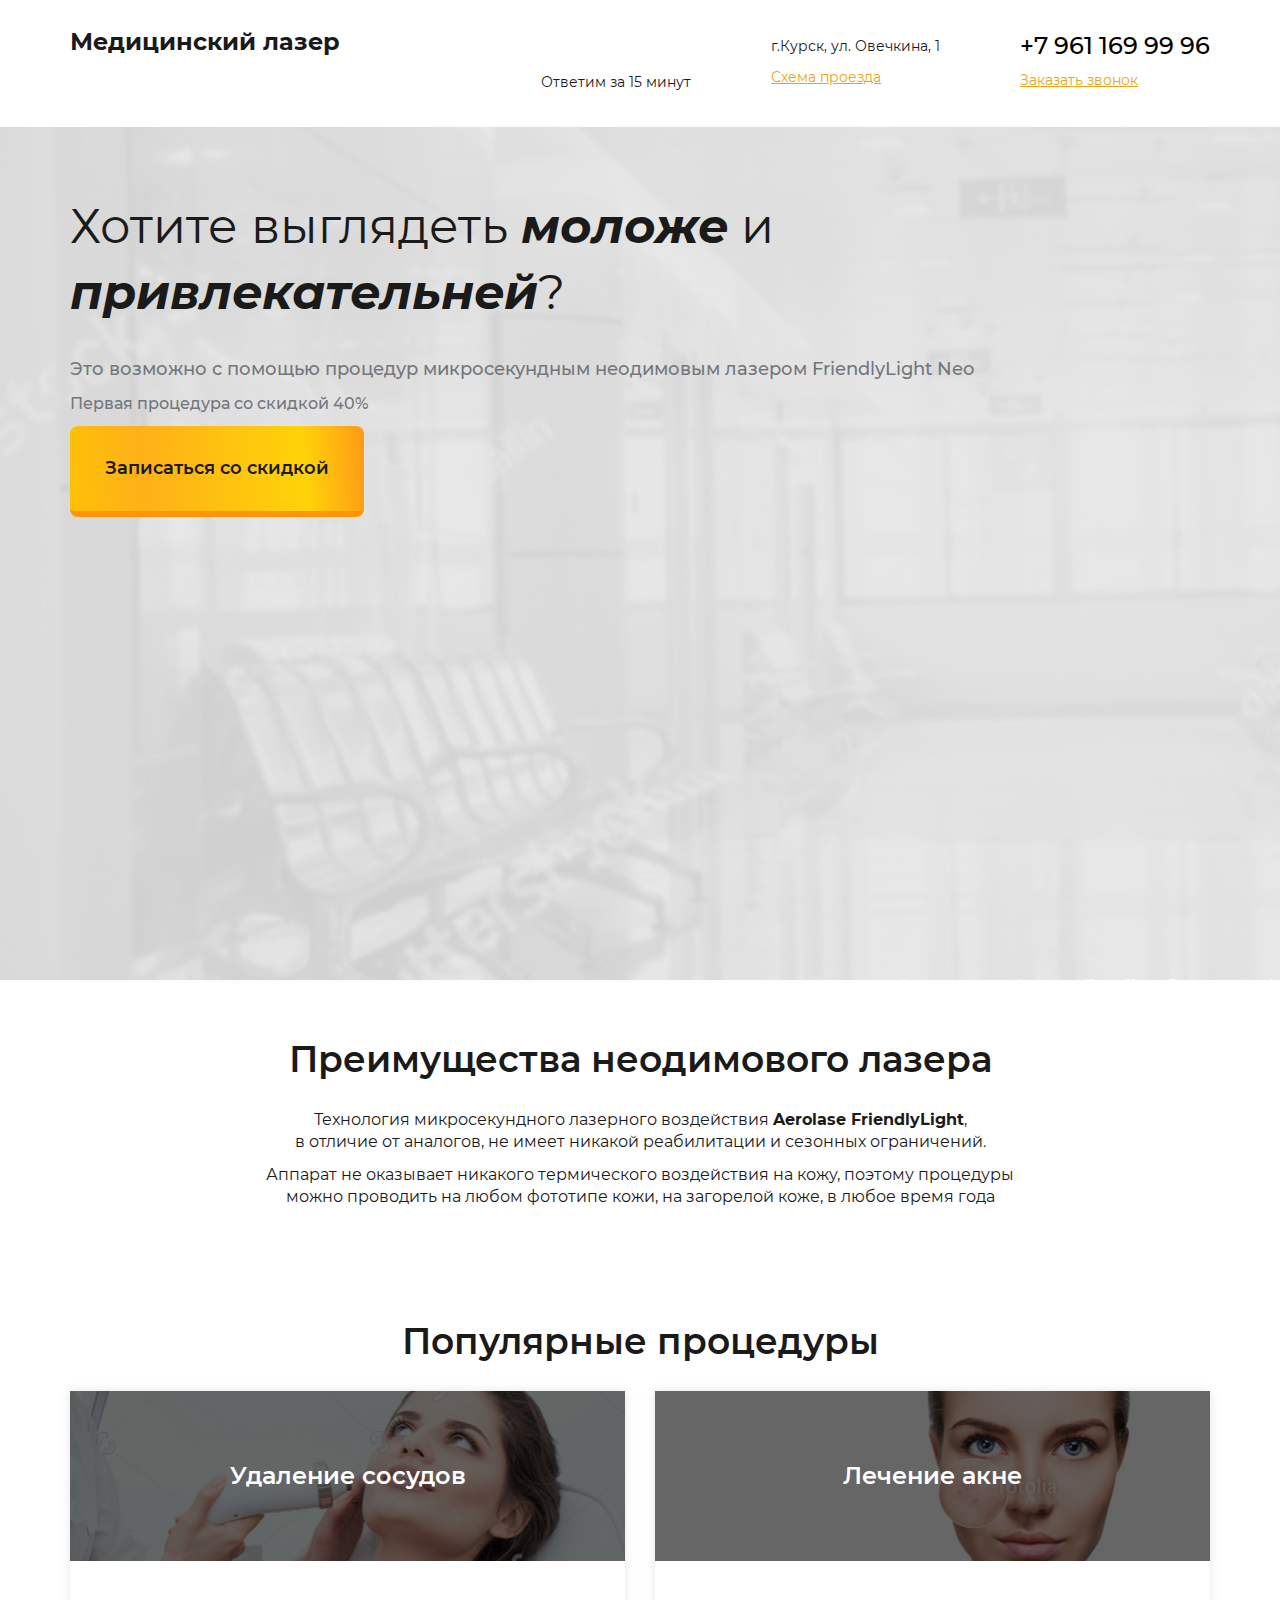
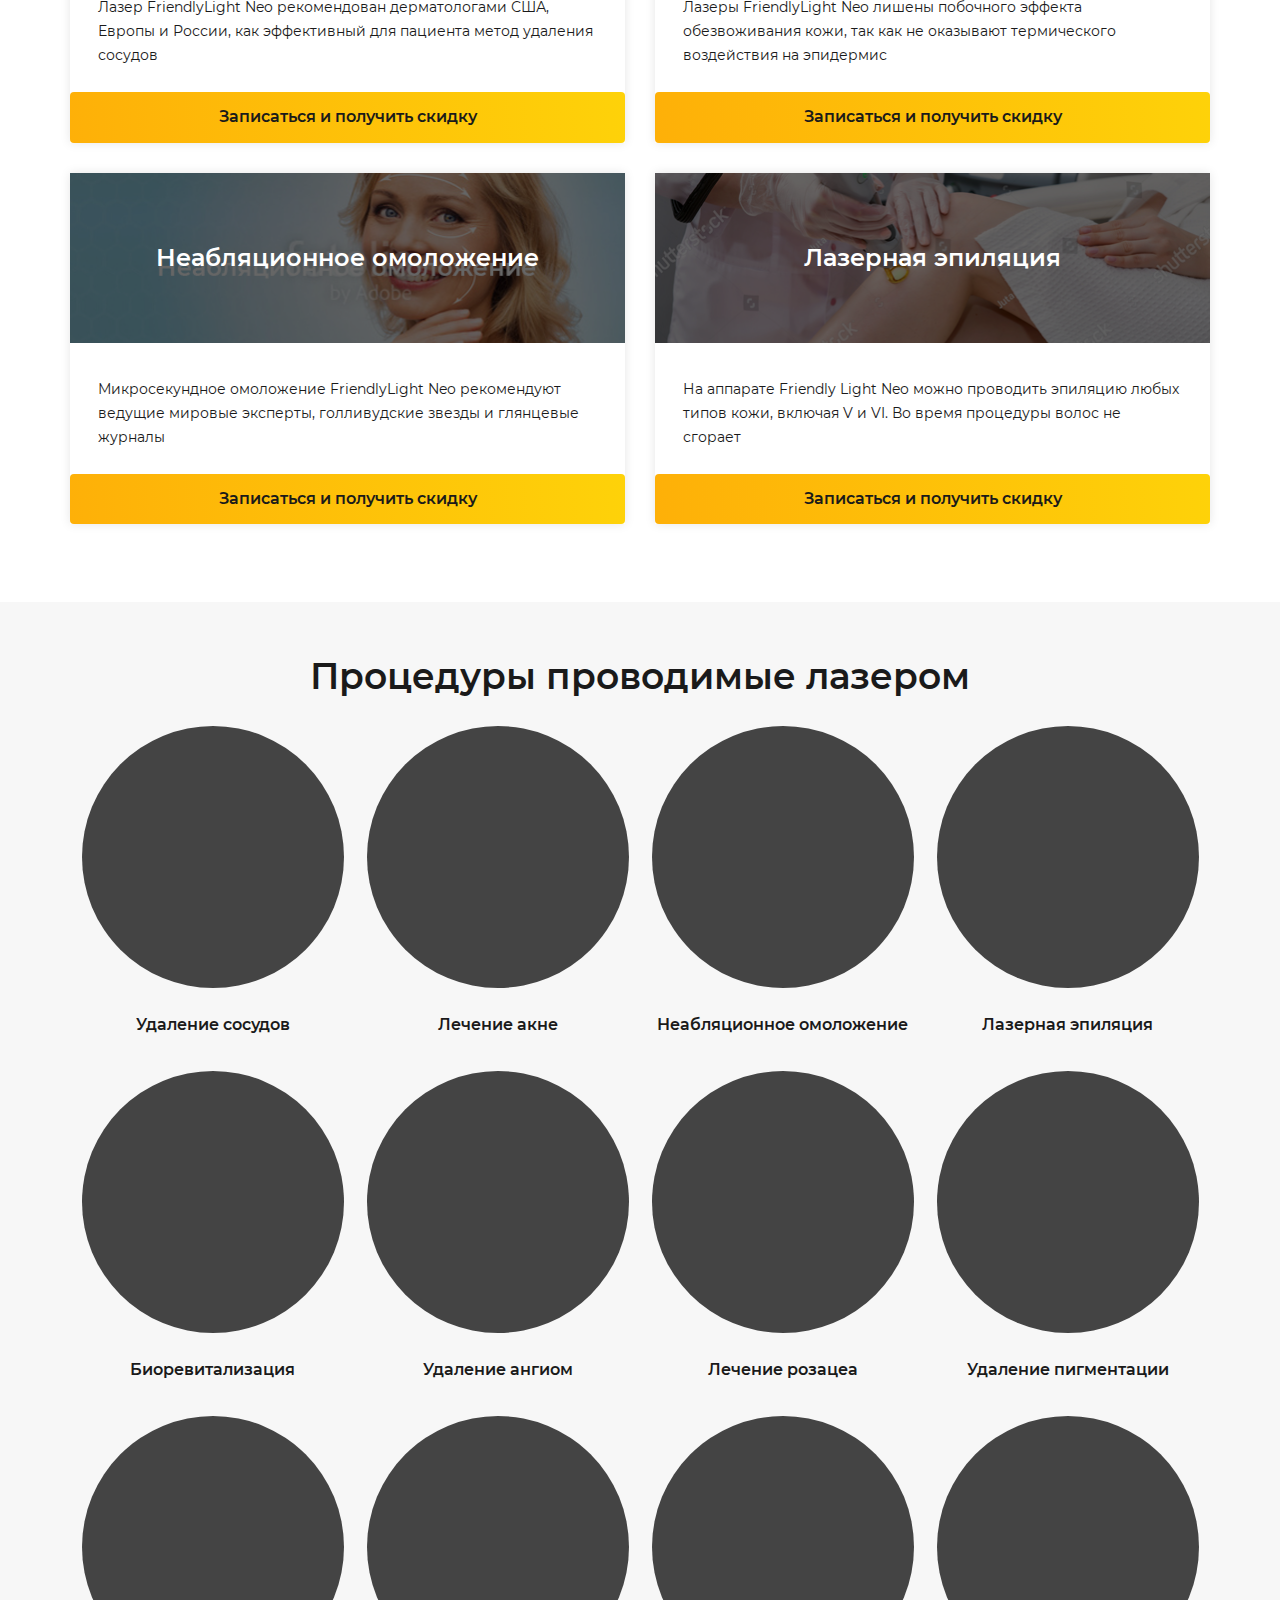
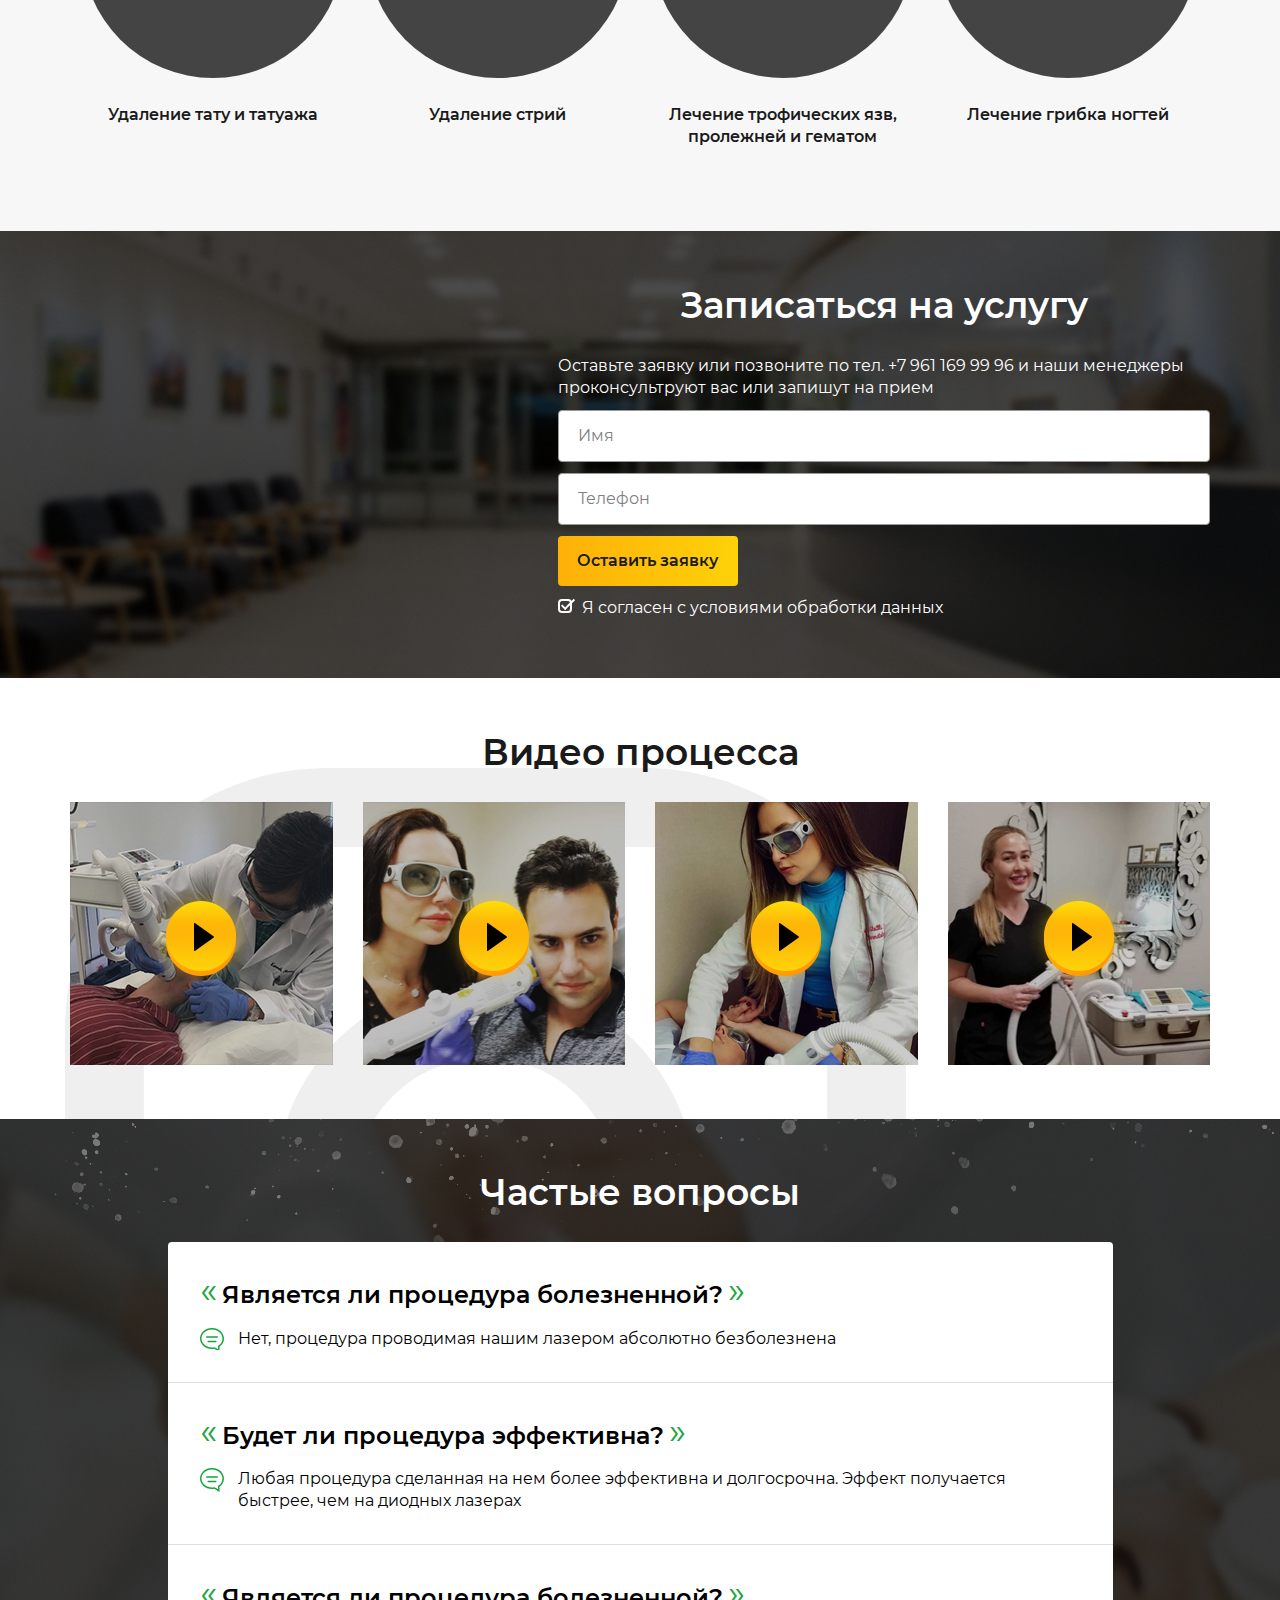
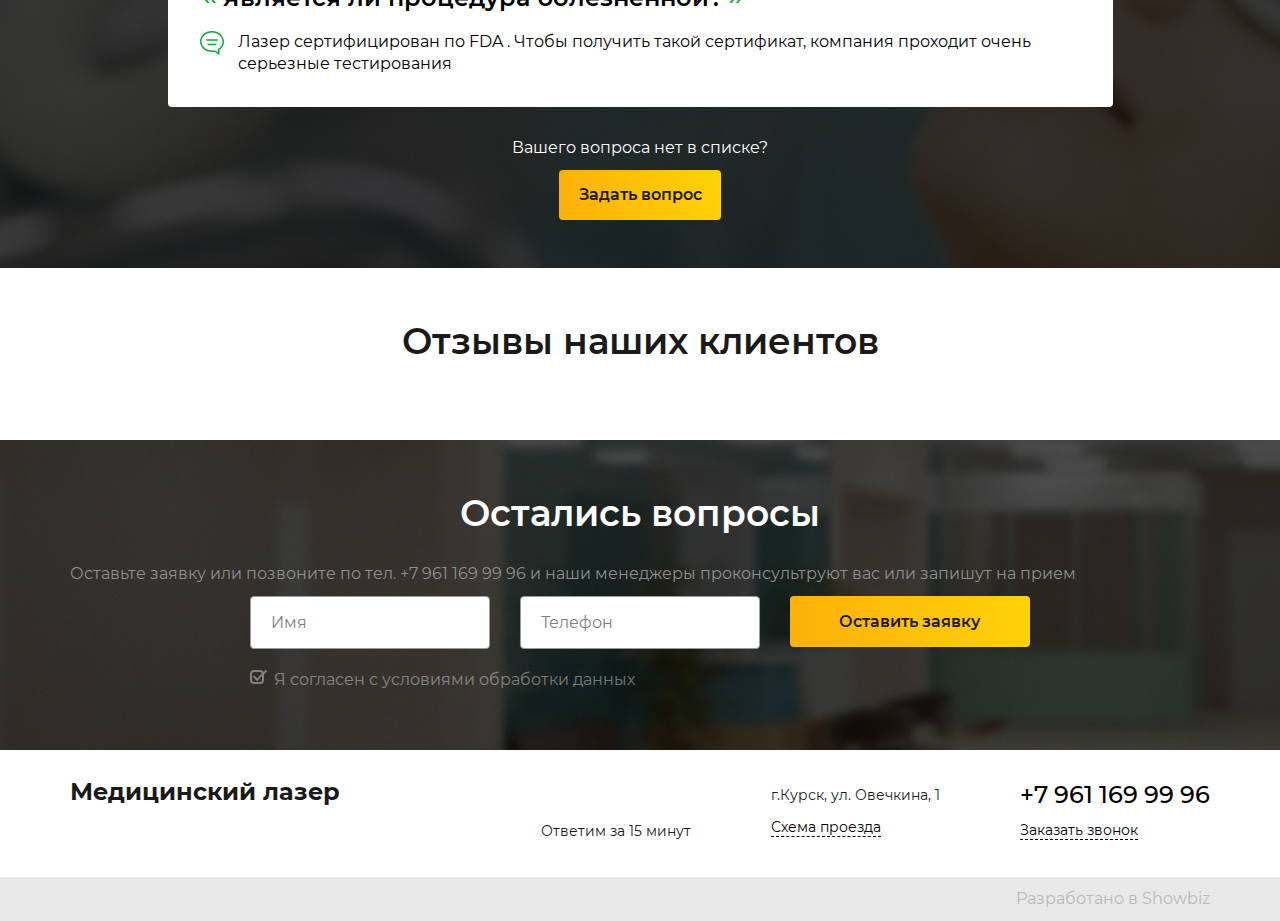
==== index.html @ d6185830 "Update 2018-12-20T08:00:30.698Z" ====
<!DOCTYPE html>
<html class="no-js  page" lang="ru">

<head>
  <meta charset="utf-8">
  <title>Медицинский лазер</title>
  <meta name="description" content="">
  <meta name="viewport" content="width=device-width, initial-scale=1">
  <meta name="format-detection" content="telephone=no">

  <!-- <link rel="icon" type="image/png" sizes="32x32" href="img/favicon-32x32.png"> -->
  <!-- <link rel="icon" type="image/png" sizes="16x16" href="img/favicon-16x16.png"> -->
  <link rel="shortcut icon" href="img/favicon.ico">
  <link href="css/style.min.css" rel="stylesheet" media="screen">

  <script>
    // Маркер работающего javascript
    document.documentElement.className = document.documentElement.className.replace('no-js', 'js');
    document.addEventListener('DOMContentLoaded', function(){
      if (window.isMobile !== undefined) {
        // console.log(isMobile);
        if(isMobile.any) {
          var rootClasses = ' is-mobile';
          for (key in isMobile) {
            if(typeof isMobile[key] === 'boolean' && isMobile[key] && key !== 'any') rootClasses += ' is-mobile--'+key;
            if(typeof isMobile[key] === 'object' && key !== 'other') {
              for (type in isMobile[key]) {
                if(isMobile[key][type]) rootClasses += ' is-mobile--'+key+'-'+type;
              }
            }
          }
          document.documentElement.className += rootClasses;
        }
      }
      else {
        console.log('Классы для мобильных не добавлены: в сборке отсутствует isMobile.js');
      }
    });

  </script>

</head>

<body>

  <div class="page__inner">

    <div class="page__content">

      <header class="page-header" role="banner">
        <div class="page-header__inner">
          <h1 class="logo">Медицинский лазер</h1>
          <div class="page-header__bl">
            <div class="social">
              <a href="#">
                <svg width="30" height="30"><use xmlns:xlink="http://www.w3.org/1999/xlink" xlink:href="img/sprite-svg.svg#logo-whatsapp"></use></svg>
              </a>
              <a href="#">
                <svg width="30" height="30"><use xmlns:xlink="http://www.w3.org/1999/xlink" xlink:href="img/sprite-svg.svg#logo-viber"></use></svg>
              </a>
              <a href="#">
                <svg width="30" height="30"><use xmlns:xlink="http://www.w3.org/1999/xlink" xlink:href="img/sprite-svg.svg#logo-telegram"></use></svg>
              </a>
            </div>
            <p>Ответим за 15 минут</p>
          </div>
          <div class="page-header__bl">
            <p>г.Курск, ул. Овечкина, 1 </p>
            <p><a href="#">Схема проезда</a></p>
          </div>
          <div class="page-header__bl">
            <p><a class="phone-link" href="tel:+79611699996">+7 961 169 99 96</a></p>
            <p><a href="#">Заказать звонок</a></p>
          </div>
        </div>
      </header>


      <main role="main">

        <section class="intro">
          <div class="intro__wrap">
            <div class="intro__content">
              <h1 class="intro__title">
                Хотите выглядеть <span>моложе</span> и <span>привлекательней</span>?
              </h1>
              <p class="intro__text">Это возможно с помощью процедур микросекундным
              неодимовым лазером FriendlyLight Neo</p>
              <div class="intro__action">
                <p class="action-text">Первая процедура со скидкой 40%</p>
                <a href="#" class="btn btn--intro">Записаться со скидкой</a>
              </div>
            </div>
          </div>
        </section>

        <section class="section advantages">
          <div class="section__inner">
            <h2 class="section__title">Преимущества неодимового лазера</h2>
            <p class="section__title-text">Технология микросекундного лазерного воздействия <strong>Aerolase FriendlyLight</strong>,<br>
            в отличие от аналогов, не имеет никакой реабилитации и сезонных ограничений.</p>
            <p class="section__title-text">Аппарат не оказывает никакого термического воздействия на кожу, поэтому процедуры<br>
            можно проводить на любом фототипе кожи, на загорелой коже, в любое время года</p>
          </div>
        </section>

        <section class="section popular">
          <div class="section__inner">
            <h2 class="section__title">Популярные процедуры</h2>
            <div class="popular__wrap">
              <div class="popular__col">
                <div class="popular__card">
                  <div class="popular__card-image" style="background-image: url('img/popular-card-img-01.jpg');">
                    <span class="popular__card-image-caption">Удаление сосудов</span>
                  </div>
                  <div class="popular__card-body">
                    <p>Лазер FriendlyLight Neo рекомендован дерматологами США,
                      Европы и России, как эффективный для пациента метод
                      удаления сосудов </p>
                    </div>
                    <div class="popular__card-action">
                      <a href="#" class="btn">Записаться и получить скидку</a>
                    </div>
                  </div>
                </div>
                <div class="popular__col">
                  <div class="popular__card">
                    <div class="popular__card-image" style="background-image: url('img/popular-card-img-02.jpg');">
                      <span class="popular__card-image-caption">Лечение акне</span>
                    </div>
                    <div class="popular__card-body">
                      <p>Лазеры FriendlyLight Neo лишены побочного эффекта
                        обезвоживания кожи, так как не оказывают термического
                        воздействия на эпидермис</p>
                    </div>
                    <div class="popular__card-action">
                      <a href="#" class="btn">Записаться и получить скидку</a>
                    </div>
                  </div>
                </div>
                <div class="popular__col">
                  <div class="popular__card">
                    <div class="popular__card-image" style="background-image: url('img/popular-card-img-03.jpg');">
                      <span class="popular__card-image-caption">Неабляционное омоложение</span>
                    </div>
                    <div class="popular__card-body">
                      <p>Микросекундное омоложение FriendlyLight Neo рекомендуют
                        ведущие мировые эксперты, голливудские звезды
                        и глянцевые журналы</p>
                    </div>
                    <div class="popular__card-action">
                      <a href="#" class="btn">Записаться и получить скидку</a>
                    </div>
                  </div>
                </div>
                <div class="popular__col">
                  <div class="popular__card">
                    <div class="popular__card-image" style="background-image: url('img/popular-card-img-04.jpg');">
                      <span class="popular__card-image-caption">Лазерная эпиляция</span>
                    </div>
                    <div class="popular__card-body">
                      <p>На аппарате Friendly Light Neo можно проводить эпиляцию
                        любых типов кожи, включая V и VI. Во время процедуры
                        волос не сгорает</p>
                    </div>
                    <div class="popular__card-action">
                      <a href="#" class="btn">Записаться и получить скидку</a>
                    </div>
                  </div>
                </div>
            </div>
          </div>
        </section>

        <section class="section laser">
          <div class="section__inner">
            <h2 class="section__title">Процедуры проводимые лазером</h2>
            <div class="laser__wrap">
              <div class="laser__card">
                <div class="laser__card-image"></div>
                <div class="laser__card-title">Удаление сосудов</div>
              </div>
              <div class="laser__card">
                <div class="laser__card-image"></div>
                <div class="laser__card-title">Лечение акне</div>
              </div>
              <div class="laser__card">
                <div class="laser__card-image"></div>
                <div class="laser__card-title">Неабляционное омоложение</div>
              </div>
              <div class="laser__card">
                <div class="laser__card-image"></div>
                <div class="laser__card-title">Лазерная эпиляция</div>
              </div>
              <div class="laser__card">
                <div class="laser__card-image"></div>
                <div class="laser__card-title">Биоревитализация</div>
              </div>
              <div class="laser__card">
                <div class="laser__card-image"></div>
                <div class="laser__card-title">Удаление ангиом</div>
              </div>
              <div class="laser__card">
                <div class="laser__card-image"></div>
                <div class="laser__card-title">Лечение розацеа</div>
              </div>
              <div class="laser__card">
                <div class="laser__card-image"></div>
                <div class="laser__card-title">Удаление пигментации</div>
              </div>
              <div class="laser__card">
                <div class="laser__card-image"></div>
                <div class="laser__card-title">Удаление тату и татуажа</div>
              </div>
              <div class="laser__card">
                <div class="laser__card-image"></div>
                <div class="laser__card-title">Удаление стрий</div>
              </div>
              <div class="laser__card">
                <div class="laser__card-image"></div>
                <div class="laser__card-title">Лечение трофических язв, пролежней и гематом</div>
              </div>
              <div class="laser__card">
                <div class="laser__card-image"></div>
                <div class="laser__card-title">Лечение грибка ногтей</div>
              </div>
            </div>
          </div>
        </section>

        <section class="section sign-up" style="background-image: url('img/sign-up-bg.jpg');">
          <div class="section__inner">
            <div class="sign-up__wrap">
              <div class="sign-up__col-l">

              </div>
              <div class="sign-up__col-r">
                <h2 class="section__title">Записаться на услугу</h2>
                <p class="section__title-text">Оставьте заявку или позвоните по тел. +7 961 169 99 96 и
                наши менеджеры проконсультруют вас или запишут на прием</p>
                <form action="" class="sign-up__form">
                  <label class="field-text">
                    <span class="field-text__input-wrap">
                      <input class="field-text__input" type="text" placeholder="Имя" id="" name="">
                    </span>
                  </label>
                  <label class="field-text">
                    <span class="field-text__input-wrap">
                      <input class="field-text__input" type="tel" placeholder="Телефон" id="" name="">
                    </span>
                  </label>
                  <div class="field-actions">
                    <button class="btn" type="submit">Оставить заявку</button>
                    <div class="field-checkbox">
                      <label class="field-checkbox__name">
                        <input class="field-checkbox__input" type="checkbox" id="" name="" checked>
                        <span class="field-checkbox__name-text">Я согласен с условиями обработки данных</span>
                      </label>
                    </div>
                  </div>
                </form>
              </div>
            </div>
          </div>
        </section>

        <section class="section video">
          <div class="section__inner">
            <h2 class="section__title">Видео процесса</h2>
            <div class="video__wrap">
              <div class="video__col">
                <a data-fancybox href="https://www.youtube.com/watch?v=_sI_Ps7JSEk" class="video__card">
                  <img src="img/video-card-prev-01.jpg" alt="">
                </a>
              </div>
              <div class="video__col">
                <a data-fancybox href="https://www.youtube.com/watch?v=_sI_Ps7JSEk" class="video__card">
                  <img src="img/video-card-prev-02.jpg" alt="">
                </a>
              </div>
              <div class="video__col">
                <a data-fancybox href="https://www.youtube.com/watch?v=_sI_Ps7JSEk" class="video__card">
                  <img src="img/video-card-prev-03.jpg" alt="">
                </a>
              </div>
              <div class="video__col">
                <a data-fancybox href="https://www.youtube.com/watch?v=_sI_Ps7JSEk" class="video__card">
                  <img src="img/video-card-prev-04.jpg" alt="">
                </a>
              </div>
            </div>
          </div>
        </section>

        <section class="section faq" style="background-image: url('img/faq-bg.jpg');">
          <div class="section__inner">
            <h2 class="section__title">Частые вопросы</h2>
            <div class="faq__wrap">
              <ul class="faq__list">
                <li class="faq__item">
                  <div class="faq__item-question">
                    <h3>Является ли процедура болезненной?</h3>
                  </div>
                  <div class="faq__item-answer">
                    <p>Нет, процедура проводимая нашим лазером абсолютно безболезнена</p>
                  </div>
                </li>
                <li class="faq__item">
                  <div class="faq__item-question">
                    <h3>Будет ли процедура эффективна?</h3>
                  </div>
                  <div class="faq__item-answer">
                    <p>Любая процедура сделанная на нем более эффективна и долгосрочна. Эффект получается быстрее, чем на диодных лазерах</p>
                  </div>
                </li>
                <li class="faq__item">
                  <div class="faq__item-question">
                    <h3>Является ли процедура болезненной?</h3>
                  </div>
                  <div class="faq__item-answer">
                    <p>Лазер сертифицирован по FDA . Чтобы получить такой сертификат, компания проходит очень серьезные тестирования</p>
                  </div>
                </li>
              </ul>
              <div class="faq__action">
                <p class="action-text">Вашего вопроса нет в списке?</p>
                <a href="#" class="btn">Задать вопрос</a>
              </div>
            </div>
          </div>
        </section>

        <section class="section reviews">
          <div class="section__inner">
            <h2 class="section__title">Отзывы наших клиентов</h2>
          </div>
        </section>

        <section class="section feedback" style="background-image: url('img/reviews-bg.jpg');">
          <div class="section__inner">
            <h2 class="section__title">Остались вопросы</h2>
            <p class="section__title-text">Оставьте заявку или позвоните по тел. +7 961 169 99 96 и наши менеджеры проконсультруют вас или запишут на прием</p>
            <form action="" class="feedback__form">
              <div class="feedback__form-group">
                <label class="field-text group-item">
                  <span class="field-text__input-wrap">
                    <input class="field-text__input" type="text" placeholder="Имя" id="" name="">
                  </span>
                </label>
                <label class="field-text group-item">
                  <span class="field-text__input-wrap">
                    <input class="field-text__input" type="tel" placeholder="Телефон" id="" name="">
                  </span>
                </label>
                <div class="field-actions group-item">
                  <button class="btn" type="submit">Оставить заявку</button>
                </div>
              </div>
              <div class="field-checkbox">
                <label class="field-checkbox__name">
                  <input class="field-checkbox__input" type="checkbox" id="" name="" checked>
                  <span class="field-checkbox__name-text">Я согласен с условиями обработки данных</span>
                </label>
              </div>
            </form>
          </div>
        </section>

      </main>

    </div>

    <div class="page__footer-wrapper">

      <footer class="page-footer" role="contentinfo">
        <div class="page-footer__top">
          <div class="page-footer__inner">
            <h1 class="logo">Медицинский лазер</h1>
            <div class="page-footer__bl">
              <div class="social">
                <a href="#">
                  <svg width="30" height="30"><use xmlns:xlink="http://www.w3.org/1999/xlink" xlink:href="img/sprite-svg.svg#logo-whatsapp"></use></svg>
                </a>
                <a href="#">
                  <svg width="30" height="30"><use xmlns:xlink="http://www.w3.org/1999/xlink" xlink:href="img/sprite-svg.svg#logo-viber"></use></svg>
                </a>
                <a href="#">
                  <svg width="30" height="30"><use xmlns:xlink="http://www.w3.org/1999/xlink" xlink:href="img/sprite-svg.svg#logo-telegram"></use></svg>
                </a>
              </div>
              <p>Ответим за 15 минут</p>
            </div>
            <div class="page-footer__bl">
              <p>г.Курск, ул. Овечкина, 1 </p>
              <p><a class="dashed-link" href="#">Схема проезда</a></p>
            </div>
            <div class="page-footer__bl">
              <p><a class="phone-link" href="tel:+79611699996">+7 961 169 99 96</a></p>
              <p><a href="#" class="dashed-link">Заказать звонок</a></p>
            </div>
          </div>
        </div>
        <div class="page-footer__bottom">
          <div class="page-footer__inner">
            <p>Разработано в <a href="#">Showbiz</a></p>
          </div>
        </div>
      </footer>

    </div>

  </div>
  <script src="js/script.min.js"></script>

</body>
</html>
---- css/style.min.css ----
@charset "UTF-8";/*!*
 * ВНИМАНИЕ! Этот файл генерируется автоматически.
 * Не пишите сюда ничего вручную, все такие правки будут потеряны.
 * Читайте ./README.md для понимания.
 */.owl-carousel{display:none;width:100%;-webkit-tap-highlight-color:transparent;position:relative;z-index:1}.owl-carousel .owl-stage{position:relative;-ms-touch-action:pan-Y;touch-action:manipulation;-moz-backface-visibility:hidden}.owl-carousel .owl-stage:after{content:".";display:block;clear:both;visibility:hidden;line-height:0;height:0}.owl-carousel .owl-stage-outer{position:relative;overflow:hidden;-webkit-transform:translate3d(0px,0,0)}.owl-carousel .owl-item,.owl-carousel .owl-wrapper{-webkit-backface-visibility:hidden;-moz-backface-visibility:hidden;-ms-backface-visibility:hidden;-webkit-transform:translate3d(0,0,0);-moz-transform:translate3d(0,0,0);-ms-transform:translate3d(0,0,0)}.owl-carousel .owl-item{position:relative;min-height:1px;float:left;-webkit-backface-visibility:hidden;-webkit-tap-highlight-color:transparent;-webkit-touch-callout:none}.owl-carousel .owl-item img{display:block;width:100%}.owl-carousel .owl-dots.disabled,.owl-carousel .owl-nav.disabled{display:none}.owl-carousel .owl-dot,.owl-carousel .owl-nav .owl-next,.owl-carousel .owl-nav .owl-prev{cursor:pointer;-webkit-user-select:none;-khtml-user-select:none;-moz-user-select:none;-ms-user-select:none;user-select:none}.owl-carousel .owl-nav button.owl-next,.owl-carousel .owl-nav button.owl-prev,.owl-carousel button.owl-dot{background:0 0;color:inherit;border:none;padding:0!important;font:inherit}.owl-carousel.owl-loaded{display:block}.owl-carousel.owl-loading{opacity:0;display:block}.owl-carousel.owl-hidden{opacity:0}.owl-carousel.owl-refresh .owl-item{visibility:hidden}.owl-carousel.owl-drag .owl-item{-ms-touch-action:pan-y;touch-action:pan-y;-webkit-user-select:none;-moz-user-select:none;-ms-user-select:none;user-select:none}.owl-carousel.owl-grab{cursor:move;cursor:grab}.owl-carousel.owl-rtl{direction:rtl}.owl-carousel.owl-rtl .owl-item{float:right}.no-js .owl-carousel{display:block}.owl-carousel .animated{animation-duration:1000ms;animation-fill-mode:both}.owl-carousel .owl-animated-in{z-index:0}.owl-carousel .owl-animated-out{z-index:1}.owl-carousel .fadeOut{animation-name:fadeOut}@keyframes fadeOut{0%{opacity:1}100%{opacity:0}}.owl-height{transition:height 500ms ease-in-out}.owl-carousel .owl-item .owl-lazy{opacity:0;transition:opacity 400ms ease}.owl-carousel .owl-item .owl-lazy:not([src]),.owl-carousel .owl-item .owl-lazy[src^=""]{max-height:0}.owl-carousel .owl-item img.owl-lazy{transform-style:preserve-3d}.owl-carousel .owl-video-wrapper{position:relative;height:100%;background:#000}.owl-carousel .owl-video-play-icon{position:absolute;height:80px;width:80px;left:50%;top:50%;margin-left:-40px;margin-top:-40px;background:url(owl.video.play.png) no-repeat;cursor:pointer;z-index:1;-webkit-backface-visibility:hidden;transition:transform 100ms ease}.owl-carousel .owl-video-play-icon:hover{-ms-transform:scale(1.3,1.3);transform:scale(1.3,1.3)}.owl-carousel .owl-video-playing .owl-video-play-icon,.owl-carousel .owl-video-playing .owl-video-tn{display:none}.owl-carousel .owl-video-tn{opacity:0;height:100%;background-position:center center;background-repeat:no-repeat;background-size:contain;transition:opacity 400ms ease}.owl-carousel .owl-video-frame{position:relative;z-index:1;height:100%;width:100%}body.compensate-for-scrollbar{overflow:hidden}.fancybox-active{height:auto}.fancybox-is-hidden{left:-9999px;margin:0;position:absolute!important;top:-9999px;visibility:hidden}.fancybox-container{-webkit-backface-visibility:hidden;height:100%;left:0;outline:0;position:fixed;-webkit-tap-highlight-color:transparent;top:0;-ms-touch-action:manipulation;touch-action:manipulation;transform:translateZ(0);width:100%;z-index:99992}.fancybox-container *{box-sizing:border-box}.fancybox-bg,.fancybox-inner,.fancybox-outer,.fancybox-stage{bottom:0;left:0;position:absolute;right:0;top:0}.fancybox-outer{-webkit-overflow-scrolling:touch;overflow-y:auto}.fancybox-bg{background:#1e1e1e;opacity:0;transition-duration:inherit;transition-property:opacity;transition-timing-function:cubic-bezier(.47,0,.74,.71)}.fancybox-is-open .fancybox-bg{opacity:.9;transition-timing-function:cubic-bezier(.22,.61,.36,1)}.fancybox-caption,.fancybox-infobar,.fancybox-navigation .fancybox-button,.fancybox-toolbar{direction:ltr;opacity:0;position:absolute;transition:opacity .25s ease,visibility 0s ease .25s;visibility:hidden;z-index:99997}.fancybox-show-caption .fancybox-caption,.fancybox-show-infobar .fancybox-infobar,.fancybox-show-nav .fancybox-navigation .fancybox-button,.fancybox-show-toolbar .fancybox-toolbar{opacity:1;transition:opacity .25s ease 0s,visibility 0s ease 0s;visibility:visible}.fancybox-infobar{color:#ccc;font-size:13px;-webkit-font-smoothing:subpixel-antialiased;height:44px;left:0;line-height:44px;min-width:44px;mix-blend-mode:difference;padding:0 10px;pointer-events:none;top:0;-webkit-touch-callout:none;-webkit-user-select:none;-moz-user-select:none;-ms-user-select:none;user-select:none}.fancybox-toolbar{right:0;top:0}.fancybox-stage{direction:ltr;overflow:visible;transform:translateZ(0);z-index:99994}.fancybox-is-open .fancybox-stage{overflow:hidden}.fancybox-slide{-webkit-backface-visibility:hidden;display:none;height:100%;left:0;outline:0;overflow:auto;-webkit-overflow-scrolling:touch;padding:44px;position:absolute;text-align:center;top:0;transition-property:transform,opacity;white-space:normal;width:100%;z-index:99994}.fancybox-slide:before{content:"";display:inline-block;font-size:0;height:100%;vertical-align:middle;width:0}.fancybox-is-sliding .fancybox-slide,.fancybox-slide--current,.fancybox-slide--next,.fancybox-slide--previous{display:block}.fancybox-slide--image{overflow:hidden;padding:44px 0}.fancybox-slide--image:before{display:none}.fancybox-slide--html{padding:6px}.fancybox-content{background:#fff;display:inline-block;margin:0;max-width:100%;overflow:auto;-webkit-overflow-scrolling:touch;padding:44px;position:relative;text-align:left;vertical-align:middle}.fancybox-slide--image .fancybox-content{animation-timing-function:cubic-bezier(.5,0,.14,1);-webkit-backface-visibility:hidden;background:0 0/100% 100% no-repeat;left:0;max-width:none;overflow:visible;padding:0;position:absolute;top:0;transform-origin:top left;transition-property:transform,opacity;-webkit-user-select:none;-moz-user-select:none;-ms-user-select:none;user-select:none;z-index:99995}.fancybox-can-zoomOut .fancybox-content{cursor:zoom-out}.fancybox-can-zoomIn .fancybox-content{cursor:zoom-in}.fancybox-can-pan .fancybox-content,.fancybox-can-swipe .fancybox-content{cursor:grab}.fancybox-is-grabbing .fancybox-content{cursor:grabbing}.fancybox-container [data-selectable=true]{cursor:text}.fancybox-image,.fancybox-spaceball{background:0 0;border:0;height:100%;left:0;margin:0;max-height:none;max-width:none;padding:0;position:absolute;top:0;-webkit-user-select:none;-moz-user-select:none;-ms-user-select:none;user-select:none;width:100%}.fancybox-spaceball{z-index:1}.fancybox-slide--iframe .fancybox-content,.fancybox-slide--map .fancybox-content,.fancybox-slide--pdf .fancybox-content,.fancybox-slide--video .fancybox-content{height:100%;overflow:visible;padding:0;width:100%}.fancybox-slide--video .fancybox-content{background:#000}.fancybox-slide--map .fancybox-content{background:#e5e3df}.fancybox-slide--iframe .fancybox-content{background:#fff}.fancybox-iframe,.fancybox-video{background:0 0;border:0;display:block;height:100%;margin:0;overflow:hidden;padding:0;width:100%}.fancybox-iframe{left:0;position:absolute;top:0}.fancybox-error{background:#fff;cursor:default;max-width:400px;padding:40px;width:100%}.fancybox-error p{color:#444;font-size:16px;line-height:20px;margin:0;padding:0}.fancybox-button{background:rgba(30,30,30,.6);border:0;border-radius:0;box-shadow:none;cursor:pointer;display:inline-block;height:44px;margin:0;padding:10px;position:relative;transition:color .2s;vertical-align:top;visibility:inherit;width:44px}.fancybox-button,.fancybox-button:link,.fancybox-button:visited{color:#ccc}.fancybox-button:hover{color:#fff}.fancybox-button:focus{outline:0}.fancybox-button.fancybox-focus{outline:dotted 1px}.fancybox-button[disabled],.fancybox-button[disabled]:hover{color:#888;cursor:default;outline:0}.fancybox-button div{height:100%}.fancybox-button svg{display:block;height:100%;overflow:visible;position:relative;width:100%}.fancybox-button svg path{fill:currentColor;stroke-width:0}.fancybox-button--fsenter svg:nth-child(2),.fancybox-button--fsexit svg:first-child,.fancybox-button--pause svg:first-child,.fancybox-button--play svg:nth-child(2){display:none}.fancybox-progress{background:#ff5268;height:2px;left:0;position:absolute;right:0;top:0;transform:scaleX(0);transform-origin:0;transition-property:transform;transition-timing-function:linear;z-index:99998}.fancybox-close-small{background:0 0;border:0;border-radius:0;color:#ccc;cursor:pointer;opacity:.8;padding:8px;position:absolute;right:-12px;top:-44px;z-index:401}.fancybox-close-small:hover{color:#fff;opacity:1}.fancybox-slide--html .fancybox-close-small{color:currentColor;padding:10px;right:0;top:0}.fancybox-slide--image.fancybox-is-scaling .fancybox-content{overflow:hidden}.fancybox-is-scaling .fancybox-close-small,.fancybox-is-zoomable.fancybox-can-pan .fancybox-close-small{display:none}.fancybox-navigation .fancybox-button{background-clip:content-box;height:100px;opacity:0;position:absolute;top:calc(50% - 50px);width:70px}.fancybox-navigation .fancybox-button div{padding:7px}.fancybox-navigation .fancybox-button--arrow_left{left:0;left:env(safe-area-inset-left);padding:31px 26px 31px 6px}.fancybox-navigation .fancybox-button--arrow_right{padding:31px 6px 31px 26px;right:0;right:env(safe-area-inset-right)}.fancybox-caption{background:linear-gradient(0deg,rgba(0,0,0,.85) 0,rgba(0,0,0,.3) 50%,rgba(0,0,0,.15) 65%,rgba(0,0,0,.075) 75.5%,rgba(0,0,0,.037) 82.85%,rgba(0,0,0,.019) 88%,transparent);bottom:0;color:#eee;font-size:14px;font-weight:400;left:0;line-height:1.5;padding:75px 44px 25px;pointer-events:none;right:0;text-align:center;z-index:99996}@supports (padding:max(0px)){.fancybox-caption{padding:75px max(44px,env(safe-area-inset-right)) max(25px,env(safe-area-inset-bottom)) max(44px,env(safe-area-inset-left))}}.fancybox-caption--separate{margin-top:-50px}.fancybox-caption__body{max-height:50vh;overflow:auto;pointer-events:all}.fancybox-caption a,.fancybox-caption a:link,.fancybox-caption a:visited{color:#ccc;text-decoration:none}.fancybox-caption a:hover{color:#fff;text-decoration:underline}.fancybox-loading{animation:a 1s linear infinite;background:0 0;border:4px solid #888;border-bottom-color:#fff;border-radius:50%;height:50px;left:50%;margin:-25px 0 0 -25px;opacity:.7;padding:0;position:absolute;top:50%;width:50px;z-index:99999}@keyframes a{to{transform:rotate(1turn)}}.fancybox-animated{transition-timing-function:cubic-bezier(0,0,.25,1)}.fancybox-fx-slide.fancybox-slide--previous{opacity:0;transform:translate3d(-100%,0,0)}.fancybox-fx-slide.fancybox-slide--next{opacity:0;transform:translate3d(100%,0,0)}.fancybox-fx-slide.fancybox-slide--current{opacity:1;transform:translateZ(0)}.fancybox-fx-fade.fancybox-slide--next,.fancybox-fx-fade.fancybox-slide--previous{opacity:0;transition-timing-function:cubic-bezier(.19,1,.22,1)}.fancybox-fx-fade.fancybox-slide--current{opacity:1}.fancybox-fx-zoom-in-out.fancybox-slide--previous{opacity:0;transform:scale3d(1.5,1.5,1.5)}.fancybox-fx-zoom-in-out.fancybox-slide--next{opacity:0;transform:scale3d(.5,.5,.5)}.fancybox-fx-zoom-in-out.fancybox-slide--current{opacity:1;transform:scaleX(1)}.fancybox-fx-rotate.fancybox-slide--previous{opacity:0;transform:rotate(-1turn)}.fancybox-fx-rotate.fancybox-slide--next{opacity:0;transform:rotate(1turn)}.fancybox-fx-rotate.fancybox-slide--current{opacity:1;transform:rotate(0deg)}.fancybox-fx-circular.fancybox-slide--previous{opacity:0;transform:scale3d(0,0,0) translate3d(-100%,0,0)}.fancybox-fx-circular.fancybox-slide--next{opacity:0;transform:scale3d(0,0,0) translate3d(100%,0,0)}.fancybox-fx-circular.fancybox-slide--current{opacity:1;transform:scaleX(1) translateZ(0)}.fancybox-fx-tube.fancybox-slide--previous{transform:translate3d(-100%,0,0) scale(.1) skew(-10deg)}.fancybox-fx-tube.fancybox-slide--next{transform:translate3d(100%,0,0) scale(.1) skew(10deg)}.fancybox-fx-tube.fancybox-slide--current{transform:translateZ(0) scale(1)}@media (max-height:576px){.fancybox-slide{padding-left:6px;padding-right:6px}.fancybox-slide--image{padding:6px 0}.fancybox-close-small{right:-6px}.fancybox-slide--image .fancybox-close-small{background:#4e4e4e;color:#f2f4f6;height:36px;opacity:1;padding:6px;right:0;top:0;width:36px}.fancybox-caption{padding-left:12px;padding-right:12px}@supports (padding:max(0px)){.fancybox-caption{padding-left:max(12px,env(safe-area-inset-left));padding-right:max(12px,env(safe-area-inset-right))}}}.fancybox-share{background:#f4f4f4;border-radius:3px;max-width:90%;padding:30px;text-align:center}.fancybox-share h1{color:#222;font-size:35px;font-weight:700;margin:0 0 20px}.fancybox-share p{margin:0;padding:0}.fancybox-share__button{border:0;border-radius:3px;display:inline-block;font-size:14px;font-weight:700;line-height:40px;margin:0 5px 10px;min-width:130px;padding:0 15px;text-decoration:none;transition:all .2s;-webkit-user-select:none;-moz-user-select:none;-ms-user-select:none;user-select:none;white-space:nowrap}.fancybox-share__button:link,.fancybox-share__button:visited{color:#fff}.fancybox-share__button:hover{text-decoration:none}.fancybox-share__button--fb{background:#3b5998}.fancybox-share__button--fb:hover{background:#344e86}.fancybox-share__button--pt{background:#bd081d}.fancybox-share__button--pt:hover{background:#aa0719}.fancybox-share__button--tw{background:#1da1f2}.fancybox-share__button--tw:hover{background:#0d95e8}.fancybox-share__button svg{height:25px;margin-right:7px;position:relative;top:-1px;vertical-align:middle;width:25px}.fancybox-share__button svg path{fill:#fff}.fancybox-share__input{background:0 0;border:0;border-bottom:1px solid #d7d7d7;border-radius:0;color:#5d5b5b;font-size:14px;margin:10px 0 0;outline:0;padding:10px 15px;width:100%}.fancybox-thumbs{background:#ddd;bottom:0;display:none;margin:0;-webkit-overflow-scrolling:touch;-ms-overflow-style:-ms-autohiding-scrollbar;padding:2px 2px 4px;position:absolute;right:0;-webkit-tap-highlight-color:transparent;top:0;width:212px;z-index:99995}.fancybox-thumbs-x{overflow-x:auto;overflow-y:hidden}.fancybox-show-thumbs .fancybox-thumbs{display:block}.fancybox-show-thumbs .fancybox-inner{right:212px}.fancybox-thumbs__list{font-size:0;height:100%;list-style:none;margin:0;overflow-x:hidden;overflow-y:auto;padding:0;position:absolute;position:relative;white-space:nowrap;width:100%}.fancybox-thumbs-x .fancybox-thumbs__list{overflow:hidden}.fancybox-thumbs-y .fancybox-thumbs__list::-webkit-scrollbar{width:7px}.fancybox-thumbs-y .fancybox-thumbs__list::-webkit-scrollbar-track{background:#fff;border-radius:10px;box-shadow:inset 0 0 6px rgba(0,0,0,.3)}.fancybox-thumbs-y .fancybox-thumbs__list::-webkit-scrollbar-thumb{background:#2a2a2a;border-radius:10px}.fancybox-thumbs__list a{-webkit-backface-visibility:hidden;backface-visibility:hidden;background-color:rgba(0,0,0,.1);background-position:50%;background-repeat:no-repeat;background-size:cover;cursor:pointer;float:left;height:75px;margin:2px;max-height:calc(100% - 8px);max-width:calc(50% - 4px);outline:0;overflow:hidden;padding:0;position:relative;-webkit-tap-highlight-color:transparent;width:100px}.fancybox-thumbs__list a:before{border:6px solid #ff5268;bottom:0;content:"";left:0;opacity:0;position:absolute;right:0;top:0;transition:all .2s cubic-bezier(.25,.46,.45,.94);z-index:99991}.fancybox-thumbs__list a:focus:before{opacity:.5}.fancybox-thumbs__list a.fancybox-thumbs-active:before{opacity:1}@media (max-width:576px){.fancybox-thumbs{width:110px}.fancybox-show-thumbs .fancybox-inner{right:110px}.fancybox-thumbs__list a{max-width:calc(100% - 10px)}}/*! nouislider - 10.1.0 - 2017-07-28 17:11:18 */.noUi-target,.noUi-target *{-webkit-touch-callout:none;-webkit-tap-highlight-color:transparent;-webkit-user-select:none;-ms-touch-action:none;touch-action:none;-ms-user-select:none;-moz-user-select:none;user-select:none;-moz-box-sizing:border-box;box-sizing:border-box}.noUi-target{position:relative;direction:ltr}.noUi-base{width:100%;height:100%;position:relative;z-index:1}.noUi-connect{position:absolute;right:0;top:0;left:0;bottom:0}.noUi-origin{position:absolute;height:0;width:0}.noUi-handle{position:relative;z-index:1}.noUi-state-tap .noUi-connect,.noUi-state-tap .noUi-origin{-webkit-transition:top .3s,right .3s,bottom .3s,left .3s;transition:top .3s,right .3s,bottom .3s,left .3s}.noUi-state-drag *{cursor:inherit!important}.noUi-base,.noUi-handle{-webkit-transform:translate3d(0,0,0);transform:translate3d(0,0,0)}.noUi-horizontal{height:18px}.noUi-horizontal .noUi-handle{width:34px;height:28px;left:-17px;top:-6px}.noUi-vertical{width:18px}.noUi-vertical .noUi-handle{width:28px;height:34px;left:-6px;top:-17px}.noUi-target{background:#FAFAFA;border-radius:4px;border:1px solid #D3D3D3;box-shadow:inset 0 1px 1px #F0F0F0,0 3px 6px -5px #BBB}.noUi-connect{background:#3FB8AF;border-radius:4px;box-shadow:inset 0 0 3px rgba(51,51,51,.45);-webkit-transition:background 450ms;transition:background 450ms}.noUi-draggable{cursor:ew-resize}.noUi-vertical .noUi-draggable{cursor:ns-resize}.noUi-handle{border:1px solid #D9D9D9;border-radius:3px;background:#FFF;cursor:default;box-shadow:inset 0 0 1px #FFF,inset 0 1px 7px #EBEBEB,0 3px 6px -3px #BBB}.noUi-active{box-shadow:inset 0 0 1px #FFF,inset 0 1px 7px #DDD,0 3px 6px -3px #BBB}.noUi-handle:after,.noUi-handle:before{content:"";display:block;position:absolute;height:14px;width:1px;background:#E8E7E6;left:14px;top:6px}.noUi-handle:after{left:17px}.noUi-vertical .noUi-handle:after,.noUi-vertical .noUi-handle:before{width:14px;height:1px;left:6px;top:14px}.noUi-vertical .noUi-handle:after{top:17px}[disabled] .noUi-connect{background:#B8B8B8}[disabled] .noUi-handle,[disabled].noUi-handle,[disabled].noUi-target{cursor:not-allowed}.noUi-pips,.noUi-pips *{-moz-box-sizing:border-box;box-sizing:border-box}.noUi-pips{position:absolute;color:#999}.noUi-value{position:absolute;white-space:nowrap;text-align:center}.noUi-value-sub{color:#ccc;font-size:10px}.noUi-marker{position:absolute;background:#CCC}.noUi-marker-large,.noUi-marker-sub{background:#AAA}.noUi-pips-horizontal{padding:10px 0;height:80px;top:100%;left:0;width:100%}.noUi-value-horizontal{-webkit-transform:translate3d(-50%,50%,0);transform:translate3d(-50%,50%,0)}.noUi-marker-horizontal.noUi-marker{margin-left:-1px;width:2px;height:5px}.noUi-marker-horizontal.noUi-marker-sub{height:10px}.noUi-marker-horizontal.noUi-marker-large{height:15px}.noUi-pips-vertical{padding:0 10px;height:100%;top:0;left:100%}.noUi-value-vertical{-webkit-transform:translate3d(0,50%,0);transform:translate3d(0,50%,0);padding-left:25px}.noUi-marker-vertical.noUi-marker{width:5px;height:2px;margin-top:-1px}.noUi-marker-vertical.noUi-marker-sub{width:10px}.noUi-marker-vertical.noUi-marker-large{width:15px}.noUi-tooltip{display:block;position:absolute;border:1px solid #D9D9D9;border-radius:3px;background:#fff;color:#000;padding:5px;text-align:center;white-space:nowrap}.noUi-horizontal .noUi-tooltip{-webkit-transform:translate(-50%,0);transform:translate(-50%,0);left:50%;bottom:120%}.noUi-vertical .noUi-tooltip{-webkit-transform:translate(0,-50%);transform:translate(0,-50%);top:50%;right:120%}@-ms-viewport{width:device-width}.page{-webkit-box-sizing:border-box;box-sizing:border-box;font-size:10px;-webkit-tap-highlight-color:transparent;-ms-overflow-style:scrollbar;-ms-text-size-adjust:100%;min-width:320px;min-height:100%}.page__inner{min-height:100vh;display:-webkit-box;display:-ms-flexbox;display:flex;-webkit-box-orient:vertical;-webkit-box-direction:normal;-ms-flex-direction:column;flex-direction:column}.page__content{-webkit-box-flex:1;-ms-flex-positive:1;flex-grow:1}.page__footer-wrapper{-ms-flex-negative:0;flex-shrink:0}*,:after,:before{-webkit-box-sizing:inherit;box-sizing:inherit}body{display:-webkit-box;display:-ms-flexbox;display:flex;-webkit-box-orient:vertical;-webkit-box-direction:normal;-ms-flex-direction:column;flex-direction:column;background-color:#fff;margin:0;min-height:100%}[tabindex='-1']:focus{outline:0!important}[role=button]{cursor:pointer}input[type=search]{-webkit-appearance:textfield}[role=button],a,button,input,label,select,textarea{-ms-touch-action:manipulation;touch-action:manipulation}a svg,button svg{pointer-events:none}img{max-width:100%;height:auto}@font-face{font-family:Montserrat;src:url(../fonts/Montserrat-Light.eot);src:local("Montserrat Light"),local("Montserrat-Light"),url(../fonts/Montserrat-Light.eot?#iefix) format("embedded-opentype"),url(../fonts/Montserrat-Light.woff) format("woff"),url(../fonts/Montserrat-Light.ttf) format("truetype");font-weight:300;font-style:normal}@font-face{font-family:Montserrat;src:url(../fonts/Montserrat-MediumItalic.eot);src:local("Montserrat Medium Italic"),local("Montserrat-MediumItalic"),url(../fonts/Montserrat-MediumItalic.eot?#iefix) format("embedded-opentype"),url(../fonts/Montserrat-MediumItalic.woff) format("woff"),url(../fonts/Montserrat-MediumItalic.ttf) format("truetype");font-weight:500;font-style:italic}@font-face{font-family:Montserrat;src:url(../fonts/Montserrat-Thin.eot);src:local("Montserrat Thin"),local("Montserrat-Thin"),url(../fonts/Montserrat-Thin.eot?#iefix) format("embedded-opentype"),url(../fonts/Montserrat-Thin.woff) format("woff"),url(../fonts/Montserrat-Thin.ttf) format("truetype");font-weight:100;font-style:normal}@font-face{font-family:Montserrat;src:url(../fonts/Montserrat-ExtraLightItalic.eot);src:local("Montserrat ExtraLight Italic"),local("Montserrat-ExtraLightItalic"),url(../fonts/Montserrat-ExtraLightItalic.eot?#iefix) format("embedded-opentype"),url(../fonts/Montserrat-ExtraLightItalic.woff) format("woff"),url(../fonts/Montserrat-ExtraLightItalic.ttf) format("truetype");font-weight:200;font-style:italic}@font-face{font-family:Montserrat;src:url(../fonts/Montserrat-BoldItalic.eot);src:local("Montserrat Bold Italic"),local("Montserrat-BoldItalic"),url(../fonts/Montserrat-BoldItalic.eot?#iefix) format("embedded-opentype"),url(../fonts/Montserrat-BoldItalic.woff) format("woff"),url(../fonts/Montserrat-BoldItalic.ttf) format("truetype");font-weight:700;font-style:italic}@font-face{font-family:Montserrat;src:url(../fonts/Montserrat-SemiBold.eot);src:local("Montserrat SemiBold"),local("Montserrat-SemiBold"),url(../fonts/Montserrat-SemiBold.eot?#iefix) format("embedded-opentype"),url(../fonts/Montserrat-SemiBold.woff) format("woff"),url(../fonts/Montserrat-SemiBold.ttf) format("truetype");font-weight:600;font-style:normal}@font-face{font-family:Montserrat;src:url(../fonts/Montserrat-ExtraLight.eot);src:local("Montserrat ExtraLight"),local("Montserrat-ExtraLight"),url(../fonts/Montserrat-ExtraLight.eot?#iefix) format("embedded-opentype"),url(../fonts/Montserrat-ExtraLight.woff) format("woff"),url(../fonts/Montserrat-ExtraLight.ttf) format("truetype");font-weight:200;font-style:normal}@font-face{font-family:Montserrat;src:url(../fonts/Montserrat-ExtraBoldItalic.eot);src:local("Montserrat ExtraBold Italic"),local("Montserrat-ExtraBoldItalic"),url(../fonts/Montserrat-ExtraBoldItalic.eot?#iefix) format("embedded-opentype"),url(../fonts/Montserrat-ExtraBoldItalic.woff) format("woff"),url(../fonts/Montserrat-ExtraBoldItalic.ttf) format("truetype");font-weight:800;font-style:italic}@font-face{font-family:Montserrat;src:url(../fonts/Montserrat-Italic.eot);src:local("Montserrat Italic"),local("Montserrat-Italic"),url(../fonts/Montserrat-Italic.eot?#iefix) format("embedded-opentype"),url(../fonts/Montserrat-Italic.woff) format("woff"),url(../fonts/Montserrat-Italic.ttf) format("truetype");font-weight:400;font-style:italic}@font-face{font-family:Montserrat;src:url(../fonts/Montserrat-Bold.eot);src:local("Montserrat Bold"),local("Montserrat-Bold"),url(../fonts/Montserrat-Bold.eot?#iefix) format("embedded-opentype"),url(../fonts/Montserrat-Bold.woff) format("woff"),url(../fonts/Montserrat-Bold.ttf) format("truetype");font-weight:700;font-style:normal}@font-face{font-family:Montserrat;src:url(../fonts/Montserrat-LightItalic.eot);src:local("Montserrat Light Italic"),local("Montserrat-LightItalic"),url(../fonts/Montserrat-LightItalic.eot?#iefix) format("embedded-opentype"),url(../fonts/Montserrat-LightItalic.woff) format("woff"),url(../fonts/Montserrat-LightItalic.ttf) format("truetype");font-weight:300;font-style:italic}@font-face{font-family:Montserrat;src:url(../fonts/Montserrat-BlackItalic.eot);src:local("Montserrat Black Italic"),local("Montserrat-BlackItalic"),url(../fonts/Montserrat-BlackItalic.eot?#iefix) format("embedded-opentype"),url(../fonts/Montserrat-BlackItalic.woff) format("woff"),url(../fonts/Montserrat-BlackItalic.ttf) format("truetype");font-weight:900;font-style:italic}@font-face{font-family:Montserrat;src:url(../fonts/Montserrat-SemiBoldItalic.eot);src:local("Montserrat SemiBold Italic"),local("Montserrat-SemiBoldItalic"),url(../fonts/Montserrat-SemiBoldItalic.eot?#iefix) format("embedded-opentype"),url(../fonts/Montserrat-SemiBoldItalic.woff) format("woff"),url(../fonts/Montserrat-SemiBoldItalic.ttf) format("truetype");font-weight:600;font-style:italic}@font-face{font-family:Montserrat;src:url(../fonts/Montserrat-Regular.eot);src:local("Montserrat Regular"),local("Montserrat-Regular"),url(../fonts/Montserrat-Regular.eot?#iefix) format("embedded-opentype"),url(../fonts/Montserrat-Regular.woff) format("woff"),url(../fonts/Montserrat-Regular.ttf) format("truetype");font-weight:400;font-style:normal}@font-face{font-family:Montserrat;src:url(../fonts/Montserrat-Medium.eot);src:local("Montserrat Medium"),local("Montserrat-Medium"),url(../fonts/Montserrat-Medium.eot?#iefix) format("embedded-opentype"),url(../fonts/Montserrat-Medium.woff) format("woff"),url(../fonts/Montserrat-Medium.ttf) format("truetype");font-weight:500;font-style:normal}@font-face{font-family:Montserrat;src:url(../fonts/Montserrat-ExtraBold.eot);src:local("Montserrat ExtraBold"),local("Montserrat-ExtraBold"),url(../fonts/Montserrat-ExtraBold.eot?#iefix) format("embedded-opentype"),url(../fonts/Montserrat-ExtraBold.woff) format("woff"),url(../fonts/Montserrat-ExtraBold.ttf) format("truetype");font-weight:800;font-style:normal}@font-face{font-family:Montserrat;src:url(../fonts/Montserrat-Black.eot);src:local("Montserrat Black"),local("Montserrat-Black"),url(../fonts/Montserrat-Black.eot?#iefix) format("embedded-opentype"),url(../fonts/Montserrat-Black.woff) format("woff"),url(../fonts/Montserrat-Black.ttf) format("truetype");font-weight:900;font-style:normal}@font-face{font-family:Montserrat;src:url(../fonts/Montserrat-ThinItalic.eot);src:local("Montserrat Thin Italic"),local("Montserrat-ThinItalic"),url(../fonts/Montserrat-ThinItalic.eot?#iefix) format("embedded-opentype"),url(../fonts/Montserrat-ThinItalic.woff) format("woff"),url(../fonts/Montserrat-ThinItalic.ttf) format("truetype");font-weight:100;font-style:italic}body{font-family:Montserrat,Arial,sans-serif;font-size:16px;line-height:1.375em;color:#1a1a1a}h1,h2,h3,h4,h5,h6{font-family:Montserrat,Arial,sans-serif;font-weight:600;line-height:1.375em;color:currentColor}h1,h2,h3{margin-top:1.375em;margin-bottom:.6875em}h4,h5,h6{margin-top:.6875em;margin-bottom:.6875em}h1{font-size:2.25em}h2{font-size:1.875em}h3{font-size:1.5em}h4{font-size:1.25em}h5,h6{font-size:1em}address,blockquote,dl,figure,ol,p,pre,ul{margin-top:.6875em;margin-bottom:.6875em}address{font-style:normal}ol,ul{padding-left:1.2em}ol ol,ol ul,ul ol,ul ul{margin-top:0;margin-bottom:0}li{line-height:inherit}dt{font-weight:700}dd{margin-left:0}dd+dt{margin-top:.6875em}hr{margin-top:1.375em;margin-bottom:1.375em;border:0;border-top:1px solid #999}small{font-size:.75em}sub,sup{font-size:70%}mark{background:#fcf8e3;padding:.1em .3em}b,strong{font-weight:bolder}abbr[title]{-webkit-text-decoration:underline dotted;text-decoration:underline dotted}blockquote{padding:0;margin-left:0;margin-right:0}code,kbd,pre,samp{font-family:Menlo,Monaco,Consolas,"Liberation Mono","Courier New",monospace}code,kbd{padding:.06em .3em;color:#1a1a1a;background-color:#e6e6e6;border-radius:4px}kbd kbd{padding:0}pre{display:block;width:100%;overflow-x:auto;-moz-tab-size:2;-o-tab-size:2;tab-size:2}.dashed-link{color:#000;text-decoration:none;border-bottom:1px dashed #000}.dashed-link:focus,.dashed-link:hover{border-color:transparent}.phone-link{font-size:24px;font-weight:500;color:#000!important;text-decoration:none}.page-header{background:#fff;padding:25px 0}.page-header__inner{width:100%;margin-left:auto;margin-right:auto;padding-left:15px;padding-right:15px;display:-webkit-box;display:-ms-flexbox;display:flex}.page-header .logo{font-weight:700;font-size:24px;margin:0 auto 0 0}.page-header__bl{margin-left:7%}.page-header__bl p{font-size:14px}.page-header a{color:#eba313}.page-header a:focus,.page-header a:hover{color:#a4720d}.page-footer{background:#fff}.page-footer__inner{width:100%;margin-left:auto;margin-right:auto;padding-left:15px;padding-right:15px;display:-webkit-box;display:-ms-flexbox;display:flex;overflow-y:hidden}.page-footer__top{padding:25px 0}.page-footer .logo{font-weight:700;font-size:24px;margin:0 auto 0 0}.page-footer__bl{margin-left:7%}.page-footer__bl p{font-size:14px}.page-footer__bottom{background:#e9e9e9;color:#b9b9b9}.page-footer__bottom p{text-align:right;-ms-flex-preferred-size:100%;flex-basis:100%}.page-footer__bottom a{color:#b9b9b9;text-decoration:none}.main-nav{position:relative;z-index:10}.main-nav__list{margin:0;padding:0;list-style:none}.main-nav__item{position:relative}.main-nav__item--active>.main-nav__link{color:#000}.main-nav__link{display:block;padding:.5em;text-decoration:none;background-color:#fff}.main-nav__link:focus,.main-nav__link:hover{text-decoration:none;background-color:#e6e6e6}.main-nav__toggler{display:inline-block;padding:0;background:0 0;border:none}.no-js .main-nav__toggler{display:none}.logo{display:block;white-space:nowrap}.btn{-webkit-box-sizing:border-box;box-sizing:border-box;display:inline-block;margin:0;padding:.88em 1.24em;white-space:nowrap;vertical-align:middle;-webkit-user-select:none;-moz-user-select:none;-ms-user-select:none;user-select:none;text-align:center;font-size:1em;font-family:inherit;line-height:1.375em;text-decoration:none;text-transform:none;color:#1a1a1a;border-radius:4px;border:none;background-color:#e6e6e6;background-image:none;cursor:pointer;background-image:linear-gradient(-95deg,#fed209 0,#feb008 100%);font-weight:600}.btn:focus,.btn:hover{text-decoration:none;color:#1a1a1a;background-color:#ccc;border-color:#adadad}.btn:active,.btn:focus{outline:0;-webkit-box-shadow:0 0 0 2px rgba(254,207,69,.7);box-shadow:0 0 0 2px rgba(254,207,69,.7)}.btn--disabled,.btn:disabled{opacity:.7;cursor:not-allowed;color:#1a1a1a;background-color:#e6e6e6;border-color:#ccc}a.btn--disabled{pointer-events:none}.btn--intro{font-size:1.1em;border-bottom:6px solid #ff9504;border-radius:8px;padding:1.75em 2em;background-image:linear-gradient(-95deg,#ff9918 0,#fed308 21%,#ffb018 75%,#fec008 100%)}.temp-icon-left-arrow{background-image:url(../img/sprite-04481287620598966.png);background-position:0 0;width:32px;height:32px}.temp-icon-right-arrow{background-image:url(../img/sprite-04481287620598966.png);background-position:-36px 0;width:32px;height:32px}.field-text{display:block;margin-bottom:.6875em}.field-text__name{display:block;margin-bottom:.4em;line-height:1.375em;font-weight:700}.field-text__input-wrap{display:block}.field-text__input{display:inline-block;vertical-align:middle;width:100%;padding:.88em 1.24em;margin:0;line-height:1.375em;font-size:1em;font-family:inherit;background-color:#fff;border:1px solid #999;border-radius:4px;-webkit-appearance:textfield;-moz-appearance:textfield;appearance:textfield}.field-text__input:focus{outline:0;-webkit-box-shadow:0 0 0 2px rgba(254,207,69,.7);box-shadow:0 0 0 2px rgba(254,207,69,.7)}.field-text__input[disabled],.field-text__input[readonly]{cursor:default;background-color:#ccc}.field-text__input[type=search]::-webkit-search-cancel-button,.field-text__input[type=search]::-webkit-search-decoration{-webkit-appearance:none}.field-text__input[type=color]{padding:0}.field-text__input::-webkit-input-placeholder{color:gray;opacity:1}.field-text__input::-ms-input-placeholder{color:gray;opacity:1}.field-text__input::placeholder{color:gray;opacity:1}textarea.field-text__input{height:auto;min-height:calc(4.51em + 2px);resize:vertical}.field-text__help-text{display:block;padding-top:.4em;font-size:.75em;line-height:1.2em;color:gray}.field-text__help-text:empty{display:none}.field-text--error .field-text__help-text,.field-text--error .field-text__input,.field-text--error .field-text__name{color:#d8544f}.field-text--error .field-text__input{border-color:#d8544f;background-color:#f9e2e2}.field-checkbox{display:block;margin-bottom:.6875em}.field-checkbox__title{display:block;font-weight:700;line-height:1.375em;margin-bottom:.4em}.field-checkbox__input-wrap+.field-checkbox__input-wrap{margin-top:.6875em}.field-checkbox__name{position:relative;display:inline-block;padding-left:1.5em;margin-right:.6em;font-weight:400;line-height:1.375em}.field-checkbox__name-text:before{content:'';position:absolute;top:.1em;left:0;width:14px;height:14px;border:2px solid;border-radius:4px}input:focus~.field-checkbox__name-text:before{outline:0;-webkit-box-shadow:0 0 0 2px rgba(254,207,69,.7);box-shadow:0 0 0 2px rgba(254,207,69,.7)}.field-checkbox__name-text:after{content:'';position:absolute;top:calc(0.1em + 1px);left:3px;width:14px;height:6px;opacity:0;border-left:2px solid currentColor;border-bottom:2px solid currentColor;-webkit-transform:rotate(-45deg);transform:rotate(-45deg);-webkit-transition:opacity .3s;transition:opacity .3s}input:checked~.field-checkbox__name-text:after{opacity:1}.field-checkbox__input{position:absolute;top:.7em;left:0;padding:0;margin:0;-webkit-transform:translateY(-50%);transform:translateY(-50%);opacity:0}.field-checkbox__input:active,.field-checkbox__input:focus{outline:0;-webkit-box-shadow:0 0 0 2px rgba(254,207,69,.7);box-shadow:0 0 0 2px rgba(254,207,69,.7)}.field-checkbox__help-text-wrap{padding-left:1.5em}.field-checkbox__help-text{display:block;padding-top:.4em;font-size:.75em;line-height:1.2em;color:gray}.field-checkbox__help-text:empty{display:none}.field-checkbox__input-wrap--error .field-checkbox__help-text,.field-checkbox__input-wrap--error .field-checkbox__name-text{color:#d8544f}.field-radio{display:block;margin-bottom:.6875em}.field-radio__title{display:block;font-weight:700;line-height:1.375em;margin-bottom:.4em}.field-radio__input-wrap+.field-radio__input-wrap{margin-top:.6875em}.field-radio__name{position:relative;display:inline-block;padding-left:1.5em;margin-right:.6em;font-weight:400;line-height:1.375em}.field-radio__name-text:before{content:'';position:absolute;top:.1em;left:0;width:14px;height:14px;border:2px solid;border-radius:50%}input:focus~.field-radio__name-text:before{outline:0;-webkit-box-shadow:0 0 0 2px rgba(254,207,69,.7);box-shadow:0 0 0 2px rgba(254,207,69,.7)}.field-radio__name-text:after{content:'';position:absolute;top:calc(0.1em + 4px);left:4px;width:6px;height:6px;opacity:0;border-radius:50%;background-color:currentColor;-webkit-transition:opacity .3s;transition:opacity .3s}input:checked~.field-radio__name-text:after{opacity:1}.field-radio__input{position:absolute;top:.8em;left:0;padding:0;margin:0;-webkit-transform:translateY(-50%);transform:translateY(-50%);opacity:0}.field-radio__input:active,.field-radio__input:focus{outline:0;-webkit-box-shadow:0 0 0 2px rgba(254,207,69,.7);box-shadow:0 0 0 2px rgba(254,207,69,.7)}.field-radio__help-text-wrap{padding-left:1.5em}.field-radio__help-text{display:block;padding-top:.4em;font-size:.75em;line-height:1.2em;color:gray}.field-radio__help-text:empty{display:none}.field-radio__input-wrap--error .field-radio__help-text,.field-radio__input-wrap--error .field-radio__name-text{color:#d8544f}.field-toggler{display:block;margin-bottom:.6875em}.field-toggler__title{display:block;margin-bottom:.4em;line-height:1.375em;font-weight:700}.field-toggler__input-wrap+.field-toggler__input-wrap{margin-top:.6875em}.field-toggler__name{position:relative;display:inline-block;padding-left:3.2em;margin-right:.6em;font-weight:400;line-height:1.375em}.field-toggler__name-text:before{content:'';position:absolute;top:.6em;left:0;width:2.1875em;height:1.125em;-webkit-transform:translateY(-50%);transform:translateY(-50%);background-color:#fff;border:1px solid #999}input:focus~.field-toggler__name-text:before{outline:0;-webkit-box-shadow:0 0 0 2px rgba(254,207,69,.7);box-shadow:0 0 0 2px rgba(254,207,69,.7)}.field-toggler__name-text:after{content:'';position:absolute;top:.6em;left:2px;width:.875em;height:.875em;-webkit-transform:translateY(-50%);transform:translateY(-50%);background-color:#e6e6e6;border:1px solid #999;-webkit-transition:all .3s;transition:all .3s}input:checked~.field-toggler__name-text:after{-webkit-transform:translate(1.0625em,-50%);transform:translate(1.0625em,-50%)}.field-toggler__input{position:absolute;top:0;left:0;width:0;height:0;opacity:0}.field-toggler__help-text-wrap{padding-left:1.5em}.field-toggler__help-text{display:block;padding-top:.4em;font-size:.75em;line-height:1.2em;color:gray}.field-toggler__help-text:empty{display:none}.field-file{display:block;margin-bottom:.6875em}.field-file__name{display:block;margin-bottom:.4em;line-height:1.375em;font-weight:700}.field-file__input-wrap{display:block;position:relative}.field-file__input{position:absolute;width:1px;height:1px;opacity:0}.field-file__input:active~.field-file__name-text,.field-file__input:focus~.field-file__name-text{outline:0;-webkit-box-shadow:0 0 0 2px rgba(254,207,69,.7);box-shadow:0 0 0 2px rgba(254,207,69,.7)}.field-file__name-text{position:relative;display:-webkit-box;display:-ms-flexbox;display:flex;-webkit-box-align:baseline;-ms-flex-align:baseline;align-items:baseline;width:100%;background-color:#fff;border:1px solid #999;border-radius:4px;white-space:nowrap;overflow:hidden;text-overflow:ellipsis;cursor:pointer}.field-file__name-text:before{content:attr(data-button-text);display:block;background-color:#e6e6e6;border-right:1px solid #999;margin-right:1.24em;line-height:1.375em;padding:.88em 1.24em;border-top-left-radius:4px;border-bottom-left-radius:4px}.field-file__name-text:focus:before,.field-file__name-text:hover:before{background-color:#ccc}.field-file__help-text{display:block;padding-top:.4em;font-size:.75em;line-height:1.2em;color:gray}.field-file__help-text:empty{display:none}.field-file--error .field-file__help-text,.field-file--error .field-file__input,.field-file--error .field-file__name,.field-file--error .field-file__name-text{color:#d8544f}.field-file--error .field-file__name-text{border-color:#d8544f;background-color:#f9e2e2}.field-range{display:block;margin-bottom:.6875em}.field-range__name{display:block;margin-bottom:.4em;line-height:1.375em;font-weight:700}.field-range__input-wrap{position:relative}.field-range__input{-ms-flex-item-align:center;align-self:center;padding:0;width:100%;height:2em;border-radius:.25rem;border:0;background:0 0;font-size:inherit;cursor:pointer;-webkit-appearance:none;-moz-appearance:none;appearance:none}.field-range__input::-webkit-slider-runnable-track,.field-range__input::-webkit-slider-thumb{-webkit-appearance:none}.field-range__input:focus{outline:0;-webkit-box-shadow:0 0 0 2px rgba(254,207,69,.7);box-shadow:0 0 0 2px rgba(254,207,69,.7)}.field-range__input::-webkit-slider-runnable-track{-webkit-box-sizing:border-box;box-sizing:border-box;width:100%;height:.75em;border-radius:4px;background:#fff;border:1px solid #999}.field-range__input::-moz-range-track{box-sizing:border-box;width:100%;height:.75em;border-radius:4px;background:#fff;border:1px solid #999}.field-range__input::-ms-track{box-sizing:border-box;width:100%;height:.75em;border-radius:4px;background:#fff;border:1px solid #999;color:transparent}.field-range__input::-webkit-slider-thumb{margin-top:-.68em;-webkit-box-sizing:border-box;box-sizing:border-box;padding:0;width:2em;height:2em;border-radius:1em;-webkit-box-shadow:none;box-shadow:none;cursor:ew-resize;background:#e6e6e6;border:1px solid #999}.field-range__input::-moz-range-thumb{box-sizing:border-box;padding:0;width:2em;height:2em;border-radius:1em;box-shadow:none;cursor:ew-resize;background:#e6e6e6;border:1px solid #999}.field-range__input::-ms-thumb{box-sizing:border-box;padding:0;width:2em;height:2em;border-radius:1em;box-shadow:none;cursor:ew-resize;background:#e6e6e6;border:1px solid #999}.field-range__input::-ms-fill-lower,.field-range__input::-ms-tooltip{display:none}.field-range__help-text{display:block;font-size:.75em;line-height:1.2em;color:gray;padding-top:0}.field-range__help-text:empty{display:none}.field-select{display:block;margin-bottom:.6875em}.field-select__name{display:block;margin-bottom:.4em;line-height:1.375em;font-weight:700}.field-select__select{display:inline-block;vertical-align:middle;width:100%;line-height:1.375em;padding:.88em 1.24em;font-size:inherit;font-family:inherit;border:1px solid #999;border-radius:4px;-webkit-appearance:none;-moz-appearance:none;appearance:none;background-color:#fff;background-image:url("data:image/svg+xml;charset=utf-8,%3Csvg xmlns='http://www.w3.org/2000/svg' viewBox='0 0 17 11' width='17' height='11'%3E%3Cpath fill='%23B1B1B1' d='M.202 1.97L1.956.204A.61.61 0 0 1 2.43 0a.61.61 0 0 1 .47.204L8.5 5.84 14.1.204A.61.61 0 0 1 14.57 0a.61.61 0 0 1 .474.204l1.754 1.766a.618.618 0 0 1 .202.473.62.62 0 0 1-.202.476l-7.826 7.875A.61.61 0 0 1 8.5 11a.61.61 0 0 1-.472-.204L.202 2.92A.618.618 0 0 1 0 2.444c0-.203.067-.34.202-.475z'/%3E%3C/svg%3E");background-repeat:no-repeat;background-position:right .3em center;background-size:1.063em .688em}.field-select__select[multiple]{background-image:none;min-height:6.8em}.field-select__select::-ms-expand{display:none}.field-select__select:active,.field-select__select:focus{outline:0;-webkit-box-shadow:0 0 0 2px rgba(254,207,69,.7);box-shadow:0 0 0 2px rgba(254,207,69,.7)}.field-select__select[disabled],.field-select__select[readonly]{cursor:default;background-color:#e6e6e6}.field-select__help-text{display:block;padding-top:.4em;font-size:.75em;line-height:1.2em;color:gray}.field-select__help-text:empty{display:none}.field-select--error .field-select__help-text,.field-select--error .field-select__name,.field-select--error .field-select__select{color:#d8544f}.field-select--error .field-select__select{border-color:#d8544f;background-color:#f9e2e2}.field-actions{display:block;margin-bottom:.6875em}.field-actions .btn{margin-bottom:.6875em}.field-actions__text{display:block;margin-top:.6875em;margin-bottom:.6875em;font-size:.75em;color:gray;line-height:1.2em}.form__fieldset{min-width:0;padding:0;margin:0;border:0}.form__fieldset:not(:last-child){margin-bottom:1.375em}.form__legend{display:block;width:100%;margin-top:1.375em;margin-bottom:.6875em;font-size:1.5em;font-family:Montserrat,Arial,sans-serif;font-weight:700;line-height:1.375em;color:currentColor}.code{display:block;width:100%;max-height:50rem;padding:1em;margin-bottom:.6875em;overflow-x:auto;background-color:#e6e6e6;border-radius:4px;border:1px solid #ccc;white-space:normal;-moz-tab-size:2;-o-tab-size:2;tab-size:2}.code code{display:block;padding:0;white-space:pre;background-color:transparent}.thumb{display:inline-block;padding:.4rem;line-height:1.375em;background-color:#fff;border:1px solid #999;border-radius:4px;-webkit-transition:all .3s;transition:all .3s}.alert{position:relative;padding:.7em 1em;margin-top:1em;margin-bottom:1em;border:1px solid #ccc;border-radius:4px;color:#1a1a1a;background-color:#e6e6e6}.alert>:first-child{margin-top:0}.alert>:last-child{margin-bottom:0}.alert__header{display:block;margin-top:0;margin-bottom:.2em;font-size:1.5em;font-weight:400;line-height:1.4;color:inherit}.alert--danger{background-color:#d8544f;border:1px solid #c9312c;color:#fff}.alert--danger a{color:inherit;text-decoration:underline}.alert--danger a:focus,.alert--danger a:hover{text-decoration:none}.alert--success{background-color:#5cb75c;border:1px solid #449c44;color:#fff}.alert--success a{color:inherit;text-decoration:underline}.alert--success a:focus,.alert--success a:hover{text-decoration:none}.alert--warning{background-color:#fcedd9;border:1px solid #f8d8ab;color:#1a1a1a}.to-top{position:fixed;right:1rem;bottom:1rem;z-index:1;width:4rem;height:4rem;border-radius:50%;background-color:#000;color:transparent;font:0/0 a;background-image:url("data:image/svg+xml,%3Csvg xmlns='http://www.w3.org/2000/svg' viewBox='0 0 17 11' width='17' height='11'%3E%3Cpath fill='%23fff' d='M.202 1.97L1.956.204A.61.61 0 0 1 2.43 0a.61.61 0 0 1 .47.204L8.5 5.84 14.1.204A.61.61 0 0 1 14.57 0a.61.61 0 0 1 .474.204l1.754 1.766a.618.618 0 0 1 .202.473.62.62 0 0 1-.202.476l-7.826 7.875A.61.61 0 0 1 8.5 11a.61.61 0 0 1-.472-.204L.202 2.92A.618.618 0 0 1 0 2.444c0-.203.067-.34.202-.475z'/%3E%3C/svg%3E");background-repeat:no-repeat;background-position:center;-webkit-transform:rotate(180deg);transform:rotate(180deg)}.js .to-top{display:none}.dropdown{position:relative;display:inline-block}.dropdown__menu{position:absolute;z-index:-1;top:100%;left:0;max-width:90vw;width:1px;margin:0;background-color:#fff;color:#1a1a1a;opacity:0;visibility:hidden;overflow:hidden;-webkit-transition:opacity .3s;transition:opacity .3s}.dropdown__menu--up{top:auto;bottom:100%}.dropdown__menu--right{left:auto;right:0}.dropdown--open .dropdown__menu{z-index:1;visibility:visible;opacity:1;width:auto}.menu{min-width:10em;margin:0;padding:.3em 0;list-style:none}.menu__item--separator:not(:last-child){padding-bottom:.3em;margin-bottom:.3em;border-bottom:1px solid #999}.menu__link{display:block;white-space:nowrap;width:100%;overflow:hidden;text-overflow:ellipsis;padding:.3em 1em;color:#1a1a1a;text-decoration:none}.label{display:inline-block;position:relative;margin:0 .1em;vertical-align:baseline;line-height:1;padding:.25em .4em .2em;background-color:#e6e6e6;color:#1a1a1a;text-decoration:none;text-transform:none;font-weight:700;font-size:.75em;white-space:nowrap;border-radius:4px}.label:focus,.label:hover{color:#1a1a1a;text-decoration:none}.loader{display:inline-block}.loader:before{content:'';display:block;width:1em;height:1em;border:3px solid #e6e6e6;border-top:3px solid #ccc;border-radius:50%;-webkit-animation:loader-rotate 1s linear infinite;animation:loader-rotate 1s linear infinite}@-webkit-keyframes loader-rotate{0%{-webkit-transform:rotate(0);transform:rotate(0)}100%{-webkit-transform:rotate(360deg);transform:rotate(360deg)}}@keyframes loader-rotate{0%{-webkit-transform:rotate(0);transform:rotate(0)}100%{-webkit-transform:rotate(360deg);transform:rotate(360deg)}}.table{border-collapse:collapse;width:100%;border:1px solid #999;margin:1.375em 0}.table caption{padding-top:.4em;text-align:right;caption-side:bottom;font-size:.75em;line-height:1em;color:gray}.table td,.table th{padding:.88em 1.24em;vertical-align:top;border-bottom:1px solid #999}.table td:not(:first-child),.table th:not(:first-child){border-left:1px solid #999}.table th{text-align:left}.table-mobile-scroll{display:block;width:100%;overflow-x:auto;margin-top:1.375em;margin-bottom:1.375em;border:1px solid #999}.table-mobile-scroll table{margin:0;border:0!important;width:100%}.table-mobile-scroll tbody:last-child tr:last-child td,.table-mobile-scroll tbody:last-child tr:last-child th,.table-mobile-scroll tfoot:last-child tr:last-child td,.table-mobile-scroll tfoot:last-child tr:last-child th,.table-mobile-scroll thead:last-child tr:last-child td,.table-mobile-scroll thead:last-child tr:last-child th{border-bottom:0}.table-mobile-scroll caption{text-align:left;padding:.4em;border-bottom:1px solid #999;caption-side:top}.swipe{overflow:hidden;visibility:hidden;position:relative}.swipe-wrap{overflow:hidden;position:relative}.swipe-wrap>div{float:left;width:100%;position:relative;overflow:hidden}.pagination{display:-webkit-box;display:-ms-flexbox;display:flex;-ms-flex-wrap:wrap;flex-wrap:wrap;margin-top:1.375em;margin-bottom:1.375em}.pagination__item{display:block;padding:.5em;min-width:2.5em;border:1px solid #999;text-decoration:none;text-align:center;color:#1a1a1a}.pagination__item+.pagination__item{border-left:0}.pagination__item:focus,.pagination__item:hover{text-decoration:none;color:#1a1a1a}.pagination__item--active,a.pagination__item:focus,a.pagination__item:hover{background-color:#e6e6e6}.breadcrumbs{padding:0;list-style:none;margin:1.375em 0}.breadcrumbs__item{display:inline-block;margin-right:.6em;white-space:nowrap}.breadcrumbs__item:not(:last-child):after{content:'>';display:inline-block;margin-left:.8em;color:gray}.breadcrumbs__link,.breadcrumbs__link:focus,.breadcrumbs__link:hover{color:#1a1a1a;text-decoration:none}.off-canvas{position:relative;overflow:hidden}.off-canvas__aside{max-height:30vh;overflow-y:auto;-webkit-backface-visibility:hidden;backface-visibility:hidden;background-color:#1a1a1a;color:#fff;-webkit-transition:-webkit-transform .3s ease;transition:-webkit-transform .3s ease;transition:transform .3s ease;transition:transform .3s ease,-webkit-transform .3s ease}.js .off-canvas__aside{position:fixed;z-index:2;width:250px;height:100%;max-height:none;-webkit-transform:translateX(-250px);transform:translateX(-250px)}.off-canvas__aside a,.off-canvas__aside a:focus,.off-canvas__aside a:hover{color:#fff}.off-canvas__page-content{-webkit-backface-visibility:hidden;backface-visibility:hidden;-webkit-transition:-webkit-transform .3s ease;transition:-webkit-transform .3s ease;transition:transform .3s ease;transition:transform .3s ease,-webkit-transform .3s ease}.off-canvas__overlay{position:absolute;z-index:-1;top:0;left:0;width:100%;height:100%;background:rgba(0,0,0,.2);opacity:0;visibility:hidden}.js .off-canvas--open .off-canvas__overlay{position:fixed;z-index:1;opacity:1;visibility:visible;-webkit-transition:opacity .3s ease;transition:opacity .3s ease}.js .off-canvas--open .off-canvas__close{z-index:1;opacity:1;visibility:visible}.js .off-canvas--open .off-canvas__aside{-webkit-transform:translateX(0);transform:translateX(0)}.js .off-canvas--open .off-canvas__page-content{-webkit-transform:translateX(250px);transform:translateX(250px)}.burger{position:relative;z-index:1;display:-webkit-box;display:-ms-flexbox;display:flex;-webkit-box-align:center;-ms-flex-align:center;align-items:center;width:30px;height:30px;-webkit-user-select:none;-moz-user-select:none;-ms-user-select:none;user-select:none;cursor:pointer}.burger>span{display:inline-block;width:100%;height:3px;background:#000;position:relative;-webkit-transition:background .3s .3s;transition:background .3s .3s}.burger>span:after,.burger>span:before{content:'';position:absolute;left:0;width:100%;height:3px;background:#000;-webkit-transform-origin:50% 50%;transform-origin:50% 50%;-webkit-transition:top .3s .3s,-webkit-transform .3s;transition:top .3s .3s,-webkit-transform .3s;transition:top .3s .3s,transform .3s;transition:top .3s .3s,transform .3s,-webkit-transform .3s}.burger>span:before{top:-10px}.burger>span:after{top:10px}.burger--close>span{-webkit-transition:background .3s 0s;transition:background .3s 0s;background:0 0}.burger--close>span:after,.burger--close>span:before{-webkit-transition:top .3s,-webkit-transform .3s .3s;transition:top .3s,-webkit-transform .3s .3s;transition:top .3s,transform .3s .3s;transition:top .3s,transform .3s .3s,-webkit-transform .3s .3s;top:0}.burger--close>span:before{-webkit-transform:rotate3d(0,0,1,45deg);transform:rotate3d(0,0,1,45deg)}.burger--close>span:after{-webkit-transform:rotate3d(0,0,1,-45deg);transform:rotate3d(0,0,1,-45deg)}.progress{margin-top:1.375em;margin-bottom:1.375em;border:1px solid #999;border-radius:4px;text-align:center}.progress__bar{background-color:#e6e6e6;border-radius:4px;padding:.5em;max-width:100%;-webkit-transition:width .3s;transition:width .3s}.media{display:-webkit-box;display:-ms-flexbox;display:flex;margin-top:1.375em;margin-bottom:1.375em}.media__picture{-ms-flex-negative:0;flex-shrink:0;margin-right:1em}.media__body{-webkit-box-flex:1;-ms-flex-positive:1;flex-grow:1}.media__body :first-child{margin-top:0}.js-modal-open{overflow:hidden}.modal{display:none;overflow:hidden;position:fixed;top:0;right:0;bottom:0;left:0;z-index:100;-webkit-overflow-scrolling:touch}.js-modal-open .modal{overflow-x:hidden;overflow-y:auto}.modal__dialog{position:relative;margin:0;width:100%;height:100%}.modal__content{position:relative;display:-webkit-box;display:-ms-flexbox;display:flex;-webkit-box-orient:vertical;-webkit-box-direction:normal;-ms-flex-direction:column;flex-direction:column;min-width:100%;min-height:100%;background-color:#fff;outline:0}.modal__header{padding:5px 40px 0 10px;-ms-flex-negative:0;flex-shrink:0}.modal__title{margin-top:.6875em;margin-bottom:.6875em;font-size:1.25em;line-height:1.4;font-weight:700;color:currentColor}.modal__close{position:absolute!important;top:5px;right:5px}.modal__body{padding:0 10px;-webkit-box-flex:1;-ms-flex-positive:1;flex-grow:1}.modal__footer{padding:10px;-ms-flex-negative:0;flex-shrink:0}.modal__backdrop{position:fixed;top:0;right:0;bottom:0;left:0;z-index:99;background-color:rgba(0,0,0,.7)}@-webkit-keyframes modal-backdrop-show{0%{opacity:0}100%{opacity:1}}@keyframes modal-backdrop-show{0%{opacity:0}100%{opacity:1}}@-webkit-keyframes modal-content-show{0%{opacity:0;-webkit-transform:translateY(-2em);transform:translateY(-2em)}100%{opacity:1;-webkit-transform:translateY(0);transform:translateY(0)}}@keyframes modal-content-show{0%{opacity:0;-webkit-transform:translateY(-2em);transform:translateY(-2em)}100%{opacity:1;-webkit-transform:translateY(0);transform:translateY(0)}}.close{position:relative;z-index:1;display:-webkit-box;display:-ms-flexbox;display:flex;-webkit-box-align:center;-ms-flex-align:center;align-items:center;width:30px;height:30px;-webkit-user-select:none;-moz-user-select:none;-ms-user-select:none;user-select:none;cursor:pointer}.close>span{display:inline-block;width:100%;height:3px;background:0 0;position:relative}.close>span:after,.close>span:before{content:'';position:absolute;top:0;left:0;width:100%;height:3px;background:#000;-webkit-transform-origin:50% 50%;transform-origin:50% 50%}.close>span:before{-webkit-transform:rotate3d(0,0,1,45deg);transform:rotate3d(0,0,1,45deg)}.close>span:after{-webkit-transform:rotate3d(0,0,1,-45deg);transform:rotate3d(0,0,1,-45deg)}.tabs{margin-top:1.375em;margin-bottom:1.375em}.tabs__links{margin:0;padding:0;list-style:none;display:-webkit-box;display:-ms-flexbox;display:flex;-ms-flex-wrap:wrap;flex-wrap:wrap;-webkit-box-align:end;-ms-flex-align:end;align-items:flex-end;cursor:pointer}.no-js .tabs__links{display:none}.tabs__links:after{content:'';-webkit-box-flex:1;-ms-flex-positive:1;flex-grow:1;height:1px;background-color:#999}.tabs__link-wrap{position:relative;border:1px solid #999}.tabs__link-wrap:not(:last-child){border-right:none}.tabs__link-wrap--active .tabs__link{color:#1a1a1a;background-color:#fff}.tabs__link{display:block;padding:.88em 1.24em;color:gray;text-decoration:none;background-color:#e6e6e6}.tabs__link:focus,.tabs__link:hover{color:gray}.tabs__content-wrapper{display:block;padding:.88em 1.24em;border:1px solid #999;border-top:none}.js .tabs__content-item{display:none}.js .tabs__content-item--active{display:block}.embed-responsive{position:relative;display:block;width:100%;padding:0;overflow:hidden}.embed-responsive::before{content:'';display:block;padding-top:56.25%}.embed-responsive iframe,.embed-responsive video{position:absolute;top:0;bottom:0;left:0;width:100%;height:100%;border:0}.embed-responsive--4-3::before{padding-top:75%}.js .pie-chart{display:inline-block;position:relative}.js .pie-chart__svg{display:block;-webkit-transform:rotate(-90deg);transform:rotate(-90deg)}.js .pie-chart__circle-back{fill:#ccc}.js .pie-chart__circle{fill:#ccc;stroke:#999}.js .pie-chart__descr{position:absolute;top:50%;left:50%;-webkit-transform:translate(-50%,-50%);transform:translate(-50%,-50%)}.fields-group{display:-webkit-box;display:-ms-flexbox;display:flex;-ms-flex-wrap:wrap;flex-wrap:wrap;-webkit-box-align:start;-ms-flex-align:start;align-items:flex-start;margin-bottom:.6875em}.fields-group .btn,.fields-group input,.fields-group select{position:relative;margin:0}.fields-group .btn:focus,.fields-group input:focus,.fields-group select:focus{position:relative;z-index:1}.fields-group .field-actions,.fields-group .field-text{margin:0}.fields-group .field-actions:not(:last-child) .btn{border-top-right-radius:0;border-bottom-right-radius:0}.fields-group .field-actions:not(:first-child) .btn{border-left:0;border-top-left-radius:0;border-bottom-left-radius:0}.fields-group .field-actions .btn:focus{z-index:1}.fields-group .field-text:not(:last-child) .field-text__input{border-top-right-radius:0;border-bottom-right-radius:0}.fields-group .field-text:not(:first-child) .field-text__input{border-left:0;border-top-left-radius:0;border-bottom-left-radius:0}.tooltip{position:relative;z-index:1}.tooltip__btn{display:inline-block;padding:0;width:1.375em;height:1.375em;overflow:hidden;border:none;color:transparent;background:url("data:image/svg+xml;charset=utf-8,%3Csvg xmlns='http://www.w3.org/2000/svg' viewBox='0 0 330 330' fill='gray'%3E%3Cpath d='M165 0C74.02 0 0 74.02 0 165c0 90.982 74.02 165 165 165s165-74.018 165-165C330 74.02 255.98 0 165 0zm0 300c-74.44 0-135-60.56-135-135C30 90.563 90.56 30 165 30s135 60.562 135 135c0 74.44-60.56 135-135 135z'/%3E%3Cpath d='M164.998 70c-11.026 0-19.996 8.976-19.996 20.01 0 11.022 8.97 19.99 19.996 19.99 11.026 0 19.996-8.968 19.996-19.99 0-11.034-8.97-20.01-19.996-20.01zm.002 70c-8.284 0-15 6.716-15 15v90c0 8.284 6.716 15 15 15 8.284 0 15-6.716 15-15v-90c0-8.284-6.716-15-15-15z'/%3E%3C/svg%3E") center/1em no-repeat}.tooltip__bubble{position:absolute;top:calc(100% + 8px);left:0;min-width:150px;max-width:250px;padding:10px 15px;background-color:#fff;-webkit-box-shadow:0 0 10px rgba(0,0,0,.5);box-shadow:0 0 10px rgba(0,0,0,.5)}@supports ((-webkit-filter:drop-shadow(0 0 0)) or (filter:drop-shadow(0 0 0))){.tooltip__bubble{-webkit-box-shadow:none;box-shadow:none;-webkit-filter:drop-shadow(0 0 5px rgba(0,0,0,.5));filter:drop-shadow(0 0 5px rgba(0,0,0,.5))}}.tooltip__bubble:before{content:'';position:absolute;top:-5px;left:5px;width:0;height:0;border-style:solid;border-width:0 5px 5px;border-color:transparent transparent #fff}.section{padding-bottom:3em}.section__inner{display:block;width:100%;margin-left:auto;margin-right:auto;padding-left:15px;padding-right:15px;overflow-y:hidden}.section__title{font-size:2.25em;text-align:center}.intro{background-image:url(../img/innner-bg.jpg);background-repeat:no-repeat;height:858px;overflow:hidden}.intro__wrap{display:block;width:100%;margin-left:auto;margin-right:auto;padding-left:15px;padding-right:15px}.intro__title{font-size:48px;font-weight:400}.intro__title span{font-weight:700;font-style:italic}.intro__text{color:#73767d;font-weight:500;font-size:18px}.intro__action .action-text{color:#73767d;font-weight:500}.social{display:-webkit-box;display:-ms-flexbox;display:flex;-webkit-box-align:start;-ms-flex-align:start;align-items:flex-start}.social a{text-decoration:none;display:block;margin:0 6px}.advantages .section__title-text{max-width:750px;text-align:center;margin-left:auto;margin-right:auto}.popular__wrap{display:-webkit-box;display:-ms-flexbox;display:flex;-ms-flex-wrap:wrap;flex-wrap:wrap;margin-left:-15px;margin-right:-15px}.popular__wrap>*{-ms-flex-preferred-size:100%;flex-basis:100%}.popular__col{-webkit-box-flex:0;-ms-flex:0 0 100%;flex:0 0 100%;max-width:100%;padding-left:15px;padding-right:15px;margin-bottom:30px}.popular__card{-webkit-box-shadow:0 0 10px 0 rgba(0,0,0,.1);box-shadow:0 0 10px 0 rgba(0,0,0,.1)}.popular__card-image{background-repeat:no-repeat;background-size:cover;position:relative;height:170px;display:-webkit-box;display:-ms-flexbox;display:flex;-webkit-box-align:center;-ms-flex-align:center;align-items:center;-webkit-box-pack:center;-ms-flex-pack:center;justify-content:center}.popular__card-image:before{content:"";position:absolute;background:rgba(0,0,0,.6);left:0;right:0;top:0;bottom:0}.popular__card-image-caption{position:relative;color:#fff;font-size:24px;font-weight:600;padding:.5em}.popular__card-body{padding:25px 28px}.popular__card-body p{font-size:14px;line-height:24px}.popular__card-body p:last-child{margin-bottom:0}.popular__card-action .btn{min-width:100%}.laser{background:#f7f7f7}.laser__wrap{display:-webkit-box;display:-ms-flexbox;display:flex;-ms-flex-wrap:wrap;flex-wrap:wrap}.laser__card{text-align:center;-webkit-box-flex:1;-ms-flex-positive:1;flex-grow:1;-ms-flex-preferred-size:25%;flex-basis:25%;margin-bottom:35px}.laser__card-image{display:inline-block;width:262px;height:262px;background:#444;border-radius:50%;margin-bottom:20px}.laser__card-title{font-family:18px;font-weight:600}.sign-up{background-repeat:no-repeat;background-position:center;background-size:cover;position:relative}.sign-up:before{content:"";position:absolute;top:0;bottom:0;left:0;right:0;background:rgba(0,0,0,.7)}.sign-up .section__inner{position:relative;z-index:1;color:#fff}.sign-up__wrap{display:-webkit-box;display:-ms-flexbox;display:flex;-ms-flex-wrap:wrap;flex-wrap:wrap;margin-left:-15px;margin-right:-15px}.sign-up__wrap>*{-ms-flex-preferred-size:100%;flex-basis:100%}.sign-up__col-l,.sign-up__col-r{-webkit-box-flex:0;-ms-flex:0 0 100%;flex:0 0 100%;max-width:100%;padding-left:15px;padding-right:15px}.video{background-image:url("data:image/svg+xml;charset=utf-8,%3Csvg xmlns='http://www.w3.org/2000/svg' width='841' height='841' viewBox='0 0 841 841'%3E %3Cmetadata%3E%3C?xpacket begin=' ' id='W5M0MpCehiHzreSzNTczkc9d'?%3E %3Cx:xmpmeta xmlns:x='adobe:ns:meta/' x:xmptk='Adobe XMP Core 5.6-c140 79.160451, 2017/05/06-01:08:21 '%3E %3Crdf:RDF xmlns:rdf='http://www.w3.org/1999/02/22-rdf-syntax-ns%23'%3E %3Crdf:Description rdf:about=''/%3E %3C/rdf:RDF%3E %3C/x:xmpmeta%3E %3C?xpacket end='w'?%3E%3C/metadata%3E %3Cdefs%3E %3Cstyle%3E .cls-1 { fill: %23efefef; fill-rule: evenodd; } %3C/style%3E %3C/defs%3E %3Cpath id='Forma_1' data-name='Forma 1' class='cls-1' d='M642.188,4423H326.812C181.687,4423,64,4540.69,64,4685.81v315.38C64,5146.31,181.687,5264,326.812,5264H642.188C787.312,5264,905,5146.31,905,5001.19V4685.81C905,4540.69,787.312,4423,642.188,4423Zm183.968,578.19c0,101.44-82.523,183.97-183.968,183.97H326.812c-101.445,0-183.968-82.53-183.968-183.97V4685.81c0-101.44,82.523-183.97,183.968-183.97H642.188c101.445,0,183.968,82.53,183.968,183.97v315.38ZM484.5,4633.25c-116.111,0-210.25,94.14-210.25,210.25s94.139,210.25,210.25,210.25,210.25-94.14,210.25-210.25S600.611,4633.25,484.5,4633.25Zm0,341.66c-72.431,0-131.406-58.98-131.406-131.41,0-72.48,58.975-131.41,131.406-131.41s131.406,58.93,131.406,131.41C615.906,4915.93,556.931,4974.91,484.5,4974.91Zm226.019-385.45a28.02,28.02,0,1,1-28.016,28.02A28.022,28.022,0,0,1,710.519,4589.46Z' transform='translate(-64 -4423)'/%3E %3C/svg%3E");background-repeat:no-repeat;background-position:65px 90px}.video__wrap{display:-webkit-box;display:-ms-flexbox;display:flex;-ms-flex-wrap:wrap;flex-wrap:wrap;margin-left:-15px;margin-right:-15px}.video__wrap>*{-ms-flex-preferred-size:100%;flex-basis:100%}.video__col{-webkit-box-flex:0;-ms-flex:0 0 100%;flex:0 0 100%;max-width:100%;padding-left:15px;padding-right:15px}.video__card{position:relative;display:block}.video__card:before{content:"";background-image:url(../img/play.png);width:106px;height:106px;position:absolute;top:50%;left:50%;-webkit-transform:translate(-50%,-50%);transform:translate(-50%,-50%)}.faq{background-repeat:no-repeat;background-position:cover}.faq .section__inner{color:#fff}.faq__wrap{max-width:945px;margin:auto}.faq__list{list-style:none;padding:0;margin:0 0 30px}.faq__item{background:#fff;color:#000;padding:2em}.faq__item:not(:last-child){border-bottom:1px solid #ddd}.faq__item:first-child{border-top-left-radius:4px;border-top-right-radius:4px}.faq__item:last-child{border-bottom-left-radius:4px;border-bottom-right-radius:4px}.faq__item-question h3{margin-top:0}.faq__item-question h3:after,.faq__item-question h3:before{display:inline-block;color:#1ca741;font-weight:400;font-size:36px}.faq__item-question h3:before{content:"«";margin-right:5px}.faq__item-question h3:after{content:"»";margin-left:5px}.faq__item-answer{padding-left:38px;background-image:url("data:image/svg+xml;charset=utf-8,%3Csvg xmlns='http://www.w3.org/2000/svg' width='24' height='24' viewBox='0 0 24 24'%3E %3Cmetadata%3E%3C?xpacket begin=' ' id='W5M0MpCehiHzreSzNTczkc9d'?%3E %3Cx:xmpmeta xmlns:x='adobe:ns:meta/' x:xmptk='Adobe XMP Core 5.6-c140 79.160451, 2017/05/06-01:08:21 '%3E %3Crdf:RDF xmlns:rdf='http://www.w3.org/1999/02/22-rdf-syntax-ns%23'%3E %3Crdf:Description rdf:about=''/%3E %3C/rdf:RDF%3E %3C/x:xmpmeta%3E %3C?xpacket end='w'?%3E%3C/metadata%3E %3Cdefs%3E %3Cstyle%3E .cls-1 { fill: %2313a439; fill-rule: evenodd; } %3C/style%3E %3C/defs%3E %3Cpath id='Forma_1' data-name='Forma 1' class='cls-1' d='M539.251,5064.75h7.5a0.75,0.75,0,0,1,0,1.5h-7.5A0.75,0.75,0,0,1,539.251,5064.75Zm-1.5-4.5h10.5a0.75,0.75,0,0,1,0,1.5h-10.5A0.75,0.75,0,0,1,537.751,5060.25ZM543,5052c6.626,0,12,4.7,12,10.5a10.065,10.065,0,0,1-4.5,8.19V5076l-5.256-3.19A13.76,13.76,0,0,1,543,5073c-6.626,0-12-4.7-12-10.5S536.374,5052,543,5052Zm0,19.5a11.7,11.7,0,0,0,2.535-.28l3.53,2.12-0.047-3.47a8.7,8.7,0,0,0,4.48-7.37c0-4.97-4.7-9-10.5-9s-10.5,4.03-10.5,9S537.2,5071.5,543,5071.5Z' transform='translate(-531 -5052)'/%3E %3C/svg%3E");background-repeat:no-repeat;background-position:0 0}.faq__item-answer P:last-child{margin-bottom:0}.faq__action{max-width:260px;margin:auto;text-align:center}.feedback{background-repeat:no-repeat;background-position:center;background-size:cover;position:relative}.feedback:before{content:"";position:absolute;top:0;bottom:0;left:0;right:0;background:rgba(0,0,0,.7)}.feedback .section__inner{position:relative;z-index:1;color:#fff}.feedback .section__title-text{color:#908f8e}.feedback__form{max-width:780px;margin:auto}.feedback__form .field-checkbox{opacity:.4}.feedback__form-group{display:-webkit-box;display:-ms-flexbox;display:flex;-ms-flex-wrap:wrap;flex-wrap:wrap;margin-left:-15px;margin-right:-15px}.feedback__form-group>*{-ms-flex-preferred-size:100%;flex-basis:100%}.feedback__form-group .group-item{-webkit-box-flex:0;-ms-flex:0 0 100%;flex:0 0 100%;max-width:100%;padding-left:15px;padding-right:15px}.feedback__form-group .group-item .btn{min-width:100%}@media (min-width:480px){dd{margin-left:1.8em}.intro__wrap,.page-footer__inner,.page-header__inner,.section__inner{width:100%}}@media (min-width:768px){.intro__wrap,.page-footer__inner,.page-header__inner,.section__inner{width:100%}}@media (min-width:992px){.page-footer__inner,.page-header__inner{width:962px}.modal__dialog{width:600px;height:auto}.modal--open .modal__dialog{-webkit-animation:modal-content-show .3s 1 both;animation:modal-content-show .3s 1 both}.modal__backdrop{-webkit-animation:modal-backdrop-show .3s 1;animation:modal-backdrop-show .3s 1}.modal--open{display:-webkit-box;display:-ms-flexbox;display:flex;-webkit-box-pack:center;-ms-flex-pack:center;justify-content:center;-webkit-box-align:center;-ms-flex-align:center;align-items:center}.intro__wrap,.section__inner{width:962px}.popular__col{-webkit-box-flex:0;-ms-flex:0 0 50%;flex:0 0 50%;max-width:50%;padding-left:15px;padding-right:15px}.sign-up__col-l{-webkit-box-flex:0;-ms-flex:0 0 41.66667%;flex:0 0 41.66667%;max-width:41.66667%;padding-left:15px;padding-right:15px}.sign-up__col-r{-webkit-box-flex:0;-ms-flex:0 0 58.33333%;flex:0 0 58.33333%;max-width:58.33333%;padding-left:15px;padding-right:15px}.video__col{-webkit-box-flex:0;-ms-flex:0 0 25%;flex:0 0 25%;max-width:25%;padding-left:15px;padding-right:15px}.feedback__form-group .group-item{-webkit-box-flex:0;-ms-flex:0 0 33.33333%;flex:0 0 33.33333%;max-width:33.33333%;padding-left:15px;padding-right:15px}}@media (min-width:1200px){.page-footer__inner,.page-header__inner{width:1170px}.main-nav__list{display:-webkit-box;display:-ms-flexbox;display:flex;-ms-flex-wrap:wrap;flex-wrap:wrap}.main-nav__sublist-wrapper--lvl-2{position:absolute;top:100%;left:0;z-index:1;opacity:0;height:0;overflow:hidden;-webkit-transition:opacity .3s;transition:opacity .3s}.main-nav__item--show-child>.main-nav__sublist-wrapper--lvl-2,.main-nav__item:hover .main-nav__sublist-wrapper--lvl-2{opacity:1;height:auto;overflow:visible}.main-nav__sublist-wrapper--lvl-3{position:absolute;z-index:1;top:0;left:100%;opacity:0;height:0;overflow:hidden;-webkit-transition:opacity .3s;transition:opacity .3s}.main-nav__item--lvl-2:hover .main-nav__sublist-wrapper--lvl-3,.main-nav__item--show-child>.main-nav__sublist-wrapper--lvl-3{opacity:1;height:auto;overflow:visible}.main-nav__toggler{display:none}.intro__wrap,.section__inner{width:1170px}}@media (max-width:1199px){.js .main-nav__list{overflow:hidden;max-height:0;-webkit-transition:max-height .2s;transition:max-height .2s}.js .main-nav--open .main-nav__list{max-height:100vh;-webkit-transition:max-height .6s;transition:max-height .6s}.main-nav__link--lvl-2{padding-left:1.2em}.main-nav__link--lvl-3{padding-left:2.4em}}@media (max-width:767px){.table-responsive{display:block;border:0}.table-responsive caption{display:block;width:100%;text-align:left}.table-responsive thead{display:none}.table-responsive tbody{display:block;width:100%}.table-responsive tbody tr{display:block;border:1px solid #999;border-bottom:0}.table-responsive tbody tr:not(:last-child){margin-bottom:1.375em}.table-responsive tbody td{display:block;width:100%;border-right:0!important;border-left:0!important}.table-responsive tbody td:before{display:block;font-weight:700;content:attr(data-label)}}@media print{*,:after,:before{background:0 0!important;color:#000!important;-webkit-box-shadow:none!important;box-shadow:none!important;text-shadow:none!important}a,a:visited{text-decoration:underline!important}a[href]:after{content:" (" attr(href) ")"}a[href^='#']:after,a[href^='javascript:']:after{content:''}abbr[title]:after{content:" (" attr(title) ")"}blockquote,pre{border:1px solid #999!important;page-break-inside:avoid}thead{display:table-header-group}img,tr{page-break-inside:avoid}img{max-width:100%!important}h2,h3,p{orphans:3;widows:3}h2,h3{page-break-after:avoid}table{border-collapse:collapse!important}table td,table th{background-color:#fff!important}}
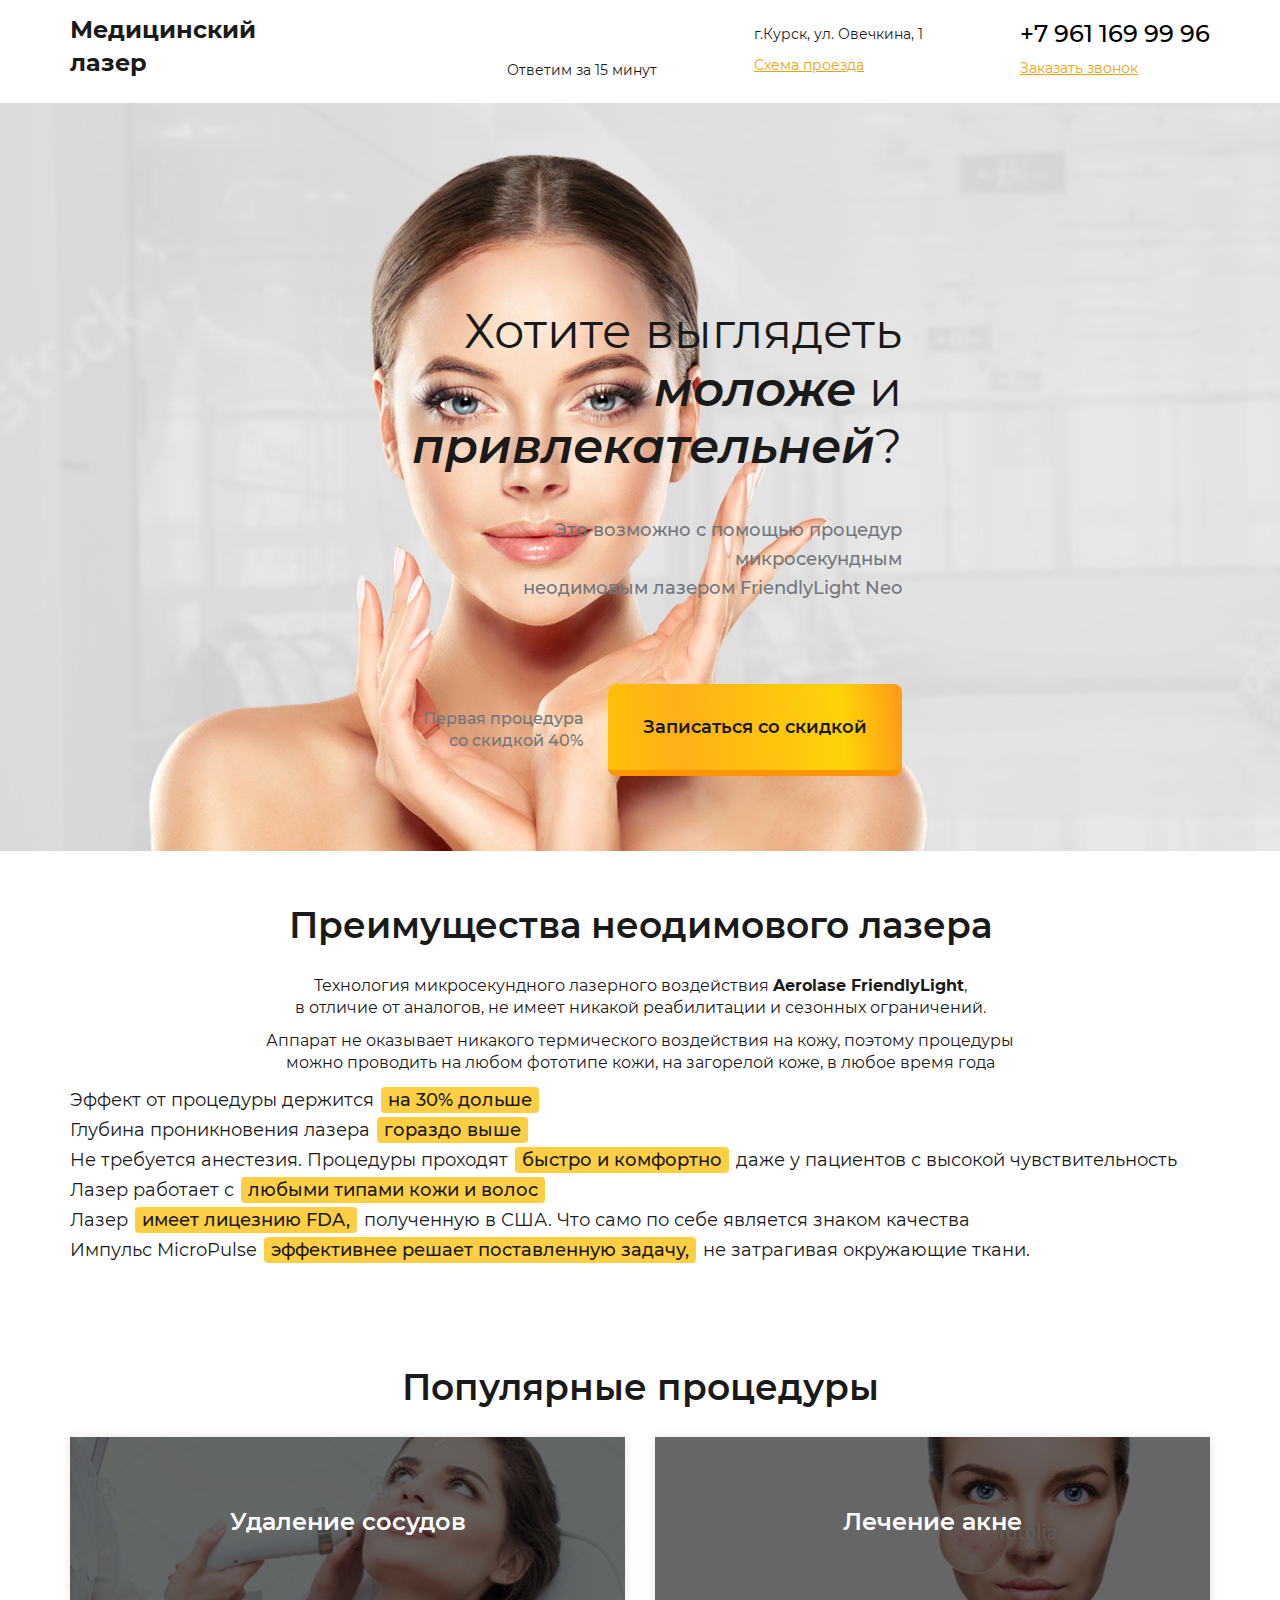
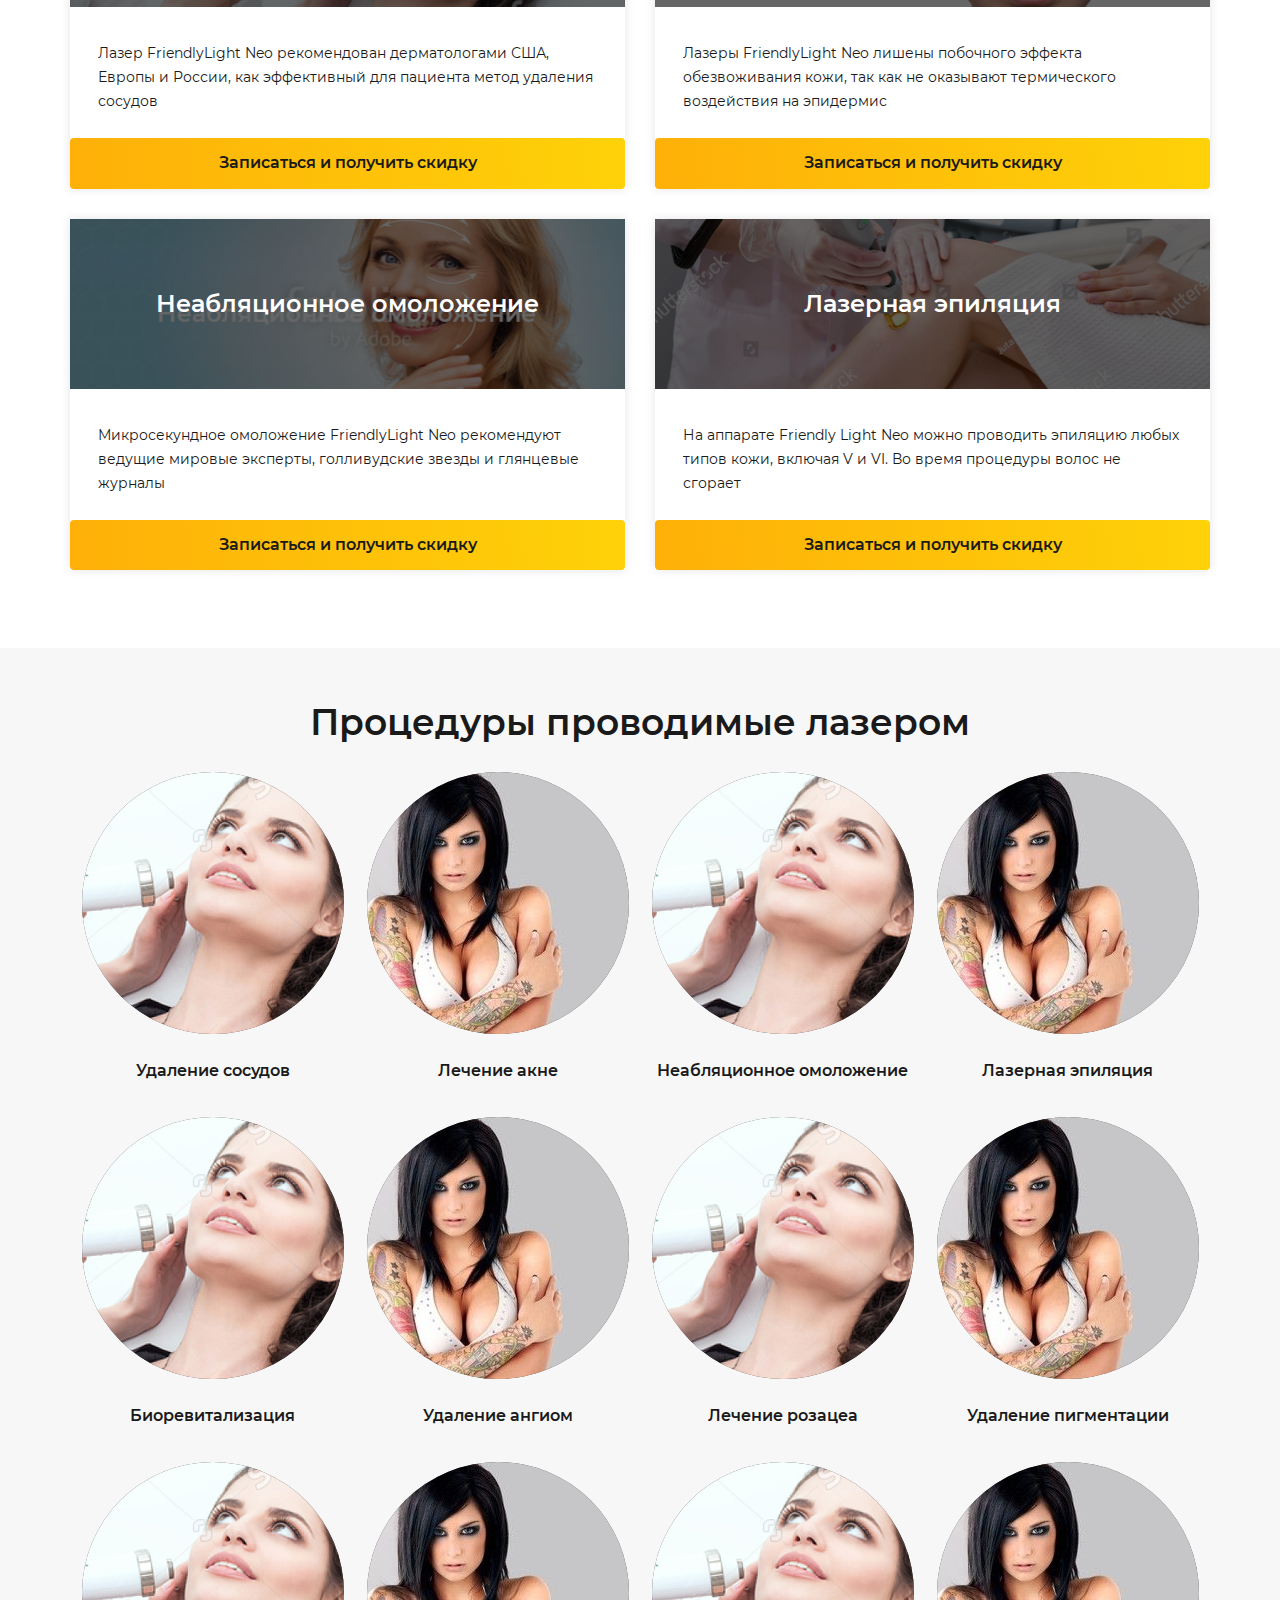
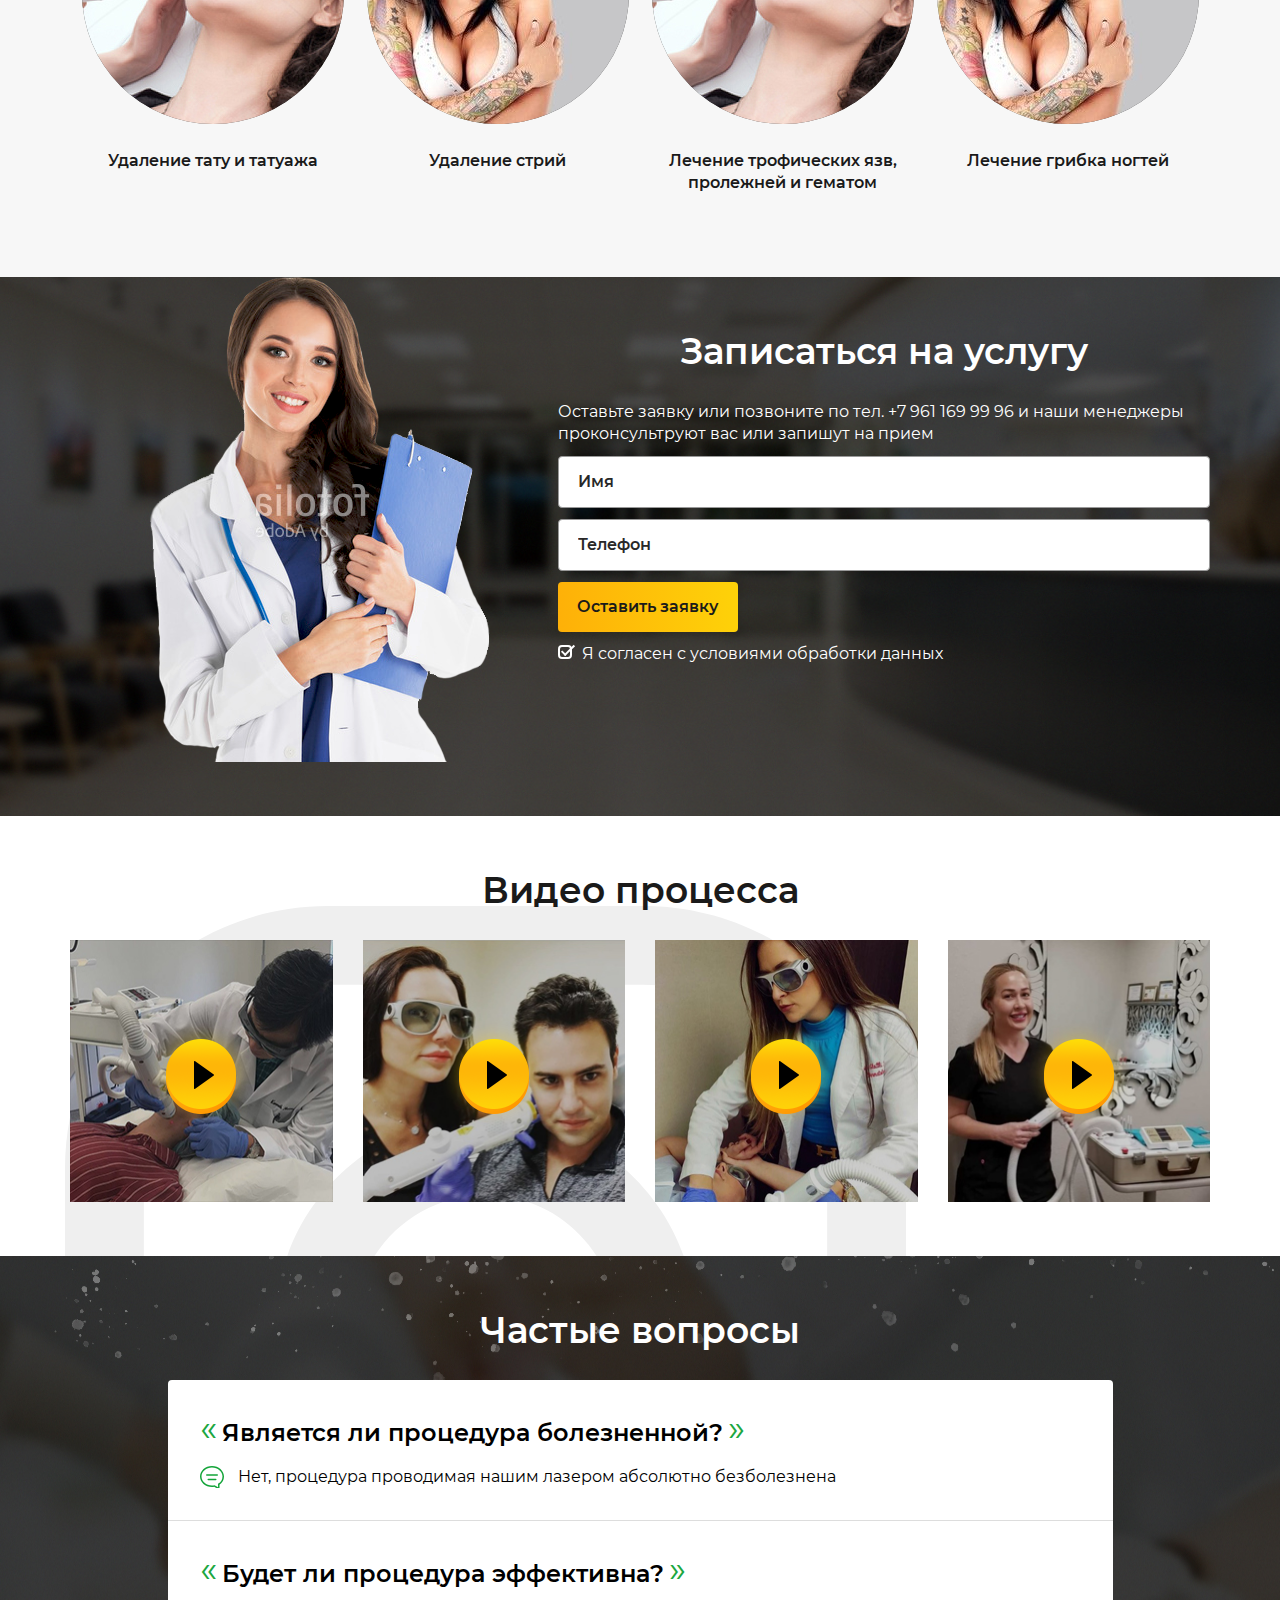
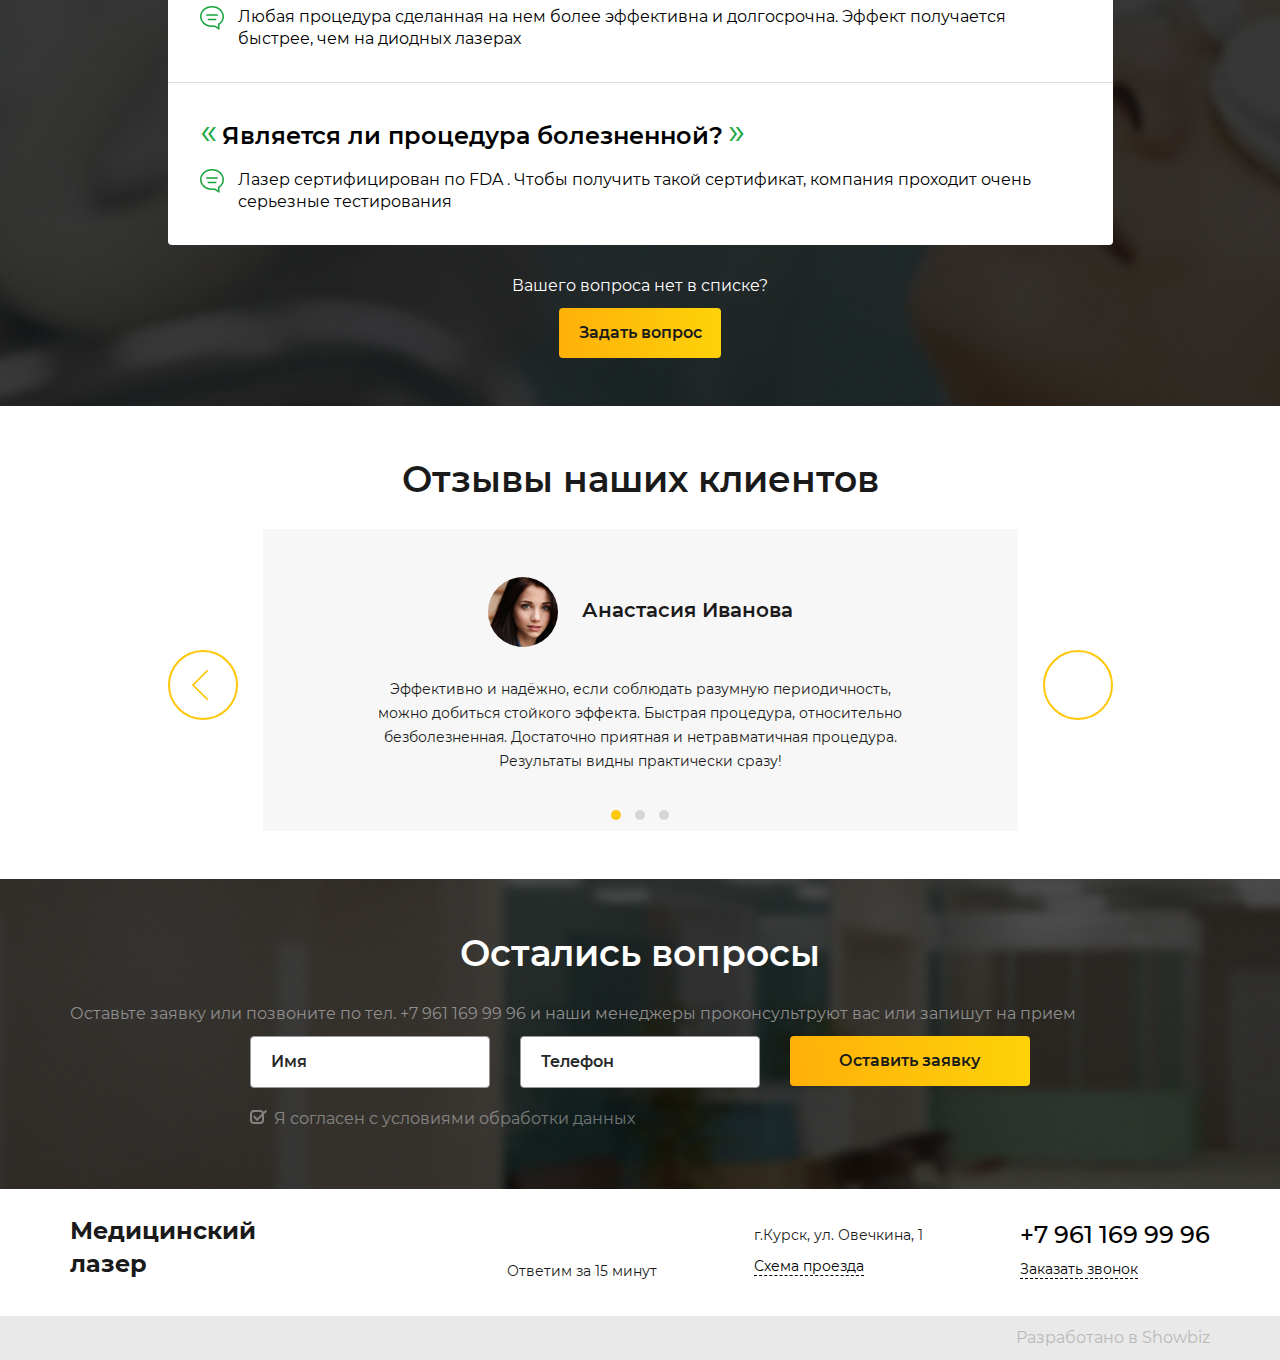
==== commit 5041db21: "Update 2018-12-20T13:08:09.763Z" ====
--- a/index.html
+++ b/index.html
@@ -49,8 +49,8 @@
 
       <header class="page-header" role="banner">
         <div class="page-header__inner">
-          <h1 class="logo">Медицинский лазер</h1>
-          <div class="page-header__bl">
+          <h1 class="logo">Медицинский <br>лазер</h1>
+          <div class="page-header__bl bl-social">
             <div class="social">
               <a href="#">
                 <svg width="30" height="30"><use xmlns:xlink="http://www.w3.org/1999/xlink" xlink:href="img/sprite-svg.svg#logo-whatsapp"></use></svg>
@@ -64,11 +64,11 @@
             </div>
             <p>Ответим за 15 минут</p>
           </div>
-          <div class="page-header__bl">
+          <div class="page-header__bl bl-addr">
             <p>г.Курск, ул. Овечкина, 1 </p>
             <p><a href="#">Схема проезда</a></p>
           </div>
-          <div class="page-header__bl">
+          <div class="page-header__bl bl-call">
             <p><a class="phone-link" href="tel:+79611699996">+7 961 169 99 96</a></p>
             <p><a href="#">Заказать звонок</a></p>
           </div>
@@ -80,14 +80,16 @@
 
         <section class="intro">
           <div class="intro__wrap">
+            <div class="intro__image">
+            </div>
             <div class="intro__content">
               <h1 class="intro__title">
                 Хотите выглядеть <span>моложе</span> и <span>привлекательней</span>?
               </h1>
               <p class="intro__text">Это возможно с помощью процедур микросекундным
-              неодимовым лазером FriendlyLight Neo</p>
+              <br>неодимовым лазером FriendlyLight Neo</p>
               <div class="intro__action">
-                <p class="action-text">Первая процедура со скидкой 40%</p>
+                <p class="action-text">Первая процедура <br>со скидкой 40%</p>
                 <a href="#" class="btn btn--intro">Записаться со скидкой</a>
               </div>
             </div>
@@ -101,6 +103,26 @@
             в отличие от аналогов, не имеет никакой реабилитации и сезонных ограничений.</p>
             <p class="section__title-text">Аппарат не оказывает никакого термического воздействия на кожу, поэтому процедуры<br>
             можно проводить на любом фототипе кожи, на загорелой коже, в любое время года</p>
+            <div class="advantages__wrap">
+              <div class="advantages__item">
+                Эффект от процедуры держится  <span class="label">на 30% дольше</span>
+              </div>
+              <div class="advantages__item">
+                Глубина проникновения лазера <span class="label">гораздо выше</span>
+              </div>
+              <div class="advantages__item">
+                Не требуется анестезия. Процедуры проходят <span class="label">быстро и комфортно</span> даже у пациентов с высокой чувствительность
+              </div>
+              <div class="advantages__item">
+                Лазер работает с <span class="label">любыми типами кожи и волос</span>
+              </div>
+              <div class="advantages__item">
+                Лазер <span class="label">имеет лицезнию FDA,</span> полученную в США. Что само по себе является знаком качества
+              </div>
+              <div class="advantages__item">
+                Импульс MicroPulse <span class="label">эффективнее решает поставленную задачу,</span> не затрагивая окружающие ткани.
+              </div>
+            </div>
           </div>
         </section>
 
@@ -177,51 +199,75 @@
             <h2 class="section__title">Процедуры проводимые лазером</h2>
             <div class="laser__wrap">
               <div class="laser__card">
-                <div class="laser__card-image"></div>
+                <div class="laser__card-image">
+                  <img src="img/laser-img-01.jpg" alt="">
+                </div>
                 <div class="laser__card-title">Удаление сосудов</div>
               </div>
               <div class="laser__card">
-                <div class="laser__card-image"></div>
+                <div class="laser__card-image">
+                  <img src="img/laser-img-02.jpg" alt="">
+                </div>
                 <div class="laser__card-title">Лечение акне</div>
               </div>
               <div class="laser__card">
-                <div class="laser__card-image"></div>
+                <div class="laser__card-image">
+                  <img src="img/laser-img-01.jpg" alt="">
+                </div>
                 <div class="laser__card-title">Неабляционное омоложение</div>
               </div>
               <div class="laser__card">
-                <div class="laser__card-image"></div>
+                <div class="laser__card-image">
+                  <img src="img/laser-img-02.jpg" alt="">
+                </div>
                 <div class="laser__card-title">Лазерная эпиляция</div>
               </div>
               <div class="laser__card">
-                <div class="laser__card-image"></div>
+                <div class="laser__card-image">
+                  <img src="img/laser-img-01.jpg" alt="">
+                </div>
                 <div class="laser__card-title">Биоревитализация</div>
               </div>
               <div class="laser__card">
-                <div class="laser__card-image"></div>
+                <div class="laser__card-image">
+                  <img src="img/laser-img-02.jpg" alt="">
+                </div>
                 <div class="laser__card-title">Удаление ангиом</div>
               </div>
               <div class="laser__card">
-                <div class="laser__card-image"></div>
+                <div class="laser__card-image">
+                  <img src="img/laser-img-01.jpg" alt="">
+                </div>
                 <div class="laser__card-title">Лечение розацеа</div>
               </div>
               <div class="laser__card">
-                <div class="laser__card-image"></div>
+                <div class="laser__card-image">
+                  <img src="img/laser-img-02.jpg" alt="">
+                </div>
                 <div class="laser__card-title">Удаление пигментации</div>
               </div>
               <div class="laser__card">
-                <div class="laser__card-image"></div>
+                <div class="laser__card-image">
+                  <img src="img/laser-img-01.jpg" alt="">
+                </div>
                 <div class="laser__card-title">Удаление тату и татуажа</div>
               </div>
               <div class="laser__card">
-                <div class="laser__card-image"></div>
+                <div class="laser__card-image">
+                  <img src="img/laser-img-02.jpg" alt="">
+                </div>
                 <div class="laser__card-title">Удаление стрий</div>
               </div>
               <div class="laser__card">
-                <div class="laser__card-image"></div>
+                <div class="laser__card-image">
+                  <img src="img/laser-img-01.jpg" alt="">
+                </div>
                 <div class="laser__card-title">Лечение трофических язв, пролежней и гематом</div>
               </div>
               <div class="laser__card">
-                <div class="laser__card-image"></div>
+                <div class="laser__card-image">
+                  <img src="img/laser-img-02.jpg" alt="">
+                </div>
                 <div class="laser__card-title">Лечение грибка ногтей</div>
               </div>
             </div>
@@ -232,7 +278,7 @@
           <div class="section__inner">
             <div class="sign-up__wrap">
               <div class="sign-up__col-l">
-
+                <img src="img/sign-up-model.png" alt="">
               </div>
               <div class="sign-up__col-r">
                 <h2 class="section__title">Записаться на услугу</h2>
@@ -333,6 +379,52 @@
         <section class="section reviews">
           <div class="section__inner">
             <h2 class="section__title">Отзывы наших клиентов</h2>
+            <div class="reviews__wrap">
+              <div class="reviews__carousel owl-carousel owl-theme">
+                <div class="reviews__item">
+                  <div class="reviews__item-header">
+                    <div class="reviews__item-userpic">
+                      <img src="img/userpic.jpg" width="70px" height="70px" alt="">
+                    </div>
+                    <h4 class="reviews__item-title">Анастасия Иванова</h4>
+                  </div>
+                  <div class="reviews__item-body">
+                    <p>Эффективно и надёжно, если соблюдать разумную периодичность,
+                    можно добиться стойкого эффекта. Быстрая процедура, относительно
+                    безболезненная.  Достаточно приятная и нетравматичная
+                    процедура. Результаты видны практически сразу!</p>
+                  </div>
+                </div>
+                <div class="reviews__item">
+                  <div class="reviews__item-header">
+                    <div class="reviews__item-userpic">
+                      <img src="img/userpic.jpg" width="70px" height="70px" alt="">
+                    </div>
+                    <h4 class="reviews__item-title">Анастасия Иванова</h4>
+                  </div>
+                  <div class="reviews__item-body">
+                    <p>Эффективно и надёжно, если соблюдать разумную периодичность,
+                    можно добиться стойкого эффекта. Быстрая процедура, относительно
+                    безболезненная.  Достаточно приятная и нетравматичная
+                    процедура. Результаты видны практически сразу!</p>
+                  </div>
+                </div>
+                <div class="reviews__item">
+                  <div class="reviews__item-header">
+                    <div class="reviews__item-userpic">
+                      <img src="img/userpic.jpg" width="70px" height="70px" alt="">
+                    </div>
+                    <h4 class="reviews__item-title">Анастасия Иванова</h4>
+                  </div>
+                  <div class="reviews__item-body">
+                    <p>Эффективно и надёжно, если соблюдать разумную периодичность,
+                    можно добиться стойкого эффекта. Быстрая процедура, относительно
+                    безболезненная.  Достаточно приятная и нетравматичная
+                    процедура. Результаты видны практически сразу!</p>
+                  </div>
+                </div>
+              </div>
+            </div>
           </div>
         </section>
 
@@ -375,7 +467,7 @@
       <footer class="page-footer" role="contentinfo">
         <div class="page-footer__top">
           <div class="page-footer__inner">
-            <h1 class="logo">Медицинский лазер</h1>
+            <h1 class="logo">Медицинский <br>лазер</h1>
             <div class="page-footer__bl">
               <div class="social">
                 <a href="#">
--- a/css/style.min.css
+++ b/css/style.min.css
@@ -2,4 +2,4 @@
  * ВНИМАНИЕ! Этот файл генерируется автоматически.
  * Не пишите сюда ничего вручную, все такие правки будут потеряны.
  * Читайте ./README.md для понимания.
- */.owl-carousel{display:none;width:100%;-webkit-tap-highlight-color:transparent;position:relative;z-index:1}.owl-carousel .owl-stage{position:relative;-ms-touch-action:pan-Y;touch-action:manipulation;-moz-backface-visibility:hidden}.owl-carousel .owl-stage:after{content:".";display:block;clear:both;visibility:hidden;line-height:0;height:0}.owl-carousel .owl-stage-outer{position:relative;overflow:hidden;-webkit-transform:translate3d(0px,0,0)}.owl-carousel .owl-item,.owl-carousel .owl-wrapper{-webkit-backface-visibility:hidden;-moz-backface-visibility:hidden;-ms-backface-visibility:hidden;-webkit-transform:translate3d(0,0,0);-moz-transform:translate3d(0,0,0);-ms-transform:translate3d(0,0,0)}.owl-carousel .owl-item{position:relative;min-height:1px;float:left;-webkit-backface-visibility:hidden;-webkit-tap-highlight-color:transparent;-webkit-touch-callout:none}.owl-carousel .owl-item img{display:block;width:100%}.owl-carousel .owl-dots.disabled,.owl-carousel .owl-nav.disabled{display:none}.owl-carousel .owl-dot,.owl-carousel .owl-nav .owl-next,.owl-carousel .owl-nav .owl-prev{cursor:pointer;-webkit-user-select:none;-khtml-user-select:none;-moz-user-select:none;-ms-user-select:none;user-select:none}.owl-carousel .owl-nav button.owl-next,.owl-carousel .owl-nav button.owl-prev,.owl-carousel button.owl-dot{background:0 0;color:inherit;border:none;padding:0!important;font:inherit}.owl-carousel.owl-loaded{display:block}.owl-carousel.owl-loading{opacity:0;display:block}.owl-carousel.owl-hidden{opacity:0}.owl-carousel.owl-refresh .owl-item{visibility:hidden}.owl-carousel.owl-drag .owl-item{-ms-touch-action:pan-y;touch-action:pan-y;-webkit-user-select:none;-moz-user-select:none;-ms-user-select:none;user-select:none}.owl-carousel.owl-grab{cursor:move;cursor:grab}.owl-carousel.owl-rtl{direction:rtl}.owl-carousel.owl-rtl .owl-item{float:right}.no-js .owl-carousel{display:block}.owl-carousel .animated{animation-duration:1000ms;animation-fill-mode:both}.owl-carousel .owl-animated-in{z-index:0}.owl-carousel .owl-animated-out{z-index:1}.owl-carousel .fadeOut{animation-name:fadeOut}@keyframes fadeOut{0%{opacity:1}100%{opacity:0}}.owl-height{transition:height 500ms ease-in-out}.owl-carousel .owl-item .owl-lazy{opacity:0;transition:opacity 400ms ease}.owl-carousel .owl-item .owl-lazy:not([src]),.owl-carousel .owl-item .owl-lazy[src^=""]{max-height:0}.owl-carousel .owl-item img.owl-lazy{transform-style:preserve-3d}.owl-carousel .owl-video-wrapper{position:relative;height:100%;background:#000}.owl-carousel .owl-video-play-icon{position:absolute;height:80px;width:80px;left:50%;top:50%;margin-left:-40px;margin-top:-40px;background:url(owl.video.play.png) no-repeat;cursor:pointer;z-index:1;-webkit-backface-visibility:hidden;transition:transform 100ms ease}.owl-carousel .owl-video-play-icon:hover{-ms-transform:scale(1.3,1.3);transform:scale(1.3,1.3)}.owl-carousel .owl-video-playing .owl-video-play-icon,.owl-carousel .owl-video-playing .owl-video-tn{display:none}.owl-carousel .owl-video-tn{opacity:0;height:100%;background-position:center center;background-repeat:no-repeat;background-size:contain;transition:opacity 400ms ease}.owl-carousel .owl-video-frame{position:relative;z-index:1;height:100%;width:100%}body.compensate-for-scrollbar{overflow:hidden}.fancybox-active{height:auto}.fancybox-is-hidden{left:-9999px;margin:0;position:absolute!important;top:-9999px;visibility:hidden}.fancybox-container{-webkit-backface-visibility:hidden;height:100%;left:0;outline:0;position:fixed;-webkit-tap-highlight-color:transparent;top:0;-ms-touch-action:manipulation;touch-action:manipulation;transform:translateZ(0);width:100%;z-index:99992}.fancybox-container *{box-sizing:border-box}.fancybox-bg,.fancybox-inner,.fancybox-outer,.fancybox-stage{bottom:0;left:0;position:absolute;right:0;top:0}.fancybox-outer{-webkit-overflow-scrolling:touch;overflow-y:auto}.fancybox-bg{background:#1e1e1e;opacity:0;transition-duration:inherit;transition-property:opacity;transition-timing-function:cubic-bezier(.47,0,.74,.71)}.fancybox-is-open .fancybox-bg{opacity:.9;transition-timing-function:cubic-bezier(.22,.61,.36,1)}.fancybox-caption,.fancybox-infobar,.fancybox-navigation .fancybox-button,.fancybox-toolbar{direction:ltr;opacity:0;position:absolute;transition:opacity .25s ease,visibility 0s ease .25s;visibility:hidden;z-index:99997}.fancybox-show-caption .fancybox-caption,.fancybox-show-infobar .fancybox-infobar,.fancybox-show-nav .fancybox-navigation .fancybox-button,.fancybox-show-toolbar .fancybox-toolbar{opacity:1;transition:opacity .25s ease 0s,visibility 0s ease 0s;visibility:visible}.fancybox-infobar{color:#ccc;font-size:13px;-webkit-font-smoothing:subpixel-antialiased;height:44px;left:0;line-height:44px;min-width:44px;mix-blend-mode:difference;padding:0 10px;pointer-events:none;top:0;-webkit-touch-callout:none;-webkit-user-select:none;-moz-user-select:none;-ms-user-select:none;user-select:none}.fancybox-toolbar{right:0;top:0}.fancybox-stage{direction:ltr;overflow:visible;transform:translateZ(0);z-index:99994}.fancybox-is-open .fancybox-stage{overflow:hidden}.fancybox-slide{-webkit-backface-visibility:hidden;display:none;height:100%;left:0;outline:0;overflow:auto;-webkit-overflow-scrolling:touch;padding:44px;position:absolute;text-align:center;top:0;transition-property:transform,opacity;white-space:normal;width:100%;z-index:99994}.fancybox-slide:before{content:"";display:inline-block;font-size:0;height:100%;vertical-align:middle;width:0}.fancybox-is-sliding .fancybox-slide,.fancybox-slide--current,.fancybox-slide--next,.fancybox-slide--previous{display:block}.fancybox-slide--image{overflow:hidden;padding:44px 0}.fancybox-slide--image:before{display:none}.fancybox-slide--html{padding:6px}.fancybox-content{background:#fff;display:inline-block;margin:0;max-width:100%;overflow:auto;-webkit-overflow-scrolling:touch;padding:44px;position:relative;text-align:left;vertical-align:middle}.fancybox-slide--image .fancybox-content{animation-timing-function:cubic-bezier(.5,0,.14,1);-webkit-backface-visibility:hidden;background:0 0/100% 100% no-repeat;left:0;max-width:none;overflow:visible;padding:0;position:absolute;top:0;transform-origin:top left;transition-property:transform,opacity;-webkit-user-select:none;-moz-user-select:none;-ms-user-select:none;user-select:none;z-index:99995}.fancybox-can-zoomOut .fancybox-content{cursor:zoom-out}.fancybox-can-zoomIn .fancybox-content{cursor:zoom-in}.fancybox-can-pan .fancybox-content,.fancybox-can-swipe .fancybox-content{cursor:grab}.fancybox-is-grabbing .fancybox-content{cursor:grabbing}.fancybox-container [data-selectable=true]{cursor:text}.fancybox-image,.fancybox-spaceball{background:0 0;border:0;height:100%;left:0;margin:0;max-height:none;max-width:none;padding:0;position:absolute;top:0;-webkit-user-select:none;-moz-user-select:none;-ms-user-select:none;user-select:none;width:100%}.fancybox-spaceball{z-index:1}.fancybox-slide--iframe .fancybox-content,.fancybox-slide--map .fancybox-content,.fancybox-slide--pdf .fancybox-content,.fancybox-slide--video .fancybox-content{height:100%;overflow:visible;padding:0;width:100%}.fancybox-slide--video .fancybox-content{background:#000}.fancybox-slide--map .fancybox-content{background:#e5e3df}.fancybox-slide--iframe .fancybox-content{background:#fff}.fancybox-iframe,.fancybox-video{background:0 0;border:0;display:block;height:100%;margin:0;overflow:hidden;padding:0;width:100%}.fancybox-iframe{left:0;position:absolute;top:0}.fancybox-error{background:#fff;cursor:default;max-width:400px;padding:40px;width:100%}.fancybox-error p{color:#444;font-size:16px;line-height:20px;margin:0;padding:0}.fancybox-button{background:rgba(30,30,30,.6);border:0;border-radius:0;box-shadow:none;cursor:pointer;display:inline-block;height:44px;margin:0;padding:10px;position:relative;transition:color .2s;vertical-align:top;visibility:inherit;width:44px}.fancybox-button,.fancybox-button:link,.fancybox-button:visited{color:#ccc}.fancybox-button:hover{color:#fff}.fancybox-button:focus{outline:0}.fancybox-button.fancybox-focus{outline:dotted 1px}.fancybox-button[disabled],.fancybox-button[disabled]:hover{color:#888;cursor:default;outline:0}.fancybox-button div{height:100%}.fancybox-button svg{display:block;height:100%;overflow:visible;position:relative;width:100%}.fancybox-button svg path{fill:currentColor;stroke-width:0}.fancybox-button--fsenter svg:nth-child(2),.fancybox-button--fsexit svg:first-child,.fancybox-button--pause svg:first-child,.fancybox-button--play svg:nth-child(2){display:none}.fancybox-progress{background:#ff5268;height:2px;left:0;position:absolute;right:0;top:0;transform:scaleX(0);transform-origin:0;transition-property:transform;transition-timing-function:linear;z-index:99998}.fancybox-close-small{background:0 0;border:0;border-radius:0;color:#ccc;cursor:pointer;opacity:.8;padding:8px;position:absolute;right:-12px;top:-44px;z-index:401}.fancybox-close-small:hover{color:#fff;opacity:1}.fancybox-slide--html .fancybox-close-small{color:currentColor;padding:10px;right:0;top:0}.fancybox-slide--image.fancybox-is-scaling .fancybox-content{overflow:hidden}.fancybox-is-scaling .fancybox-close-small,.fancybox-is-zoomable.fancybox-can-pan .fancybox-close-small{display:none}.fancybox-navigation .fancybox-button{background-clip:content-box;height:100px;opacity:0;position:absolute;top:calc(50% - 50px);width:70px}.fancybox-navigation .fancybox-button div{padding:7px}.fancybox-navigation .fancybox-button--arrow_left{left:0;left:env(safe-area-inset-left);padding:31px 26px 31px 6px}.fancybox-navigation .fancybox-button--arrow_right{padding:31px 6px 31px 26px;right:0;right:env(safe-area-inset-right)}.fancybox-caption{background:linear-gradient(0deg,rgba(0,0,0,.85) 0,rgba(0,0,0,.3) 50%,rgba(0,0,0,.15) 65%,rgba(0,0,0,.075) 75.5%,rgba(0,0,0,.037) 82.85%,rgba(0,0,0,.019) 88%,transparent);bottom:0;color:#eee;font-size:14px;font-weight:400;left:0;line-height:1.5;padding:75px 44px 25px;pointer-events:none;right:0;text-align:center;z-index:99996}@supports (padding:max(0px)){.fancybox-caption{padding:75px max(44px,env(safe-area-inset-right)) max(25px,env(safe-area-inset-bottom)) max(44px,env(safe-area-inset-left))}}.fancybox-caption--separate{margin-top:-50px}.fancybox-caption__body{max-height:50vh;overflow:auto;pointer-events:all}.fancybox-caption a,.fancybox-caption a:link,.fancybox-caption a:visited{color:#ccc;text-decoration:none}.fancybox-caption a:hover{color:#fff;text-decoration:underline}.fancybox-loading{animation:a 1s linear infinite;background:0 0;border:4px solid #888;border-bottom-color:#fff;border-radius:50%;height:50px;left:50%;margin:-25px 0 0 -25px;opacity:.7;padding:0;position:absolute;top:50%;width:50px;z-index:99999}@keyframes a{to{transform:rotate(1turn)}}.fancybox-animated{transition-timing-function:cubic-bezier(0,0,.25,1)}.fancybox-fx-slide.fancybox-slide--previous{opacity:0;transform:translate3d(-100%,0,0)}.fancybox-fx-slide.fancybox-slide--next{opacity:0;transform:translate3d(100%,0,0)}.fancybox-fx-slide.fancybox-slide--current{opacity:1;transform:translateZ(0)}.fancybox-fx-fade.fancybox-slide--next,.fancybox-fx-fade.fancybox-slide--previous{opacity:0;transition-timing-function:cubic-bezier(.19,1,.22,1)}.fancybox-fx-fade.fancybox-slide--current{opacity:1}.fancybox-fx-zoom-in-out.fancybox-slide--previous{opacity:0;transform:scale3d(1.5,1.5,1.5)}.fancybox-fx-zoom-in-out.fancybox-slide--next{opacity:0;transform:scale3d(.5,.5,.5)}.fancybox-fx-zoom-in-out.fancybox-slide--current{opacity:1;transform:scaleX(1)}.fancybox-fx-rotate.fancybox-slide--previous{opacity:0;transform:rotate(-1turn)}.fancybox-fx-rotate.fancybox-slide--next{opacity:0;transform:rotate(1turn)}.fancybox-fx-rotate.fancybox-slide--current{opacity:1;transform:rotate(0deg)}.fancybox-fx-circular.fancybox-slide--previous{opacity:0;transform:scale3d(0,0,0) translate3d(-100%,0,0)}.fancybox-fx-circular.fancybox-slide--next{opacity:0;transform:scale3d(0,0,0) translate3d(100%,0,0)}.fancybox-fx-circular.fancybox-slide--current{opacity:1;transform:scaleX(1) translateZ(0)}.fancybox-fx-tube.fancybox-slide--previous{transform:translate3d(-100%,0,0) scale(.1) skew(-10deg)}.fancybox-fx-tube.fancybox-slide--next{transform:translate3d(100%,0,0) scale(.1) skew(10deg)}.fancybox-fx-tube.fancybox-slide--current{transform:translateZ(0) scale(1)}@media (max-height:576px){.fancybox-slide{padding-left:6px;padding-right:6px}.fancybox-slide--image{padding:6px 0}.fancybox-close-small{right:-6px}.fancybox-slide--image .fancybox-close-small{background:#4e4e4e;color:#f2f4f6;height:36px;opacity:1;padding:6px;right:0;top:0;width:36px}.fancybox-caption{padding-left:12px;padding-right:12px}@supports (padding:max(0px)){.fancybox-caption{padding-left:max(12px,env(safe-area-inset-left));padding-right:max(12px,env(safe-area-inset-right))}}}.fancybox-share{background:#f4f4f4;border-radius:3px;max-width:90%;padding:30px;text-align:center}.fancybox-share h1{color:#222;font-size:35px;font-weight:700;margin:0 0 20px}.fancybox-share p{margin:0;padding:0}.fancybox-share__button{border:0;border-radius:3px;display:inline-block;font-size:14px;font-weight:700;line-height:40px;margin:0 5px 10px;min-width:130px;padding:0 15px;text-decoration:none;transition:all .2s;-webkit-user-select:none;-moz-user-select:none;-ms-user-select:none;user-select:none;white-space:nowrap}.fancybox-share__button:link,.fancybox-share__button:visited{color:#fff}.fancybox-share__button:hover{text-decoration:none}.fancybox-share__button--fb{background:#3b5998}.fancybox-share__button--fb:hover{background:#344e86}.fancybox-share__button--pt{background:#bd081d}.fancybox-share__button--pt:hover{background:#aa0719}.fancybox-share__button--tw{background:#1da1f2}.fancybox-share__button--tw:hover{background:#0d95e8}.fancybox-share__button svg{height:25px;margin-right:7px;position:relative;top:-1px;vertical-align:middle;width:25px}.fancybox-share__button svg path{fill:#fff}.fancybox-share__input{background:0 0;border:0;border-bottom:1px solid #d7d7d7;border-radius:0;color:#5d5b5b;font-size:14px;margin:10px 0 0;outline:0;padding:10px 15px;width:100%}.fancybox-thumbs{background:#ddd;bottom:0;display:none;margin:0;-webkit-overflow-scrolling:touch;-ms-overflow-style:-ms-autohiding-scrollbar;padding:2px 2px 4px;position:absolute;right:0;-webkit-tap-highlight-color:transparent;top:0;width:212px;z-index:99995}.fancybox-thumbs-x{overflow-x:auto;overflow-y:hidden}.fancybox-show-thumbs .fancybox-thumbs{display:block}.fancybox-show-thumbs .fancybox-inner{right:212px}.fancybox-thumbs__list{font-size:0;height:100%;list-style:none;margin:0;overflow-x:hidden;overflow-y:auto;padding:0;position:absolute;position:relative;white-space:nowrap;width:100%}.fancybox-thumbs-x .fancybox-thumbs__list{overflow:hidden}.fancybox-thumbs-y .fancybox-thumbs__list::-webkit-scrollbar{width:7px}.fancybox-thumbs-y .fancybox-thumbs__list::-webkit-scrollbar-track{background:#fff;border-radius:10px;box-shadow:inset 0 0 6px rgba(0,0,0,.3)}.fancybox-thumbs-y .fancybox-thumbs__list::-webkit-scrollbar-thumb{background:#2a2a2a;border-radius:10px}.fancybox-thumbs__list a{-webkit-backface-visibility:hidden;backface-visibility:hidden;background-color:rgba(0,0,0,.1);background-position:50%;background-repeat:no-repeat;background-size:cover;cursor:pointer;float:left;height:75px;margin:2px;max-height:calc(100% - 8px);max-width:calc(50% - 4px);outline:0;overflow:hidden;padding:0;position:relative;-webkit-tap-highlight-color:transparent;width:100px}.fancybox-thumbs__list a:before{border:6px solid #ff5268;bottom:0;content:"";left:0;opacity:0;position:absolute;right:0;top:0;transition:all .2s cubic-bezier(.25,.46,.45,.94);z-index:99991}.fancybox-thumbs__list a:focus:before{opacity:.5}.fancybox-thumbs__list a.fancybox-thumbs-active:before{opacity:1}@media (max-width:576px){.fancybox-thumbs{width:110px}.fancybox-show-thumbs .fancybox-inner{right:110px}.fancybox-thumbs__list a{max-width:calc(100% - 10px)}}/*! nouislider - 10.1.0 - 2017-07-28 17:11:18 */.noUi-target,.noUi-target *{-webkit-touch-callout:none;-webkit-tap-highlight-color:transparent;-webkit-user-select:none;-ms-touch-action:none;touch-action:none;-ms-user-select:none;-moz-user-select:none;user-select:none;-moz-box-sizing:border-box;box-sizing:border-box}.noUi-target{position:relative;direction:ltr}.noUi-base{width:100%;height:100%;position:relative;z-index:1}.noUi-connect{position:absolute;right:0;top:0;left:0;bottom:0}.noUi-origin{position:absolute;height:0;width:0}.noUi-handle{position:relative;z-index:1}.noUi-state-tap .noUi-connect,.noUi-state-tap .noUi-origin{-webkit-transition:top .3s,right .3s,bottom .3s,left .3s;transition:top .3s,right .3s,bottom .3s,left .3s}.noUi-state-drag *{cursor:inherit!important}.noUi-base,.noUi-handle{-webkit-transform:translate3d(0,0,0);transform:translate3d(0,0,0)}.noUi-horizontal{height:18px}.noUi-horizontal .noUi-handle{width:34px;height:28px;left:-17px;top:-6px}.noUi-vertical{width:18px}.noUi-vertical .noUi-handle{width:28px;height:34px;left:-6px;top:-17px}.noUi-target{background:#FAFAFA;border-radius:4px;border:1px solid #D3D3D3;box-shadow:inset 0 1px 1px #F0F0F0,0 3px 6px -5px #BBB}.noUi-connect{background:#3FB8AF;border-radius:4px;box-shadow:inset 0 0 3px rgba(51,51,51,.45);-webkit-transition:background 450ms;transition:background 450ms}.noUi-draggable{cursor:ew-resize}.noUi-vertical .noUi-draggable{cursor:ns-resize}.noUi-handle{border:1px solid #D9D9D9;border-radius:3px;background:#FFF;cursor:default;box-shadow:inset 0 0 1px #FFF,inset 0 1px 7px #EBEBEB,0 3px 6px -3px #BBB}.noUi-active{box-shadow:inset 0 0 1px #FFF,inset 0 1px 7px #DDD,0 3px 6px -3px #BBB}.noUi-handle:after,.noUi-handle:before{content:"";display:block;position:absolute;height:14px;width:1px;background:#E8E7E6;left:14px;top:6px}.noUi-handle:after{left:17px}.noUi-vertical .noUi-handle:after,.noUi-vertical .noUi-handle:before{width:14px;height:1px;left:6px;top:14px}.noUi-vertical .noUi-handle:after{top:17px}[disabled] .noUi-connect{background:#B8B8B8}[disabled] .noUi-handle,[disabled].noUi-handle,[disabled].noUi-target{cursor:not-allowed}.noUi-pips,.noUi-pips *{-moz-box-sizing:border-box;box-sizing:border-box}.noUi-pips{position:absolute;color:#999}.noUi-value{position:absolute;white-space:nowrap;text-align:center}.noUi-value-sub{color:#ccc;font-size:10px}.noUi-marker{position:absolute;background:#CCC}.noUi-marker-large,.noUi-marker-sub{background:#AAA}.noUi-pips-horizontal{padding:10px 0;height:80px;top:100%;left:0;width:100%}.noUi-value-horizontal{-webkit-transform:translate3d(-50%,50%,0);transform:translate3d(-50%,50%,0)}.noUi-marker-horizontal.noUi-marker{margin-left:-1px;width:2px;height:5px}.noUi-marker-horizontal.noUi-marker-sub{height:10px}.noUi-marker-horizontal.noUi-marker-large{height:15px}.noUi-pips-vertical{padding:0 10px;height:100%;top:0;left:100%}.noUi-value-vertical{-webkit-transform:translate3d(0,50%,0);transform:translate3d(0,50%,0);padding-left:25px}.noUi-marker-vertical.noUi-marker{width:5px;height:2px;margin-top:-1px}.noUi-marker-vertical.noUi-marker-sub{width:10px}.noUi-marker-vertical.noUi-marker-large{width:15px}.noUi-tooltip{display:block;position:absolute;border:1px solid #D9D9D9;border-radius:3px;background:#fff;color:#000;padding:5px;text-align:center;white-space:nowrap}.noUi-horizontal .noUi-tooltip{-webkit-transform:translate(-50%,0);transform:translate(-50%,0);left:50%;bottom:120%}.noUi-vertical .noUi-tooltip{-webkit-transform:translate(0,-50%);transform:translate(0,-50%);top:50%;right:120%}@-ms-viewport{width:device-width}.page{-webkit-box-sizing:border-box;box-sizing:border-box;font-size:10px;-webkit-tap-highlight-color:transparent;-ms-overflow-style:scrollbar;-ms-text-size-adjust:100%;min-width:320px;min-height:100%}.page__inner{min-height:100vh;display:-webkit-box;display:-ms-flexbox;display:flex;-webkit-box-orient:vertical;-webkit-box-direction:normal;-ms-flex-direction:column;flex-direction:column}.page__content{-webkit-box-flex:1;-ms-flex-positive:1;flex-grow:1}.page__footer-wrapper{-ms-flex-negative:0;flex-shrink:0}*,:after,:before{-webkit-box-sizing:inherit;box-sizing:inherit}body{display:-webkit-box;display:-ms-flexbox;display:flex;-webkit-box-orient:vertical;-webkit-box-direction:normal;-ms-flex-direction:column;flex-direction:column;background-color:#fff;margin:0;min-height:100%}[tabindex='-1']:focus{outline:0!important}[role=button]{cursor:pointer}input[type=search]{-webkit-appearance:textfield}[role=button],a,button,input,label,select,textarea{-ms-touch-action:manipulation;touch-action:manipulation}a svg,button svg{pointer-events:none}img{max-width:100%;height:auto}@font-face{font-family:Montserrat;src:url(../fonts/Montserrat-Light.eot);src:local("Montserrat Light"),local("Montserrat-Light"),url(../fonts/Montserrat-Light.eot?#iefix) format("embedded-opentype"),url(../fonts/Montserrat-Light.woff) format("woff"),url(../fonts/Montserrat-Light.ttf) format("truetype");font-weight:300;font-style:normal}@font-face{font-family:Montserrat;src:url(../fonts/Montserrat-MediumItalic.eot);src:local("Montserrat Medium Italic"),local("Montserrat-MediumItalic"),url(../fonts/Montserrat-MediumItalic.eot?#iefix) format("embedded-opentype"),url(../fonts/Montserrat-MediumItalic.woff) format("woff"),url(../fonts/Montserrat-MediumItalic.ttf) format("truetype");font-weight:500;font-style:italic}@font-face{font-family:Montserrat;src:url(../fonts/Montserrat-Thin.eot);src:local("Montserrat Thin"),local("Montserrat-Thin"),url(../fonts/Montserrat-Thin.eot?#iefix) format("embedded-opentype"),url(../fonts/Montserrat-Thin.woff) format("woff"),url(../fonts/Montserrat-Thin.ttf) format("truetype");font-weight:100;font-style:normal}@font-face{font-family:Montserrat;src:url(../fonts/Montserrat-ExtraLightItalic.eot);src:local("Montserrat ExtraLight Italic"),local("Montserrat-ExtraLightItalic"),url(../fonts/Montserrat-ExtraLightItalic.eot?#iefix) format("embedded-opentype"),url(../fonts/Montserrat-ExtraLightItalic.woff) format("woff"),url(../fonts/Montserrat-ExtraLightItalic.ttf) format("truetype");font-weight:200;font-style:italic}@font-face{font-family:Montserrat;src:url(../fonts/Montserrat-BoldItalic.eot);src:local("Montserrat Bold Italic"),local("Montserrat-BoldItalic"),url(../fonts/Montserrat-BoldItalic.eot?#iefix) format("embedded-opentype"),url(../fonts/Montserrat-BoldItalic.woff) format("woff"),url(../fonts/Montserrat-BoldItalic.ttf) format("truetype");font-weight:700;font-style:italic}@font-face{font-family:Montserrat;src:url(../fonts/Montserrat-SemiBold.eot);src:local("Montserrat SemiBold"),local("Montserrat-SemiBold"),url(../fonts/Montserrat-SemiBold.eot?#iefix) format("embedded-opentype"),url(../fonts/Montserrat-SemiBold.woff) format("woff"),url(../fonts/Montserrat-SemiBold.ttf) format("truetype");font-weight:600;font-style:normal}@font-face{font-family:Montserrat;src:url(../fonts/Montserrat-ExtraLight.eot);src:local("Montserrat ExtraLight"),local("Montserrat-ExtraLight"),url(../fonts/Montserrat-ExtraLight.eot?#iefix) format("embedded-opentype"),url(../fonts/Montserrat-ExtraLight.woff) format("woff"),url(../fonts/Montserrat-ExtraLight.ttf) format("truetype");font-weight:200;font-style:normal}@font-face{font-family:Montserrat;src:url(../fonts/Montserrat-ExtraBoldItalic.eot);src:local("Montserrat ExtraBold Italic"),local("Montserrat-ExtraBoldItalic"),url(../fonts/Montserrat-ExtraBoldItalic.eot?#iefix) format("embedded-opentype"),url(../fonts/Montserrat-ExtraBoldItalic.woff) format("woff"),url(../fonts/Montserrat-ExtraBoldItalic.ttf) format("truetype");font-weight:800;font-style:italic}@font-face{font-family:Montserrat;src:url(../fonts/Montserrat-Italic.eot);src:local("Montserrat Italic"),local("Montserrat-Italic"),url(../fonts/Montserrat-Italic.eot?#iefix) format("embedded-opentype"),url(../fonts/Montserrat-Italic.woff) format("woff"),url(../fonts/Montserrat-Italic.ttf) format("truetype");font-weight:400;font-style:italic}@font-face{font-family:Montserrat;src:url(../fonts/Montserrat-Bold.eot);src:local("Montserrat Bold"),local("Montserrat-Bold"),url(../fonts/Montserrat-Bold.eot?#iefix) format("embedded-opentype"),url(../fonts/Montserrat-Bold.woff) format("woff"),url(../fonts/Montserrat-Bold.ttf) format("truetype");font-weight:700;font-style:normal}@font-face{font-family:Montserrat;src:url(../fonts/Montserrat-LightItalic.eot);src:local("Montserrat Light Italic"),local("Montserrat-LightItalic"),url(../fonts/Montserrat-LightItalic.eot?#iefix) format("embedded-opentype"),url(../fonts/Montserrat-LightItalic.woff) format("woff"),url(../fonts/Montserrat-LightItalic.ttf) format("truetype");font-weight:300;font-style:italic}@font-face{font-family:Montserrat;src:url(../fonts/Montserrat-BlackItalic.eot);src:local("Montserrat Black Italic"),local("Montserrat-BlackItalic"),url(../fonts/Montserrat-BlackItalic.eot?#iefix) format("embedded-opentype"),url(../fonts/Montserrat-BlackItalic.woff) format("woff"),url(../fonts/Montserrat-BlackItalic.ttf) format("truetype");font-weight:900;font-style:italic}@font-face{font-family:Montserrat;src:url(../fonts/Montserrat-SemiBoldItalic.eot);src:local("Montserrat SemiBold Italic"),local("Montserrat-SemiBoldItalic"),url(../fonts/Montserrat-SemiBoldItalic.eot?#iefix) format("embedded-opentype"),url(../fonts/Montserrat-SemiBoldItalic.woff) format("woff"),url(../fonts/Montserrat-SemiBoldItalic.ttf) format("truetype");font-weight:600;font-style:italic}@font-face{font-family:Montserrat;src:url(../fonts/Montserrat-Regular.eot);src:local("Montserrat Regular"),local("Montserrat-Regular"),url(../fonts/Montserrat-Regular.eot?#iefix) format("embedded-opentype"),url(../fonts/Montserrat-Regular.woff) format("woff"),url(../fonts/Montserrat-Regular.ttf) format("truetype");font-weight:400;font-style:normal}@font-face{font-family:Montserrat;src:url(../fonts/Montserrat-Medium.eot);src:local("Montserrat Medium"),local("Montserrat-Medium"),url(../fonts/Montserrat-Medium.eot?#iefix) format("embedded-opentype"),url(../fonts/Montserrat-Medium.woff) format("woff"),url(../fonts/Montserrat-Medium.ttf) format("truetype");font-weight:500;font-style:normal}@font-face{font-family:Montserrat;src:url(../fonts/Montserrat-ExtraBold.eot);src:local("Montserrat ExtraBold"),local("Montserrat-ExtraBold"),url(../fonts/Montserrat-ExtraBold.eot?#iefix) format("embedded-opentype"),url(../fonts/Montserrat-ExtraBold.woff) format("woff"),url(../fonts/Montserrat-ExtraBold.ttf) format("truetype");font-weight:800;font-style:normal}@font-face{font-family:Montserrat;src:url(../fonts/Montserrat-Black.eot);src:local("Montserrat Black"),local("Montserrat-Black"),url(../fonts/Montserrat-Black.eot?#iefix) format("embedded-opentype"),url(../fonts/Montserrat-Black.woff) format("woff"),url(../fonts/Montserrat-Black.ttf) format("truetype");font-weight:900;font-style:normal}@font-face{font-family:Montserrat;src:url(../fonts/Montserrat-ThinItalic.eot);src:local("Montserrat Thin Italic"),local("Montserrat-ThinItalic"),url(../fonts/Montserrat-ThinItalic.eot?#iefix) format("embedded-opentype"),url(../fonts/Montserrat-ThinItalic.woff) format("woff"),url(../fonts/Montserrat-ThinItalic.ttf) format("truetype");font-weight:100;font-style:italic}body{font-family:Montserrat,Arial,sans-serif;font-size:16px;line-height:1.375em;color:#1a1a1a}h1,h2,h3,h4,h5,h6{font-family:Montserrat,Arial,sans-serif;font-weight:600;line-height:1.375em;color:currentColor}h1,h2,h3{margin-top:1.375em;margin-bottom:.6875em}h4,h5,h6{margin-top:.6875em;margin-bottom:.6875em}h1{font-size:2.25em}h2{font-size:1.875em}h3{font-size:1.5em}h4{font-size:1.25em}h5,h6{font-size:1em}address,blockquote,dl,figure,ol,p,pre,ul{margin-top:.6875em;margin-bottom:.6875em}address{font-style:normal}ol,ul{padding-left:1.2em}ol ol,ol ul,ul ol,ul ul{margin-top:0;margin-bottom:0}li{line-height:inherit}dt{font-weight:700}dd{margin-left:0}dd+dt{margin-top:.6875em}hr{margin-top:1.375em;margin-bottom:1.375em;border:0;border-top:1px solid #999}small{font-size:.75em}sub,sup{font-size:70%}mark{background:#fcf8e3;padding:.1em .3em}b,strong{font-weight:bolder}abbr[title]{-webkit-text-decoration:underline dotted;text-decoration:underline dotted}blockquote{padding:0;margin-left:0;margin-right:0}code,kbd,pre,samp{font-family:Menlo,Monaco,Consolas,"Liberation Mono","Courier New",monospace}code,kbd{padding:.06em .3em;color:#1a1a1a;background-color:#e6e6e6;border-radius:4px}kbd kbd{padding:0}pre{display:block;width:100%;overflow-x:auto;-moz-tab-size:2;-o-tab-size:2;tab-size:2}.dashed-link{color:#000;text-decoration:none;border-bottom:1px dashed #000}.dashed-link:focus,.dashed-link:hover{border-color:transparent}.phone-link{font-size:24px;font-weight:500;color:#000!important;text-decoration:none}.page-header{background:#fff;padding:25px 0}.page-header__inner{width:100%;margin-left:auto;margin-right:auto;padding-left:15px;padding-right:15px;display:-webkit-box;display:-ms-flexbox;display:flex}.page-header .logo{font-weight:700;font-size:24px;margin:0 auto 0 0}.page-header__bl{margin-left:7%}.page-header__bl p{font-size:14px}.page-header a{color:#eba313}.page-header a:focus,.page-header a:hover{color:#a4720d}.page-footer{background:#fff}.page-footer__inner{width:100%;margin-left:auto;margin-right:auto;padding-left:15px;padding-right:15px;display:-webkit-box;display:-ms-flexbox;display:flex;overflow-y:hidden}.page-footer__top{padding:25px 0}.page-footer .logo{font-weight:700;font-size:24px;margin:0 auto 0 0}.page-footer__bl{margin-left:7%}.page-footer__bl p{font-size:14px}.page-footer__bottom{background:#e9e9e9;color:#b9b9b9}.page-footer__bottom p{text-align:right;-ms-flex-preferred-size:100%;flex-basis:100%}.page-footer__bottom a{color:#b9b9b9;text-decoration:none}.main-nav{position:relative;z-index:10}.main-nav__list{margin:0;padding:0;list-style:none}.main-nav__item{position:relative}.main-nav__item--active>.main-nav__link{color:#000}.main-nav__link{display:block;padding:.5em;text-decoration:none;background-color:#fff}.main-nav__link:focus,.main-nav__link:hover{text-decoration:none;background-color:#e6e6e6}.main-nav__toggler{display:inline-block;padding:0;background:0 0;border:none}.no-js .main-nav__toggler{display:none}.logo{display:block;white-space:nowrap}.btn{-webkit-box-sizing:border-box;box-sizing:border-box;display:inline-block;margin:0;padding:.88em 1.24em;white-space:nowrap;vertical-align:middle;-webkit-user-select:none;-moz-user-select:none;-ms-user-select:none;user-select:none;text-align:center;font-size:1em;font-family:inherit;line-height:1.375em;text-decoration:none;text-transform:none;color:#1a1a1a;border-radius:4px;border:none;background-color:#e6e6e6;background-image:none;cursor:pointer;background-image:linear-gradient(-95deg,#fed209 0,#feb008 100%);font-weight:600}.btn:focus,.btn:hover{text-decoration:none;color:#1a1a1a;background-color:#ccc;border-color:#adadad}.btn:active,.btn:focus{outline:0;-webkit-box-shadow:0 0 0 2px rgba(254,207,69,.7);box-shadow:0 0 0 2px rgba(254,207,69,.7)}.btn--disabled,.btn:disabled{opacity:.7;cursor:not-allowed;color:#1a1a1a;background-color:#e6e6e6;border-color:#ccc}a.btn--disabled{pointer-events:none}.btn--intro{font-size:1.1em;border-bottom:6px solid #ff9504;border-radius:8px;padding:1.75em 2em;background-image:linear-gradient(-95deg,#ff9918 0,#fed308 21%,#ffb018 75%,#fec008 100%)}.temp-icon-left-arrow{background-image:url(../img/sprite-04481287620598966.png);background-position:0 0;width:32px;height:32px}.temp-icon-right-arrow{background-image:url(../img/sprite-04481287620598966.png);background-position:-36px 0;width:32px;height:32px}.field-text{display:block;margin-bottom:.6875em}.field-text__name{display:block;margin-bottom:.4em;line-height:1.375em;font-weight:700}.field-text__input-wrap{display:block}.field-text__input{display:inline-block;vertical-align:middle;width:100%;padding:.88em 1.24em;margin:0;line-height:1.375em;font-size:1em;font-family:inherit;background-color:#fff;border:1px solid #999;border-radius:4px;-webkit-appearance:textfield;-moz-appearance:textfield;appearance:textfield}.field-text__input:focus{outline:0;-webkit-box-shadow:0 0 0 2px rgba(254,207,69,.7);box-shadow:0 0 0 2px rgba(254,207,69,.7)}.field-text__input[disabled],.field-text__input[readonly]{cursor:default;background-color:#ccc}.field-text__input[type=search]::-webkit-search-cancel-button,.field-text__input[type=search]::-webkit-search-decoration{-webkit-appearance:none}.field-text__input[type=color]{padding:0}.field-text__input::-webkit-input-placeholder{color:gray;opacity:1}.field-text__input::-ms-input-placeholder{color:gray;opacity:1}.field-text__input::placeholder{color:gray;opacity:1}textarea.field-text__input{height:auto;min-height:calc(4.51em + 2px);resize:vertical}.field-text__help-text{display:block;padding-top:.4em;font-size:.75em;line-height:1.2em;color:gray}.field-text__help-text:empty{display:none}.field-text--error .field-text__help-text,.field-text--error .field-text__input,.field-text--error .field-text__name{color:#d8544f}.field-text--error .field-text__input{border-color:#d8544f;background-color:#f9e2e2}.field-checkbox{display:block;margin-bottom:.6875em}.field-checkbox__title{display:block;font-weight:700;line-height:1.375em;margin-bottom:.4em}.field-checkbox__input-wrap+.field-checkbox__input-wrap{margin-top:.6875em}.field-checkbox__name{position:relative;display:inline-block;padding-left:1.5em;margin-right:.6em;font-weight:400;line-height:1.375em}.field-checkbox__name-text:before{content:'';position:absolute;top:.1em;left:0;width:14px;height:14px;border:2px solid;border-radius:4px}input:focus~.field-checkbox__name-text:before{outline:0;-webkit-box-shadow:0 0 0 2px rgba(254,207,69,.7);box-shadow:0 0 0 2px rgba(254,207,69,.7)}.field-checkbox__name-text:after{content:'';position:absolute;top:calc(0.1em + 1px);left:3px;width:14px;height:6px;opacity:0;border-left:2px solid currentColor;border-bottom:2px solid currentColor;-webkit-transform:rotate(-45deg);transform:rotate(-45deg);-webkit-transition:opacity .3s;transition:opacity .3s}input:checked~.field-checkbox__name-text:after{opacity:1}.field-checkbox__input{position:absolute;top:.7em;left:0;padding:0;margin:0;-webkit-transform:translateY(-50%);transform:translateY(-50%);opacity:0}.field-checkbox__input:active,.field-checkbox__input:focus{outline:0;-webkit-box-shadow:0 0 0 2px rgba(254,207,69,.7);box-shadow:0 0 0 2px rgba(254,207,69,.7)}.field-checkbox__help-text-wrap{padding-left:1.5em}.field-checkbox__help-text{display:block;padding-top:.4em;font-size:.75em;line-height:1.2em;color:gray}.field-checkbox__help-text:empty{display:none}.field-checkbox__input-wrap--error .field-checkbox__help-text,.field-checkbox__input-wrap--error .field-checkbox__name-text{color:#d8544f}.field-radio{display:block;margin-bottom:.6875em}.field-radio__title{display:block;font-weight:700;line-height:1.375em;margin-bottom:.4em}.field-radio__input-wrap+.field-radio__input-wrap{margin-top:.6875em}.field-radio__name{position:relative;display:inline-block;padding-left:1.5em;margin-right:.6em;font-weight:400;line-height:1.375em}.field-radio__name-text:before{content:'';position:absolute;top:.1em;left:0;width:14px;height:14px;border:2px solid;border-radius:50%}input:focus~.field-radio__name-text:before{outline:0;-webkit-box-shadow:0 0 0 2px rgba(254,207,69,.7);box-shadow:0 0 0 2px rgba(254,207,69,.7)}.field-radio__name-text:after{content:'';position:absolute;top:calc(0.1em + 4px);left:4px;width:6px;height:6px;opacity:0;border-radius:50%;background-color:currentColor;-webkit-transition:opacity .3s;transition:opacity .3s}input:checked~.field-radio__name-text:after{opacity:1}.field-radio__input{position:absolute;top:.8em;left:0;padding:0;margin:0;-webkit-transform:translateY(-50%);transform:translateY(-50%);opacity:0}.field-radio__input:active,.field-radio__input:focus{outline:0;-webkit-box-shadow:0 0 0 2px rgba(254,207,69,.7);box-shadow:0 0 0 2px rgba(254,207,69,.7)}.field-radio__help-text-wrap{padding-left:1.5em}.field-radio__help-text{display:block;padding-top:.4em;font-size:.75em;line-height:1.2em;color:gray}.field-radio__help-text:empty{display:none}.field-radio__input-wrap--error .field-radio__help-text,.field-radio__input-wrap--error .field-radio__name-text{color:#d8544f}.field-toggler{display:block;margin-bottom:.6875em}.field-toggler__title{display:block;margin-bottom:.4em;line-height:1.375em;font-weight:700}.field-toggler__input-wrap+.field-toggler__input-wrap{margin-top:.6875em}.field-toggler__name{position:relative;display:inline-block;padding-left:3.2em;margin-right:.6em;font-weight:400;line-height:1.375em}.field-toggler__name-text:before{content:'';position:absolute;top:.6em;left:0;width:2.1875em;height:1.125em;-webkit-transform:translateY(-50%);transform:translateY(-50%);background-color:#fff;border:1px solid #999}input:focus~.field-toggler__name-text:before{outline:0;-webkit-box-shadow:0 0 0 2px rgba(254,207,69,.7);box-shadow:0 0 0 2px rgba(254,207,69,.7)}.field-toggler__name-text:after{content:'';position:absolute;top:.6em;left:2px;width:.875em;height:.875em;-webkit-transform:translateY(-50%);transform:translateY(-50%);background-color:#e6e6e6;border:1px solid #999;-webkit-transition:all .3s;transition:all .3s}input:checked~.field-toggler__name-text:after{-webkit-transform:translate(1.0625em,-50%);transform:translate(1.0625em,-50%)}.field-toggler__input{position:absolute;top:0;left:0;width:0;height:0;opacity:0}.field-toggler__help-text-wrap{padding-left:1.5em}.field-toggler__help-text{display:block;padding-top:.4em;font-size:.75em;line-height:1.2em;color:gray}.field-toggler__help-text:empty{display:none}.field-file{display:block;margin-bottom:.6875em}.field-file__name{display:block;margin-bottom:.4em;line-height:1.375em;font-weight:700}.field-file__input-wrap{display:block;position:relative}.field-file__input{position:absolute;width:1px;height:1px;opacity:0}.field-file__input:active~.field-file__name-text,.field-file__input:focus~.field-file__name-text{outline:0;-webkit-box-shadow:0 0 0 2px rgba(254,207,69,.7);box-shadow:0 0 0 2px rgba(254,207,69,.7)}.field-file__name-text{position:relative;display:-webkit-box;display:-ms-flexbox;display:flex;-webkit-box-align:baseline;-ms-flex-align:baseline;align-items:baseline;width:100%;background-color:#fff;border:1px solid #999;border-radius:4px;white-space:nowrap;overflow:hidden;text-overflow:ellipsis;cursor:pointer}.field-file__name-text:before{content:attr(data-button-text);display:block;background-color:#e6e6e6;border-right:1px solid #999;margin-right:1.24em;line-height:1.375em;padding:.88em 1.24em;border-top-left-radius:4px;border-bottom-left-radius:4px}.field-file__name-text:focus:before,.field-file__name-text:hover:before{background-color:#ccc}.field-file__help-text{display:block;padding-top:.4em;font-size:.75em;line-height:1.2em;color:gray}.field-file__help-text:empty{display:none}.field-file--error .field-file__help-text,.field-file--error .field-file__input,.field-file--error .field-file__name,.field-file--error .field-file__name-text{color:#d8544f}.field-file--error .field-file__name-text{border-color:#d8544f;background-color:#f9e2e2}.field-range{display:block;margin-bottom:.6875em}.field-range__name{display:block;margin-bottom:.4em;line-height:1.375em;font-weight:700}.field-range__input-wrap{position:relative}.field-range__input{-ms-flex-item-align:center;align-self:center;padding:0;width:100%;height:2em;border-radius:.25rem;border:0;background:0 0;font-size:inherit;cursor:pointer;-webkit-appearance:none;-moz-appearance:none;appearance:none}.field-range__input::-webkit-slider-runnable-track,.field-range__input::-webkit-slider-thumb{-webkit-appearance:none}.field-range__input:focus{outline:0;-webkit-box-shadow:0 0 0 2px rgba(254,207,69,.7);box-shadow:0 0 0 2px rgba(254,207,69,.7)}.field-range__input::-webkit-slider-runnable-track{-webkit-box-sizing:border-box;box-sizing:border-box;width:100%;height:.75em;border-radius:4px;background:#fff;border:1px solid #999}.field-range__input::-moz-range-track{box-sizing:border-box;width:100%;height:.75em;border-radius:4px;background:#fff;border:1px solid #999}.field-range__input::-ms-track{box-sizing:border-box;width:100%;height:.75em;border-radius:4px;background:#fff;border:1px solid #999;color:transparent}.field-range__input::-webkit-slider-thumb{margin-top:-.68em;-webkit-box-sizing:border-box;box-sizing:border-box;padding:0;width:2em;height:2em;border-radius:1em;-webkit-box-shadow:none;box-shadow:none;cursor:ew-resize;background:#e6e6e6;border:1px solid #999}.field-range__input::-moz-range-thumb{box-sizing:border-box;padding:0;width:2em;height:2em;border-radius:1em;box-shadow:none;cursor:ew-resize;background:#e6e6e6;border:1px solid #999}.field-range__input::-ms-thumb{box-sizing:border-box;padding:0;width:2em;height:2em;border-radius:1em;box-shadow:none;cursor:ew-resize;background:#e6e6e6;border:1px solid #999}.field-range__input::-ms-fill-lower,.field-range__input::-ms-tooltip{display:none}.field-range__help-text{display:block;font-size:.75em;line-height:1.2em;color:gray;padding-top:0}.field-range__help-text:empty{display:none}.field-select{display:block;margin-bottom:.6875em}.field-select__name{display:block;margin-bottom:.4em;line-height:1.375em;font-weight:700}.field-select__select{display:inline-block;vertical-align:middle;width:100%;line-height:1.375em;padding:.88em 1.24em;font-size:inherit;font-family:inherit;border:1px solid #999;border-radius:4px;-webkit-appearance:none;-moz-appearance:none;appearance:none;background-color:#fff;background-image:url("data:image/svg+xml;charset=utf-8,%3Csvg xmlns='http://www.w3.org/2000/svg' viewBox='0 0 17 11' width='17' height='11'%3E%3Cpath fill='%23B1B1B1' d='M.202 1.97L1.956.204A.61.61 0 0 1 2.43 0a.61.61 0 0 1 .47.204L8.5 5.84 14.1.204A.61.61 0 0 1 14.57 0a.61.61 0 0 1 .474.204l1.754 1.766a.618.618 0 0 1 .202.473.62.62 0 0 1-.202.476l-7.826 7.875A.61.61 0 0 1 8.5 11a.61.61 0 0 1-.472-.204L.202 2.92A.618.618 0 0 1 0 2.444c0-.203.067-.34.202-.475z'/%3E%3C/svg%3E");background-repeat:no-repeat;background-position:right .3em center;background-size:1.063em .688em}.field-select__select[multiple]{background-image:none;min-height:6.8em}.field-select__select::-ms-expand{display:none}.field-select__select:active,.field-select__select:focus{outline:0;-webkit-box-shadow:0 0 0 2px rgba(254,207,69,.7);box-shadow:0 0 0 2px rgba(254,207,69,.7)}.field-select__select[disabled],.field-select__select[readonly]{cursor:default;background-color:#e6e6e6}.field-select__help-text{display:block;padding-top:.4em;font-size:.75em;line-height:1.2em;color:gray}.field-select__help-text:empty{display:none}.field-select--error .field-select__help-text,.field-select--error .field-select__name,.field-select--error .field-select__select{color:#d8544f}.field-select--error .field-select__select{border-color:#d8544f;background-color:#f9e2e2}.field-actions{display:block;margin-bottom:.6875em}.field-actions .btn{margin-bottom:.6875em}.field-actions__text{display:block;margin-top:.6875em;margin-bottom:.6875em;font-size:.75em;color:gray;line-height:1.2em}.form__fieldset{min-width:0;padding:0;margin:0;border:0}.form__fieldset:not(:last-child){margin-bottom:1.375em}.form__legend{display:block;width:100%;margin-top:1.375em;margin-bottom:.6875em;font-size:1.5em;font-family:Montserrat,Arial,sans-serif;font-weight:700;line-height:1.375em;color:currentColor}.code{display:block;width:100%;max-height:50rem;padding:1em;margin-bottom:.6875em;overflow-x:auto;background-color:#e6e6e6;border-radius:4px;border:1px solid #ccc;white-space:normal;-moz-tab-size:2;-o-tab-size:2;tab-size:2}.code code{display:block;padding:0;white-space:pre;background-color:transparent}.thumb{display:inline-block;padding:.4rem;line-height:1.375em;background-color:#fff;border:1px solid #999;border-radius:4px;-webkit-transition:all .3s;transition:all .3s}.alert{position:relative;padding:.7em 1em;margin-top:1em;margin-bottom:1em;border:1px solid #ccc;border-radius:4px;color:#1a1a1a;background-color:#e6e6e6}.alert>:first-child{margin-top:0}.alert>:last-child{margin-bottom:0}.alert__header{display:block;margin-top:0;margin-bottom:.2em;font-size:1.5em;font-weight:400;line-height:1.4;color:inherit}.alert--danger{background-color:#d8544f;border:1px solid #c9312c;color:#fff}.alert--danger a{color:inherit;text-decoration:underline}.alert--danger a:focus,.alert--danger a:hover{text-decoration:none}.alert--success{background-color:#5cb75c;border:1px solid #449c44;color:#fff}.alert--success a{color:inherit;text-decoration:underline}.alert--success a:focus,.alert--success a:hover{text-decoration:none}.alert--warning{background-color:#fcedd9;border:1px solid #f8d8ab;color:#1a1a1a}.to-top{position:fixed;right:1rem;bottom:1rem;z-index:1;width:4rem;height:4rem;border-radius:50%;background-color:#000;color:transparent;font:0/0 a;background-image:url("data:image/svg+xml,%3Csvg xmlns='http://www.w3.org/2000/svg' viewBox='0 0 17 11' width='17' height='11'%3E%3Cpath fill='%23fff' d='M.202 1.97L1.956.204A.61.61 0 0 1 2.43 0a.61.61 0 0 1 .47.204L8.5 5.84 14.1.204A.61.61 0 0 1 14.57 0a.61.61 0 0 1 .474.204l1.754 1.766a.618.618 0 0 1 .202.473.62.62 0 0 1-.202.476l-7.826 7.875A.61.61 0 0 1 8.5 11a.61.61 0 0 1-.472-.204L.202 2.92A.618.618 0 0 1 0 2.444c0-.203.067-.34.202-.475z'/%3E%3C/svg%3E");background-repeat:no-repeat;background-position:center;-webkit-transform:rotate(180deg);transform:rotate(180deg)}.js .to-top{display:none}.dropdown{position:relative;display:inline-block}.dropdown__menu{position:absolute;z-index:-1;top:100%;left:0;max-width:90vw;width:1px;margin:0;background-color:#fff;color:#1a1a1a;opacity:0;visibility:hidden;overflow:hidden;-webkit-transition:opacity .3s;transition:opacity .3s}.dropdown__menu--up{top:auto;bottom:100%}.dropdown__menu--right{left:auto;right:0}.dropdown--open .dropdown__menu{z-index:1;visibility:visible;opacity:1;width:auto}.menu{min-width:10em;margin:0;padding:.3em 0;list-style:none}.menu__item--separator:not(:last-child){padding-bottom:.3em;margin-bottom:.3em;border-bottom:1px solid #999}.menu__link{display:block;white-space:nowrap;width:100%;overflow:hidden;text-overflow:ellipsis;padding:.3em 1em;color:#1a1a1a;text-decoration:none}.label{display:inline-block;position:relative;margin:0 .1em;vertical-align:baseline;line-height:1;padding:.25em .4em .2em;background-color:#e6e6e6;color:#1a1a1a;text-decoration:none;text-transform:none;font-weight:700;font-size:.75em;white-space:nowrap;border-radius:4px}.label:focus,.label:hover{color:#1a1a1a;text-decoration:none}.loader{display:inline-block}.loader:before{content:'';display:block;width:1em;height:1em;border:3px solid #e6e6e6;border-top:3px solid #ccc;border-radius:50%;-webkit-animation:loader-rotate 1s linear infinite;animation:loader-rotate 1s linear infinite}@-webkit-keyframes loader-rotate{0%{-webkit-transform:rotate(0);transform:rotate(0)}100%{-webkit-transform:rotate(360deg);transform:rotate(360deg)}}@keyframes loader-rotate{0%{-webkit-transform:rotate(0);transform:rotate(0)}100%{-webkit-transform:rotate(360deg);transform:rotate(360deg)}}.table{border-collapse:collapse;width:100%;border:1px solid #999;margin:1.375em 0}.table caption{padding-top:.4em;text-align:right;caption-side:bottom;font-size:.75em;line-height:1em;color:gray}.table td,.table th{padding:.88em 1.24em;vertical-align:top;border-bottom:1px solid #999}.table td:not(:first-child),.table th:not(:first-child){border-left:1px solid #999}.table th{text-align:left}.table-mobile-scroll{display:block;width:100%;overflow-x:auto;margin-top:1.375em;margin-bottom:1.375em;border:1px solid #999}.table-mobile-scroll table{margin:0;border:0!important;width:100%}.table-mobile-scroll tbody:last-child tr:last-child td,.table-mobile-scroll tbody:last-child tr:last-child th,.table-mobile-scroll tfoot:last-child tr:last-child td,.table-mobile-scroll tfoot:last-child tr:last-child th,.table-mobile-scroll thead:last-child tr:last-child td,.table-mobile-scroll thead:last-child tr:last-child th{border-bottom:0}.table-mobile-scroll caption{text-align:left;padding:.4em;border-bottom:1px solid #999;caption-side:top}.swipe{overflow:hidden;visibility:hidden;position:relative}.swipe-wrap{overflow:hidden;position:relative}.swipe-wrap>div{float:left;width:100%;position:relative;overflow:hidden}.pagination{display:-webkit-box;display:-ms-flexbox;display:flex;-ms-flex-wrap:wrap;flex-wrap:wrap;margin-top:1.375em;margin-bottom:1.375em}.pagination__item{display:block;padding:.5em;min-width:2.5em;border:1px solid #999;text-decoration:none;text-align:center;color:#1a1a1a}.pagination__item+.pagination__item{border-left:0}.pagination__item:focus,.pagination__item:hover{text-decoration:none;color:#1a1a1a}.pagination__item--active,a.pagination__item:focus,a.pagination__item:hover{background-color:#e6e6e6}.breadcrumbs{padding:0;list-style:none;margin:1.375em 0}.breadcrumbs__item{display:inline-block;margin-right:.6em;white-space:nowrap}.breadcrumbs__item:not(:last-child):after{content:'>';display:inline-block;margin-left:.8em;color:gray}.breadcrumbs__link,.breadcrumbs__link:focus,.breadcrumbs__link:hover{color:#1a1a1a;text-decoration:none}.off-canvas{position:relative;overflow:hidden}.off-canvas__aside{max-height:30vh;overflow-y:auto;-webkit-backface-visibility:hidden;backface-visibility:hidden;background-color:#1a1a1a;color:#fff;-webkit-transition:-webkit-transform .3s ease;transition:-webkit-transform .3s ease;transition:transform .3s ease;transition:transform .3s ease,-webkit-transform .3s ease}.js .off-canvas__aside{position:fixed;z-index:2;width:250px;height:100%;max-height:none;-webkit-transform:translateX(-250px);transform:translateX(-250px)}.off-canvas__aside a,.off-canvas__aside a:focus,.off-canvas__aside a:hover{color:#fff}.off-canvas__page-content{-webkit-backface-visibility:hidden;backface-visibility:hidden;-webkit-transition:-webkit-transform .3s ease;transition:-webkit-transform .3s ease;transition:transform .3s ease;transition:transform .3s ease,-webkit-transform .3s ease}.off-canvas__overlay{position:absolute;z-index:-1;top:0;left:0;width:100%;height:100%;background:rgba(0,0,0,.2);opacity:0;visibility:hidden}.js .off-canvas--open .off-canvas__overlay{position:fixed;z-index:1;opacity:1;visibility:visible;-webkit-transition:opacity .3s ease;transition:opacity .3s ease}.js .off-canvas--open .off-canvas__close{z-index:1;opacity:1;visibility:visible}.js .off-canvas--open .off-canvas__aside{-webkit-transform:translateX(0);transform:translateX(0)}.js .off-canvas--open .off-canvas__page-content{-webkit-transform:translateX(250px);transform:translateX(250px)}.burger{position:relative;z-index:1;display:-webkit-box;display:-ms-flexbox;display:flex;-webkit-box-align:center;-ms-flex-align:center;align-items:center;width:30px;height:30px;-webkit-user-select:none;-moz-user-select:none;-ms-user-select:none;user-select:none;cursor:pointer}.burger>span{display:inline-block;width:100%;height:3px;background:#000;position:relative;-webkit-transition:background .3s .3s;transition:background .3s .3s}.burger>span:after,.burger>span:before{content:'';position:absolute;left:0;width:100%;height:3px;background:#000;-webkit-transform-origin:50% 50%;transform-origin:50% 50%;-webkit-transition:top .3s .3s,-webkit-transform .3s;transition:top .3s .3s,-webkit-transform .3s;transition:top .3s .3s,transform .3s;transition:top .3s .3s,transform .3s,-webkit-transform .3s}.burger>span:before{top:-10px}.burger>span:after{top:10px}.burger--close>span{-webkit-transition:background .3s 0s;transition:background .3s 0s;background:0 0}.burger--close>span:after,.burger--close>span:before{-webkit-transition:top .3s,-webkit-transform .3s .3s;transition:top .3s,-webkit-transform .3s .3s;transition:top .3s,transform .3s .3s;transition:top .3s,transform .3s .3s,-webkit-transform .3s .3s;top:0}.burger--close>span:before{-webkit-transform:rotate3d(0,0,1,45deg);transform:rotate3d(0,0,1,45deg)}.burger--close>span:after{-webkit-transform:rotate3d(0,0,1,-45deg);transform:rotate3d(0,0,1,-45deg)}.progress{margin-top:1.375em;margin-bottom:1.375em;border:1px solid #999;border-radius:4px;text-align:center}.progress__bar{background-color:#e6e6e6;border-radius:4px;padding:.5em;max-width:100%;-webkit-transition:width .3s;transition:width .3s}.media{display:-webkit-box;display:-ms-flexbox;display:flex;margin-top:1.375em;margin-bottom:1.375em}.media__picture{-ms-flex-negative:0;flex-shrink:0;margin-right:1em}.media__body{-webkit-box-flex:1;-ms-flex-positive:1;flex-grow:1}.media__body :first-child{margin-top:0}.js-modal-open{overflow:hidden}.modal{display:none;overflow:hidden;position:fixed;top:0;right:0;bottom:0;left:0;z-index:100;-webkit-overflow-scrolling:touch}.js-modal-open .modal{overflow-x:hidden;overflow-y:auto}.modal__dialog{position:relative;margin:0;width:100%;height:100%}.modal__content{position:relative;display:-webkit-box;display:-ms-flexbox;display:flex;-webkit-box-orient:vertical;-webkit-box-direction:normal;-ms-flex-direction:column;flex-direction:column;min-width:100%;min-height:100%;background-color:#fff;outline:0}.modal__header{padding:5px 40px 0 10px;-ms-flex-negative:0;flex-shrink:0}.modal__title{margin-top:.6875em;margin-bottom:.6875em;font-size:1.25em;line-height:1.4;font-weight:700;color:currentColor}.modal__close{position:absolute!important;top:5px;right:5px}.modal__body{padding:0 10px;-webkit-box-flex:1;-ms-flex-positive:1;flex-grow:1}.modal__footer{padding:10px;-ms-flex-negative:0;flex-shrink:0}.modal__backdrop{position:fixed;top:0;right:0;bottom:0;left:0;z-index:99;background-color:rgba(0,0,0,.7)}@-webkit-keyframes modal-backdrop-show{0%{opacity:0}100%{opacity:1}}@keyframes modal-backdrop-show{0%{opacity:0}100%{opacity:1}}@-webkit-keyframes modal-content-show{0%{opacity:0;-webkit-transform:translateY(-2em);transform:translateY(-2em)}100%{opacity:1;-webkit-transform:translateY(0);transform:translateY(0)}}@keyframes modal-content-show{0%{opacity:0;-webkit-transform:translateY(-2em);transform:translateY(-2em)}100%{opacity:1;-webkit-transform:translateY(0);transform:translateY(0)}}.close{position:relative;z-index:1;display:-webkit-box;display:-ms-flexbox;display:flex;-webkit-box-align:center;-ms-flex-align:center;align-items:center;width:30px;height:30px;-webkit-user-select:none;-moz-user-select:none;-ms-user-select:none;user-select:none;cursor:pointer}.close>span{display:inline-block;width:100%;height:3px;background:0 0;position:relative}.close>span:after,.close>span:before{content:'';position:absolute;top:0;left:0;width:100%;height:3px;background:#000;-webkit-transform-origin:50% 50%;transform-origin:50% 50%}.close>span:before{-webkit-transform:rotate3d(0,0,1,45deg);transform:rotate3d(0,0,1,45deg)}.close>span:after{-webkit-transform:rotate3d(0,0,1,-45deg);transform:rotate3d(0,0,1,-45deg)}.tabs{margin-top:1.375em;margin-bottom:1.375em}.tabs__links{margin:0;padding:0;list-style:none;display:-webkit-box;display:-ms-flexbox;display:flex;-ms-flex-wrap:wrap;flex-wrap:wrap;-webkit-box-align:end;-ms-flex-align:end;align-items:flex-end;cursor:pointer}.no-js .tabs__links{display:none}.tabs__links:after{content:'';-webkit-box-flex:1;-ms-flex-positive:1;flex-grow:1;height:1px;background-color:#999}.tabs__link-wrap{position:relative;border:1px solid #999}.tabs__link-wrap:not(:last-child){border-right:none}.tabs__link-wrap--active .tabs__link{color:#1a1a1a;background-color:#fff}.tabs__link{display:block;padding:.88em 1.24em;color:gray;text-decoration:none;background-color:#e6e6e6}.tabs__link:focus,.tabs__link:hover{color:gray}.tabs__content-wrapper{display:block;padding:.88em 1.24em;border:1px solid #999;border-top:none}.js .tabs__content-item{display:none}.js .tabs__content-item--active{display:block}.embed-responsive{position:relative;display:block;width:100%;padding:0;overflow:hidden}.embed-responsive::before{content:'';display:block;padding-top:56.25%}.embed-responsive iframe,.embed-responsive video{position:absolute;top:0;bottom:0;left:0;width:100%;height:100%;border:0}.embed-responsive--4-3::before{padding-top:75%}.js .pie-chart{display:inline-block;position:relative}.js .pie-chart__svg{display:block;-webkit-transform:rotate(-90deg);transform:rotate(-90deg)}.js .pie-chart__circle-back{fill:#ccc}.js .pie-chart__circle{fill:#ccc;stroke:#999}.js .pie-chart__descr{position:absolute;top:50%;left:50%;-webkit-transform:translate(-50%,-50%);transform:translate(-50%,-50%)}.fields-group{display:-webkit-box;display:-ms-flexbox;display:flex;-ms-flex-wrap:wrap;flex-wrap:wrap;-webkit-box-align:start;-ms-flex-align:start;align-items:flex-start;margin-bottom:.6875em}.fields-group .btn,.fields-group input,.fields-group select{position:relative;margin:0}.fields-group .btn:focus,.fields-group input:focus,.fields-group select:focus{position:relative;z-index:1}.fields-group .field-actions,.fields-group .field-text{margin:0}.fields-group .field-actions:not(:last-child) .btn{border-top-right-radius:0;border-bottom-right-radius:0}.fields-group .field-actions:not(:first-child) .btn{border-left:0;border-top-left-radius:0;border-bottom-left-radius:0}.fields-group .field-actions .btn:focus{z-index:1}.fields-group .field-text:not(:last-child) .field-text__input{border-top-right-radius:0;border-bottom-right-radius:0}.fields-group .field-text:not(:first-child) .field-text__input{border-left:0;border-top-left-radius:0;border-bottom-left-radius:0}.tooltip{position:relative;z-index:1}.tooltip__btn{display:inline-block;padding:0;width:1.375em;height:1.375em;overflow:hidden;border:none;color:transparent;background:url("data:image/svg+xml;charset=utf-8,%3Csvg xmlns='http://www.w3.org/2000/svg' viewBox='0 0 330 330' fill='gray'%3E%3Cpath d='M165 0C74.02 0 0 74.02 0 165c0 90.982 74.02 165 165 165s165-74.018 165-165C330 74.02 255.98 0 165 0zm0 300c-74.44 0-135-60.56-135-135C30 90.563 90.56 30 165 30s135 60.562 135 135c0 74.44-60.56 135-135 135z'/%3E%3Cpath d='M164.998 70c-11.026 0-19.996 8.976-19.996 20.01 0 11.022 8.97 19.99 19.996 19.99 11.026 0 19.996-8.968 19.996-19.99 0-11.034-8.97-20.01-19.996-20.01zm.002 70c-8.284 0-15 6.716-15 15v90c0 8.284 6.716 15 15 15 8.284 0 15-6.716 15-15v-90c0-8.284-6.716-15-15-15z'/%3E%3C/svg%3E") center/1em no-repeat}.tooltip__bubble{position:absolute;top:calc(100% + 8px);left:0;min-width:150px;max-width:250px;padding:10px 15px;background-color:#fff;-webkit-box-shadow:0 0 10px rgba(0,0,0,.5);box-shadow:0 0 10px rgba(0,0,0,.5)}@supports ((-webkit-filter:drop-shadow(0 0 0)) or (filter:drop-shadow(0 0 0))){.tooltip__bubble{-webkit-box-shadow:none;box-shadow:none;-webkit-filter:drop-shadow(0 0 5px rgba(0,0,0,.5));filter:drop-shadow(0 0 5px rgba(0,0,0,.5))}}.tooltip__bubble:before{content:'';position:absolute;top:-5px;left:5px;width:0;height:0;border-style:solid;border-width:0 5px 5px;border-color:transparent transparent #fff}.section{padding-bottom:3em}.section__inner{display:block;width:100%;margin-left:auto;margin-right:auto;padding-left:15px;padding-right:15px;overflow-y:hidden}.section__title{font-size:2.25em;text-align:center}.intro{background-image:url(../img/innner-bg.jpg);background-repeat:no-repeat;height:858px;overflow:hidden}.intro__wrap{display:block;width:100%;margin-left:auto;margin-right:auto;padding-left:15px;padding-right:15px}.intro__title{font-size:48px;font-weight:400}.intro__title span{font-weight:700;font-style:italic}.intro__text{color:#73767d;font-weight:500;font-size:18px}.intro__action .action-text{color:#73767d;font-weight:500}.social{display:-webkit-box;display:-ms-flexbox;display:flex;-webkit-box-align:start;-ms-flex-align:start;align-items:flex-start}.social a{text-decoration:none;display:block;margin:0 6px}.advantages .section__title-text{max-width:750px;text-align:center;margin-left:auto;margin-right:auto}.popular__wrap{display:-webkit-box;display:-ms-flexbox;display:flex;-ms-flex-wrap:wrap;flex-wrap:wrap;margin-left:-15px;margin-right:-15px}.popular__wrap>*{-ms-flex-preferred-size:100%;flex-basis:100%}.popular__col{-webkit-box-flex:0;-ms-flex:0 0 100%;flex:0 0 100%;max-width:100%;padding-left:15px;padding-right:15px;margin-bottom:30px}.popular__card{-webkit-box-shadow:0 0 10px 0 rgba(0,0,0,.1);box-shadow:0 0 10px 0 rgba(0,0,0,.1)}.popular__card-image{background-repeat:no-repeat;background-size:cover;position:relative;height:170px;display:-webkit-box;display:-ms-flexbox;display:flex;-webkit-box-align:center;-ms-flex-align:center;align-items:center;-webkit-box-pack:center;-ms-flex-pack:center;justify-content:center}.popular__card-image:before{content:"";position:absolute;background:rgba(0,0,0,.6);left:0;right:0;top:0;bottom:0}.popular__card-image-caption{position:relative;color:#fff;font-size:24px;font-weight:600;padding:.5em}.popular__card-body{padding:25px 28px}.popular__card-body p{font-size:14px;line-height:24px}.popular__card-body p:last-child{margin-bottom:0}.popular__card-action .btn{min-width:100%}.laser{background:#f7f7f7}.laser__wrap{display:-webkit-box;display:-ms-flexbox;display:flex;-ms-flex-wrap:wrap;flex-wrap:wrap}.laser__card{text-align:center;-webkit-box-flex:1;-ms-flex-positive:1;flex-grow:1;-ms-flex-preferred-size:25%;flex-basis:25%;margin-bottom:35px}.laser__card-image{display:inline-block;width:262px;height:262px;background:#444;border-radius:50%;margin-bottom:20px}.laser__card-title{font-family:18px;font-weight:600}.sign-up{background-repeat:no-repeat;background-position:center;background-size:cover;position:relative}.sign-up:before{content:"";position:absolute;top:0;bottom:0;left:0;right:0;background:rgba(0,0,0,.7)}.sign-up .section__inner{position:relative;z-index:1;color:#fff}.sign-up__wrap{display:-webkit-box;display:-ms-flexbox;display:flex;-ms-flex-wrap:wrap;flex-wrap:wrap;margin-left:-15px;margin-right:-15px}.sign-up__wrap>*{-ms-flex-preferred-size:100%;flex-basis:100%}.sign-up__col-l,.sign-up__col-r{-webkit-box-flex:0;-ms-flex:0 0 100%;flex:0 0 100%;max-width:100%;padding-left:15px;padding-right:15px}.video{background-image:url("data:image/svg+xml;charset=utf-8,%3Csvg xmlns='http://www.w3.org/2000/svg' width='841' height='841' viewBox='0 0 841 841'%3E %3Cmetadata%3E%3C?xpacket begin=' ' id='W5M0MpCehiHzreSzNTczkc9d'?%3E %3Cx:xmpmeta xmlns:x='adobe:ns:meta/' x:xmptk='Adobe XMP Core 5.6-c140 79.160451, 2017/05/06-01:08:21 '%3E %3Crdf:RDF xmlns:rdf='http://www.w3.org/1999/02/22-rdf-syntax-ns%23'%3E %3Crdf:Description rdf:about=''/%3E %3C/rdf:RDF%3E %3C/x:xmpmeta%3E %3C?xpacket end='w'?%3E%3C/metadata%3E %3Cdefs%3E %3Cstyle%3E .cls-1 { fill: %23efefef; fill-rule: evenodd; } %3C/style%3E %3C/defs%3E %3Cpath id='Forma_1' data-name='Forma 1' class='cls-1' d='M642.188,4423H326.812C181.687,4423,64,4540.69,64,4685.81v315.38C64,5146.31,181.687,5264,326.812,5264H642.188C787.312,5264,905,5146.31,905,5001.19V4685.81C905,4540.69,787.312,4423,642.188,4423Zm183.968,578.19c0,101.44-82.523,183.97-183.968,183.97H326.812c-101.445,0-183.968-82.53-183.968-183.97V4685.81c0-101.44,82.523-183.97,183.968-183.97H642.188c101.445,0,183.968,82.53,183.968,183.97v315.38ZM484.5,4633.25c-116.111,0-210.25,94.14-210.25,210.25s94.139,210.25,210.25,210.25,210.25-94.14,210.25-210.25S600.611,4633.25,484.5,4633.25Zm0,341.66c-72.431,0-131.406-58.98-131.406-131.41,0-72.48,58.975-131.41,131.406-131.41s131.406,58.93,131.406,131.41C615.906,4915.93,556.931,4974.91,484.5,4974.91Zm226.019-385.45a28.02,28.02,0,1,1-28.016,28.02A28.022,28.022,0,0,1,710.519,4589.46Z' transform='translate(-64 -4423)'/%3E %3C/svg%3E");background-repeat:no-repeat;background-position:65px 90px}.video__wrap{display:-webkit-box;display:-ms-flexbox;display:flex;-ms-flex-wrap:wrap;flex-wrap:wrap;margin-left:-15px;margin-right:-15px}.video__wrap>*{-ms-flex-preferred-size:100%;flex-basis:100%}.video__col{-webkit-box-flex:0;-ms-flex:0 0 100%;flex:0 0 100%;max-width:100%;padding-left:15px;padding-right:15px}.video__card{position:relative;display:block}.video__card:before{content:"";background-image:url(../img/play.png);width:106px;height:106px;position:absolute;top:50%;left:50%;-webkit-transform:translate(-50%,-50%);transform:translate(-50%,-50%)}.faq{background-repeat:no-repeat;background-position:cover}.faq .section__inner{color:#fff}.faq__wrap{max-width:945px;margin:auto}.faq__list{list-style:none;padding:0;margin:0 0 30px}.faq__item{background:#fff;color:#000;padding:2em}.faq__item:not(:last-child){border-bottom:1px solid #ddd}.faq__item:first-child{border-top-left-radius:4px;border-top-right-radius:4px}.faq__item:last-child{border-bottom-left-radius:4px;border-bottom-right-radius:4px}.faq__item-question h3{margin-top:0}.faq__item-question h3:after,.faq__item-question h3:before{display:inline-block;color:#1ca741;font-weight:400;font-size:36px}.faq__item-question h3:before{content:"«";margin-right:5px}.faq__item-question h3:after{content:"»";margin-left:5px}.faq__item-answer{padding-left:38px;background-image:url("data:image/svg+xml;charset=utf-8,%3Csvg xmlns='http://www.w3.org/2000/svg' width='24' height='24' viewBox='0 0 24 24'%3E %3Cmetadata%3E%3C?xpacket begin=' ' id='W5M0MpCehiHzreSzNTczkc9d'?%3E %3Cx:xmpmeta xmlns:x='adobe:ns:meta/' x:xmptk='Adobe XMP Core 5.6-c140 79.160451, 2017/05/06-01:08:21 '%3E %3Crdf:RDF xmlns:rdf='http://www.w3.org/1999/02/22-rdf-syntax-ns%23'%3E %3Crdf:Description rdf:about=''/%3E %3C/rdf:RDF%3E %3C/x:xmpmeta%3E %3C?xpacket end='w'?%3E%3C/metadata%3E %3Cdefs%3E %3Cstyle%3E .cls-1 { fill: %2313a439; fill-rule: evenodd; } %3C/style%3E %3C/defs%3E %3Cpath id='Forma_1' data-name='Forma 1' class='cls-1' d='M539.251,5064.75h7.5a0.75,0.75,0,0,1,0,1.5h-7.5A0.75,0.75,0,0,1,539.251,5064.75Zm-1.5-4.5h10.5a0.75,0.75,0,0,1,0,1.5h-10.5A0.75,0.75,0,0,1,537.751,5060.25ZM543,5052c6.626,0,12,4.7,12,10.5a10.065,10.065,0,0,1-4.5,8.19V5076l-5.256-3.19A13.76,13.76,0,0,1,543,5073c-6.626,0-12-4.7-12-10.5S536.374,5052,543,5052Zm0,19.5a11.7,11.7,0,0,0,2.535-.28l3.53,2.12-0.047-3.47a8.7,8.7,0,0,0,4.48-7.37c0-4.97-4.7-9-10.5-9s-10.5,4.03-10.5,9S537.2,5071.5,543,5071.5Z' transform='translate(-531 -5052)'/%3E %3C/svg%3E");background-repeat:no-repeat;background-position:0 0}.faq__item-answer P:last-child{margin-bottom:0}.faq__action{max-width:260px;margin:auto;text-align:center}.feedback{background-repeat:no-repeat;background-position:center;background-size:cover;position:relative}.feedback:before{content:"";position:absolute;top:0;bottom:0;left:0;right:0;background:rgba(0,0,0,.7)}.feedback .section__inner{position:relative;z-index:1;color:#fff}.feedback .section__title-text{color:#908f8e}.feedback__form{max-width:780px;margin:auto}.feedback__form .field-checkbox{opacity:.4}.feedback__form-group{display:-webkit-box;display:-ms-flexbox;display:flex;-ms-flex-wrap:wrap;flex-wrap:wrap;margin-left:-15px;margin-right:-15px}.feedback__form-group>*{-ms-flex-preferred-size:100%;flex-basis:100%}.feedback__form-group .group-item{-webkit-box-flex:0;-ms-flex:0 0 100%;flex:0 0 100%;max-width:100%;padding-left:15px;padding-right:15px}.feedback__form-group .group-item .btn{min-width:100%}@media (min-width:480px){dd{margin-left:1.8em}.intro__wrap,.page-footer__inner,.page-header__inner,.section__inner{width:100%}}@media (min-width:768px){.intro__wrap,.page-footer__inner,.page-header__inner,.section__inner{width:100%}}@media (min-width:992px){.page-footer__inner,.page-header__inner{width:962px}.modal__dialog{width:600px;height:auto}.modal--open .modal__dialog{-webkit-animation:modal-content-show .3s 1 both;animation:modal-content-show .3s 1 both}.modal__backdrop{-webkit-animation:modal-backdrop-show .3s 1;animation:modal-backdrop-show .3s 1}.modal--open{display:-webkit-box;display:-ms-flexbox;display:flex;-webkit-box-pack:center;-ms-flex-pack:center;justify-content:center;-webkit-box-align:center;-ms-flex-align:center;align-items:center}.intro__wrap,.section__inner{width:962px}.popular__col{-webkit-box-flex:0;-ms-flex:0 0 50%;flex:0 0 50%;max-width:50%;padding-left:15px;padding-right:15px}.sign-up__col-l{-webkit-box-flex:0;-ms-flex:0 0 41.66667%;flex:0 0 41.66667%;max-width:41.66667%;padding-left:15px;padding-right:15px}.sign-up__col-r{-webkit-box-flex:0;-ms-flex:0 0 58.33333%;flex:0 0 58.33333%;max-width:58.33333%;padding-left:15px;padding-right:15px}.video__col{-webkit-box-flex:0;-ms-flex:0 0 25%;flex:0 0 25%;max-width:25%;padding-left:15px;padding-right:15px}.feedback__form-group .group-item{-webkit-box-flex:0;-ms-flex:0 0 33.33333%;flex:0 0 33.33333%;max-width:33.33333%;padding-left:15px;padding-right:15px}}@media (min-width:1200px){.page-footer__inner,.page-header__inner{width:1170px}.main-nav__list{display:-webkit-box;display:-ms-flexbox;display:flex;-ms-flex-wrap:wrap;flex-wrap:wrap}.main-nav__sublist-wrapper--lvl-2{position:absolute;top:100%;left:0;z-index:1;opacity:0;height:0;overflow:hidden;-webkit-transition:opacity .3s;transition:opacity .3s}.main-nav__item--show-child>.main-nav__sublist-wrapper--lvl-2,.main-nav__item:hover .main-nav__sublist-wrapper--lvl-2{opacity:1;height:auto;overflow:visible}.main-nav__sublist-wrapper--lvl-3{position:absolute;z-index:1;top:0;left:100%;opacity:0;height:0;overflow:hidden;-webkit-transition:opacity .3s;transition:opacity .3s}.main-nav__item--lvl-2:hover .main-nav__sublist-wrapper--lvl-3,.main-nav__item--show-child>.main-nav__sublist-wrapper--lvl-3{opacity:1;height:auto;overflow:visible}.main-nav__toggler{display:none}.intro__wrap,.section__inner{width:1170px}}@media (max-width:1199px){.js .main-nav__list{overflow:hidden;max-height:0;-webkit-transition:max-height .2s;transition:max-height .2s}.js .main-nav--open .main-nav__list{max-height:100vh;-webkit-transition:max-height .6s;transition:max-height .6s}.main-nav__link--lvl-2{padding-left:1.2em}.main-nav__link--lvl-3{padding-left:2.4em}}@media (max-width:767px){.table-responsive{display:block;border:0}.table-responsive caption{display:block;width:100%;text-align:left}.table-responsive thead{display:none}.table-responsive tbody{display:block;width:100%}.table-responsive tbody tr{display:block;border:1px solid #999;border-bottom:0}.table-responsive tbody tr:not(:last-child){margin-bottom:1.375em}.table-responsive tbody td{display:block;width:100%;border-right:0!important;border-left:0!important}.table-responsive tbody td:before{display:block;font-weight:700;content:attr(data-label)}}@media print{*,:after,:before{background:0 0!important;color:#000!important;-webkit-box-shadow:none!important;box-shadow:none!important;text-shadow:none!important}a,a:visited{text-decoration:underline!important}a[href]:after{content:" (" attr(href) ")"}a[href^='#']:after,a[href^='javascript:']:after{content:''}abbr[title]:after{content:" (" attr(title) ")"}blockquote,pre{border:1px solid #999!important;page-break-inside:avoid}thead{display:table-header-group}img,tr{page-break-inside:avoid}img{max-width:100%!important}h2,h3,p{orphans:3;widows:3}h2,h3{page-break-after:avoid}table{border-collapse:collapse!important}table td,table th{background-color:#fff!important}}+ */.owl-carousel{display:none;width:100%;-webkit-tap-highlight-color:transparent;position:relative;z-index:1}.owl-carousel .owl-stage{position:relative;-ms-touch-action:pan-Y;touch-action:manipulation;-moz-backface-visibility:hidden}.owl-carousel .owl-stage:after{content:".";display:block;clear:both;visibility:hidden;line-height:0;height:0}.owl-carousel .owl-stage-outer{position:relative;overflow:hidden;-webkit-transform:translate3d(0px,0,0)}.owl-carousel .owl-item,.owl-carousel .owl-wrapper{-webkit-backface-visibility:hidden;-moz-backface-visibility:hidden;-ms-backface-visibility:hidden;-webkit-transform:translate3d(0,0,0);-moz-transform:translate3d(0,0,0);-ms-transform:translate3d(0,0,0)}.owl-carousel .owl-item{position:relative;min-height:1px;float:left;-webkit-backface-visibility:hidden;-webkit-tap-highlight-color:transparent;-webkit-touch-callout:none}.owl-carousel .owl-item img{display:block;width:100%}.owl-carousel .owl-dots.disabled,.owl-carousel .owl-nav.disabled{display:none}.owl-carousel .owl-dot,.owl-carousel .owl-nav .owl-next,.owl-carousel .owl-nav .owl-prev{cursor:pointer;-webkit-user-select:none;-khtml-user-select:none;-moz-user-select:none;-ms-user-select:none;user-select:none}.owl-carousel .owl-nav button.owl-next,.owl-carousel .owl-nav button.owl-prev,.owl-carousel button.owl-dot{background:0 0;color:inherit;border:none;padding:0!important;font:inherit}.owl-carousel.owl-loaded{display:block}.owl-carousel.owl-loading{opacity:0;display:block}.owl-carousel.owl-hidden{opacity:0}.owl-carousel.owl-refresh .owl-item{visibility:hidden}.owl-carousel.owl-drag .owl-item{-ms-touch-action:pan-y;touch-action:pan-y;-webkit-user-select:none;-moz-user-select:none;-ms-user-select:none;user-select:none}.owl-carousel.owl-grab{cursor:move;cursor:grab}.owl-carousel.owl-rtl{direction:rtl}.owl-carousel.owl-rtl .owl-item{float:right}.no-js .owl-carousel{display:block}.owl-carousel .animated{animation-duration:1000ms;animation-fill-mode:both}.owl-carousel .owl-animated-in{z-index:0}.owl-carousel .owl-animated-out{z-index:1}.owl-carousel .fadeOut{animation-name:fadeOut}@keyframes fadeOut{0%{opacity:1}100%{opacity:0}}.owl-height{transition:height 500ms ease-in-out}.owl-carousel .owl-item .owl-lazy{opacity:0;transition:opacity 400ms ease}.owl-carousel .owl-item .owl-lazy:not([src]),.owl-carousel .owl-item .owl-lazy[src^=""]{max-height:0}.owl-carousel .owl-item img.owl-lazy{transform-style:preserve-3d}.owl-carousel .owl-video-wrapper{position:relative;height:100%;background:#000}.owl-carousel .owl-video-play-icon{position:absolute;height:80px;width:80px;left:50%;top:50%;margin-left:-40px;margin-top:-40px;background:url(owl.video.play.png) no-repeat;cursor:pointer;z-index:1;-webkit-backface-visibility:hidden;transition:transform 100ms ease}.owl-carousel .owl-video-play-icon:hover{-ms-transform:scale(1.3,1.3);transform:scale(1.3,1.3)}.owl-carousel .owl-video-playing .owl-video-play-icon,.owl-carousel .owl-video-playing .owl-video-tn{display:none}.owl-carousel .owl-video-tn{opacity:0;height:100%;background-position:center center;background-repeat:no-repeat;background-size:contain;transition:opacity 400ms ease}.owl-carousel .owl-video-frame{position:relative;z-index:1;height:100%;width:100%}.owl-theme .owl-nav{margin-top:10px;text-align:center;-webkit-tap-highlight-color:transparent}.owl-theme .owl-nav [class*=owl-]{color:#FFF;font-size:14px;margin:5px;padding:4px 7px;background:#D6D6D6;display:inline-block;cursor:pointer;border-radius:3px}.owl-theme .owl-nav [class*=owl-]:hover{background:#869791;color:#FFF;text-decoration:none}.owl-theme .owl-nav .disabled{opacity:.5;cursor:default}.owl-theme .owl-nav.disabled+.owl-dots{margin-top:10px}.owl-theme .owl-dots{text-align:center;-webkit-tap-highlight-color:transparent}.owl-theme .owl-dots .owl-dot{display:inline-block;zoom:1}.owl-theme .owl-dots .owl-dot span{width:10px;height:10px;margin:5px 7px;background:#D6D6D6;display:block;-webkit-backface-visibility:visible;transition:opacity 200ms ease;border-radius:30px}.owl-theme .owl-dots .owl-dot.active span,.owl-theme .owl-dots .owl-dot:hover span{background:#869791}body.compensate-for-scrollbar{overflow:hidden}.fancybox-active{height:auto}.fancybox-is-hidden{left:-9999px;margin:0;position:absolute!important;top:-9999px;visibility:hidden}.fancybox-container{-webkit-backface-visibility:hidden;height:100%;left:0;outline:0;position:fixed;-webkit-tap-highlight-color:transparent;top:0;-ms-touch-action:manipulation;touch-action:manipulation;transform:translateZ(0);width:100%;z-index:99992}.fancybox-container *{box-sizing:border-box}.fancybox-bg,.fancybox-inner,.fancybox-outer,.fancybox-stage{bottom:0;left:0;position:absolute;right:0;top:0}.fancybox-outer{-webkit-overflow-scrolling:touch;overflow-y:auto}.fancybox-bg{background:#1e1e1e;opacity:0;transition-duration:inherit;transition-property:opacity;transition-timing-function:cubic-bezier(.47,0,.74,.71)}.fancybox-is-open .fancybox-bg{opacity:.9;transition-timing-function:cubic-bezier(.22,.61,.36,1)}.fancybox-caption,.fancybox-infobar,.fancybox-navigation .fancybox-button,.fancybox-toolbar{direction:ltr;opacity:0;position:absolute;transition:opacity .25s ease,visibility 0s ease .25s;visibility:hidden;z-index:99997}.fancybox-show-caption .fancybox-caption,.fancybox-show-infobar .fancybox-infobar,.fancybox-show-nav .fancybox-navigation .fancybox-button,.fancybox-show-toolbar .fancybox-toolbar{opacity:1;transition:opacity .25s ease 0s,visibility 0s ease 0s;visibility:visible}.fancybox-infobar{color:#ccc;font-size:13px;-webkit-font-smoothing:subpixel-antialiased;height:44px;left:0;line-height:44px;min-width:44px;mix-blend-mode:difference;padding:0 10px;pointer-events:none;top:0;-webkit-touch-callout:none;-webkit-user-select:none;-moz-user-select:none;-ms-user-select:none;user-select:none}.fancybox-toolbar{right:0;top:0}.fancybox-stage{direction:ltr;overflow:visible;transform:translateZ(0);z-index:99994}.fancybox-is-open .fancybox-stage{overflow:hidden}.fancybox-slide{-webkit-backface-visibility:hidden;display:none;height:100%;left:0;outline:0;overflow:auto;-webkit-overflow-scrolling:touch;padding:44px;position:absolute;text-align:center;top:0;transition-property:transform,opacity;white-space:normal;width:100%;z-index:99994}.fancybox-slide:before{content:"";display:inline-block;font-size:0;height:100%;vertical-align:middle;width:0}.fancybox-is-sliding .fancybox-slide,.fancybox-slide--current,.fancybox-slide--next,.fancybox-slide--previous{display:block}.fancybox-slide--image{overflow:hidden;padding:44px 0}.fancybox-slide--image:before{display:none}.fancybox-slide--html{padding:6px}.fancybox-content{background:#fff;display:inline-block;margin:0;max-width:100%;overflow:auto;-webkit-overflow-scrolling:touch;padding:44px;position:relative;text-align:left;vertical-align:middle}.fancybox-slide--image .fancybox-content{animation-timing-function:cubic-bezier(.5,0,.14,1);-webkit-backface-visibility:hidden;background:0 0/100% 100% no-repeat;left:0;max-width:none;overflow:visible;padding:0;position:absolute;top:0;transform-origin:top left;transition-property:transform,opacity;-webkit-user-select:none;-moz-user-select:none;-ms-user-select:none;user-select:none;z-index:99995}.fancybox-can-zoomOut .fancybox-content{cursor:zoom-out}.fancybox-can-zoomIn .fancybox-content{cursor:zoom-in}.fancybox-can-pan .fancybox-content,.fancybox-can-swipe .fancybox-content{cursor:grab}.fancybox-is-grabbing .fancybox-content{cursor:grabbing}.fancybox-container [data-selectable=true]{cursor:text}.fancybox-image,.fancybox-spaceball{background:0 0;border:0;height:100%;left:0;margin:0;max-height:none;max-width:none;padding:0;position:absolute;top:0;-webkit-user-select:none;-moz-user-select:none;-ms-user-select:none;user-select:none;width:100%}.fancybox-spaceball{z-index:1}.fancybox-slide--iframe .fancybox-content,.fancybox-slide--map .fancybox-content,.fancybox-slide--pdf .fancybox-content,.fancybox-slide--video .fancybox-content{height:100%;overflow:visible;padding:0;width:100%}.fancybox-slide--video .fancybox-content{background:#000}.fancybox-slide--map .fancybox-content{background:#e5e3df}.fancybox-slide--iframe .fancybox-content{background:#fff}.fancybox-iframe,.fancybox-video{background:0 0;border:0;display:block;height:100%;margin:0;overflow:hidden;padding:0;width:100%}.fancybox-iframe{left:0;position:absolute;top:0}.fancybox-error{background:#fff;cursor:default;max-width:400px;padding:40px;width:100%}.fancybox-error p{color:#444;font-size:16px;line-height:20px;margin:0;padding:0}.fancybox-button{background:rgba(30,30,30,.6);border:0;border-radius:0;box-shadow:none;cursor:pointer;display:inline-block;height:44px;margin:0;padding:10px;position:relative;transition:color .2s;vertical-align:top;visibility:inherit;width:44px}.fancybox-button,.fancybox-button:link,.fancybox-button:visited{color:#ccc}.fancybox-button:hover{color:#fff}.fancybox-button:focus{outline:0}.fancybox-button.fancybox-focus{outline:dotted 1px}.fancybox-button[disabled],.fancybox-button[disabled]:hover{color:#888;cursor:default;outline:0}.fancybox-button div{height:100%}.fancybox-button svg{display:block;height:100%;overflow:visible;position:relative;width:100%}.fancybox-button svg path{fill:currentColor;stroke-width:0}.fancybox-button--fsenter svg:nth-child(2),.fancybox-button--fsexit svg:first-child,.fancybox-button--pause svg:first-child,.fancybox-button--play svg:nth-child(2){display:none}.fancybox-progress{background:#ff5268;height:2px;left:0;position:absolute;right:0;top:0;transform:scaleX(0);transform-origin:0;transition-property:transform;transition-timing-function:linear;z-index:99998}.fancybox-close-small{background:0 0;border:0;border-radius:0;color:#ccc;cursor:pointer;opacity:.8;padding:8px;position:absolute;right:-12px;top:-44px;z-index:401}.fancybox-close-small:hover{color:#fff;opacity:1}.fancybox-slide--html .fancybox-close-small{color:currentColor;padding:10px;right:0;top:0}.fancybox-slide--image.fancybox-is-scaling .fancybox-content{overflow:hidden}.fancybox-is-scaling .fancybox-close-small,.fancybox-is-zoomable.fancybox-can-pan .fancybox-close-small{display:none}.fancybox-navigation .fancybox-button{background-clip:content-box;height:100px;opacity:0;position:absolute;top:calc(50% - 50px);width:70px}.fancybox-navigation .fancybox-button div{padding:7px}.fancybox-navigation .fancybox-button--arrow_left{left:0;left:env(safe-area-inset-left);padding:31px 26px 31px 6px}.fancybox-navigation .fancybox-button--arrow_right{padding:31px 6px 31px 26px;right:0;right:env(safe-area-inset-right)}.fancybox-caption{background:linear-gradient(0deg,rgba(0,0,0,.85) 0,rgba(0,0,0,.3) 50%,rgba(0,0,0,.15) 65%,rgba(0,0,0,.075) 75.5%,rgba(0,0,0,.037) 82.85%,rgba(0,0,0,.019) 88%,transparent);bottom:0;color:#eee;font-size:14px;font-weight:400;left:0;line-height:1.5;padding:75px 44px 25px;pointer-events:none;right:0;text-align:center;z-index:99996}@supports (padding:max(0px)){.fancybox-caption{padding:75px max(44px,env(safe-area-inset-right)) max(25px,env(safe-area-inset-bottom)) max(44px,env(safe-area-inset-left))}}.fancybox-caption--separate{margin-top:-50px}.fancybox-caption__body{max-height:50vh;overflow:auto;pointer-events:all}.fancybox-caption a,.fancybox-caption a:link,.fancybox-caption a:visited{color:#ccc;text-decoration:none}.fancybox-caption a:hover{color:#fff;text-decoration:underline}.fancybox-loading{animation:a 1s linear infinite;background:0 0;border:4px solid #888;border-bottom-color:#fff;border-radius:50%;height:50px;left:50%;margin:-25px 0 0 -25px;opacity:.7;padding:0;position:absolute;top:50%;width:50px;z-index:99999}@keyframes a{to{transform:rotate(1turn)}}.fancybox-animated{transition-timing-function:cubic-bezier(0,0,.25,1)}.fancybox-fx-slide.fancybox-slide--previous{opacity:0;transform:translate3d(-100%,0,0)}.fancybox-fx-slide.fancybox-slide--next{opacity:0;transform:translate3d(100%,0,0)}.fancybox-fx-slide.fancybox-slide--current{opacity:1;transform:translateZ(0)}.fancybox-fx-fade.fancybox-slide--next,.fancybox-fx-fade.fancybox-slide--previous{opacity:0;transition-timing-function:cubic-bezier(.19,1,.22,1)}.fancybox-fx-fade.fancybox-slide--current{opacity:1}.fancybox-fx-zoom-in-out.fancybox-slide--previous{opacity:0;transform:scale3d(1.5,1.5,1.5)}.fancybox-fx-zoom-in-out.fancybox-slide--next{opacity:0;transform:scale3d(.5,.5,.5)}.fancybox-fx-zoom-in-out.fancybox-slide--current{opacity:1;transform:scaleX(1)}.fancybox-fx-rotate.fancybox-slide--previous{opacity:0;transform:rotate(-1turn)}.fancybox-fx-rotate.fancybox-slide--next{opacity:0;transform:rotate(1turn)}.fancybox-fx-rotate.fancybox-slide--current{opacity:1;transform:rotate(0deg)}.fancybox-fx-circular.fancybox-slide--previous{opacity:0;transform:scale3d(0,0,0) translate3d(-100%,0,0)}.fancybox-fx-circular.fancybox-slide--next{opacity:0;transform:scale3d(0,0,0) translate3d(100%,0,0)}.fancybox-fx-circular.fancybox-slide--current{opacity:1;transform:scaleX(1) translateZ(0)}.fancybox-fx-tube.fancybox-slide--previous{transform:translate3d(-100%,0,0) scale(.1) skew(-10deg)}.fancybox-fx-tube.fancybox-slide--next{transform:translate3d(100%,0,0) scale(.1) skew(10deg)}.fancybox-fx-tube.fancybox-slide--current{transform:translateZ(0) scale(1)}@media (max-height:576px){.fancybox-slide{padding-left:6px;padding-right:6px}.fancybox-slide--image{padding:6px 0}.fancybox-close-small{right:-6px}.fancybox-slide--image .fancybox-close-small{background:#4e4e4e;color:#f2f4f6;height:36px;opacity:1;padding:6px;right:0;top:0;width:36px}.fancybox-caption{padding-left:12px;padding-right:12px}@supports (padding:max(0px)){.fancybox-caption{padding-left:max(12px,env(safe-area-inset-left));padding-right:max(12px,env(safe-area-inset-right))}}}.fancybox-share{background:#f4f4f4;border-radius:3px;max-width:90%;padding:30px;text-align:center}.fancybox-share h1{color:#222;font-size:35px;font-weight:700;margin:0 0 20px}.fancybox-share p{margin:0;padding:0}.fancybox-share__button{border:0;border-radius:3px;display:inline-block;font-size:14px;font-weight:700;line-height:40px;margin:0 5px 10px;min-width:130px;padding:0 15px;text-decoration:none;transition:all .2s;-webkit-user-select:none;-moz-user-select:none;-ms-user-select:none;user-select:none;white-space:nowrap}.fancybox-share__button:link,.fancybox-share__button:visited{color:#fff}.fancybox-share__button:hover{text-decoration:none}.fancybox-share__button--fb{background:#3b5998}.fancybox-share__button--fb:hover{background:#344e86}.fancybox-share__button--pt{background:#bd081d}.fancybox-share__button--pt:hover{background:#aa0719}.fancybox-share__button--tw{background:#1da1f2}.fancybox-share__button--tw:hover{background:#0d95e8}.fancybox-share__button svg{height:25px;margin-right:7px;position:relative;top:-1px;vertical-align:middle;width:25px}.fancybox-share__button svg path{fill:#fff}.fancybox-share__input{background:0 0;border:0;border-bottom:1px solid #d7d7d7;border-radius:0;color:#5d5b5b;font-size:14px;margin:10px 0 0;outline:0;padding:10px 15px;width:100%}.fancybox-thumbs{background:#ddd;bottom:0;display:none;margin:0;-webkit-overflow-scrolling:touch;-ms-overflow-style:-ms-autohiding-scrollbar;padding:2px 2px 4px;position:absolute;right:0;-webkit-tap-highlight-color:transparent;top:0;width:212px;z-index:99995}.fancybox-thumbs-x{overflow-x:auto;overflow-y:hidden}.fancybox-show-thumbs .fancybox-thumbs{display:block}.fancybox-show-thumbs .fancybox-inner{right:212px}.fancybox-thumbs__list{font-size:0;height:100%;list-style:none;margin:0;overflow-x:hidden;overflow-y:auto;padding:0;position:absolute;position:relative;white-space:nowrap;width:100%}.fancybox-thumbs-x .fancybox-thumbs__list{overflow:hidden}.fancybox-thumbs-y .fancybox-thumbs__list::-webkit-scrollbar{width:7px}.fancybox-thumbs-y .fancybox-thumbs__list::-webkit-scrollbar-track{background:#fff;border-radius:10px;box-shadow:inset 0 0 6px rgba(0,0,0,.3)}.fancybox-thumbs-y .fancybox-thumbs__list::-webkit-scrollbar-thumb{background:#2a2a2a;border-radius:10px}.fancybox-thumbs__list a{-webkit-backface-visibility:hidden;backface-visibility:hidden;background-color:rgba(0,0,0,.1);background-position:50%;background-repeat:no-repeat;background-size:cover;cursor:pointer;float:left;height:75px;margin:2px;max-height:calc(100% - 8px);max-width:calc(50% - 4px);outline:0;overflow:hidden;padding:0;position:relative;-webkit-tap-highlight-color:transparent;width:100px}.fancybox-thumbs__list a:before{border:6px solid #ff5268;bottom:0;content:"";left:0;opacity:0;position:absolute;right:0;top:0;transition:all .2s cubic-bezier(.25,.46,.45,.94);z-index:99991}.fancybox-thumbs__list a:focus:before{opacity:.5}.fancybox-thumbs__list a.fancybox-thumbs-active:before{opacity:1}@media (max-width:576px){.fancybox-thumbs{width:110px}.fancybox-show-thumbs .fancybox-inner{right:110px}.fancybox-thumbs__list a{max-width:calc(100% - 10px)}}/*! nouislider - 10.1.0 - 2017-07-28 17:11:18 */.noUi-target,.noUi-target *{-webkit-touch-callout:none;-webkit-tap-highlight-color:transparent;-webkit-user-select:none;-ms-touch-action:none;touch-action:none;-ms-user-select:none;-moz-user-select:none;user-select:none;-moz-box-sizing:border-box;box-sizing:border-box}.noUi-target{position:relative;direction:ltr}.noUi-base{width:100%;height:100%;position:relative;z-index:1}.noUi-connect{position:absolute;right:0;top:0;left:0;bottom:0}.noUi-origin{position:absolute;height:0;width:0}.noUi-handle{position:relative;z-index:1}.noUi-state-tap .noUi-connect,.noUi-state-tap .noUi-origin{-webkit-transition:top .3s,right .3s,bottom .3s,left .3s;transition:top .3s,right .3s,bottom .3s,left .3s}.noUi-state-drag *{cursor:inherit!important}.noUi-base,.noUi-handle{-webkit-transform:translate3d(0,0,0);transform:translate3d(0,0,0)}.noUi-horizontal{height:18px}.noUi-horizontal .noUi-handle{width:34px;height:28px;left:-17px;top:-6px}.noUi-vertical{width:18px}.noUi-vertical .noUi-handle{width:28px;height:34px;left:-6px;top:-17px}.noUi-target{background:#FAFAFA;border-radius:4px;border:1px solid #D3D3D3;box-shadow:inset 0 1px 1px #F0F0F0,0 3px 6px -5px #BBB}.noUi-connect{background:#3FB8AF;border-radius:4px;box-shadow:inset 0 0 3px rgba(51,51,51,.45);-webkit-transition:background 450ms;transition:background 450ms}.noUi-draggable{cursor:ew-resize}.noUi-vertical .noUi-draggable{cursor:ns-resize}.noUi-handle{border:1px solid #D9D9D9;border-radius:3px;background:#FFF;cursor:default;box-shadow:inset 0 0 1px #FFF,inset 0 1px 7px #EBEBEB,0 3px 6px -3px #BBB}.noUi-active{box-shadow:inset 0 0 1px #FFF,inset 0 1px 7px #DDD,0 3px 6px -3px #BBB}.noUi-handle:after,.noUi-handle:before{content:"";display:block;position:absolute;height:14px;width:1px;background:#E8E7E6;left:14px;top:6px}.noUi-handle:after{left:17px}.noUi-vertical .noUi-handle:after,.noUi-vertical .noUi-handle:before{width:14px;height:1px;left:6px;top:14px}.noUi-vertical .noUi-handle:after{top:17px}[disabled] .noUi-connect{background:#B8B8B8}[disabled] .noUi-handle,[disabled].noUi-handle,[disabled].noUi-target{cursor:not-allowed}.noUi-pips,.noUi-pips *{-moz-box-sizing:border-box;box-sizing:border-box}.noUi-pips{position:absolute;color:#999}.noUi-value{position:absolute;white-space:nowrap;text-align:center}.noUi-value-sub{color:#ccc;font-size:10px}.noUi-marker{position:absolute;background:#CCC}.noUi-marker-large,.noUi-marker-sub{background:#AAA}.noUi-pips-horizontal{padding:10px 0;height:80px;top:100%;left:0;width:100%}.noUi-value-horizontal{-webkit-transform:translate3d(-50%,50%,0);transform:translate3d(-50%,50%,0)}.noUi-marker-horizontal.noUi-marker{margin-left:-1px;width:2px;height:5px}.noUi-marker-horizontal.noUi-marker-sub{height:10px}.noUi-marker-horizontal.noUi-marker-large{height:15px}.noUi-pips-vertical{padding:0 10px;height:100%;top:0;left:100%}.noUi-value-vertical{-webkit-transform:translate3d(0,50%,0);transform:translate3d(0,50%,0);padding-left:25px}.noUi-marker-vertical.noUi-marker{width:5px;height:2px;margin-top:-1px}.noUi-marker-vertical.noUi-marker-sub{width:10px}.noUi-marker-vertical.noUi-marker-large{width:15px}.noUi-tooltip{display:block;position:absolute;border:1px solid #D9D9D9;border-radius:3px;background:#fff;color:#000;padding:5px;text-align:center;white-space:nowrap}.noUi-horizontal .noUi-tooltip{-webkit-transform:translate(-50%,0);transform:translate(-50%,0);left:50%;bottom:120%}.noUi-vertical .noUi-tooltip{-webkit-transform:translate(0,-50%);transform:translate(0,-50%);top:50%;right:120%}@-ms-viewport{width:device-width}.page{-webkit-box-sizing:border-box;box-sizing:border-box;font-size:10px;-webkit-tap-highlight-color:transparent;-ms-overflow-style:scrollbar;-ms-text-size-adjust:100%;min-width:320px;min-height:100%}.page__inner{min-height:100vh;display:-webkit-box;display:-ms-flexbox;display:flex;-webkit-box-orient:vertical;-webkit-box-direction:normal;-ms-flex-direction:column;flex-direction:column}.page__content{-webkit-box-flex:1;-ms-flex-positive:1;flex-grow:1}.page__footer-wrapper{-ms-flex-negative:0;flex-shrink:0}*,:after,:before{-webkit-box-sizing:inherit;box-sizing:inherit}body{display:-webkit-box;display:-ms-flexbox;display:flex;-webkit-box-orient:vertical;-webkit-box-direction:normal;-ms-flex-direction:column;flex-direction:column;background-color:#fff;margin:0;min-height:100%}[tabindex='-1']:focus{outline:0!important}[role=button]{cursor:pointer}input[type=search]{-webkit-appearance:textfield}[role=button],a,button,input,label,select,textarea{-ms-touch-action:manipulation;touch-action:manipulation}a svg,button svg{pointer-events:none}img{max-width:100%;height:auto}@font-face{font-family:Montserrat;src:url(../fonts/Montserrat-Light.eot);src:local("Montserrat Light"),local("Montserrat-Light"),url(../fonts/Montserrat-Light.eot?#iefix) format("embedded-opentype"),url(../fonts/Montserrat-Light.woff) format("woff"),url(../fonts/Montserrat-Light.ttf) format("truetype");font-weight:300;font-style:normal}@font-face{font-family:Montserrat;src:url(../fonts/Montserrat-MediumItalic.eot);src:local("Montserrat Medium Italic"),local("Montserrat-MediumItalic"),url(../fonts/Montserrat-MediumItalic.eot?#iefix) format("embedded-opentype"),url(../fonts/Montserrat-MediumItalic.woff) format("woff"),url(../fonts/Montserrat-MediumItalic.ttf) format("truetype");font-weight:500;font-style:italic}@font-face{font-family:Montserrat;src:url(../fonts/Montserrat-Thin.eot);src:local("Montserrat Thin"),local("Montserrat-Thin"),url(../fonts/Montserrat-Thin.eot?#iefix) format("embedded-opentype"),url(../fonts/Montserrat-Thin.woff) format("woff"),url(../fonts/Montserrat-Thin.ttf) format("truetype");font-weight:100;font-style:normal}@font-face{font-family:Montserrat;src:url(../fonts/Montserrat-ExtraLightItalic.eot);src:local("Montserrat ExtraLight Italic"),local("Montserrat-ExtraLightItalic"),url(../fonts/Montserrat-ExtraLightItalic.eot?#iefix) format("embedded-opentype"),url(../fonts/Montserrat-ExtraLightItalic.woff) format("woff"),url(../fonts/Montserrat-ExtraLightItalic.ttf) format("truetype");font-weight:200;font-style:italic}@font-face{font-family:Montserrat;src:url(../fonts/Montserrat-BoldItalic.eot);src:local("Montserrat Bold Italic"),local("Montserrat-BoldItalic"),url(../fonts/Montserrat-BoldItalic.eot?#iefix) format("embedded-opentype"),url(../fonts/Montserrat-BoldItalic.woff) format("woff"),url(../fonts/Montserrat-BoldItalic.ttf) format("truetype");font-weight:700;font-style:italic}@font-face{font-family:Montserrat;src:url(../fonts/Montserrat-SemiBold.eot);src:local("Montserrat SemiBold"),local("Montserrat-SemiBold"),url(../fonts/Montserrat-SemiBold.eot?#iefix) format("embedded-opentype"),url(../fonts/Montserrat-SemiBold.woff) format("woff"),url(../fonts/Montserrat-SemiBold.ttf) format("truetype");font-weight:600;font-style:normal}@font-face{font-family:Montserrat;src:url(../fonts/Montserrat-ExtraLight.eot);src:local("Montserrat ExtraLight"),local("Montserrat-ExtraLight"),url(../fonts/Montserrat-ExtraLight.eot?#iefix) format("embedded-opentype"),url(../fonts/Montserrat-ExtraLight.woff) format("woff"),url(../fonts/Montserrat-ExtraLight.ttf) format("truetype");font-weight:200;font-style:normal}@font-face{font-family:Montserrat;src:url(../fonts/Montserrat-ExtraBoldItalic.eot);src:local("Montserrat ExtraBold Italic"),local("Montserrat-ExtraBoldItalic"),url(../fonts/Montserrat-ExtraBoldItalic.eot?#iefix) format("embedded-opentype"),url(../fonts/Montserrat-ExtraBoldItalic.woff) format("woff"),url(../fonts/Montserrat-ExtraBoldItalic.ttf) format("truetype");font-weight:800;font-style:italic}@font-face{font-family:Montserrat;src:url(../fonts/Montserrat-Italic.eot);src:local("Montserrat Italic"),local("Montserrat-Italic"),url(../fonts/Montserrat-Italic.eot?#iefix) format("embedded-opentype"),url(../fonts/Montserrat-Italic.woff) format("woff"),url(../fonts/Montserrat-Italic.ttf) format("truetype");font-weight:400;font-style:italic}@font-face{font-family:Montserrat;src:url(../fonts/Montserrat-Bold.eot);src:local("Montserrat Bold"),local("Montserrat-Bold"),url(../fonts/Montserrat-Bold.eot?#iefix) format("embedded-opentype"),url(../fonts/Montserrat-Bold.woff) format("woff"),url(../fonts/Montserrat-Bold.ttf) format("truetype");font-weight:700;font-style:normal}@font-face{font-family:Montserrat;src:url(../fonts/Montserrat-LightItalic.eot);src:local("Montserrat Light Italic"),local("Montserrat-LightItalic"),url(../fonts/Montserrat-LightItalic.eot?#iefix) format("embedded-opentype"),url(../fonts/Montserrat-LightItalic.woff) format("woff"),url(../fonts/Montserrat-LightItalic.ttf) format("truetype");font-weight:300;font-style:italic}@font-face{font-family:Montserrat;src:url(../fonts/Montserrat-BlackItalic.eot);src:local("Montserrat Black Italic"),local("Montserrat-BlackItalic"),url(../fonts/Montserrat-BlackItalic.eot?#iefix) format("embedded-opentype"),url(../fonts/Montserrat-BlackItalic.woff) format("woff"),url(../fonts/Montserrat-BlackItalic.ttf) format("truetype");font-weight:900;font-style:italic}@font-face{font-family:Montserrat;src:url(../fonts/Montserrat-SemiBoldItalic.eot);src:local("Montserrat SemiBold Italic"),local("Montserrat-SemiBoldItalic"),url(../fonts/Montserrat-SemiBoldItalic.eot?#iefix) format("embedded-opentype"),url(../fonts/Montserrat-SemiBoldItalic.woff) format("woff"),url(../fonts/Montserrat-SemiBoldItalic.ttf) format("truetype");font-weight:600;font-style:italic}@font-face{font-family:Montserrat;src:url(../fonts/Montserrat-Regular.eot);src:local("Montserrat Regular"),local("Montserrat-Regular"),url(../fonts/Montserrat-Regular.eot?#iefix) format("embedded-opentype"),url(../fonts/Montserrat-Regular.woff) format("woff"),url(../fonts/Montserrat-Regular.ttf) format("truetype");font-weight:400;font-style:normal}@font-face{font-family:Montserrat;src:url(../fonts/Montserrat-Medium.eot);src:local("Montserrat Medium"),local("Montserrat-Medium"),url(../fonts/Montserrat-Medium.eot?#iefix) format("embedded-opentype"),url(../fonts/Montserrat-Medium.woff) format("woff"),url(../fonts/Montserrat-Medium.ttf) format("truetype");font-weight:500;font-style:normal}@font-face{font-family:Montserrat;src:url(../fonts/Montserrat-ExtraBold.eot);src:local("Montserrat ExtraBold"),local("Montserrat-ExtraBold"),url(../fonts/Montserrat-ExtraBold.eot?#iefix) format("embedded-opentype"),url(../fonts/Montserrat-ExtraBold.woff) format("woff"),url(../fonts/Montserrat-ExtraBold.ttf) format("truetype");font-weight:800;font-style:normal}@font-face{font-family:Montserrat;src:url(../fonts/Montserrat-Black.eot);src:local("Montserrat Black"),local("Montserrat-Black"),url(../fonts/Montserrat-Black.eot?#iefix) format("embedded-opentype"),url(../fonts/Montserrat-Black.woff) format("woff"),url(../fonts/Montserrat-Black.ttf) format("truetype");font-weight:900;font-style:normal}@font-face{font-family:Montserrat;src:url(../fonts/Montserrat-ThinItalic.eot);src:local("Montserrat Thin Italic"),local("Montserrat-ThinItalic"),url(../fonts/Montserrat-ThinItalic.eot?#iefix) format("embedded-opentype"),url(../fonts/Montserrat-ThinItalic.woff) format("woff"),url(../fonts/Montserrat-ThinItalic.ttf) format("truetype");font-weight:100;font-style:italic}body{font-family:Montserrat,Arial,sans-serif;font-size:16px;line-height:1.375em;color:#1a1a1a}h1,h2,h3,h4,h5,h6{font-family:Montserrat,Arial,sans-serif;font-weight:600;line-height:1.375em;color:currentColor}h1,h2,h3{margin-top:1.375em;margin-bottom:.6875em}h4,h5,h6{margin-top:.6875em;margin-bottom:.6875em}h1{font-size:2.25em}h2{font-size:1.875em}h3{font-size:1.5em}h4{font-size:1.25em}h5,h6{font-size:1em}address,blockquote,dl,figure,ol,p,pre,ul{margin-top:.6875em;margin-bottom:.6875em}address{font-style:normal}ol,ul{padding-left:1.2em}ol ol,ol ul,ul ol,ul ul{margin-top:0;margin-bottom:0}li{line-height:inherit}dt{font-weight:700}dd{margin-left:0}dd+dt{margin-top:.6875em}hr{margin-top:1.375em;margin-bottom:1.375em;border:0;border-top:1px solid #999}small{font-size:.75em}sub,sup{font-size:70%}mark{background:#fcf8e3;padding:.1em .3em}b,strong{font-weight:bolder}abbr[title]{-webkit-text-decoration:underline dotted;text-decoration:underline dotted}blockquote{padding:0;margin-left:0;margin-right:0}code,kbd,pre,samp{font-family:Menlo,Monaco,Consolas,"Liberation Mono","Courier New",monospace}code,kbd{padding:.06em .3em;color:#1a1a1a;background-color:#e6e6e6;border-radius:4px}kbd kbd{padding:0}pre{display:block;width:100%;overflow-x:auto;-moz-tab-size:2;-o-tab-size:2;tab-size:2}.dashed-link{color:#000;text-decoration:none;border-bottom:1px dashed #000}.dashed-link:focus,.dashed-link:hover{border-color:transparent}.phone-link{font-size:24px;font-weight:500;color:#000!important;text-decoration:none;white-space:nowrap}.page-header{background:#fff;padding:8px 0}.page-header__inner{width:100%;margin-left:auto;margin-right:auto;padding-left:15px;padding-right:15px;display:-webkit-box;display:-ms-flexbox;display:flex;-ms-flex-wrap:wrap;flex-wrap:wrap}.page-header .logo{font-weight:700;font-size:24px;margin:5px auto 5px 0}.page-header__bl{margin-top:5px;margin-bottom:5px}.page-header__bl:not(:last-child){margin-right:97px}.page-header__bl p{font-size:14px}.page-header a{color:#eba313}.page-header a:focus,.page-header a:hover{color:#a4720d}.page-footer{background:#fff}.page-footer__inner{width:100%;margin-left:auto;margin-right:auto;padding-left:15px;padding-right:15px;display:-webkit-box;display:-ms-flexbox;display:flex;-ms-flex-wrap:wrap;flex-wrap:wrap;overflow-y:hidden}.page-footer__top{padding:25px 0}.page-footer .logo{font-weight:700;font-size:24px;margin:0 auto 0 0}.page-footer__bl:not(:last-child){margin-right:97px}.page-footer__bl p{font-size:14px}.page-footer__bottom{background:#e9e9e9;color:#b9b9b9}.page-footer__bottom p{text-align:right;-ms-flex-preferred-size:100%;flex-basis:100%}.page-footer__bottom a{color:#b9b9b9;text-decoration:none}.main-nav{position:relative;z-index:10}.main-nav__list{margin:0;padding:0;list-style:none}.main-nav__item{position:relative}.main-nav__item--active>.main-nav__link{color:#000}.main-nav__link{display:block;padding:.5em;text-decoration:none;background-color:#fff}.main-nav__link:focus,.main-nav__link:hover{text-decoration:none;background-color:#e6e6e6}.main-nav__toggler{display:inline-block;padding:0;background:0 0;border:none}.no-js .main-nav__toggler{display:none}.logo{display:block;white-space:nowrap}.btn{-webkit-box-sizing:border-box;box-sizing:border-box;display:inline-block;margin:0;padding:.88em 1.24em;white-space:nowrap;vertical-align:middle;-webkit-user-select:none;-moz-user-select:none;-ms-user-select:none;user-select:none;text-align:center;font-size:1em;font-family:inherit;line-height:1.375em;text-decoration:none;text-transform:none;color:#1a1a1a;border-radius:4px;border:none;background-color:#e6e6e6;background-image:none;cursor:pointer;background-image:linear-gradient(-95deg,#fed209 0,#feb008 100%);font-weight:600}.btn:focus,.btn:hover{text-decoration:none;color:#1a1a1a;background-color:#ccc;border-color:#adadad}.btn:active,.btn:focus{outline:0;-webkit-box-shadow:0 0 0 2px rgba(254,207,69,.7);box-shadow:0 0 0 2px rgba(254,207,69,.7)}.btn--disabled,.btn:disabled{opacity:.7;cursor:not-allowed;color:#1a1a1a;background-color:#e6e6e6;border-color:#ccc}a.btn--disabled{pointer-events:none}.btn--intro{font-size:1.1em;border-bottom:6px solid #ff9504;border-radius:8px;padding:1.75em 2em;background-image:linear-gradient(-95deg,#ff9918 0,#fed308 21%,#ffb018 75%,#fec008 100%)}.temp-icon-left-arrow{background-image:url(../img/sprite-09721689214485578.png);background-position:0 0;width:32px;height:32px}.temp-icon-right-arrow{background-image:url(../img/sprite-09721689214485578.png);background-position:-36px 0;width:32px;height:32px}.field-text{display:block;margin-bottom:.6875em}.field-text__name{display:block;margin-bottom:.4em;line-height:1.375em;font-weight:700}.field-text__input-wrap{display:block}.field-text__input{display:inline-block;vertical-align:middle;width:100%;padding:.88em 1.24em;margin:0;line-height:1.375em;font-size:1em;font-weight:600;font-family:inherit;background-color:#fff;border:1px solid #999;border-radius:4px;-webkit-appearance:textfield;-moz-appearance:textfield;appearance:textfield}.field-text__input:focus{outline:0;-webkit-box-shadow:0 0 0 2px rgba(254,207,69,.7);box-shadow:0 0 0 2px rgba(254,207,69,.7)}.field-text__input[disabled],.field-text__input[readonly]{cursor:default;background-color:#ccc}.field-text__input[type=search]::-webkit-search-cancel-button,.field-text__input[type=search]::-webkit-search-decoration{-webkit-appearance:none}.field-text__input[type=color]{padding:0}.field-text__input::-webkit-input-placeholder{color:#282828;opacity:1}.field-text__input::-ms-input-placeholder{color:#282828;opacity:1}.field-text__input::placeholder{color:#282828;opacity:1}textarea.field-text__input{height:auto;min-height:calc(4.51em + 2px);resize:vertical}.field-text__help-text{display:block;padding-top:.4em;font-size:.75em;line-height:1.2em;color:gray}.field-text__help-text:empty{display:none}.field-text--error .field-text__help-text,.field-text--error .field-text__input,.field-text--error .field-text__name{color:#d8544f}.field-text--error .field-text__input{border-color:#d8544f;background-color:#f9e2e2}.field-checkbox{display:block;margin-bottom:.6875em}.field-checkbox__title{display:block;font-weight:700;line-height:1.375em;margin-bottom:.4em}.field-checkbox__input-wrap+.field-checkbox__input-wrap{margin-top:.6875em}.field-checkbox__name{position:relative;display:inline-block;padding-left:1.5em;margin-right:.6em;font-weight:400;line-height:1.375em}.field-checkbox__name-text:before{content:'';position:absolute;top:.1em;left:0;width:14px;height:14px;border:2px solid;border-radius:4px}input:focus~.field-checkbox__name-text:before{outline:0;-webkit-box-shadow:0 0 0 2px rgba(254,207,69,.7);box-shadow:0 0 0 2px rgba(254,207,69,.7)}.field-checkbox__name-text:after{content:'';position:absolute;top:calc(0.1em + 1px);left:3px;width:14px;height:6px;opacity:0;border-left:2px solid currentColor;border-bottom:2px solid currentColor;-webkit-transform:rotate(-45deg);transform:rotate(-45deg);-webkit-transition:opacity .3s;transition:opacity .3s}input:checked~.field-checkbox__name-text:after{opacity:1}.field-checkbox__input{position:absolute;top:.7em;left:0;padding:0;margin:0;-webkit-transform:translateY(-50%);transform:translateY(-50%);opacity:0}.field-checkbox__input:active,.field-checkbox__input:focus{outline:0;-webkit-box-shadow:0 0 0 2px rgba(254,207,69,.7);box-shadow:0 0 0 2px rgba(254,207,69,.7)}.field-checkbox__help-text-wrap{padding-left:1.5em}.field-checkbox__help-text{display:block;padding-top:.4em;font-size:.75em;line-height:1.2em;color:gray}.field-checkbox__help-text:empty{display:none}.field-checkbox__input-wrap--error .field-checkbox__help-text,.field-checkbox__input-wrap--error .field-checkbox__name-text{color:#d8544f}.field-radio{display:block;margin-bottom:.6875em}.field-radio__title{display:block;font-weight:700;line-height:1.375em;margin-bottom:.4em}.field-radio__input-wrap+.field-radio__input-wrap{margin-top:.6875em}.field-radio__name{position:relative;display:inline-block;padding-left:1.5em;margin-right:.6em;font-weight:400;line-height:1.375em}.field-radio__name-text:before{content:'';position:absolute;top:.1em;left:0;width:14px;height:14px;border:2px solid;border-radius:50%}input:focus~.field-radio__name-text:before{outline:0;-webkit-box-shadow:0 0 0 2px rgba(254,207,69,.7);box-shadow:0 0 0 2px rgba(254,207,69,.7)}.field-radio__name-text:after{content:'';position:absolute;top:calc(0.1em + 4px);left:4px;width:6px;height:6px;opacity:0;border-radius:50%;background-color:currentColor;-webkit-transition:opacity .3s;transition:opacity .3s}input:checked~.field-radio__name-text:after{opacity:1}.field-radio__input{position:absolute;top:.8em;left:0;padding:0;margin:0;-webkit-transform:translateY(-50%);transform:translateY(-50%);opacity:0}.field-radio__input:active,.field-radio__input:focus{outline:0;-webkit-box-shadow:0 0 0 2px rgba(254,207,69,.7);box-shadow:0 0 0 2px rgba(254,207,69,.7)}.field-radio__help-text-wrap{padding-left:1.5em}.field-radio__help-text{display:block;padding-top:.4em;font-size:.75em;line-height:1.2em;color:gray}.field-radio__help-text:empty{display:none}.field-radio__input-wrap--error .field-radio__help-text,.field-radio__input-wrap--error .field-radio__name-text{color:#d8544f}.field-toggler{display:block;margin-bottom:.6875em}.field-toggler__title{display:block;margin-bottom:.4em;line-height:1.375em;font-weight:700}.field-toggler__input-wrap+.field-toggler__input-wrap{margin-top:.6875em}.field-toggler__name{position:relative;display:inline-block;padding-left:3.2em;margin-right:.6em;font-weight:400;line-height:1.375em}.field-toggler__name-text:before{content:'';position:absolute;top:.6em;left:0;width:2.1875em;height:1.125em;-webkit-transform:translateY(-50%);transform:translateY(-50%);background-color:#fff;border:1px solid #999}input:focus~.field-toggler__name-text:before{outline:0;-webkit-box-shadow:0 0 0 2px rgba(254,207,69,.7);box-shadow:0 0 0 2px rgba(254,207,69,.7)}.field-toggler__name-text:after{content:'';position:absolute;top:.6em;left:2px;width:.875em;height:.875em;-webkit-transform:translateY(-50%);transform:translateY(-50%);background-color:#e6e6e6;border:1px solid #999;-webkit-transition:all .3s;transition:all .3s}input:checked~.field-toggler__name-text:after{-webkit-transform:translate(1.0625em,-50%);transform:translate(1.0625em,-50%)}.field-toggler__input{position:absolute;top:0;left:0;width:0;height:0;opacity:0}.field-toggler__help-text-wrap{padding-left:1.5em}.field-toggler__help-text{display:block;padding-top:.4em;font-size:.75em;line-height:1.2em;color:gray}.field-toggler__help-text:empty{display:none}.field-file{display:block;margin-bottom:.6875em}.field-file__name{display:block;margin-bottom:.4em;line-height:1.375em;font-weight:700}.field-file__input-wrap{display:block;position:relative}.field-file__input{position:absolute;width:1px;height:1px;opacity:0}.field-file__input:active~.field-file__name-text,.field-file__input:focus~.field-file__name-text{outline:0;-webkit-box-shadow:0 0 0 2px rgba(254,207,69,.7);box-shadow:0 0 0 2px rgba(254,207,69,.7)}.field-file__name-text{position:relative;display:-webkit-box;display:-ms-flexbox;display:flex;-webkit-box-align:baseline;-ms-flex-align:baseline;align-items:baseline;width:100%;background-color:#fff;border:1px solid #999;border-radius:4px;white-space:nowrap;overflow:hidden;text-overflow:ellipsis;cursor:pointer}.field-file__name-text:before{content:attr(data-button-text);display:block;background-color:#e6e6e6;border-right:1px solid #999;margin-right:1.24em;line-height:1.375em;padding:.88em 1.24em;border-top-left-radius:4px;border-bottom-left-radius:4px}.field-file__name-text:focus:before,.field-file__name-text:hover:before{background-color:#ccc}.field-file__help-text{display:block;padding-top:.4em;font-size:.75em;line-height:1.2em;color:gray}.field-file__help-text:empty{display:none}.field-file--error .field-file__help-text,.field-file--error .field-file__input,.field-file--error .field-file__name,.field-file--error .field-file__name-text{color:#d8544f}.field-file--error .field-file__name-text{border-color:#d8544f;background-color:#f9e2e2}.field-range{display:block;margin-bottom:.6875em}.field-range__name{display:block;margin-bottom:.4em;line-height:1.375em;font-weight:700}.field-range__input-wrap{position:relative}.field-range__input{-ms-flex-item-align:center;align-self:center;padding:0;width:100%;height:2em;border-radius:.25rem;border:0;background:0 0;font-size:inherit;cursor:pointer;-webkit-appearance:none;-moz-appearance:none;appearance:none}.field-range__input::-webkit-slider-runnable-track,.field-range__input::-webkit-slider-thumb{-webkit-appearance:none}.field-range__input:focus{outline:0;-webkit-box-shadow:0 0 0 2px rgba(254,207,69,.7);box-shadow:0 0 0 2px rgba(254,207,69,.7)}.field-range__input::-webkit-slider-runnable-track{-webkit-box-sizing:border-box;box-sizing:border-box;width:100%;height:.75em;border-radius:4px;background:#fff;border:1px solid #999}.field-range__input::-moz-range-track{box-sizing:border-box;width:100%;height:.75em;border-radius:4px;background:#fff;border:1px solid #999}.field-range__input::-ms-track{box-sizing:border-box;width:100%;height:.75em;border-radius:4px;background:#fff;border:1px solid #999;color:transparent}.field-range__input::-webkit-slider-thumb{margin-top:-.68em;-webkit-box-sizing:border-box;box-sizing:border-box;padding:0;width:2em;height:2em;border-radius:1em;-webkit-box-shadow:none;box-shadow:none;cursor:ew-resize;background:#e6e6e6;border:1px solid #999}.field-range__input::-moz-range-thumb{box-sizing:border-box;padding:0;width:2em;height:2em;border-radius:1em;box-shadow:none;cursor:ew-resize;background:#e6e6e6;border:1px solid #999}.field-range__input::-ms-thumb{box-sizing:border-box;padding:0;width:2em;height:2em;border-radius:1em;box-shadow:none;cursor:ew-resize;background:#e6e6e6;border:1px solid #999}.field-range__input::-ms-fill-lower,.field-range__input::-ms-tooltip{display:none}.field-range__help-text{display:block;font-size:.75em;line-height:1.2em;color:gray;padding-top:0}.field-range__help-text:empty{display:none}.field-select{display:block;margin-bottom:.6875em}.field-select__name{display:block;margin-bottom:.4em;line-height:1.375em;font-weight:700}.field-select__select{display:inline-block;vertical-align:middle;width:100%;line-height:1.375em;padding:.88em 1.24em;font-size:inherit;font-family:inherit;border:1px solid #999;border-radius:4px;-webkit-appearance:none;-moz-appearance:none;appearance:none;background-color:#fff;background-image:url("data:image/svg+xml;charset=utf-8,%3Csvg xmlns='http://www.w3.org/2000/svg' viewBox='0 0 17 11' width='17' height='11'%3E%3Cpath fill='%23B1B1B1' d='M.202 1.97L1.956.204A.61.61 0 0 1 2.43 0a.61.61 0 0 1 .47.204L8.5 5.84 14.1.204A.61.61 0 0 1 14.57 0a.61.61 0 0 1 .474.204l1.754 1.766a.618.618 0 0 1 .202.473.62.62 0 0 1-.202.476l-7.826 7.875A.61.61 0 0 1 8.5 11a.61.61 0 0 1-.472-.204L.202 2.92A.618.618 0 0 1 0 2.444c0-.203.067-.34.202-.475z'/%3E%3C/svg%3E");background-repeat:no-repeat;background-position:right .3em center;background-size:1.063em .688em}.field-select__select[multiple]{background-image:none;min-height:6.8em}.field-select__select::-ms-expand{display:none}.field-select__select:active,.field-select__select:focus{outline:0;-webkit-box-shadow:0 0 0 2px rgba(254,207,69,.7);box-shadow:0 0 0 2px rgba(254,207,69,.7)}.field-select__select[disabled],.field-select__select[readonly]{cursor:default;background-color:#e6e6e6}.field-select__help-text{display:block;padding-top:.4em;font-size:.75em;line-height:1.2em;color:gray}.field-select__help-text:empty{display:none}.field-select--error .field-select__help-text,.field-select--error .field-select__name,.field-select--error .field-select__select{color:#d8544f}.field-select--error .field-select__select{border-color:#d8544f;background-color:#f9e2e2}.field-actions{display:block;margin-bottom:.6875em}.field-actions .btn{margin-bottom:.6875em}.field-actions__text{display:block;margin-top:.6875em;margin-bottom:.6875em;font-size:.75em;color:gray;line-height:1.2em}.form__fieldset{min-width:0;padding:0;margin:0;border:0}.form__fieldset:not(:last-child){margin-bottom:1.375em}.form__legend{display:block;width:100%;margin-top:1.375em;margin-bottom:.6875em;font-size:1.5em;font-family:Montserrat,Arial,sans-serif;font-weight:700;line-height:1.375em;color:currentColor}.code{display:block;width:100%;max-height:50rem;padding:1em;margin-bottom:.6875em;overflow-x:auto;background-color:#e6e6e6;border-radius:4px;border:1px solid #ccc;white-space:normal;-moz-tab-size:2;-o-tab-size:2;tab-size:2}.code code{display:block;padding:0;white-space:pre;background-color:transparent}.thumb{display:inline-block;padding:.4rem;line-height:1.375em;background-color:#fff;border:1px solid #999;border-radius:4px;-webkit-transition:all .3s;transition:all .3s}.alert{position:relative;padding:.7em 1em;margin-top:1em;margin-bottom:1em;border:1px solid #ccc;border-radius:4px;color:#1a1a1a;background-color:#e6e6e6}.alert>:first-child{margin-top:0}.alert>:last-child{margin-bottom:0}.alert__header{display:block;margin-top:0;margin-bottom:.2em;font-size:1.5em;font-weight:400;line-height:1.4;color:inherit}.alert--danger{background-color:#d8544f;border:1px solid #c9312c;color:#fff}.alert--danger a{color:inherit;text-decoration:underline}.alert--danger a:focus,.alert--danger a:hover{text-decoration:none}.alert--success{background-color:#5cb75c;border:1px solid #449c44;color:#fff}.alert--success a{color:inherit;text-decoration:underline}.alert--success a:focus,.alert--success a:hover{text-decoration:none}.alert--warning{background-color:#fcedd9;border:1px solid #f8d8ab;color:#1a1a1a}.to-top{position:fixed;right:1rem;bottom:1rem;z-index:1;width:4rem;height:4rem;border-radius:50%;background-color:#000;color:transparent;font:0/0 a;background-image:url("data:image/svg+xml,%3Csvg xmlns='http://www.w3.org/2000/svg' viewBox='0 0 17 11' width='17' height='11'%3E%3Cpath fill='%23fff' d='M.202 1.97L1.956.204A.61.61 0 0 1 2.43 0a.61.61 0 0 1 .47.204L8.5 5.84 14.1.204A.61.61 0 0 1 14.57 0a.61.61 0 0 1 .474.204l1.754 1.766a.618.618 0 0 1 .202.473.62.62 0 0 1-.202.476l-7.826 7.875A.61.61 0 0 1 8.5 11a.61.61 0 0 1-.472-.204L.202 2.92A.618.618 0 0 1 0 2.444c0-.203.067-.34.202-.475z'/%3E%3C/svg%3E");background-repeat:no-repeat;background-position:center;-webkit-transform:rotate(180deg);transform:rotate(180deg)}.js .to-top{display:none}.dropdown{position:relative;display:inline-block}.dropdown__menu{position:absolute;z-index:-1;top:100%;left:0;max-width:90vw;width:1px;margin:0;background-color:#fff;color:#1a1a1a;opacity:0;visibility:hidden;overflow:hidden;-webkit-transition:opacity .3s;transition:opacity .3s}.dropdown__menu--up{top:auto;bottom:100%}.dropdown__menu--right{left:auto;right:0}.dropdown--open .dropdown__menu{z-index:1;visibility:visible;opacity:1;width:auto}.menu{min-width:10em;margin:0;padding:.3em 0;list-style:none}.menu__item--separator:not(:last-child){padding-bottom:.3em;margin-bottom:.3em;border-bottom:1px solid #999}.menu__link{display:block;white-space:nowrap;width:100%;overflow:hidden;text-overflow:ellipsis;padding:.3em 1em;color:#1a1a1a;text-decoration:none}.label{display:inline-block;position:relative;margin:0 .1em;vertical-align:baseline;line-height:1;padding:.25em .4em .2em;background-color:#fecf45;color:#1a1a1a;text-decoration:none;text-transform:none;font-weight:500;font-size:18px;white-space:nowrap;border-radius:4px}.label:focus,.label:hover{color:#1a1a1a;text-decoration:none}.loader{display:inline-block}.loader:before{content:'';display:block;width:1em;height:1em;border:3px solid #e6e6e6;border-top:3px solid #ccc;border-radius:50%;-webkit-animation:loader-rotate 1s linear infinite;animation:loader-rotate 1s linear infinite}@-webkit-keyframes loader-rotate{0%{-webkit-transform:rotate(0);transform:rotate(0)}100%{-webkit-transform:rotate(360deg);transform:rotate(360deg)}}@keyframes loader-rotate{0%{-webkit-transform:rotate(0);transform:rotate(0)}100%{-webkit-transform:rotate(360deg);transform:rotate(360deg)}}.table{border-collapse:collapse;width:100%;border:1px solid #999;margin:1.375em 0}.table caption{padding-top:.4em;text-align:right;caption-side:bottom;font-size:.75em;line-height:1em;color:gray}.table td,.table th{padding:.88em 1.24em;vertical-align:top;border-bottom:1px solid #999}.table td:not(:first-child),.table th:not(:first-child){border-left:1px solid #999}.table th{text-align:left}.table-mobile-scroll{display:block;width:100%;overflow-x:auto;margin-top:1.375em;margin-bottom:1.375em;border:1px solid #999}.table-mobile-scroll table{margin:0;border:0!important;width:100%}.table-mobile-scroll tbody:last-child tr:last-child td,.table-mobile-scroll tbody:last-child tr:last-child th,.table-mobile-scroll tfoot:last-child tr:last-child td,.table-mobile-scroll tfoot:last-child tr:last-child th,.table-mobile-scroll thead:last-child tr:last-child td,.table-mobile-scroll thead:last-child tr:last-child th{border-bottom:0}.table-mobile-scroll caption{text-align:left;padding:.4em;border-bottom:1px solid #999;caption-side:top}.swipe{overflow:hidden;visibility:hidden;position:relative}.swipe-wrap{overflow:hidden;position:relative}.swipe-wrap>div{float:left;width:100%;position:relative;overflow:hidden}.pagination{display:-webkit-box;display:-ms-flexbox;display:flex;-ms-flex-wrap:wrap;flex-wrap:wrap;margin-top:1.375em;margin-bottom:1.375em}.pagination__item{display:block;padding:.5em;min-width:2.5em;border:1px solid #999;text-decoration:none;text-align:center;color:#1a1a1a}.pagination__item+.pagination__item{border-left:0}.pagination__item:focus,.pagination__item:hover{text-decoration:none;color:#1a1a1a}.pagination__item--active,a.pagination__item:focus,a.pagination__item:hover{background-color:#e6e6e6}.breadcrumbs{padding:0;list-style:none;margin:1.375em 0}.breadcrumbs__item{display:inline-block;margin-right:.6em;white-space:nowrap}.breadcrumbs__item:not(:last-child):after{content:'>';display:inline-block;margin-left:.8em;color:gray}.breadcrumbs__link,.breadcrumbs__link:focus,.breadcrumbs__link:hover{color:#1a1a1a;text-decoration:none}.off-canvas{position:relative;overflow:hidden}.off-canvas__aside{max-height:30vh;overflow-y:auto;-webkit-backface-visibility:hidden;backface-visibility:hidden;background-color:#1a1a1a;color:#fff;-webkit-transition:-webkit-transform .3s ease;transition:-webkit-transform .3s ease;transition:transform .3s ease;transition:transform .3s ease,-webkit-transform .3s ease}.js .off-canvas__aside{position:fixed;z-index:2;width:250px;height:100%;max-height:none;-webkit-transform:translateX(-250px);transform:translateX(-250px)}.off-canvas__aside a,.off-canvas__aside a:focus,.off-canvas__aside a:hover{color:#fff}.off-canvas__page-content{-webkit-backface-visibility:hidden;backface-visibility:hidden;-webkit-transition:-webkit-transform .3s ease;transition:-webkit-transform .3s ease;transition:transform .3s ease;transition:transform .3s ease,-webkit-transform .3s ease}.off-canvas__overlay{position:absolute;z-index:-1;top:0;left:0;width:100%;height:100%;background:rgba(0,0,0,.2);opacity:0;visibility:hidden}.js .off-canvas--open .off-canvas__overlay{position:fixed;z-index:1;opacity:1;visibility:visible;-webkit-transition:opacity .3s ease;transition:opacity .3s ease}.js .off-canvas--open .off-canvas__close{z-index:1;opacity:1;visibility:visible}.js .off-canvas--open .off-canvas__aside{-webkit-transform:translateX(0);transform:translateX(0)}.js .off-canvas--open .off-canvas__page-content{-webkit-transform:translateX(250px);transform:translateX(250px)}.burger{position:relative;z-index:1;display:-webkit-box;display:-ms-flexbox;display:flex;-webkit-box-align:center;-ms-flex-align:center;align-items:center;width:30px;height:30px;-webkit-user-select:none;-moz-user-select:none;-ms-user-select:none;user-select:none;cursor:pointer}.burger>span{display:inline-block;width:100%;height:3px;background:#000;position:relative;-webkit-transition:background .3s .3s;transition:background .3s .3s}.burger>span:after,.burger>span:before{content:'';position:absolute;left:0;width:100%;height:3px;background:#000;-webkit-transform-origin:50% 50%;transform-origin:50% 50%;-webkit-transition:top .3s .3s,-webkit-transform .3s;transition:top .3s .3s,-webkit-transform .3s;transition:top .3s .3s,transform .3s;transition:top .3s .3s,transform .3s,-webkit-transform .3s}.burger>span:before{top:-10px}.burger>span:after{top:10px}.burger--close>span{-webkit-transition:background .3s 0s;transition:background .3s 0s;background:0 0}.burger--close>span:after,.burger--close>span:before{-webkit-transition:top .3s,-webkit-transform .3s .3s;transition:top .3s,-webkit-transform .3s .3s;transition:top .3s,transform .3s .3s;transition:top .3s,transform .3s .3s,-webkit-transform .3s .3s;top:0}.burger--close>span:before{-webkit-transform:rotate3d(0,0,1,45deg);transform:rotate3d(0,0,1,45deg)}.burger--close>span:after{-webkit-transform:rotate3d(0,0,1,-45deg);transform:rotate3d(0,0,1,-45deg)}.progress{margin-top:1.375em;margin-bottom:1.375em;border:1px solid #999;border-radius:4px;text-align:center}.progress__bar{background-color:#e6e6e6;border-radius:4px;padding:.5em;max-width:100%;-webkit-transition:width .3s;transition:width .3s}.media{display:-webkit-box;display:-ms-flexbox;display:flex;margin-top:1.375em;margin-bottom:1.375em}.media__picture{-ms-flex-negative:0;flex-shrink:0;margin-right:1em}.media__body{-webkit-box-flex:1;-ms-flex-positive:1;flex-grow:1}.media__body :first-child{margin-top:0}.js-modal-open{overflow:hidden}.modal{display:none;overflow:hidden;position:fixed;top:0;right:0;bottom:0;left:0;z-index:100;-webkit-overflow-scrolling:touch}.js-modal-open .modal{overflow-x:hidden;overflow-y:auto}.modal__dialog{position:relative;margin:0;width:100%;height:100%}.modal__content{position:relative;display:-webkit-box;display:-ms-flexbox;display:flex;-webkit-box-orient:vertical;-webkit-box-direction:normal;-ms-flex-direction:column;flex-direction:column;min-width:100%;min-height:100%;background-color:#fff;outline:0}.modal__header{padding:5px 40px 0 10px;-ms-flex-negative:0;flex-shrink:0}.modal__title{margin-top:.6875em;margin-bottom:.6875em;font-size:1.25em;line-height:1.4;font-weight:700;color:currentColor}.modal__close{position:absolute!important;top:5px;right:5px}.modal__body{padding:0 10px;-webkit-box-flex:1;-ms-flex-positive:1;flex-grow:1}.modal__footer{padding:10px;-ms-flex-negative:0;flex-shrink:0}.modal__backdrop{position:fixed;top:0;right:0;bottom:0;left:0;z-index:99;background-color:rgba(0,0,0,.7)}@-webkit-keyframes modal-backdrop-show{0%{opacity:0}100%{opacity:1}}@keyframes modal-backdrop-show{0%{opacity:0}100%{opacity:1}}@-webkit-keyframes modal-content-show{0%{opacity:0;-webkit-transform:translateY(-2em);transform:translateY(-2em)}100%{opacity:1;-webkit-transform:translateY(0);transform:translateY(0)}}@keyframes modal-content-show{0%{opacity:0;-webkit-transform:translateY(-2em);transform:translateY(-2em)}100%{opacity:1;-webkit-transform:translateY(0);transform:translateY(0)}}.close{position:relative;z-index:1;display:-webkit-box;display:-ms-flexbox;display:flex;-webkit-box-align:center;-ms-flex-align:center;align-items:center;width:30px;height:30px;-webkit-user-select:none;-moz-user-select:none;-ms-user-select:none;user-select:none;cursor:pointer}.close>span{display:inline-block;width:100%;height:3px;background:0 0;position:relative}.close>span:after,.close>span:before{content:'';position:absolute;top:0;left:0;width:100%;height:3px;background:#000;-webkit-transform-origin:50% 50%;transform-origin:50% 50%}.close>span:before{-webkit-transform:rotate3d(0,0,1,45deg);transform:rotate3d(0,0,1,45deg)}.close>span:after{-webkit-transform:rotate3d(0,0,1,-45deg);transform:rotate3d(0,0,1,-45deg)}.tabs{margin-top:1.375em;margin-bottom:1.375em}.tabs__links{margin:0;padding:0;list-style:none;display:-webkit-box;display:-ms-flexbox;display:flex;-ms-flex-wrap:wrap;flex-wrap:wrap;-webkit-box-align:end;-ms-flex-align:end;align-items:flex-end;cursor:pointer}.no-js .tabs__links{display:none}.tabs__links:after{content:'';-webkit-box-flex:1;-ms-flex-positive:1;flex-grow:1;height:1px;background-color:#999}.tabs__link-wrap{position:relative;border:1px solid #999}.tabs__link-wrap:not(:last-child){border-right:none}.tabs__link-wrap--active .tabs__link{color:#1a1a1a;background-color:#fff}.tabs__link{display:block;padding:.88em 1.24em;color:gray;text-decoration:none;background-color:#e6e6e6}.tabs__link:focus,.tabs__link:hover{color:gray}.tabs__content-wrapper{display:block;padding:.88em 1.24em;border:1px solid #999;border-top:none}.js .tabs__content-item{display:none}.js .tabs__content-item--active{display:block}.embed-responsive{position:relative;display:block;width:100%;padding:0;overflow:hidden}.embed-responsive::before{content:'';display:block;padding-top:56.25%}.embed-responsive iframe,.embed-responsive video{position:absolute;top:0;bottom:0;left:0;width:100%;height:100%;border:0}.embed-responsive--4-3::before{padding-top:75%}.js .pie-chart{display:inline-block;position:relative}.js .pie-chart__svg{display:block;-webkit-transform:rotate(-90deg);transform:rotate(-90deg)}.js .pie-chart__circle-back{fill:#ccc}.js .pie-chart__circle{fill:#ccc;stroke:#999}.js .pie-chart__descr{position:absolute;top:50%;left:50%;-webkit-transform:translate(-50%,-50%);transform:translate(-50%,-50%)}.fields-group{display:-webkit-box;display:-ms-flexbox;display:flex;-ms-flex-wrap:wrap;flex-wrap:wrap;-webkit-box-align:start;-ms-flex-align:start;align-items:flex-start;margin-bottom:.6875em}.fields-group .btn,.fields-group input,.fields-group select{position:relative;margin:0}.fields-group .btn:focus,.fields-group input:focus,.fields-group select:focus{position:relative;z-index:1}.fields-group .field-actions,.fields-group .field-text{margin:0}.fields-group .field-actions:not(:last-child) .btn{border-top-right-radius:0;border-bottom-right-radius:0}.fields-group .field-actions:not(:first-child) .btn{border-left:0;border-top-left-radius:0;border-bottom-left-radius:0}.fields-group .field-actions .btn:focus{z-index:1}.fields-group .field-text:not(:last-child) .field-text__input{border-top-right-radius:0;border-bottom-right-radius:0}.fields-group .field-text:not(:first-child) .field-text__input{border-left:0;border-top-left-radius:0;border-bottom-left-radius:0}.tooltip{position:relative;z-index:1}.tooltip__btn{display:inline-block;padding:0;width:1.375em;height:1.375em;overflow:hidden;border:none;color:transparent;background:url("data:image/svg+xml;charset=utf-8,%3Csvg xmlns='http://www.w3.org/2000/svg' viewBox='0 0 330 330' fill='gray'%3E%3Cpath d='M165 0C74.02 0 0 74.02 0 165c0 90.982 74.02 165 165 165s165-74.018 165-165C330 74.02 255.98 0 165 0zm0 300c-74.44 0-135-60.56-135-135C30 90.563 90.56 30 165 30s135 60.562 135 135c0 74.44-60.56 135-135 135z'/%3E%3Cpath d='M164.998 70c-11.026 0-19.996 8.976-19.996 20.01 0 11.022 8.97 19.99 19.996 19.99 11.026 0 19.996-8.968 19.996-19.99 0-11.034-8.97-20.01-19.996-20.01zm.002 70c-8.284 0-15 6.716-15 15v90c0 8.284 6.716 15 15 15 8.284 0 15-6.716 15-15v-90c0-8.284-6.716-15-15-15z'/%3E%3C/svg%3E") center/1em no-repeat}.tooltip__bubble{position:absolute;top:calc(100% + 8px);left:0;min-width:150px;max-width:250px;padding:10px 15px;background-color:#fff;-webkit-box-shadow:0 0 10px rgba(0,0,0,.5);box-shadow:0 0 10px rgba(0,0,0,.5)}@supports ((-webkit-filter:drop-shadow(0 0 0)) or (filter:drop-shadow(0 0 0))){.tooltip__bubble{-webkit-box-shadow:none;box-shadow:none;-webkit-filter:drop-shadow(0 0 5px rgba(0,0,0,.5));filter:drop-shadow(0 0 5px rgba(0,0,0,.5))}}.tooltip__bubble:before{content:'';position:absolute;top:-5px;left:5px;width:0;height:0;border-style:solid;border-width:0 5px 5px;border-color:transparent transparent #fff}.section{padding-bottom:3em}.section__inner{display:block;width:100%;margin-left:auto;margin-right:auto;padding-left:15px;padding-right:15px;overflow-y:hidden}.section__title{font-size:2.25em;text-align:center}.intro{background-image:url(../img/innner-bg.jpg);background-repeat:no-repeat;height:748px;overflow:hidden;position:relative}.intro__wrap{width:100%;margin-left:auto;margin-right:auto;padding-left:15px;padding-right:15px;display:-webkit-box;display:-ms-flexbox;display:flex;height:100%}.intro__image{position:absolute;bottom:0;top:0;left:9%;background-image:url(../img/intro-model.png);background-repeat:no-repeat;background-position:bottom center;width:840px}.intro__content{padding-left:440px;text-align:right;position:absolute;right:378px;top:200px}.intro__title{font-size:48px;font-weight:400;line-height:1.2;margin-top:0;margin-bottom:40px}.intro__title span{font-weight:600;font-style:italic}.intro__text{color:#73767d;font-weight:500;font-size:18px;line-height:1.6;margin-bottom:82px}.intro__action{display:-webkit-box;display:-ms-flexbox;display:flex;-webkit-box-pack:end;-ms-flex-pack:end;justify-content:flex-end;-webkit-box-align:center;-ms-flex-align:center;align-items:center}.intro__action .action-text{color:#73767d;font-weight:500;text-align:right;padding-right:25px}.social{display:-webkit-box;display:-ms-flexbox;display:flex;-webkit-box-align:start;-ms-flex-align:start;align-items:flex-start}.social a{text-decoration:none;display:block;margin:0 6px}.advantages .section__title-text{max-width:750px;text-align:center;margin-left:auto;margin-right:auto}.advantages__item{font-size:18px;line-height:30px}.popular__wrap{display:-webkit-box;display:-ms-flexbox;display:flex;-ms-flex-wrap:wrap;flex-wrap:wrap;margin-left:-15px;margin-right:-15px}.popular__wrap>*{-ms-flex-preferred-size:100%;flex-basis:100%}.popular__col{-webkit-box-flex:0;-ms-flex:0 0 100%;flex:0 0 100%;max-width:100%;padding-left:15px;padding-right:15px;margin-bottom:30px}.popular__card{-webkit-box-shadow:0 0 10px 0 rgba(0,0,0,.1);box-shadow:0 0 10px 0 rgba(0,0,0,.1)}.popular__card-image{background-repeat:no-repeat;background-size:cover;position:relative;height:170px;display:-webkit-box;display:-ms-flexbox;display:flex;-webkit-box-align:center;-ms-flex-align:center;align-items:center;-webkit-box-pack:center;-ms-flex-pack:center;justify-content:center}.popular__card-image:before{content:"";position:absolute;background:rgba(0,0,0,.6);left:0;right:0;top:0;bottom:0}.popular__card-image-caption{position:relative;color:#fff;font-size:24px;font-weight:600;padding:.5em}.popular__card-body{padding:25px 28px}.popular__card-body p{font-size:14px;line-height:24px}.popular__card-body p:last-child{margin-bottom:0}.popular__card-action .btn{min-width:100%}.laser{background:#f7f7f7}.laser__wrap{display:-webkit-box;display:-ms-flexbox;display:flex;-ms-flex-wrap:wrap;flex-wrap:wrap}.laser__card{text-align:center;-webkit-box-flex:1;-ms-flex-positive:1;flex-grow:1;-ms-flex-preferred-size:25%;flex-basis:25%;margin-bottom:35px}.laser__card-image{display:inline-block;width:262px;height:262px;background:#444;border-radius:50%;margin-bottom:20px;overflow:hidden}.laser__card-image img{width:100%;height:100%;-o-object-fit:cover;font-family:"object-fit:cover";object-fit:cover}.laser__card-title{font-family:18px;font-weight:600}.sign-up{background-repeat:no-repeat;background-position:center;background-size:cover;position:relative}.sign-up:before{content:"";position:absolute;top:0;bottom:0;left:0;right:0;background:rgba(0,0,0,.7)}.sign-up .section__inner{position:relative;z-index:1;color:#fff}.sign-up__wrap{display:-webkit-box;display:-ms-flexbox;display:flex;-ms-flex-wrap:wrap;flex-wrap:wrap;margin-left:-15px;margin-right:-15px}.sign-up__wrap>*{-ms-flex-preferred-size:100%;flex-basis:100%}.sign-up__col-l,.sign-up__col-r{-webkit-box-flex:0;-ms-flex:0 0 100%;flex:0 0 100%;max-width:100%;padding-left:15px;padding-right:15px}.video{background-image:url("data:image/svg+xml;charset=utf-8,%3Csvg xmlns='http://www.w3.org/2000/svg' width='841' height='841' viewBox='0 0 841 841'%3E %3Cmetadata%3E%3C?xpacket begin=' ' id='W5M0MpCehiHzreSzNTczkc9d'?%3E %3Cx:xmpmeta xmlns:x='adobe:ns:meta/' x:xmptk='Adobe XMP Core 5.6-c140 79.160451, 2017/05/06-01:08:21 '%3E %3Crdf:RDF xmlns:rdf='http://www.w3.org/1999/02/22-rdf-syntax-ns%23'%3E %3Crdf:Description rdf:about=''/%3E %3C/rdf:RDF%3E %3C/x:xmpmeta%3E %3C?xpacket end='w'?%3E%3C/metadata%3E %3Cdefs%3E %3Cstyle%3E .cls-1 { fill: %23efefef; fill-rule: evenodd; } %3C/style%3E %3C/defs%3E %3Cpath id='Forma_1' data-name='Forma 1' class='cls-1' d='M642.188,4423H326.812C181.687,4423,64,4540.69,64,4685.81v315.38C64,5146.31,181.687,5264,326.812,5264H642.188C787.312,5264,905,5146.31,905,5001.19V4685.81C905,4540.69,787.312,4423,642.188,4423Zm183.968,578.19c0,101.44-82.523,183.97-183.968,183.97H326.812c-101.445,0-183.968-82.53-183.968-183.97V4685.81c0-101.44,82.523-183.97,183.968-183.97H642.188c101.445,0,183.968,82.53,183.968,183.97v315.38ZM484.5,4633.25c-116.111,0-210.25,94.14-210.25,210.25s94.139,210.25,210.25,210.25,210.25-94.14,210.25-210.25S600.611,4633.25,484.5,4633.25Zm0,341.66c-72.431,0-131.406-58.98-131.406-131.41,0-72.48,58.975-131.41,131.406-131.41s131.406,58.93,131.406,131.41C615.906,4915.93,556.931,4974.91,484.5,4974.91Zm226.019-385.45a28.02,28.02,0,1,1-28.016,28.02A28.022,28.022,0,0,1,710.519,4589.46Z' transform='translate(-64 -4423)'/%3E %3C/svg%3E");background-repeat:no-repeat;background-position:65px 90px}.video__wrap{display:-webkit-box;display:-ms-flexbox;display:flex;-ms-flex-wrap:wrap;flex-wrap:wrap;margin-left:-15px;margin-right:-15px}.video__wrap>*{-ms-flex-preferred-size:100%;flex-basis:100%}.video__col{-webkit-box-flex:0;-ms-flex:0 0 100%;flex:0 0 100%;max-width:100%;padding-left:15px;padding-right:15px}.video__card{position:relative;display:block}.video__card:before{content:"";background-image:url(../img/play.png);width:106px;height:106px;position:absolute;top:50%;left:50%;-webkit-transform:translate(-50%,-50%);transform:translate(-50%,-50%)}.faq{background-repeat:no-repeat;background-position:cover}.faq .section__inner{color:#fff}.faq__wrap{max-width:945px;margin:auto}.faq__list{list-style:none;padding:0;margin:0 0 30px}.faq__item{background:#fff;color:#000;padding:2em}.faq__item:not(:last-child){border-bottom:1px solid #ddd}.faq__item:first-child{border-top-left-radius:4px;border-top-right-radius:4px}.faq__item:last-child{border-bottom-left-radius:4px;border-bottom-right-radius:4px}.faq__item-question h3{margin-top:0}.faq__item-question h3:after,.faq__item-question h3:before{display:inline-block;color:#1ca741;font-weight:400;font-size:36px}.faq__item-question h3:before{content:"«";margin-right:5px}.faq__item-question h3:after{content:"»";margin-left:5px}.faq__item-answer{padding-left:38px;background-image:url("data:image/svg+xml;charset=utf-8,%3Csvg xmlns='http://www.w3.org/2000/svg' width='24' height='24' viewBox='0 0 24 24'%3E %3Cmetadata%3E%3C?xpacket begin=' ' id='W5M0MpCehiHzreSzNTczkc9d'?%3E %3Cx:xmpmeta xmlns:x='adobe:ns:meta/' x:xmptk='Adobe XMP Core 5.6-c140 79.160451, 2017/05/06-01:08:21 '%3E %3Crdf:RDF xmlns:rdf='http://www.w3.org/1999/02/22-rdf-syntax-ns%23'%3E %3Crdf:Description rdf:about=''/%3E %3C/rdf:RDF%3E %3C/x:xmpmeta%3E %3C?xpacket end='w'?%3E%3C/metadata%3E %3Cdefs%3E %3Cstyle%3E .cls-1 { fill: %2313a439; fill-rule: evenodd; } %3C/style%3E %3C/defs%3E %3Cpath id='Forma_1' data-name='Forma 1' class='cls-1' d='M539.251,5064.75h7.5a0.75,0.75,0,0,1,0,1.5h-7.5A0.75,0.75,0,0,1,539.251,5064.75Zm-1.5-4.5h10.5a0.75,0.75,0,0,1,0,1.5h-10.5A0.75,0.75,0,0,1,537.751,5060.25ZM543,5052c6.626,0,12,4.7,12,10.5a10.065,10.065,0,0,1-4.5,8.19V5076l-5.256-3.19A13.76,13.76,0,0,1,543,5073c-6.626,0-12-4.7-12-10.5S536.374,5052,543,5052Zm0,19.5a11.7,11.7,0,0,0,2.535-.28l3.53,2.12-0.047-3.47a8.7,8.7,0,0,0,4.48-7.37c0-4.97-4.7-9-10.5-9s-10.5,4.03-10.5,9S537.2,5071.5,543,5071.5Z' transform='translate(-531 -5052)'/%3E %3C/svg%3E");background-repeat:no-repeat;background-position:0 0}.faq__item-answer P:last-child{margin-bottom:0}.faq__action{max-width:260px;margin:auto;text-align:center}.reviews__wrap{max-width:975px;margin:auto;padding:0 110px}.reviews__item{background:#f7f7f7;padding:3em 112px}.reviews__item-header{display:-webkit-box;display:-ms-flexbox;display:flex;-webkit-box-pack:center;-ms-flex-pack:center;justify-content:center;margin-bottom:30px}.reviews__item-userpic{width:70px;height:70px;position:relative;border-radius:50%;overflow:hidden}.reviews__item-userpic img{-o-object-fit:cover;font-family:"object-fit:cover";object-fit:cover;position:absolute;width:100%;height:100%}.reviews__item-title{margin:1em 0 1em 1.2em}.reviews__item-body{text-align:center}.reviews__item-body p{font-size:14px;line-height:24px}.reviews__carousel .owl-nav{margin:0}.reviews__carousel .owl-nav .owl-next,.reviews__carousel .owl-nav .owl-prev{position:absolute;top:50%;-webkit-transform:translateY(-50%);transform:translateY(-50%);font-size:0;width:70px;height:70px;border-radius:50%;border:2px solid #fec708!important}.reviews__carousel .owl-nav .owl-next span,.reviews__carousel .owl-nav .owl-prev span{display:none}.reviews__carousel .owl-nav .owl-next:focus,.reviews__carousel .owl-nav .owl-next:hover,.reviews__carousel .owl-nav .owl-prev:focus,.reviews__carousel .owl-nav .owl-prev:hover{background:#fec708}.reviews__carousel .owl-nav .owl-prev{left:-100px;background-image:url("data:image/svg+xml;charset=utf-8,%3Csvg xmlns='http://www.w3.org/2000/svg' width='16.062' height='30' viewBox='0 0 16.062 30' fill='%23fec708'%3E %3Cmetadata%3E%3C?xpacket begin=' ' id='W5M0MpCehiHzreSzNTczkc9d'?%3E %3Cx:xmpmeta xmlns:x='adobe:ns:meta/' x:xmptk='Adobe XMP Core 5.6-c140 79.160451, 2017/05/06-01:08:21 '%3E %3Crdf:RDF xmlns:rdf='http://www.w3.org/1999/02/22-rdf-syntax-ns%23'%3E %3Crdf:Description rdf:about=''/%3E %3C/rdf:RDF%3E %3C/x:xmpmeta%3E %3C?xpacket end='w'?%3E%3C/metadata%3E %3Cdefs%3E %3Cstyle%3E .cls-1 { fill: %23fec708; fill-rule: evenodd; } %3C/style%3E %3C/defs%3E %3Cpath class='cls-1' d='M500.247,5964.39l14.321-14.16a0.851,0.851,0,0,1,1.215,0,0.839,0.839,0,0,1,0,1.2l-13.71,13.56,13.71,13.56a0.839,0.839,0,0,1,0,1.2,0.885,0.885,0,0,1-.605.25,0.839,0.839,0,0,1-.6-0.25l-14.321-14.17A0.832,0.832,0,0,1,500.247,5964.39Z' transform='translate(-500 -5950)'/%3E %3C/svg%3E")!important;background-repeat:no-repeat!important;background-position:22px 50%!important}.reviews__carousel .owl-nav .owl-next{right:-100px;background-image:url("data:image/svg+xml;charset=utf-8,%3Csvg xmlns='http://www.w3.org/2000/svg' width='16.06' height='30' viewBox='0 0 16.06 30' fill='%23fec708'%3E %3Cmetadata%3E%3C?xpacket begin=' ' id='W5M0MpCehiHzreSzNTczkc9d'?%3E %3Cx:xmpmeta xmlns:x='adobe:ns:meta/' x:xmptk='Adobe XMP Core 5.6-c140 79.160451, 2017/05/06-01:08:21 '%3E %3Crdf:RDF xmlns:rdf='http://www.w3.org/1999/02/22-rdf-syntax-ns%23'%3E %3Crdf:Description rdf:about=''/%3E %3C/rdf:RDF%3E %3C/x:xmpmeta%3E %3C?xpacket end='w'?%3E%3C/metadata%3E %3Cdefs%3E %3Cstyle%3E .cls-1 { fill: %23fff; fill-rule: evenodd; } %3C/style%3E %3C/defs%3E %3Cpath class='cls-1' d='M1418.75,5964.39l-14.32-14.16a0.845,0.845,0,0,0-1.21,0,0.833,0.833,0,0,0,0,1.2l13.71,13.56-13.71,13.56a0.833,0.833,0,0,0,0,1.2,0.875,0.875,0,0,0,.6.25,0.855,0.855,0,0,0,.61-0.25l14.32-14.17A0.839,0.839,0,0,0,1418.75,5964.39Z' transform='translate(-1402.97 -5950)'/%3E %3C/svg%3E")!important;background-repeat:no-repeat!important;background-position:25px 50%!important}.reviews__carousel .owl-dots{position:absolute;bottom:0;left:50%;-webkit-transform:translateX(-50%);transform:translateX(-50%)}.reviews__carousel .owl-dots .owl-dot.active span{background:#fec708}.feedback{background-repeat:no-repeat;background-position:center;background-size:cover;position:relative}.feedback:before{content:"";position:absolute;top:0;bottom:0;left:0;right:0;background:rgba(0,0,0,.7)}.feedback .section__inner{position:relative;z-index:1;color:#fff}.feedback .section__title-text{color:#908f8e}.feedback__form{max-width:780px;margin:auto}.feedback__form .field-checkbox{opacity:.4}.feedback__form-group{display:-webkit-box;display:-ms-flexbox;display:flex;-ms-flex-wrap:wrap;flex-wrap:wrap;margin-left:-15px;margin-right:-15px}.feedback__form-group>*{-ms-flex-preferred-size:100%;flex-basis:100%}.feedback__form-group .group-item{-webkit-box-flex:0;-ms-flex:0 0 100%;flex:0 0 100%;max-width:100%;padding-left:15px;padding-right:15px}.feedback__form-group .group-item .btn{min-width:100%}@media (min-width:480px){dd{margin-left:1.8em}.intro__wrap,.page-footer__inner,.page-header__inner,.section__inner{width:100%}}@media (min-width:768px){.intro__wrap,.page-footer__inner,.page-header__inner,.section__inner{width:100%}}@media (min-width:992px){.page-footer__inner,.page-header__inner{width:962px}.modal__dialog{width:600px;height:auto}.modal--open .modal__dialog{-webkit-animation:modal-content-show .3s 1 both;animation:modal-content-show .3s 1 both}.modal__backdrop{-webkit-animation:modal-backdrop-show .3s 1;animation:modal-backdrop-show .3s 1}.modal--open{display:-webkit-box;display:-ms-flexbox;display:flex;-webkit-box-pack:center;-ms-flex-pack:center;justify-content:center;-webkit-box-align:center;-ms-flex-align:center;align-items:center}.intro__wrap,.section__inner{width:962px}.popular__col{-webkit-box-flex:0;-ms-flex:0 0 50%;flex:0 0 50%;max-width:50%;padding-left:15px;padding-right:15px}.sign-up__col-l{-webkit-box-flex:0;-ms-flex:0 0 41.66667%;flex:0 0 41.66667%;max-width:41.66667%;padding-left:15px;padding-right:15px}.sign-up__col-r{-webkit-box-flex:0;-ms-flex:0 0 58.33333%;flex:0 0 58.33333%;max-width:58.33333%;padding-left:15px;padding-right:15px}.video__col{-webkit-box-flex:0;-ms-flex:0 0 25%;flex:0 0 25%;max-width:25%;padding-left:15px;padding-right:15px}.feedback__form-group .group-item{-webkit-box-flex:0;-ms-flex:0 0 33.33333%;flex:0 0 33.33333%;max-width:33.33333%;padding-left:15px;padding-right:15px}}@media (min-width:1200px){.page-footer__inner,.page-header__inner{width:1170px}.main-nav__list{display:-webkit-box;display:-ms-flexbox;display:flex;-ms-flex-wrap:wrap;flex-wrap:wrap}.main-nav__sublist-wrapper--lvl-2{position:absolute;top:100%;left:0;z-index:1;opacity:0;height:0;overflow:hidden;-webkit-transition:opacity .3s;transition:opacity .3s}.main-nav__item--show-child>.main-nav__sublist-wrapper--lvl-2,.main-nav__item:hover .main-nav__sublist-wrapper--lvl-2{opacity:1;height:auto;overflow:visible}.main-nav__sublist-wrapper--lvl-3{position:absolute;z-index:1;top:0;left:100%;opacity:0;height:0;overflow:hidden;-webkit-transition:opacity .3s;transition:opacity .3s}.main-nav__item--lvl-2:hover .main-nav__sublist-wrapper--lvl-3,.main-nav__item--show-child>.main-nav__sublist-wrapper--lvl-3{opacity:1;height:auto;overflow:visible}.main-nav__toggler{display:none}.intro__wrap,.section__inner{width:1170px}}@media (max-width:1199px){.js .main-nav__list{overflow:hidden;max-height:0;-webkit-transition:max-height .2s;transition:max-height .2s}.js .main-nav--open .main-nav__list{max-height:100vh;-webkit-transition:max-height .6s;transition:max-height .6s}.main-nav__link--lvl-2{padding-left:1.2em}.main-nav__link--lvl-3{padding-left:2.4em}}@media (max-width:767px){.table-responsive{display:block;border:0}.table-responsive caption{display:block;width:100%;text-align:left}.table-responsive thead{display:none}.table-responsive tbody{display:block;width:100%}.table-responsive tbody tr{display:block;border:1px solid #999;border-bottom:0}.table-responsive tbody tr:not(:last-child){margin-bottom:1.375em}.table-responsive tbody td{display:block;width:100%;border-right:0!important;border-left:0!important}.table-responsive tbody td:before{display:block;font-weight:700;content:attr(data-label)}}@media print{*,:after,:before{background:0 0!important;color:#000!important;-webkit-box-shadow:none!important;box-shadow:none!important;text-shadow:none!important}a,a:visited{text-decoration:underline!important}a[href]:after{content:" (" attr(href) ")"}a[href^='#']:after,a[href^='javascript:']:after{content:''}abbr[title]:after{content:" (" attr(title) ")"}blockquote,pre{border:1px solid #999!important;page-break-inside:avoid}thead{display:table-header-group}img,tr{page-break-inside:avoid}img{max-width:100%!important}h2,h3,p{orphans:3;widows:3}h2,h3{page-break-after:avoid}table{border-collapse:collapse!important}table td,table th{background-color:#fff!important}}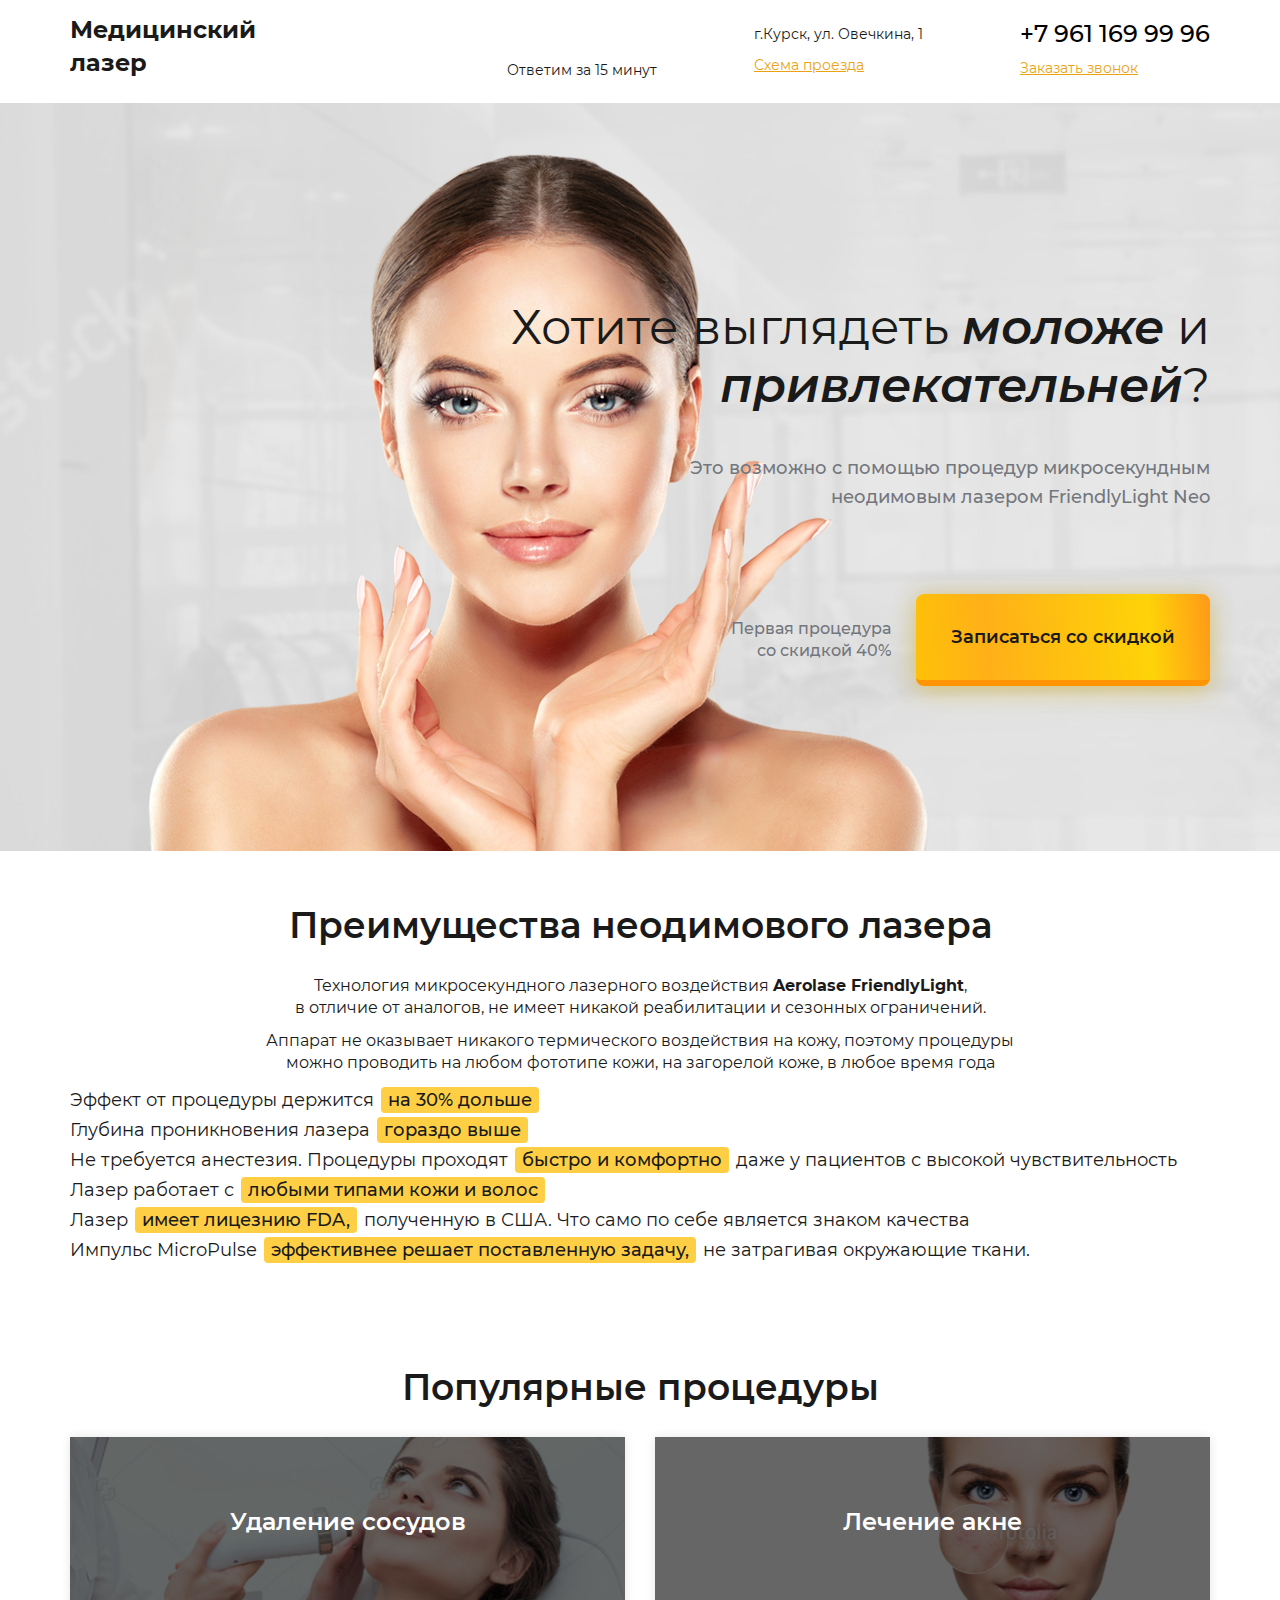
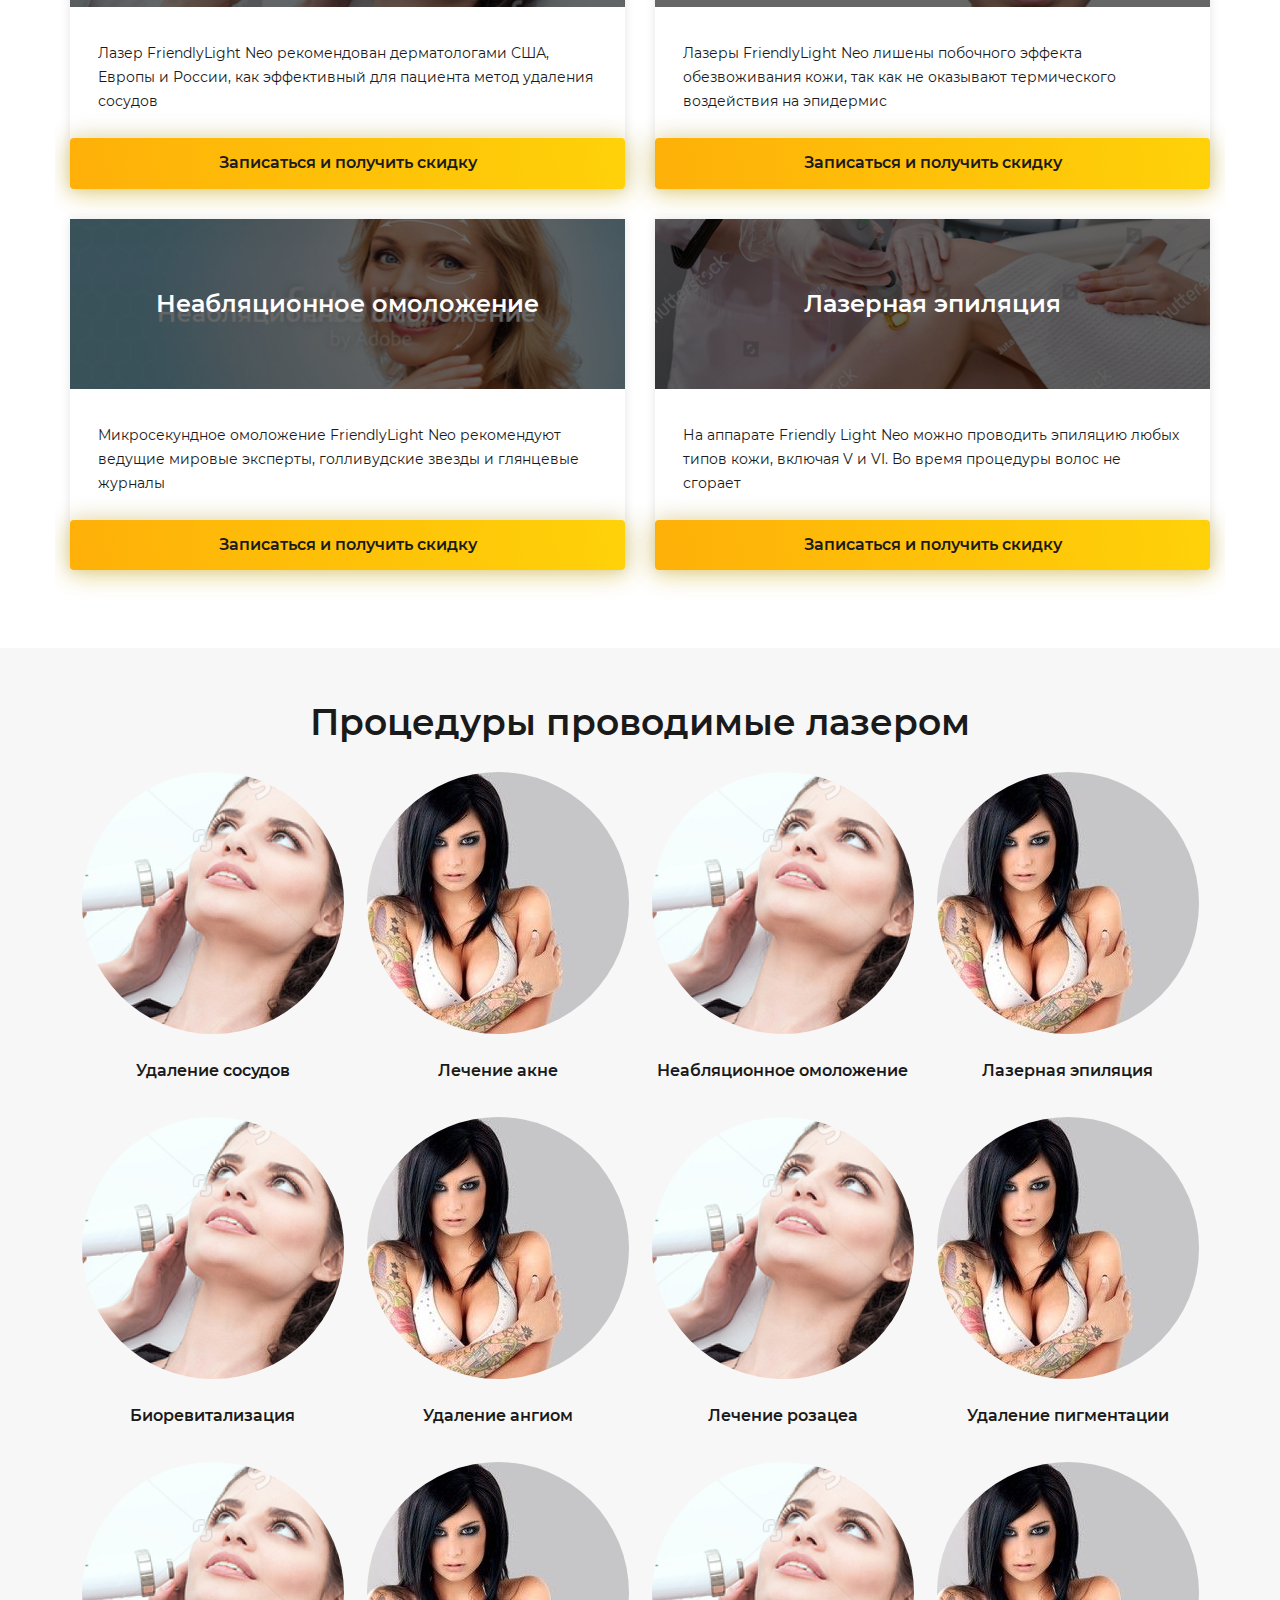
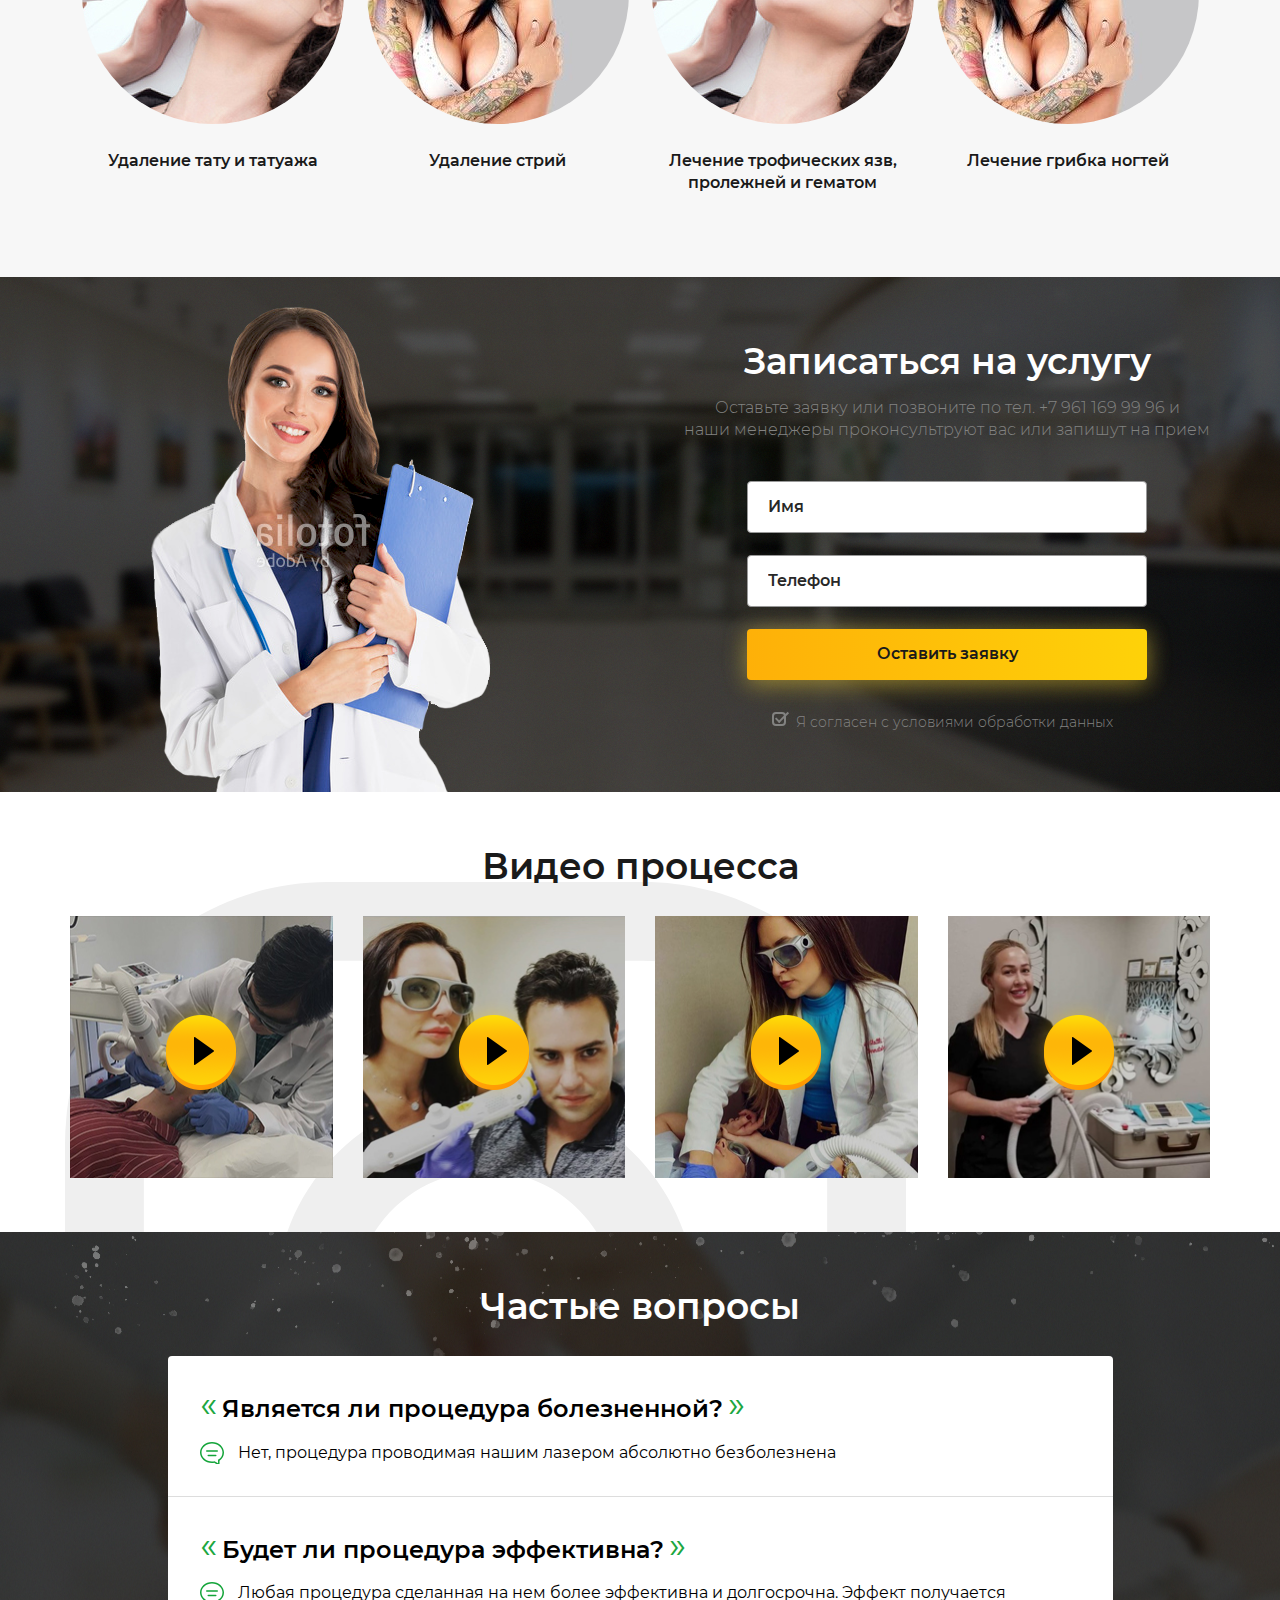
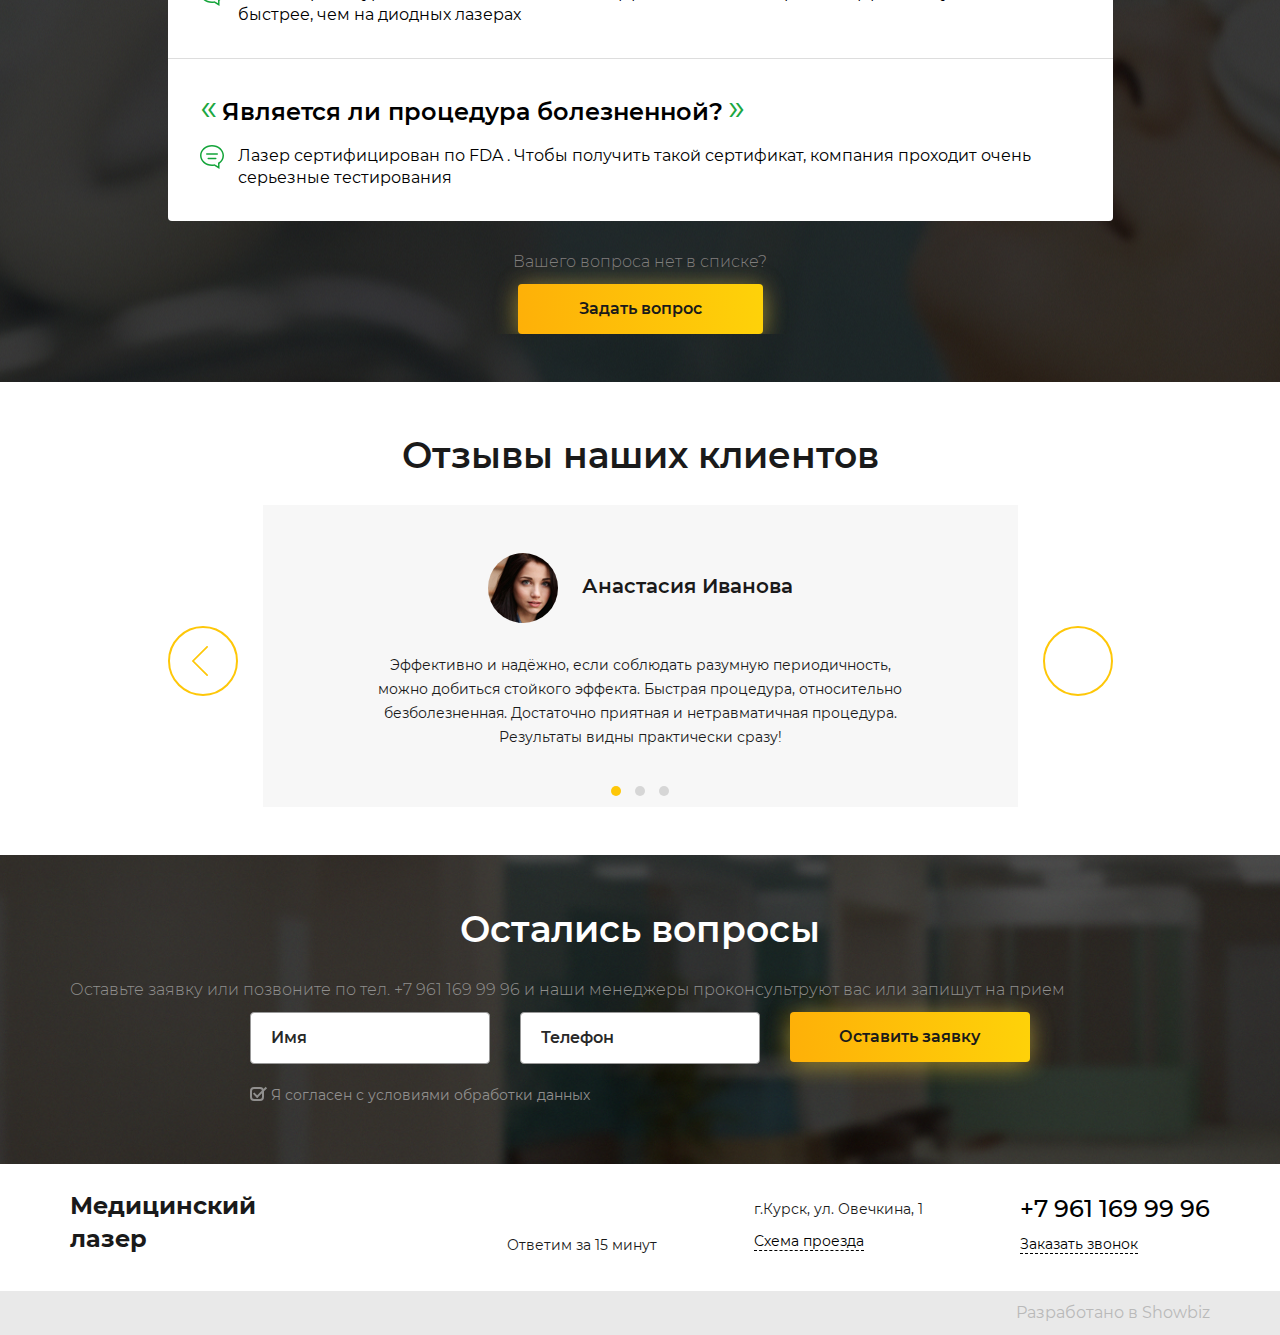
==== commit a888c795: "Update 2018-12-22T05:26:38.042Z" ====
--- a/index.html
+++ b/index.html
@@ -277,12 +277,9 @@
         <section class="section sign-up" style="background-image: url('img/sign-up-bg.jpg');">
           <div class="section__inner">
             <div class="sign-up__wrap">
-              <div class="sign-up__col-l">
-                <img src="img/sign-up-model.png" alt="">
-              </div>
-              <div class="sign-up__col-r">
+              <div class="sign-up__col">
                 <h2 class="section__title">Записаться на услугу</h2>
-                <p class="section__title-text">Оставьте заявку или позвоните по тел. +7 961 169 99 96 и
+                <p class="section__title-text">Оставьте заявку или позвоните по тел. +7 961 169 99 96 и <br>
                 наши менеджеры проконсультруют вас или запишут на прием</p>
                 <form action="" class="sign-up__form">
                   <label class="field-text">
@@ -298,12 +295,12 @@
                   <div class="field-actions">
                     <button class="btn" type="submit">Оставить заявку</button>
                     <div class="field-checkbox">
-                      <label class="field-checkbox__name">
-                        <input class="field-checkbox__input" type="checkbox" id="" name="" checked>
-                        <span class="field-checkbox__name-text">Я согласен с условиями обработки данных</span>
-                      </label>
-                    </div>
-                  </div>
+                    </div>
+                  </div>
+                  <label class="field-checkbox__name">
+                    <input class="field-checkbox__input" type="checkbox" id="" name="" checked>
+                    <span class="field-checkbox__name-text">Я согласен с условиями обработки данных</span>
+                  </label>
                 </form>
               </div>
             </div>
--- a/css/style.min.css
+++ b/css/style.min.css
@@ -2,4 +2,4 @@
  * ВНИМАНИЕ! Этот файл генерируется автоматически.
  * Не пишите сюда ничего вручную, все такие правки будут потеряны.
  * Читайте ./README.md для понимания.
- */.owl-carousel{display:none;width:100%;-webkit-tap-highlight-color:transparent;position:relative;z-index:1}.owl-carousel .owl-stage{position:relative;-ms-touch-action:pan-Y;touch-action:manipulation;-moz-backface-visibility:hidden}.owl-carousel .owl-stage:after{content:".";display:block;clear:both;visibility:hidden;line-height:0;height:0}.owl-carousel .owl-stage-outer{position:relative;overflow:hidden;-webkit-transform:translate3d(0px,0,0)}.owl-carousel .owl-item,.owl-carousel .owl-wrapper{-webkit-backface-visibility:hidden;-moz-backface-visibility:hidden;-ms-backface-visibility:hidden;-webkit-transform:translate3d(0,0,0);-moz-transform:translate3d(0,0,0);-ms-transform:translate3d(0,0,0)}.owl-carousel .owl-item{position:relative;min-height:1px;float:left;-webkit-backface-visibility:hidden;-webkit-tap-highlight-color:transparent;-webkit-touch-callout:none}.owl-carousel .owl-item img{display:block;width:100%}.owl-carousel .owl-dots.disabled,.owl-carousel .owl-nav.disabled{display:none}.owl-carousel .owl-dot,.owl-carousel .owl-nav .owl-next,.owl-carousel .owl-nav .owl-prev{cursor:pointer;-webkit-user-select:none;-khtml-user-select:none;-moz-user-select:none;-ms-user-select:none;user-select:none}.owl-carousel .owl-nav button.owl-next,.owl-carousel .owl-nav button.owl-prev,.owl-carousel button.owl-dot{background:0 0;color:inherit;border:none;padding:0!important;font:inherit}.owl-carousel.owl-loaded{display:block}.owl-carousel.owl-loading{opacity:0;display:block}.owl-carousel.owl-hidden{opacity:0}.owl-carousel.owl-refresh .owl-item{visibility:hidden}.owl-carousel.owl-drag .owl-item{-ms-touch-action:pan-y;touch-action:pan-y;-webkit-user-select:none;-moz-user-select:none;-ms-user-select:none;user-select:none}.owl-carousel.owl-grab{cursor:move;cursor:grab}.owl-carousel.owl-rtl{direction:rtl}.owl-carousel.owl-rtl .owl-item{float:right}.no-js .owl-carousel{display:block}.owl-carousel .animated{animation-duration:1000ms;animation-fill-mode:both}.owl-carousel .owl-animated-in{z-index:0}.owl-carousel .owl-animated-out{z-index:1}.owl-carousel .fadeOut{animation-name:fadeOut}@keyframes fadeOut{0%{opacity:1}100%{opacity:0}}.owl-height{transition:height 500ms ease-in-out}.owl-carousel .owl-item .owl-lazy{opacity:0;transition:opacity 400ms ease}.owl-carousel .owl-item .owl-lazy:not([src]),.owl-carousel .owl-item .owl-lazy[src^=""]{max-height:0}.owl-carousel .owl-item img.owl-lazy{transform-style:preserve-3d}.owl-carousel .owl-video-wrapper{position:relative;height:100%;background:#000}.owl-carousel .owl-video-play-icon{position:absolute;height:80px;width:80px;left:50%;top:50%;margin-left:-40px;margin-top:-40px;background:url(owl.video.play.png) no-repeat;cursor:pointer;z-index:1;-webkit-backface-visibility:hidden;transition:transform 100ms ease}.owl-carousel .owl-video-play-icon:hover{-ms-transform:scale(1.3,1.3);transform:scale(1.3,1.3)}.owl-carousel .owl-video-playing .owl-video-play-icon,.owl-carousel .owl-video-playing .owl-video-tn{display:none}.owl-carousel .owl-video-tn{opacity:0;height:100%;background-position:center center;background-repeat:no-repeat;background-size:contain;transition:opacity 400ms ease}.owl-carousel .owl-video-frame{position:relative;z-index:1;height:100%;width:100%}.owl-theme .owl-nav{margin-top:10px;text-align:center;-webkit-tap-highlight-color:transparent}.owl-theme .owl-nav [class*=owl-]{color:#FFF;font-size:14px;margin:5px;padding:4px 7px;background:#D6D6D6;display:inline-block;cursor:pointer;border-radius:3px}.owl-theme .owl-nav [class*=owl-]:hover{background:#869791;color:#FFF;text-decoration:none}.owl-theme .owl-nav .disabled{opacity:.5;cursor:default}.owl-theme .owl-nav.disabled+.owl-dots{margin-top:10px}.owl-theme .owl-dots{text-align:center;-webkit-tap-highlight-color:transparent}.owl-theme .owl-dots .owl-dot{display:inline-block;zoom:1}.owl-theme .owl-dots .owl-dot span{width:10px;height:10px;margin:5px 7px;background:#D6D6D6;display:block;-webkit-backface-visibility:visible;transition:opacity 200ms ease;border-radius:30px}.owl-theme .owl-dots .owl-dot.active span,.owl-theme .owl-dots .owl-dot:hover span{background:#869791}body.compensate-for-scrollbar{overflow:hidden}.fancybox-active{height:auto}.fancybox-is-hidden{left:-9999px;margin:0;position:absolute!important;top:-9999px;visibility:hidden}.fancybox-container{-webkit-backface-visibility:hidden;height:100%;left:0;outline:0;position:fixed;-webkit-tap-highlight-color:transparent;top:0;-ms-touch-action:manipulation;touch-action:manipulation;transform:translateZ(0);width:100%;z-index:99992}.fancybox-container *{box-sizing:border-box}.fancybox-bg,.fancybox-inner,.fancybox-outer,.fancybox-stage{bottom:0;left:0;position:absolute;right:0;top:0}.fancybox-outer{-webkit-overflow-scrolling:touch;overflow-y:auto}.fancybox-bg{background:#1e1e1e;opacity:0;transition-duration:inherit;transition-property:opacity;transition-timing-function:cubic-bezier(.47,0,.74,.71)}.fancybox-is-open .fancybox-bg{opacity:.9;transition-timing-function:cubic-bezier(.22,.61,.36,1)}.fancybox-caption,.fancybox-infobar,.fancybox-navigation .fancybox-button,.fancybox-toolbar{direction:ltr;opacity:0;position:absolute;transition:opacity .25s ease,visibility 0s ease .25s;visibility:hidden;z-index:99997}.fancybox-show-caption .fancybox-caption,.fancybox-show-infobar .fancybox-infobar,.fancybox-show-nav .fancybox-navigation .fancybox-button,.fancybox-show-toolbar .fancybox-toolbar{opacity:1;transition:opacity .25s ease 0s,visibility 0s ease 0s;visibility:visible}.fancybox-infobar{color:#ccc;font-size:13px;-webkit-font-smoothing:subpixel-antialiased;height:44px;left:0;line-height:44px;min-width:44px;mix-blend-mode:difference;padding:0 10px;pointer-events:none;top:0;-webkit-touch-callout:none;-webkit-user-select:none;-moz-user-select:none;-ms-user-select:none;user-select:none}.fancybox-toolbar{right:0;top:0}.fancybox-stage{direction:ltr;overflow:visible;transform:translateZ(0);z-index:99994}.fancybox-is-open .fancybox-stage{overflow:hidden}.fancybox-slide{-webkit-backface-visibility:hidden;display:none;height:100%;left:0;outline:0;overflow:auto;-webkit-overflow-scrolling:touch;padding:44px;position:absolute;text-align:center;top:0;transition-property:transform,opacity;white-space:normal;width:100%;z-index:99994}.fancybox-slide:before{content:"";display:inline-block;font-size:0;height:100%;vertical-align:middle;width:0}.fancybox-is-sliding .fancybox-slide,.fancybox-slide--current,.fancybox-slide--next,.fancybox-slide--previous{display:block}.fancybox-slide--image{overflow:hidden;padding:44px 0}.fancybox-slide--image:before{display:none}.fancybox-slide--html{padding:6px}.fancybox-content{background:#fff;display:inline-block;margin:0;max-width:100%;overflow:auto;-webkit-overflow-scrolling:touch;padding:44px;position:relative;text-align:left;vertical-align:middle}.fancybox-slide--image .fancybox-content{animation-timing-function:cubic-bezier(.5,0,.14,1);-webkit-backface-visibility:hidden;background:0 0/100% 100% no-repeat;left:0;max-width:none;overflow:visible;padding:0;position:absolute;top:0;transform-origin:top left;transition-property:transform,opacity;-webkit-user-select:none;-moz-user-select:none;-ms-user-select:none;user-select:none;z-index:99995}.fancybox-can-zoomOut .fancybox-content{cursor:zoom-out}.fancybox-can-zoomIn .fancybox-content{cursor:zoom-in}.fancybox-can-pan .fancybox-content,.fancybox-can-swipe .fancybox-content{cursor:grab}.fancybox-is-grabbing .fancybox-content{cursor:grabbing}.fancybox-container [data-selectable=true]{cursor:text}.fancybox-image,.fancybox-spaceball{background:0 0;border:0;height:100%;left:0;margin:0;max-height:none;max-width:none;padding:0;position:absolute;top:0;-webkit-user-select:none;-moz-user-select:none;-ms-user-select:none;user-select:none;width:100%}.fancybox-spaceball{z-index:1}.fancybox-slide--iframe .fancybox-content,.fancybox-slide--map .fancybox-content,.fancybox-slide--pdf .fancybox-content,.fancybox-slide--video .fancybox-content{height:100%;overflow:visible;padding:0;width:100%}.fancybox-slide--video .fancybox-content{background:#000}.fancybox-slide--map .fancybox-content{background:#e5e3df}.fancybox-slide--iframe .fancybox-content{background:#fff}.fancybox-iframe,.fancybox-video{background:0 0;border:0;display:block;height:100%;margin:0;overflow:hidden;padding:0;width:100%}.fancybox-iframe{left:0;position:absolute;top:0}.fancybox-error{background:#fff;cursor:default;max-width:400px;padding:40px;width:100%}.fancybox-error p{color:#444;font-size:16px;line-height:20px;margin:0;padding:0}.fancybox-button{background:rgba(30,30,30,.6);border:0;border-radius:0;box-shadow:none;cursor:pointer;display:inline-block;height:44px;margin:0;padding:10px;position:relative;transition:color .2s;vertical-align:top;visibility:inherit;width:44px}.fancybox-button,.fancybox-button:link,.fancybox-button:visited{color:#ccc}.fancybox-button:hover{color:#fff}.fancybox-button:focus{outline:0}.fancybox-button.fancybox-focus{outline:dotted 1px}.fancybox-button[disabled],.fancybox-button[disabled]:hover{color:#888;cursor:default;outline:0}.fancybox-button div{height:100%}.fancybox-button svg{display:block;height:100%;overflow:visible;position:relative;width:100%}.fancybox-button svg path{fill:currentColor;stroke-width:0}.fancybox-button--fsenter svg:nth-child(2),.fancybox-button--fsexit svg:first-child,.fancybox-button--pause svg:first-child,.fancybox-button--play svg:nth-child(2){display:none}.fancybox-progress{background:#ff5268;height:2px;left:0;position:absolute;right:0;top:0;transform:scaleX(0);transform-origin:0;transition-property:transform;transition-timing-function:linear;z-index:99998}.fancybox-close-small{background:0 0;border:0;border-radius:0;color:#ccc;cursor:pointer;opacity:.8;padding:8px;position:absolute;right:-12px;top:-44px;z-index:401}.fancybox-close-small:hover{color:#fff;opacity:1}.fancybox-slide--html .fancybox-close-small{color:currentColor;padding:10px;right:0;top:0}.fancybox-slide--image.fancybox-is-scaling .fancybox-content{overflow:hidden}.fancybox-is-scaling .fancybox-close-small,.fancybox-is-zoomable.fancybox-can-pan .fancybox-close-small{display:none}.fancybox-navigation .fancybox-button{background-clip:content-box;height:100px;opacity:0;position:absolute;top:calc(50% - 50px);width:70px}.fancybox-navigation .fancybox-button div{padding:7px}.fancybox-navigation .fancybox-button--arrow_left{left:0;left:env(safe-area-inset-left);padding:31px 26px 31px 6px}.fancybox-navigation .fancybox-button--arrow_right{padding:31px 6px 31px 26px;right:0;right:env(safe-area-inset-right)}.fancybox-caption{background:linear-gradient(0deg,rgba(0,0,0,.85) 0,rgba(0,0,0,.3) 50%,rgba(0,0,0,.15) 65%,rgba(0,0,0,.075) 75.5%,rgba(0,0,0,.037) 82.85%,rgba(0,0,0,.019) 88%,transparent);bottom:0;color:#eee;font-size:14px;font-weight:400;left:0;line-height:1.5;padding:75px 44px 25px;pointer-events:none;right:0;text-align:center;z-index:99996}@supports (padding:max(0px)){.fancybox-caption{padding:75px max(44px,env(safe-area-inset-right)) max(25px,env(safe-area-inset-bottom)) max(44px,env(safe-area-inset-left))}}.fancybox-caption--separate{margin-top:-50px}.fancybox-caption__body{max-height:50vh;overflow:auto;pointer-events:all}.fancybox-caption a,.fancybox-caption a:link,.fancybox-caption a:visited{color:#ccc;text-decoration:none}.fancybox-caption a:hover{color:#fff;text-decoration:underline}.fancybox-loading{animation:a 1s linear infinite;background:0 0;border:4px solid #888;border-bottom-color:#fff;border-radius:50%;height:50px;left:50%;margin:-25px 0 0 -25px;opacity:.7;padding:0;position:absolute;top:50%;width:50px;z-index:99999}@keyframes a{to{transform:rotate(1turn)}}.fancybox-animated{transition-timing-function:cubic-bezier(0,0,.25,1)}.fancybox-fx-slide.fancybox-slide--previous{opacity:0;transform:translate3d(-100%,0,0)}.fancybox-fx-slide.fancybox-slide--next{opacity:0;transform:translate3d(100%,0,0)}.fancybox-fx-slide.fancybox-slide--current{opacity:1;transform:translateZ(0)}.fancybox-fx-fade.fancybox-slide--next,.fancybox-fx-fade.fancybox-slide--previous{opacity:0;transition-timing-function:cubic-bezier(.19,1,.22,1)}.fancybox-fx-fade.fancybox-slide--current{opacity:1}.fancybox-fx-zoom-in-out.fancybox-slide--previous{opacity:0;transform:scale3d(1.5,1.5,1.5)}.fancybox-fx-zoom-in-out.fancybox-slide--next{opacity:0;transform:scale3d(.5,.5,.5)}.fancybox-fx-zoom-in-out.fancybox-slide--current{opacity:1;transform:scaleX(1)}.fancybox-fx-rotate.fancybox-slide--previous{opacity:0;transform:rotate(-1turn)}.fancybox-fx-rotate.fancybox-slide--next{opacity:0;transform:rotate(1turn)}.fancybox-fx-rotate.fancybox-slide--current{opacity:1;transform:rotate(0deg)}.fancybox-fx-circular.fancybox-slide--previous{opacity:0;transform:scale3d(0,0,0) translate3d(-100%,0,0)}.fancybox-fx-circular.fancybox-slide--next{opacity:0;transform:scale3d(0,0,0) translate3d(100%,0,0)}.fancybox-fx-circular.fancybox-slide--current{opacity:1;transform:scaleX(1) translateZ(0)}.fancybox-fx-tube.fancybox-slide--previous{transform:translate3d(-100%,0,0) scale(.1) skew(-10deg)}.fancybox-fx-tube.fancybox-slide--next{transform:translate3d(100%,0,0) scale(.1) skew(10deg)}.fancybox-fx-tube.fancybox-slide--current{transform:translateZ(0) scale(1)}@media (max-height:576px){.fancybox-slide{padding-left:6px;padding-right:6px}.fancybox-slide--image{padding:6px 0}.fancybox-close-small{right:-6px}.fancybox-slide--image .fancybox-close-small{background:#4e4e4e;color:#f2f4f6;height:36px;opacity:1;padding:6px;right:0;top:0;width:36px}.fancybox-caption{padding-left:12px;padding-right:12px}@supports (padding:max(0px)){.fancybox-caption{padding-left:max(12px,env(safe-area-inset-left));padding-right:max(12px,env(safe-area-inset-right))}}}.fancybox-share{background:#f4f4f4;border-radius:3px;max-width:90%;padding:30px;text-align:center}.fancybox-share h1{color:#222;font-size:35px;font-weight:700;margin:0 0 20px}.fancybox-share p{margin:0;padding:0}.fancybox-share__button{border:0;border-radius:3px;display:inline-block;font-size:14px;font-weight:700;line-height:40px;margin:0 5px 10px;min-width:130px;padding:0 15px;text-decoration:none;transition:all .2s;-webkit-user-select:none;-moz-user-select:none;-ms-user-select:none;user-select:none;white-space:nowrap}.fancybox-share__button:link,.fancybox-share__button:visited{color:#fff}.fancybox-share__button:hover{text-decoration:none}.fancybox-share__button--fb{background:#3b5998}.fancybox-share__button--fb:hover{background:#344e86}.fancybox-share__button--pt{background:#bd081d}.fancybox-share__button--pt:hover{background:#aa0719}.fancybox-share__button--tw{background:#1da1f2}.fancybox-share__button--tw:hover{background:#0d95e8}.fancybox-share__button svg{height:25px;margin-right:7px;position:relative;top:-1px;vertical-align:middle;width:25px}.fancybox-share__button svg path{fill:#fff}.fancybox-share__input{background:0 0;border:0;border-bottom:1px solid #d7d7d7;border-radius:0;color:#5d5b5b;font-size:14px;margin:10px 0 0;outline:0;padding:10px 15px;width:100%}.fancybox-thumbs{background:#ddd;bottom:0;display:none;margin:0;-webkit-overflow-scrolling:touch;-ms-overflow-style:-ms-autohiding-scrollbar;padding:2px 2px 4px;position:absolute;right:0;-webkit-tap-highlight-color:transparent;top:0;width:212px;z-index:99995}.fancybox-thumbs-x{overflow-x:auto;overflow-y:hidden}.fancybox-show-thumbs .fancybox-thumbs{display:block}.fancybox-show-thumbs .fancybox-inner{right:212px}.fancybox-thumbs__list{font-size:0;height:100%;list-style:none;margin:0;overflow-x:hidden;overflow-y:auto;padding:0;position:absolute;position:relative;white-space:nowrap;width:100%}.fancybox-thumbs-x .fancybox-thumbs__list{overflow:hidden}.fancybox-thumbs-y .fancybox-thumbs__list::-webkit-scrollbar{width:7px}.fancybox-thumbs-y .fancybox-thumbs__list::-webkit-scrollbar-track{background:#fff;border-radius:10px;box-shadow:inset 0 0 6px rgba(0,0,0,.3)}.fancybox-thumbs-y .fancybox-thumbs__list::-webkit-scrollbar-thumb{background:#2a2a2a;border-radius:10px}.fancybox-thumbs__list a{-webkit-backface-visibility:hidden;backface-visibility:hidden;background-color:rgba(0,0,0,.1);background-position:50%;background-repeat:no-repeat;background-size:cover;cursor:pointer;float:left;height:75px;margin:2px;max-height:calc(100% - 8px);max-width:calc(50% - 4px);outline:0;overflow:hidden;padding:0;position:relative;-webkit-tap-highlight-color:transparent;width:100px}.fancybox-thumbs__list a:before{border:6px solid #ff5268;bottom:0;content:"";left:0;opacity:0;position:absolute;right:0;top:0;transition:all .2s cubic-bezier(.25,.46,.45,.94);z-index:99991}.fancybox-thumbs__list a:focus:before{opacity:.5}.fancybox-thumbs__list a.fancybox-thumbs-active:before{opacity:1}@media (max-width:576px){.fancybox-thumbs{width:110px}.fancybox-show-thumbs .fancybox-inner{right:110px}.fancybox-thumbs__list a{max-width:calc(100% - 10px)}}/*! nouislider - 10.1.0 - 2017-07-28 17:11:18 */.noUi-target,.noUi-target *{-webkit-touch-callout:none;-webkit-tap-highlight-color:transparent;-webkit-user-select:none;-ms-touch-action:none;touch-action:none;-ms-user-select:none;-moz-user-select:none;user-select:none;-moz-box-sizing:border-box;box-sizing:border-box}.noUi-target{position:relative;direction:ltr}.noUi-base{width:100%;height:100%;position:relative;z-index:1}.noUi-connect{position:absolute;right:0;top:0;left:0;bottom:0}.noUi-origin{position:absolute;height:0;width:0}.noUi-handle{position:relative;z-index:1}.noUi-state-tap .noUi-connect,.noUi-state-tap .noUi-origin{-webkit-transition:top .3s,right .3s,bottom .3s,left .3s;transition:top .3s,right .3s,bottom .3s,left .3s}.noUi-state-drag *{cursor:inherit!important}.noUi-base,.noUi-handle{-webkit-transform:translate3d(0,0,0);transform:translate3d(0,0,0)}.noUi-horizontal{height:18px}.noUi-horizontal .noUi-handle{width:34px;height:28px;left:-17px;top:-6px}.noUi-vertical{width:18px}.noUi-vertical .noUi-handle{width:28px;height:34px;left:-6px;top:-17px}.noUi-target{background:#FAFAFA;border-radius:4px;border:1px solid #D3D3D3;box-shadow:inset 0 1px 1px #F0F0F0,0 3px 6px -5px #BBB}.noUi-connect{background:#3FB8AF;border-radius:4px;box-shadow:inset 0 0 3px rgba(51,51,51,.45);-webkit-transition:background 450ms;transition:background 450ms}.noUi-draggable{cursor:ew-resize}.noUi-vertical .noUi-draggable{cursor:ns-resize}.noUi-handle{border:1px solid #D9D9D9;border-radius:3px;background:#FFF;cursor:default;box-shadow:inset 0 0 1px #FFF,inset 0 1px 7px #EBEBEB,0 3px 6px -3px #BBB}.noUi-active{box-shadow:inset 0 0 1px #FFF,inset 0 1px 7px #DDD,0 3px 6px -3px #BBB}.noUi-handle:after,.noUi-handle:before{content:"";display:block;position:absolute;height:14px;width:1px;background:#E8E7E6;left:14px;top:6px}.noUi-handle:after{left:17px}.noUi-vertical .noUi-handle:after,.noUi-vertical .noUi-handle:before{width:14px;height:1px;left:6px;top:14px}.noUi-vertical .noUi-handle:after{top:17px}[disabled] .noUi-connect{background:#B8B8B8}[disabled] .noUi-handle,[disabled].noUi-handle,[disabled].noUi-target{cursor:not-allowed}.noUi-pips,.noUi-pips *{-moz-box-sizing:border-box;box-sizing:border-box}.noUi-pips{position:absolute;color:#999}.noUi-value{position:absolute;white-space:nowrap;text-align:center}.noUi-value-sub{color:#ccc;font-size:10px}.noUi-marker{position:absolute;background:#CCC}.noUi-marker-large,.noUi-marker-sub{background:#AAA}.noUi-pips-horizontal{padding:10px 0;height:80px;top:100%;left:0;width:100%}.noUi-value-horizontal{-webkit-transform:translate3d(-50%,50%,0);transform:translate3d(-50%,50%,0)}.noUi-marker-horizontal.noUi-marker{margin-left:-1px;width:2px;height:5px}.noUi-marker-horizontal.noUi-marker-sub{height:10px}.noUi-marker-horizontal.noUi-marker-large{height:15px}.noUi-pips-vertical{padding:0 10px;height:100%;top:0;left:100%}.noUi-value-vertical{-webkit-transform:translate3d(0,50%,0);transform:translate3d(0,50%,0);padding-left:25px}.noUi-marker-vertical.noUi-marker{width:5px;height:2px;margin-top:-1px}.noUi-marker-vertical.noUi-marker-sub{width:10px}.noUi-marker-vertical.noUi-marker-large{width:15px}.noUi-tooltip{display:block;position:absolute;border:1px solid #D9D9D9;border-radius:3px;background:#fff;color:#000;padding:5px;text-align:center;white-space:nowrap}.noUi-horizontal .noUi-tooltip{-webkit-transform:translate(-50%,0);transform:translate(-50%,0);left:50%;bottom:120%}.noUi-vertical .noUi-tooltip{-webkit-transform:translate(0,-50%);transform:translate(0,-50%);top:50%;right:120%}@-ms-viewport{width:device-width}.page{-webkit-box-sizing:border-box;box-sizing:border-box;font-size:10px;-webkit-tap-highlight-color:transparent;-ms-overflow-style:scrollbar;-ms-text-size-adjust:100%;min-width:320px;min-height:100%}.page__inner{min-height:100vh;display:-webkit-box;display:-ms-flexbox;display:flex;-webkit-box-orient:vertical;-webkit-box-direction:normal;-ms-flex-direction:column;flex-direction:column}.page__content{-webkit-box-flex:1;-ms-flex-positive:1;flex-grow:1}.page__footer-wrapper{-ms-flex-negative:0;flex-shrink:0}*,:after,:before{-webkit-box-sizing:inherit;box-sizing:inherit}body{display:-webkit-box;display:-ms-flexbox;display:flex;-webkit-box-orient:vertical;-webkit-box-direction:normal;-ms-flex-direction:column;flex-direction:column;background-color:#fff;margin:0;min-height:100%}[tabindex='-1']:focus{outline:0!important}[role=button]{cursor:pointer}input[type=search]{-webkit-appearance:textfield}[role=button],a,button,input,label,select,textarea{-ms-touch-action:manipulation;touch-action:manipulation}a svg,button svg{pointer-events:none}img{max-width:100%;height:auto}@font-face{font-family:Montserrat;src:url(../fonts/Montserrat-Light.eot);src:local("Montserrat Light"),local("Montserrat-Light"),url(../fonts/Montserrat-Light.eot?#iefix) format("embedded-opentype"),url(../fonts/Montserrat-Light.woff) format("woff"),url(../fonts/Montserrat-Light.ttf) format("truetype");font-weight:300;font-style:normal}@font-face{font-family:Montserrat;src:url(../fonts/Montserrat-MediumItalic.eot);src:local("Montserrat Medium Italic"),local("Montserrat-MediumItalic"),url(../fonts/Montserrat-MediumItalic.eot?#iefix) format("embedded-opentype"),url(../fonts/Montserrat-MediumItalic.woff) format("woff"),url(../fonts/Montserrat-MediumItalic.ttf) format("truetype");font-weight:500;font-style:italic}@font-face{font-family:Montserrat;src:url(../fonts/Montserrat-Thin.eot);src:local("Montserrat Thin"),local("Montserrat-Thin"),url(../fonts/Montserrat-Thin.eot?#iefix) format("embedded-opentype"),url(../fonts/Montserrat-Thin.woff) format("woff"),url(../fonts/Montserrat-Thin.ttf) format("truetype");font-weight:100;font-style:normal}@font-face{font-family:Montserrat;src:url(../fonts/Montserrat-ExtraLightItalic.eot);src:local("Montserrat ExtraLight Italic"),local("Montserrat-ExtraLightItalic"),url(../fonts/Montserrat-ExtraLightItalic.eot?#iefix) format("embedded-opentype"),url(../fonts/Montserrat-ExtraLightItalic.woff) format("woff"),url(../fonts/Montserrat-ExtraLightItalic.ttf) format("truetype");font-weight:200;font-style:italic}@font-face{font-family:Montserrat;src:url(../fonts/Montserrat-BoldItalic.eot);src:local("Montserrat Bold Italic"),local("Montserrat-BoldItalic"),url(../fonts/Montserrat-BoldItalic.eot?#iefix) format("embedded-opentype"),url(../fonts/Montserrat-BoldItalic.woff) format("woff"),url(../fonts/Montserrat-BoldItalic.ttf) format("truetype");font-weight:700;font-style:italic}@font-face{font-family:Montserrat;src:url(../fonts/Montserrat-SemiBold.eot);src:local("Montserrat SemiBold"),local("Montserrat-SemiBold"),url(../fonts/Montserrat-SemiBold.eot?#iefix) format("embedded-opentype"),url(../fonts/Montserrat-SemiBold.woff) format("woff"),url(../fonts/Montserrat-SemiBold.ttf) format("truetype");font-weight:600;font-style:normal}@font-face{font-family:Montserrat;src:url(../fonts/Montserrat-ExtraLight.eot);src:local("Montserrat ExtraLight"),local("Montserrat-ExtraLight"),url(../fonts/Montserrat-ExtraLight.eot?#iefix) format("embedded-opentype"),url(../fonts/Montserrat-ExtraLight.woff) format("woff"),url(../fonts/Montserrat-ExtraLight.ttf) format("truetype");font-weight:200;font-style:normal}@font-face{font-family:Montserrat;src:url(../fonts/Montserrat-ExtraBoldItalic.eot);src:local("Montserrat ExtraBold Italic"),local("Montserrat-ExtraBoldItalic"),url(../fonts/Montserrat-ExtraBoldItalic.eot?#iefix) format("embedded-opentype"),url(../fonts/Montserrat-ExtraBoldItalic.woff) format("woff"),url(../fonts/Montserrat-ExtraBoldItalic.ttf) format("truetype");font-weight:800;font-style:italic}@font-face{font-family:Montserrat;src:url(../fonts/Montserrat-Italic.eot);src:local("Montserrat Italic"),local("Montserrat-Italic"),url(../fonts/Montserrat-Italic.eot?#iefix) format("embedded-opentype"),url(../fonts/Montserrat-Italic.woff) format("woff"),url(../fonts/Montserrat-Italic.ttf) format("truetype");font-weight:400;font-style:italic}@font-face{font-family:Montserrat;src:url(../fonts/Montserrat-Bold.eot);src:local("Montserrat Bold"),local("Montserrat-Bold"),url(../fonts/Montserrat-Bold.eot?#iefix) format("embedded-opentype"),url(../fonts/Montserrat-Bold.woff) format("woff"),url(../fonts/Montserrat-Bold.ttf) format("truetype");font-weight:700;font-style:normal}@font-face{font-family:Montserrat;src:url(../fonts/Montserrat-LightItalic.eot);src:local("Montserrat Light Italic"),local("Montserrat-LightItalic"),url(../fonts/Montserrat-LightItalic.eot?#iefix) format("embedded-opentype"),url(../fonts/Montserrat-LightItalic.woff) format("woff"),url(../fonts/Montserrat-LightItalic.ttf) format("truetype");font-weight:300;font-style:italic}@font-face{font-family:Montserrat;src:url(../fonts/Montserrat-BlackItalic.eot);src:local("Montserrat Black Italic"),local("Montserrat-BlackItalic"),url(../fonts/Montserrat-BlackItalic.eot?#iefix) format("embedded-opentype"),url(../fonts/Montserrat-BlackItalic.woff) format("woff"),url(../fonts/Montserrat-BlackItalic.ttf) format("truetype");font-weight:900;font-style:italic}@font-face{font-family:Montserrat;src:url(../fonts/Montserrat-SemiBoldItalic.eot);src:local("Montserrat SemiBold Italic"),local("Montserrat-SemiBoldItalic"),url(../fonts/Montserrat-SemiBoldItalic.eot?#iefix) format("embedded-opentype"),url(../fonts/Montserrat-SemiBoldItalic.woff) format("woff"),url(../fonts/Montserrat-SemiBoldItalic.ttf) format("truetype");font-weight:600;font-style:italic}@font-face{font-family:Montserrat;src:url(../fonts/Montserrat-Regular.eot);src:local("Montserrat Regular"),local("Montserrat-Regular"),url(../fonts/Montserrat-Regular.eot?#iefix) format("embedded-opentype"),url(../fonts/Montserrat-Regular.woff) format("woff"),url(../fonts/Montserrat-Regular.ttf) format("truetype");font-weight:400;font-style:normal}@font-face{font-family:Montserrat;src:url(../fonts/Montserrat-Medium.eot);src:local("Montserrat Medium"),local("Montserrat-Medium"),url(../fonts/Montserrat-Medium.eot?#iefix) format("embedded-opentype"),url(../fonts/Montserrat-Medium.woff) format("woff"),url(../fonts/Montserrat-Medium.ttf) format("truetype");font-weight:500;font-style:normal}@font-face{font-family:Montserrat;src:url(../fonts/Montserrat-ExtraBold.eot);src:local("Montserrat ExtraBold"),local("Montserrat-ExtraBold"),url(../fonts/Montserrat-ExtraBold.eot?#iefix) format("embedded-opentype"),url(../fonts/Montserrat-ExtraBold.woff) format("woff"),url(../fonts/Montserrat-ExtraBold.ttf) format("truetype");font-weight:800;font-style:normal}@font-face{font-family:Montserrat;src:url(../fonts/Montserrat-Black.eot);src:local("Montserrat Black"),local("Montserrat-Black"),url(../fonts/Montserrat-Black.eot?#iefix) format("embedded-opentype"),url(../fonts/Montserrat-Black.woff) format("woff"),url(../fonts/Montserrat-Black.ttf) format("truetype");font-weight:900;font-style:normal}@font-face{font-family:Montserrat;src:url(../fonts/Montserrat-ThinItalic.eot);src:local("Montserrat Thin Italic"),local("Montserrat-ThinItalic"),url(../fonts/Montserrat-ThinItalic.eot?#iefix) format("embedded-opentype"),url(../fonts/Montserrat-ThinItalic.woff) format("woff"),url(../fonts/Montserrat-ThinItalic.ttf) format("truetype");font-weight:100;font-style:italic}body{font-family:Montserrat,Arial,sans-serif;font-size:16px;line-height:1.375em;color:#1a1a1a}h1,h2,h3,h4,h5,h6{font-family:Montserrat,Arial,sans-serif;font-weight:600;line-height:1.375em;color:currentColor}h1,h2,h3{margin-top:1.375em;margin-bottom:.6875em}h4,h5,h6{margin-top:.6875em;margin-bottom:.6875em}h1{font-size:2.25em}h2{font-size:1.875em}h3{font-size:1.5em}h4{font-size:1.25em}h5,h6{font-size:1em}address,blockquote,dl,figure,ol,p,pre,ul{margin-top:.6875em;margin-bottom:.6875em}address{font-style:normal}ol,ul{padding-left:1.2em}ol ol,ol ul,ul ol,ul ul{margin-top:0;margin-bottom:0}li{line-height:inherit}dt{font-weight:700}dd{margin-left:0}dd+dt{margin-top:.6875em}hr{margin-top:1.375em;margin-bottom:1.375em;border:0;border-top:1px solid #999}small{font-size:.75em}sub,sup{font-size:70%}mark{background:#fcf8e3;padding:.1em .3em}b,strong{font-weight:bolder}abbr[title]{-webkit-text-decoration:underline dotted;text-decoration:underline dotted}blockquote{padding:0;margin-left:0;margin-right:0}code,kbd,pre,samp{font-family:Menlo,Monaco,Consolas,"Liberation Mono","Courier New",monospace}code,kbd{padding:.06em .3em;color:#1a1a1a;background-color:#e6e6e6;border-radius:4px}kbd kbd{padding:0}pre{display:block;width:100%;overflow-x:auto;-moz-tab-size:2;-o-tab-size:2;tab-size:2}.dashed-link{color:#000;text-decoration:none;border-bottom:1px dashed #000}.dashed-link:focus,.dashed-link:hover{border-color:transparent}.phone-link{font-size:24px;font-weight:500;color:#000!important;text-decoration:none;white-space:nowrap}.page-header{background:#fff;padding:8px 0}.page-header__inner{width:100%;margin-left:auto;margin-right:auto;padding-left:15px;padding-right:15px;display:-webkit-box;display:-ms-flexbox;display:flex;-ms-flex-wrap:wrap;flex-wrap:wrap}.page-header .logo{font-weight:700;font-size:24px;margin:5px auto 5px 0}.page-header__bl{margin-top:5px;margin-bottom:5px}.page-header__bl:not(:last-child){margin-right:97px}.page-header__bl p{font-size:14px}.page-header a{color:#eba313}.page-header a:focus,.page-header a:hover{color:#a4720d}.page-footer{background:#fff}.page-footer__inner{width:100%;margin-left:auto;margin-right:auto;padding-left:15px;padding-right:15px;display:-webkit-box;display:-ms-flexbox;display:flex;-ms-flex-wrap:wrap;flex-wrap:wrap;overflow-y:hidden}.page-footer__top{padding:25px 0}.page-footer .logo{font-weight:700;font-size:24px;margin:0 auto 0 0}.page-footer__bl:not(:last-child){margin-right:97px}.page-footer__bl p{font-size:14px}.page-footer__bottom{background:#e9e9e9;color:#b9b9b9}.page-footer__bottom p{text-align:right;-ms-flex-preferred-size:100%;flex-basis:100%}.page-footer__bottom a{color:#b9b9b9;text-decoration:none}.main-nav{position:relative;z-index:10}.main-nav__list{margin:0;padding:0;list-style:none}.main-nav__item{position:relative}.main-nav__item--active>.main-nav__link{color:#000}.main-nav__link{display:block;padding:.5em;text-decoration:none;background-color:#fff}.main-nav__link:focus,.main-nav__link:hover{text-decoration:none;background-color:#e6e6e6}.main-nav__toggler{display:inline-block;padding:0;background:0 0;border:none}.no-js .main-nav__toggler{display:none}.logo{display:block;white-space:nowrap}.btn{-webkit-box-sizing:border-box;box-sizing:border-box;display:inline-block;margin:0;padding:.88em 1.24em;white-space:nowrap;vertical-align:middle;-webkit-user-select:none;-moz-user-select:none;-ms-user-select:none;user-select:none;text-align:center;font-size:1em;font-family:inherit;line-height:1.375em;text-decoration:none;text-transform:none;color:#1a1a1a;border-radius:4px;border:none;background-color:#e6e6e6;background-image:none;cursor:pointer;background-image:linear-gradient(-95deg,#fed209 0,#feb008 100%);font-weight:600}.btn:focus,.btn:hover{text-decoration:none;color:#1a1a1a;background-color:#ccc;border-color:#adadad}.btn:active,.btn:focus{outline:0;-webkit-box-shadow:0 0 0 2px rgba(254,207,69,.7);box-shadow:0 0 0 2px rgba(254,207,69,.7)}.btn--disabled,.btn:disabled{opacity:.7;cursor:not-allowed;color:#1a1a1a;background-color:#e6e6e6;border-color:#ccc}a.btn--disabled{pointer-events:none}.btn--intro{font-size:1.1em;border-bottom:6px solid #ff9504;border-radius:8px;padding:1.75em 2em;background-image:linear-gradient(-95deg,#ff9918 0,#fed308 21%,#ffb018 75%,#fec008 100%)}.temp-icon-left-arrow{background-image:url(../img/sprite-09721689214485578.png);background-position:0 0;width:32px;height:32px}.temp-icon-right-arrow{background-image:url(../img/sprite-09721689214485578.png);background-position:-36px 0;width:32px;height:32px}.field-text{display:block;margin-bottom:.6875em}.field-text__name{display:block;margin-bottom:.4em;line-height:1.375em;font-weight:700}.field-text__input-wrap{display:block}.field-text__input{display:inline-block;vertical-align:middle;width:100%;padding:.88em 1.24em;margin:0;line-height:1.375em;font-size:1em;font-weight:600;font-family:inherit;background-color:#fff;border:1px solid #999;border-radius:4px;-webkit-appearance:textfield;-moz-appearance:textfield;appearance:textfield}.field-text__input:focus{outline:0;-webkit-box-shadow:0 0 0 2px rgba(254,207,69,.7);box-shadow:0 0 0 2px rgba(254,207,69,.7)}.field-text__input[disabled],.field-text__input[readonly]{cursor:default;background-color:#ccc}.field-text__input[type=search]::-webkit-search-cancel-button,.field-text__input[type=search]::-webkit-search-decoration{-webkit-appearance:none}.field-text__input[type=color]{padding:0}.field-text__input::-webkit-input-placeholder{color:#282828;opacity:1}.field-text__input::-ms-input-placeholder{color:#282828;opacity:1}.field-text__input::placeholder{color:#282828;opacity:1}textarea.field-text__input{height:auto;min-height:calc(4.51em + 2px);resize:vertical}.field-text__help-text{display:block;padding-top:.4em;font-size:.75em;line-height:1.2em;color:gray}.field-text__help-text:empty{display:none}.field-text--error .field-text__help-text,.field-text--error .field-text__input,.field-text--error .field-text__name{color:#d8544f}.field-text--error .field-text__input{border-color:#d8544f;background-color:#f9e2e2}.field-checkbox{display:block;margin-bottom:.6875em}.field-checkbox__title{display:block;font-weight:700;line-height:1.375em;margin-bottom:.4em}.field-checkbox__input-wrap+.field-checkbox__input-wrap{margin-top:.6875em}.field-checkbox__name{position:relative;display:inline-block;padding-left:1.5em;margin-right:.6em;font-weight:400;line-height:1.375em}.field-checkbox__name-text:before{content:'';position:absolute;top:.1em;left:0;width:14px;height:14px;border:2px solid;border-radius:4px}input:focus~.field-checkbox__name-text:before{outline:0;-webkit-box-shadow:0 0 0 2px rgba(254,207,69,.7);box-shadow:0 0 0 2px rgba(254,207,69,.7)}.field-checkbox__name-text:after{content:'';position:absolute;top:calc(0.1em + 1px);left:3px;width:14px;height:6px;opacity:0;border-left:2px solid currentColor;border-bottom:2px solid currentColor;-webkit-transform:rotate(-45deg);transform:rotate(-45deg);-webkit-transition:opacity .3s;transition:opacity .3s}input:checked~.field-checkbox__name-text:after{opacity:1}.field-checkbox__input{position:absolute;top:.7em;left:0;padding:0;margin:0;-webkit-transform:translateY(-50%);transform:translateY(-50%);opacity:0}.field-checkbox__input:active,.field-checkbox__input:focus{outline:0;-webkit-box-shadow:0 0 0 2px rgba(254,207,69,.7);box-shadow:0 0 0 2px rgba(254,207,69,.7)}.field-checkbox__help-text-wrap{padding-left:1.5em}.field-checkbox__help-text{display:block;padding-top:.4em;font-size:.75em;line-height:1.2em;color:gray}.field-checkbox__help-text:empty{display:none}.field-checkbox__input-wrap--error .field-checkbox__help-text,.field-checkbox__input-wrap--error .field-checkbox__name-text{color:#d8544f}.field-radio{display:block;margin-bottom:.6875em}.field-radio__title{display:block;font-weight:700;line-height:1.375em;margin-bottom:.4em}.field-radio__input-wrap+.field-radio__input-wrap{margin-top:.6875em}.field-radio__name{position:relative;display:inline-block;padding-left:1.5em;margin-right:.6em;font-weight:400;line-height:1.375em}.field-radio__name-text:before{content:'';position:absolute;top:.1em;left:0;width:14px;height:14px;border:2px solid;border-radius:50%}input:focus~.field-radio__name-text:before{outline:0;-webkit-box-shadow:0 0 0 2px rgba(254,207,69,.7);box-shadow:0 0 0 2px rgba(254,207,69,.7)}.field-radio__name-text:after{content:'';position:absolute;top:calc(0.1em + 4px);left:4px;width:6px;height:6px;opacity:0;border-radius:50%;background-color:currentColor;-webkit-transition:opacity .3s;transition:opacity .3s}input:checked~.field-radio__name-text:after{opacity:1}.field-radio__input{position:absolute;top:.8em;left:0;padding:0;margin:0;-webkit-transform:translateY(-50%);transform:translateY(-50%);opacity:0}.field-radio__input:active,.field-radio__input:focus{outline:0;-webkit-box-shadow:0 0 0 2px rgba(254,207,69,.7);box-shadow:0 0 0 2px rgba(254,207,69,.7)}.field-radio__help-text-wrap{padding-left:1.5em}.field-radio__help-text{display:block;padding-top:.4em;font-size:.75em;line-height:1.2em;color:gray}.field-radio__help-text:empty{display:none}.field-radio__input-wrap--error .field-radio__help-text,.field-radio__input-wrap--error .field-radio__name-text{color:#d8544f}.field-toggler{display:block;margin-bottom:.6875em}.field-toggler__title{display:block;margin-bottom:.4em;line-height:1.375em;font-weight:700}.field-toggler__input-wrap+.field-toggler__input-wrap{margin-top:.6875em}.field-toggler__name{position:relative;display:inline-block;padding-left:3.2em;margin-right:.6em;font-weight:400;line-height:1.375em}.field-toggler__name-text:before{content:'';position:absolute;top:.6em;left:0;width:2.1875em;height:1.125em;-webkit-transform:translateY(-50%);transform:translateY(-50%);background-color:#fff;border:1px solid #999}input:focus~.field-toggler__name-text:before{outline:0;-webkit-box-shadow:0 0 0 2px rgba(254,207,69,.7);box-shadow:0 0 0 2px rgba(254,207,69,.7)}.field-toggler__name-text:after{content:'';position:absolute;top:.6em;left:2px;width:.875em;height:.875em;-webkit-transform:translateY(-50%);transform:translateY(-50%);background-color:#e6e6e6;border:1px solid #999;-webkit-transition:all .3s;transition:all .3s}input:checked~.field-toggler__name-text:after{-webkit-transform:translate(1.0625em,-50%);transform:translate(1.0625em,-50%)}.field-toggler__input{position:absolute;top:0;left:0;width:0;height:0;opacity:0}.field-toggler__help-text-wrap{padding-left:1.5em}.field-toggler__help-text{display:block;padding-top:.4em;font-size:.75em;line-height:1.2em;color:gray}.field-toggler__help-text:empty{display:none}.field-file{display:block;margin-bottom:.6875em}.field-file__name{display:block;margin-bottom:.4em;line-height:1.375em;font-weight:700}.field-file__input-wrap{display:block;position:relative}.field-file__input{position:absolute;width:1px;height:1px;opacity:0}.field-file__input:active~.field-file__name-text,.field-file__input:focus~.field-file__name-text{outline:0;-webkit-box-shadow:0 0 0 2px rgba(254,207,69,.7);box-shadow:0 0 0 2px rgba(254,207,69,.7)}.field-file__name-text{position:relative;display:-webkit-box;display:-ms-flexbox;display:flex;-webkit-box-align:baseline;-ms-flex-align:baseline;align-items:baseline;width:100%;background-color:#fff;border:1px solid #999;border-radius:4px;white-space:nowrap;overflow:hidden;text-overflow:ellipsis;cursor:pointer}.field-file__name-text:before{content:attr(data-button-text);display:block;background-color:#e6e6e6;border-right:1px solid #999;margin-right:1.24em;line-height:1.375em;padding:.88em 1.24em;border-top-left-radius:4px;border-bottom-left-radius:4px}.field-file__name-text:focus:before,.field-file__name-text:hover:before{background-color:#ccc}.field-file__help-text{display:block;padding-top:.4em;font-size:.75em;line-height:1.2em;color:gray}.field-file__help-text:empty{display:none}.field-file--error .field-file__help-text,.field-file--error .field-file__input,.field-file--error .field-file__name,.field-file--error .field-file__name-text{color:#d8544f}.field-file--error .field-file__name-text{border-color:#d8544f;background-color:#f9e2e2}.field-range{display:block;margin-bottom:.6875em}.field-range__name{display:block;margin-bottom:.4em;line-height:1.375em;font-weight:700}.field-range__input-wrap{position:relative}.field-range__input{-ms-flex-item-align:center;align-self:center;padding:0;width:100%;height:2em;border-radius:.25rem;border:0;background:0 0;font-size:inherit;cursor:pointer;-webkit-appearance:none;-moz-appearance:none;appearance:none}.field-range__input::-webkit-slider-runnable-track,.field-range__input::-webkit-slider-thumb{-webkit-appearance:none}.field-range__input:focus{outline:0;-webkit-box-shadow:0 0 0 2px rgba(254,207,69,.7);box-shadow:0 0 0 2px rgba(254,207,69,.7)}.field-range__input::-webkit-slider-runnable-track{-webkit-box-sizing:border-box;box-sizing:border-box;width:100%;height:.75em;border-radius:4px;background:#fff;border:1px solid #999}.field-range__input::-moz-range-track{box-sizing:border-box;width:100%;height:.75em;border-radius:4px;background:#fff;border:1px solid #999}.field-range__input::-ms-track{box-sizing:border-box;width:100%;height:.75em;border-radius:4px;background:#fff;border:1px solid #999;color:transparent}.field-range__input::-webkit-slider-thumb{margin-top:-.68em;-webkit-box-sizing:border-box;box-sizing:border-box;padding:0;width:2em;height:2em;border-radius:1em;-webkit-box-shadow:none;box-shadow:none;cursor:ew-resize;background:#e6e6e6;border:1px solid #999}.field-range__input::-moz-range-thumb{box-sizing:border-box;padding:0;width:2em;height:2em;border-radius:1em;box-shadow:none;cursor:ew-resize;background:#e6e6e6;border:1px solid #999}.field-range__input::-ms-thumb{box-sizing:border-box;padding:0;width:2em;height:2em;border-radius:1em;box-shadow:none;cursor:ew-resize;background:#e6e6e6;border:1px solid #999}.field-range__input::-ms-fill-lower,.field-range__input::-ms-tooltip{display:none}.field-range__help-text{display:block;font-size:.75em;line-height:1.2em;color:gray;padding-top:0}.field-range__help-text:empty{display:none}.field-select{display:block;margin-bottom:.6875em}.field-select__name{display:block;margin-bottom:.4em;line-height:1.375em;font-weight:700}.field-select__select{display:inline-block;vertical-align:middle;width:100%;line-height:1.375em;padding:.88em 1.24em;font-size:inherit;font-family:inherit;border:1px solid #999;border-radius:4px;-webkit-appearance:none;-moz-appearance:none;appearance:none;background-color:#fff;background-image:url("data:image/svg+xml;charset=utf-8,%3Csvg xmlns='http://www.w3.org/2000/svg' viewBox='0 0 17 11' width='17' height='11'%3E%3Cpath fill='%23B1B1B1' d='M.202 1.97L1.956.204A.61.61 0 0 1 2.43 0a.61.61 0 0 1 .47.204L8.5 5.84 14.1.204A.61.61 0 0 1 14.57 0a.61.61 0 0 1 .474.204l1.754 1.766a.618.618 0 0 1 .202.473.62.62 0 0 1-.202.476l-7.826 7.875A.61.61 0 0 1 8.5 11a.61.61 0 0 1-.472-.204L.202 2.92A.618.618 0 0 1 0 2.444c0-.203.067-.34.202-.475z'/%3E%3C/svg%3E");background-repeat:no-repeat;background-position:right .3em center;background-size:1.063em .688em}.field-select__select[multiple]{background-image:none;min-height:6.8em}.field-select__select::-ms-expand{display:none}.field-select__select:active,.field-select__select:focus{outline:0;-webkit-box-shadow:0 0 0 2px rgba(254,207,69,.7);box-shadow:0 0 0 2px rgba(254,207,69,.7)}.field-select__select[disabled],.field-select__select[readonly]{cursor:default;background-color:#e6e6e6}.field-select__help-text{display:block;padding-top:.4em;font-size:.75em;line-height:1.2em;color:gray}.field-select__help-text:empty{display:none}.field-select--error .field-select__help-text,.field-select--error .field-select__name,.field-select--error .field-select__select{color:#d8544f}.field-select--error .field-select__select{border-color:#d8544f;background-color:#f9e2e2}.field-actions{display:block;margin-bottom:.6875em}.field-actions .btn{margin-bottom:.6875em}.field-actions__text{display:block;margin-top:.6875em;margin-bottom:.6875em;font-size:.75em;color:gray;line-height:1.2em}.form__fieldset{min-width:0;padding:0;margin:0;border:0}.form__fieldset:not(:last-child){margin-bottom:1.375em}.form__legend{display:block;width:100%;margin-top:1.375em;margin-bottom:.6875em;font-size:1.5em;font-family:Montserrat,Arial,sans-serif;font-weight:700;line-height:1.375em;color:currentColor}.code{display:block;width:100%;max-height:50rem;padding:1em;margin-bottom:.6875em;overflow-x:auto;background-color:#e6e6e6;border-radius:4px;border:1px solid #ccc;white-space:normal;-moz-tab-size:2;-o-tab-size:2;tab-size:2}.code code{display:block;padding:0;white-space:pre;background-color:transparent}.thumb{display:inline-block;padding:.4rem;line-height:1.375em;background-color:#fff;border:1px solid #999;border-radius:4px;-webkit-transition:all .3s;transition:all .3s}.alert{position:relative;padding:.7em 1em;margin-top:1em;margin-bottom:1em;border:1px solid #ccc;border-radius:4px;color:#1a1a1a;background-color:#e6e6e6}.alert>:first-child{margin-top:0}.alert>:last-child{margin-bottom:0}.alert__header{display:block;margin-top:0;margin-bottom:.2em;font-size:1.5em;font-weight:400;line-height:1.4;color:inherit}.alert--danger{background-color:#d8544f;border:1px solid #c9312c;color:#fff}.alert--danger a{color:inherit;text-decoration:underline}.alert--danger a:focus,.alert--danger a:hover{text-decoration:none}.alert--success{background-color:#5cb75c;border:1px solid #449c44;color:#fff}.alert--success a{color:inherit;text-decoration:underline}.alert--success a:focus,.alert--success a:hover{text-decoration:none}.alert--warning{background-color:#fcedd9;border:1px solid #f8d8ab;color:#1a1a1a}.to-top{position:fixed;right:1rem;bottom:1rem;z-index:1;width:4rem;height:4rem;border-radius:50%;background-color:#000;color:transparent;font:0/0 a;background-image:url("data:image/svg+xml,%3Csvg xmlns='http://www.w3.org/2000/svg' viewBox='0 0 17 11' width='17' height='11'%3E%3Cpath fill='%23fff' d='M.202 1.97L1.956.204A.61.61 0 0 1 2.43 0a.61.61 0 0 1 .47.204L8.5 5.84 14.1.204A.61.61 0 0 1 14.57 0a.61.61 0 0 1 .474.204l1.754 1.766a.618.618 0 0 1 .202.473.62.62 0 0 1-.202.476l-7.826 7.875A.61.61 0 0 1 8.5 11a.61.61 0 0 1-.472-.204L.202 2.92A.618.618 0 0 1 0 2.444c0-.203.067-.34.202-.475z'/%3E%3C/svg%3E");background-repeat:no-repeat;background-position:center;-webkit-transform:rotate(180deg);transform:rotate(180deg)}.js .to-top{display:none}.dropdown{position:relative;display:inline-block}.dropdown__menu{position:absolute;z-index:-1;top:100%;left:0;max-width:90vw;width:1px;margin:0;background-color:#fff;color:#1a1a1a;opacity:0;visibility:hidden;overflow:hidden;-webkit-transition:opacity .3s;transition:opacity .3s}.dropdown__menu--up{top:auto;bottom:100%}.dropdown__menu--right{left:auto;right:0}.dropdown--open .dropdown__menu{z-index:1;visibility:visible;opacity:1;width:auto}.menu{min-width:10em;margin:0;padding:.3em 0;list-style:none}.menu__item--separator:not(:last-child){padding-bottom:.3em;margin-bottom:.3em;border-bottom:1px solid #999}.menu__link{display:block;white-space:nowrap;width:100%;overflow:hidden;text-overflow:ellipsis;padding:.3em 1em;color:#1a1a1a;text-decoration:none}.label{display:inline-block;position:relative;margin:0 .1em;vertical-align:baseline;line-height:1;padding:.25em .4em .2em;background-color:#fecf45;color:#1a1a1a;text-decoration:none;text-transform:none;font-weight:500;font-size:18px;white-space:nowrap;border-radius:4px}.label:focus,.label:hover{color:#1a1a1a;text-decoration:none}.loader{display:inline-block}.loader:before{content:'';display:block;width:1em;height:1em;border:3px solid #e6e6e6;border-top:3px solid #ccc;border-radius:50%;-webkit-animation:loader-rotate 1s linear infinite;animation:loader-rotate 1s linear infinite}@-webkit-keyframes loader-rotate{0%{-webkit-transform:rotate(0);transform:rotate(0)}100%{-webkit-transform:rotate(360deg);transform:rotate(360deg)}}@keyframes loader-rotate{0%{-webkit-transform:rotate(0);transform:rotate(0)}100%{-webkit-transform:rotate(360deg);transform:rotate(360deg)}}.table{border-collapse:collapse;width:100%;border:1px solid #999;margin:1.375em 0}.table caption{padding-top:.4em;text-align:right;caption-side:bottom;font-size:.75em;line-height:1em;color:gray}.table td,.table th{padding:.88em 1.24em;vertical-align:top;border-bottom:1px solid #999}.table td:not(:first-child),.table th:not(:first-child){border-left:1px solid #999}.table th{text-align:left}.table-mobile-scroll{display:block;width:100%;overflow-x:auto;margin-top:1.375em;margin-bottom:1.375em;border:1px solid #999}.table-mobile-scroll table{margin:0;border:0!important;width:100%}.table-mobile-scroll tbody:last-child tr:last-child td,.table-mobile-scroll tbody:last-child tr:last-child th,.table-mobile-scroll tfoot:last-child tr:last-child td,.table-mobile-scroll tfoot:last-child tr:last-child th,.table-mobile-scroll thead:last-child tr:last-child td,.table-mobile-scroll thead:last-child tr:last-child th{border-bottom:0}.table-mobile-scroll caption{text-align:left;padding:.4em;border-bottom:1px solid #999;caption-side:top}.swipe{overflow:hidden;visibility:hidden;position:relative}.swipe-wrap{overflow:hidden;position:relative}.swipe-wrap>div{float:left;width:100%;position:relative;overflow:hidden}.pagination{display:-webkit-box;display:-ms-flexbox;display:flex;-ms-flex-wrap:wrap;flex-wrap:wrap;margin-top:1.375em;margin-bottom:1.375em}.pagination__item{display:block;padding:.5em;min-width:2.5em;border:1px solid #999;text-decoration:none;text-align:center;color:#1a1a1a}.pagination__item+.pagination__item{border-left:0}.pagination__item:focus,.pagination__item:hover{text-decoration:none;color:#1a1a1a}.pagination__item--active,a.pagination__item:focus,a.pagination__item:hover{background-color:#e6e6e6}.breadcrumbs{padding:0;list-style:none;margin:1.375em 0}.breadcrumbs__item{display:inline-block;margin-right:.6em;white-space:nowrap}.breadcrumbs__item:not(:last-child):after{content:'>';display:inline-block;margin-left:.8em;color:gray}.breadcrumbs__link,.breadcrumbs__link:focus,.breadcrumbs__link:hover{color:#1a1a1a;text-decoration:none}.off-canvas{position:relative;overflow:hidden}.off-canvas__aside{max-height:30vh;overflow-y:auto;-webkit-backface-visibility:hidden;backface-visibility:hidden;background-color:#1a1a1a;color:#fff;-webkit-transition:-webkit-transform .3s ease;transition:-webkit-transform .3s ease;transition:transform .3s ease;transition:transform .3s ease,-webkit-transform .3s ease}.js .off-canvas__aside{position:fixed;z-index:2;width:250px;height:100%;max-height:none;-webkit-transform:translateX(-250px);transform:translateX(-250px)}.off-canvas__aside a,.off-canvas__aside a:focus,.off-canvas__aside a:hover{color:#fff}.off-canvas__page-content{-webkit-backface-visibility:hidden;backface-visibility:hidden;-webkit-transition:-webkit-transform .3s ease;transition:-webkit-transform .3s ease;transition:transform .3s ease;transition:transform .3s ease,-webkit-transform .3s ease}.off-canvas__overlay{position:absolute;z-index:-1;top:0;left:0;width:100%;height:100%;background:rgba(0,0,0,.2);opacity:0;visibility:hidden}.js .off-canvas--open .off-canvas__overlay{position:fixed;z-index:1;opacity:1;visibility:visible;-webkit-transition:opacity .3s ease;transition:opacity .3s ease}.js .off-canvas--open .off-canvas__close{z-index:1;opacity:1;visibility:visible}.js .off-canvas--open .off-canvas__aside{-webkit-transform:translateX(0);transform:translateX(0)}.js .off-canvas--open .off-canvas__page-content{-webkit-transform:translateX(250px);transform:translateX(250px)}.burger{position:relative;z-index:1;display:-webkit-box;display:-ms-flexbox;display:flex;-webkit-box-align:center;-ms-flex-align:center;align-items:center;width:30px;height:30px;-webkit-user-select:none;-moz-user-select:none;-ms-user-select:none;user-select:none;cursor:pointer}.burger>span{display:inline-block;width:100%;height:3px;background:#000;position:relative;-webkit-transition:background .3s .3s;transition:background .3s .3s}.burger>span:after,.burger>span:before{content:'';position:absolute;left:0;width:100%;height:3px;background:#000;-webkit-transform-origin:50% 50%;transform-origin:50% 50%;-webkit-transition:top .3s .3s,-webkit-transform .3s;transition:top .3s .3s,-webkit-transform .3s;transition:top .3s .3s,transform .3s;transition:top .3s .3s,transform .3s,-webkit-transform .3s}.burger>span:before{top:-10px}.burger>span:after{top:10px}.burger--close>span{-webkit-transition:background .3s 0s;transition:background .3s 0s;background:0 0}.burger--close>span:after,.burger--close>span:before{-webkit-transition:top .3s,-webkit-transform .3s .3s;transition:top .3s,-webkit-transform .3s .3s;transition:top .3s,transform .3s .3s;transition:top .3s,transform .3s .3s,-webkit-transform .3s .3s;top:0}.burger--close>span:before{-webkit-transform:rotate3d(0,0,1,45deg);transform:rotate3d(0,0,1,45deg)}.burger--close>span:after{-webkit-transform:rotate3d(0,0,1,-45deg);transform:rotate3d(0,0,1,-45deg)}.progress{margin-top:1.375em;margin-bottom:1.375em;border:1px solid #999;border-radius:4px;text-align:center}.progress__bar{background-color:#e6e6e6;border-radius:4px;padding:.5em;max-width:100%;-webkit-transition:width .3s;transition:width .3s}.media{display:-webkit-box;display:-ms-flexbox;display:flex;margin-top:1.375em;margin-bottom:1.375em}.media__picture{-ms-flex-negative:0;flex-shrink:0;margin-right:1em}.media__body{-webkit-box-flex:1;-ms-flex-positive:1;flex-grow:1}.media__body :first-child{margin-top:0}.js-modal-open{overflow:hidden}.modal{display:none;overflow:hidden;position:fixed;top:0;right:0;bottom:0;left:0;z-index:100;-webkit-overflow-scrolling:touch}.js-modal-open .modal{overflow-x:hidden;overflow-y:auto}.modal__dialog{position:relative;margin:0;width:100%;height:100%}.modal__content{position:relative;display:-webkit-box;display:-ms-flexbox;display:flex;-webkit-box-orient:vertical;-webkit-box-direction:normal;-ms-flex-direction:column;flex-direction:column;min-width:100%;min-height:100%;background-color:#fff;outline:0}.modal__header{padding:5px 40px 0 10px;-ms-flex-negative:0;flex-shrink:0}.modal__title{margin-top:.6875em;margin-bottom:.6875em;font-size:1.25em;line-height:1.4;font-weight:700;color:currentColor}.modal__close{position:absolute!important;top:5px;right:5px}.modal__body{padding:0 10px;-webkit-box-flex:1;-ms-flex-positive:1;flex-grow:1}.modal__footer{padding:10px;-ms-flex-negative:0;flex-shrink:0}.modal__backdrop{position:fixed;top:0;right:0;bottom:0;left:0;z-index:99;background-color:rgba(0,0,0,.7)}@-webkit-keyframes modal-backdrop-show{0%{opacity:0}100%{opacity:1}}@keyframes modal-backdrop-show{0%{opacity:0}100%{opacity:1}}@-webkit-keyframes modal-content-show{0%{opacity:0;-webkit-transform:translateY(-2em);transform:translateY(-2em)}100%{opacity:1;-webkit-transform:translateY(0);transform:translateY(0)}}@keyframes modal-content-show{0%{opacity:0;-webkit-transform:translateY(-2em);transform:translateY(-2em)}100%{opacity:1;-webkit-transform:translateY(0);transform:translateY(0)}}.close{position:relative;z-index:1;display:-webkit-box;display:-ms-flexbox;display:flex;-webkit-box-align:center;-ms-flex-align:center;align-items:center;width:30px;height:30px;-webkit-user-select:none;-moz-user-select:none;-ms-user-select:none;user-select:none;cursor:pointer}.close>span{display:inline-block;width:100%;height:3px;background:0 0;position:relative}.close>span:after,.close>span:before{content:'';position:absolute;top:0;left:0;width:100%;height:3px;background:#000;-webkit-transform-origin:50% 50%;transform-origin:50% 50%}.close>span:before{-webkit-transform:rotate3d(0,0,1,45deg);transform:rotate3d(0,0,1,45deg)}.close>span:after{-webkit-transform:rotate3d(0,0,1,-45deg);transform:rotate3d(0,0,1,-45deg)}.tabs{margin-top:1.375em;margin-bottom:1.375em}.tabs__links{margin:0;padding:0;list-style:none;display:-webkit-box;display:-ms-flexbox;display:flex;-ms-flex-wrap:wrap;flex-wrap:wrap;-webkit-box-align:end;-ms-flex-align:end;align-items:flex-end;cursor:pointer}.no-js .tabs__links{display:none}.tabs__links:after{content:'';-webkit-box-flex:1;-ms-flex-positive:1;flex-grow:1;height:1px;background-color:#999}.tabs__link-wrap{position:relative;border:1px solid #999}.tabs__link-wrap:not(:last-child){border-right:none}.tabs__link-wrap--active .tabs__link{color:#1a1a1a;background-color:#fff}.tabs__link{display:block;padding:.88em 1.24em;color:gray;text-decoration:none;background-color:#e6e6e6}.tabs__link:focus,.tabs__link:hover{color:gray}.tabs__content-wrapper{display:block;padding:.88em 1.24em;border:1px solid #999;border-top:none}.js .tabs__content-item{display:none}.js .tabs__content-item--active{display:block}.embed-responsive{position:relative;display:block;width:100%;padding:0;overflow:hidden}.embed-responsive::before{content:'';display:block;padding-top:56.25%}.embed-responsive iframe,.embed-responsive video{position:absolute;top:0;bottom:0;left:0;width:100%;height:100%;border:0}.embed-responsive--4-3::before{padding-top:75%}.js .pie-chart{display:inline-block;position:relative}.js .pie-chart__svg{display:block;-webkit-transform:rotate(-90deg);transform:rotate(-90deg)}.js .pie-chart__circle-back{fill:#ccc}.js .pie-chart__circle{fill:#ccc;stroke:#999}.js .pie-chart__descr{position:absolute;top:50%;left:50%;-webkit-transform:translate(-50%,-50%);transform:translate(-50%,-50%)}.fields-group{display:-webkit-box;display:-ms-flexbox;display:flex;-ms-flex-wrap:wrap;flex-wrap:wrap;-webkit-box-align:start;-ms-flex-align:start;align-items:flex-start;margin-bottom:.6875em}.fields-group .btn,.fields-group input,.fields-group select{position:relative;margin:0}.fields-group .btn:focus,.fields-group input:focus,.fields-group select:focus{position:relative;z-index:1}.fields-group .field-actions,.fields-group .field-text{margin:0}.fields-group .field-actions:not(:last-child) .btn{border-top-right-radius:0;border-bottom-right-radius:0}.fields-group .field-actions:not(:first-child) .btn{border-left:0;border-top-left-radius:0;border-bottom-left-radius:0}.fields-group .field-actions .btn:focus{z-index:1}.fields-group .field-text:not(:last-child) .field-text__input{border-top-right-radius:0;border-bottom-right-radius:0}.fields-group .field-text:not(:first-child) .field-text__input{border-left:0;border-top-left-radius:0;border-bottom-left-radius:0}.tooltip{position:relative;z-index:1}.tooltip__btn{display:inline-block;padding:0;width:1.375em;height:1.375em;overflow:hidden;border:none;color:transparent;background:url("data:image/svg+xml;charset=utf-8,%3Csvg xmlns='http://www.w3.org/2000/svg' viewBox='0 0 330 330' fill='gray'%3E%3Cpath d='M165 0C74.02 0 0 74.02 0 165c0 90.982 74.02 165 165 165s165-74.018 165-165C330 74.02 255.98 0 165 0zm0 300c-74.44 0-135-60.56-135-135C30 90.563 90.56 30 165 30s135 60.562 135 135c0 74.44-60.56 135-135 135z'/%3E%3Cpath d='M164.998 70c-11.026 0-19.996 8.976-19.996 20.01 0 11.022 8.97 19.99 19.996 19.99 11.026 0 19.996-8.968 19.996-19.99 0-11.034-8.97-20.01-19.996-20.01zm.002 70c-8.284 0-15 6.716-15 15v90c0 8.284 6.716 15 15 15 8.284 0 15-6.716 15-15v-90c0-8.284-6.716-15-15-15z'/%3E%3C/svg%3E") center/1em no-repeat}.tooltip__bubble{position:absolute;top:calc(100% + 8px);left:0;min-width:150px;max-width:250px;padding:10px 15px;background-color:#fff;-webkit-box-shadow:0 0 10px rgba(0,0,0,.5);box-shadow:0 0 10px rgba(0,0,0,.5)}@supports ((-webkit-filter:drop-shadow(0 0 0)) or (filter:drop-shadow(0 0 0))){.tooltip__bubble{-webkit-box-shadow:none;box-shadow:none;-webkit-filter:drop-shadow(0 0 5px rgba(0,0,0,.5));filter:drop-shadow(0 0 5px rgba(0,0,0,.5))}}.tooltip__bubble:before{content:'';position:absolute;top:-5px;left:5px;width:0;height:0;border-style:solid;border-width:0 5px 5px;border-color:transparent transparent #fff}.section{padding-bottom:3em}.section__inner{display:block;width:100%;margin-left:auto;margin-right:auto;padding-left:15px;padding-right:15px;overflow-y:hidden}.section__title{font-size:2.25em;text-align:center}.intro{background-image:url(../img/innner-bg.jpg);background-repeat:no-repeat;height:748px;overflow:hidden;position:relative}.intro__wrap{width:100%;margin-left:auto;margin-right:auto;padding-left:15px;padding-right:15px;display:-webkit-box;display:-ms-flexbox;display:flex;height:100%}.intro__image{position:absolute;bottom:0;top:0;left:9%;background-image:url(../img/intro-model.png);background-repeat:no-repeat;background-position:bottom center;width:840px}.intro__content{padding-left:440px;text-align:right;position:absolute;right:378px;top:200px}.intro__title{font-size:48px;font-weight:400;line-height:1.2;margin-top:0;margin-bottom:40px}.intro__title span{font-weight:600;font-style:italic}.intro__text{color:#73767d;font-weight:500;font-size:18px;line-height:1.6;margin-bottom:82px}.intro__action{display:-webkit-box;display:-ms-flexbox;display:flex;-webkit-box-pack:end;-ms-flex-pack:end;justify-content:flex-end;-webkit-box-align:center;-ms-flex-align:center;align-items:center}.intro__action .action-text{color:#73767d;font-weight:500;text-align:right;padding-right:25px}.social{display:-webkit-box;display:-ms-flexbox;display:flex;-webkit-box-align:start;-ms-flex-align:start;align-items:flex-start}.social a{text-decoration:none;display:block;margin:0 6px}.advantages .section__title-text{max-width:750px;text-align:center;margin-left:auto;margin-right:auto}.advantages__item{font-size:18px;line-height:30px}.popular__wrap{display:-webkit-box;display:-ms-flexbox;display:flex;-ms-flex-wrap:wrap;flex-wrap:wrap;margin-left:-15px;margin-right:-15px}.popular__wrap>*{-ms-flex-preferred-size:100%;flex-basis:100%}.popular__col{-webkit-box-flex:0;-ms-flex:0 0 100%;flex:0 0 100%;max-width:100%;padding-left:15px;padding-right:15px;margin-bottom:30px}.popular__card{-webkit-box-shadow:0 0 10px 0 rgba(0,0,0,.1);box-shadow:0 0 10px 0 rgba(0,0,0,.1)}.popular__card-image{background-repeat:no-repeat;background-size:cover;position:relative;height:170px;display:-webkit-box;display:-ms-flexbox;display:flex;-webkit-box-align:center;-ms-flex-align:center;align-items:center;-webkit-box-pack:center;-ms-flex-pack:center;justify-content:center}.popular__card-image:before{content:"";position:absolute;background:rgba(0,0,0,.6);left:0;right:0;top:0;bottom:0}.popular__card-image-caption{position:relative;color:#fff;font-size:24px;font-weight:600;padding:.5em}.popular__card-body{padding:25px 28px}.popular__card-body p{font-size:14px;line-height:24px}.popular__card-body p:last-child{margin-bottom:0}.popular__card-action .btn{min-width:100%}.laser{background:#f7f7f7}.laser__wrap{display:-webkit-box;display:-ms-flexbox;display:flex;-ms-flex-wrap:wrap;flex-wrap:wrap}.laser__card{text-align:center;-webkit-box-flex:1;-ms-flex-positive:1;flex-grow:1;-ms-flex-preferred-size:25%;flex-basis:25%;margin-bottom:35px}.laser__card-image{display:inline-block;width:262px;height:262px;background:#444;border-radius:50%;margin-bottom:20px;overflow:hidden}.laser__card-image img{width:100%;height:100%;-o-object-fit:cover;font-family:"object-fit:cover";object-fit:cover}.laser__card-title{font-family:18px;font-weight:600}.sign-up{background-repeat:no-repeat;background-position:center;background-size:cover;position:relative}.sign-up:before{content:"";position:absolute;top:0;bottom:0;left:0;right:0;background:rgba(0,0,0,.7)}.sign-up .section__inner{position:relative;z-index:1;color:#fff}.sign-up__wrap{display:-webkit-box;display:-ms-flexbox;display:flex;-ms-flex-wrap:wrap;flex-wrap:wrap;margin-left:-15px;margin-right:-15px}.sign-up__wrap>*{-ms-flex-preferred-size:100%;flex-basis:100%}.sign-up__col-l,.sign-up__col-r{-webkit-box-flex:0;-ms-flex:0 0 100%;flex:0 0 100%;max-width:100%;padding-left:15px;padding-right:15px}.video{background-image:url("data:image/svg+xml;charset=utf-8,%3Csvg xmlns='http://www.w3.org/2000/svg' width='841' height='841' viewBox='0 0 841 841'%3E %3Cmetadata%3E%3C?xpacket begin=' ' id='W5M0MpCehiHzreSzNTczkc9d'?%3E %3Cx:xmpmeta xmlns:x='adobe:ns:meta/' x:xmptk='Adobe XMP Core 5.6-c140 79.160451, 2017/05/06-01:08:21 '%3E %3Crdf:RDF xmlns:rdf='http://www.w3.org/1999/02/22-rdf-syntax-ns%23'%3E %3Crdf:Description rdf:about=''/%3E %3C/rdf:RDF%3E %3C/x:xmpmeta%3E %3C?xpacket end='w'?%3E%3C/metadata%3E %3Cdefs%3E %3Cstyle%3E .cls-1 { fill: %23efefef; fill-rule: evenodd; } %3C/style%3E %3C/defs%3E %3Cpath id='Forma_1' data-name='Forma 1' class='cls-1' d='M642.188,4423H326.812C181.687,4423,64,4540.69,64,4685.81v315.38C64,5146.31,181.687,5264,326.812,5264H642.188C787.312,5264,905,5146.31,905,5001.19V4685.81C905,4540.69,787.312,4423,642.188,4423Zm183.968,578.19c0,101.44-82.523,183.97-183.968,183.97H326.812c-101.445,0-183.968-82.53-183.968-183.97V4685.81c0-101.44,82.523-183.97,183.968-183.97H642.188c101.445,0,183.968,82.53,183.968,183.97v315.38ZM484.5,4633.25c-116.111,0-210.25,94.14-210.25,210.25s94.139,210.25,210.25,210.25,210.25-94.14,210.25-210.25S600.611,4633.25,484.5,4633.25Zm0,341.66c-72.431,0-131.406-58.98-131.406-131.41,0-72.48,58.975-131.41,131.406-131.41s131.406,58.93,131.406,131.41C615.906,4915.93,556.931,4974.91,484.5,4974.91Zm226.019-385.45a28.02,28.02,0,1,1-28.016,28.02A28.022,28.022,0,0,1,710.519,4589.46Z' transform='translate(-64 -4423)'/%3E %3C/svg%3E");background-repeat:no-repeat;background-position:65px 90px}.video__wrap{display:-webkit-box;display:-ms-flexbox;display:flex;-ms-flex-wrap:wrap;flex-wrap:wrap;margin-left:-15px;margin-right:-15px}.video__wrap>*{-ms-flex-preferred-size:100%;flex-basis:100%}.video__col{-webkit-box-flex:0;-ms-flex:0 0 100%;flex:0 0 100%;max-width:100%;padding-left:15px;padding-right:15px}.video__card{position:relative;display:block}.video__card:before{content:"";background-image:url(../img/play.png);width:106px;height:106px;position:absolute;top:50%;left:50%;-webkit-transform:translate(-50%,-50%);transform:translate(-50%,-50%)}.faq{background-repeat:no-repeat;background-position:cover}.faq .section__inner{color:#fff}.faq__wrap{max-width:945px;margin:auto}.faq__list{list-style:none;padding:0;margin:0 0 30px}.faq__item{background:#fff;color:#000;padding:2em}.faq__item:not(:last-child){border-bottom:1px solid #ddd}.faq__item:first-child{border-top-left-radius:4px;border-top-right-radius:4px}.faq__item:last-child{border-bottom-left-radius:4px;border-bottom-right-radius:4px}.faq__item-question h3{margin-top:0}.faq__item-question h3:after,.faq__item-question h3:before{display:inline-block;color:#1ca741;font-weight:400;font-size:36px}.faq__item-question h3:before{content:"«";margin-right:5px}.faq__item-question h3:after{content:"»";margin-left:5px}.faq__item-answer{padding-left:38px;background-image:url("data:image/svg+xml;charset=utf-8,%3Csvg xmlns='http://www.w3.org/2000/svg' width='24' height='24' viewBox='0 0 24 24'%3E %3Cmetadata%3E%3C?xpacket begin=' ' id='W5M0MpCehiHzreSzNTczkc9d'?%3E %3Cx:xmpmeta xmlns:x='adobe:ns:meta/' x:xmptk='Adobe XMP Core 5.6-c140 79.160451, 2017/05/06-01:08:21 '%3E %3Crdf:RDF xmlns:rdf='http://www.w3.org/1999/02/22-rdf-syntax-ns%23'%3E %3Crdf:Description rdf:about=''/%3E %3C/rdf:RDF%3E %3C/x:xmpmeta%3E %3C?xpacket end='w'?%3E%3C/metadata%3E %3Cdefs%3E %3Cstyle%3E .cls-1 { fill: %2313a439; fill-rule: evenodd; } %3C/style%3E %3C/defs%3E %3Cpath id='Forma_1' data-name='Forma 1' class='cls-1' d='M539.251,5064.75h7.5a0.75,0.75,0,0,1,0,1.5h-7.5A0.75,0.75,0,0,1,539.251,5064.75Zm-1.5-4.5h10.5a0.75,0.75,0,0,1,0,1.5h-10.5A0.75,0.75,0,0,1,537.751,5060.25ZM543,5052c6.626,0,12,4.7,12,10.5a10.065,10.065,0,0,1-4.5,8.19V5076l-5.256-3.19A13.76,13.76,0,0,1,543,5073c-6.626,0-12-4.7-12-10.5S536.374,5052,543,5052Zm0,19.5a11.7,11.7,0,0,0,2.535-.28l3.53,2.12-0.047-3.47a8.7,8.7,0,0,0,4.48-7.37c0-4.97-4.7-9-10.5-9s-10.5,4.03-10.5,9S537.2,5071.5,543,5071.5Z' transform='translate(-531 -5052)'/%3E %3C/svg%3E");background-repeat:no-repeat;background-position:0 0}.faq__item-answer P:last-child{margin-bottom:0}.faq__action{max-width:260px;margin:auto;text-align:center}.reviews__wrap{max-width:975px;margin:auto;padding:0 110px}.reviews__item{background:#f7f7f7;padding:3em 112px}.reviews__item-header{display:-webkit-box;display:-ms-flexbox;display:flex;-webkit-box-pack:center;-ms-flex-pack:center;justify-content:center;margin-bottom:30px}.reviews__item-userpic{width:70px;height:70px;position:relative;border-radius:50%;overflow:hidden}.reviews__item-userpic img{-o-object-fit:cover;font-family:"object-fit:cover";object-fit:cover;position:absolute;width:100%;height:100%}.reviews__item-title{margin:1em 0 1em 1.2em}.reviews__item-body{text-align:center}.reviews__item-body p{font-size:14px;line-height:24px}.reviews__carousel .owl-nav{margin:0}.reviews__carousel .owl-nav .owl-next,.reviews__carousel .owl-nav .owl-prev{position:absolute;top:50%;-webkit-transform:translateY(-50%);transform:translateY(-50%);font-size:0;width:70px;height:70px;border-radius:50%;border:2px solid #fec708!important}.reviews__carousel .owl-nav .owl-next span,.reviews__carousel .owl-nav .owl-prev span{display:none}.reviews__carousel .owl-nav .owl-next:focus,.reviews__carousel .owl-nav .owl-next:hover,.reviews__carousel .owl-nav .owl-prev:focus,.reviews__carousel .owl-nav .owl-prev:hover{background:#fec708}.reviews__carousel .owl-nav .owl-prev{left:-100px;background-image:url("data:image/svg+xml;charset=utf-8,%3Csvg xmlns='http://www.w3.org/2000/svg' width='16.062' height='30' viewBox='0 0 16.062 30' fill='%23fec708'%3E %3Cmetadata%3E%3C?xpacket begin=' ' id='W5M0MpCehiHzreSzNTczkc9d'?%3E %3Cx:xmpmeta xmlns:x='adobe:ns:meta/' x:xmptk='Adobe XMP Core 5.6-c140 79.160451, 2017/05/06-01:08:21 '%3E %3Crdf:RDF xmlns:rdf='http://www.w3.org/1999/02/22-rdf-syntax-ns%23'%3E %3Crdf:Description rdf:about=''/%3E %3C/rdf:RDF%3E %3C/x:xmpmeta%3E %3C?xpacket end='w'?%3E%3C/metadata%3E %3Cdefs%3E %3Cstyle%3E .cls-1 { fill: %23fec708; fill-rule: evenodd; } %3C/style%3E %3C/defs%3E %3Cpath class='cls-1' d='M500.247,5964.39l14.321-14.16a0.851,0.851,0,0,1,1.215,0,0.839,0.839,0,0,1,0,1.2l-13.71,13.56,13.71,13.56a0.839,0.839,0,0,1,0,1.2,0.885,0.885,0,0,1-.605.25,0.839,0.839,0,0,1-.6-0.25l-14.321-14.17A0.832,0.832,0,0,1,500.247,5964.39Z' transform='translate(-500 -5950)'/%3E %3C/svg%3E")!important;background-repeat:no-repeat!important;background-position:22px 50%!important}.reviews__carousel .owl-nav .owl-next{right:-100px;background-image:url("data:image/svg+xml;charset=utf-8,%3Csvg xmlns='http://www.w3.org/2000/svg' width='16.06' height='30' viewBox='0 0 16.06 30' fill='%23fec708'%3E %3Cmetadata%3E%3C?xpacket begin=' ' id='W5M0MpCehiHzreSzNTczkc9d'?%3E %3Cx:xmpmeta xmlns:x='adobe:ns:meta/' x:xmptk='Adobe XMP Core 5.6-c140 79.160451, 2017/05/06-01:08:21 '%3E %3Crdf:RDF xmlns:rdf='http://www.w3.org/1999/02/22-rdf-syntax-ns%23'%3E %3Crdf:Description rdf:about=''/%3E %3C/rdf:RDF%3E %3C/x:xmpmeta%3E %3C?xpacket end='w'?%3E%3C/metadata%3E %3Cdefs%3E %3Cstyle%3E .cls-1 { fill: %23fff; fill-rule: evenodd; } %3C/style%3E %3C/defs%3E %3Cpath class='cls-1' d='M1418.75,5964.39l-14.32-14.16a0.845,0.845,0,0,0-1.21,0,0.833,0.833,0,0,0,0,1.2l13.71,13.56-13.71,13.56a0.833,0.833,0,0,0,0,1.2,0.875,0.875,0,0,0,.6.25,0.855,0.855,0,0,0,.61-0.25l14.32-14.17A0.839,0.839,0,0,0,1418.75,5964.39Z' transform='translate(-1402.97 -5950)'/%3E %3C/svg%3E")!important;background-repeat:no-repeat!important;background-position:25px 50%!important}.reviews__carousel .owl-dots{position:absolute;bottom:0;left:50%;-webkit-transform:translateX(-50%);transform:translateX(-50%)}.reviews__carousel .owl-dots .owl-dot.active span{background:#fec708}.feedback{background-repeat:no-repeat;background-position:center;background-size:cover;position:relative}.feedback:before{content:"";position:absolute;top:0;bottom:0;left:0;right:0;background:rgba(0,0,0,.7)}.feedback .section__inner{position:relative;z-index:1;color:#fff}.feedback .section__title-text{color:#908f8e}.feedback__form{max-width:780px;margin:auto}.feedback__form .field-checkbox{opacity:.4}.feedback__form-group{display:-webkit-box;display:-ms-flexbox;display:flex;-ms-flex-wrap:wrap;flex-wrap:wrap;margin-left:-15px;margin-right:-15px}.feedback__form-group>*{-ms-flex-preferred-size:100%;flex-basis:100%}.feedback__form-group .group-item{-webkit-box-flex:0;-ms-flex:0 0 100%;flex:0 0 100%;max-width:100%;padding-left:15px;padding-right:15px}.feedback__form-group .group-item .btn{min-width:100%}@media (min-width:480px){dd{margin-left:1.8em}.intro__wrap,.page-footer__inner,.page-header__inner,.section__inner{width:100%}}@media (min-width:768px){.intro__wrap,.page-footer__inner,.page-header__inner,.section__inner{width:100%}}@media (min-width:992px){.page-footer__inner,.page-header__inner{width:962px}.modal__dialog{width:600px;height:auto}.modal--open .modal__dialog{-webkit-animation:modal-content-show .3s 1 both;animation:modal-content-show .3s 1 both}.modal__backdrop{-webkit-animation:modal-backdrop-show .3s 1;animation:modal-backdrop-show .3s 1}.modal--open{display:-webkit-box;display:-ms-flexbox;display:flex;-webkit-box-pack:center;-ms-flex-pack:center;justify-content:center;-webkit-box-align:center;-ms-flex-align:center;align-items:center}.intro__wrap,.section__inner{width:962px}.popular__col{-webkit-box-flex:0;-ms-flex:0 0 50%;flex:0 0 50%;max-width:50%;padding-left:15px;padding-right:15px}.sign-up__col-l{-webkit-box-flex:0;-ms-flex:0 0 41.66667%;flex:0 0 41.66667%;max-width:41.66667%;padding-left:15px;padding-right:15px}.sign-up__col-r{-webkit-box-flex:0;-ms-flex:0 0 58.33333%;flex:0 0 58.33333%;max-width:58.33333%;padding-left:15px;padding-right:15px}.video__col{-webkit-box-flex:0;-ms-flex:0 0 25%;flex:0 0 25%;max-width:25%;padding-left:15px;padding-right:15px}.feedback__form-group .group-item{-webkit-box-flex:0;-ms-flex:0 0 33.33333%;flex:0 0 33.33333%;max-width:33.33333%;padding-left:15px;padding-right:15px}}@media (min-width:1200px){.page-footer__inner,.page-header__inner{width:1170px}.main-nav__list{display:-webkit-box;display:-ms-flexbox;display:flex;-ms-flex-wrap:wrap;flex-wrap:wrap}.main-nav__sublist-wrapper--lvl-2{position:absolute;top:100%;left:0;z-index:1;opacity:0;height:0;overflow:hidden;-webkit-transition:opacity .3s;transition:opacity .3s}.main-nav__item--show-child>.main-nav__sublist-wrapper--lvl-2,.main-nav__item:hover .main-nav__sublist-wrapper--lvl-2{opacity:1;height:auto;overflow:visible}.main-nav__sublist-wrapper--lvl-3{position:absolute;z-index:1;top:0;left:100%;opacity:0;height:0;overflow:hidden;-webkit-transition:opacity .3s;transition:opacity .3s}.main-nav__item--lvl-2:hover .main-nav__sublist-wrapper--lvl-3,.main-nav__item--show-child>.main-nav__sublist-wrapper--lvl-3{opacity:1;height:auto;overflow:visible}.main-nav__toggler{display:none}.intro__wrap,.section__inner{width:1170px}}@media (max-width:1199px){.js .main-nav__list{overflow:hidden;max-height:0;-webkit-transition:max-height .2s;transition:max-height .2s}.js .main-nav--open .main-nav__list{max-height:100vh;-webkit-transition:max-height .6s;transition:max-height .6s}.main-nav__link--lvl-2{padding-left:1.2em}.main-nav__link--lvl-3{padding-left:2.4em}}@media (max-width:767px){.table-responsive{display:block;border:0}.table-responsive caption{display:block;width:100%;text-align:left}.table-responsive thead{display:none}.table-responsive tbody{display:block;width:100%}.table-responsive tbody tr{display:block;border:1px solid #999;border-bottom:0}.table-responsive tbody tr:not(:last-child){margin-bottom:1.375em}.table-responsive tbody td{display:block;width:100%;border-right:0!important;border-left:0!important}.table-responsive tbody td:before{display:block;font-weight:700;content:attr(data-label)}}@media print{*,:after,:before{background:0 0!important;color:#000!important;-webkit-box-shadow:none!important;box-shadow:none!important;text-shadow:none!important}a,a:visited{text-decoration:underline!important}a[href]:after{content:" (" attr(href) ")"}a[href^='#']:after,a[href^='javascript:']:after{content:''}abbr[title]:after{content:" (" attr(title) ")"}blockquote,pre{border:1px solid #999!important;page-break-inside:avoid}thead{display:table-header-group}img,tr{page-break-inside:avoid}img{max-width:100%!important}h2,h3,p{orphans:3;widows:3}h2,h3{page-break-after:avoid}table{border-collapse:collapse!important}table td,table th{background-color:#fff!important}}+ */.owl-carousel{display:none;width:100%;-webkit-tap-highlight-color:transparent;position:relative;z-index:1}.owl-carousel .owl-stage{position:relative;-ms-touch-action:pan-Y;touch-action:manipulation;-moz-backface-visibility:hidden}.owl-carousel .owl-stage:after{content:".";display:block;clear:both;visibility:hidden;line-height:0;height:0}.owl-carousel .owl-stage-outer{position:relative;overflow:hidden;-webkit-transform:translate3d(0px,0,0)}.owl-carousel .owl-item,.owl-carousel .owl-wrapper{-webkit-backface-visibility:hidden;-moz-backface-visibility:hidden;-ms-backface-visibility:hidden;-webkit-transform:translate3d(0,0,0);-moz-transform:translate3d(0,0,0);-ms-transform:translate3d(0,0,0)}.owl-carousel .owl-item{position:relative;min-height:1px;float:left;-webkit-backface-visibility:hidden;-webkit-tap-highlight-color:transparent;-webkit-touch-callout:none}.owl-carousel .owl-item img{display:block;width:100%}.owl-carousel .owl-dots.disabled,.owl-carousel .owl-nav.disabled{display:none}.owl-carousel .owl-dot,.owl-carousel .owl-nav .owl-next,.owl-carousel .owl-nav .owl-prev{cursor:pointer;-webkit-user-select:none;-khtml-user-select:none;-moz-user-select:none;-ms-user-select:none;user-select:none}.owl-carousel .owl-nav button.owl-next,.owl-carousel .owl-nav button.owl-prev,.owl-carousel button.owl-dot{background:0 0;color:inherit;border:none;padding:0!important;font:inherit}.owl-carousel.owl-loaded{display:block}.owl-carousel.owl-loading{opacity:0;display:block}.owl-carousel.owl-hidden{opacity:0}.owl-carousel.owl-refresh .owl-item{visibility:hidden}.owl-carousel.owl-drag .owl-item{-ms-touch-action:pan-y;touch-action:pan-y;-webkit-user-select:none;-moz-user-select:none;-ms-user-select:none;user-select:none}.owl-carousel.owl-grab{cursor:move;cursor:grab}.owl-carousel.owl-rtl{direction:rtl}.owl-carousel.owl-rtl .owl-item{float:right}.no-js .owl-carousel{display:block}.owl-carousel .animated{animation-duration:1000ms;animation-fill-mode:both}.owl-carousel .owl-animated-in{z-index:0}.owl-carousel .owl-animated-out{z-index:1}.owl-carousel .fadeOut{animation-name:fadeOut}@keyframes fadeOut{0%{opacity:1}100%{opacity:0}}.owl-height{transition:height 500ms ease-in-out}.owl-carousel .owl-item .owl-lazy{opacity:0;transition:opacity 400ms ease}.owl-carousel .owl-item .owl-lazy:not([src]),.owl-carousel .owl-item .owl-lazy[src^=""]{max-height:0}.owl-carousel .owl-item img.owl-lazy{transform-style:preserve-3d}.owl-carousel .owl-video-wrapper{position:relative;height:100%;background:#000}.owl-carousel .owl-video-play-icon{position:absolute;height:80px;width:80px;left:50%;top:50%;margin-left:-40px;margin-top:-40px;background:url(owl.video.play.png) no-repeat;cursor:pointer;z-index:1;-webkit-backface-visibility:hidden;transition:transform 100ms ease}.owl-carousel .owl-video-play-icon:hover{-ms-transform:scale(1.3,1.3);transform:scale(1.3,1.3)}.owl-carousel .owl-video-playing .owl-video-play-icon,.owl-carousel .owl-video-playing .owl-video-tn{display:none}.owl-carousel .owl-video-tn{opacity:0;height:100%;background-position:center center;background-repeat:no-repeat;background-size:contain;transition:opacity 400ms ease}.owl-carousel .owl-video-frame{position:relative;z-index:1;height:100%;width:100%}.owl-theme .owl-nav{margin-top:10px;text-align:center;-webkit-tap-highlight-color:transparent}.owl-theme .owl-nav [class*=owl-]{color:#FFF;font-size:14px;margin:5px;padding:4px 7px;background:#D6D6D6;display:inline-block;cursor:pointer;border-radius:3px}.owl-theme .owl-nav [class*=owl-]:hover{background:#869791;color:#FFF;text-decoration:none}.owl-theme .owl-nav .disabled{opacity:.5;cursor:default}.owl-theme .owl-nav.disabled+.owl-dots{margin-top:10px}.owl-theme .owl-dots{text-align:center;-webkit-tap-highlight-color:transparent}.owl-theme .owl-dots .owl-dot{display:inline-block;zoom:1}.owl-theme .owl-dots .owl-dot span{width:10px;height:10px;margin:5px 7px;background:#D6D6D6;display:block;-webkit-backface-visibility:visible;transition:opacity 200ms ease;border-radius:30px}.owl-theme .owl-dots .owl-dot.active span,.owl-theme .owl-dots .owl-dot:hover span{background:#869791}body.compensate-for-scrollbar{overflow:hidden}.fancybox-active{height:auto}.fancybox-is-hidden{left:-9999px;margin:0;position:absolute!important;top:-9999px;visibility:hidden}.fancybox-container{-webkit-backface-visibility:hidden;height:100%;left:0;outline:0;position:fixed;-webkit-tap-highlight-color:transparent;top:0;-ms-touch-action:manipulation;touch-action:manipulation;transform:translateZ(0);width:100%;z-index:99992}.fancybox-container *{box-sizing:border-box}.fancybox-bg,.fancybox-inner,.fancybox-outer,.fancybox-stage{bottom:0;left:0;position:absolute;right:0;top:0}.fancybox-outer{-webkit-overflow-scrolling:touch;overflow-y:auto}.fancybox-bg{background:#1e1e1e;opacity:0;transition-duration:inherit;transition-property:opacity;transition-timing-function:cubic-bezier(.47,0,.74,.71)}.fancybox-is-open .fancybox-bg{opacity:.9;transition-timing-function:cubic-bezier(.22,.61,.36,1)}.fancybox-caption,.fancybox-infobar,.fancybox-navigation .fancybox-button,.fancybox-toolbar{direction:ltr;opacity:0;position:absolute;transition:opacity .25s ease,visibility 0s ease .25s;visibility:hidden;z-index:99997}.fancybox-show-caption .fancybox-caption,.fancybox-show-infobar .fancybox-infobar,.fancybox-show-nav .fancybox-navigation .fancybox-button,.fancybox-show-toolbar .fancybox-toolbar{opacity:1;transition:opacity .25s ease 0s,visibility 0s ease 0s;visibility:visible}.fancybox-infobar{color:#ccc;font-size:13px;-webkit-font-smoothing:subpixel-antialiased;height:44px;left:0;line-height:44px;min-width:44px;mix-blend-mode:difference;padding:0 10px;pointer-events:none;top:0;-webkit-touch-callout:none;-webkit-user-select:none;-moz-user-select:none;-ms-user-select:none;user-select:none}.fancybox-toolbar{right:0;top:0}.fancybox-stage{direction:ltr;overflow:visible;transform:translateZ(0);z-index:99994}.fancybox-is-open .fancybox-stage{overflow:hidden}.fancybox-slide{-webkit-backface-visibility:hidden;display:none;height:100%;left:0;outline:0;overflow:auto;-webkit-overflow-scrolling:touch;padding:44px;position:absolute;text-align:center;top:0;transition-property:transform,opacity;white-space:normal;width:100%;z-index:99994}.fancybox-slide:before{content:"";display:inline-block;font-size:0;height:100%;vertical-align:middle;width:0}.fancybox-is-sliding .fancybox-slide,.fancybox-slide--current,.fancybox-slide--next,.fancybox-slide--previous{display:block}.fancybox-slide--image{overflow:hidden;padding:44px 0}.fancybox-slide--image:before{display:none}.fancybox-slide--html{padding:6px}.fancybox-content{background:#fff;display:inline-block;margin:0;max-width:100%;overflow:auto;-webkit-overflow-scrolling:touch;padding:44px;position:relative;text-align:left;vertical-align:middle}.fancybox-slide--image .fancybox-content{animation-timing-function:cubic-bezier(.5,0,.14,1);-webkit-backface-visibility:hidden;background:0 0/100% 100% no-repeat;left:0;max-width:none;overflow:visible;padding:0;position:absolute;top:0;transform-origin:top left;transition-property:transform,opacity;-webkit-user-select:none;-moz-user-select:none;-ms-user-select:none;user-select:none;z-index:99995}.fancybox-can-zoomOut .fancybox-content{cursor:zoom-out}.fancybox-can-zoomIn .fancybox-content{cursor:zoom-in}.fancybox-can-pan .fancybox-content,.fancybox-can-swipe .fancybox-content{cursor:grab}.fancybox-is-grabbing .fancybox-content{cursor:grabbing}.fancybox-container [data-selectable=true]{cursor:text}.fancybox-image,.fancybox-spaceball{background:0 0;border:0;height:100%;left:0;margin:0;max-height:none;max-width:none;padding:0;position:absolute;top:0;-webkit-user-select:none;-moz-user-select:none;-ms-user-select:none;user-select:none;width:100%}.fancybox-spaceball{z-index:1}.fancybox-slide--iframe .fancybox-content,.fancybox-slide--map .fancybox-content,.fancybox-slide--pdf .fancybox-content,.fancybox-slide--video .fancybox-content{height:100%;overflow:visible;padding:0;width:100%}.fancybox-slide--video .fancybox-content{background:#000}.fancybox-slide--map .fancybox-content{background:#e5e3df}.fancybox-slide--iframe .fancybox-content{background:#fff}.fancybox-iframe,.fancybox-video{background:0 0;border:0;display:block;height:100%;margin:0;overflow:hidden;padding:0;width:100%}.fancybox-iframe{left:0;position:absolute;top:0}.fancybox-error{background:#fff;cursor:default;max-width:400px;padding:40px;width:100%}.fancybox-error p{color:#444;font-size:16px;line-height:20px;margin:0;padding:0}.fancybox-button{background:rgba(30,30,30,.6);border:0;border-radius:0;box-shadow:none;cursor:pointer;display:inline-block;height:44px;margin:0;padding:10px;position:relative;transition:color .2s;vertical-align:top;visibility:inherit;width:44px}.fancybox-button,.fancybox-button:link,.fancybox-button:visited{color:#ccc}.fancybox-button:hover{color:#fff}.fancybox-button:focus{outline:0}.fancybox-button.fancybox-focus{outline:dotted 1px}.fancybox-button[disabled],.fancybox-button[disabled]:hover{color:#888;cursor:default;outline:0}.fancybox-button div{height:100%}.fancybox-button svg{display:block;height:100%;overflow:visible;position:relative;width:100%}.fancybox-button svg path{fill:currentColor;stroke-width:0}.fancybox-button--fsenter svg:nth-child(2),.fancybox-button--fsexit svg:first-child,.fancybox-button--pause svg:first-child,.fancybox-button--play svg:nth-child(2){display:none}.fancybox-progress{background:#ff5268;height:2px;left:0;position:absolute;right:0;top:0;transform:scaleX(0);transform-origin:0;transition-property:transform;transition-timing-function:linear;z-index:99998}.fancybox-close-small{background:0 0;border:0;border-radius:0;color:#ccc;cursor:pointer;opacity:.8;padding:8px;position:absolute;right:-12px;top:-44px;z-index:401}.fancybox-close-small:hover{color:#fff;opacity:1}.fancybox-slide--html .fancybox-close-small{color:currentColor;padding:10px;right:0;top:0}.fancybox-slide--image.fancybox-is-scaling .fancybox-content{overflow:hidden}.fancybox-is-scaling .fancybox-close-small,.fancybox-is-zoomable.fancybox-can-pan .fancybox-close-small{display:none}.fancybox-navigation .fancybox-button{background-clip:content-box;height:100px;opacity:0;position:absolute;top:calc(50% - 50px);width:70px}.fancybox-navigation .fancybox-button div{padding:7px}.fancybox-navigation .fancybox-button--arrow_left{left:0;left:env(safe-area-inset-left);padding:31px 26px 31px 6px}.fancybox-navigation .fancybox-button--arrow_right{padding:31px 6px 31px 26px;right:0;right:env(safe-area-inset-right)}.fancybox-caption{background:linear-gradient(0deg,rgba(0,0,0,.85) 0,rgba(0,0,0,.3) 50%,rgba(0,0,0,.15) 65%,rgba(0,0,0,.075) 75.5%,rgba(0,0,0,.037) 82.85%,rgba(0,0,0,.019) 88%,transparent);bottom:0;color:#eee;font-size:14px;font-weight:400;left:0;line-height:1.5;padding:75px 44px 25px;pointer-events:none;right:0;text-align:center;z-index:99996}@supports (padding:max(0px)){.fancybox-caption{padding:75px max(44px,env(safe-area-inset-right)) max(25px,env(safe-area-inset-bottom)) max(44px,env(safe-area-inset-left))}}.fancybox-caption--separate{margin-top:-50px}.fancybox-caption__body{max-height:50vh;overflow:auto;pointer-events:all}.fancybox-caption a,.fancybox-caption a:link,.fancybox-caption a:visited{color:#ccc;text-decoration:none}.fancybox-caption a:hover{color:#fff;text-decoration:underline}.fancybox-loading{animation:a 1s linear infinite;background:0 0;border:4px solid #888;border-bottom-color:#fff;border-radius:50%;height:50px;left:50%;margin:-25px 0 0 -25px;opacity:.7;padding:0;position:absolute;top:50%;width:50px;z-index:99999}@keyframes a{to{transform:rotate(1turn)}}.fancybox-animated{transition-timing-function:cubic-bezier(0,0,.25,1)}.fancybox-fx-slide.fancybox-slide--previous{opacity:0;transform:translate3d(-100%,0,0)}.fancybox-fx-slide.fancybox-slide--next{opacity:0;transform:translate3d(100%,0,0)}.fancybox-fx-slide.fancybox-slide--current{opacity:1;transform:translateZ(0)}.fancybox-fx-fade.fancybox-slide--next,.fancybox-fx-fade.fancybox-slide--previous{opacity:0;transition-timing-function:cubic-bezier(.19,1,.22,1)}.fancybox-fx-fade.fancybox-slide--current{opacity:1}.fancybox-fx-zoom-in-out.fancybox-slide--previous{opacity:0;transform:scale3d(1.5,1.5,1.5)}.fancybox-fx-zoom-in-out.fancybox-slide--next{opacity:0;transform:scale3d(.5,.5,.5)}.fancybox-fx-zoom-in-out.fancybox-slide--current{opacity:1;transform:scaleX(1)}.fancybox-fx-rotate.fancybox-slide--previous{opacity:0;transform:rotate(-1turn)}.fancybox-fx-rotate.fancybox-slide--next{opacity:0;transform:rotate(1turn)}.fancybox-fx-rotate.fancybox-slide--current{opacity:1;transform:rotate(0deg)}.fancybox-fx-circular.fancybox-slide--previous{opacity:0;transform:scale3d(0,0,0) translate3d(-100%,0,0)}.fancybox-fx-circular.fancybox-slide--next{opacity:0;transform:scale3d(0,0,0) translate3d(100%,0,0)}.fancybox-fx-circular.fancybox-slide--current{opacity:1;transform:scaleX(1) translateZ(0)}.fancybox-fx-tube.fancybox-slide--previous{transform:translate3d(-100%,0,0) scale(.1) skew(-10deg)}.fancybox-fx-tube.fancybox-slide--next{transform:translate3d(100%,0,0) scale(.1) skew(10deg)}.fancybox-fx-tube.fancybox-slide--current{transform:translateZ(0) scale(1)}@media (max-height:576px){.fancybox-slide{padding-left:6px;padding-right:6px}.fancybox-slide--image{padding:6px 0}.fancybox-close-small{right:-6px}.fancybox-slide--image .fancybox-close-small{background:#4e4e4e;color:#f2f4f6;height:36px;opacity:1;padding:6px;right:0;top:0;width:36px}.fancybox-caption{padding-left:12px;padding-right:12px}@supports (padding:max(0px)){.fancybox-caption{padding-left:max(12px,env(safe-area-inset-left));padding-right:max(12px,env(safe-area-inset-right))}}}.fancybox-share{background:#f4f4f4;border-radius:3px;max-width:90%;padding:30px;text-align:center}.fancybox-share h1{color:#222;font-size:35px;font-weight:700;margin:0 0 20px}.fancybox-share p{margin:0;padding:0}.fancybox-share__button{border:0;border-radius:3px;display:inline-block;font-size:14px;font-weight:700;line-height:40px;margin:0 5px 10px;min-width:130px;padding:0 15px;text-decoration:none;transition:all .2s;-webkit-user-select:none;-moz-user-select:none;-ms-user-select:none;user-select:none;white-space:nowrap}.fancybox-share__button:link,.fancybox-share__button:visited{color:#fff}.fancybox-share__button:hover{text-decoration:none}.fancybox-share__button--fb{background:#3b5998}.fancybox-share__button--fb:hover{background:#344e86}.fancybox-share__button--pt{background:#bd081d}.fancybox-share__button--pt:hover{background:#aa0719}.fancybox-share__button--tw{background:#1da1f2}.fancybox-share__button--tw:hover{background:#0d95e8}.fancybox-share__button svg{height:25px;margin-right:7px;position:relative;top:-1px;vertical-align:middle;width:25px}.fancybox-share__button svg path{fill:#fff}.fancybox-share__input{background:0 0;border:0;border-bottom:1px solid #d7d7d7;border-radius:0;color:#5d5b5b;font-size:14px;margin:10px 0 0;outline:0;padding:10px 15px;width:100%}.fancybox-thumbs{background:#ddd;bottom:0;display:none;margin:0;-webkit-overflow-scrolling:touch;-ms-overflow-style:-ms-autohiding-scrollbar;padding:2px 2px 4px;position:absolute;right:0;-webkit-tap-highlight-color:transparent;top:0;width:212px;z-index:99995}.fancybox-thumbs-x{overflow-x:auto;overflow-y:hidden}.fancybox-show-thumbs .fancybox-thumbs{display:block}.fancybox-show-thumbs .fancybox-inner{right:212px}.fancybox-thumbs__list{font-size:0;height:100%;list-style:none;margin:0;overflow-x:hidden;overflow-y:auto;padding:0;position:absolute;position:relative;white-space:nowrap;width:100%}.fancybox-thumbs-x .fancybox-thumbs__list{overflow:hidden}.fancybox-thumbs-y .fancybox-thumbs__list::-webkit-scrollbar{width:7px}.fancybox-thumbs-y .fancybox-thumbs__list::-webkit-scrollbar-track{background:#fff;border-radius:10px;box-shadow:inset 0 0 6px rgba(0,0,0,.3)}.fancybox-thumbs-y .fancybox-thumbs__list::-webkit-scrollbar-thumb{background:#2a2a2a;border-radius:10px}.fancybox-thumbs__list a{-webkit-backface-visibility:hidden;backface-visibility:hidden;background-color:rgba(0,0,0,.1);background-position:50%;background-repeat:no-repeat;background-size:cover;cursor:pointer;float:left;height:75px;margin:2px;max-height:calc(100% - 8px);max-width:calc(50% - 4px);outline:0;overflow:hidden;padding:0;position:relative;-webkit-tap-highlight-color:transparent;width:100px}.fancybox-thumbs__list a:before{border:6px solid #ff5268;bottom:0;content:"";left:0;opacity:0;position:absolute;right:0;top:0;transition:all .2s cubic-bezier(.25,.46,.45,.94);z-index:99991}.fancybox-thumbs__list a:focus:before{opacity:.5}.fancybox-thumbs__list a.fancybox-thumbs-active:before{opacity:1}@media (max-width:576px){.fancybox-thumbs{width:110px}.fancybox-show-thumbs .fancybox-inner{right:110px}.fancybox-thumbs__list a{max-width:calc(100% - 10px)}}/*! nouislider - 10.1.0 - 2017-07-28 17:11:18 */.noUi-target,.noUi-target *{-webkit-touch-callout:none;-webkit-tap-highlight-color:transparent;-webkit-user-select:none;-ms-touch-action:none;touch-action:none;-ms-user-select:none;-moz-user-select:none;user-select:none;-moz-box-sizing:border-box;box-sizing:border-box}.noUi-target{position:relative;direction:ltr}.noUi-base{width:100%;height:100%;position:relative;z-index:1}.noUi-connect{position:absolute;right:0;top:0;left:0;bottom:0}.noUi-origin{position:absolute;height:0;width:0}.noUi-handle{position:relative;z-index:1}.noUi-state-tap .noUi-connect,.noUi-state-tap .noUi-origin{-webkit-transition:top .3s,right .3s,bottom .3s,left .3s;transition:top .3s,right .3s,bottom .3s,left .3s}.noUi-state-drag *{cursor:inherit!important}.noUi-base,.noUi-handle{-webkit-transform:translate3d(0,0,0);transform:translate3d(0,0,0)}.noUi-horizontal{height:18px}.noUi-horizontal .noUi-handle{width:34px;height:28px;left:-17px;top:-6px}.noUi-vertical{width:18px}.noUi-vertical .noUi-handle{width:28px;height:34px;left:-6px;top:-17px}.noUi-target{background:#FAFAFA;border-radius:4px;border:1px solid #D3D3D3;box-shadow:inset 0 1px 1px #F0F0F0,0 3px 6px -5px #BBB}.noUi-connect{background:#3FB8AF;border-radius:4px;box-shadow:inset 0 0 3px rgba(51,51,51,.45);-webkit-transition:background 450ms;transition:background 450ms}.noUi-draggable{cursor:ew-resize}.noUi-vertical .noUi-draggable{cursor:ns-resize}.noUi-handle{border:1px solid #D9D9D9;border-radius:3px;background:#FFF;cursor:default;box-shadow:inset 0 0 1px #FFF,inset 0 1px 7px #EBEBEB,0 3px 6px -3px #BBB}.noUi-active{box-shadow:inset 0 0 1px #FFF,inset 0 1px 7px #DDD,0 3px 6px -3px #BBB}.noUi-handle:after,.noUi-handle:before{content:"";display:block;position:absolute;height:14px;width:1px;background:#E8E7E6;left:14px;top:6px}.noUi-handle:after{left:17px}.noUi-vertical .noUi-handle:after,.noUi-vertical .noUi-handle:before{width:14px;height:1px;left:6px;top:14px}.noUi-vertical .noUi-handle:after{top:17px}[disabled] .noUi-connect{background:#B8B8B8}[disabled] .noUi-handle,[disabled].noUi-handle,[disabled].noUi-target{cursor:not-allowed}.noUi-pips,.noUi-pips *{-moz-box-sizing:border-box;box-sizing:border-box}.noUi-pips{position:absolute;color:#999}.noUi-value{position:absolute;white-space:nowrap;text-align:center}.noUi-value-sub{color:#ccc;font-size:10px}.noUi-marker{position:absolute;background:#CCC}.noUi-marker-large,.noUi-marker-sub{background:#AAA}.noUi-pips-horizontal{padding:10px 0;height:80px;top:100%;left:0;width:100%}.noUi-value-horizontal{-webkit-transform:translate3d(-50%,50%,0);transform:translate3d(-50%,50%,0)}.noUi-marker-horizontal.noUi-marker{margin-left:-1px;width:2px;height:5px}.noUi-marker-horizontal.noUi-marker-sub{height:10px}.noUi-marker-horizontal.noUi-marker-large{height:15px}.noUi-pips-vertical{padding:0 10px;height:100%;top:0;left:100%}.noUi-value-vertical{-webkit-transform:translate3d(0,50%,0);transform:translate3d(0,50%,0);padding-left:25px}.noUi-marker-vertical.noUi-marker{width:5px;height:2px;margin-top:-1px}.noUi-marker-vertical.noUi-marker-sub{width:10px}.noUi-marker-vertical.noUi-marker-large{width:15px}.noUi-tooltip{display:block;position:absolute;border:1px solid #D9D9D9;border-radius:3px;background:#fff;color:#000;padding:5px;text-align:center;white-space:nowrap}.noUi-horizontal .noUi-tooltip{-webkit-transform:translate(-50%,0);transform:translate(-50%,0);left:50%;bottom:120%}.noUi-vertical .noUi-tooltip{-webkit-transform:translate(0,-50%);transform:translate(0,-50%);top:50%;right:120%}@-ms-viewport{width:device-width}.page{-webkit-box-sizing:border-box;box-sizing:border-box;font-size:10px;-webkit-tap-highlight-color:transparent;-ms-overflow-style:scrollbar;-ms-text-size-adjust:100%;min-width:320px;min-height:100%}.page__inner{min-height:100vh;display:-webkit-box;display:-ms-flexbox;display:flex;-webkit-box-orient:vertical;-webkit-box-direction:normal;-ms-flex-direction:column;flex-direction:column}.page__content{-webkit-box-flex:1;-ms-flex-positive:1;flex-grow:1}.page__footer-wrapper{-ms-flex-negative:0;flex-shrink:0}*,:after,:before{-webkit-box-sizing:inherit;box-sizing:inherit}body{display:-webkit-box;display:-ms-flexbox;display:flex;-webkit-box-orient:vertical;-webkit-box-direction:normal;-ms-flex-direction:column;flex-direction:column;background-color:#fff;margin:0;min-height:100%}[tabindex='-1']:focus{outline:0!important}[role=button]{cursor:pointer}input[type=search]{-webkit-appearance:textfield}[role=button],a,button,input,label,select,textarea{-ms-touch-action:manipulation;touch-action:manipulation}a svg,button svg{pointer-events:none}img{max-width:100%;height:auto}@font-face{font-family:Montserrat;src:url(../fonts/Montserrat-Light.eot);src:local("Montserrat Light"),local("Montserrat-Light"),url(../fonts/Montserrat-Light.eot?#iefix) format("embedded-opentype"),url(../fonts/Montserrat-Light.woff) format("woff"),url(../fonts/Montserrat-Light.ttf) format("truetype");font-weight:300;font-style:normal}@font-face{font-family:Montserrat;src:url(../fonts/Montserrat-MediumItalic.eot);src:local("Montserrat Medium Italic"),local("Montserrat-MediumItalic"),url(../fonts/Montserrat-MediumItalic.eot?#iefix) format("embedded-opentype"),url(../fonts/Montserrat-MediumItalic.woff) format("woff"),url(../fonts/Montserrat-MediumItalic.ttf) format("truetype");font-weight:500;font-style:italic}@font-face{font-family:Montserrat;src:url(../fonts/Montserrat-Thin.eot);src:local("Montserrat Thin"),local("Montserrat-Thin"),url(../fonts/Montserrat-Thin.eot?#iefix) format("embedded-opentype"),url(../fonts/Montserrat-Thin.woff) format("woff"),url(../fonts/Montserrat-Thin.ttf) format("truetype");font-weight:100;font-style:normal}@font-face{font-family:Montserrat;src:url(../fonts/Montserrat-ExtraLightItalic.eot);src:local("Montserrat ExtraLight Italic"),local("Montserrat-ExtraLightItalic"),url(../fonts/Montserrat-ExtraLightItalic.eot?#iefix) format("embedded-opentype"),url(../fonts/Montserrat-ExtraLightItalic.woff) format("woff"),url(../fonts/Montserrat-ExtraLightItalic.ttf) format("truetype");font-weight:200;font-style:italic}@font-face{font-family:Montserrat;src:url(../fonts/Montserrat-BoldItalic.eot);src:local("Montserrat Bold Italic"),local("Montserrat-BoldItalic"),url(../fonts/Montserrat-BoldItalic.eot?#iefix) format("embedded-opentype"),url(../fonts/Montserrat-BoldItalic.woff) format("woff"),url(../fonts/Montserrat-BoldItalic.ttf) format("truetype");font-weight:700;font-style:italic}@font-face{font-family:Montserrat;src:url(../fonts/Montserrat-SemiBold.eot);src:local("Montserrat SemiBold"),local("Montserrat-SemiBold"),url(../fonts/Montserrat-SemiBold.eot?#iefix) format("embedded-opentype"),url(../fonts/Montserrat-SemiBold.woff) format("woff"),url(../fonts/Montserrat-SemiBold.ttf) format("truetype");font-weight:600;font-style:normal}@font-face{font-family:Montserrat;src:url(../fonts/Montserrat-ExtraLight.eot);src:local("Montserrat ExtraLight"),local("Montserrat-ExtraLight"),url(../fonts/Montserrat-ExtraLight.eot?#iefix) format("embedded-opentype"),url(../fonts/Montserrat-ExtraLight.woff) format("woff"),url(../fonts/Montserrat-ExtraLight.ttf) format("truetype");font-weight:200;font-style:normal}@font-face{font-family:Montserrat;src:url(../fonts/Montserrat-ExtraBoldItalic.eot);src:local("Montserrat ExtraBold Italic"),local("Montserrat-ExtraBoldItalic"),url(../fonts/Montserrat-ExtraBoldItalic.eot?#iefix) format("embedded-opentype"),url(../fonts/Montserrat-ExtraBoldItalic.woff) format("woff"),url(../fonts/Montserrat-ExtraBoldItalic.ttf) format("truetype");font-weight:800;font-style:italic}@font-face{font-family:Montserrat;src:url(../fonts/Montserrat-Italic.eot);src:local("Montserrat Italic"),local("Montserrat-Italic"),url(../fonts/Montserrat-Italic.eot?#iefix) format("embedded-opentype"),url(../fonts/Montserrat-Italic.woff) format("woff"),url(../fonts/Montserrat-Italic.ttf) format("truetype");font-weight:400;font-style:italic}@font-face{font-family:Montserrat;src:url(../fonts/Montserrat-Bold.eot);src:local("Montserrat Bold"),local("Montserrat-Bold"),url(../fonts/Montserrat-Bold.eot?#iefix) format("embedded-opentype"),url(../fonts/Montserrat-Bold.woff) format("woff"),url(../fonts/Montserrat-Bold.ttf) format("truetype");font-weight:700;font-style:normal}@font-face{font-family:Montserrat;src:url(../fonts/Montserrat-LightItalic.eot);src:local("Montserrat Light Italic"),local("Montserrat-LightItalic"),url(../fonts/Montserrat-LightItalic.eot?#iefix) format("embedded-opentype"),url(../fonts/Montserrat-LightItalic.woff) format("woff"),url(../fonts/Montserrat-LightItalic.ttf) format("truetype");font-weight:300;font-style:italic}@font-face{font-family:Montserrat;src:url(../fonts/Montserrat-BlackItalic.eot);src:local("Montserrat Black Italic"),local("Montserrat-BlackItalic"),url(../fonts/Montserrat-BlackItalic.eot?#iefix) format("embedded-opentype"),url(../fonts/Montserrat-BlackItalic.woff) format("woff"),url(../fonts/Montserrat-BlackItalic.ttf) format("truetype");font-weight:900;font-style:italic}@font-face{font-family:Montserrat;src:url(../fonts/Montserrat-SemiBoldItalic.eot);src:local("Montserrat SemiBold Italic"),local("Montserrat-SemiBoldItalic"),url(../fonts/Montserrat-SemiBoldItalic.eot?#iefix) format("embedded-opentype"),url(../fonts/Montserrat-SemiBoldItalic.woff) format("woff"),url(../fonts/Montserrat-SemiBoldItalic.ttf) format("truetype");font-weight:600;font-style:italic}@font-face{font-family:Montserrat;src:url(../fonts/Montserrat-Regular.eot);src:local("Montserrat Regular"),local("Montserrat-Regular"),url(../fonts/Montserrat-Regular.eot?#iefix) format("embedded-opentype"),url(../fonts/Montserrat-Regular.woff) format("woff"),url(../fonts/Montserrat-Regular.ttf) format("truetype");font-weight:400;font-style:normal}@font-face{font-family:Montserrat;src:url(../fonts/Montserrat-Medium.eot);src:local("Montserrat Medium"),local("Montserrat-Medium"),url(../fonts/Montserrat-Medium.eot?#iefix) format("embedded-opentype"),url(../fonts/Montserrat-Medium.woff) format("woff"),url(../fonts/Montserrat-Medium.ttf) format("truetype");font-weight:500;font-style:normal}@font-face{font-family:Montserrat;src:url(../fonts/Montserrat-ExtraBold.eot);src:local("Montserrat ExtraBold"),local("Montserrat-ExtraBold"),url(../fonts/Montserrat-ExtraBold.eot?#iefix) format("embedded-opentype"),url(../fonts/Montserrat-ExtraBold.woff) format("woff"),url(../fonts/Montserrat-ExtraBold.ttf) format("truetype");font-weight:800;font-style:normal}@font-face{font-family:Montserrat;src:url(../fonts/Montserrat-Black.eot);src:local("Montserrat Black"),local("Montserrat-Black"),url(../fonts/Montserrat-Black.eot?#iefix) format("embedded-opentype"),url(../fonts/Montserrat-Black.woff) format("woff"),url(../fonts/Montserrat-Black.ttf) format("truetype");font-weight:900;font-style:normal}@font-face{font-family:Montserrat;src:url(../fonts/Montserrat-ThinItalic.eot);src:local("Montserrat Thin Italic"),local("Montserrat-ThinItalic"),url(../fonts/Montserrat-ThinItalic.eot?#iefix) format("embedded-opentype"),url(../fonts/Montserrat-ThinItalic.woff) format("woff"),url(../fonts/Montserrat-ThinItalic.ttf) format("truetype");font-weight:100;font-style:italic}body{font-family:Montserrat,Arial,sans-serif;font-size:16px;line-height:1.375em;color:#1a1a1a}h1,h2,h3,h4,h5,h6{font-family:Montserrat,Arial,sans-serif;font-weight:600;line-height:1.375em;color:currentColor}h1,h2,h3{margin-top:1.375em;margin-bottom:.6875em}h4,h5,h6{margin-top:.6875em;margin-bottom:.6875em}h1{font-size:2.25em}h2{font-size:1.875em}h3{font-size:1.5em}h4{font-size:1.25em}h5,h6{font-size:1em}address,blockquote,dl,figure,ol,p,pre,ul{margin-top:.6875em;margin-bottom:.6875em}address{font-style:normal}ol,ul{padding-left:1.2em}ol ol,ol ul,ul ol,ul ul{margin-top:0;margin-bottom:0}li{line-height:inherit}dt{font-weight:700}dd{margin-left:0}dd+dt{margin-top:.6875em}hr{margin-top:1.375em;margin-bottom:1.375em;border:0;border-top:1px solid #999}small{font-size:.75em}sub,sup{font-size:70%}mark{background:#fcf8e3;padding:.1em .3em}b,strong{font-weight:bolder}abbr[title]{-webkit-text-decoration:underline dotted;text-decoration:underline dotted}blockquote{padding:0;margin-left:0;margin-right:0}code,kbd,pre,samp{font-family:Menlo,Monaco,Consolas,"Liberation Mono","Courier New",monospace}code,kbd{padding:.06em .3em;color:#1a1a1a;background-color:#e6e6e6;border-radius:4px}kbd kbd{padding:0}pre{display:block;width:100%;overflow-x:auto;-moz-tab-size:2;-o-tab-size:2;tab-size:2}.dashed-link{color:#000;text-decoration:none;border-bottom:1px dashed #000}.dashed-link:focus,.dashed-link:hover{border-color:transparent}.phone-link{font-size:24px;font-weight:500;color:#000!important;text-decoration:none;white-space:nowrap}.page-header{background:#fff;padding:8px 0}.page-header__inner{width:100%;margin-left:auto;margin-right:auto;padding-left:15px;padding-right:15px;display:-webkit-box;display:-ms-flexbox;display:flex;-ms-flex-wrap:wrap;flex-wrap:wrap}.page-header .logo{font-weight:700;font-size:24px;margin:5px auto 5px 0}.page-header__bl{margin-top:5px;margin-bottom:5px}.page-header__bl:not(:last-child){margin-right:97px}.page-header__bl p{font-size:14px}.page-header a{color:#eba313}.page-header a:focus,.page-header a:hover{color:#a4720d}.page-footer{background:#fff}.page-footer__inner{width:100%;margin-left:auto;margin-right:auto;padding-left:15px;padding-right:15px;display:-webkit-box;display:-ms-flexbox;display:flex;-ms-flex-wrap:wrap;flex-wrap:wrap;overflow-y:hidden}.page-footer__top{padding:25px 0}.page-footer .logo{font-weight:700;font-size:24px;margin:0 auto 0 0}.page-footer__bl:not(:last-child){margin-right:97px}.page-footer__bl p{font-size:14px}.page-footer__bottom{background:#e9e9e9;color:#b9b9b9}.page-footer__bottom p{text-align:right;-ms-flex-preferred-size:100%;flex-basis:100%}.page-footer__bottom a{color:#b9b9b9;text-decoration:none}.main-nav{position:relative;z-index:10}.main-nav__list{margin:0;padding:0;list-style:none}.main-nav__item{position:relative}.main-nav__item--active>.main-nav__link{color:#000}.main-nav__link{display:block;padding:.5em;text-decoration:none;background-color:#fff}.main-nav__link:focus,.main-nav__link:hover{text-decoration:none;background-color:#e6e6e6}.main-nav__toggler{display:inline-block;padding:0;background:0 0;border:none}.no-js .main-nav__toggler{display:none}.logo{display:block;white-space:nowrap}.btn{-webkit-box-sizing:border-box;box-sizing:border-box;display:inline-block;margin:0;padding:.88em 1.24em;white-space:nowrap;vertical-align:middle;-webkit-user-select:none;-moz-user-select:none;-ms-user-select:none;user-select:none;text-align:center;font-size:1em;font-family:inherit;line-height:1.375em;text-decoration:none;text-transform:none;color:#1a1a1a;border-radius:4px;border:none;background-color:#e6e6e6;background-image:none;cursor:pointer;background-image:linear-gradient(-95deg,#fed209 0,#feb008 100%);font-weight:600;-webkit-box-shadow:0 4px 25px rgba(255,209,11,.45),0 1px 25px rgba(115,124,148,.3);box-shadow:0 4px 25px rgba(255,209,11,.45),0 1px 25px rgba(115,124,148,.3);min-width:245px}.btn:focus,.btn:hover{text-decoration:none;color:#1a1a1a;background-color:#ccc;border-color:#adadad}.btn:active,.btn:focus{outline:0;-webkit-box-shadow:0 0 0 2px rgba(254,207,69,.7);box-shadow:0 0 0 2px rgba(254,207,69,.7)}.btn--disabled,.btn:disabled{opacity:.7;cursor:not-allowed;color:#1a1a1a;background-color:#e6e6e6;border-color:#ccc}a.btn--disabled{pointer-events:none}.btn--intro{font-size:1.1em;border-bottom:6px solid #ff9504;border-radius:8px;padding:1.75em 2em;background-image:linear-gradient(-95deg,#ff9918 0,#fed308 21%,#ffb018 75%,#fec008 100%)}.temp-icon-left-arrow{background-image:url(../img/sprite-07015825023103466.png);background-position:0 0;width:32px;height:32px}.temp-icon-right-arrow{background-image:url(../img/sprite-07015825023103466.png);background-position:-36px 0;width:32px;height:32px}.field-text{display:block;margin-bottom:.6875em}.field-text__name{display:block;margin-bottom:.4em;line-height:1.375em;font-weight:700}.field-text__input-wrap{display:block}.field-text__input{display:inline-block;vertical-align:middle;width:100%;padding:.88em 1.24em;margin:0;line-height:1.375em;font-size:1em;font-weight:600;font-family:inherit;background-color:#fff;border:1px solid #999;border-radius:4px;-webkit-appearance:textfield;-moz-appearance:textfield;appearance:textfield}.field-text__input:focus{outline:0;-webkit-box-shadow:0 0 0 2px rgba(254,207,69,.7);box-shadow:0 0 0 2px rgba(254,207,69,.7)}.field-text__input[disabled],.field-text__input[readonly]{cursor:default;background-color:#ccc}.field-text__input[type=search]::-webkit-search-cancel-button,.field-text__input[type=search]::-webkit-search-decoration{-webkit-appearance:none}.field-text__input[type=color]{padding:0}.field-text__input::-webkit-input-placeholder{color:#282828;opacity:1}.field-text__input::-ms-input-placeholder{color:#282828;opacity:1}.field-text__input::placeholder{color:#282828;opacity:1}textarea.field-text__input{height:auto;min-height:calc(4.51em + 2px);resize:vertical}.field-text__help-text{display:block;padding-top:.4em;font-size:.75em;line-height:1.2em;color:gray}.field-text__help-text:empty{display:none}.field-text--error .field-text__help-text,.field-text--error .field-text__input,.field-text--error .field-text__name{color:#d8544f}.field-text--error .field-text__input{border-color:#d8544f;background-color:#f9e2e2}.field-checkbox{display:block;margin-bottom:.6875em}.field-checkbox__title{display:block;font-weight:700;line-height:1.375em;margin-bottom:.4em}.field-checkbox__input-wrap+.field-checkbox__input-wrap{margin-top:.6875em}.field-checkbox__name{position:relative;display:inline-block;padding-left:1.5em;margin-right:.6em;font-weight:400;line-height:1.375em}.field-checkbox__name-text:before{content:'';position:absolute;top:.1em;left:0;width:14px;height:14px;border:2px solid;border-radius:4px}input:focus~.field-checkbox__name-text:before{outline:0;-webkit-box-shadow:0 0 0 2px rgba(254,207,69,.7);box-shadow:0 0 0 2px rgba(254,207,69,.7)}.field-checkbox__name-text:after{content:'';position:absolute;top:calc(0.1em + 1px);left:3px;width:14px;height:6px;opacity:0;border-left:2px solid currentColor;border-bottom:2px solid currentColor;-webkit-transform:rotate(-45deg);transform:rotate(-45deg);-webkit-transition:opacity .3s;transition:opacity .3s}input:checked~.field-checkbox__name-text:after{opacity:1}.field-checkbox__input{position:absolute;top:.7em;left:0;padding:0;margin:0;-webkit-transform:translateY(-50%);transform:translateY(-50%);opacity:0}.field-checkbox__input:active,.field-checkbox__input:focus{outline:0;-webkit-box-shadow:0 0 0 2px rgba(254,207,69,.7);box-shadow:0 0 0 2px rgba(254,207,69,.7)}.field-checkbox__help-text-wrap{padding-left:1.5em}.field-checkbox__help-text{display:block;padding-top:.4em;font-size:.75em;line-height:1.2em;color:gray}.field-checkbox__help-text:empty{display:none}.field-checkbox__input-wrap--error .field-checkbox__help-text,.field-checkbox__input-wrap--error .field-checkbox__name-text{color:#d8544f}.field-radio{display:block;margin-bottom:.6875em}.field-radio__title{display:block;font-weight:700;line-height:1.375em;margin-bottom:.4em}.field-radio__input-wrap+.field-radio__input-wrap{margin-top:.6875em}.field-radio__name{position:relative;display:inline-block;padding-left:1.5em;margin-right:.6em;font-weight:400;line-height:1.375em}.field-radio__name-text:before{content:'';position:absolute;top:.1em;left:0;width:14px;height:14px;border:2px solid;border-radius:50%}input:focus~.field-radio__name-text:before{outline:0;-webkit-box-shadow:0 0 0 2px rgba(254,207,69,.7);box-shadow:0 0 0 2px rgba(254,207,69,.7)}.field-radio__name-text:after{content:'';position:absolute;top:calc(0.1em + 4px);left:4px;width:6px;height:6px;opacity:0;border-radius:50%;background-color:currentColor;-webkit-transition:opacity .3s;transition:opacity .3s}input:checked~.field-radio__name-text:after{opacity:1}.field-radio__input{position:absolute;top:.8em;left:0;padding:0;margin:0;-webkit-transform:translateY(-50%);transform:translateY(-50%);opacity:0}.field-radio__input:active,.field-radio__input:focus{outline:0;-webkit-box-shadow:0 0 0 2px rgba(254,207,69,.7);box-shadow:0 0 0 2px rgba(254,207,69,.7)}.field-radio__help-text-wrap{padding-left:1.5em}.field-radio__help-text{display:block;padding-top:.4em;font-size:.75em;line-height:1.2em;color:gray}.field-radio__help-text:empty{display:none}.field-radio__input-wrap--error .field-radio__help-text,.field-radio__input-wrap--error .field-radio__name-text{color:#d8544f}.field-toggler{display:block;margin-bottom:.6875em}.field-toggler__title{display:block;margin-bottom:.4em;line-height:1.375em;font-weight:700}.field-toggler__input-wrap+.field-toggler__input-wrap{margin-top:.6875em}.field-toggler__name{position:relative;display:inline-block;padding-left:3.2em;margin-right:.6em;font-weight:400;line-height:1.375em}.field-toggler__name-text:before{content:'';position:absolute;top:.6em;left:0;width:2.1875em;height:1.125em;-webkit-transform:translateY(-50%);transform:translateY(-50%);background-color:#fff;border:1px solid #999}input:focus~.field-toggler__name-text:before{outline:0;-webkit-box-shadow:0 0 0 2px rgba(254,207,69,.7);box-shadow:0 0 0 2px rgba(254,207,69,.7)}.field-toggler__name-text:after{content:'';position:absolute;top:.6em;left:2px;width:.875em;height:.875em;-webkit-transform:translateY(-50%);transform:translateY(-50%);background-color:#e6e6e6;border:1px solid #999;-webkit-transition:all .3s;transition:all .3s}input:checked~.field-toggler__name-text:after{-webkit-transform:translate(1.0625em,-50%);transform:translate(1.0625em,-50%)}.field-toggler__input{position:absolute;top:0;left:0;width:0;height:0;opacity:0}.field-toggler__help-text-wrap{padding-left:1.5em}.field-toggler__help-text{display:block;padding-top:.4em;font-size:.75em;line-height:1.2em;color:gray}.field-toggler__help-text:empty{display:none}.field-file{display:block;margin-bottom:.6875em}.field-file__name{display:block;margin-bottom:.4em;line-height:1.375em;font-weight:700}.field-file__input-wrap{display:block;position:relative}.field-file__input{position:absolute;width:1px;height:1px;opacity:0}.field-file__input:active~.field-file__name-text,.field-file__input:focus~.field-file__name-text{outline:0;-webkit-box-shadow:0 0 0 2px rgba(254,207,69,.7);box-shadow:0 0 0 2px rgba(254,207,69,.7)}.field-file__name-text{position:relative;display:-webkit-box;display:-ms-flexbox;display:flex;-webkit-box-align:baseline;-ms-flex-align:baseline;align-items:baseline;width:100%;background-color:#fff;border:1px solid #999;border-radius:4px;white-space:nowrap;overflow:hidden;text-overflow:ellipsis;cursor:pointer}.field-file__name-text:before{content:attr(data-button-text);display:block;background-color:#e6e6e6;border-right:1px solid #999;margin-right:1.24em;line-height:1.375em;padding:.88em 1.24em;border-top-left-radius:4px;border-bottom-left-radius:4px}.field-file__name-text:focus:before,.field-file__name-text:hover:before{background-color:#ccc}.field-file__help-text{display:block;padding-top:.4em;font-size:.75em;line-height:1.2em;color:gray}.field-file__help-text:empty{display:none}.field-file--error .field-file__help-text,.field-file--error .field-file__input,.field-file--error .field-file__name,.field-file--error .field-file__name-text{color:#d8544f}.field-file--error .field-file__name-text{border-color:#d8544f;background-color:#f9e2e2}.field-range{display:block;margin-bottom:.6875em}.field-range__name{display:block;margin-bottom:.4em;line-height:1.375em;font-weight:700}.field-range__input-wrap{position:relative}.field-range__input{-ms-flex-item-align:center;align-self:center;padding:0;width:100%;height:2em;border-radius:.25rem;border:0;background:0 0;font-size:inherit;cursor:pointer;-webkit-appearance:none;-moz-appearance:none;appearance:none}.field-range__input::-webkit-slider-runnable-track,.field-range__input::-webkit-slider-thumb{-webkit-appearance:none}.field-range__input:focus{outline:0;-webkit-box-shadow:0 0 0 2px rgba(254,207,69,.7);box-shadow:0 0 0 2px rgba(254,207,69,.7)}.field-range__input::-webkit-slider-runnable-track{-webkit-box-sizing:border-box;box-sizing:border-box;width:100%;height:.75em;border-radius:4px;background:#fff;border:1px solid #999}.field-range__input::-moz-range-track{box-sizing:border-box;width:100%;height:.75em;border-radius:4px;background:#fff;border:1px solid #999}.field-range__input::-ms-track{box-sizing:border-box;width:100%;height:.75em;border-radius:4px;background:#fff;border:1px solid #999;color:transparent}.field-range__input::-webkit-slider-thumb{margin-top:-.68em;-webkit-box-sizing:border-box;box-sizing:border-box;padding:0;width:2em;height:2em;border-radius:1em;-webkit-box-shadow:none;box-shadow:none;cursor:ew-resize;background:#e6e6e6;border:1px solid #999}.field-range__input::-moz-range-thumb{box-sizing:border-box;padding:0;width:2em;height:2em;border-radius:1em;box-shadow:none;cursor:ew-resize;background:#e6e6e6;border:1px solid #999}.field-range__input::-ms-thumb{box-sizing:border-box;padding:0;width:2em;height:2em;border-radius:1em;box-shadow:none;cursor:ew-resize;background:#e6e6e6;border:1px solid #999}.field-range__input::-ms-fill-lower,.field-range__input::-ms-tooltip{display:none}.field-range__help-text{display:block;font-size:.75em;line-height:1.2em;color:gray;padding-top:0}.field-range__help-text:empty{display:none}.field-select{display:block;margin-bottom:.6875em}.field-select__name{display:block;margin-bottom:.4em;line-height:1.375em;font-weight:700}.field-select__select{display:inline-block;vertical-align:middle;width:100%;line-height:1.375em;padding:.88em 1.24em;font-size:inherit;font-family:inherit;border:1px solid #999;border-radius:4px;-webkit-appearance:none;-moz-appearance:none;appearance:none;background-color:#fff;background-image:url("data:image/svg+xml;charset=utf-8,%3Csvg xmlns='http://www.w3.org/2000/svg' viewBox='0 0 17 11' width='17' height='11'%3E%3Cpath fill='%23B1B1B1' d='M.202 1.97L1.956.204A.61.61 0 0 1 2.43 0a.61.61 0 0 1 .47.204L8.5 5.84 14.1.204A.61.61 0 0 1 14.57 0a.61.61 0 0 1 .474.204l1.754 1.766a.618.618 0 0 1 .202.473.62.62 0 0 1-.202.476l-7.826 7.875A.61.61 0 0 1 8.5 11a.61.61 0 0 1-.472-.204L.202 2.92A.618.618 0 0 1 0 2.444c0-.203.067-.34.202-.475z'/%3E%3C/svg%3E");background-repeat:no-repeat;background-position:right .3em center;background-size:1.063em .688em}.field-select__select[multiple]{background-image:none;min-height:6.8em}.field-select__select::-ms-expand{display:none}.field-select__select:active,.field-select__select:focus{outline:0;-webkit-box-shadow:0 0 0 2px rgba(254,207,69,.7);box-shadow:0 0 0 2px rgba(254,207,69,.7)}.field-select__select[disabled],.field-select__select[readonly]{cursor:default;background-color:#e6e6e6}.field-select__help-text{display:block;padding-top:.4em;font-size:.75em;line-height:1.2em;color:gray}.field-select__help-text:empty{display:none}.field-select--error .field-select__help-text,.field-select--error .field-select__name,.field-select--error .field-select__select{color:#d8544f}.field-select--error .field-select__select{border-color:#d8544f;background-color:#f9e2e2}.field-actions{display:block;margin-bottom:.6875em}.field-actions .btn{margin-bottom:.6875em}.field-actions__text{display:block;margin-top:.6875em;margin-bottom:.6875em;font-size:.75em;color:gray;line-height:1.2em}.form__fieldset{min-width:0;padding:0;margin:0;border:0}.form__fieldset:not(:last-child){margin-bottom:1.375em}.form__legend{display:block;width:100%;margin-top:1.375em;margin-bottom:.6875em;font-size:1.5em;font-family:Montserrat,Arial,sans-serif;font-weight:700;line-height:1.375em;color:currentColor}.code{display:block;width:100%;max-height:50rem;padding:1em;margin-bottom:.6875em;overflow-x:auto;background-color:#e6e6e6;border-radius:4px;border:1px solid #ccc;white-space:normal;-moz-tab-size:2;-o-tab-size:2;tab-size:2}.code code{display:block;padding:0;white-space:pre;background-color:transparent}.thumb{display:inline-block;padding:.4rem;line-height:1.375em;background-color:#fff;border:1px solid #999;border-radius:4px;-webkit-transition:all .3s;transition:all .3s}.alert{position:relative;padding:.7em 1em;margin-top:1em;margin-bottom:1em;border:1px solid #ccc;border-radius:4px;color:#1a1a1a;background-color:#e6e6e6}.alert>:first-child{margin-top:0}.alert>:last-child{margin-bottom:0}.alert__header{display:block;margin-top:0;margin-bottom:.2em;font-size:1.5em;font-weight:400;line-height:1.4;color:inherit}.alert--danger{background-color:#d8544f;border:1px solid #c9312c;color:#fff}.alert--danger a{color:inherit;text-decoration:underline}.alert--danger a:focus,.alert--danger a:hover{text-decoration:none}.alert--success{background-color:#5cb75c;border:1px solid #449c44;color:#fff}.alert--success a{color:inherit;text-decoration:underline}.alert--success a:focus,.alert--success a:hover{text-decoration:none}.alert--warning{background-color:#fcedd9;border:1px solid #f8d8ab;color:#1a1a1a}.to-top{position:fixed;right:1rem;bottom:1rem;z-index:1;width:4rem;height:4rem;border-radius:50%;background-color:#000;color:transparent;font:0/0 a;background-image:url("data:image/svg+xml,%3Csvg xmlns='http://www.w3.org/2000/svg' viewBox='0 0 17 11' width='17' height='11'%3E%3Cpath fill='%23fff' d='M.202 1.97L1.956.204A.61.61 0 0 1 2.43 0a.61.61 0 0 1 .47.204L8.5 5.84 14.1.204A.61.61 0 0 1 14.57 0a.61.61 0 0 1 .474.204l1.754 1.766a.618.618 0 0 1 .202.473.62.62 0 0 1-.202.476l-7.826 7.875A.61.61 0 0 1 8.5 11a.61.61 0 0 1-.472-.204L.202 2.92A.618.618 0 0 1 0 2.444c0-.203.067-.34.202-.475z'/%3E%3C/svg%3E");background-repeat:no-repeat;background-position:center;-webkit-transform:rotate(180deg);transform:rotate(180deg)}.js .to-top{display:none}.dropdown{position:relative;display:inline-block}.dropdown__menu{position:absolute;z-index:-1;top:100%;left:0;max-width:90vw;width:1px;margin:0;background-color:#fff;color:#1a1a1a;opacity:0;visibility:hidden;overflow:hidden;-webkit-transition:opacity .3s;transition:opacity .3s}.dropdown__menu--up{top:auto;bottom:100%}.dropdown__menu--right{left:auto;right:0}.dropdown--open .dropdown__menu{z-index:1;visibility:visible;opacity:1;width:auto}.menu{min-width:10em;margin:0;padding:.3em 0;list-style:none}.menu__item--separator:not(:last-child){padding-bottom:.3em;margin-bottom:.3em;border-bottom:1px solid #999}.menu__link{display:block;white-space:nowrap;width:100%;overflow:hidden;text-overflow:ellipsis;padding:.3em 1em;color:#1a1a1a;text-decoration:none}.label{display:inline-block;position:relative;margin:0 .1em;vertical-align:baseline;line-height:1;padding:.25em .4em .2em;background-color:#fecf45;color:#1a1a1a;text-decoration:none;text-transform:none;font-weight:500;font-size:18px;white-space:nowrap;border-radius:4px}.label:focus,.label:hover{color:#1a1a1a;text-decoration:none}.loader{display:inline-block}.loader:before{content:'';display:block;width:1em;height:1em;border:3px solid #e6e6e6;border-top:3px solid #ccc;border-radius:50%;-webkit-animation:loader-rotate 1s linear infinite;animation:loader-rotate 1s linear infinite}@-webkit-keyframes loader-rotate{0%{-webkit-transform:rotate(0);transform:rotate(0)}100%{-webkit-transform:rotate(360deg);transform:rotate(360deg)}}@keyframes loader-rotate{0%{-webkit-transform:rotate(0);transform:rotate(0)}100%{-webkit-transform:rotate(360deg);transform:rotate(360deg)}}.table{border-collapse:collapse;width:100%;border:1px solid #999;margin:1.375em 0}.table caption{padding-top:.4em;text-align:right;caption-side:bottom;font-size:.75em;line-height:1em;color:gray}.table td,.table th{padding:.88em 1.24em;vertical-align:top;border-bottom:1px solid #999}.table td:not(:first-child),.table th:not(:first-child){border-left:1px solid #999}.table th{text-align:left}.table-mobile-scroll{display:block;width:100%;overflow-x:auto;margin-top:1.375em;margin-bottom:1.375em;border:1px solid #999}.table-mobile-scroll table{margin:0;border:0!important;width:100%}.table-mobile-scroll tbody:last-child tr:last-child td,.table-mobile-scroll tbody:last-child tr:last-child th,.table-mobile-scroll tfoot:last-child tr:last-child td,.table-mobile-scroll tfoot:last-child tr:last-child th,.table-mobile-scroll thead:last-child tr:last-child td,.table-mobile-scroll thead:last-child tr:last-child th{border-bottom:0}.table-mobile-scroll caption{text-align:left;padding:.4em;border-bottom:1px solid #999;caption-side:top}.swipe{overflow:hidden;visibility:hidden;position:relative}.swipe-wrap{overflow:hidden;position:relative}.swipe-wrap>div{float:left;width:100%;position:relative;overflow:hidden}.pagination{display:-webkit-box;display:-ms-flexbox;display:flex;-ms-flex-wrap:wrap;flex-wrap:wrap;margin-top:1.375em;margin-bottom:1.375em}.pagination__item{display:block;padding:.5em;min-width:2.5em;border:1px solid #999;text-decoration:none;text-align:center;color:#1a1a1a}.pagination__item+.pagination__item{border-left:0}.pagination__item:focus,.pagination__item:hover{text-decoration:none;color:#1a1a1a}.pagination__item--active,a.pagination__item:focus,a.pagination__item:hover{background-color:#e6e6e6}.breadcrumbs{padding:0;list-style:none;margin:1.375em 0}.breadcrumbs__item{display:inline-block;margin-right:.6em;white-space:nowrap}.breadcrumbs__item:not(:last-child):after{content:'>';display:inline-block;margin-left:.8em;color:gray}.breadcrumbs__link,.breadcrumbs__link:focus,.breadcrumbs__link:hover{color:#1a1a1a;text-decoration:none}.off-canvas{position:relative;overflow:hidden}.off-canvas__aside{max-height:30vh;overflow-y:auto;-webkit-backface-visibility:hidden;backface-visibility:hidden;background-color:#1a1a1a;color:#fff;-webkit-transition:-webkit-transform .3s ease;transition:-webkit-transform .3s ease;transition:transform .3s ease;transition:transform .3s ease,-webkit-transform .3s ease}.js .off-canvas__aside{position:fixed;z-index:2;width:250px;height:100%;max-height:none;-webkit-transform:translateX(-250px);transform:translateX(-250px)}.off-canvas__aside a,.off-canvas__aside a:focus,.off-canvas__aside a:hover{color:#fff}.off-canvas__page-content{-webkit-backface-visibility:hidden;backface-visibility:hidden;-webkit-transition:-webkit-transform .3s ease;transition:-webkit-transform .3s ease;transition:transform .3s ease;transition:transform .3s ease,-webkit-transform .3s ease}.off-canvas__overlay{position:absolute;z-index:-1;top:0;left:0;width:100%;height:100%;background:rgba(0,0,0,.2);opacity:0;visibility:hidden}.js .off-canvas--open .off-canvas__overlay{position:fixed;z-index:1;opacity:1;visibility:visible;-webkit-transition:opacity .3s ease;transition:opacity .3s ease}.js .off-canvas--open .off-canvas__close{z-index:1;opacity:1;visibility:visible}.js .off-canvas--open .off-canvas__aside{-webkit-transform:translateX(0);transform:translateX(0)}.js .off-canvas--open .off-canvas__page-content{-webkit-transform:translateX(250px);transform:translateX(250px)}.burger{position:relative;z-index:1;display:-webkit-box;display:-ms-flexbox;display:flex;-webkit-box-align:center;-ms-flex-align:center;align-items:center;width:30px;height:30px;-webkit-user-select:none;-moz-user-select:none;-ms-user-select:none;user-select:none;cursor:pointer}.burger>span{display:inline-block;width:100%;height:3px;background:#000;position:relative;-webkit-transition:background .3s .3s;transition:background .3s .3s}.burger>span:after,.burger>span:before{content:'';position:absolute;left:0;width:100%;height:3px;background:#000;-webkit-transform-origin:50% 50%;transform-origin:50% 50%;-webkit-transition:top .3s .3s,-webkit-transform .3s;transition:top .3s .3s,-webkit-transform .3s;transition:top .3s .3s,transform .3s;transition:top .3s .3s,transform .3s,-webkit-transform .3s}.burger>span:before{top:-10px}.burger>span:after{top:10px}.burger--close>span{-webkit-transition:background .3s 0s;transition:background .3s 0s;background:0 0}.burger--close>span:after,.burger--close>span:before{-webkit-transition:top .3s,-webkit-transform .3s .3s;transition:top .3s,-webkit-transform .3s .3s;transition:top .3s,transform .3s .3s;transition:top .3s,transform .3s .3s,-webkit-transform .3s .3s;top:0}.burger--close>span:before{-webkit-transform:rotate3d(0,0,1,45deg);transform:rotate3d(0,0,1,45deg)}.burger--close>span:after{-webkit-transform:rotate3d(0,0,1,-45deg);transform:rotate3d(0,0,1,-45deg)}.progress{margin-top:1.375em;margin-bottom:1.375em;border:1px solid #999;border-radius:4px;text-align:center}.progress__bar{background-color:#e6e6e6;border-radius:4px;padding:.5em;max-width:100%;-webkit-transition:width .3s;transition:width .3s}.media{display:-webkit-box;display:-ms-flexbox;display:flex;margin-top:1.375em;margin-bottom:1.375em}.media__picture{-ms-flex-negative:0;flex-shrink:0;margin-right:1em}.media__body{-webkit-box-flex:1;-ms-flex-positive:1;flex-grow:1}.media__body :first-child{margin-top:0}.js-modal-open{overflow:hidden}.modal{display:none;overflow:hidden;position:fixed;top:0;right:0;bottom:0;left:0;z-index:100;-webkit-overflow-scrolling:touch}.js-modal-open .modal{overflow-x:hidden;overflow-y:auto}.modal__dialog{position:relative;margin:0;width:100%;height:100%}.modal__content{position:relative;display:-webkit-box;display:-ms-flexbox;display:flex;-webkit-box-orient:vertical;-webkit-box-direction:normal;-ms-flex-direction:column;flex-direction:column;min-width:100%;min-height:100%;background-color:#fff;outline:0}.modal__header{padding:5px 40px 0 10px;-ms-flex-negative:0;flex-shrink:0}.modal__title{margin-top:.6875em;margin-bottom:.6875em;font-size:1.25em;line-height:1.4;font-weight:700;color:currentColor}.modal__close{position:absolute!important;top:5px;right:5px}.modal__body{padding:0 10px;-webkit-box-flex:1;-ms-flex-positive:1;flex-grow:1}.modal__footer{padding:10px;-ms-flex-negative:0;flex-shrink:0}.modal__backdrop{position:fixed;top:0;right:0;bottom:0;left:0;z-index:99;background-color:rgba(0,0,0,.7)}@-webkit-keyframes modal-backdrop-show{0%{opacity:0}100%{opacity:1}}@keyframes modal-backdrop-show{0%{opacity:0}100%{opacity:1}}@-webkit-keyframes modal-content-show{0%{opacity:0;-webkit-transform:translateY(-2em);transform:translateY(-2em)}100%{opacity:1;-webkit-transform:translateY(0);transform:translateY(0)}}@keyframes modal-content-show{0%{opacity:0;-webkit-transform:translateY(-2em);transform:translateY(-2em)}100%{opacity:1;-webkit-transform:translateY(0);transform:translateY(0)}}.close{position:relative;z-index:1;display:-webkit-box;display:-ms-flexbox;display:flex;-webkit-box-align:center;-ms-flex-align:center;align-items:center;width:30px;height:30px;-webkit-user-select:none;-moz-user-select:none;-ms-user-select:none;user-select:none;cursor:pointer}.close>span{display:inline-block;width:100%;height:3px;background:0 0;position:relative}.close>span:after,.close>span:before{content:'';position:absolute;top:0;left:0;width:100%;height:3px;background:#000;-webkit-transform-origin:50% 50%;transform-origin:50% 50%}.close>span:before{-webkit-transform:rotate3d(0,0,1,45deg);transform:rotate3d(0,0,1,45deg)}.close>span:after{-webkit-transform:rotate3d(0,0,1,-45deg);transform:rotate3d(0,0,1,-45deg)}.tabs{margin-top:1.375em;margin-bottom:1.375em}.tabs__links{margin:0;padding:0;list-style:none;display:-webkit-box;display:-ms-flexbox;display:flex;-ms-flex-wrap:wrap;flex-wrap:wrap;-webkit-box-align:end;-ms-flex-align:end;align-items:flex-end;cursor:pointer}.no-js .tabs__links{display:none}.tabs__links:after{content:'';-webkit-box-flex:1;-ms-flex-positive:1;flex-grow:1;height:1px;background-color:#999}.tabs__link-wrap{position:relative;border:1px solid #999}.tabs__link-wrap:not(:last-child){border-right:none}.tabs__link-wrap--active .tabs__link{color:#1a1a1a;background-color:#fff}.tabs__link{display:block;padding:.88em 1.24em;color:gray;text-decoration:none;background-color:#e6e6e6}.tabs__link:focus,.tabs__link:hover{color:gray}.tabs__content-wrapper{display:block;padding:.88em 1.24em;border:1px solid #999;border-top:none}.js .tabs__content-item{display:none}.js .tabs__content-item--active{display:block}.embed-responsive{position:relative;display:block;width:100%;padding:0;overflow:hidden}.embed-responsive::before{content:'';display:block;padding-top:56.25%}.embed-responsive iframe,.embed-responsive video{position:absolute;top:0;bottom:0;left:0;width:100%;height:100%;border:0}.embed-responsive--4-3::before{padding-top:75%}.js .pie-chart{display:inline-block;position:relative}.js .pie-chart__svg{display:block;-webkit-transform:rotate(-90deg);transform:rotate(-90deg)}.js .pie-chart__circle-back{fill:#ccc}.js .pie-chart__circle{fill:#ccc;stroke:#999}.js .pie-chart__descr{position:absolute;top:50%;left:50%;-webkit-transform:translate(-50%,-50%);transform:translate(-50%,-50%)}.fields-group{display:-webkit-box;display:-ms-flexbox;display:flex;-ms-flex-wrap:wrap;flex-wrap:wrap;-webkit-box-align:start;-ms-flex-align:start;align-items:flex-start;margin-bottom:.6875em}.fields-group .btn,.fields-group input,.fields-group select{position:relative;margin:0}.fields-group .btn:focus,.fields-group input:focus,.fields-group select:focus{position:relative;z-index:1}.fields-group .field-actions,.fields-group .field-text{margin:0}.fields-group .field-actions:not(:last-child) .btn{border-top-right-radius:0;border-bottom-right-radius:0}.fields-group .field-actions:not(:first-child) .btn{border-left:0;border-top-left-radius:0;border-bottom-left-radius:0}.fields-group .field-actions .btn:focus{z-index:1}.fields-group .field-text:not(:last-child) .field-text__input{border-top-right-radius:0;border-bottom-right-radius:0}.fields-group .field-text:not(:first-child) .field-text__input{border-left:0;border-top-left-radius:0;border-bottom-left-radius:0}.tooltip{position:relative;z-index:1}.tooltip__btn{display:inline-block;padding:0;width:1.375em;height:1.375em;overflow:hidden;border:none;color:transparent;background:url("data:image/svg+xml;charset=utf-8,%3Csvg xmlns='http://www.w3.org/2000/svg' viewBox='0 0 330 330' fill='gray'%3E%3Cpath d='M165 0C74.02 0 0 74.02 0 165c0 90.982 74.02 165 165 165s165-74.018 165-165C330 74.02 255.98 0 165 0zm0 300c-74.44 0-135-60.56-135-135C30 90.563 90.56 30 165 30s135 60.562 135 135c0 74.44-60.56 135-135 135z'/%3E%3Cpath d='M164.998 70c-11.026 0-19.996 8.976-19.996 20.01 0 11.022 8.97 19.99 19.996 19.99 11.026 0 19.996-8.968 19.996-19.99 0-11.034-8.97-20.01-19.996-20.01zm.002 70c-8.284 0-15 6.716-15 15v90c0 8.284 6.716 15 15 15 8.284 0 15-6.716 15-15v-90c0-8.284-6.716-15-15-15z'/%3E%3C/svg%3E") center/1em no-repeat}.tooltip__bubble{position:absolute;top:calc(100% + 8px);left:0;min-width:150px;max-width:250px;padding:10px 15px;background-color:#fff;-webkit-box-shadow:0 0 10px rgba(0,0,0,.5);box-shadow:0 0 10px rgba(0,0,0,.5)}@supports ((-webkit-filter:drop-shadow(0 0 0)) or (filter:drop-shadow(0 0 0))){.tooltip__bubble{-webkit-box-shadow:none;box-shadow:none;-webkit-filter:drop-shadow(0 0 5px rgba(0,0,0,.5));filter:drop-shadow(0 0 5px rgba(0,0,0,.5))}}.tooltip__bubble:before{content:'';position:absolute;top:-5px;left:5px;width:0;height:0;border-style:solid;border-width:0 5px 5px;border-color:transparent transparent #fff}.section{padding-bottom:3em}.section__inner{display:block;width:100%;margin-left:auto;margin-right:auto;padding-left:15px;padding-right:15px;overflow-y:hidden}.section__title{font-size:2.25em;text-align:center}.intro{background-image:url(../img/innner-bg.jpg);background-repeat:no-repeat;height:748px;overflow:hidden;position:relative}.intro__wrap{width:100%;margin-left:auto;margin-right:auto;padding-left:15px;padding-right:15px;display:-webkit-box;display:-ms-flexbox;display:flex;height:100%;-webkit-box-align:center;-ms-flex-align:center;align-items:center}.intro__image{position:absolute;bottom:0;top:0;left:9%;background-image:url(../img/intro-model.png);background-repeat:no-repeat;background-position:bottom center;width:840px}.intro__content{text-align:right;padding:50px 0 20px;position:relative}.intro__title{font-size:48px;font-weight:400;line-height:1.2;margin-top:0;margin-bottom:40px}.intro__title span{font-weight:600;font-style:italic}.intro__text{color:#73767d;font-weight:500;font-size:18px;line-height:1.6;margin-bottom:82px}.intro__action{display:-webkit-box;display:-ms-flexbox;display:flex;-webkit-box-pack:end;-ms-flex-pack:end;justify-content:flex-end;-webkit-box-align:center;-ms-flex-align:center;align-items:center}.intro__action .action-text{color:#73767d;font-weight:500;text-align:right;padding-right:25px}.social{display:-webkit-box;display:-ms-flexbox;display:flex;-webkit-box-align:start;-ms-flex-align:start;align-items:flex-start}.social a{text-decoration:none;display:block;margin:0 6px}.advantages .section__title-text{max-width:750px;text-align:center;margin-left:auto;margin-right:auto}.advantages__item{font-size:18px;line-height:30px}.popular__wrap{display:-webkit-box;display:-ms-flexbox;display:flex;-ms-flex-wrap:wrap;flex-wrap:wrap;margin-left:-15px;margin-right:-15px}.popular__wrap>*{-ms-flex-preferred-size:100%;flex-basis:100%}.popular__col{-webkit-box-flex:0;-ms-flex:0 0 100%;flex:0 0 100%;max-width:100%;padding-left:15px;padding-right:15px;margin-bottom:30px}.popular__card{-webkit-box-shadow:0 0 10px 0 rgba(0,0,0,.1);box-shadow:0 0 10px 0 rgba(0,0,0,.1)}.popular__card-image{background-repeat:no-repeat;background-size:cover;position:relative;height:170px;display:-webkit-box;display:-ms-flexbox;display:flex;-webkit-box-align:center;-ms-flex-align:center;align-items:center;-webkit-box-pack:center;-ms-flex-pack:center;justify-content:center}.popular__card-image:before{content:"";position:absolute;background:rgba(0,0,0,.6);left:0;right:0;top:0;bottom:0}.popular__card-image-caption{position:relative;color:#fff;font-size:24px;font-weight:600;padding:.5em}.popular__card-body{padding:25px 28px}.popular__card-body p{font-size:14px;line-height:24px}.popular__card-body p:last-child{margin-bottom:0}.popular__card-action .btn{min-width:100%}.laser{background:#f7f7f7}.laser__wrap{display:-webkit-box;display:-ms-flexbox;display:flex;-ms-flex-wrap:wrap;flex-wrap:wrap}.laser__card{text-align:center;-webkit-box-flex:1;-ms-flex-positive:1;flex-grow:1;-ms-flex-preferred-size:25%;flex-basis:25%;margin-bottom:35px}.laser__card-image{display:inline-block;width:262px;height:262px;border-radius:50%;margin-bottom:20px;overflow:hidden}.laser__card-image img{width:100%;height:100%;-o-object-fit:cover;font-family:"object-fit:cover";object-fit:cover}.laser__card-title{font-family:18px;font-weight:600}.sign-up{background-repeat:no-repeat;background-position:center;background-size:cover;position:relative;padding-bottom:0}.sign-up:before{content:"";position:absolute;top:0;bottom:0;left:0;right:0;background:rgba(0,0,0,.7)}.sign-up .section__inner{position:relative;z-index:1;color:#fff}.sign-up .section__title{margin-bottom:1rem;margin-top:0}.sign-up .section__title-text{color:#828281;margin-bottom:4rem;font-weight:300}.sign-up__wrap{position:relative;background-image:url(../img/sign-up-model.png);background-repeat:no-repeat;background-position:left 80px bottom;display:-webkit-box;display:-ms-flexbox;display:flex;-webkit-box-pack:end;-ms-flex-pack:end;justify-content:flex-end;-webkit-box-align:center;-ms-flex-align:center;align-items:center;height:515px}.sign-up__col{max-width:750px;text-align:center}.sign-up__form{max-width:400px;margin:auto}.sign-up__form .btn{min-width:100%}.sign-up__form .field-text{margin-bottom:2.2rem}.sign-up__form .field-actions{margin-bottom:2rem}.sign-up__form .field-checkbox__name-text{color:#828281;font-size:14px;font-weight:300}.video{background-image:url("data:image/svg+xml;charset=utf-8,%3Csvg xmlns='http://www.w3.org/2000/svg' width='841' height='841' viewBox='0 0 841 841'%3E %3Cmetadata%3E%3C?xpacket begin=' ' id='W5M0MpCehiHzreSzNTczkc9d'?%3E %3Cx:xmpmeta xmlns:x='adobe:ns:meta/' x:xmptk='Adobe XMP Core 5.6-c140 79.160451, 2017/05/06-01:08:21 '%3E %3Crdf:RDF xmlns:rdf='http://www.w3.org/1999/02/22-rdf-syntax-ns%23'%3E %3Crdf:Description rdf:about=''/%3E %3C/rdf:RDF%3E %3C/x:xmpmeta%3E %3C?xpacket end='w'?%3E%3C/metadata%3E %3Cdefs%3E %3Cstyle%3E .cls-1 { fill: %23efefef; fill-rule: evenodd; } %3C/style%3E %3C/defs%3E %3Cpath id='Forma_1' data-name='Forma 1' class='cls-1' d='M642.188,4423H326.812C181.687,4423,64,4540.69,64,4685.81v315.38C64,5146.31,181.687,5264,326.812,5264H642.188C787.312,5264,905,5146.31,905,5001.19V4685.81C905,4540.69,787.312,4423,642.188,4423Zm183.968,578.19c0,101.44-82.523,183.97-183.968,183.97H326.812c-101.445,0-183.968-82.53-183.968-183.97V4685.81c0-101.44,82.523-183.97,183.968-183.97H642.188c101.445,0,183.968,82.53,183.968,183.97v315.38ZM484.5,4633.25c-116.111,0-210.25,94.14-210.25,210.25s94.139,210.25,210.25,210.25,210.25-94.14,210.25-210.25S600.611,4633.25,484.5,4633.25Zm0,341.66c-72.431,0-131.406-58.98-131.406-131.41,0-72.48,58.975-131.41,131.406-131.41s131.406,58.93,131.406,131.41C615.906,4915.93,556.931,4974.91,484.5,4974.91Zm226.019-385.45a28.02,28.02,0,1,1-28.016,28.02A28.022,28.022,0,0,1,710.519,4589.46Z' transform='translate(-64 -4423)'/%3E %3C/svg%3E");background-repeat:no-repeat;background-position:65px 90px}.video__wrap{display:-webkit-box;display:-ms-flexbox;display:flex;-ms-flex-wrap:wrap;flex-wrap:wrap;margin-left:-15px;margin-right:-15px}.video__wrap>*{-ms-flex-preferred-size:100%;flex-basis:100%}.video__col{-webkit-box-flex:0;-ms-flex:0 0 100%;flex:0 0 100%;max-width:100%;padding-left:15px;padding-right:15px}.video__card{position:relative;display:block}.video__card:before{content:"";background-image:url(../img/play.png);width:106px;height:106px;position:absolute;top:50%;left:50%;-webkit-transform:translate(-50%,-50%);transform:translate(-50%,-50%)}.faq{background-repeat:no-repeat;background-position:cover}.faq .section__inner{color:#fff}.faq__wrap{max-width:945px;margin:auto}.faq__list{list-style:none;padding:0;margin:0 0 30px}.faq__item{background:#fff;color:#000;padding:2em}.faq__item:not(:last-child){border-bottom:1px solid #ddd}.faq__item:first-child{border-top-left-radius:4px;border-top-right-radius:4px}.faq__item:last-child{border-bottom-left-radius:4px;border-bottom-right-radius:4px}.faq__item-question h3{margin-top:0}.faq__item-question h3:after,.faq__item-question h3:before{display:inline-block;color:#1ca741;font-weight:400;font-size:36px}.faq__item-question h3:before{content:"«";margin-right:5px}.faq__item-question h3:after{content:"»";margin-left:5px}.faq__item-answer{padding-left:38px;background-image:url("data:image/svg+xml;charset=utf-8,%3Csvg xmlns='http://www.w3.org/2000/svg' width='24' height='24' viewBox='0 0 24 24'%3E %3Cmetadata%3E%3C?xpacket begin=' ' id='W5M0MpCehiHzreSzNTczkc9d'?%3E %3Cx:xmpmeta xmlns:x='adobe:ns:meta/' x:xmptk='Adobe XMP Core 5.6-c140 79.160451, 2017/05/06-01:08:21 '%3E %3Crdf:RDF xmlns:rdf='http://www.w3.org/1999/02/22-rdf-syntax-ns%23'%3E %3Crdf:Description rdf:about=''/%3E %3C/rdf:RDF%3E %3C/x:xmpmeta%3E %3C?xpacket end='w'?%3E%3C/metadata%3E %3Cdefs%3E %3Cstyle%3E .cls-1 { fill: %2313a439; fill-rule: evenodd; } %3C/style%3E %3C/defs%3E %3Cpath id='Forma_1' data-name='Forma 1' class='cls-1' d='M539.251,5064.75h7.5a0.75,0.75,0,0,1,0,1.5h-7.5A0.75,0.75,0,0,1,539.251,5064.75Zm-1.5-4.5h10.5a0.75,0.75,0,0,1,0,1.5h-10.5A0.75,0.75,0,0,1,537.751,5060.25ZM543,5052c6.626,0,12,4.7,12,10.5a10.065,10.065,0,0,1-4.5,8.19V5076l-5.256-3.19A13.76,13.76,0,0,1,543,5073c-6.626,0-12-4.7-12-10.5S536.374,5052,543,5052Zm0,19.5a11.7,11.7,0,0,0,2.535-.28l3.53,2.12-0.047-3.47a8.7,8.7,0,0,0,4.48-7.37c0-4.97-4.7-9-10.5-9s-10.5,4.03-10.5,9S537.2,5071.5,543,5071.5Z' transform='translate(-531 -5052)'/%3E %3C/svg%3E");background-repeat:no-repeat;background-position:0 0}.faq__item-answer P:last-child{margin-bottom:0}.faq__action{max-width:260px;margin:auto;text-align:center}.faq__action .action-text{font-weight:300;color:#817e7d}.reviews__wrap{max-width:975px;margin:auto;padding:0 110px}.reviews__item{background:#f7f7f7;padding:3em 112px}.reviews__item-header{display:-webkit-box;display:-ms-flexbox;display:flex;-webkit-box-pack:center;-ms-flex-pack:center;justify-content:center;margin-bottom:30px}.reviews__item-userpic{width:70px;height:70px;position:relative;border-radius:50%;overflow:hidden}.reviews__item-userpic img{-o-object-fit:cover;font-family:"object-fit:cover";object-fit:cover;position:absolute;width:100%;height:100%}.reviews__item-title{margin:1em 0 1em 1.2em}.reviews__item-body{text-align:center}.reviews__item-body p{font-size:14px;line-height:24px}.reviews__carousel .owl-nav{margin:0}.reviews__carousel .owl-nav .owl-next,.reviews__carousel .owl-nav .owl-prev{position:absolute;top:50%;-webkit-transform:translateY(-50%);transform:translateY(-50%);font-size:0;width:70px;height:70px;border-radius:50%;border:2px solid #fec708!important}.reviews__carousel .owl-nav .owl-next span,.reviews__carousel .owl-nav .owl-prev span{display:none}.reviews__carousel .owl-nav .owl-next:focus,.reviews__carousel .owl-nav .owl-next:hover,.reviews__carousel .owl-nav .owl-prev:focus,.reviews__carousel .owl-nav .owl-prev:hover{background:#fec708}.reviews__carousel .owl-nav .owl-prev{left:-100px;background-image:url("data:image/svg+xml;charset=utf-8,%3Csvg xmlns='http://www.w3.org/2000/svg' width='16.062' height='30' viewBox='0 0 16.062 30' fill='%23fec708'%3E %3Cmetadata%3E%3C?xpacket begin=' ' id='W5M0MpCehiHzreSzNTczkc9d'?%3E %3Cx:xmpmeta xmlns:x='adobe:ns:meta/' x:xmptk='Adobe XMP Core 5.6-c140 79.160451, 2017/05/06-01:08:21 '%3E %3Crdf:RDF xmlns:rdf='http://www.w3.org/1999/02/22-rdf-syntax-ns%23'%3E %3Crdf:Description rdf:about=''/%3E %3C/rdf:RDF%3E %3C/x:xmpmeta%3E %3C?xpacket end='w'?%3E%3C/metadata%3E %3Cdefs%3E %3Cstyle%3E .cls-1 { fill: %23fec708; fill-rule: evenodd; } %3C/style%3E %3C/defs%3E %3Cpath class='cls-1' d='M500.247,5964.39l14.321-14.16a0.851,0.851,0,0,1,1.215,0,0.839,0.839,0,0,1,0,1.2l-13.71,13.56,13.71,13.56a0.839,0.839,0,0,1,0,1.2,0.885,0.885,0,0,1-.605.25,0.839,0.839,0,0,1-.6-0.25l-14.321-14.17A0.832,0.832,0,0,1,500.247,5964.39Z' transform='translate(-500 -5950)'/%3E %3C/svg%3E")!important;background-repeat:no-repeat!important;background-position:22px 50%!important}.reviews__carousel .owl-nav .owl-next{right:-100px;background-image:url("data:image/svg+xml;charset=utf-8,%3Csvg xmlns='http://www.w3.org/2000/svg' width='16.06' height='30' viewBox='0 0 16.06 30' fill='%23fec708'%3E %3Cmetadata%3E%3C?xpacket begin=' ' id='W5M0MpCehiHzreSzNTczkc9d'?%3E %3Cx:xmpmeta xmlns:x='adobe:ns:meta/' x:xmptk='Adobe XMP Core 5.6-c140 79.160451, 2017/05/06-01:08:21 '%3E %3Crdf:RDF xmlns:rdf='http://www.w3.org/1999/02/22-rdf-syntax-ns%23'%3E %3Crdf:Description rdf:about=''/%3E %3C/rdf:RDF%3E %3C/x:xmpmeta%3E %3C?xpacket end='w'?%3E%3C/metadata%3E %3Cdefs%3E %3Cstyle%3E .cls-1 { fill: %23fff; fill-rule: evenodd; } %3C/style%3E %3C/defs%3E %3Cpath class='cls-1' d='M1418.75,5964.39l-14.32-14.16a0.845,0.845,0,0,0-1.21,0,0.833,0.833,0,0,0,0,1.2l13.71,13.56-13.71,13.56a0.833,0.833,0,0,0,0,1.2,0.875,0.875,0,0,0,.6.25,0.855,0.855,0,0,0,.61-0.25l14.32-14.17A0.839,0.839,0,0,0,1418.75,5964.39Z' transform='translate(-1402.97 -5950)'/%3E %3C/svg%3E")!important;background-repeat:no-repeat!important;background-position:25px 50%!important}.reviews__carousel .owl-dots{position:absolute;bottom:0;left:50%;-webkit-transform:translateX(-50%);transform:translateX(-50%)}.reviews__carousel .owl-dots .owl-dot.active span{background:#fec708}.feedback{background-repeat:no-repeat;background-position:center;background-size:cover;position:relative}.feedback:before{content:"";position:absolute;top:0;bottom:0;left:0;right:0;background:rgba(0,0,0,.7)}.feedback .section__inner{position:relative;z-index:1;color:#fff}.feedback .section__title-text{color:#908f8e;font-weight:300}.feedback__form{max-width:780px;margin:auto}.feedback__form .field-checkbox{color:#908f8e;font-weight:300;font-size:14px}.feedback__form-group{display:-webkit-box;display:-ms-flexbox;display:flex;-ms-flex-wrap:wrap;flex-wrap:wrap;margin-left:-15px;margin-right:-15px}.feedback__form-group>*{-ms-flex-preferred-size:100%;flex-basis:100%}.feedback__form-group .group-item{-webkit-box-flex:0;-ms-flex:0 0 100%;flex:0 0 100%;max-width:100%;padding-left:15px;padding-right:15px}.feedback__form-group .group-item .btn{min-width:100%}@media (min-width:480px){dd{margin-left:1.8em}.intro__wrap,.page-footer__inner,.page-header__inner,.section__inner{width:100%}}@media (min-width:768px){.intro__wrap,.page-footer__inner,.page-header__inner,.section__inner{width:100%}}@media (min-width:992px){.page-footer__inner,.page-header__inner{width:962px}.modal__dialog{width:600px;height:auto}.modal--open .modal__dialog{-webkit-animation:modal-content-show .3s 1 both;animation:modal-content-show .3s 1 both}.modal__backdrop{-webkit-animation:modal-backdrop-show .3s 1;animation:modal-backdrop-show .3s 1}.modal--open{display:-webkit-box;display:-ms-flexbox;display:flex;-webkit-box-pack:center;-ms-flex-pack:center;justify-content:center;-webkit-box-align:center;-ms-flex-align:center;align-items:center}.intro__wrap,.section__inner{width:962px}.popular__col{-webkit-box-flex:0;-ms-flex:0 0 50%;flex:0 0 50%;max-width:50%;padding-left:15px;padding-right:15px}.video__col{-webkit-box-flex:0;-ms-flex:0 0 25%;flex:0 0 25%;max-width:25%;padding-left:15px;padding-right:15px}.feedback__form-group .group-item{-webkit-box-flex:0;-ms-flex:0 0 33.33333%;flex:0 0 33.33333%;max-width:33.33333%;padding-left:15px;padding-right:15px}}@media (min-width:1200px){.page-footer__inner,.page-header__inner{width:1170px}.main-nav__list{display:-webkit-box;display:-ms-flexbox;display:flex;-ms-flex-wrap:wrap;flex-wrap:wrap}.main-nav__sublist-wrapper--lvl-2{position:absolute;top:100%;left:0;z-index:1;opacity:0;height:0;overflow:hidden;-webkit-transition:opacity .3s;transition:opacity .3s}.main-nav__item--show-child>.main-nav__sublist-wrapper--lvl-2,.main-nav__item:hover .main-nav__sublist-wrapper--lvl-2{opacity:1;height:auto;overflow:visible}.main-nav__sublist-wrapper--lvl-3{position:absolute;z-index:1;top:0;left:100%;opacity:0;height:0;overflow:hidden;-webkit-transition:opacity .3s;transition:opacity .3s}.main-nav__item--lvl-2:hover .main-nav__sublist-wrapper--lvl-3,.main-nav__item--show-child>.main-nav__sublist-wrapper--lvl-3{opacity:1;height:auto;overflow:visible}.main-nav__toggler{display:none}.intro__wrap,.section__inner{width:1170px}}@media (max-width:1199px){.js .main-nav__list{overflow:hidden;max-height:0;-webkit-transition:max-height .2s;transition:max-height .2s}.js .main-nav--open .main-nav__list{max-height:100vh;-webkit-transition:max-height .6s;transition:max-height .6s}.main-nav__link--lvl-2{padding-left:1.2em}.main-nav__link--lvl-3{padding-left:2.4em}}@media (max-width:767px){.table-responsive{display:block;border:0}.table-responsive caption{display:block;width:100%;text-align:left}.table-responsive thead{display:none}.table-responsive tbody{display:block;width:100%}.table-responsive tbody tr{display:block;border:1px solid #999;border-bottom:0}.table-responsive tbody tr:not(:last-child){margin-bottom:1.375em}.table-responsive tbody td{display:block;width:100%;border-right:0!important;border-left:0!important}.table-responsive tbody td:before{display:block;font-weight:700;content:attr(data-label)}}@media print{*,:after,:before{background:0 0!important;color:#000!important;-webkit-box-shadow:none!important;box-shadow:none!important;text-shadow:none!important}a,a:visited{text-decoration:underline!important}a[href]:after{content:" (" attr(href) ")"}a[href^='#']:after,a[href^='javascript:']:after{content:''}abbr[title]:after{content:" (" attr(title) ")"}blockquote,pre{border:1px solid #999!important;page-break-inside:avoid}thead{display:table-header-group}img,tr{page-break-inside:avoid}img{max-width:100%!important}h2,h3,p{orphans:3;widows:3}h2,h3{page-break-after:avoid}table{border-collapse:collapse!important}table td,table th{background-color:#fff!important}}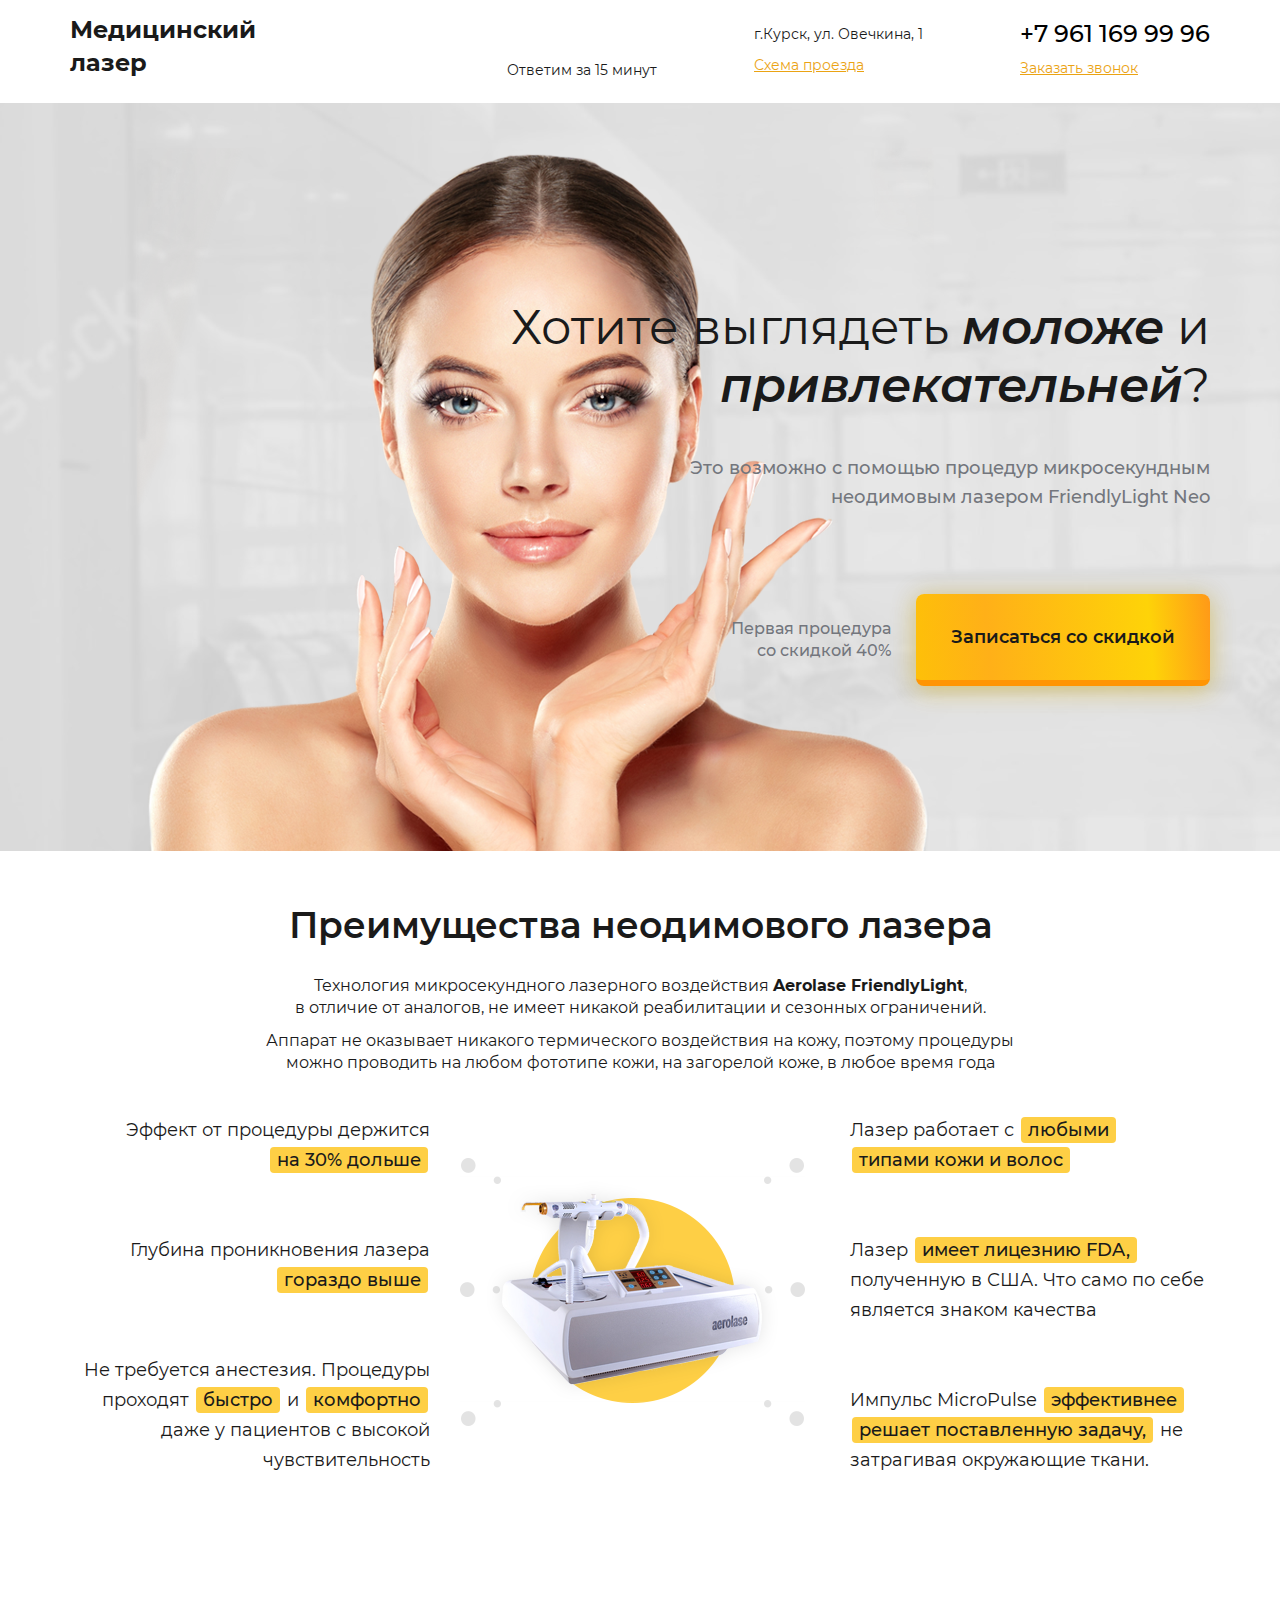
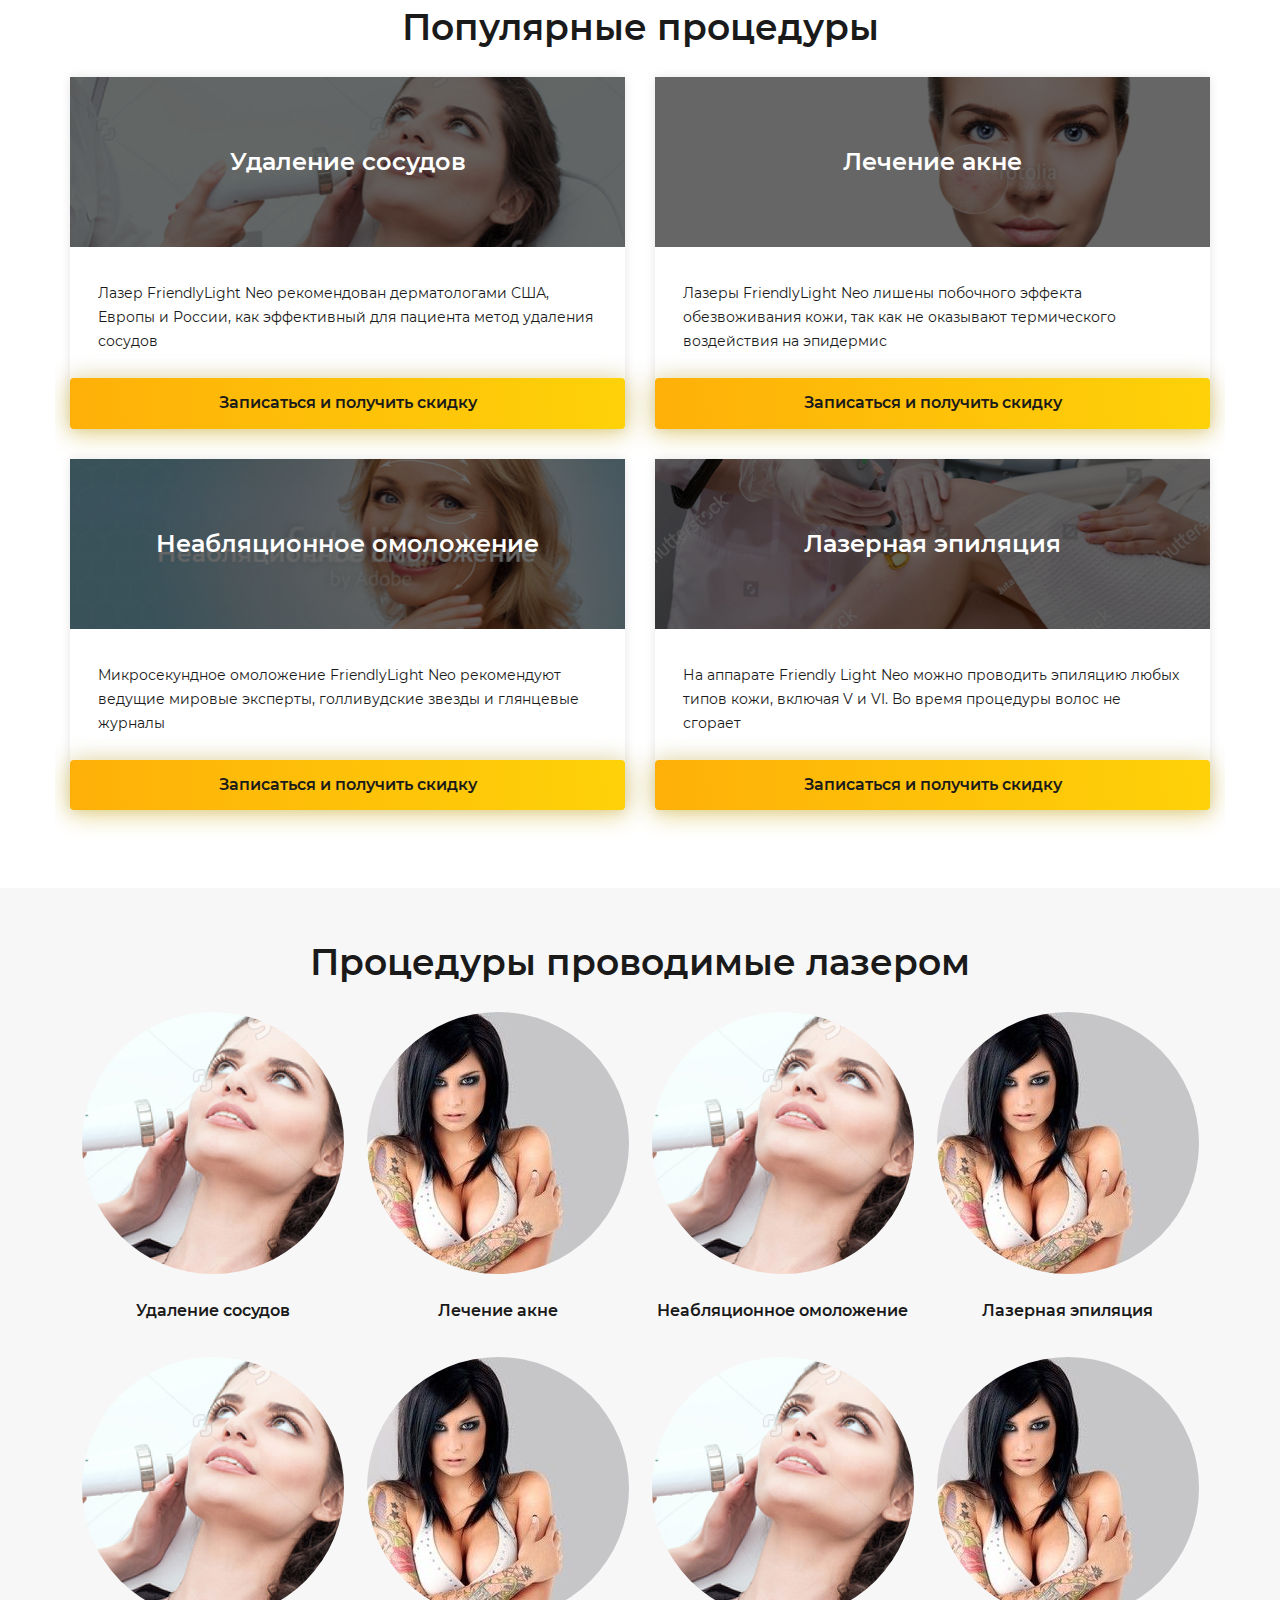
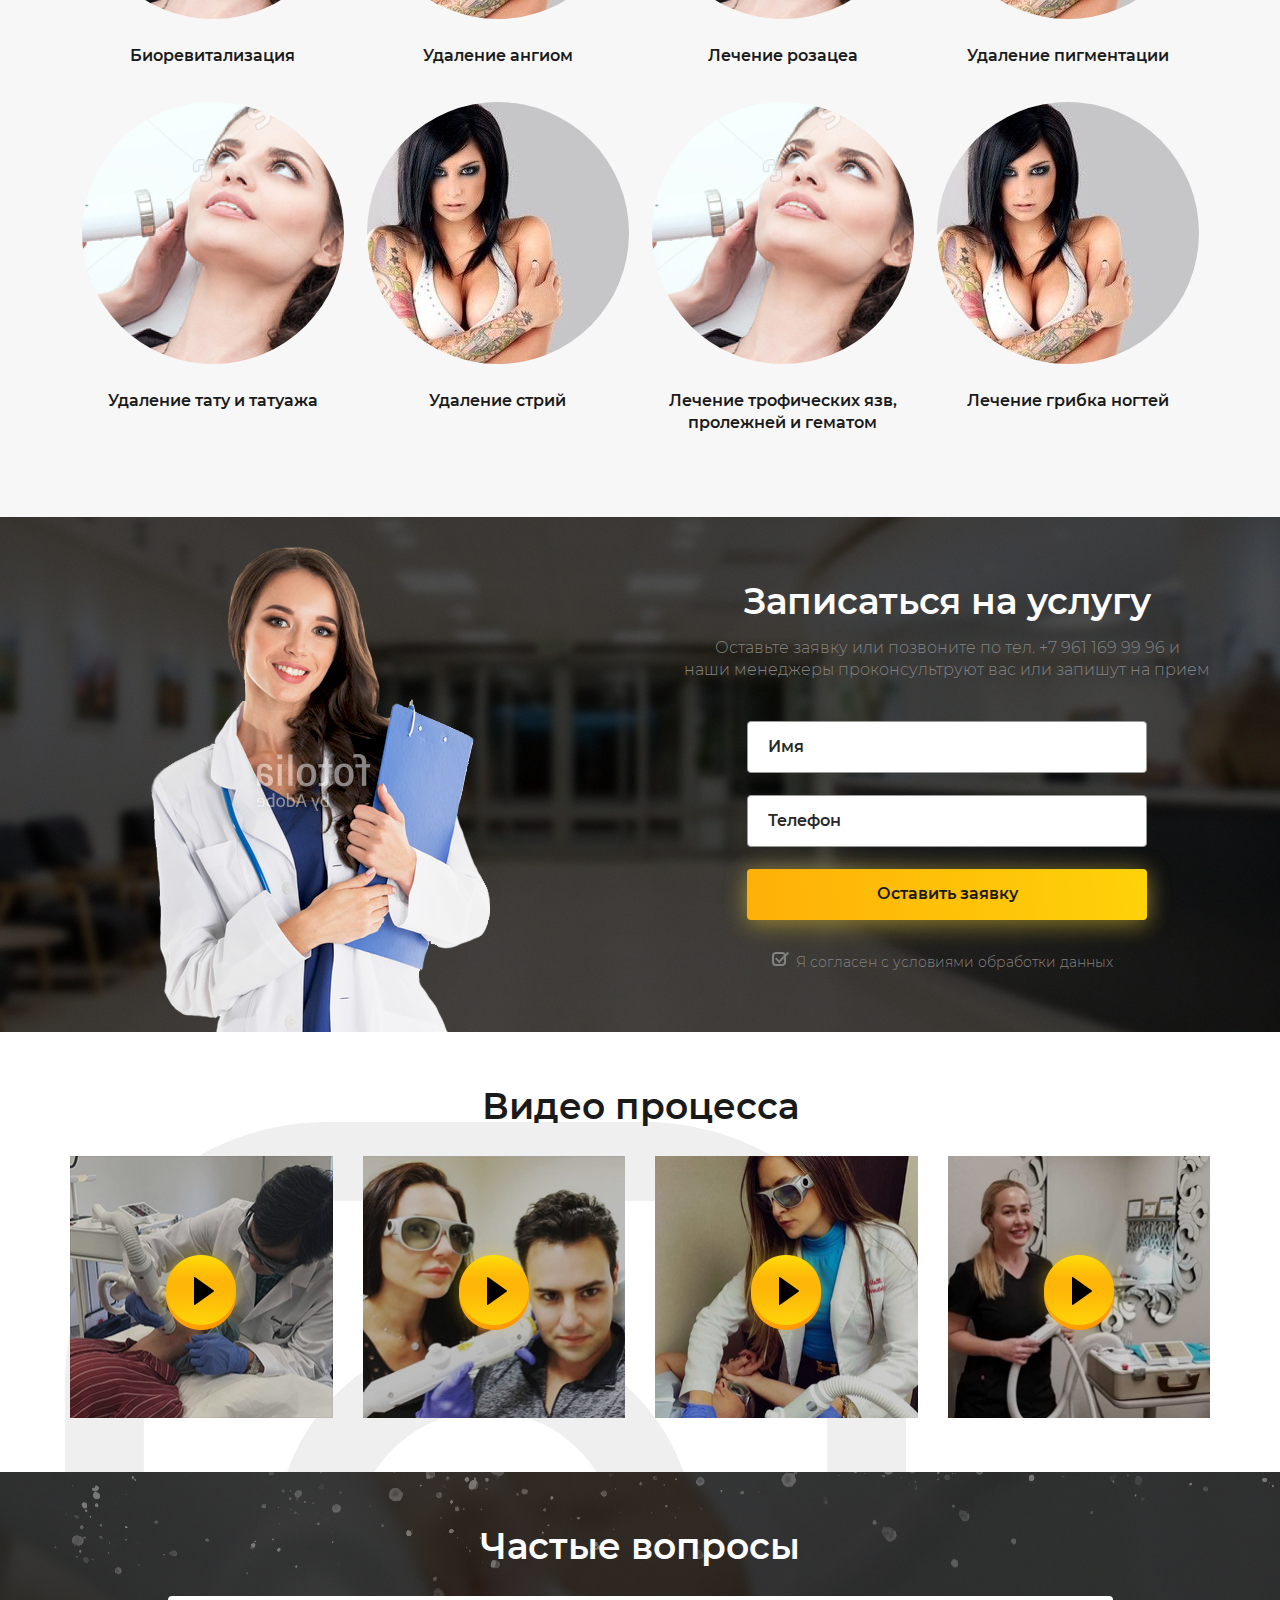
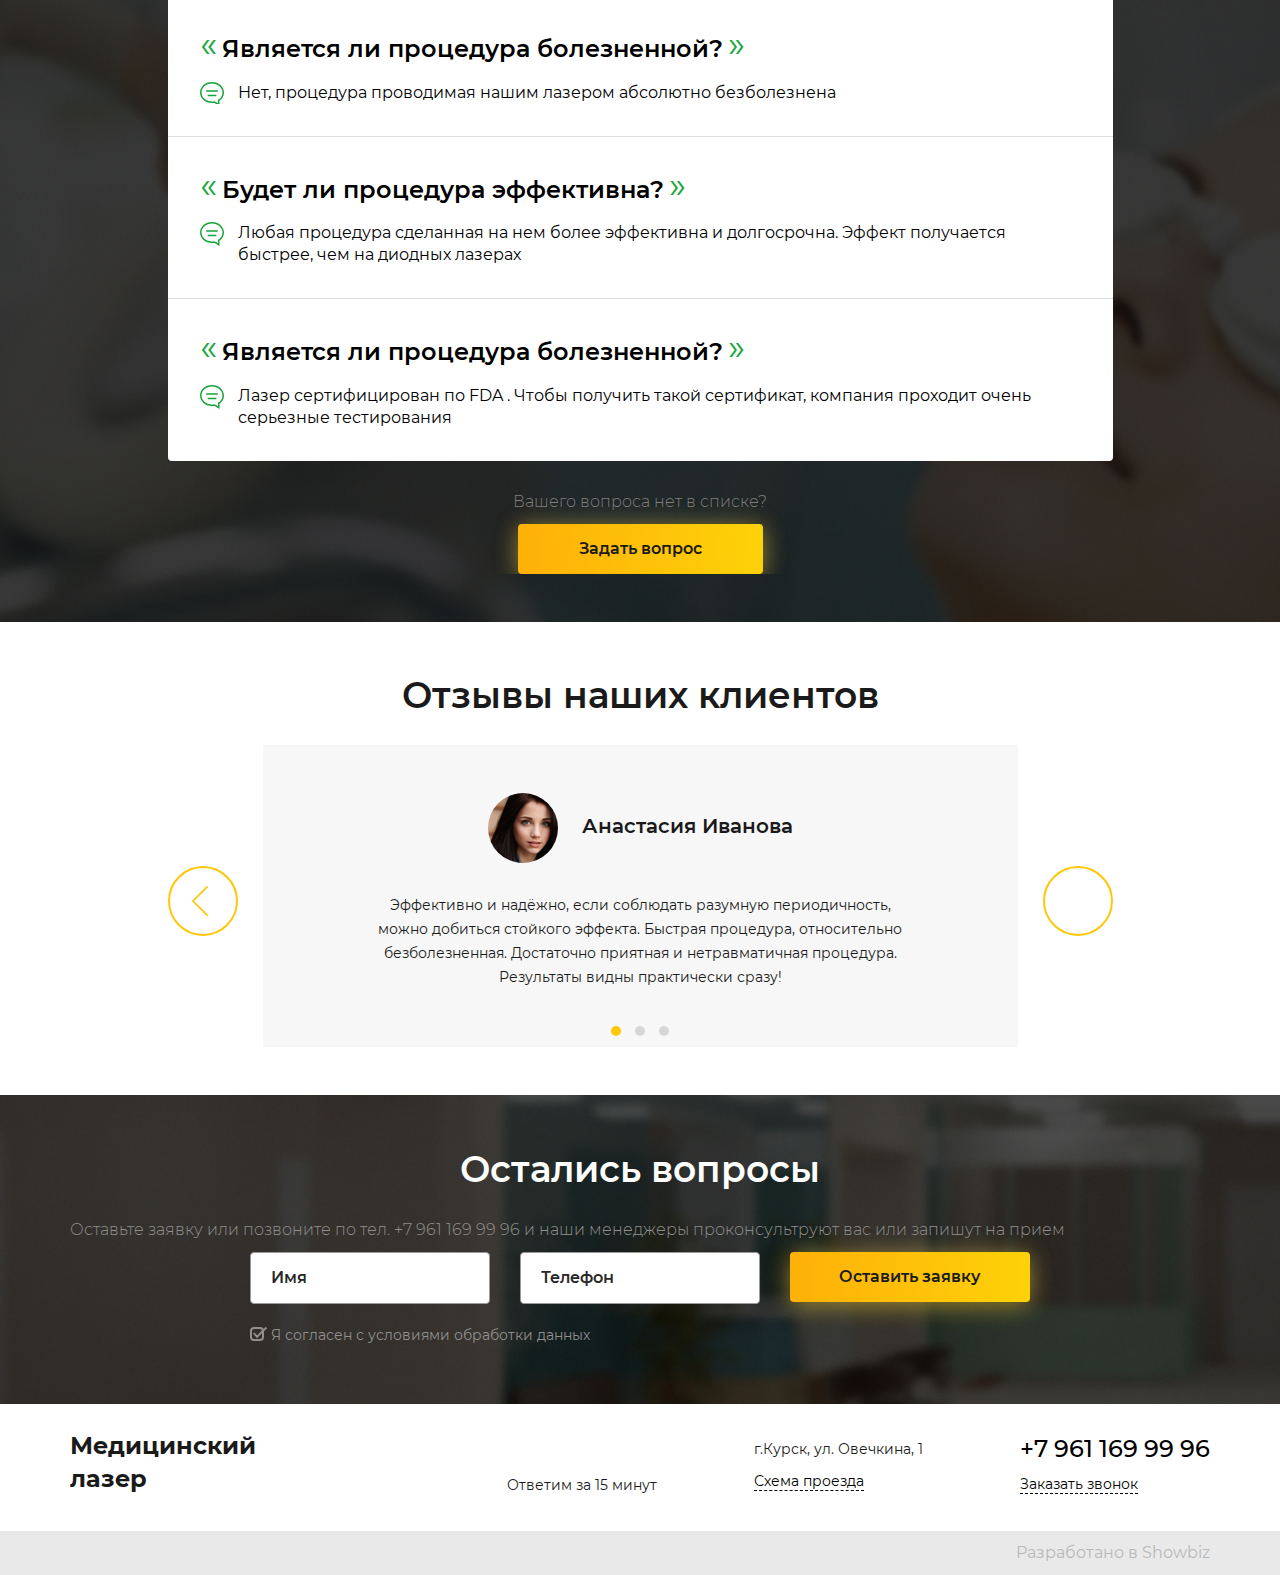
==== commit d9551e37: "Update 2018-12-22T05:56:47.328Z" ====
--- a/index.html
+++ b/index.html
@@ -104,23 +104,30 @@
             <p class="section__title-text">Аппарат не оказывает никакого термического воздействия на кожу, поэтому процедуры<br>
             можно проводить на любом фототипе кожи, на загорелой коже, в любое время года</p>
             <div class="advantages__wrap">
-              <div class="advantages__item">
-                Эффект от процедуры держится  <span class="label">на 30% дольше</span>
-              </div>
-              <div class="advantages__item">
-                Глубина проникновения лазера <span class="label">гораздо выше</span>
-              </div>
-              <div class="advantages__item">
-                Не требуется анестезия. Процедуры проходят <span class="label">быстро и комфортно</span> даже у пациентов с высокой чувствительность
-              </div>
-              <div class="advantages__item">
-                Лазер работает с <span class="label">любыми типами кожи и волос</span>
-              </div>
-              <div class="advantages__item">
-                Лазер <span class="label">имеет лицезнию FDA,</span> полученную в США. Что само по себе является знаком качества
-              </div>
-              <div class="advantages__item">
-                Импульс MicroPulse <span class="label">эффективнее решает поставленную задачу,</span> не затрагивая окружающие ткани.
+              <div class="advantages__col-l">
+                <div class="advantages__item">
+                  Эффект от процедуры держится  <span class="label">на 30% дольше</span>
+                </div>
+                <div class="advantages__item">
+                  Глубина проникновения лазера <span class="label">гораздо выше</span>
+                </div>
+                <div class="advantages__item">
+                  Не требуется анестезия. Процедуры проходят <span class="label">быстро</span> и <span class="label">комфортно</span> даже у пациентов с высокой чувствительность
+                </div>
+              </div>
+              <div class="advantages__col-c">
+                <img src="img/advantages-img.png" alt="">
+              </div>
+              <div class="advantages__col-r">
+                <div class="advantages__item">
+                  Лазер работает с <span class="label">любыми</span><span class="label">типами кожи и волос</span>
+                </div>
+                <div class="advantages__item">
+                  Лазер <span class="label">имеет лицезнию FDA,</span> полученную в США. Что само по себе является знаком качества
+                </div>
+                <div class="advantages__item">
+                  Импульс MicroPulse <span class="label">эффективнее</span><span class="label">решает поставленную задачу,</span> не затрагивая окружающие ткани.
+                </div>
               </div>
             </div>
           </div>
--- a/css/style.min.css
+++ b/css/style.min.css
@@ -2,4 +2,4 @@
  * ВНИМАНИЕ! Этот файл генерируется автоматически.
  * Не пишите сюда ничего вручную, все такие правки будут потеряны.
  * Читайте ./README.md для понимания.
- */.owl-carousel{display:none;width:100%;-webkit-tap-highlight-color:transparent;position:relative;z-index:1}.owl-carousel .owl-stage{position:relative;-ms-touch-action:pan-Y;touch-action:manipulation;-moz-backface-visibility:hidden}.owl-carousel .owl-stage:after{content:".";display:block;clear:both;visibility:hidden;line-height:0;height:0}.owl-carousel .owl-stage-outer{position:relative;overflow:hidden;-webkit-transform:translate3d(0px,0,0)}.owl-carousel .owl-item,.owl-carousel .owl-wrapper{-webkit-backface-visibility:hidden;-moz-backface-visibility:hidden;-ms-backface-visibility:hidden;-webkit-transform:translate3d(0,0,0);-moz-transform:translate3d(0,0,0);-ms-transform:translate3d(0,0,0)}.owl-carousel .owl-item{position:relative;min-height:1px;float:left;-webkit-backface-visibility:hidden;-webkit-tap-highlight-color:transparent;-webkit-touch-callout:none}.owl-carousel .owl-item img{display:block;width:100%}.owl-carousel .owl-dots.disabled,.owl-carousel .owl-nav.disabled{display:none}.owl-carousel .owl-dot,.owl-carousel .owl-nav .owl-next,.owl-carousel .owl-nav .owl-prev{cursor:pointer;-webkit-user-select:none;-khtml-user-select:none;-moz-user-select:none;-ms-user-select:none;user-select:none}.owl-carousel .owl-nav button.owl-next,.owl-carousel .owl-nav button.owl-prev,.owl-carousel button.owl-dot{background:0 0;color:inherit;border:none;padding:0!important;font:inherit}.owl-carousel.owl-loaded{display:block}.owl-carousel.owl-loading{opacity:0;display:block}.owl-carousel.owl-hidden{opacity:0}.owl-carousel.owl-refresh .owl-item{visibility:hidden}.owl-carousel.owl-drag .owl-item{-ms-touch-action:pan-y;touch-action:pan-y;-webkit-user-select:none;-moz-user-select:none;-ms-user-select:none;user-select:none}.owl-carousel.owl-grab{cursor:move;cursor:grab}.owl-carousel.owl-rtl{direction:rtl}.owl-carousel.owl-rtl .owl-item{float:right}.no-js .owl-carousel{display:block}.owl-carousel .animated{animation-duration:1000ms;animation-fill-mode:both}.owl-carousel .owl-animated-in{z-index:0}.owl-carousel .owl-animated-out{z-index:1}.owl-carousel .fadeOut{animation-name:fadeOut}@keyframes fadeOut{0%{opacity:1}100%{opacity:0}}.owl-height{transition:height 500ms ease-in-out}.owl-carousel .owl-item .owl-lazy{opacity:0;transition:opacity 400ms ease}.owl-carousel .owl-item .owl-lazy:not([src]),.owl-carousel .owl-item .owl-lazy[src^=""]{max-height:0}.owl-carousel .owl-item img.owl-lazy{transform-style:preserve-3d}.owl-carousel .owl-video-wrapper{position:relative;height:100%;background:#000}.owl-carousel .owl-video-play-icon{position:absolute;height:80px;width:80px;left:50%;top:50%;margin-left:-40px;margin-top:-40px;background:url(owl.video.play.png) no-repeat;cursor:pointer;z-index:1;-webkit-backface-visibility:hidden;transition:transform 100ms ease}.owl-carousel .owl-video-play-icon:hover{-ms-transform:scale(1.3,1.3);transform:scale(1.3,1.3)}.owl-carousel .owl-video-playing .owl-video-play-icon,.owl-carousel .owl-video-playing .owl-video-tn{display:none}.owl-carousel .owl-video-tn{opacity:0;height:100%;background-position:center center;background-repeat:no-repeat;background-size:contain;transition:opacity 400ms ease}.owl-carousel .owl-video-frame{position:relative;z-index:1;height:100%;width:100%}.owl-theme .owl-nav{margin-top:10px;text-align:center;-webkit-tap-highlight-color:transparent}.owl-theme .owl-nav [class*=owl-]{color:#FFF;font-size:14px;margin:5px;padding:4px 7px;background:#D6D6D6;display:inline-block;cursor:pointer;border-radius:3px}.owl-theme .owl-nav [class*=owl-]:hover{background:#869791;color:#FFF;text-decoration:none}.owl-theme .owl-nav .disabled{opacity:.5;cursor:default}.owl-theme .owl-nav.disabled+.owl-dots{margin-top:10px}.owl-theme .owl-dots{text-align:center;-webkit-tap-highlight-color:transparent}.owl-theme .owl-dots .owl-dot{display:inline-block;zoom:1}.owl-theme .owl-dots .owl-dot span{width:10px;height:10px;margin:5px 7px;background:#D6D6D6;display:block;-webkit-backface-visibility:visible;transition:opacity 200ms ease;border-radius:30px}.owl-theme .owl-dots .owl-dot.active span,.owl-theme .owl-dots .owl-dot:hover span{background:#869791}body.compensate-for-scrollbar{overflow:hidden}.fancybox-active{height:auto}.fancybox-is-hidden{left:-9999px;margin:0;position:absolute!important;top:-9999px;visibility:hidden}.fancybox-container{-webkit-backface-visibility:hidden;height:100%;left:0;outline:0;position:fixed;-webkit-tap-highlight-color:transparent;top:0;-ms-touch-action:manipulation;touch-action:manipulation;transform:translateZ(0);width:100%;z-index:99992}.fancybox-container *{box-sizing:border-box}.fancybox-bg,.fancybox-inner,.fancybox-outer,.fancybox-stage{bottom:0;left:0;position:absolute;right:0;top:0}.fancybox-outer{-webkit-overflow-scrolling:touch;overflow-y:auto}.fancybox-bg{background:#1e1e1e;opacity:0;transition-duration:inherit;transition-property:opacity;transition-timing-function:cubic-bezier(.47,0,.74,.71)}.fancybox-is-open .fancybox-bg{opacity:.9;transition-timing-function:cubic-bezier(.22,.61,.36,1)}.fancybox-caption,.fancybox-infobar,.fancybox-navigation .fancybox-button,.fancybox-toolbar{direction:ltr;opacity:0;position:absolute;transition:opacity .25s ease,visibility 0s ease .25s;visibility:hidden;z-index:99997}.fancybox-show-caption .fancybox-caption,.fancybox-show-infobar .fancybox-infobar,.fancybox-show-nav .fancybox-navigation .fancybox-button,.fancybox-show-toolbar .fancybox-toolbar{opacity:1;transition:opacity .25s ease 0s,visibility 0s ease 0s;visibility:visible}.fancybox-infobar{color:#ccc;font-size:13px;-webkit-font-smoothing:subpixel-antialiased;height:44px;left:0;line-height:44px;min-width:44px;mix-blend-mode:difference;padding:0 10px;pointer-events:none;top:0;-webkit-touch-callout:none;-webkit-user-select:none;-moz-user-select:none;-ms-user-select:none;user-select:none}.fancybox-toolbar{right:0;top:0}.fancybox-stage{direction:ltr;overflow:visible;transform:translateZ(0);z-index:99994}.fancybox-is-open .fancybox-stage{overflow:hidden}.fancybox-slide{-webkit-backface-visibility:hidden;display:none;height:100%;left:0;outline:0;overflow:auto;-webkit-overflow-scrolling:touch;padding:44px;position:absolute;text-align:center;top:0;transition-property:transform,opacity;white-space:normal;width:100%;z-index:99994}.fancybox-slide:before{content:"";display:inline-block;font-size:0;height:100%;vertical-align:middle;width:0}.fancybox-is-sliding .fancybox-slide,.fancybox-slide--current,.fancybox-slide--next,.fancybox-slide--previous{display:block}.fancybox-slide--image{overflow:hidden;padding:44px 0}.fancybox-slide--image:before{display:none}.fancybox-slide--html{padding:6px}.fancybox-content{background:#fff;display:inline-block;margin:0;max-width:100%;overflow:auto;-webkit-overflow-scrolling:touch;padding:44px;position:relative;text-align:left;vertical-align:middle}.fancybox-slide--image .fancybox-content{animation-timing-function:cubic-bezier(.5,0,.14,1);-webkit-backface-visibility:hidden;background:0 0/100% 100% no-repeat;left:0;max-width:none;overflow:visible;padding:0;position:absolute;top:0;transform-origin:top left;transition-property:transform,opacity;-webkit-user-select:none;-moz-user-select:none;-ms-user-select:none;user-select:none;z-index:99995}.fancybox-can-zoomOut .fancybox-content{cursor:zoom-out}.fancybox-can-zoomIn .fancybox-content{cursor:zoom-in}.fancybox-can-pan .fancybox-content,.fancybox-can-swipe .fancybox-content{cursor:grab}.fancybox-is-grabbing .fancybox-content{cursor:grabbing}.fancybox-container [data-selectable=true]{cursor:text}.fancybox-image,.fancybox-spaceball{background:0 0;border:0;height:100%;left:0;margin:0;max-height:none;max-width:none;padding:0;position:absolute;top:0;-webkit-user-select:none;-moz-user-select:none;-ms-user-select:none;user-select:none;width:100%}.fancybox-spaceball{z-index:1}.fancybox-slide--iframe .fancybox-content,.fancybox-slide--map .fancybox-content,.fancybox-slide--pdf .fancybox-content,.fancybox-slide--video .fancybox-content{height:100%;overflow:visible;padding:0;width:100%}.fancybox-slide--video .fancybox-content{background:#000}.fancybox-slide--map .fancybox-content{background:#e5e3df}.fancybox-slide--iframe .fancybox-content{background:#fff}.fancybox-iframe,.fancybox-video{background:0 0;border:0;display:block;height:100%;margin:0;overflow:hidden;padding:0;width:100%}.fancybox-iframe{left:0;position:absolute;top:0}.fancybox-error{background:#fff;cursor:default;max-width:400px;padding:40px;width:100%}.fancybox-error p{color:#444;font-size:16px;line-height:20px;margin:0;padding:0}.fancybox-button{background:rgba(30,30,30,.6);border:0;border-radius:0;box-shadow:none;cursor:pointer;display:inline-block;height:44px;margin:0;padding:10px;position:relative;transition:color .2s;vertical-align:top;visibility:inherit;width:44px}.fancybox-button,.fancybox-button:link,.fancybox-button:visited{color:#ccc}.fancybox-button:hover{color:#fff}.fancybox-button:focus{outline:0}.fancybox-button.fancybox-focus{outline:dotted 1px}.fancybox-button[disabled],.fancybox-button[disabled]:hover{color:#888;cursor:default;outline:0}.fancybox-button div{height:100%}.fancybox-button svg{display:block;height:100%;overflow:visible;position:relative;width:100%}.fancybox-button svg path{fill:currentColor;stroke-width:0}.fancybox-button--fsenter svg:nth-child(2),.fancybox-button--fsexit svg:first-child,.fancybox-button--pause svg:first-child,.fancybox-button--play svg:nth-child(2){display:none}.fancybox-progress{background:#ff5268;height:2px;left:0;position:absolute;right:0;top:0;transform:scaleX(0);transform-origin:0;transition-property:transform;transition-timing-function:linear;z-index:99998}.fancybox-close-small{background:0 0;border:0;border-radius:0;color:#ccc;cursor:pointer;opacity:.8;padding:8px;position:absolute;right:-12px;top:-44px;z-index:401}.fancybox-close-small:hover{color:#fff;opacity:1}.fancybox-slide--html .fancybox-close-small{color:currentColor;padding:10px;right:0;top:0}.fancybox-slide--image.fancybox-is-scaling .fancybox-content{overflow:hidden}.fancybox-is-scaling .fancybox-close-small,.fancybox-is-zoomable.fancybox-can-pan .fancybox-close-small{display:none}.fancybox-navigation .fancybox-button{background-clip:content-box;height:100px;opacity:0;position:absolute;top:calc(50% - 50px);width:70px}.fancybox-navigation .fancybox-button div{padding:7px}.fancybox-navigation .fancybox-button--arrow_left{left:0;left:env(safe-area-inset-left);padding:31px 26px 31px 6px}.fancybox-navigation .fancybox-button--arrow_right{padding:31px 6px 31px 26px;right:0;right:env(safe-area-inset-right)}.fancybox-caption{background:linear-gradient(0deg,rgba(0,0,0,.85) 0,rgba(0,0,0,.3) 50%,rgba(0,0,0,.15) 65%,rgba(0,0,0,.075) 75.5%,rgba(0,0,0,.037) 82.85%,rgba(0,0,0,.019) 88%,transparent);bottom:0;color:#eee;font-size:14px;font-weight:400;left:0;line-height:1.5;padding:75px 44px 25px;pointer-events:none;right:0;text-align:center;z-index:99996}@supports (padding:max(0px)){.fancybox-caption{padding:75px max(44px,env(safe-area-inset-right)) max(25px,env(safe-area-inset-bottom)) max(44px,env(safe-area-inset-left))}}.fancybox-caption--separate{margin-top:-50px}.fancybox-caption__body{max-height:50vh;overflow:auto;pointer-events:all}.fancybox-caption a,.fancybox-caption a:link,.fancybox-caption a:visited{color:#ccc;text-decoration:none}.fancybox-caption a:hover{color:#fff;text-decoration:underline}.fancybox-loading{animation:a 1s linear infinite;background:0 0;border:4px solid #888;border-bottom-color:#fff;border-radius:50%;height:50px;left:50%;margin:-25px 0 0 -25px;opacity:.7;padding:0;position:absolute;top:50%;width:50px;z-index:99999}@keyframes a{to{transform:rotate(1turn)}}.fancybox-animated{transition-timing-function:cubic-bezier(0,0,.25,1)}.fancybox-fx-slide.fancybox-slide--previous{opacity:0;transform:translate3d(-100%,0,0)}.fancybox-fx-slide.fancybox-slide--next{opacity:0;transform:translate3d(100%,0,0)}.fancybox-fx-slide.fancybox-slide--current{opacity:1;transform:translateZ(0)}.fancybox-fx-fade.fancybox-slide--next,.fancybox-fx-fade.fancybox-slide--previous{opacity:0;transition-timing-function:cubic-bezier(.19,1,.22,1)}.fancybox-fx-fade.fancybox-slide--current{opacity:1}.fancybox-fx-zoom-in-out.fancybox-slide--previous{opacity:0;transform:scale3d(1.5,1.5,1.5)}.fancybox-fx-zoom-in-out.fancybox-slide--next{opacity:0;transform:scale3d(.5,.5,.5)}.fancybox-fx-zoom-in-out.fancybox-slide--current{opacity:1;transform:scaleX(1)}.fancybox-fx-rotate.fancybox-slide--previous{opacity:0;transform:rotate(-1turn)}.fancybox-fx-rotate.fancybox-slide--next{opacity:0;transform:rotate(1turn)}.fancybox-fx-rotate.fancybox-slide--current{opacity:1;transform:rotate(0deg)}.fancybox-fx-circular.fancybox-slide--previous{opacity:0;transform:scale3d(0,0,0) translate3d(-100%,0,0)}.fancybox-fx-circular.fancybox-slide--next{opacity:0;transform:scale3d(0,0,0) translate3d(100%,0,0)}.fancybox-fx-circular.fancybox-slide--current{opacity:1;transform:scaleX(1) translateZ(0)}.fancybox-fx-tube.fancybox-slide--previous{transform:translate3d(-100%,0,0) scale(.1) skew(-10deg)}.fancybox-fx-tube.fancybox-slide--next{transform:translate3d(100%,0,0) scale(.1) skew(10deg)}.fancybox-fx-tube.fancybox-slide--current{transform:translateZ(0) scale(1)}@media (max-height:576px){.fancybox-slide{padding-left:6px;padding-right:6px}.fancybox-slide--image{padding:6px 0}.fancybox-close-small{right:-6px}.fancybox-slide--image .fancybox-close-small{background:#4e4e4e;color:#f2f4f6;height:36px;opacity:1;padding:6px;right:0;top:0;width:36px}.fancybox-caption{padding-left:12px;padding-right:12px}@supports (padding:max(0px)){.fancybox-caption{padding-left:max(12px,env(safe-area-inset-left));padding-right:max(12px,env(safe-area-inset-right))}}}.fancybox-share{background:#f4f4f4;border-radius:3px;max-width:90%;padding:30px;text-align:center}.fancybox-share h1{color:#222;font-size:35px;font-weight:700;margin:0 0 20px}.fancybox-share p{margin:0;padding:0}.fancybox-share__button{border:0;border-radius:3px;display:inline-block;font-size:14px;font-weight:700;line-height:40px;margin:0 5px 10px;min-width:130px;padding:0 15px;text-decoration:none;transition:all .2s;-webkit-user-select:none;-moz-user-select:none;-ms-user-select:none;user-select:none;white-space:nowrap}.fancybox-share__button:link,.fancybox-share__button:visited{color:#fff}.fancybox-share__button:hover{text-decoration:none}.fancybox-share__button--fb{background:#3b5998}.fancybox-share__button--fb:hover{background:#344e86}.fancybox-share__button--pt{background:#bd081d}.fancybox-share__button--pt:hover{background:#aa0719}.fancybox-share__button--tw{background:#1da1f2}.fancybox-share__button--tw:hover{background:#0d95e8}.fancybox-share__button svg{height:25px;margin-right:7px;position:relative;top:-1px;vertical-align:middle;width:25px}.fancybox-share__button svg path{fill:#fff}.fancybox-share__input{background:0 0;border:0;border-bottom:1px solid #d7d7d7;border-radius:0;color:#5d5b5b;font-size:14px;margin:10px 0 0;outline:0;padding:10px 15px;width:100%}.fancybox-thumbs{background:#ddd;bottom:0;display:none;margin:0;-webkit-overflow-scrolling:touch;-ms-overflow-style:-ms-autohiding-scrollbar;padding:2px 2px 4px;position:absolute;right:0;-webkit-tap-highlight-color:transparent;top:0;width:212px;z-index:99995}.fancybox-thumbs-x{overflow-x:auto;overflow-y:hidden}.fancybox-show-thumbs .fancybox-thumbs{display:block}.fancybox-show-thumbs .fancybox-inner{right:212px}.fancybox-thumbs__list{font-size:0;height:100%;list-style:none;margin:0;overflow-x:hidden;overflow-y:auto;padding:0;position:absolute;position:relative;white-space:nowrap;width:100%}.fancybox-thumbs-x .fancybox-thumbs__list{overflow:hidden}.fancybox-thumbs-y .fancybox-thumbs__list::-webkit-scrollbar{width:7px}.fancybox-thumbs-y .fancybox-thumbs__list::-webkit-scrollbar-track{background:#fff;border-radius:10px;box-shadow:inset 0 0 6px rgba(0,0,0,.3)}.fancybox-thumbs-y .fancybox-thumbs__list::-webkit-scrollbar-thumb{background:#2a2a2a;border-radius:10px}.fancybox-thumbs__list a{-webkit-backface-visibility:hidden;backface-visibility:hidden;background-color:rgba(0,0,0,.1);background-position:50%;background-repeat:no-repeat;background-size:cover;cursor:pointer;float:left;height:75px;margin:2px;max-height:calc(100% - 8px);max-width:calc(50% - 4px);outline:0;overflow:hidden;padding:0;position:relative;-webkit-tap-highlight-color:transparent;width:100px}.fancybox-thumbs__list a:before{border:6px solid #ff5268;bottom:0;content:"";left:0;opacity:0;position:absolute;right:0;top:0;transition:all .2s cubic-bezier(.25,.46,.45,.94);z-index:99991}.fancybox-thumbs__list a:focus:before{opacity:.5}.fancybox-thumbs__list a.fancybox-thumbs-active:before{opacity:1}@media (max-width:576px){.fancybox-thumbs{width:110px}.fancybox-show-thumbs .fancybox-inner{right:110px}.fancybox-thumbs__list a{max-width:calc(100% - 10px)}}/*! nouislider - 10.1.0 - 2017-07-28 17:11:18 */.noUi-target,.noUi-target *{-webkit-touch-callout:none;-webkit-tap-highlight-color:transparent;-webkit-user-select:none;-ms-touch-action:none;touch-action:none;-ms-user-select:none;-moz-user-select:none;user-select:none;-moz-box-sizing:border-box;box-sizing:border-box}.noUi-target{position:relative;direction:ltr}.noUi-base{width:100%;height:100%;position:relative;z-index:1}.noUi-connect{position:absolute;right:0;top:0;left:0;bottom:0}.noUi-origin{position:absolute;height:0;width:0}.noUi-handle{position:relative;z-index:1}.noUi-state-tap .noUi-connect,.noUi-state-tap .noUi-origin{-webkit-transition:top .3s,right .3s,bottom .3s,left .3s;transition:top .3s,right .3s,bottom .3s,left .3s}.noUi-state-drag *{cursor:inherit!important}.noUi-base,.noUi-handle{-webkit-transform:translate3d(0,0,0);transform:translate3d(0,0,0)}.noUi-horizontal{height:18px}.noUi-horizontal .noUi-handle{width:34px;height:28px;left:-17px;top:-6px}.noUi-vertical{width:18px}.noUi-vertical .noUi-handle{width:28px;height:34px;left:-6px;top:-17px}.noUi-target{background:#FAFAFA;border-radius:4px;border:1px solid #D3D3D3;box-shadow:inset 0 1px 1px #F0F0F0,0 3px 6px -5px #BBB}.noUi-connect{background:#3FB8AF;border-radius:4px;box-shadow:inset 0 0 3px rgba(51,51,51,.45);-webkit-transition:background 450ms;transition:background 450ms}.noUi-draggable{cursor:ew-resize}.noUi-vertical .noUi-draggable{cursor:ns-resize}.noUi-handle{border:1px solid #D9D9D9;border-radius:3px;background:#FFF;cursor:default;box-shadow:inset 0 0 1px #FFF,inset 0 1px 7px #EBEBEB,0 3px 6px -3px #BBB}.noUi-active{box-shadow:inset 0 0 1px #FFF,inset 0 1px 7px #DDD,0 3px 6px -3px #BBB}.noUi-handle:after,.noUi-handle:before{content:"";display:block;position:absolute;height:14px;width:1px;background:#E8E7E6;left:14px;top:6px}.noUi-handle:after{left:17px}.noUi-vertical .noUi-handle:after,.noUi-vertical .noUi-handle:before{width:14px;height:1px;left:6px;top:14px}.noUi-vertical .noUi-handle:after{top:17px}[disabled] .noUi-connect{background:#B8B8B8}[disabled] .noUi-handle,[disabled].noUi-handle,[disabled].noUi-target{cursor:not-allowed}.noUi-pips,.noUi-pips *{-moz-box-sizing:border-box;box-sizing:border-box}.noUi-pips{position:absolute;color:#999}.noUi-value{position:absolute;white-space:nowrap;text-align:center}.noUi-value-sub{color:#ccc;font-size:10px}.noUi-marker{position:absolute;background:#CCC}.noUi-marker-large,.noUi-marker-sub{background:#AAA}.noUi-pips-horizontal{padding:10px 0;height:80px;top:100%;left:0;width:100%}.noUi-value-horizontal{-webkit-transform:translate3d(-50%,50%,0);transform:translate3d(-50%,50%,0)}.noUi-marker-horizontal.noUi-marker{margin-left:-1px;width:2px;height:5px}.noUi-marker-horizontal.noUi-marker-sub{height:10px}.noUi-marker-horizontal.noUi-marker-large{height:15px}.noUi-pips-vertical{padding:0 10px;height:100%;top:0;left:100%}.noUi-value-vertical{-webkit-transform:translate3d(0,50%,0);transform:translate3d(0,50%,0);padding-left:25px}.noUi-marker-vertical.noUi-marker{width:5px;height:2px;margin-top:-1px}.noUi-marker-vertical.noUi-marker-sub{width:10px}.noUi-marker-vertical.noUi-marker-large{width:15px}.noUi-tooltip{display:block;position:absolute;border:1px solid #D9D9D9;border-radius:3px;background:#fff;color:#000;padding:5px;text-align:center;white-space:nowrap}.noUi-horizontal .noUi-tooltip{-webkit-transform:translate(-50%,0);transform:translate(-50%,0);left:50%;bottom:120%}.noUi-vertical .noUi-tooltip{-webkit-transform:translate(0,-50%);transform:translate(0,-50%);top:50%;right:120%}@-ms-viewport{width:device-width}.page{-webkit-box-sizing:border-box;box-sizing:border-box;font-size:10px;-webkit-tap-highlight-color:transparent;-ms-overflow-style:scrollbar;-ms-text-size-adjust:100%;min-width:320px;min-height:100%}.page__inner{min-height:100vh;display:-webkit-box;display:-ms-flexbox;display:flex;-webkit-box-orient:vertical;-webkit-box-direction:normal;-ms-flex-direction:column;flex-direction:column}.page__content{-webkit-box-flex:1;-ms-flex-positive:1;flex-grow:1}.page__footer-wrapper{-ms-flex-negative:0;flex-shrink:0}*,:after,:before{-webkit-box-sizing:inherit;box-sizing:inherit}body{display:-webkit-box;display:-ms-flexbox;display:flex;-webkit-box-orient:vertical;-webkit-box-direction:normal;-ms-flex-direction:column;flex-direction:column;background-color:#fff;margin:0;min-height:100%}[tabindex='-1']:focus{outline:0!important}[role=button]{cursor:pointer}input[type=search]{-webkit-appearance:textfield}[role=button],a,button,input,label,select,textarea{-ms-touch-action:manipulation;touch-action:manipulation}a svg,button svg{pointer-events:none}img{max-width:100%;height:auto}@font-face{font-family:Montserrat;src:url(../fonts/Montserrat-Light.eot);src:local("Montserrat Light"),local("Montserrat-Light"),url(../fonts/Montserrat-Light.eot?#iefix) format("embedded-opentype"),url(../fonts/Montserrat-Light.woff) format("woff"),url(../fonts/Montserrat-Light.ttf) format("truetype");font-weight:300;font-style:normal}@font-face{font-family:Montserrat;src:url(../fonts/Montserrat-MediumItalic.eot);src:local("Montserrat Medium Italic"),local("Montserrat-MediumItalic"),url(../fonts/Montserrat-MediumItalic.eot?#iefix) format("embedded-opentype"),url(../fonts/Montserrat-MediumItalic.woff) format("woff"),url(../fonts/Montserrat-MediumItalic.ttf) format("truetype");font-weight:500;font-style:italic}@font-face{font-family:Montserrat;src:url(../fonts/Montserrat-Thin.eot);src:local("Montserrat Thin"),local("Montserrat-Thin"),url(../fonts/Montserrat-Thin.eot?#iefix) format("embedded-opentype"),url(../fonts/Montserrat-Thin.woff) format("woff"),url(../fonts/Montserrat-Thin.ttf) format("truetype");font-weight:100;font-style:normal}@font-face{font-family:Montserrat;src:url(../fonts/Montserrat-ExtraLightItalic.eot);src:local("Montserrat ExtraLight Italic"),local("Montserrat-ExtraLightItalic"),url(../fonts/Montserrat-ExtraLightItalic.eot?#iefix) format("embedded-opentype"),url(../fonts/Montserrat-ExtraLightItalic.woff) format("woff"),url(../fonts/Montserrat-ExtraLightItalic.ttf) format("truetype");font-weight:200;font-style:italic}@font-face{font-family:Montserrat;src:url(../fonts/Montserrat-BoldItalic.eot);src:local("Montserrat Bold Italic"),local("Montserrat-BoldItalic"),url(../fonts/Montserrat-BoldItalic.eot?#iefix) format("embedded-opentype"),url(../fonts/Montserrat-BoldItalic.woff) format("woff"),url(../fonts/Montserrat-BoldItalic.ttf) format("truetype");font-weight:700;font-style:italic}@font-face{font-family:Montserrat;src:url(../fonts/Montserrat-SemiBold.eot);src:local("Montserrat SemiBold"),local("Montserrat-SemiBold"),url(../fonts/Montserrat-SemiBold.eot?#iefix) format("embedded-opentype"),url(../fonts/Montserrat-SemiBold.woff) format("woff"),url(../fonts/Montserrat-SemiBold.ttf) format("truetype");font-weight:600;font-style:normal}@font-face{font-family:Montserrat;src:url(../fonts/Montserrat-ExtraLight.eot);src:local("Montserrat ExtraLight"),local("Montserrat-ExtraLight"),url(../fonts/Montserrat-ExtraLight.eot?#iefix) format("embedded-opentype"),url(../fonts/Montserrat-ExtraLight.woff) format("woff"),url(../fonts/Montserrat-ExtraLight.ttf) format("truetype");font-weight:200;font-style:normal}@font-face{font-family:Montserrat;src:url(../fonts/Montserrat-ExtraBoldItalic.eot);src:local("Montserrat ExtraBold Italic"),local("Montserrat-ExtraBoldItalic"),url(../fonts/Montserrat-ExtraBoldItalic.eot?#iefix) format("embedded-opentype"),url(../fonts/Montserrat-ExtraBoldItalic.woff) format("woff"),url(../fonts/Montserrat-ExtraBoldItalic.ttf) format("truetype");font-weight:800;font-style:italic}@font-face{font-family:Montserrat;src:url(../fonts/Montserrat-Italic.eot);src:local("Montserrat Italic"),local("Montserrat-Italic"),url(../fonts/Montserrat-Italic.eot?#iefix) format("embedded-opentype"),url(../fonts/Montserrat-Italic.woff) format("woff"),url(../fonts/Montserrat-Italic.ttf) format("truetype");font-weight:400;font-style:italic}@font-face{font-family:Montserrat;src:url(../fonts/Montserrat-Bold.eot);src:local("Montserrat Bold"),local("Montserrat-Bold"),url(../fonts/Montserrat-Bold.eot?#iefix) format("embedded-opentype"),url(../fonts/Montserrat-Bold.woff) format("woff"),url(../fonts/Montserrat-Bold.ttf) format("truetype");font-weight:700;font-style:normal}@font-face{font-family:Montserrat;src:url(../fonts/Montserrat-LightItalic.eot);src:local("Montserrat Light Italic"),local("Montserrat-LightItalic"),url(../fonts/Montserrat-LightItalic.eot?#iefix) format("embedded-opentype"),url(../fonts/Montserrat-LightItalic.woff) format("woff"),url(../fonts/Montserrat-LightItalic.ttf) format("truetype");font-weight:300;font-style:italic}@font-face{font-family:Montserrat;src:url(../fonts/Montserrat-BlackItalic.eot);src:local("Montserrat Black Italic"),local("Montserrat-BlackItalic"),url(../fonts/Montserrat-BlackItalic.eot?#iefix) format("embedded-opentype"),url(../fonts/Montserrat-BlackItalic.woff) format("woff"),url(../fonts/Montserrat-BlackItalic.ttf) format("truetype");font-weight:900;font-style:italic}@font-face{font-family:Montserrat;src:url(../fonts/Montserrat-SemiBoldItalic.eot);src:local("Montserrat SemiBold Italic"),local("Montserrat-SemiBoldItalic"),url(../fonts/Montserrat-SemiBoldItalic.eot?#iefix) format("embedded-opentype"),url(../fonts/Montserrat-SemiBoldItalic.woff) format("woff"),url(../fonts/Montserrat-SemiBoldItalic.ttf) format("truetype");font-weight:600;font-style:italic}@font-face{font-family:Montserrat;src:url(../fonts/Montserrat-Regular.eot);src:local("Montserrat Regular"),local("Montserrat-Regular"),url(../fonts/Montserrat-Regular.eot?#iefix) format("embedded-opentype"),url(../fonts/Montserrat-Regular.woff) format("woff"),url(../fonts/Montserrat-Regular.ttf) format("truetype");font-weight:400;font-style:normal}@font-face{font-family:Montserrat;src:url(../fonts/Montserrat-Medium.eot);src:local("Montserrat Medium"),local("Montserrat-Medium"),url(../fonts/Montserrat-Medium.eot?#iefix) format("embedded-opentype"),url(../fonts/Montserrat-Medium.woff) format("woff"),url(../fonts/Montserrat-Medium.ttf) format("truetype");font-weight:500;font-style:normal}@font-face{font-family:Montserrat;src:url(../fonts/Montserrat-ExtraBold.eot);src:local("Montserrat ExtraBold"),local("Montserrat-ExtraBold"),url(../fonts/Montserrat-ExtraBold.eot?#iefix) format("embedded-opentype"),url(../fonts/Montserrat-ExtraBold.woff) format("woff"),url(../fonts/Montserrat-ExtraBold.ttf) format("truetype");font-weight:800;font-style:normal}@font-face{font-family:Montserrat;src:url(../fonts/Montserrat-Black.eot);src:local("Montserrat Black"),local("Montserrat-Black"),url(../fonts/Montserrat-Black.eot?#iefix) format("embedded-opentype"),url(../fonts/Montserrat-Black.woff) format("woff"),url(../fonts/Montserrat-Black.ttf) format("truetype");font-weight:900;font-style:normal}@font-face{font-family:Montserrat;src:url(../fonts/Montserrat-ThinItalic.eot);src:local("Montserrat Thin Italic"),local("Montserrat-ThinItalic"),url(../fonts/Montserrat-ThinItalic.eot?#iefix) format("embedded-opentype"),url(../fonts/Montserrat-ThinItalic.woff) format("woff"),url(../fonts/Montserrat-ThinItalic.ttf) format("truetype");font-weight:100;font-style:italic}body{font-family:Montserrat,Arial,sans-serif;font-size:16px;line-height:1.375em;color:#1a1a1a}h1,h2,h3,h4,h5,h6{font-family:Montserrat,Arial,sans-serif;font-weight:600;line-height:1.375em;color:currentColor}h1,h2,h3{margin-top:1.375em;margin-bottom:.6875em}h4,h5,h6{margin-top:.6875em;margin-bottom:.6875em}h1{font-size:2.25em}h2{font-size:1.875em}h3{font-size:1.5em}h4{font-size:1.25em}h5,h6{font-size:1em}address,blockquote,dl,figure,ol,p,pre,ul{margin-top:.6875em;margin-bottom:.6875em}address{font-style:normal}ol,ul{padding-left:1.2em}ol ol,ol ul,ul ol,ul ul{margin-top:0;margin-bottom:0}li{line-height:inherit}dt{font-weight:700}dd{margin-left:0}dd+dt{margin-top:.6875em}hr{margin-top:1.375em;margin-bottom:1.375em;border:0;border-top:1px solid #999}small{font-size:.75em}sub,sup{font-size:70%}mark{background:#fcf8e3;padding:.1em .3em}b,strong{font-weight:bolder}abbr[title]{-webkit-text-decoration:underline dotted;text-decoration:underline dotted}blockquote{padding:0;margin-left:0;margin-right:0}code,kbd,pre,samp{font-family:Menlo,Monaco,Consolas,"Liberation Mono","Courier New",monospace}code,kbd{padding:.06em .3em;color:#1a1a1a;background-color:#e6e6e6;border-radius:4px}kbd kbd{padding:0}pre{display:block;width:100%;overflow-x:auto;-moz-tab-size:2;-o-tab-size:2;tab-size:2}.dashed-link{color:#000;text-decoration:none;border-bottom:1px dashed #000}.dashed-link:focus,.dashed-link:hover{border-color:transparent}.phone-link{font-size:24px;font-weight:500;color:#000!important;text-decoration:none;white-space:nowrap}.page-header{background:#fff;padding:8px 0}.page-header__inner{width:100%;margin-left:auto;margin-right:auto;padding-left:15px;padding-right:15px;display:-webkit-box;display:-ms-flexbox;display:flex;-ms-flex-wrap:wrap;flex-wrap:wrap}.page-header .logo{font-weight:700;font-size:24px;margin:5px auto 5px 0}.page-header__bl{margin-top:5px;margin-bottom:5px}.page-header__bl:not(:last-child){margin-right:97px}.page-header__bl p{font-size:14px}.page-header a{color:#eba313}.page-header a:focus,.page-header a:hover{color:#a4720d}.page-footer{background:#fff}.page-footer__inner{width:100%;margin-left:auto;margin-right:auto;padding-left:15px;padding-right:15px;display:-webkit-box;display:-ms-flexbox;display:flex;-ms-flex-wrap:wrap;flex-wrap:wrap;overflow-y:hidden}.page-footer__top{padding:25px 0}.page-footer .logo{font-weight:700;font-size:24px;margin:0 auto 0 0}.page-footer__bl:not(:last-child){margin-right:97px}.page-footer__bl p{font-size:14px}.page-footer__bottom{background:#e9e9e9;color:#b9b9b9}.page-footer__bottom p{text-align:right;-ms-flex-preferred-size:100%;flex-basis:100%}.page-footer__bottom a{color:#b9b9b9;text-decoration:none}.main-nav{position:relative;z-index:10}.main-nav__list{margin:0;padding:0;list-style:none}.main-nav__item{position:relative}.main-nav__item--active>.main-nav__link{color:#000}.main-nav__link{display:block;padding:.5em;text-decoration:none;background-color:#fff}.main-nav__link:focus,.main-nav__link:hover{text-decoration:none;background-color:#e6e6e6}.main-nav__toggler{display:inline-block;padding:0;background:0 0;border:none}.no-js .main-nav__toggler{display:none}.logo{display:block;white-space:nowrap}.btn{-webkit-box-sizing:border-box;box-sizing:border-box;display:inline-block;margin:0;padding:.88em 1.24em;white-space:nowrap;vertical-align:middle;-webkit-user-select:none;-moz-user-select:none;-ms-user-select:none;user-select:none;text-align:center;font-size:1em;font-family:inherit;line-height:1.375em;text-decoration:none;text-transform:none;color:#1a1a1a;border-radius:4px;border:none;background-color:#e6e6e6;background-image:none;cursor:pointer;background-image:linear-gradient(-95deg,#fed209 0,#feb008 100%);font-weight:600;-webkit-box-shadow:0 4px 25px rgba(255,209,11,.45),0 1px 25px rgba(115,124,148,.3);box-shadow:0 4px 25px rgba(255,209,11,.45),0 1px 25px rgba(115,124,148,.3);min-width:245px}.btn:focus,.btn:hover{text-decoration:none;color:#1a1a1a;background-color:#ccc;border-color:#adadad}.btn:active,.btn:focus{outline:0;-webkit-box-shadow:0 0 0 2px rgba(254,207,69,.7);box-shadow:0 0 0 2px rgba(254,207,69,.7)}.btn--disabled,.btn:disabled{opacity:.7;cursor:not-allowed;color:#1a1a1a;background-color:#e6e6e6;border-color:#ccc}a.btn--disabled{pointer-events:none}.btn--intro{font-size:1.1em;border-bottom:6px solid #ff9504;border-radius:8px;padding:1.75em 2em;background-image:linear-gradient(-95deg,#ff9918 0,#fed308 21%,#ffb018 75%,#fec008 100%)}.temp-icon-left-arrow{background-image:url(../img/sprite-07015825023103466.png);background-position:0 0;width:32px;height:32px}.temp-icon-right-arrow{background-image:url(../img/sprite-07015825023103466.png);background-position:-36px 0;width:32px;height:32px}.field-text{display:block;margin-bottom:.6875em}.field-text__name{display:block;margin-bottom:.4em;line-height:1.375em;font-weight:700}.field-text__input-wrap{display:block}.field-text__input{display:inline-block;vertical-align:middle;width:100%;padding:.88em 1.24em;margin:0;line-height:1.375em;font-size:1em;font-weight:600;font-family:inherit;background-color:#fff;border:1px solid #999;border-radius:4px;-webkit-appearance:textfield;-moz-appearance:textfield;appearance:textfield}.field-text__input:focus{outline:0;-webkit-box-shadow:0 0 0 2px rgba(254,207,69,.7);box-shadow:0 0 0 2px rgba(254,207,69,.7)}.field-text__input[disabled],.field-text__input[readonly]{cursor:default;background-color:#ccc}.field-text__input[type=search]::-webkit-search-cancel-button,.field-text__input[type=search]::-webkit-search-decoration{-webkit-appearance:none}.field-text__input[type=color]{padding:0}.field-text__input::-webkit-input-placeholder{color:#282828;opacity:1}.field-text__input::-ms-input-placeholder{color:#282828;opacity:1}.field-text__input::placeholder{color:#282828;opacity:1}textarea.field-text__input{height:auto;min-height:calc(4.51em + 2px);resize:vertical}.field-text__help-text{display:block;padding-top:.4em;font-size:.75em;line-height:1.2em;color:gray}.field-text__help-text:empty{display:none}.field-text--error .field-text__help-text,.field-text--error .field-text__input,.field-text--error .field-text__name{color:#d8544f}.field-text--error .field-text__input{border-color:#d8544f;background-color:#f9e2e2}.field-checkbox{display:block;margin-bottom:.6875em}.field-checkbox__title{display:block;font-weight:700;line-height:1.375em;margin-bottom:.4em}.field-checkbox__input-wrap+.field-checkbox__input-wrap{margin-top:.6875em}.field-checkbox__name{position:relative;display:inline-block;padding-left:1.5em;margin-right:.6em;font-weight:400;line-height:1.375em}.field-checkbox__name-text:before{content:'';position:absolute;top:.1em;left:0;width:14px;height:14px;border:2px solid;border-radius:4px}input:focus~.field-checkbox__name-text:before{outline:0;-webkit-box-shadow:0 0 0 2px rgba(254,207,69,.7);box-shadow:0 0 0 2px rgba(254,207,69,.7)}.field-checkbox__name-text:after{content:'';position:absolute;top:calc(0.1em + 1px);left:3px;width:14px;height:6px;opacity:0;border-left:2px solid currentColor;border-bottom:2px solid currentColor;-webkit-transform:rotate(-45deg);transform:rotate(-45deg);-webkit-transition:opacity .3s;transition:opacity .3s}input:checked~.field-checkbox__name-text:after{opacity:1}.field-checkbox__input{position:absolute;top:.7em;left:0;padding:0;margin:0;-webkit-transform:translateY(-50%);transform:translateY(-50%);opacity:0}.field-checkbox__input:active,.field-checkbox__input:focus{outline:0;-webkit-box-shadow:0 0 0 2px rgba(254,207,69,.7);box-shadow:0 0 0 2px rgba(254,207,69,.7)}.field-checkbox__help-text-wrap{padding-left:1.5em}.field-checkbox__help-text{display:block;padding-top:.4em;font-size:.75em;line-height:1.2em;color:gray}.field-checkbox__help-text:empty{display:none}.field-checkbox__input-wrap--error .field-checkbox__help-text,.field-checkbox__input-wrap--error .field-checkbox__name-text{color:#d8544f}.field-radio{display:block;margin-bottom:.6875em}.field-radio__title{display:block;font-weight:700;line-height:1.375em;margin-bottom:.4em}.field-radio__input-wrap+.field-radio__input-wrap{margin-top:.6875em}.field-radio__name{position:relative;display:inline-block;padding-left:1.5em;margin-right:.6em;font-weight:400;line-height:1.375em}.field-radio__name-text:before{content:'';position:absolute;top:.1em;left:0;width:14px;height:14px;border:2px solid;border-radius:50%}input:focus~.field-radio__name-text:before{outline:0;-webkit-box-shadow:0 0 0 2px rgba(254,207,69,.7);box-shadow:0 0 0 2px rgba(254,207,69,.7)}.field-radio__name-text:after{content:'';position:absolute;top:calc(0.1em + 4px);left:4px;width:6px;height:6px;opacity:0;border-radius:50%;background-color:currentColor;-webkit-transition:opacity .3s;transition:opacity .3s}input:checked~.field-radio__name-text:after{opacity:1}.field-radio__input{position:absolute;top:.8em;left:0;padding:0;margin:0;-webkit-transform:translateY(-50%);transform:translateY(-50%);opacity:0}.field-radio__input:active,.field-radio__input:focus{outline:0;-webkit-box-shadow:0 0 0 2px rgba(254,207,69,.7);box-shadow:0 0 0 2px rgba(254,207,69,.7)}.field-radio__help-text-wrap{padding-left:1.5em}.field-radio__help-text{display:block;padding-top:.4em;font-size:.75em;line-height:1.2em;color:gray}.field-radio__help-text:empty{display:none}.field-radio__input-wrap--error .field-radio__help-text,.field-radio__input-wrap--error .field-radio__name-text{color:#d8544f}.field-toggler{display:block;margin-bottom:.6875em}.field-toggler__title{display:block;margin-bottom:.4em;line-height:1.375em;font-weight:700}.field-toggler__input-wrap+.field-toggler__input-wrap{margin-top:.6875em}.field-toggler__name{position:relative;display:inline-block;padding-left:3.2em;margin-right:.6em;font-weight:400;line-height:1.375em}.field-toggler__name-text:before{content:'';position:absolute;top:.6em;left:0;width:2.1875em;height:1.125em;-webkit-transform:translateY(-50%);transform:translateY(-50%);background-color:#fff;border:1px solid #999}input:focus~.field-toggler__name-text:before{outline:0;-webkit-box-shadow:0 0 0 2px rgba(254,207,69,.7);box-shadow:0 0 0 2px rgba(254,207,69,.7)}.field-toggler__name-text:after{content:'';position:absolute;top:.6em;left:2px;width:.875em;height:.875em;-webkit-transform:translateY(-50%);transform:translateY(-50%);background-color:#e6e6e6;border:1px solid #999;-webkit-transition:all .3s;transition:all .3s}input:checked~.field-toggler__name-text:after{-webkit-transform:translate(1.0625em,-50%);transform:translate(1.0625em,-50%)}.field-toggler__input{position:absolute;top:0;left:0;width:0;height:0;opacity:0}.field-toggler__help-text-wrap{padding-left:1.5em}.field-toggler__help-text{display:block;padding-top:.4em;font-size:.75em;line-height:1.2em;color:gray}.field-toggler__help-text:empty{display:none}.field-file{display:block;margin-bottom:.6875em}.field-file__name{display:block;margin-bottom:.4em;line-height:1.375em;font-weight:700}.field-file__input-wrap{display:block;position:relative}.field-file__input{position:absolute;width:1px;height:1px;opacity:0}.field-file__input:active~.field-file__name-text,.field-file__input:focus~.field-file__name-text{outline:0;-webkit-box-shadow:0 0 0 2px rgba(254,207,69,.7);box-shadow:0 0 0 2px rgba(254,207,69,.7)}.field-file__name-text{position:relative;display:-webkit-box;display:-ms-flexbox;display:flex;-webkit-box-align:baseline;-ms-flex-align:baseline;align-items:baseline;width:100%;background-color:#fff;border:1px solid #999;border-radius:4px;white-space:nowrap;overflow:hidden;text-overflow:ellipsis;cursor:pointer}.field-file__name-text:before{content:attr(data-button-text);display:block;background-color:#e6e6e6;border-right:1px solid #999;margin-right:1.24em;line-height:1.375em;padding:.88em 1.24em;border-top-left-radius:4px;border-bottom-left-radius:4px}.field-file__name-text:focus:before,.field-file__name-text:hover:before{background-color:#ccc}.field-file__help-text{display:block;padding-top:.4em;font-size:.75em;line-height:1.2em;color:gray}.field-file__help-text:empty{display:none}.field-file--error .field-file__help-text,.field-file--error .field-file__input,.field-file--error .field-file__name,.field-file--error .field-file__name-text{color:#d8544f}.field-file--error .field-file__name-text{border-color:#d8544f;background-color:#f9e2e2}.field-range{display:block;margin-bottom:.6875em}.field-range__name{display:block;margin-bottom:.4em;line-height:1.375em;font-weight:700}.field-range__input-wrap{position:relative}.field-range__input{-ms-flex-item-align:center;align-self:center;padding:0;width:100%;height:2em;border-radius:.25rem;border:0;background:0 0;font-size:inherit;cursor:pointer;-webkit-appearance:none;-moz-appearance:none;appearance:none}.field-range__input::-webkit-slider-runnable-track,.field-range__input::-webkit-slider-thumb{-webkit-appearance:none}.field-range__input:focus{outline:0;-webkit-box-shadow:0 0 0 2px rgba(254,207,69,.7);box-shadow:0 0 0 2px rgba(254,207,69,.7)}.field-range__input::-webkit-slider-runnable-track{-webkit-box-sizing:border-box;box-sizing:border-box;width:100%;height:.75em;border-radius:4px;background:#fff;border:1px solid #999}.field-range__input::-moz-range-track{box-sizing:border-box;width:100%;height:.75em;border-radius:4px;background:#fff;border:1px solid #999}.field-range__input::-ms-track{box-sizing:border-box;width:100%;height:.75em;border-radius:4px;background:#fff;border:1px solid #999;color:transparent}.field-range__input::-webkit-slider-thumb{margin-top:-.68em;-webkit-box-sizing:border-box;box-sizing:border-box;padding:0;width:2em;height:2em;border-radius:1em;-webkit-box-shadow:none;box-shadow:none;cursor:ew-resize;background:#e6e6e6;border:1px solid #999}.field-range__input::-moz-range-thumb{box-sizing:border-box;padding:0;width:2em;height:2em;border-radius:1em;box-shadow:none;cursor:ew-resize;background:#e6e6e6;border:1px solid #999}.field-range__input::-ms-thumb{box-sizing:border-box;padding:0;width:2em;height:2em;border-radius:1em;box-shadow:none;cursor:ew-resize;background:#e6e6e6;border:1px solid #999}.field-range__input::-ms-fill-lower,.field-range__input::-ms-tooltip{display:none}.field-range__help-text{display:block;font-size:.75em;line-height:1.2em;color:gray;padding-top:0}.field-range__help-text:empty{display:none}.field-select{display:block;margin-bottom:.6875em}.field-select__name{display:block;margin-bottom:.4em;line-height:1.375em;font-weight:700}.field-select__select{display:inline-block;vertical-align:middle;width:100%;line-height:1.375em;padding:.88em 1.24em;font-size:inherit;font-family:inherit;border:1px solid #999;border-radius:4px;-webkit-appearance:none;-moz-appearance:none;appearance:none;background-color:#fff;background-image:url("data:image/svg+xml;charset=utf-8,%3Csvg xmlns='http://www.w3.org/2000/svg' viewBox='0 0 17 11' width='17' height='11'%3E%3Cpath fill='%23B1B1B1' d='M.202 1.97L1.956.204A.61.61 0 0 1 2.43 0a.61.61 0 0 1 .47.204L8.5 5.84 14.1.204A.61.61 0 0 1 14.57 0a.61.61 0 0 1 .474.204l1.754 1.766a.618.618 0 0 1 .202.473.62.62 0 0 1-.202.476l-7.826 7.875A.61.61 0 0 1 8.5 11a.61.61 0 0 1-.472-.204L.202 2.92A.618.618 0 0 1 0 2.444c0-.203.067-.34.202-.475z'/%3E%3C/svg%3E");background-repeat:no-repeat;background-position:right .3em center;background-size:1.063em .688em}.field-select__select[multiple]{background-image:none;min-height:6.8em}.field-select__select::-ms-expand{display:none}.field-select__select:active,.field-select__select:focus{outline:0;-webkit-box-shadow:0 0 0 2px rgba(254,207,69,.7);box-shadow:0 0 0 2px rgba(254,207,69,.7)}.field-select__select[disabled],.field-select__select[readonly]{cursor:default;background-color:#e6e6e6}.field-select__help-text{display:block;padding-top:.4em;font-size:.75em;line-height:1.2em;color:gray}.field-select__help-text:empty{display:none}.field-select--error .field-select__help-text,.field-select--error .field-select__name,.field-select--error .field-select__select{color:#d8544f}.field-select--error .field-select__select{border-color:#d8544f;background-color:#f9e2e2}.field-actions{display:block;margin-bottom:.6875em}.field-actions .btn{margin-bottom:.6875em}.field-actions__text{display:block;margin-top:.6875em;margin-bottom:.6875em;font-size:.75em;color:gray;line-height:1.2em}.form__fieldset{min-width:0;padding:0;margin:0;border:0}.form__fieldset:not(:last-child){margin-bottom:1.375em}.form__legend{display:block;width:100%;margin-top:1.375em;margin-bottom:.6875em;font-size:1.5em;font-family:Montserrat,Arial,sans-serif;font-weight:700;line-height:1.375em;color:currentColor}.code{display:block;width:100%;max-height:50rem;padding:1em;margin-bottom:.6875em;overflow-x:auto;background-color:#e6e6e6;border-radius:4px;border:1px solid #ccc;white-space:normal;-moz-tab-size:2;-o-tab-size:2;tab-size:2}.code code{display:block;padding:0;white-space:pre;background-color:transparent}.thumb{display:inline-block;padding:.4rem;line-height:1.375em;background-color:#fff;border:1px solid #999;border-radius:4px;-webkit-transition:all .3s;transition:all .3s}.alert{position:relative;padding:.7em 1em;margin-top:1em;margin-bottom:1em;border:1px solid #ccc;border-radius:4px;color:#1a1a1a;background-color:#e6e6e6}.alert>:first-child{margin-top:0}.alert>:last-child{margin-bottom:0}.alert__header{display:block;margin-top:0;margin-bottom:.2em;font-size:1.5em;font-weight:400;line-height:1.4;color:inherit}.alert--danger{background-color:#d8544f;border:1px solid #c9312c;color:#fff}.alert--danger a{color:inherit;text-decoration:underline}.alert--danger a:focus,.alert--danger a:hover{text-decoration:none}.alert--success{background-color:#5cb75c;border:1px solid #449c44;color:#fff}.alert--success a{color:inherit;text-decoration:underline}.alert--success a:focus,.alert--success a:hover{text-decoration:none}.alert--warning{background-color:#fcedd9;border:1px solid #f8d8ab;color:#1a1a1a}.to-top{position:fixed;right:1rem;bottom:1rem;z-index:1;width:4rem;height:4rem;border-radius:50%;background-color:#000;color:transparent;font:0/0 a;background-image:url("data:image/svg+xml,%3Csvg xmlns='http://www.w3.org/2000/svg' viewBox='0 0 17 11' width='17' height='11'%3E%3Cpath fill='%23fff' d='M.202 1.97L1.956.204A.61.61 0 0 1 2.43 0a.61.61 0 0 1 .47.204L8.5 5.84 14.1.204A.61.61 0 0 1 14.57 0a.61.61 0 0 1 .474.204l1.754 1.766a.618.618 0 0 1 .202.473.62.62 0 0 1-.202.476l-7.826 7.875A.61.61 0 0 1 8.5 11a.61.61 0 0 1-.472-.204L.202 2.92A.618.618 0 0 1 0 2.444c0-.203.067-.34.202-.475z'/%3E%3C/svg%3E");background-repeat:no-repeat;background-position:center;-webkit-transform:rotate(180deg);transform:rotate(180deg)}.js .to-top{display:none}.dropdown{position:relative;display:inline-block}.dropdown__menu{position:absolute;z-index:-1;top:100%;left:0;max-width:90vw;width:1px;margin:0;background-color:#fff;color:#1a1a1a;opacity:0;visibility:hidden;overflow:hidden;-webkit-transition:opacity .3s;transition:opacity .3s}.dropdown__menu--up{top:auto;bottom:100%}.dropdown__menu--right{left:auto;right:0}.dropdown--open .dropdown__menu{z-index:1;visibility:visible;opacity:1;width:auto}.menu{min-width:10em;margin:0;padding:.3em 0;list-style:none}.menu__item--separator:not(:last-child){padding-bottom:.3em;margin-bottom:.3em;border-bottom:1px solid #999}.menu__link{display:block;white-space:nowrap;width:100%;overflow:hidden;text-overflow:ellipsis;padding:.3em 1em;color:#1a1a1a;text-decoration:none}.label{display:inline-block;position:relative;margin:0 .1em;vertical-align:baseline;line-height:1;padding:.25em .4em .2em;background-color:#fecf45;color:#1a1a1a;text-decoration:none;text-transform:none;font-weight:500;font-size:18px;white-space:nowrap;border-radius:4px}.label:focus,.label:hover{color:#1a1a1a;text-decoration:none}.loader{display:inline-block}.loader:before{content:'';display:block;width:1em;height:1em;border:3px solid #e6e6e6;border-top:3px solid #ccc;border-radius:50%;-webkit-animation:loader-rotate 1s linear infinite;animation:loader-rotate 1s linear infinite}@-webkit-keyframes loader-rotate{0%{-webkit-transform:rotate(0);transform:rotate(0)}100%{-webkit-transform:rotate(360deg);transform:rotate(360deg)}}@keyframes loader-rotate{0%{-webkit-transform:rotate(0);transform:rotate(0)}100%{-webkit-transform:rotate(360deg);transform:rotate(360deg)}}.table{border-collapse:collapse;width:100%;border:1px solid #999;margin:1.375em 0}.table caption{padding-top:.4em;text-align:right;caption-side:bottom;font-size:.75em;line-height:1em;color:gray}.table td,.table th{padding:.88em 1.24em;vertical-align:top;border-bottom:1px solid #999}.table td:not(:first-child),.table th:not(:first-child){border-left:1px solid #999}.table th{text-align:left}.table-mobile-scroll{display:block;width:100%;overflow-x:auto;margin-top:1.375em;margin-bottom:1.375em;border:1px solid #999}.table-mobile-scroll table{margin:0;border:0!important;width:100%}.table-mobile-scroll tbody:last-child tr:last-child td,.table-mobile-scroll tbody:last-child tr:last-child th,.table-mobile-scroll tfoot:last-child tr:last-child td,.table-mobile-scroll tfoot:last-child tr:last-child th,.table-mobile-scroll thead:last-child tr:last-child td,.table-mobile-scroll thead:last-child tr:last-child th{border-bottom:0}.table-mobile-scroll caption{text-align:left;padding:.4em;border-bottom:1px solid #999;caption-side:top}.swipe{overflow:hidden;visibility:hidden;position:relative}.swipe-wrap{overflow:hidden;position:relative}.swipe-wrap>div{float:left;width:100%;position:relative;overflow:hidden}.pagination{display:-webkit-box;display:-ms-flexbox;display:flex;-ms-flex-wrap:wrap;flex-wrap:wrap;margin-top:1.375em;margin-bottom:1.375em}.pagination__item{display:block;padding:.5em;min-width:2.5em;border:1px solid #999;text-decoration:none;text-align:center;color:#1a1a1a}.pagination__item+.pagination__item{border-left:0}.pagination__item:focus,.pagination__item:hover{text-decoration:none;color:#1a1a1a}.pagination__item--active,a.pagination__item:focus,a.pagination__item:hover{background-color:#e6e6e6}.breadcrumbs{padding:0;list-style:none;margin:1.375em 0}.breadcrumbs__item{display:inline-block;margin-right:.6em;white-space:nowrap}.breadcrumbs__item:not(:last-child):after{content:'>';display:inline-block;margin-left:.8em;color:gray}.breadcrumbs__link,.breadcrumbs__link:focus,.breadcrumbs__link:hover{color:#1a1a1a;text-decoration:none}.off-canvas{position:relative;overflow:hidden}.off-canvas__aside{max-height:30vh;overflow-y:auto;-webkit-backface-visibility:hidden;backface-visibility:hidden;background-color:#1a1a1a;color:#fff;-webkit-transition:-webkit-transform .3s ease;transition:-webkit-transform .3s ease;transition:transform .3s ease;transition:transform .3s ease,-webkit-transform .3s ease}.js .off-canvas__aside{position:fixed;z-index:2;width:250px;height:100%;max-height:none;-webkit-transform:translateX(-250px);transform:translateX(-250px)}.off-canvas__aside a,.off-canvas__aside a:focus,.off-canvas__aside a:hover{color:#fff}.off-canvas__page-content{-webkit-backface-visibility:hidden;backface-visibility:hidden;-webkit-transition:-webkit-transform .3s ease;transition:-webkit-transform .3s ease;transition:transform .3s ease;transition:transform .3s ease,-webkit-transform .3s ease}.off-canvas__overlay{position:absolute;z-index:-1;top:0;left:0;width:100%;height:100%;background:rgba(0,0,0,.2);opacity:0;visibility:hidden}.js .off-canvas--open .off-canvas__overlay{position:fixed;z-index:1;opacity:1;visibility:visible;-webkit-transition:opacity .3s ease;transition:opacity .3s ease}.js .off-canvas--open .off-canvas__close{z-index:1;opacity:1;visibility:visible}.js .off-canvas--open .off-canvas__aside{-webkit-transform:translateX(0);transform:translateX(0)}.js .off-canvas--open .off-canvas__page-content{-webkit-transform:translateX(250px);transform:translateX(250px)}.burger{position:relative;z-index:1;display:-webkit-box;display:-ms-flexbox;display:flex;-webkit-box-align:center;-ms-flex-align:center;align-items:center;width:30px;height:30px;-webkit-user-select:none;-moz-user-select:none;-ms-user-select:none;user-select:none;cursor:pointer}.burger>span{display:inline-block;width:100%;height:3px;background:#000;position:relative;-webkit-transition:background .3s .3s;transition:background .3s .3s}.burger>span:after,.burger>span:before{content:'';position:absolute;left:0;width:100%;height:3px;background:#000;-webkit-transform-origin:50% 50%;transform-origin:50% 50%;-webkit-transition:top .3s .3s,-webkit-transform .3s;transition:top .3s .3s,-webkit-transform .3s;transition:top .3s .3s,transform .3s;transition:top .3s .3s,transform .3s,-webkit-transform .3s}.burger>span:before{top:-10px}.burger>span:after{top:10px}.burger--close>span{-webkit-transition:background .3s 0s;transition:background .3s 0s;background:0 0}.burger--close>span:after,.burger--close>span:before{-webkit-transition:top .3s,-webkit-transform .3s .3s;transition:top .3s,-webkit-transform .3s .3s;transition:top .3s,transform .3s .3s;transition:top .3s,transform .3s .3s,-webkit-transform .3s .3s;top:0}.burger--close>span:before{-webkit-transform:rotate3d(0,0,1,45deg);transform:rotate3d(0,0,1,45deg)}.burger--close>span:after{-webkit-transform:rotate3d(0,0,1,-45deg);transform:rotate3d(0,0,1,-45deg)}.progress{margin-top:1.375em;margin-bottom:1.375em;border:1px solid #999;border-radius:4px;text-align:center}.progress__bar{background-color:#e6e6e6;border-radius:4px;padding:.5em;max-width:100%;-webkit-transition:width .3s;transition:width .3s}.media{display:-webkit-box;display:-ms-flexbox;display:flex;margin-top:1.375em;margin-bottom:1.375em}.media__picture{-ms-flex-negative:0;flex-shrink:0;margin-right:1em}.media__body{-webkit-box-flex:1;-ms-flex-positive:1;flex-grow:1}.media__body :first-child{margin-top:0}.js-modal-open{overflow:hidden}.modal{display:none;overflow:hidden;position:fixed;top:0;right:0;bottom:0;left:0;z-index:100;-webkit-overflow-scrolling:touch}.js-modal-open .modal{overflow-x:hidden;overflow-y:auto}.modal__dialog{position:relative;margin:0;width:100%;height:100%}.modal__content{position:relative;display:-webkit-box;display:-ms-flexbox;display:flex;-webkit-box-orient:vertical;-webkit-box-direction:normal;-ms-flex-direction:column;flex-direction:column;min-width:100%;min-height:100%;background-color:#fff;outline:0}.modal__header{padding:5px 40px 0 10px;-ms-flex-negative:0;flex-shrink:0}.modal__title{margin-top:.6875em;margin-bottom:.6875em;font-size:1.25em;line-height:1.4;font-weight:700;color:currentColor}.modal__close{position:absolute!important;top:5px;right:5px}.modal__body{padding:0 10px;-webkit-box-flex:1;-ms-flex-positive:1;flex-grow:1}.modal__footer{padding:10px;-ms-flex-negative:0;flex-shrink:0}.modal__backdrop{position:fixed;top:0;right:0;bottom:0;left:0;z-index:99;background-color:rgba(0,0,0,.7)}@-webkit-keyframes modal-backdrop-show{0%{opacity:0}100%{opacity:1}}@keyframes modal-backdrop-show{0%{opacity:0}100%{opacity:1}}@-webkit-keyframes modal-content-show{0%{opacity:0;-webkit-transform:translateY(-2em);transform:translateY(-2em)}100%{opacity:1;-webkit-transform:translateY(0);transform:translateY(0)}}@keyframes modal-content-show{0%{opacity:0;-webkit-transform:translateY(-2em);transform:translateY(-2em)}100%{opacity:1;-webkit-transform:translateY(0);transform:translateY(0)}}.close{position:relative;z-index:1;display:-webkit-box;display:-ms-flexbox;display:flex;-webkit-box-align:center;-ms-flex-align:center;align-items:center;width:30px;height:30px;-webkit-user-select:none;-moz-user-select:none;-ms-user-select:none;user-select:none;cursor:pointer}.close>span{display:inline-block;width:100%;height:3px;background:0 0;position:relative}.close>span:after,.close>span:before{content:'';position:absolute;top:0;left:0;width:100%;height:3px;background:#000;-webkit-transform-origin:50% 50%;transform-origin:50% 50%}.close>span:before{-webkit-transform:rotate3d(0,0,1,45deg);transform:rotate3d(0,0,1,45deg)}.close>span:after{-webkit-transform:rotate3d(0,0,1,-45deg);transform:rotate3d(0,0,1,-45deg)}.tabs{margin-top:1.375em;margin-bottom:1.375em}.tabs__links{margin:0;padding:0;list-style:none;display:-webkit-box;display:-ms-flexbox;display:flex;-ms-flex-wrap:wrap;flex-wrap:wrap;-webkit-box-align:end;-ms-flex-align:end;align-items:flex-end;cursor:pointer}.no-js .tabs__links{display:none}.tabs__links:after{content:'';-webkit-box-flex:1;-ms-flex-positive:1;flex-grow:1;height:1px;background-color:#999}.tabs__link-wrap{position:relative;border:1px solid #999}.tabs__link-wrap:not(:last-child){border-right:none}.tabs__link-wrap--active .tabs__link{color:#1a1a1a;background-color:#fff}.tabs__link{display:block;padding:.88em 1.24em;color:gray;text-decoration:none;background-color:#e6e6e6}.tabs__link:focus,.tabs__link:hover{color:gray}.tabs__content-wrapper{display:block;padding:.88em 1.24em;border:1px solid #999;border-top:none}.js .tabs__content-item{display:none}.js .tabs__content-item--active{display:block}.embed-responsive{position:relative;display:block;width:100%;padding:0;overflow:hidden}.embed-responsive::before{content:'';display:block;padding-top:56.25%}.embed-responsive iframe,.embed-responsive video{position:absolute;top:0;bottom:0;left:0;width:100%;height:100%;border:0}.embed-responsive--4-3::before{padding-top:75%}.js .pie-chart{display:inline-block;position:relative}.js .pie-chart__svg{display:block;-webkit-transform:rotate(-90deg);transform:rotate(-90deg)}.js .pie-chart__circle-back{fill:#ccc}.js .pie-chart__circle{fill:#ccc;stroke:#999}.js .pie-chart__descr{position:absolute;top:50%;left:50%;-webkit-transform:translate(-50%,-50%);transform:translate(-50%,-50%)}.fields-group{display:-webkit-box;display:-ms-flexbox;display:flex;-ms-flex-wrap:wrap;flex-wrap:wrap;-webkit-box-align:start;-ms-flex-align:start;align-items:flex-start;margin-bottom:.6875em}.fields-group .btn,.fields-group input,.fields-group select{position:relative;margin:0}.fields-group .btn:focus,.fields-group input:focus,.fields-group select:focus{position:relative;z-index:1}.fields-group .field-actions,.fields-group .field-text{margin:0}.fields-group .field-actions:not(:last-child) .btn{border-top-right-radius:0;border-bottom-right-radius:0}.fields-group .field-actions:not(:first-child) .btn{border-left:0;border-top-left-radius:0;border-bottom-left-radius:0}.fields-group .field-actions .btn:focus{z-index:1}.fields-group .field-text:not(:last-child) .field-text__input{border-top-right-radius:0;border-bottom-right-radius:0}.fields-group .field-text:not(:first-child) .field-text__input{border-left:0;border-top-left-radius:0;border-bottom-left-radius:0}.tooltip{position:relative;z-index:1}.tooltip__btn{display:inline-block;padding:0;width:1.375em;height:1.375em;overflow:hidden;border:none;color:transparent;background:url("data:image/svg+xml;charset=utf-8,%3Csvg xmlns='http://www.w3.org/2000/svg' viewBox='0 0 330 330' fill='gray'%3E%3Cpath d='M165 0C74.02 0 0 74.02 0 165c0 90.982 74.02 165 165 165s165-74.018 165-165C330 74.02 255.98 0 165 0zm0 300c-74.44 0-135-60.56-135-135C30 90.563 90.56 30 165 30s135 60.562 135 135c0 74.44-60.56 135-135 135z'/%3E%3Cpath d='M164.998 70c-11.026 0-19.996 8.976-19.996 20.01 0 11.022 8.97 19.99 19.996 19.99 11.026 0 19.996-8.968 19.996-19.99 0-11.034-8.97-20.01-19.996-20.01zm.002 70c-8.284 0-15 6.716-15 15v90c0 8.284 6.716 15 15 15 8.284 0 15-6.716 15-15v-90c0-8.284-6.716-15-15-15z'/%3E%3C/svg%3E") center/1em no-repeat}.tooltip__bubble{position:absolute;top:calc(100% + 8px);left:0;min-width:150px;max-width:250px;padding:10px 15px;background-color:#fff;-webkit-box-shadow:0 0 10px rgba(0,0,0,.5);box-shadow:0 0 10px rgba(0,0,0,.5)}@supports ((-webkit-filter:drop-shadow(0 0 0)) or (filter:drop-shadow(0 0 0))){.tooltip__bubble{-webkit-box-shadow:none;box-shadow:none;-webkit-filter:drop-shadow(0 0 5px rgba(0,0,0,.5));filter:drop-shadow(0 0 5px rgba(0,0,0,.5))}}.tooltip__bubble:before{content:'';position:absolute;top:-5px;left:5px;width:0;height:0;border-style:solid;border-width:0 5px 5px;border-color:transparent transparent #fff}.section{padding-bottom:3em}.section__inner{display:block;width:100%;margin-left:auto;margin-right:auto;padding-left:15px;padding-right:15px;overflow-y:hidden}.section__title{font-size:2.25em;text-align:center}.intro{background-image:url(../img/innner-bg.jpg);background-repeat:no-repeat;height:748px;overflow:hidden;position:relative}.intro__wrap{width:100%;margin-left:auto;margin-right:auto;padding-left:15px;padding-right:15px;display:-webkit-box;display:-ms-flexbox;display:flex;height:100%;-webkit-box-align:center;-ms-flex-align:center;align-items:center}.intro__image{position:absolute;bottom:0;top:0;left:9%;background-image:url(../img/intro-model.png);background-repeat:no-repeat;background-position:bottom center;width:840px}.intro__content{text-align:right;padding:50px 0 20px;position:relative}.intro__title{font-size:48px;font-weight:400;line-height:1.2;margin-top:0;margin-bottom:40px}.intro__title span{font-weight:600;font-style:italic}.intro__text{color:#73767d;font-weight:500;font-size:18px;line-height:1.6;margin-bottom:82px}.intro__action{display:-webkit-box;display:-ms-flexbox;display:flex;-webkit-box-pack:end;-ms-flex-pack:end;justify-content:flex-end;-webkit-box-align:center;-ms-flex-align:center;align-items:center}.intro__action .action-text{color:#73767d;font-weight:500;text-align:right;padding-right:25px}.social{display:-webkit-box;display:-ms-flexbox;display:flex;-webkit-box-align:start;-ms-flex-align:start;align-items:flex-start}.social a{text-decoration:none;display:block;margin:0 6px}.advantages .section__title-text{max-width:750px;text-align:center;margin-left:auto;margin-right:auto}.advantages__item{font-size:18px;line-height:30px}.popular__wrap{display:-webkit-box;display:-ms-flexbox;display:flex;-ms-flex-wrap:wrap;flex-wrap:wrap;margin-left:-15px;margin-right:-15px}.popular__wrap>*{-ms-flex-preferred-size:100%;flex-basis:100%}.popular__col{-webkit-box-flex:0;-ms-flex:0 0 100%;flex:0 0 100%;max-width:100%;padding-left:15px;padding-right:15px;margin-bottom:30px}.popular__card{-webkit-box-shadow:0 0 10px 0 rgba(0,0,0,.1);box-shadow:0 0 10px 0 rgba(0,0,0,.1)}.popular__card-image{background-repeat:no-repeat;background-size:cover;position:relative;height:170px;display:-webkit-box;display:-ms-flexbox;display:flex;-webkit-box-align:center;-ms-flex-align:center;align-items:center;-webkit-box-pack:center;-ms-flex-pack:center;justify-content:center}.popular__card-image:before{content:"";position:absolute;background:rgba(0,0,0,.6);left:0;right:0;top:0;bottom:0}.popular__card-image-caption{position:relative;color:#fff;font-size:24px;font-weight:600;padding:.5em}.popular__card-body{padding:25px 28px}.popular__card-body p{font-size:14px;line-height:24px}.popular__card-body p:last-child{margin-bottom:0}.popular__card-action .btn{min-width:100%}.laser{background:#f7f7f7}.laser__wrap{display:-webkit-box;display:-ms-flexbox;display:flex;-ms-flex-wrap:wrap;flex-wrap:wrap}.laser__card{text-align:center;-webkit-box-flex:1;-ms-flex-positive:1;flex-grow:1;-ms-flex-preferred-size:25%;flex-basis:25%;margin-bottom:35px}.laser__card-image{display:inline-block;width:262px;height:262px;border-radius:50%;margin-bottom:20px;overflow:hidden}.laser__card-image img{width:100%;height:100%;-o-object-fit:cover;font-family:"object-fit:cover";object-fit:cover}.laser__card-title{font-family:18px;font-weight:600}.sign-up{background-repeat:no-repeat;background-position:center;background-size:cover;position:relative;padding-bottom:0}.sign-up:before{content:"";position:absolute;top:0;bottom:0;left:0;right:0;background:rgba(0,0,0,.7)}.sign-up .section__inner{position:relative;z-index:1;color:#fff}.sign-up .section__title{margin-bottom:1rem;margin-top:0}.sign-up .section__title-text{color:#828281;margin-bottom:4rem;font-weight:300}.sign-up__wrap{position:relative;background-image:url(../img/sign-up-model.png);background-repeat:no-repeat;background-position:left 80px bottom;display:-webkit-box;display:-ms-flexbox;display:flex;-webkit-box-pack:end;-ms-flex-pack:end;justify-content:flex-end;-webkit-box-align:center;-ms-flex-align:center;align-items:center;height:515px}.sign-up__col{max-width:750px;text-align:center}.sign-up__form{max-width:400px;margin:auto}.sign-up__form .btn{min-width:100%}.sign-up__form .field-text{margin-bottom:2.2rem}.sign-up__form .field-actions{margin-bottom:2rem}.sign-up__form .field-checkbox__name-text{color:#828281;font-size:14px;font-weight:300}.video{background-image:url("data:image/svg+xml;charset=utf-8,%3Csvg xmlns='http://www.w3.org/2000/svg' width='841' height='841' viewBox='0 0 841 841'%3E %3Cmetadata%3E%3C?xpacket begin=' ' id='W5M0MpCehiHzreSzNTczkc9d'?%3E %3Cx:xmpmeta xmlns:x='adobe:ns:meta/' x:xmptk='Adobe XMP Core 5.6-c140 79.160451, 2017/05/06-01:08:21 '%3E %3Crdf:RDF xmlns:rdf='http://www.w3.org/1999/02/22-rdf-syntax-ns%23'%3E %3Crdf:Description rdf:about=''/%3E %3C/rdf:RDF%3E %3C/x:xmpmeta%3E %3C?xpacket end='w'?%3E%3C/metadata%3E %3Cdefs%3E %3Cstyle%3E .cls-1 { fill: %23efefef; fill-rule: evenodd; } %3C/style%3E %3C/defs%3E %3Cpath id='Forma_1' data-name='Forma 1' class='cls-1' d='M642.188,4423H326.812C181.687,4423,64,4540.69,64,4685.81v315.38C64,5146.31,181.687,5264,326.812,5264H642.188C787.312,5264,905,5146.31,905,5001.19V4685.81C905,4540.69,787.312,4423,642.188,4423Zm183.968,578.19c0,101.44-82.523,183.97-183.968,183.97H326.812c-101.445,0-183.968-82.53-183.968-183.97V4685.81c0-101.44,82.523-183.97,183.968-183.97H642.188c101.445,0,183.968,82.53,183.968,183.97v315.38ZM484.5,4633.25c-116.111,0-210.25,94.14-210.25,210.25s94.139,210.25,210.25,210.25,210.25-94.14,210.25-210.25S600.611,4633.25,484.5,4633.25Zm0,341.66c-72.431,0-131.406-58.98-131.406-131.41,0-72.48,58.975-131.41,131.406-131.41s131.406,58.93,131.406,131.41C615.906,4915.93,556.931,4974.91,484.5,4974.91Zm226.019-385.45a28.02,28.02,0,1,1-28.016,28.02A28.022,28.022,0,0,1,710.519,4589.46Z' transform='translate(-64 -4423)'/%3E %3C/svg%3E");background-repeat:no-repeat;background-position:65px 90px}.video__wrap{display:-webkit-box;display:-ms-flexbox;display:flex;-ms-flex-wrap:wrap;flex-wrap:wrap;margin-left:-15px;margin-right:-15px}.video__wrap>*{-ms-flex-preferred-size:100%;flex-basis:100%}.video__col{-webkit-box-flex:0;-ms-flex:0 0 100%;flex:0 0 100%;max-width:100%;padding-left:15px;padding-right:15px}.video__card{position:relative;display:block}.video__card:before{content:"";background-image:url(../img/play.png);width:106px;height:106px;position:absolute;top:50%;left:50%;-webkit-transform:translate(-50%,-50%);transform:translate(-50%,-50%)}.faq{background-repeat:no-repeat;background-position:cover}.faq .section__inner{color:#fff}.faq__wrap{max-width:945px;margin:auto}.faq__list{list-style:none;padding:0;margin:0 0 30px}.faq__item{background:#fff;color:#000;padding:2em}.faq__item:not(:last-child){border-bottom:1px solid #ddd}.faq__item:first-child{border-top-left-radius:4px;border-top-right-radius:4px}.faq__item:last-child{border-bottom-left-radius:4px;border-bottom-right-radius:4px}.faq__item-question h3{margin-top:0}.faq__item-question h3:after,.faq__item-question h3:before{display:inline-block;color:#1ca741;font-weight:400;font-size:36px}.faq__item-question h3:before{content:"«";margin-right:5px}.faq__item-question h3:after{content:"»";margin-left:5px}.faq__item-answer{padding-left:38px;background-image:url("data:image/svg+xml;charset=utf-8,%3Csvg xmlns='http://www.w3.org/2000/svg' width='24' height='24' viewBox='0 0 24 24'%3E %3Cmetadata%3E%3C?xpacket begin=' ' id='W5M0MpCehiHzreSzNTczkc9d'?%3E %3Cx:xmpmeta xmlns:x='adobe:ns:meta/' x:xmptk='Adobe XMP Core 5.6-c140 79.160451, 2017/05/06-01:08:21 '%3E %3Crdf:RDF xmlns:rdf='http://www.w3.org/1999/02/22-rdf-syntax-ns%23'%3E %3Crdf:Description rdf:about=''/%3E %3C/rdf:RDF%3E %3C/x:xmpmeta%3E %3C?xpacket end='w'?%3E%3C/metadata%3E %3Cdefs%3E %3Cstyle%3E .cls-1 { fill: %2313a439; fill-rule: evenodd; } %3C/style%3E %3C/defs%3E %3Cpath id='Forma_1' data-name='Forma 1' class='cls-1' d='M539.251,5064.75h7.5a0.75,0.75,0,0,1,0,1.5h-7.5A0.75,0.75,0,0,1,539.251,5064.75Zm-1.5-4.5h10.5a0.75,0.75,0,0,1,0,1.5h-10.5A0.75,0.75,0,0,1,537.751,5060.25ZM543,5052c6.626,0,12,4.7,12,10.5a10.065,10.065,0,0,1-4.5,8.19V5076l-5.256-3.19A13.76,13.76,0,0,1,543,5073c-6.626,0-12-4.7-12-10.5S536.374,5052,543,5052Zm0,19.5a11.7,11.7,0,0,0,2.535-.28l3.53,2.12-0.047-3.47a8.7,8.7,0,0,0,4.48-7.37c0-4.97-4.7-9-10.5-9s-10.5,4.03-10.5,9S537.2,5071.5,543,5071.5Z' transform='translate(-531 -5052)'/%3E %3C/svg%3E");background-repeat:no-repeat;background-position:0 0}.faq__item-answer P:last-child{margin-bottom:0}.faq__action{max-width:260px;margin:auto;text-align:center}.faq__action .action-text{font-weight:300;color:#817e7d}.reviews__wrap{max-width:975px;margin:auto;padding:0 110px}.reviews__item{background:#f7f7f7;padding:3em 112px}.reviews__item-header{display:-webkit-box;display:-ms-flexbox;display:flex;-webkit-box-pack:center;-ms-flex-pack:center;justify-content:center;margin-bottom:30px}.reviews__item-userpic{width:70px;height:70px;position:relative;border-radius:50%;overflow:hidden}.reviews__item-userpic img{-o-object-fit:cover;font-family:"object-fit:cover";object-fit:cover;position:absolute;width:100%;height:100%}.reviews__item-title{margin:1em 0 1em 1.2em}.reviews__item-body{text-align:center}.reviews__item-body p{font-size:14px;line-height:24px}.reviews__carousel .owl-nav{margin:0}.reviews__carousel .owl-nav .owl-next,.reviews__carousel .owl-nav .owl-prev{position:absolute;top:50%;-webkit-transform:translateY(-50%);transform:translateY(-50%);font-size:0;width:70px;height:70px;border-radius:50%;border:2px solid #fec708!important}.reviews__carousel .owl-nav .owl-next span,.reviews__carousel .owl-nav .owl-prev span{display:none}.reviews__carousel .owl-nav .owl-next:focus,.reviews__carousel .owl-nav .owl-next:hover,.reviews__carousel .owl-nav .owl-prev:focus,.reviews__carousel .owl-nav .owl-prev:hover{background:#fec708}.reviews__carousel .owl-nav .owl-prev{left:-100px;background-image:url("data:image/svg+xml;charset=utf-8,%3Csvg xmlns='http://www.w3.org/2000/svg' width='16.062' height='30' viewBox='0 0 16.062 30' fill='%23fec708'%3E %3Cmetadata%3E%3C?xpacket begin=' ' id='W5M0MpCehiHzreSzNTczkc9d'?%3E %3Cx:xmpmeta xmlns:x='adobe:ns:meta/' x:xmptk='Adobe XMP Core 5.6-c140 79.160451, 2017/05/06-01:08:21 '%3E %3Crdf:RDF xmlns:rdf='http://www.w3.org/1999/02/22-rdf-syntax-ns%23'%3E %3Crdf:Description rdf:about=''/%3E %3C/rdf:RDF%3E %3C/x:xmpmeta%3E %3C?xpacket end='w'?%3E%3C/metadata%3E %3Cdefs%3E %3Cstyle%3E .cls-1 { fill: %23fec708; fill-rule: evenodd; } %3C/style%3E %3C/defs%3E %3Cpath class='cls-1' d='M500.247,5964.39l14.321-14.16a0.851,0.851,0,0,1,1.215,0,0.839,0.839,0,0,1,0,1.2l-13.71,13.56,13.71,13.56a0.839,0.839,0,0,1,0,1.2,0.885,0.885,0,0,1-.605.25,0.839,0.839,0,0,1-.6-0.25l-14.321-14.17A0.832,0.832,0,0,1,500.247,5964.39Z' transform='translate(-500 -5950)'/%3E %3C/svg%3E")!important;background-repeat:no-repeat!important;background-position:22px 50%!important}.reviews__carousel .owl-nav .owl-next{right:-100px;background-image:url("data:image/svg+xml;charset=utf-8,%3Csvg xmlns='http://www.w3.org/2000/svg' width='16.06' height='30' viewBox='0 0 16.06 30' fill='%23fec708'%3E %3Cmetadata%3E%3C?xpacket begin=' ' id='W5M0MpCehiHzreSzNTczkc9d'?%3E %3Cx:xmpmeta xmlns:x='adobe:ns:meta/' x:xmptk='Adobe XMP Core 5.6-c140 79.160451, 2017/05/06-01:08:21 '%3E %3Crdf:RDF xmlns:rdf='http://www.w3.org/1999/02/22-rdf-syntax-ns%23'%3E %3Crdf:Description rdf:about=''/%3E %3C/rdf:RDF%3E %3C/x:xmpmeta%3E %3C?xpacket end='w'?%3E%3C/metadata%3E %3Cdefs%3E %3Cstyle%3E .cls-1 { fill: %23fff; fill-rule: evenodd; } %3C/style%3E %3C/defs%3E %3Cpath class='cls-1' d='M1418.75,5964.39l-14.32-14.16a0.845,0.845,0,0,0-1.21,0,0.833,0.833,0,0,0,0,1.2l13.71,13.56-13.71,13.56a0.833,0.833,0,0,0,0,1.2,0.875,0.875,0,0,0,.6.25,0.855,0.855,0,0,0,.61-0.25l14.32-14.17A0.839,0.839,0,0,0,1418.75,5964.39Z' transform='translate(-1402.97 -5950)'/%3E %3C/svg%3E")!important;background-repeat:no-repeat!important;background-position:25px 50%!important}.reviews__carousel .owl-dots{position:absolute;bottom:0;left:50%;-webkit-transform:translateX(-50%);transform:translateX(-50%)}.reviews__carousel .owl-dots .owl-dot.active span{background:#fec708}.feedback{background-repeat:no-repeat;background-position:center;background-size:cover;position:relative}.feedback:before{content:"";position:absolute;top:0;bottom:0;left:0;right:0;background:rgba(0,0,0,.7)}.feedback .section__inner{position:relative;z-index:1;color:#fff}.feedback .section__title-text{color:#908f8e;font-weight:300}.feedback__form{max-width:780px;margin:auto}.feedback__form .field-checkbox{color:#908f8e;font-weight:300;font-size:14px}.feedback__form-group{display:-webkit-box;display:-ms-flexbox;display:flex;-ms-flex-wrap:wrap;flex-wrap:wrap;margin-left:-15px;margin-right:-15px}.feedback__form-group>*{-ms-flex-preferred-size:100%;flex-basis:100%}.feedback__form-group .group-item{-webkit-box-flex:0;-ms-flex:0 0 100%;flex:0 0 100%;max-width:100%;padding-left:15px;padding-right:15px}.feedback__form-group .group-item .btn{min-width:100%}@media (min-width:480px){dd{margin-left:1.8em}.intro__wrap,.page-footer__inner,.page-header__inner,.section__inner{width:100%}}@media (min-width:768px){.intro__wrap,.page-footer__inner,.page-header__inner,.section__inner{width:100%}}@media (min-width:992px){.page-footer__inner,.page-header__inner{width:962px}.modal__dialog{width:600px;height:auto}.modal--open .modal__dialog{-webkit-animation:modal-content-show .3s 1 both;animation:modal-content-show .3s 1 both}.modal__backdrop{-webkit-animation:modal-backdrop-show .3s 1;animation:modal-backdrop-show .3s 1}.modal--open{display:-webkit-box;display:-ms-flexbox;display:flex;-webkit-box-pack:center;-ms-flex-pack:center;justify-content:center;-webkit-box-align:center;-ms-flex-align:center;align-items:center}.intro__wrap,.section__inner{width:962px}.popular__col{-webkit-box-flex:0;-ms-flex:0 0 50%;flex:0 0 50%;max-width:50%;padding-left:15px;padding-right:15px}.video__col{-webkit-box-flex:0;-ms-flex:0 0 25%;flex:0 0 25%;max-width:25%;padding-left:15px;padding-right:15px}.feedback__form-group .group-item{-webkit-box-flex:0;-ms-flex:0 0 33.33333%;flex:0 0 33.33333%;max-width:33.33333%;padding-left:15px;padding-right:15px}}@media (min-width:1200px){.page-footer__inner,.page-header__inner{width:1170px}.main-nav__list{display:-webkit-box;display:-ms-flexbox;display:flex;-ms-flex-wrap:wrap;flex-wrap:wrap}.main-nav__sublist-wrapper--lvl-2{position:absolute;top:100%;left:0;z-index:1;opacity:0;height:0;overflow:hidden;-webkit-transition:opacity .3s;transition:opacity .3s}.main-nav__item--show-child>.main-nav__sublist-wrapper--lvl-2,.main-nav__item:hover .main-nav__sublist-wrapper--lvl-2{opacity:1;height:auto;overflow:visible}.main-nav__sublist-wrapper--lvl-3{position:absolute;z-index:1;top:0;left:100%;opacity:0;height:0;overflow:hidden;-webkit-transition:opacity .3s;transition:opacity .3s}.main-nav__item--lvl-2:hover .main-nav__sublist-wrapper--lvl-3,.main-nav__item--show-child>.main-nav__sublist-wrapper--lvl-3{opacity:1;height:auto;overflow:visible}.main-nav__toggler{display:none}.intro__wrap,.section__inner{width:1170px}}@media (max-width:1199px){.js .main-nav__list{overflow:hidden;max-height:0;-webkit-transition:max-height .2s;transition:max-height .2s}.js .main-nav--open .main-nav__list{max-height:100vh;-webkit-transition:max-height .6s;transition:max-height .6s}.main-nav__link--lvl-2{padding-left:1.2em}.main-nav__link--lvl-3{padding-left:2.4em}}@media (max-width:767px){.table-responsive{display:block;border:0}.table-responsive caption{display:block;width:100%;text-align:left}.table-responsive thead{display:none}.table-responsive tbody{display:block;width:100%}.table-responsive tbody tr{display:block;border:1px solid #999;border-bottom:0}.table-responsive tbody tr:not(:last-child){margin-bottom:1.375em}.table-responsive tbody td{display:block;width:100%;border-right:0!important;border-left:0!important}.table-responsive tbody td:before{display:block;font-weight:700;content:attr(data-label)}}@media print{*,:after,:before{background:0 0!important;color:#000!important;-webkit-box-shadow:none!important;box-shadow:none!important;text-shadow:none!important}a,a:visited{text-decoration:underline!important}a[href]:after{content:" (" attr(href) ")"}a[href^='#']:after,a[href^='javascript:']:after{content:''}abbr[title]:after{content:" (" attr(title) ")"}blockquote,pre{border:1px solid #999!important;page-break-inside:avoid}thead{display:table-header-group}img,tr{page-break-inside:avoid}img{max-width:100%!important}h2,h3,p{orphans:3;widows:3}h2,h3{page-break-after:avoid}table{border-collapse:collapse!important}table td,table th{background-color:#fff!important}}+ */.owl-carousel{display:none;width:100%;-webkit-tap-highlight-color:transparent;position:relative;z-index:1}.owl-carousel .owl-stage{position:relative;-ms-touch-action:pan-Y;touch-action:manipulation;-moz-backface-visibility:hidden}.owl-carousel .owl-stage:after{content:".";display:block;clear:both;visibility:hidden;line-height:0;height:0}.owl-carousel .owl-stage-outer{position:relative;overflow:hidden;-webkit-transform:translate3d(0px,0,0)}.owl-carousel .owl-item,.owl-carousel .owl-wrapper{-webkit-backface-visibility:hidden;-moz-backface-visibility:hidden;-ms-backface-visibility:hidden;-webkit-transform:translate3d(0,0,0);-moz-transform:translate3d(0,0,0);-ms-transform:translate3d(0,0,0)}.owl-carousel .owl-item{position:relative;min-height:1px;float:left;-webkit-backface-visibility:hidden;-webkit-tap-highlight-color:transparent;-webkit-touch-callout:none}.owl-carousel .owl-item img{display:block;width:100%}.owl-carousel .owl-dots.disabled,.owl-carousel .owl-nav.disabled{display:none}.owl-carousel .owl-dot,.owl-carousel .owl-nav .owl-next,.owl-carousel .owl-nav .owl-prev{cursor:pointer;-webkit-user-select:none;-khtml-user-select:none;-moz-user-select:none;-ms-user-select:none;user-select:none}.owl-carousel .owl-nav button.owl-next,.owl-carousel .owl-nav button.owl-prev,.owl-carousel button.owl-dot{background:0 0;color:inherit;border:none;padding:0!important;font:inherit}.owl-carousel.owl-loaded{display:block}.owl-carousel.owl-loading{opacity:0;display:block}.owl-carousel.owl-hidden{opacity:0}.owl-carousel.owl-refresh .owl-item{visibility:hidden}.owl-carousel.owl-drag .owl-item{-ms-touch-action:pan-y;touch-action:pan-y;-webkit-user-select:none;-moz-user-select:none;-ms-user-select:none;user-select:none}.owl-carousel.owl-grab{cursor:move;cursor:grab}.owl-carousel.owl-rtl{direction:rtl}.owl-carousel.owl-rtl .owl-item{float:right}.no-js .owl-carousel{display:block}.owl-carousel .animated{animation-duration:1000ms;animation-fill-mode:both}.owl-carousel .owl-animated-in{z-index:0}.owl-carousel .owl-animated-out{z-index:1}.owl-carousel .fadeOut{animation-name:fadeOut}@keyframes fadeOut{0%{opacity:1}100%{opacity:0}}.owl-height{transition:height 500ms ease-in-out}.owl-carousel .owl-item .owl-lazy{opacity:0;transition:opacity 400ms ease}.owl-carousel .owl-item .owl-lazy:not([src]),.owl-carousel .owl-item .owl-lazy[src^=""]{max-height:0}.owl-carousel .owl-item img.owl-lazy{transform-style:preserve-3d}.owl-carousel .owl-video-wrapper{position:relative;height:100%;background:#000}.owl-carousel .owl-video-play-icon{position:absolute;height:80px;width:80px;left:50%;top:50%;margin-left:-40px;margin-top:-40px;background:url(owl.video.play.png) no-repeat;cursor:pointer;z-index:1;-webkit-backface-visibility:hidden;transition:transform 100ms ease}.owl-carousel .owl-video-play-icon:hover{-ms-transform:scale(1.3,1.3);transform:scale(1.3,1.3)}.owl-carousel .owl-video-playing .owl-video-play-icon,.owl-carousel .owl-video-playing .owl-video-tn{display:none}.owl-carousel .owl-video-tn{opacity:0;height:100%;background-position:center center;background-repeat:no-repeat;background-size:contain;transition:opacity 400ms ease}.owl-carousel .owl-video-frame{position:relative;z-index:1;height:100%;width:100%}.owl-theme .owl-nav{margin-top:10px;text-align:center;-webkit-tap-highlight-color:transparent}.owl-theme .owl-nav [class*=owl-]{color:#FFF;font-size:14px;margin:5px;padding:4px 7px;background:#D6D6D6;display:inline-block;cursor:pointer;border-radius:3px}.owl-theme .owl-nav [class*=owl-]:hover{background:#869791;color:#FFF;text-decoration:none}.owl-theme .owl-nav .disabled{opacity:.5;cursor:default}.owl-theme .owl-nav.disabled+.owl-dots{margin-top:10px}.owl-theme .owl-dots{text-align:center;-webkit-tap-highlight-color:transparent}.owl-theme .owl-dots .owl-dot{display:inline-block;zoom:1}.owl-theme .owl-dots .owl-dot span{width:10px;height:10px;margin:5px 7px;background:#D6D6D6;display:block;-webkit-backface-visibility:visible;transition:opacity 200ms ease;border-radius:30px}.owl-theme .owl-dots .owl-dot.active span,.owl-theme .owl-dots .owl-dot:hover span{background:#869791}body.compensate-for-scrollbar{overflow:hidden}.fancybox-active{height:auto}.fancybox-is-hidden{left:-9999px;margin:0;position:absolute!important;top:-9999px;visibility:hidden}.fancybox-container{-webkit-backface-visibility:hidden;height:100%;left:0;outline:0;position:fixed;-webkit-tap-highlight-color:transparent;top:0;-ms-touch-action:manipulation;touch-action:manipulation;transform:translateZ(0);width:100%;z-index:99992}.fancybox-container *{box-sizing:border-box}.fancybox-bg,.fancybox-inner,.fancybox-outer,.fancybox-stage{bottom:0;left:0;position:absolute;right:0;top:0}.fancybox-outer{-webkit-overflow-scrolling:touch;overflow-y:auto}.fancybox-bg{background:#1e1e1e;opacity:0;transition-duration:inherit;transition-property:opacity;transition-timing-function:cubic-bezier(.47,0,.74,.71)}.fancybox-is-open .fancybox-bg{opacity:.9;transition-timing-function:cubic-bezier(.22,.61,.36,1)}.fancybox-caption,.fancybox-infobar,.fancybox-navigation .fancybox-button,.fancybox-toolbar{direction:ltr;opacity:0;position:absolute;transition:opacity .25s ease,visibility 0s ease .25s;visibility:hidden;z-index:99997}.fancybox-show-caption .fancybox-caption,.fancybox-show-infobar .fancybox-infobar,.fancybox-show-nav .fancybox-navigation .fancybox-button,.fancybox-show-toolbar .fancybox-toolbar{opacity:1;transition:opacity .25s ease 0s,visibility 0s ease 0s;visibility:visible}.fancybox-infobar{color:#ccc;font-size:13px;-webkit-font-smoothing:subpixel-antialiased;height:44px;left:0;line-height:44px;min-width:44px;mix-blend-mode:difference;padding:0 10px;pointer-events:none;top:0;-webkit-touch-callout:none;-webkit-user-select:none;-moz-user-select:none;-ms-user-select:none;user-select:none}.fancybox-toolbar{right:0;top:0}.fancybox-stage{direction:ltr;overflow:visible;transform:translateZ(0);z-index:99994}.fancybox-is-open .fancybox-stage{overflow:hidden}.fancybox-slide{-webkit-backface-visibility:hidden;display:none;height:100%;left:0;outline:0;overflow:auto;-webkit-overflow-scrolling:touch;padding:44px;position:absolute;text-align:center;top:0;transition-property:transform,opacity;white-space:normal;width:100%;z-index:99994}.fancybox-slide:before{content:"";display:inline-block;font-size:0;height:100%;vertical-align:middle;width:0}.fancybox-is-sliding .fancybox-slide,.fancybox-slide--current,.fancybox-slide--next,.fancybox-slide--previous{display:block}.fancybox-slide--image{overflow:hidden;padding:44px 0}.fancybox-slide--image:before{display:none}.fancybox-slide--html{padding:6px}.fancybox-content{background:#fff;display:inline-block;margin:0;max-width:100%;overflow:auto;-webkit-overflow-scrolling:touch;padding:44px;position:relative;text-align:left;vertical-align:middle}.fancybox-slide--image .fancybox-content{animation-timing-function:cubic-bezier(.5,0,.14,1);-webkit-backface-visibility:hidden;background:0 0/100% 100% no-repeat;left:0;max-width:none;overflow:visible;padding:0;position:absolute;top:0;transform-origin:top left;transition-property:transform,opacity;-webkit-user-select:none;-moz-user-select:none;-ms-user-select:none;user-select:none;z-index:99995}.fancybox-can-zoomOut .fancybox-content{cursor:zoom-out}.fancybox-can-zoomIn .fancybox-content{cursor:zoom-in}.fancybox-can-pan .fancybox-content,.fancybox-can-swipe .fancybox-content{cursor:grab}.fancybox-is-grabbing .fancybox-content{cursor:grabbing}.fancybox-container [data-selectable=true]{cursor:text}.fancybox-image,.fancybox-spaceball{background:0 0;border:0;height:100%;left:0;margin:0;max-height:none;max-width:none;padding:0;position:absolute;top:0;-webkit-user-select:none;-moz-user-select:none;-ms-user-select:none;user-select:none;width:100%}.fancybox-spaceball{z-index:1}.fancybox-slide--iframe .fancybox-content,.fancybox-slide--map .fancybox-content,.fancybox-slide--pdf .fancybox-content,.fancybox-slide--video .fancybox-content{height:100%;overflow:visible;padding:0;width:100%}.fancybox-slide--video .fancybox-content{background:#000}.fancybox-slide--map .fancybox-content{background:#e5e3df}.fancybox-slide--iframe .fancybox-content{background:#fff}.fancybox-iframe,.fancybox-video{background:0 0;border:0;display:block;height:100%;margin:0;overflow:hidden;padding:0;width:100%}.fancybox-iframe{left:0;position:absolute;top:0}.fancybox-error{background:#fff;cursor:default;max-width:400px;padding:40px;width:100%}.fancybox-error p{color:#444;font-size:16px;line-height:20px;margin:0;padding:0}.fancybox-button{background:rgba(30,30,30,.6);border:0;border-radius:0;box-shadow:none;cursor:pointer;display:inline-block;height:44px;margin:0;padding:10px;position:relative;transition:color .2s;vertical-align:top;visibility:inherit;width:44px}.fancybox-button,.fancybox-button:link,.fancybox-button:visited{color:#ccc}.fancybox-button:hover{color:#fff}.fancybox-button:focus{outline:0}.fancybox-button.fancybox-focus{outline:dotted 1px}.fancybox-button[disabled],.fancybox-button[disabled]:hover{color:#888;cursor:default;outline:0}.fancybox-button div{height:100%}.fancybox-button svg{display:block;height:100%;overflow:visible;position:relative;width:100%}.fancybox-button svg path{fill:currentColor;stroke-width:0}.fancybox-button--fsenter svg:nth-child(2),.fancybox-button--fsexit svg:first-child,.fancybox-button--pause svg:first-child,.fancybox-button--play svg:nth-child(2){display:none}.fancybox-progress{background:#ff5268;height:2px;left:0;position:absolute;right:0;top:0;transform:scaleX(0);transform-origin:0;transition-property:transform;transition-timing-function:linear;z-index:99998}.fancybox-close-small{background:0 0;border:0;border-radius:0;color:#ccc;cursor:pointer;opacity:.8;padding:8px;position:absolute;right:-12px;top:-44px;z-index:401}.fancybox-close-small:hover{color:#fff;opacity:1}.fancybox-slide--html .fancybox-close-small{color:currentColor;padding:10px;right:0;top:0}.fancybox-slide--image.fancybox-is-scaling .fancybox-content{overflow:hidden}.fancybox-is-scaling .fancybox-close-small,.fancybox-is-zoomable.fancybox-can-pan .fancybox-close-small{display:none}.fancybox-navigation .fancybox-button{background-clip:content-box;height:100px;opacity:0;position:absolute;top:calc(50% - 50px);width:70px}.fancybox-navigation .fancybox-button div{padding:7px}.fancybox-navigation .fancybox-button--arrow_left{left:0;left:env(safe-area-inset-left);padding:31px 26px 31px 6px}.fancybox-navigation .fancybox-button--arrow_right{padding:31px 6px 31px 26px;right:0;right:env(safe-area-inset-right)}.fancybox-caption{background:linear-gradient(0deg,rgba(0,0,0,.85) 0,rgba(0,0,0,.3) 50%,rgba(0,0,0,.15) 65%,rgba(0,0,0,.075) 75.5%,rgba(0,0,0,.037) 82.85%,rgba(0,0,0,.019) 88%,transparent);bottom:0;color:#eee;font-size:14px;font-weight:400;left:0;line-height:1.5;padding:75px 44px 25px;pointer-events:none;right:0;text-align:center;z-index:99996}@supports (padding:max(0px)){.fancybox-caption{padding:75px max(44px,env(safe-area-inset-right)) max(25px,env(safe-area-inset-bottom)) max(44px,env(safe-area-inset-left))}}.fancybox-caption--separate{margin-top:-50px}.fancybox-caption__body{max-height:50vh;overflow:auto;pointer-events:all}.fancybox-caption a,.fancybox-caption a:link,.fancybox-caption a:visited{color:#ccc;text-decoration:none}.fancybox-caption a:hover{color:#fff;text-decoration:underline}.fancybox-loading{animation:a 1s linear infinite;background:0 0;border:4px solid #888;border-bottom-color:#fff;border-radius:50%;height:50px;left:50%;margin:-25px 0 0 -25px;opacity:.7;padding:0;position:absolute;top:50%;width:50px;z-index:99999}@keyframes a{to{transform:rotate(1turn)}}.fancybox-animated{transition-timing-function:cubic-bezier(0,0,.25,1)}.fancybox-fx-slide.fancybox-slide--previous{opacity:0;transform:translate3d(-100%,0,0)}.fancybox-fx-slide.fancybox-slide--next{opacity:0;transform:translate3d(100%,0,0)}.fancybox-fx-slide.fancybox-slide--current{opacity:1;transform:translateZ(0)}.fancybox-fx-fade.fancybox-slide--next,.fancybox-fx-fade.fancybox-slide--previous{opacity:0;transition-timing-function:cubic-bezier(.19,1,.22,1)}.fancybox-fx-fade.fancybox-slide--current{opacity:1}.fancybox-fx-zoom-in-out.fancybox-slide--previous{opacity:0;transform:scale3d(1.5,1.5,1.5)}.fancybox-fx-zoom-in-out.fancybox-slide--next{opacity:0;transform:scale3d(.5,.5,.5)}.fancybox-fx-zoom-in-out.fancybox-slide--current{opacity:1;transform:scaleX(1)}.fancybox-fx-rotate.fancybox-slide--previous{opacity:0;transform:rotate(-1turn)}.fancybox-fx-rotate.fancybox-slide--next{opacity:0;transform:rotate(1turn)}.fancybox-fx-rotate.fancybox-slide--current{opacity:1;transform:rotate(0deg)}.fancybox-fx-circular.fancybox-slide--previous{opacity:0;transform:scale3d(0,0,0) translate3d(-100%,0,0)}.fancybox-fx-circular.fancybox-slide--next{opacity:0;transform:scale3d(0,0,0) translate3d(100%,0,0)}.fancybox-fx-circular.fancybox-slide--current{opacity:1;transform:scaleX(1) translateZ(0)}.fancybox-fx-tube.fancybox-slide--previous{transform:translate3d(-100%,0,0) scale(.1) skew(-10deg)}.fancybox-fx-tube.fancybox-slide--next{transform:translate3d(100%,0,0) scale(.1) skew(10deg)}.fancybox-fx-tube.fancybox-slide--current{transform:translateZ(0) scale(1)}@media (max-height:576px){.fancybox-slide{padding-left:6px;padding-right:6px}.fancybox-slide--image{padding:6px 0}.fancybox-close-small{right:-6px}.fancybox-slide--image .fancybox-close-small{background:#4e4e4e;color:#f2f4f6;height:36px;opacity:1;padding:6px;right:0;top:0;width:36px}.fancybox-caption{padding-left:12px;padding-right:12px}@supports (padding:max(0px)){.fancybox-caption{padding-left:max(12px,env(safe-area-inset-left));padding-right:max(12px,env(safe-area-inset-right))}}}.fancybox-share{background:#f4f4f4;border-radius:3px;max-width:90%;padding:30px;text-align:center}.fancybox-share h1{color:#222;font-size:35px;font-weight:700;margin:0 0 20px}.fancybox-share p{margin:0;padding:0}.fancybox-share__button{border:0;border-radius:3px;display:inline-block;font-size:14px;font-weight:700;line-height:40px;margin:0 5px 10px;min-width:130px;padding:0 15px;text-decoration:none;transition:all .2s;-webkit-user-select:none;-moz-user-select:none;-ms-user-select:none;user-select:none;white-space:nowrap}.fancybox-share__button:link,.fancybox-share__button:visited{color:#fff}.fancybox-share__button:hover{text-decoration:none}.fancybox-share__button--fb{background:#3b5998}.fancybox-share__button--fb:hover{background:#344e86}.fancybox-share__button--pt{background:#bd081d}.fancybox-share__button--pt:hover{background:#aa0719}.fancybox-share__button--tw{background:#1da1f2}.fancybox-share__button--tw:hover{background:#0d95e8}.fancybox-share__button svg{height:25px;margin-right:7px;position:relative;top:-1px;vertical-align:middle;width:25px}.fancybox-share__button svg path{fill:#fff}.fancybox-share__input{background:0 0;border:0;border-bottom:1px solid #d7d7d7;border-radius:0;color:#5d5b5b;font-size:14px;margin:10px 0 0;outline:0;padding:10px 15px;width:100%}.fancybox-thumbs{background:#ddd;bottom:0;display:none;margin:0;-webkit-overflow-scrolling:touch;-ms-overflow-style:-ms-autohiding-scrollbar;padding:2px 2px 4px;position:absolute;right:0;-webkit-tap-highlight-color:transparent;top:0;width:212px;z-index:99995}.fancybox-thumbs-x{overflow-x:auto;overflow-y:hidden}.fancybox-show-thumbs .fancybox-thumbs{display:block}.fancybox-show-thumbs .fancybox-inner{right:212px}.fancybox-thumbs__list{font-size:0;height:100%;list-style:none;margin:0;overflow-x:hidden;overflow-y:auto;padding:0;position:absolute;position:relative;white-space:nowrap;width:100%}.fancybox-thumbs-x .fancybox-thumbs__list{overflow:hidden}.fancybox-thumbs-y .fancybox-thumbs__list::-webkit-scrollbar{width:7px}.fancybox-thumbs-y .fancybox-thumbs__list::-webkit-scrollbar-track{background:#fff;border-radius:10px;box-shadow:inset 0 0 6px rgba(0,0,0,.3)}.fancybox-thumbs-y .fancybox-thumbs__list::-webkit-scrollbar-thumb{background:#2a2a2a;border-radius:10px}.fancybox-thumbs__list a{-webkit-backface-visibility:hidden;backface-visibility:hidden;background-color:rgba(0,0,0,.1);background-position:50%;background-repeat:no-repeat;background-size:cover;cursor:pointer;float:left;height:75px;margin:2px;max-height:calc(100% - 8px);max-width:calc(50% - 4px);outline:0;overflow:hidden;padding:0;position:relative;-webkit-tap-highlight-color:transparent;width:100px}.fancybox-thumbs__list a:before{border:6px solid #ff5268;bottom:0;content:"";left:0;opacity:0;position:absolute;right:0;top:0;transition:all .2s cubic-bezier(.25,.46,.45,.94);z-index:99991}.fancybox-thumbs__list a:focus:before{opacity:.5}.fancybox-thumbs__list a.fancybox-thumbs-active:before{opacity:1}@media (max-width:576px){.fancybox-thumbs{width:110px}.fancybox-show-thumbs .fancybox-inner{right:110px}.fancybox-thumbs__list a{max-width:calc(100% - 10px)}}/*! nouislider - 10.1.0 - 2017-07-28 17:11:18 */.noUi-target,.noUi-target *{-webkit-touch-callout:none;-webkit-tap-highlight-color:transparent;-webkit-user-select:none;-ms-touch-action:none;touch-action:none;-ms-user-select:none;-moz-user-select:none;user-select:none;-moz-box-sizing:border-box;box-sizing:border-box}.noUi-target{position:relative;direction:ltr}.noUi-base{width:100%;height:100%;position:relative;z-index:1}.noUi-connect{position:absolute;right:0;top:0;left:0;bottom:0}.noUi-origin{position:absolute;height:0;width:0}.noUi-handle{position:relative;z-index:1}.noUi-state-tap .noUi-connect,.noUi-state-tap .noUi-origin{-webkit-transition:top .3s,right .3s,bottom .3s,left .3s;transition:top .3s,right .3s,bottom .3s,left .3s}.noUi-state-drag *{cursor:inherit!important}.noUi-base,.noUi-handle{-webkit-transform:translate3d(0,0,0);transform:translate3d(0,0,0)}.noUi-horizontal{height:18px}.noUi-horizontal .noUi-handle{width:34px;height:28px;left:-17px;top:-6px}.noUi-vertical{width:18px}.noUi-vertical .noUi-handle{width:28px;height:34px;left:-6px;top:-17px}.noUi-target{background:#FAFAFA;border-radius:4px;border:1px solid #D3D3D3;box-shadow:inset 0 1px 1px #F0F0F0,0 3px 6px -5px #BBB}.noUi-connect{background:#3FB8AF;border-radius:4px;box-shadow:inset 0 0 3px rgba(51,51,51,.45);-webkit-transition:background 450ms;transition:background 450ms}.noUi-draggable{cursor:ew-resize}.noUi-vertical .noUi-draggable{cursor:ns-resize}.noUi-handle{border:1px solid #D9D9D9;border-radius:3px;background:#FFF;cursor:default;box-shadow:inset 0 0 1px #FFF,inset 0 1px 7px #EBEBEB,0 3px 6px -3px #BBB}.noUi-active{box-shadow:inset 0 0 1px #FFF,inset 0 1px 7px #DDD,0 3px 6px -3px #BBB}.noUi-handle:after,.noUi-handle:before{content:"";display:block;position:absolute;height:14px;width:1px;background:#E8E7E6;left:14px;top:6px}.noUi-handle:after{left:17px}.noUi-vertical .noUi-handle:after,.noUi-vertical .noUi-handle:before{width:14px;height:1px;left:6px;top:14px}.noUi-vertical .noUi-handle:after{top:17px}[disabled] .noUi-connect{background:#B8B8B8}[disabled] .noUi-handle,[disabled].noUi-handle,[disabled].noUi-target{cursor:not-allowed}.noUi-pips,.noUi-pips *{-moz-box-sizing:border-box;box-sizing:border-box}.noUi-pips{position:absolute;color:#999}.noUi-value{position:absolute;white-space:nowrap;text-align:center}.noUi-value-sub{color:#ccc;font-size:10px}.noUi-marker{position:absolute;background:#CCC}.noUi-marker-large,.noUi-marker-sub{background:#AAA}.noUi-pips-horizontal{padding:10px 0;height:80px;top:100%;left:0;width:100%}.noUi-value-horizontal{-webkit-transform:translate3d(-50%,50%,0);transform:translate3d(-50%,50%,0)}.noUi-marker-horizontal.noUi-marker{margin-left:-1px;width:2px;height:5px}.noUi-marker-horizontal.noUi-marker-sub{height:10px}.noUi-marker-horizontal.noUi-marker-large{height:15px}.noUi-pips-vertical{padding:0 10px;height:100%;top:0;left:100%}.noUi-value-vertical{-webkit-transform:translate3d(0,50%,0);transform:translate3d(0,50%,0);padding-left:25px}.noUi-marker-vertical.noUi-marker{width:5px;height:2px;margin-top:-1px}.noUi-marker-vertical.noUi-marker-sub{width:10px}.noUi-marker-vertical.noUi-marker-large{width:15px}.noUi-tooltip{display:block;position:absolute;border:1px solid #D9D9D9;border-radius:3px;background:#fff;color:#000;padding:5px;text-align:center;white-space:nowrap}.noUi-horizontal .noUi-tooltip{-webkit-transform:translate(-50%,0);transform:translate(-50%,0);left:50%;bottom:120%}.noUi-vertical .noUi-tooltip{-webkit-transform:translate(0,-50%);transform:translate(0,-50%);top:50%;right:120%}@-ms-viewport{width:device-width}.page{-webkit-box-sizing:border-box;box-sizing:border-box;font-size:10px;-webkit-tap-highlight-color:transparent;-ms-overflow-style:scrollbar;-ms-text-size-adjust:100%;min-width:320px;min-height:100%}.page__inner{min-height:100vh;display:-webkit-box;display:-ms-flexbox;display:flex;-webkit-box-orient:vertical;-webkit-box-direction:normal;-ms-flex-direction:column;flex-direction:column}.page__content{-webkit-box-flex:1;-ms-flex-positive:1;flex-grow:1}.page__footer-wrapper{-ms-flex-negative:0;flex-shrink:0}*,:after,:before{-webkit-box-sizing:inherit;box-sizing:inherit}body{display:-webkit-box;display:-ms-flexbox;display:flex;-webkit-box-orient:vertical;-webkit-box-direction:normal;-ms-flex-direction:column;flex-direction:column;background-color:#fff;margin:0;min-height:100%}[tabindex='-1']:focus{outline:0!important}[role=button]{cursor:pointer}input[type=search]{-webkit-appearance:textfield}[role=button],a,button,input,label,select,textarea{-ms-touch-action:manipulation;touch-action:manipulation}a svg,button svg{pointer-events:none}img{max-width:100%;height:auto}@font-face{font-family:Montserrat;src:url(../fonts/Montserrat-Light.eot);src:local("Montserrat Light"),local("Montserrat-Light"),url(../fonts/Montserrat-Light.eot?#iefix) format("embedded-opentype"),url(../fonts/Montserrat-Light.woff) format("woff"),url(../fonts/Montserrat-Light.ttf) format("truetype");font-weight:300;font-style:normal}@font-face{font-family:Montserrat;src:url(../fonts/Montserrat-MediumItalic.eot);src:local("Montserrat Medium Italic"),local("Montserrat-MediumItalic"),url(../fonts/Montserrat-MediumItalic.eot?#iefix) format("embedded-opentype"),url(../fonts/Montserrat-MediumItalic.woff) format("woff"),url(../fonts/Montserrat-MediumItalic.ttf) format("truetype");font-weight:500;font-style:italic}@font-face{font-family:Montserrat;src:url(../fonts/Montserrat-Thin.eot);src:local("Montserrat Thin"),local("Montserrat-Thin"),url(../fonts/Montserrat-Thin.eot?#iefix) format("embedded-opentype"),url(../fonts/Montserrat-Thin.woff) format("woff"),url(../fonts/Montserrat-Thin.ttf) format("truetype");font-weight:100;font-style:normal}@font-face{font-family:Montserrat;src:url(../fonts/Montserrat-ExtraLightItalic.eot);src:local("Montserrat ExtraLight Italic"),local("Montserrat-ExtraLightItalic"),url(../fonts/Montserrat-ExtraLightItalic.eot?#iefix) format("embedded-opentype"),url(../fonts/Montserrat-ExtraLightItalic.woff) format("woff"),url(../fonts/Montserrat-ExtraLightItalic.ttf) format("truetype");font-weight:200;font-style:italic}@font-face{font-family:Montserrat;src:url(../fonts/Montserrat-BoldItalic.eot);src:local("Montserrat Bold Italic"),local("Montserrat-BoldItalic"),url(../fonts/Montserrat-BoldItalic.eot?#iefix) format("embedded-opentype"),url(../fonts/Montserrat-BoldItalic.woff) format("woff"),url(../fonts/Montserrat-BoldItalic.ttf) format("truetype");font-weight:700;font-style:italic}@font-face{font-family:Montserrat;src:url(../fonts/Montserrat-SemiBold.eot);src:local("Montserrat SemiBold"),local("Montserrat-SemiBold"),url(../fonts/Montserrat-SemiBold.eot?#iefix) format("embedded-opentype"),url(../fonts/Montserrat-SemiBold.woff) format("woff"),url(../fonts/Montserrat-SemiBold.ttf) format("truetype");font-weight:600;font-style:normal}@font-face{font-family:Montserrat;src:url(../fonts/Montserrat-ExtraLight.eot);src:local("Montserrat ExtraLight"),local("Montserrat-ExtraLight"),url(../fonts/Montserrat-ExtraLight.eot?#iefix) format("embedded-opentype"),url(../fonts/Montserrat-ExtraLight.woff) format("woff"),url(../fonts/Montserrat-ExtraLight.ttf) format("truetype");font-weight:200;font-style:normal}@font-face{font-family:Montserrat;src:url(../fonts/Montserrat-ExtraBoldItalic.eot);src:local("Montserrat ExtraBold Italic"),local("Montserrat-ExtraBoldItalic"),url(../fonts/Montserrat-ExtraBoldItalic.eot?#iefix) format("embedded-opentype"),url(../fonts/Montserrat-ExtraBoldItalic.woff) format("woff"),url(../fonts/Montserrat-ExtraBoldItalic.ttf) format("truetype");font-weight:800;font-style:italic}@font-face{font-family:Montserrat;src:url(../fonts/Montserrat-Italic.eot);src:local("Montserrat Italic"),local("Montserrat-Italic"),url(../fonts/Montserrat-Italic.eot?#iefix) format("embedded-opentype"),url(../fonts/Montserrat-Italic.woff) format("woff"),url(../fonts/Montserrat-Italic.ttf) format("truetype");font-weight:400;font-style:italic}@font-face{font-family:Montserrat;src:url(../fonts/Montserrat-Bold.eot);src:local("Montserrat Bold"),local("Montserrat-Bold"),url(../fonts/Montserrat-Bold.eot?#iefix) format("embedded-opentype"),url(../fonts/Montserrat-Bold.woff) format("woff"),url(../fonts/Montserrat-Bold.ttf) format("truetype");font-weight:700;font-style:normal}@font-face{font-family:Montserrat;src:url(../fonts/Montserrat-LightItalic.eot);src:local("Montserrat Light Italic"),local("Montserrat-LightItalic"),url(../fonts/Montserrat-LightItalic.eot?#iefix) format("embedded-opentype"),url(../fonts/Montserrat-LightItalic.woff) format("woff"),url(../fonts/Montserrat-LightItalic.ttf) format("truetype");font-weight:300;font-style:italic}@font-face{font-family:Montserrat;src:url(../fonts/Montserrat-BlackItalic.eot);src:local("Montserrat Black Italic"),local("Montserrat-BlackItalic"),url(../fonts/Montserrat-BlackItalic.eot?#iefix) format("embedded-opentype"),url(../fonts/Montserrat-BlackItalic.woff) format("woff"),url(../fonts/Montserrat-BlackItalic.ttf) format("truetype");font-weight:900;font-style:italic}@font-face{font-family:Montserrat;src:url(../fonts/Montserrat-SemiBoldItalic.eot);src:local("Montserrat SemiBold Italic"),local("Montserrat-SemiBoldItalic"),url(../fonts/Montserrat-SemiBoldItalic.eot?#iefix) format("embedded-opentype"),url(../fonts/Montserrat-SemiBoldItalic.woff) format("woff"),url(../fonts/Montserrat-SemiBoldItalic.ttf) format("truetype");font-weight:600;font-style:italic}@font-face{font-family:Montserrat;src:url(../fonts/Montserrat-Regular.eot);src:local("Montserrat Regular"),local("Montserrat-Regular"),url(../fonts/Montserrat-Regular.eot?#iefix) format("embedded-opentype"),url(../fonts/Montserrat-Regular.woff) format("woff"),url(../fonts/Montserrat-Regular.ttf) format("truetype");font-weight:400;font-style:normal}@font-face{font-family:Montserrat;src:url(../fonts/Montserrat-Medium.eot);src:local("Montserrat Medium"),local("Montserrat-Medium"),url(../fonts/Montserrat-Medium.eot?#iefix) format("embedded-opentype"),url(../fonts/Montserrat-Medium.woff) format("woff"),url(../fonts/Montserrat-Medium.ttf) format("truetype");font-weight:500;font-style:normal}@font-face{font-family:Montserrat;src:url(../fonts/Montserrat-ExtraBold.eot);src:local("Montserrat ExtraBold"),local("Montserrat-ExtraBold"),url(../fonts/Montserrat-ExtraBold.eot?#iefix) format("embedded-opentype"),url(../fonts/Montserrat-ExtraBold.woff) format("woff"),url(../fonts/Montserrat-ExtraBold.ttf) format("truetype");font-weight:800;font-style:normal}@font-face{font-family:Montserrat;src:url(../fonts/Montserrat-Black.eot);src:local("Montserrat Black"),local("Montserrat-Black"),url(../fonts/Montserrat-Black.eot?#iefix) format("embedded-opentype"),url(../fonts/Montserrat-Black.woff) format("woff"),url(../fonts/Montserrat-Black.ttf) format("truetype");font-weight:900;font-style:normal}@font-face{font-family:Montserrat;src:url(../fonts/Montserrat-ThinItalic.eot);src:local("Montserrat Thin Italic"),local("Montserrat-ThinItalic"),url(../fonts/Montserrat-ThinItalic.eot?#iefix) format("embedded-opentype"),url(../fonts/Montserrat-ThinItalic.woff) format("woff"),url(../fonts/Montserrat-ThinItalic.ttf) format("truetype");font-weight:100;font-style:italic}body{font-family:Montserrat,Arial,sans-serif;font-size:16px;line-height:1.375em;color:#1a1a1a}h1,h2,h3,h4,h5,h6{font-family:Montserrat,Arial,sans-serif;font-weight:600;line-height:1.375em;color:currentColor}h1,h2,h3{margin-top:1.375em;margin-bottom:.6875em}h4,h5,h6{margin-top:.6875em;margin-bottom:.6875em}h1{font-size:2.25em}h2{font-size:1.875em}h3{font-size:1.5em}h4{font-size:1.25em}h5,h6{font-size:1em}address,blockquote,dl,figure,ol,p,pre,ul{margin-top:.6875em;margin-bottom:.6875em}address{font-style:normal}ol,ul{padding-left:1.2em}ol ol,ol ul,ul ol,ul ul{margin-top:0;margin-bottom:0}li{line-height:inherit}dt{font-weight:700}dd{margin-left:0}dd+dt{margin-top:.6875em}hr{margin-top:1.375em;margin-bottom:1.375em;border:0;border-top:1px solid #999}small{font-size:.75em}sub,sup{font-size:70%}mark{background:#fcf8e3;padding:.1em .3em}b,strong{font-weight:bolder}abbr[title]{-webkit-text-decoration:underline dotted;text-decoration:underline dotted}blockquote{padding:0;margin-left:0;margin-right:0}code,kbd,pre,samp{font-family:Menlo,Monaco,Consolas,"Liberation Mono","Courier New",monospace}code,kbd{padding:.06em .3em;color:#1a1a1a;background-color:#e6e6e6;border-radius:4px}kbd kbd{padding:0}pre{display:block;width:100%;overflow-x:auto;-moz-tab-size:2;-o-tab-size:2;tab-size:2}.dashed-link{color:#000;text-decoration:none;border-bottom:1px dashed #000}.dashed-link:focus,.dashed-link:hover{border-color:transparent}.phone-link{font-size:24px;font-weight:500;color:#000!important;text-decoration:none;white-space:nowrap}.page-header{background:#fff;padding:8px 0}.page-header__inner{width:100%;margin-left:auto;margin-right:auto;padding-left:15px;padding-right:15px;display:-webkit-box;display:-ms-flexbox;display:flex;-ms-flex-wrap:wrap;flex-wrap:wrap}.page-header .logo{font-weight:700;font-size:24px;margin:5px auto 5px 0}.page-header__bl{margin-top:5px;margin-bottom:5px}.page-header__bl:not(:last-child){margin-right:97px}.page-header__bl p{font-size:14px}.page-header a{color:#eba313}.page-header a:focus,.page-header a:hover{color:#a4720d}.page-footer{background:#fff}.page-footer__inner{width:100%;margin-left:auto;margin-right:auto;padding-left:15px;padding-right:15px;display:-webkit-box;display:-ms-flexbox;display:flex;-ms-flex-wrap:wrap;flex-wrap:wrap;overflow-y:hidden}.page-footer__top{padding:25px 0}.page-footer .logo{font-weight:700;font-size:24px;margin:0 auto 0 0}.page-footer__bl:not(:last-child){margin-right:97px}.page-footer__bl p{font-size:14px}.page-footer__bottom{background:#e9e9e9;color:#b9b9b9}.page-footer__bottom p{text-align:right;-ms-flex-preferred-size:100%;flex-basis:100%}.page-footer__bottom a{color:#b9b9b9;text-decoration:none}.main-nav{position:relative;z-index:10}.main-nav__list{margin:0;padding:0;list-style:none}.main-nav__item{position:relative}.main-nav__item--active>.main-nav__link{color:#000}.main-nav__link{display:block;padding:.5em;text-decoration:none;background-color:#fff}.main-nav__link:focus,.main-nav__link:hover{text-decoration:none;background-color:#e6e6e6}.main-nav__toggler{display:inline-block;padding:0;background:0 0;border:none}.no-js .main-nav__toggler{display:none}.logo{display:block;white-space:nowrap}.btn{-webkit-box-sizing:border-box;box-sizing:border-box;display:inline-block;margin:0;padding:.88em 1.24em;white-space:nowrap;vertical-align:middle;-webkit-user-select:none;-moz-user-select:none;-ms-user-select:none;user-select:none;text-align:center;font-size:1em;font-family:inherit;line-height:1.375em;text-decoration:none;text-transform:none;color:#1a1a1a;border-radius:4px;border:none;background-color:#e6e6e6;background-image:none;cursor:pointer;background-image:linear-gradient(-95deg,#fed209 0,#feb008 100%);font-weight:600;-webkit-box-shadow:0 4px 25px rgba(255,209,11,.45),0 1px 25px rgba(115,124,148,.3);box-shadow:0 4px 25px rgba(255,209,11,.45),0 1px 25px rgba(115,124,148,.3);min-width:245px}.btn:focus,.btn:hover{text-decoration:none;color:#1a1a1a;background-color:#ccc;border-color:#adadad}.btn:active,.btn:focus{outline:0;-webkit-box-shadow:0 0 0 2px rgba(254,207,69,.7);box-shadow:0 0 0 2px rgba(254,207,69,.7)}.btn--disabled,.btn:disabled{opacity:.7;cursor:not-allowed;color:#1a1a1a;background-color:#e6e6e6;border-color:#ccc}a.btn--disabled{pointer-events:none}.btn--intro{font-size:1.1em;border-bottom:6px solid #ff9504;border-radius:8px;padding:1.75em 2em;background-image:linear-gradient(-95deg,#ff9918 0,#fed308 21%,#ffb018 75%,#fec008 100%)}.temp-icon-left-arrow{background-image:url(../img/sprite-023050436094306637.png);background-position:0 0;width:32px;height:32px}.temp-icon-right-arrow{background-image:url(../img/sprite-023050436094306637.png);background-position:-36px 0;width:32px;height:32px}.field-text{display:block;margin-bottom:.6875em}.field-text__name{display:block;margin-bottom:.4em;line-height:1.375em;font-weight:700}.field-text__input-wrap{display:block}.field-text__input{display:inline-block;vertical-align:middle;width:100%;padding:.88em 1.24em;margin:0;line-height:1.375em;font-size:1em;font-weight:600;font-family:inherit;background-color:#fff;border:1px solid #999;border-radius:4px;-webkit-appearance:textfield;-moz-appearance:textfield;appearance:textfield}.field-text__input:focus{outline:0;-webkit-box-shadow:0 0 0 2px rgba(254,207,69,.7);box-shadow:0 0 0 2px rgba(254,207,69,.7)}.field-text__input[disabled],.field-text__input[readonly]{cursor:default;background-color:#ccc}.field-text__input[type=search]::-webkit-search-cancel-button,.field-text__input[type=search]::-webkit-search-decoration{-webkit-appearance:none}.field-text__input[type=color]{padding:0}.field-text__input::-webkit-input-placeholder{color:#282828;opacity:1}.field-text__input::-ms-input-placeholder{color:#282828;opacity:1}.field-text__input::placeholder{color:#282828;opacity:1}textarea.field-text__input{height:auto;min-height:calc(4.51em + 2px);resize:vertical}.field-text__help-text{display:block;padding-top:.4em;font-size:.75em;line-height:1.2em;color:gray}.field-text__help-text:empty{display:none}.field-text--error .field-text__help-text,.field-text--error .field-text__input,.field-text--error .field-text__name{color:#d8544f}.field-text--error .field-text__input{border-color:#d8544f;background-color:#f9e2e2}.field-checkbox{display:block;margin-bottom:.6875em}.field-checkbox__title{display:block;font-weight:700;line-height:1.375em;margin-bottom:.4em}.field-checkbox__input-wrap+.field-checkbox__input-wrap{margin-top:.6875em}.field-checkbox__name{position:relative;display:inline-block;padding-left:1.5em;margin-right:.6em;font-weight:400;line-height:1.375em}.field-checkbox__name-text:before{content:'';position:absolute;top:.1em;left:0;width:14px;height:14px;border:2px solid;border-radius:4px}input:focus~.field-checkbox__name-text:before{outline:0;-webkit-box-shadow:0 0 0 2px rgba(254,207,69,.7);box-shadow:0 0 0 2px rgba(254,207,69,.7)}.field-checkbox__name-text:after{content:'';position:absolute;top:calc(0.1em + 1px);left:3px;width:14px;height:6px;opacity:0;border-left:2px solid currentColor;border-bottom:2px solid currentColor;-webkit-transform:rotate(-45deg);transform:rotate(-45deg);-webkit-transition:opacity .3s;transition:opacity .3s}input:checked~.field-checkbox__name-text:after{opacity:1}.field-checkbox__input{position:absolute;top:.7em;left:0;padding:0;margin:0;-webkit-transform:translateY(-50%);transform:translateY(-50%);opacity:0}.field-checkbox__input:active,.field-checkbox__input:focus{outline:0;-webkit-box-shadow:0 0 0 2px rgba(254,207,69,.7);box-shadow:0 0 0 2px rgba(254,207,69,.7)}.field-checkbox__help-text-wrap{padding-left:1.5em}.field-checkbox__help-text{display:block;padding-top:.4em;font-size:.75em;line-height:1.2em;color:gray}.field-checkbox__help-text:empty{display:none}.field-checkbox__input-wrap--error .field-checkbox__help-text,.field-checkbox__input-wrap--error .field-checkbox__name-text{color:#d8544f}.field-radio{display:block;margin-bottom:.6875em}.field-radio__title{display:block;font-weight:700;line-height:1.375em;margin-bottom:.4em}.field-radio__input-wrap+.field-radio__input-wrap{margin-top:.6875em}.field-radio__name{position:relative;display:inline-block;padding-left:1.5em;margin-right:.6em;font-weight:400;line-height:1.375em}.field-radio__name-text:before{content:'';position:absolute;top:.1em;left:0;width:14px;height:14px;border:2px solid;border-radius:50%}input:focus~.field-radio__name-text:before{outline:0;-webkit-box-shadow:0 0 0 2px rgba(254,207,69,.7);box-shadow:0 0 0 2px rgba(254,207,69,.7)}.field-radio__name-text:after{content:'';position:absolute;top:calc(0.1em + 4px);left:4px;width:6px;height:6px;opacity:0;border-radius:50%;background-color:currentColor;-webkit-transition:opacity .3s;transition:opacity .3s}input:checked~.field-radio__name-text:after{opacity:1}.field-radio__input{position:absolute;top:.8em;left:0;padding:0;margin:0;-webkit-transform:translateY(-50%);transform:translateY(-50%);opacity:0}.field-radio__input:active,.field-radio__input:focus{outline:0;-webkit-box-shadow:0 0 0 2px rgba(254,207,69,.7);box-shadow:0 0 0 2px rgba(254,207,69,.7)}.field-radio__help-text-wrap{padding-left:1.5em}.field-radio__help-text{display:block;padding-top:.4em;font-size:.75em;line-height:1.2em;color:gray}.field-radio__help-text:empty{display:none}.field-radio__input-wrap--error .field-radio__help-text,.field-radio__input-wrap--error .field-radio__name-text{color:#d8544f}.field-toggler{display:block;margin-bottom:.6875em}.field-toggler__title{display:block;margin-bottom:.4em;line-height:1.375em;font-weight:700}.field-toggler__input-wrap+.field-toggler__input-wrap{margin-top:.6875em}.field-toggler__name{position:relative;display:inline-block;padding-left:3.2em;margin-right:.6em;font-weight:400;line-height:1.375em}.field-toggler__name-text:before{content:'';position:absolute;top:.6em;left:0;width:2.1875em;height:1.125em;-webkit-transform:translateY(-50%);transform:translateY(-50%);background-color:#fff;border:1px solid #999}input:focus~.field-toggler__name-text:before{outline:0;-webkit-box-shadow:0 0 0 2px rgba(254,207,69,.7);box-shadow:0 0 0 2px rgba(254,207,69,.7)}.field-toggler__name-text:after{content:'';position:absolute;top:.6em;left:2px;width:.875em;height:.875em;-webkit-transform:translateY(-50%);transform:translateY(-50%);background-color:#e6e6e6;border:1px solid #999;-webkit-transition:all .3s;transition:all .3s}input:checked~.field-toggler__name-text:after{-webkit-transform:translate(1.0625em,-50%);transform:translate(1.0625em,-50%)}.field-toggler__input{position:absolute;top:0;left:0;width:0;height:0;opacity:0}.field-toggler__help-text-wrap{padding-left:1.5em}.field-toggler__help-text{display:block;padding-top:.4em;font-size:.75em;line-height:1.2em;color:gray}.field-toggler__help-text:empty{display:none}.field-file{display:block;margin-bottom:.6875em}.field-file__name{display:block;margin-bottom:.4em;line-height:1.375em;font-weight:700}.field-file__input-wrap{display:block;position:relative}.field-file__input{position:absolute;width:1px;height:1px;opacity:0}.field-file__input:active~.field-file__name-text,.field-file__input:focus~.field-file__name-text{outline:0;-webkit-box-shadow:0 0 0 2px rgba(254,207,69,.7);box-shadow:0 0 0 2px rgba(254,207,69,.7)}.field-file__name-text{position:relative;display:-webkit-box;display:-ms-flexbox;display:flex;-webkit-box-align:baseline;-ms-flex-align:baseline;align-items:baseline;width:100%;background-color:#fff;border:1px solid #999;border-radius:4px;white-space:nowrap;overflow:hidden;text-overflow:ellipsis;cursor:pointer}.field-file__name-text:before{content:attr(data-button-text);display:block;background-color:#e6e6e6;border-right:1px solid #999;margin-right:1.24em;line-height:1.375em;padding:.88em 1.24em;border-top-left-radius:4px;border-bottom-left-radius:4px}.field-file__name-text:focus:before,.field-file__name-text:hover:before{background-color:#ccc}.field-file__help-text{display:block;padding-top:.4em;font-size:.75em;line-height:1.2em;color:gray}.field-file__help-text:empty{display:none}.field-file--error .field-file__help-text,.field-file--error .field-file__input,.field-file--error .field-file__name,.field-file--error .field-file__name-text{color:#d8544f}.field-file--error .field-file__name-text{border-color:#d8544f;background-color:#f9e2e2}.field-range{display:block;margin-bottom:.6875em}.field-range__name{display:block;margin-bottom:.4em;line-height:1.375em;font-weight:700}.field-range__input-wrap{position:relative}.field-range__input{-ms-flex-item-align:center;align-self:center;padding:0;width:100%;height:2em;border-radius:.25rem;border:0;background:0 0;font-size:inherit;cursor:pointer;-webkit-appearance:none;-moz-appearance:none;appearance:none}.field-range__input::-webkit-slider-runnable-track,.field-range__input::-webkit-slider-thumb{-webkit-appearance:none}.field-range__input:focus{outline:0;-webkit-box-shadow:0 0 0 2px rgba(254,207,69,.7);box-shadow:0 0 0 2px rgba(254,207,69,.7)}.field-range__input::-webkit-slider-runnable-track{-webkit-box-sizing:border-box;box-sizing:border-box;width:100%;height:.75em;border-radius:4px;background:#fff;border:1px solid #999}.field-range__input::-moz-range-track{box-sizing:border-box;width:100%;height:.75em;border-radius:4px;background:#fff;border:1px solid #999}.field-range__input::-ms-track{box-sizing:border-box;width:100%;height:.75em;border-radius:4px;background:#fff;border:1px solid #999;color:transparent}.field-range__input::-webkit-slider-thumb{margin-top:-.68em;-webkit-box-sizing:border-box;box-sizing:border-box;padding:0;width:2em;height:2em;border-radius:1em;-webkit-box-shadow:none;box-shadow:none;cursor:ew-resize;background:#e6e6e6;border:1px solid #999}.field-range__input::-moz-range-thumb{box-sizing:border-box;padding:0;width:2em;height:2em;border-radius:1em;box-shadow:none;cursor:ew-resize;background:#e6e6e6;border:1px solid #999}.field-range__input::-ms-thumb{box-sizing:border-box;padding:0;width:2em;height:2em;border-radius:1em;box-shadow:none;cursor:ew-resize;background:#e6e6e6;border:1px solid #999}.field-range__input::-ms-fill-lower,.field-range__input::-ms-tooltip{display:none}.field-range__help-text{display:block;font-size:.75em;line-height:1.2em;color:gray;padding-top:0}.field-range__help-text:empty{display:none}.field-select{display:block;margin-bottom:.6875em}.field-select__name{display:block;margin-bottom:.4em;line-height:1.375em;font-weight:700}.field-select__select{display:inline-block;vertical-align:middle;width:100%;line-height:1.375em;padding:.88em 1.24em;font-size:inherit;font-family:inherit;border:1px solid #999;border-radius:4px;-webkit-appearance:none;-moz-appearance:none;appearance:none;background-color:#fff;background-image:url("data:image/svg+xml;charset=utf-8,%3Csvg xmlns='http://www.w3.org/2000/svg' viewBox='0 0 17 11' width='17' height='11'%3E%3Cpath fill='%23B1B1B1' d='M.202 1.97L1.956.204A.61.61 0 0 1 2.43 0a.61.61 0 0 1 .47.204L8.5 5.84 14.1.204A.61.61 0 0 1 14.57 0a.61.61 0 0 1 .474.204l1.754 1.766a.618.618 0 0 1 .202.473.62.62 0 0 1-.202.476l-7.826 7.875A.61.61 0 0 1 8.5 11a.61.61 0 0 1-.472-.204L.202 2.92A.618.618 0 0 1 0 2.444c0-.203.067-.34.202-.475z'/%3E%3C/svg%3E");background-repeat:no-repeat;background-position:right .3em center;background-size:1.063em .688em}.field-select__select[multiple]{background-image:none;min-height:6.8em}.field-select__select::-ms-expand{display:none}.field-select__select:active,.field-select__select:focus{outline:0;-webkit-box-shadow:0 0 0 2px rgba(254,207,69,.7);box-shadow:0 0 0 2px rgba(254,207,69,.7)}.field-select__select[disabled],.field-select__select[readonly]{cursor:default;background-color:#e6e6e6}.field-select__help-text{display:block;padding-top:.4em;font-size:.75em;line-height:1.2em;color:gray}.field-select__help-text:empty{display:none}.field-select--error .field-select__help-text,.field-select--error .field-select__name,.field-select--error .field-select__select{color:#d8544f}.field-select--error .field-select__select{border-color:#d8544f;background-color:#f9e2e2}.field-actions{display:block;margin-bottom:.6875em}.field-actions .btn{margin-bottom:.6875em}.field-actions__text{display:block;margin-top:.6875em;margin-bottom:.6875em;font-size:.75em;color:gray;line-height:1.2em}.form__fieldset{min-width:0;padding:0;margin:0;border:0}.form__fieldset:not(:last-child){margin-bottom:1.375em}.form__legend{display:block;width:100%;margin-top:1.375em;margin-bottom:.6875em;font-size:1.5em;font-family:Montserrat,Arial,sans-serif;font-weight:700;line-height:1.375em;color:currentColor}.code{display:block;width:100%;max-height:50rem;padding:1em;margin-bottom:.6875em;overflow-x:auto;background-color:#e6e6e6;border-radius:4px;border:1px solid #ccc;white-space:normal;-moz-tab-size:2;-o-tab-size:2;tab-size:2}.code code{display:block;padding:0;white-space:pre;background-color:transparent}.thumb{display:inline-block;padding:.4rem;line-height:1.375em;background-color:#fff;border:1px solid #999;border-radius:4px;-webkit-transition:all .3s;transition:all .3s}.alert{position:relative;padding:.7em 1em;margin-top:1em;margin-bottom:1em;border:1px solid #ccc;border-radius:4px;color:#1a1a1a;background-color:#e6e6e6}.alert>:first-child{margin-top:0}.alert>:last-child{margin-bottom:0}.alert__header{display:block;margin-top:0;margin-bottom:.2em;font-size:1.5em;font-weight:400;line-height:1.4;color:inherit}.alert--danger{background-color:#d8544f;border:1px solid #c9312c;color:#fff}.alert--danger a{color:inherit;text-decoration:underline}.alert--danger a:focus,.alert--danger a:hover{text-decoration:none}.alert--success{background-color:#5cb75c;border:1px solid #449c44;color:#fff}.alert--success a{color:inherit;text-decoration:underline}.alert--success a:focus,.alert--success a:hover{text-decoration:none}.alert--warning{background-color:#fcedd9;border:1px solid #f8d8ab;color:#1a1a1a}.to-top{position:fixed;right:1rem;bottom:1rem;z-index:1;width:4rem;height:4rem;border-radius:50%;background-color:#000;color:transparent;font:0/0 a;background-image:url("data:image/svg+xml,%3Csvg xmlns='http://www.w3.org/2000/svg' viewBox='0 0 17 11' width='17' height='11'%3E%3Cpath fill='%23fff' d='M.202 1.97L1.956.204A.61.61 0 0 1 2.43 0a.61.61 0 0 1 .47.204L8.5 5.84 14.1.204A.61.61 0 0 1 14.57 0a.61.61 0 0 1 .474.204l1.754 1.766a.618.618 0 0 1 .202.473.62.62 0 0 1-.202.476l-7.826 7.875A.61.61 0 0 1 8.5 11a.61.61 0 0 1-.472-.204L.202 2.92A.618.618 0 0 1 0 2.444c0-.203.067-.34.202-.475z'/%3E%3C/svg%3E");background-repeat:no-repeat;background-position:center;-webkit-transform:rotate(180deg);transform:rotate(180deg)}.js .to-top{display:none}.dropdown{position:relative;display:inline-block}.dropdown__menu{position:absolute;z-index:-1;top:100%;left:0;max-width:90vw;width:1px;margin:0;background-color:#fff;color:#1a1a1a;opacity:0;visibility:hidden;overflow:hidden;-webkit-transition:opacity .3s;transition:opacity .3s}.dropdown__menu--up{top:auto;bottom:100%}.dropdown__menu--right{left:auto;right:0}.dropdown--open .dropdown__menu{z-index:1;visibility:visible;opacity:1;width:auto}.menu{min-width:10em;margin:0;padding:.3em 0;list-style:none}.menu__item--separator:not(:last-child){padding-bottom:.3em;margin-bottom:.3em;border-bottom:1px solid #999}.menu__link{display:block;white-space:nowrap;width:100%;overflow:hidden;text-overflow:ellipsis;padding:.3em 1em;color:#1a1a1a;text-decoration:none}.label{display:inline-block;position:relative;margin:0 .1em;vertical-align:baseline;line-height:1;padding:.25em .4em .2em;background-color:#fecf45;color:#1a1a1a;text-decoration:none;text-transform:none;font-weight:500;font-size:18px;white-space:nowrap;border-radius:4px}.label:focus,.label:hover{color:#1a1a1a;text-decoration:none}.loader{display:inline-block}.loader:before{content:'';display:block;width:1em;height:1em;border:3px solid #e6e6e6;border-top:3px solid #ccc;border-radius:50%;-webkit-animation:loader-rotate 1s linear infinite;animation:loader-rotate 1s linear infinite}@-webkit-keyframes loader-rotate{0%{-webkit-transform:rotate(0);transform:rotate(0)}100%{-webkit-transform:rotate(360deg);transform:rotate(360deg)}}@keyframes loader-rotate{0%{-webkit-transform:rotate(0);transform:rotate(0)}100%{-webkit-transform:rotate(360deg);transform:rotate(360deg)}}.table{border-collapse:collapse;width:100%;border:1px solid #999;margin:1.375em 0}.table caption{padding-top:.4em;text-align:right;caption-side:bottom;font-size:.75em;line-height:1em;color:gray}.table td,.table th{padding:.88em 1.24em;vertical-align:top;border-bottom:1px solid #999}.table td:not(:first-child),.table th:not(:first-child){border-left:1px solid #999}.table th{text-align:left}.table-mobile-scroll{display:block;width:100%;overflow-x:auto;margin-top:1.375em;margin-bottom:1.375em;border:1px solid #999}.table-mobile-scroll table{margin:0;border:0!important;width:100%}.table-mobile-scroll tbody:last-child tr:last-child td,.table-mobile-scroll tbody:last-child tr:last-child th,.table-mobile-scroll tfoot:last-child tr:last-child td,.table-mobile-scroll tfoot:last-child tr:last-child th,.table-mobile-scroll thead:last-child tr:last-child td,.table-mobile-scroll thead:last-child tr:last-child th{border-bottom:0}.table-mobile-scroll caption{text-align:left;padding:.4em;border-bottom:1px solid #999;caption-side:top}.swipe{overflow:hidden;visibility:hidden;position:relative}.swipe-wrap{overflow:hidden;position:relative}.swipe-wrap>div{float:left;width:100%;position:relative;overflow:hidden}.pagination{display:-webkit-box;display:-ms-flexbox;display:flex;-ms-flex-wrap:wrap;flex-wrap:wrap;margin-top:1.375em;margin-bottom:1.375em}.pagination__item{display:block;padding:.5em;min-width:2.5em;border:1px solid #999;text-decoration:none;text-align:center;color:#1a1a1a}.pagination__item+.pagination__item{border-left:0}.pagination__item:focus,.pagination__item:hover{text-decoration:none;color:#1a1a1a}.pagination__item--active,a.pagination__item:focus,a.pagination__item:hover{background-color:#e6e6e6}.breadcrumbs{padding:0;list-style:none;margin:1.375em 0}.breadcrumbs__item{display:inline-block;margin-right:.6em;white-space:nowrap}.breadcrumbs__item:not(:last-child):after{content:'>';display:inline-block;margin-left:.8em;color:gray}.breadcrumbs__link,.breadcrumbs__link:focus,.breadcrumbs__link:hover{color:#1a1a1a;text-decoration:none}.off-canvas{position:relative;overflow:hidden}.off-canvas__aside{max-height:30vh;overflow-y:auto;-webkit-backface-visibility:hidden;backface-visibility:hidden;background-color:#1a1a1a;color:#fff;-webkit-transition:-webkit-transform .3s ease;transition:-webkit-transform .3s ease;transition:transform .3s ease;transition:transform .3s ease,-webkit-transform .3s ease}.js .off-canvas__aside{position:fixed;z-index:2;width:250px;height:100%;max-height:none;-webkit-transform:translateX(-250px);transform:translateX(-250px)}.off-canvas__aside a,.off-canvas__aside a:focus,.off-canvas__aside a:hover{color:#fff}.off-canvas__page-content{-webkit-backface-visibility:hidden;backface-visibility:hidden;-webkit-transition:-webkit-transform .3s ease;transition:-webkit-transform .3s ease;transition:transform .3s ease;transition:transform .3s ease,-webkit-transform .3s ease}.off-canvas__overlay{position:absolute;z-index:-1;top:0;left:0;width:100%;height:100%;background:rgba(0,0,0,.2);opacity:0;visibility:hidden}.js .off-canvas--open .off-canvas__overlay{position:fixed;z-index:1;opacity:1;visibility:visible;-webkit-transition:opacity .3s ease;transition:opacity .3s ease}.js .off-canvas--open .off-canvas__close{z-index:1;opacity:1;visibility:visible}.js .off-canvas--open .off-canvas__aside{-webkit-transform:translateX(0);transform:translateX(0)}.js .off-canvas--open .off-canvas__page-content{-webkit-transform:translateX(250px);transform:translateX(250px)}.burger{position:relative;z-index:1;display:-webkit-box;display:-ms-flexbox;display:flex;-webkit-box-align:center;-ms-flex-align:center;align-items:center;width:30px;height:30px;-webkit-user-select:none;-moz-user-select:none;-ms-user-select:none;user-select:none;cursor:pointer}.burger>span{display:inline-block;width:100%;height:3px;background:#000;position:relative;-webkit-transition:background .3s .3s;transition:background .3s .3s}.burger>span:after,.burger>span:before{content:'';position:absolute;left:0;width:100%;height:3px;background:#000;-webkit-transform-origin:50% 50%;transform-origin:50% 50%;-webkit-transition:top .3s .3s,-webkit-transform .3s;transition:top .3s .3s,-webkit-transform .3s;transition:top .3s .3s,transform .3s;transition:top .3s .3s,transform .3s,-webkit-transform .3s}.burger>span:before{top:-10px}.burger>span:after{top:10px}.burger--close>span{-webkit-transition:background .3s 0s;transition:background .3s 0s;background:0 0}.burger--close>span:after,.burger--close>span:before{-webkit-transition:top .3s,-webkit-transform .3s .3s;transition:top .3s,-webkit-transform .3s .3s;transition:top .3s,transform .3s .3s;transition:top .3s,transform .3s .3s,-webkit-transform .3s .3s;top:0}.burger--close>span:before{-webkit-transform:rotate3d(0,0,1,45deg);transform:rotate3d(0,0,1,45deg)}.burger--close>span:after{-webkit-transform:rotate3d(0,0,1,-45deg);transform:rotate3d(0,0,1,-45deg)}.progress{margin-top:1.375em;margin-bottom:1.375em;border:1px solid #999;border-radius:4px;text-align:center}.progress__bar{background-color:#e6e6e6;border-radius:4px;padding:.5em;max-width:100%;-webkit-transition:width .3s;transition:width .3s}.media{display:-webkit-box;display:-ms-flexbox;display:flex;margin-top:1.375em;margin-bottom:1.375em}.media__picture{-ms-flex-negative:0;flex-shrink:0;margin-right:1em}.media__body{-webkit-box-flex:1;-ms-flex-positive:1;flex-grow:1}.media__body :first-child{margin-top:0}.js-modal-open{overflow:hidden}.modal{display:none;overflow:hidden;position:fixed;top:0;right:0;bottom:0;left:0;z-index:100;-webkit-overflow-scrolling:touch}.js-modal-open .modal{overflow-x:hidden;overflow-y:auto}.modal__dialog{position:relative;margin:0;width:100%;height:100%}.modal__content{position:relative;display:-webkit-box;display:-ms-flexbox;display:flex;-webkit-box-orient:vertical;-webkit-box-direction:normal;-ms-flex-direction:column;flex-direction:column;min-width:100%;min-height:100%;background-color:#fff;outline:0}.modal__header{padding:5px 40px 0 10px;-ms-flex-negative:0;flex-shrink:0}.modal__title{margin-top:.6875em;margin-bottom:.6875em;font-size:1.25em;line-height:1.4;font-weight:700;color:currentColor}.modal__close{position:absolute!important;top:5px;right:5px}.modal__body{padding:0 10px;-webkit-box-flex:1;-ms-flex-positive:1;flex-grow:1}.modal__footer{padding:10px;-ms-flex-negative:0;flex-shrink:0}.modal__backdrop{position:fixed;top:0;right:0;bottom:0;left:0;z-index:99;background-color:rgba(0,0,0,.7)}@-webkit-keyframes modal-backdrop-show{0%{opacity:0}100%{opacity:1}}@keyframes modal-backdrop-show{0%{opacity:0}100%{opacity:1}}@-webkit-keyframes modal-content-show{0%{opacity:0;-webkit-transform:translateY(-2em);transform:translateY(-2em)}100%{opacity:1;-webkit-transform:translateY(0);transform:translateY(0)}}@keyframes modal-content-show{0%{opacity:0;-webkit-transform:translateY(-2em);transform:translateY(-2em)}100%{opacity:1;-webkit-transform:translateY(0);transform:translateY(0)}}.close{position:relative;z-index:1;display:-webkit-box;display:-ms-flexbox;display:flex;-webkit-box-align:center;-ms-flex-align:center;align-items:center;width:30px;height:30px;-webkit-user-select:none;-moz-user-select:none;-ms-user-select:none;user-select:none;cursor:pointer}.close>span{display:inline-block;width:100%;height:3px;background:0 0;position:relative}.close>span:after,.close>span:before{content:'';position:absolute;top:0;left:0;width:100%;height:3px;background:#000;-webkit-transform-origin:50% 50%;transform-origin:50% 50%}.close>span:before{-webkit-transform:rotate3d(0,0,1,45deg);transform:rotate3d(0,0,1,45deg)}.close>span:after{-webkit-transform:rotate3d(0,0,1,-45deg);transform:rotate3d(0,0,1,-45deg)}.tabs{margin-top:1.375em;margin-bottom:1.375em}.tabs__links{margin:0;padding:0;list-style:none;display:-webkit-box;display:-ms-flexbox;display:flex;-ms-flex-wrap:wrap;flex-wrap:wrap;-webkit-box-align:end;-ms-flex-align:end;align-items:flex-end;cursor:pointer}.no-js .tabs__links{display:none}.tabs__links:after{content:'';-webkit-box-flex:1;-ms-flex-positive:1;flex-grow:1;height:1px;background-color:#999}.tabs__link-wrap{position:relative;border:1px solid #999}.tabs__link-wrap:not(:last-child){border-right:none}.tabs__link-wrap--active .tabs__link{color:#1a1a1a;background-color:#fff}.tabs__link{display:block;padding:.88em 1.24em;color:gray;text-decoration:none;background-color:#e6e6e6}.tabs__link:focus,.tabs__link:hover{color:gray}.tabs__content-wrapper{display:block;padding:.88em 1.24em;border:1px solid #999;border-top:none}.js .tabs__content-item{display:none}.js .tabs__content-item--active{display:block}.embed-responsive{position:relative;display:block;width:100%;padding:0;overflow:hidden}.embed-responsive::before{content:'';display:block;padding-top:56.25%}.embed-responsive iframe,.embed-responsive video{position:absolute;top:0;bottom:0;left:0;width:100%;height:100%;border:0}.embed-responsive--4-3::before{padding-top:75%}.js .pie-chart{display:inline-block;position:relative}.js .pie-chart__svg{display:block;-webkit-transform:rotate(-90deg);transform:rotate(-90deg)}.js .pie-chart__circle-back{fill:#ccc}.js .pie-chart__circle{fill:#ccc;stroke:#999}.js .pie-chart__descr{position:absolute;top:50%;left:50%;-webkit-transform:translate(-50%,-50%);transform:translate(-50%,-50%)}.fields-group{display:-webkit-box;display:-ms-flexbox;display:flex;-ms-flex-wrap:wrap;flex-wrap:wrap;-webkit-box-align:start;-ms-flex-align:start;align-items:flex-start;margin-bottom:.6875em}.fields-group .btn,.fields-group input,.fields-group select{position:relative;margin:0}.fields-group .btn:focus,.fields-group input:focus,.fields-group select:focus{position:relative;z-index:1}.fields-group .field-actions,.fields-group .field-text{margin:0}.fields-group .field-actions:not(:last-child) .btn{border-top-right-radius:0;border-bottom-right-radius:0}.fields-group .field-actions:not(:first-child) .btn{border-left:0;border-top-left-radius:0;border-bottom-left-radius:0}.fields-group .field-actions .btn:focus{z-index:1}.fields-group .field-text:not(:last-child) .field-text__input{border-top-right-radius:0;border-bottom-right-radius:0}.fields-group .field-text:not(:first-child) .field-text__input{border-left:0;border-top-left-radius:0;border-bottom-left-radius:0}.tooltip{position:relative;z-index:1}.tooltip__btn{display:inline-block;padding:0;width:1.375em;height:1.375em;overflow:hidden;border:none;color:transparent;background:url("data:image/svg+xml;charset=utf-8,%3Csvg xmlns='http://www.w3.org/2000/svg' viewBox='0 0 330 330' fill='gray'%3E%3Cpath d='M165 0C74.02 0 0 74.02 0 165c0 90.982 74.02 165 165 165s165-74.018 165-165C330 74.02 255.98 0 165 0zm0 300c-74.44 0-135-60.56-135-135C30 90.563 90.56 30 165 30s135 60.562 135 135c0 74.44-60.56 135-135 135z'/%3E%3Cpath d='M164.998 70c-11.026 0-19.996 8.976-19.996 20.01 0 11.022 8.97 19.99 19.996 19.99 11.026 0 19.996-8.968 19.996-19.99 0-11.034-8.97-20.01-19.996-20.01zm.002 70c-8.284 0-15 6.716-15 15v90c0 8.284 6.716 15 15 15 8.284 0 15-6.716 15-15v-90c0-8.284-6.716-15-15-15z'/%3E%3C/svg%3E") center/1em no-repeat}.tooltip__bubble{position:absolute;top:calc(100% + 8px);left:0;min-width:150px;max-width:250px;padding:10px 15px;background-color:#fff;-webkit-box-shadow:0 0 10px rgba(0,0,0,.5);box-shadow:0 0 10px rgba(0,0,0,.5)}@supports ((-webkit-filter:drop-shadow(0 0 0)) or (filter:drop-shadow(0 0 0))){.tooltip__bubble{-webkit-box-shadow:none;box-shadow:none;-webkit-filter:drop-shadow(0 0 5px rgba(0,0,0,.5));filter:drop-shadow(0 0 5px rgba(0,0,0,.5))}}.tooltip__bubble:before{content:'';position:absolute;top:-5px;left:5px;width:0;height:0;border-style:solid;border-width:0 5px 5px;border-color:transparent transparent #fff}.section{padding-bottom:3em}.section__inner{display:block;width:100%;margin-left:auto;margin-right:auto;padding-left:15px;padding-right:15px;overflow-y:hidden}.section__title{font-size:2.25em;text-align:center}.intro{background-image:url(../img/innner-bg.jpg);background-repeat:no-repeat;height:748px;overflow:hidden;position:relative}.intro__wrap{width:100%;margin-left:auto;margin-right:auto;padding-left:15px;padding-right:15px;display:-webkit-box;display:-ms-flexbox;display:flex;height:100%;-webkit-box-align:center;-ms-flex-align:center;align-items:center}.intro__image{position:absolute;bottom:0;top:0;left:9%;background-image:url(../img/intro-model.png);background-repeat:no-repeat;background-position:bottom center;width:840px}.intro__content{text-align:right;padding:50px 0 20px;position:relative}.intro__title{font-size:48px;font-weight:400;line-height:1.2;margin-top:0;margin-bottom:40px}.intro__title span{font-weight:600;font-style:italic}.intro__text{color:#73767d;font-weight:500;font-size:18px;line-height:1.6;margin-bottom:82px}.intro__action{display:-webkit-box;display:-ms-flexbox;display:flex;-webkit-box-pack:end;-ms-flex-pack:end;justify-content:flex-end;-webkit-box-align:center;-ms-flex-align:center;align-items:center}.intro__action .action-text{color:#73767d;font-weight:500;text-align:right;padding-right:25px}.social{display:-webkit-box;display:-ms-flexbox;display:flex;-webkit-box-align:start;-ms-flex-align:start;align-items:flex-start}.social a{text-decoration:none;display:block;margin:0 6px}.advantages .section__title-text{max-width:750px;text-align:center;margin-left:auto;margin-right:auto}.advantages__item{font-size:18px;line-height:30px;padding:30px 0}.advantages__item .label{white-space:normal}.advantages__wrap{display:-webkit-box;display:-ms-flexbox;display:flex;-ms-flex-wrap:wrap;flex-wrap:wrap;margin-left:-15px;margin-right:-15px}.advantages__wrap>*{-ms-flex-preferred-size:100%;flex-basis:100%}.advantages__col-l{text-align:right;-webkit-box-flex:0;-ms-flex:0 0 100%;flex:0 0 100%;max-width:100%;padding-left:15px;padding-right:15px}.advantages__col-c{-webkit-box-flex:0;-ms-flex:0 0 100%;flex:0 0 100%;max-width:100%;padding-left:15px;padding-right:15px;-ms-flex-item-align:center;align-self:center}.advantages__col-r{text-align:left;-webkit-box-flex:0;-ms-flex:0 0 100%;flex:0 0 100%;max-width:100%;padding-left:15px;padding-right:15px}.popular__wrap{display:-webkit-box;display:-ms-flexbox;display:flex;-ms-flex-wrap:wrap;flex-wrap:wrap;margin-left:-15px;margin-right:-15px}.popular__wrap>*{-ms-flex-preferred-size:100%;flex-basis:100%}.popular__col{-webkit-box-flex:0;-ms-flex:0 0 100%;flex:0 0 100%;max-width:100%;padding-left:15px;padding-right:15px;margin-bottom:30px}.popular__card{-webkit-box-shadow:0 0 10px 0 rgba(0,0,0,.1);box-shadow:0 0 10px 0 rgba(0,0,0,.1)}.popular__card-image{background-repeat:no-repeat;background-size:cover;position:relative;height:170px;display:-webkit-box;display:-ms-flexbox;display:flex;-webkit-box-align:center;-ms-flex-align:center;align-items:center;-webkit-box-pack:center;-ms-flex-pack:center;justify-content:center}.popular__card-image:before{content:"";position:absolute;background:rgba(0,0,0,.6);left:0;right:0;top:0;bottom:0}.popular__card-image-caption{position:relative;color:#fff;font-size:24px;font-weight:600;padding:.5em}.popular__card-body{padding:25px 28px}.popular__card-body p{font-size:14px;line-height:24px}.popular__card-body p:last-child{margin-bottom:0}.popular__card-action .btn{min-width:100%}.laser{background:#f7f7f7}.laser__wrap{display:-webkit-box;display:-ms-flexbox;display:flex;-ms-flex-wrap:wrap;flex-wrap:wrap}.laser__card{text-align:center;-webkit-box-flex:1;-ms-flex-positive:1;flex-grow:1;-ms-flex-preferred-size:25%;flex-basis:25%;margin-bottom:35px}.laser__card-image{display:inline-block;width:262px;height:262px;border-radius:50%;margin-bottom:20px;overflow:hidden}.laser__card-image img{width:100%;height:100%;-o-object-fit:cover;font-family:"object-fit:cover";object-fit:cover}.laser__card-title{font-family:18px;font-weight:600}.sign-up{background-repeat:no-repeat;background-position:center;background-size:cover;position:relative;padding-bottom:0}.sign-up:before{content:"";position:absolute;top:0;bottom:0;left:0;right:0;background:rgba(0,0,0,.7)}.sign-up .section__inner{position:relative;z-index:1;color:#fff}.sign-up .section__title{margin-bottom:1rem;margin-top:0}.sign-up .section__title-text{color:#828281;margin-bottom:4rem;font-weight:300}.sign-up__wrap{position:relative;background-image:url(../img/sign-up-model.png);background-repeat:no-repeat;background-position:left 80px bottom;display:-webkit-box;display:-ms-flexbox;display:flex;-webkit-box-pack:end;-ms-flex-pack:end;justify-content:flex-end;-webkit-box-align:center;-ms-flex-align:center;align-items:center;height:515px}.sign-up__col{max-width:750px;text-align:center}.sign-up__form{max-width:400px;margin:auto}.sign-up__form .btn{min-width:100%}.sign-up__form .field-text{margin-bottom:2.2rem}.sign-up__form .field-actions{margin-bottom:2rem}.sign-up__form .field-checkbox__name-text{color:#828281;font-size:14px;font-weight:300}.video{background-image:url("data:image/svg+xml;charset=utf-8,%3Csvg xmlns='http://www.w3.org/2000/svg' width='841' height='841' viewBox='0 0 841 841'%3E %3Cmetadata%3E%3C?xpacket begin=' ' id='W5M0MpCehiHzreSzNTczkc9d'?%3E %3Cx:xmpmeta xmlns:x='adobe:ns:meta/' x:xmptk='Adobe XMP Core 5.6-c140 79.160451, 2017/05/06-01:08:21 '%3E %3Crdf:RDF xmlns:rdf='http://www.w3.org/1999/02/22-rdf-syntax-ns%23'%3E %3Crdf:Description rdf:about=''/%3E %3C/rdf:RDF%3E %3C/x:xmpmeta%3E %3C?xpacket end='w'?%3E%3C/metadata%3E %3Cdefs%3E %3Cstyle%3E .cls-1 { fill: %23efefef; fill-rule: evenodd; } %3C/style%3E %3C/defs%3E %3Cpath id='Forma_1' data-name='Forma 1' class='cls-1' d='M642.188,4423H326.812C181.687,4423,64,4540.69,64,4685.81v315.38C64,5146.31,181.687,5264,326.812,5264H642.188C787.312,5264,905,5146.31,905,5001.19V4685.81C905,4540.69,787.312,4423,642.188,4423Zm183.968,578.19c0,101.44-82.523,183.97-183.968,183.97H326.812c-101.445,0-183.968-82.53-183.968-183.97V4685.81c0-101.44,82.523-183.97,183.968-183.97H642.188c101.445,0,183.968,82.53,183.968,183.97v315.38ZM484.5,4633.25c-116.111,0-210.25,94.14-210.25,210.25s94.139,210.25,210.25,210.25,210.25-94.14,210.25-210.25S600.611,4633.25,484.5,4633.25Zm0,341.66c-72.431,0-131.406-58.98-131.406-131.41,0-72.48,58.975-131.41,131.406-131.41s131.406,58.93,131.406,131.41C615.906,4915.93,556.931,4974.91,484.5,4974.91Zm226.019-385.45a28.02,28.02,0,1,1-28.016,28.02A28.022,28.022,0,0,1,710.519,4589.46Z' transform='translate(-64 -4423)'/%3E %3C/svg%3E");background-repeat:no-repeat;background-position:65px 90px}.video__wrap{display:-webkit-box;display:-ms-flexbox;display:flex;-ms-flex-wrap:wrap;flex-wrap:wrap;margin-left:-15px;margin-right:-15px}.video__wrap>*{-ms-flex-preferred-size:100%;flex-basis:100%}.video__col{-webkit-box-flex:0;-ms-flex:0 0 100%;flex:0 0 100%;max-width:100%;padding-left:15px;padding-right:15px}.video__card{position:relative;display:block}.video__card:before{content:"";background-image:url(../img/play.png);width:106px;height:106px;position:absolute;top:50%;left:50%;-webkit-transform:translate(-50%,-50%);transform:translate(-50%,-50%)}.faq{background-repeat:no-repeat;background-position:cover}.faq .section__inner{color:#fff}.faq__wrap{max-width:945px;margin:auto}.faq__list{list-style:none;padding:0;margin:0 0 30px}.faq__item{background:#fff;color:#000;padding:2em}.faq__item:not(:last-child){border-bottom:1px solid #ddd}.faq__item:first-child{border-top-left-radius:4px;border-top-right-radius:4px}.faq__item:last-child{border-bottom-left-radius:4px;border-bottom-right-radius:4px}.faq__item-question h3{margin-top:0}.faq__item-question h3:after,.faq__item-question h3:before{display:inline-block;color:#1ca741;font-weight:400;font-size:36px}.faq__item-question h3:before{content:"«";margin-right:5px}.faq__item-question h3:after{content:"»";margin-left:5px}.faq__item-answer{padding-left:38px;background-image:url("data:image/svg+xml;charset=utf-8,%3Csvg xmlns='http://www.w3.org/2000/svg' width='24' height='24' viewBox='0 0 24 24'%3E %3Cmetadata%3E%3C?xpacket begin=' ' id='W5M0MpCehiHzreSzNTczkc9d'?%3E %3Cx:xmpmeta xmlns:x='adobe:ns:meta/' x:xmptk='Adobe XMP Core 5.6-c140 79.160451, 2017/05/06-01:08:21 '%3E %3Crdf:RDF xmlns:rdf='http://www.w3.org/1999/02/22-rdf-syntax-ns%23'%3E %3Crdf:Description rdf:about=''/%3E %3C/rdf:RDF%3E %3C/x:xmpmeta%3E %3C?xpacket end='w'?%3E%3C/metadata%3E %3Cdefs%3E %3Cstyle%3E .cls-1 { fill: %2313a439; fill-rule: evenodd; } %3C/style%3E %3C/defs%3E %3Cpath id='Forma_1' data-name='Forma 1' class='cls-1' d='M539.251,5064.75h7.5a0.75,0.75,0,0,1,0,1.5h-7.5A0.75,0.75,0,0,1,539.251,5064.75Zm-1.5-4.5h10.5a0.75,0.75,0,0,1,0,1.5h-10.5A0.75,0.75,0,0,1,537.751,5060.25ZM543,5052c6.626,0,12,4.7,12,10.5a10.065,10.065,0,0,1-4.5,8.19V5076l-5.256-3.19A13.76,13.76,0,0,1,543,5073c-6.626,0-12-4.7-12-10.5S536.374,5052,543,5052Zm0,19.5a11.7,11.7,0,0,0,2.535-.28l3.53,2.12-0.047-3.47a8.7,8.7,0,0,0,4.48-7.37c0-4.97-4.7-9-10.5-9s-10.5,4.03-10.5,9S537.2,5071.5,543,5071.5Z' transform='translate(-531 -5052)'/%3E %3C/svg%3E");background-repeat:no-repeat;background-position:0 0}.faq__item-answer P:last-child{margin-bottom:0}.faq__action{max-width:260px;margin:auto;text-align:center}.faq__action .action-text{font-weight:300;color:#817e7d}.reviews__wrap{max-width:975px;margin:auto;padding:0 110px}.reviews__item{background:#f7f7f7;padding:3em 112px}.reviews__item-header{display:-webkit-box;display:-ms-flexbox;display:flex;-webkit-box-pack:center;-ms-flex-pack:center;justify-content:center;margin-bottom:30px}.reviews__item-userpic{width:70px;height:70px;position:relative;border-radius:50%;overflow:hidden}.reviews__item-userpic img{-o-object-fit:cover;font-family:"object-fit:cover";object-fit:cover;position:absolute;width:100%;height:100%}.reviews__item-title{margin:1em 0 1em 1.2em}.reviews__item-body{text-align:center}.reviews__item-body p{font-size:14px;line-height:24px}.reviews__carousel .owl-nav{margin:0}.reviews__carousel .owl-nav .owl-next,.reviews__carousel .owl-nav .owl-prev{position:absolute;top:50%;-webkit-transform:translateY(-50%);transform:translateY(-50%);font-size:0;width:70px;height:70px;border-radius:50%;border:2px solid #fec708!important}.reviews__carousel .owl-nav .owl-next span,.reviews__carousel .owl-nav .owl-prev span{display:none}.reviews__carousel .owl-nav .owl-next:focus,.reviews__carousel .owl-nav .owl-next:hover,.reviews__carousel .owl-nav .owl-prev:focus,.reviews__carousel .owl-nav .owl-prev:hover{background:#fec708}.reviews__carousel .owl-nav .owl-prev{left:-100px;background-image:url("data:image/svg+xml;charset=utf-8,%3Csvg xmlns='http://www.w3.org/2000/svg' width='16.062' height='30' viewBox='0 0 16.062 30' fill='%23fec708'%3E %3Cmetadata%3E%3C?xpacket begin=' ' id='W5M0MpCehiHzreSzNTczkc9d'?%3E %3Cx:xmpmeta xmlns:x='adobe:ns:meta/' x:xmptk='Adobe XMP Core 5.6-c140 79.160451, 2017/05/06-01:08:21 '%3E %3Crdf:RDF xmlns:rdf='http://www.w3.org/1999/02/22-rdf-syntax-ns%23'%3E %3Crdf:Description rdf:about=''/%3E %3C/rdf:RDF%3E %3C/x:xmpmeta%3E %3C?xpacket end='w'?%3E%3C/metadata%3E %3Cdefs%3E %3Cstyle%3E .cls-1 { fill: %23fec708; fill-rule: evenodd; } %3C/style%3E %3C/defs%3E %3Cpath class='cls-1' d='M500.247,5964.39l14.321-14.16a0.851,0.851,0,0,1,1.215,0,0.839,0.839,0,0,1,0,1.2l-13.71,13.56,13.71,13.56a0.839,0.839,0,0,1,0,1.2,0.885,0.885,0,0,1-.605.25,0.839,0.839,0,0,1-.6-0.25l-14.321-14.17A0.832,0.832,0,0,1,500.247,5964.39Z' transform='translate(-500 -5950)'/%3E %3C/svg%3E")!important;background-repeat:no-repeat!important;background-position:22px 50%!important}.reviews__carousel .owl-nav .owl-next{right:-100px;background-image:url("data:image/svg+xml;charset=utf-8,%3Csvg xmlns='http://www.w3.org/2000/svg' width='16.06' height='30' viewBox='0 0 16.06 30' fill='%23fec708'%3E %3Cmetadata%3E%3C?xpacket begin=' ' id='W5M0MpCehiHzreSzNTczkc9d'?%3E %3Cx:xmpmeta xmlns:x='adobe:ns:meta/' x:xmptk='Adobe XMP Core 5.6-c140 79.160451, 2017/05/06-01:08:21 '%3E %3Crdf:RDF xmlns:rdf='http://www.w3.org/1999/02/22-rdf-syntax-ns%23'%3E %3Crdf:Description rdf:about=''/%3E %3C/rdf:RDF%3E %3C/x:xmpmeta%3E %3C?xpacket end='w'?%3E%3C/metadata%3E %3Cdefs%3E %3Cstyle%3E .cls-1 { fill: %23fff; fill-rule: evenodd; } %3C/style%3E %3C/defs%3E %3Cpath class='cls-1' d='M1418.75,5964.39l-14.32-14.16a0.845,0.845,0,0,0-1.21,0,0.833,0.833,0,0,0,0,1.2l13.71,13.56-13.71,13.56a0.833,0.833,0,0,0,0,1.2,0.875,0.875,0,0,0,.6.25,0.855,0.855,0,0,0,.61-0.25l14.32-14.17A0.839,0.839,0,0,0,1418.75,5964.39Z' transform='translate(-1402.97 -5950)'/%3E %3C/svg%3E")!important;background-repeat:no-repeat!important;background-position:25px 50%!important}.reviews__carousel .owl-dots{position:absolute;bottom:0;left:50%;-webkit-transform:translateX(-50%);transform:translateX(-50%)}.reviews__carousel .owl-dots .owl-dot.active span{background:#fec708}.feedback{background-repeat:no-repeat;background-position:center;background-size:cover;position:relative}.feedback:before{content:"";position:absolute;top:0;bottom:0;left:0;right:0;background:rgba(0,0,0,.7)}.feedback .section__inner{position:relative;z-index:1;color:#fff}.feedback .section__title-text{color:#908f8e;font-weight:300}.feedback__form{max-width:780px;margin:auto}.feedback__form .field-checkbox{color:#908f8e;font-weight:300;font-size:14px}.feedback__form-group{display:-webkit-box;display:-ms-flexbox;display:flex;-ms-flex-wrap:wrap;flex-wrap:wrap;margin-left:-15px;margin-right:-15px}.feedback__form-group>*{-ms-flex-preferred-size:100%;flex-basis:100%}.feedback__form-group .group-item{-webkit-box-flex:0;-ms-flex:0 0 100%;flex:0 0 100%;max-width:100%;padding-left:15px;padding-right:15px}.feedback__form-group .group-item .btn{min-width:100%}@media (min-width:480px){dd{margin-left:1.8em}.intro__wrap,.page-footer__inner,.page-header__inner,.section__inner{width:100%}}@media (min-width:768px){.intro__wrap,.page-footer__inner,.page-header__inner,.section__inner{width:100%}}@media (min-width:992px){.page-footer__inner,.page-header__inner{width:962px}.modal__dialog{width:600px;height:auto}.modal--open .modal__dialog{-webkit-animation:modal-content-show .3s 1 both;animation:modal-content-show .3s 1 both}.modal__backdrop{-webkit-animation:modal-backdrop-show .3s 1;animation:modal-backdrop-show .3s 1}.modal--open{display:-webkit-box;display:-ms-flexbox;display:flex;-webkit-box-pack:center;-ms-flex-pack:center;justify-content:center;-webkit-box-align:center;-ms-flex-align:center;align-items:center}.intro__wrap,.section__inner{width:962px}.advantages__col-c,.advantages__col-l,.advantages__col-r{-webkit-box-flex:0;-ms-flex:0 0 33.33333%;flex:0 0 33.33333%;max-width:33.33333%;padding-left:15px;padding-right:15px}.popular__col{-webkit-box-flex:0;-ms-flex:0 0 50%;flex:0 0 50%;max-width:50%;padding-left:15px;padding-right:15px}.video__col{-webkit-box-flex:0;-ms-flex:0 0 25%;flex:0 0 25%;max-width:25%;padding-left:15px;padding-right:15px}.feedback__form-group .group-item{-webkit-box-flex:0;-ms-flex:0 0 33.33333%;flex:0 0 33.33333%;max-width:33.33333%;padding-left:15px;padding-right:15px}}@media (min-width:1200px){.page-footer__inner,.page-header__inner{width:1170px}.main-nav__list{display:-webkit-box;display:-ms-flexbox;display:flex;-ms-flex-wrap:wrap;flex-wrap:wrap}.main-nav__sublist-wrapper--lvl-2{position:absolute;top:100%;left:0;z-index:1;opacity:0;height:0;overflow:hidden;-webkit-transition:opacity .3s;transition:opacity .3s}.main-nav__item--show-child>.main-nav__sublist-wrapper--lvl-2,.main-nav__item:hover .main-nav__sublist-wrapper--lvl-2{opacity:1;height:auto;overflow:visible}.main-nav__sublist-wrapper--lvl-3{position:absolute;z-index:1;top:0;left:100%;opacity:0;height:0;overflow:hidden;-webkit-transition:opacity .3s;transition:opacity .3s}.main-nav__item--lvl-2:hover .main-nav__sublist-wrapper--lvl-3,.main-nav__item--show-child>.main-nav__sublist-wrapper--lvl-3{opacity:1;height:auto;overflow:visible}.main-nav__toggler{display:none}.intro__wrap,.section__inner{width:1170px}}@media (max-width:1199px){.js .main-nav__list{overflow:hidden;max-height:0;-webkit-transition:max-height .2s;transition:max-height .2s}.js .main-nav--open .main-nav__list{max-height:100vh;-webkit-transition:max-height .6s;transition:max-height .6s}.main-nav__link--lvl-2{padding-left:1.2em}.main-nav__link--lvl-3{padding-left:2.4em}}@media (max-width:767px){.table-responsive{display:block;border:0}.table-responsive caption{display:block;width:100%;text-align:left}.table-responsive thead{display:none}.table-responsive tbody{display:block;width:100%}.table-responsive tbody tr{display:block;border:1px solid #999;border-bottom:0}.table-responsive tbody tr:not(:last-child){margin-bottom:1.375em}.table-responsive tbody td{display:block;width:100%;border-right:0!important;border-left:0!important}.table-responsive tbody td:before{display:block;font-weight:700;content:attr(data-label)}}@media print{*,:after,:before{background:0 0!important;color:#000!important;-webkit-box-shadow:none!important;box-shadow:none!important;text-shadow:none!important}a,a:visited{text-decoration:underline!important}a[href]:after{content:" (" attr(href) ")"}a[href^='#']:after,a[href^='javascript:']:after{content:''}abbr[title]:after{content:" (" attr(title) ")"}blockquote,pre{border:1px solid #999!important;page-break-inside:avoid}thead{display:table-header-group}img,tr{page-break-inside:avoid}img{max-width:100%!important}h2,h3,p{orphans:3;widows:3}h2,h3{page-break-after:avoid}table{border-collapse:collapse!important}table td,table th{background-color:#fff!important}}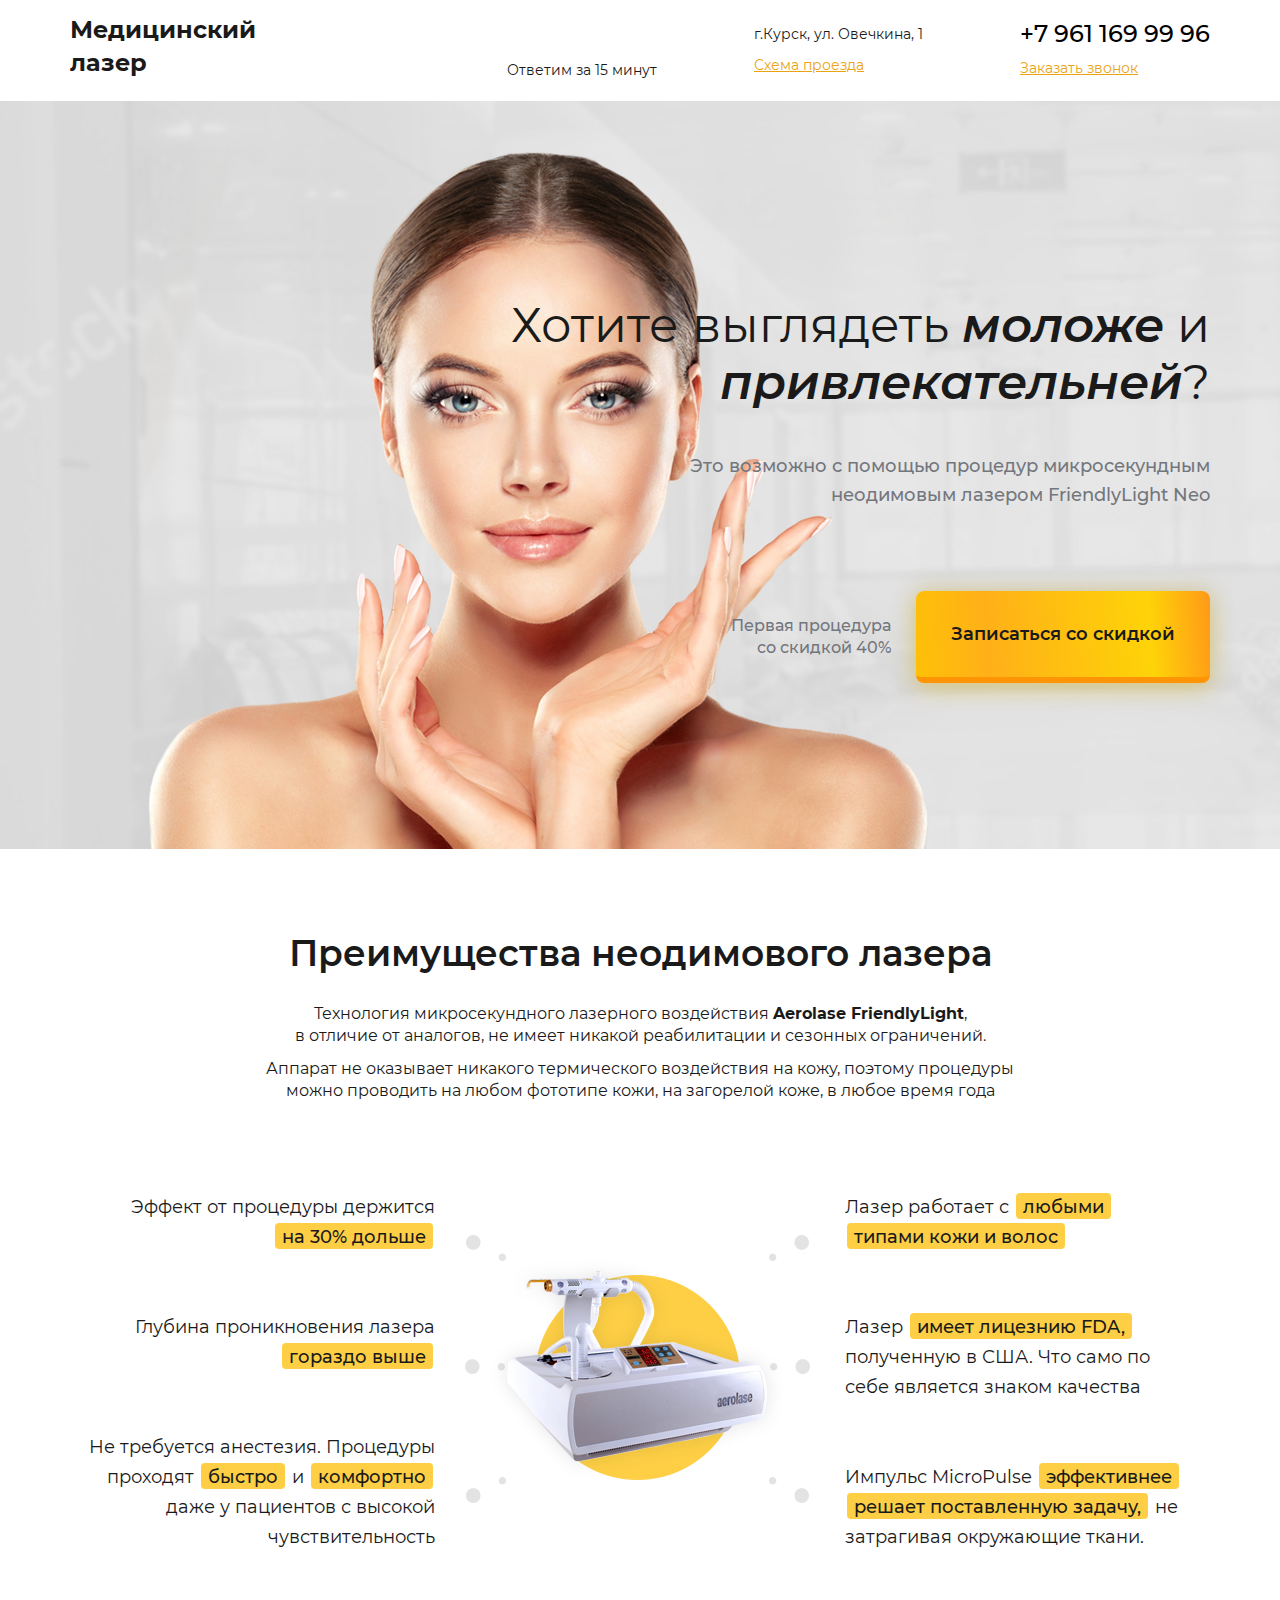
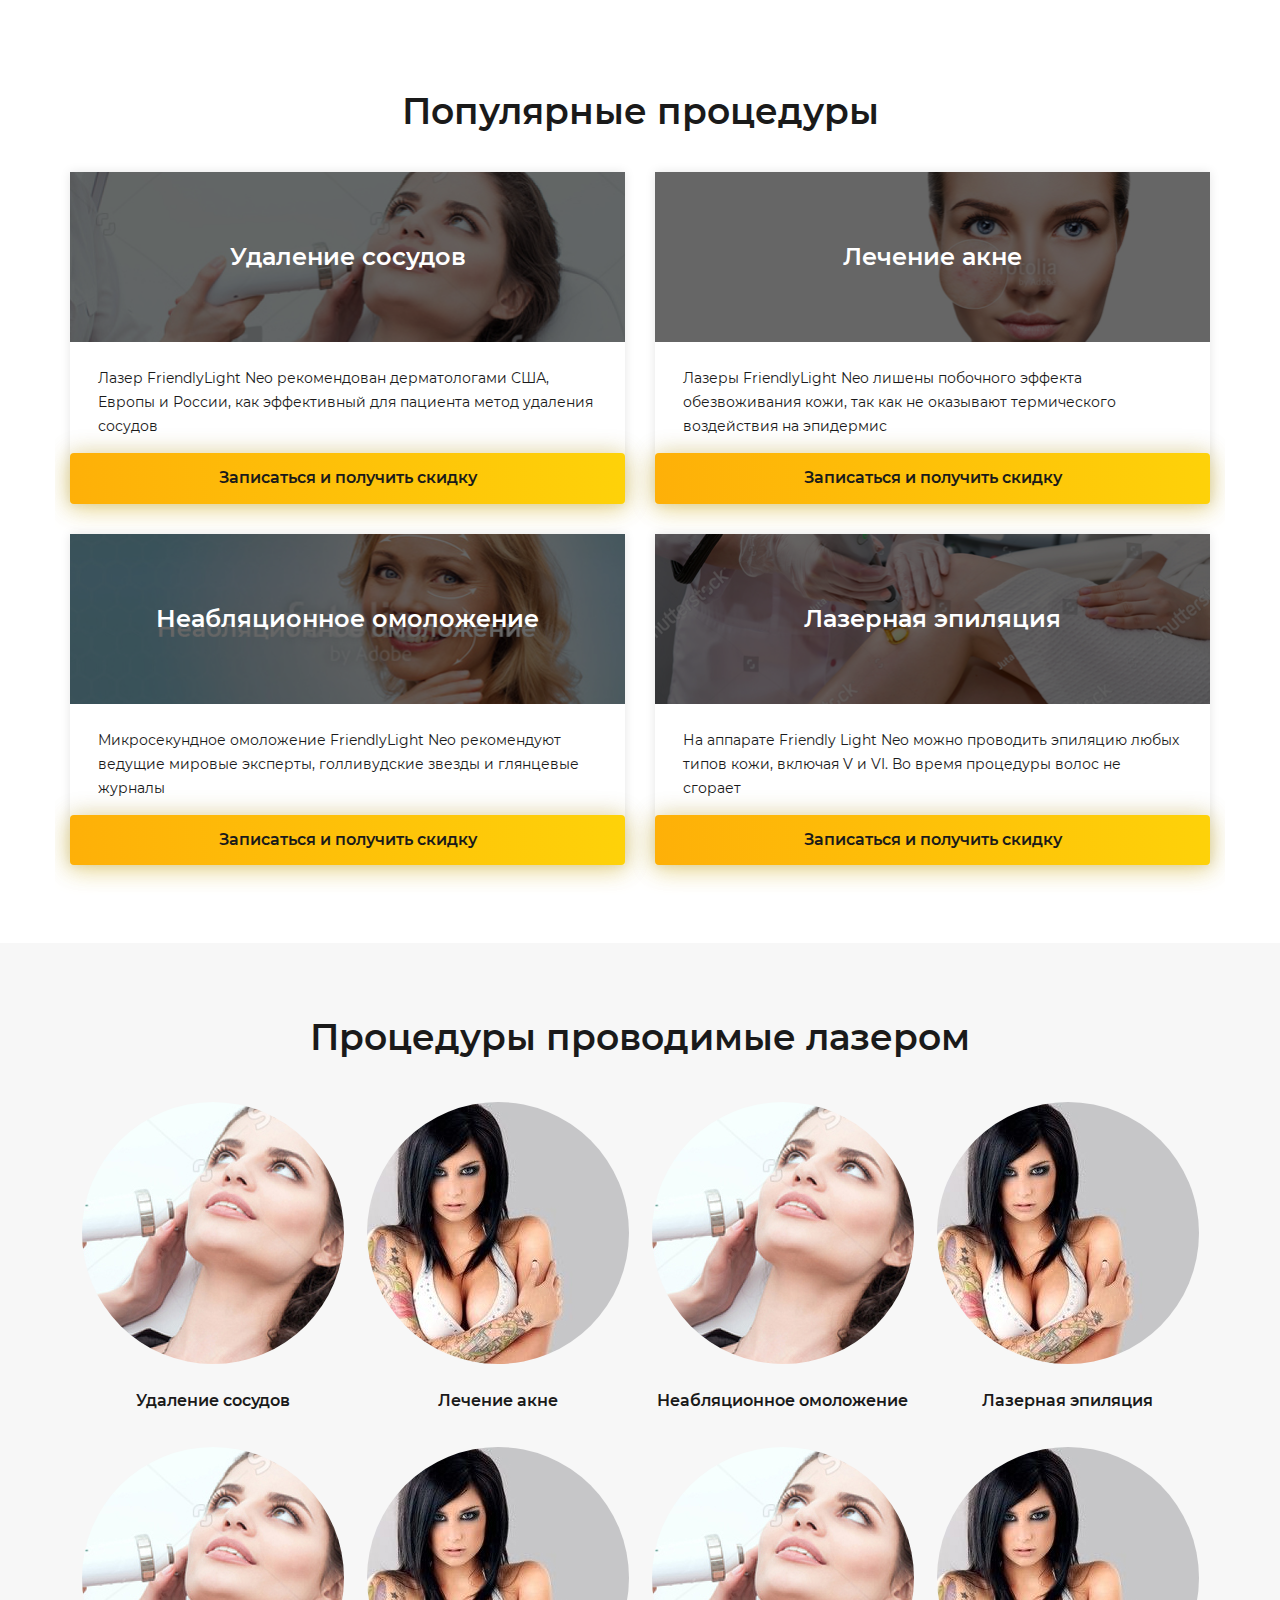
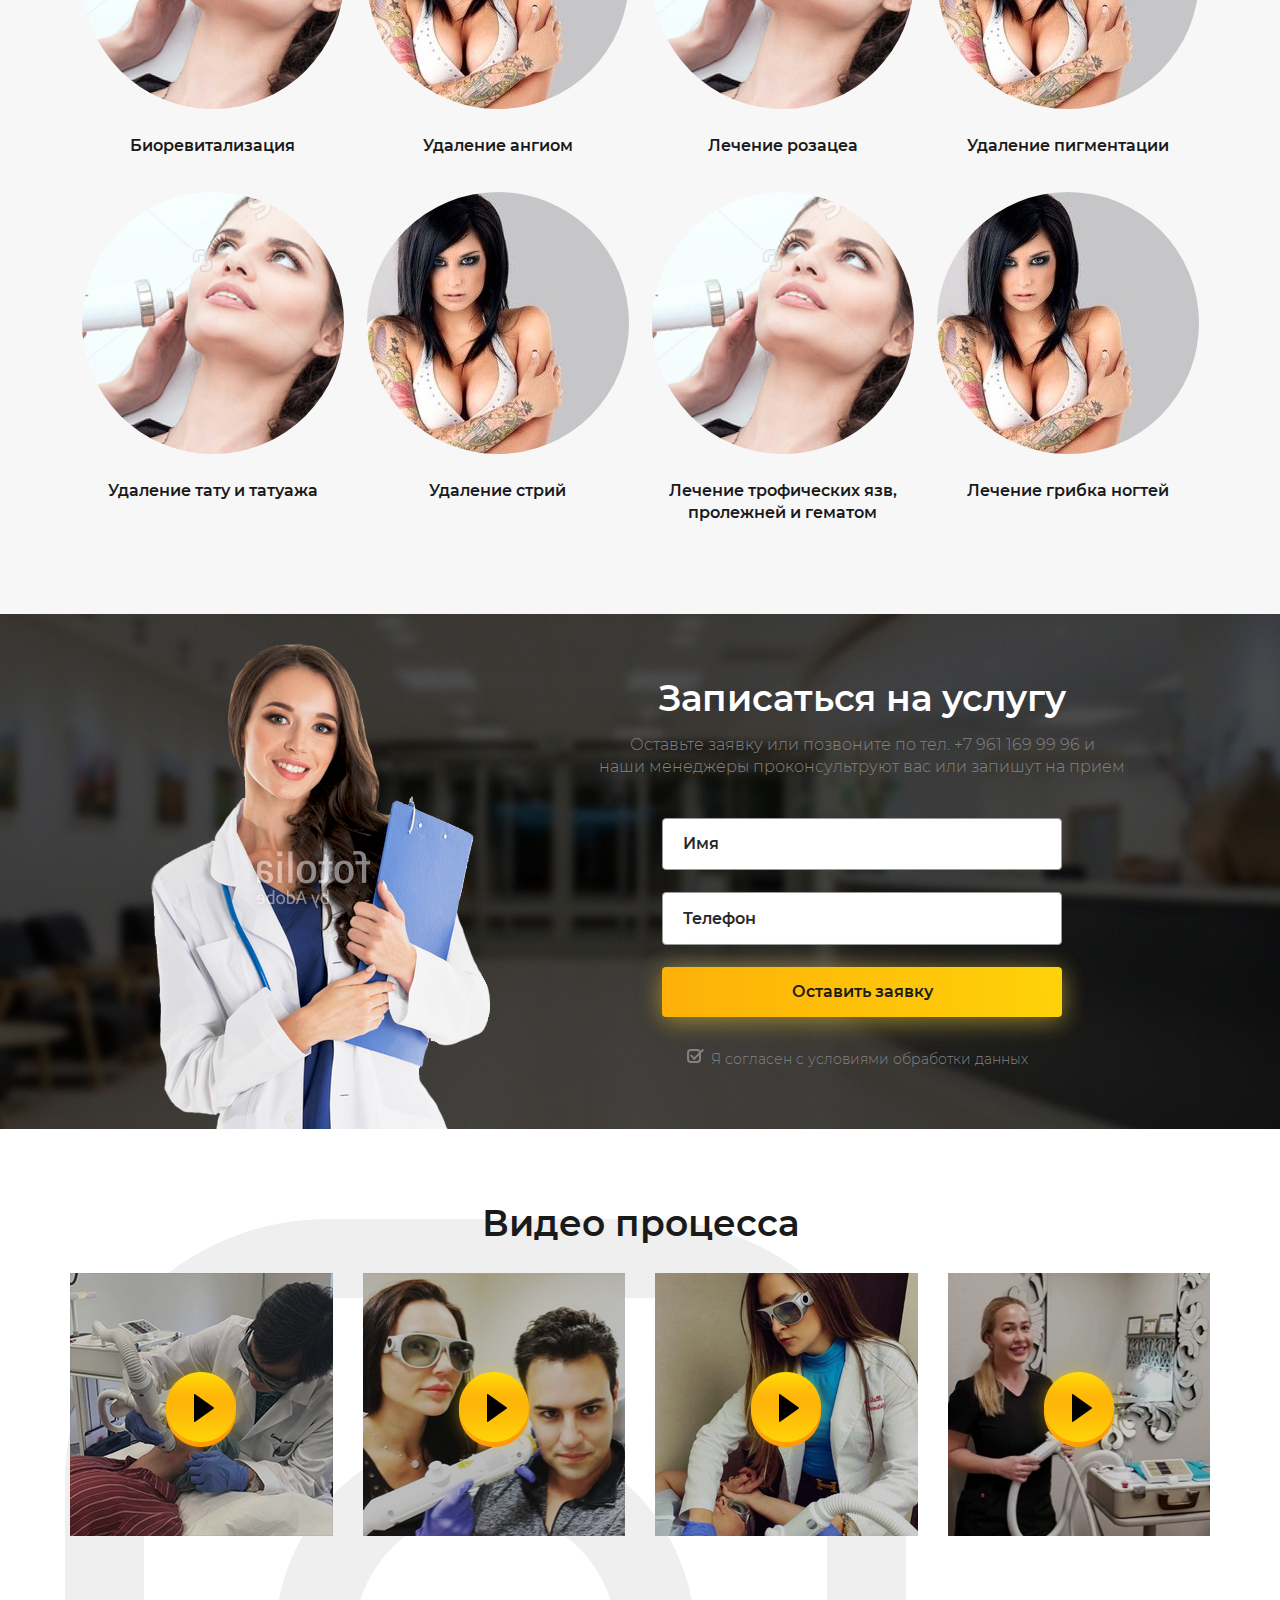
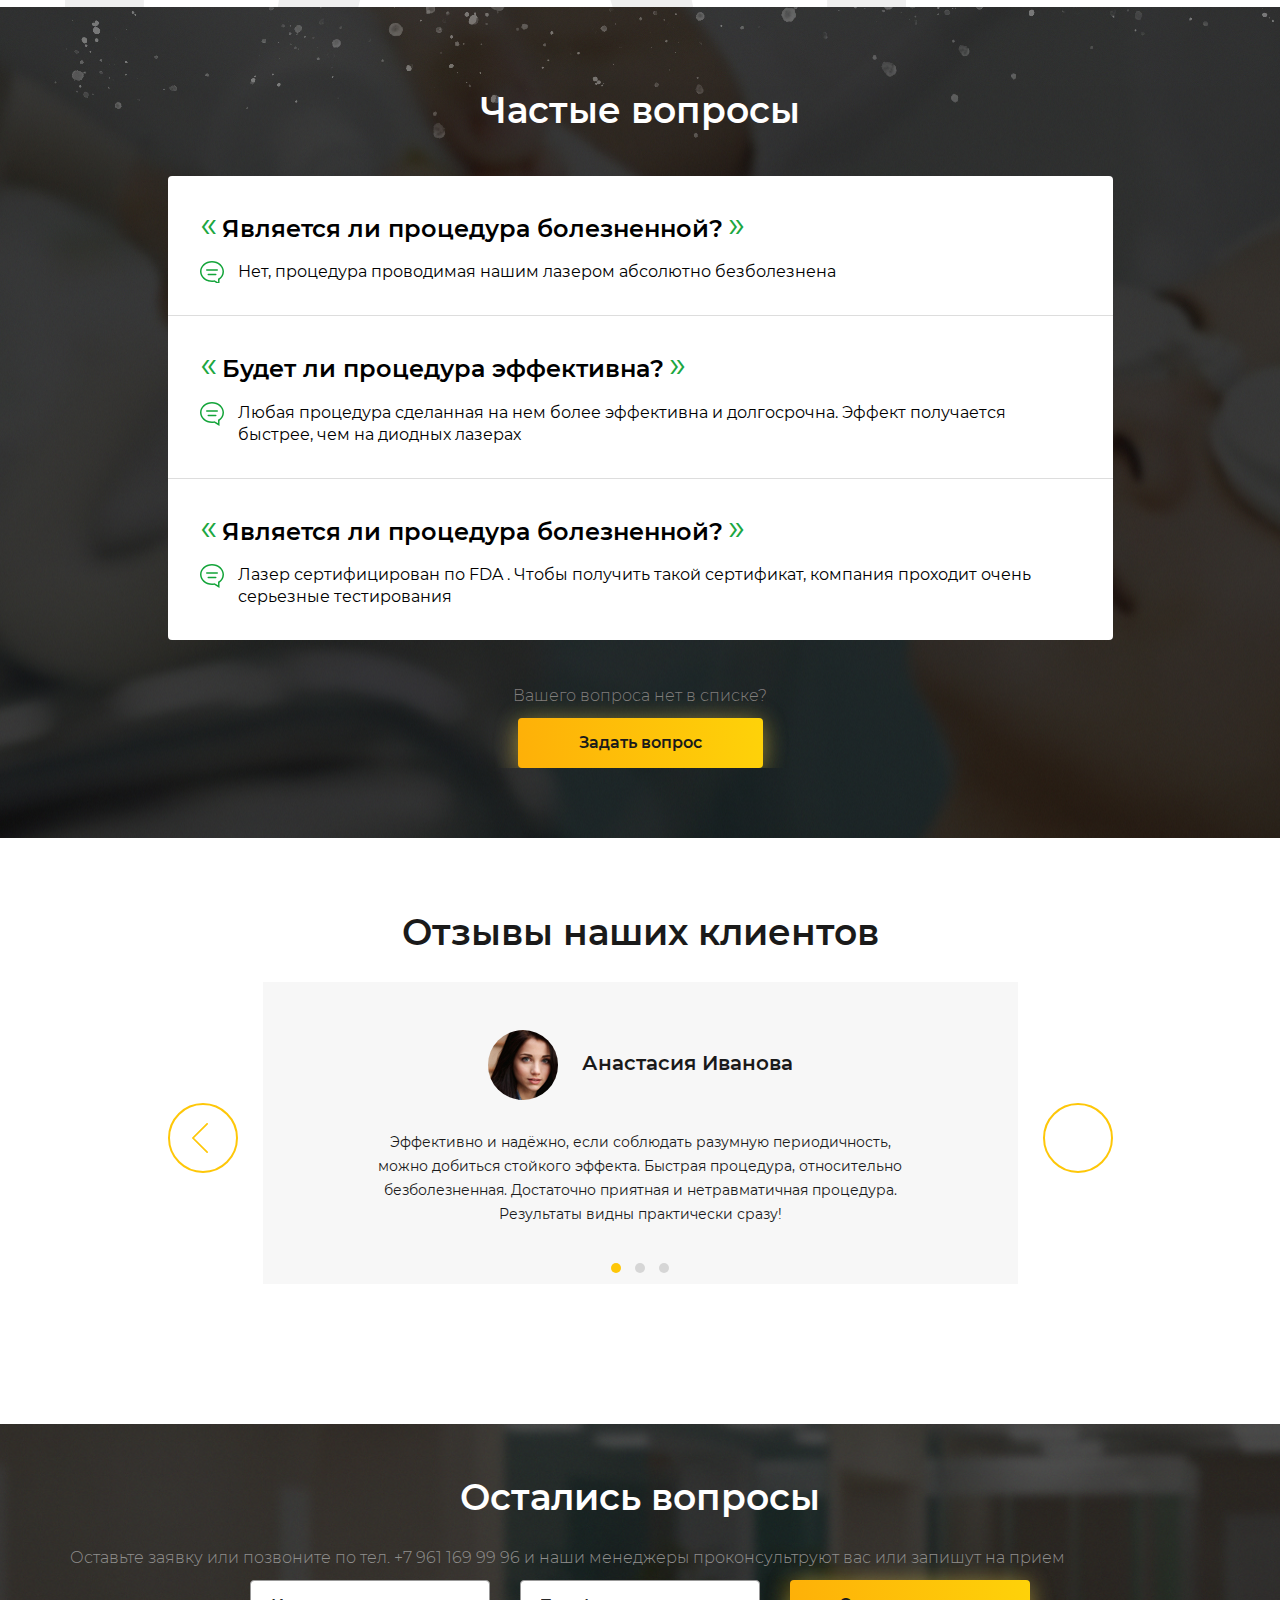
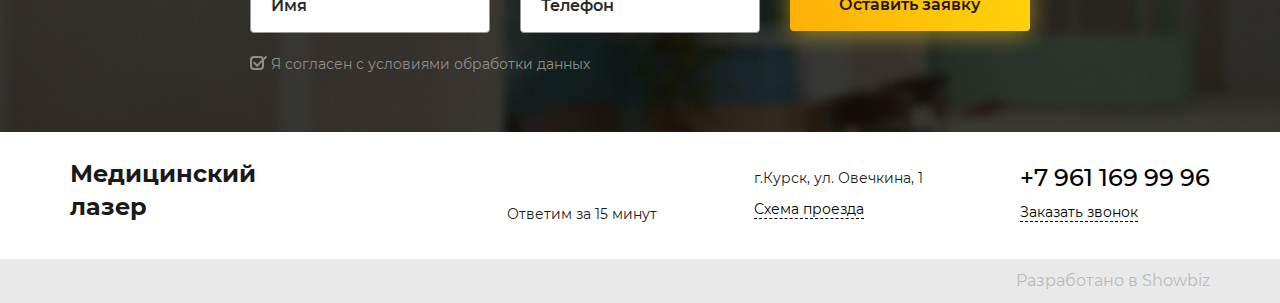
==== commit 826b862a: "Update 2018-12-22T10:47:25.785Z" ====
--- a/index.html
+++ b/index.html
@@ -70,7 +70,7 @@
           </div>
           <div class="page-header__bl bl-call">
             <p><a class="phone-link" href="tel:+79611699996">+7 961 169 99 96</a></p>
-            <p><a href="#">Заказать звонок</a></p>
+            <p><a href="#modal-call" data-toggle="modal">Заказать звонок</a></p>
           </div>
         </div>
       </header>
@@ -506,6 +506,44 @@
     </div>
 
   </div>
+
+  <div id="modal-call" class="modal" tabindex="-1" role="dialog">
+    <div class="modal__dialog" role="document">
+      <div class="modal__content">
+        <div class="modal__header">
+          <a href="#" class="close  modal__close" data-dismiss="modal" aria-label="Закрыть"><span></span></a>
+          <h4 class="modal__title">Заказать звонок</h4>
+          <p class="modal__text">Оставьте заявку или позвоните по тел. +7 961 169 99 96 и <br>
+          наши менеджеры проконсультруют вас или запишут на прием</p>
+        </div>
+        <div class="modal__body">
+          <form action="" class="modal__form">
+            <label class="field-text">
+              <span class="field-text__input-wrap">
+                <input class="field-text__input" type="text" placeholder="Имя" id="" name="">
+              </span>
+            </label>
+            <label class="field-text">
+              <span class="field-text__input-wrap">
+                <input class="field-text__input" type="tel" placeholder="Телефон" id="" name="">
+              </span>
+            </label>
+            <div class="field-actions">
+              <button class="btn" type="submit">Оставить заявку</button>
+            </div>
+            <div class="field-checkbox">
+              <label class="field-checkbox__name">
+                <input class="field-checkbox__input" type="checkbox" id="" name="" checked>
+                <span class="field-checkbox__name-text">Я согласен с условиями обработки данных</span>
+              </label>
+            </div>
+          </form>
+        </div>
+        <div class="modal__footer">
+        </div>
+      </div>
+    </div>
+  </div>
   <script src="js/script.min.js"></script>
 
 </body>
--- a/css/style.min.css
+++ b/css/style.min.css
@@ -1,5 +1,3058 @@
-@charset "UTF-8";/*!*
+@charset "UTF-8";
+/*!*
  * ВНИМАНИЕ! Этот файл генерируется автоматически.
  * Не пишите сюда ничего вручную, все такие правки будут потеряны.
  * Читайте ./README.md для понимания.
- */.owl-carousel{display:none;width:100%;-webkit-tap-highlight-color:transparent;position:relative;z-index:1}.owl-carousel .owl-stage{position:relative;-ms-touch-action:pan-Y;touch-action:manipulation;-moz-backface-visibility:hidden}.owl-carousel .owl-stage:after{content:".";display:block;clear:both;visibility:hidden;line-height:0;height:0}.owl-carousel .owl-stage-outer{position:relative;overflow:hidden;-webkit-transform:translate3d(0px,0,0)}.owl-carousel .owl-item,.owl-carousel .owl-wrapper{-webkit-backface-visibility:hidden;-moz-backface-visibility:hidden;-ms-backface-visibility:hidden;-webkit-transform:translate3d(0,0,0);-moz-transform:translate3d(0,0,0);-ms-transform:translate3d(0,0,0)}.owl-carousel .owl-item{position:relative;min-height:1px;float:left;-webkit-backface-visibility:hidden;-webkit-tap-highlight-color:transparent;-webkit-touch-callout:none}.owl-carousel .owl-item img{display:block;width:100%}.owl-carousel .owl-dots.disabled,.owl-carousel .owl-nav.disabled{display:none}.owl-carousel .owl-dot,.owl-carousel .owl-nav .owl-next,.owl-carousel .owl-nav .owl-prev{cursor:pointer;-webkit-user-select:none;-khtml-user-select:none;-moz-user-select:none;-ms-user-select:none;user-select:none}.owl-carousel .owl-nav button.owl-next,.owl-carousel .owl-nav button.owl-prev,.owl-carousel button.owl-dot{background:0 0;color:inherit;border:none;padding:0!important;font:inherit}.owl-carousel.owl-loaded{display:block}.owl-carousel.owl-loading{opacity:0;display:block}.owl-carousel.owl-hidden{opacity:0}.owl-carousel.owl-refresh .owl-item{visibility:hidden}.owl-carousel.owl-drag .owl-item{-ms-touch-action:pan-y;touch-action:pan-y;-webkit-user-select:none;-moz-user-select:none;-ms-user-select:none;user-select:none}.owl-carousel.owl-grab{cursor:move;cursor:grab}.owl-carousel.owl-rtl{direction:rtl}.owl-carousel.owl-rtl .owl-item{float:right}.no-js .owl-carousel{display:block}.owl-carousel .animated{animation-duration:1000ms;animation-fill-mode:both}.owl-carousel .owl-animated-in{z-index:0}.owl-carousel .owl-animated-out{z-index:1}.owl-carousel .fadeOut{animation-name:fadeOut}@keyframes fadeOut{0%{opacity:1}100%{opacity:0}}.owl-height{transition:height 500ms ease-in-out}.owl-carousel .owl-item .owl-lazy{opacity:0;transition:opacity 400ms ease}.owl-carousel .owl-item .owl-lazy:not([src]),.owl-carousel .owl-item .owl-lazy[src^=""]{max-height:0}.owl-carousel .owl-item img.owl-lazy{transform-style:preserve-3d}.owl-carousel .owl-video-wrapper{position:relative;height:100%;background:#000}.owl-carousel .owl-video-play-icon{position:absolute;height:80px;width:80px;left:50%;top:50%;margin-left:-40px;margin-top:-40px;background:url(owl.video.play.png) no-repeat;cursor:pointer;z-index:1;-webkit-backface-visibility:hidden;transition:transform 100ms ease}.owl-carousel .owl-video-play-icon:hover{-ms-transform:scale(1.3,1.3);transform:scale(1.3,1.3)}.owl-carousel .owl-video-playing .owl-video-play-icon,.owl-carousel .owl-video-playing .owl-video-tn{display:none}.owl-carousel .owl-video-tn{opacity:0;height:100%;background-position:center center;background-repeat:no-repeat;background-size:contain;transition:opacity 400ms ease}.owl-carousel .owl-video-frame{position:relative;z-index:1;height:100%;width:100%}.owl-theme .owl-nav{margin-top:10px;text-align:center;-webkit-tap-highlight-color:transparent}.owl-theme .owl-nav [class*=owl-]{color:#FFF;font-size:14px;margin:5px;padding:4px 7px;background:#D6D6D6;display:inline-block;cursor:pointer;border-radius:3px}.owl-theme .owl-nav [class*=owl-]:hover{background:#869791;color:#FFF;text-decoration:none}.owl-theme .owl-nav .disabled{opacity:.5;cursor:default}.owl-theme .owl-nav.disabled+.owl-dots{margin-top:10px}.owl-theme .owl-dots{text-align:center;-webkit-tap-highlight-color:transparent}.owl-theme .owl-dots .owl-dot{display:inline-block;zoom:1}.owl-theme .owl-dots .owl-dot span{width:10px;height:10px;margin:5px 7px;background:#D6D6D6;display:block;-webkit-backface-visibility:visible;transition:opacity 200ms ease;border-radius:30px}.owl-theme .owl-dots .owl-dot.active span,.owl-theme .owl-dots .owl-dot:hover span{background:#869791}body.compensate-for-scrollbar{overflow:hidden}.fancybox-active{height:auto}.fancybox-is-hidden{left:-9999px;margin:0;position:absolute!important;top:-9999px;visibility:hidden}.fancybox-container{-webkit-backface-visibility:hidden;height:100%;left:0;outline:0;position:fixed;-webkit-tap-highlight-color:transparent;top:0;-ms-touch-action:manipulation;touch-action:manipulation;transform:translateZ(0);width:100%;z-index:99992}.fancybox-container *{box-sizing:border-box}.fancybox-bg,.fancybox-inner,.fancybox-outer,.fancybox-stage{bottom:0;left:0;position:absolute;right:0;top:0}.fancybox-outer{-webkit-overflow-scrolling:touch;overflow-y:auto}.fancybox-bg{background:#1e1e1e;opacity:0;transition-duration:inherit;transition-property:opacity;transition-timing-function:cubic-bezier(.47,0,.74,.71)}.fancybox-is-open .fancybox-bg{opacity:.9;transition-timing-function:cubic-bezier(.22,.61,.36,1)}.fancybox-caption,.fancybox-infobar,.fancybox-navigation .fancybox-button,.fancybox-toolbar{direction:ltr;opacity:0;position:absolute;transition:opacity .25s ease,visibility 0s ease .25s;visibility:hidden;z-index:99997}.fancybox-show-caption .fancybox-caption,.fancybox-show-infobar .fancybox-infobar,.fancybox-show-nav .fancybox-navigation .fancybox-button,.fancybox-show-toolbar .fancybox-toolbar{opacity:1;transition:opacity .25s ease 0s,visibility 0s ease 0s;visibility:visible}.fancybox-infobar{color:#ccc;font-size:13px;-webkit-font-smoothing:subpixel-antialiased;height:44px;left:0;line-height:44px;min-width:44px;mix-blend-mode:difference;padding:0 10px;pointer-events:none;top:0;-webkit-touch-callout:none;-webkit-user-select:none;-moz-user-select:none;-ms-user-select:none;user-select:none}.fancybox-toolbar{right:0;top:0}.fancybox-stage{direction:ltr;overflow:visible;transform:translateZ(0);z-index:99994}.fancybox-is-open .fancybox-stage{overflow:hidden}.fancybox-slide{-webkit-backface-visibility:hidden;display:none;height:100%;left:0;outline:0;overflow:auto;-webkit-overflow-scrolling:touch;padding:44px;position:absolute;text-align:center;top:0;transition-property:transform,opacity;white-space:normal;width:100%;z-index:99994}.fancybox-slide:before{content:"";display:inline-block;font-size:0;height:100%;vertical-align:middle;width:0}.fancybox-is-sliding .fancybox-slide,.fancybox-slide--current,.fancybox-slide--next,.fancybox-slide--previous{display:block}.fancybox-slide--image{overflow:hidden;padding:44px 0}.fancybox-slide--image:before{display:none}.fancybox-slide--html{padding:6px}.fancybox-content{background:#fff;display:inline-block;margin:0;max-width:100%;overflow:auto;-webkit-overflow-scrolling:touch;padding:44px;position:relative;text-align:left;vertical-align:middle}.fancybox-slide--image .fancybox-content{animation-timing-function:cubic-bezier(.5,0,.14,1);-webkit-backface-visibility:hidden;background:0 0/100% 100% no-repeat;left:0;max-width:none;overflow:visible;padding:0;position:absolute;top:0;transform-origin:top left;transition-property:transform,opacity;-webkit-user-select:none;-moz-user-select:none;-ms-user-select:none;user-select:none;z-index:99995}.fancybox-can-zoomOut .fancybox-content{cursor:zoom-out}.fancybox-can-zoomIn .fancybox-content{cursor:zoom-in}.fancybox-can-pan .fancybox-content,.fancybox-can-swipe .fancybox-content{cursor:grab}.fancybox-is-grabbing .fancybox-content{cursor:grabbing}.fancybox-container [data-selectable=true]{cursor:text}.fancybox-image,.fancybox-spaceball{background:0 0;border:0;height:100%;left:0;margin:0;max-height:none;max-width:none;padding:0;position:absolute;top:0;-webkit-user-select:none;-moz-user-select:none;-ms-user-select:none;user-select:none;width:100%}.fancybox-spaceball{z-index:1}.fancybox-slide--iframe .fancybox-content,.fancybox-slide--map .fancybox-content,.fancybox-slide--pdf .fancybox-content,.fancybox-slide--video .fancybox-content{height:100%;overflow:visible;padding:0;width:100%}.fancybox-slide--video .fancybox-content{background:#000}.fancybox-slide--map .fancybox-content{background:#e5e3df}.fancybox-slide--iframe .fancybox-content{background:#fff}.fancybox-iframe,.fancybox-video{background:0 0;border:0;display:block;height:100%;margin:0;overflow:hidden;padding:0;width:100%}.fancybox-iframe{left:0;position:absolute;top:0}.fancybox-error{background:#fff;cursor:default;max-width:400px;padding:40px;width:100%}.fancybox-error p{color:#444;font-size:16px;line-height:20px;margin:0;padding:0}.fancybox-button{background:rgba(30,30,30,.6);border:0;border-radius:0;box-shadow:none;cursor:pointer;display:inline-block;height:44px;margin:0;padding:10px;position:relative;transition:color .2s;vertical-align:top;visibility:inherit;width:44px}.fancybox-button,.fancybox-button:link,.fancybox-button:visited{color:#ccc}.fancybox-button:hover{color:#fff}.fancybox-button:focus{outline:0}.fancybox-button.fancybox-focus{outline:dotted 1px}.fancybox-button[disabled],.fancybox-button[disabled]:hover{color:#888;cursor:default;outline:0}.fancybox-button div{height:100%}.fancybox-button svg{display:block;height:100%;overflow:visible;position:relative;width:100%}.fancybox-button svg path{fill:currentColor;stroke-width:0}.fancybox-button--fsenter svg:nth-child(2),.fancybox-button--fsexit svg:first-child,.fancybox-button--pause svg:first-child,.fancybox-button--play svg:nth-child(2){display:none}.fancybox-progress{background:#ff5268;height:2px;left:0;position:absolute;right:0;top:0;transform:scaleX(0);transform-origin:0;transition-property:transform;transition-timing-function:linear;z-index:99998}.fancybox-close-small{background:0 0;border:0;border-radius:0;color:#ccc;cursor:pointer;opacity:.8;padding:8px;position:absolute;right:-12px;top:-44px;z-index:401}.fancybox-close-small:hover{color:#fff;opacity:1}.fancybox-slide--html .fancybox-close-small{color:currentColor;padding:10px;right:0;top:0}.fancybox-slide--image.fancybox-is-scaling .fancybox-content{overflow:hidden}.fancybox-is-scaling .fancybox-close-small,.fancybox-is-zoomable.fancybox-can-pan .fancybox-close-small{display:none}.fancybox-navigation .fancybox-button{background-clip:content-box;height:100px;opacity:0;position:absolute;top:calc(50% - 50px);width:70px}.fancybox-navigation .fancybox-button div{padding:7px}.fancybox-navigation .fancybox-button--arrow_left{left:0;left:env(safe-area-inset-left);padding:31px 26px 31px 6px}.fancybox-navigation .fancybox-button--arrow_right{padding:31px 6px 31px 26px;right:0;right:env(safe-area-inset-right)}.fancybox-caption{background:linear-gradient(0deg,rgba(0,0,0,.85) 0,rgba(0,0,0,.3) 50%,rgba(0,0,0,.15) 65%,rgba(0,0,0,.075) 75.5%,rgba(0,0,0,.037) 82.85%,rgba(0,0,0,.019) 88%,transparent);bottom:0;color:#eee;font-size:14px;font-weight:400;left:0;line-height:1.5;padding:75px 44px 25px;pointer-events:none;right:0;text-align:center;z-index:99996}@supports (padding:max(0px)){.fancybox-caption{padding:75px max(44px,env(safe-area-inset-right)) max(25px,env(safe-area-inset-bottom)) max(44px,env(safe-area-inset-left))}}.fancybox-caption--separate{margin-top:-50px}.fancybox-caption__body{max-height:50vh;overflow:auto;pointer-events:all}.fancybox-caption a,.fancybox-caption a:link,.fancybox-caption a:visited{color:#ccc;text-decoration:none}.fancybox-caption a:hover{color:#fff;text-decoration:underline}.fancybox-loading{animation:a 1s linear infinite;background:0 0;border:4px solid #888;border-bottom-color:#fff;border-radius:50%;height:50px;left:50%;margin:-25px 0 0 -25px;opacity:.7;padding:0;position:absolute;top:50%;width:50px;z-index:99999}@keyframes a{to{transform:rotate(1turn)}}.fancybox-animated{transition-timing-function:cubic-bezier(0,0,.25,1)}.fancybox-fx-slide.fancybox-slide--previous{opacity:0;transform:translate3d(-100%,0,0)}.fancybox-fx-slide.fancybox-slide--next{opacity:0;transform:translate3d(100%,0,0)}.fancybox-fx-slide.fancybox-slide--current{opacity:1;transform:translateZ(0)}.fancybox-fx-fade.fancybox-slide--next,.fancybox-fx-fade.fancybox-slide--previous{opacity:0;transition-timing-function:cubic-bezier(.19,1,.22,1)}.fancybox-fx-fade.fancybox-slide--current{opacity:1}.fancybox-fx-zoom-in-out.fancybox-slide--previous{opacity:0;transform:scale3d(1.5,1.5,1.5)}.fancybox-fx-zoom-in-out.fancybox-slide--next{opacity:0;transform:scale3d(.5,.5,.5)}.fancybox-fx-zoom-in-out.fancybox-slide--current{opacity:1;transform:scaleX(1)}.fancybox-fx-rotate.fancybox-slide--previous{opacity:0;transform:rotate(-1turn)}.fancybox-fx-rotate.fancybox-slide--next{opacity:0;transform:rotate(1turn)}.fancybox-fx-rotate.fancybox-slide--current{opacity:1;transform:rotate(0deg)}.fancybox-fx-circular.fancybox-slide--previous{opacity:0;transform:scale3d(0,0,0) translate3d(-100%,0,0)}.fancybox-fx-circular.fancybox-slide--next{opacity:0;transform:scale3d(0,0,0) translate3d(100%,0,0)}.fancybox-fx-circular.fancybox-slide--current{opacity:1;transform:scaleX(1) translateZ(0)}.fancybox-fx-tube.fancybox-slide--previous{transform:translate3d(-100%,0,0) scale(.1) skew(-10deg)}.fancybox-fx-tube.fancybox-slide--next{transform:translate3d(100%,0,0) scale(.1) skew(10deg)}.fancybox-fx-tube.fancybox-slide--current{transform:translateZ(0) scale(1)}@media (max-height:576px){.fancybox-slide{padding-left:6px;padding-right:6px}.fancybox-slide--image{padding:6px 0}.fancybox-close-small{right:-6px}.fancybox-slide--image .fancybox-close-small{background:#4e4e4e;color:#f2f4f6;height:36px;opacity:1;padding:6px;right:0;top:0;width:36px}.fancybox-caption{padding-left:12px;padding-right:12px}@supports (padding:max(0px)){.fancybox-caption{padding-left:max(12px,env(safe-area-inset-left));padding-right:max(12px,env(safe-area-inset-right))}}}.fancybox-share{background:#f4f4f4;border-radius:3px;max-width:90%;padding:30px;text-align:center}.fancybox-share h1{color:#222;font-size:35px;font-weight:700;margin:0 0 20px}.fancybox-share p{margin:0;padding:0}.fancybox-share__button{border:0;border-radius:3px;display:inline-block;font-size:14px;font-weight:700;line-height:40px;margin:0 5px 10px;min-width:130px;padding:0 15px;text-decoration:none;transition:all .2s;-webkit-user-select:none;-moz-user-select:none;-ms-user-select:none;user-select:none;white-space:nowrap}.fancybox-share__button:link,.fancybox-share__button:visited{color:#fff}.fancybox-share__button:hover{text-decoration:none}.fancybox-share__button--fb{background:#3b5998}.fancybox-share__button--fb:hover{background:#344e86}.fancybox-share__button--pt{background:#bd081d}.fancybox-share__button--pt:hover{background:#aa0719}.fancybox-share__button--tw{background:#1da1f2}.fancybox-share__button--tw:hover{background:#0d95e8}.fancybox-share__button svg{height:25px;margin-right:7px;position:relative;top:-1px;vertical-align:middle;width:25px}.fancybox-share__button svg path{fill:#fff}.fancybox-share__input{background:0 0;border:0;border-bottom:1px solid #d7d7d7;border-radius:0;color:#5d5b5b;font-size:14px;margin:10px 0 0;outline:0;padding:10px 15px;width:100%}.fancybox-thumbs{background:#ddd;bottom:0;display:none;margin:0;-webkit-overflow-scrolling:touch;-ms-overflow-style:-ms-autohiding-scrollbar;padding:2px 2px 4px;position:absolute;right:0;-webkit-tap-highlight-color:transparent;top:0;width:212px;z-index:99995}.fancybox-thumbs-x{overflow-x:auto;overflow-y:hidden}.fancybox-show-thumbs .fancybox-thumbs{display:block}.fancybox-show-thumbs .fancybox-inner{right:212px}.fancybox-thumbs__list{font-size:0;height:100%;list-style:none;margin:0;overflow-x:hidden;overflow-y:auto;padding:0;position:absolute;position:relative;white-space:nowrap;width:100%}.fancybox-thumbs-x .fancybox-thumbs__list{overflow:hidden}.fancybox-thumbs-y .fancybox-thumbs__list::-webkit-scrollbar{width:7px}.fancybox-thumbs-y .fancybox-thumbs__list::-webkit-scrollbar-track{background:#fff;border-radius:10px;box-shadow:inset 0 0 6px rgba(0,0,0,.3)}.fancybox-thumbs-y .fancybox-thumbs__list::-webkit-scrollbar-thumb{background:#2a2a2a;border-radius:10px}.fancybox-thumbs__list a{-webkit-backface-visibility:hidden;backface-visibility:hidden;background-color:rgba(0,0,0,.1);background-position:50%;background-repeat:no-repeat;background-size:cover;cursor:pointer;float:left;height:75px;margin:2px;max-height:calc(100% - 8px);max-width:calc(50% - 4px);outline:0;overflow:hidden;padding:0;position:relative;-webkit-tap-highlight-color:transparent;width:100px}.fancybox-thumbs__list a:before{border:6px solid #ff5268;bottom:0;content:"";left:0;opacity:0;position:absolute;right:0;top:0;transition:all .2s cubic-bezier(.25,.46,.45,.94);z-index:99991}.fancybox-thumbs__list a:focus:before{opacity:.5}.fancybox-thumbs__list a.fancybox-thumbs-active:before{opacity:1}@media (max-width:576px){.fancybox-thumbs{width:110px}.fancybox-show-thumbs .fancybox-inner{right:110px}.fancybox-thumbs__list a{max-width:calc(100% - 10px)}}/*! nouislider - 10.1.0 - 2017-07-28 17:11:18 */.noUi-target,.noUi-target *{-webkit-touch-callout:none;-webkit-tap-highlight-color:transparent;-webkit-user-select:none;-ms-touch-action:none;touch-action:none;-ms-user-select:none;-moz-user-select:none;user-select:none;-moz-box-sizing:border-box;box-sizing:border-box}.noUi-target{position:relative;direction:ltr}.noUi-base{width:100%;height:100%;position:relative;z-index:1}.noUi-connect{position:absolute;right:0;top:0;left:0;bottom:0}.noUi-origin{position:absolute;height:0;width:0}.noUi-handle{position:relative;z-index:1}.noUi-state-tap .noUi-connect,.noUi-state-tap .noUi-origin{-webkit-transition:top .3s,right .3s,bottom .3s,left .3s;transition:top .3s,right .3s,bottom .3s,left .3s}.noUi-state-drag *{cursor:inherit!important}.noUi-base,.noUi-handle{-webkit-transform:translate3d(0,0,0);transform:translate3d(0,0,0)}.noUi-horizontal{height:18px}.noUi-horizontal .noUi-handle{width:34px;height:28px;left:-17px;top:-6px}.noUi-vertical{width:18px}.noUi-vertical .noUi-handle{width:28px;height:34px;left:-6px;top:-17px}.noUi-target{background:#FAFAFA;border-radius:4px;border:1px solid #D3D3D3;box-shadow:inset 0 1px 1px #F0F0F0,0 3px 6px -5px #BBB}.noUi-connect{background:#3FB8AF;border-radius:4px;box-shadow:inset 0 0 3px rgba(51,51,51,.45);-webkit-transition:background 450ms;transition:background 450ms}.noUi-draggable{cursor:ew-resize}.noUi-vertical .noUi-draggable{cursor:ns-resize}.noUi-handle{border:1px solid #D9D9D9;border-radius:3px;background:#FFF;cursor:default;box-shadow:inset 0 0 1px #FFF,inset 0 1px 7px #EBEBEB,0 3px 6px -3px #BBB}.noUi-active{box-shadow:inset 0 0 1px #FFF,inset 0 1px 7px #DDD,0 3px 6px -3px #BBB}.noUi-handle:after,.noUi-handle:before{content:"";display:block;position:absolute;height:14px;width:1px;background:#E8E7E6;left:14px;top:6px}.noUi-handle:after{left:17px}.noUi-vertical .noUi-handle:after,.noUi-vertical .noUi-handle:before{width:14px;height:1px;left:6px;top:14px}.noUi-vertical .noUi-handle:after{top:17px}[disabled] .noUi-connect{background:#B8B8B8}[disabled] .noUi-handle,[disabled].noUi-handle,[disabled].noUi-target{cursor:not-allowed}.noUi-pips,.noUi-pips *{-moz-box-sizing:border-box;box-sizing:border-box}.noUi-pips{position:absolute;color:#999}.noUi-value{position:absolute;white-space:nowrap;text-align:center}.noUi-value-sub{color:#ccc;font-size:10px}.noUi-marker{position:absolute;background:#CCC}.noUi-marker-large,.noUi-marker-sub{background:#AAA}.noUi-pips-horizontal{padding:10px 0;height:80px;top:100%;left:0;width:100%}.noUi-value-horizontal{-webkit-transform:translate3d(-50%,50%,0);transform:translate3d(-50%,50%,0)}.noUi-marker-horizontal.noUi-marker{margin-left:-1px;width:2px;height:5px}.noUi-marker-horizontal.noUi-marker-sub{height:10px}.noUi-marker-horizontal.noUi-marker-large{height:15px}.noUi-pips-vertical{padding:0 10px;height:100%;top:0;left:100%}.noUi-value-vertical{-webkit-transform:translate3d(0,50%,0);transform:translate3d(0,50%,0);padding-left:25px}.noUi-marker-vertical.noUi-marker{width:5px;height:2px;margin-top:-1px}.noUi-marker-vertical.noUi-marker-sub{width:10px}.noUi-marker-vertical.noUi-marker-large{width:15px}.noUi-tooltip{display:block;position:absolute;border:1px solid #D9D9D9;border-radius:3px;background:#fff;color:#000;padding:5px;text-align:center;white-space:nowrap}.noUi-horizontal .noUi-tooltip{-webkit-transform:translate(-50%,0);transform:translate(-50%,0);left:50%;bottom:120%}.noUi-vertical .noUi-tooltip{-webkit-transform:translate(0,-50%);transform:translate(0,-50%);top:50%;right:120%}@-ms-viewport{width:device-width}.page{-webkit-box-sizing:border-box;box-sizing:border-box;font-size:10px;-webkit-tap-highlight-color:transparent;-ms-overflow-style:scrollbar;-ms-text-size-adjust:100%;min-width:320px;min-height:100%}.page__inner{min-height:100vh;display:-webkit-box;display:-ms-flexbox;display:flex;-webkit-box-orient:vertical;-webkit-box-direction:normal;-ms-flex-direction:column;flex-direction:column}.page__content{-webkit-box-flex:1;-ms-flex-positive:1;flex-grow:1}.page__footer-wrapper{-ms-flex-negative:0;flex-shrink:0}*,:after,:before{-webkit-box-sizing:inherit;box-sizing:inherit}body{display:-webkit-box;display:-ms-flexbox;display:flex;-webkit-box-orient:vertical;-webkit-box-direction:normal;-ms-flex-direction:column;flex-direction:column;background-color:#fff;margin:0;min-height:100%}[tabindex='-1']:focus{outline:0!important}[role=button]{cursor:pointer}input[type=search]{-webkit-appearance:textfield}[role=button],a,button,input,label,select,textarea{-ms-touch-action:manipulation;touch-action:manipulation}a svg,button svg{pointer-events:none}img{max-width:100%;height:auto}@font-face{font-family:Montserrat;src:url(../fonts/Montserrat-Light.eot);src:local("Montserrat Light"),local("Montserrat-Light"),url(../fonts/Montserrat-Light.eot?#iefix) format("embedded-opentype"),url(../fonts/Montserrat-Light.woff) format("woff"),url(../fonts/Montserrat-Light.ttf) format("truetype");font-weight:300;font-style:normal}@font-face{font-family:Montserrat;src:url(../fonts/Montserrat-MediumItalic.eot);src:local("Montserrat Medium Italic"),local("Montserrat-MediumItalic"),url(../fonts/Montserrat-MediumItalic.eot?#iefix) format("embedded-opentype"),url(../fonts/Montserrat-MediumItalic.woff) format("woff"),url(../fonts/Montserrat-MediumItalic.ttf) format("truetype");font-weight:500;font-style:italic}@font-face{font-family:Montserrat;src:url(../fonts/Montserrat-Thin.eot);src:local("Montserrat Thin"),local("Montserrat-Thin"),url(../fonts/Montserrat-Thin.eot?#iefix) format("embedded-opentype"),url(../fonts/Montserrat-Thin.woff) format("woff"),url(../fonts/Montserrat-Thin.ttf) format("truetype");font-weight:100;font-style:normal}@font-face{font-family:Montserrat;src:url(../fonts/Montserrat-ExtraLightItalic.eot);src:local("Montserrat ExtraLight Italic"),local("Montserrat-ExtraLightItalic"),url(../fonts/Montserrat-ExtraLightItalic.eot?#iefix) format("embedded-opentype"),url(../fonts/Montserrat-ExtraLightItalic.woff) format("woff"),url(../fonts/Montserrat-ExtraLightItalic.ttf) format("truetype");font-weight:200;font-style:italic}@font-face{font-family:Montserrat;src:url(../fonts/Montserrat-BoldItalic.eot);src:local("Montserrat Bold Italic"),local("Montserrat-BoldItalic"),url(../fonts/Montserrat-BoldItalic.eot?#iefix) format("embedded-opentype"),url(../fonts/Montserrat-BoldItalic.woff) format("woff"),url(../fonts/Montserrat-BoldItalic.ttf) format("truetype");font-weight:700;font-style:italic}@font-face{font-family:Montserrat;src:url(../fonts/Montserrat-SemiBold.eot);src:local("Montserrat SemiBold"),local("Montserrat-SemiBold"),url(../fonts/Montserrat-SemiBold.eot?#iefix) format("embedded-opentype"),url(../fonts/Montserrat-SemiBold.woff) format("woff"),url(../fonts/Montserrat-SemiBold.ttf) format("truetype");font-weight:600;font-style:normal}@font-face{font-family:Montserrat;src:url(../fonts/Montserrat-ExtraLight.eot);src:local("Montserrat ExtraLight"),local("Montserrat-ExtraLight"),url(../fonts/Montserrat-ExtraLight.eot?#iefix) format("embedded-opentype"),url(../fonts/Montserrat-ExtraLight.woff) format("woff"),url(../fonts/Montserrat-ExtraLight.ttf) format("truetype");font-weight:200;font-style:normal}@font-face{font-family:Montserrat;src:url(../fonts/Montserrat-ExtraBoldItalic.eot);src:local("Montserrat ExtraBold Italic"),local("Montserrat-ExtraBoldItalic"),url(../fonts/Montserrat-ExtraBoldItalic.eot?#iefix) format("embedded-opentype"),url(../fonts/Montserrat-ExtraBoldItalic.woff) format("woff"),url(../fonts/Montserrat-ExtraBoldItalic.ttf) format("truetype");font-weight:800;font-style:italic}@font-face{font-family:Montserrat;src:url(../fonts/Montserrat-Italic.eot);src:local("Montserrat Italic"),local("Montserrat-Italic"),url(../fonts/Montserrat-Italic.eot?#iefix) format("embedded-opentype"),url(../fonts/Montserrat-Italic.woff) format("woff"),url(../fonts/Montserrat-Italic.ttf) format("truetype");font-weight:400;font-style:italic}@font-face{font-family:Montserrat;src:url(../fonts/Montserrat-Bold.eot);src:local("Montserrat Bold"),local("Montserrat-Bold"),url(../fonts/Montserrat-Bold.eot?#iefix) format("embedded-opentype"),url(../fonts/Montserrat-Bold.woff) format("woff"),url(../fonts/Montserrat-Bold.ttf) format("truetype");font-weight:700;font-style:normal}@font-face{font-family:Montserrat;src:url(../fonts/Montserrat-LightItalic.eot);src:local("Montserrat Light Italic"),local("Montserrat-LightItalic"),url(../fonts/Montserrat-LightItalic.eot?#iefix) format("embedded-opentype"),url(../fonts/Montserrat-LightItalic.woff) format("woff"),url(../fonts/Montserrat-LightItalic.ttf) format("truetype");font-weight:300;font-style:italic}@font-face{font-family:Montserrat;src:url(../fonts/Montserrat-BlackItalic.eot);src:local("Montserrat Black Italic"),local("Montserrat-BlackItalic"),url(../fonts/Montserrat-BlackItalic.eot?#iefix) format("embedded-opentype"),url(../fonts/Montserrat-BlackItalic.woff) format("woff"),url(../fonts/Montserrat-BlackItalic.ttf) format("truetype");font-weight:900;font-style:italic}@font-face{font-family:Montserrat;src:url(../fonts/Montserrat-SemiBoldItalic.eot);src:local("Montserrat SemiBold Italic"),local("Montserrat-SemiBoldItalic"),url(../fonts/Montserrat-SemiBoldItalic.eot?#iefix) format("embedded-opentype"),url(../fonts/Montserrat-SemiBoldItalic.woff) format("woff"),url(../fonts/Montserrat-SemiBoldItalic.ttf) format("truetype");font-weight:600;font-style:italic}@font-face{font-family:Montserrat;src:url(../fonts/Montserrat-Regular.eot);src:local("Montserrat Regular"),local("Montserrat-Regular"),url(../fonts/Montserrat-Regular.eot?#iefix) format("embedded-opentype"),url(../fonts/Montserrat-Regular.woff) format("woff"),url(../fonts/Montserrat-Regular.ttf) format("truetype");font-weight:400;font-style:normal}@font-face{font-family:Montserrat;src:url(../fonts/Montserrat-Medium.eot);src:local("Montserrat Medium"),local("Montserrat-Medium"),url(../fonts/Montserrat-Medium.eot?#iefix) format("embedded-opentype"),url(../fonts/Montserrat-Medium.woff) format("woff"),url(../fonts/Montserrat-Medium.ttf) format("truetype");font-weight:500;font-style:normal}@font-face{font-family:Montserrat;src:url(../fonts/Montserrat-ExtraBold.eot);src:local("Montserrat ExtraBold"),local("Montserrat-ExtraBold"),url(../fonts/Montserrat-ExtraBold.eot?#iefix) format("embedded-opentype"),url(../fonts/Montserrat-ExtraBold.woff) format("woff"),url(../fonts/Montserrat-ExtraBold.ttf) format("truetype");font-weight:800;font-style:normal}@font-face{font-family:Montserrat;src:url(../fonts/Montserrat-Black.eot);src:local("Montserrat Black"),local("Montserrat-Black"),url(../fonts/Montserrat-Black.eot?#iefix) format("embedded-opentype"),url(../fonts/Montserrat-Black.woff) format("woff"),url(../fonts/Montserrat-Black.ttf) format("truetype");font-weight:900;font-style:normal}@font-face{font-family:Montserrat;src:url(../fonts/Montserrat-ThinItalic.eot);src:local("Montserrat Thin Italic"),local("Montserrat-ThinItalic"),url(../fonts/Montserrat-ThinItalic.eot?#iefix) format("embedded-opentype"),url(../fonts/Montserrat-ThinItalic.woff) format("woff"),url(../fonts/Montserrat-ThinItalic.ttf) format("truetype");font-weight:100;font-style:italic}body{font-family:Montserrat,Arial,sans-serif;font-size:16px;line-height:1.375em;color:#1a1a1a}h1,h2,h3,h4,h5,h6{font-family:Montserrat,Arial,sans-serif;font-weight:600;line-height:1.375em;color:currentColor}h1,h2,h3{margin-top:1.375em;margin-bottom:.6875em}h4,h5,h6{margin-top:.6875em;margin-bottom:.6875em}h1{font-size:2.25em}h2{font-size:1.875em}h3{font-size:1.5em}h4{font-size:1.25em}h5,h6{font-size:1em}address,blockquote,dl,figure,ol,p,pre,ul{margin-top:.6875em;margin-bottom:.6875em}address{font-style:normal}ol,ul{padding-left:1.2em}ol ol,ol ul,ul ol,ul ul{margin-top:0;margin-bottom:0}li{line-height:inherit}dt{font-weight:700}dd{margin-left:0}dd+dt{margin-top:.6875em}hr{margin-top:1.375em;margin-bottom:1.375em;border:0;border-top:1px solid #999}small{font-size:.75em}sub,sup{font-size:70%}mark{background:#fcf8e3;padding:.1em .3em}b,strong{font-weight:bolder}abbr[title]{-webkit-text-decoration:underline dotted;text-decoration:underline dotted}blockquote{padding:0;margin-left:0;margin-right:0}code,kbd,pre,samp{font-family:Menlo,Monaco,Consolas,"Liberation Mono","Courier New",monospace}code,kbd{padding:.06em .3em;color:#1a1a1a;background-color:#e6e6e6;border-radius:4px}kbd kbd{padding:0}pre{display:block;width:100%;overflow-x:auto;-moz-tab-size:2;-o-tab-size:2;tab-size:2}.dashed-link{color:#000;text-decoration:none;border-bottom:1px dashed #000}.dashed-link:focus,.dashed-link:hover{border-color:transparent}.phone-link{font-size:24px;font-weight:500;color:#000!important;text-decoration:none;white-space:nowrap}.page-header{background:#fff;padding:8px 0}.page-header__inner{width:100%;margin-left:auto;margin-right:auto;padding-left:15px;padding-right:15px;display:-webkit-box;display:-ms-flexbox;display:flex;-ms-flex-wrap:wrap;flex-wrap:wrap}.page-header .logo{font-weight:700;font-size:24px;margin:5px auto 5px 0}.page-header__bl{margin-top:5px;margin-bottom:5px}.page-header__bl:not(:last-child){margin-right:97px}.page-header__bl p{font-size:14px}.page-header a{color:#eba313}.page-header a:focus,.page-header a:hover{color:#a4720d}.page-footer{background:#fff}.page-footer__inner{width:100%;margin-left:auto;margin-right:auto;padding-left:15px;padding-right:15px;display:-webkit-box;display:-ms-flexbox;display:flex;-ms-flex-wrap:wrap;flex-wrap:wrap;overflow-y:hidden}.page-footer__top{padding:25px 0}.page-footer .logo{font-weight:700;font-size:24px;margin:0 auto 0 0}.page-footer__bl:not(:last-child){margin-right:97px}.page-footer__bl p{font-size:14px}.page-footer__bottom{background:#e9e9e9;color:#b9b9b9}.page-footer__bottom p{text-align:right;-ms-flex-preferred-size:100%;flex-basis:100%}.page-footer__bottom a{color:#b9b9b9;text-decoration:none}.main-nav{position:relative;z-index:10}.main-nav__list{margin:0;padding:0;list-style:none}.main-nav__item{position:relative}.main-nav__item--active>.main-nav__link{color:#000}.main-nav__link{display:block;padding:.5em;text-decoration:none;background-color:#fff}.main-nav__link:focus,.main-nav__link:hover{text-decoration:none;background-color:#e6e6e6}.main-nav__toggler{display:inline-block;padding:0;background:0 0;border:none}.no-js .main-nav__toggler{display:none}.logo{display:block;white-space:nowrap}.btn{-webkit-box-sizing:border-box;box-sizing:border-box;display:inline-block;margin:0;padding:.88em 1.24em;white-space:nowrap;vertical-align:middle;-webkit-user-select:none;-moz-user-select:none;-ms-user-select:none;user-select:none;text-align:center;font-size:1em;font-family:inherit;line-height:1.375em;text-decoration:none;text-transform:none;color:#1a1a1a;border-radius:4px;border:none;background-color:#e6e6e6;background-image:none;cursor:pointer;background-image:linear-gradient(-95deg,#fed209 0,#feb008 100%);font-weight:600;-webkit-box-shadow:0 4px 25px rgba(255,209,11,.45),0 1px 25px rgba(115,124,148,.3);box-shadow:0 4px 25px rgba(255,209,11,.45),0 1px 25px rgba(115,124,148,.3);min-width:245px}.btn:focus,.btn:hover{text-decoration:none;color:#1a1a1a;background-color:#ccc;border-color:#adadad}.btn:active,.btn:focus{outline:0;-webkit-box-shadow:0 0 0 2px rgba(254,207,69,.7);box-shadow:0 0 0 2px rgba(254,207,69,.7)}.btn--disabled,.btn:disabled{opacity:.7;cursor:not-allowed;color:#1a1a1a;background-color:#e6e6e6;border-color:#ccc}a.btn--disabled{pointer-events:none}.btn--intro{font-size:1.1em;border-bottom:6px solid #ff9504;border-radius:8px;padding:1.75em 2em;background-image:linear-gradient(-95deg,#ff9918 0,#fed308 21%,#ffb018 75%,#fec008 100%)}.temp-icon-left-arrow{background-image:url(../img/sprite-023050436094306637.png);background-position:0 0;width:32px;height:32px}.temp-icon-right-arrow{background-image:url(../img/sprite-023050436094306637.png);background-position:-36px 0;width:32px;height:32px}.field-text{display:block;margin-bottom:.6875em}.field-text__name{display:block;margin-bottom:.4em;line-height:1.375em;font-weight:700}.field-text__input-wrap{display:block}.field-text__input{display:inline-block;vertical-align:middle;width:100%;padding:.88em 1.24em;margin:0;line-height:1.375em;font-size:1em;font-weight:600;font-family:inherit;background-color:#fff;border:1px solid #999;border-radius:4px;-webkit-appearance:textfield;-moz-appearance:textfield;appearance:textfield}.field-text__input:focus{outline:0;-webkit-box-shadow:0 0 0 2px rgba(254,207,69,.7);box-shadow:0 0 0 2px rgba(254,207,69,.7)}.field-text__input[disabled],.field-text__input[readonly]{cursor:default;background-color:#ccc}.field-text__input[type=search]::-webkit-search-cancel-button,.field-text__input[type=search]::-webkit-search-decoration{-webkit-appearance:none}.field-text__input[type=color]{padding:0}.field-text__input::-webkit-input-placeholder{color:#282828;opacity:1}.field-text__input::-ms-input-placeholder{color:#282828;opacity:1}.field-text__input::placeholder{color:#282828;opacity:1}textarea.field-text__input{height:auto;min-height:calc(4.51em + 2px);resize:vertical}.field-text__help-text{display:block;padding-top:.4em;font-size:.75em;line-height:1.2em;color:gray}.field-text__help-text:empty{display:none}.field-text--error .field-text__help-text,.field-text--error .field-text__input,.field-text--error .field-text__name{color:#d8544f}.field-text--error .field-text__input{border-color:#d8544f;background-color:#f9e2e2}.field-checkbox{display:block;margin-bottom:.6875em}.field-checkbox__title{display:block;font-weight:700;line-height:1.375em;margin-bottom:.4em}.field-checkbox__input-wrap+.field-checkbox__input-wrap{margin-top:.6875em}.field-checkbox__name{position:relative;display:inline-block;padding-left:1.5em;margin-right:.6em;font-weight:400;line-height:1.375em}.field-checkbox__name-text:before{content:'';position:absolute;top:.1em;left:0;width:14px;height:14px;border:2px solid;border-radius:4px}input:focus~.field-checkbox__name-text:before{outline:0;-webkit-box-shadow:0 0 0 2px rgba(254,207,69,.7);box-shadow:0 0 0 2px rgba(254,207,69,.7)}.field-checkbox__name-text:after{content:'';position:absolute;top:calc(0.1em + 1px);left:3px;width:14px;height:6px;opacity:0;border-left:2px solid currentColor;border-bottom:2px solid currentColor;-webkit-transform:rotate(-45deg);transform:rotate(-45deg);-webkit-transition:opacity .3s;transition:opacity .3s}input:checked~.field-checkbox__name-text:after{opacity:1}.field-checkbox__input{position:absolute;top:.7em;left:0;padding:0;margin:0;-webkit-transform:translateY(-50%);transform:translateY(-50%);opacity:0}.field-checkbox__input:active,.field-checkbox__input:focus{outline:0;-webkit-box-shadow:0 0 0 2px rgba(254,207,69,.7);box-shadow:0 0 0 2px rgba(254,207,69,.7)}.field-checkbox__help-text-wrap{padding-left:1.5em}.field-checkbox__help-text{display:block;padding-top:.4em;font-size:.75em;line-height:1.2em;color:gray}.field-checkbox__help-text:empty{display:none}.field-checkbox__input-wrap--error .field-checkbox__help-text,.field-checkbox__input-wrap--error .field-checkbox__name-text{color:#d8544f}.field-radio{display:block;margin-bottom:.6875em}.field-radio__title{display:block;font-weight:700;line-height:1.375em;margin-bottom:.4em}.field-radio__input-wrap+.field-radio__input-wrap{margin-top:.6875em}.field-radio__name{position:relative;display:inline-block;padding-left:1.5em;margin-right:.6em;font-weight:400;line-height:1.375em}.field-radio__name-text:before{content:'';position:absolute;top:.1em;left:0;width:14px;height:14px;border:2px solid;border-radius:50%}input:focus~.field-radio__name-text:before{outline:0;-webkit-box-shadow:0 0 0 2px rgba(254,207,69,.7);box-shadow:0 0 0 2px rgba(254,207,69,.7)}.field-radio__name-text:after{content:'';position:absolute;top:calc(0.1em + 4px);left:4px;width:6px;height:6px;opacity:0;border-radius:50%;background-color:currentColor;-webkit-transition:opacity .3s;transition:opacity .3s}input:checked~.field-radio__name-text:after{opacity:1}.field-radio__input{position:absolute;top:.8em;left:0;padding:0;margin:0;-webkit-transform:translateY(-50%);transform:translateY(-50%);opacity:0}.field-radio__input:active,.field-radio__input:focus{outline:0;-webkit-box-shadow:0 0 0 2px rgba(254,207,69,.7);box-shadow:0 0 0 2px rgba(254,207,69,.7)}.field-radio__help-text-wrap{padding-left:1.5em}.field-radio__help-text{display:block;padding-top:.4em;font-size:.75em;line-height:1.2em;color:gray}.field-radio__help-text:empty{display:none}.field-radio__input-wrap--error .field-radio__help-text,.field-radio__input-wrap--error .field-radio__name-text{color:#d8544f}.field-toggler{display:block;margin-bottom:.6875em}.field-toggler__title{display:block;margin-bottom:.4em;line-height:1.375em;font-weight:700}.field-toggler__input-wrap+.field-toggler__input-wrap{margin-top:.6875em}.field-toggler__name{position:relative;display:inline-block;padding-left:3.2em;margin-right:.6em;font-weight:400;line-height:1.375em}.field-toggler__name-text:before{content:'';position:absolute;top:.6em;left:0;width:2.1875em;height:1.125em;-webkit-transform:translateY(-50%);transform:translateY(-50%);background-color:#fff;border:1px solid #999}input:focus~.field-toggler__name-text:before{outline:0;-webkit-box-shadow:0 0 0 2px rgba(254,207,69,.7);box-shadow:0 0 0 2px rgba(254,207,69,.7)}.field-toggler__name-text:after{content:'';position:absolute;top:.6em;left:2px;width:.875em;height:.875em;-webkit-transform:translateY(-50%);transform:translateY(-50%);background-color:#e6e6e6;border:1px solid #999;-webkit-transition:all .3s;transition:all .3s}input:checked~.field-toggler__name-text:after{-webkit-transform:translate(1.0625em,-50%);transform:translate(1.0625em,-50%)}.field-toggler__input{position:absolute;top:0;left:0;width:0;height:0;opacity:0}.field-toggler__help-text-wrap{padding-left:1.5em}.field-toggler__help-text{display:block;padding-top:.4em;font-size:.75em;line-height:1.2em;color:gray}.field-toggler__help-text:empty{display:none}.field-file{display:block;margin-bottom:.6875em}.field-file__name{display:block;margin-bottom:.4em;line-height:1.375em;font-weight:700}.field-file__input-wrap{display:block;position:relative}.field-file__input{position:absolute;width:1px;height:1px;opacity:0}.field-file__input:active~.field-file__name-text,.field-file__input:focus~.field-file__name-text{outline:0;-webkit-box-shadow:0 0 0 2px rgba(254,207,69,.7);box-shadow:0 0 0 2px rgba(254,207,69,.7)}.field-file__name-text{position:relative;display:-webkit-box;display:-ms-flexbox;display:flex;-webkit-box-align:baseline;-ms-flex-align:baseline;align-items:baseline;width:100%;background-color:#fff;border:1px solid #999;border-radius:4px;white-space:nowrap;overflow:hidden;text-overflow:ellipsis;cursor:pointer}.field-file__name-text:before{content:attr(data-button-text);display:block;background-color:#e6e6e6;border-right:1px solid #999;margin-right:1.24em;line-height:1.375em;padding:.88em 1.24em;border-top-left-radius:4px;border-bottom-left-radius:4px}.field-file__name-text:focus:before,.field-file__name-text:hover:before{background-color:#ccc}.field-file__help-text{display:block;padding-top:.4em;font-size:.75em;line-height:1.2em;color:gray}.field-file__help-text:empty{display:none}.field-file--error .field-file__help-text,.field-file--error .field-file__input,.field-file--error .field-file__name,.field-file--error .field-file__name-text{color:#d8544f}.field-file--error .field-file__name-text{border-color:#d8544f;background-color:#f9e2e2}.field-range{display:block;margin-bottom:.6875em}.field-range__name{display:block;margin-bottom:.4em;line-height:1.375em;font-weight:700}.field-range__input-wrap{position:relative}.field-range__input{-ms-flex-item-align:center;align-self:center;padding:0;width:100%;height:2em;border-radius:.25rem;border:0;background:0 0;font-size:inherit;cursor:pointer;-webkit-appearance:none;-moz-appearance:none;appearance:none}.field-range__input::-webkit-slider-runnable-track,.field-range__input::-webkit-slider-thumb{-webkit-appearance:none}.field-range__input:focus{outline:0;-webkit-box-shadow:0 0 0 2px rgba(254,207,69,.7);box-shadow:0 0 0 2px rgba(254,207,69,.7)}.field-range__input::-webkit-slider-runnable-track{-webkit-box-sizing:border-box;box-sizing:border-box;width:100%;height:.75em;border-radius:4px;background:#fff;border:1px solid #999}.field-range__input::-moz-range-track{box-sizing:border-box;width:100%;height:.75em;border-radius:4px;background:#fff;border:1px solid #999}.field-range__input::-ms-track{box-sizing:border-box;width:100%;height:.75em;border-radius:4px;background:#fff;border:1px solid #999;color:transparent}.field-range__input::-webkit-slider-thumb{margin-top:-.68em;-webkit-box-sizing:border-box;box-sizing:border-box;padding:0;width:2em;height:2em;border-radius:1em;-webkit-box-shadow:none;box-shadow:none;cursor:ew-resize;background:#e6e6e6;border:1px solid #999}.field-range__input::-moz-range-thumb{box-sizing:border-box;padding:0;width:2em;height:2em;border-radius:1em;box-shadow:none;cursor:ew-resize;background:#e6e6e6;border:1px solid #999}.field-range__input::-ms-thumb{box-sizing:border-box;padding:0;width:2em;height:2em;border-radius:1em;box-shadow:none;cursor:ew-resize;background:#e6e6e6;border:1px solid #999}.field-range__input::-ms-fill-lower,.field-range__input::-ms-tooltip{display:none}.field-range__help-text{display:block;font-size:.75em;line-height:1.2em;color:gray;padding-top:0}.field-range__help-text:empty{display:none}.field-select{display:block;margin-bottom:.6875em}.field-select__name{display:block;margin-bottom:.4em;line-height:1.375em;font-weight:700}.field-select__select{display:inline-block;vertical-align:middle;width:100%;line-height:1.375em;padding:.88em 1.24em;font-size:inherit;font-family:inherit;border:1px solid #999;border-radius:4px;-webkit-appearance:none;-moz-appearance:none;appearance:none;background-color:#fff;background-image:url("data:image/svg+xml;charset=utf-8,%3Csvg xmlns='http://www.w3.org/2000/svg' viewBox='0 0 17 11' width='17' height='11'%3E%3Cpath fill='%23B1B1B1' d='M.202 1.97L1.956.204A.61.61 0 0 1 2.43 0a.61.61 0 0 1 .47.204L8.5 5.84 14.1.204A.61.61 0 0 1 14.57 0a.61.61 0 0 1 .474.204l1.754 1.766a.618.618 0 0 1 .202.473.62.62 0 0 1-.202.476l-7.826 7.875A.61.61 0 0 1 8.5 11a.61.61 0 0 1-.472-.204L.202 2.92A.618.618 0 0 1 0 2.444c0-.203.067-.34.202-.475z'/%3E%3C/svg%3E");background-repeat:no-repeat;background-position:right .3em center;background-size:1.063em .688em}.field-select__select[multiple]{background-image:none;min-height:6.8em}.field-select__select::-ms-expand{display:none}.field-select__select:active,.field-select__select:focus{outline:0;-webkit-box-shadow:0 0 0 2px rgba(254,207,69,.7);box-shadow:0 0 0 2px rgba(254,207,69,.7)}.field-select__select[disabled],.field-select__select[readonly]{cursor:default;background-color:#e6e6e6}.field-select__help-text{display:block;padding-top:.4em;font-size:.75em;line-height:1.2em;color:gray}.field-select__help-text:empty{display:none}.field-select--error .field-select__help-text,.field-select--error .field-select__name,.field-select--error .field-select__select{color:#d8544f}.field-select--error .field-select__select{border-color:#d8544f;background-color:#f9e2e2}.field-actions{display:block;margin-bottom:.6875em}.field-actions .btn{margin-bottom:.6875em}.field-actions__text{display:block;margin-top:.6875em;margin-bottom:.6875em;font-size:.75em;color:gray;line-height:1.2em}.form__fieldset{min-width:0;padding:0;margin:0;border:0}.form__fieldset:not(:last-child){margin-bottom:1.375em}.form__legend{display:block;width:100%;margin-top:1.375em;margin-bottom:.6875em;font-size:1.5em;font-family:Montserrat,Arial,sans-serif;font-weight:700;line-height:1.375em;color:currentColor}.code{display:block;width:100%;max-height:50rem;padding:1em;margin-bottom:.6875em;overflow-x:auto;background-color:#e6e6e6;border-radius:4px;border:1px solid #ccc;white-space:normal;-moz-tab-size:2;-o-tab-size:2;tab-size:2}.code code{display:block;padding:0;white-space:pre;background-color:transparent}.thumb{display:inline-block;padding:.4rem;line-height:1.375em;background-color:#fff;border:1px solid #999;border-radius:4px;-webkit-transition:all .3s;transition:all .3s}.alert{position:relative;padding:.7em 1em;margin-top:1em;margin-bottom:1em;border:1px solid #ccc;border-radius:4px;color:#1a1a1a;background-color:#e6e6e6}.alert>:first-child{margin-top:0}.alert>:last-child{margin-bottom:0}.alert__header{display:block;margin-top:0;margin-bottom:.2em;font-size:1.5em;font-weight:400;line-height:1.4;color:inherit}.alert--danger{background-color:#d8544f;border:1px solid #c9312c;color:#fff}.alert--danger a{color:inherit;text-decoration:underline}.alert--danger a:focus,.alert--danger a:hover{text-decoration:none}.alert--success{background-color:#5cb75c;border:1px solid #449c44;color:#fff}.alert--success a{color:inherit;text-decoration:underline}.alert--success a:focus,.alert--success a:hover{text-decoration:none}.alert--warning{background-color:#fcedd9;border:1px solid #f8d8ab;color:#1a1a1a}.to-top{position:fixed;right:1rem;bottom:1rem;z-index:1;width:4rem;height:4rem;border-radius:50%;background-color:#000;color:transparent;font:0/0 a;background-image:url("data:image/svg+xml,%3Csvg xmlns='http://www.w3.org/2000/svg' viewBox='0 0 17 11' width='17' height='11'%3E%3Cpath fill='%23fff' d='M.202 1.97L1.956.204A.61.61 0 0 1 2.43 0a.61.61 0 0 1 .47.204L8.5 5.84 14.1.204A.61.61 0 0 1 14.57 0a.61.61 0 0 1 .474.204l1.754 1.766a.618.618 0 0 1 .202.473.62.62 0 0 1-.202.476l-7.826 7.875A.61.61 0 0 1 8.5 11a.61.61 0 0 1-.472-.204L.202 2.92A.618.618 0 0 1 0 2.444c0-.203.067-.34.202-.475z'/%3E%3C/svg%3E");background-repeat:no-repeat;background-position:center;-webkit-transform:rotate(180deg);transform:rotate(180deg)}.js .to-top{display:none}.dropdown{position:relative;display:inline-block}.dropdown__menu{position:absolute;z-index:-1;top:100%;left:0;max-width:90vw;width:1px;margin:0;background-color:#fff;color:#1a1a1a;opacity:0;visibility:hidden;overflow:hidden;-webkit-transition:opacity .3s;transition:opacity .3s}.dropdown__menu--up{top:auto;bottom:100%}.dropdown__menu--right{left:auto;right:0}.dropdown--open .dropdown__menu{z-index:1;visibility:visible;opacity:1;width:auto}.menu{min-width:10em;margin:0;padding:.3em 0;list-style:none}.menu__item--separator:not(:last-child){padding-bottom:.3em;margin-bottom:.3em;border-bottom:1px solid #999}.menu__link{display:block;white-space:nowrap;width:100%;overflow:hidden;text-overflow:ellipsis;padding:.3em 1em;color:#1a1a1a;text-decoration:none}.label{display:inline-block;position:relative;margin:0 .1em;vertical-align:baseline;line-height:1;padding:.25em .4em .2em;background-color:#fecf45;color:#1a1a1a;text-decoration:none;text-transform:none;font-weight:500;font-size:18px;white-space:nowrap;border-radius:4px}.label:focus,.label:hover{color:#1a1a1a;text-decoration:none}.loader{display:inline-block}.loader:before{content:'';display:block;width:1em;height:1em;border:3px solid #e6e6e6;border-top:3px solid #ccc;border-radius:50%;-webkit-animation:loader-rotate 1s linear infinite;animation:loader-rotate 1s linear infinite}@-webkit-keyframes loader-rotate{0%{-webkit-transform:rotate(0);transform:rotate(0)}100%{-webkit-transform:rotate(360deg);transform:rotate(360deg)}}@keyframes loader-rotate{0%{-webkit-transform:rotate(0);transform:rotate(0)}100%{-webkit-transform:rotate(360deg);transform:rotate(360deg)}}.table{border-collapse:collapse;width:100%;border:1px solid #999;margin:1.375em 0}.table caption{padding-top:.4em;text-align:right;caption-side:bottom;font-size:.75em;line-height:1em;color:gray}.table td,.table th{padding:.88em 1.24em;vertical-align:top;border-bottom:1px solid #999}.table td:not(:first-child),.table th:not(:first-child){border-left:1px solid #999}.table th{text-align:left}.table-mobile-scroll{display:block;width:100%;overflow-x:auto;margin-top:1.375em;margin-bottom:1.375em;border:1px solid #999}.table-mobile-scroll table{margin:0;border:0!important;width:100%}.table-mobile-scroll tbody:last-child tr:last-child td,.table-mobile-scroll tbody:last-child tr:last-child th,.table-mobile-scroll tfoot:last-child tr:last-child td,.table-mobile-scroll tfoot:last-child tr:last-child th,.table-mobile-scroll thead:last-child tr:last-child td,.table-mobile-scroll thead:last-child tr:last-child th{border-bottom:0}.table-mobile-scroll caption{text-align:left;padding:.4em;border-bottom:1px solid #999;caption-side:top}.swipe{overflow:hidden;visibility:hidden;position:relative}.swipe-wrap{overflow:hidden;position:relative}.swipe-wrap>div{float:left;width:100%;position:relative;overflow:hidden}.pagination{display:-webkit-box;display:-ms-flexbox;display:flex;-ms-flex-wrap:wrap;flex-wrap:wrap;margin-top:1.375em;margin-bottom:1.375em}.pagination__item{display:block;padding:.5em;min-width:2.5em;border:1px solid #999;text-decoration:none;text-align:center;color:#1a1a1a}.pagination__item+.pagination__item{border-left:0}.pagination__item:focus,.pagination__item:hover{text-decoration:none;color:#1a1a1a}.pagination__item--active,a.pagination__item:focus,a.pagination__item:hover{background-color:#e6e6e6}.breadcrumbs{padding:0;list-style:none;margin:1.375em 0}.breadcrumbs__item{display:inline-block;margin-right:.6em;white-space:nowrap}.breadcrumbs__item:not(:last-child):after{content:'>';display:inline-block;margin-left:.8em;color:gray}.breadcrumbs__link,.breadcrumbs__link:focus,.breadcrumbs__link:hover{color:#1a1a1a;text-decoration:none}.off-canvas{position:relative;overflow:hidden}.off-canvas__aside{max-height:30vh;overflow-y:auto;-webkit-backface-visibility:hidden;backface-visibility:hidden;background-color:#1a1a1a;color:#fff;-webkit-transition:-webkit-transform .3s ease;transition:-webkit-transform .3s ease;transition:transform .3s ease;transition:transform .3s ease,-webkit-transform .3s ease}.js .off-canvas__aside{position:fixed;z-index:2;width:250px;height:100%;max-height:none;-webkit-transform:translateX(-250px);transform:translateX(-250px)}.off-canvas__aside a,.off-canvas__aside a:focus,.off-canvas__aside a:hover{color:#fff}.off-canvas__page-content{-webkit-backface-visibility:hidden;backface-visibility:hidden;-webkit-transition:-webkit-transform .3s ease;transition:-webkit-transform .3s ease;transition:transform .3s ease;transition:transform .3s ease,-webkit-transform .3s ease}.off-canvas__overlay{position:absolute;z-index:-1;top:0;left:0;width:100%;height:100%;background:rgba(0,0,0,.2);opacity:0;visibility:hidden}.js .off-canvas--open .off-canvas__overlay{position:fixed;z-index:1;opacity:1;visibility:visible;-webkit-transition:opacity .3s ease;transition:opacity .3s ease}.js .off-canvas--open .off-canvas__close{z-index:1;opacity:1;visibility:visible}.js .off-canvas--open .off-canvas__aside{-webkit-transform:translateX(0);transform:translateX(0)}.js .off-canvas--open .off-canvas__page-content{-webkit-transform:translateX(250px);transform:translateX(250px)}.burger{position:relative;z-index:1;display:-webkit-box;display:-ms-flexbox;display:flex;-webkit-box-align:center;-ms-flex-align:center;align-items:center;width:30px;height:30px;-webkit-user-select:none;-moz-user-select:none;-ms-user-select:none;user-select:none;cursor:pointer}.burger>span{display:inline-block;width:100%;height:3px;background:#000;position:relative;-webkit-transition:background .3s .3s;transition:background .3s .3s}.burger>span:after,.burger>span:before{content:'';position:absolute;left:0;width:100%;height:3px;background:#000;-webkit-transform-origin:50% 50%;transform-origin:50% 50%;-webkit-transition:top .3s .3s,-webkit-transform .3s;transition:top .3s .3s,-webkit-transform .3s;transition:top .3s .3s,transform .3s;transition:top .3s .3s,transform .3s,-webkit-transform .3s}.burger>span:before{top:-10px}.burger>span:after{top:10px}.burger--close>span{-webkit-transition:background .3s 0s;transition:background .3s 0s;background:0 0}.burger--close>span:after,.burger--close>span:before{-webkit-transition:top .3s,-webkit-transform .3s .3s;transition:top .3s,-webkit-transform .3s .3s;transition:top .3s,transform .3s .3s;transition:top .3s,transform .3s .3s,-webkit-transform .3s .3s;top:0}.burger--close>span:before{-webkit-transform:rotate3d(0,0,1,45deg);transform:rotate3d(0,0,1,45deg)}.burger--close>span:after{-webkit-transform:rotate3d(0,0,1,-45deg);transform:rotate3d(0,0,1,-45deg)}.progress{margin-top:1.375em;margin-bottom:1.375em;border:1px solid #999;border-radius:4px;text-align:center}.progress__bar{background-color:#e6e6e6;border-radius:4px;padding:.5em;max-width:100%;-webkit-transition:width .3s;transition:width .3s}.media{display:-webkit-box;display:-ms-flexbox;display:flex;margin-top:1.375em;margin-bottom:1.375em}.media__picture{-ms-flex-negative:0;flex-shrink:0;margin-right:1em}.media__body{-webkit-box-flex:1;-ms-flex-positive:1;flex-grow:1}.media__body :first-child{margin-top:0}.js-modal-open{overflow:hidden}.modal{display:none;overflow:hidden;position:fixed;top:0;right:0;bottom:0;left:0;z-index:100;-webkit-overflow-scrolling:touch}.js-modal-open .modal{overflow-x:hidden;overflow-y:auto}.modal__dialog{position:relative;margin:0;width:100%;height:100%}.modal__content{position:relative;display:-webkit-box;display:-ms-flexbox;display:flex;-webkit-box-orient:vertical;-webkit-box-direction:normal;-ms-flex-direction:column;flex-direction:column;min-width:100%;min-height:100%;background-color:#fff;outline:0}.modal__header{padding:5px 40px 0 10px;-ms-flex-negative:0;flex-shrink:0}.modal__title{margin-top:.6875em;margin-bottom:.6875em;font-size:1.25em;line-height:1.4;font-weight:700;color:currentColor}.modal__close{position:absolute!important;top:5px;right:5px}.modal__body{padding:0 10px;-webkit-box-flex:1;-ms-flex-positive:1;flex-grow:1}.modal__footer{padding:10px;-ms-flex-negative:0;flex-shrink:0}.modal__backdrop{position:fixed;top:0;right:0;bottom:0;left:0;z-index:99;background-color:rgba(0,0,0,.7)}@-webkit-keyframes modal-backdrop-show{0%{opacity:0}100%{opacity:1}}@keyframes modal-backdrop-show{0%{opacity:0}100%{opacity:1}}@-webkit-keyframes modal-content-show{0%{opacity:0;-webkit-transform:translateY(-2em);transform:translateY(-2em)}100%{opacity:1;-webkit-transform:translateY(0);transform:translateY(0)}}@keyframes modal-content-show{0%{opacity:0;-webkit-transform:translateY(-2em);transform:translateY(-2em)}100%{opacity:1;-webkit-transform:translateY(0);transform:translateY(0)}}.close{position:relative;z-index:1;display:-webkit-box;display:-ms-flexbox;display:flex;-webkit-box-align:center;-ms-flex-align:center;align-items:center;width:30px;height:30px;-webkit-user-select:none;-moz-user-select:none;-ms-user-select:none;user-select:none;cursor:pointer}.close>span{display:inline-block;width:100%;height:3px;background:0 0;position:relative}.close>span:after,.close>span:before{content:'';position:absolute;top:0;left:0;width:100%;height:3px;background:#000;-webkit-transform-origin:50% 50%;transform-origin:50% 50%}.close>span:before{-webkit-transform:rotate3d(0,0,1,45deg);transform:rotate3d(0,0,1,45deg)}.close>span:after{-webkit-transform:rotate3d(0,0,1,-45deg);transform:rotate3d(0,0,1,-45deg)}.tabs{margin-top:1.375em;margin-bottom:1.375em}.tabs__links{margin:0;padding:0;list-style:none;display:-webkit-box;display:-ms-flexbox;display:flex;-ms-flex-wrap:wrap;flex-wrap:wrap;-webkit-box-align:end;-ms-flex-align:end;align-items:flex-end;cursor:pointer}.no-js .tabs__links{display:none}.tabs__links:after{content:'';-webkit-box-flex:1;-ms-flex-positive:1;flex-grow:1;height:1px;background-color:#999}.tabs__link-wrap{position:relative;border:1px solid #999}.tabs__link-wrap:not(:last-child){border-right:none}.tabs__link-wrap--active .tabs__link{color:#1a1a1a;background-color:#fff}.tabs__link{display:block;padding:.88em 1.24em;color:gray;text-decoration:none;background-color:#e6e6e6}.tabs__link:focus,.tabs__link:hover{color:gray}.tabs__content-wrapper{display:block;padding:.88em 1.24em;border:1px solid #999;border-top:none}.js .tabs__content-item{display:none}.js .tabs__content-item--active{display:block}.embed-responsive{position:relative;display:block;width:100%;padding:0;overflow:hidden}.embed-responsive::before{content:'';display:block;padding-top:56.25%}.embed-responsive iframe,.embed-responsive video{position:absolute;top:0;bottom:0;left:0;width:100%;height:100%;border:0}.embed-responsive--4-3::before{padding-top:75%}.js .pie-chart{display:inline-block;position:relative}.js .pie-chart__svg{display:block;-webkit-transform:rotate(-90deg);transform:rotate(-90deg)}.js .pie-chart__circle-back{fill:#ccc}.js .pie-chart__circle{fill:#ccc;stroke:#999}.js .pie-chart__descr{position:absolute;top:50%;left:50%;-webkit-transform:translate(-50%,-50%);transform:translate(-50%,-50%)}.fields-group{display:-webkit-box;display:-ms-flexbox;display:flex;-ms-flex-wrap:wrap;flex-wrap:wrap;-webkit-box-align:start;-ms-flex-align:start;align-items:flex-start;margin-bottom:.6875em}.fields-group .btn,.fields-group input,.fields-group select{position:relative;margin:0}.fields-group .btn:focus,.fields-group input:focus,.fields-group select:focus{position:relative;z-index:1}.fields-group .field-actions,.fields-group .field-text{margin:0}.fields-group .field-actions:not(:last-child) .btn{border-top-right-radius:0;border-bottom-right-radius:0}.fields-group .field-actions:not(:first-child) .btn{border-left:0;border-top-left-radius:0;border-bottom-left-radius:0}.fields-group .field-actions .btn:focus{z-index:1}.fields-group .field-text:not(:last-child) .field-text__input{border-top-right-radius:0;border-bottom-right-radius:0}.fields-group .field-text:not(:first-child) .field-text__input{border-left:0;border-top-left-radius:0;border-bottom-left-radius:0}.tooltip{position:relative;z-index:1}.tooltip__btn{display:inline-block;padding:0;width:1.375em;height:1.375em;overflow:hidden;border:none;color:transparent;background:url("data:image/svg+xml;charset=utf-8,%3Csvg xmlns='http://www.w3.org/2000/svg' viewBox='0 0 330 330' fill='gray'%3E%3Cpath d='M165 0C74.02 0 0 74.02 0 165c0 90.982 74.02 165 165 165s165-74.018 165-165C330 74.02 255.98 0 165 0zm0 300c-74.44 0-135-60.56-135-135C30 90.563 90.56 30 165 30s135 60.562 135 135c0 74.44-60.56 135-135 135z'/%3E%3Cpath d='M164.998 70c-11.026 0-19.996 8.976-19.996 20.01 0 11.022 8.97 19.99 19.996 19.99 11.026 0 19.996-8.968 19.996-19.99 0-11.034-8.97-20.01-19.996-20.01zm.002 70c-8.284 0-15 6.716-15 15v90c0 8.284 6.716 15 15 15 8.284 0 15-6.716 15-15v-90c0-8.284-6.716-15-15-15z'/%3E%3C/svg%3E") center/1em no-repeat}.tooltip__bubble{position:absolute;top:calc(100% + 8px);left:0;min-width:150px;max-width:250px;padding:10px 15px;background-color:#fff;-webkit-box-shadow:0 0 10px rgba(0,0,0,.5);box-shadow:0 0 10px rgba(0,0,0,.5)}@supports ((-webkit-filter:drop-shadow(0 0 0)) or (filter:drop-shadow(0 0 0))){.tooltip__bubble{-webkit-box-shadow:none;box-shadow:none;-webkit-filter:drop-shadow(0 0 5px rgba(0,0,0,.5));filter:drop-shadow(0 0 5px rgba(0,0,0,.5))}}.tooltip__bubble:before{content:'';position:absolute;top:-5px;left:5px;width:0;height:0;border-style:solid;border-width:0 5px 5px;border-color:transparent transparent #fff}.section{padding-bottom:3em}.section__inner{display:block;width:100%;margin-left:auto;margin-right:auto;padding-left:15px;padding-right:15px;overflow-y:hidden}.section__title{font-size:2.25em;text-align:center}.intro{background-image:url(../img/innner-bg.jpg);background-repeat:no-repeat;height:748px;overflow:hidden;position:relative}.intro__wrap{width:100%;margin-left:auto;margin-right:auto;padding-left:15px;padding-right:15px;display:-webkit-box;display:-ms-flexbox;display:flex;height:100%;-webkit-box-align:center;-ms-flex-align:center;align-items:center}.intro__image{position:absolute;bottom:0;top:0;left:9%;background-image:url(../img/intro-model.png);background-repeat:no-repeat;background-position:bottom center;width:840px}.intro__content{text-align:right;padding:50px 0 20px;position:relative}.intro__title{font-size:48px;font-weight:400;line-height:1.2;margin-top:0;margin-bottom:40px}.intro__title span{font-weight:600;font-style:italic}.intro__text{color:#73767d;font-weight:500;font-size:18px;line-height:1.6;margin-bottom:82px}.intro__action{display:-webkit-box;display:-ms-flexbox;display:flex;-webkit-box-pack:end;-ms-flex-pack:end;justify-content:flex-end;-webkit-box-align:center;-ms-flex-align:center;align-items:center}.intro__action .action-text{color:#73767d;font-weight:500;text-align:right;padding-right:25px}.social{display:-webkit-box;display:-ms-flexbox;display:flex;-webkit-box-align:start;-ms-flex-align:start;align-items:flex-start}.social a{text-decoration:none;display:block;margin:0 6px}.advantages .section__title-text{max-width:750px;text-align:center;margin-left:auto;margin-right:auto}.advantages__item{font-size:18px;line-height:30px;padding:30px 0}.advantages__item .label{white-space:normal}.advantages__wrap{display:-webkit-box;display:-ms-flexbox;display:flex;-ms-flex-wrap:wrap;flex-wrap:wrap;margin-left:-15px;margin-right:-15px}.advantages__wrap>*{-ms-flex-preferred-size:100%;flex-basis:100%}.advantages__col-l{text-align:right;-webkit-box-flex:0;-ms-flex:0 0 100%;flex:0 0 100%;max-width:100%;padding-left:15px;padding-right:15px}.advantages__col-c{-webkit-box-flex:0;-ms-flex:0 0 100%;flex:0 0 100%;max-width:100%;padding-left:15px;padding-right:15px;-ms-flex-item-align:center;align-self:center}.advantages__col-r{text-align:left;-webkit-box-flex:0;-ms-flex:0 0 100%;flex:0 0 100%;max-width:100%;padding-left:15px;padding-right:15px}.popular__wrap{display:-webkit-box;display:-ms-flexbox;display:flex;-ms-flex-wrap:wrap;flex-wrap:wrap;margin-left:-15px;margin-right:-15px}.popular__wrap>*{-ms-flex-preferred-size:100%;flex-basis:100%}.popular__col{-webkit-box-flex:0;-ms-flex:0 0 100%;flex:0 0 100%;max-width:100%;padding-left:15px;padding-right:15px;margin-bottom:30px}.popular__card{-webkit-box-shadow:0 0 10px 0 rgba(0,0,0,.1);box-shadow:0 0 10px 0 rgba(0,0,0,.1)}.popular__card-image{background-repeat:no-repeat;background-size:cover;position:relative;height:170px;display:-webkit-box;display:-ms-flexbox;display:flex;-webkit-box-align:center;-ms-flex-align:center;align-items:center;-webkit-box-pack:center;-ms-flex-pack:center;justify-content:center}.popular__card-image:before{content:"";position:absolute;background:rgba(0,0,0,.6);left:0;right:0;top:0;bottom:0}.popular__card-image-caption{position:relative;color:#fff;font-size:24px;font-weight:600;padding:.5em}.popular__card-body{padding:25px 28px}.popular__card-body p{font-size:14px;line-height:24px}.popular__card-body p:last-child{margin-bottom:0}.popular__card-action .btn{min-width:100%}.laser{background:#f7f7f7}.laser__wrap{display:-webkit-box;display:-ms-flexbox;display:flex;-ms-flex-wrap:wrap;flex-wrap:wrap}.laser__card{text-align:center;-webkit-box-flex:1;-ms-flex-positive:1;flex-grow:1;-ms-flex-preferred-size:25%;flex-basis:25%;margin-bottom:35px}.laser__card-image{display:inline-block;width:262px;height:262px;border-radius:50%;margin-bottom:20px;overflow:hidden}.laser__card-image img{width:100%;height:100%;-o-object-fit:cover;font-family:"object-fit:cover";object-fit:cover}.laser__card-title{font-family:18px;font-weight:600}.sign-up{background-repeat:no-repeat;background-position:center;background-size:cover;position:relative;padding-bottom:0}.sign-up:before{content:"";position:absolute;top:0;bottom:0;left:0;right:0;background:rgba(0,0,0,.7)}.sign-up .section__inner{position:relative;z-index:1;color:#fff}.sign-up .section__title{margin-bottom:1rem;margin-top:0}.sign-up .section__title-text{color:#828281;margin-bottom:4rem;font-weight:300}.sign-up__wrap{position:relative;background-image:url(../img/sign-up-model.png);background-repeat:no-repeat;background-position:left 80px bottom;display:-webkit-box;display:-ms-flexbox;display:flex;-webkit-box-pack:end;-ms-flex-pack:end;justify-content:flex-end;-webkit-box-align:center;-ms-flex-align:center;align-items:center;height:515px}.sign-up__col{max-width:750px;text-align:center}.sign-up__form{max-width:400px;margin:auto}.sign-up__form .btn{min-width:100%}.sign-up__form .field-text{margin-bottom:2.2rem}.sign-up__form .field-actions{margin-bottom:2rem}.sign-up__form .field-checkbox__name-text{color:#828281;font-size:14px;font-weight:300}.video{background-image:url("data:image/svg+xml;charset=utf-8,%3Csvg xmlns='http://www.w3.org/2000/svg' width='841' height='841' viewBox='0 0 841 841'%3E %3Cmetadata%3E%3C?xpacket begin=' ' id='W5M0MpCehiHzreSzNTczkc9d'?%3E %3Cx:xmpmeta xmlns:x='adobe:ns:meta/' x:xmptk='Adobe XMP Core 5.6-c140 79.160451, 2017/05/06-01:08:21 '%3E %3Crdf:RDF xmlns:rdf='http://www.w3.org/1999/02/22-rdf-syntax-ns%23'%3E %3Crdf:Description rdf:about=''/%3E %3C/rdf:RDF%3E %3C/x:xmpmeta%3E %3C?xpacket end='w'?%3E%3C/metadata%3E %3Cdefs%3E %3Cstyle%3E .cls-1 { fill: %23efefef; fill-rule: evenodd; } %3C/style%3E %3C/defs%3E %3Cpath id='Forma_1' data-name='Forma 1' class='cls-1' d='M642.188,4423H326.812C181.687,4423,64,4540.69,64,4685.81v315.38C64,5146.31,181.687,5264,326.812,5264H642.188C787.312,5264,905,5146.31,905,5001.19V4685.81C905,4540.69,787.312,4423,642.188,4423Zm183.968,578.19c0,101.44-82.523,183.97-183.968,183.97H326.812c-101.445,0-183.968-82.53-183.968-183.97V4685.81c0-101.44,82.523-183.97,183.968-183.97H642.188c101.445,0,183.968,82.53,183.968,183.97v315.38ZM484.5,4633.25c-116.111,0-210.25,94.14-210.25,210.25s94.139,210.25,210.25,210.25,210.25-94.14,210.25-210.25S600.611,4633.25,484.5,4633.25Zm0,341.66c-72.431,0-131.406-58.98-131.406-131.41,0-72.48,58.975-131.41,131.406-131.41s131.406,58.93,131.406,131.41C615.906,4915.93,556.931,4974.91,484.5,4974.91Zm226.019-385.45a28.02,28.02,0,1,1-28.016,28.02A28.022,28.022,0,0,1,710.519,4589.46Z' transform='translate(-64 -4423)'/%3E %3C/svg%3E");background-repeat:no-repeat;background-position:65px 90px}.video__wrap{display:-webkit-box;display:-ms-flexbox;display:flex;-ms-flex-wrap:wrap;flex-wrap:wrap;margin-left:-15px;margin-right:-15px}.video__wrap>*{-ms-flex-preferred-size:100%;flex-basis:100%}.video__col{-webkit-box-flex:0;-ms-flex:0 0 100%;flex:0 0 100%;max-width:100%;padding-left:15px;padding-right:15px}.video__card{position:relative;display:block}.video__card:before{content:"";background-image:url(../img/play.png);width:106px;height:106px;position:absolute;top:50%;left:50%;-webkit-transform:translate(-50%,-50%);transform:translate(-50%,-50%)}.faq{background-repeat:no-repeat;background-position:cover}.faq .section__inner{color:#fff}.faq__wrap{max-width:945px;margin:auto}.faq__list{list-style:none;padding:0;margin:0 0 30px}.faq__item{background:#fff;color:#000;padding:2em}.faq__item:not(:last-child){border-bottom:1px solid #ddd}.faq__item:first-child{border-top-left-radius:4px;border-top-right-radius:4px}.faq__item:last-child{border-bottom-left-radius:4px;border-bottom-right-radius:4px}.faq__item-question h3{margin-top:0}.faq__item-question h3:after,.faq__item-question h3:before{display:inline-block;color:#1ca741;font-weight:400;font-size:36px}.faq__item-question h3:before{content:"«";margin-right:5px}.faq__item-question h3:after{content:"»";margin-left:5px}.faq__item-answer{padding-left:38px;background-image:url("data:image/svg+xml;charset=utf-8,%3Csvg xmlns='http://www.w3.org/2000/svg' width='24' height='24' viewBox='0 0 24 24'%3E %3Cmetadata%3E%3C?xpacket begin=' ' id='W5M0MpCehiHzreSzNTczkc9d'?%3E %3Cx:xmpmeta xmlns:x='adobe:ns:meta/' x:xmptk='Adobe XMP Core 5.6-c140 79.160451, 2017/05/06-01:08:21 '%3E %3Crdf:RDF xmlns:rdf='http://www.w3.org/1999/02/22-rdf-syntax-ns%23'%3E %3Crdf:Description rdf:about=''/%3E %3C/rdf:RDF%3E %3C/x:xmpmeta%3E %3C?xpacket end='w'?%3E%3C/metadata%3E %3Cdefs%3E %3Cstyle%3E .cls-1 { fill: %2313a439; fill-rule: evenodd; } %3C/style%3E %3C/defs%3E %3Cpath id='Forma_1' data-name='Forma 1' class='cls-1' d='M539.251,5064.75h7.5a0.75,0.75,0,0,1,0,1.5h-7.5A0.75,0.75,0,0,1,539.251,5064.75Zm-1.5-4.5h10.5a0.75,0.75,0,0,1,0,1.5h-10.5A0.75,0.75,0,0,1,537.751,5060.25ZM543,5052c6.626,0,12,4.7,12,10.5a10.065,10.065,0,0,1-4.5,8.19V5076l-5.256-3.19A13.76,13.76,0,0,1,543,5073c-6.626,0-12-4.7-12-10.5S536.374,5052,543,5052Zm0,19.5a11.7,11.7,0,0,0,2.535-.28l3.53,2.12-0.047-3.47a8.7,8.7,0,0,0,4.48-7.37c0-4.97-4.7-9-10.5-9s-10.5,4.03-10.5,9S537.2,5071.5,543,5071.5Z' transform='translate(-531 -5052)'/%3E %3C/svg%3E");background-repeat:no-repeat;background-position:0 0}.faq__item-answer P:last-child{margin-bottom:0}.faq__action{max-width:260px;margin:auto;text-align:center}.faq__action .action-text{font-weight:300;color:#817e7d}.reviews__wrap{max-width:975px;margin:auto;padding:0 110px}.reviews__item{background:#f7f7f7;padding:3em 112px}.reviews__item-header{display:-webkit-box;display:-ms-flexbox;display:flex;-webkit-box-pack:center;-ms-flex-pack:center;justify-content:center;margin-bottom:30px}.reviews__item-userpic{width:70px;height:70px;position:relative;border-radius:50%;overflow:hidden}.reviews__item-userpic img{-o-object-fit:cover;font-family:"object-fit:cover";object-fit:cover;position:absolute;width:100%;height:100%}.reviews__item-title{margin:1em 0 1em 1.2em}.reviews__item-body{text-align:center}.reviews__item-body p{font-size:14px;line-height:24px}.reviews__carousel .owl-nav{margin:0}.reviews__carousel .owl-nav .owl-next,.reviews__carousel .owl-nav .owl-prev{position:absolute;top:50%;-webkit-transform:translateY(-50%);transform:translateY(-50%);font-size:0;width:70px;height:70px;border-radius:50%;border:2px solid #fec708!important}.reviews__carousel .owl-nav .owl-next span,.reviews__carousel .owl-nav .owl-prev span{display:none}.reviews__carousel .owl-nav .owl-next:focus,.reviews__carousel .owl-nav .owl-next:hover,.reviews__carousel .owl-nav .owl-prev:focus,.reviews__carousel .owl-nav .owl-prev:hover{background:#fec708}.reviews__carousel .owl-nav .owl-prev{left:-100px;background-image:url("data:image/svg+xml;charset=utf-8,%3Csvg xmlns='http://www.w3.org/2000/svg' width='16.062' height='30' viewBox='0 0 16.062 30' fill='%23fec708'%3E %3Cmetadata%3E%3C?xpacket begin=' ' id='W5M0MpCehiHzreSzNTczkc9d'?%3E %3Cx:xmpmeta xmlns:x='adobe:ns:meta/' x:xmptk='Adobe XMP Core 5.6-c140 79.160451, 2017/05/06-01:08:21 '%3E %3Crdf:RDF xmlns:rdf='http://www.w3.org/1999/02/22-rdf-syntax-ns%23'%3E %3Crdf:Description rdf:about=''/%3E %3C/rdf:RDF%3E %3C/x:xmpmeta%3E %3C?xpacket end='w'?%3E%3C/metadata%3E %3Cdefs%3E %3Cstyle%3E .cls-1 { fill: %23fec708; fill-rule: evenodd; } %3C/style%3E %3C/defs%3E %3Cpath class='cls-1' d='M500.247,5964.39l14.321-14.16a0.851,0.851,0,0,1,1.215,0,0.839,0.839,0,0,1,0,1.2l-13.71,13.56,13.71,13.56a0.839,0.839,0,0,1,0,1.2,0.885,0.885,0,0,1-.605.25,0.839,0.839,0,0,1-.6-0.25l-14.321-14.17A0.832,0.832,0,0,1,500.247,5964.39Z' transform='translate(-500 -5950)'/%3E %3C/svg%3E")!important;background-repeat:no-repeat!important;background-position:22px 50%!important}.reviews__carousel .owl-nav .owl-next{right:-100px;background-image:url("data:image/svg+xml;charset=utf-8,%3Csvg xmlns='http://www.w3.org/2000/svg' width='16.06' height='30' viewBox='0 0 16.06 30' fill='%23fec708'%3E %3Cmetadata%3E%3C?xpacket begin=' ' id='W5M0MpCehiHzreSzNTczkc9d'?%3E %3Cx:xmpmeta xmlns:x='adobe:ns:meta/' x:xmptk='Adobe XMP Core 5.6-c140 79.160451, 2017/05/06-01:08:21 '%3E %3Crdf:RDF xmlns:rdf='http://www.w3.org/1999/02/22-rdf-syntax-ns%23'%3E %3Crdf:Description rdf:about=''/%3E %3C/rdf:RDF%3E %3C/x:xmpmeta%3E %3C?xpacket end='w'?%3E%3C/metadata%3E %3Cdefs%3E %3Cstyle%3E .cls-1 { fill: %23fff; fill-rule: evenodd; } %3C/style%3E %3C/defs%3E %3Cpath class='cls-1' d='M1418.75,5964.39l-14.32-14.16a0.845,0.845,0,0,0-1.21,0,0.833,0.833,0,0,0,0,1.2l13.71,13.56-13.71,13.56a0.833,0.833,0,0,0,0,1.2,0.875,0.875,0,0,0,.6.25,0.855,0.855,0,0,0,.61-0.25l14.32-14.17A0.839,0.839,0,0,0,1418.75,5964.39Z' transform='translate(-1402.97 -5950)'/%3E %3C/svg%3E")!important;background-repeat:no-repeat!important;background-position:25px 50%!important}.reviews__carousel .owl-dots{position:absolute;bottom:0;left:50%;-webkit-transform:translateX(-50%);transform:translateX(-50%)}.reviews__carousel .owl-dots .owl-dot.active span{background:#fec708}.feedback{background-repeat:no-repeat;background-position:center;background-size:cover;position:relative}.feedback:before{content:"";position:absolute;top:0;bottom:0;left:0;right:0;background:rgba(0,0,0,.7)}.feedback .section__inner{position:relative;z-index:1;color:#fff}.feedback .section__title-text{color:#908f8e;font-weight:300}.feedback__form{max-width:780px;margin:auto}.feedback__form .field-checkbox{color:#908f8e;font-weight:300;font-size:14px}.feedback__form-group{display:-webkit-box;display:-ms-flexbox;display:flex;-ms-flex-wrap:wrap;flex-wrap:wrap;margin-left:-15px;margin-right:-15px}.feedback__form-group>*{-ms-flex-preferred-size:100%;flex-basis:100%}.feedback__form-group .group-item{-webkit-box-flex:0;-ms-flex:0 0 100%;flex:0 0 100%;max-width:100%;padding-left:15px;padding-right:15px}.feedback__form-group .group-item .btn{min-width:100%}@media (min-width:480px){dd{margin-left:1.8em}.intro__wrap,.page-footer__inner,.page-header__inner,.section__inner{width:100%}}@media (min-width:768px){.intro__wrap,.page-footer__inner,.page-header__inner,.section__inner{width:100%}}@media (min-width:992px){.page-footer__inner,.page-header__inner{width:962px}.modal__dialog{width:600px;height:auto}.modal--open .modal__dialog{-webkit-animation:modal-content-show .3s 1 both;animation:modal-content-show .3s 1 both}.modal__backdrop{-webkit-animation:modal-backdrop-show .3s 1;animation:modal-backdrop-show .3s 1}.modal--open{display:-webkit-box;display:-ms-flexbox;display:flex;-webkit-box-pack:center;-ms-flex-pack:center;justify-content:center;-webkit-box-align:center;-ms-flex-align:center;align-items:center}.intro__wrap,.section__inner{width:962px}.advantages__col-c,.advantages__col-l,.advantages__col-r{-webkit-box-flex:0;-ms-flex:0 0 33.33333%;flex:0 0 33.33333%;max-width:33.33333%;padding-left:15px;padding-right:15px}.popular__col{-webkit-box-flex:0;-ms-flex:0 0 50%;flex:0 0 50%;max-width:50%;padding-left:15px;padding-right:15px}.video__col{-webkit-box-flex:0;-ms-flex:0 0 25%;flex:0 0 25%;max-width:25%;padding-left:15px;padding-right:15px}.feedback__form-group .group-item{-webkit-box-flex:0;-ms-flex:0 0 33.33333%;flex:0 0 33.33333%;max-width:33.33333%;padding-left:15px;padding-right:15px}}@media (min-width:1200px){.page-footer__inner,.page-header__inner{width:1170px}.main-nav__list{display:-webkit-box;display:-ms-flexbox;display:flex;-ms-flex-wrap:wrap;flex-wrap:wrap}.main-nav__sublist-wrapper--lvl-2{position:absolute;top:100%;left:0;z-index:1;opacity:0;height:0;overflow:hidden;-webkit-transition:opacity .3s;transition:opacity .3s}.main-nav__item--show-child>.main-nav__sublist-wrapper--lvl-2,.main-nav__item:hover .main-nav__sublist-wrapper--lvl-2{opacity:1;height:auto;overflow:visible}.main-nav__sublist-wrapper--lvl-3{position:absolute;z-index:1;top:0;left:100%;opacity:0;height:0;overflow:hidden;-webkit-transition:opacity .3s;transition:opacity .3s}.main-nav__item--lvl-2:hover .main-nav__sublist-wrapper--lvl-3,.main-nav__item--show-child>.main-nav__sublist-wrapper--lvl-3{opacity:1;height:auto;overflow:visible}.main-nav__toggler{display:none}.intro__wrap,.section__inner{width:1170px}}@media (max-width:1199px){.js .main-nav__list{overflow:hidden;max-height:0;-webkit-transition:max-height .2s;transition:max-height .2s}.js .main-nav--open .main-nav__list{max-height:100vh;-webkit-transition:max-height .6s;transition:max-height .6s}.main-nav__link--lvl-2{padding-left:1.2em}.main-nav__link--lvl-3{padding-left:2.4em}}@media (max-width:767px){.table-responsive{display:block;border:0}.table-responsive caption{display:block;width:100%;text-align:left}.table-responsive thead{display:none}.table-responsive tbody{display:block;width:100%}.table-responsive tbody tr{display:block;border:1px solid #999;border-bottom:0}.table-responsive tbody tr:not(:last-child){margin-bottom:1.375em}.table-responsive tbody td{display:block;width:100%;border-right:0!important;border-left:0!important}.table-responsive tbody td:before{display:block;font-weight:700;content:attr(data-label)}}@media print{*,:after,:before{background:0 0!important;color:#000!important;-webkit-box-shadow:none!important;box-shadow:none!important;text-shadow:none!important}a,a:visited{text-decoration:underline!important}a[href]:after{content:" (" attr(href) ")"}a[href^='#']:after,a[href^='javascript:']:after{content:''}abbr[title]:after{content:" (" attr(title) ")"}blockquote,pre{border:1px solid #999!important;page-break-inside:avoid}thead{display:table-header-group}img,tr{page-break-inside:avoid}img{max-width:100%!important}h2,h3,p{orphans:3;widows:3}h2,h3{page-break-after:avoid}table{border-collapse:collapse!important}table td,table th{background-color:#fff!important}}+ */
+/**
+ * Преобразование пикселей в em на основе переменной с базовым размером шрифта
+ * (указывается в px) проекта.
+ * @param  {number} $px Число без единиц измерения, кол-во пикселей
+ * @param  {string} $font-size Число пикселей, размер конт. шрифта на проекте
+ * @return {string} Результат преобразования $px в em на основе $font-size
+ */
+/**
+ * Owl Carousel v2.3.4
+ * Copyright 2013-2018 David Deutsch
+ * Licensed under: SEE LICENSE IN https://github.com/OwlCarousel2/OwlCarousel2/blob/master/LICENSE
+ */
+/*
+ *  Owl Carousel - Core
+ */
+.owl-carousel {
+  display: none;
+  width: 100%;
+  -webkit-tap-highlight-color: transparent;
+  /* position relative and z-index fix webkit rendering fonts issue */
+  position: relative;
+  z-index: 1; }
+.owl-carousel .owl-stage {
+    position: relative;
+    -ms-touch-action: pan-Y;
+    touch-action: manipulation;
+    -moz-backface-visibility: hidden;
+    /* fix firefox animation glitch */ }
+.owl-carousel .owl-stage:after {
+    content: ".";
+    display: block;
+    clear: both;
+    visibility: hidden;
+    line-height: 0;
+    height: 0; }
+.owl-carousel .owl-stage-outer {
+    position: relative;
+    overflow: hidden;
+    /* fix for flashing background */
+    -webkit-transform: translate3d(0px, 0px, 0px); }
+.owl-carousel .owl-wrapper,
+  .owl-carousel .owl-item {
+    -webkit-backface-visibility: hidden;
+    -moz-backface-visibility: hidden;
+    -ms-backface-visibility: hidden;
+    -webkit-transform: translate3d(0, 0, 0);
+    -moz-transform: translate3d(0, 0, 0);
+    -ms-transform: translate3d(0, 0, 0); }
+.owl-carousel .owl-item {
+    position: relative;
+    min-height: 1px;
+    float: left;
+    -webkit-backface-visibility: hidden;
+    -webkit-tap-highlight-color: transparent;
+    -webkit-touch-callout: none; }
+.owl-carousel .owl-item img {
+    display: block;
+    width: 100%; }
+.owl-carousel .owl-nav.disabled,
+  .owl-carousel .owl-dots.disabled {
+    display: none; }
+.owl-carousel .owl-nav .owl-prev,
+  .owl-carousel .owl-nav .owl-next,
+  .owl-carousel .owl-dot {
+    cursor: pointer;
+    -webkit-user-select: none;
+    -khtml-user-select: none;
+    -moz-user-select: none;
+    -ms-user-select: none;
+    user-select: none; }
+.owl-carousel .owl-nav button.owl-prev,
+  .owl-carousel .owl-nav button.owl-next,
+  .owl-carousel button.owl-dot {
+    background: none;
+    color: inherit;
+    border: none;
+    padding: 0 !important;
+    font: inherit; }
+.owl-carousel.owl-loaded {
+    display: block; }
+.owl-carousel.owl-loading {
+    opacity: 0;
+    display: block; }
+.owl-carousel.owl-hidden {
+    opacity: 0; }
+.owl-carousel.owl-refresh .owl-item {
+    visibility: hidden; }
+.owl-carousel.owl-drag .owl-item {
+    -ms-touch-action: pan-y;
+        touch-action: pan-y;
+    -webkit-user-select: none;
+    -moz-user-select: none;
+    -ms-user-select: none;
+    user-select: none; }
+.owl-carousel.owl-grab {
+    cursor: move;
+    cursor: grab; }
+.owl-carousel.owl-rtl {
+    direction: rtl; }
+.owl-carousel.owl-rtl .owl-item {
+    float: right; }
+/* No Js */
+.no-js .owl-carousel {
+  display: block; }
+/*
+ *  Owl Carousel - Animate Plugin
+ */
+.owl-carousel .animated {
+  animation-duration: 1000ms;
+  animation-fill-mode: both; }
+.owl-carousel .owl-animated-in {
+  z-index: 0; }
+.owl-carousel .owl-animated-out {
+  z-index: 1; }
+.owl-carousel .fadeOut {
+  animation-name: fadeOut; }
+@keyframes fadeOut {
+  0% {
+    opacity: 1; }
+  100% {
+    opacity: 0; } }
+/*
+ * 	Owl Carousel - Auto Height Plugin
+ */
+.owl-height {
+  transition: height 500ms ease-in-out; }
+/*
+ * 	Owl Carousel - Lazy Load Plugin
+ */
+.owl-carousel .owl-item {
+  /**
+			This is introduced due to a bug in IE11 where lazy loading combined with autoheight plugin causes a wrong
+			calculation of the height of the owl-item that breaks page layouts
+		 */ }
+.owl-carousel .owl-item .owl-lazy {
+    opacity: 0;
+    transition: opacity 400ms ease; }
+.owl-carousel .owl-item .owl-lazy[src^=""], .owl-carousel .owl-item .owl-lazy:not([src]) {
+    max-height: 0; }
+.owl-carousel .owl-item img.owl-lazy {
+    transform-style: preserve-3d; }
+/*
+ * 	Owl Carousel - Video Plugin
+ */
+.owl-carousel .owl-video-wrapper {
+  position: relative;
+  height: 100%;
+  background: #000; }
+.owl-carousel .owl-video-play-icon {
+  position: absolute;
+  height: 80px;
+  width: 80px;
+  left: 50%;
+  top: 50%;
+  margin-left: -40px;
+  margin-top: -40px;
+  background: url("owl.video.play.png") no-repeat;
+  cursor: pointer;
+  z-index: 1;
+  -webkit-backface-visibility: hidden;
+  transition: transform 100ms ease; }
+.owl-carousel .owl-video-play-icon:hover {
+  -ms-transform: scale(1.3, 1.3);
+      transform: scale(1.3, 1.3); }
+.owl-carousel .owl-video-playing .owl-video-tn,
+.owl-carousel .owl-video-playing .owl-video-play-icon {
+  display: none; }
+.owl-carousel .owl-video-tn {
+  opacity: 0;
+  height: 100%;
+  background-position: center center;
+  background-repeat: no-repeat;
+  background-size: contain;
+  transition: opacity 400ms ease; }
+.owl-carousel .owl-video-frame {
+  position: relative;
+  z-index: 1;
+  height: 100%;
+  width: 100%; }
+/**
+ * Owl Carousel v2.3.4
+ * Copyright 2013-2018 David Deutsch
+ * Licensed under: SEE LICENSE IN https://github.com/OwlCarousel2/OwlCarousel2/blob/master/LICENSE
+ */
+/*
+ * 	Default theme - Owl Carousel CSS File
+ */
+.owl-theme .owl-nav {
+  margin-top: 10px;
+  text-align: center;
+  -webkit-tap-highlight-color: transparent; }
+.owl-theme .owl-nav [class*='owl-'] {
+    color: #FFF;
+    font-size: 14px;
+    margin: 5px;
+    padding: 4px 7px;
+    background: #D6D6D6;
+    display: inline-block;
+    cursor: pointer;
+    border-radius: 3px; }
+.owl-theme .owl-nav [class*='owl-']:hover {
+      background: #869791;
+      color: #FFF;
+      text-decoration: none; }
+.owl-theme .owl-nav .disabled {
+    opacity: 0.5;
+    cursor: default; }
+.owl-theme .owl-nav.disabled + .owl-dots {
+  margin-top: 10px; }
+.owl-theme .owl-dots {
+  text-align: center;
+  -webkit-tap-highlight-color: transparent; }
+.owl-theme .owl-dots .owl-dot {
+    display: inline-block;
+    zoom: 1;
+    *display: inline; }
+.owl-theme .owl-dots .owl-dot span {
+      width: 10px;
+      height: 10px;
+      margin: 5px 7px;
+      background: #D6D6D6;
+      display: block;
+      -webkit-backface-visibility: visible;
+      transition: opacity 200ms ease;
+      border-radius: 30px; }
+.owl-theme .owl-dots .owl-dot.active span, .owl-theme .owl-dots .owl-dot:hover span {
+      background: #869791; }
+body.compensate-for-scrollbar{overflow:hidden}
+.fancybox-active{height:auto}
+.fancybox-is-hidden{left:-9999px;margin:0;position:absolute!important;top:-9999px;visibility:hidden}
+.fancybox-container{-webkit-backface-visibility:hidden;height:100%;left:0;outline:none;position:fixed;-webkit-tap-highlight-color:transparent;top:0;-ms-touch-action:manipulation;touch-action:manipulation;transform:translateZ(0);width:100%;z-index:99992}
+.fancybox-container *{box-sizing:border-box}
+.fancybox-bg,.fancybox-inner,.fancybox-outer,.fancybox-stage{bottom:0;left:0;position:absolute;right:0;top:0}
+.fancybox-outer{-webkit-overflow-scrolling:touch;overflow-y:auto}
+.fancybox-bg{background:#1e1e1e;opacity:0;transition-duration:inherit;transition-property:opacity;transition-timing-function:cubic-bezier(.47,0,.74,.71)}
+.fancybox-is-open .fancybox-bg{opacity:.9;transition-timing-function:cubic-bezier(.22,.61,.36,1)}
+.fancybox-caption,.fancybox-infobar,.fancybox-navigation .fancybox-button,.fancybox-toolbar{direction:ltr;opacity:0;position:absolute;transition:opacity .25s ease,visibility 0s ease .25s;visibility:hidden;z-index:99997}
+.fancybox-show-caption .fancybox-caption,.fancybox-show-infobar .fancybox-infobar,.fancybox-show-nav .fancybox-navigation .fancybox-button,.fancybox-show-toolbar .fancybox-toolbar{opacity:1;transition:opacity .25s ease 0s,visibility 0s ease 0s;visibility:visible}
+.fancybox-infobar{color:#ccc;font-size:13px;-webkit-font-smoothing:subpixel-antialiased;height:44px;left:0;line-height:44px;min-width:44px;mix-blend-mode:difference;padding:0 10px;pointer-events:none;top:0;-webkit-touch-callout:none;-webkit-user-select:none;-moz-user-select:none;-ms-user-select:none;user-select:none}
+.fancybox-toolbar{right:0;top:0}
+.fancybox-stage{direction:ltr;overflow:visible;transform:translateZ(0);z-index:99994}
+.fancybox-is-open .fancybox-stage{overflow:hidden}
+.fancybox-slide{-webkit-backface-visibility:hidden;display:none;height:100%;left:0;outline:none;overflow:auto;-webkit-overflow-scrolling:touch;padding:44px;position:absolute;text-align:center;top:0;transition-property:transform,opacity;white-space:normal;width:100%;z-index:99994}
+.fancybox-slide:before{content:"";display:inline-block;font-size:0;height:100%;vertical-align:middle;width:0}
+.fancybox-is-sliding .fancybox-slide,.fancybox-slide--current,.fancybox-slide--next,.fancybox-slide--previous{display:block}
+.fancybox-slide--image{overflow:hidden;padding:44px 0}
+.fancybox-slide--image:before{display:none}
+.fancybox-slide--html{padding:6px}
+.fancybox-content{background:#fff;display:inline-block;margin:0;max-width:100%;overflow:auto;-webkit-overflow-scrolling:touch;padding:44px;position:relative;text-align:left;vertical-align:middle}
+.fancybox-slide--image .fancybox-content{animation-timing-function:cubic-bezier(.5,0,.14,1);-webkit-backface-visibility:hidden;background:transparent;background-repeat:no-repeat;background-size:100% 100%;left:0;max-width:none;overflow:visible;padding:0;position:absolute;top:0;transform-origin:top left;transition-property:transform,opacity;-webkit-user-select:none;-moz-user-select:none;-ms-user-select:none;user-select:none;z-index:99995}
+.fancybox-can-zoomOut .fancybox-content{cursor:zoom-out}
+.fancybox-can-zoomIn .fancybox-content{cursor:zoom-in}
+.fancybox-can-pan .fancybox-content,.fancybox-can-swipe .fancybox-content{cursor:grab}
+.fancybox-is-grabbing .fancybox-content{cursor:grabbing}
+.fancybox-container [data-selectable=true]{cursor:text}
+.fancybox-image,.fancybox-spaceball{background:transparent;border:0;height:100%;left:0;margin:0;max-height:none;max-width:none;padding:0;position:absolute;top:0;-webkit-user-select:none;-moz-user-select:none;-ms-user-select:none;user-select:none;width:100%}
+.fancybox-spaceball{z-index:1}
+.fancybox-slide--iframe .fancybox-content,.fancybox-slide--map .fancybox-content,.fancybox-slide--pdf .fancybox-content,.fancybox-slide--video .fancybox-content{height:100%;overflow:visible;padding:0;width:100%}
+.fancybox-slide--video .fancybox-content{background:#000}
+.fancybox-slide--map .fancybox-content{background:#e5e3df}
+.fancybox-slide--iframe .fancybox-content{background:#fff}
+.fancybox-iframe,.fancybox-video{background:transparent;border:0;display:block;height:100%;margin:0;overflow:hidden;padding:0;width:100%}
+.fancybox-iframe{left:0;position:absolute;top:0}
+.fancybox-error{background:#fff;cursor:default;max-width:400px;padding:40px;width:100%}
+.fancybox-error p{color:#444;font-size:16px;line-height:20px;margin:0;padding:0}
+.fancybox-button{background:rgba(30,30,30,.6);border:0;border-radius:0;box-shadow:none;cursor:pointer;display:inline-block;height:44px;margin:0;padding:10px;position:relative;transition:color .2s;vertical-align:top;visibility:inherit;width:44px}
+.fancybox-button,.fancybox-button:link,.fancybox-button:visited{color:#ccc}
+.fancybox-button:hover{color:#fff}
+.fancybox-button:focus{outline:none}
+.fancybox-button.fancybox-focus{outline:1px dotted}
+.fancybox-button[disabled],.fancybox-button[disabled]:hover{color:#888;cursor:default;outline:none}
+.fancybox-button div{height:100%}
+.fancybox-button svg{display:block;height:100%;overflow:visible;position:relative;width:100%}
+.fancybox-button svg path{fill:currentColor;stroke-width:0}
+.fancybox-button--fsenter svg:nth-child(2),.fancybox-button--fsexit svg:first-child,.fancybox-button--pause svg:first-child,.fancybox-button--play svg:nth-child(2){display:none}
+.fancybox-progress{background:#ff5268;height:2px;left:0;position:absolute;right:0;top:0;transform:scaleX(0);transform-origin:0;transition-property:transform;transition-timing-function:linear;z-index:99998}
+.fancybox-close-small{background:transparent;border:0;border-radius:0;color:#ccc;cursor:pointer;opacity:.8;padding:8px;position:absolute;right:-12px;top:-44px;z-index:401}
+.fancybox-close-small:hover{color:#fff;opacity:1}
+.fancybox-slide--html .fancybox-close-small{color:currentColor;padding:10px;right:0;top:0}
+.fancybox-slide--image.fancybox-is-scaling .fancybox-content{overflow:hidden}
+.fancybox-is-scaling .fancybox-close-small,.fancybox-is-zoomable.fancybox-can-pan .fancybox-close-small{display:none}
+.fancybox-navigation .fancybox-button{background-clip:content-box;height:100px;opacity:0;position:absolute;top:calc(50% - 50px);width:70px}
+.fancybox-navigation .fancybox-button div{padding:7px}
+.fancybox-navigation .fancybox-button--arrow_left{left:0;left:env(safe-area-inset-left);padding:31px 26px 31px 6px}
+.fancybox-navigation .fancybox-button--arrow_right{padding:31px 6px 31px 26px;right:0;right:env(safe-area-inset-right)}
+.fancybox-caption{background:linear-gradient(0deg,rgba(0,0,0,.85) 0,rgba(0,0,0,.3) 50%,rgba(0,0,0,.15) 65%,rgba(0,0,0,.075) 75.5%,rgba(0,0,0,.037) 82.85%,rgba(0,0,0,.019) 88%,transparent);bottom:0;color:#eee;font-size:14px;font-weight:400;left:0;line-height:1.5;padding:75px 44px 25px;pointer-events:none;right:0;text-align:center;z-index:99996}
+@supports (padding:max(0px)){.fancybox-caption{padding:75px max(44px,env(safe-area-inset-right)) max(25px,env(safe-area-inset-bottom)) max(44px,env(safe-area-inset-left))}}
+.fancybox-caption--separate{margin-top:-50px}
+.fancybox-caption__body{max-height:50vh;overflow:auto;pointer-events:all}
+.fancybox-caption a,.fancybox-caption a:link,.fancybox-caption a:visited{color:#ccc;text-decoration:none}
+.fancybox-caption a:hover{color:#fff;text-decoration:underline}
+.fancybox-loading{animation:a 1s linear infinite;background:transparent;border:4px solid #888;border-bottom-color:#fff;border-radius:50%;height:50px;left:50%;margin:-25px 0 0 -25px;opacity:.7;padding:0;position:absolute;top:50%;width:50px;z-index:99999}
+@keyframes a{to{transform:rotate(1turn)}}
+.fancybox-animated{transition-timing-function:cubic-bezier(0,0,.25,1)}
+.fancybox-fx-slide.fancybox-slide--previous{opacity:0;transform:translate3d(-100%,0,0)}
+.fancybox-fx-slide.fancybox-slide--next{opacity:0;transform:translate3d(100%,0,0)}
+.fancybox-fx-slide.fancybox-slide--current{opacity:1;transform:translateZ(0)}
+.fancybox-fx-fade.fancybox-slide--next,.fancybox-fx-fade.fancybox-slide--previous{opacity:0;transition-timing-function:cubic-bezier(.19,1,.22,1)}
+.fancybox-fx-fade.fancybox-slide--current{opacity:1}
+.fancybox-fx-zoom-in-out.fancybox-slide--previous{opacity:0;transform:scale3d(1.5,1.5,1.5)}
+.fancybox-fx-zoom-in-out.fancybox-slide--next{opacity:0;transform:scale3d(.5,.5,.5)}
+.fancybox-fx-zoom-in-out.fancybox-slide--current{opacity:1;transform:scaleX(1)}
+.fancybox-fx-rotate.fancybox-slide--previous{opacity:0;transform:rotate(-1turn)}
+.fancybox-fx-rotate.fancybox-slide--next{opacity:0;transform:rotate(1turn)}
+.fancybox-fx-rotate.fancybox-slide--current{opacity:1;transform:rotate(0deg)}
+.fancybox-fx-circular.fancybox-slide--previous{opacity:0;transform:scale3d(0,0,0) translate3d(-100%,0,0)}
+.fancybox-fx-circular.fancybox-slide--next{opacity:0;transform:scale3d(0,0,0) translate3d(100%,0,0)}
+.fancybox-fx-circular.fancybox-slide--current{opacity:1;transform:scaleX(1) translateZ(0)}
+.fancybox-fx-tube.fancybox-slide--previous{transform:translate3d(-100%,0,0) scale(.1) skew(-10deg)}
+.fancybox-fx-tube.fancybox-slide--next{transform:translate3d(100%,0,0) scale(.1) skew(10deg)}
+.fancybox-fx-tube.fancybox-slide--current{transform:translateZ(0) scale(1)}
+@media (max-height:576px){.fancybox-slide{padding-left:6px;padding-right:6px}.fancybox-slide--image{padding:6px 0}.fancybox-close-small{right:-6px}.fancybox-slide--image .fancybox-close-small{background:#4e4e4e;color:#f2f4f6;height:36px;opacity:1;padding:6px;right:0;top:0;width:36px}.fancybox-caption{padding-left:12px;padding-right:12px}@supports (padding:max(0px)){.fancybox-caption{padding-left:max(12px,env(safe-area-inset-left));padding-right:max(12px,env(safe-area-inset-right))}}}
+.fancybox-share{background:#f4f4f4;border-radius:3px;max-width:90%;padding:30px;text-align:center}
+.fancybox-share h1{color:#222;font-size:35px;font-weight:700;margin:0 0 20px}
+.fancybox-share p{margin:0;padding:0}
+.fancybox-share__button{border:0;border-radius:3px;display:inline-block;font-size:14px;font-weight:700;line-height:40px;margin:0 5px 10px;min-width:130px;padding:0 15px;text-decoration:none;transition:all .2s;-webkit-user-select:none;-moz-user-select:none;-ms-user-select:none;user-select:none;white-space:nowrap}
+.fancybox-share__button:link,.fancybox-share__button:visited{color:#fff}
+.fancybox-share__button:hover{text-decoration:none}
+.fancybox-share__button--fb{background:#3b5998}
+.fancybox-share__button--fb:hover{background:#344e86}
+.fancybox-share__button--pt{background:#bd081d}
+.fancybox-share__button--pt:hover{background:#aa0719}
+.fancybox-share__button--tw{background:#1da1f2}
+.fancybox-share__button--tw:hover{background:#0d95e8}
+.fancybox-share__button svg{height:25px;margin-right:7px;position:relative;top:-1px;vertical-align:middle;width:25px}
+.fancybox-share__button svg path{fill:#fff}
+.fancybox-share__input{background:transparent;border:0;border-bottom:1px solid #d7d7d7;border-radius:0;color:#5d5b5b;font-size:14px;margin:10px 0 0;outline:none;padding:10px 15px;width:100%}
+.fancybox-thumbs{background:#ddd;bottom:0;display:none;margin:0;-webkit-overflow-scrolling:touch;-ms-overflow-style:-ms-autohiding-scrollbar;padding:2px 2px 4px;position:absolute;right:0;-webkit-tap-highlight-color:rgba(0,0,0,0);top:0;width:212px;z-index:99995}
+.fancybox-thumbs-x{overflow-x:auto;overflow-y:hidden}
+.fancybox-show-thumbs .fancybox-thumbs{display:block}
+.fancybox-show-thumbs .fancybox-inner{right:212px}
+.fancybox-thumbs__list{font-size:0;height:100%;list-style:none;margin:0;overflow-x:hidden;overflow-y:auto;padding:0;position:absolute;position:relative;white-space:nowrap;width:100%}
+.fancybox-thumbs-x .fancybox-thumbs__list{overflow:hidden}
+.fancybox-thumbs-y .fancybox-thumbs__list::-webkit-scrollbar{width:7px}
+.fancybox-thumbs-y .fancybox-thumbs__list::-webkit-scrollbar-track{background:#fff;border-radius:10px;box-shadow:inset 0 0 6px rgba(0,0,0,.3)}
+.fancybox-thumbs-y .fancybox-thumbs__list::-webkit-scrollbar-thumb{background:#2a2a2a;border-radius:10px}
+.fancybox-thumbs__list a{-webkit-backface-visibility:hidden;backface-visibility:hidden;background-color:rgba(0,0,0,.1);background-position:50%;background-repeat:no-repeat;background-size:cover;cursor:pointer;float:left;height:75px;margin:2px;max-height:calc(100% - 8px);max-width:calc(50% - 4px);outline:none;overflow:hidden;padding:0;position:relative;-webkit-tap-highlight-color:transparent;width:100px}
+.fancybox-thumbs__list a:before{border:6px solid #ff5268;bottom:0;content:"";left:0;opacity:0;position:absolute;right:0;top:0;transition:all .2s cubic-bezier(.25,.46,.45,.94);z-index:99991}
+.fancybox-thumbs__list a:focus:before{opacity:.5}
+.fancybox-thumbs__list a.fancybox-thumbs-active:before{opacity:1}
+@media (max-width:576px){.fancybox-thumbs{width:110px}.fancybox-show-thumbs .fancybox-inner{right:110px}.fancybox-thumbs__list a{max-width:calc(100% - 10px)}}
+/*! nouislider - 10.1.0 - 2017-07-28 17:11:18 */
+/* Functional styling;
+ * These styles are required for noUiSlider to function.
+ * You don't need to change these rules to apply your design.
+ */
+.noUi-target,
+.noUi-target * {
+  -webkit-touch-callout: none;
+  -webkit-tap-highlight-color: rgba(0, 0, 0, 0);
+  -webkit-user-select: none;
+  -ms-touch-action: none;
+  touch-action: none;
+  -ms-user-select: none;
+  -moz-user-select: none;
+  user-select: none;
+  -moz-box-sizing: border-box;
+  box-sizing: border-box;
+}
+.noUi-target {
+  position: relative;
+  direction: ltr;
+}
+.noUi-base {
+  width: 100%;
+  height: 100%;
+  position: relative;
+  z-index: 1;
+  /* Fix 401 */
+}
+.noUi-connect {
+  position: absolute;
+  right: 0;
+  top: 0;
+  left: 0;
+  bottom: 0;
+}
+.noUi-origin {
+  position: absolute;
+  height: 0;
+  width: 0;
+}
+.noUi-handle {
+  position: relative;
+  z-index: 1;
+}
+.noUi-state-tap .noUi-connect,
+.noUi-state-tap .noUi-origin {
+  -webkit-transition: top 0.3s, right 0.3s, bottom 0.3s, left 0.3s;
+  transition: top 0.3s, right 0.3s, bottom 0.3s, left 0.3s;
+}
+.noUi-state-drag * {
+  cursor: inherit !important;
+}
+/* Painting and performance;
+ * Browsers can paint handles in their own layer.
+ */
+.noUi-base,
+.noUi-handle {
+  -webkit-transform: translate3d(0, 0, 0);
+  transform: translate3d(0, 0, 0);
+}
+/* Slider size and handle placement;
+ */
+.noUi-horizontal {
+  height: 18px;
+}
+.noUi-horizontal .noUi-handle {
+  width: 34px;
+  height: 28px;
+  left: -17px;
+  top: -6px;
+}
+.noUi-vertical {
+  width: 18px;
+}
+.noUi-vertical .noUi-handle {
+  width: 28px;
+  height: 34px;
+  left: -6px;
+  top: -17px;
+}
+/* Styling;
+ */
+.noUi-target {
+  background: #FAFAFA;
+  border-radius: 4px;
+  border: 1px solid #D3D3D3;
+  box-shadow: inset 0 1px 1px #F0F0F0, 0 3px 6px -5px #BBB;
+}
+.noUi-connect {
+  background: #3FB8AF;
+  border-radius: 4px;
+  box-shadow: inset 0 0 3px rgba(51, 51, 51, 0.45);
+  -webkit-transition: background 450ms;
+  transition: background 450ms;
+}
+/* Handles and cursors;
+ */
+.noUi-draggable {
+  cursor: ew-resize;
+}
+.noUi-vertical .noUi-draggable {
+  cursor: ns-resize;
+}
+.noUi-handle {
+  border: 1px solid #D9D9D9;
+  border-radius: 3px;
+  background: #FFF;
+  cursor: default;
+  box-shadow: inset 0 0 1px #FFF, inset 0 1px 7px #EBEBEB, 0 3px 6px -3px #BBB;
+}
+.noUi-active {
+  box-shadow: inset 0 0 1px #FFF, inset 0 1px 7px #DDD, 0 3px 6px -3px #BBB;
+}
+/* Handle stripes;
+ */
+.noUi-handle:before,
+.noUi-handle:after {
+  content: "";
+  display: block;
+  position: absolute;
+  height: 14px;
+  width: 1px;
+  background: #E8E7E6;
+  left: 14px;
+  top: 6px;
+}
+.noUi-handle:after {
+  left: 17px;
+}
+.noUi-vertical .noUi-handle:before,
+.noUi-vertical .noUi-handle:after {
+  width: 14px;
+  height: 1px;
+  left: 6px;
+  top: 14px;
+}
+.noUi-vertical .noUi-handle:after {
+  top: 17px;
+}
+/* Disabled state;
+ */
+[disabled] .noUi-connect {
+  background: #B8B8B8;
+}
+[disabled].noUi-target,
+[disabled].noUi-handle,
+[disabled] .noUi-handle {
+  cursor: not-allowed;
+}
+/* Base;
+ *
+ */
+.noUi-pips,
+.noUi-pips * {
+  -moz-box-sizing: border-box;
+  box-sizing: border-box;
+}
+.noUi-pips {
+  position: absolute;
+  color: #999;
+}
+/* Values;
+ *
+ */
+.noUi-value {
+  position: absolute;
+  white-space: nowrap;
+  text-align: center;
+}
+.noUi-value-sub {
+  color: #ccc;
+  font-size: 10px;
+}
+/* Markings;
+ *
+ */
+.noUi-marker {
+  position: absolute;
+  background: #CCC;
+}
+.noUi-marker-sub {
+  background: #AAA;
+}
+.noUi-marker-large {
+  background: #AAA;
+}
+/* Horizontal layout;
+ *
+ */
+.noUi-pips-horizontal {
+  padding: 10px 0;
+  height: 80px;
+  top: 100%;
+  left: 0;
+  width: 100%;
+}
+.noUi-value-horizontal {
+  -webkit-transform: translate3d(-50%, 50%, 0);
+  transform: translate3d(-50%, 50%, 0);
+}
+.noUi-marker-horizontal.noUi-marker {
+  margin-left: -1px;
+  width: 2px;
+  height: 5px;
+}
+.noUi-marker-horizontal.noUi-marker-sub {
+  height: 10px;
+}
+.noUi-marker-horizontal.noUi-marker-large {
+  height: 15px;
+}
+/* Vertical layout;
+ *
+ */
+.noUi-pips-vertical {
+  padding: 0 10px;
+  height: 100%;
+  top: 0;
+  left: 100%;
+}
+.noUi-value-vertical {
+  -webkit-transform: translate3d(0, 50%, 0);
+  transform: translate3d(0, 50%, 0);
+  padding-left: 25px;
+}
+.noUi-marker-vertical.noUi-marker {
+  width: 5px;
+  height: 2px;
+  margin-top: -1px;
+}
+.noUi-marker-vertical.noUi-marker-sub {
+  width: 10px;
+}
+.noUi-marker-vertical.noUi-marker-large {
+  width: 15px;
+}
+.noUi-tooltip {
+  display: block;
+  position: absolute;
+  border: 1px solid #D9D9D9;
+  border-radius: 3px;
+  background: #fff;
+  color: #000;
+  padding: 5px;
+  text-align: center;
+  white-space: nowrap;
+}
+.noUi-horizontal .noUi-tooltip {
+  -webkit-transform: translate(-50%, 0);
+  transform: translate(-50%, 0);
+  left: 50%;
+  bottom: 120%;
+}
+.noUi-vertical .noUi-tooltip {
+  -webkit-transform: translate(0, -50%);
+  transform: translate(0, -50%);
+  top: 50%;
+  right: 120%;
+}
+@-ms-viewport {
+  width: device-width; }
+.page {
+  -webkit-box-sizing: border-box;
+          box-sizing: border-box;
+  font-size: 10px;
+  -webkit-tap-highlight-color: rgba(0, 0, 0, 0);
+  -ms-overflow-style: scrollbar;
+  -ms-text-size-adjust: 100%;
+  min-width: 320px;
+  min-height: 100%; }
+.page__inner {
+    min-height: 100vh;
+    display: -webkit-box;
+    display: -ms-flexbox;
+    display: flex;
+    -webkit-box-orient: vertical;
+    -webkit-box-direction: normal;
+        -ms-flex-direction: column;
+            flex-direction: column; }
+.page__content {
+    -webkit-box-flex: 1;
+        -ms-flex-positive: 1;
+            flex-grow: 1; }
+.page__footer-wrapper {
+    -ms-flex-negative: 0;
+        flex-shrink: 0; }
+*,
+*:before,
+*:after {
+  -webkit-box-sizing: inherit;
+          box-sizing: inherit; }
+body {
+  display: -webkit-box;
+  display: -ms-flexbox;
+  display: flex;
+  -webkit-box-orient: vertical;
+  -webkit-box-direction: normal;
+      -ms-flex-direction: column;
+          flex-direction: column;
+  background-color: #fff;
+  margin: 0;
+  min-height: 100%; }
+[tabindex='-1']:focus {
+  outline: none !important; }
+[role='button'] {
+  cursor: pointer; }
+input[type='search'] {
+  -webkit-appearance: textfield; }
+a,
+button,
+[role='button'],
+input,
+label,
+select,
+textarea {
+  -ms-touch-action: manipulation;
+      touch-action: manipulation; }
+a svg,
+button svg {
+  pointer-events: none; }
+img {
+  max-width: 100%;
+  height: auto; }
+@font-face {
+  font-family: 'Montserrat';
+  src: url("../fonts/Montserrat-Light.eot");
+  src: local("Montserrat Light"), local("Montserrat-Light"), url("../fonts/Montserrat-Light.eot?#iefix") format("embedded-opentype"), url("../fonts/Montserrat-Light.woff") format("woff"), url("../fonts/Montserrat-Light.ttf") format("truetype");
+  font-weight: 300;
+  font-style: normal; }
+@font-face {
+  font-family: 'Montserrat';
+  src: url("../fonts/Montserrat-MediumItalic.eot");
+  src: local("Montserrat Medium Italic"), local("Montserrat-MediumItalic"), url("../fonts/Montserrat-MediumItalic.eot?#iefix") format("embedded-opentype"), url("../fonts/Montserrat-MediumItalic.woff") format("woff"), url("../fonts/Montserrat-MediumItalic.ttf") format("truetype");
+  font-weight: 500;
+  font-style: italic; }
+@font-face {
+  font-family: 'Montserrat';
+  src: url("../fonts/Montserrat-Thin.eot");
+  src: local("Montserrat Thin"), local("Montserrat-Thin"), url("../fonts/Montserrat-Thin.eot?#iefix") format("embedded-opentype"), url("../fonts/Montserrat-Thin.woff") format("woff"), url("../fonts/Montserrat-Thin.ttf") format("truetype");
+  font-weight: 100;
+  font-style: normal; }
+@font-face {
+  font-family: 'Montserrat';
+  src: url("../fonts/Montserrat-ExtraLightItalic.eot");
+  src: local("Montserrat ExtraLight Italic"), local("Montserrat-ExtraLightItalic"), url("../fonts/Montserrat-ExtraLightItalic.eot?#iefix") format("embedded-opentype"), url("../fonts/Montserrat-ExtraLightItalic.woff") format("woff"), url("../fonts/Montserrat-ExtraLightItalic.ttf") format("truetype");
+  font-weight: 200;
+  font-style: italic; }
+@font-face {
+  font-family: 'Montserrat';
+  src: url("../fonts/Montserrat-BoldItalic.eot");
+  src: local("Montserrat Bold Italic"), local("Montserrat-BoldItalic"), url("../fonts/Montserrat-BoldItalic.eot?#iefix") format("embedded-opentype"), url("../fonts/Montserrat-BoldItalic.woff") format("woff"), url("../fonts/Montserrat-BoldItalic.ttf") format("truetype");
+  font-weight: bold;
+  font-style: italic; }
+@font-face {
+  font-family: 'Montserrat';
+  src: url("../fonts/Montserrat-SemiBold.eot");
+  src: local("Montserrat SemiBold"), local("Montserrat-SemiBold"), url("../fonts/Montserrat-SemiBold.eot?#iefix") format("embedded-opentype"), url("../fonts/Montserrat-SemiBold.woff") format("woff"), url("../fonts/Montserrat-SemiBold.ttf") format("truetype");
+  font-weight: 600;
+  font-style: normal; }
+@font-face {
+  font-family: 'Montserrat';
+  src: url("../fonts/Montserrat-ExtraLight.eot");
+  src: local("Montserrat ExtraLight"), local("Montserrat-ExtraLight"), url("../fonts/Montserrat-ExtraLight.eot?#iefix") format("embedded-opentype"), url("../fonts/Montserrat-ExtraLight.woff") format("woff"), url("../fonts/Montserrat-ExtraLight.ttf") format("truetype");
+  font-weight: 200;
+  font-style: normal; }
+@font-face {
+  font-family: 'Montserrat';
+  src: url("../fonts/Montserrat-ExtraBoldItalic.eot");
+  src: local("Montserrat ExtraBold Italic"), local("Montserrat-ExtraBoldItalic"), url("../fonts/Montserrat-ExtraBoldItalic.eot?#iefix") format("embedded-opentype"), url("../fonts/Montserrat-ExtraBoldItalic.woff") format("woff"), url("../fonts/Montserrat-ExtraBoldItalic.ttf") format("truetype");
+  font-weight: 800;
+  font-style: italic; }
+@font-face {
+  font-family: 'Montserrat';
+  src: url("../fonts/Montserrat-Italic.eot");
+  src: local("Montserrat Italic"), local("Montserrat-Italic"), url("../fonts/Montserrat-Italic.eot?#iefix") format("embedded-opentype"), url("../fonts/Montserrat-Italic.woff") format("woff"), url("../fonts/Montserrat-Italic.ttf") format("truetype");
+  font-weight: normal;
+  font-style: italic; }
+@font-face {
+  font-family: 'Montserrat';
+  src: url("../fonts/Montserrat-Bold.eot");
+  src: local("Montserrat Bold"), local("Montserrat-Bold"), url("../fonts/Montserrat-Bold.eot?#iefix") format("embedded-opentype"), url("../fonts/Montserrat-Bold.woff") format("woff"), url("../fonts/Montserrat-Bold.ttf") format("truetype");
+  font-weight: bold;
+  font-style: normal; }
+@font-face {
+  font-family: 'Montserrat';
+  src: url("../fonts/Montserrat-LightItalic.eot");
+  src: local("Montserrat Light Italic"), local("Montserrat-LightItalic"), url("../fonts/Montserrat-LightItalic.eot?#iefix") format("embedded-opentype"), url("../fonts/Montserrat-LightItalic.woff") format("woff"), url("../fonts/Montserrat-LightItalic.ttf") format("truetype");
+  font-weight: 300;
+  font-style: italic; }
+@font-face {
+  font-family: 'Montserrat';
+  src: url("../fonts/Montserrat-BlackItalic.eot");
+  src: local("Montserrat Black Italic"), local("Montserrat-BlackItalic"), url("../fonts/Montserrat-BlackItalic.eot?#iefix") format("embedded-opentype"), url("../fonts/Montserrat-BlackItalic.woff") format("woff"), url("../fonts/Montserrat-BlackItalic.ttf") format("truetype");
+  font-weight: 900;
+  font-style: italic; }
+@font-face {
+  font-family: 'Montserrat';
+  src: url("../fonts/Montserrat-SemiBoldItalic.eot");
+  src: local("Montserrat SemiBold Italic"), local("Montserrat-SemiBoldItalic"), url("../fonts/Montserrat-SemiBoldItalic.eot?#iefix") format("embedded-opentype"), url("../fonts/Montserrat-SemiBoldItalic.woff") format("woff"), url("../fonts/Montserrat-SemiBoldItalic.ttf") format("truetype");
+  font-weight: 600;
+  font-style: italic; }
+@font-face {
+  font-family: 'Montserrat';
+  src: url("../fonts/Montserrat-Regular.eot");
+  src: local("Montserrat Regular"), local("Montserrat-Regular"), url("../fonts/Montserrat-Regular.eot?#iefix") format("embedded-opentype"), url("../fonts/Montserrat-Regular.woff") format("woff"), url("../fonts/Montserrat-Regular.ttf") format("truetype");
+  font-weight: normal;
+  font-style: normal; }
+@font-face {
+  font-family: 'Montserrat';
+  src: url("../fonts/Montserrat-Medium.eot");
+  src: local("Montserrat Medium"), local("Montserrat-Medium"), url("../fonts/Montserrat-Medium.eot?#iefix") format("embedded-opentype"), url("../fonts/Montserrat-Medium.woff") format("woff"), url("../fonts/Montserrat-Medium.ttf") format("truetype");
+  font-weight: 500;
+  font-style: normal; }
+@font-face {
+  font-family: 'Montserrat';
+  src: url("../fonts/Montserrat-ExtraBold.eot");
+  src: local("Montserrat ExtraBold"), local("Montserrat-ExtraBold"), url("../fonts/Montserrat-ExtraBold.eot?#iefix") format("embedded-opentype"), url("../fonts/Montserrat-ExtraBold.woff") format("woff"), url("../fonts/Montserrat-ExtraBold.ttf") format("truetype");
+  font-weight: 800;
+  font-style: normal; }
+@font-face {
+  font-family: 'Montserrat';
+  src: url("../fonts/Montserrat-Black.eot");
+  src: local("Montserrat Black"), local("Montserrat-Black"), url("../fonts/Montserrat-Black.eot?#iefix") format("embedded-opentype"), url("../fonts/Montserrat-Black.woff") format("woff"), url("../fonts/Montserrat-Black.ttf") format("truetype");
+  font-weight: 900;
+  font-style: normal; }
+@font-face {
+  font-family: 'Montserrat';
+  src: url("../fonts/Montserrat-ThinItalic.eot");
+  src: local("Montserrat Thin Italic"), local("Montserrat-ThinItalic"), url("../fonts/Montserrat-ThinItalic.eot?#iefix") format("embedded-opentype"), url("../fonts/Montserrat-ThinItalic.woff") format("woff"), url("../fonts/Montserrat-ThinItalic.ttf") format("truetype");
+  font-weight: 100;
+  font-style: italic; }
+body {
+  font-family: "Montserrat", "Arial", sans-serif;
+  font-size: 16px;
+  line-height: 1.375em;
+  color: #1a1a1a; }
+h1,
+h2,
+h3,
+h4,
+h5,
+h6 {
+  font-family: "Montserrat", "Arial", sans-serif;
+  font-weight: 600;
+  line-height: 1.375em;
+  color: currentColor; }
+h1,
+h2,
+h3 {
+  margin-top: 1.375em;
+  margin-bottom: 0.6875em; }
+h4,
+h5,
+h6 {
+  margin-top: 0.6875em;
+  margin-bottom: 0.6875em; }
+h1 {
+  font-size: 2.25em; }
+h2 {
+  font-size: 1.875em; }
+h3 {
+  font-size: 1.5em; }
+h4 {
+  font-size: 1.25em; }
+h5 {
+  font-size: 1em; }
+h6 {
+  font-size: 1em; }
+p,
+ul,
+ol,
+dl,
+blockquote,
+pre,
+address,
+figure {
+  margin-top: 0.6875em;
+  margin-bottom: 0.6875em; }
+address {
+  font-style: normal; }
+ul,
+ol {
+  padding-left: 1.2em; }
+ol ol,
+ul ul,
+ol ul,
+ul ol {
+  margin-top: 0;
+  margin-bottom: 0; }
+li {
+  line-height: inherit; }
+dt {
+  font-weight: 700; }
+dd {
+  margin-left: 0; }
+dd + dt {
+    margin-top: 0.6875em; }
+hr {
+  margin-top: 1.375em;
+  margin-bottom: 1.375em;
+  border: 0;
+  border-top: 1px solid #999999; }
+small {
+  font-size: 0.75em; }
+sub,
+sup {
+  font-size: 70%; }
+mark {
+  background: #fcf8e3;
+  padding: 0.1em 0.3em; }
+b,
+strong {
+  font-weight: bolder; }
+abbr[title] {
+  -webkit-text-decoration: underline dotted;
+          text-decoration: underline dotted; }
+blockquote {
+  padding: 0;
+  margin-left: 0;
+  margin-right: 0; }
+code,
+kbd,
+pre,
+samp {
+  font-family: "Menlo", "Monaco", "Consolas", "Liberation Mono", "Courier New", monospace; }
+code {
+  padding: 0.06em 0.3em;
+  color: #1a1a1a;
+  background-color: #e6e6e6;
+  border-radius: 4px; }
+kbd {
+  padding: 0.06em 0.3em;
+  color: #1a1a1a;
+  background-color: #e6e6e6;
+  border-radius: 4px; }
+kbd kbd {
+    padding: 0; }
+pre {
+  display: block;
+  width: 100%;
+  overflow-x: auto;
+  -moz-tab-size: 2;
+    -o-tab-size: 2;
+       tab-size: 2; }
+.dashed-link {
+  color: #000;
+  text-decoration: none;
+  border-bottom: 1px dashed #000; }
+.dashed-link:hover, .dashed-link:focus {
+    border-color: transparent; }
+.phone-link {
+  font-size: 24px;
+  font-weight: 500;
+  color: #000 !important;
+  text-decoration: none;
+  white-space: nowrap; }
+.page-header {
+  background: #fff;
+  padding: 8px 0;
+  height: 101px; }
+.page-header__inner {
+    display: block;
+    width: 100%;
+    margin-left: auto;
+    margin-right: auto;
+    padding-left: 15px;
+    padding-right: 15px;
+    display: -webkit-box;
+    display: -ms-flexbox;
+    display: flex;
+    -ms-flex-wrap: wrap;
+        flex-wrap: wrap; }
+.page-header .logo {
+    font-weight: 700;
+    font-size: 24px;
+    margin: 5px auto 5px 0; }
+.page-header__bl {
+    margin-top: 5px;
+    margin-bottom: 5px; }
+.page-header__bl:not(:last-child) {
+      margin-right: 97px; }
+.page-header__bl p {
+      font-size: 14px; }
+.page-header a {
+    color: #eba313; }
+.page-header a:hover, .page-header a:focus {
+      color: #a4720d; }
+.page-footer {
+  background: #fff; }
+.page-footer__inner {
+    display: block;
+    width: 100%;
+    margin-left: auto;
+    margin-right: auto;
+    padding-left: 15px;
+    padding-right: 15px;
+    display: -webkit-box;
+    display: -ms-flexbox;
+    display: flex;
+    -ms-flex-wrap: wrap;
+        flex-wrap: wrap;
+    overflow-y: hidden; }
+.page-footer__top {
+    padding: 25px 0; }
+.page-footer .logo {
+    font-weight: 700;
+    font-size: 24px;
+    margin: 0 auto 0 0; }
+.page-footer__bl:not(:last-child) {
+    margin-right: 97px; }
+.page-footer__bl p {
+    font-size: 14px; }
+.page-footer__bottom {
+    background: #e9e9e9;
+    color: #b9b9b9; }
+.page-footer__bottom p {
+      text-align: right;
+      -ms-flex-preferred-size: 100%;
+          flex-basis: 100%; }
+.page-footer__bottom a {
+      color: #b9b9b9;
+      text-decoration: none; }
+.main-nav {
+  position: relative;
+  z-index: 10; }
+.main-nav__list {
+    margin: 0;
+    padding: 0;
+    list-style: none; }
+.main-nav__item {
+    position: relative; }
+.main-nav__item--active > .main-nav__link {
+      color: #000; }
+.main-nav__link {
+    display: block;
+    padding: 0.5em;
+    text-decoration: none;
+    background-color: #fff; }
+.main-nav__link:hover, .main-nav__link:focus {
+      text-decoration: none;
+      background-color: #e6e6e6; }
+.main-nav__toggler {
+    display: inline-block;
+    padding: 0;
+    background: none;
+    border: none; }
+.no-js .main-nav__toggler {
+      display: none; }
+.logo {
+  display: block;
+  white-space: nowrap; }
+.btn {
+  -webkit-box-sizing: border-box;
+          box-sizing: border-box;
+  display: inline-block;
+  margin: 0;
+  padding: 0.88em 1.24em;
+  white-space: nowrap;
+  vertical-align: middle;
+  -webkit-user-select: none;
+     -moz-user-select: none;
+      -ms-user-select: none;
+          user-select: none;
+  text-align: center;
+  font-size: 1em;
+  font-family: inherit;
+  line-height: 1.375em;
+  text-decoration: none;
+  text-transform: none;
+  color: #1a1a1a;
+  border-radius: 4px;
+  border: none;
+  background-color: #e6e6e6;
+  background-image: none;
+  cursor: pointer;
+  background-image: linear-gradient(-95deg, #fed209 0%, #feb008 100%);
+  font-weight: 600;
+  -webkit-box-shadow: 0 4px 25px rgba(255, 209, 11, 0.45), 0 1px 25px rgba(115, 124, 148, 0.3);
+          box-shadow: 0 4px 25px rgba(255, 209, 11, 0.45), 0 1px 25px rgba(115, 124, 148, 0.3);
+  min-width: 245px; }
+.btn:hover, .btn:focus {
+    text-decoration: none;
+    color: #1a1a1a;
+    background-color: #cccccc;
+    border-color: #adadad; }
+.btn:active, .btn:focus {
+    outline: 0;
+    -webkit-box-shadow: 0 0 0 2px rgba(254, 207, 69, 0.7);
+            box-shadow: 0 0 0 2px rgba(254, 207, 69, 0.7); }
+.btn--disabled, .btn:disabled {
+    opacity: 0.7;
+    cursor: not-allowed;
+    color: #1a1a1a;
+    background-color: #e6e6e6;
+    border-color: #cccccc; }
+a.btn--disabled {
+      pointer-events: none; }
+.btn--intro {
+    font-size: 1.1em;
+    border-bottom: 6px solid #ff9504;
+    border-radius: 8px;
+    padding: 1.75em 2em;
+    background-image: linear-gradient(-95deg, #ff9918 0%, #fed308 21%, #ffb018 75%, #fec008 100%); }
+.temp-icon-left-arrow {
+  background-image: url(../img/sprite-06496334852069257.png);
+  background-position: 0px 0px;
+  width: 32px;
+  height: 32px; }
+.temp-icon-right-arrow {
+  background-image: url(../img/sprite-06496334852069257.png);
+  background-position: -36px 0px;
+  width: 32px;
+  height: 32px; }
+.field-text {
+  display: block;
+  margin-bottom: 0.6875em; }
+.field-text__name {
+    display: block;
+    margin-bottom: 0.4em;
+    line-height: 1.375em;
+    font-weight: 700; }
+.field-text__input-wrap {
+    display: block; }
+.field-text__input {
+    display: inline-block;
+    vertical-align: middle;
+    width: 100%;
+    padding: 0.88em 1.24em;
+    margin: 0;
+    line-height: 1.375em;
+    font-size: 1em;
+    font-weight: 600;
+    font-family: inherit;
+    background-color: #fff;
+    border: 1px solid #999999;
+    border-radius: 4px;
+    -webkit-appearance: textfield;
+       -moz-appearance: textfield;
+            appearance: textfield; }
+.field-text__input:focus {
+      outline: 0;
+      -webkit-box-shadow: 0 0 0 2px rgba(254, 207, 69, 0.7);
+              box-shadow: 0 0 0 2px rgba(254, 207, 69, 0.7); }
+.field-text__input[disabled], .field-text__input[readonly] {
+      cursor: default;
+      background-color: #cccccc; }
+.field-text__input[type='search']::-webkit-search-cancel-button, .field-text__input[type='search']::-webkit-search-decoration {
+      -webkit-appearance: none; }
+.field-text__input[type='color'] {
+      padding: 0; }
+.field-text__input::-webkit-input-placeholder {
+      color: #282828;
+      opacity: 1; }
+.field-text__input::-ms-input-placeholder {
+      color: #282828;
+      opacity: 1; }
+.field-text__input::placeholder {
+      color: #282828;
+      opacity: 1; }
+textarea.field-text__input {
+      height: auto;
+      min-height: calc(4.51em + 2px);
+      resize: vertical; }
+.field-text__help-text {
+    display: block;
+    padding-top: 0.4em;
+    font-size: 0.75em;
+    line-height: 1.2em;
+    color: gray; }
+.field-text__help-text:empty {
+      display: none; }
+.field-text--error .field-text__name,
+.field-text--error .field-text__input,
+.field-text--error .field-text__help-text {
+  color: #d8544f; }
+.field-text--error .field-text__input {
+  border-color: #d8544f;
+  background-color: #f9e2e2; }
+.field-checkbox {
+  display: block;
+  margin-bottom: 0.6875em; }
+.field-checkbox__title {
+    display: block;
+    font-weight: 700;
+    line-height: 1.375em;
+    margin-bottom: 0.4em; }
+.field-checkbox__input-wrap + .field-checkbox__input-wrap {
+    margin-top: 0.6875em; }
+.field-checkbox__name {
+    position: relative;
+    display: inline-block;
+    padding-left: 1.5em;
+    margin-right: 0.6em;
+    font-weight: 400;
+    line-height: 1.375em; }
+.field-checkbox__name-text:before {
+    content: '';
+    position: absolute;
+    top: 0.1em;
+    left: 0;
+    width: 14px;
+    height: 14px;
+    border: 2px solid currentColor;
+    border-radius: 4px; }
+input:focus ~ .field-checkbox__name-text:before {
+    outline: 0;
+    -webkit-box-shadow: 0 0 0 2px rgba(254, 207, 69, 0.7);
+            box-shadow: 0 0 0 2px rgba(254, 207, 69, 0.7); }
+.field-checkbox__name-text:after {
+    content: '';
+    position: absolute;
+    top: calc(0.1em + 1px);
+    left: 3px;
+    width: 14px;
+    height: 6px;
+    opacity: 0;
+    border-left: 2px solid currentColor;
+    border-bottom: 2px solid currentColor;
+    -webkit-transform: rotate(-45deg);
+            transform: rotate(-45deg);
+    -webkit-transition: opacity 0.3s;
+    transition: opacity 0.3s; }
+input:checked ~ .field-checkbox__name-text:after {
+      opacity: 1; }
+.field-checkbox__input {
+    position: absolute;
+    top: 0.7em;
+    left: 0;
+    padding: 0;
+    margin: 0;
+    -webkit-transform: translateY(-50%);
+            transform: translateY(-50%);
+    opacity: 0; }
+.field-checkbox__input:focus, .field-checkbox__input:active {
+      outline: 0;
+      -webkit-box-shadow: 0 0 0 2px rgba(254, 207, 69, 0.7);
+              box-shadow: 0 0 0 2px rgba(254, 207, 69, 0.7); }
+.field-checkbox__help-text-wrap {
+    padding-left: 1.5em; }
+.field-checkbox__help-text {
+    display: block;
+    padding-top: 0.4em;
+    font-size: 0.75em;
+    line-height: 1.2em;
+    color: gray; }
+.field-checkbox__help-text:empty {
+      display: none; }
+.field-checkbox__input-wrap--error .field-checkbox__name-text,
+.field-checkbox__input-wrap--error .field-checkbox__help-text {
+  color: #d8544f; }
+.field-radio {
+  display: block;
+  margin-bottom: 0.6875em; }
+.field-radio__title {
+    display: block;
+    font-weight: 700;
+    line-height: 1.375em;
+    margin-bottom: 0.4em; }
+.field-radio__input-wrap + .field-radio__input-wrap {
+    margin-top: 0.6875em; }
+.field-radio__name {
+    position: relative;
+    display: inline-block;
+    padding-left: 1.5em;
+    margin-right: 0.6em;
+    font-weight: 400;
+    line-height: 1.375em; }
+.field-radio__name-text:before {
+    content: '';
+    position: absolute;
+    top: 0.1em;
+    left: 0;
+    width: 14px;
+    height: 14px;
+    border: 2px solid currentColor;
+    border-radius: 50%; }
+input:focus ~ .field-radio__name-text:before {
+    outline: 0;
+    -webkit-box-shadow: 0 0 0 2px rgba(254, 207, 69, 0.7);
+            box-shadow: 0 0 0 2px rgba(254, 207, 69, 0.7); }
+.field-radio__name-text:after {
+    content: '';
+    position: absolute;
+    top: calc(0.1em + 4px);
+    left: 4px;
+    width: 6px;
+    height: 6px;
+    opacity: 0;
+    border-radius: 50%;
+    background-color: currentColor;
+    -webkit-transition: opacity 0.3s;
+    transition: opacity 0.3s; }
+input:checked ~ .field-radio__name-text:after {
+      opacity: 1; }
+.field-radio__input {
+    position: absolute;
+    top: 0.8em;
+    left: 0;
+    padding: 0;
+    margin: 0;
+    -webkit-transform: translateY(-50%);
+            transform: translateY(-50%);
+    opacity: 0; }
+.field-radio__input:focus, .field-radio__input:active {
+      outline: 0;
+      -webkit-box-shadow: 0 0 0 2px rgba(254, 207, 69, 0.7);
+              box-shadow: 0 0 0 2px rgba(254, 207, 69, 0.7); }
+.field-radio__help-text-wrap {
+    padding-left: 1.5em; }
+.field-radio__help-text {
+    display: block;
+    padding-top: 0.4em;
+    font-size: 0.75em;
+    line-height: 1.2em;
+    color: gray; }
+.field-radio__help-text:empty {
+      display: none; }
+.field-radio__input-wrap--error .field-radio__name-text,
+.field-radio__input-wrap--error .field-radio__help-text {
+  color: #d8544f; }
+.field-toggler {
+  display: block;
+  margin-bottom: 0.6875em; }
+.field-toggler__title {
+    display: block;
+    margin-bottom: 0.4em;
+    line-height: 1.375em;
+    font-weight: 700; }
+.field-toggler__input-wrap + .field-toggler__input-wrap {
+    margin-top: 0.6875em; }
+.field-toggler__name {
+    position: relative;
+    display: inline-block;
+    padding-left: 3.2em;
+    margin-right: 0.6em;
+    font-weight: 400;
+    line-height: 1.375em; }
+.field-toggler__name-text:before {
+    content: '';
+    position: absolute;
+    top: 0.6em;
+    left: 0;
+    width: 2.1875em;
+    height: 1.125em;
+    -webkit-transform: translateY(-50%);
+            transform: translateY(-50%);
+    background-color: #fff;
+    border: 1px solid #999999; }
+input:focus ~ .field-toggler__name-text:before {
+      outline: 0;
+      -webkit-box-shadow: 0 0 0 2px rgba(254, 207, 69, 0.7);
+              box-shadow: 0 0 0 2px rgba(254, 207, 69, 0.7); }
+.field-toggler__name-text:after {
+    content: '';
+    position: absolute;
+    top: 0.6em;
+    left: 2px;
+    width: 0.875em;
+    height: 0.875em;
+    -webkit-transform: translateY(-50%);
+            transform: translateY(-50%);
+    background-color: #e6e6e6;
+    border: 1px solid #999999;
+    -webkit-transition: all 0.3s;
+    transition: all 0.3s; }
+input:checked ~ .field-toggler__name-text:after {
+    -webkit-transform: translate(1.0625em, -50%);
+            transform: translate(1.0625em, -50%); }
+.field-toggler__input {
+    position: absolute;
+    top: 0;
+    left: 0;
+    width: 0;
+    height: 0;
+    opacity: 0; }
+.field-toggler__help-text-wrap {
+    padding-left: 1.5em; }
+.field-toggler__help-text {
+    display: block;
+    padding-top: 0.4em;
+    font-size: 0.75em;
+    line-height: 1.2em;
+    color: gray; }
+.field-toggler__help-text:empty {
+      display: none; }
+.field-file {
+  display: block;
+  margin-bottom: 0.6875em; }
+.field-file__name {
+    display: block;
+    margin-bottom: 0.4em;
+    line-height: 1.375em;
+    font-weight: 700; }
+.field-file__input-wrap {
+    display: block;
+    position: relative; }
+.field-file__input {
+    position: absolute;
+    width: 1px;
+    height: 1px;
+    opacity: 0; }
+.field-file__input:active ~ .field-file__name-text,
+    .field-file__input:focus ~ .field-file__name-text {
+      outline: 0;
+      -webkit-box-shadow: 0 0 0 2px rgba(254, 207, 69, 0.7);
+              box-shadow: 0 0 0 2px rgba(254, 207, 69, 0.7); }
+.field-file__name-text {
+    position: relative;
+    display: -webkit-box;
+    display: -ms-flexbox;
+    display: flex;
+    -webkit-box-align: baseline;
+        -ms-flex-align: baseline;
+            align-items: baseline;
+    width: 100%;
+    background-color: #fff;
+    border: 1px solid #999999;
+    border-radius: 4px;
+    white-space: nowrap;
+    overflow: hidden;
+    text-overflow: ellipsis;
+    cursor: pointer; }
+.field-file__name-text:before {
+      content: attr(data-button-text);
+      display: block;
+      background-color: #e6e6e6;
+      border-right: 1px solid #999999;
+      margin-right: 1.24em;
+      line-height: 1.375em;
+      padding: 0.88em 1.24em;
+      border-top-left-radius: 4px;
+      border-bottom-left-radius: 4px; }
+.field-file__name-text:hover:before, .field-file__name-text:focus:before {
+      background-color: #cccccc; }
+.field-file__help-text {
+    display: block;
+    padding-top: 0.4em;
+    font-size: 0.75em;
+    line-height: 1.2em;
+    color: gray; }
+.field-file__help-text:empty {
+      display: none; }
+.field-file--error .field-file__name,
+.field-file--error .field-file__name-text,
+.field-file--error .field-file__input,
+.field-file--error .field-file__help-text {
+  color: #d8544f; }
+.field-file--error .field-file__name-text {
+  border-color: #d8544f;
+  background-color: #f9e2e2; }
+.field-range {
+  display: block;
+  margin-bottom: 0.6875em; }
+.field-range__name {
+    display: block;
+    margin-bottom: 0.4em;
+    line-height: 1.375em;
+    font-weight: 700; }
+.field-range__input-wrap {
+    position: relative; }
+.field-range__input {
+    -ms-flex-item-align: center;
+        align-self: center;
+    padding: 0;
+    width: 100%;
+    height: 2em;
+    border-radius: 0.25rem;
+    border: 0;
+    background: none;
+    font-size: inherit;
+    cursor: pointer;
+    -webkit-appearance: none;
+       -moz-appearance: none;
+            appearance: none; }
+.field-range__input::-webkit-slider-runnable-track, .field-range__input::-webkit-slider-thumb {
+      -webkit-appearance: none; }
+.field-range__input:focus {
+      outline: 0;
+      -webkit-box-shadow: 0 0 0 2px rgba(254, 207, 69, 0.7);
+              box-shadow: 0 0 0 2px rgba(254, 207, 69, 0.7); }
+.field-range__input::-webkit-slider-runnable-track {
+      -webkit-box-sizing: border-box;
+              box-sizing: border-box;
+      width: 100%;
+      height: 0.75em;
+      border-radius: 4px;
+      background: #fff;
+      border: 1px solid #999999; }
+.field-range__input::-moz-range-track {
+      box-sizing: border-box;
+      width: 100%;
+      height: 0.75em;
+      border-radius: 4px;
+      background: #fff;
+      border: 1px solid #999999; }
+.field-range__input::-ms-track {
+      box-sizing: border-box;
+      width: 100%;
+      height: 0.75em;
+      border-radius: 4px;
+      background: #fff;
+      border: 1px solid #999999;
+      color: transparent; }
+.field-range__input::-webkit-slider-thumb {
+      margin-top: -0.68em;
+      -webkit-box-sizing: border-box;
+              box-sizing: border-box;
+      padding: 0;
+      width: 2em;
+      height: 2em;
+      border-radius: 1em;
+      -webkit-box-shadow: none;
+              box-shadow: none;
+      cursor: ew-resize;
+      background: #e6e6e6;
+      border: 1px solid #999999; }
+.field-range__input::-moz-range-thumb {
+      box-sizing: border-box;
+      padding: 0;
+      width: 2em;
+      height: 2em;
+      border-radius: 1em;
+      box-shadow: none;
+      cursor: ew-resize;
+      background: #e6e6e6;
+      border: 1px solid #999999; }
+.field-range__input::-ms-thumb {
+      box-sizing: border-box;
+      padding: 0;
+      width: 2em;
+      height: 2em;
+      border-radius: 1em;
+      box-shadow: none;
+      cursor: ew-resize;
+      background: #e6e6e6;
+      border: 1px solid #999999; }
+.field-range__input::-ms-fill-lower, .field-range__input::-ms-tooltip {
+      display: none; }
+.field-range__help-text {
+    display: block;
+    padding-top: 0.4em;
+    font-size: 0.75em;
+    line-height: 1.2em;
+    color: gray;
+    padding-top: 0; }
+.field-range__help-text:empty {
+      display: none; }
+.field-select {
+  display: block;
+  margin-bottom: 0.6875em; }
+.field-select__name {
+    display: block;
+    margin-bottom: 0.4em;
+    line-height: 1.375em;
+    font-weight: 700; }
+.field-select__select {
+    display: inline-block;
+    vertical-align: middle;
+    width: 100%;
+    line-height: 1.375em;
+    padding: 0.88em 1.24em;
+    font-size: inherit;
+    font-family: inherit;
+    border: 1px solid #999999;
+    border-radius: 4px;
+    -webkit-appearance: none;
+       -moz-appearance: none;
+            appearance: none;
+    background-color: #fff;
+    background-image: url("data:image/svg+xml;charset=utf-8,%3Csvg xmlns='http://www.w3.org/2000/svg' viewBox='0 0 17 11' width='17' height='11'%3E%3Cpath fill='%23B1B1B1' d='M.202 1.97L1.956.204A.61.61 0 0 1 2.43 0a.61.61 0 0 1 .47.204L8.5 5.84 14.1.204A.61.61 0 0 1 14.57 0a.61.61 0 0 1 .474.204l1.754 1.766a.618.618 0 0 1 .202.473.62.62 0 0 1-.202.476l-7.826 7.875A.61.61 0 0 1 8.5 11a.61.61 0 0 1-.472-.204L.202 2.92A.618.618 0 0 1 0 2.444c0-.203.067-.34.202-.475z'/%3E%3C/svg%3E");
+    background-repeat: no-repeat;
+    background-position: right 0.3em center;
+    background-size: 1.063em 0.688em; }
+.field-select__select[multiple] {
+      background-image: none;
+      min-height: 6.8em; }
+.field-select__select::-ms-expand {
+      display: none; }
+.field-select__select:active, .field-select__select:focus {
+      outline: 0;
+      -webkit-box-shadow: 0 0 0 2px rgba(254, 207, 69, 0.7);
+              box-shadow: 0 0 0 2px rgba(254, 207, 69, 0.7); }
+.field-select__select[disabled], .field-select__select[readonly] {
+      cursor: default;
+      background-color: #e6e6e6; }
+.field-select__help-text {
+    display: block;
+    padding-top: 0.4em;
+    font-size: 0.75em;
+    line-height: 1.2em;
+    color: gray; }
+.field-select__help-text:empty {
+      display: none; }
+.field-select--error .field-select__name,
+.field-select--error .field-select__select,
+.field-select--error .field-select__help-text {
+  color: #d8544f; }
+.field-select--error .field-select__select {
+  border-color: #d8544f;
+  background-color: #f9e2e2; }
+.field-actions {
+  display: block;
+  margin-bottom: 0.6875em; }
+.field-actions .btn {
+    margin-bottom: 0.6875em; }
+.field-actions__text {
+    display: block;
+    margin-top: 0.6875em;
+    margin-bottom: 0.6875em;
+    font-size: 0.75em;
+    color: gray;
+    line-height: 1.2em; }
+.form__fieldset {
+  min-width: 0;
+  padding: 0;
+  margin: 0;
+  border: 0; }
+.form__fieldset:not(:last-child) {
+    margin-bottom: 1.375em; }
+.form__legend {
+  display: block;
+  width: 100%;
+  margin-top: 1.375em;
+  margin-bottom: 0.6875em;
+  font-size: 1.5em;
+  font-family: "Montserrat", "Arial", sans-serif;
+  font-weight: 700;
+  line-height: 1.375em;
+  color: currentColor; }
+.code {
+  display: block;
+  width: 100%;
+  max-height: 50rem;
+  padding: 1em;
+  margin-bottom: 0.6875em;
+  overflow-x: auto;
+  background-color: #e6e6e6;
+  border-radius: 4px;
+  border: 1px solid #cccccc;
+  white-space: normal;
+  -moz-tab-size: 2;
+    -o-tab-size: 2;
+       tab-size: 2; }
+.code code {
+    display: block;
+    padding: 0;
+    white-space: pre;
+    background-color: transparent; }
+.thumb {
+  display: inline-block;
+  padding: 0.4rem;
+  line-height: 1.375em;
+  background-color: #fff;
+  border: 1px solid #999999;
+  border-radius: 4px;
+  -webkit-transition: all 0.3s;
+  transition: all 0.3s; }
+.alert {
+  position: relative;
+  padding: 0.7em 1em;
+  margin-top: 1em;
+  margin-bottom: 1em;
+  border: 1px solid #cccccc;
+  border-radius: 4px;
+  color: #1a1a1a;
+  background-color: #e6e6e6; }
+.alert > *:first-child {
+    margin-top: 0; }
+.alert > *:last-child {
+    margin-bottom: 0; }
+.alert__header {
+    display: block;
+    margin-top: 0;
+    margin-bottom: 0.2em;
+    font-size: 1.5em;
+    font-weight: 400;
+    line-height: 1.4;
+    color: inherit; }
+.alert--danger {
+    background-color: #d8544f;
+    border: 1px solid #c9312c;
+    color: #fff; }
+.alert--danger a {
+      color: inherit;
+      text-decoration: underline; }
+.alert--danger a:hover, .alert--danger a:focus {
+        text-decoration: none; }
+.alert--success {
+    background-color: #5cb75c;
+    border: 1px solid #449c44;
+    color: #fff; }
+.alert--success a {
+      color: inherit;
+      text-decoration: underline; }
+.alert--success a:hover, .alert--success a:focus {
+        text-decoration: none; }
+.alert--warning {
+    background-color: #fcedd9;
+    border: 1px solid #f8d8ab;
+    color: #1a1a1a; }
+.to-top {
+  position: fixed;
+  right: 1rem;
+  bottom: 1rem;
+  z-index: 1;
+  width: 4rem;
+  height: 4rem;
+  border-radius: 50%;
+  background-color: #000;
+  color: transparent;
+  font: 0/0 a;
+  background-image: url("data:image/svg+xml,%3Csvg xmlns='http://www.w3.org/2000/svg' viewBox='0 0 17 11' width='17' height='11'%3E%3Cpath fill='%23fff' d='M.202 1.97L1.956.204A.61.61 0 0 1 2.43 0a.61.61 0 0 1 .47.204L8.5 5.84 14.1.204A.61.61 0 0 1 14.57 0a.61.61 0 0 1 .474.204l1.754 1.766a.618.618 0 0 1 .202.473.62.62 0 0 1-.202.476l-7.826 7.875A.61.61 0 0 1 8.5 11a.61.61 0 0 1-.472-.204L.202 2.92A.618.618 0 0 1 0 2.444c0-.203.067-.34.202-.475z'/%3E%3C/svg%3E");
+  background-repeat: no-repeat;
+  background-position: center;
+  -webkit-transform: rotate(180deg);
+          transform: rotate(180deg); }
+.js .to-top {
+    display: none; }
+.dropdown {
+  position: relative;
+  display: inline-block; }
+.dropdown__menu {
+    position: absolute;
+    z-index: -1;
+    top: 100%;
+    left: 0;
+    max-width: 90vw;
+    width: 1px;
+    margin: 0;
+    background-color: #fff;
+    color: #1a1a1a;
+    opacity: 0;
+    visibility: hidden;
+    overflow: hidden;
+    -webkit-transition: opacity 0.3s;
+    transition: opacity 0.3s; }
+.dropdown__menu--up {
+      top: auto;
+      bottom: 100%; }
+.dropdown__menu--right {
+      left: auto;
+      right: 0; }
+.dropdown--open .dropdown__menu {
+    z-index: 1;
+    visibility: visible;
+    opacity: 1;
+    width: auto; }
+.menu {
+  min-width: 10em;
+  margin: 0;
+  padding: 0.3em 0;
+  list-style: none; }
+.menu__item--separator:not(:last-child) {
+    padding-bottom: 0.3em;
+    margin-bottom: 0.3em;
+    border-bottom: 1px solid #999999; }
+.menu__link {
+    display: block;
+    white-space: nowrap;
+    width: 100%;
+    overflow: hidden;
+    text-overflow: ellipsis;
+    padding: 0.3em 1em;
+    color: #1a1a1a;
+    text-decoration: none; }
+.label {
+  display: inline-block;
+  position: relative;
+  margin: 0 0.1em;
+  vertical-align: baseline;
+  line-height: 1;
+  padding: 0.25em 0.4em 0.2em;
+  background-color: #fecf45;
+  color: #1a1a1a;
+  text-decoration: none;
+  text-transform: none;
+  font-weight: 500;
+  font-size: 18px;
+  white-space: nowrap;
+  border-radius: 4px; }
+.label:hover, .label:focus {
+    color: #1a1a1a;
+    text-decoration: none; }
+.loader {
+  display: inline-block; }
+.loader:before {
+    content: '';
+    display: block;
+    width: 1em;
+    height: 1em;
+    border: 3px solid #e6e6e6;
+    border-top: 3px solid #cccccc;
+    border-radius: 50%;
+    -webkit-animation: loader-rotate 1s linear infinite;
+            animation: loader-rotate 1s linear infinite; }
+@-webkit-keyframes loader-rotate {
+  0% {
+    -webkit-transform: rotate(0);
+            transform: rotate(0); }
+  100% {
+    -webkit-transform: rotate(360deg);
+            transform: rotate(360deg); } }
+@keyframes loader-rotate {
+  0% {
+    -webkit-transform: rotate(0);
+            transform: rotate(0); }
+  100% {
+    -webkit-transform: rotate(360deg);
+            transform: rotate(360deg); } }
+.table {
+  border-collapse: collapse;
+  width: 100%;
+  border: 1px solid #999999;
+  margin: 1.375em 0; }
+.table caption {
+    padding-top: 0.4em;
+    text-align: right;
+    caption-side: bottom;
+    font-size: 0.75em;
+    line-height: 1em;
+    color: gray; }
+.table td,
+  .table th {
+    padding: 0.88em 1.24em;
+    vertical-align: top;
+    border-bottom: 1px solid #999999; }
+.table td:not(:first-child),
+    .table th:not(:first-child) {
+      border-left: 1px solid #999999; }
+.table th {
+    text-align: left; }
+.table-mobile-scroll {
+  display: block;
+  width: 100%;
+  overflow-x: auto;
+  margin-top: 1.375em;
+  margin-bottom: 1.375em;
+  border: 1px solid #999999; }
+.table-mobile-scroll table {
+    margin: 0;
+    border: 0 !important;
+    width: 100%; }
+.table-mobile-scroll tbody:last-child tr:last-child td,
+  .table-mobile-scroll tbody:last-child tr:last-child th,
+  .table-mobile-scroll thead:last-child tr:last-child td,
+  .table-mobile-scroll thead:last-child tr:last-child th,
+  .table-mobile-scroll tfoot:last-child tr:last-child td,
+  .table-mobile-scroll tfoot:last-child tr:last-child th {
+    border-bottom: 0; }
+.table-mobile-scroll caption {
+    text-align: left;
+    padding: 0.4em;
+    border-bottom: 1px solid #999999;
+    caption-side: top; }
+.swipe {
+  overflow: hidden;
+  visibility: hidden;
+  position: relative; }
+.swipe-wrap {
+  overflow: hidden;
+  position: relative; }
+.swipe-wrap > div {
+    float: left;
+    width: 100%;
+    position: relative;
+    overflow: hidden; }
+.pagination {
+  display: -webkit-box;
+  display: -ms-flexbox;
+  display: flex;
+  -ms-flex-wrap: wrap;
+      flex-wrap: wrap;
+  margin-top: 1.375em;
+  margin-bottom: 1.375em; }
+.pagination__item {
+    display: block;
+    padding: 0.5em;
+    min-width: 2.5em;
+    border: 1px solid #999999;
+    text-decoration: none;
+    text-align: center;
+    color: #1a1a1a; }
+.pagination__item + .pagination__item {
+      border-left: 0; }
+.pagination__item:hover, .pagination__item:focus {
+      text-decoration: none;
+      color: #1a1a1a; }
+a.pagination__item:hover, a.pagination__item:focus {
+      background-color: #e6e6e6; }
+.pagination__item--active {
+      background-color: #e6e6e6; }
+.breadcrumbs {
+  padding: 0;
+  list-style: none;
+  margin: 1.375em 0; }
+.breadcrumbs__item {
+    display: inline-block;
+    margin-right: 0.6em;
+    white-space: nowrap; }
+.breadcrumbs__item:not(:last-child):after {
+      content: '>';
+      display: inline-block;
+      margin-left: 0.8em;
+      color: gray; }
+.breadcrumbs__link {
+    color: #1a1a1a;
+    text-decoration: none; }
+.breadcrumbs__link:hover, .breadcrumbs__link:focus {
+      color: #1a1a1a;
+      text-decoration: none; }
+.off-canvas {
+  position: relative;
+  overflow: hidden; }
+.off-canvas__aside {
+    max-height: 30vh;
+    overflow-y: auto;
+    -webkit-backface-visibility: hidden;
+            backface-visibility: hidden;
+    background-color: #1a1a1a;
+    color: #fff;
+    -webkit-transition: -webkit-transform 0.3s ease;
+    transition: -webkit-transform 0.3s ease;
+    transition: transform 0.3s ease;
+    transition: transform 0.3s ease, -webkit-transform 0.3s ease; }
+.js .off-canvas__aside {
+      position: fixed;
+      z-index: 2;
+      width: 250px;
+      height: 100%;
+      max-height: none;
+      -webkit-transform: translateX(-250px);
+              transform: translateX(-250px); }
+.off-canvas__aside a {
+      color: #fff; }
+.off-canvas__aside a:hover, .off-canvas__aside a:focus {
+        color: #fff; }
+.off-canvas__page-content {
+    -webkit-backface-visibility: hidden;
+            backface-visibility: hidden;
+    -webkit-transition: -webkit-transform 0.3s ease;
+    transition: -webkit-transform 0.3s ease;
+    transition: transform 0.3s ease;
+    transition: transform 0.3s ease, -webkit-transform 0.3s ease; }
+.off-canvas__overlay {
+    position: absolute;
+    z-index: -1;
+    top: 0;
+    left: 0;
+    width: 100%;
+    height: 100%;
+    background: rgba(0, 0, 0, 0.2);
+    opacity: 0;
+    visibility: hidden; }
+.js .off-canvas--open .off-canvas__overlay {
+    position: fixed;
+    z-index: 1;
+    opacity: 1;
+    visibility: visible;
+    -webkit-transition: opacity 0.3s ease;
+    transition: opacity 0.3s ease; }
+.js .off-canvas--open .off-canvas__close {
+    z-index: 1;
+    opacity: 1;
+    visibility: visible; }
+.js .off-canvas--open .off-canvas__aside {
+    -webkit-transform: translateX(0);
+            transform: translateX(0); }
+.js .off-canvas--open .off-canvas__page-content {
+    -webkit-transform: translateX(250px);
+            transform: translateX(250px); }
+.burger {
+  position: relative;
+  z-index: 1;
+  display: -webkit-box;
+  display: -ms-flexbox;
+  display: flex;
+  -webkit-box-align: center;
+      -ms-flex-align: center;
+          align-items: center;
+  width: 30px;
+  height: 30px;
+  -webkit-user-select: none;
+     -moz-user-select: none;
+      -ms-user-select: none;
+          user-select: none;
+  cursor: pointer; }
+.burger > span {
+    display: inline-block;
+    width: 100%;
+    height: 3px;
+    background: #000;
+    position: relative;
+    -webkit-transition: background 0.3s 0.3s;
+    transition: background 0.3s 0.3s; }
+.burger > span:before, .burger > span:after {
+      content: '';
+      position: absolute;
+      left: 0;
+      width: 100%;
+      height: 3px;
+      background: #000;
+      -webkit-transform-origin: 50% 50%;
+              transform-origin: 50% 50%;
+      -webkit-transition: top 0.3s 0.3s, -webkit-transform 0.3s;
+      transition: top 0.3s 0.3s, -webkit-transform 0.3s;
+      transition: top 0.3s 0.3s, transform 0.3s;
+      transition: top 0.3s 0.3s, transform 0.3s, -webkit-transform 0.3s; }
+.burger > span:before {
+      top: -10px; }
+.burger > span:after {
+      top: 10px; }
+.burger--close > span {
+    -webkit-transition: background 0.3s 0s;
+    transition: background 0.3s 0s;
+    background: transparent; }
+.burger--close > span:before, .burger--close > span:after {
+      -webkit-transition: top 0.3s, -webkit-transform 0.3s 0.3s;
+      transition: top 0.3s, -webkit-transform 0.3s 0.3s;
+      transition: top 0.3s, transform 0.3s 0.3s;
+      transition: top 0.3s, transform 0.3s 0.3s, -webkit-transform 0.3s 0.3s;
+      top: 0; }
+.burger--close > span:before {
+      -webkit-transform: rotate3d(0, 0, 1, 45deg);
+              transform: rotate3d(0, 0, 1, 45deg); }
+.burger--close > span:after {
+      -webkit-transform: rotate3d(0, 0, 1, -45deg);
+              transform: rotate3d(0, 0, 1, -45deg); }
+.progress {
+  margin-top: 1.375em;
+  margin-bottom: 1.375em;
+  border: 1px solid #999999;
+  border-radius: 4px;
+  text-align: center; }
+.progress__bar {
+    background-color: #e6e6e6;
+    border-radius: 4px;
+    padding: 0.5em;
+    max-width: 100%;
+    -webkit-transition: width 0.3s;
+    transition: width 0.3s; }
+.media {
+  display: -webkit-box;
+  display: -ms-flexbox;
+  display: flex;
+  margin-top: 1.375em;
+  margin-bottom: 1.375em; }
+.media__picture {
+    -ms-flex-negative: 0;
+        flex-shrink: 0;
+    margin-right: 1em; }
+.media__body {
+    -webkit-box-flex: 1;
+        -ms-flex-positive: 1;
+            flex-grow: 1; }
+.media__body *:first-child {
+      margin-top: 0; }
+.js-modal-open {
+  overflow: hidden; }
+.modal {
+  display: none;
+  overflow: hidden;
+  position: fixed;
+  top: 0;
+  right: 0;
+  bottom: 0;
+  left: 0;
+  z-index: 100;
+  -webkit-overflow-scrolling: touch; }
+.js-modal-open .modal {
+    overflow-x: hidden;
+    overflow-y: auto; }
+.modal__dialog {
+    position: relative;
+    margin: 0;
+    width: 100%;
+    height: 100%; }
+.modal__content {
+    position: relative;
+    display: -webkit-box;
+    display: -ms-flexbox;
+    display: flex;
+    -webkit-box-orient: vertical;
+    -webkit-box-direction: normal;
+        -ms-flex-direction: column;
+            flex-direction: column;
+    min-width: 100%;
+    min-height: 100%;
+    background-color: #fff;
+    outline: 0; }
+.modal__header {
+    padding: 5px 40px 0 40px;
+    -ms-flex-negative: 0;
+        flex-shrink: 0;
+    text-align: center; }
+.modal__title {
+    margin-top: 0.6875em;
+    margin-bottom: 5px;
+    font-size: 36px;
+    line-height: 1.4;
+    font-weight: 600;
+    color: currentColor; }
+.modal__text {
+    font-size: 16px;
+    color: #8c8c8c;
+    margin-top: 0;
+    margin-bottom: 40px;
+    font-weight: 300; }
+.modal__close {
+    position: absolute !important;
+    top: 15px;
+    right: 15px; }
+.modal__body {
+    padding: 0 10px;
+    -webkit-box-flex: 1;
+        -ms-flex-positive: 1;
+            flex-grow: 1; }
+.modal__form {
+    max-width: 360px;
+    margin: auto; }
+.modal__form .field-text {
+      margin-bottom: 2rem; }
+.modal__form .field-text__input {
+      border-color: #ebebeb;
+      background: #ebebeb; }
+.modal__form .field-actions {
+      margin-bottom: 2.5rem; }
+.modal__form .btn {
+      min-width: 100%; }
+.modal__form .field-checkbox {
+      font-size: 14px;
+      font-weight: 300;
+      color: #8b8b8b; }
+.modal__footer {
+    padding: 20px 10px;
+    -ms-flex-negative: 0;
+        flex-shrink: 0; }
+.modal__backdrop {
+    position: fixed;
+    top: 0;
+    right: 0;
+    bottom: 0;
+    left: 0;
+    z-index: 99;
+    background-color: rgba(0, 0, 0, 0.7); }
+@-webkit-keyframes modal-backdrop-show {
+  0% {
+    opacity: 0; }
+  100% {
+    opacity: 1; } }
+@keyframes modal-backdrop-show {
+  0% {
+    opacity: 0; }
+  100% {
+    opacity: 1; } }
+@-webkit-keyframes modal-content-show {
+  0% {
+    opacity: 0;
+    -webkit-transform: translateY(-2em);
+            transform: translateY(-2em); }
+  100% {
+    opacity: 1;
+    -webkit-transform: translateY(0);
+            transform: translateY(0); } }
+@keyframes modal-content-show {
+  0% {
+    opacity: 0;
+    -webkit-transform: translateY(-2em);
+            transform: translateY(-2em); }
+  100% {
+    opacity: 1;
+    -webkit-transform: translateY(0);
+            transform: translateY(0); } }
+.close {
+  position: relative;
+  z-index: 1;
+  display: -webkit-box;
+  display: -ms-flexbox;
+  display: flex;
+  -webkit-box-align: center;
+      -ms-flex-align: center;
+          align-items: center;
+  width: 30px;
+  height: 30px;
+  -webkit-user-select: none;
+     -moz-user-select: none;
+      -ms-user-select: none;
+          user-select: none;
+  cursor: pointer; }
+.close:hover > span:before, .close:hover > span:after, .close:focus > span:before, .close:focus > span:after {
+    background: #444; }
+.close > span {
+    display: inline-block;
+    width: 100%;
+    height: 1px;
+    background: transparent;
+    position: relative; }
+.close > span:before, .close > span:after {
+      content: '';
+      position: absolute;
+      top: 0;
+      left: 0;
+      width: 100%;
+      height: 1px;
+      background: #cdcdcd;
+      -webkit-transition: background 0.3s;
+      transition: background 0.3s;
+      -webkit-transform-origin: 50% 50%;
+              transform-origin: 50% 50%; }
+.close > span:before {
+      -webkit-transform: rotate3d(0, 0, 1, 45deg);
+              transform: rotate3d(0, 0, 1, 45deg); }
+.close > span:after {
+      -webkit-transform: rotate3d(0, 0, 1, -45deg);
+              transform: rotate3d(0, 0, 1, -45deg); }
+.tabs {
+  margin-top: 1.375em;
+  margin-bottom: 1.375em; }
+.tabs__links {
+    margin: 0;
+    padding: 0;
+    list-style: none;
+    display: -webkit-box;
+    display: -ms-flexbox;
+    display: flex;
+    -ms-flex-wrap: wrap;
+        flex-wrap: wrap;
+    -webkit-box-align: end;
+        -ms-flex-align: end;
+            align-items: flex-end;
+    cursor: pointer; }
+.no-js .tabs__links {
+      display: none; }
+.tabs__links:after {
+      content: '';
+      -webkit-box-flex: 1;
+          -ms-flex-positive: 1;
+              flex-grow: 1;
+      height: 1px;
+      background-color: #999999; }
+.tabs__link-wrap {
+    position: relative;
+    border: 1px solid #999999; }
+.tabs__link-wrap:not(:last-child) {
+      border-right: none; }
+.tabs__link-wrap--active .tabs__link {
+      color: #1a1a1a;
+      background-color: #fff; }
+.tabs__link {
+    display: block;
+    padding: 0.88em 1.24em;
+    color: gray;
+    text-decoration: none;
+    background-color: #e6e6e6; }
+.tabs__link:hover, .tabs__link:focus {
+      color: gray; }
+.tabs__content-wrapper {
+    display: block;
+    padding: 0.88em 1.24em;
+    border: 1px solid #999999;
+    border-top: none; }
+.js .tabs__content-item {
+    display: none; }
+.js .tabs__content-item--active {
+    display: block; }
+.embed-responsive {
+  position: relative;
+  display: block;
+  width: 100%;
+  padding: 0;
+  overflow: hidden; }
+.embed-responsive::before {
+    content: '';
+    display: block;
+    padding-top: 56.25%; }
+.embed-responsive iframe,
+  .embed-responsive video {
+    position: absolute;
+    top: 0;
+    bottom: 0;
+    left: 0;
+    width: 100%;
+    height: 100%;
+    border: 0; }
+.embed-responsive--4-3::before {
+    padding-top: 75%; }
+.js .pie-chart {
+  display: inline-block;
+  position: relative; }
+.js .pie-chart__svg {
+    display: block;
+    -webkit-transform: rotate(-90deg);
+            transform: rotate(-90deg); }
+.js .pie-chart__circle-back {
+    fill: #cccccc; }
+.js .pie-chart__circle {
+    fill: #cccccc;
+    stroke: #999999; }
+.js .pie-chart__descr {
+    position: absolute;
+    top: 50%;
+    left: 50%;
+    -webkit-transform: translate(-50%, -50%);
+            transform: translate(-50%, -50%); }
+.fields-group {
+  display: -webkit-box;
+  display: -ms-flexbox;
+  display: flex;
+  -ms-flex-wrap: wrap;
+      flex-wrap: wrap;
+  -webkit-box-align: start;
+      -ms-flex-align: start;
+          align-items: flex-start;
+  margin-bottom: 0.6875em; }
+.fields-group .btn,
+  .fields-group select,
+  .fields-group input {
+    position: relative;
+    margin: 0; }
+.fields-group .btn:focus,
+    .fields-group select:focus,
+    .fields-group input:focus {
+      position: relative;
+      z-index: 1; }
+.fields-group .field-actions,
+  .fields-group .field-text {
+    margin: 0; }
+.fields-group .field-actions:not(:last-child) .btn {
+    border-top-right-radius: 0;
+    border-bottom-right-radius: 0; }
+.fields-group .field-actions:not(:first-child) .btn {
+    border-left: 0;
+    border-top-left-radius: 0;
+    border-bottom-left-radius: 0; }
+.fields-group .field-actions .btn:focus {
+    z-index: 1; }
+.fields-group .field-text:not(:last-child) .field-text__input {
+    border-top-right-radius: 0;
+    border-bottom-right-radius: 0; }
+.fields-group .field-text:not(:first-child) .field-text__input {
+    border-left: 0;
+    border-top-left-radius: 0;
+    border-bottom-left-radius: 0; }
+.tooltip {
+  position: relative;
+  z-index: 1; }
+.tooltip__btn {
+    display: inline-block;
+    padding: 0;
+    width: 1.375em;
+    height: 1.375em;
+    overflow: hidden;
+    border: none;
+    color: transparent;
+    background: transparent;
+    background-image: url("data:image/svg+xml;charset=utf-8,%3Csvg xmlns='http://www.w3.org/2000/svg' viewBox='0 0 330 330' fill='gray'%3E%3Cpath d='M165 0C74.02 0 0 74.02 0 165c0 90.982 74.02 165 165 165s165-74.018 165-165C330 74.02 255.98 0 165 0zm0 300c-74.44 0-135-60.56-135-135C30 90.563 90.56 30 165 30s135 60.562 135 135c0 74.44-60.56 135-135 135z'/%3E%3Cpath d='M164.998 70c-11.026 0-19.996 8.976-19.996 20.01 0 11.022 8.97 19.99 19.996 19.99 11.026 0 19.996-8.968 19.996-19.99 0-11.034-8.97-20.01-19.996-20.01zm.002 70c-8.284 0-15 6.716-15 15v90c0 8.284 6.716 15 15 15 8.284 0 15-6.716 15-15v-90c0-8.284-6.716-15-15-15z'/%3E%3C/svg%3E");
+    background-repeat: no-repeat;
+    background-position: center;
+    background-size: 1em; }
+.tooltip__bubble {
+    position: absolute;
+    top: calc(100% + 8px);
+    left: 0;
+    min-width: 150px;
+    max-width: 250px;
+    padding: 10px 15px;
+    background-color: #fff;
+    -webkit-box-shadow: 0 0 10px rgba(0, 0, 0, 0.5);
+            box-shadow: 0 0 10px rgba(0, 0, 0, 0.5); }
+@supports ((-webkit-filter: drop-shadow(0 0 0)) or (filter: drop-shadow(0 0 0))) {
+      .tooltip__bubble {
+        -webkit-box-shadow: none;
+                box-shadow: none;
+        -webkit-filter: drop-shadow(0 0 5px rgba(0, 0, 0, 0.5));
+                filter: drop-shadow(0 0 5px rgba(0, 0, 0, 0.5)); } }
+.tooltip__bubble:before {
+      content: '';
+      position: absolute;
+      top: -5px;
+      left: 5px;
+      width: 0;
+      height: 0;
+      border-style: solid;
+      border-width: 0 5px 5px 5px;
+      border-color: transparent transparent #fff transparent; }
+.section {
+  padding-bottom: 3em; }
+.section__inner {
+    display: block;
+    width: 100%;
+    margin-left: auto;
+    margin-right: auto;
+    padding-left: 15px;
+    padding-right: 15px;
+    overflow-y: hidden; }
+.section__title {
+    font-size: 2.25em;
+    text-align: center; }
+.intro {
+  background-image: url("../img/innner-bg.jpg");
+  background-repeat: no-repeat;
+  height: 748px;
+  overflow: hidden;
+  position: relative; }
+.intro__wrap {
+    display: block;
+    width: 100%;
+    margin-left: auto;
+    margin-right: auto;
+    padding-left: 15px;
+    padding-right: 15px;
+    display: -webkit-box;
+    display: -ms-flexbox;
+    display: flex;
+    height: 100%;
+    -webkit-box-align: center;
+        -ms-flex-align: center;
+            align-items: center; }
+.intro__image {
+    position: absolute;
+    bottom: 0;
+    top: 0;
+    left: 9%;
+    background-image: url("../img/intro-model.png");
+    background-repeat: no-repeat;
+    background-position: bottom center;
+    width: 840px; }
+.intro__content {
+    padding-left: 440px;
+    text-align: right;
+    padding: 50px 0 20px;
+    position: relative; }
+.intro__title {
+    font-size: 48px;
+    font-weight: 400;
+    line-height: 1.2;
+    margin-top: 0;
+    margin-bottom: 40px; }
+.intro__title span {
+      font-weight: 600;
+      font-style: italic; }
+.intro__text {
+    color: #73767d;
+    font-weight: 500;
+    font-size: 18px;
+    line-height: 1.6;
+    margin-bottom: 82px; }
+.intro__action {
+    display: -webkit-box;
+    display: -ms-flexbox;
+    display: flex;
+    -webkit-box-pack: end;
+        -ms-flex-pack: end;
+            justify-content: flex-end;
+    -webkit-box-align: center;
+        -ms-flex-align: center;
+            align-items: center; }
+.intro__action .action-text {
+      color: #73767d;
+      font-weight: 500;
+      text-align: right;
+      padding-right: 25px; }
+.social {
+  display: -webkit-box;
+  display: -ms-flexbox;
+  display: flex;
+  -webkit-box-align: start;
+      -ms-flex-align: start;
+          align-items: flex-start; }
+.social a {
+    text-decoration: none;
+    display: block;
+    margin: 0 6px; }
+.advantages {
+  padding-top: 30px; }
+.advantages .section__title-text {
+    max-width: 750px;
+    text-align: center;
+    margin-left: auto;
+    margin-right: auto; }
+.advantages__item {
+    font-size: 18px;
+    line-height: 30px;
+    padding: 30px 0; }
+.advantages__item .label {
+      white-space: normal; }
+.advantages__wrap {
+    display: -webkit-box;
+    display: -ms-flexbox;
+    display: flex;
+    -ms-flex-wrap: wrap;
+        flex-wrap: wrap;
+    margin-left: -15px;
+    margin-right: -15px;
+    margin: 60px 0 8px 0; }
+.advantages__wrap > * {
+      -ms-flex-preferred-size: 100%;
+          flex-basis: 100%; }
+.advantages__col-l {
+    text-align: right;
+    -webkit-box-flex: 0;
+        -ms-flex: 0 0 100%;
+            flex: 0 0 100%;
+    max-width: 100%;
+    padding-left: 15px;
+    padding-right: 15px; }
+.advantages__col-c {
+    -webkit-box-flex: 0;
+        -ms-flex: 0 0 100%;
+            flex: 0 0 100%;
+    max-width: 100%;
+    padding-left: 15px;
+    padding-right: 15px;
+    -ms-flex-item-align: center;
+        align-self: center; }
+.advantages__col-r {
+    text-align: left;
+    -webkit-box-flex: 0;
+        -ms-flex: 0 0 100%;
+            flex: 0 0 100%;
+    max-width: 100%;
+    padding-left: 15px;
+    padding-right: 15px; }
+.popular__wrap {
+  display: -webkit-box;
+  display: -ms-flexbox;
+  display: flex;
+  -ms-flex-wrap: wrap;
+      flex-wrap: wrap;
+  margin-left: -15px;
+  margin-right: -15px; }
+.popular__wrap > * {
+    -ms-flex-preferred-size: 100%;
+        flex-basis: 100%; }
+.popular .section__title {
+  margin-bottom: 35px; }
+.popular__col {
+  -webkit-box-flex: 0;
+      -ms-flex: 0 0 100%;
+          flex: 0 0 100%;
+  max-width: 100%;
+  padding-left: 15px;
+  padding-right: 15px;
+  margin-bottom: 30px; }
+.popular__card {
+  -webkit-box-shadow: 0px 0px 10px 0px rgba(0, 0, 0, 0.1);
+          box-shadow: 0px 0px 10px 0px rgba(0, 0, 0, 0.1); }
+.popular__card-image {
+  background-repeat: no-repeat;
+  background-size: cover;
+  position: relative;
+  height: 170px;
+  display: -webkit-box;
+  display: -ms-flexbox;
+  display: flex;
+  -webkit-box-align: center;
+      -ms-flex-align: center;
+          align-items: center;
+  -webkit-box-pack: center;
+      -ms-flex-pack: center;
+          justify-content: center; }
+.popular__card-image:before {
+    content: "";
+    position: absolute;
+    background: rgba(0, 0, 0, 0.6);
+    left: 0;
+    right: 0;
+    top: 0;
+    bottom: 0; }
+.popular__card-image-caption {
+  position: relative;
+  color: #fff;
+  font-size: 24px;
+  font-weight: 600;
+  padding: 0.5em; }
+.popular__card-body {
+  padding: 15px 28px;
+  min-height: 111px; }
+.popular__card-body p {
+    font-size: 14px;
+    line-height: 24px; }
+.popular__card-body p:last-child {
+      margin-bottom: 0; }
+.popular__card-action .btn {
+  min-width: 100%; }
+.laser {
+  background: #f7f7f7;
+  padding: 20px 0 55px; }
+.laser__wrap {
+    display: -webkit-box;
+    display: -ms-flexbox;
+    display: flex;
+    -ms-flex-wrap: wrap;
+        flex-wrap: wrap; }
+.laser .section__title {
+    margin-bottom: 40px; }
+.laser__card {
+    text-align: center;
+    -webkit-box-flex: 1;
+        -ms-flex-positive: 1;
+            flex-grow: 1;
+    -ms-flex-preferred-size: 25%;
+        flex-basis: 25%;
+    margin-bottom: 35px; }
+.laser__card-image {
+    display: inline-block;
+    width: 262px;
+    height: 262px;
+    border-radius: 50%;
+    margin-bottom: 20px;
+    overflow: hidden; }
+.laser__card-image img {
+      width: 100%;
+      height: 100%;
+      -o-object-fit: cover;
+         font-family: "object-fit:cover";
+         object-fit: cover; }
+.laser__card-title {
+    font-family: 18px;
+    font-weight: 600; }
+.sign-up {
+  background-repeat: no-repeat;
+  background-position: center;
+  background-size: cover;
+  position: relative;
+  padding-bottom: 0; }
+.sign-up:before {
+    content: "";
+    position: absolute;
+    top: 0;
+    bottom: 0;
+    left: 0;
+    right: 0;
+    background: rgba(0, 0, 0, 0.7); }
+.sign-up .section__inner {
+    position: relative;
+    z-index: 1;
+    color: #fff; }
+.sign-up .section__title {
+    margin-bottom: 1rem;
+    margin-top: 0; }
+.sign-up .section__title-text {
+    color: #828281;
+    margin-bottom: 4rem;
+    font-weight: 300; }
+.sign-up__wrap {
+    position: relative;
+    background-image: url("../img/sign-up-model.png");
+    background-repeat: no-repeat;
+    background-position: left 80px bottom;
+    display: -webkit-box;
+    display: -ms-flexbox;
+    display: flex;
+    -webkit-box-pack: end;
+        -ms-flex-pack: end;
+            justify-content: flex-end;
+    -webkit-box-align: center;
+        -ms-flex-align: center;
+            align-items: center;
+    height: 515px; }
+.sign-up__col {
+    max-width: 750px;
+    text-align: center;
+    margin-right: 85px; }
+.sign-up__form {
+    max-width: 400px;
+    margin: auto; }
+.sign-up__form .btn {
+      min-width: 100%; }
+.sign-up__form .field-text {
+      margin-bottom: 2.2rem; }
+.sign-up__form .field-actions {
+      margin-bottom: 2rem; }
+.sign-up__form .field-checkbox__name-text {
+      color: #828281;
+      font-size: 14px;
+      font-weight: 300; }
+.video {
+  background-image: url("data:image/svg+xml;charset=utf-8,%3Csvg xmlns='http://www.w3.org/2000/svg' width='841' height='841' viewBox='0 0 841 841'%3E %3Cmetadata%3E%3C?xpacket begin=' ' id='W5M0MpCehiHzreSzNTczkc9d'?%3E %3Cx:xmpmeta xmlns:x='adobe:ns:meta/' x:xmptk='Adobe XMP Core 5.6-c140 79.160451, 2017/05/06-01:08:21 '%3E %3Crdf:RDF xmlns:rdf='http://www.w3.org/1999/02/22-rdf-syntax-ns%23'%3E %3Crdf:Description rdf:about=''/%3E %3C/rdf:RDF%3E %3C/x:xmpmeta%3E %3C?xpacket end='w'?%3E%3C/metadata%3E %3Cdefs%3E %3Cstyle%3E .cls-1 { fill: %23efefef; fill-rule: evenodd; } %3C/style%3E %3C/defs%3E %3Cpath id='Forma_1' data-name='Forma 1' class='cls-1' d='M642.188,4423H326.812C181.687,4423,64,4540.69,64,4685.81v315.38C64,5146.31,181.687,5264,326.812,5264H642.188C787.312,5264,905,5146.31,905,5001.19V4685.81C905,4540.69,787.312,4423,642.188,4423Zm183.968,578.19c0,101.44-82.523,183.97-183.968,183.97H326.812c-101.445,0-183.968-82.53-183.968-183.97V4685.81c0-101.44,82.523-183.97,183.968-183.97H642.188c101.445,0,183.968,82.53,183.968,183.97v315.38ZM484.5,4633.25c-116.111,0-210.25,94.14-210.25,210.25s94.139,210.25,210.25,210.25,210.25-94.14,210.25-210.25S600.611,4633.25,484.5,4633.25Zm0,341.66c-72.431,0-131.406-58.98-131.406-131.41,0-72.48,58.975-131.41,131.406-131.41s131.406,58.93,131.406,131.41C615.906,4915.93,556.931,4974.91,484.5,4974.91Zm226.019-385.45a28.02,28.02,0,1,1-28.016,28.02A28.022,28.022,0,0,1,710.519,4589.46Z' transform='translate(-64 -4423)'/%3E %3C/svg%3E");
+  background-repeat: no-repeat;
+  background-position: 65px 90px;
+  padding: 20px 0 65px; }
+.video__wrap {
+    display: -webkit-box;
+    display: -ms-flexbox;
+    display: flex;
+    -ms-flex-wrap: wrap;
+        flex-wrap: wrap;
+    margin-left: -15px;
+    margin-right: -15px; }
+.video__wrap > * {
+      -ms-flex-preferred-size: 100%;
+          flex-basis: 100%; }
+.video__col {
+    -webkit-box-flex: 0;
+        -ms-flex: 0 0 100%;
+            flex: 0 0 100%;
+    max-width: 100%;
+    padding-left: 15px;
+    padding-right: 15px; }
+.video__card {
+    position: relative;
+    display: block; }
+.video__card:before {
+      content: "";
+      background-image: url("../img/play.png");
+      width: 106px;
+      height: 106px;
+      position: absolute;
+      top: 50%;
+      left: 50%;
+      -webkit-transform: translate(-50%, -50%);
+              transform: translate(-50%, -50%); }
+.faq {
+  background-repeat: no-repeat;
+  background-position: cover;
+  padding: 30px 0 70px; }
+.faq .section__inner {
+    color: #fff; }
+.faq__wrap {
+    max-width: 945px;
+    margin: auto; }
+.faq__list {
+    list-style: none;
+    padding: 0;
+    margin: 40px 0 45px 0; }
+.faq__item {
+    background: #fff;
+    color: #000;
+    padding: 2em 2em; }
+.faq__item:not(:last-child) {
+      border-bottom: 1px solid #dddddd; }
+.faq__item:first-child {
+      border-top-left-radius: 4px;
+      border-top-right-radius: 4px; }
+.faq__item:last-child {
+      border-bottom-left-radius: 4px;
+      border-bottom-right-radius: 4px; }
+.faq__item-question h3 {
+    margin-top: 0; }
+.faq__item-question h3:before, .faq__item-question h3:after {
+      display: inline-block;
+      color: #1ca741;
+      font-weight: 400;
+      font-size: 36px; }
+.faq__item-question h3:before {
+      content: "«";
+      margin-right: 5px; }
+.faq__item-question h3:after {
+      content: "»";
+      margin-left: 5px; }
+.faq__item-answer {
+    padding-left: 38px;
+    background-image: url("data:image/svg+xml;charset=utf-8,%3Csvg xmlns='http://www.w3.org/2000/svg' width='24' height='24' viewBox='0 0 24 24'%3E %3Cmetadata%3E%3C?xpacket begin=' ' id='W5M0MpCehiHzreSzNTczkc9d'?%3E %3Cx:xmpmeta xmlns:x='adobe:ns:meta/' x:xmptk='Adobe XMP Core 5.6-c140 79.160451, 2017/05/06-01:08:21 '%3E %3Crdf:RDF xmlns:rdf='http://www.w3.org/1999/02/22-rdf-syntax-ns%23'%3E %3Crdf:Description rdf:about=''/%3E %3C/rdf:RDF%3E %3C/x:xmpmeta%3E %3C?xpacket end='w'?%3E%3C/metadata%3E %3Cdefs%3E %3Cstyle%3E .cls-1 { fill: %2313a439; fill-rule: evenodd; } %3C/style%3E %3C/defs%3E %3Cpath id='Forma_1' data-name='Forma 1' class='cls-1' d='M539.251,5064.75h7.5a0.75,0.75,0,0,1,0,1.5h-7.5A0.75,0.75,0,0,1,539.251,5064.75Zm-1.5-4.5h10.5a0.75,0.75,0,0,1,0,1.5h-10.5A0.75,0.75,0,0,1,537.751,5060.25ZM543,5052c6.626,0,12,4.7,12,10.5a10.065,10.065,0,0,1-4.5,8.19V5076l-5.256-3.19A13.76,13.76,0,0,1,543,5073c-6.626,0-12-4.7-12-10.5S536.374,5052,543,5052Zm0,19.5a11.7,11.7,0,0,0,2.535-.28l3.53,2.12-0.047-3.47a8.7,8.7,0,0,0,4.48-7.37c0-4.97-4.7-9-10.5-9s-10.5,4.03-10.5,9S537.2,5071.5,543,5071.5Z' transform='translate(-531 -5052)'/%3E %3C/svg%3E");
+    background-repeat: no-repeat;
+    background-position: 0 0; }
+.faq__item-answer P:last-child {
+      margin-bottom: 0; }
+.faq__action {
+    max-width: 260px;
+    margin: auto;
+    text-align: center; }
+.faq__action .action-text {
+      font-weight: 300;
+      color: #817e7d; }
+.reviews {
+  padding: 20px 0 140px; }
+.reviews__wrap {
+    max-width: 975px;
+    margin: auto;
+    padding: 0 110px; }
+.reviews__item {
+    background: #f7f7f7;
+    padding: 3em 112px; }
+.reviews__item-header {
+    display: -webkit-box;
+    display: -ms-flexbox;
+    display: flex;
+    -webkit-box-pack: center;
+        -ms-flex-pack: center;
+            justify-content: center;
+    margin-bottom: 30px; }
+.reviews__item-userpic {
+    width: 70px;
+    height: 70px;
+    position: relative;
+    border-radius: 50%;
+    overflow: hidden; }
+.reviews__item-userpic img {
+      -o-object-fit: cover;
+         font-family: "object-fit:cover";
+         object-fit: cover;
+      position: absolute;
+      width: 100%;
+      height: 100%; }
+.reviews__item-title {
+    margin: 1em 0 1em 1.2em; }
+.reviews__item-body {
+    text-align: center; }
+.reviews__item-body p {
+      font-size: 14px;
+      line-height: 24px; }
+.reviews__carousel .owl-nav {
+    margin: 0; }
+.reviews__carousel .owl-nav .owl-prev,
+    .reviews__carousel .owl-nav .owl-next {
+      position: absolute;
+      top: 50%;
+      -webkit-transform: translateY(-50%);
+              transform: translateY(-50%);
+      font-size: 0;
+      width: 70px;
+      height: 70px;
+      border-radius: 50%;
+      border: 2px solid #fec708 !important; }
+.reviews__carousel .owl-nav .owl-prev span,
+      .reviews__carousel .owl-nav .owl-next span {
+        display: none; }
+.reviews__carousel .owl-nav .owl-prev:hover, .reviews__carousel .owl-nav .owl-prev:focus,
+      .reviews__carousel .owl-nav .owl-next:hover,
+      .reviews__carousel .owl-nav .owl-next:focus {
+        background: #fec708; }
+.reviews__carousel .owl-nav .owl-prev {
+      left: -100px;
+      background-image: url("data:image/svg+xml;charset=utf-8,%3Csvg xmlns='http://www.w3.org/2000/svg' width='16.062' height='30' viewBox='0 0 16.062 30' fill='%23fec708'%3E %3Cmetadata%3E%3C?xpacket begin=' ' id='W5M0MpCehiHzreSzNTczkc9d'?%3E %3Cx:xmpmeta xmlns:x='adobe:ns:meta/' x:xmptk='Adobe XMP Core 5.6-c140 79.160451, 2017/05/06-01:08:21 '%3E %3Crdf:RDF xmlns:rdf='http://www.w3.org/1999/02/22-rdf-syntax-ns%23'%3E %3Crdf:Description rdf:about=''/%3E %3C/rdf:RDF%3E %3C/x:xmpmeta%3E %3C?xpacket end='w'?%3E%3C/metadata%3E %3Cdefs%3E %3Cstyle%3E .cls-1 { fill: %23fec708; fill-rule: evenodd; } %3C/style%3E %3C/defs%3E %3Cpath class='cls-1' d='M500.247,5964.39l14.321-14.16a0.851,0.851,0,0,1,1.215,0,0.839,0.839,0,0,1,0,1.2l-13.71,13.56,13.71,13.56a0.839,0.839,0,0,1,0,1.2,0.885,0.885,0,0,1-.605.25,0.839,0.839,0,0,1-.6-0.25l-14.321-14.17A0.832,0.832,0,0,1,500.247,5964.39Z' transform='translate(-500 -5950)'/%3E %3C/svg%3E") !important;
+      background-repeat: no-repeat !important;
+      background-position: 22px 50% !important; }
+.reviews__carousel .owl-nav .owl-next {
+      right: -100px;
+      background-image: url("data:image/svg+xml;charset=utf-8,%3Csvg xmlns='http://www.w3.org/2000/svg' width='16.06' height='30' viewBox='0 0 16.06 30' fill='%23fec708'%3E %3Cmetadata%3E%3C?xpacket begin=' ' id='W5M0MpCehiHzreSzNTczkc9d'?%3E %3Cx:xmpmeta xmlns:x='adobe:ns:meta/' x:xmptk='Adobe XMP Core 5.6-c140 79.160451, 2017/05/06-01:08:21 '%3E %3Crdf:RDF xmlns:rdf='http://www.w3.org/1999/02/22-rdf-syntax-ns%23'%3E %3Crdf:Description rdf:about=''/%3E %3C/rdf:RDF%3E %3C/x:xmpmeta%3E %3C?xpacket end='w'?%3E%3C/metadata%3E %3Cdefs%3E %3Cstyle%3E .cls-1 { fill: %23fff; fill-rule: evenodd; } %3C/style%3E %3C/defs%3E %3Cpath class='cls-1' d='M1418.75,5964.39l-14.32-14.16a0.845,0.845,0,0,0-1.21,0,0.833,0.833,0,0,0,0,1.2l13.71,13.56-13.71,13.56a0.833,0.833,0,0,0,0,1.2,0.875,0.875,0,0,0,.6.25,0.855,0.855,0,0,0,.61-0.25l14.32-14.17A0.839,0.839,0,0,0,1418.75,5964.39Z' transform='translate(-1402.97 -5950)'/%3E %3C/svg%3E") !important;
+      background-repeat: no-repeat !important;
+      background-position: 25px 50% !important; }
+.reviews__carousel .owl-dots {
+    position: absolute;
+    bottom: 0;
+    left: 50%;
+    -webkit-transform: translateX(-50%);
+            transform: translateX(-50%); }
+.reviews__carousel .owl-dots .owl-dot.active span {
+      background: #fec708; }
+.feedback {
+  background-repeat: no-repeat;
+  background-position: center;
+  background-size: cover;
+  position: relative; }
+.feedback:before {
+    content: "";
+    position: absolute;
+    top: 0;
+    bottom: 0;
+    left: 0;
+    right: 0;
+    background: rgba(0, 0, 0, 0.7); }
+.feedback .section__inner {
+    position: relative;
+    z-index: 1;
+    color: #fff; }
+.feedback .section__title-text {
+    color: #908f8e;
+    font-weight: 300; }
+.feedback__form {
+    max-width: 780px;
+    margin: auto; }
+.feedback__form .field-checkbox {
+      color: #908f8e;
+      font-weight: 300;
+      font-size: 14px; }
+.feedback__form-group {
+    display: -webkit-box;
+    display: -ms-flexbox;
+    display: flex;
+    -ms-flex-wrap: wrap;
+        flex-wrap: wrap;
+    margin-left: -15px;
+    margin-right: -15px; }
+.feedback__form-group > * {
+      -ms-flex-preferred-size: 100%;
+          flex-basis: 100%; }
+.feedback__form-group .group-item {
+      -webkit-box-flex: 0;
+          -ms-flex: 0 0 100%;
+              flex: 0 0 100%;
+      max-width: 100%;
+      padding-left: 15px;
+      padding-right: 15px; }
+.feedback__form-group .group-item .btn {
+        min-width: 100%; }
+@media (min-width: 480px) {
+    dd {
+      margin-left: 1.8em; }
+      .page-header__inner {
+        width: 100%; }
+      .page-footer__inner {
+        width: 100%; }
+      .section__inner {
+        width: 100%; }
+      .intro__wrap {
+        width: 100%; } }
+@media (min-width: 768px) {
+      .page-header__inner {
+        width: 100%; }
+      .page-footer__inner {
+        width: 100%; }
+      .section__inner {
+        width: 100%; }
+      .intro__wrap {
+        width: 100%; } }
+@media (min-width: 992px) {
+      .page-header__inner {
+        width: 962px; }
+      .page-footer__inner {
+        width: 962px; }
+      .modal__dialog {
+        width: 650px;
+        height: auto; }
+        .modal--open .modal__dialog {
+          -webkit-animation: modal-content-show 0.3s 1 both;
+                  animation: modal-content-show 0.3s 1 both; }
+      .modal__backdrop {
+        -webkit-animation: modal-backdrop-show 0.3s 1;
+                animation: modal-backdrop-show 0.3s 1; }
+    .modal--open {
+      display: -webkit-box;
+      display: -ms-flexbox;
+      display: flex;
+      -webkit-box-pack: center;
+          -ms-flex-pack: center;
+              justify-content: center;
+      -webkit-box-align: center;
+          -ms-flex-align: center;
+              align-items: center; }
+      .section__inner {
+        width: 962px; }
+      .intro__wrap {
+        width: 962px; }
+      .advantages__col-l {
+        -webkit-box-flex: 0;
+            -ms-flex: 0 0 33.33333%;
+                flex: 0 0 33.33333%;
+        max-width: 33.33333%;
+        padding-left: 15px;
+        padding-right: 15px; }
+      .advantages__col-c {
+        -webkit-box-flex: 0;
+            -ms-flex: 0 0 33.33333%;
+                flex: 0 0 33.33333%;
+        max-width: 33.33333%;
+        padding-left: 15px;
+        padding-right: 15px; }
+      .advantages__col-r {
+        -webkit-box-flex: 0;
+            -ms-flex: 0 0 33.33333%;
+                flex: 0 0 33.33333%;
+        max-width: 33.33333%;
+        padding-left: 15px;
+        padding-right: 15px; }
+    .popular__col {
+      -webkit-box-flex: 0;
+          -ms-flex: 0 0 50%;
+              flex: 0 0 50%;
+      max-width: 50%;
+      padding-left: 15px;
+      padding-right: 15px; }
+      .video__col {
+        -webkit-box-flex: 0;
+            -ms-flex: 0 0 25%;
+                flex: 0 0 25%;
+        max-width: 25%;
+        padding-left: 15px;
+        padding-right: 15px; }
+        .feedback__form-group .group-item {
+          -webkit-box-flex: 0;
+              -ms-flex: 0 0 33.33333%;
+                  flex: 0 0 33.33333%;
+          max-width: 33.33333%;
+          padding-left: 15px;
+          padding-right: 15px; } }
+@media (min-width: 1200px) {
+      .page-header__inner {
+        width: 1170px; }
+      .page-footer__inner {
+        width: 1170px; }
+      .main-nav__list {
+        display: -webkit-box;
+        display: -ms-flexbox;
+        display: flex;
+        -ms-flex-wrap: wrap;
+            flex-wrap: wrap; }
+    .main-nav__sublist-wrapper--lvl-2 {
+      position: absolute;
+      top: 100%;
+      left: 0;
+      z-index: 1;
+      opacity: 0;
+      height: 0;
+      overflow: hidden;
+      -webkit-transition: opacity 0.3s;
+      transition: opacity 0.3s; }
+      .main-nav__item--show-child > .main-nav__sublist-wrapper--lvl-2,
+      .main-nav__item:hover .main-nav__sublist-wrapper--lvl-2 {
+        opacity: 1;
+        height: auto;
+        overflow: visible; }
+    .main-nav__sublist-wrapper--lvl-3 {
+      position: absolute;
+      z-index: 1;
+      top: 0;
+      left: 100%;
+      opacity: 0;
+      height: 0;
+      overflow: hidden;
+      -webkit-transition: opacity 0.3s;
+      transition: opacity 0.3s; }
+      .main-nav__item--show-child > .main-nav__sublist-wrapper--lvl-3,
+      .main-nav__item--lvl-2:hover .main-nav__sublist-wrapper--lvl-3 {
+        opacity: 1;
+        height: auto;
+        overflow: visible; }
+      .main-nav__toggler {
+        display: none; }
+      .section__inner {
+        width: 1170px; }
+      .intro__wrap {
+        width: 1170px; } }
+@media (max-width: 1199px) {
+      .js .main-nav__list {
+        overflow: hidden;
+        max-height: 0;
+        -webkit-transition: max-height 0.2s;
+        transition: max-height 0.2s; }
+      .js .main-nav--open .main-nav__list {
+        max-height: 100vh;
+        -webkit-transition: max-height 0.6s;
+        transition: max-height 0.6s; }
+      .main-nav__link--lvl-2 {
+        padding-left: 1.2em; }
+      .main-nav__link--lvl-3 {
+        padding-left: 2.4em; } }
+@media (max-width: 767px) {
+  .table-responsive {
+    display: block;
+    border: 0; }
+    .table-responsive caption {
+      display: block;
+      width: 100%;
+      text-align: left; }
+    .table-responsive thead {
+      display: none; }
+    .table-responsive tbody {
+      display: block;
+      width: 100%; }
+      .table-responsive tbody tr {
+        display: block;
+        border: 1px solid #999999;
+        border-bottom: 0; }
+        .table-responsive tbody tr:not(:last-child) {
+          margin-bottom: 1.375em; }
+      .table-responsive tbody td {
+        display: block;
+        width: 100%;
+        border-right: 0 !important;
+        border-left: 0 !important; }
+        .table-responsive tbody td:before {
+          display: block;
+          font-weight: 700;
+          content: attr(data-label); } }
+@media print {
+  *,
+  *:before,
+  *:after {
+    background: transparent !important;
+    color: #000 !important;
+    -webkit-box-shadow: none !important;
+            box-shadow: none !important;
+    text-shadow: none !important; }
+  a,
+  a:visited {
+    text-decoration: underline !important; }
+  a[href]:after {
+    content: " (" attr(href) ")"; }
+  a[href^='#']:after,
+  a[href^='javascript:']:after {
+    content: ''; }
+  abbr[title]:after {
+    content: " (" attr(title) ")"; }
+  pre,
+  blockquote {
+    border: 1px solid #999 !important;
+    page-break-inside: avoid; }
+  thead {
+    display: table-header-group; }
+  tr,
+  img {
+    page-break-inside: avoid; }
+  img {
+    max-width: 100% !important; }
+  p,
+  h2,
+  h3 {
+    orphans: 3;
+    widows: 3; }
+  h2,
+  h3 {
+    page-break-after: avoid; }
+  table {
+    border-collapse: collapse !important; }
+    table td,
+    table th {
+      background-color: #fff !important; } }
+
+/*# sourceMappingURL=style.min.css.map */
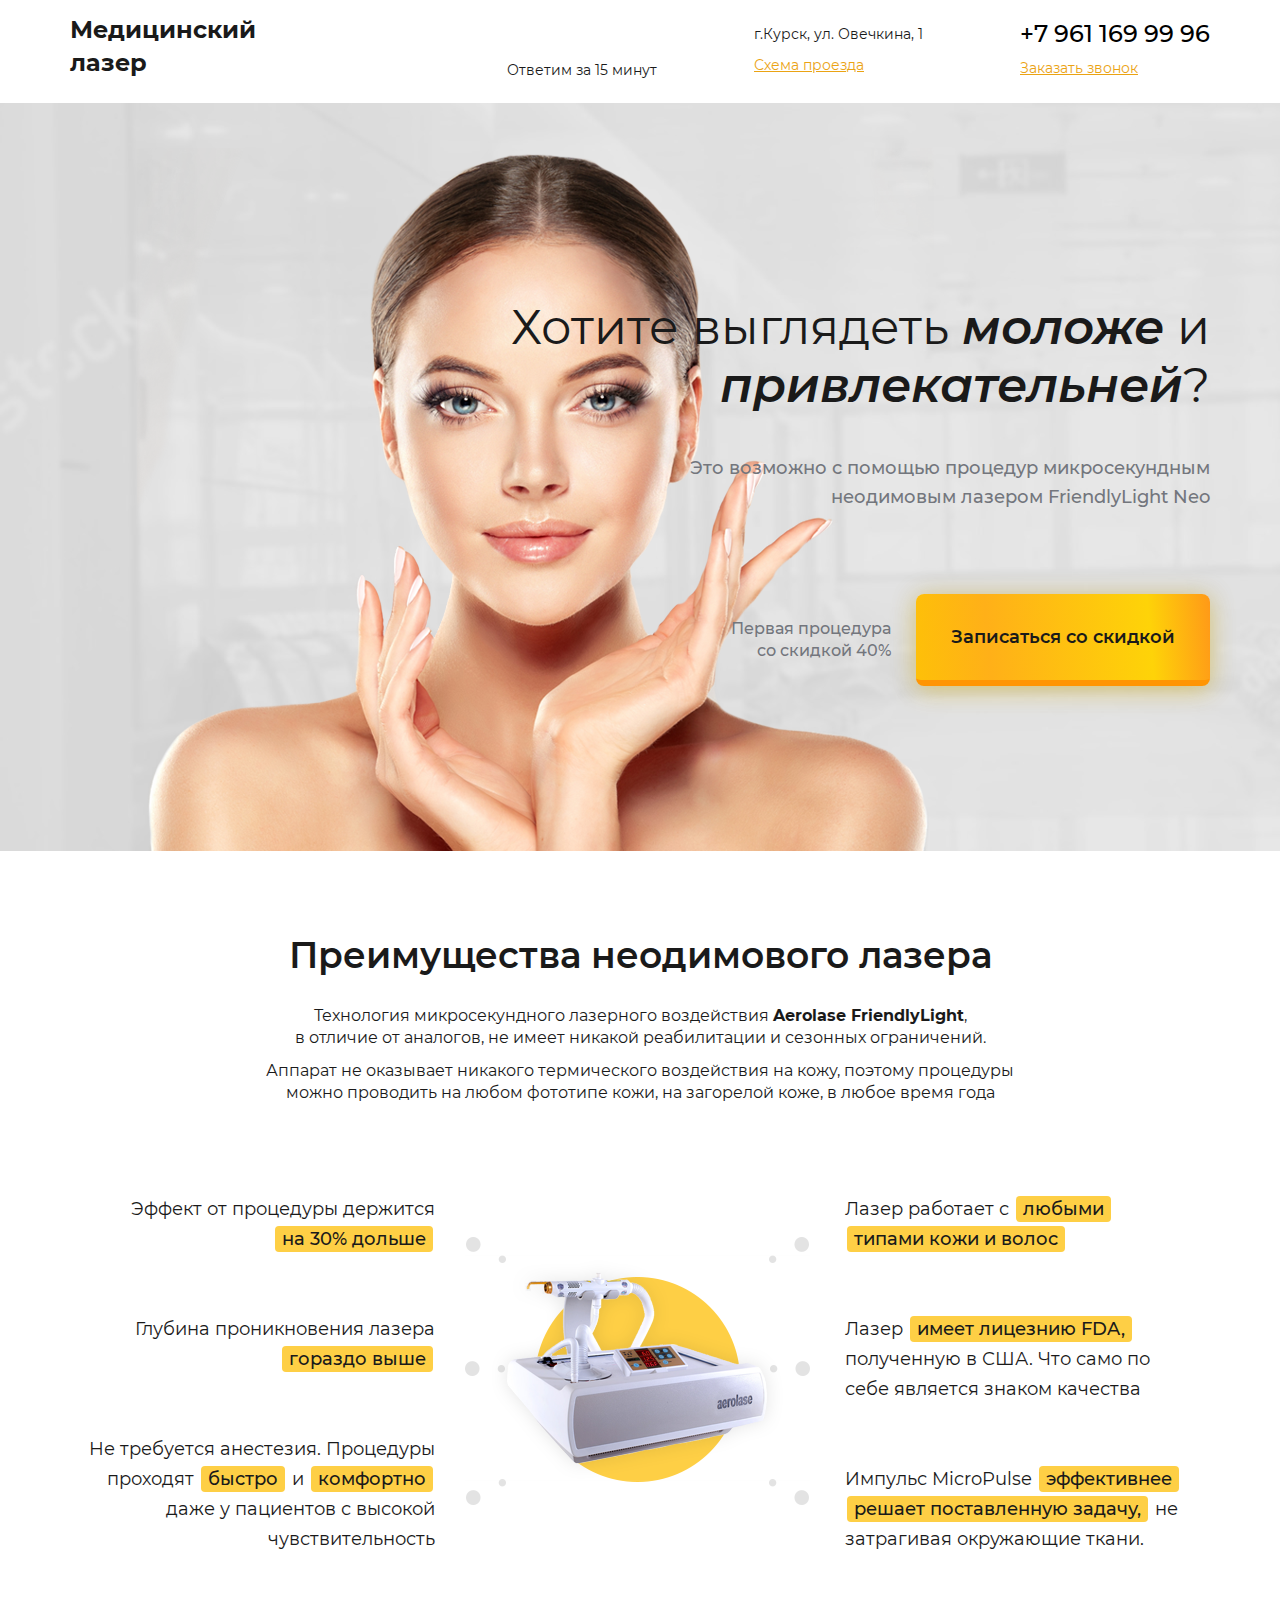
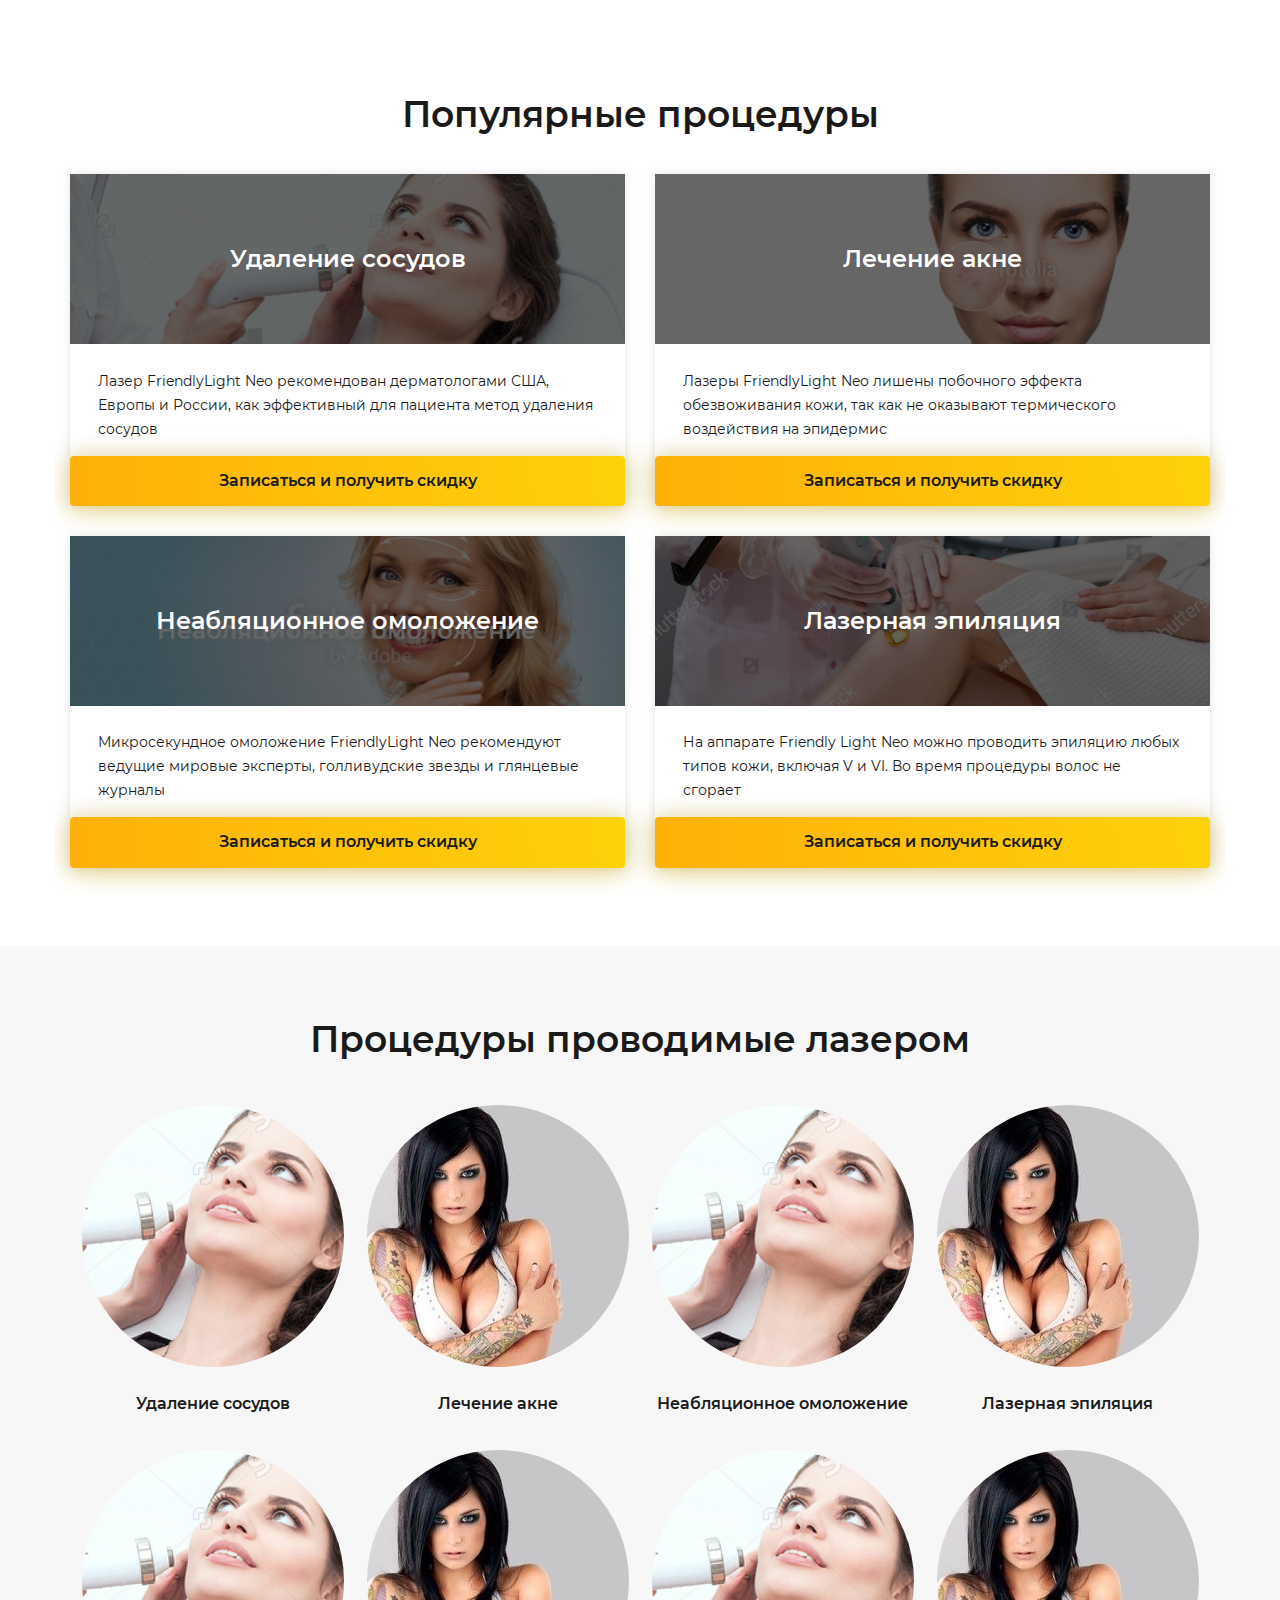
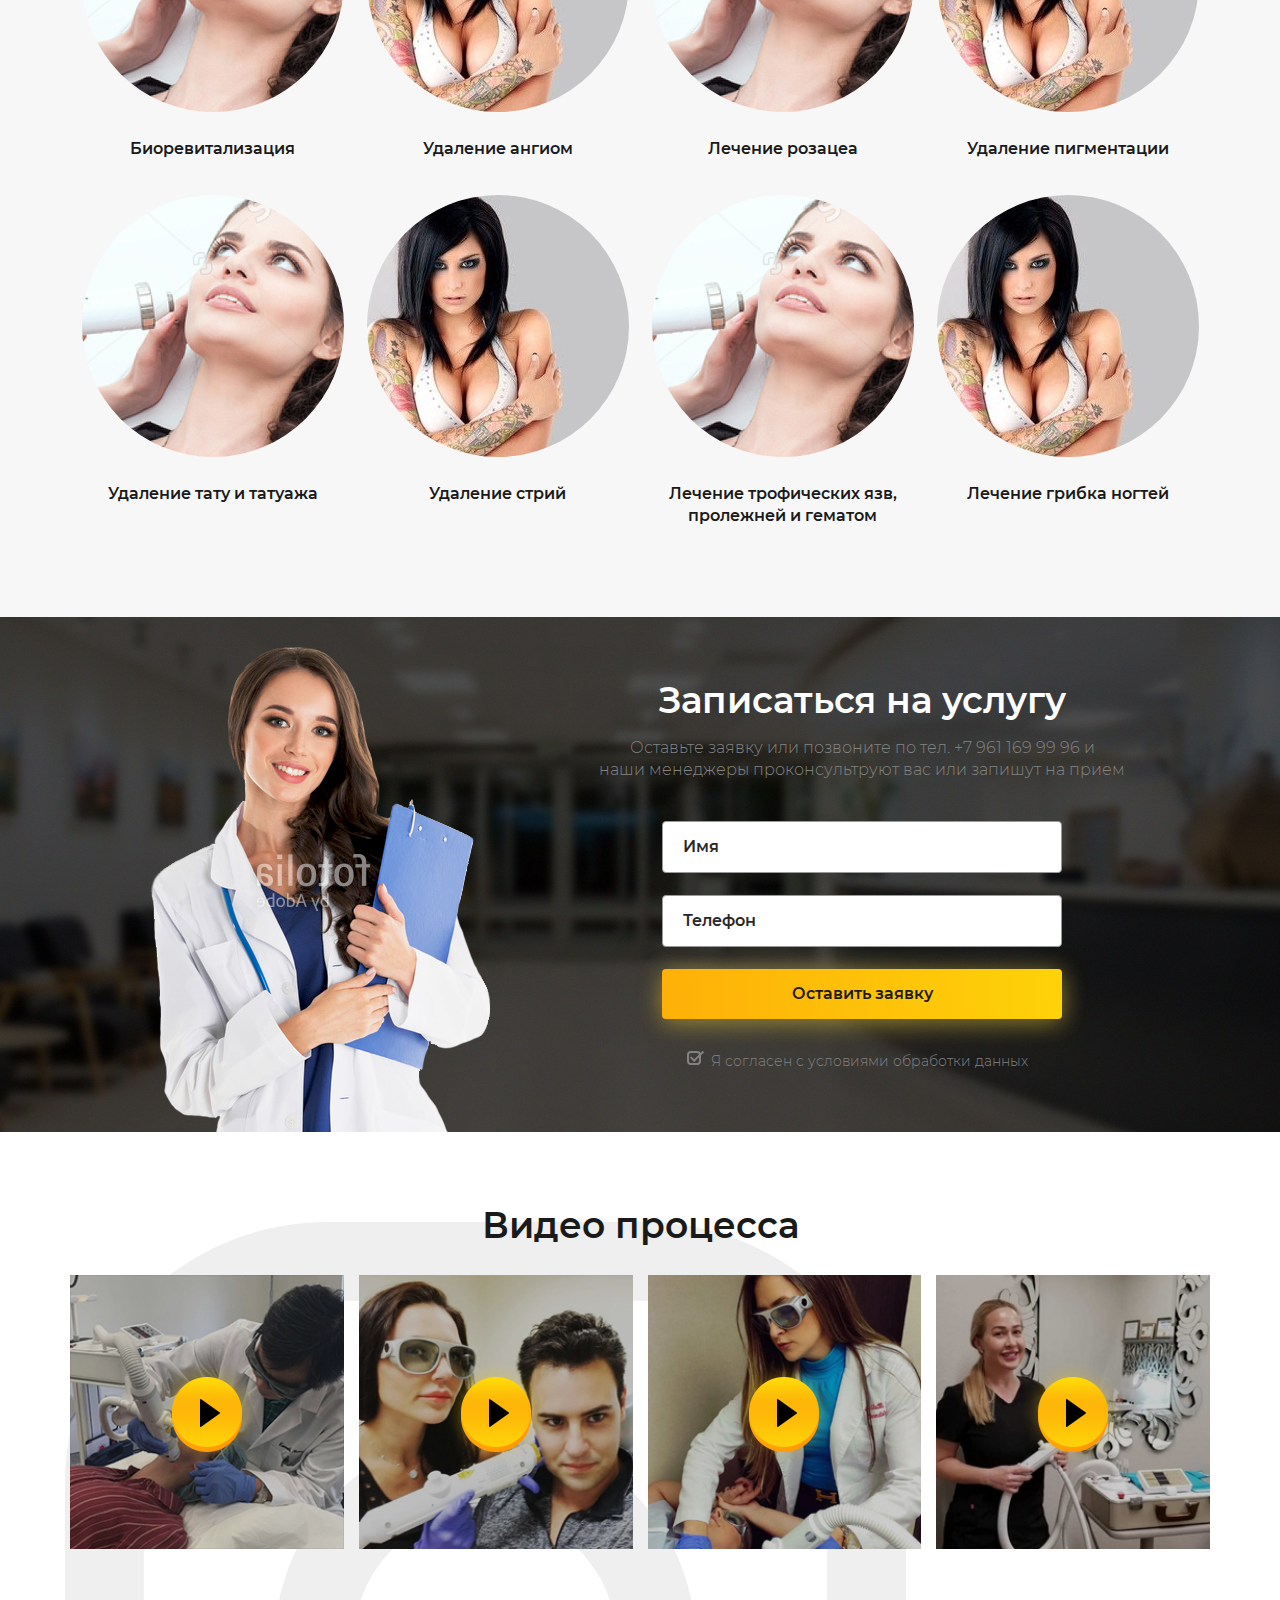
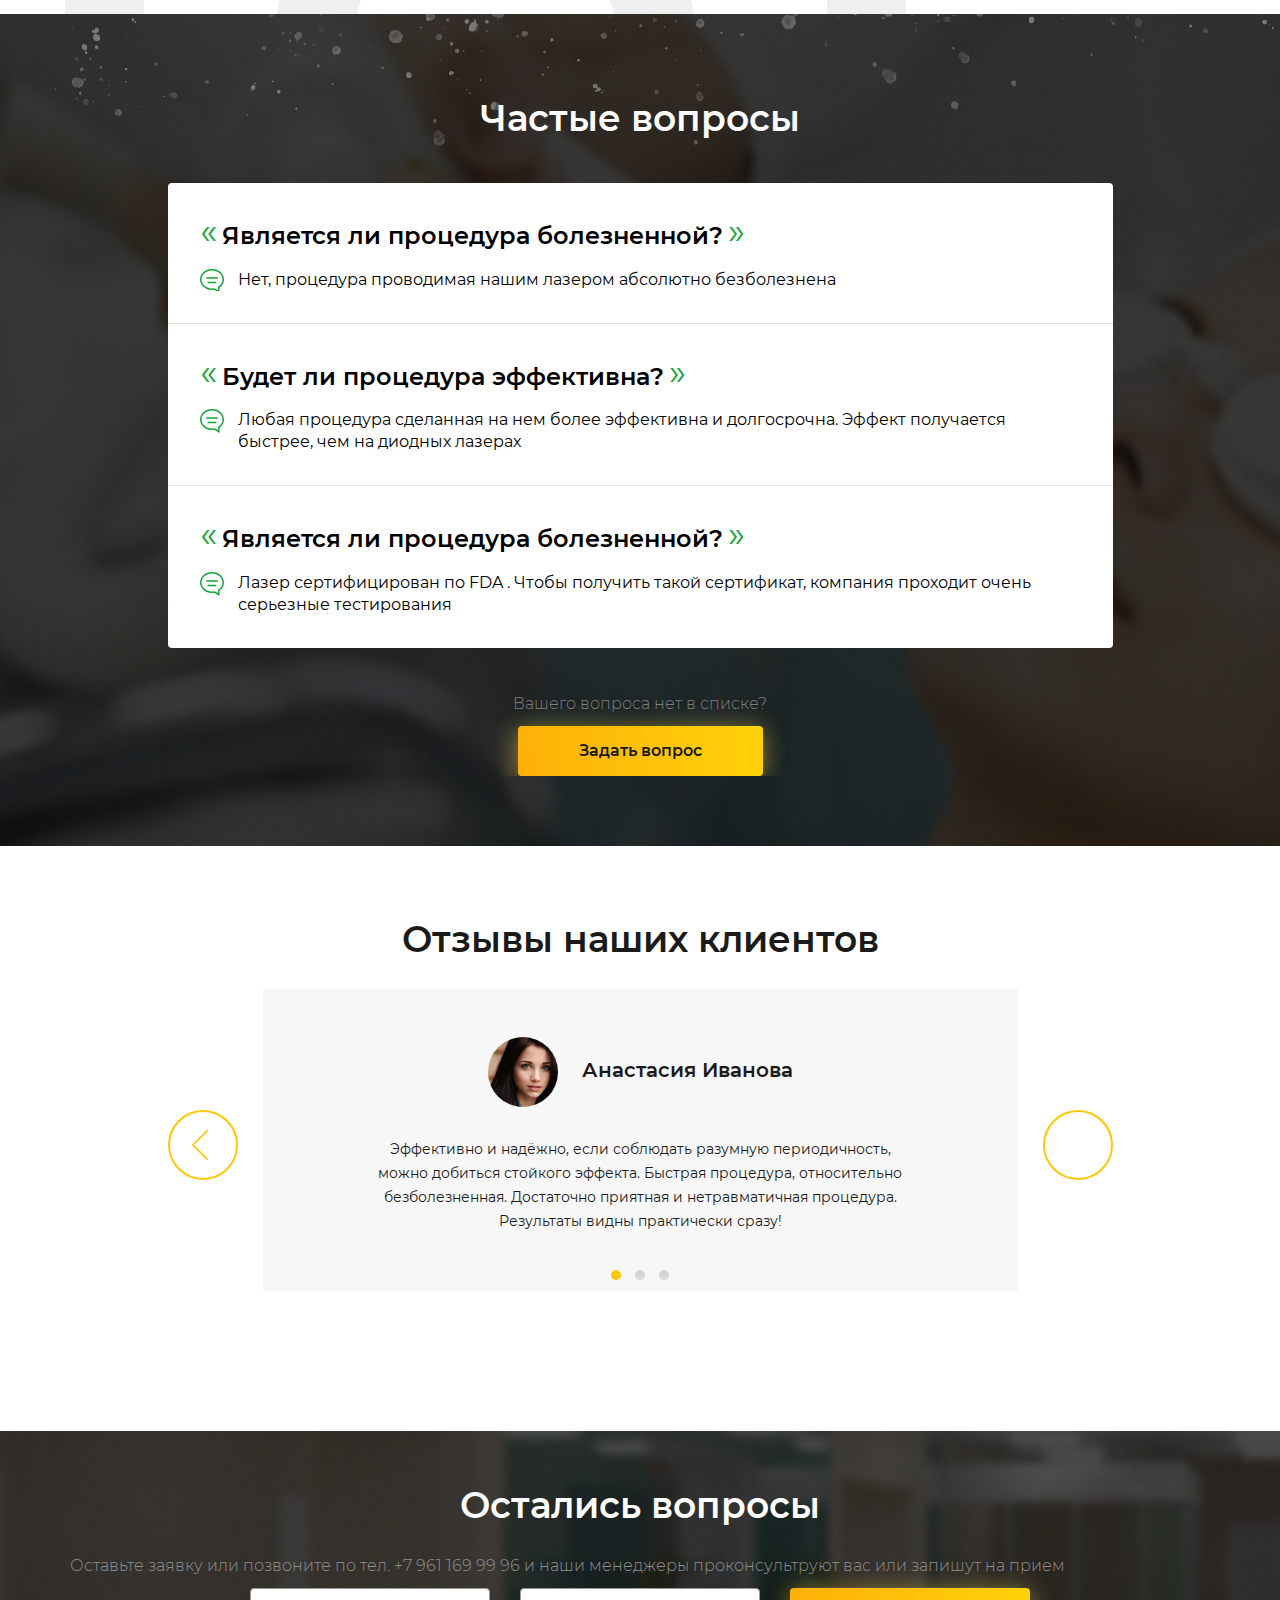
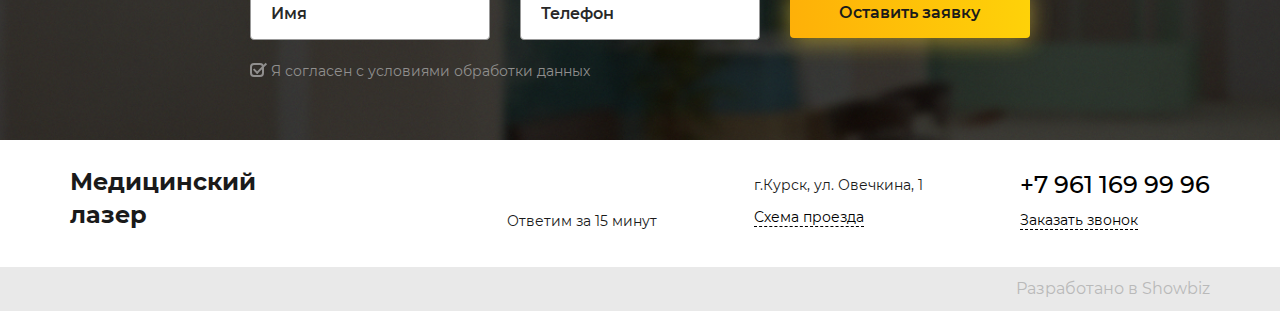
==== commit 02d4c7b8: "Update 2018-12-24T10:51:23.933Z" ====
--- a/index.html
+++ b/index.html
@@ -296,7 +296,7 @@
                   </label>
                   <label class="field-text">
                     <span class="field-text__input-wrap">
-                      <input class="field-text__input" type="tel" placeholder="Телефон" id="" name="">
+                      <input class="field-text__input phone-mask" type="tel" placeholder="Телефон" id="" name="">
                     </span>
                   </label>
                   <div class="field-actions">
@@ -317,7 +317,7 @@
         <section class="section video">
           <div class="section__inner">
             <h2 class="section__title">Видео процесса</h2>
-            <div class="video__wrap">
+            <div class="video__wrap owl-carousel"> 
               <div class="video__col">
                 <a data-fancybox href="https://www.youtube.com/watch?v=_sI_Ps7JSEk" class="video__card">
                   <img src="img/video-card-prev-01.jpg" alt="">
@@ -445,7 +445,7 @@
                 </label>
                 <label class="field-text group-item">
                   <span class="field-text__input-wrap">
-                    <input class="field-text__input" type="tel" placeholder="Телефон" id="" name="">
+                    <input class="field-text__input phone-mask" type="tel" placeholder="Телефон" id="" name="">
                   </span>
                 </label>
                 <div class="field-actions group-item">
@@ -492,7 +492,7 @@
             </div>
             <div class="page-footer__bl">
               <p><a class="phone-link" href="tel:+79611699996">+7 961 169 99 96</a></p>
-              <p><a href="#" class="dashed-link">Заказать звонок</a></p>
+              <p><a href="#modal-call" data-toggle="modal" class="dashed-link">Заказать звонок</a></p>
             </div>
           </div>
         </div>
@@ -525,7 +525,7 @@
             </label>
             <label class="field-text">
               <span class="field-text__input-wrap">
-                <input class="field-text__input" type="tel" placeholder="Телефон" id="" name="">
+                <input class="field-text__input phone-mask" type="tel" placeholder="Телефон" id="" name="">
               </span>
             </label>
             <div class="field-actions">
--- a/css/style.min.css
+++ b/css/style.min.css
@@ -1,3058 +1,5 @@
-@charset "UTF-8";
-/*!*
+@charset "UTF-8";/*!*
  * ВНИМАНИЕ! Этот файл генерируется автоматически.
  * Не пишите сюда ничего вручную, все такие правки будут потеряны.
  * Читайте ./README.md для понимания.
- */
-/**
- * Преобразование пикселей в em на основе переменной с базовым размером шрифта
- * (указывается в px) проекта.
- * @param  {number} $px Число без единиц измерения, кол-во пикселей
- * @param  {string} $font-size Число пикселей, размер конт. шрифта на проекте
- * @return {string} Результат преобразования $px в em на основе $font-size
- */
-/**
- * Owl Carousel v2.3.4
- * Copyright 2013-2018 David Deutsch
- * Licensed under: SEE LICENSE IN https://github.com/OwlCarousel2/OwlCarousel2/blob/master/LICENSE
- */
-/*
- *  Owl Carousel - Core
- */
-.owl-carousel {
-  display: none;
-  width: 100%;
-  -webkit-tap-highlight-color: transparent;
-  /* position relative and z-index fix webkit rendering fonts issue */
-  position: relative;
-  z-index: 1; }
-.owl-carousel .owl-stage {
-    position: relative;
-    -ms-touch-action: pan-Y;
-    touch-action: manipulation;
-    -moz-backface-visibility: hidden;
-    /* fix firefox animation glitch */ }
-.owl-carousel .owl-stage:after {
-    content: ".";
-    display: block;
-    clear: both;
-    visibility: hidden;
-    line-height: 0;
-    height: 0; }
-.owl-carousel .owl-stage-outer {
-    position: relative;
-    overflow: hidden;
-    /* fix for flashing background */
-    -webkit-transform: translate3d(0px, 0px, 0px); }
-.owl-carousel .owl-wrapper,
-  .owl-carousel .owl-item {
-    -webkit-backface-visibility: hidden;
-    -moz-backface-visibility: hidden;
-    -ms-backface-visibility: hidden;
-    -webkit-transform: translate3d(0, 0, 0);
-    -moz-transform: translate3d(0, 0, 0);
-    -ms-transform: translate3d(0, 0, 0); }
-.owl-carousel .owl-item {
-    position: relative;
-    min-height: 1px;
-    float: left;
-    -webkit-backface-visibility: hidden;
-    -webkit-tap-highlight-color: transparent;
-    -webkit-touch-callout: none; }
-.owl-carousel .owl-item img {
-    display: block;
-    width: 100%; }
-.owl-carousel .owl-nav.disabled,
-  .owl-carousel .owl-dots.disabled {
-    display: none; }
-.owl-carousel .owl-nav .owl-prev,
-  .owl-carousel .owl-nav .owl-next,
-  .owl-carousel .owl-dot {
-    cursor: pointer;
-    -webkit-user-select: none;
-    -khtml-user-select: none;
-    -moz-user-select: none;
-    -ms-user-select: none;
-    user-select: none; }
-.owl-carousel .owl-nav button.owl-prev,
-  .owl-carousel .owl-nav button.owl-next,
-  .owl-carousel button.owl-dot {
-    background: none;
-    color: inherit;
-    border: none;
-    padding: 0 !important;
-    font: inherit; }
-.owl-carousel.owl-loaded {
-    display: block; }
-.owl-carousel.owl-loading {
-    opacity: 0;
-    display: block; }
-.owl-carousel.owl-hidden {
-    opacity: 0; }
-.owl-carousel.owl-refresh .owl-item {
-    visibility: hidden; }
-.owl-carousel.owl-drag .owl-item {
-    -ms-touch-action: pan-y;
-        touch-action: pan-y;
-    -webkit-user-select: none;
-    -moz-user-select: none;
-    -ms-user-select: none;
-    user-select: none; }
-.owl-carousel.owl-grab {
-    cursor: move;
-    cursor: grab; }
-.owl-carousel.owl-rtl {
-    direction: rtl; }
-.owl-carousel.owl-rtl .owl-item {
-    float: right; }
-/* No Js */
-.no-js .owl-carousel {
-  display: block; }
-/*
- *  Owl Carousel - Animate Plugin
- */
-.owl-carousel .animated {
-  animation-duration: 1000ms;
-  animation-fill-mode: both; }
-.owl-carousel .owl-animated-in {
-  z-index: 0; }
-.owl-carousel .owl-animated-out {
-  z-index: 1; }
-.owl-carousel .fadeOut {
-  animation-name: fadeOut; }
-@keyframes fadeOut {
-  0% {
-    opacity: 1; }
-  100% {
-    opacity: 0; } }
-/*
- * 	Owl Carousel - Auto Height Plugin
- */
-.owl-height {
-  transition: height 500ms ease-in-out; }
-/*
- * 	Owl Carousel - Lazy Load Plugin
- */
-.owl-carousel .owl-item {
-  /**
-			This is introduced due to a bug in IE11 where lazy loading combined with autoheight plugin causes a wrong
-			calculation of the height of the owl-item that breaks page layouts
-		 */ }
-.owl-carousel .owl-item .owl-lazy {
-    opacity: 0;
-    transition: opacity 400ms ease; }
-.owl-carousel .owl-item .owl-lazy[src^=""], .owl-carousel .owl-item .owl-lazy:not([src]) {
-    max-height: 0; }
-.owl-carousel .owl-item img.owl-lazy {
-    transform-style: preserve-3d; }
-/*
- * 	Owl Carousel - Video Plugin
- */
-.owl-carousel .owl-video-wrapper {
-  position: relative;
-  height: 100%;
-  background: #000; }
-.owl-carousel .owl-video-play-icon {
-  position: absolute;
-  height: 80px;
-  width: 80px;
-  left: 50%;
-  top: 50%;
-  margin-left: -40px;
-  margin-top: -40px;
-  background: url("owl.video.play.png") no-repeat;
-  cursor: pointer;
-  z-index: 1;
-  -webkit-backface-visibility: hidden;
-  transition: transform 100ms ease; }
-.owl-carousel .owl-video-play-icon:hover {
-  -ms-transform: scale(1.3, 1.3);
-      transform: scale(1.3, 1.3); }
-.owl-carousel .owl-video-playing .owl-video-tn,
-.owl-carousel .owl-video-playing .owl-video-play-icon {
-  display: none; }
-.owl-carousel .owl-video-tn {
-  opacity: 0;
-  height: 100%;
-  background-position: center center;
-  background-repeat: no-repeat;
-  background-size: contain;
-  transition: opacity 400ms ease; }
-.owl-carousel .owl-video-frame {
-  position: relative;
-  z-index: 1;
-  height: 100%;
-  width: 100%; }
-/**
- * Owl Carousel v2.3.4
- * Copyright 2013-2018 David Deutsch
- * Licensed under: SEE LICENSE IN https://github.com/OwlCarousel2/OwlCarousel2/blob/master/LICENSE
- */
-/*
- * 	Default theme - Owl Carousel CSS File
- */
-.owl-theme .owl-nav {
-  margin-top: 10px;
-  text-align: center;
-  -webkit-tap-highlight-color: transparent; }
-.owl-theme .owl-nav [class*='owl-'] {
-    color: #FFF;
-    font-size: 14px;
-    margin: 5px;
-    padding: 4px 7px;
-    background: #D6D6D6;
-    display: inline-block;
-    cursor: pointer;
-    border-radius: 3px; }
-.owl-theme .owl-nav [class*='owl-']:hover {
-      background: #869791;
-      color: #FFF;
-      text-decoration: none; }
-.owl-theme .owl-nav .disabled {
-    opacity: 0.5;
-    cursor: default; }
-.owl-theme .owl-nav.disabled + .owl-dots {
-  margin-top: 10px; }
-.owl-theme .owl-dots {
-  text-align: center;
-  -webkit-tap-highlight-color: transparent; }
-.owl-theme .owl-dots .owl-dot {
-    display: inline-block;
-    zoom: 1;
-    *display: inline; }
-.owl-theme .owl-dots .owl-dot span {
-      width: 10px;
-      height: 10px;
-      margin: 5px 7px;
-      background: #D6D6D6;
-      display: block;
-      -webkit-backface-visibility: visible;
-      transition: opacity 200ms ease;
-      border-radius: 30px; }
-.owl-theme .owl-dots .owl-dot.active span, .owl-theme .owl-dots .owl-dot:hover span {
-      background: #869791; }
-body.compensate-for-scrollbar{overflow:hidden}
-.fancybox-active{height:auto}
-.fancybox-is-hidden{left:-9999px;margin:0;position:absolute!important;top:-9999px;visibility:hidden}
-.fancybox-container{-webkit-backface-visibility:hidden;height:100%;left:0;outline:none;position:fixed;-webkit-tap-highlight-color:transparent;top:0;-ms-touch-action:manipulation;touch-action:manipulation;transform:translateZ(0);width:100%;z-index:99992}
-.fancybox-container *{box-sizing:border-box}
-.fancybox-bg,.fancybox-inner,.fancybox-outer,.fancybox-stage{bottom:0;left:0;position:absolute;right:0;top:0}
-.fancybox-outer{-webkit-overflow-scrolling:touch;overflow-y:auto}
-.fancybox-bg{background:#1e1e1e;opacity:0;transition-duration:inherit;transition-property:opacity;transition-timing-function:cubic-bezier(.47,0,.74,.71)}
-.fancybox-is-open .fancybox-bg{opacity:.9;transition-timing-function:cubic-bezier(.22,.61,.36,1)}
-.fancybox-caption,.fancybox-infobar,.fancybox-navigation .fancybox-button,.fancybox-toolbar{direction:ltr;opacity:0;position:absolute;transition:opacity .25s ease,visibility 0s ease .25s;visibility:hidden;z-index:99997}
-.fancybox-show-caption .fancybox-caption,.fancybox-show-infobar .fancybox-infobar,.fancybox-show-nav .fancybox-navigation .fancybox-button,.fancybox-show-toolbar .fancybox-toolbar{opacity:1;transition:opacity .25s ease 0s,visibility 0s ease 0s;visibility:visible}
-.fancybox-infobar{color:#ccc;font-size:13px;-webkit-font-smoothing:subpixel-antialiased;height:44px;left:0;line-height:44px;min-width:44px;mix-blend-mode:difference;padding:0 10px;pointer-events:none;top:0;-webkit-touch-callout:none;-webkit-user-select:none;-moz-user-select:none;-ms-user-select:none;user-select:none}
-.fancybox-toolbar{right:0;top:0}
-.fancybox-stage{direction:ltr;overflow:visible;transform:translateZ(0);z-index:99994}
-.fancybox-is-open .fancybox-stage{overflow:hidden}
-.fancybox-slide{-webkit-backface-visibility:hidden;display:none;height:100%;left:0;outline:none;overflow:auto;-webkit-overflow-scrolling:touch;padding:44px;position:absolute;text-align:center;top:0;transition-property:transform,opacity;white-space:normal;width:100%;z-index:99994}
-.fancybox-slide:before{content:"";display:inline-block;font-size:0;height:100%;vertical-align:middle;width:0}
-.fancybox-is-sliding .fancybox-slide,.fancybox-slide--current,.fancybox-slide--next,.fancybox-slide--previous{display:block}
-.fancybox-slide--image{overflow:hidden;padding:44px 0}
-.fancybox-slide--image:before{display:none}
-.fancybox-slide--html{padding:6px}
-.fancybox-content{background:#fff;display:inline-block;margin:0;max-width:100%;overflow:auto;-webkit-overflow-scrolling:touch;padding:44px;position:relative;text-align:left;vertical-align:middle}
-.fancybox-slide--image .fancybox-content{animation-timing-function:cubic-bezier(.5,0,.14,1);-webkit-backface-visibility:hidden;background:transparent;background-repeat:no-repeat;background-size:100% 100%;left:0;max-width:none;overflow:visible;padding:0;position:absolute;top:0;transform-origin:top left;transition-property:transform,opacity;-webkit-user-select:none;-moz-user-select:none;-ms-user-select:none;user-select:none;z-index:99995}
-.fancybox-can-zoomOut .fancybox-content{cursor:zoom-out}
-.fancybox-can-zoomIn .fancybox-content{cursor:zoom-in}
-.fancybox-can-pan .fancybox-content,.fancybox-can-swipe .fancybox-content{cursor:grab}
-.fancybox-is-grabbing .fancybox-content{cursor:grabbing}
-.fancybox-container [data-selectable=true]{cursor:text}
-.fancybox-image,.fancybox-spaceball{background:transparent;border:0;height:100%;left:0;margin:0;max-height:none;max-width:none;padding:0;position:absolute;top:0;-webkit-user-select:none;-moz-user-select:none;-ms-user-select:none;user-select:none;width:100%}
-.fancybox-spaceball{z-index:1}
-.fancybox-slide--iframe .fancybox-content,.fancybox-slide--map .fancybox-content,.fancybox-slide--pdf .fancybox-content,.fancybox-slide--video .fancybox-content{height:100%;overflow:visible;padding:0;width:100%}
-.fancybox-slide--video .fancybox-content{background:#000}
-.fancybox-slide--map .fancybox-content{background:#e5e3df}
-.fancybox-slide--iframe .fancybox-content{background:#fff}
-.fancybox-iframe,.fancybox-video{background:transparent;border:0;display:block;height:100%;margin:0;overflow:hidden;padding:0;width:100%}
-.fancybox-iframe{left:0;position:absolute;top:0}
-.fancybox-error{background:#fff;cursor:default;max-width:400px;padding:40px;width:100%}
-.fancybox-error p{color:#444;font-size:16px;line-height:20px;margin:0;padding:0}
-.fancybox-button{background:rgba(30,30,30,.6);border:0;border-radius:0;box-shadow:none;cursor:pointer;display:inline-block;height:44px;margin:0;padding:10px;position:relative;transition:color .2s;vertical-align:top;visibility:inherit;width:44px}
-.fancybox-button,.fancybox-button:link,.fancybox-button:visited{color:#ccc}
-.fancybox-button:hover{color:#fff}
-.fancybox-button:focus{outline:none}
-.fancybox-button.fancybox-focus{outline:1px dotted}
-.fancybox-button[disabled],.fancybox-button[disabled]:hover{color:#888;cursor:default;outline:none}
-.fancybox-button div{height:100%}
-.fancybox-button svg{display:block;height:100%;overflow:visible;position:relative;width:100%}
-.fancybox-button svg path{fill:currentColor;stroke-width:0}
-.fancybox-button--fsenter svg:nth-child(2),.fancybox-button--fsexit svg:first-child,.fancybox-button--pause svg:first-child,.fancybox-button--play svg:nth-child(2){display:none}
-.fancybox-progress{background:#ff5268;height:2px;left:0;position:absolute;right:0;top:0;transform:scaleX(0);transform-origin:0;transition-property:transform;transition-timing-function:linear;z-index:99998}
-.fancybox-close-small{background:transparent;border:0;border-radius:0;color:#ccc;cursor:pointer;opacity:.8;padding:8px;position:absolute;right:-12px;top:-44px;z-index:401}
-.fancybox-close-small:hover{color:#fff;opacity:1}
-.fancybox-slide--html .fancybox-close-small{color:currentColor;padding:10px;right:0;top:0}
-.fancybox-slide--image.fancybox-is-scaling .fancybox-content{overflow:hidden}
-.fancybox-is-scaling .fancybox-close-small,.fancybox-is-zoomable.fancybox-can-pan .fancybox-close-small{display:none}
-.fancybox-navigation .fancybox-button{background-clip:content-box;height:100px;opacity:0;position:absolute;top:calc(50% - 50px);width:70px}
-.fancybox-navigation .fancybox-button div{padding:7px}
-.fancybox-navigation .fancybox-button--arrow_left{left:0;left:env(safe-area-inset-left);padding:31px 26px 31px 6px}
-.fancybox-navigation .fancybox-button--arrow_right{padding:31px 6px 31px 26px;right:0;right:env(safe-area-inset-right)}
-.fancybox-caption{background:linear-gradient(0deg,rgba(0,0,0,.85) 0,rgba(0,0,0,.3) 50%,rgba(0,0,0,.15) 65%,rgba(0,0,0,.075) 75.5%,rgba(0,0,0,.037) 82.85%,rgba(0,0,0,.019) 88%,transparent);bottom:0;color:#eee;font-size:14px;font-weight:400;left:0;line-height:1.5;padding:75px 44px 25px;pointer-events:none;right:0;text-align:center;z-index:99996}
-@supports (padding:max(0px)){.fancybox-caption{padding:75px max(44px,env(safe-area-inset-right)) max(25px,env(safe-area-inset-bottom)) max(44px,env(safe-area-inset-left))}}
-.fancybox-caption--separate{margin-top:-50px}
-.fancybox-caption__body{max-height:50vh;overflow:auto;pointer-events:all}
-.fancybox-caption a,.fancybox-caption a:link,.fancybox-caption a:visited{color:#ccc;text-decoration:none}
-.fancybox-caption a:hover{color:#fff;text-decoration:underline}
-.fancybox-loading{animation:a 1s linear infinite;background:transparent;border:4px solid #888;border-bottom-color:#fff;border-radius:50%;height:50px;left:50%;margin:-25px 0 0 -25px;opacity:.7;padding:0;position:absolute;top:50%;width:50px;z-index:99999}
-@keyframes a{to{transform:rotate(1turn)}}
-.fancybox-animated{transition-timing-function:cubic-bezier(0,0,.25,1)}
-.fancybox-fx-slide.fancybox-slide--previous{opacity:0;transform:translate3d(-100%,0,0)}
-.fancybox-fx-slide.fancybox-slide--next{opacity:0;transform:translate3d(100%,0,0)}
-.fancybox-fx-slide.fancybox-slide--current{opacity:1;transform:translateZ(0)}
-.fancybox-fx-fade.fancybox-slide--next,.fancybox-fx-fade.fancybox-slide--previous{opacity:0;transition-timing-function:cubic-bezier(.19,1,.22,1)}
-.fancybox-fx-fade.fancybox-slide--current{opacity:1}
-.fancybox-fx-zoom-in-out.fancybox-slide--previous{opacity:0;transform:scale3d(1.5,1.5,1.5)}
-.fancybox-fx-zoom-in-out.fancybox-slide--next{opacity:0;transform:scale3d(.5,.5,.5)}
-.fancybox-fx-zoom-in-out.fancybox-slide--current{opacity:1;transform:scaleX(1)}
-.fancybox-fx-rotate.fancybox-slide--previous{opacity:0;transform:rotate(-1turn)}
-.fancybox-fx-rotate.fancybox-slide--next{opacity:0;transform:rotate(1turn)}
-.fancybox-fx-rotate.fancybox-slide--current{opacity:1;transform:rotate(0deg)}
-.fancybox-fx-circular.fancybox-slide--previous{opacity:0;transform:scale3d(0,0,0) translate3d(-100%,0,0)}
-.fancybox-fx-circular.fancybox-slide--next{opacity:0;transform:scale3d(0,0,0) translate3d(100%,0,0)}
-.fancybox-fx-circular.fancybox-slide--current{opacity:1;transform:scaleX(1) translateZ(0)}
-.fancybox-fx-tube.fancybox-slide--previous{transform:translate3d(-100%,0,0) scale(.1) skew(-10deg)}
-.fancybox-fx-tube.fancybox-slide--next{transform:translate3d(100%,0,0) scale(.1) skew(10deg)}
-.fancybox-fx-tube.fancybox-slide--current{transform:translateZ(0) scale(1)}
-@media (max-height:576px){.fancybox-slide{padding-left:6px;padding-right:6px}.fancybox-slide--image{padding:6px 0}.fancybox-close-small{right:-6px}.fancybox-slide--image .fancybox-close-small{background:#4e4e4e;color:#f2f4f6;height:36px;opacity:1;padding:6px;right:0;top:0;width:36px}.fancybox-caption{padding-left:12px;padding-right:12px}@supports (padding:max(0px)){.fancybox-caption{padding-left:max(12px,env(safe-area-inset-left));padding-right:max(12px,env(safe-area-inset-right))}}}
-.fancybox-share{background:#f4f4f4;border-radius:3px;max-width:90%;padding:30px;text-align:center}
-.fancybox-share h1{color:#222;font-size:35px;font-weight:700;margin:0 0 20px}
-.fancybox-share p{margin:0;padding:0}
-.fancybox-share__button{border:0;border-radius:3px;display:inline-block;font-size:14px;font-weight:700;line-height:40px;margin:0 5px 10px;min-width:130px;padding:0 15px;text-decoration:none;transition:all .2s;-webkit-user-select:none;-moz-user-select:none;-ms-user-select:none;user-select:none;white-space:nowrap}
-.fancybox-share__button:link,.fancybox-share__button:visited{color:#fff}
-.fancybox-share__button:hover{text-decoration:none}
-.fancybox-share__button--fb{background:#3b5998}
-.fancybox-share__button--fb:hover{background:#344e86}
-.fancybox-share__button--pt{background:#bd081d}
-.fancybox-share__button--pt:hover{background:#aa0719}
-.fancybox-share__button--tw{background:#1da1f2}
-.fancybox-share__button--tw:hover{background:#0d95e8}
-.fancybox-share__button svg{height:25px;margin-right:7px;position:relative;top:-1px;vertical-align:middle;width:25px}
-.fancybox-share__button svg path{fill:#fff}
-.fancybox-share__input{background:transparent;border:0;border-bottom:1px solid #d7d7d7;border-radius:0;color:#5d5b5b;font-size:14px;margin:10px 0 0;outline:none;padding:10px 15px;width:100%}
-.fancybox-thumbs{background:#ddd;bottom:0;display:none;margin:0;-webkit-overflow-scrolling:touch;-ms-overflow-style:-ms-autohiding-scrollbar;padding:2px 2px 4px;position:absolute;right:0;-webkit-tap-highlight-color:rgba(0,0,0,0);top:0;width:212px;z-index:99995}
-.fancybox-thumbs-x{overflow-x:auto;overflow-y:hidden}
-.fancybox-show-thumbs .fancybox-thumbs{display:block}
-.fancybox-show-thumbs .fancybox-inner{right:212px}
-.fancybox-thumbs__list{font-size:0;height:100%;list-style:none;margin:0;overflow-x:hidden;overflow-y:auto;padding:0;position:absolute;position:relative;white-space:nowrap;width:100%}
-.fancybox-thumbs-x .fancybox-thumbs__list{overflow:hidden}
-.fancybox-thumbs-y .fancybox-thumbs__list::-webkit-scrollbar{width:7px}
-.fancybox-thumbs-y .fancybox-thumbs__list::-webkit-scrollbar-track{background:#fff;border-radius:10px;box-shadow:inset 0 0 6px rgba(0,0,0,.3)}
-.fancybox-thumbs-y .fancybox-thumbs__list::-webkit-scrollbar-thumb{background:#2a2a2a;border-radius:10px}
-.fancybox-thumbs__list a{-webkit-backface-visibility:hidden;backface-visibility:hidden;background-color:rgba(0,0,0,.1);background-position:50%;background-repeat:no-repeat;background-size:cover;cursor:pointer;float:left;height:75px;margin:2px;max-height:calc(100% - 8px);max-width:calc(50% - 4px);outline:none;overflow:hidden;padding:0;position:relative;-webkit-tap-highlight-color:transparent;width:100px}
-.fancybox-thumbs__list a:before{border:6px solid #ff5268;bottom:0;content:"";left:0;opacity:0;position:absolute;right:0;top:0;transition:all .2s cubic-bezier(.25,.46,.45,.94);z-index:99991}
-.fancybox-thumbs__list a:focus:before{opacity:.5}
-.fancybox-thumbs__list a.fancybox-thumbs-active:before{opacity:1}
-@media (max-width:576px){.fancybox-thumbs{width:110px}.fancybox-show-thumbs .fancybox-inner{right:110px}.fancybox-thumbs__list a{max-width:calc(100% - 10px)}}
-/*! nouislider - 10.1.0 - 2017-07-28 17:11:18 */
-/* Functional styling;
- * These styles are required for noUiSlider to function.
- * You don't need to change these rules to apply your design.
- */
-.noUi-target,
-.noUi-target * {
-  -webkit-touch-callout: none;
-  -webkit-tap-highlight-color: rgba(0, 0, 0, 0);
-  -webkit-user-select: none;
-  -ms-touch-action: none;
-  touch-action: none;
-  -ms-user-select: none;
-  -moz-user-select: none;
-  user-select: none;
-  -moz-box-sizing: border-box;
-  box-sizing: border-box;
-}
-.noUi-target {
-  position: relative;
-  direction: ltr;
-}
-.noUi-base {
-  width: 100%;
-  height: 100%;
-  position: relative;
-  z-index: 1;
-  /* Fix 401 */
-}
-.noUi-connect {
-  position: absolute;
-  right: 0;
-  top: 0;
-  left: 0;
-  bottom: 0;
-}
-.noUi-origin {
-  position: absolute;
-  height: 0;
-  width: 0;
-}
-.noUi-handle {
-  position: relative;
-  z-index: 1;
-}
-.noUi-state-tap .noUi-connect,
-.noUi-state-tap .noUi-origin {
-  -webkit-transition: top 0.3s, right 0.3s, bottom 0.3s, left 0.3s;
-  transition: top 0.3s, right 0.3s, bottom 0.3s, left 0.3s;
-}
-.noUi-state-drag * {
-  cursor: inherit !important;
-}
-/* Painting and performance;
- * Browsers can paint handles in their own layer.
- */
-.noUi-base,
-.noUi-handle {
-  -webkit-transform: translate3d(0, 0, 0);
-  transform: translate3d(0, 0, 0);
-}
-/* Slider size and handle placement;
- */
-.noUi-horizontal {
-  height: 18px;
-}
-.noUi-horizontal .noUi-handle {
-  width: 34px;
-  height: 28px;
-  left: -17px;
-  top: -6px;
-}
-.noUi-vertical {
-  width: 18px;
-}
-.noUi-vertical .noUi-handle {
-  width: 28px;
-  height: 34px;
-  left: -6px;
-  top: -17px;
-}
-/* Styling;
- */
-.noUi-target {
-  background: #FAFAFA;
-  border-radius: 4px;
-  border: 1px solid #D3D3D3;
-  box-shadow: inset 0 1px 1px #F0F0F0, 0 3px 6px -5px #BBB;
-}
-.noUi-connect {
-  background: #3FB8AF;
-  border-radius: 4px;
-  box-shadow: inset 0 0 3px rgba(51, 51, 51, 0.45);
-  -webkit-transition: background 450ms;
-  transition: background 450ms;
-}
-/* Handles and cursors;
- */
-.noUi-draggable {
-  cursor: ew-resize;
-}
-.noUi-vertical .noUi-draggable {
-  cursor: ns-resize;
-}
-.noUi-handle {
-  border: 1px solid #D9D9D9;
-  border-radius: 3px;
-  background: #FFF;
-  cursor: default;
-  box-shadow: inset 0 0 1px #FFF, inset 0 1px 7px #EBEBEB, 0 3px 6px -3px #BBB;
-}
-.noUi-active {
-  box-shadow: inset 0 0 1px #FFF, inset 0 1px 7px #DDD, 0 3px 6px -3px #BBB;
-}
-/* Handle stripes;
- */
-.noUi-handle:before,
-.noUi-handle:after {
-  content: "";
-  display: block;
-  position: absolute;
-  height: 14px;
-  width: 1px;
-  background: #E8E7E6;
-  left: 14px;
-  top: 6px;
-}
-.noUi-handle:after {
-  left: 17px;
-}
-.noUi-vertical .noUi-handle:before,
-.noUi-vertical .noUi-handle:after {
-  width: 14px;
-  height: 1px;
-  left: 6px;
-  top: 14px;
-}
-.noUi-vertical .noUi-handle:after {
-  top: 17px;
-}
-/* Disabled state;
- */
-[disabled] .noUi-connect {
-  background: #B8B8B8;
-}
-[disabled].noUi-target,
-[disabled].noUi-handle,
-[disabled] .noUi-handle {
-  cursor: not-allowed;
-}
-/* Base;
- *
- */
-.noUi-pips,
-.noUi-pips * {
-  -moz-box-sizing: border-box;
-  box-sizing: border-box;
-}
-.noUi-pips {
-  position: absolute;
-  color: #999;
-}
-/* Values;
- *
- */
-.noUi-value {
-  position: absolute;
-  white-space: nowrap;
-  text-align: center;
-}
-.noUi-value-sub {
-  color: #ccc;
-  font-size: 10px;
-}
-/* Markings;
- *
- */
-.noUi-marker {
-  position: absolute;
-  background: #CCC;
-}
-.noUi-marker-sub {
-  background: #AAA;
-}
-.noUi-marker-large {
-  background: #AAA;
-}
-/* Horizontal layout;
- *
- */
-.noUi-pips-horizontal {
-  padding: 10px 0;
-  height: 80px;
-  top: 100%;
-  left: 0;
-  width: 100%;
-}
-.noUi-value-horizontal {
-  -webkit-transform: translate3d(-50%, 50%, 0);
-  transform: translate3d(-50%, 50%, 0);
-}
-.noUi-marker-horizontal.noUi-marker {
-  margin-left: -1px;
-  width: 2px;
-  height: 5px;
-}
-.noUi-marker-horizontal.noUi-marker-sub {
-  height: 10px;
-}
-.noUi-marker-horizontal.noUi-marker-large {
-  height: 15px;
-}
-/* Vertical layout;
- *
- */
-.noUi-pips-vertical {
-  padding: 0 10px;
-  height: 100%;
-  top: 0;
-  left: 100%;
-}
-.noUi-value-vertical {
-  -webkit-transform: translate3d(0, 50%, 0);
-  transform: translate3d(0, 50%, 0);
-  padding-left: 25px;
-}
-.noUi-marker-vertical.noUi-marker {
-  width: 5px;
-  height: 2px;
-  margin-top: -1px;
-}
-.noUi-marker-vertical.noUi-marker-sub {
-  width: 10px;
-}
-.noUi-marker-vertical.noUi-marker-large {
-  width: 15px;
-}
-.noUi-tooltip {
-  display: block;
-  position: absolute;
-  border: 1px solid #D9D9D9;
-  border-radius: 3px;
-  background: #fff;
-  color: #000;
-  padding: 5px;
-  text-align: center;
-  white-space: nowrap;
-}
-.noUi-horizontal .noUi-tooltip {
-  -webkit-transform: translate(-50%, 0);
-  transform: translate(-50%, 0);
-  left: 50%;
-  bottom: 120%;
-}
-.noUi-vertical .noUi-tooltip {
-  -webkit-transform: translate(0, -50%);
-  transform: translate(0, -50%);
-  top: 50%;
-  right: 120%;
-}
-@-ms-viewport {
-  width: device-width; }
-.page {
-  -webkit-box-sizing: border-box;
-          box-sizing: border-box;
-  font-size: 10px;
-  -webkit-tap-highlight-color: rgba(0, 0, 0, 0);
-  -ms-overflow-style: scrollbar;
-  -ms-text-size-adjust: 100%;
-  min-width: 320px;
-  min-height: 100%; }
-.page__inner {
-    min-height: 100vh;
-    display: -webkit-box;
-    display: -ms-flexbox;
-    display: flex;
-    -webkit-box-orient: vertical;
-    -webkit-box-direction: normal;
-        -ms-flex-direction: column;
-            flex-direction: column; }
-.page__content {
-    -webkit-box-flex: 1;
-        -ms-flex-positive: 1;
-            flex-grow: 1; }
-.page__footer-wrapper {
-    -ms-flex-negative: 0;
-        flex-shrink: 0; }
-*,
-*:before,
-*:after {
-  -webkit-box-sizing: inherit;
-          box-sizing: inherit; }
-body {
-  display: -webkit-box;
-  display: -ms-flexbox;
-  display: flex;
-  -webkit-box-orient: vertical;
-  -webkit-box-direction: normal;
-      -ms-flex-direction: column;
-          flex-direction: column;
-  background-color: #fff;
-  margin: 0;
-  min-height: 100%; }
-[tabindex='-1']:focus {
-  outline: none !important; }
-[role='button'] {
-  cursor: pointer; }
-input[type='search'] {
-  -webkit-appearance: textfield; }
-a,
-button,
-[role='button'],
-input,
-label,
-select,
-textarea {
-  -ms-touch-action: manipulation;
-      touch-action: manipulation; }
-a svg,
-button svg {
-  pointer-events: none; }
-img {
-  max-width: 100%;
-  height: auto; }
-@font-face {
-  font-family: 'Montserrat';
-  src: url("../fonts/Montserrat-Light.eot");
-  src: local("Montserrat Light"), local("Montserrat-Light"), url("../fonts/Montserrat-Light.eot?#iefix") format("embedded-opentype"), url("../fonts/Montserrat-Light.woff") format("woff"), url("../fonts/Montserrat-Light.ttf") format("truetype");
-  font-weight: 300;
-  font-style: normal; }
-@font-face {
-  font-family: 'Montserrat';
-  src: url("../fonts/Montserrat-MediumItalic.eot");
-  src: local("Montserrat Medium Italic"), local("Montserrat-MediumItalic"), url("../fonts/Montserrat-MediumItalic.eot?#iefix") format("embedded-opentype"), url("../fonts/Montserrat-MediumItalic.woff") format("woff"), url("../fonts/Montserrat-MediumItalic.ttf") format("truetype");
-  font-weight: 500;
-  font-style: italic; }
-@font-face {
-  font-family: 'Montserrat';
-  src: url("../fonts/Montserrat-Thin.eot");
-  src: local("Montserrat Thin"), local("Montserrat-Thin"), url("../fonts/Montserrat-Thin.eot?#iefix") format("embedded-opentype"), url("../fonts/Montserrat-Thin.woff") format("woff"), url("../fonts/Montserrat-Thin.ttf") format("truetype");
-  font-weight: 100;
-  font-style: normal; }
-@font-face {
-  font-family: 'Montserrat';
-  src: url("../fonts/Montserrat-ExtraLightItalic.eot");
-  src: local("Montserrat ExtraLight Italic"), local("Montserrat-ExtraLightItalic"), url("../fonts/Montserrat-ExtraLightItalic.eot?#iefix") format("embedded-opentype"), url("../fonts/Montserrat-ExtraLightItalic.woff") format("woff"), url("../fonts/Montserrat-ExtraLightItalic.ttf") format("truetype");
-  font-weight: 200;
-  font-style: italic; }
-@font-face {
-  font-family: 'Montserrat';
-  src: url("../fonts/Montserrat-BoldItalic.eot");
-  src: local("Montserrat Bold Italic"), local("Montserrat-BoldItalic"), url("../fonts/Montserrat-BoldItalic.eot?#iefix") format("embedded-opentype"), url("../fonts/Montserrat-BoldItalic.woff") format("woff"), url("../fonts/Montserrat-BoldItalic.ttf") format("truetype");
-  font-weight: bold;
-  font-style: italic; }
-@font-face {
-  font-family: 'Montserrat';
-  src: url("../fonts/Montserrat-SemiBold.eot");
-  src: local("Montserrat SemiBold"), local("Montserrat-SemiBold"), url("../fonts/Montserrat-SemiBold.eot?#iefix") format("embedded-opentype"), url("../fonts/Montserrat-SemiBold.woff") format("woff"), url("../fonts/Montserrat-SemiBold.ttf") format("truetype");
-  font-weight: 600;
-  font-style: normal; }
-@font-face {
-  font-family: 'Montserrat';
-  src: url("../fonts/Montserrat-ExtraLight.eot");
-  src: local("Montserrat ExtraLight"), local("Montserrat-ExtraLight"), url("../fonts/Montserrat-ExtraLight.eot?#iefix") format("embedded-opentype"), url("../fonts/Montserrat-ExtraLight.woff") format("woff"), url("../fonts/Montserrat-ExtraLight.ttf") format("truetype");
-  font-weight: 200;
-  font-style: normal; }
-@font-face {
-  font-family: 'Montserrat';
-  src: url("../fonts/Montserrat-ExtraBoldItalic.eot");
-  src: local("Montserrat ExtraBold Italic"), local("Montserrat-ExtraBoldItalic"), url("../fonts/Montserrat-ExtraBoldItalic.eot?#iefix") format("embedded-opentype"), url("../fonts/Montserrat-ExtraBoldItalic.woff") format("woff"), url("../fonts/Montserrat-ExtraBoldItalic.ttf") format("truetype");
-  font-weight: 800;
-  font-style: italic; }
-@font-face {
-  font-family: 'Montserrat';
-  src: url("../fonts/Montserrat-Italic.eot");
-  src: local("Montserrat Italic"), local("Montserrat-Italic"), url("../fonts/Montserrat-Italic.eot?#iefix") format("embedded-opentype"), url("../fonts/Montserrat-Italic.woff") format("woff"), url("../fonts/Montserrat-Italic.ttf") format("truetype");
-  font-weight: normal;
-  font-style: italic; }
-@font-face {
-  font-family: 'Montserrat';
-  src: url("../fonts/Montserrat-Bold.eot");
-  src: local("Montserrat Bold"), local("Montserrat-Bold"), url("../fonts/Montserrat-Bold.eot?#iefix") format("embedded-opentype"), url("../fonts/Montserrat-Bold.woff") format("woff"), url("../fonts/Montserrat-Bold.ttf") format("truetype");
-  font-weight: bold;
-  font-style: normal; }
-@font-face {
-  font-family: 'Montserrat';
-  src: url("../fonts/Montserrat-LightItalic.eot");
-  src: local("Montserrat Light Italic"), local("Montserrat-LightItalic"), url("../fonts/Montserrat-LightItalic.eot?#iefix") format("embedded-opentype"), url("../fonts/Montserrat-LightItalic.woff") format("woff"), url("../fonts/Montserrat-LightItalic.ttf") format("truetype");
-  font-weight: 300;
-  font-style: italic; }
-@font-face {
-  font-family: 'Montserrat';
-  src: url("../fonts/Montserrat-BlackItalic.eot");
-  src: local("Montserrat Black Italic"), local("Montserrat-BlackItalic"), url("../fonts/Montserrat-BlackItalic.eot?#iefix") format("embedded-opentype"), url("../fonts/Montserrat-BlackItalic.woff") format("woff"), url("../fonts/Montserrat-BlackItalic.ttf") format("truetype");
-  font-weight: 900;
-  font-style: italic; }
-@font-face {
-  font-family: 'Montserrat';
-  src: url("../fonts/Montserrat-SemiBoldItalic.eot");
-  src: local("Montserrat SemiBold Italic"), local("Montserrat-SemiBoldItalic"), url("../fonts/Montserrat-SemiBoldItalic.eot?#iefix") format("embedded-opentype"), url("../fonts/Montserrat-SemiBoldItalic.woff") format("woff"), url("../fonts/Montserrat-SemiBoldItalic.ttf") format("truetype");
-  font-weight: 600;
-  font-style: italic; }
-@font-face {
-  font-family: 'Montserrat';
-  src: url("../fonts/Montserrat-Regular.eot");
-  src: local("Montserrat Regular"), local("Montserrat-Regular"), url("../fonts/Montserrat-Regular.eot?#iefix") format("embedded-opentype"), url("../fonts/Montserrat-Regular.woff") format("woff"), url("../fonts/Montserrat-Regular.ttf") format("truetype");
-  font-weight: normal;
-  font-style: normal; }
-@font-face {
-  font-family: 'Montserrat';
-  src: url("../fonts/Montserrat-Medium.eot");
-  src: local("Montserrat Medium"), local("Montserrat-Medium"), url("../fonts/Montserrat-Medium.eot?#iefix") format("embedded-opentype"), url("../fonts/Montserrat-Medium.woff") format("woff"), url("../fonts/Montserrat-Medium.ttf") format("truetype");
-  font-weight: 500;
-  font-style: normal; }
-@font-face {
-  font-family: 'Montserrat';
-  src: url("../fonts/Montserrat-ExtraBold.eot");
-  src: local("Montserrat ExtraBold"), local("Montserrat-ExtraBold"), url("../fonts/Montserrat-ExtraBold.eot?#iefix") format("embedded-opentype"), url("../fonts/Montserrat-ExtraBold.woff") format("woff"), url("../fonts/Montserrat-ExtraBold.ttf") format("truetype");
-  font-weight: 800;
-  font-style: normal; }
-@font-face {
-  font-family: 'Montserrat';
-  src: url("../fonts/Montserrat-Black.eot");
-  src: local("Montserrat Black"), local("Montserrat-Black"), url("../fonts/Montserrat-Black.eot?#iefix") format("embedded-opentype"), url("../fonts/Montserrat-Black.woff") format("woff"), url("../fonts/Montserrat-Black.ttf") format("truetype");
-  font-weight: 900;
-  font-style: normal; }
-@font-face {
-  font-family: 'Montserrat';
-  src: url("../fonts/Montserrat-ThinItalic.eot");
-  src: local("Montserrat Thin Italic"), local("Montserrat-ThinItalic"), url("../fonts/Montserrat-ThinItalic.eot?#iefix") format("embedded-opentype"), url("../fonts/Montserrat-ThinItalic.woff") format("woff"), url("../fonts/Montserrat-ThinItalic.ttf") format("truetype");
-  font-weight: 100;
-  font-style: italic; }
-body {
-  font-family: "Montserrat", "Arial", sans-serif;
-  font-size: 16px;
-  line-height: 1.375em;
-  color: #1a1a1a; }
-h1,
-h2,
-h3,
-h4,
-h5,
-h6 {
-  font-family: "Montserrat", "Arial", sans-serif;
-  font-weight: 600;
-  line-height: 1.375em;
-  color: currentColor; }
-h1,
-h2,
-h3 {
-  margin-top: 1.375em;
-  margin-bottom: 0.6875em; }
-h4,
-h5,
-h6 {
-  margin-top: 0.6875em;
-  margin-bottom: 0.6875em; }
-h1 {
-  font-size: 2.25em; }
-h2 {
-  font-size: 1.875em; }
-h3 {
-  font-size: 1.5em; }
-h4 {
-  font-size: 1.25em; }
-h5 {
-  font-size: 1em; }
-h6 {
-  font-size: 1em; }
-p,
-ul,
-ol,
-dl,
-blockquote,
-pre,
-address,
-figure {
-  margin-top: 0.6875em;
-  margin-bottom: 0.6875em; }
-address {
-  font-style: normal; }
-ul,
-ol {
-  padding-left: 1.2em; }
-ol ol,
-ul ul,
-ol ul,
-ul ol {
-  margin-top: 0;
-  margin-bottom: 0; }
-li {
-  line-height: inherit; }
-dt {
-  font-weight: 700; }
-dd {
-  margin-left: 0; }
-dd + dt {
-    margin-top: 0.6875em; }
-hr {
-  margin-top: 1.375em;
-  margin-bottom: 1.375em;
-  border: 0;
-  border-top: 1px solid #999999; }
-small {
-  font-size: 0.75em; }
-sub,
-sup {
-  font-size: 70%; }
-mark {
-  background: #fcf8e3;
-  padding: 0.1em 0.3em; }
-b,
-strong {
-  font-weight: bolder; }
-abbr[title] {
-  -webkit-text-decoration: underline dotted;
-          text-decoration: underline dotted; }
-blockquote {
-  padding: 0;
-  margin-left: 0;
-  margin-right: 0; }
-code,
-kbd,
-pre,
-samp {
-  font-family: "Menlo", "Monaco", "Consolas", "Liberation Mono", "Courier New", monospace; }
-code {
-  padding: 0.06em 0.3em;
-  color: #1a1a1a;
-  background-color: #e6e6e6;
-  border-radius: 4px; }
-kbd {
-  padding: 0.06em 0.3em;
-  color: #1a1a1a;
-  background-color: #e6e6e6;
-  border-radius: 4px; }
-kbd kbd {
-    padding: 0; }
-pre {
-  display: block;
-  width: 100%;
-  overflow-x: auto;
-  -moz-tab-size: 2;
-    -o-tab-size: 2;
-       tab-size: 2; }
-.dashed-link {
-  color: #000;
-  text-decoration: none;
-  border-bottom: 1px dashed #000; }
-.dashed-link:hover, .dashed-link:focus {
-    border-color: transparent; }
-.phone-link {
-  font-size: 24px;
-  font-weight: 500;
-  color: #000 !important;
-  text-decoration: none;
-  white-space: nowrap; }
-.page-header {
-  background: #fff;
-  padding: 8px 0;
-  height: 101px; }
-.page-header__inner {
-    display: block;
-    width: 100%;
-    margin-left: auto;
-    margin-right: auto;
-    padding-left: 15px;
-    padding-right: 15px;
-    display: -webkit-box;
-    display: -ms-flexbox;
-    display: flex;
-    -ms-flex-wrap: wrap;
-        flex-wrap: wrap; }
-.page-header .logo {
-    font-weight: 700;
-    font-size: 24px;
-    margin: 5px auto 5px 0; }
-.page-header__bl {
-    margin-top: 5px;
-    margin-bottom: 5px; }
-.page-header__bl:not(:last-child) {
-      margin-right: 97px; }
-.page-header__bl p {
-      font-size: 14px; }
-.page-header a {
-    color: #eba313; }
-.page-header a:hover, .page-header a:focus {
-      color: #a4720d; }
-.page-footer {
-  background: #fff; }
-.page-footer__inner {
-    display: block;
-    width: 100%;
-    margin-left: auto;
-    margin-right: auto;
-    padding-left: 15px;
-    padding-right: 15px;
-    display: -webkit-box;
-    display: -ms-flexbox;
-    display: flex;
-    -ms-flex-wrap: wrap;
-        flex-wrap: wrap;
-    overflow-y: hidden; }
-.page-footer__top {
-    padding: 25px 0; }
-.page-footer .logo {
-    font-weight: 700;
-    font-size: 24px;
-    margin: 0 auto 0 0; }
-.page-footer__bl:not(:last-child) {
-    margin-right: 97px; }
-.page-footer__bl p {
-    font-size: 14px; }
-.page-footer__bottom {
-    background: #e9e9e9;
-    color: #b9b9b9; }
-.page-footer__bottom p {
-      text-align: right;
-      -ms-flex-preferred-size: 100%;
-          flex-basis: 100%; }
-.page-footer__bottom a {
-      color: #b9b9b9;
-      text-decoration: none; }
-.main-nav {
-  position: relative;
-  z-index: 10; }
-.main-nav__list {
-    margin: 0;
-    padding: 0;
-    list-style: none; }
-.main-nav__item {
-    position: relative; }
-.main-nav__item--active > .main-nav__link {
-      color: #000; }
-.main-nav__link {
-    display: block;
-    padding: 0.5em;
-    text-decoration: none;
-    background-color: #fff; }
-.main-nav__link:hover, .main-nav__link:focus {
-      text-decoration: none;
-      background-color: #e6e6e6; }
-.main-nav__toggler {
-    display: inline-block;
-    padding: 0;
-    background: none;
-    border: none; }
-.no-js .main-nav__toggler {
-      display: none; }
-.logo {
-  display: block;
-  white-space: nowrap; }
-.btn {
-  -webkit-box-sizing: border-box;
-          box-sizing: border-box;
-  display: inline-block;
-  margin: 0;
-  padding: 0.88em 1.24em;
-  white-space: nowrap;
-  vertical-align: middle;
-  -webkit-user-select: none;
-     -moz-user-select: none;
-      -ms-user-select: none;
-          user-select: none;
-  text-align: center;
-  font-size: 1em;
-  font-family: inherit;
-  line-height: 1.375em;
-  text-decoration: none;
-  text-transform: none;
-  color: #1a1a1a;
-  border-radius: 4px;
-  border: none;
-  background-color: #e6e6e6;
-  background-image: none;
-  cursor: pointer;
-  background-image: linear-gradient(-95deg, #fed209 0%, #feb008 100%);
-  font-weight: 600;
-  -webkit-box-shadow: 0 4px 25px rgba(255, 209, 11, 0.45), 0 1px 25px rgba(115, 124, 148, 0.3);
-          box-shadow: 0 4px 25px rgba(255, 209, 11, 0.45), 0 1px 25px rgba(115, 124, 148, 0.3);
-  min-width: 245px; }
-.btn:hover, .btn:focus {
-    text-decoration: none;
-    color: #1a1a1a;
-    background-color: #cccccc;
-    border-color: #adadad; }
-.btn:active, .btn:focus {
-    outline: 0;
-    -webkit-box-shadow: 0 0 0 2px rgba(254, 207, 69, 0.7);
-            box-shadow: 0 0 0 2px rgba(254, 207, 69, 0.7); }
-.btn--disabled, .btn:disabled {
-    opacity: 0.7;
-    cursor: not-allowed;
-    color: #1a1a1a;
-    background-color: #e6e6e6;
-    border-color: #cccccc; }
-a.btn--disabled {
-      pointer-events: none; }
-.btn--intro {
-    font-size: 1.1em;
-    border-bottom: 6px solid #ff9504;
-    border-radius: 8px;
-    padding: 1.75em 2em;
-    background-image: linear-gradient(-95deg, #ff9918 0%, #fed308 21%, #ffb018 75%, #fec008 100%); }
-.temp-icon-left-arrow {
-  background-image: url(../img/sprite-06496334852069257.png);
-  background-position: 0px 0px;
-  width: 32px;
-  height: 32px; }
-.temp-icon-right-arrow {
-  background-image: url(../img/sprite-06496334852069257.png);
-  background-position: -36px 0px;
-  width: 32px;
-  height: 32px; }
-.field-text {
-  display: block;
-  margin-bottom: 0.6875em; }
-.field-text__name {
-    display: block;
-    margin-bottom: 0.4em;
-    line-height: 1.375em;
-    font-weight: 700; }
-.field-text__input-wrap {
-    display: block; }
-.field-text__input {
-    display: inline-block;
-    vertical-align: middle;
-    width: 100%;
-    padding: 0.88em 1.24em;
-    margin: 0;
-    line-height: 1.375em;
-    font-size: 1em;
-    font-weight: 600;
-    font-family: inherit;
-    background-color: #fff;
-    border: 1px solid #999999;
-    border-radius: 4px;
-    -webkit-appearance: textfield;
-       -moz-appearance: textfield;
-            appearance: textfield; }
-.field-text__input:focus {
-      outline: 0;
-      -webkit-box-shadow: 0 0 0 2px rgba(254, 207, 69, 0.7);
-              box-shadow: 0 0 0 2px rgba(254, 207, 69, 0.7); }
-.field-text__input[disabled], .field-text__input[readonly] {
-      cursor: default;
-      background-color: #cccccc; }
-.field-text__input[type='search']::-webkit-search-cancel-button, .field-text__input[type='search']::-webkit-search-decoration {
-      -webkit-appearance: none; }
-.field-text__input[type='color'] {
-      padding: 0; }
-.field-text__input::-webkit-input-placeholder {
-      color: #282828;
-      opacity: 1; }
-.field-text__input::-ms-input-placeholder {
-      color: #282828;
-      opacity: 1; }
-.field-text__input::placeholder {
-      color: #282828;
-      opacity: 1; }
-textarea.field-text__input {
-      height: auto;
-      min-height: calc(4.51em + 2px);
-      resize: vertical; }
-.field-text__help-text {
-    display: block;
-    padding-top: 0.4em;
-    font-size: 0.75em;
-    line-height: 1.2em;
-    color: gray; }
-.field-text__help-text:empty {
-      display: none; }
-.field-text--error .field-text__name,
-.field-text--error .field-text__input,
-.field-text--error .field-text__help-text {
-  color: #d8544f; }
-.field-text--error .field-text__input {
-  border-color: #d8544f;
-  background-color: #f9e2e2; }
-.field-checkbox {
-  display: block;
-  margin-bottom: 0.6875em; }
-.field-checkbox__title {
-    display: block;
-    font-weight: 700;
-    line-height: 1.375em;
-    margin-bottom: 0.4em; }
-.field-checkbox__input-wrap + .field-checkbox__input-wrap {
-    margin-top: 0.6875em; }
-.field-checkbox__name {
-    position: relative;
-    display: inline-block;
-    padding-left: 1.5em;
-    margin-right: 0.6em;
-    font-weight: 400;
-    line-height: 1.375em; }
-.field-checkbox__name-text:before {
-    content: '';
-    position: absolute;
-    top: 0.1em;
-    left: 0;
-    width: 14px;
-    height: 14px;
-    border: 2px solid currentColor;
-    border-radius: 4px; }
-input:focus ~ .field-checkbox__name-text:before {
-    outline: 0;
-    -webkit-box-shadow: 0 0 0 2px rgba(254, 207, 69, 0.7);
-            box-shadow: 0 0 0 2px rgba(254, 207, 69, 0.7); }
-.field-checkbox__name-text:after {
-    content: '';
-    position: absolute;
-    top: calc(0.1em + 1px);
-    left: 3px;
-    width: 14px;
-    height: 6px;
-    opacity: 0;
-    border-left: 2px solid currentColor;
-    border-bottom: 2px solid currentColor;
-    -webkit-transform: rotate(-45deg);
-            transform: rotate(-45deg);
-    -webkit-transition: opacity 0.3s;
-    transition: opacity 0.3s; }
-input:checked ~ .field-checkbox__name-text:after {
-      opacity: 1; }
-.field-checkbox__input {
-    position: absolute;
-    top: 0.7em;
-    left: 0;
-    padding: 0;
-    margin: 0;
-    -webkit-transform: translateY(-50%);
-            transform: translateY(-50%);
-    opacity: 0; }
-.field-checkbox__input:focus, .field-checkbox__input:active {
-      outline: 0;
-      -webkit-box-shadow: 0 0 0 2px rgba(254, 207, 69, 0.7);
-              box-shadow: 0 0 0 2px rgba(254, 207, 69, 0.7); }
-.field-checkbox__help-text-wrap {
-    padding-left: 1.5em; }
-.field-checkbox__help-text {
-    display: block;
-    padding-top: 0.4em;
-    font-size: 0.75em;
-    line-height: 1.2em;
-    color: gray; }
-.field-checkbox__help-text:empty {
-      display: none; }
-.field-checkbox__input-wrap--error .field-checkbox__name-text,
-.field-checkbox__input-wrap--error .field-checkbox__help-text {
-  color: #d8544f; }
-.field-radio {
-  display: block;
-  margin-bottom: 0.6875em; }
-.field-radio__title {
-    display: block;
-    font-weight: 700;
-    line-height: 1.375em;
-    margin-bottom: 0.4em; }
-.field-radio__input-wrap + .field-radio__input-wrap {
-    margin-top: 0.6875em; }
-.field-radio__name {
-    position: relative;
-    display: inline-block;
-    padding-left: 1.5em;
-    margin-right: 0.6em;
-    font-weight: 400;
-    line-height: 1.375em; }
-.field-radio__name-text:before {
-    content: '';
-    position: absolute;
-    top: 0.1em;
-    left: 0;
-    width: 14px;
-    height: 14px;
-    border: 2px solid currentColor;
-    border-radius: 50%; }
-input:focus ~ .field-radio__name-text:before {
-    outline: 0;
-    -webkit-box-shadow: 0 0 0 2px rgba(254, 207, 69, 0.7);
-            box-shadow: 0 0 0 2px rgba(254, 207, 69, 0.7); }
-.field-radio__name-text:after {
-    content: '';
-    position: absolute;
-    top: calc(0.1em + 4px);
-    left: 4px;
-    width: 6px;
-    height: 6px;
-    opacity: 0;
-    border-radius: 50%;
-    background-color: currentColor;
-    -webkit-transition: opacity 0.3s;
-    transition: opacity 0.3s; }
-input:checked ~ .field-radio__name-text:after {
-      opacity: 1; }
-.field-radio__input {
-    position: absolute;
-    top: 0.8em;
-    left: 0;
-    padding: 0;
-    margin: 0;
-    -webkit-transform: translateY(-50%);
-            transform: translateY(-50%);
-    opacity: 0; }
-.field-radio__input:focus, .field-radio__input:active {
-      outline: 0;
-      -webkit-box-shadow: 0 0 0 2px rgba(254, 207, 69, 0.7);
-              box-shadow: 0 0 0 2px rgba(254, 207, 69, 0.7); }
-.field-radio__help-text-wrap {
-    padding-left: 1.5em; }
-.field-radio__help-text {
-    display: block;
-    padding-top: 0.4em;
-    font-size: 0.75em;
-    line-height: 1.2em;
-    color: gray; }
-.field-radio__help-text:empty {
-      display: none; }
-.field-radio__input-wrap--error .field-radio__name-text,
-.field-radio__input-wrap--error .field-radio__help-text {
-  color: #d8544f; }
-.field-toggler {
-  display: block;
-  margin-bottom: 0.6875em; }
-.field-toggler__title {
-    display: block;
-    margin-bottom: 0.4em;
-    line-height: 1.375em;
-    font-weight: 700; }
-.field-toggler__input-wrap + .field-toggler__input-wrap {
-    margin-top: 0.6875em; }
-.field-toggler__name {
-    position: relative;
-    display: inline-block;
-    padding-left: 3.2em;
-    margin-right: 0.6em;
-    font-weight: 400;
-    line-height: 1.375em; }
-.field-toggler__name-text:before {
-    content: '';
-    position: absolute;
-    top: 0.6em;
-    left: 0;
-    width: 2.1875em;
-    height: 1.125em;
-    -webkit-transform: translateY(-50%);
-            transform: translateY(-50%);
-    background-color: #fff;
-    border: 1px solid #999999; }
-input:focus ~ .field-toggler__name-text:before {
-      outline: 0;
-      -webkit-box-shadow: 0 0 0 2px rgba(254, 207, 69, 0.7);
-              box-shadow: 0 0 0 2px rgba(254, 207, 69, 0.7); }
-.field-toggler__name-text:after {
-    content: '';
-    position: absolute;
-    top: 0.6em;
-    left: 2px;
-    width: 0.875em;
-    height: 0.875em;
-    -webkit-transform: translateY(-50%);
-            transform: translateY(-50%);
-    background-color: #e6e6e6;
-    border: 1px solid #999999;
-    -webkit-transition: all 0.3s;
-    transition: all 0.3s; }
-input:checked ~ .field-toggler__name-text:after {
-    -webkit-transform: translate(1.0625em, -50%);
-            transform: translate(1.0625em, -50%); }
-.field-toggler__input {
-    position: absolute;
-    top: 0;
-    left: 0;
-    width: 0;
-    height: 0;
-    opacity: 0; }
-.field-toggler__help-text-wrap {
-    padding-left: 1.5em; }
-.field-toggler__help-text {
-    display: block;
-    padding-top: 0.4em;
-    font-size: 0.75em;
-    line-height: 1.2em;
-    color: gray; }
-.field-toggler__help-text:empty {
-      display: none; }
-.field-file {
-  display: block;
-  margin-bottom: 0.6875em; }
-.field-file__name {
-    display: block;
-    margin-bottom: 0.4em;
-    line-height: 1.375em;
-    font-weight: 700; }
-.field-file__input-wrap {
-    display: block;
-    position: relative; }
-.field-file__input {
-    position: absolute;
-    width: 1px;
-    height: 1px;
-    opacity: 0; }
-.field-file__input:active ~ .field-file__name-text,
-    .field-file__input:focus ~ .field-file__name-text {
-      outline: 0;
-      -webkit-box-shadow: 0 0 0 2px rgba(254, 207, 69, 0.7);
-              box-shadow: 0 0 0 2px rgba(254, 207, 69, 0.7); }
-.field-file__name-text {
-    position: relative;
-    display: -webkit-box;
-    display: -ms-flexbox;
-    display: flex;
-    -webkit-box-align: baseline;
-        -ms-flex-align: baseline;
-            align-items: baseline;
-    width: 100%;
-    background-color: #fff;
-    border: 1px solid #999999;
-    border-radius: 4px;
-    white-space: nowrap;
-    overflow: hidden;
-    text-overflow: ellipsis;
-    cursor: pointer; }
-.field-file__name-text:before {
-      content: attr(data-button-text);
-      display: block;
-      background-color: #e6e6e6;
-      border-right: 1px solid #999999;
-      margin-right: 1.24em;
-      line-height: 1.375em;
-      padding: 0.88em 1.24em;
-      border-top-left-radius: 4px;
-      border-bottom-left-radius: 4px; }
-.field-file__name-text:hover:before, .field-file__name-text:focus:before {
-      background-color: #cccccc; }
-.field-file__help-text {
-    display: block;
-    padding-top: 0.4em;
-    font-size: 0.75em;
-    line-height: 1.2em;
-    color: gray; }
-.field-file__help-text:empty {
-      display: none; }
-.field-file--error .field-file__name,
-.field-file--error .field-file__name-text,
-.field-file--error .field-file__input,
-.field-file--error .field-file__help-text {
-  color: #d8544f; }
-.field-file--error .field-file__name-text {
-  border-color: #d8544f;
-  background-color: #f9e2e2; }
-.field-range {
-  display: block;
-  margin-bottom: 0.6875em; }
-.field-range__name {
-    display: block;
-    margin-bottom: 0.4em;
-    line-height: 1.375em;
-    font-weight: 700; }
-.field-range__input-wrap {
-    position: relative; }
-.field-range__input {
-    -ms-flex-item-align: center;
-        align-self: center;
-    padding: 0;
-    width: 100%;
-    height: 2em;
-    border-radius: 0.25rem;
-    border: 0;
-    background: none;
-    font-size: inherit;
-    cursor: pointer;
-    -webkit-appearance: none;
-       -moz-appearance: none;
-            appearance: none; }
-.field-range__input::-webkit-slider-runnable-track, .field-range__input::-webkit-slider-thumb {
-      -webkit-appearance: none; }
-.field-range__input:focus {
-      outline: 0;
-      -webkit-box-shadow: 0 0 0 2px rgba(254, 207, 69, 0.7);
-              box-shadow: 0 0 0 2px rgba(254, 207, 69, 0.7); }
-.field-range__input::-webkit-slider-runnable-track {
-      -webkit-box-sizing: border-box;
-              box-sizing: border-box;
-      width: 100%;
-      height: 0.75em;
-      border-radius: 4px;
-      background: #fff;
-      border: 1px solid #999999; }
-.field-range__input::-moz-range-track {
-      box-sizing: border-box;
-      width: 100%;
-      height: 0.75em;
-      border-radius: 4px;
-      background: #fff;
-      border: 1px solid #999999; }
-.field-range__input::-ms-track {
-      box-sizing: border-box;
-      width: 100%;
-      height: 0.75em;
-      border-radius: 4px;
-      background: #fff;
-      border: 1px solid #999999;
-      color: transparent; }
-.field-range__input::-webkit-slider-thumb {
-      margin-top: -0.68em;
-      -webkit-box-sizing: border-box;
-              box-sizing: border-box;
-      padding: 0;
-      width: 2em;
-      height: 2em;
-      border-radius: 1em;
-      -webkit-box-shadow: none;
-              box-shadow: none;
-      cursor: ew-resize;
-      background: #e6e6e6;
-      border: 1px solid #999999; }
-.field-range__input::-moz-range-thumb {
-      box-sizing: border-box;
-      padding: 0;
-      width: 2em;
-      height: 2em;
-      border-radius: 1em;
-      box-shadow: none;
-      cursor: ew-resize;
-      background: #e6e6e6;
-      border: 1px solid #999999; }
-.field-range__input::-ms-thumb {
-      box-sizing: border-box;
-      padding: 0;
-      width: 2em;
-      height: 2em;
-      border-radius: 1em;
-      box-shadow: none;
-      cursor: ew-resize;
-      background: #e6e6e6;
-      border: 1px solid #999999; }
-.field-range__input::-ms-fill-lower, .field-range__input::-ms-tooltip {
-      display: none; }
-.field-range__help-text {
-    display: block;
-    padding-top: 0.4em;
-    font-size: 0.75em;
-    line-height: 1.2em;
-    color: gray;
-    padding-top: 0; }
-.field-range__help-text:empty {
-      display: none; }
-.field-select {
-  display: block;
-  margin-bottom: 0.6875em; }
-.field-select__name {
-    display: block;
-    margin-bottom: 0.4em;
-    line-height: 1.375em;
-    font-weight: 700; }
-.field-select__select {
-    display: inline-block;
-    vertical-align: middle;
-    width: 100%;
-    line-height: 1.375em;
-    padding: 0.88em 1.24em;
-    font-size: inherit;
-    font-family: inherit;
-    border: 1px solid #999999;
-    border-radius: 4px;
-    -webkit-appearance: none;
-       -moz-appearance: none;
-            appearance: none;
-    background-color: #fff;
-    background-image: url("data:image/svg+xml;charset=utf-8,%3Csvg xmlns='http://www.w3.org/2000/svg' viewBox='0 0 17 11' width='17' height='11'%3E%3Cpath fill='%23B1B1B1' d='M.202 1.97L1.956.204A.61.61 0 0 1 2.43 0a.61.61 0 0 1 .47.204L8.5 5.84 14.1.204A.61.61 0 0 1 14.57 0a.61.61 0 0 1 .474.204l1.754 1.766a.618.618 0 0 1 .202.473.62.62 0 0 1-.202.476l-7.826 7.875A.61.61 0 0 1 8.5 11a.61.61 0 0 1-.472-.204L.202 2.92A.618.618 0 0 1 0 2.444c0-.203.067-.34.202-.475z'/%3E%3C/svg%3E");
-    background-repeat: no-repeat;
-    background-position: right 0.3em center;
-    background-size: 1.063em 0.688em; }
-.field-select__select[multiple] {
-      background-image: none;
-      min-height: 6.8em; }
-.field-select__select::-ms-expand {
-      display: none; }
-.field-select__select:active, .field-select__select:focus {
-      outline: 0;
-      -webkit-box-shadow: 0 0 0 2px rgba(254, 207, 69, 0.7);
-              box-shadow: 0 0 0 2px rgba(254, 207, 69, 0.7); }
-.field-select__select[disabled], .field-select__select[readonly] {
-      cursor: default;
-      background-color: #e6e6e6; }
-.field-select__help-text {
-    display: block;
-    padding-top: 0.4em;
-    font-size: 0.75em;
-    line-height: 1.2em;
-    color: gray; }
-.field-select__help-text:empty {
-      display: none; }
-.field-select--error .field-select__name,
-.field-select--error .field-select__select,
-.field-select--error .field-select__help-text {
-  color: #d8544f; }
-.field-select--error .field-select__select {
-  border-color: #d8544f;
-  background-color: #f9e2e2; }
-.field-actions {
-  display: block;
-  margin-bottom: 0.6875em; }
-.field-actions .btn {
-    margin-bottom: 0.6875em; }
-.field-actions__text {
-    display: block;
-    margin-top: 0.6875em;
-    margin-bottom: 0.6875em;
-    font-size: 0.75em;
-    color: gray;
-    line-height: 1.2em; }
-.form__fieldset {
-  min-width: 0;
-  padding: 0;
-  margin: 0;
-  border: 0; }
-.form__fieldset:not(:last-child) {
-    margin-bottom: 1.375em; }
-.form__legend {
-  display: block;
-  width: 100%;
-  margin-top: 1.375em;
-  margin-bottom: 0.6875em;
-  font-size: 1.5em;
-  font-family: "Montserrat", "Arial", sans-serif;
-  font-weight: 700;
-  line-height: 1.375em;
-  color: currentColor; }
-.code {
-  display: block;
-  width: 100%;
-  max-height: 50rem;
-  padding: 1em;
-  margin-bottom: 0.6875em;
-  overflow-x: auto;
-  background-color: #e6e6e6;
-  border-radius: 4px;
-  border: 1px solid #cccccc;
-  white-space: normal;
-  -moz-tab-size: 2;
-    -o-tab-size: 2;
-       tab-size: 2; }
-.code code {
-    display: block;
-    padding: 0;
-    white-space: pre;
-    background-color: transparent; }
-.thumb {
-  display: inline-block;
-  padding: 0.4rem;
-  line-height: 1.375em;
-  background-color: #fff;
-  border: 1px solid #999999;
-  border-radius: 4px;
-  -webkit-transition: all 0.3s;
-  transition: all 0.3s; }
-.alert {
-  position: relative;
-  padding: 0.7em 1em;
-  margin-top: 1em;
-  margin-bottom: 1em;
-  border: 1px solid #cccccc;
-  border-radius: 4px;
-  color: #1a1a1a;
-  background-color: #e6e6e6; }
-.alert > *:first-child {
-    margin-top: 0; }
-.alert > *:last-child {
-    margin-bottom: 0; }
-.alert__header {
-    display: block;
-    margin-top: 0;
-    margin-bottom: 0.2em;
-    font-size: 1.5em;
-    font-weight: 400;
-    line-height: 1.4;
-    color: inherit; }
-.alert--danger {
-    background-color: #d8544f;
-    border: 1px solid #c9312c;
-    color: #fff; }
-.alert--danger a {
-      color: inherit;
-      text-decoration: underline; }
-.alert--danger a:hover, .alert--danger a:focus {
-        text-decoration: none; }
-.alert--success {
-    background-color: #5cb75c;
-    border: 1px solid #449c44;
-    color: #fff; }
-.alert--success a {
-      color: inherit;
-      text-decoration: underline; }
-.alert--success a:hover, .alert--success a:focus {
-        text-decoration: none; }
-.alert--warning {
-    background-color: #fcedd9;
-    border: 1px solid #f8d8ab;
-    color: #1a1a1a; }
-.to-top {
-  position: fixed;
-  right: 1rem;
-  bottom: 1rem;
-  z-index: 1;
-  width: 4rem;
-  height: 4rem;
-  border-radius: 50%;
-  background-color: #000;
-  color: transparent;
-  font: 0/0 a;
-  background-image: url("data:image/svg+xml,%3Csvg xmlns='http://www.w3.org/2000/svg' viewBox='0 0 17 11' width='17' height='11'%3E%3Cpath fill='%23fff' d='M.202 1.97L1.956.204A.61.61 0 0 1 2.43 0a.61.61 0 0 1 .47.204L8.5 5.84 14.1.204A.61.61 0 0 1 14.57 0a.61.61 0 0 1 .474.204l1.754 1.766a.618.618 0 0 1 .202.473.62.62 0 0 1-.202.476l-7.826 7.875A.61.61 0 0 1 8.5 11a.61.61 0 0 1-.472-.204L.202 2.92A.618.618 0 0 1 0 2.444c0-.203.067-.34.202-.475z'/%3E%3C/svg%3E");
-  background-repeat: no-repeat;
-  background-position: center;
-  -webkit-transform: rotate(180deg);
-          transform: rotate(180deg); }
-.js .to-top {
-    display: none; }
-.dropdown {
-  position: relative;
-  display: inline-block; }
-.dropdown__menu {
-    position: absolute;
-    z-index: -1;
-    top: 100%;
-    left: 0;
-    max-width: 90vw;
-    width: 1px;
-    margin: 0;
-    background-color: #fff;
-    color: #1a1a1a;
-    opacity: 0;
-    visibility: hidden;
-    overflow: hidden;
-    -webkit-transition: opacity 0.3s;
-    transition: opacity 0.3s; }
-.dropdown__menu--up {
-      top: auto;
-      bottom: 100%; }
-.dropdown__menu--right {
-      left: auto;
-      right: 0; }
-.dropdown--open .dropdown__menu {
-    z-index: 1;
-    visibility: visible;
-    opacity: 1;
-    width: auto; }
-.menu {
-  min-width: 10em;
-  margin: 0;
-  padding: 0.3em 0;
-  list-style: none; }
-.menu__item--separator:not(:last-child) {
-    padding-bottom: 0.3em;
-    margin-bottom: 0.3em;
-    border-bottom: 1px solid #999999; }
-.menu__link {
-    display: block;
-    white-space: nowrap;
-    width: 100%;
-    overflow: hidden;
-    text-overflow: ellipsis;
-    padding: 0.3em 1em;
-    color: #1a1a1a;
-    text-decoration: none; }
-.label {
-  display: inline-block;
-  position: relative;
-  margin: 0 0.1em;
-  vertical-align: baseline;
-  line-height: 1;
-  padding: 0.25em 0.4em 0.2em;
-  background-color: #fecf45;
-  color: #1a1a1a;
-  text-decoration: none;
-  text-transform: none;
-  font-weight: 500;
-  font-size: 18px;
-  white-space: nowrap;
-  border-radius: 4px; }
-.label:hover, .label:focus {
-    color: #1a1a1a;
-    text-decoration: none; }
-.loader {
-  display: inline-block; }
-.loader:before {
-    content: '';
-    display: block;
-    width: 1em;
-    height: 1em;
-    border: 3px solid #e6e6e6;
-    border-top: 3px solid #cccccc;
-    border-radius: 50%;
-    -webkit-animation: loader-rotate 1s linear infinite;
-            animation: loader-rotate 1s linear infinite; }
-@-webkit-keyframes loader-rotate {
-  0% {
-    -webkit-transform: rotate(0);
-            transform: rotate(0); }
-  100% {
-    -webkit-transform: rotate(360deg);
-            transform: rotate(360deg); } }
-@keyframes loader-rotate {
-  0% {
-    -webkit-transform: rotate(0);
-            transform: rotate(0); }
-  100% {
-    -webkit-transform: rotate(360deg);
-            transform: rotate(360deg); } }
-.table {
-  border-collapse: collapse;
-  width: 100%;
-  border: 1px solid #999999;
-  margin: 1.375em 0; }
-.table caption {
-    padding-top: 0.4em;
-    text-align: right;
-    caption-side: bottom;
-    font-size: 0.75em;
-    line-height: 1em;
-    color: gray; }
-.table td,
-  .table th {
-    padding: 0.88em 1.24em;
-    vertical-align: top;
-    border-bottom: 1px solid #999999; }
-.table td:not(:first-child),
-    .table th:not(:first-child) {
-      border-left: 1px solid #999999; }
-.table th {
-    text-align: left; }
-.table-mobile-scroll {
-  display: block;
-  width: 100%;
-  overflow-x: auto;
-  margin-top: 1.375em;
-  margin-bottom: 1.375em;
-  border: 1px solid #999999; }
-.table-mobile-scroll table {
-    margin: 0;
-    border: 0 !important;
-    width: 100%; }
-.table-mobile-scroll tbody:last-child tr:last-child td,
-  .table-mobile-scroll tbody:last-child tr:last-child th,
-  .table-mobile-scroll thead:last-child tr:last-child td,
-  .table-mobile-scroll thead:last-child tr:last-child th,
-  .table-mobile-scroll tfoot:last-child tr:last-child td,
-  .table-mobile-scroll tfoot:last-child tr:last-child th {
-    border-bottom: 0; }
-.table-mobile-scroll caption {
-    text-align: left;
-    padding: 0.4em;
-    border-bottom: 1px solid #999999;
-    caption-side: top; }
-.swipe {
-  overflow: hidden;
-  visibility: hidden;
-  position: relative; }
-.swipe-wrap {
-  overflow: hidden;
-  position: relative; }
-.swipe-wrap > div {
-    float: left;
-    width: 100%;
-    position: relative;
-    overflow: hidden; }
-.pagination {
-  display: -webkit-box;
-  display: -ms-flexbox;
-  display: flex;
-  -ms-flex-wrap: wrap;
-      flex-wrap: wrap;
-  margin-top: 1.375em;
-  margin-bottom: 1.375em; }
-.pagination__item {
-    display: block;
-    padding: 0.5em;
-    min-width: 2.5em;
-    border: 1px solid #999999;
-    text-decoration: none;
-    text-align: center;
-    color: #1a1a1a; }
-.pagination__item + .pagination__item {
-      border-left: 0; }
-.pagination__item:hover, .pagination__item:focus {
-      text-decoration: none;
-      color: #1a1a1a; }
-a.pagination__item:hover, a.pagination__item:focus {
-      background-color: #e6e6e6; }
-.pagination__item--active {
-      background-color: #e6e6e6; }
-.breadcrumbs {
-  padding: 0;
-  list-style: none;
-  margin: 1.375em 0; }
-.breadcrumbs__item {
-    display: inline-block;
-    margin-right: 0.6em;
-    white-space: nowrap; }
-.breadcrumbs__item:not(:last-child):after {
-      content: '>';
-      display: inline-block;
-      margin-left: 0.8em;
-      color: gray; }
-.breadcrumbs__link {
-    color: #1a1a1a;
-    text-decoration: none; }
-.breadcrumbs__link:hover, .breadcrumbs__link:focus {
-      color: #1a1a1a;
-      text-decoration: none; }
-.off-canvas {
-  position: relative;
-  overflow: hidden; }
-.off-canvas__aside {
-    max-height: 30vh;
-    overflow-y: auto;
-    -webkit-backface-visibility: hidden;
-            backface-visibility: hidden;
-    background-color: #1a1a1a;
-    color: #fff;
-    -webkit-transition: -webkit-transform 0.3s ease;
-    transition: -webkit-transform 0.3s ease;
-    transition: transform 0.3s ease;
-    transition: transform 0.3s ease, -webkit-transform 0.3s ease; }
-.js .off-canvas__aside {
-      position: fixed;
-      z-index: 2;
-      width: 250px;
-      height: 100%;
-      max-height: none;
-      -webkit-transform: translateX(-250px);
-              transform: translateX(-250px); }
-.off-canvas__aside a {
-      color: #fff; }
-.off-canvas__aside a:hover, .off-canvas__aside a:focus {
-        color: #fff; }
-.off-canvas__page-content {
-    -webkit-backface-visibility: hidden;
-            backface-visibility: hidden;
-    -webkit-transition: -webkit-transform 0.3s ease;
-    transition: -webkit-transform 0.3s ease;
-    transition: transform 0.3s ease;
-    transition: transform 0.3s ease, -webkit-transform 0.3s ease; }
-.off-canvas__overlay {
-    position: absolute;
-    z-index: -1;
-    top: 0;
-    left: 0;
-    width: 100%;
-    height: 100%;
-    background: rgba(0, 0, 0, 0.2);
-    opacity: 0;
-    visibility: hidden; }
-.js .off-canvas--open .off-canvas__overlay {
-    position: fixed;
-    z-index: 1;
-    opacity: 1;
-    visibility: visible;
-    -webkit-transition: opacity 0.3s ease;
-    transition: opacity 0.3s ease; }
-.js .off-canvas--open .off-canvas__close {
-    z-index: 1;
-    opacity: 1;
-    visibility: visible; }
-.js .off-canvas--open .off-canvas__aside {
-    -webkit-transform: translateX(0);
-            transform: translateX(0); }
-.js .off-canvas--open .off-canvas__page-content {
-    -webkit-transform: translateX(250px);
-            transform: translateX(250px); }
-.burger {
-  position: relative;
-  z-index: 1;
-  display: -webkit-box;
-  display: -ms-flexbox;
-  display: flex;
-  -webkit-box-align: center;
-      -ms-flex-align: center;
-          align-items: center;
-  width: 30px;
-  height: 30px;
-  -webkit-user-select: none;
-     -moz-user-select: none;
-      -ms-user-select: none;
-          user-select: none;
-  cursor: pointer; }
-.burger > span {
-    display: inline-block;
-    width: 100%;
-    height: 3px;
-    background: #000;
-    position: relative;
-    -webkit-transition: background 0.3s 0.3s;
-    transition: background 0.3s 0.3s; }
-.burger > span:before, .burger > span:after {
-      content: '';
-      position: absolute;
-      left: 0;
-      width: 100%;
-      height: 3px;
-      background: #000;
-      -webkit-transform-origin: 50% 50%;
-              transform-origin: 50% 50%;
-      -webkit-transition: top 0.3s 0.3s, -webkit-transform 0.3s;
-      transition: top 0.3s 0.3s, -webkit-transform 0.3s;
-      transition: top 0.3s 0.3s, transform 0.3s;
-      transition: top 0.3s 0.3s, transform 0.3s, -webkit-transform 0.3s; }
-.burger > span:before {
-      top: -10px; }
-.burger > span:after {
-      top: 10px; }
-.burger--close > span {
-    -webkit-transition: background 0.3s 0s;
-    transition: background 0.3s 0s;
-    background: transparent; }
-.burger--close > span:before, .burger--close > span:after {
-      -webkit-transition: top 0.3s, -webkit-transform 0.3s 0.3s;
-      transition: top 0.3s, -webkit-transform 0.3s 0.3s;
-      transition: top 0.3s, transform 0.3s 0.3s;
-      transition: top 0.3s, transform 0.3s 0.3s, -webkit-transform 0.3s 0.3s;
-      top: 0; }
-.burger--close > span:before {
-      -webkit-transform: rotate3d(0, 0, 1, 45deg);
-              transform: rotate3d(0, 0, 1, 45deg); }
-.burger--close > span:after {
-      -webkit-transform: rotate3d(0, 0, 1, -45deg);
-              transform: rotate3d(0, 0, 1, -45deg); }
-.progress {
-  margin-top: 1.375em;
-  margin-bottom: 1.375em;
-  border: 1px solid #999999;
-  border-radius: 4px;
-  text-align: center; }
-.progress__bar {
-    background-color: #e6e6e6;
-    border-radius: 4px;
-    padding: 0.5em;
-    max-width: 100%;
-    -webkit-transition: width 0.3s;
-    transition: width 0.3s; }
-.media {
-  display: -webkit-box;
-  display: -ms-flexbox;
-  display: flex;
-  margin-top: 1.375em;
-  margin-bottom: 1.375em; }
-.media__picture {
-    -ms-flex-negative: 0;
-        flex-shrink: 0;
-    margin-right: 1em; }
-.media__body {
-    -webkit-box-flex: 1;
-        -ms-flex-positive: 1;
-            flex-grow: 1; }
-.media__body *:first-child {
-      margin-top: 0; }
-.js-modal-open {
-  overflow: hidden; }
-.modal {
-  display: none;
-  overflow: hidden;
-  position: fixed;
-  top: 0;
-  right: 0;
-  bottom: 0;
-  left: 0;
-  z-index: 100;
-  -webkit-overflow-scrolling: touch; }
-.js-modal-open .modal {
-    overflow-x: hidden;
-    overflow-y: auto; }
-.modal__dialog {
-    position: relative;
-    margin: 0;
-    width: 100%;
-    height: 100%; }
-.modal__content {
-    position: relative;
-    display: -webkit-box;
-    display: -ms-flexbox;
-    display: flex;
-    -webkit-box-orient: vertical;
-    -webkit-box-direction: normal;
-        -ms-flex-direction: column;
-            flex-direction: column;
-    min-width: 100%;
-    min-height: 100%;
-    background-color: #fff;
-    outline: 0; }
-.modal__header {
-    padding: 5px 40px 0 40px;
-    -ms-flex-negative: 0;
-        flex-shrink: 0;
-    text-align: center; }
-.modal__title {
-    margin-top: 0.6875em;
-    margin-bottom: 5px;
-    font-size: 36px;
-    line-height: 1.4;
-    font-weight: 600;
-    color: currentColor; }
-.modal__text {
-    font-size: 16px;
-    color: #8c8c8c;
-    margin-top: 0;
-    margin-bottom: 40px;
-    font-weight: 300; }
-.modal__close {
-    position: absolute !important;
-    top: 15px;
-    right: 15px; }
-.modal__body {
-    padding: 0 10px;
-    -webkit-box-flex: 1;
-        -ms-flex-positive: 1;
-            flex-grow: 1; }
-.modal__form {
-    max-width: 360px;
-    margin: auto; }
-.modal__form .field-text {
-      margin-bottom: 2rem; }
-.modal__form .field-text__input {
-      border-color: #ebebeb;
-      background: #ebebeb; }
-.modal__form .field-actions {
-      margin-bottom: 2.5rem; }
-.modal__form .btn {
-      min-width: 100%; }
-.modal__form .field-checkbox {
-      font-size: 14px;
-      font-weight: 300;
-      color: #8b8b8b; }
-.modal__footer {
-    padding: 20px 10px;
-    -ms-flex-negative: 0;
-        flex-shrink: 0; }
-.modal__backdrop {
-    position: fixed;
-    top: 0;
-    right: 0;
-    bottom: 0;
-    left: 0;
-    z-index: 99;
-    background-color: rgba(0, 0, 0, 0.7); }
-@-webkit-keyframes modal-backdrop-show {
-  0% {
-    opacity: 0; }
-  100% {
-    opacity: 1; } }
-@keyframes modal-backdrop-show {
-  0% {
-    opacity: 0; }
-  100% {
-    opacity: 1; } }
-@-webkit-keyframes modal-content-show {
-  0% {
-    opacity: 0;
-    -webkit-transform: translateY(-2em);
-            transform: translateY(-2em); }
-  100% {
-    opacity: 1;
-    -webkit-transform: translateY(0);
-            transform: translateY(0); } }
-@keyframes modal-content-show {
-  0% {
-    opacity: 0;
-    -webkit-transform: translateY(-2em);
-            transform: translateY(-2em); }
-  100% {
-    opacity: 1;
-    -webkit-transform: translateY(0);
-            transform: translateY(0); } }
-.close {
-  position: relative;
-  z-index: 1;
-  display: -webkit-box;
-  display: -ms-flexbox;
-  display: flex;
-  -webkit-box-align: center;
-      -ms-flex-align: center;
-          align-items: center;
-  width: 30px;
-  height: 30px;
-  -webkit-user-select: none;
-     -moz-user-select: none;
-      -ms-user-select: none;
-          user-select: none;
-  cursor: pointer; }
-.close:hover > span:before, .close:hover > span:after, .close:focus > span:before, .close:focus > span:after {
-    background: #444; }
-.close > span {
-    display: inline-block;
-    width: 100%;
-    height: 1px;
-    background: transparent;
-    position: relative; }
-.close > span:before, .close > span:after {
-      content: '';
-      position: absolute;
-      top: 0;
-      left: 0;
-      width: 100%;
-      height: 1px;
-      background: #cdcdcd;
-      -webkit-transition: background 0.3s;
-      transition: background 0.3s;
-      -webkit-transform-origin: 50% 50%;
-              transform-origin: 50% 50%; }
-.close > span:before {
-      -webkit-transform: rotate3d(0, 0, 1, 45deg);
-              transform: rotate3d(0, 0, 1, 45deg); }
-.close > span:after {
-      -webkit-transform: rotate3d(0, 0, 1, -45deg);
-              transform: rotate3d(0, 0, 1, -45deg); }
-.tabs {
-  margin-top: 1.375em;
-  margin-bottom: 1.375em; }
-.tabs__links {
-    margin: 0;
-    padding: 0;
-    list-style: none;
-    display: -webkit-box;
-    display: -ms-flexbox;
-    display: flex;
-    -ms-flex-wrap: wrap;
-        flex-wrap: wrap;
-    -webkit-box-align: end;
-        -ms-flex-align: end;
-            align-items: flex-end;
-    cursor: pointer; }
-.no-js .tabs__links {
-      display: none; }
-.tabs__links:after {
-      content: '';
-      -webkit-box-flex: 1;
-          -ms-flex-positive: 1;
-              flex-grow: 1;
-      height: 1px;
-      background-color: #999999; }
-.tabs__link-wrap {
-    position: relative;
-    border: 1px solid #999999; }
-.tabs__link-wrap:not(:last-child) {
-      border-right: none; }
-.tabs__link-wrap--active .tabs__link {
-      color: #1a1a1a;
-      background-color: #fff; }
-.tabs__link {
-    display: block;
-    padding: 0.88em 1.24em;
-    color: gray;
-    text-decoration: none;
-    background-color: #e6e6e6; }
-.tabs__link:hover, .tabs__link:focus {
-      color: gray; }
-.tabs__content-wrapper {
-    display: block;
-    padding: 0.88em 1.24em;
-    border: 1px solid #999999;
-    border-top: none; }
-.js .tabs__content-item {
-    display: none; }
-.js .tabs__content-item--active {
-    display: block; }
-.embed-responsive {
-  position: relative;
-  display: block;
-  width: 100%;
-  padding: 0;
-  overflow: hidden; }
-.embed-responsive::before {
-    content: '';
-    display: block;
-    padding-top: 56.25%; }
-.embed-responsive iframe,
-  .embed-responsive video {
-    position: absolute;
-    top: 0;
-    bottom: 0;
-    left: 0;
-    width: 100%;
-    height: 100%;
-    border: 0; }
-.embed-responsive--4-3::before {
-    padding-top: 75%; }
-.js .pie-chart {
-  display: inline-block;
-  position: relative; }
-.js .pie-chart__svg {
-    display: block;
-    -webkit-transform: rotate(-90deg);
-            transform: rotate(-90deg); }
-.js .pie-chart__circle-back {
-    fill: #cccccc; }
-.js .pie-chart__circle {
-    fill: #cccccc;
-    stroke: #999999; }
-.js .pie-chart__descr {
-    position: absolute;
-    top: 50%;
-    left: 50%;
-    -webkit-transform: translate(-50%, -50%);
-            transform: translate(-50%, -50%); }
-.fields-group {
-  display: -webkit-box;
-  display: -ms-flexbox;
-  display: flex;
-  -ms-flex-wrap: wrap;
-      flex-wrap: wrap;
-  -webkit-box-align: start;
-      -ms-flex-align: start;
-          align-items: flex-start;
-  margin-bottom: 0.6875em; }
-.fields-group .btn,
-  .fields-group select,
-  .fields-group input {
-    position: relative;
-    margin: 0; }
-.fields-group .btn:focus,
-    .fields-group select:focus,
-    .fields-group input:focus {
-      position: relative;
-      z-index: 1; }
-.fields-group .field-actions,
-  .fields-group .field-text {
-    margin: 0; }
-.fields-group .field-actions:not(:last-child) .btn {
-    border-top-right-radius: 0;
-    border-bottom-right-radius: 0; }
-.fields-group .field-actions:not(:first-child) .btn {
-    border-left: 0;
-    border-top-left-radius: 0;
-    border-bottom-left-radius: 0; }
-.fields-group .field-actions .btn:focus {
-    z-index: 1; }
-.fields-group .field-text:not(:last-child) .field-text__input {
-    border-top-right-radius: 0;
-    border-bottom-right-radius: 0; }
-.fields-group .field-text:not(:first-child) .field-text__input {
-    border-left: 0;
-    border-top-left-radius: 0;
-    border-bottom-left-radius: 0; }
-.tooltip {
-  position: relative;
-  z-index: 1; }
-.tooltip__btn {
-    display: inline-block;
-    padding: 0;
-    width: 1.375em;
-    height: 1.375em;
-    overflow: hidden;
-    border: none;
-    color: transparent;
-    background: transparent;
-    background-image: url("data:image/svg+xml;charset=utf-8,%3Csvg xmlns='http://www.w3.org/2000/svg' viewBox='0 0 330 330' fill='gray'%3E%3Cpath d='M165 0C74.02 0 0 74.02 0 165c0 90.982 74.02 165 165 165s165-74.018 165-165C330 74.02 255.98 0 165 0zm0 300c-74.44 0-135-60.56-135-135C30 90.563 90.56 30 165 30s135 60.562 135 135c0 74.44-60.56 135-135 135z'/%3E%3Cpath d='M164.998 70c-11.026 0-19.996 8.976-19.996 20.01 0 11.022 8.97 19.99 19.996 19.99 11.026 0 19.996-8.968 19.996-19.99 0-11.034-8.97-20.01-19.996-20.01zm.002 70c-8.284 0-15 6.716-15 15v90c0 8.284 6.716 15 15 15 8.284 0 15-6.716 15-15v-90c0-8.284-6.716-15-15-15z'/%3E%3C/svg%3E");
-    background-repeat: no-repeat;
-    background-position: center;
-    background-size: 1em; }
-.tooltip__bubble {
-    position: absolute;
-    top: calc(100% + 8px);
-    left: 0;
-    min-width: 150px;
-    max-width: 250px;
-    padding: 10px 15px;
-    background-color: #fff;
-    -webkit-box-shadow: 0 0 10px rgba(0, 0, 0, 0.5);
-            box-shadow: 0 0 10px rgba(0, 0, 0, 0.5); }
-@supports ((-webkit-filter: drop-shadow(0 0 0)) or (filter: drop-shadow(0 0 0))) {
-      .tooltip__bubble {
-        -webkit-box-shadow: none;
-                box-shadow: none;
-        -webkit-filter: drop-shadow(0 0 5px rgba(0, 0, 0, 0.5));
-                filter: drop-shadow(0 0 5px rgba(0, 0, 0, 0.5)); } }
-.tooltip__bubble:before {
-      content: '';
-      position: absolute;
-      top: -5px;
-      left: 5px;
-      width: 0;
-      height: 0;
-      border-style: solid;
-      border-width: 0 5px 5px 5px;
-      border-color: transparent transparent #fff transparent; }
-.section {
-  padding-bottom: 3em; }
-.section__inner {
-    display: block;
-    width: 100%;
-    margin-left: auto;
-    margin-right: auto;
-    padding-left: 15px;
-    padding-right: 15px;
-    overflow-y: hidden; }
-.section__title {
-    font-size: 2.25em;
-    text-align: center; }
-.intro {
-  background-image: url("../img/innner-bg.jpg");
-  background-repeat: no-repeat;
-  height: 748px;
-  overflow: hidden;
-  position: relative; }
-.intro__wrap {
-    display: block;
-    width: 100%;
-    margin-left: auto;
-    margin-right: auto;
-    padding-left: 15px;
-    padding-right: 15px;
-    display: -webkit-box;
-    display: -ms-flexbox;
-    display: flex;
-    height: 100%;
-    -webkit-box-align: center;
-        -ms-flex-align: center;
-            align-items: center; }
-.intro__image {
-    position: absolute;
-    bottom: 0;
-    top: 0;
-    left: 9%;
-    background-image: url("../img/intro-model.png");
-    background-repeat: no-repeat;
-    background-position: bottom center;
-    width: 840px; }
-.intro__content {
-    padding-left: 440px;
-    text-align: right;
-    padding: 50px 0 20px;
-    position: relative; }
-.intro__title {
-    font-size: 48px;
-    font-weight: 400;
-    line-height: 1.2;
-    margin-top: 0;
-    margin-bottom: 40px; }
-.intro__title span {
-      font-weight: 600;
-      font-style: italic; }
-.intro__text {
-    color: #73767d;
-    font-weight: 500;
-    font-size: 18px;
-    line-height: 1.6;
-    margin-bottom: 82px; }
-.intro__action {
-    display: -webkit-box;
-    display: -ms-flexbox;
-    display: flex;
-    -webkit-box-pack: end;
-        -ms-flex-pack: end;
-            justify-content: flex-end;
-    -webkit-box-align: center;
-        -ms-flex-align: center;
-            align-items: center; }
-.intro__action .action-text {
-      color: #73767d;
-      font-weight: 500;
-      text-align: right;
-      padding-right: 25px; }
-.social {
-  display: -webkit-box;
-  display: -ms-flexbox;
-  display: flex;
-  -webkit-box-align: start;
-      -ms-flex-align: start;
-          align-items: flex-start; }
-.social a {
-    text-decoration: none;
-    display: block;
-    margin: 0 6px; }
-.advantages {
-  padding-top: 30px; }
-.advantages .section__title-text {
-    max-width: 750px;
-    text-align: center;
-    margin-left: auto;
-    margin-right: auto; }
-.advantages__item {
-    font-size: 18px;
-    line-height: 30px;
-    padding: 30px 0; }
-.advantages__item .label {
-      white-space: normal; }
-.advantages__wrap {
-    display: -webkit-box;
-    display: -ms-flexbox;
-    display: flex;
-    -ms-flex-wrap: wrap;
-        flex-wrap: wrap;
-    margin-left: -15px;
-    margin-right: -15px;
-    margin: 60px 0 8px 0; }
-.advantages__wrap > * {
-      -ms-flex-preferred-size: 100%;
-          flex-basis: 100%; }
-.advantages__col-l {
-    text-align: right;
-    -webkit-box-flex: 0;
-        -ms-flex: 0 0 100%;
-            flex: 0 0 100%;
-    max-width: 100%;
-    padding-left: 15px;
-    padding-right: 15px; }
-.advantages__col-c {
-    -webkit-box-flex: 0;
-        -ms-flex: 0 0 100%;
-            flex: 0 0 100%;
-    max-width: 100%;
-    padding-left: 15px;
-    padding-right: 15px;
-    -ms-flex-item-align: center;
-        align-self: center; }
-.advantages__col-r {
-    text-align: left;
-    -webkit-box-flex: 0;
-        -ms-flex: 0 0 100%;
-            flex: 0 0 100%;
-    max-width: 100%;
-    padding-left: 15px;
-    padding-right: 15px; }
-.popular__wrap {
-  display: -webkit-box;
-  display: -ms-flexbox;
-  display: flex;
-  -ms-flex-wrap: wrap;
-      flex-wrap: wrap;
-  margin-left: -15px;
-  margin-right: -15px; }
-.popular__wrap > * {
-    -ms-flex-preferred-size: 100%;
-        flex-basis: 100%; }
-.popular .section__title {
-  margin-bottom: 35px; }
-.popular__col {
-  -webkit-box-flex: 0;
-      -ms-flex: 0 0 100%;
-          flex: 0 0 100%;
-  max-width: 100%;
-  padding-left: 15px;
-  padding-right: 15px;
-  margin-bottom: 30px; }
-.popular__card {
-  -webkit-box-shadow: 0px 0px 10px 0px rgba(0, 0, 0, 0.1);
-          box-shadow: 0px 0px 10px 0px rgba(0, 0, 0, 0.1); }
-.popular__card-image {
-  background-repeat: no-repeat;
-  background-size: cover;
-  position: relative;
-  height: 170px;
-  display: -webkit-box;
-  display: -ms-flexbox;
-  display: flex;
-  -webkit-box-align: center;
-      -ms-flex-align: center;
-          align-items: center;
-  -webkit-box-pack: center;
-      -ms-flex-pack: center;
-          justify-content: center; }
-.popular__card-image:before {
-    content: "";
-    position: absolute;
-    background: rgba(0, 0, 0, 0.6);
-    left: 0;
-    right: 0;
-    top: 0;
-    bottom: 0; }
-.popular__card-image-caption {
-  position: relative;
-  color: #fff;
-  font-size: 24px;
-  font-weight: 600;
-  padding: 0.5em; }
-.popular__card-body {
-  padding: 15px 28px;
-  min-height: 111px; }
-.popular__card-body p {
-    font-size: 14px;
-    line-height: 24px; }
-.popular__card-body p:last-child {
-      margin-bottom: 0; }
-.popular__card-action .btn {
-  min-width: 100%; }
-.laser {
-  background: #f7f7f7;
-  padding: 20px 0 55px; }
-.laser__wrap {
-    display: -webkit-box;
-    display: -ms-flexbox;
-    display: flex;
-    -ms-flex-wrap: wrap;
-        flex-wrap: wrap; }
-.laser .section__title {
-    margin-bottom: 40px; }
-.laser__card {
-    text-align: center;
-    -webkit-box-flex: 1;
-        -ms-flex-positive: 1;
-            flex-grow: 1;
-    -ms-flex-preferred-size: 25%;
-        flex-basis: 25%;
-    margin-bottom: 35px; }
-.laser__card-image {
-    display: inline-block;
-    width: 262px;
-    height: 262px;
-    border-radius: 50%;
-    margin-bottom: 20px;
-    overflow: hidden; }
-.laser__card-image img {
-      width: 100%;
-      height: 100%;
-      -o-object-fit: cover;
-         font-family: "object-fit:cover";
-         object-fit: cover; }
-.laser__card-title {
-    font-family: 18px;
-    font-weight: 600; }
-.sign-up {
-  background-repeat: no-repeat;
-  background-position: center;
-  background-size: cover;
-  position: relative;
-  padding-bottom: 0; }
-.sign-up:before {
-    content: "";
-    position: absolute;
-    top: 0;
-    bottom: 0;
-    left: 0;
-    right: 0;
-    background: rgba(0, 0, 0, 0.7); }
-.sign-up .section__inner {
-    position: relative;
-    z-index: 1;
-    color: #fff; }
-.sign-up .section__title {
-    margin-bottom: 1rem;
-    margin-top: 0; }
-.sign-up .section__title-text {
-    color: #828281;
-    margin-bottom: 4rem;
-    font-weight: 300; }
-.sign-up__wrap {
-    position: relative;
-    background-image: url("../img/sign-up-model.png");
-    background-repeat: no-repeat;
-    background-position: left 80px bottom;
-    display: -webkit-box;
-    display: -ms-flexbox;
-    display: flex;
-    -webkit-box-pack: end;
-        -ms-flex-pack: end;
-            justify-content: flex-end;
-    -webkit-box-align: center;
-        -ms-flex-align: center;
-            align-items: center;
-    height: 515px; }
-.sign-up__col {
-    max-width: 750px;
-    text-align: center;
-    margin-right: 85px; }
-.sign-up__form {
-    max-width: 400px;
-    margin: auto; }
-.sign-up__form .btn {
-      min-width: 100%; }
-.sign-up__form .field-text {
-      margin-bottom: 2.2rem; }
-.sign-up__form .field-actions {
-      margin-bottom: 2rem; }
-.sign-up__form .field-checkbox__name-text {
-      color: #828281;
-      font-size: 14px;
-      font-weight: 300; }
-.video {
-  background-image: url("data:image/svg+xml;charset=utf-8,%3Csvg xmlns='http://www.w3.org/2000/svg' width='841' height='841' viewBox='0 0 841 841'%3E %3Cmetadata%3E%3C?xpacket begin=' ' id='W5M0MpCehiHzreSzNTczkc9d'?%3E %3Cx:xmpmeta xmlns:x='adobe:ns:meta/' x:xmptk='Adobe XMP Core 5.6-c140 79.160451, 2017/05/06-01:08:21 '%3E %3Crdf:RDF xmlns:rdf='http://www.w3.org/1999/02/22-rdf-syntax-ns%23'%3E %3Crdf:Description rdf:about=''/%3E %3C/rdf:RDF%3E %3C/x:xmpmeta%3E %3C?xpacket end='w'?%3E%3C/metadata%3E %3Cdefs%3E %3Cstyle%3E .cls-1 { fill: %23efefef; fill-rule: evenodd; } %3C/style%3E %3C/defs%3E %3Cpath id='Forma_1' data-name='Forma 1' class='cls-1' d='M642.188,4423H326.812C181.687,4423,64,4540.69,64,4685.81v315.38C64,5146.31,181.687,5264,326.812,5264H642.188C787.312,5264,905,5146.31,905,5001.19V4685.81C905,4540.69,787.312,4423,642.188,4423Zm183.968,578.19c0,101.44-82.523,183.97-183.968,183.97H326.812c-101.445,0-183.968-82.53-183.968-183.97V4685.81c0-101.44,82.523-183.97,183.968-183.97H642.188c101.445,0,183.968,82.53,183.968,183.97v315.38ZM484.5,4633.25c-116.111,0-210.25,94.14-210.25,210.25s94.139,210.25,210.25,210.25,210.25-94.14,210.25-210.25S600.611,4633.25,484.5,4633.25Zm0,341.66c-72.431,0-131.406-58.98-131.406-131.41,0-72.48,58.975-131.41,131.406-131.41s131.406,58.93,131.406,131.41C615.906,4915.93,556.931,4974.91,484.5,4974.91Zm226.019-385.45a28.02,28.02,0,1,1-28.016,28.02A28.022,28.022,0,0,1,710.519,4589.46Z' transform='translate(-64 -4423)'/%3E %3C/svg%3E");
-  background-repeat: no-repeat;
-  background-position: 65px 90px;
-  padding: 20px 0 65px; }
-.video__wrap {
-    display: -webkit-box;
-    display: -ms-flexbox;
-    display: flex;
-    -ms-flex-wrap: wrap;
-        flex-wrap: wrap;
-    margin-left: -15px;
-    margin-right: -15px; }
-.video__wrap > * {
-      -ms-flex-preferred-size: 100%;
-          flex-basis: 100%; }
-.video__col {
-    -webkit-box-flex: 0;
-        -ms-flex: 0 0 100%;
-            flex: 0 0 100%;
-    max-width: 100%;
-    padding-left: 15px;
-    padding-right: 15px; }
-.video__card {
-    position: relative;
-    display: block; }
-.video__card:before {
-      content: "";
-      background-image: url("../img/play.png");
-      width: 106px;
-      height: 106px;
-      position: absolute;
-      top: 50%;
-      left: 50%;
-      -webkit-transform: translate(-50%, -50%);
-              transform: translate(-50%, -50%); }
-.faq {
-  background-repeat: no-repeat;
-  background-position: cover;
-  padding: 30px 0 70px; }
-.faq .section__inner {
-    color: #fff; }
-.faq__wrap {
-    max-width: 945px;
-    margin: auto; }
-.faq__list {
-    list-style: none;
-    padding: 0;
-    margin: 40px 0 45px 0; }
-.faq__item {
-    background: #fff;
-    color: #000;
-    padding: 2em 2em; }
-.faq__item:not(:last-child) {
-      border-bottom: 1px solid #dddddd; }
-.faq__item:first-child {
-      border-top-left-radius: 4px;
-      border-top-right-radius: 4px; }
-.faq__item:last-child {
-      border-bottom-left-radius: 4px;
-      border-bottom-right-radius: 4px; }
-.faq__item-question h3 {
-    margin-top: 0; }
-.faq__item-question h3:before, .faq__item-question h3:after {
-      display: inline-block;
-      color: #1ca741;
-      font-weight: 400;
-      font-size: 36px; }
-.faq__item-question h3:before {
-      content: "«";
-      margin-right: 5px; }
-.faq__item-question h3:after {
-      content: "»";
-      margin-left: 5px; }
-.faq__item-answer {
-    padding-left: 38px;
-    background-image: url("data:image/svg+xml;charset=utf-8,%3Csvg xmlns='http://www.w3.org/2000/svg' width='24' height='24' viewBox='0 0 24 24'%3E %3Cmetadata%3E%3C?xpacket begin=' ' id='W5M0MpCehiHzreSzNTczkc9d'?%3E %3Cx:xmpmeta xmlns:x='adobe:ns:meta/' x:xmptk='Adobe XMP Core 5.6-c140 79.160451, 2017/05/06-01:08:21 '%3E %3Crdf:RDF xmlns:rdf='http://www.w3.org/1999/02/22-rdf-syntax-ns%23'%3E %3Crdf:Description rdf:about=''/%3E %3C/rdf:RDF%3E %3C/x:xmpmeta%3E %3C?xpacket end='w'?%3E%3C/metadata%3E %3Cdefs%3E %3Cstyle%3E .cls-1 { fill: %2313a439; fill-rule: evenodd; } %3C/style%3E %3C/defs%3E %3Cpath id='Forma_1' data-name='Forma 1' class='cls-1' d='M539.251,5064.75h7.5a0.75,0.75,0,0,1,0,1.5h-7.5A0.75,0.75,0,0,1,539.251,5064.75Zm-1.5-4.5h10.5a0.75,0.75,0,0,1,0,1.5h-10.5A0.75,0.75,0,0,1,537.751,5060.25ZM543,5052c6.626,0,12,4.7,12,10.5a10.065,10.065,0,0,1-4.5,8.19V5076l-5.256-3.19A13.76,13.76,0,0,1,543,5073c-6.626,0-12-4.7-12-10.5S536.374,5052,543,5052Zm0,19.5a11.7,11.7,0,0,0,2.535-.28l3.53,2.12-0.047-3.47a8.7,8.7,0,0,0,4.48-7.37c0-4.97-4.7-9-10.5-9s-10.5,4.03-10.5,9S537.2,5071.5,543,5071.5Z' transform='translate(-531 -5052)'/%3E %3C/svg%3E");
-    background-repeat: no-repeat;
-    background-position: 0 0; }
-.faq__item-answer P:last-child {
-      margin-bottom: 0; }
-.faq__action {
-    max-width: 260px;
-    margin: auto;
-    text-align: center; }
-.faq__action .action-text {
-      font-weight: 300;
-      color: #817e7d; }
-.reviews {
-  padding: 20px 0 140px; }
-.reviews__wrap {
-    max-width: 975px;
-    margin: auto;
-    padding: 0 110px; }
-.reviews__item {
-    background: #f7f7f7;
-    padding: 3em 112px; }
-.reviews__item-header {
-    display: -webkit-box;
-    display: -ms-flexbox;
-    display: flex;
-    -webkit-box-pack: center;
-        -ms-flex-pack: center;
-            justify-content: center;
-    margin-bottom: 30px; }
-.reviews__item-userpic {
-    width: 70px;
-    height: 70px;
-    position: relative;
-    border-radius: 50%;
-    overflow: hidden; }
-.reviews__item-userpic img {
-      -o-object-fit: cover;
-         font-family: "object-fit:cover";
-         object-fit: cover;
-      position: absolute;
-      width: 100%;
-      height: 100%; }
-.reviews__item-title {
-    margin: 1em 0 1em 1.2em; }
-.reviews__item-body {
-    text-align: center; }
-.reviews__item-body p {
-      font-size: 14px;
-      line-height: 24px; }
-.reviews__carousel .owl-nav {
-    margin: 0; }
-.reviews__carousel .owl-nav .owl-prev,
-    .reviews__carousel .owl-nav .owl-next {
-      position: absolute;
-      top: 50%;
-      -webkit-transform: translateY(-50%);
-              transform: translateY(-50%);
-      font-size: 0;
-      width: 70px;
-      height: 70px;
-      border-radius: 50%;
-      border: 2px solid #fec708 !important; }
-.reviews__carousel .owl-nav .owl-prev span,
-      .reviews__carousel .owl-nav .owl-next span {
-        display: none; }
-.reviews__carousel .owl-nav .owl-prev:hover, .reviews__carousel .owl-nav .owl-prev:focus,
-      .reviews__carousel .owl-nav .owl-next:hover,
-      .reviews__carousel .owl-nav .owl-next:focus {
-        background: #fec708; }
-.reviews__carousel .owl-nav .owl-prev {
-      left: -100px;
-      background-image: url("data:image/svg+xml;charset=utf-8,%3Csvg xmlns='http://www.w3.org/2000/svg' width='16.062' height='30' viewBox='0 0 16.062 30' fill='%23fec708'%3E %3Cmetadata%3E%3C?xpacket begin=' ' id='W5M0MpCehiHzreSzNTczkc9d'?%3E %3Cx:xmpmeta xmlns:x='adobe:ns:meta/' x:xmptk='Adobe XMP Core 5.6-c140 79.160451, 2017/05/06-01:08:21 '%3E %3Crdf:RDF xmlns:rdf='http://www.w3.org/1999/02/22-rdf-syntax-ns%23'%3E %3Crdf:Description rdf:about=''/%3E %3C/rdf:RDF%3E %3C/x:xmpmeta%3E %3C?xpacket end='w'?%3E%3C/metadata%3E %3Cdefs%3E %3Cstyle%3E .cls-1 { fill: %23fec708; fill-rule: evenodd; } %3C/style%3E %3C/defs%3E %3Cpath class='cls-1' d='M500.247,5964.39l14.321-14.16a0.851,0.851,0,0,1,1.215,0,0.839,0.839,0,0,1,0,1.2l-13.71,13.56,13.71,13.56a0.839,0.839,0,0,1,0,1.2,0.885,0.885,0,0,1-.605.25,0.839,0.839,0,0,1-.6-0.25l-14.321-14.17A0.832,0.832,0,0,1,500.247,5964.39Z' transform='translate(-500 -5950)'/%3E %3C/svg%3E") !important;
-      background-repeat: no-repeat !important;
-      background-position: 22px 50% !important; }
-.reviews__carousel .owl-nav .owl-next {
-      right: -100px;
-      background-image: url("data:image/svg+xml;charset=utf-8,%3Csvg xmlns='http://www.w3.org/2000/svg' width='16.06' height='30' viewBox='0 0 16.06 30' fill='%23fec708'%3E %3Cmetadata%3E%3C?xpacket begin=' ' id='W5M0MpCehiHzreSzNTczkc9d'?%3E %3Cx:xmpmeta xmlns:x='adobe:ns:meta/' x:xmptk='Adobe XMP Core 5.6-c140 79.160451, 2017/05/06-01:08:21 '%3E %3Crdf:RDF xmlns:rdf='http://www.w3.org/1999/02/22-rdf-syntax-ns%23'%3E %3Crdf:Description rdf:about=''/%3E %3C/rdf:RDF%3E %3C/x:xmpmeta%3E %3C?xpacket end='w'?%3E%3C/metadata%3E %3Cdefs%3E %3Cstyle%3E .cls-1 { fill: %23fff; fill-rule: evenodd; } %3C/style%3E %3C/defs%3E %3Cpath class='cls-1' d='M1418.75,5964.39l-14.32-14.16a0.845,0.845,0,0,0-1.21,0,0.833,0.833,0,0,0,0,1.2l13.71,13.56-13.71,13.56a0.833,0.833,0,0,0,0,1.2,0.875,0.875,0,0,0,.6.25,0.855,0.855,0,0,0,.61-0.25l14.32-14.17A0.839,0.839,0,0,0,1418.75,5964.39Z' transform='translate(-1402.97 -5950)'/%3E %3C/svg%3E") !important;
-      background-repeat: no-repeat !important;
-      background-position: 25px 50% !important; }
-.reviews__carousel .owl-dots {
-    position: absolute;
-    bottom: 0;
-    left: 50%;
-    -webkit-transform: translateX(-50%);
-            transform: translateX(-50%); }
-.reviews__carousel .owl-dots .owl-dot.active span {
-      background: #fec708; }
-.feedback {
-  background-repeat: no-repeat;
-  background-position: center;
-  background-size: cover;
-  position: relative; }
-.feedback:before {
-    content: "";
-    position: absolute;
-    top: 0;
-    bottom: 0;
-    left: 0;
-    right: 0;
-    background: rgba(0, 0, 0, 0.7); }
-.feedback .section__inner {
-    position: relative;
-    z-index: 1;
-    color: #fff; }
-.feedback .section__title-text {
-    color: #908f8e;
-    font-weight: 300; }
-.feedback__form {
-    max-width: 780px;
-    margin: auto; }
-.feedback__form .field-checkbox {
-      color: #908f8e;
-      font-weight: 300;
-      font-size: 14px; }
-.feedback__form-group {
-    display: -webkit-box;
-    display: -ms-flexbox;
-    display: flex;
-    -ms-flex-wrap: wrap;
-        flex-wrap: wrap;
-    margin-left: -15px;
-    margin-right: -15px; }
-.feedback__form-group > * {
-      -ms-flex-preferred-size: 100%;
-          flex-basis: 100%; }
-.feedback__form-group .group-item {
-      -webkit-box-flex: 0;
-          -ms-flex: 0 0 100%;
-              flex: 0 0 100%;
-      max-width: 100%;
-      padding-left: 15px;
-      padding-right: 15px; }
-.feedback__form-group .group-item .btn {
-        min-width: 100%; }
-@media (min-width: 480px) {
-    dd {
-      margin-left: 1.8em; }
-      .page-header__inner {
-        width: 100%; }
-      .page-footer__inner {
-        width: 100%; }
-      .section__inner {
-        width: 100%; }
-      .intro__wrap {
-        width: 100%; } }
-@media (min-width: 768px) {
-      .page-header__inner {
-        width: 100%; }
-      .page-footer__inner {
-        width: 100%; }
-      .section__inner {
-        width: 100%; }
-      .intro__wrap {
-        width: 100%; } }
-@media (min-width: 992px) {
-      .page-header__inner {
-        width: 962px; }
-      .page-footer__inner {
-        width: 962px; }
-      .modal__dialog {
-        width: 650px;
-        height: auto; }
-        .modal--open .modal__dialog {
-          -webkit-animation: modal-content-show 0.3s 1 both;
-                  animation: modal-content-show 0.3s 1 both; }
-      .modal__backdrop {
-        -webkit-animation: modal-backdrop-show 0.3s 1;
-                animation: modal-backdrop-show 0.3s 1; }
-    .modal--open {
-      display: -webkit-box;
-      display: -ms-flexbox;
-      display: flex;
-      -webkit-box-pack: center;
-          -ms-flex-pack: center;
-              justify-content: center;
-      -webkit-box-align: center;
-          -ms-flex-align: center;
-              align-items: center; }
-      .section__inner {
-        width: 962px; }
-      .intro__wrap {
-        width: 962px; }
-      .advantages__col-l {
-        -webkit-box-flex: 0;
-            -ms-flex: 0 0 33.33333%;
-                flex: 0 0 33.33333%;
-        max-width: 33.33333%;
-        padding-left: 15px;
-        padding-right: 15px; }
-      .advantages__col-c {
-        -webkit-box-flex: 0;
-            -ms-flex: 0 0 33.33333%;
-                flex: 0 0 33.33333%;
-        max-width: 33.33333%;
-        padding-left: 15px;
-        padding-right: 15px; }
-      .advantages__col-r {
-        -webkit-box-flex: 0;
-            -ms-flex: 0 0 33.33333%;
-                flex: 0 0 33.33333%;
-        max-width: 33.33333%;
-        padding-left: 15px;
-        padding-right: 15px; }
-    .popular__col {
-      -webkit-box-flex: 0;
-          -ms-flex: 0 0 50%;
-              flex: 0 0 50%;
-      max-width: 50%;
-      padding-left: 15px;
-      padding-right: 15px; }
-      .video__col {
-        -webkit-box-flex: 0;
-            -ms-flex: 0 0 25%;
-                flex: 0 0 25%;
-        max-width: 25%;
-        padding-left: 15px;
-        padding-right: 15px; }
-        .feedback__form-group .group-item {
-          -webkit-box-flex: 0;
-              -ms-flex: 0 0 33.33333%;
-                  flex: 0 0 33.33333%;
-          max-width: 33.33333%;
-          padding-left: 15px;
-          padding-right: 15px; } }
-@media (min-width: 1200px) {
-      .page-header__inner {
-        width: 1170px; }
-      .page-footer__inner {
-        width: 1170px; }
-      .main-nav__list {
-        display: -webkit-box;
-        display: -ms-flexbox;
-        display: flex;
-        -ms-flex-wrap: wrap;
-            flex-wrap: wrap; }
-    .main-nav__sublist-wrapper--lvl-2 {
-      position: absolute;
-      top: 100%;
-      left: 0;
-      z-index: 1;
-      opacity: 0;
-      height: 0;
-      overflow: hidden;
-      -webkit-transition: opacity 0.3s;
-      transition: opacity 0.3s; }
-      .main-nav__item--show-child > .main-nav__sublist-wrapper--lvl-2,
-      .main-nav__item:hover .main-nav__sublist-wrapper--lvl-2 {
-        opacity: 1;
-        height: auto;
-        overflow: visible; }
-    .main-nav__sublist-wrapper--lvl-3 {
-      position: absolute;
-      z-index: 1;
-      top: 0;
-      left: 100%;
-      opacity: 0;
-      height: 0;
-      overflow: hidden;
-      -webkit-transition: opacity 0.3s;
-      transition: opacity 0.3s; }
-      .main-nav__item--show-child > .main-nav__sublist-wrapper--lvl-3,
-      .main-nav__item--lvl-2:hover .main-nav__sublist-wrapper--lvl-3 {
-        opacity: 1;
-        height: auto;
-        overflow: visible; }
-      .main-nav__toggler {
-        display: none; }
-      .section__inner {
-        width: 1170px; }
-      .intro__wrap {
-        width: 1170px; } }
-@media (max-width: 1199px) {
-      .js .main-nav__list {
-        overflow: hidden;
-        max-height: 0;
-        -webkit-transition: max-height 0.2s;
-        transition: max-height 0.2s; }
-      .js .main-nav--open .main-nav__list {
-        max-height: 100vh;
-        -webkit-transition: max-height 0.6s;
-        transition: max-height 0.6s; }
-      .main-nav__link--lvl-2 {
-        padding-left: 1.2em; }
-      .main-nav__link--lvl-3 {
-        padding-left: 2.4em; } }
-@media (max-width: 767px) {
-  .table-responsive {
-    display: block;
-    border: 0; }
-    .table-responsive caption {
-      display: block;
-      width: 100%;
-      text-align: left; }
-    .table-responsive thead {
-      display: none; }
-    .table-responsive tbody {
-      display: block;
-      width: 100%; }
-      .table-responsive tbody tr {
-        display: block;
-        border: 1px solid #999999;
-        border-bottom: 0; }
-        .table-responsive tbody tr:not(:last-child) {
-          margin-bottom: 1.375em; }
-      .table-responsive tbody td {
-        display: block;
-        width: 100%;
-        border-right: 0 !important;
-        border-left: 0 !important; }
-        .table-responsive tbody td:before {
-          display: block;
-          font-weight: 700;
-          content: attr(data-label); } }
-@media print {
-  *,
-  *:before,
-  *:after {
-    background: transparent !important;
-    color: #000 !important;
-    -webkit-box-shadow: none !important;
-            box-shadow: none !important;
-    text-shadow: none !important; }
-  a,
-  a:visited {
-    text-decoration: underline !important; }
-  a[href]:after {
-    content: " (" attr(href) ")"; }
-  a[href^='#']:after,
-  a[href^='javascript:']:after {
-    content: ''; }
-  abbr[title]:after {
-    content: " (" attr(title) ")"; }
-  pre,
-  blockquote {
-    border: 1px solid #999 !important;
-    page-break-inside: avoid; }
-  thead {
-    display: table-header-group; }
-  tr,
-  img {
-    page-break-inside: avoid; }
-  img {
-    max-width: 100% !important; }
-  p,
-  h2,
-  h3 {
-    orphans: 3;
-    widows: 3; }
-  h2,
-  h3 {
-    page-break-after: avoid; }
-  table {
-    border-collapse: collapse !important; }
-    table td,
-    table th {
-      background-color: #fff !important; } }
-
-/*# sourceMappingURL=style.min.css.map */
+ */.owl-carousel{display:none;width:100%;-webkit-tap-highlight-color:transparent;position:relative;z-index:1}.owl-carousel .owl-stage{position:relative;-ms-touch-action:pan-Y;touch-action:manipulation;-moz-backface-visibility:hidden}.owl-carousel .owl-stage:after{content:".";display:block;clear:both;visibility:hidden;line-height:0;height:0}.owl-carousel .owl-stage-outer{position:relative;overflow:hidden;-webkit-transform:translate3d(0px,0,0)}.owl-carousel .owl-item,.owl-carousel .owl-wrapper{-webkit-backface-visibility:hidden;-moz-backface-visibility:hidden;-ms-backface-visibility:hidden;-webkit-transform:translate3d(0,0,0);-moz-transform:translate3d(0,0,0);-ms-transform:translate3d(0,0,0)}.owl-carousel .owl-item{position:relative;min-height:1px;float:left;-webkit-backface-visibility:hidden;-webkit-tap-highlight-color:transparent;-webkit-touch-callout:none}.owl-carousel .owl-item img{display:block;width:100%}.owl-carousel .owl-dots.disabled,.owl-carousel .owl-nav.disabled{display:none}.owl-carousel .owl-dot,.owl-carousel .owl-nav .owl-next,.owl-carousel .owl-nav .owl-prev{cursor:pointer;-webkit-user-select:none;-khtml-user-select:none;-moz-user-select:none;-ms-user-select:none;user-select:none}.owl-carousel .owl-nav button.owl-next,.owl-carousel .owl-nav button.owl-prev,.owl-carousel button.owl-dot{background:0 0;color:inherit;border:none;padding:0!important;font:inherit}.owl-carousel.owl-loaded{display:block}.owl-carousel.owl-loading{opacity:0;display:block}.owl-carousel.owl-hidden{opacity:0}.owl-carousel.owl-refresh .owl-item{visibility:hidden}.owl-carousel.owl-drag .owl-item{-ms-touch-action:pan-y;touch-action:pan-y;-webkit-user-select:none;-moz-user-select:none;-ms-user-select:none;user-select:none}.owl-carousel.owl-grab{cursor:move;cursor:grab}.owl-carousel.owl-rtl{direction:rtl}.owl-carousel.owl-rtl .owl-item{float:right}.no-js .owl-carousel{display:block}.owl-carousel .animated{animation-duration:1000ms;animation-fill-mode:both}.owl-carousel .owl-animated-in{z-index:0}.owl-carousel .owl-animated-out{z-index:1}.owl-carousel .fadeOut{animation-name:fadeOut}@keyframes fadeOut{0%{opacity:1}100%{opacity:0}}.owl-height{transition:height 500ms ease-in-out}.owl-carousel .owl-item .owl-lazy{opacity:0;transition:opacity 400ms ease}.owl-carousel .owl-item .owl-lazy:not([src]),.owl-carousel .owl-item .owl-lazy[src^=""]{max-height:0}.owl-carousel .owl-item img.owl-lazy{transform-style:preserve-3d}.owl-carousel .owl-video-wrapper{position:relative;height:100%;background:#000}.owl-carousel .owl-video-play-icon{position:absolute;height:80px;width:80px;left:50%;top:50%;margin-left:-40px;margin-top:-40px;background:url(owl.video.play.png) no-repeat;cursor:pointer;z-index:1;-webkit-backface-visibility:hidden;transition:transform 100ms ease}.owl-carousel .owl-video-play-icon:hover{-ms-transform:scale(1.3,1.3);transform:scale(1.3,1.3)}.owl-carousel .owl-video-playing .owl-video-play-icon,.owl-carousel .owl-video-playing .owl-video-tn{display:none}.owl-carousel .owl-video-tn{opacity:0;height:100%;background-position:center center;background-repeat:no-repeat;background-size:contain;transition:opacity 400ms ease}.owl-carousel .owl-video-frame{position:relative;z-index:1;height:100%;width:100%}.owl-theme .owl-nav{margin-top:10px;text-align:center;-webkit-tap-highlight-color:transparent}.owl-theme .owl-nav [class*=owl-]{color:#FFF;font-size:14px;margin:5px;padding:4px 7px;background:#D6D6D6;display:inline-block;cursor:pointer;border-radius:3px}.owl-theme .owl-nav [class*=owl-]:hover{background:#869791;color:#FFF;text-decoration:none}.owl-theme .owl-nav .disabled{opacity:.5;cursor:default}.owl-theme .owl-nav.disabled+.owl-dots{margin-top:10px}.owl-theme .owl-dots{text-align:center;-webkit-tap-highlight-color:transparent}.owl-theme .owl-dots .owl-dot{display:inline-block;zoom:1}.owl-theme .owl-dots .owl-dot span{width:10px;height:10px;margin:5px 7px;background:#D6D6D6;display:block;-webkit-backface-visibility:visible;transition:opacity 200ms ease;border-radius:30px}.owl-theme .owl-dots .owl-dot.active span,.owl-theme .owl-dots .owl-dot:hover span{background:#869791}body.compensate-for-scrollbar{overflow:hidden}.fancybox-active{height:auto}.fancybox-is-hidden{left:-9999px;margin:0;position:absolute!important;top:-9999px;visibility:hidden}.fancybox-container{-webkit-backface-visibility:hidden;height:100%;left:0;outline:0;position:fixed;-webkit-tap-highlight-color:transparent;top:0;-ms-touch-action:manipulation;touch-action:manipulation;transform:translateZ(0);width:100%;z-index:99992}.fancybox-container *{box-sizing:border-box}.fancybox-bg,.fancybox-inner,.fancybox-outer,.fancybox-stage{bottom:0;left:0;position:absolute;right:0;top:0}.fancybox-outer{-webkit-overflow-scrolling:touch;overflow-y:auto}.fancybox-bg{background:#1e1e1e;opacity:0;transition-duration:inherit;transition-property:opacity;transition-timing-function:cubic-bezier(.47,0,.74,.71)}.fancybox-is-open .fancybox-bg{opacity:.9;transition-timing-function:cubic-bezier(.22,.61,.36,1)}.fancybox-caption,.fancybox-infobar,.fancybox-navigation .fancybox-button,.fancybox-toolbar{direction:ltr;opacity:0;position:absolute;transition:opacity .25s ease,visibility 0s ease .25s;visibility:hidden;z-index:99997}.fancybox-show-caption .fancybox-caption,.fancybox-show-infobar .fancybox-infobar,.fancybox-show-nav .fancybox-navigation .fancybox-button,.fancybox-show-toolbar .fancybox-toolbar{opacity:1;transition:opacity .25s ease 0s,visibility 0s ease 0s;visibility:visible}.fancybox-infobar{color:#ccc;font-size:13px;-webkit-font-smoothing:subpixel-antialiased;height:44px;left:0;line-height:44px;min-width:44px;mix-blend-mode:difference;padding:0 10px;pointer-events:none;top:0;-webkit-touch-callout:none;-webkit-user-select:none;-moz-user-select:none;-ms-user-select:none;user-select:none}.fancybox-toolbar{right:0;top:0}.fancybox-stage{direction:ltr;overflow:visible;transform:translateZ(0);z-index:99994}.fancybox-is-open .fancybox-stage{overflow:hidden}.fancybox-slide{-webkit-backface-visibility:hidden;display:none;height:100%;left:0;outline:0;overflow:auto;-webkit-overflow-scrolling:touch;padding:44px;position:absolute;text-align:center;top:0;transition-property:transform,opacity;white-space:normal;width:100%;z-index:99994}.fancybox-slide:before{content:"";display:inline-block;font-size:0;height:100%;vertical-align:middle;width:0}.fancybox-is-sliding .fancybox-slide,.fancybox-slide--current,.fancybox-slide--next,.fancybox-slide--previous{display:block}.fancybox-slide--image{overflow:hidden;padding:44px 0}.fancybox-slide--image:before{display:none}.fancybox-slide--html{padding:6px}.fancybox-content{background:#fff;display:inline-block;margin:0;max-width:100%;overflow:auto;-webkit-overflow-scrolling:touch;padding:44px;position:relative;text-align:left;vertical-align:middle}.fancybox-slide--image .fancybox-content{animation-timing-function:cubic-bezier(.5,0,.14,1);-webkit-backface-visibility:hidden;background:0 0/100% 100% no-repeat;left:0;max-width:none;overflow:visible;padding:0;position:absolute;top:0;transform-origin:top left;transition-property:transform,opacity;-webkit-user-select:none;-moz-user-select:none;-ms-user-select:none;user-select:none;z-index:99995}.fancybox-can-zoomOut .fancybox-content{cursor:zoom-out}.fancybox-can-zoomIn .fancybox-content{cursor:zoom-in}.fancybox-can-pan .fancybox-content,.fancybox-can-swipe .fancybox-content{cursor:grab}.fancybox-is-grabbing .fancybox-content{cursor:grabbing}.fancybox-container [data-selectable=true]{cursor:text}.fancybox-image,.fancybox-spaceball{background:0 0;border:0;height:100%;left:0;margin:0;max-height:none;max-width:none;padding:0;position:absolute;top:0;-webkit-user-select:none;-moz-user-select:none;-ms-user-select:none;user-select:none;width:100%}.fancybox-spaceball{z-index:1}.fancybox-slide--iframe .fancybox-content,.fancybox-slide--map .fancybox-content,.fancybox-slide--pdf .fancybox-content,.fancybox-slide--video .fancybox-content{height:100%;overflow:visible;padding:0;width:100%}.fancybox-slide--video .fancybox-content{background:#000}.fancybox-slide--map .fancybox-content{background:#e5e3df}.fancybox-slide--iframe .fancybox-content{background:#fff}.fancybox-iframe,.fancybox-video{background:0 0;border:0;display:block;height:100%;margin:0;overflow:hidden;padding:0;width:100%}.fancybox-iframe{left:0;position:absolute;top:0}.fancybox-error{background:#fff;cursor:default;max-width:400px;padding:40px;width:100%}.fancybox-error p{color:#444;font-size:16px;line-height:20px;margin:0;padding:0}.fancybox-button{background:rgba(30,30,30,.6);border:0;border-radius:0;box-shadow:none;cursor:pointer;display:inline-block;height:44px;margin:0;padding:10px;position:relative;transition:color .2s;vertical-align:top;visibility:inherit;width:44px}.fancybox-button,.fancybox-button:link,.fancybox-button:visited{color:#ccc}.fancybox-button:hover{color:#fff}.fancybox-button:focus{outline:0}.fancybox-button.fancybox-focus{outline:dotted 1px}.fancybox-button[disabled],.fancybox-button[disabled]:hover{color:#888;cursor:default;outline:0}.fancybox-button div{height:100%}.fancybox-button svg{display:block;height:100%;overflow:visible;position:relative;width:100%}.fancybox-button svg path{fill:currentColor;stroke-width:0}.fancybox-button--fsenter svg:nth-child(2),.fancybox-button--fsexit svg:first-child,.fancybox-button--pause svg:first-child,.fancybox-button--play svg:nth-child(2){display:none}.fancybox-progress{background:#ff5268;height:2px;left:0;position:absolute;right:0;top:0;transform:scaleX(0);transform-origin:0;transition-property:transform;transition-timing-function:linear;z-index:99998}.fancybox-close-small{background:0 0;border:0;border-radius:0;color:#ccc;cursor:pointer;opacity:.8;padding:8px;position:absolute;right:-12px;top:-44px;z-index:401}.fancybox-close-small:hover{color:#fff;opacity:1}.fancybox-slide--html .fancybox-close-small{color:currentColor;padding:10px;right:0;top:0}.fancybox-slide--image.fancybox-is-scaling .fancybox-content{overflow:hidden}.fancybox-is-scaling .fancybox-close-small,.fancybox-is-zoomable.fancybox-can-pan .fancybox-close-small{display:none}.fancybox-navigation .fancybox-button{background-clip:content-box;height:100px;opacity:0;position:absolute;top:calc(50% - 50px);width:70px}.fancybox-navigation .fancybox-button div{padding:7px}.fancybox-navigation .fancybox-button--arrow_left{left:0;left:env(safe-area-inset-left);padding:31px 26px 31px 6px}.fancybox-navigation .fancybox-button--arrow_right{padding:31px 6px 31px 26px;right:0;right:env(safe-area-inset-right)}.fancybox-caption{background:linear-gradient(0deg,rgba(0,0,0,.85) 0,rgba(0,0,0,.3) 50%,rgba(0,0,0,.15) 65%,rgba(0,0,0,.075) 75.5%,rgba(0,0,0,.037) 82.85%,rgba(0,0,0,.019) 88%,transparent);bottom:0;color:#eee;font-size:14px;font-weight:400;left:0;line-height:1.5;padding:75px 44px 25px;pointer-events:none;right:0;text-align:center;z-index:99996}@supports (padding:max(0px)){.fancybox-caption{padding:75px max(44px,env(safe-area-inset-right)) max(25px,env(safe-area-inset-bottom)) max(44px,env(safe-area-inset-left))}}.fancybox-caption--separate{margin-top:-50px}.fancybox-caption__body{max-height:50vh;overflow:auto;pointer-events:all}.fancybox-caption a,.fancybox-caption a:link,.fancybox-caption a:visited{color:#ccc;text-decoration:none}.fancybox-caption a:hover{color:#fff;text-decoration:underline}.fancybox-loading{animation:a 1s linear infinite;background:0 0;border:4px solid #888;border-bottom-color:#fff;border-radius:50%;height:50px;left:50%;margin:-25px 0 0 -25px;opacity:.7;padding:0;position:absolute;top:50%;width:50px;z-index:99999}@keyframes a{to{transform:rotate(1turn)}}.fancybox-animated{transition-timing-function:cubic-bezier(0,0,.25,1)}.fancybox-fx-slide.fancybox-slide--previous{opacity:0;transform:translate3d(-100%,0,0)}.fancybox-fx-slide.fancybox-slide--next{opacity:0;transform:translate3d(100%,0,0)}.fancybox-fx-slide.fancybox-slide--current{opacity:1;transform:translateZ(0)}.fancybox-fx-fade.fancybox-slide--next,.fancybox-fx-fade.fancybox-slide--previous{opacity:0;transition-timing-function:cubic-bezier(.19,1,.22,1)}.fancybox-fx-fade.fancybox-slide--current{opacity:1}.fancybox-fx-zoom-in-out.fancybox-slide--previous{opacity:0;transform:scale3d(1.5,1.5,1.5)}.fancybox-fx-zoom-in-out.fancybox-slide--next{opacity:0;transform:scale3d(.5,.5,.5)}.fancybox-fx-zoom-in-out.fancybox-slide--current{opacity:1;transform:scaleX(1)}.fancybox-fx-rotate.fancybox-slide--previous{opacity:0;transform:rotate(-1turn)}.fancybox-fx-rotate.fancybox-slide--next{opacity:0;transform:rotate(1turn)}.fancybox-fx-rotate.fancybox-slide--current{opacity:1;transform:rotate(0deg)}.fancybox-fx-circular.fancybox-slide--previous{opacity:0;transform:scale3d(0,0,0) translate3d(-100%,0,0)}.fancybox-fx-circular.fancybox-slide--next{opacity:0;transform:scale3d(0,0,0) translate3d(100%,0,0)}.fancybox-fx-circular.fancybox-slide--current{opacity:1;transform:scaleX(1) translateZ(0)}.fancybox-fx-tube.fancybox-slide--previous{transform:translate3d(-100%,0,0) scale(.1) skew(-10deg)}.fancybox-fx-tube.fancybox-slide--next{transform:translate3d(100%,0,0) scale(.1) skew(10deg)}.fancybox-fx-tube.fancybox-slide--current{transform:translateZ(0) scale(1)}@media (max-height:576px){.fancybox-slide{padding-left:6px;padding-right:6px}.fancybox-slide--image{padding:6px 0}.fancybox-close-small{right:-6px}.fancybox-slide--image .fancybox-close-small{background:#4e4e4e;color:#f2f4f6;height:36px;opacity:1;padding:6px;right:0;top:0;width:36px}.fancybox-caption{padding-left:12px;padding-right:12px}@supports (padding:max(0px)){.fancybox-caption{padding-left:max(12px,env(safe-area-inset-left));padding-right:max(12px,env(safe-area-inset-right))}}}.fancybox-share{background:#f4f4f4;border-radius:3px;max-width:90%;padding:30px;text-align:center}.fancybox-share h1{color:#222;font-size:35px;font-weight:700;margin:0 0 20px}.fancybox-share p{margin:0;padding:0}.fancybox-share__button{border:0;border-radius:3px;display:inline-block;font-size:14px;font-weight:700;line-height:40px;margin:0 5px 10px;min-width:130px;padding:0 15px;text-decoration:none;transition:all .2s;-webkit-user-select:none;-moz-user-select:none;-ms-user-select:none;user-select:none;white-space:nowrap}.fancybox-share__button:link,.fancybox-share__button:visited{color:#fff}.fancybox-share__button:hover{text-decoration:none}.fancybox-share__button--fb{background:#3b5998}.fancybox-share__button--fb:hover{background:#344e86}.fancybox-share__button--pt{background:#bd081d}.fancybox-share__button--pt:hover{background:#aa0719}.fancybox-share__button--tw{background:#1da1f2}.fancybox-share__button--tw:hover{background:#0d95e8}.fancybox-share__button svg{height:25px;margin-right:7px;position:relative;top:-1px;vertical-align:middle;width:25px}.fancybox-share__button svg path{fill:#fff}.fancybox-share__input{background:0 0;border:0;border-bottom:1px solid #d7d7d7;border-radius:0;color:#5d5b5b;font-size:14px;margin:10px 0 0;outline:0;padding:10px 15px;width:100%}.fancybox-thumbs{background:#ddd;bottom:0;display:none;margin:0;-webkit-overflow-scrolling:touch;-ms-overflow-style:-ms-autohiding-scrollbar;padding:2px 2px 4px;position:absolute;right:0;-webkit-tap-highlight-color:transparent;top:0;width:212px;z-index:99995}.fancybox-thumbs-x{overflow-x:auto;overflow-y:hidden}.fancybox-show-thumbs .fancybox-thumbs{display:block}.fancybox-show-thumbs .fancybox-inner{right:212px}.fancybox-thumbs__list{font-size:0;height:100%;list-style:none;margin:0;overflow-x:hidden;overflow-y:auto;padding:0;position:absolute;position:relative;white-space:nowrap;width:100%}.fancybox-thumbs-x .fancybox-thumbs__list{overflow:hidden}.fancybox-thumbs-y .fancybox-thumbs__list::-webkit-scrollbar{width:7px}.fancybox-thumbs-y .fancybox-thumbs__list::-webkit-scrollbar-track{background:#fff;border-radius:10px;box-shadow:inset 0 0 6px rgba(0,0,0,.3)}.fancybox-thumbs-y .fancybox-thumbs__list::-webkit-scrollbar-thumb{background:#2a2a2a;border-radius:10px}.fancybox-thumbs__list a{-webkit-backface-visibility:hidden;backface-visibility:hidden;background-color:rgba(0,0,0,.1);background-position:50%;background-repeat:no-repeat;background-size:cover;cursor:pointer;float:left;height:75px;margin:2px;max-height:calc(100% - 8px);max-width:calc(50% - 4px);outline:0;overflow:hidden;padding:0;position:relative;-webkit-tap-highlight-color:transparent;width:100px}.fancybox-thumbs__list a:before{border:6px solid #ff5268;bottom:0;content:"";left:0;opacity:0;position:absolute;right:0;top:0;transition:all .2s cubic-bezier(.25,.46,.45,.94);z-index:99991}.fancybox-thumbs__list a:focus:before{opacity:.5}.fancybox-thumbs__list a.fancybox-thumbs-active:before{opacity:1}@media (max-width:576px){.fancybox-thumbs{width:110px}.fancybox-show-thumbs .fancybox-inner{right:110px}.fancybox-thumbs__list a{max-width:calc(100% - 10px)}}/*! nouislider - 10.1.0 - 2017-07-28 17:11:18 */.noUi-target,.noUi-target *{-webkit-touch-callout:none;-webkit-tap-highlight-color:transparent;-webkit-user-select:none;-ms-touch-action:none;touch-action:none;-ms-user-select:none;-moz-user-select:none;user-select:none;-moz-box-sizing:border-box;box-sizing:border-box}.noUi-target{position:relative;direction:ltr}.noUi-base{width:100%;height:100%;position:relative;z-index:1}.noUi-connect{position:absolute;right:0;top:0;left:0;bottom:0}.noUi-origin{position:absolute;height:0;width:0}.noUi-handle{position:relative;z-index:1}.noUi-state-tap .noUi-connect,.noUi-state-tap .noUi-origin{-webkit-transition:top .3s,right .3s,bottom .3s,left .3s;transition:top .3s,right .3s,bottom .3s,left .3s}.noUi-state-drag *{cursor:inherit!important}.noUi-base,.noUi-handle{-webkit-transform:translate3d(0,0,0);transform:translate3d(0,0,0)}.noUi-horizontal{height:18px}.noUi-horizontal .noUi-handle{width:34px;height:28px;left:-17px;top:-6px}.noUi-vertical{width:18px}.noUi-vertical .noUi-handle{width:28px;height:34px;left:-6px;top:-17px}.noUi-target{background:#FAFAFA;border-radius:4px;border:1px solid #D3D3D3;box-shadow:inset 0 1px 1px #F0F0F0,0 3px 6px -5px #BBB}.noUi-connect{background:#3FB8AF;border-radius:4px;box-shadow:inset 0 0 3px rgba(51,51,51,.45);-webkit-transition:background 450ms;transition:background 450ms}.noUi-draggable{cursor:ew-resize}.noUi-vertical .noUi-draggable{cursor:ns-resize}.noUi-handle{border:1px solid #D9D9D9;border-radius:3px;background:#FFF;cursor:default;box-shadow:inset 0 0 1px #FFF,inset 0 1px 7px #EBEBEB,0 3px 6px -3px #BBB}.noUi-active{box-shadow:inset 0 0 1px #FFF,inset 0 1px 7px #DDD,0 3px 6px -3px #BBB}.noUi-handle:after,.noUi-handle:before{content:"";display:block;position:absolute;height:14px;width:1px;background:#E8E7E6;left:14px;top:6px}.noUi-handle:after{left:17px}.noUi-vertical .noUi-handle:after,.noUi-vertical .noUi-handle:before{width:14px;height:1px;left:6px;top:14px}.noUi-vertical .noUi-handle:after{top:17px}[disabled] .noUi-connect{background:#B8B8B8}[disabled] .noUi-handle,[disabled].noUi-handle,[disabled].noUi-target{cursor:not-allowed}.noUi-pips,.noUi-pips *{-moz-box-sizing:border-box;box-sizing:border-box}.noUi-pips{position:absolute;color:#999}.noUi-value{position:absolute;white-space:nowrap;text-align:center}.noUi-value-sub{color:#ccc;font-size:10px}.noUi-marker{position:absolute;background:#CCC}.noUi-marker-large,.noUi-marker-sub{background:#AAA}.noUi-pips-horizontal{padding:10px 0;height:80px;top:100%;left:0;width:100%}.noUi-value-horizontal{-webkit-transform:translate3d(-50%,50%,0);transform:translate3d(-50%,50%,0)}.noUi-marker-horizontal.noUi-marker{margin-left:-1px;width:2px;height:5px}.noUi-marker-horizontal.noUi-marker-sub{height:10px}.noUi-marker-horizontal.noUi-marker-large{height:15px}.noUi-pips-vertical{padding:0 10px;height:100%;top:0;left:100%}.noUi-value-vertical{-webkit-transform:translate3d(0,50%,0);transform:translate3d(0,50%,0);padding-left:25px}.noUi-marker-vertical.noUi-marker{width:5px;height:2px;margin-top:-1px}.noUi-marker-vertical.noUi-marker-sub{width:10px}.noUi-marker-vertical.noUi-marker-large{width:15px}.noUi-tooltip{display:block;position:absolute;border:1px solid #D9D9D9;border-radius:3px;background:#fff;color:#000;padding:5px;text-align:center;white-space:nowrap}.noUi-horizontal .noUi-tooltip{-webkit-transform:translate(-50%,0);transform:translate(-50%,0);left:50%;bottom:120%}.noUi-vertical .noUi-tooltip{-webkit-transform:translate(0,-50%);transform:translate(0,-50%);top:50%;right:120%}@-ms-viewport{width:device-width}.page{-webkit-box-sizing:border-box;box-sizing:border-box;font-size:10px;-webkit-tap-highlight-color:transparent;-ms-overflow-style:scrollbar;-ms-text-size-adjust:100%;min-width:320px;min-height:100%}.page__inner{min-height:100vh;display:-webkit-box;display:-ms-flexbox;display:flex;-webkit-box-orient:vertical;-webkit-box-direction:normal;-ms-flex-direction:column;flex-direction:column}.page__content{-webkit-box-flex:1;-ms-flex-positive:1;flex-grow:1}.page__footer-wrapper{-ms-flex-negative:0;flex-shrink:0}*,:after,:before{-webkit-box-sizing:inherit;box-sizing:inherit}body{display:-webkit-box;display:-ms-flexbox;display:flex;-webkit-box-orient:vertical;-webkit-box-direction:normal;-ms-flex-direction:column;flex-direction:column;background-color:#fff;margin:0;min-height:100%}[tabindex='-1']:focus{outline:0!important}[role=button]{cursor:pointer}input[type=search]{-webkit-appearance:textfield}[role=button],a,button,input,label,select,textarea{-ms-touch-action:manipulation;touch-action:manipulation}a svg,button svg{pointer-events:none}img{max-width:100%;height:auto}@font-face{font-family:Montserrat;src:url(../fonts/Montserrat-Light.eot);src:local("Montserrat Light"),local("Montserrat-Light"),url(../fonts/Montserrat-Light.eot?#iefix) format("embedded-opentype"),url(../fonts/Montserrat-Light.woff) format("woff"),url(../fonts/Montserrat-Light.ttf) format("truetype");font-weight:300;font-style:normal}@font-face{font-family:Montserrat;src:url(../fonts/Montserrat-MediumItalic.eot);src:local("Montserrat Medium Italic"),local("Montserrat-MediumItalic"),url(../fonts/Montserrat-MediumItalic.eot?#iefix) format("embedded-opentype"),url(../fonts/Montserrat-MediumItalic.woff) format("woff"),url(../fonts/Montserrat-MediumItalic.ttf) format("truetype");font-weight:500;font-style:italic}@font-face{font-family:Montserrat;src:url(../fonts/Montserrat-Thin.eot);src:local("Montserrat Thin"),local("Montserrat-Thin"),url(../fonts/Montserrat-Thin.eot?#iefix) format("embedded-opentype"),url(../fonts/Montserrat-Thin.woff) format("woff"),url(../fonts/Montserrat-Thin.ttf) format("truetype");font-weight:100;font-style:normal}@font-face{font-family:Montserrat;src:url(../fonts/Montserrat-ExtraLightItalic.eot);src:local("Montserrat ExtraLight Italic"),local("Montserrat-ExtraLightItalic"),url(../fonts/Montserrat-ExtraLightItalic.eot?#iefix) format("embedded-opentype"),url(../fonts/Montserrat-ExtraLightItalic.woff) format("woff"),url(../fonts/Montserrat-ExtraLightItalic.ttf) format("truetype");font-weight:200;font-style:italic}@font-face{font-family:Montserrat;src:url(../fonts/Montserrat-BoldItalic.eot);src:local("Montserrat Bold Italic"),local("Montserrat-BoldItalic"),url(../fonts/Montserrat-BoldItalic.eot?#iefix) format("embedded-opentype"),url(../fonts/Montserrat-BoldItalic.woff) format("woff"),url(../fonts/Montserrat-BoldItalic.ttf) format("truetype");font-weight:700;font-style:italic}@font-face{font-family:Montserrat;src:url(../fonts/Montserrat-SemiBold.eot);src:local("Montserrat SemiBold"),local("Montserrat-SemiBold"),url(../fonts/Montserrat-SemiBold.eot?#iefix) format("embedded-opentype"),url(../fonts/Montserrat-SemiBold.woff) format("woff"),url(../fonts/Montserrat-SemiBold.ttf) format("truetype");font-weight:600;font-style:normal}@font-face{font-family:Montserrat;src:url(../fonts/Montserrat-ExtraLight.eot);src:local("Montserrat ExtraLight"),local("Montserrat-ExtraLight"),url(../fonts/Montserrat-ExtraLight.eot?#iefix) format("embedded-opentype"),url(../fonts/Montserrat-ExtraLight.woff) format("woff"),url(../fonts/Montserrat-ExtraLight.ttf) format("truetype");font-weight:200;font-style:normal}@font-face{font-family:Montserrat;src:url(../fonts/Montserrat-ExtraBoldItalic.eot);src:local("Montserrat ExtraBold Italic"),local("Montserrat-ExtraBoldItalic"),url(../fonts/Montserrat-ExtraBoldItalic.eot?#iefix) format("embedded-opentype"),url(../fonts/Montserrat-ExtraBoldItalic.woff) format("woff"),url(../fonts/Montserrat-ExtraBoldItalic.ttf) format("truetype");font-weight:800;font-style:italic}@font-face{font-family:Montserrat;src:url(../fonts/Montserrat-Italic.eot);src:local("Montserrat Italic"),local("Montserrat-Italic"),url(../fonts/Montserrat-Italic.eot?#iefix) format("embedded-opentype"),url(../fonts/Montserrat-Italic.woff) format("woff"),url(../fonts/Montserrat-Italic.ttf) format("truetype");font-weight:400;font-style:italic}@font-face{font-family:Montserrat;src:url(../fonts/Montserrat-Bold.eot);src:local("Montserrat Bold"),local("Montserrat-Bold"),url(../fonts/Montserrat-Bold.eot?#iefix) format("embedded-opentype"),url(../fonts/Montserrat-Bold.woff) format("woff"),url(../fonts/Montserrat-Bold.ttf) format("truetype");font-weight:700;font-style:normal}@font-face{font-family:Montserrat;src:url(../fonts/Montserrat-LightItalic.eot);src:local("Montserrat Light Italic"),local("Montserrat-LightItalic"),url(../fonts/Montserrat-LightItalic.eot?#iefix) format("embedded-opentype"),url(../fonts/Montserrat-LightItalic.woff) format("woff"),url(../fonts/Montserrat-LightItalic.ttf) format("truetype");font-weight:300;font-style:italic}@font-face{font-family:Montserrat;src:url(../fonts/Montserrat-BlackItalic.eot);src:local("Montserrat Black Italic"),local("Montserrat-BlackItalic"),url(../fonts/Montserrat-BlackItalic.eot?#iefix) format("embedded-opentype"),url(../fonts/Montserrat-BlackItalic.woff) format("woff"),url(../fonts/Montserrat-BlackItalic.ttf) format("truetype");font-weight:900;font-style:italic}@font-face{font-family:Montserrat;src:url(../fonts/Montserrat-SemiBoldItalic.eot);src:local("Montserrat SemiBold Italic"),local("Montserrat-SemiBoldItalic"),url(../fonts/Montserrat-SemiBoldItalic.eot?#iefix) format("embedded-opentype"),url(../fonts/Montserrat-SemiBoldItalic.woff) format("woff"),url(../fonts/Montserrat-SemiBoldItalic.ttf) format("truetype");font-weight:600;font-style:italic}@font-face{font-family:Montserrat;src:url(../fonts/Montserrat-Regular.eot);src:local("Montserrat Regular"),local("Montserrat-Regular"),url(../fonts/Montserrat-Regular.eot?#iefix) format("embedded-opentype"),url(../fonts/Montserrat-Regular.woff) format("woff"),url(../fonts/Montserrat-Regular.ttf) format("truetype");font-weight:400;font-style:normal}@font-face{font-family:Montserrat;src:url(../fonts/Montserrat-Medium.eot);src:local("Montserrat Medium"),local("Montserrat-Medium"),url(../fonts/Montserrat-Medium.eot?#iefix) format("embedded-opentype"),url(../fonts/Montserrat-Medium.woff) format("woff"),url(../fonts/Montserrat-Medium.ttf) format("truetype");font-weight:500;font-style:normal}@font-face{font-family:Montserrat;src:url(../fonts/Montserrat-ExtraBold.eot);src:local("Montserrat ExtraBold"),local("Montserrat-ExtraBold"),url(../fonts/Montserrat-ExtraBold.eot?#iefix) format("embedded-opentype"),url(../fonts/Montserrat-ExtraBold.woff) format("woff"),url(../fonts/Montserrat-ExtraBold.ttf) format("truetype");font-weight:800;font-style:normal}@font-face{font-family:Montserrat;src:url(../fonts/Montserrat-Black.eot);src:local("Montserrat Black"),local("Montserrat-Black"),url(../fonts/Montserrat-Black.eot?#iefix) format("embedded-opentype"),url(../fonts/Montserrat-Black.woff) format("woff"),url(../fonts/Montserrat-Black.ttf) format("truetype");font-weight:900;font-style:normal}@font-face{font-family:Montserrat;src:url(../fonts/Montserrat-ThinItalic.eot);src:local("Montserrat Thin Italic"),local("Montserrat-ThinItalic"),url(../fonts/Montserrat-ThinItalic.eot?#iefix) format("embedded-opentype"),url(../fonts/Montserrat-ThinItalic.woff) format("woff"),url(../fonts/Montserrat-ThinItalic.ttf) format("truetype");font-weight:100;font-style:italic}body{font-family:Montserrat,Arial,sans-serif;font-size:16px;line-height:1.375em;color:#1a1a1a}h1,h2,h3,h4,h5,h6{font-family:Montserrat,Arial,sans-serif;font-weight:600;line-height:1.375em;color:currentColor}h1,h2,h3{margin-top:1.375em;margin-bottom:.6875em}h4,h5,h6{margin-top:.6875em;margin-bottom:.6875em}h1{font-size:2.25em}h2{font-size:1.875em}h3{font-size:1.5em}h4{font-size:1.25em}h5,h6{font-size:1em}address,blockquote,dl,figure,ol,p,pre,ul{margin-top:.6875em;margin-bottom:.6875em}address{font-style:normal}ol,ul{padding-left:1.2em}ol ol,ol ul,ul ol,ul ul{margin-top:0;margin-bottom:0}li{line-height:inherit}dt{font-weight:700}dd{margin-left:0}dd+dt{margin-top:.6875em}hr{margin-top:1.375em;margin-bottom:1.375em;border:0;border-top:1px solid #999}small{font-size:.75em}sub,sup{font-size:70%}mark{background:#fcf8e3;padding:.1em .3em}b,strong{font-weight:bolder}abbr[title]{-webkit-text-decoration:underline dotted;text-decoration:underline dotted}blockquote{padding:0;margin-left:0;margin-right:0}code,kbd,pre,samp{font-family:Menlo,Monaco,Consolas,"Liberation Mono","Courier New",monospace}code,kbd{padding:.06em .3em;color:#1a1a1a;background-color:#e6e6e6;border-radius:4px}kbd kbd{padding:0}pre{display:block;width:100%;overflow-x:auto;-moz-tab-size:2;-o-tab-size:2;tab-size:2}.dashed-link{color:#000;text-decoration:none;border-bottom:1px dashed #000;-webkit-transition:color .3s;transition:color .3s}.dashed-link:focus,.dashed-link:hover{border-color:transparent;color:#eba313}.phone-link{font-size:24px;font-weight:500;color:#000!important;text-decoration:none;white-space:nowrap}.page-header{background:#fff;padding:8px 0}.page-header__inner{width:100%;margin-left:auto;margin-right:auto;padding-left:15px;padding-right:15px;display:-webkit-box;display:-ms-flexbox;display:flex;-ms-flex-wrap:wrap;flex-wrap:wrap}.page-header .logo{font-weight:700;font-size:24px;margin:5px auto 5px 0}.page-header__bl{margin-top:5px;margin-bottom:5px}.page-header__bl:not(:last-child){margin-right:97px}.page-header__bl p{font-size:14px}.page-header a{color:#eba313}.page-header a:focus,.page-header a:hover{color:#a4720d}.page-footer{background:#fff}.page-footer__inner{width:100%;margin-left:auto;margin-right:auto;padding-left:15px;padding-right:15px;display:-webkit-box;display:-ms-flexbox;display:flex;-ms-flex-wrap:wrap;flex-wrap:wrap;overflow-y:hidden}.page-footer__top{padding:25px 0}.page-footer .logo{font-weight:700;font-size:24px;margin:0 auto 0 0}.page-footer__bl:not(:last-child){margin-right:97px}.page-footer__bl p{font-size:14px}.page-footer__bottom{background:#e9e9e9;color:#b9b9b9}.page-footer__bottom p{text-align:right;-ms-flex-preferred-size:100%;flex-basis:100%}.page-footer__bottom a{color:#b9b9b9;text-decoration:none}.main-nav{position:relative;z-index:10}.main-nav__list{margin:0;padding:0;list-style:none}.main-nav__item{position:relative}.main-nav__item--active>.main-nav__link{color:#000}.main-nav__link{display:block;padding:.5em;text-decoration:none;background-color:#fff}.main-nav__link:focus,.main-nav__link:hover{text-decoration:none;background-color:#e6e6e6}.main-nav__toggler{display:inline-block;padding:0;background:0 0;border:none}.no-js .main-nav__toggler{display:none}.logo{display:block;white-space:nowrap}.btn{-webkit-box-sizing:border-box;box-sizing:border-box;display:inline-block;margin:0;padding:.88em 1.24em;white-space:nowrap;vertical-align:middle;-webkit-user-select:none;-moz-user-select:none;-ms-user-select:none;user-select:none;text-align:center;font-size:1em;font-family:inherit;line-height:1.375em;text-decoration:none;text-transform:none;color:#1a1a1a;border-radius:4px;border:none;background-color:#e6e6e6;background-image:none;cursor:pointer;background-image:linear-gradient(-95deg,#fed209 0,#feb008 100%);font-weight:600;-webkit-box-shadow:0 4px 25px rgba(255,209,11,.45),0 1px 25px rgba(115,124,148,.3);box-shadow:0 4px 25px rgba(255,209,11,.45),0 1px 25px rgba(115,124,148,.3);min-width:245px}.btn:focus,.btn:hover{text-decoration:none;color:#1a1a1a;background-color:#ccc;border-color:#adadad}.btn:active,.btn:focus{outline:0;-webkit-box-shadow:0 0 0 2px rgba(254,207,69,.7);box-shadow:0 0 0 2px rgba(254,207,69,.7)}.btn--disabled,.btn:disabled{opacity:.7;cursor:not-allowed;color:#1a1a1a;background-color:#e6e6e6;border-color:#ccc}a.btn--disabled{pointer-events:none}.btn--intro{font-size:1.1em;border-bottom:6px solid #ff9504;border-radius:8px;padding:1.75em 2em;background-image:linear-gradient(-95deg,#ff9918 0,#fed308 21%,#ffb018 75%,#fec008 100%)}.temp-icon-left-arrow{background-image:url(../img/sprite-022811371730375596.png);background-position:0 0;width:32px;height:32px}.temp-icon-right-arrow{background-image:url(../img/sprite-022811371730375596.png);background-position:-36px 0;width:32px;height:32px}.field-text{display:block;margin-bottom:.6875em}.field-text__name{display:block;margin-bottom:.4em;line-height:1.375em;font-weight:700}.field-text__input-wrap{display:block}.field-text__input{display:inline-block;vertical-align:middle;width:100%;padding:.88em 1.24em;margin:0;line-height:1.375em;font-size:1em;font-weight:600;font-family:inherit;background-color:#fff;border:1px solid #999;border-radius:4px;-webkit-appearance:textfield;-moz-appearance:textfield;appearance:textfield}.field-text__input:focus{outline:0;-webkit-box-shadow:0 0 0 2px rgba(254,207,69,.7);box-shadow:0 0 0 2px rgba(254,207,69,.7)}.field-text__input[disabled],.field-text__input[readonly]{cursor:default;background-color:#ccc}.field-text__input[type=search]::-webkit-search-cancel-button,.field-text__input[type=search]::-webkit-search-decoration{-webkit-appearance:none}.field-text__input[type=color]{padding:0}.field-text__input::-webkit-input-placeholder{color:#282828;opacity:1}.field-text__input::-ms-input-placeholder{color:#282828;opacity:1}.field-text__input::placeholder{color:#282828;opacity:1}textarea.field-text__input{height:auto;min-height:calc(4.51em + 2px);resize:vertical}.field-text__help-text{display:block;padding-top:.4em;font-size:.75em;line-height:1.2em;color:gray}.field-text__help-text:empty{display:none}.field-text--error .field-text__help-text,.field-text--error .field-text__input,.field-text--error .field-text__name{color:#d8544f}.field-text--error .field-text__input{border-color:#d8544f;background-color:#f9e2e2}.field-checkbox{display:block;margin-bottom:.6875em}.field-checkbox__title{display:block;font-weight:700;line-height:1.375em;margin-bottom:.4em}.field-checkbox__input-wrap+.field-checkbox__input-wrap{margin-top:.6875em}.field-checkbox__name{position:relative;display:inline-block;padding-left:1.5em;margin-right:.6em;font-weight:400;line-height:1.375em}.field-checkbox__name-text:before{content:'';position:absolute;top:.1em;left:0;width:14px;height:14px;border:2px solid;border-radius:4px}input:focus~.field-checkbox__name-text:before{outline:0;-webkit-box-shadow:0 0 0 2px rgba(254,207,69,.7);box-shadow:0 0 0 2px rgba(254,207,69,.7)}.field-checkbox__name-text:after{content:'';position:absolute;top:calc(0.1em + 1px);left:3px;width:14px;height:6px;opacity:0;border-left:2px solid currentColor;border-bottom:2px solid currentColor;-webkit-transform:rotate(-45deg);transform:rotate(-45deg);-webkit-transition:opacity .3s;transition:opacity .3s}input:checked~.field-checkbox__name-text:after{opacity:1}.field-checkbox__input{position:absolute;top:.7em;left:0;padding:0;margin:0;-webkit-transform:translateY(-50%);transform:translateY(-50%);opacity:0}.field-checkbox__input:active,.field-checkbox__input:focus{outline:0;-webkit-box-shadow:0 0 0 2px rgba(254,207,69,.7);box-shadow:0 0 0 2px rgba(254,207,69,.7)}.field-checkbox__help-text-wrap{padding-left:1.5em}.field-checkbox__help-text{display:block;padding-top:.4em;font-size:.75em;line-height:1.2em;color:gray}.field-checkbox__help-text:empty{display:none}.field-checkbox__input-wrap--error .field-checkbox__help-text,.field-checkbox__input-wrap--error .field-checkbox__name-text{color:#d8544f}.field-radio{display:block;margin-bottom:.6875em}.field-radio__title{display:block;font-weight:700;line-height:1.375em;margin-bottom:.4em}.field-radio__input-wrap+.field-radio__input-wrap{margin-top:.6875em}.field-radio__name{position:relative;display:inline-block;padding-left:1.5em;margin-right:.6em;font-weight:400;line-height:1.375em}.field-radio__name-text:before{content:'';position:absolute;top:.1em;left:0;width:14px;height:14px;border:2px solid;border-radius:50%}input:focus~.field-radio__name-text:before{outline:0;-webkit-box-shadow:0 0 0 2px rgba(254,207,69,.7);box-shadow:0 0 0 2px rgba(254,207,69,.7)}.field-radio__name-text:after{content:'';position:absolute;top:calc(0.1em + 4px);left:4px;width:6px;height:6px;opacity:0;border-radius:50%;background-color:currentColor;-webkit-transition:opacity .3s;transition:opacity .3s}input:checked~.field-radio__name-text:after{opacity:1}.field-radio__input{position:absolute;top:.8em;left:0;padding:0;margin:0;-webkit-transform:translateY(-50%);transform:translateY(-50%);opacity:0}.field-radio__input:active,.field-radio__input:focus{outline:0;-webkit-box-shadow:0 0 0 2px rgba(254,207,69,.7);box-shadow:0 0 0 2px rgba(254,207,69,.7)}.field-radio__help-text-wrap{padding-left:1.5em}.field-radio__help-text{display:block;padding-top:.4em;font-size:.75em;line-height:1.2em;color:gray}.field-radio__help-text:empty{display:none}.field-radio__input-wrap--error .field-radio__help-text,.field-radio__input-wrap--error .field-radio__name-text{color:#d8544f}.field-toggler{display:block;margin-bottom:.6875em}.field-toggler__title{display:block;margin-bottom:.4em;line-height:1.375em;font-weight:700}.field-toggler__input-wrap+.field-toggler__input-wrap{margin-top:.6875em}.field-toggler__name{position:relative;display:inline-block;padding-left:3.2em;margin-right:.6em;font-weight:400;line-height:1.375em}.field-toggler__name-text:before{content:'';position:absolute;top:.6em;left:0;width:2.1875em;height:1.125em;-webkit-transform:translateY(-50%);transform:translateY(-50%);background-color:#fff;border:1px solid #999}input:focus~.field-toggler__name-text:before{outline:0;-webkit-box-shadow:0 0 0 2px rgba(254,207,69,.7);box-shadow:0 0 0 2px rgba(254,207,69,.7)}.field-toggler__name-text:after{content:'';position:absolute;top:.6em;left:2px;width:.875em;height:.875em;-webkit-transform:translateY(-50%);transform:translateY(-50%);background-color:#e6e6e6;border:1px solid #999;-webkit-transition:all .3s;transition:all .3s}input:checked~.field-toggler__name-text:after{-webkit-transform:translate(1.0625em,-50%);transform:translate(1.0625em,-50%)}.field-toggler__input{position:absolute;top:0;left:0;width:0;height:0;opacity:0}.field-toggler__help-text-wrap{padding-left:1.5em}.field-toggler__help-text{display:block;padding-top:.4em;font-size:.75em;line-height:1.2em;color:gray}.field-toggler__help-text:empty{display:none}.field-file{display:block;margin-bottom:.6875em}.field-file__name{display:block;margin-bottom:.4em;line-height:1.375em;font-weight:700}.field-file__input-wrap{display:block;position:relative}.field-file__input{position:absolute;width:1px;height:1px;opacity:0}.field-file__input:active~.field-file__name-text,.field-file__input:focus~.field-file__name-text{outline:0;-webkit-box-shadow:0 0 0 2px rgba(254,207,69,.7);box-shadow:0 0 0 2px rgba(254,207,69,.7)}.field-file__name-text{position:relative;display:-webkit-box;display:-ms-flexbox;display:flex;-webkit-box-align:baseline;-ms-flex-align:baseline;align-items:baseline;width:100%;background-color:#fff;border:1px solid #999;border-radius:4px;white-space:nowrap;overflow:hidden;text-overflow:ellipsis;cursor:pointer}.field-file__name-text:before{content:attr(data-button-text);display:block;background-color:#e6e6e6;border-right:1px solid #999;margin-right:1.24em;line-height:1.375em;padding:.88em 1.24em;border-top-left-radius:4px;border-bottom-left-radius:4px}.field-file__name-text:focus:before,.field-file__name-text:hover:before{background-color:#ccc}.field-file__help-text{display:block;padding-top:.4em;font-size:.75em;line-height:1.2em;color:gray}.field-file__help-text:empty{display:none}.field-file--error .field-file__help-text,.field-file--error .field-file__input,.field-file--error .field-file__name,.field-file--error .field-file__name-text{color:#d8544f}.field-file--error .field-file__name-text{border-color:#d8544f;background-color:#f9e2e2}.field-range{display:block;margin-bottom:.6875em}.field-range__name{display:block;margin-bottom:.4em;line-height:1.375em;font-weight:700}.field-range__input-wrap{position:relative}.field-range__input{-ms-flex-item-align:center;align-self:center;padding:0;width:100%;height:2em;border-radius:.25rem;border:0;background:0 0;font-size:inherit;cursor:pointer;-webkit-appearance:none;-moz-appearance:none;appearance:none}.field-range__input::-webkit-slider-runnable-track,.field-range__input::-webkit-slider-thumb{-webkit-appearance:none}.field-range__input:focus{outline:0;-webkit-box-shadow:0 0 0 2px rgba(254,207,69,.7);box-shadow:0 0 0 2px rgba(254,207,69,.7)}.field-range__input::-webkit-slider-runnable-track{-webkit-box-sizing:border-box;box-sizing:border-box;width:100%;height:.75em;border-radius:4px;background:#fff;border:1px solid #999}.field-range__input::-moz-range-track{box-sizing:border-box;width:100%;height:.75em;border-radius:4px;background:#fff;border:1px solid #999}.field-range__input::-ms-track{box-sizing:border-box;width:100%;height:.75em;border-radius:4px;background:#fff;border:1px solid #999;color:transparent}.field-range__input::-webkit-slider-thumb{margin-top:-.68em;-webkit-box-sizing:border-box;box-sizing:border-box;padding:0;width:2em;height:2em;border-radius:1em;-webkit-box-shadow:none;box-shadow:none;cursor:ew-resize;background:#e6e6e6;border:1px solid #999}.field-range__input::-moz-range-thumb{box-sizing:border-box;padding:0;width:2em;height:2em;border-radius:1em;box-shadow:none;cursor:ew-resize;background:#e6e6e6;border:1px solid #999}.field-range__input::-ms-thumb{box-sizing:border-box;padding:0;width:2em;height:2em;border-radius:1em;box-shadow:none;cursor:ew-resize;background:#e6e6e6;border:1px solid #999}.field-range__input::-ms-fill-lower,.field-range__input::-ms-tooltip{display:none}.field-range__help-text{display:block;font-size:.75em;line-height:1.2em;color:gray;padding-top:0}.field-range__help-text:empty{display:none}.field-select{display:block;margin-bottom:.6875em}.field-select__name{display:block;margin-bottom:.4em;line-height:1.375em;font-weight:700}.field-select__select{display:inline-block;vertical-align:middle;width:100%;line-height:1.375em;padding:.88em 1.24em;font-size:inherit;font-family:inherit;border:1px solid #999;border-radius:4px;-webkit-appearance:none;-moz-appearance:none;appearance:none;background-color:#fff;background-image:url("data:image/svg+xml;charset=utf-8,%3Csvg xmlns='http://www.w3.org/2000/svg' viewBox='0 0 17 11' width='17' height='11'%3E%3Cpath fill='%23B1B1B1' d='M.202 1.97L1.956.204A.61.61 0 0 1 2.43 0a.61.61 0 0 1 .47.204L8.5 5.84 14.1.204A.61.61 0 0 1 14.57 0a.61.61 0 0 1 .474.204l1.754 1.766a.618.618 0 0 1 .202.473.62.62 0 0 1-.202.476l-7.826 7.875A.61.61 0 0 1 8.5 11a.61.61 0 0 1-.472-.204L.202 2.92A.618.618 0 0 1 0 2.444c0-.203.067-.34.202-.475z'/%3E%3C/svg%3E");background-repeat:no-repeat;background-position:right .3em center;background-size:1.063em .688em}.field-select__select[multiple]{background-image:none;min-height:6.8em}.field-select__select::-ms-expand{display:none}.field-select__select:active,.field-select__select:focus{outline:0;-webkit-box-shadow:0 0 0 2px rgba(254,207,69,.7);box-shadow:0 0 0 2px rgba(254,207,69,.7)}.field-select__select[disabled],.field-select__select[readonly]{cursor:default;background-color:#e6e6e6}.field-select__help-text{display:block;padding-top:.4em;font-size:.75em;line-height:1.2em;color:gray}.field-select__help-text:empty{display:none}.field-select--error .field-select__help-text,.field-select--error .field-select__name,.field-select--error .field-select__select{color:#d8544f}.field-select--error .field-select__select{border-color:#d8544f;background-color:#f9e2e2}.field-actions{display:block;margin-bottom:.6875em}.field-actions .btn{margin-bottom:.6875em}.field-actions__text{display:block;margin-top:.6875em;margin-bottom:.6875em;font-size:.75em;color:gray;line-height:1.2em}.form__fieldset{min-width:0;padding:0;margin:0;border:0}.form__fieldset:not(:last-child){margin-bottom:1.375em}.form__legend{display:block;width:100%;margin-top:1.375em;margin-bottom:.6875em;font-size:1.5em;font-family:Montserrat,Arial,sans-serif;font-weight:700;line-height:1.375em;color:currentColor}.code{display:block;width:100%;max-height:50rem;padding:1em;margin-bottom:.6875em;overflow-x:auto;background-color:#e6e6e6;border-radius:4px;border:1px solid #ccc;white-space:normal;-moz-tab-size:2;-o-tab-size:2;tab-size:2}.code code{display:block;padding:0;white-space:pre;background-color:transparent}.thumb{display:inline-block;padding:.4rem;line-height:1.375em;background-color:#fff;border:1px solid #999;border-radius:4px;-webkit-transition:all .3s;transition:all .3s}.alert{position:relative;padding:.7em 1em;margin-top:1em;margin-bottom:1em;border:1px solid #ccc;border-radius:4px;color:#1a1a1a;background-color:#e6e6e6}.alert>:first-child{margin-top:0}.alert>:last-child{margin-bottom:0}.alert__header{display:block;margin-top:0;margin-bottom:.2em;font-size:1.5em;font-weight:400;line-height:1.4;color:inherit}.alert--danger{background-color:#d8544f;border:1px solid #c9312c;color:#fff}.alert--danger a{color:inherit;text-decoration:underline}.alert--danger a:focus,.alert--danger a:hover{text-decoration:none}.alert--success{background-color:#5cb75c;border:1px solid #449c44;color:#fff}.alert--success a{color:inherit;text-decoration:underline}.alert--success a:focus,.alert--success a:hover{text-decoration:none}.alert--warning{background-color:#fcedd9;border:1px solid #f8d8ab;color:#1a1a1a}.to-top{position:fixed;right:1rem;bottom:1rem;z-index:1;width:4rem;height:4rem;border-radius:50%;background-color:#000;color:transparent;font:0/0 a;background-image:url("data:image/svg+xml,%3Csvg xmlns='http://www.w3.org/2000/svg' viewBox='0 0 17 11' width='17' height='11'%3E%3Cpath fill='%23fff' d='M.202 1.97L1.956.204A.61.61 0 0 1 2.43 0a.61.61 0 0 1 .47.204L8.5 5.84 14.1.204A.61.61 0 0 1 14.57 0a.61.61 0 0 1 .474.204l1.754 1.766a.618.618 0 0 1 .202.473.62.62 0 0 1-.202.476l-7.826 7.875A.61.61 0 0 1 8.5 11a.61.61 0 0 1-.472-.204L.202 2.92A.618.618 0 0 1 0 2.444c0-.203.067-.34.202-.475z'/%3E%3C/svg%3E");background-repeat:no-repeat;background-position:center;-webkit-transform:rotate(180deg);transform:rotate(180deg)}.js .to-top{display:none}.dropdown{position:relative;display:inline-block}.dropdown__menu{position:absolute;z-index:-1;top:100%;left:0;max-width:90vw;width:1px;margin:0;background-color:#fff;color:#1a1a1a;opacity:0;visibility:hidden;overflow:hidden;-webkit-transition:opacity .3s;transition:opacity .3s}.dropdown__menu--up{top:auto;bottom:100%}.dropdown__menu--right{left:auto;right:0}.dropdown--open .dropdown__menu{z-index:1;visibility:visible;opacity:1;width:auto}.menu{min-width:10em;margin:0;padding:.3em 0;list-style:none}.menu__item--separator:not(:last-child){padding-bottom:.3em;margin-bottom:.3em;border-bottom:1px solid #999}.menu__link{display:block;white-space:nowrap;width:100%;overflow:hidden;text-overflow:ellipsis;padding:.3em 1em;color:#1a1a1a;text-decoration:none}.label{display:inline-block;position:relative;margin:0 .1em;vertical-align:baseline;line-height:1;padding:.25em .4em .2em;background-color:#fecf45;color:#1a1a1a;text-decoration:none;text-transform:none;font-weight:500;font-size:18px;white-space:nowrap;border-radius:4px}.label:focus,.label:hover{color:#1a1a1a;text-decoration:none}.loader{display:inline-block}.loader:before{content:'';display:block;width:1em;height:1em;border:3px solid #e6e6e6;border-top:3px solid #ccc;border-radius:50%;-webkit-animation:loader-rotate 1s linear infinite;animation:loader-rotate 1s linear infinite}@-webkit-keyframes loader-rotate{0%{-webkit-transform:rotate(0);transform:rotate(0)}100%{-webkit-transform:rotate(360deg);transform:rotate(360deg)}}@keyframes loader-rotate{0%{-webkit-transform:rotate(0);transform:rotate(0)}100%{-webkit-transform:rotate(360deg);transform:rotate(360deg)}}.table{border-collapse:collapse;width:100%;border:1px solid #999;margin:1.375em 0}.table caption{padding-top:.4em;text-align:right;caption-side:bottom;font-size:.75em;line-height:1em;color:gray}.table td,.table th{padding:.88em 1.24em;vertical-align:top;border-bottom:1px solid #999}.table td:not(:first-child),.table th:not(:first-child){border-left:1px solid #999}.table th{text-align:left}.table-mobile-scroll{display:block;width:100%;overflow-x:auto;margin-top:1.375em;margin-bottom:1.375em;border:1px solid #999}.table-mobile-scroll table{margin:0;border:0!important;width:100%}.table-mobile-scroll tbody:last-child tr:last-child td,.table-mobile-scroll tbody:last-child tr:last-child th,.table-mobile-scroll tfoot:last-child tr:last-child td,.table-mobile-scroll tfoot:last-child tr:last-child th,.table-mobile-scroll thead:last-child tr:last-child td,.table-mobile-scroll thead:last-child tr:last-child th{border-bottom:0}.table-mobile-scroll caption{text-align:left;padding:.4em;border-bottom:1px solid #999;caption-side:top}.swipe{overflow:hidden;visibility:hidden;position:relative}.swipe-wrap{overflow:hidden;position:relative}.swipe-wrap>div{float:left;width:100%;position:relative;overflow:hidden}.pagination{display:-webkit-box;display:-ms-flexbox;display:flex;-ms-flex-wrap:wrap;flex-wrap:wrap;margin-top:1.375em;margin-bottom:1.375em}.pagination__item{display:block;padding:.5em;min-width:2.5em;border:1px solid #999;text-decoration:none;text-align:center;color:#1a1a1a}.pagination__item+.pagination__item{border-left:0}.pagination__item:focus,.pagination__item:hover{text-decoration:none;color:#1a1a1a}.pagination__item--active,a.pagination__item:focus,a.pagination__item:hover{background-color:#e6e6e6}.breadcrumbs{padding:0;list-style:none;margin:1.375em 0}.breadcrumbs__item{display:inline-block;margin-right:.6em;white-space:nowrap}.breadcrumbs__item:not(:last-child):after{content:'>';display:inline-block;margin-left:.8em;color:gray}.breadcrumbs__link,.breadcrumbs__link:focus,.breadcrumbs__link:hover{color:#1a1a1a;text-decoration:none}.off-canvas{position:relative;overflow:hidden}.off-canvas__aside{max-height:30vh;overflow-y:auto;-webkit-backface-visibility:hidden;backface-visibility:hidden;background-color:#1a1a1a;color:#fff;-webkit-transition:-webkit-transform .3s ease;transition:-webkit-transform .3s ease;transition:transform .3s ease;transition:transform .3s ease,-webkit-transform .3s ease}.js .off-canvas__aside{position:fixed;z-index:2;width:250px;height:100%;max-height:none;-webkit-transform:translateX(-250px);transform:translateX(-250px)}.off-canvas__aside a,.off-canvas__aside a:focus,.off-canvas__aside a:hover{color:#fff}.off-canvas__page-content{-webkit-backface-visibility:hidden;backface-visibility:hidden;-webkit-transition:-webkit-transform .3s ease;transition:-webkit-transform .3s ease;transition:transform .3s ease;transition:transform .3s ease,-webkit-transform .3s ease}.off-canvas__overlay{position:absolute;z-index:-1;top:0;left:0;width:100%;height:100%;background:rgba(0,0,0,.2);opacity:0;visibility:hidden}.js .off-canvas--open .off-canvas__overlay{position:fixed;z-index:1;opacity:1;visibility:visible;-webkit-transition:opacity .3s ease;transition:opacity .3s ease}.js .off-canvas--open .off-canvas__close{z-index:1;opacity:1;visibility:visible}.js .off-canvas--open .off-canvas__aside{-webkit-transform:translateX(0);transform:translateX(0)}.js .off-canvas--open .off-canvas__page-content{-webkit-transform:translateX(250px);transform:translateX(250px)}.burger{position:relative;z-index:1;display:-webkit-box;display:-ms-flexbox;display:flex;-webkit-box-align:center;-ms-flex-align:center;align-items:center;width:30px;height:30px;-webkit-user-select:none;-moz-user-select:none;-ms-user-select:none;user-select:none;cursor:pointer}.burger>span{display:inline-block;width:100%;height:3px;background:#000;position:relative;-webkit-transition:background .3s .3s;transition:background .3s .3s}.burger>span:after,.burger>span:before{content:'';position:absolute;left:0;width:100%;height:3px;background:#000;-webkit-transform-origin:50% 50%;transform-origin:50% 50%;-webkit-transition:top .3s .3s,-webkit-transform .3s;transition:top .3s .3s,-webkit-transform .3s;transition:top .3s .3s,transform .3s;transition:top .3s .3s,transform .3s,-webkit-transform .3s}.burger>span:before{top:-10px}.burger>span:after{top:10px}.burger--close>span{-webkit-transition:background .3s 0s;transition:background .3s 0s;background:0 0}.burger--close>span:after,.burger--close>span:before{-webkit-transition:top .3s,-webkit-transform .3s .3s;transition:top .3s,-webkit-transform .3s .3s;transition:top .3s,transform .3s .3s;transition:top .3s,transform .3s .3s,-webkit-transform .3s .3s;top:0}.burger--close>span:before{-webkit-transform:rotate3d(0,0,1,45deg);transform:rotate3d(0,0,1,45deg)}.burger--close>span:after{-webkit-transform:rotate3d(0,0,1,-45deg);transform:rotate3d(0,0,1,-45deg)}.progress{margin-top:1.375em;margin-bottom:1.375em;border:1px solid #999;border-radius:4px;text-align:center}.progress__bar{background-color:#e6e6e6;border-radius:4px;padding:.5em;max-width:100%;-webkit-transition:width .3s;transition:width .3s}.media{display:-webkit-box;display:-ms-flexbox;display:flex;margin-top:1.375em;margin-bottom:1.375em}.media__picture{-ms-flex-negative:0;flex-shrink:0;margin-right:1em}.media__body{-webkit-box-flex:1;-ms-flex-positive:1;flex-grow:1}.media__body :first-child{margin-top:0}.js-modal-open{overflow:hidden}.modal{display:none;overflow:hidden;position:fixed;top:0;right:0;bottom:0;left:0;z-index:100;-webkit-overflow-scrolling:touch}.js-modal-open .modal{overflow-x:hidden;overflow-y:auto}.modal__dialog{position:relative;margin:0;width:100%;height:100%}.modal__content{position:relative;display:-webkit-box;display:-ms-flexbox;display:flex;-webkit-box-orient:vertical;-webkit-box-direction:normal;-ms-flex-direction:column;flex-direction:column;min-width:100%;min-height:100%;background-color:#fff;outline:0}.modal__header{padding:5px 30px 0 10px;-ms-flex-negative:0;flex-shrink:0;text-align:center}.modal__title{margin-top:.6875em;margin-bottom:5px;font-size:24px;line-height:1.4;font-weight:600;color:currentColor}.modal__text{font-size:14px;color:#8c8c8c;margin-top:0;margin-bottom:20px;font-weight:300}.modal__close{position:absolute!important;top:15px;right:15px}.modal__body{padding:0 10px;-webkit-box-flex:1;-ms-flex-positive:1;flex-grow:1}.modal__form{max-width:360px;margin:auto}.modal__form .field-text{margin-bottom:2rem}.modal__form .field-text__input{border-color:#ebebeb;background:#ebebeb}.modal__form .field-actions{margin-bottom:2.5rem}.modal__form .btn{min-width:100%}.modal__form .field-checkbox{font-size:14px;font-weight:300;color:#8b8b8b}.modal__footer{padding:20px 10px;-ms-flex-negative:0;flex-shrink:0}.modal__backdrop{position:fixed;top:0;right:0;bottom:0;left:0;z-index:99;background-color:rgba(0,0,0,.7)}@-webkit-keyframes modal-backdrop-show{0%{opacity:0}100%{opacity:1}}@keyframes modal-backdrop-show{0%{opacity:0}100%{opacity:1}}@-webkit-keyframes modal-content-show{0%{opacity:0;-webkit-transform:translateY(-2em);transform:translateY(-2em)}100%{opacity:1;-webkit-transform:translateY(0);transform:translateY(0)}}@keyframes modal-content-show{0%{opacity:0;-webkit-transform:translateY(-2em);transform:translateY(-2em)}100%{opacity:1;-webkit-transform:translateY(0);transform:translateY(0)}}.close{position:relative;z-index:1;display:-webkit-box;display:-ms-flexbox;display:flex;-webkit-box-align:center;-ms-flex-align:center;align-items:center;width:30px;height:30px;-webkit-user-select:none;-moz-user-select:none;-ms-user-select:none;user-select:none;cursor:pointer}.close:focus>span:after,.close:focus>span:before,.close:hover>span:after,.close:hover>span:before{background:#444}.close>span{display:inline-block;width:100%;height:1px;background:0 0;position:relative}.close>span:after,.close>span:before{content:'';position:absolute;top:0;left:0;width:100%;height:1px;background:#cdcdcd;-webkit-transition:background .3s;transition:background .3s;-webkit-transform-origin:50% 50%;transform-origin:50% 50%}.close>span:before{-webkit-transform:rotate3d(0,0,1,45deg);transform:rotate3d(0,0,1,45deg)}.close>span:after{-webkit-transform:rotate3d(0,0,1,-45deg);transform:rotate3d(0,0,1,-45deg)}.tabs{margin-top:1.375em;margin-bottom:1.375em}.tabs__links{margin:0;padding:0;list-style:none;display:-webkit-box;display:-ms-flexbox;display:flex;-ms-flex-wrap:wrap;flex-wrap:wrap;-webkit-box-align:end;-ms-flex-align:end;align-items:flex-end;cursor:pointer}.no-js .tabs__links{display:none}.tabs__links:after{content:'';-webkit-box-flex:1;-ms-flex-positive:1;flex-grow:1;height:1px;background-color:#999}.tabs__link-wrap{position:relative;border:1px solid #999}.tabs__link-wrap:not(:last-child){border-right:none}.tabs__link-wrap--active .tabs__link{color:#1a1a1a;background-color:#fff}.tabs__link{display:block;padding:.88em 1.24em;color:gray;text-decoration:none;background-color:#e6e6e6}.tabs__link:focus,.tabs__link:hover{color:gray}.tabs__content-wrapper{display:block;padding:.88em 1.24em;border:1px solid #999;border-top:none}.js .tabs__content-item{display:none}.js .tabs__content-item--active{display:block}.embed-responsive{position:relative;display:block;width:100%;padding:0;overflow:hidden}.embed-responsive::before{content:'';display:block;padding-top:56.25%}.embed-responsive iframe,.embed-responsive video{position:absolute;top:0;bottom:0;left:0;width:100%;height:100%;border:0}.embed-responsive--4-3::before{padding-top:75%}.js .pie-chart{display:inline-block;position:relative}.js .pie-chart__svg{display:block;-webkit-transform:rotate(-90deg);transform:rotate(-90deg)}.js .pie-chart__circle-back{fill:#ccc}.js .pie-chart__circle{fill:#ccc;stroke:#999}.js .pie-chart__descr{position:absolute;top:50%;left:50%;-webkit-transform:translate(-50%,-50%);transform:translate(-50%,-50%)}.fields-group{display:-webkit-box;display:-ms-flexbox;display:flex;-ms-flex-wrap:wrap;flex-wrap:wrap;-webkit-box-align:start;-ms-flex-align:start;align-items:flex-start;margin-bottom:.6875em}.fields-group .btn,.fields-group input,.fields-group select{position:relative;margin:0}.fields-group .btn:focus,.fields-group input:focus,.fields-group select:focus{position:relative;z-index:1}.fields-group .field-actions,.fields-group .field-text{margin:0}.fields-group .field-actions:not(:last-child) .btn{border-top-right-radius:0;border-bottom-right-radius:0}.fields-group .field-actions:not(:first-child) .btn{border-left:0;border-top-left-radius:0;border-bottom-left-radius:0}.fields-group .field-actions .btn:focus{z-index:1}.fields-group .field-text:not(:last-child) .field-text__input{border-top-right-radius:0;border-bottom-right-radius:0}.fields-group .field-text:not(:first-child) .field-text__input{border-left:0;border-top-left-radius:0;border-bottom-left-radius:0}.tooltip{position:relative;z-index:1}.tooltip__btn{display:inline-block;padding:0;width:1.375em;height:1.375em;overflow:hidden;border:none;color:transparent;background:url("data:image/svg+xml;charset=utf-8,%3Csvg xmlns='http://www.w3.org/2000/svg' viewBox='0 0 330 330' fill='gray'%3E%3Cpath d='M165 0C74.02 0 0 74.02 0 165c0 90.982 74.02 165 165 165s165-74.018 165-165C330 74.02 255.98 0 165 0zm0 300c-74.44 0-135-60.56-135-135C30 90.563 90.56 30 165 30s135 60.562 135 135c0 74.44-60.56 135-135 135z'/%3E%3Cpath d='M164.998 70c-11.026 0-19.996 8.976-19.996 20.01 0 11.022 8.97 19.99 19.996 19.99 11.026 0 19.996-8.968 19.996-19.99 0-11.034-8.97-20.01-19.996-20.01zm.002 70c-8.284 0-15 6.716-15 15v90c0 8.284 6.716 15 15 15 8.284 0 15-6.716 15-15v-90c0-8.284-6.716-15-15-15z'/%3E%3C/svg%3E") center/1em no-repeat}.tooltip__bubble{position:absolute;top:calc(100% + 8px);left:0;min-width:150px;max-width:250px;padding:10px 15px;background-color:#fff;-webkit-box-shadow:0 0 10px rgba(0,0,0,.5);box-shadow:0 0 10px rgba(0,0,0,.5)}@supports ((-webkit-filter:drop-shadow(0 0 0)) or (filter:drop-shadow(0 0 0))){.tooltip__bubble{-webkit-box-shadow:none;box-shadow:none;-webkit-filter:drop-shadow(0 0 5px rgba(0,0,0,.5));filter:drop-shadow(0 0 5px rgba(0,0,0,.5))}}.tooltip__bubble:before{content:'';position:absolute;top:-5px;left:5px;width:0;height:0;border-style:solid;border-width:0 5px 5px;border-color:transparent transparent #fff}.section{padding-bottom:3em}.section__inner{display:block;width:100%;margin-left:auto;margin-right:auto;padding-left:15px;padding-right:15px;overflow-y:hidden}.section__title{font-size:1.25em;text-align:center}.intro{background-image:url(../img/innner-bg.jpg);background-repeat:no-repeat;height:748px;overflow:hidden;position:relative}.intro__wrap{width:100%;margin-left:auto;margin-right:auto;padding-left:15px;padding-right:15px;display:-webkit-box;display:-ms-flexbox;display:flex;height:100%;-webkit-box-align:center;-ms-flex-align:center;align-items:center}.intro__image{position:absolute;bottom:0;top:0;left:9%;background-image:url(../img/intro-model.png);background-repeat:no-repeat;background-position:bottom center;width:840px}.intro__content{text-align:right;padding:50px 0 20px;position:relative}.intro__title{font-size:48px;font-weight:400;line-height:1.2;margin-top:0;margin-bottom:40px}.intro__title span{font-weight:600;font-style:italic}.intro__text{color:#73767d;font-weight:500;font-size:18px;line-height:1.6;margin-bottom:82px}.intro__action{display:-webkit-box;display:-ms-flexbox;display:flex;-webkit-box-pack:end;-ms-flex-pack:end;justify-content:flex-end;-webkit-box-align:center;-ms-flex-align:center;align-items:center}.intro__action .action-text{color:#73767d;font-weight:500;text-align:right;padding-right:25px}.social{display:-webkit-box;display:-ms-flexbox;display:flex;-webkit-box-align:start;-ms-flex-align:start;align-items:flex-start}.social a{text-decoration:none;display:block;margin:0 6px;-webkit-transition:fill .3s;transition:fill .3s}.social a:focus,.social a:hover{fill:#eba313}.advantages{padding-top:30px}.advantages .section__title-text{max-width:750px;text-align:center;margin-left:auto;margin-right:auto}.advantages__item{font-size:18px;line-height:30px;padding:30px 0}.advantages__item .label{white-space:normal}.advantages__wrap{display:-webkit-box;display:-ms-flexbox;display:flex;-ms-flex-wrap:wrap;flex-wrap:wrap;margin:60px 0 8px}.advantages__wrap>*{-ms-flex-preferred-size:100%;flex-basis:100%}.advantages__col-l{text-align:right;-webkit-box-flex:0;-ms-flex:0 0 100%;flex:0 0 100%;max-width:100%;padding-left:15px;padding-right:15px}.advantages__col-c{-webkit-box-flex:0;-ms-flex:0 0 100%;flex:0 0 100%;max-width:100%;padding-left:15px;padding-right:15px;-ms-flex-item-align:center;align-self:center}.advantages__col-r{text-align:left;-webkit-box-flex:0;-ms-flex:0 0 100%;flex:0 0 100%;max-width:100%;padding-left:15px;padding-right:15px}.popular__wrap{display:-webkit-box;display:-ms-flexbox;display:flex;-ms-flex-wrap:wrap;flex-wrap:wrap;margin-left:-15px;margin-right:-15px}.popular__wrap>*{-ms-flex-preferred-size:100%;flex-basis:100%}.popular .section__title{margin-bottom:35px}.popular__col{-webkit-box-flex:0;-ms-flex:0 0 100%;flex:0 0 100%;max-width:100%;padding-left:15px;padding-right:15px;margin-bottom:30px}.popular__card{-webkit-box-shadow:0 0 10px 0 rgba(0,0,0,.1);box-shadow:0 0 10px 0 rgba(0,0,0,.1)}.popular__card-image{background-repeat:no-repeat;background-size:cover;position:relative;height:170px;display:-webkit-box;display:-ms-flexbox;display:flex;-webkit-box-align:center;-ms-flex-align:center;align-items:center;-webkit-box-pack:center;-ms-flex-pack:center;justify-content:center}.popular__card-image:before{content:"";position:absolute;background:rgba(0,0,0,.6);left:0;right:0;top:0;bottom:0}.popular__card-image-caption{position:relative;color:#fff;font-size:24px;font-weight:600;padding:.5em}.popular__card-body{padding:15px 28px;min-height:111px}.popular__card-body p{font-size:14px;line-height:24px}.popular__card-body p:last-child{margin-bottom:0}.popular__card-action .btn{min-width:100%}.laser{background:#f7f7f7;padding:20px 0 55px}.laser__wrap{display:-webkit-box;display:-ms-flexbox;display:flex;-ms-flex-wrap:wrap;flex-wrap:wrap}.laser .section__title{margin-bottom:40px}.laser__card{text-align:center;-webkit-box-flex:1;-ms-flex-positive:1;flex-grow:1;-ms-flex-preferred-size:25%;flex-basis:25%;margin-bottom:35px}.laser__card-image{display:inline-block;width:262px;height:262px;border-radius:50%;margin-bottom:20px;overflow:hidden}.laser__card-image img{width:100%;height:100%;-o-object-fit:cover;font-family:"object-fit:cover";object-fit:cover}.laser__card-title{font-family:18px;font-weight:600}.sign-up{background-repeat:no-repeat;background-position:center;background-size:cover;position:relative;padding-bottom:0}.sign-up:before{content:"";position:absolute;top:0;bottom:0;left:0;right:0;background:rgba(0,0,0,.7)}.sign-up .section__inner{position:relative;z-index:1;color:#fff}.sign-up .section__title{margin-bottom:1rem;margin-top:0}.sign-up .section__title-text{color:#828281;margin-bottom:4rem;font-weight:300}.sign-up__wrap{position:relative;background-image:url(../img/sign-up-model.png);background-repeat:no-repeat;background-position:left 80px bottom;display:-webkit-box;display:-ms-flexbox;display:flex;-webkit-box-pack:end;-ms-flex-pack:end;justify-content:flex-end;-webkit-box-align:center;-ms-flex-align:center;align-items:center;height:515px}.sign-up__col{max-width:750px;text-align:center;margin-right:85px}.sign-up__form{max-width:400px;margin:auto}.sign-up__form .btn{min-width:100%}.sign-up__form .field-text{margin-bottom:2.2rem}.sign-up__form .field-actions{margin-bottom:2rem}.sign-up__form .field-checkbox__name-text{color:#828281;font-size:14px;font-weight:300}.video{background-image:url("data:image/svg+xml;charset=utf-8,%3Csvg xmlns='http://www.w3.org/2000/svg' width='841' height='841' viewBox='0 0 841 841'%3E %3Cmetadata%3E%3C?xpacket begin=' ' id='W5M0MpCehiHzreSzNTczkc9d'?%3E %3Cx:xmpmeta xmlns:x='adobe:ns:meta/' x:xmptk='Adobe XMP Core 5.6-c140 79.160451, 2017/05/06-01:08:21 '%3E %3Crdf:RDF xmlns:rdf='http://www.w3.org/1999/02/22-rdf-syntax-ns%23'%3E %3Crdf:Description rdf:about=''/%3E %3C/rdf:RDF%3E %3C/x:xmpmeta%3E %3C?xpacket end='w'?%3E%3C/metadata%3E %3Cdefs%3E %3Cstyle%3E .cls-1 { fill: %23efefef; fill-rule: evenodd; } %3C/style%3E %3C/defs%3E %3Cpath id='Forma_1' data-name='Forma 1' class='cls-1' d='M642.188,4423H326.812C181.687,4423,64,4540.69,64,4685.81v315.38C64,5146.31,181.687,5264,326.812,5264H642.188C787.312,5264,905,5146.31,905,5001.19V4685.81C905,4540.69,787.312,4423,642.188,4423Zm183.968,578.19c0,101.44-82.523,183.97-183.968,183.97H326.812c-101.445,0-183.968-82.53-183.968-183.97V4685.81c0-101.44,82.523-183.97,183.968-183.97H642.188c101.445,0,183.968,82.53,183.968,183.97v315.38ZM484.5,4633.25c-116.111,0-210.25,94.14-210.25,210.25s94.139,210.25,210.25,210.25,210.25-94.14,210.25-210.25S600.611,4633.25,484.5,4633.25Zm0,341.66c-72.431,0-131.406-58.98-131.406-131.41,0-72.48,58.975-131.41,131.406-131.41s131.406,58.93,131.406,131.41C615.906,4915.93,556.931,4974.91,484.5,4974.91Zm226.019-385.45a28.02,28.02,0,1,1-28.016,28.02A28.022,28.022,0,0,1,710.519,4589.46Z' transform='translate(-64 -4423)'/%3E %3C/svg%3E");background-repeat:no-repeat;background-position:65px 90px;padding:20px 0 65px}.video__card{position:relative;display:block}.video__card:before{content:"";background-image:url(../img/play.png);width:106px;height:106px;position:absolute;top:50%;left:50%;-webkit-transform:translate(-50%,-50%);transform:translate(-50%,-50%)}.faq{background-repeat:no-repeat;background-size:cover;padding:30px 0 70px}.faq .section__inner{color:#fff}.faq__wrap{max-width:945px;margin:auto}.faq__list{list-style:none;padding:0;margin:40px 0 45px}.faq__item{background:#fff;color:#000;padding:1.3em}.faq__item:not(:last-child){border-bottom:1px solid #ddd}.faq__item:first-child{border-top-left-radius:4px;border-top-right-radius:4px}.faq__item:last-child{border-bottom-left-radius:4px;border-bottom-right-radius:4px}.faq__item-question h3{margin-top:0;font-size:1em}.faq__item-question h3:after,.faq__item-question h3:before{display:inline-block;color:#1ca741;font-weight:400;font-size:24px}.faq__item-question h3:before{content:"«";margin-right:5px}.faq__item-question h3:after{content:"»";margin-left:5px}.faq__item-answer{padding-left:20px;background-image:url("data:image/svg+xml;charset=utf-8,%3Csvg xmlns='http://www.w3.org/2000/svg' width='24' height='24' viewBox='0 0 24 24'%3E %3Cmetadata%3E%3C?xpacket begin=' ' id='W5M0MpCehiHzreSzNTczkc9d'?%3E %3Cx:xmpmeta xmlns:x='adobe:ns:meta/' x:xmptk='Adobe XMP Core 5.6-c140 79.160451, 2017/05/06-01:08:21 '%3E %3Crdf:RDF xmlns:rdf='http://www.w3.org/1999/02/22-rdf-syntax-ns%23'%3E %3Crdf:Description rdf:about=''/%3E %3C/rdf:RDF%3E %3C/x:xmpmeta%3E %3C?xpacket end='w'?%3E%3C/metadata%3E %3Cdefs%3E %3Cstyle%3E .cls-1 { fill: %2313a439; fill-rule: evenodd; } %3C/style%3E %3C/defs%3E %3Cpath id='Forma_1' data-name='Forma 1' class='cls-1' d='M539.251,5064.75h7.5a0.75,0.75,0,0,1,0,1.5h-7.5A0.75,0.75,0,0,1,539.251,5064.75Zm-1.5-4.5h10.5a0.75,0.75,0,0,1,0,1.5h-10.5A0.75,0.75,0,0,1,537.751,5060.25ZM543,5052c6.626,0,12,4.7,12,10.5a10.065,10.065,0,0,1-4.5,8.19V5076l-5.256-3.19A13.76,13.76,0,0,1,543,5073c-6.626,0-12-4.7-12-10.5S536.374,5052,543,5052Zm0,19.5a11.7,11.7,0,0,0,2.535-.28l3.53,2.12-0.047-3.47a8.7,8.7,0,0,0,4.48-7.37c0-4.97-4.7-9-10.5-9s-10.5,4.03-10.5,9S537.2,5071.5,543,5071.5Z' transform='translate(-531 -5052)'/%3E %3C/svg%3E");background-repeat:no-repeat;background-size:15px 15px;background-position:left top 5px}.faq__item-answer P{font-size:14px}.faq__item-answer P:last-child{margin-bottom:0}.faq__action{max-width:260px;margin:auto;text-align:center}.faq__action .action-text{font-weight:300;color:#817e7d}.reviews{padding:20px 0 140px}.reviews__wrap{max-width:975px;margin:auto;padding:0 110px}.reviews__item{background:#f7f7f7;padding:3em 112px}.reviews__item-header{display:-webkit-box;display:-ms-flexbox;display:flex;-webkit-box-pack:center;-ms-flex-pack:center;justify-content:center;margin-bottom:30px}.reviews__item-userpic{width:70px;height:70px;position:relative;border-radius:50%;overflow:hidden}.reviews__item-userpic img{-o-object-fit:cover;font-family:"object-fit:cover";object-fit:cover;position:absolute;width:100%;height:100%}.reviews__item-title{margin:1em 0 1em 1.2em}.reviews__item-body{text-align:center}.reviews__item-body p{font-size:14px;line-height:24px}.reviews__carousel .owl-nav{margin:0}.reviews__carousel .owl-nav .owl-next,.reviews__carousel .owl-nav .owl-prev{position:absolute;top:50%;-webkit-transform:translateY(-50%);transform:translateY(-50%);font-size:0;width:70px;height:70px;border-radius:50%;border:2px solid #fec708!important}.reviews__carousel .owl-nav .owl-next span,.reviews__carousel .owl-nav .owl-prev span{display:none}.reviews__carousel .owl-nav .owl-next:focus,.reviews__carousel .owl-nav .owl-next:hover,.reviews__carousel .owl-nav .owl-prev:focus,.reviews__carousel .owl-nav .owl-prev:hover{background:#fec708}.reviews__carousel .owl-nav .owl-prev{left:-100px;background-image:url("data:image/svg+xml;charset=utf-8,%3Csvg xmlns='http://www.w3.org/2000/svg' width='16.062' height='30' viewBox='0 0 16.062 30' fill='%23fec708'%3E %3Cmetadata%3E%3C?xpacket begin=' ' id='W5M0MpCehiHzreSzNTczkc9d'?%3E %3Cx:xmpmeta xmlns:x='adobe:ns:meta/' x:xmptk='Adobe XMP Core 5.6-c140 79.160451, 2017/05/06-01:08:21 '%3E %3Crdf:RDF xmlns:rdf='http://www.w3.org/1999/02/22-rdf-syntax-ns%23'%3E %3Crdf:Description rdf:about=''/%3E %3C/rdf:RDF%3E %3C/x:xmpmeta%3E %3C?xpacket end='w'?%3E%3C/metadata%3E %3Cdefs%3E %3Cstyle%3E .cls-1 { fill: %23fec708; fill-rule: evenodd; } %3C/style%3E %3C/defs%3E %3Cpath class='cls-1' d='M500.247,5964.39l14.321-14.16a0.851,0.851,0,0,1,1.215,0,0.839,0.839,0,0,1,0,1.2l-13.71,13.56,13.71,13.56a0.839,0.839,0,0,1,0,1.2,0.885,0.885,0,0,1-.605.25,0.839,0.839,0,0,1-.6-0.25l-14.321-14.17A0.832,0.832,0,0,1,500.247,5964.39Z' transform='translate(-500 -5950)'/%3E %3C/svg%3E")!important;background-repeat:no-repeat!important;background-position:22px 50%!important}.reviews__carousel .owl-nav .owl-next{right:-100px;background-image:url("data:image/svg+xml;charset=utf-8,%3Csvg xmlns='http://www.w3.org/2000/svg' width='16.06' height='30' viewBox='0 0 16.06 30' fill='%23fec708'%3E %3Cmetadata%3E%3C?xpacket begin=' ' id='W5M0MpCehiHzreSzNTczkc9d'?%3E %3Cx:xmpmeta xmlns:x='adobe:ns:meta/' x:xmptk='Adobe XMP Core 5.6-c140 79.160451, 2017/05/06-01:08:21 '%3E %3Crdf:RDF xmlns:rdf='http://www.w3.org/1999/02/22-rdf-syntax-ns%23'%3E %3Crdf:Description rdf:about=''/%3E %3C/rdf:RDF%3E %3C/x:xmpmeta%3E %3C?xpacket end='w'?%3E%3C/metadata%3E %3Cdefs%3E %3Cstyle%3E .cls-1 { fill: %23fff; fill-rule: evenodd; } %3C/style%3E %3C/defs%3E %3Cpath class='cls-1' d='M1418.75,5964.39l-14.32-14.16a0.845,0.845,0,0,0-1.21,0,0.833,0.833,0,0,0,0,1.2l13.71,13.56-13.71,13.56a0.833,0.833,0,0,0,0,1.2,0.875,0.875,0,0,0,.6.25,0.855,0.855,0,0,0,.61-0.25l14.32-14.17A0.839,0.839,0,0,0,1418.75,5964.39Z' transform='translate(-1402.97 -5950)'/%3E %3C/svg%3E")!important;background-repeat:no-repeat!important;background-position:25px 50%!important}.reviews__carousel .owl-dots{position:absolute;bottom:0;left:50%;-webkit-transform:translateX(-50%);transform:translateX(-50%)}.reviews__carousel .owl-dots .owl-dot.active span{background:#fec708}.feedback{background-repeat:no-repeat;background-position:center;background-size:cover;position:relative}.feedback:before{content:"";position:absolute;top:0;bottom:0;left:0;right:0;background:rgba(0,0,0,.7)}.feedback .section__inner{position:relative;z-index:1;color:#fff}.feedback .section__title-text{color:#908f8e;font-weight:300}.feedback__form{max-width:780px;margin:auto}.feedback__form .field-checkbox{color:#908f8e;font-weight:300;font-size:14px}.feedback__form-group{display:-webkit-box;display:-ms-flexbox;display:flex;-ms-flex-wrap:wrap;flex-wrap:wrap;margin-left:-15px;margin-right:-15px}.feedback__form-group>*{-ms-flex-preferred-size:100%;flex-basis:100%}.feedback__form-group .group-item{-webkit-box-flex:0;-ms-flex:0 0 100%;flex:0 0 100%;max-width:100%;padding-left:15px;padding-right:15px}.feedback__form-group .group-item .btn{min-width:100%}@media (min-width:480px){dd{margin-left:1.8em}.page-footer__inner,.page-header__inner,.section__inner{width:100%}.section__title{font-size:2.25em}.intro__wrap{width:100%}}@media (min-width:768px){.intro__wrap,.page-footer__inner,.page-header__inner,.section__inner{width:100%}}@media (min-width:992px){.page-footer__inner,.page-header__inner{width:962px}.modal__dialog{width:650px;height:auto}.modal--open .modal__dialog{-webkit-animation:modal-content-show .3s 1 both;animation:modal-content-show .3s 1 both}.modal__header{padding:5px 40px 0}.modal__title{font-size:36px}.modal__text{font-size:16px;margin-bottom:40px}.modal__backdrop{-webkit-animation:modal-backdrop-show .3s 1;animation:modal-backdrop-show .3s 1}.modal--open{display:-webkit-box;display:-ms-flexbox;display:flex;-webkit-box-pack:center;-ms-flex-pack:center;justify-content:center;-webkit-box-align:center;-ms-flex-align:center;align-items:center}.intro__wrap,.section__inner{width:962px}.popular__col{-webkit-box-flex:0;-ms-flex:0 0 50%;flex:0 0 50%;max-width:50%;padding-left:15px;padding-right:15px}.faq__item{padding:2em}.faq__item-question h3{font-size:1.5em}.faq__item-question h3:after,.faq__item-question h3:before{font-size:36px}.faq__item-answer{padding-left:38px;background-size:24px 24px;background-position:left top}.faq__item-answer P{font-size:16px}.feedback__form-group .group-item{-webkit-box-flex:0;-ms-flex:0 0 33.33333%;flex:0 0 33.33333%;max-width:33.33333%;padding-left:15px;padding-right:15px}}@media (min-width:1200px){.page-footer__inner,.page-header__inner{width:1170px}.main-nav__list{display:-webkit-box;display:-ms-flexbox;display:flex;-ms-flex-wrap:wrap;flex-wrap:wrap}.main-nav__sublist-wrapper--lvl-2{position:absolute;top:100%;left:0;z-index:1;opacity:0;height:0;overflow:hidden;-webkit-transition:opacity .3s;transition:opacity .3s}.main-nav__item--show-child>.main-nav__sublist-wrapper--lvl-2,.main-nav__item:hover .main-nav__sublist-wrapper--lvl-2{opacity:1;height:auto;overflow:visible}.main-nav__sublist-wrapper--lvl-3{position:absolute;z-index:1;top:0;left:100%;opacity:0;height:0;overflow:hidden;-webkit-transition:opacity .3s;transition:opacity .3s}.main-nav__item--lvl-2:hover .main-nav__sublist-wrapper--lvl-3,.main-nav__item--show-child>.main-nav__sublist-wrapper--lvl-3{opacity:1;height:auto;overflow:visible}.main-nav__toggler{display:none}.intro__wrap,.section__inner{width:1170px}.advantages__col-c,.advantages__col-l,.advantages__col-r{-webkit-box-flex:0;-ms-flex:0 0 33.33333%;flex:0 0 33.33333%;max-width:33.33333%;padding-left:15px;padding-right:15px}}@media (max-width:1199px){.js .main-nav__list{overflow:hidden;max-height:0;-webkit-transition:max-height .2s;transition:max-height .2s}.js .main-nav--open .main-nav__list{max-height:100vh;-webkit-transition:max-height .6s;transition:max-height .6s}.main-nav__link--lvl-2{padding-left:1.2em}.main-nav__link--lvl-3{padding-left:2.4em}}@media (max-width:767px){.table-responsive{display:block;border:0}.table-responsive caption{display:block;width:100%;text-align:left}.table-responsive thead{display:none}.table-responsive tbody{display:block;width:100%}.table-responsive tbody tr{display:block;border:1px solid #999;border-bottom:0}.table-responsive tbody tr:not(:last-child){margin-bottom:1.375em}.table-responsive tbody td{display:block;width:100%;border-right:0!important;border-left:0!important}.table-responsive tbody td:before{display:block;font-weight:700;content:attr(data-label)}}@media print{*,:after,:before{background:0 0!important;color:#000!important;-webkit-box-shadow:none!important;box-shadow:none!important;text-shadow:none!important}a,a:visited{text-decoration:underline!important}a[href]:after{content:" (" attr(href) ")"}a[href^='#']:after,a[href^='javascript:']:after{content:''}abbr[title]:after{content:" (" attr(title) ")"}blockquote,pre{border:1px solid #999!important;page-break-inside:avoid}thead{display:table-header-group}img,tr{page-break-inside:avoid}img{max-width:100%!important}h2,h3,p{orphans:3;widows:3}h2,h3{page-break-after:avoid}table{border-collapse:collapse!important}table td,table th{background-color:#fff!important}}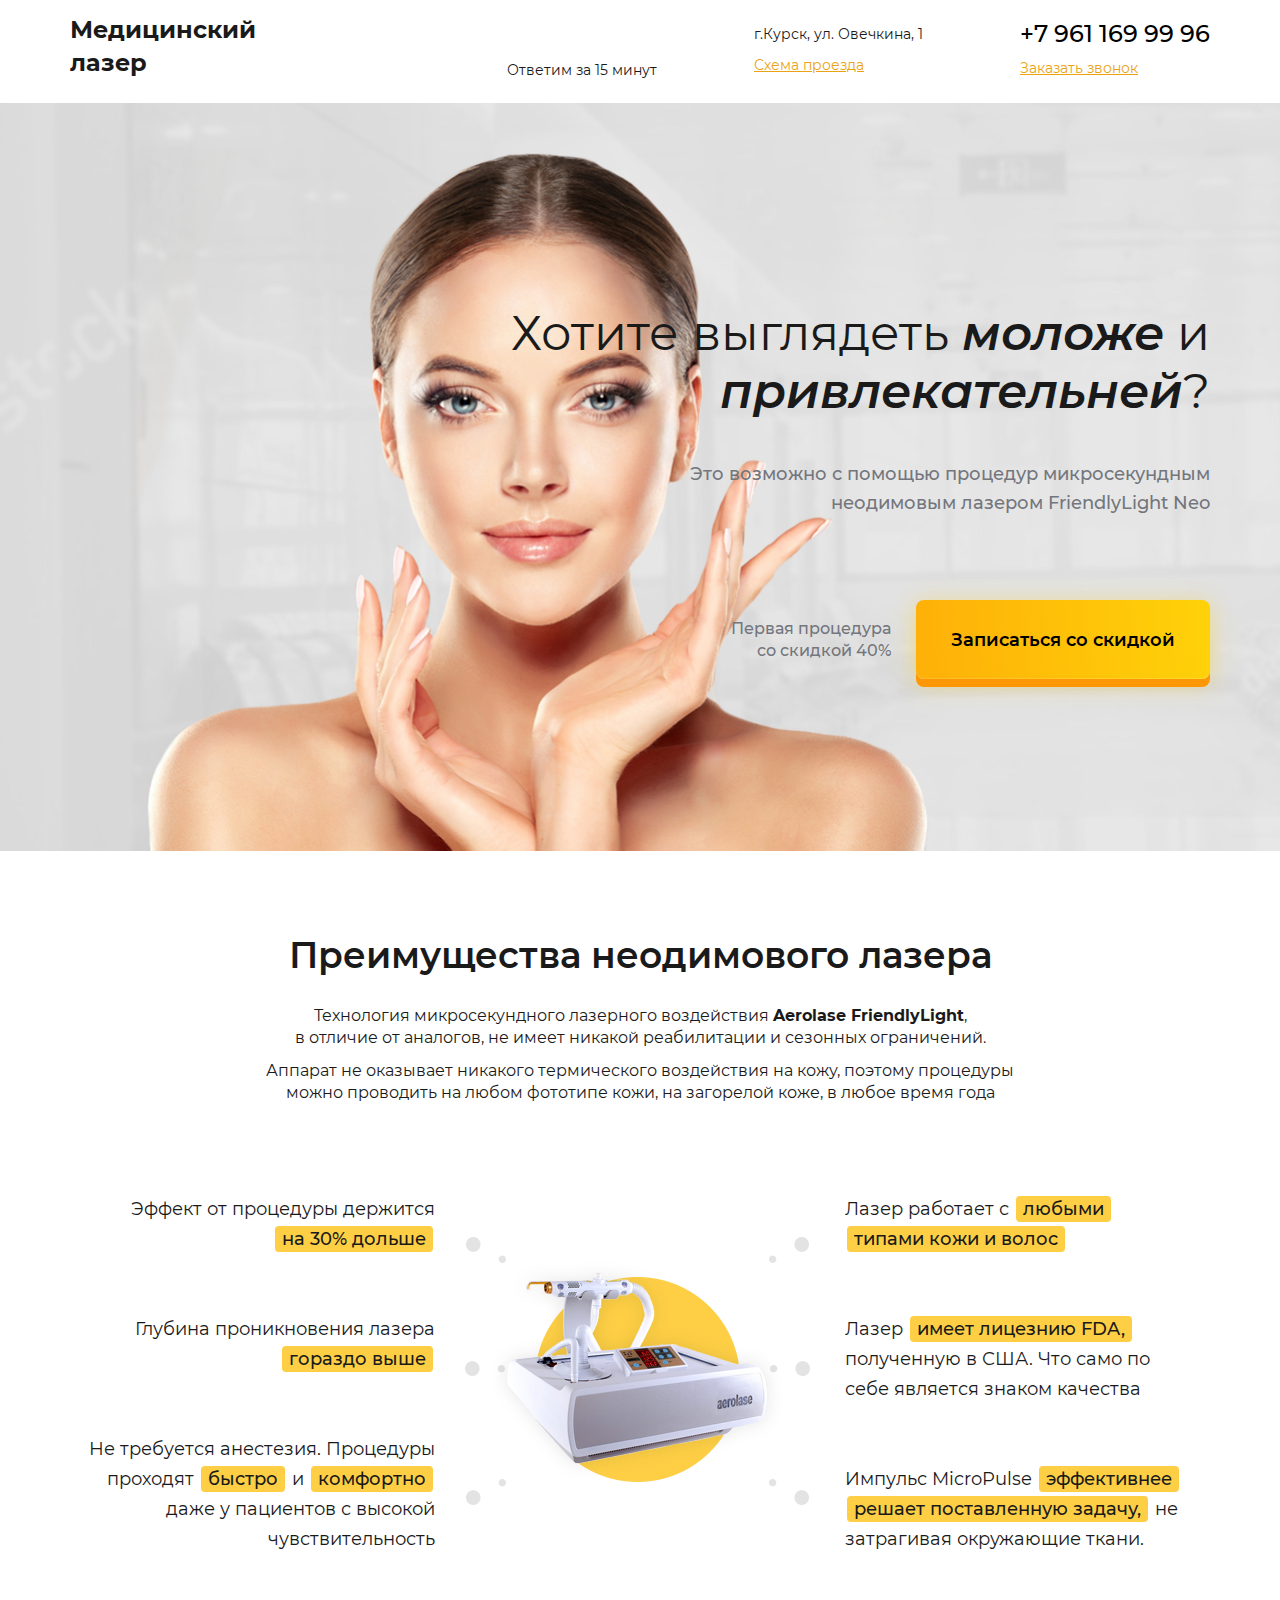
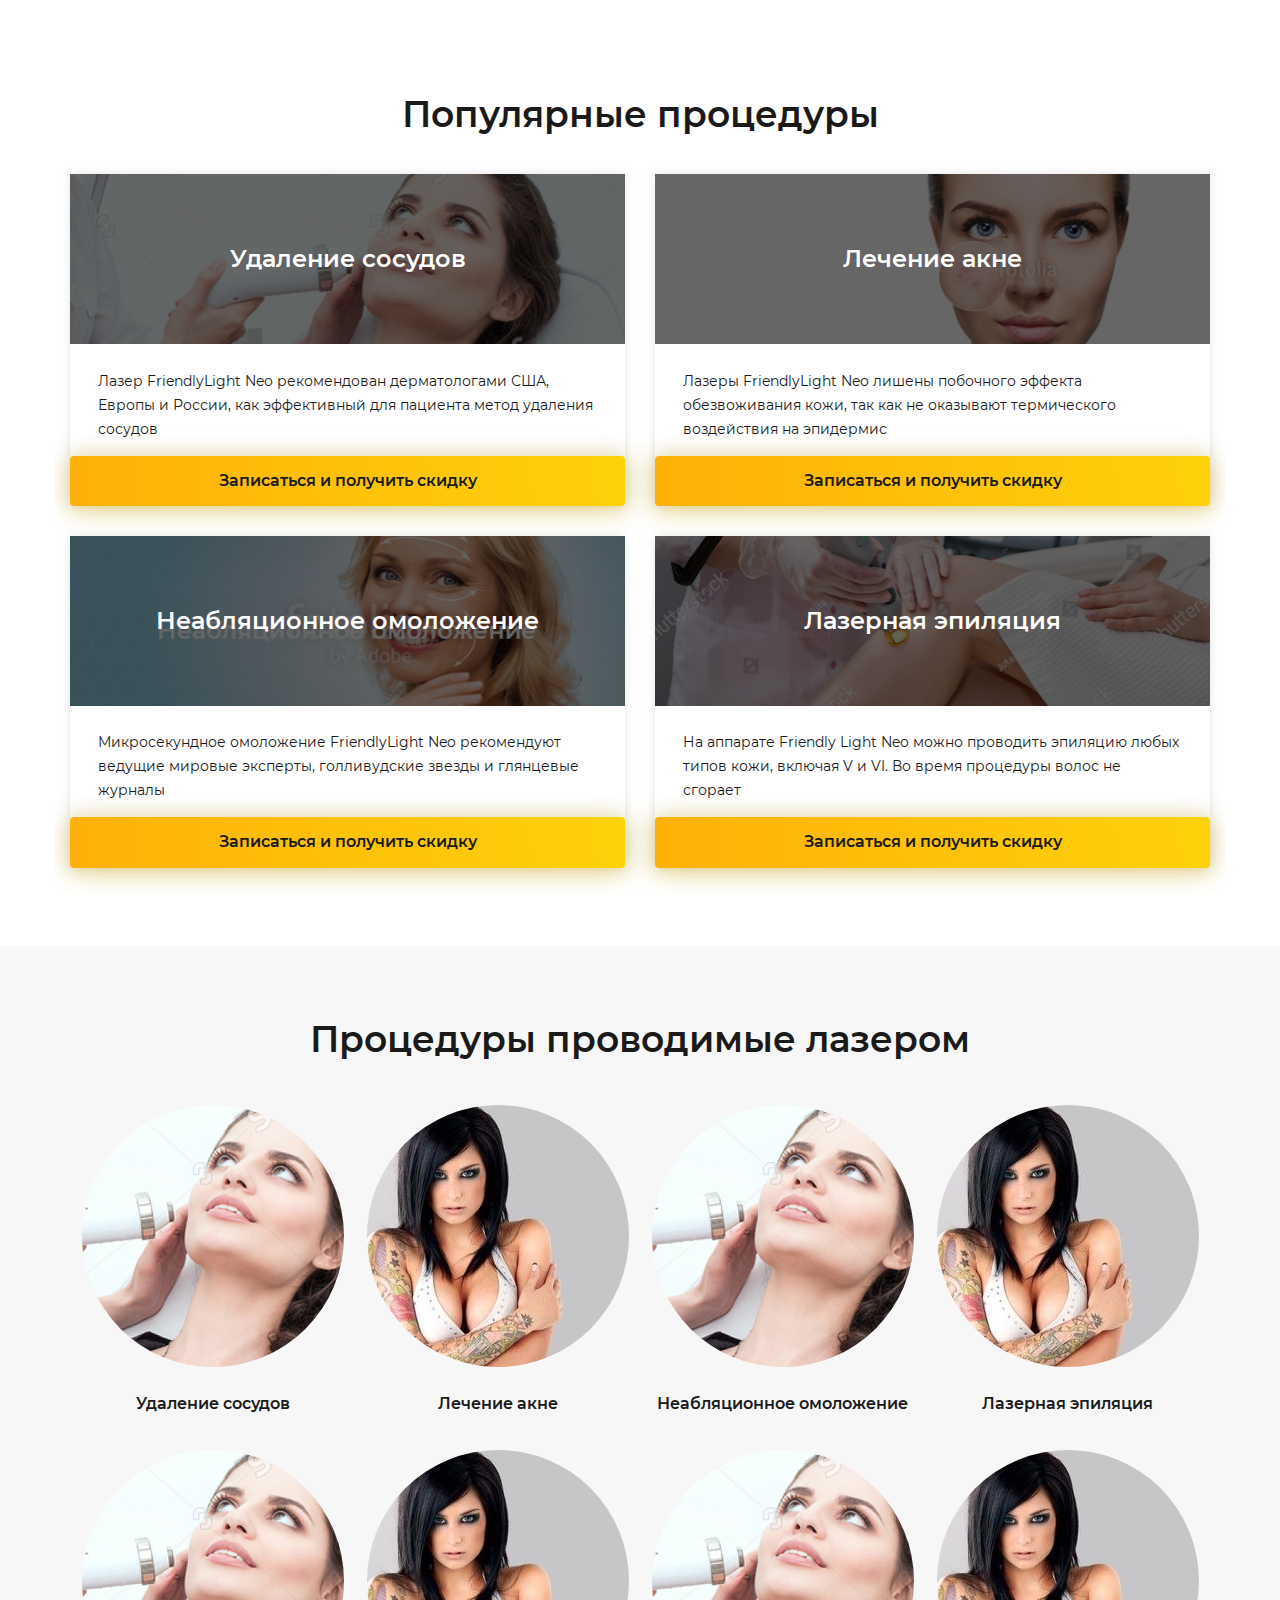
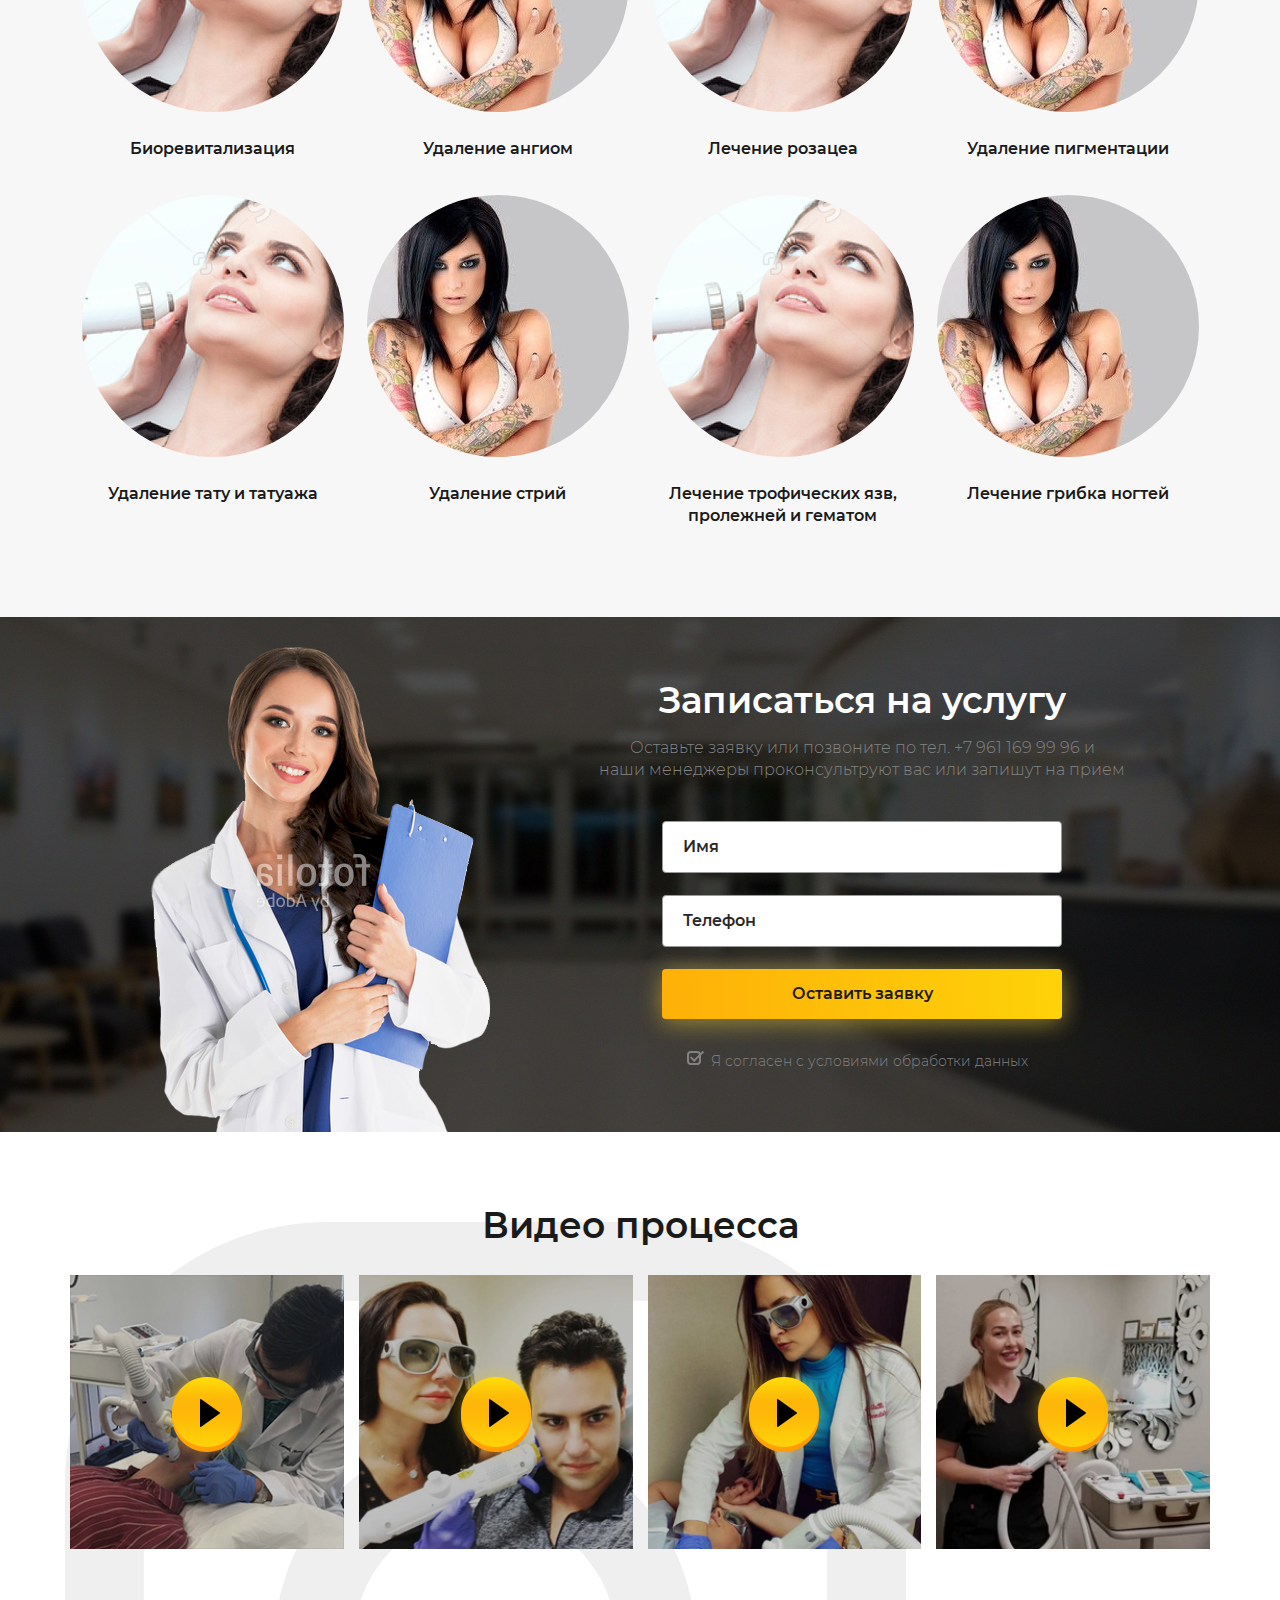
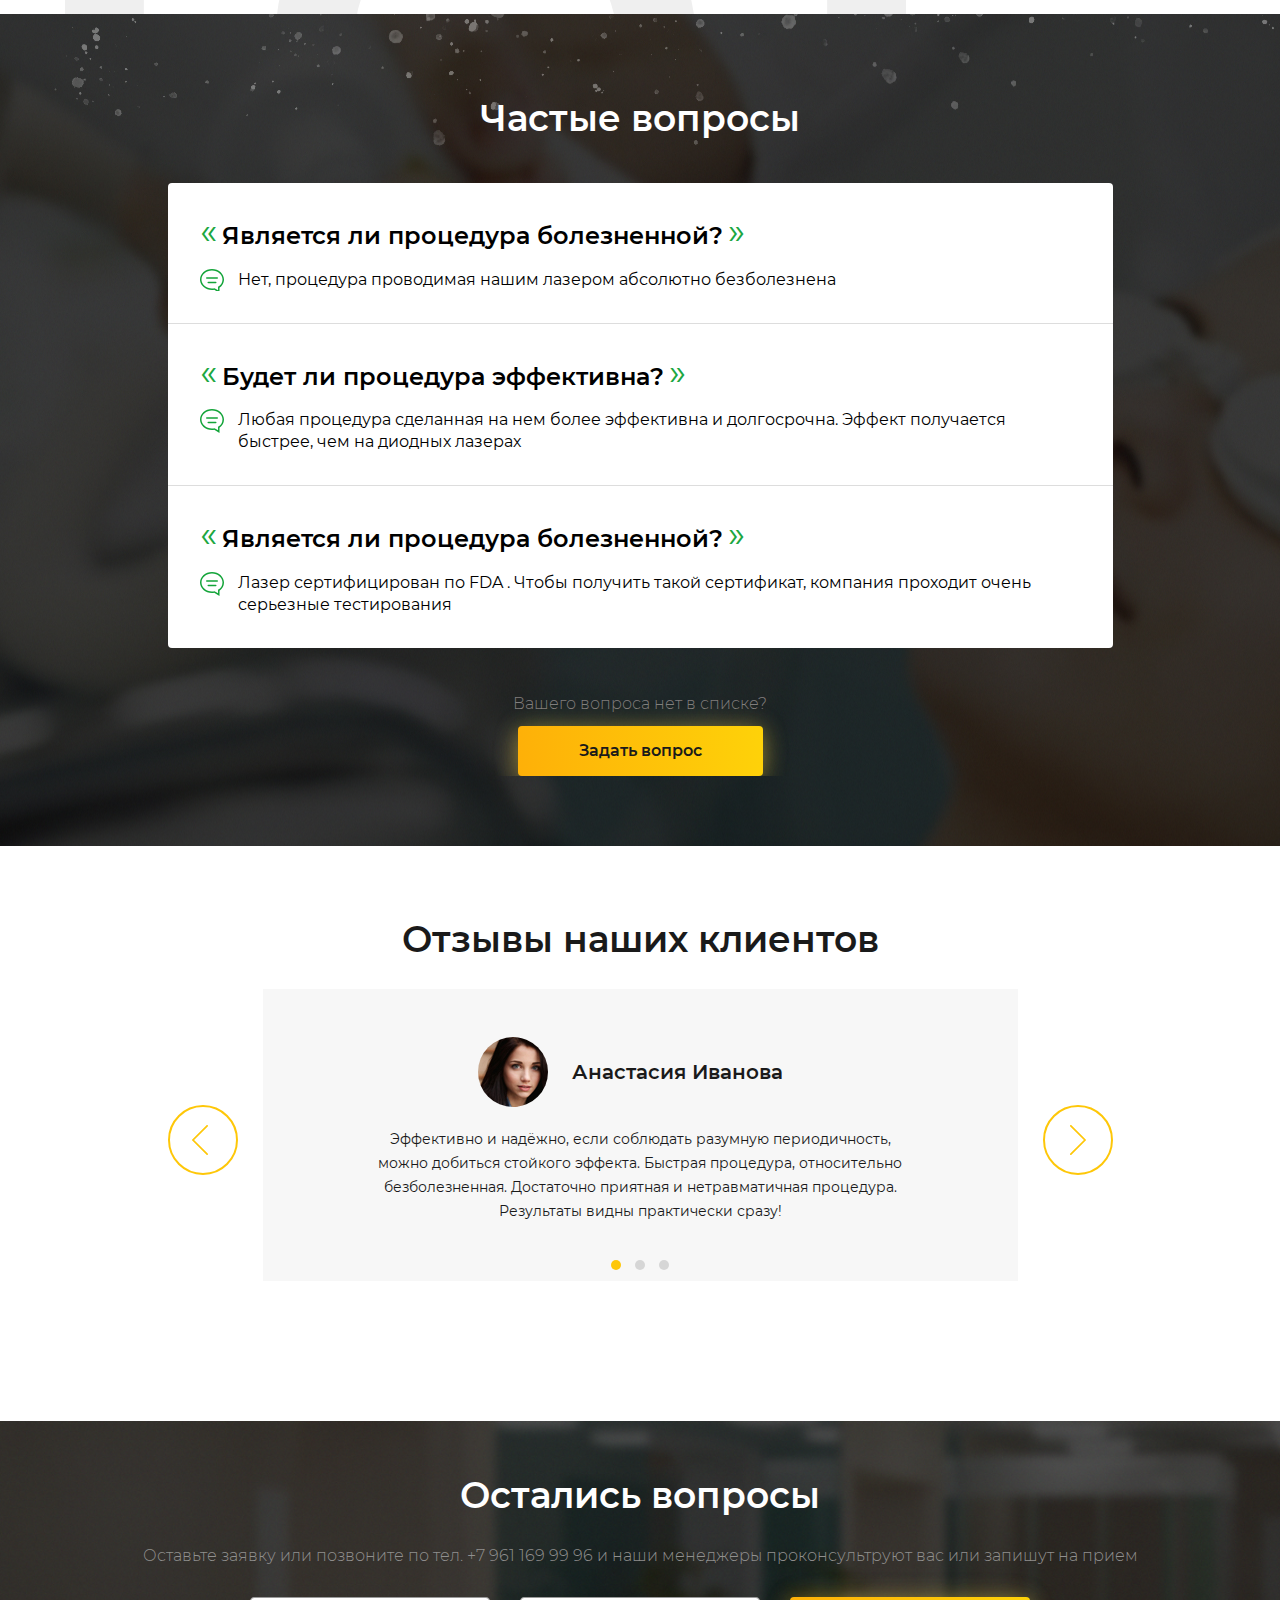
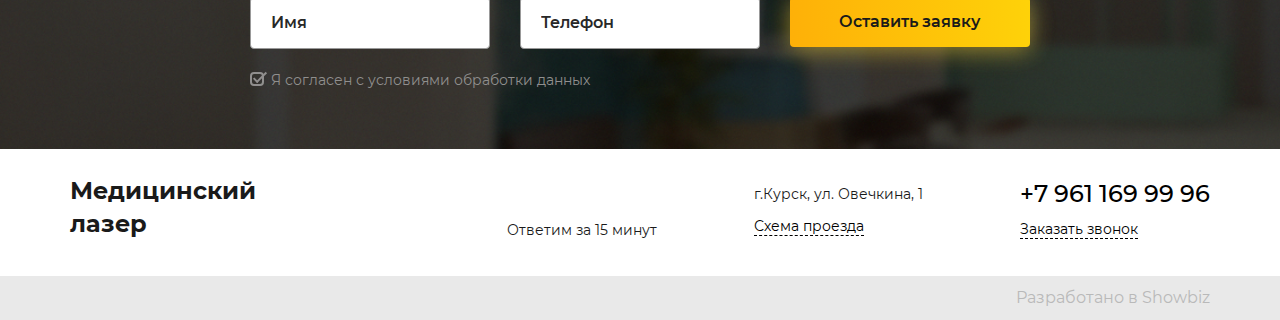
==== commit c3a76815: "Update 2018-12-25T10:14:09.403Z" ====
--- a/index.html
+++ b/index.html
@@ -90,7 +90,7 @@
               <br>неодимовым лазером FriendlyLight Neo</p>
               <div class="intro__action">
                 <p class="action-text">Первая процедура <br>со скидкой 40%</p>
-                <a href="#" class="btn btn--intro">Записаться со скидкой</a>
+                <a href="#" id="intro-button"><span>Записаться со скидкой</span></a>
               </div>
             </div>
           </div>
@@ -317,7 +317,7 @@
         <section class="section video">
           <div class="section__inner">
             <h2 class="section__title">Видео процесса</h2>
-            <div class="video__wrap owl-carousel"> 
+            <div class="video__wrap owl-carousel">
               <div class="video__col">
                 <a data-fancybox href="https://www.youtube.com/watch?v=_sI_Ps7JSEk" class="video__card">
                   <img src="img/video-card-prev-01.jpg" alt="">
--- a/css/style.min.css
+++ b/css/style.min.css
@@ -2,4 +2,4 @@
  * ВНИМАНИЕ! Этот файл генерируется автоматически.
  * Не пишите сюда ничего вручную, все такие правки будут потеряны.
  * Читайте ./README.md для понимания.
- */.owl-carousel{display:none;width:100%;-webkit-tap-highlight-color:transparent;position:relative;z-index:1}.owl-carousel .owl-stage{position:relative;-ms-touch-action:pan-Y;touch-action:manipulation;-moz-backface-visibility:hidden}.owl-carousel .owl-stage:after{content:".";display:block;clear:both;visibility:hidden;line-height:0;height:0}.owl-carousel .owl-stage-outer{position:relative;overflow:hidden;-webkit-transform:translate3d(0px,0,0)}.owl-carousel .owl-item,.owl-carousel .owl-wrapper{-webkit-backface-visibility:hidden;-moz-backface-visibility:hidden;-ms-backface-visibility:hidden;-webkit-transform:translate3d(0,0,0);-moz-transform:translate3d(0,0,0);-ms-transform:translate3d(0,0,0)}.owl-carousel .owl-item{position:relative;min-height:1px;float:left;-webkit-backface-visibility:hidden;-webkit-tap-highlight-color:transparent;-webkit-touch-callout:none}.owl-carousel .owl-item img{display:block;width:100%}.owl-carousel .owl-dots.disabled,.owl-carousel .owl-nav.disabled{display:none}.owl-carousel .owl-dot,.owl-carousel .owl-nav .owl-next,.owl-carousel .owl-nav .owl-prev{cursor:pointer;-webkit-user-select:none;-khtml-user-select:none;-moz-user-select:none;-ms-user-select:none;user-select:none}.owl-carousel .owl-nav button.owl-next,.owl-carousel .owl-nav button.owl-prev,.owl-carousel button.owl-dot{background:0 0;color:inherit;border:none;padding:0!important;font:inherit}.owl-carousel.owl-loaded{display:block}.owl-carousel.owl-loading{opacity:0;display:block}.owl-carousel.owl-hidden{opacity:0}.owl-carousel.owl-refresh .owl-item{visibility:hidden}.owl-carousel.owl-drag .owl-item{-ms-touch-action:pan-y;touch-action:pan-y;-webkit-user-select:none;-moz-user-select:none;-ms-user-select:none;user-select:none}.owl-carousel.owl-grab{cursor:move;cursor:grab}.owl-carousel.owl-rtl{direction:rtl}.owl-carousel.owl-rtl .owl-item{float:right}.no-js .owl-carousel{display:block}.owl-carousel .animated{animation-duration:1000ms;animation-fill-mode:both}.owl-carousel .owl-animated-in{z-index:0}.owl-carousel .owl-animated-out{z-index:1}.owl-carousel .fadeOut{animation-name:fadeOut}@keyframes fadeOut{0%{opacity:1}100%{opacity:0}}.owl-height{transition:height 500ms ease-in-out}.owl-carousel .owl-item .owl-lazy{opacity:0;transition:opacity 400ms ease}.owl-carousel .owl-item .owl-lazy:not([src]),.owl-carousel .owl-item .owl-lazy[src^=""]{max-height:0}.owl-carousel .owl-item img.owl-lazy{transform-style:preserve-3d}.owl-carousel .owl-video-wrapper{position:relative;height:100%;background:#000}.owl-carousel .owl-video-play-icon{position:absolute;height:80px;width:80px;left:50%;top:50%;margin-left:-40px;margin-top:-40px;background:url(owl.video.play.png) no-repeat;cursor:pointer;z-index:1;-webkit-backface-visibility:hidden;transition:transform 100ms ease}.owl-carousel .owl-video-play-icon:hover{-ms-transform:scale(1.3,1.3);transform:scale(1.3,1.3)}.owl-carousel .owl-video-playing .owl-video-play-icon,.owl-carousel .owl-video-playing .owl-video-tn{display:none}.owl-carousel .owl-video-tn{opacity:0;height:100%;background-position:center center;background-repeat:no-repeat;background-size:contain;transition:opacity 400ms ease}.owl-carousel .owl-video-frame{position:relative;z-index:1;height:100%;width:100%}.owl-theme .owl-nav{margin-top:10px;text-align:center;-webkit-tap-highlight-color:transparent}.owl-theme .owl-nav [class*=owl-]{color:#FFF;font-size:14px;margin:5px;padding:4px 7px;background:#D6D6D6;display:inline-block;cursor:pointer;border-radius:3px}.owl-theme .owl-nav [class*=owl-]:hover{background:#869791;color:#FFF;text-decoration:none}.owl-theme .owl-nav .disabled{opacity:.5;cursor:default}.owl-theme .owl-nav.disabled+.owl-dots{margin-top:10px}.owl-theme .owl-dots{text-align:center;-webkit-tap-highlight-color:transparent}.owl-theme .owl-dots .owl-dot{display:inline-block;zoom:1}.owl-theme .owl-dots .owl-dot span{width:10px;height:10px;margin:5px 7px;background:#D6D6D6;display:block;-webkit-backface-visibility:visible;transition:opacity 200ms ease;border-radius:30px}.owl-theme .owl-dots .owl-dot.active span,.owl-theme .owl-dots .owl-dot:hover span{background:#869791}body.compensate-for-scrollbar{overflow:hidden}.fancybox-active{height:auto}.fancybox-is-hidden{left:-9999px;margin:0;position:absolute!important;top:-9999px;visibility:hidden}.fancybox-container{-webkit-backface-visibility:hidden;height:100%;left:0;outline:0;position:fixed;-webkit-tap-highlight-color:transparent;top:0;-ms-touch-action:manipulation;touch-action:manipulation;transform:translateZ(0);width:100%;z-index:99992}.fancybox-container *{box-sizing:border-box}.fancybox-bg,.fancybox-inner,.fancybox-outer,.fancybox-stage{bottom:0;left:0;position:absolute;right:0;top:0}.fancybox-outer{-webkit-overflow-scrolling:touch;overflow-y:auto}.fancybox-bg{background:#1e1e1e;opacity:0;transition-duration:inherit;transition-property:opacity;transition-timing-function:cubic-bezier(.47,0,.74,.71)}.fancybox-is-open .fancybox-bg{opacity:.9;transition-timing-function:cubic-bezier(.22,.61,.36,1)}.fancybox-caption,.fancybox-infobar,.fancybox-navigation .fancybox-button,.fancybox-toolbar{direction:ltr;opacity:0;position:absolute;transition:opacity .25s ease,visibility 0s ease .25s;visibility:hidden;z-index:99997}.fancybox-show-caption .fancybox-caption,.fancybox-show-infobar .fancybox-infobar,.fancybox-show-nav .fancybox-navigation .fancybox-button,.fancybox-show-toolbar .fancybox-toolbar{opacity:1;transition:opacity .25s ease 0s,visibility 0s ease 0s;visibility:visible}.fancybox-infobar{color:#ccc;font-size:13px;-webkit-font-smoothing:subpixel-antialiased;height:44px;left:0;line-height:44px;min-width:44px;mix-blend-mode:difference;padding:0 10px;pointer-events:none;top:0;-webkit-touch-callout:none;-webkit-user-select:none;-moz-user-select:none;-ms-user-select:none;user-select:none}.fancybox-toolbar{right:0;top:0}.fancybox-stage{direction:ltr;overflow:visible;transform:translateZ(0);z-index:99994}.fancybox-is-open .fancybox-stage{overflow:hidden}.fancybox-slide{-webkit-backface-visibility:hidden;display:none;height:100%;left:0;outline:0;overflow:auto;-webkit-overflow-scrolling:touch;padding:44px;position:absolute;text-align:center;top:0;transition-property:transform,opacity;white-space:normal;width:100%;z-index:99994}.fancybox-slide:before{content:"";display:inline-block;font-size:0;height:100%;vertical-align:middle;width:0}.fancybox-is-sliding .fancybox-slide,.fancybox-slide--current,.fancybox-slide--next,.fancybox-slide--previous{display:block}.fancybox-slide--image{overflow:hidden;padding:44px 0}.fancybox-slide--image:before{display:none}.fancybox-slide--html{padding:6px}.fancybox-content{background:#fff;display:inline-block;margin:0;max-width:100%;overflow:auto;-webkit-overflow-scrolling:touch;padding:44px;position:relative;text-align:left;vertical-align:middle}.fancybox-slide--image .fancybox-content{animation-timing-function:cubic-bezier(.5,0,.14,1);-webkit-backface-visibility:hidden;background:0 0/100% 100% no-repeat;left:0;max-width:none;overflow:visible;padding:0;position:absolute;top:0;transform-origin:top left;transition-property:transform,opacity;-webkit-user-select:none;-moz-user-select:none;-ms-user-select:none;user-select:none;z-index:99995}.fancybox-can-zoomOut .fancybox-content{cursor:zoom-out}.fancybox-can-zoomIn .fancybox-content{cursor:zoom-in}.fancybox-can-pan .fancybox-content,.fancybox-can-swipe .fancybox-content{cursor:grab}.fancybox-is-grabbing .fancybox-content{cursor:grabbing}.fancybox-container [data-selectable=true]{cursor:text}.fancybox-image,.fancybox-spaceball{background:0 0;border:0;height:100%;left:0;margin:0;max-height:none;max-width:none;padding:0;position:absolute;top:0;-webkit-user-select:none;-moz-user-select:none;-ms-user-select:none;user-select:none;width:100%}.fancybox-spaceball{z-index:1}.fancybox-slide--iframe .fancybox-content,.fancybox-slide--map .fancybox-content,.fancybox-slide--pdf .fancybox-content,.fancybox-slide--video .fancybox-content{height:100%;overflow:visible;padding:0;width:100%}.fancybox-slide--video .fancybox-content{background:#000}.fancybox-slide--map .fancybox-content{background:#e5e3df}.fancybox-slide--iframe .fancybox-content{background:#fff}.fancybox-iframe,.fancybox-video{background:0 0;border:0;display:block;height:100%;margin:0;overflow:hidden;padding:0;width:100%}.fancybox-iframe{left:0;position:absolute;top:0}.fancybox-error{background:#fff;cursor:default;max-width:400px;padding:40px;width:100%}.fancybox-error p{color:#444;font-size:16px;line-height:20px;margin:0;padding:0}.fancybox-button{background:rgba(30,30,30,.6);border:0;border-radius:0;box-shadow:none;cursor:pointer;display:inline-block;height:44px;margin:0;padding:10px;position:relative;transition:color .2s;vertical-align:top;visibility:inherit;width:44px}.fancybox-button,.fancybox-button:link,.fancybox-button:visited{color:#ccc}.fancybox-button:hover{color:#fff}.fancybox-button:focus{outline:0}.fancybox-button.fancybox-focus{outline:dotted 1px}.fancybox-button[disabled],.fancybox-button[disabled]:hover{color:#888;cursor:default;outline:0}.fancybox-button div{height:100%}.fancybox-button svg{display:block;height:100%;overflow:visible;position:relative;width:100%}.fancybox-button svg path{fill:currentColor;stroke-width:0}.fancybox-button--fsenter svg:nth-child(2),.fancybox-button--fsexit svg:first-child,.fancybox-button--pause svg:first-child,.fancybox-button--play svg:nth-child(2){display:none}.fancybox-progress{background:#ff5268;height:2px;left:0;position:absolute;right:0;top:0;transform:scaleX(0);transform-origin:0;transition-property:transform;transition-timing-function:linear;z-index:99998}.fancybox-close-small{background:0 0;border:0;border-radius:0;color:#ccc;cursor:pointer;opacity:.8;padding:8px;position:absolute;right:-12px;top:-44px;z-index:401}.fancybox-close-small:hover{color:#fff;opacity:1}.fancybox-slide--html .fancybox-close-small{color:currentColor;padding:10px;right:0;top:0}.fancybox-slide--image.fancybox-is-scaling .fancybox-content{overflow:hidden}.fancybox-is-scaling .fancybox-close-small,.fancybox-is-zoomable.fancybox-can-pan .fancybox-close-small{display:none}.fancybox-navigation .fancybox-button{background-clip:content-box;height:100px;opacity:0;position:absolute;top:calc(50% - 50px);width:70px}.fancybox-navigation .fancybox-button div{padding:7px}.fancybox-navigation .fancybox-button--arrow_left{left:0;left:env(safe-area-inset-left);padding:31px 26px 31px 6px}.fancybox-navigation .fancybox-button--arrow_right{padding:31px 6px 31px 26px;right:0;right:env(safe-area-inset-right)}.fancybox-caption{background:linear-gradient(0deg,rgba(0,0,0,.85) 0,rgba(0,0,0,.3) 50%,rgba(0,0,0,.15) 65%,rgba(0,0,0,.075) 75.5%,rgba(0,0,0,.037) 82.85%,rgba(0,0,0,.019) 88%,transparent);bottom:0;color:#eee;font-size:14px;font-weight:400;left:0;line-height:1.5;padding:75px 44px 25px;pointer-events:none;right:0;text-align:center;z-index:99996}@supports (padding:max(0px)){.fancybox-caption{padding:75px max(44px,env(safe-area-inset-right)) max(25px,env(safe-area-inset-bottom)) max(44px,env(safe-area-inset-left))}}.fancybox-caption--separate{margin-top:-50px}.fancybox-caption__body{max-height:50vh;overflow:auto;pointer-events:all}.fancybox-caption a,.fancybox-caption a:link,.fancybox-caption a:visited{color:#ccc;text-decoration:none}.fancybox-caption a:hover{color:#fff;text-decoration:underline}.fancybox-loading{animation:a 1s linear infinite;background:0 0;border:4px solid #888;border-bottom-color:#fff;border-radius:50%;height:50px;left:50%;margin:-25px 0 0 -25px;opacity:.7;padding:0;position:absolute;top:50%;width:50px;z-index:99999}@keyframes a{to{transform:rotate(1turn)}}.fancybox-animated{transition-timing-function:cubic-bezier(0,0,.25,1)}.fancybox-fx-slide.fancybox-slide--previous{opacity:0;transform:translate3d(-100%,0,0)}.fancybox-fx-slide.fancybox-slide--next{opacity:0;transform:translate3d(100%,0,0)}.fancybox-fx-slide.fancybox-slide--current{opacity:1;transform:translateZ(0)}.fancybox-fx-fade.fancybox-slide--next,.fancybox-fx-fade.fancybox-slide--previous{opacity:0;transition-timing-function:cubic-bezier(.19,1,.22,1)}.fancybox-fx-fade.fancybox-slide--current{opacity:1}.fancybox-fx-zoom-in-out.fancybox-slide--previous{opacity:0;transform:scale3d(1.5,1.5,1.5)}.fancybox-fx-zoom-in-out.fancybox-slide--next{opacity:0;transform:scale3d(.5,.5,.5)}.fancybox-fx-zoom-in-out.fancybox-slide--current{opacity:1;transform:scaleX(1)}.fancybox-fx-rotate.fancybox-slide--previous{opacity:0;transform:rotate(-1turn)}.fancybox-fx-rotate.fancybox-slide--next{opacity:0;transform:rotate(1turn)}.fancybox-fx-rotate.fancybox-slide--current{opacity:1;transform:rotate(0deg)}.fancybox-fx-circular.fancybox-slide--previous{opacity:0;transform:scale3d(0,0,0) translate3d(-100%,0,0)}.fancybox-fx-circular.fancybox-slide--next{opacity:0;transform:scale3d(0,0,0) translate3d(100%,0,0)}.fancybox-fx-circular.fancybox-slide--current{opacity:1;transform:scaleX(1) translateZ(0)}.fancybox-fx-tube.fancybox-slide--previous{transform:translate3d(-100%,0,0) scale(.1) skew(-10deg)}.fancybox-fx-tube.fancybox-slide--next{transform:translate3d(100%,0,0) scale(.1) skew(10deg)}.fancybox-fx-tube.fancybox-slide--current{transform:translateZ(0) scale(1)}@media (max-height:576px){.fancybox-slide{padding-left:6px;padding-right:6px}.fancybox-slide--image{padding:6px 0}.fancybox-close-small{right:-6px}.fancybox-slide--image .fancybox-close-small{background:#4e4e4e;color:#f2f4f6;height:36px;opacity:1;padding:6px;right:0;top:0;width:36px}.fancybox-caption{padding-left:12px;padding-right:12px}@supports (padding:max(0px)){.fancybox-caption{padding-left:max(12px,env(safe-area-inset-left));padding-right:max(12px,env(safe-area-inset-right))}}}.fancybox-share{background:#f4f4f4;border-radius:3px;max-width:90%;padding:30px;text-align:center}.fancybox-share h1{color:#222;font-size:35px;font-weight:700;margin:0 0 20px}.fancybox-share p{margin:0;padding:0}.fancybox-share__button{border:0;border-radius:3px;display:inline-block;font-size:14px;font-weight:700;line-height:40px;margin:0 5px 10px;min-width:130px;padding:0 15px;text-decoration:none;transition:all .2s;-webkit-user-select:none;-moz-user-select:none;-ms-user-select:none;user-select:none;white-space:nowrap}.fancybox-share__button:link,.fancybox-share__button:visited{color:#fff}.fancybox-share__button:hover{text-decoration:none}.fancybox-share__button--fb{background:#3b5998}.fancybox-share__button--fb:hover{background:#344e86}.fancybox-share__button--pt{background:#bd081d}.fancybox-share__button--pt:hover{background:#aa0719}.fancybox-share__button--tw{background:#1da1f2}.fancybox-share__button--tw:hover{background:#0d95e8}.fancybox-share__button svg{height:25px;margin-right:7px;position:relative;top:-1px;vertical-align:middle;width:25px}.fancybox-share__button svg path{fill:#fff}.fancybox-share__input{background:0 0;border:0;border-bottom:1px solid #d7d7d7;border-radius:0;color:#5d5b5b;font-size:14px;margin:10px 0 0;outline:0;padding:10px 15px;width:100%}.fancybox-thumbs{background:#ddd;bottom:0;display:none;margin:0;-webkit-overflow-scrolling:touch;-ms-overflow-style:-ms-autohiding-scrollbar;padding:2px 2px 4px;position:absolute;right:0;-webkit-tap-highlight-color:transparent;top:0;width:212px;z-index:99995}.fancybox-thumbs-x{overflow-x:auto;overflow-y:hidden}.fancybox-show-thumbs .fancybox-thumbs{display:block}.fancybox-show-thumbs .fancybox-inner{right:212px}.fancybox-thumbs__list{font-size:0;height:100%;list-style:none;margin:0;overflow-x:hidden;overflow-y:auto;padding:0;position:absolute;position:relative;white-space:nowrap;width:100%}.fancybox-thumbs-x .fancybox-thumbs__list{overflow:hidden}.fancybox-thumbs-y .fancybox-thumbs__list::-webkit-scrollbar{width:7px}.fancybox-thumbs-y .fancybox-thumbs__list::-webkit-scrollbar-track{background:#fff;border-radius:10px;box-shadow:inset 0 0 6px rgba(0,0,0,.3)}.fancybox-thumbs-y .fancybox-thumbs__list::-webkit-scrollbar-thumb{background:#2a2a2a;border-radius:10px}.fancybox-thumbs__list a{-webkit-backface-visibility:hidden;backface-visibility:hidden;background-color:rgba(0,0,0,.1);background-position:50%;background-repeat:no-repeat;background-size:cover;cursor:pointer;float:left;height:75px;margin:2px;max-height:calc(100% - 8px);max-width:calc(50% - 4px);outline:0;overflow:hidden;padding:0;position:relative;-webkit-tap-highlight-color:transparent;width:100px}.fancybox-thumbs__list a:before{border:6px solid #ff5268;bottom:0;content:"";left:0;opacity:0;position:absolute;right:0;top:0;transition:all .2s cubic-bezier(.25,.46,.45,.94);z-index:99991}.fancybox-thumbs__list a:focus:before{opacity:.5}.fancybox-thumbs__list a.fancybox-thumbs-active:before{opacity:1}@media (max-width:576px){.fancybox-thumbs{width:110px}.fancybox-show-thumbs .fancybox-inner{right:110px}.fancybox-thumbs__list a{max-width:calc(100% - 10px)}}/*! nouislider - 10.1.0 - 2017-07-28 17:11:18 */.noUi-target,.noUi-target *{-webkit-touch-callout:none;-webkit-tap-highlight-color:transparent;-webkit-user-select:none;-ms-touch-action:none;touch-action:none;-ms-user-select:none;-moz-user-select:none;user-select:none;-moz-box-sizing:border-box;box-sizing:border-box}.noUi-target{position:relative;direction:ltr}.noUi-base{width:100%;height:100%;position:relative;z-index:1}.noUi-connect{position:absolute;right:0;top:0;left:0;bottom:0}.noUi-origin{position:absolute;height:0;width:0}.noUi-handle{position:relative;z-index:1}.noUi-state-tap .noUi-connect,.noUi-state-tap .noUi-origin{-webkit-transition:top .3s,right .3s,bottom .3s,left .3s;transition:top .3s,right .3s,bottom .3s,left .3s}.noUi-state-drag *{cursor:inherit!important}.noUi-base,.noUi-handle{-webkit-transform:translate3d(0,0,0);transform:translate3d(0,0,0)}.noUi-horizontal{height:18px}.noUi-horizontal .noUi-handle{width:34px;height:28px;left:-17px;top:-6px}.noUi-vertical{width:18px}.noUi-vertical .noUi-handle{width:28px;height:34px;left:-6px;top:-17px}.noUi-target{background:#FAFAFA;border-radius:4px;border:1px solid #D3D3D3;box-shadow:inset 0 1px 1px #F0F0F0,0 3px 6px -5px #BBB}.noUi-connect{background:#3FB8AF;border-radius:4px;box-shadow:inset 0 0 3px rgba(51,51,51,.45);-webkit-transition:background 450ms;transition:background 450ms}.noUi-draggable{cursor:ew-resize}.noUi-vertical .noUi-draggable{cursor:ns-resize}.noUi-handle{border:1px solid #D9D9D9;border-radius:3px;background:#FFF;cursor:default;box-shadow:inset 0 0 1px #FFF,inset 0 1px 7px #EBEBEB,0 3px 6px -3px #BBB}.noUi-active{box-shadow:inset 0 0 1px #FFF,inset 0 1px 7px #DDD,0 3px 6px -3px #BBB}.noUi-handle:after,.noUi-handle:before{content:"";display:block;position:absolute;height:14px;width:1px;background:#E8E7E6;left:14px;top:6px}.noUi-handle:after{left:17px}.noUi-vertical .noUi-handle:after,.noUi-vertical .noUi-handle:before{width:14px;height:1px;left:6px;top:14px}.noUi-vertical .noUi-handle:after{top:17px}[disabled] .noUi-connect{background:#B8B8B8}[disabled] .noUi-handle,[disabled].noUi-handle,[disabled].noUi-target{cursor:not-allowed}.noUi-pips,.noUi-pips *{-moz-box-sizing:border-box;box-sizing:border-box}.noUi-pips{position:absolute;color:#999}.noUi-value{position:absolute;white-space:nowrap;text-align:center}.noUi-value-sub{color:#ccc;font-size:10px}.noUi-marker{position:absolute;background:#CCC}.noUi-marker-large,.noUi-marker-sub{background:#AAA}.noUi-pips-horizontal{padding:10px 0;height:80px;top:100%;left:0;width:100%}.noUi-value-horizontal{-webkit-transform:translate3d(-50%,50%,0);transform:translate3d(-50%,50%,0)}.noUi-marker-horizontal.noUi-marker{margin-left:-1px;width:2px;height:5px}.noUi-marker-horizontal.noUi-marker-sub{height:10px}.noUi-marker-horizontal.noUi-marker-large{height:15px}.noUi-pips-vertical{padding:0 10px;height:100%;top:0;left:100%}.noUi-value-vertical{-webkit-transform:translate3d(0,50%,0);transform:translate3d(0,50%,0);padding-left:25px}.noUi-marker-vertical.noUi-marker{width:5px;height:2px;margin-top:-1px}.noUi-marker-vertical.noUi-marker-sub{width:10px}.noUi-marker-vertical.noUi-marker-large{width:15px}.noUi-tooltip{display:block;position:absolute;border:1px solid #D9D9D9;border-radius:3px;background:#fff;color:#000;padding:5px;text-align:center;white-space:nowrap}.noUi-horizontal .noUi-tooltip{-webkit-transform:translate(-50%,0);transform:translate(-50%,0);left:50%;bottom:120%}.noUi-vertical .noUi-tooltip{-webkit-transform:translate(0,-50%);transform:translate(0,-50%);top:50%;right:120%}@-ms-viewport{width:device-width}.page{-webkit-box-sizing:border-box;box-sizing:border-box;font-size:10px;-webkit-tap-highlight-color:transparent;-ms-overflow-style:scrollbar;-ms-text-size-adjust:100%;min-width:320px;min-height:100%}.page__inner{min-height:100vh;display:-webkit-box;display:-ms-flexbox;display:flex;-webkit-box-orient:vertical;-webkit-box-direction:normal;-ms-flex-direction:column;flex-direction:column}.page__content{-webkit-box-flex:1;-ms-flex-positive:1;flex-grow:1}.page__footer-wrapper{-ms-flex-negative:0;flex-shrink:0}*,:after,:before{-webkit-box-sizing:inherit;box-sizing:inherit}body{display:-webkit-box;display:-ms-flexbox;display:flex;-webkit-box-orient:vertical;-webkit-box-direction:normal;-ms-flex-direction:column;flex-direction:column;background-color:#fff;margin:0;min-height:100%}[tabindex='-1']:focus{outline:0!important}[role=button]{cursor:pointer}input[type=search]{-webkit-appearance:textfield}[role=button],a,button,input,label,select,textarea{-ms-touch-action:manipulation;touch-action:manipulation}a svg,button svg{pointer-events:none}img{max-width:100%;height:auto}@font-face{font-family:Montserrat;src:url(../fonts/Montserrat-Light.eot);src:local("Montserrat Light"),local("Montserrat-Light"),url(../fonts/Montserrat-Light.eot?#iefix) format("embedded-opentype"),url(../fonts/Montserrat-Light.woff) format("woff"),url(../fonts/Montserrat-Light.ttf) format("truetype");font-weight:300;font-style:normal}@font-face{font-family:Montserrat;src:url(../fonts/Montserrat-MediumItalic.eot);src:local("Montserrat Medium Italic"),local("Montserrat-MediumItalic"),url(../fonts/Montserrat-MediumItalic.eot?#iefix) format("embedded-opentype"),url(../fonts/Montserrat-MediumItalic.woff) format("woff"),url(../fonts/Montserrat-MediumItalic.ttf) format("truetype");font-weight:500;font-style:italic}@font-face{font-family:Montserrat;src:url(../fonts/Montserrat-Thin.eot);src:local("Montserrat Thin"),local("Montserrat-Thin"),url(../fonts/Montserrat-Thin.eot?#iefix) format("embedded-opentype"),url(../fonts/Montserrat-Thin.woff) format("woff"),url(../fonts/Montserrat-Thin.ttf) format("truetype");font-weight:100;font-style:normal}@font-face{font-family:Montserrat;src:url(../fonts/Montserrat-ExtraLightItalic.eot);src:local("Montserrat ExtraLight Italic"),local("Montserrat-ExtraLightItalic"),url(../fonts/Montserrat-ExtraLightItalic.eot?#iefix) format("embedded-opentype"),url(../fonts/Montserrat-ExtraLightItalic.woff) format("woff"),url(../fonts/Montserrat-ExtraLightItalic.ttf) format("truetype");font-weight:200;font-style:italic}@font-face{font-family:Montserrat;src:url(../fonts/Montserrat-BoldItalic.eot);src:local("Montserrat Bold Italic"),local("Montserrat-BoldItalic"),url(../fonts/Montserrat-BoldItalic.eot?#iefix) format("embedded-opentype"),url(../fonts/Montserrat-BoldItalic.woff) format("woff"),url(../fonts/Montserrat-BoldItalic.ttf) format("truetype");font-weight:700;font-style:italic}@font-face{font-family:Montserrat;src:url(../fonts/Montserrat-SemiBold.eot);src:local("Montserrat SemiBold"),local("Montserrat-SemiBold"),url(../fonts/Montserrat-SemiBold.eot?#iefix) format("embedded-opentype"),url(../fonts/Montserrat-SemiBold.woff) format("woff"),url(../fonts/Montserrat-SemiBold.ttf) format("truetype");font-weight:600;font-style:normal}@font-face{font-family:Montserrat;src:url(../fonts/Montserrat-ExtraLight.eot);src:local("Montserrat ExtraLight"),local("Montserrat-ExtraLight"),url(../fonts/Montserrat-ExtraLight.eot?#iefix) format("embedded-opentype"),url(../fonts/Montserrat-ExtraLight.woff) format("woff"),url(../fonts/Montserrat-ExtraLight.ttf) format("truetype");font-weight:200;font-style:normal}@font-face{font-family:Montserrat;src:url(../fonts/Montserrat-ExtraBoldItalic.eot);src:local("Montserrat ExtraBold Italic"),local("Montserrat-ExtraBoldItalic"),url(../fonts/Montserrat-ExtraBoldItalic.eot?#iefix) format("embedded-opentype"),url(../fonts/Montserrat-ExtraBoldItalic.woff) format("woff"),url(../fonts/Montserrat-ExtraBoldItalic.ttf) format("truetype");font-weight:800;font-style:italic}@font-face{font-family:Montserrat;src:url(../fonts/Montserrat-Italic.eot);src:local("Montserrat Italic"),local("Montserrat-Italic"),url(../fonts/Montserrat-Italic.eot?#iefix) format("embedded-opentype"),url(../fonts/Montserrat-Italic.woff) format("woff"),url(../fonts/Montserrat-Italic.ttf) format("truetype");font-weight:400;font-style:italic}@font-face{font-family:Montserrat;src:url(../fonts/Montserrat-Bold.eot);src:local("Montserrat Bold"),local("Montserrat-Bold"),url(../fonts/Montserrat-Bold.eot?#iefix) format("embedded-opentype"),url(../fonts/Montserrat-Bold.woff) format("woff"),url(../fonts/Montserrat-Bold.ttf) format("truetype");font-weight:700;font-style:normal}@font-face{font-family:Montserrat;src:url(../fonts/Montserrat-LightItalic.eot);src:local("Montserrat Light Italic"),local("Montserrat-LightItalic"),url(../fonts/Montserrat-LightItalic.eot?#iefix) format("embedded-opentype"),url(../fonts/Montserrat-LightItalic.woff) format("woff"),url(../fonts/Montserrat-LightItalic.ttf) format("truetype");font-weight:300;font-style:italic}@font-face{font-family:Montserrat;src:url(../fonts/Montserrat-BlackItalic.eot);src:local("Montserrat Black Italic"),local("Montserrat-BlackItalic"),url(../fonts/Montserrat-BlackItalic.eot?#iefix) format("embedded-opentype"),url(../fonts/Montserrat-BlackItalic.woff) format("woff"),url(../fonts/Montserrat-BlackItalic.ttf) format("truetype");font-weight:900;font-style:italic}@font-face{font-family:Montserrat;src:url(../fonts/Montserrat-SemiBoldItalic.eot);src:local("Montserrat SemiBold Italic"),local("Montserrat-SemiBoldItalic"),url(../fonts/Montserrat-SemiBoldItalic.eot?#iefix) format("embedded-opentype"),url(../fonts/Montserrat-SemiBoldItalic.woff) format("woff"),url(../fonts/Montserrat-SemiBoldItalic.ttf) format("truetype");font-weight:600;font-style:italic}@font-face{font-family:Montserrat;src:url(../fonts/Montserrat-Regular.eot);src:local("Montserrat Regular"),local("Montserrat-Regular"),url(../fonts/Montserrat-Regular.eot?#iefix) format("embedded-opentype"),url(../fonts/Montserrat-Regular.woff) format("woff"),url(../fonts/Montserrat-Regular.ttf) format("truetype");font-weight:400;font-style:normal}@font-face{font-family:Montserrat;src:url(../fonts/Montserrat-Medium.eot);src:local("Montserrat Medium"),local("Montserrat-Medium"),url(../fonts/Montserrat-Medium.eot?#iefix) format("embedded-opentype"),url(../fonts/Montserrat-Medium.woff) format("woff"),url(../fonts/Montserrat-Medium.ttf) format("truetype");font-weight:500;font-style:normal}@font-face{font-family:Montserrat;src:url(../fonts/Montserrat-ExtraBold.eot);src:local("Montserrat ExtraBold"),local("Montserrat-ExtraBold"),url(../fonts/Montserrat-ExtraBold.eot?#iefix) format("embedded-opentype"),url(../fonts/Montserrat-ExtraBold.woff) format("woff"),url(../fonts/Montserrat-ExtraBold.ttf) format("truetype");font-weight:800;font-style:normal}@font-face{font-family:Montserrat;src:url(../fonts/Montserrat-Black.eot);src:local("Montserrat Black"),local("Montserrat-Black"),url(../fonts/Montserrat-Black.eot?#iefix) format("embedded-opentype"),url(../fonts/Montserrat-Black.woff) format("woff"),url(../fonts/Montserrat-Black.ttf) format("truetype");font-weight:900;font-style:normal}@font-face{font-family:Montserrat;src:url(../fonts/Montserrat-ThinItalic.eot);src:local("Montserrat Thin Italic"),local("Montserrat-ThinItalic"),url(../fonts/Montserrat-ThinItalic.eot?#iefix) format("embedded-opentype"),url(../fonts/Montserrat-ThinItalic.woff) format("woff"),url(../fonts/Montserrat-ThinItalic.ttf) format("truetype");font-weight:100;font-style:italic}body{font-family:Montserrat,Arial,sans-serif;font-size:16px;line-height:1.375em;color:#1a1a1a}h1,h2,h3,h4,h5,h6{font-family:Montserrat,Arial,sans-serif;font-weight:600;line-height:1.375em;color:currentColor}h1,h2,h3{margin-top:1.375em;margin-bottom:.6875em}h4,h5,h6{margin-top:.6875em;margin-bottom:.6875em}h1{font-size:2.25em}h2{font-size:1.875em}h3{font-size:1.5em}h4{font-size:1.25em}h5,h6{font-size:1em}address,blockquote,dl,figure,ol,p,pre,ul{margin-top:.6875em;margin-bottom:.6875em}address{font-style:normal}ol,ul{padding-left:1.2em}ol ol,ol ul,ul ol,ul ul{margin-top:0;margin-bottom:0}li{line-height:inherit}dt{font-weight:700}dd{margin-left:0}dd+dt{margin-top:.6875em}hr{margin-top:1.375em;margin-bottom:1.375em;border:0;border-top:1px solid #999}small{font-size:.75em}sub,sup{font-size:70%}mark{background:#fcf8e3;padding:.1em .3em}b,strong{font-weight:bolder}abbr[title]{-webkit-text-decoration:underline dotted;text-decoration:underline dotted}blockquote{padding:0;margin-left:0;margin-right:0}code,kbd,pre,samp{font-family:Menlo,Monaco,Consolas,"Liberation Mono","Courier New",monospace}code,kbd{padding:.06em .3em;color:#1a1a1a;background-color:#e6e6e6;border-radius:4px}kbd kbd{padding:0}pre{display:block;width:100%;overflow-x:auto;-moz-tab-size:2;-o-tab-size:2;tab-size:2}.dashed-link{color:#000;text-decoration:none;border-bottom:1px dashed #000;-webkit-transition:color .3s;transition:color .3s}.dashed-link:focus,.dashed-link:hover{border-color:transparent;color:#eba313}.phone-link{font-size:24px;font-weight:500;color:#000!important;text-decoration:none;white-space:nowrap}.page-header{background:#fff;padding:8px 0}.page-header__inner{width:100%;margin-left:auto;margin-right:auto;padding-left:15px;padding-right:15px;display:-webkit-box;display:-ms-flexbox;display:flex;-ms-flex-wrap:wrap;flex-wrap:wrap}.page-header .logo{font-weight:700;font-size:24px;margin:5px auto 5px 0}.page-header__bl{margin-top:5px;margin-bottom:5px}.page-header__bl:not(:last-child){margin-right:97px}.page-header__bl p{font-size:14px}.page-header a{color:#eba313}.page-header a:focus,.page-header a:hover{color:#a4720d}.page-footer{background:#fff}.page-footer__inner{width:100%;margin-left:auto;margin-right:auto;padding-left:15px;padding-right:15px;display:-webkit-box;display:-ms-flexbox;display:flex;-ms-flex-wrap:wrap;flex-wrap:wrap;overflow-y:hidden}.page-footer__top{padding:25px 0}.page-footer .logo{font-weight:700;font-size:24px;margin:0 auto 0 0}.page-footer__bl:not(:last-child){margin-right:97px}.page-footer__bl p{font-size:14px}.page-footer__bottom{background:#e9e9e9;color:#b9b9b9}.page-footer__bottom p{text-align:right;-ms-flex-preferred-size:100%;flex-basis:100%}.page-footer__bottom a{color:#b9b9b9;text-decoration:none}.main-nav{position:relative;z-index:10}.main-nav__list{margin:0;padding:0;list-style:none}.main-nav__item{position:relative}.main-nav__item--active>.main-nav__link{color:#000}.main-nav__link{display:block;padding:.5em;text-decoration:none;background-color:#fff}.main-nav__link:focus,.main-nav__link:hover{text-decoration:none;background-color:#e6e6e6}.main-nav__toggler{display:inline-block;padding:0;background:0 0;border:none}.no-js .main-nav__toggler{display:none}.logo{display:block;white-space:nowrap}.btn{-webkit-box-sizing:border-box;box-sizing:border-box;display:inline-block;margin:0;padding:.88em 1.24em;white-space:nowrap;vertical-align:middle;-webkit-user-select:none;-moz-user-select:none;-ms-user-select:none;user-select:none;text-align:center;font-size:1em;font-family:inherit;line-height:1.375em;text-decoration:none;text-transform:none;color:#1a1a1a;border-radius:4px;border:none;background-color:#e6e6e6;background-image:none;cursor:pointer;background-image:linear-gradient(-95deg,#fed209 0,#feb008 100%);font-weight:600;-webkit-box-shadow:0 4px 25px rgba(255,209,11,.45),0 1px 25px rgba(115,124,148,.3);box-shadow:0 4px 25px rgba(255,209,11,.45),0 1px 25px rgba(115,124,148,.3);min-width:245px}.btn:focus,.btn:hover{text-decoration:none;color:#1a1a1a;background-color:#ccc;border-color:#adadad}.btn:active,.btn:focus{outline:0;-webkit-box-shadow:0 0 0 2px rgba(254,207,69,.7);box-shadow:0 0 0 2px rgba(254,207,69,.7)}.btn--disabled,.btn:disabled{opacity:.7;cursor:not-allowed;color:#1a1a1a;background-color:#e6e6e6;border-color:#ccc}a.btn--disabled{pointer-events:none}.btn--intro{font-size:1.1em;border-bottom:6px solid #ff9504;border-radius:8px;padding:1.75em 2em;background-image:linear-gradient(-95deg,#ff9918 0,#fed308 21%,#ffb018 75%,#fec008 100%)}.temp-icon-left-arrow{background-image:url(../img/sprite-022811371730375596.png);background-position:0 0;width:32px;height:32px}.temp-icon-right-arrow{background-image:url(../img/sprite-022811371730375596.png);background-position:-36px 0;width:32px;height:32px}.field-text{display:block;margin-bottom:.6875em}.field-text__name{display:block;margin-bottom:.4em;line-height:1.375em;font-weight:700}.field-text__input-wrap{display:block}.field-text__input{display:inline-block;vertical-align:middle;width:100%;padding:.88em 1.24em;margin:0;line-height:1.375em;font-size:1em;font-weight:600;font-family:inherit;background-color:#fff;border:1px solid #999;border-radius:4px;-webkit-appearance:textfield;-moz-appearance:textfield;appearance:textfield}.field-text__input:focus{outline:0;-webkit-box-shadow:0 0 0 2px rgba(254,207,69,.7);box-shadow:0 0 0 2px rgba(254,207,69,.7)}.field-text__input[disabled],.field-text__input[readonly]{cursor:default;background-color:#ccc}.field-text__input[type=search]::-webkit-search-cancel-button,.field-text__input[type=search]::-webkit-search-decoration{-webkit-appearance:none}.field-text__input[type=color]{padding:0}.field-text__input::-webkit-input-placeholder{color:#282828;opacity:1}.field-text__input::-ms-input-placeholder{color:#282828;opacity:1}.field-text__input::placeholder{color:#282828;opacity:1}textarea.field-text__input{height:auto;min-height:calc(4.51em + 2px);resize:vertical}.field-text__help-text{display:block;padding-top:.4em;font-size:.75em;line-height:1.2em;color:gray}.field-text__help-text:empty{display:none}.field-text--error .field-text__help-text,.field-text--error .field-text__input,.field-text--error .field-text__name{color:#d8544f}.field-text--error .field-text__input{border-color:#d8544f;background-color:#f9e2e2}.field-checkbox{display:block;margin-bottom:.6875em}.field-checkbox__title{display:block;font-weight:700;line-height:1.375em;margin-bottom:.4em}.field-checkbox__input-wrap+.field-checkbox__input-wrap{margin-top:.6875em}.field-checkbox__name{position:relative;display:inline-block;padding-left:1.5em;margin-right:.6em;font-weight:400;line-height:1.375em}.field-checkbox__name-text:before{content:'';position:absolute;top:.1em;left:0;width:14px;height:14px;border:2px solid;border-radius:4px}input:focus~.field-checkbox__name-text:before{outline:0;-webkit-box-shadow:0 0 0 2px rgba(254,207,69,.7);box-shadow:0 0 0 2px rgba(254,207,69,.7)}.field-checkbox__name-text:after{content:'';position:absolute;top:calc(0.1em + 1px);left:3px;width:14px;height:6px;opacity:0;border-left:2px solid currentColor;border-bottom:2px solid currentColor;-webkit-transform:rotate(-45deg);transform:rotate(-45deg);-webkit-transition:opacity .3s;transition:opacity .3s}input:checked~.field-checkbox__name-text:after{opacity:1}.field-checkbox__input{position:absolute;top:.7em;left:0;padding:0;margin:0;-webkit-transform:translateY(-50%);transform:translateY(-50%);opacity:0}.field-checkbox__input:active,.field-checkbox__input:focus{outline:0;-webkit-box-shadow:0 0 0 2px rgba(254,207,69,.7);box-shadow:0 0 0 2px rgba(254,207,69,.7)}.field-checkbox__help-text-wrap{padding-left:1.5em}.field-checkbox__help-text{display:block;padding-top:.4em;font-size:.75em;line-height:1.2em;color:gray}.field-checkbox__help-text:empty{display:none}.field-checkbox__input-wrap--error .field-checkbox__help-text,.field-checkbox__input-wrap--error .field-checkbox__name-text{color:#d8544f}.field-radio{display:block;margin-bottom:.6875em}.field-radio__title{display:block;font-weight:700;line-height:1.375em;margin-bottom:.4em}.field-radio__input-wrap+.field-radio__input-wrap{margin-top:.6875em}.field-radio__name{position:relative;display:inline-block;padding-left:1.5em;margin-right:.6em;font-weight:400;line-height:1.375em}.field-radio__name-text:before{content:'';position:absolute;top:.1em;left:0;width:14px;height:14px;border:2px solid;border-radius:50%}input:focus~.field-radio__name-text:before{outline:0;-webkit-box-shadow:0 0 0 2px rgba(254,207,69,.7);box-shadow:0 0 0 2px rgba(254,207,69,.7)}.field-radio__name-text:after{content:'';position:absolute;top:calc(0.1em + 4px);left:4px;width:6px;height:6px;opacity:0;border-radius:50%;background-color:currentColor;-webkit-transition:opacity .3s;transition:opacity .3s}input:checked~.field-radio__name-text:after{opacity:1}.field-radio__input{position:absolute;top:.8em;left:0;padding:0;margin:0;-webkit-transform:translateY(-50%);transform:translateY(-50%);opacity:0}.field-radio__input:active,.field-radio__input:focus{outline:0;-webkit-box-shadow:0 0 0 2px rgba(254,207,69,.7);box-shadow:0 0 0 2px rgba(254,207,69,.7)}.field-radio__help-text-wrap{padding-left:1.5em}.field-radio__help-text{display:block;padding-top:.4em;font-size:.75em;line-height:1.2em;color:gray}.field-radio__help-text:empty{display:none}.field-radio__input-wrap--error .field-radio__help-text,.field-radio__input-wrap--error .field-radio__name-text{color:#d8544f}.field-toggler{display:block;margin-bottom:.6875em}.field-toggler__title{display:block;margin-bottom:.4em;line-height:1.375em;font-weight:700}.field-toggler__input-wrap+.field-toggler__input-wrap{margin-top:.6875em}.field-toggler__name{position:relative;display:inline-block;padding-left:3.2em;margin-right:.6em;font-weight:400;line-height:1.375em}.field-toggler__name-text:before{content:'';position:absolute;top:.6em;left:0;width:2.1875em;height:1.125em;-webkit-transform:translateY(-50%);transform:translateY(-50%);background-color:#fff;border:1px solid #999}input:focus~.field-toggler__name-text:before{outline:0;-webkit-box-shadow:0 0 0 2px rgba(254,207,69,.7);box-shadow:0 0 0 2px rgba(254,207,69,.7)}.field-toggler__name-text:after{content:'';position:absolute;top:.6em;left:2px;width:.875em;height:.875em;-webkit-transform:translateY(-50%);transform:translateY(-50%);background-color:#e6e6e6;border:1px solid #999;-webkit-transition:all .3s;transition:all .3s}input:checked~.field-toggler__name-text:after{-webkit-transform:translate(1.0625em,-50%);transform:translate(1.0625em,-50%)}.field-toggler__input{position:absolute;top:0;left:0;width:0;height:0;opacity:0}.field-toggler__help-text-wrap{padding-left:1.5em}.field-toggler__help-text{display:block;padding-top:.4em;font-size:.75em;line-height:1.2em;color:gray}.field-toggler__help-text:empty{display:none}.field-file{display:block;margin-bottom:.6875em}.field-file__name{display:block;margin-bottom:.4em;line-height:1.375em;font-weight:700}.field-file__input-wrap{display:block;position:relative}.field-file__input{position:absolute;width:1px;height:1px;opacity:0}.field-file__input:active~.field-file__name-text,.field-file__input:focus~.field-file__name-text{outline:0;-webkit-box-shadow:0 0 0 2px rgba(254,207,69,.7);box-shadow:0 0 0 2px rgba(254,207,69,.7)}.field-file__name-text{position:relative;display:-webkit-box;display:-ms-flexbox;display:flex;-webkit-box-align:baseline;-ms-flex-align:baseline;align-items:baseline;width:100%;background-color:#fff;border:1px solid #999;border-radius:4px;white-space:nowrap;overflow:hidden;text-overflow:ellipsis;cursor:pointer}.field-file__name-text:before{content:attr(data-button-text);display:block;background-color:#e6e6e6;border-right:1px solid #999;margin-right:1.24em;line-height:1.375em;padding:.88em 1.24em;border-top-left-radius:4px;border-bottom-left-radius:4px}.field-file__name-text:focus:before,.field-file__name-text:hover:before{background-color:#ccc}.field-file__help-text{display:block;padding-top:.4em;font-size:.75em;line-height:1.2em;color:gray}.field-file__help-text:empty{display:none}.field-file--error .field-file__help-text,.field-file--error .field-file__input,.field-file--error .field-file__name,.field-file--error .field-file__name-text{color:#d8544f}.field-file--error .field-file__name-text{border-color:#d8544f;background-color:#f9e2e2}.field-range{display:block;margin-bottom:.6875em}.field-range__name{display:block;margin-bottom:.4em;line-height:1.375em;font-weight:700}.field-range__input-wrap{position:relative}.field-range__input{-ms-flex-item-align:center;align-self:center;padding:0;width:100%;height:2em;border-radius:.25rem;border:0;background:0 0;font-size:inherit;cursor:pointer;-webkit-appearance:none;-moz-appearance:none;appearance:none}.field-range__input::-webkit-slider-runnable-track,.field-range__input::-webkit-slider-thumb{-webkit-appearance:none}.field-range__input:focus{outline:0;-webkit-box-shadow:0 0 0 2px rgba(254,207,69,.7);box-shadow:0 0 0 2px rgba(254,207,69,.7)}.field-range__input::-webkit-slider-runnable-track{-webkit-box-sizing:border-box;box-sizing:border-box;width:100%;height:.75em;border-radius:4px;background:#fff;border:1px solid #999}.field-range__input::-moz-range-track{box-sizing:border-box;width:100%;height:.75em;border-radius:4px;background:#fff;border:1px solid #999}.field-range__input::-ms-track{box-sizing:border-box;width:100%;height:.75em;border-radius:4px;background:#fff;border:1px solid #999;color:transparent}.field-range__input::-webkit-slider-thumb{margin-top:-.68em;-webkit-box-sizing:border-box;box-sizing:border-box;padding:0;width:2em;height:2em;border-radius:1em;-webkit-box-shadow:none;box-shadow:none;cursor:ew-resize;background:#e6e6e6;border:1px solid #999}.field-range__input::-moz-range-thumb{box-sizing:border-box;padding:0;width:2em;height:2em;border-radius:1em;box-shadow:none;cursor:ew-resize;background:#e6e6e6;border:1px solid #999}.field-range__input::-ms-thumb{box-sizing:border-box;padding:0;width:2em;height:2em;border-radius:1em;box-shadow:none;cursor:ew-resize;background:#e6e6e6;border:1px solid #999}.field-range__input::-ms-fill-lower,.field-range__input::-ms-tooltip{display:none}.field-range__help-text{display:block;font-size:.75em;line-height:1.2em;color:gray;padding-top:0}.field-range__help-text:empty{display:none}.field-select{display:block;margin-bottom:.6875em}.field-select__name{display:block;margin-bottom:.4em;line-height:1.375em;font-weight:700}.field-select__select{display:inline-block;vertical-align:middle;width:100%;line-height:1.375em;padding:.88em 1.24em;font-size:inherit;font-family:inherit;border:1px solid #999;border-radius:4px;-webkit-appearance:none;-moz-appearance:none;appearance:none;background-color:#fff;background-image:url("data:image/svg+xml;charset=utf-8,%3Csvg xmlns='http://www.w3.org/2000/svg' viewBox='0 0 17 11' width='17' height='11'%3E%3Cpath fill='%23B1B1B1' d='M.202 1.97L1.956.204A.61.61 0 0 1 2.43 0a.61.61 0 0 1 .47.204L8.5 5.84 14.1.204A.61.61 0 0 1 14.57 0a.61.61 0 0 1 .474.204l1.754 1.766a.618.618 0 0 1 .202.473.62.62 0 0 1-.202.476l-7.826 7.875A.61.61 0 0 1 8.5 11a.61.61 0 0 1-.472-.204L.202 2.92A.618.618 0 0 1 0 2.444c0-.203.067-.34.202-.475z'/%3E%3C/svg%3E");background-repeat:no-repeat;background-position:right .3em center;background-size:1.063em .688em}.field-select__select[multiple]{background-image:none;min-height:6.8em}.field-select__select::-ms-expand{display:none}.field-select__select:active,.field-select__select:focus{outline:0;-webkit-box-shadow:0 0 0 2px rgba(254,207,69,.7);box-shadow:0 0 0 2px rgba(254,207,69,.7)}.field-select__select[disabled],.field-select__select[readonly]{cursor:default;background-color:#e6e6e6}.field-select__help-text{display:block;padding-top:.4em;font-size:.75em;line-height:1.2em;color:gray}.field-select__help-text:empty{display:none}.field-select--error .field-select__help-text,.field-select--error .field-select__name,.field-select--error .field-select__select{color:#d8544f}.field-select--error .field-select__select{border-color:#d8544f;background-color:#f9e2e2}.field-actions{display:block;margin-bottom:.6875em}.field-actions .btn{margin-bottom:.6875em}.field-actions__text{display:block;margin-top:.6875em;margin-bottom:.6875em;font-size:.75em;color:gray;line-height:1.2em}.form__fieldset{min-width:0;padding:0;margin:0;border:0}.form__fieldset:not(:last-child){margin-bottom:1.375em}.form__legend{display:block;width:100%;margin-top:1.375em;margin-bottom:.6875em;font-size:1.5em;font-family:Montserrat,Arial,sans-serif;font-weight:700;line-height:1.375em;color:currentColor}.code{display:block;width:100%;max-height:50rem;padding:1em;margin-bottom:.6875em;overflow-x:auto;background-color:#e6e6e6;border-radius:4px;border:1px solid #ccc;white-space:normal;-moz-tab-size:2;-o-tab-size:2;tab-size:2}.code code{display:block;padding:0;white-space:pre;background-color:transparent}.thumb{display:inline-block;padding:.4rem;line-height:1.375em;background-color:#fff;border:1px solid #999;border-radius:4px;-webkit-transition:all .3s;transition:all .3s}.alert{position:relative;padding:.7em 1em;margin-top:1em;margin-bottom:1em;border:1px solid #ccc;border-radius:4px;color:#1a1a1a;background-color:#e6e6e6}.alert>:first-child{margin-top:0}.alert>:last-child{margin-bottom:0}.alert__header{display:block;margin-top:0;margin-bottom:.2em;font-size:1.5em;font-weight:400;line-height:1.4;color:inherit}.alert--danger{background-color:#d8544f;border:1px solid #c9312c;color:#fff}.alert--danger a{color:inherit;text-decoration:underline}.alert--danger a:focus,.alert--danger a:hover{text-decoration:none}.alert--success{background-color:#5cb75c;border:1px solid #449c44;color:#fff}.alert--success a{color:inherit;text-decoration:underline}.alert--success a:focus,.alert--success a:hover{text-decoration:none}.alert--warning{background-color:#fcedd9;border:1px solid #f8d8ab;color:#1a1a1a}.to-top{position:fixed;right:1rem;bottom:1rem;z-index:1;width:4rem;height:4rem;border-radius:50%;background-color:#000;color:transparent;font:0/0 a;background-image:url("data:image/svg+xml,%3Csvg xmlns='http://www.w3.org/2000/svg' viewBox='0 0 17 11' width='17' height='11'%3E%3Cpath fill='%23fff' d='M.202 1.97L1.956.204A.61.61 0 0 1 2.43 0a.61.61 0 0 1 .47.204L8.5 5.84 14.1.204A.61.61 0 0 1 14.57 0a.61.61 0 0 1 .474.204l1.754 1.766a.618.618 0 0 1 .202.473.62.62 0 0 1-.202.476l-7.826 7.875A.61.61 0 0 1 8.5 11a.61.61 0 0 1-.472-.204L.202 2.92A.618.618 0 0 1 0 2.444c0-.203.067-.34.202-.475z'/%3E%3C/svg%3E");background-repeat:no-repeat;background-position:center;-webkit-transform:rotate(180deg);transform:rotate(180deg)}.js .to-top{display:none}.dropdown{position:relative;display:inline-block}.dropdown__menu{position:absolute;z-index:-1;top:100%;left:0;max-width:90vw;width:1px;margin:0;background-color:#fff;color:#1a1a1a;opacity:0;visibility:hidden;overflow:hidden;-webkit-transition:opacity .3s;transition:opacity .3s}.dropdown__menu--up{top:auto;bottom:100%}.dropdown__menu--right{left:auto;right:0}.dropdown--open .dropdown__menu{z-index:1;visibility:visible;opacity:1;width:auto}.menu{min-width:10em;margin:0;padding:.3em 0;list-style:none}.menu__item--separator:not(:last-child){padding-bottom:.3em;margin-bottom:.3em;border-bottom:1px solid #999}.menu__link{display:block;white-space:nowrap;width:100%;overflow:hidden;text-overflow:ellipsis;padding:.3em 1em;color:#1a1a1a;text-decoration:none}.label{display:inline-block;position:relative;margin:0 .1em;vertical-align:baseline;line-height:1;padding:.25em .4em .2em;background-color:#fecf45;color:#1a1a1a;text-decoration:none;text-transform:none;font-weight:500;font-size:18px;white-space:nowrap;border-radius:4px}.label:focus,.label:hover{color:#1a1a1a;text-decoration:none}.loader{display:inline-block}.loader:before{content:'';display:block;width:1em;height:1em;border:3px solid #e6e6e6;border-top:3px solid #ccc;border-radius:50%;-webkit-animation:loader-rotate 1s linear infinite;animation:loader-rotate 1s linear infinite}@-webkit-keyframes loader-rotate{0%{-webkit-transform:rotate(0);transform:rotate(0)}100%{-webkit-transform:rotate(360deg);transform:rotate(360deg)}}@keyframes loader-rotate{0%{-webkit-transform:rotate(0);transform:rotate(0)}100%{-webkit-transform:rotate(360deg);transform:rotate(360deg)}}.table{border-collapse:collapse;width:100%;border:1px solid #999;margin:1.375em 0}.table caption{padding-top:.4em;text-align:right;caption-side:bottom;font-size:.75em;line-height:1em;color:gray}.table td,.table th{padding:.88em 1.24em;vertical-align:top;border-bottom:1px solid #999}.table td:not(:first-child),.table th:not(:first-child){border-left:1px solid #999}.table th{text-align:left}.table-mobile-scroll{display:block;width:100%;overflow-x:auto;margin-top:1.375em;margin-bottom:1.375em;border:1px solid #999}.table-mobile-scroll table{margin:0;border:0!important;width:100%}.table-mobile-scroll tbody:last-child tr:last-child td,.table-mobile-scroll tbody:last-child tr:last-child th,.table-mobile-scroll tfoot:last-child tr:last-child td,.table-mobile-scroll tfoot:last-child tr:last-child th,.table-mobile-scroll thead:last-child tr:last-child td,.table-mobile-scroll thead:last-child tr:last-child th{border-bottom:0}.table-mobile-scroll caption{text-align:left;padding:.4em;border-bottom:1px solid #999;caption-side:top}.swipe{overflow:hidden;visibility:hidden;position:relative}.swipe-wrap{overflow:hidden;position:relative}.swipe-wrap>div{float:left;width:100%;position:relative;overflow:hidden}.pagination{display:-webkit-box;display:-ms-flexbox;display:flex;-ms-flex-wrap:wrap;flex-wrap:wrap;margin-top:1.375em;margin-bottom:1.375em}.pagination__item{display:block;padding:.5em;min-width:2.5em;border:1px solid #999;text-decoration:none;text-align:center;color:#1a1a1a}.pagination__item+.pagination__item{border-left:0}.pagination__item:focus,.pagination__item:hover{text-decoration:none;color:#1a1a1a}.pagination__item--active,a.pagination__item:focus,a.pagination__item:hover{background-color:#e6e6e6}.breadcrumbs{padding:0;list-style:none;margin:1.375em 0}.breadcrumbs__item{display:inline-block;margin-right:.6em;white-space:nowrap}.breadcrumbs__item:not(:last-child):after{content:'>';display:inline-block;margin-left:.8em;color:gray}.breadcrumbs__link,.breadcrumbs__link:focus,.breadcrumbs__link:hover{color:#1a1a1a;text-decoration:none}.off-canvas{position:relative;overflow:hidden}.off-canvas__aside{max-height:30vh;overflow-y:auto;-webkit-backface-visibility:hidden;backface-visibility:hidden;background-color:#1a1a1a;color:#fff;-webkit-transition:-webkit-transform .3s ease;transition:-webkit-transform .3s ease;transition:transform .3s ease;transition:transform .3s ease,-webkit-transform .3s ease}.js .off-canvas__aside{position:fixed;z-index:2;width:250px;height:100%;max-height:none;-webkit-transform:translateX(-250px);transform:translateX(-250px)}.off-canvas__aside a,.off-canvas__aside a:focus,.off-canvas__aside a:hover{color:#fff}.off-canvas__page-content{-webkit-backface-visibility:hidden;backface-visibility:hidden;-webkit-transition:-webkit-transform .3s ease;transition:-webkit-transform .3s ease;transition:transform .3s ease;transition:transform .3s ease,-webkit-transform .3s ease}.off-canvas__overlay{position:absolute;z-index:-1;top:0;left:0;width:100%;height:100%;background:rgba(0,0,0,.2);opacity:0;visibility:hidden}.js .off-canvas--open .off-canvas__overlay{position:fixed;z-index:1;opacity:1;visibility:visible;-webkit-transition:opacity .3s ease;transition:opacity .3s ease}.js .off-canvas--open .off-canvas__close{z-index:1;opacity:1;visibility:visible}.js .off-canvas--open .off-canvas__aside{-webkit-transform:translateX(0);transform:translateX(0)}.js .off-canvas--open .off-canvas__page-content{-webkit-transform:translateX(250px);transform:translateX(250px)}.burger{position:relative;z-index:1;display:-webkit-box;display:-ms-flexbox;display:flex;-webkit-box-align:center;-ms-flex-align:center;align-items:center;width:30px;height:30px;-webkit-user-select:none;-moz-user-select:none;-ms-user-select:none;user-select:none;cursor:pointer}.burger>span{display:inline-block;width:100%;height:3px;background:#000;position:relative;-webkit-transition:background .3s .3s;transition:background .3s .3s}.burger>span:after,.burger>span:before{content:'';position:absolute;left:0;width:100%;height:3px;background:#000;-webkit-transform-origin:50% 50%;transform-origin:50% 50%;-webkit-transition:top .3s .3s,-webkit-transform .3s;transition:top .3s .3s,-webkit-transform .3s;transition:top .3s .3s,transform .3s;transition:top .3s .3s,transform .3s,-webkit-transform .3s}.burger>span:before{top:-10px}.burger>span:after{top:10px}.burger--close>span{-webkit-transition:background .3s 0s;transition:background .3s 0s;background:0 0}.burger--close>span:after,.burger--close>span:before{-webkit-transition:top .3s,-webkit-transform .3s .3s;transition:top .3s,-webkit-transform .3s .3s;transition:top .3s,transform .3s .3s;transition:top .3s,transform .3s .3s,-webkit-transform .3s .3s;top:0}.burger--close>span:before{-webkit-transform:rotate3d(0,0,1,45deg);transform:rotate3d(0,0,1,45deg)}.burger--close>span:after{-webkit-transform:rotate3d(0,0,1,-45deg);transform:rotate3d(0,0,1,-45deg)}.progress{margin-top:1.375em;margin-bottom:1.375em;border:1px solid #999;border-radius:4px;text-align:center}.progress__bar{background-color:#e6e6e6;border-radius:4px;padding:.5em;max-width:100%;-webkit-transition:width .3s;transition:width .3s}.media{display:-webkit-box;display:-ms-flexbox;display:flex;margin-top:1.375em;margin-bottom:1.375em}.media__picture{-ms-flex-negative:0;flex-shrink:0;margin-right:1em}.media__body{-webkit-box-flex:1;-ms-flex-positive:1;flex-grow:1}.media__body :first-child{margin-top:0}.js-modal-open{overflow:hidden}.modal{display:none;overflow:hidden;position:fixed;top:0;right:0;bottom:0;left:0;z-index:100;-webkit-overflow-scrolling:touch}.js-modal-open .modal{overflow-x:hidden;overflow-y:auto}.modal__dialog{position:relative;margin:0;width:100%;height:100%}.modal__content{position:relative;display:-webkit-box;display:-ms-flexbox;display:flex;-webkit-box-orient:vertical;-webkit-box-direction:normal;-ms-flex-direction:column;flex-direction:column;min-width:100%;min-height:100%;background-color:#fff;outline:0}.modal__header{padding:5px 30px 0 10px;-ms-flex-negative:0;flex-shrink:0;text-align:center}.modal__title{margin-top:.6875em;margin-bottom:5px;font-size:24px;line-height:1.4;font-weight:600;color:currentColor}.modal__text{font-size:14px;color:#8c8c8c;margin-top:0;margin-bottom:20px;font-weight:300}.modal__close{position:absolute!important;top:15px;right:15px}.modal__body{padding:0 10px;-webkit-box-flex:1;-ms-flex-positive:1;flex-grow:1}.modal__form{max-width:360px;margin:auto}.modal__form .field-text{margin-bottom:2rem}.modal__form .field-text__input{border-color:#ebebeb;background:#ebebeb}.modal__form .field-actions{margin-bottom:2.5rem}.modal__form .btn{min-width:100%}.modal__form .field-checkbox{font-size:14px;font-weight:300;color:#8b8b8b}.modal__footer{padding:20px 10px;-ms-flex-negative:0;flex-shrink:0}.modal__backdrop{position:fixed;top:0;right:0;bottom:0;left:0;z-index:99;background-color:rgba(0,0,0,.7)}@-webkit-keyframes modal-backdrop-show{0%{opacity:0}100%{opacity:1}}@keyframes modal-backdrop-show{0%{opacity:0}100%{opacity:1}}@-webkit-keyframes modal-content-show{0%{opacity:0;-webkit-transform:translateY(-2em);transform:translateY(-2em)}100%{opacity:1;-webkit-transform:translateY(0);transform:translateY(0)}}@keyframes modal-content-show{0%{opacity:0;-webkit-transform:translateY(-2em);transform:translateY(-2em)}100%{opacity:1;-webkit-transform:translateY(0);transform:translateY(0)}}.close{position:relative;z-index:1;display:-webkit-box;display:-ms-flexbox;display:flex;-webkit-box-align:center;-ms-flex-align:center;align-items:center;width:30px;height:30px;-webkit-user-select:none;-moz-user-select:none;-ms-user-select:none;user-select:none;cursor:pointer}.close:focus>span:after,.close:focus>span:before,.close:hover>span:after,.close:hover>span:before{background:#444}.close>span{display:inline-block;width:100%;height:1px;background:0 0;position:relative}.close>span:after,.close>span:before{content:'';position:absolute;top:0;left:0;width:100%;height:1px;background:#cdcdcd;-webkit-transition:background .3s;transition:background .3s;-webkit-transform-origin:50% 50%;transform-origin:50% 50%}.close>span:before{-webkit-transform:rotate3d(0,0,1,45deg);transform:rotate3d(0,0,1,45deg)}.close>span:after{-webkit-transform:rotate3d(0,0,1,-45deg);transform:rotate3d(0,0,1,-45deg)}.tabs{margin-top:1.375em;margin-bottom:1.375em}.tabs__links{margin:0;padding:0;list-style:none;display:-webkit-box;display:-ms-flexbox;display:flex;-ms-flex-wrap:wrap;flex-wrap:wrap;-webkit-box-align:end;-ms-flex-align:end;align-items:flex-end;cursor:pointer}.no-js .tabs__links{display:none}.tabs__links:after{content:'';-webkit-box-flex:1;-ms-flex-positive:1;flex-grow:1;height:1px;background-color:#999}.tabs__link-wrap{position:relative;border:1px solid #999}.tabs__link-wrap:not(:last-child){border-right:none}.tabs__link-wrap--active .tabs__link{color:#1a1a1a;background-color:#fff}.tabs__link{display:block;padding:.88em 1.24em;color:gray;text-decoration:none;background-color:#e6e6e6}.tabs__link:focus,.tabs__link:hover{color:gray}.tabs__content-wrapper{display:block;padding:.88em 1.24em;border:1px solid #999;border-top:none}.js .tabs__content-item{display:none}.js .tabs__content-item--active{display:block}.embed-responsive{position:relative;display:block;width:100%;padding:0;overflow:hidden}.embed-responsive::before{content:'';display:block;padding-top:56.25%}.embed-responsive iframe,.embed-responsive video{position:absolute;top:0;bottom:0;left:0;width:100%;height:100%;border:0}.embed-responsive--4-3::before{padding-top:75%}.js .pie-chart{display:inline-block;position:relative}.js .pie-chart__svg{display:block;-webkit-transform:rotate(-90deg);transform:rotate(-90deg)}.js .pie-chart__circle-back{fill:#ccc}.js .pie-chart__circle{fill:#ccc;stroke:#999}.js .pie-chart__descr{position:absolute;top:50%;left:50%;-webkit-transform:translate(-50%,-50%);transform:translate(-50%,-50%)}.fields-group{display:-webkit-box;display:-ms-flexbox;display:flex;-ms-flex-wrap:wrap;flex-wrap:wrap;-webkit-box-align:start;-ms-flex-align:start;align-items:flex-start;margin-bottom:.6875em}.fields-group .btn,.fields-group input,.fields-group select{position:relative;margin:0}.fields-group .btn:focus,.fields-group input:focus,.fields-group select:focus{position:relative;z-index:1}.fields-group .field-actions,.fields-group .field-text{margin:0}.fields-group .field-actions:not(:last-child) .btn{border-top-right-radius:0;border-bottom-right-radius:0}.fields-group .field-actions:not(:first-child) .btn{border-left:0;border-top-left-radius:0;border-bottom-left-radius:0}.fields-group .field-actions .btn:focus{z-index:1}.fields-group .field-text:not(:last-child) .field-text__input{border-top-right-radius:0;border-bottom-right-radius:0}.fields-group .field-text:not(:first-child) .field-text__input{border-left:0;border-top-left-radius:0;border-bottom-left-radius:0}.tooltip{position:relative;z-index:1}.tooltip__btn{display:inline-block;padding:0;width:1.375em;height:1.375em;overflow:hidden;border:none;color:transparent;background:url("data:image/svg+xml;charset=utf-8,%3Csvg xmlns='http://www.w3.org/2000/svg' viewBox='0 0 330 330' fill='gray'%3E%3Cpath d='M165 0C74.02 0 0 74.02 0 165c0 90.982 74.02 165 165 165s165-74.018 165-165C330 74.02 255.98 0 165 0zm0 300c-74.44 0-135-60.56-135-135C30 90.563 90.56 30 165 30s135 60.562 135 135c0 74.44-60.56 135-135 135z'/%3E%3Cpath d='M164.998 70c-11.026 0-19.996 8.976-19.996 20.01 0 11.022 8.97 19.99 19.996 19.99 11.026 0 19.996-8.968 19.996-19.99 0-11.034-8.97-20.01-19.996-20.01zm.002 70c-8.284 0-15 6.716-15 15v90c0 8.284 6.716 15 15 15 8.284 0 15-6.716 15-15v-90c0-8.284-6.716-15-15-15z'/%3E%3C/svg%3E") center/1em no-repeat}.tooltip__bubble{position:absolute;top:calc(100% + 8px);left:0;min-width:150px;max-width:250px;padding:10px 15px;background-color:#fff;-webkit-box-shadow:0 0 10px rgba(0,0,0,.5);box-shadow:0 0 10px rgba(0,0,0,.5)}@supports ((-webkit-filter:drop-shadow(0 0 0)) or (filter:drop-shadow(0 0 0))){.tooltip__bubble{-webkit-box-shadow:none;box-shadow:none;-webkit-filter:drop-shadow(0 0 5px rgba(0,0,0,.5));filter:drop-shadow(0 0 5px rgba(0,0,0,.5))}}.tooltip__bubble:before{content:'';position:absolute;top:-5px;left:5px;width:0;height:0;border-style:solid;border-width:0 5px 5px;border-color:transparent transparent #fff}.section{padding-bottom:3em}.section__inner{display:block;width:100%;margin-left:auto;margin-right:auto;padding-left:15px;padding-right:15px;overflow-y:hidden}.section__title{font-size:1.25em;text-align:center}.intro{background-image:url(../img/innner-bg.jpg);background-repeat:no-repeat;height:748px;overflow:hidden;position:relative}.intro__wrap{width:100%;margin-left:auto;margin-right:auto;padding-left:15px;padding-right:15px;display:-webkit-box;display:-ms-flexbox;display:flex;height:100%;-webkit-box-align:center;-ms-flex-align:center;align-items:center}.intro__image{position:absolute;bottom:0;top:0;left:9%;background-image:url(../img/intro-model.png);background-repeat:no-repeat;background-position:bottom center;width:840px}.intro__content{text-align:right;padding:50px 0 20px;position:relative}.intro__title{font-size:48px;font-weight:400;line-height:1.2;margin-top:0;margin-bottom:40px}.intro__title span{font-weight:600;font-style:italic}.intro__text{color:#73767d;font-weight:500;font-size:18px;line-height:1.6;margin-bottom:82px}.intro__action{display:-webkit-box;display:-ms-flexbox;display:flex;-webkit-box-pack:end;-ms-flex-pack:end;justify-content:flex-end;-webkit-box-align:center;-ms-flex-align:center;align-items:center}.intro__action .action-text{color:#73767d;font-weight:500;text-align:right;padding-right:25px}.social{display:-webkit-box;display:-ms-flexbox;display:flex;-webkit-box-align:start;-ms-flex-align:start;align-items:flex-start}.social a{text-decoration:none;display:block;margin:0 6px;-webkit-transition:fill .3s;transition:fill .3s}.social a:focus,.social a:hover{fill:#eba313}.advantages{padding-top:30px}.advantages .section__title-text{max-width:750px;text-align:center;margin-left:auto;margin-right:auto}.advantages__item{font-size:18px;line-height:30px;padding:30px 0}.advantages__item .label{white-space:normal}.advantages__wrap{display:-webkit-box;display:-ms-flexbox;display:flex;-ms-flex-wrap:wrap;flex-wrap:wrap;margin:60px 0 8px}.advantages__wrap>*{-ms-flex-preferred-size:100%;flex-basis:100%}.advantages__col-l{text-align:right;-webkit-box-flex:0;-ms-flex:0 0 100%;flex:0 0 100%;max-width:100%;padding-left:15px;padding-right:15px}.advantages__col-c{-webkit-box-flex:0;-ms-flex:0 0 100%;flex:0 0 100%;max-width:100%;padding-left:15px;padding-right:15px;-ms-flex-item-align:center;align-self:center}.advantages__col-r{text-align:left;-webkit-box-flex:0;-ms-flex:0 0 100%;flex:0 0 100%;max-width:100%;padding-left:15px;padding-right:15px}.popular__wrap{display:-webkit-box;display:-ms-flexbox;display:flex;-ms-flex-wrap:wrap;flex-wrap:wrap;margin-left:-15px;margin-right:-15px}.popular__wrap>*{-ms-flex-preferred-size:100%;flex-basis:100%}.popular .section__title{margin-bottom:35px}.popular__col{-webkit-box-flex:0;-ms-flex:0 0 100%;flex:0 0 100%;max-width:100%;padding-left:15px;padding-right:15px;margin-bottom:30px}.popular__card{-webkit-box-shadow:0 0 10px 0 rgba(0,0,0,.1);box-shadow:0 0 10px 0 rgba(0,0,0,.1)}.popular__card-image{background-repeat:no-repeat;background-size:cover;position:relative;height:170px;display:-webkit-box;display:-ms-flexbox;display:flex;-webkit-box-align:center;-ms-flex-align:center;align-items:center;-webkit-box-pack:center;-ms-flex-pack:center;justify-content:center}.popular__card-image:before{content:"";position:absolute;background:rgba(0,0,0,.6);left:0;right:0;top:0;bottom:0}.popular__card-image-caption{position:relative;color:#fff;font-size:24px;font-weight:600;padding:.5em}.popular__card-body{padding:15px 28px;min-height:111px}.popular__card-body p{font-size:14px;line-height:24px}.popular__card-body p:last-child{margin-bottom:0}.popular__card-action .btn{min-width:100%}.laser{background:#f7f7f7;padding:20px 0 55px}.laser__wrap{display:-webkit-box;display:-ms-flexbox;display:flex;-ms-flex-wrap:wrap;flex-wrap:wrap}.laser .section__title{margin-bottom:40px}.laser__card{text-align:center;-webkit-box-flex:1;-ms-flex-positive:1;flex-grow:1;-ms-flex-preferred-size:25%;flex-basis:25%;margin-bottom:35px}.laser__card-image{display:inline-block;width:262px;height:262px;border-radius:50%;margin-bottom:20px;overflow:hidden}.laser__card-image img{width:100%;height:100%;-o-object-fit:cover;font-family:"object-fit:cover";object-fit:cover}.laser__card-title{font-family:18px;font-weight:600}.sign-up{background-repeat:no-repeat;background-position:center;background-size:cover;position:relative;padding-bottom:0}.sign-up:before{content:"";position:absolute;top:0;bottom:0;left:0;right:0;background:rgba(0,0,0,.7)}.sign-up .section__inner{position:relative;z-index:1;color:#fff}.sign-up .section__title{margin-bottom:1rem;margin-top:0}.sign-up .section__title-text{color:#828281;margin-bottom:4rem;font-weight:300}.sign-up__wrap{position:relative;background-image:url(../img/sign-up-model.png);background-repeat:no-repeat;background-position:left 80px bottom;display:-webkit-box;display:-ms-flexbox;display:flex;-webkit-box-pack:end;-ms-flex-pack:end;justify-content:flex-end;-webkit-box-align:center;-ms-flex-align:center;align-items:center;height:515px}.sign-up__col{max-width:750px;text-align:center;margin-right:85px}.sign-up__form{max-width:400px;margin:auto}.sign-up__form .btn{min-width:100%}.sign-up__form .field-text{margin-bottom:2.2rem}.sign-up__form .field-actions{margin-bottom:2rem}.sign-up__form .field-checkbox__name-text{color:#828281;font-size:14px;font-weight:300}.video{background-image:url("data:image/svg+xml;charset=utf-8,%3Csvg xmlns='http://www.w3.org/2000/svg' width='841' height='841' viewBox='0 0 841 841'%3E %3Cmetadata%3E%3C?xpacket begin=' ' id='W5M0MpCehiHzreSzNTczkc9d'?%3E %3Cx:xmpmeta xmlns:x='adobe:ns:meta/' x:xmptk='Adobe XMP Core 5.6-c140 79.160451, 2017/05/06-01:08:21 '%3E %3Crdf:RDF xmlns:rdf='http://www.w3.org/1999/02/22-rdf-syntax-ns%23'%3E %3Crdf:Description rdf:about=''/%3E %3C/rdf:RDF%3E %3C/x:xmpmeta%3E %3C?xpacket end='w'?%3E%3C/metadata%3E %3Cdefs%3E %3Cstyle%3E .cls-1 { fill: %23efefef; fill-rule: evenodd; } %3C/style%3E %3C/defs%3E %3Cpath id='Forma_1' data-name='Forma 1' class='cls-1' d='M642.188,4423H326.812C181.687,4423,64,4540.69,64,4685.81v315.38C64,5146.31,181.687,5264,326.812,5264H642.188C787.312,5264,905,5146.31,905,5001.19V4685.81C905,4540.69,787.312,4423,642.188,4423Zm183.968,578.19c0,101.44-82.523,183.97-183.968,183.97H326.812c-101.445,0-183.968-82.53-183.968-183.97V4685.81c0-101.44,82.523-183.97,183.968-183.97H642.188c101.445,0,183.968,82.53,183.968,183.97v315.38ZM484.5,4633.25c-116.111,0-210.25,94.14-210.25,210.25s94.139,210.25,210.25,210.25,210.25-94.14,210.25-210.25S600.611,4633.25,484.5,4633.25Zm0,341.66c-72.431,0-131.406-58.98-131.406-131.41,0-72.48,58.975-131.41,131.406-131.41s131.406,58.93,131.406,131.41C615.906,4915.93,556.931,4974.91,484.5,4974.91Zm226.019-385.45a28.02,28.02,0,1,1-28.016,28.02A28.022,28.022,0,0,1,710.519,4589.46Z' transform='translate(-64 -4423)'/%3E %3C/svg%3E");background-repeat:no-repeat;background-position:65px 90px;padding:20px 0 65px}.video__card{position:relative;display:block}.video__card:before{content:"";background-image:url(../img/play.png);width:106px;height:106px;position:absolute;top:50%;left:50%;-webkit-transform:translate(-50%,-50%);transform:translate(-50%,-50%)}.faq{background-repeat:no-repeat;background-size:cover;padding:30px 0 70px}.faq .section__inner{color:#fff}.faq__wrap{max-width:945px;margin:auto}.faq__list{list-style:none;padding:0;margin:40px 0 45px}.faq__item{background:#fff;color:#000;padding:1.3em}.faq__item:not(:last-child){border-bottom:1px solid #ddd}.faq__item:first-child{border-top-left-radius:4px;border-top-right-radius:4px}.faq__item:last-child{border-bottom-left-radius:4px;border-bottom-right-radius:4px}.faq__item-question h3{margin-top:0;font-size:1em}.faq__item-question h3:after,.faq__item-question h3:before{display:inline-block;color:#1ca741;font-weight:400;font-size:24px}.faq__item-question h3:before{content:"«";margin-right:5px}.faq__item-question h3:after{content:"»";margin-left:5px}.faq__item-answer{padding-left:20px;background-image:url("data:image/svg+xml;charset=utf-8,%3Csvg xmlns='http://www.w3.org/2000/svg' width='24' height='24' viewBox='0 0 24 24'%3E %3Cmetadata%3E%3C?xpacket begin=' ' id='W5M0MpCehiHzreSzNTczkc9d'?%3E %3Cx:xmpmeta xmlns:x='adobe:ns:meta/' x:xmptk='Adobe XMP Core 5.6-c140 79.160451, 2017/05/06-01:08:21 '%3E %3Crdf:RDF xmlns:rdf='http://www.w3.org/1999/02/22-rdf-syntax-ns%23'%3E %3Crdf:Description rdf:about=''/%3E %3C/rdf:RDF%3E %3C/x:xmpmeta%3E %3C?xpacket end='w'?%3E%3C/metadata%3E %3Cdefs%3E %3Cstyle%3E .cls-1 { fill: %2313a439; fill-rule: evenodd; } %3C/style%3E %3C/defs%3E %3Cpath id='Forma_1' data-name='Forma 1' class='cls-1' d='M539.251,5064.75h7.5a0.75,0.75,0,0,1,0,1.5h-7.5A0.75,0.75,0,0,1,539.251,5064.75Zm-1.5-4.5h10.5a0.75,0.75,0,0,1,0,1.5h-10.5A0.75,0.75,0,0,1,537.751,5060.25ZM543,5052c6.626,0,12,4.7,12,10.5a10.065,10.065,0,0,1-4.5,8.19V5076l-5.256-3.19A13.76,13.76,0,0,1,543,5073c-6.626,0-12-4.7-12-10.5S536.374,5052,543,5052Zm0,19.5a11.7,11.7,0,0,0,2.535-.28l3.53,2.12-0.047-3.47a8.7,8.7,0,0,0,4.48-7.37c0-4.97-4.7-9-10.5-9s-10.5,4.03-10.5,9S537.2,5071.5,543,5071.5Z' transform='translate(-531 -5052)'/%3E %3C/svg%3E");background-repeat:no-repeat;background-size:15px 15px;background-position:left top 5px}.faq__item-answer P{font-size:14px}.faq__item-answer P:last-child{margin-bottom:0}.faq__action{max-width:260px;margin:auto;text-align:center}.faq__action .action-text{font-weight:300;color:#817e7d}.reviews{padding:20px 0 140px}.reviews__wrap{max-width:975px;margin:auto;padding:0 110px}.reviews__item{background:#f7f7f7;padding:3em 112px}.reviews__item-header{display:-webkit-box;display:-ms-flexbox;display:flex;-webkit-box-pack:center;-ms-flex-pack:center;justify-content:center;margin-bottom:30px}.reviews__item-userpic{width:70px;height:70px;position:relative;border-radius:50%;overflow:hidden}.reviews__item-userpic img{-o-object-fit:cover;font-family:"object-fit:cover";object-fit:cover;position:absolute;width:100%;height:100%}.reviews__item-title{margin:1em 0 1em 1.2em}.reviews__item-body{text-align:center}.reviews__item-body p{font-size:14px;line-height:24px}.reviews__carousel .owl-nav{margin:0}.reviews__carousel .owl-nav .owl-next,.reviews__carousel .owl-nav .owl-prev{position:absolute;top:50%;-webkit-transform:translateY(-50%);transform:translateY(-50%);font-size:0;width:70px;height:70px;border-radius:50%;border:2px solid #fec708!important}.reviews__carousel .owl-nav .owl-next span,.reviews__carousel .owl-nav .owl-prev span{display:none}.reviews__carousel .owl-nav .owl-next:focus,.reviews__carousel .owl-nav .owl-next:hover,.reviews__carousel .owl-nav .owl-prev:focus,.reviews__carousel .owl-nav .owl-prev:hover{background:#fec708}.reviews__carousel .owl-nav .owl-prev{left:-100px;background-image:url("data:image/svg+xml;charset=utf-8,%3Csvg xmlns='http://www.w3.org/2000/svg' width='16.062' height='30' viewBox='0 0 16.062 30' fill='%23fec708'%3E %3Cmetadata%3E%3C?xpacket begin=' ' id='W5M0MpCehiHzreSzNTczkc9d'?%3E %3Cx:xmpmeta xmlns:x='adobe:ns:meta/' x:xmptk='Adobe XMP Core 5.6-c140 79.160451, 2017/05/06-01:08:21 '%3E %3Crdf:RDF xmlns:rdf='http://www.w3.org/1999/02/22-rdf-syntax-ns%23'%3E %3Crdf:Description rdf:about=''/%3E %3C/rdf:RDF%3E %3C/x:xmpmeta%3E %3C?xpacket end='w'?%3E%3C/metadata%3E %3Cdefs%3E %3Cstyle%3E .cls-1 { fill: %23fec708; fill-rule: evenodd; } %3C/style%3E %3C/defs%3E %3Cpath class='cls-1' d='M500.247,5964.39l14.321-14.16a0.851,0.851,0,0,1,1.215,0,0.839,0.839,0,0,1,0,1.2l-13.71,13.56,13.71,13.56a0.839,0.839,0,0,1,0,1.2,0.885,0.885,0,0,1-.605.25,0.839,0.839,0,0,1-.6-0.25l-14.321-14.17A0.832,0.832,0,0,1,500.247,5964.39Z' transform='translate(-500 -5950)'/%3E %3C/svg%3E")!important;background-repeat:no-repeat!important;background-position:22px 50%!important}.reviews__carousel .owl-nav .owl-next{right:-100px;background-image:url("data:image/svg+xml;charset=utf-8,%3Csvg xmlns='http://www.w3.org/2000/svg' width='16.06' height='30' viewBox='0 0 16.06 30' fill='%23fec708'%3E %3Cmetadata%3E%3C?xpacket begin=' ' id='W5M0MpCehiHzreSzNTczkc9d'?%3E %3Cx:xmpmeta xmlns:x='adobe:ns:meta/' x:xmptk='Adobe XMP Core 5.6-c140 79.160451, 2017/05/06-01:08:21 '%3E %3Crdf:RDF xmlns:rdf='http://www.w3.org/1999/02/22-rdf-syntax-ns%23'%3E %3Crdf:Description rdf:about=''/%3E %3C/rdf:RDF%3E %3C/x:xmpmeta%3E %3C?xpacket end='w'?%3E%3C/metadata%3E %3Cdefs%3E %3Cstyle%3E .cls-1 { fill: %23fff; fill-rule: evenodd; } %3C/style%3E %3C/defs%3E %3Cpath class='cls-1' d='M1418.75,5964.39l-14.32-14.16a0.845,0.845,0,0,0-1.21,0,0.833,0.833,0,0,0,0,1.2l13.71,13.56-13.71,13.56a0.833,0.833,0,0,0,0,1.2,0.875,0.875,0,0,0,.6.25,0.855,0.855,0,0,0,.61-0.25l14.32-14.17A0.839,0.839,0,0,0,1418.75,5964.39Z' transform='translate(-1402.97 -5950)'/%3E %3C/svg%3E")!important;background-repeat:no-repeat!important;background-position:25px 50%!important}.reviews__carousel .owl-dots{position:absolute;bottom:0;left:50%;-webkit-transform:translateX(-50%);transform:translateX(-50%)}.reviews__carousel .owl-dots .owl-dot.active span{background:#fec708}.feedback{background-repeat:no-repeat;background-position:center;background-size:cover;position:relative}.feedback:before{content:"";position:absolute;top:0;bottom:0;left:0;right:0;background:rgba(0,0,0,.7)}.feedback .section__inner{position:relative;z-index:1;color:#fff}.feedback .section__title-text{color:#908f8e;font-weight:300}.feedback__form{max-width:780px;margin:auto}.feedback__form .field-checkbox{color:#908f8e;font-weight:300;font-size:14px}.feedback__form-group{display:-webkit-box;display:-ms-flexbox;display:flex;-ms-flex-wrap:wrap;flex-wrap:wrap;margin-left:-15px;margin-right:-15px}.feedback__form-group>*{-ms-flex-preferred-size:100%;flex-basis:100%}.feedback__form-group .group-item{-webkit-box-flex:0;-ms-flex:0 0 100%;flex:0 0 100%;max-width:100%;padding-left:15px;padding-right:15px}.feedback__form-group .group-item .btn{min-width:100%}@media (min-width:480px){dd{margin-left:1.8em}.page-footer__inner,.page-header__inner,.section__inner{width:100%}.section__title{font-size:2.25em}.intro__wrap{width:100%}}@media (min-width:768px){.intro__wrap,.page-footer__inner,.page-header__inner,.section__inner{width:100%}}@media (min-width:992px){.page-footer__inner,.page-header__inner{width:962px}.modal__dialog{width:650px;height:auto}.modal--open .modal__dialog{-webkit-animation:modal-content-show .3s 1 both;animation:modal-content-show .3s 1 both}.modal__header{padding:5px 40px 0}.modal__title{font-size:36px}.modal__text{font-size:16px;margin-bottom:40px}.modal__backdrop{-webkit-animation:modal-backdrop-show .3s 1;animation:modal-backdrop-show .3s 1}.modal--open{display:-webkit-box;display:-ms-flexbox;display:flex;-webkit-box-pack:center;-ms-flex-pack:center;justify-content:center;-webkit-box-align:center;-ms-flex-align:center;align-items:center}.intro__wrap,.section__inner{width:962px}.popular__col{-webkit-box-flex:0;-ms-flex:0 0 50%;flex:0 0 50%;max-width:50%;padding-left:15px;padding-right:15px}.faq__item{padding:2em}.faq__item-question h3{font-size:1.5em}.faq__item-question h3:after,.faq__item-question h3:before{font-size:36px}.faq__item-answer{padding-left:38px;background-size:24px 24px;background-position:left top}.faq__item-answer P{font-size:16px}.feedback__form-group .group-item{-webkit-box-flex:0;-ms-flex:0 0 33.33333%;flex:0 0 33.33333%;max-width:33.33333%;padding-left:15px;padding-right:15px}}@media (min-width:1200px){.page-footer__inner,.page-header__inner{width:1170px}.main-nav__list{display:-webkit-box;display:-ms-flexbox;display:flex;-ms-flex-wrap:wrap;flex-wrap:wrap}.main-nav__sublist-wrapper--lvl-2{position:absolute;top:100%;left:0;z-index:1;opacity:0;height:0;overflow:hidden;-webkit-transition:opacity .3s;transition:opacity .3s}.main-nav__item--show-child>.main-nav__sublist-wrapper--lvl-2,.main-nav__item:hover .main-nav__sublist-wrapper--lvl-2{opacity:1;height:auto;overflow:visible}.main-nav__sublist-wrapper--lvl-3{position:absolute;z-index:1;top:0;left:100%;opacity:0;height:0;overflow:hidden;-webkit-transition:opacity .3s;transition:opacity .3s}.main-nav__item--lvl-2:hover .main-nav__sublist-wrapper--lvl-3,.main-nav__item--show-child>.main-nav__sublist-wrapper--lvl-3{opacity:1;height:auto;overflow:visible}.main-nav__toggler{display:none}.intro__wrap,.section__inner{width:1170px}.advantages__col-c,.advantages__col-l,.advantages__col-r{-webkit-box-flex:0;-ms-flex:0 0 33.33333%;flex:0 0 33.33333%;max-width:33.33333%;padding-left:15px;padding-right:15px}}@media (max-width:1199px){.js .main-nav__list{overflow:hidden;max-height:0;-webkit-transition:max-height .2s;transition:max-height .2s}.js .main-nav--open .main-nav__list{max-height:100vh;-webkit-transition:max-height .6s;transition:max-height .6s}.main-nav__link--lvl-2{padding-left:1.2em}.main-nav__link--lvl-3{padding-left:2.4em}}@media (max-width:767px){.table-responsive{display:block;border:0}.table-responsive caption{display:block;width:100%;text-align:left}.table-responsive thead{display:none}.table-responsive tbody{display:block;width:100%}.table-responsive tbody tr{display:block;border:1px solid #999;border-bottom:0}.table-responsive tbody tr:not(:last-child){margin-bottom:1.375em}.table-responsive tbody td{display:block;width:100%;border-right:0!important;border-left:0!important}.table-responsive tbody td:before{display:block;font-weight:700;content:attr(data-label)}}@media print{*,:after,:before{background:0 0!important;color:#000!important;-webkit-box-shadow:none!important;box-shadow:none!important;text-shadow:none!important}a,a:visited{text-decoration:underline!important}a[href]:after{content:" (" attr(href) ")"}a[href^='#']:after,a[href^='javascript:']:after{content:''}abbr[title]:after{content:" (" attr(title) ")"}blockquote,pre{border:1px solid #999!important;page-break-inside:avoid}thead{display:table-header-group}img,tr{page-break-inside:avoid}img{max-width:100%!important}h2,h3,p{orphans:3;widows:3}h2,h3{page-break-after:avoid}table{border-collapse:collapse!important}table td,table th{background-color:#fff!important}}+ */.owl-carousel{display:none;width:100%;-webkit-tap-highlight-color:transparent;position:relative;z-index:1}.owl-carousel .owl-stage{position:relative;-ms-touch-action:pan-Y;touch-action:manipulation;-moz-backface-visibility:hidden}.owl-carousel .owl-stage:after{content:".";display:block;clear:both;visibility:hidden;line-height:0;height:0}.owl-carousel .owl-stage-outer{position:relative;overflow:hidden;-webkit-transform:translate3d(0px,0,0)}.owl-carousel .owl-item,.owl-carousel .owl-wrapper{-webkit-backface-visibility:hidden;-moz-backface-visibility:hidden;-ms-backface-visibility:hidden;-webkit-transform:translate3d(0,0,0);-moz-transform:translate3d(0,0,0);-ms-transform:translate3d(0,0,0)}.owl-carousel .owl-item{position:relative;min-height:1px;float:left;-webkit-backface-visibility:hidden;-webkit-tap-highlight-color:transparent;-webkit-touch-callout:none}.owl-carousel .owl-item img{display:block;width:100%}.owl-carousel .owl-dots.disabled,.owl-carousel .owl-nav.disabled{display:none}.owl-carousel .owl-dot,.owl-carousel .owl-nav .owl-next,.owl-carousel .owl-nav .owl-prev{cursor:pointer;-webkit-user-select:none;-khtml-user-select:none;-moz-user-select:none;-ms-user-select:none;user-select:none}.owl-carousel .owl-nav button.owl-next,.owl-carousel .owl-nav button.owl-prev,.owl-carousel button.owl-dot{background:0 0;color:inherit;border:none;padding:0!important;font:inherit}.owl-carousel.owl-loaded{display:block}.owl-carousel.owl-loading{opacity:0;display:block}.owl-carousel.owl-hidden{opacity:0}.owl-carousel.owl-refresh .owl-item{visibility:hidden}.owl-carousel.owl-drag .owl-item{-ms-touch-action:pan-y;touch-action:pan-y;-webkit-user-select:none;-moz-user-select:none;-ms-user-select:none;user-select:none}.owl-carousel.owl-grab{cursor:move;cursor:grab}.owl-carousel.owl-rtl{direction:rtl}.owl-carousel.owl-rtl .owl-item{float:right}.no-js .owl-carousel{display:block}.owl-carousel .animated{animation-duration:1000ms;animation-fill-mode:both}.owl-carousel .owl-animated-in{z-index:0}.owl-carousel .owl-animated-out{z-index:1}.owl-carousel .fadeOut{animation-name:fadeOut}@keyframes fadeOut{0%{opacity:1}100%{opacity:0}}.owl-height{transition:height 500ms ease-in-out}.owl-carousel .owl-item .owl-lazy{opacity:0;transition:opacity 400ms ease}.owl-carousel .owl-item .owl-lazy:not([src]),.owl-carousel .owl-item .owl-lazy[src^=""]{max-height:0}.owl-carousel .owl-item img.owl-lazy{transform-style:preserve-3d}.owl-carousel .owl-video-wrapper{position:relative;height:100%;background:#000}.owl-carousel .owl-video-play-icon{position:absolute;height:80px;width:80px;left:50%;top:50%;margin-left:-40px;margin-top:-40px;background:url(owl.video.play.png) no-repeat;cursor:pointer;z-index:1;-webkit-backface-visibility:hidden;transition:transform 100ms ease}.owl-carousel .owl-video-play-icon:hover{-ms-transform:scale(1.3,1.3);transform:scale(1.3,1.3)}.owl-carousel .owl-video-playing .owl-video-play-icon,.owl-carousel .owl-video-playing .owl-video-tn{display:none}.owl-carousel .owl-video-tn{opacity:0;height:100%;background-position:center center;background-repeat:no-repeat;background-size:contain;transition:opacity 400ms ease}.owl-carousel .owl-video-frame{position:relative;z-index:1;height:100%;width:100%}.owl-theme .owl-nav{margin-top:10px;text-align:center;-webkit-tap-highlight-color:transparent}.owl-theme .owl-nav [class*=owl-]{color:#FFF;font-size:14px;margin:5px;padding:4px 7px;background:#D6D6D6;display:inline-block;cursor:pointer;border-radius:3px}.owl-theme .owl-nav [class*=owl-]:hover{background:#869791;color:#FFF;text-decoration:none}.owl-theme .owl-nav .disabled{opacity:.5;cursor:default}.owl-theme .owl-nav.disabled+.owl-dots{margin-top:10px}.owl-theme .owl-dots{text-align:center;-webkit-tap-highlight-color:transparent}.owl-theme .owl-dots .owl-dot{display:inline-block;zoom:1}.owl-theme .owl-dots .owl-dot span{width:10px;height:10px;margin:5px 7px;background:#D6D6D6;display:block;-webkit-backface-visibility:visible;transition:opacity 200ms ease;border-radius:30px}.owl-theme .owl-dots .owl-dot.active span,.owl-theme .owl-dots .owl-dot:hover span{background:#869791}body.compensate-for-scrollbar{overflow:hidden}.fancybox-active{height:auto}.fancybox-is-hidden{left:-9999px;margin:0;position:absolute!important;top:-9999px;visibility:hidden}.fancybox-container{-webkit-backface-visibility:hidden;height:100%;left:0;outline:0;position:fixed;-webkit-tap-highlight-color:transparent;top:0;-ms-touch-action:manipulation;touch-action:manipulation;transform:translateZ(0);width:100%;z-index:99992}.fancybox-container *{box-sizing:border-box}.fancybox-bg,.fancybox-inner,.fancybox-outer,.fancybox-stage{bottom:0;left:0;position:absolute;right:0;top:0}.fancybox-outer{-webkit-overflow-scrolling:touch;overflow-y:auto}.fancybox-bg{background:#1e1e1e;opacity:0;transition-duration:inherit;transition-property:opacity;transition-timing-function:cubic-bezier(.47,0,.74,.71)}.fancybox-is-open .fancybox-bg{opacity:.9;transition-timing-function:cubic-bezier(.22,.61,.36,1)}.fancybox-caption,.fancybox-infobar,.fancybox-navigation .fancybox-button,.fancybox-toolbar{direction:ltr;opacity:0;position:absolute;transition:opacity .25s ease,visibility 0s ease .25s;visibility:hidden;z-index:99997}.fancybox-show-caption .fancybox-caption,.fancybox-show-infobar .fancybox-infobar,.fancybox-show-nav .fancybox-navigation .fancybox-button,.fancybox-show-toolbar .fancybox-toolbar{opacity:1;transition:opacity .25s ease 0s,visibility 0s ease 0s;visibility:visible}.fancybox-infobar{color:#ccc;font-size:13px;-webkit-font-smoothing:subpixel-antialiased;height:44px;left:0;line-height:44px;min-width:44px;mix-blend-mode:difference;padding:0 10px;pointer-events:none;top:0;-webkit-touch-callout:none;-webkit-user-select:none;-moz-user-select:none;-ms-user-select:none;user-select:none}.fancybox-toolbar{right:0;top:0}.fancybox-stage{direction:ltr;overflow:visible;transform:translateZ(0);z-index:99994}.fancybox-is-open .fancybox-stage{overflow:hidden}.fancybox-slide{-webkit-backface-visibility:hidden;display:none;height:100%;left:0;outline:0;overflow:auto;-webkit-overflow-scrolling:touch;padding:44px;position:absolute;text-align:center;top:0;transition-property:transform,opacity;white-space:normal;width:100%;z-index:99994}.fancybox-slide:before{content:"";display:inline-block;font-size:0;height:100%;vertical-align:middle;width:0}.fancybox-is-sliding .fancybox-slide,.fancybox-slide--current,.fancybox-slide--next,.fancybox-slide--previous{display:block}.fancybox-slide--image{overflow:hidden;padding:44px 0}.fancybox-slide--image:before{display:none}.fancybox-slide--html{padding:6px}.fancybox-content{background:#fff;display:inline-block;margin:0;max-width:100%;overflow:auto;-webkit-overflow-scrolling:touch;padding:44px;position:relative;text-align:left;vertical-align:middle}.fancybox-slide--image .fancybox-content{animation-timing-function:cubic-bezier(.5,0,.14,1);-webkit-backface-visibility:hidden;background:0 0/100% 100% no-repeat;left:0;max-width:none;overflow:visible;padding:0;position:absolute;top:0;transform-origin:top left;transition-property:transform,opacity;-webkit-user-select:none;-moz-user-select:none;-ms-user-select:none;user-select:none;z-index:99995}.fancybox-can-zoomOut .fancybox-content{cursor:zoom-out}.fancybox-can-zoomIn .fancybox-content{cursor:zoom-in}.fancybox-can-pan .fancybox-content,.fancybox-can-swipe .fancybox-content{cursor:grab}.fancybox-is-grabbing .fancybox-content{cursor:grabbing}.fancybox-container [data-selectable=true]{cursor:text}.fancybox-image,.fancybox-spaceball{background:0 0;border:0;height:100%;left:0;margin:0;max-height:none;max-width:none;padding:0;position:absolute;top:0;-webkit-user-select:none;-moz-user-select:none;-ms-user-select:none;user-select:none;width:100%}.fancybox-spaceball{z-index:1}.fancybox-slide--iframe .fancybox-content,.fancybox-slide--map .fancybox-content,.fancybox-slide--pdf .fancybox-content,.fancybox-slide--video .fancybox-content{height:100%;overflow:visible;padding:0;width:100%}.fancybox-slide--video .fancybox-content{background:#000}.fancybox-slide--map .fancybox-content{background:#e5e3df}.fancybox-slide--iframe .fancybox-content{background:#fff}.fancybox-iframe,.fancybox-video{background:0 0;border:0;display:block;height:100%;margin:0;overflow:hidden;padding:0;width:100%}.fancybox-iframe{left:0;position:absolute;top:0}.fancybox-error{background:#fff;cursor:default;max-width:400px;padding:40px;width:100%}.fancybox-error p{color:#444;font-size:16px;line-height:20px;margin:0;padding:0}.fancybox-button{background:rgba(30,30,30,.6);border:0;border-radius:0;box-shadow:none;cursor:pointer;display:inline-block;height:44px;margin:0;padding:10px;position:relative;transition:color .2s;vertical-align:top;visibility:inherit;width:44px}.fancybox-button,.fancybox-button:link,.fancybox-button:visited{color:#ccc}.fancybox-button:hover{color:#fff}.fancybox-button:focus{outline:0}.fancybox-button.fancybox-focus{outline:dotted 1px}.fancybox-button[disabled],.fancybox-button[disabled]:hover{color:#888;cursor:default;outline:0}.fancybox-button div{height:100%}.fancybox-button svg{display:block;height:100%;overflow:visible;position:relative;width:100%}.fancybox-button svg path{fill:currentColor;stroke-width:0}.fancybox-button--fsenter svg:nth-child(2),.fancybox-button--fsexit svg:first-child,.fancybox-button--pause svg:first-child,.fancybox-button--play svg:nth-child(2){display:none}.fancybox-progress{background:#ff5268;height:2px;left:0;position:absolute;right:0;top:0;transform:scaleX(0);transform-origin:0;transition-property:transform;transition-timing-function:linear;z-index:99998}.fancybox-close-small{background:0 0;border:0;border-radius:0;color:#ccc;cursor:pointer;opacity:.8;padding:8px;position:absolute;right:-12px;top:-44px;z-index:401}.fancybox-close-small:hover{color:#fff;opacity:1}.fancybox-slide--html .fancybox-close-small{color:currentColor;padding:10px;right:0;top:0}.fancybox-slide--image.fancybox-is-scaling .fancybox-content{overflow:hidden}.fancybox-is-scaling .fancybox-close-small,.fancybox-is-zoomable.fancybox-can-pan .fancybox-close-small{display:none}.fancybox-navigation .fancybox-button{background-clip:content-box;height:100px;opacity:0;position:absolute;top:calc(50% - 50px);width:70px}.fancybox-navigation .fancybox-button div{padding:7px}.fancybox-navigation .fancybox-button--arrow_left{left:0;left:env(safe-area-inset-left);padding:31px 26px 31px 6px}.fancybox-navigation .fancybox-button--arrow_right{padding:31px 6px 31px 26px;right:0;right:env(safe-area-inset-right)}.fancybox-caption{background:linear-gradient(0deg,rgba(0,0,0,.85) 0,rgba(0,0,0,.3) 50%,rgba(0,0,0,.15) 65%,rgba(0,0,0,.075) 75.5%,rgba(0,0,0,.037) 82.85%,rgba(0,0,0,.019) 88%,transparent);bottom:0;color:#eee;font-size:14px;font-weight:400;left:0;line-height:1.5;padding:75px 44px 25px;pointer-events:none;right:0;text-align:center;z-index:99996}@supports (padding:max(0px)){.fancybox-caption{padding:75px max(44px,env(safe-area-inset-right)) max(25px,env(safe-area-inset-bottom)) max(44px,env(safe-area-inset-left))}}.fancybox-caption--separate{margin-top:-50px}.fancybox-caption__body{max-height:50vh;overflow:auto;pointer-events:all}.fancybox-caption a,.fancybox-caption a:link,.fancybox-caption a:visited{color:#ccc;text-decoration:none}.fancybox-caption a:hover{color:#fff;text-decoration:underline}.fancybox-loading{animation:a 1s linear infinite;background:0 0;border:4px solid #888;border-bottom-color:#fff;border-radius:50%;height:50px;left:50%;margin:-25px 0 0 -25px;opacity:.7;padding:0;position:absolute;top:50%;width:50px;z-index:99999}@keyframes a{to{transform:rotate(1turn)}}.fancybox-animated{transition-timing-function:cubic-bezier(0,0,.25,1)}.fancybox-fx-slide.fancybox-slide--previous{opacity:0;transform:translate3d(-100%,0,0)}.fancybox-fx-slide.fancybox-slide--next{opacity:0;transform:translate3d(100%,0,0)}.fancybox-fx-slide.fancybox-slide--current{opacity:1;transform:translateZ(0)}.fancybox-fx-fade.fancybox-slide--next,.fancybox-fx-fade.fancybox-slide--previous{opacity:0;transition-timing-function:cubic-bezier(.19,1,.22,1)}.fancybox-fx-fade.fancybox-slide--current{opacity:1}.fancybox-fx-zoom-in-out.fancybox-slide--previous{opacity:0;transform:scale3d(1.5,1.5,1.5)}.fancybox-fx-zoom-in-out.fancybox-slide--next{opacity:0;transform:scale3d(.5,.5,.5)}.fancybox-fx-zoom-in-out.fancybox-slide--current{opacity:1;transform:scaleX(1)}.fancybox-fx-rotate.fancybox-slide--previous{opacity:0;transform:rotate(-1turn)}.fancybox-fx-rotate.fancybox-slide--next{opacity:0;transform:rotate(1turn)}.fancybox-fx-rotate.fancybox-slide--current{opacity:1;transform:rotate(0deg)}.fancybox-fx-circular.fancybox-slide--previous{opacity:0;transform:scale3d(0,0,0) translate3d(-100%,0,0)}.fancybox-fx-circular.fancybox-slide--next{opacity:0;transform:scale3d(0,0,0) translate3d(100%,0,0)}.fancybox-fx-circular.fancybox-slide--current{opacity:1;transform:scaleX(1) translateZ(0)}.fancybox-fx-tube.fancybox-slide--previous{transform:translate3d(-100%,0,0) scale(.1) skew(-10deg)}.fancybox-fx-tube.fancybox-slide--next{transform:translate3d(100%,0,0) scale(.1) skew(10deg)}.fancybox-fx-tube.fancybox-slide--current{transform:translateZ(0) scale(1)}@media (max-height:576px){.fancybox-slide{padding-left:6px;padding-right:6px}.fancybox-slide--image{padding:6px 0}.fancybox-close-small{right:-6px}.fancybox-slide--image .fancybox-close-small{background:#4e4e4e;color:#f2f4f6;height:36px;opacity:1;padding:6px;right:0;top:0;width:36px}.fancybox-caption{padding-left:12px;padding-right:12px}@supports (padding:max(0px)){.fancybox-caption{padding-left:max(12px,env(safe-area-inset-left));padding-right:max(12px,env(safe-area-inset-right))}}}.fancybox-share{background:#f4f4f4;border-radius:3px;max-width:90%;padding:30px;text-align:center}.fancybox-share h1{color:#222;font-size:35px;font-weight:700;margin:0 0 20px}.fancybox-share p{margin:0;padding:0}.fancybox-share__button{border:0;border-radius:3px;display:inline-block;font-size:14px;font-weight:700;line-height:40px;margin:0 5px 10px;min-width:130px;padding:0 15px;text-decoration:none;transition:all .2s;-webkit-user-select:none;-moz-user-select:none;-ms-user-select:none;user-select:none;white-space:nowrap}.fancybox-share__button:link,.fancybox-share__button:visited{color:#fff}.fancybox-share__button:hover{text-decoration:none}.fancybox-share__button--fb{background:#3b5998}.fancybox-share__button--fb:hover{background:#344e86}.fancybox-share__button--pt{background:#bd081d}.fancybox-share__button--pt:hover{background:#aa0719}.fancybox-share__button--tw{background:#1da1f2}.fancybox-share__button--tw:hover{background:#0d95e8}.fancybox-share__button svg{height:25px;margin-right:7px;position:relative;top:-1px;vertical-align:middle;width:25px}.fancybox-share__button svg path{fill:#fff}.fancybox-share__input{background:0 0;border:0;border-bottom:1px solid #d7d7d7;border-radius:0;color:#5d5b5b;font-size:14px;margin:10px 0 0;outline:0;padding:10px 15px;width:100%}.fancybox-thumbs{background:#ddd;bottom:0;display:none;margin:0;-webkit-overflow-scrolling:touch;-ms-overflow-style:-ms-autohiding-scrollbar;padding:2px 2px 4px;position:absolute;right:0;-webkit-tap-highlight-color:transparent;top:0;width:212px;z-index:99995}.fancybox-thumbs-x{overflow-x:auto;overflow-y:hidden}.fancybox-show-thumbs .fancybox-thumbs{display:block}.fancybox-show-thumbs .fancybox-inner{right:212px}.fancybox-thumbs__list{font-size:0;height:100%;list-style:none;margin:0;overflow-x:hidden;overflow-y:auto;padding:0;position:absolute;position:relative;white-space:nowrap;width:100%}.fancybox-thumbs-x .fancybox-thumbs__list{overflow:hidden}.fancybox-thumbs-y .fancybox-thumbs__list::-webkit-scrollbar{width:7px}.fancybox-thumbs-y .fancybox-thumbs__list::-webkit-scrollbar-track{background:#fff;border-radius:10px;box-shadow:inset 0 0 6px rgba(0,0,0,.3)}.fancybox-thumbs-y .fancybox-thumbs__list::-webkit-scrollbar-thumb{background:#2a2a2a;border-radius:10px}.fancybox-thumbs__list a{-webkit-backface-visibility:hidden;backface-visibility:hidden;background-color:rgba(0,0,0,.1);background-position:50%;background-repeat:no-repeat;background-size:cover;cursor:pointer;float:left;height:75px;margin:2px;max-height:calc(100% - 8px);max-width:calc(50% - 4px);outline:0;overflow:hidden;padding:0;position:relative;-webkit-tap-highlight-color:transparent;width:100px}.fancybox-thumbs__list a:before{border:6px solid #ff5268;bottom:0;content:"";left:0;opacity:0;position:absolute;right:0;top:0;transition:all .2s cubic-bezier(.25,.46,.45,.94);z-index:99991}.fancybox-thumbs__list a:focus:before{opacity:.5}.fancybox-thumbs__list a.fancybox-thumbs-active:before{opacity:1}@media (max-width:576px){.fancybox-thumbs{width:110px}.fancybox-show-thumbs .fancybox-inner{right:110px}.fancybox-thumbs__list a{max-width:calc(100% - 10px)}}@-ms-viewport{width:device-width}.page{-webkit-box-sizing:border-box;box-sizing:border-box;font-size:10px;-webkit-tap-highlight-color:transparent;-ms-overflow-style:scrollbar;-ms-text-size-adjust:100%;min-width:320px;min-height:100%}.page__inner{min-height:100vh;display:-webkit-box;display:-ms-flexbox;display:flex;-webkit-box-orient:vertical;-webkit-box-direction:normal;-ms-flex-direction:column;flex-direction:column}.page__content{-webkit-box-flex:1;-ms-flex-positive:1;flex-grow:1}.page__footer-wrapper{-ms-flex-negative:0;flex-shrink:0}*,:after,:before{-webkit-box-sizing:inherit;box-sizing:inherit}body{display:-webkit-box;display:-ms-flexbox;display:flex;-webkit-box-orient:vertical;-webkit-box-direction:normal;-ms-flex-direction:column;flex-direction:column;background-color:#fff;margin:0;min-height:100%}[tabindex='-1']:focus{outline:0!important}[role=button]{cursor:pointer}input[type=search]{-webkit-appearance:textfield}[role=button],a,button,input,label,select,textarea{-ms-touch-action:manipulation;touch-action:manipulation}a svg,button svg{pointer-events:none}img{max-width:100%;height:auto}@font-face{font-family:Montserrat;src:url(../fonts/Montserrat-Light.eot);src:local("Montserrat Light"),local("Montserrat-Light"),url(../fonts/Montserrat-Light.eot?#iefix) format("embedded-opentype"),url(../fonts/Montserrat-Light.woff) format("woff"),url(../fonts/Montserrat-Light.ttf) format("truetype");font-weight:300;font-style:normal}@font-face{font-family:Montserrat;src:url(../fonts/Montserrat-MediumItalic.eot);src:local("Montserrat Medium Italic"),local("Montserrat-MediumItalic"),url(../fonts/Montserrat-MediumItalic.eot?#iefix) format("embedded-opentype"),url(../fonts/Montserrat-MediumItalic.woff) format("woff"),url(../fonts/Montserrat-MediumItalic.ttf) format("truetype");font-weight:500;font-style:italic}@font-face{font-family:Montserrat;src:url(../fonts/Montserrat-Thin.eot);src:local("Montserrat Thin"),local("Montserrat-Thin"),url(../fonts/Montserrat-Thin.eot?#iefix) format("embedded-opentype"),url(../fonts/Montserrat-Thin.woff) format("woff"),url(../fonts/Montserrat-Thin.ttf) format("truetype");font-weight:100;font-style:normal}@font-face{font-family:Montserrat;src:url(../fonts/Montserrat-ExtraLightItalic.eot);src:local("Montserrat ExtraLight Italic"),local("Montserrat-ExtraLightItalic"),url(../fonts/Montserrat-ExtraLightItalic.eot?#iefix) format("embedded-opentype"),url(../fonts/Montserrat-ExtraLightItalic.woff) format("woff"),url(../fonts/Montserrat-ExtraLightItalic.ttf) format("truetype");font-weight:200;font-style:italic}@font-face{font-family:Montserrat;src:url(../fonts/Montserrat-BoldItalic.eot);src:local("Montserrat Bold Italic"),local("Montserrat-BoldItalic"),url(../fonts/Montserrat-BoldItalic.eot?#iefix) format("embedded-opentype"),url(../fonts/Montserrat-BoldItalic.woff) format("woff"),url(../fonts/Montserrat-BoldItalic.ttf) format("truetype");font-weight:700;font-style:italic}@font-face{font-family:Montserrat;src:url(../fonts/Montserrat-SemiBold.eot);src:local("Montserrat SemiBold"),local("Montserrat-SemiBold"),url(../fonts/Montserrat-SemiBold.eot?#iefix) format("embedded-opentype"),url(../fonts/Montserrat-SemiBold.woff) format("woff"),url(../fonts/Montserrat-SemiBold.ttf) format("truetype");font-weight:600;font-style:normal}@font-face{font-family:Montserrat;src:url(../fonts/Montserrat-ExtraLight.eot);src:local("Montserrat ExtraLight"),local("Montserrat-ExtraLight"),url(../fonts/Montserrat-ExtraLight.eot?#iefix) format("embedded-opentype"),url(../fonts/Montserrat-ExtraLight.woff) format("woff"),url(../fonts/Montserrat-ExtraLight.ttf) format("truetype");font-weight:200;font-style:normal}@font-face{font-family:Montserrat;src:url(../fonts/Montserrat-ExtraBoldItalic.eot);src:local("Montserrat ExtraBold Italic"),local("Montserrat-ExtraBoldItalic"),url(../fonts/Montserrat-ExtraBoldItalic.eot?#iefix) format("embedded-opentype"),url(../fonts/Montserrat-ExtraBoldItalic.woff) format("woff"),url(../fonts/Montserrat-ExtraBoldItalic.ttf) format("truetype");font-weight:800;font-style:italic}@font-face{font-family:Montserrat;src:url(../fonts/Montserrat-Italic.eot);src:local("Montserrat Italic"),local("Montserrat-Italic"),url(../fonts/Montserrat-Italic.eot?#iefix) format("embedded-opentype"),url(../fonts/Montserrat-Italic.woff) format("woff"),url(../fonts/Montserrat-Italic.ttf) format("truetype");font-weight:400;font-style:italic}@font-face{font-family:Montserrat;src:url(../fonts/Montserrat-Bold.eot);src:local("Montserrat Bold"),local("Montserrat-Bold"),url(../fonts/Montserrat-Bold.eot?#iefix) format("embedded-opentype"),url(../fonts/Montserrat-Bold.woff) format("woff"),url(../fonts/Montserrat-Bold.ttf) format("truetype");font-weight:700;font-style:normal}@font-face{font-family:Montserrat;src:url(../fonts/Montserrat-LightItalic.eot);src:local("Montserrat Light Italic"),local("Montserrat-LightItalic"),url(../fonts/Montserrat-LightItalic.eot?#iefix) format("embedded-opentype"),url(../fonts/Montserrat-LightItalic.woff) format("woff"),url(../fonts/Montserrat-LightItalic.ttf) format("truetype");font-weight:300;font-style:italic}@font-face{font-family:Montserrat;src:url(../fonts/Montserrat-BlackItalic.eot);src:local("Montserrat Black Italic"),local("Montserrat-BlackItalic"),url(../fonts/Montserrat-BlackItalic.eot?#iefix) format("embedded-opentype"),url(../fonts/Montserrat-BlackItalic.woff) format("woff"),url(../fonts/Montserrat-BlackItalic.ttf) format("truetype");font-weight:900;font-style:italic}@font-face{font-family:Montserrat;src:url(../fonts/Montserrat-SemiBoldItalic.eot);src:local("Montserrat SemiBold Italic"),local("Montserrat-SemiBoldItalic"),url(../fonts/Montserrat-SemiBoldItalic.eot?#iefix) format("embedded-opentype"),url(../fonts/Montserrat-SemiBoldItalic.woff) format("woff"),url(../fonts/Montserrat-SemiBoldItalic.ttf) format("truetype");font-weight:600;font-style:italic}@font-face{font-family:Montserrat;src:url(../fonts/Montserrat-Regular.eot);src:local("Montserrat Regular"),local("Montserrat-Regular"),url(../fonts/Montserrat-Regular.eot?#iefix) format("embedded-opentype"),url(../fonts/Montserrat-Regular.woff) format("woff"),url(../fonts/Montserrat-Regular.ttf) format("truetype");font-weight:400;font-style:normal}@font-face{font-family:Montserrat;src:url(../fonts/Montserrat-Medium.eot);src:local("Montserrat Medium"),local("Montserrat-Medium"),url(../fonts/Montserrat-Medium.eot?#iefix) format("embedded-opentype"),url(../fonts/Montserrat-Medium.woff) format("woff"),url(../fonts/Montserrat-Medium.ttf) format("truetype");font-weight:500;font-style:normal}@font-face{font-family:Montserrat;src:url(../fonts/Montserrat-ExtraBold.eot);src:local("Montserrat ExtraBold"),local("Montserrat-ExtraBold"),url(../fonts/Montserrat-ExtraBold.eot?#iefix) format("embedded-opentype"),url(../fonts/Montserrat-ExtraBold.woff) format("woff"),url(../fonts/Montserrat-ExtraBold.ttf) format("truetype");font-weight:800;font-style:normal}@font-face{font-family:Montserrat;src:url(../fonts/Montserrat-Black.eot);src:local("Montserrat Black"),local("Montserrat-Black"),url(../fonts/Montserrat-Black.eot?#iefix) format("embedded-opentype"),url(../fonts/Montserrat-Black.woff) format("woff"),url(../fonts/Montserrat-Black.ttf) format("truetype");font-weight:900;font-style:normal}@font-face{font-family:Montserrat;src:url(../fonts/Montserrat-ThinItalic.eot);src:local("Montserrat Thin Italic"),local("Montserrat-ThinItalic"),url(../fonts/Montserrat-ThinItalic.eot?#iefix) format("embedded-opentype"),url(../fonts/Montserrat-ThinItalic.woff) format("woff"),url(../fonts/Montserrat-ThinItalic.ttf) format("truetype");font-weight:100;font-style:italic}body{font-family:Montserrat,Arial,sans-serif;font-size:16px;line-height:1.375em;color:#1a1a1a}h1,h2,h3,h4,h5,h6{font-family:Montserrat,Arial,sans-serif;font-weight:600;line-height:1.375em;color:currentColor}h1,h2,h3{margin-top:1.375em;margin-bottom:.6875em}h4,h5,h6{margin-top:.6875em;margin-bottom:.6875em}h1{font-size:2.25em}h2{font-size:1.875em}h3{font-size:1.5em}h4{font-size:1.25em}h5,h6{font-size:1em}address,blockquote,dl,figure,ol,p,pre,ul{margin-top:.6875em;margin-bottom:.6875em}address{font-style:normal}ol,ul{padding-left:1.2em}ol ol,ol ul,ul ol,ul ul{margin-top:0;margin-bottom:0}li{line-height:inherit}dt{font-weight:700}dd{margin-left:0}dd+dt{margin-top:.6875em}hr{margin-top:1.375em;margin-bottom:1.375em;border:0;border-top:1px solid #999}small{font-size:.75em}sub,sup{font-size:70%}mark{background:#fcf8e3;padding:.1em .3em}b,strong{font-weight:bolder}abbr[title]{-webkit-text-decoration:underline dotted;text-decoration:underline dotted}blockquote{padding:0;margin-left:0;margin-right:0}code,kbd,pre,samp{font-family:Menlo,Monaco,Consolas,"Liberation Mono","Courier New",monospace}code,kbd{padding:.06em .3em;color:#1a1a1a;background-color:#e6e6e6;border-radius:4px}kbd kbd{padding:0}pre{display:block;width:100%;overflow-x:auto;-moz-tab-size:2;-o-tab-size:2;tab-size:2}.dashed-link{color:#000;text-decoration:none;border-bottom:1px dashed #000;-webkit-transition:color .3s;transition:color .3s}.dashed-link:focus,.dashed-link:hover{border-color:transparent;color:#eba313}.phone-link{font-size:24px;font-weight:500;color:#000!important;text-decoration:none;white-space:nowrap}.page-header{background:#fff;padding:8px 0}.page-header__inner{width:100%;margin-left:auto;margin-right:auto;padding-left:15px;padding-right:15px;display:-webkit-box;display:-ms-flexbox;display:flex;-ms-flex-wrap:wrap;flex-wrap:wrap}.page-header .logo{font-weight:700;font-size:24px;margin:5px auto 5px 0}.page-header__bl{margin-top:5px;margin-bottom:5px}.page-header__bl:not(:last-child){margin-right:97px}.page-header__bl p{font-size:14px}.page-header a{color:#eba313}.page-header a:focus,.page-header a:hover{color:#a4720d}.page-footer{background:#fff}.page-footer__inner{width:100%;margin-left:auto;margin-right:auto;padding-left:15px;padding-right:15px;display:-webkit-box;display:-ms-flexbox;display:flex;-ms-flex-wrap:wrap;flex-wrap:wrap;overflow-y:hidden}.page-footer__top{padding:25px 0}.page-footer .logo{font-weight:700;font-size:24px;margin:0 auto 0 0}.page-footer__bl:not(:last-child){margin-right:97px}.page-footer__bl p{font-size:14px}.page-footer__bottom{background:#e9e9e9;color:#b9b9b9}.page-footer__bottom p{text-align:right;-ms-flex-preferred-size:100%;flex-basis:100%}.page-footer__bottom a{color:#b9b9b9;text-decoration:none}.logo{display:block;white-space:nowrap}.btn{-webkit-box-sizing:border-box;box-sizing:border-box;display:inline-block;margin:0;padding:.88em 1.24em;white-space:nowrap;vertical-align:middle;-webkit-user-select:none;-moz-user-select:none;-ms-user-select:none;user-select:none;text-align:center;font-size:1em;font-family:inherit;line-height:1.375em;text-decoration:none;text-transform:none;color:#1a1a1a;border-radius:4px;border:none;background-color:#e6e6e6;background-image:none;cursor:pointer;background-image:linear-gradient(-95deg,#fed209 0,#feb008 100%);font-weight:600;-webkit-box-shadow:0 4px 25px rgba(255,209,11,.45),0 1px 25px rgba(115,124,148,.3);box-shadow:0 4px 25px rgba(255,209,11,.45),0 1px 25px rgba(115,124,148,.3);min-width:245px}.btn:focus,.btn:hover{text-decoration:none;color:#1a1a1a;background-color:#ccc;border-color:#adadad}.btn:active,.btn:focus{outline:0;-webkit-box-shadow:0 0 0 2px rgba(254,207,69,.7);box-shadow:0 0 0 2px rgba(254,207,69,.7)}.btn--disabled,.btn:disabled{opacity:.7;cursor:not-allowed;color:#1a1a1a;background-color:#e6e6e6;border-color:#ccc}a.btn--disabled{pointer-events:none}#intro-button{display:inline-block;border-radius:8px;-webkit-box-shadow:0 8px 0 #fe9706,0 4px 25px rgba(255,209,11,.45);box-shadow:0 8px 0 #fe9706,0 4px 25px rgba(255,209,11,.45);-webkit-transition:-webkit-box-shadow .1s ease-in-out;transition:-webkit-box-shadow .1s ease-in-out;transition:box-shadow .1s ease-in-out;transition:box-shadow .1s ease-in-out,-webkit-box-shadow .1s ease-in-out;font-size:1.1em;font-weight:600;color:#000}#intro-button span{display:inline-block;padding:1.75em 2em;background-color:#fed209;background-image:linear-gradient(-95deg,#fed209 0,#feb008 100%);border-radius:8px;-webkit-box-shadow:inset 0 -1px 1px rgba(255,255,255,.15);box-shadow:inset 0 -1px 1px rgba(255,255,255,.15);line-height:1;-webkit-transition:background-color .2s ease-in-out,-webkit-transform .1s ease-in-out;transition:background-color .2s ease-in-out,-webkit-transform .1s ease-in-out;transition:background-color .2s ease-in-out,transform .1s ease-in-out;transition:background-color .2s ease-in-out,transform .1s ease-in-out,-webkit-transform .1s ease-in-out}#intro-button:hover span{background-color:#ec6a9c}#intro-button:active,#intro-button:focus{-webkit-box-shadow:0 8px 0 #fe9706,0 4px 25px rgba(255,209,11,.85);box-shadow:0 8px 0 #fe9706,0 4px 25px rgba(255,209,11,.85)}#intro-button:active span{-webkit-transform:translate(0,4px);transform:translate(0,4px)}.temp-icon-left-arrow{background-image:url(../img/sprite-021602511112225753.png);background-position:0 0;width:32px;height:32px}.temp-icon-right-arrow{background-image:url(../img/sprite-021602511112225753.png);background-position:-36px 0;width:32px;height:32px}.field-text{display:block;margin-bottom:.6875em}.field-text__name{display:block;margin-bottom:.4em;line-height:1.375em;font-weight:700}.field-text__input-wrap{display:block}.field-text__input{display:inline-block;vertical-align:middle;width:100%;padding:.88em 1.24em;margin:0;line-height:1.375em;font-size:1em;font-weight:600;font-family:inherit;background-color:#fff;border:1px solid #999;border-radius:4px;-webkit-appearance:textfield;-moz-appearance:textfield;appearance:textfield}.field-text__input:focus{outline:0;-webkit-box-shadow:0 0 0 2px rgba(254,207,69,.7);box-shadow:0 0 0 2px rgba(254,207,69,.7)}.field-text__input[disabled],.field-text__input[readonly]{cursor:default;background-color:#ccc}.field-text__input[type=search]::-webkit-search-cancel-button,.field-text__input[type=search]::-webkit-search-decoration{-webkit-appearance:none}.field-text__input[type=color]{padding:0}.field-text__input::-webkit-input-placeholder{color:#282828;opacity:1}.field-text__input::-ms-input-placeholder{color:#282828;opacity:1}.field-text__input::placeholder{color:#282828;opacity:1}textarea.field-text__input{height:auto;min-height:calc(4.51em + 2px);resize:vertical}.field-text__help-text{display:block;padding-top:.4em;font-size:.75em;line-height:1.2em;color:gray}.field-text__help-text:empty{display:none}.field-text--error .field-text__help-text,.field-text--error .field-text__input,.field-text--error .field-text__name{color:#d8544f}.field-text--error .field-text__input{border-color:#d8544f;background-color:#f9e2e2}.field-checkbox{display:block;margin-bottom:.6875em}.field-checkbox__title{display:block;font-weight:700;line-height:1.375em;margin-bottom:.4em}.field-checkbox__input-wrap+.field-checkbox__input-wrap{margin-top:.6875em}.field-checkbox__name{position:relative;display:inline-block;padding-left:1.5em;margin-right:.6em;font-weight:400;line-height:1.375em}.field-checkbox__name-text:before{content:'';position:absolute;top:.1em;left:0;width:14px;height:14px;border:2px solid;border-radius:4px}input:focus~.field-checkbox__name-text:before{outline:0;-webkit-box-shadow:0 0 0 2px rgba(254,207,69,.7);box-shadow:0 0 0 2px rgba(254,207,69,.7)}.field-checkbox__name-text:after{content:'';position:absolute;top:calc(0.1em + 1px);left:3px;width:14px;height:6px;opacity:0;border-left:2px solid currentColor;border-bottom:2px solid currentColor;-webkit-transform:rotate(-45deg);transform:rotate(-45deg);-webkit-transition:opacity .3s;transition:opacity .3s}input:checked~.field-checkbox__name-text:after{opacity:1}.field-checkbox__input{position:absolute;top:.7em;left:0;padding:0;margin:0;-webkit-transform:translateY(-50%);transform:translateY(-50%);opacity:0}.field-checkbox__input:active,.field-checkbox__input:focus{outline:0;-webkit-box-shadow:0 0 0 2px rgba(254,207,69,.7);box-shadow:0 0 0 2px rgba(254,207,69,.7)}.field-checkbox__help-text-wrap{padding-left:1.5em}.field-checkbox__help-text{display:block;padding-top:.4em;font-size:.75em;line-height:1.2em;color:gray}.field-checkbox__help-text:empty{display:none}.field-checkbox__input-wrap--error .field-checkbox__help-text,.field-checkbox__input-wrap--error .field-checkbox__name-text{color:#d8544f}.field-radio{display:block;margin-bottom:.6875em}.field-radio__title{display:block;font-weight:700;line-height:1.375em;margin-bottom:.4em}.field-radio__input-wrap+.field-radio__input-wrap{margin-top:.6875em}.field-radio__name{position:relative;display:inline-block;padding-left:1.5em;margin-right:.6em;font-weight:400;line-height:1.375em}.field-radio__name-text:before{content:'';position:absolute;top:.1em;left:0;width:14px;height:14px;border:2px solid;border-radius:50%}input:focus~.field-radio__name-text:before{outline:0;-webkit-box-shadow:0 0 0 2px rgba(254,207,69,.7);box-shadow:0 0 0 2px rgba(254,207,69,.7)}.field-radio__name-text:after{content:'';position:absolute;top:calc(0.1em + 4px);left:4px;width:6px;height:6px;opacity:0;border-radius:50%;background-color:currentColor;-webkit-transition:opacity .3s;transition:opacity .3s}input:checked~.field-radio__name-text:after{opacity:1}.field-radio__input{position:absolute;top:.8em;left:0;padding:0;margin:0;-webkit-transform:translateY(-50%);transform:translateY(-50%);opacity:0}.field-radio__input:active,.field-radio__input:focus{outline:0;-webkit-box-shadow:0 0 0 2px rgba(254,207,69,.7);box-shadow:0 0 0 2px rgba(254,207,69,.7)}.field-radio__help-text-wrap{padding-left:1.5em}.field-radio__help-text{display:block;padding-top:.4em;font-size:.75em;line-height:1.2em;color:gray}.field-radio__help-text:empty{display:none}.field-radio__input-wrap--error .field-radio__help-text,.field-radio__input-wrap--error .field-radio__name-text{color:#d8544f}.field-toggler{display:block;margin-bottom:.6875em}.field-toggler__title{display:block;margin-bottom:.4em;line-height:1.375em;font-weight:700}.field-toggler__input-wrap+.field-toggler__input-wrap{margin-top:.6875em}.field-toggler__name{position:relative;display:inline-block;padding-left:3.2em;margin-right:.6em;font-weight:400;line-height:1.375em}.field-toggler__name-text:before{content:'';position:absolute;top:.6em;left:0;width:2.1875em;height:1.125em;-webkit-transform:translateY(-50%);transform:translateY(-50%);background-color:#fff;border:1px solid #999}input:focus~.field-toggler__name-text:before{outline:0;-webkit-box-shadow:0 0 0 2px rgba(254,207,69,.7);box-shadow:0 0 0 2px rgba(254,207,69,.7)}.field-toggler__name-text:after{content:'';position:absolute;top:.6em;left:2px;width:.875em;height:.875em;-webkit-transform:translateY(-50%);transform:translateY(-50%);background-color:#e6e6e6;border:1px solid #999;-webkit-transition:all .3s;transition:all .3s}input:checked~.field-toggler__name-text:after{-webkit-transform:translate(1.0625em,-50%);transform:translate(1.0625em,-50%)}.field-toggler__input{position:absolute;top:0;left:0;width:0;height:0;opacity:0}.field-toggler__help-text-wrap{padding-left:1.5em}.field-toggler__help-text{display:block;padding-top:.4em;font-size:.75em;line-height:1.2em;color:gray}.field-toggler__help-text:empty{display:none}.field-file{display:block;margin-bottom:.6875em}.field-file__name{display:block;margin-bottom:.4em;line-height:1.375em;font-weight:700}.field-file__input-wrap{display:block;position:relative}.field-file__input{position:absolute;width:1px;height:1px;opacity:0}.field-file__input:active~.field-file__name-text,.field-file__input:focus~.field-file__name-text{outline:0;-webkit-box-shadow:0 0 0 2px rgba(254,207,69,.7);box-shadow:0 0 0 2px rgba(254,207,69,.7)}.field-file__name-text{position:relative;display:-webkit-box;display:-ms-flexbox;display:flex;-webkit-box-align:baseline;-ms-flex-align:baseline;align-items:baseline;width:100%;background-color:#fff;border:1px solid #999;border-radius:4px;white-space:nowrap;overflow:hidden;text-overflow:ellipsis;cursor:pointer}.field-file__name-text:before{content:attr(data-button-text);display:block;background-color:#e6e6e6;border-right:1px solid #999;margin-right:1.24em;line-height:1.375em;padding:.88em 1.24em;border-top-left-radius:4px;border-bottom-left-radius:4px}.field-file__name-text:focus:before,.field-file__name-text:hover:before{background-color:#ccc}.field-file__help-text{display:block;padding-top:.4em;font-size:.75em;line-height:1.2em;color:gray}.field-file__help-text:empty{display:none}.field-file--error .field-file__help-text,.field-file--error .field-file__input,.field-file--error .field-file__name,.field-file--error .field-file__name-text{color:#d8544f}.field-file--error .field-file__name-text{border-color:#d8544f;background-color:#f9e2e2}.field-range{display:block;margin-bottom:.6875em}.field-range__name{display:block;margin-bottom:.4em;line-height:1.375em;font-weight:700}.field-range__input-wrap{position:relative}.field-range__input{-ms-flex-item-align:center;align-self:center;padding:0;width:100%;height:2em;border-radius:.25rem;border:0;background:0 0;font-size:inherit;cursor:pointer;-webkit-appearance:none;-moz-appearance:none;appearance:none}.field-range__input::-webkit-slider-runnable-track,.field-range__input::-webkit-slider-thumb{-webkit-appearance:none}.field-range__input:focus{outline:0;-webkit-box-shadow:0 0 0 2px rgba(254,207,69,.7);box-shadow:0 0 0 2px rgba(254,207,69,.7)}.field-range__input::-webkit-slider-runnable-track{-webkit-box-sizing:border-box;box-sizing:border-box;width:100%;height:.75em;border-radius:4px;background:#fff;border:1px solid #999}.field-range__input::-moz-range-track{box-sizing:border-box;width:100%;height:.75em;border-radius:4px;background:#fff;border:1px solid #999}.field-range__input::-ms-track{box-sizing:border-box;width:100%;height:.75em;border-radius:4px;background:#fff;border:1px solid #999;color:transparent}.field-range__input::-webkit-slider-thumb{margin-top:-.68em;-webkit-box-sizing:border-box;box-sizing:border-box;padding:0;width:2em;height:2em;border-radius:1em;-webkit-box-shadow:none;box-shadow:none;cursor:ew-resize;background:#e6e6e6;border:1px solid #999}.field-range__input::-moz-range-thumb{box-sizing:border-box;padding:0;width:2em;height:2em;border-radius:1em;box-shadow:none;cursor:ew-resize;background:#e6e6e6;border:1px solid #999}.field-range__input::-ms-thumb{box-sizing:border-box;padding:0;width:2em;height:2em;border-radius:1em;box-shadow:none;cursor:ew-resize;background:#e6e6e6;border:1px solid #999}.field-range__input::-ms-fill-lower,.field-range__input::-ms-tooltip{display:none}.field-range__help-text{display:block;font-size:.75em;line-height:1.2em;color:gray;padding-top:0}.field-range__help-text:empty{display:none}.field-select{display:block;margin-bottom:.6875em}.field-select__name{display:block;margin-bottom:.4em;line-height:1.375em;font-weight:700}.field-select__select{display:inline-block;vertical-align:middle;width:100%;line-height:1.375em;padding:.88em 1.24em;font-size:inherit;font-family:inherit;border:1px solid #999;border-radius:4px;-webkit-appearance:none;-moz-appearance:none;appearance:none;background-color:#fff;background-image:url("data:image/svg+xml;charset=utf-8,%3Csvg xmlns='http://www.w3.org/2000/svg' viewBox='0 0 17 11' width='17' height='11'%3E%3Cpath fill='%23B1B1B1' d='M.202 1.97L1.956.204A.61.61 0 0 1 2.43 0a.61.61 0 0 1 .47.204L8.5 5.84 14.1.204A.61.61 0 0 1 14.57 0a.61.61 0 0 1 .474.204l1.754 1.766a.618.618 0 0 1 .202.473.62.62 0 0 1-.202.476l-7.826 7.875A.61.61 0 0 1 8.5 11a.61.61 0 0 1-.472-.204L.202 2.92A.618.618 0 0 1 0 2.444c0-.203.067-.34.202-.475z'/%3E%3C/svg%3E");background-repeat:no-repeat;background-position:right .3em center;background-size:1.063em .688em}.field-select__select[multiple]{background-image:none;min-height:6.8em}.field-select__select::-ms-expand{display:none}.field-select__select:active,.field-select__select:focus{outline:0;-webkit-box-shadow:0 0 0 2px rgba(254,207,69,.7);box-shadow:0 0 0 2px rgba(254,207,69,.7)}.field-select__select[disabled],.field-select__select[readonly]{cursor:default;background-color:#e6e6e6}.field-select__help-text{display:block;padding-top:.4em;font-size:.75em;line-height:1.2em;color:gray}.field-select__help-text:empty{display:none}.field-select--error .field-select__help-text,.field-select--error .field-select__name,.field-select--error .field-select__select{color:#d8544f}.field-select--error .field-select__select{border-color:#d8544f;background-color:#f9e2e2}.field-actions{display:block;margin-bottom:.6875em}.field-actions .btn{margin-bottom:.6875em}.field-actions__text{display:block;margin-top:.6875em;margin-bottom:.6875em;font-size:.75em;color:gray;line-height:1.2em}.form__fieldset{min-width:0;padding:0;margin:0;border:0}.form__fieldset:not(:last-child){margin-bottom:1.375em}.form__legend{display:block;width:100%;margin-top:1.375em;margin-bottom:.6875em;font-size:1.5em;font-family:Montserrat,Arial,sans-serif;font-weight:700;line-height:1.375em;color:currentColor}.code{display:block;width:100%;max-height:50rem;padding:1em;margin-bottom:.6875em;overflow-x:auto;background-color:#e6e6e6;border-radius:4px;border:1px solid #ccc;white-space:normal;-moz-tab-size:2;-o-tab-size:2;tab-size:2}.code code{display:block;padding:0;white-space:pre;background-color:transparent}.thumb{display:inline-block;padding:.4rem;line-height:1.375em;background-color:#fff;border:1px solid #999;border-radius:4px;-webkit-transition:all .3s;transition:all .3s}.alert{position:relative;padding:.7em 1em;margin-top:1em;margin-bottom:1em;border:1px solid #ccc;border-radius:4px;color:#1a1a1a;background-color:#e6e6e6}.alert>:first-child{margin-top:0}.alert>:last-child{margin-bottom:0}.alert__header{display:block;margin-top:0;margin-bottom:.2em;font-size:1.5em;font-weight:400;line-height:1.4;color:inherit}.alert--danger{background-color:#d8544f;border:1px solid #c9312c;color:#fff}.alert--danger a{color:inherit;text-decoration:underline}.alert--danger a:focus,.alert--danger a:hover{text-decoration:none}.alert--success{background-color:#5cb75c;border:1px solid #449c44;color:#fff}.alert--success a{color:inherit;text-decoration:underline}.alert--success a:focus,.alert--success a:hover{text-decoration:none}.alert--warning{background-color:#fcedd9;border:1px solid #f8d8ab;color:#1a1a1a}.to-top{position:fixed;right:1rem;bottom:1rem;z-index:1;width:4rem;height:4rem;border-radius:50%;background-color:#000;color:transparent;font:0/0 a;background-image:url("data:image/svg+xml,%3Csvg xmlns='http://www.w3.org/2000/svg' viewBox='0 0 17 11' width='17' height='11'%3E%3Cpath fill='%23fff' d='M.202 1.97L1.956.204A.61.61 0 0 1 2.43 0a.61.61 0 0 1 .47.204L8.5 5.84 14.1.204A.61.61 0 0 1 14.57 0a.61.61 0 0 1 .474.204l1.754 1.766a.618.618 0 0 1 .202.473.62.62 0 0 1-.202.476l-7.826 7.875A.61.61 0 0 1 8.5 11a.61.61 0 0 1-.472-.204L.202 2.92A.618.618 0 0 1 0 2.444c0-.203.067-.34.202-.475z'/%3E%3C/svg%3E");background-repeat:no-repeat;background-position:center;-webkit-transform:rotate(180deg);transform:rotate(180deg)}.js .to-top{display:none}.dropdown{position:relative;display:inline-block}.dropdown__menu{position:absolute;z-index:-1;top:100%;left:0;max-width:90vw;width:1px;margin:0;background-color:#fff;color:#1a1a1a;opacity:0;visibility:hidden;overflow:hidden;-webkit-transition:opacity .3s;transition:opacity .3s}.dropdown__menu--up{top:auto;bottom:100%}.dropdown__menu--right{left:auto;right:0}.dropdown--open .dropdown__menu{z-index:1;visibility:visible;opacity:1;width:auto}.label{display:inline-block;position:relative;margin:0 .1em;vertical-align:baseline;line-height:1;padding:.25em .4em .2em;background-color:#fecf45;color:#1a1a1a;text-decoration:none;text-transform:none;font-weight:500;font-size:18px;white-space:nowrap;border-radius:4px}.label:focus,.label:hover{color:#1a1a1a;text-decoration:none}.loader{display:inline-block}.loader:before{content:'';display:block;width:1em;height:1em;border:3px solid #e6e6e6;border-top:3px solid #ccc;border-radius:50%;-webkit-animation:loader-rotate 1s linear infinite;animation:loader-rotate 1s linear infinite}@-webkit-keyframes loader-rotate{0%{-webkit-transform:rotate(0);transform:rotate(0)}100%{-webkit-transform:rotate(360deg);transform:rotate(360deg)}}@keyframes loader-rotate{0%{-webkit-transform:rotate(0);transform:rotate(0)}100%{-webkit-transform:rotate(360deg);transform:rotate(360deg)}}.burger{position:relative;z-index:1;display:-webkit-box;display:-ms-flexbox;display:flex;-webkit-box-align:center;-ms-flex-align:center;align-items:center;width:30px;height:30px;-webkit-user-select:none;-moz-user-select:none;-ms-user-select:none;user-select:none;cursor:pointer}.burger>span{display:inline-block;width:100%;height:3px;background:#000;position:relative;-webkit-transition:background .3s .3s;transition:background .3s .3s}.burger>span:after,.burger>span:before{content:'';position:absolute;left:0;width:100%;height:3px;background:#000;-webkit-transform-origin:50% 50%;transform-origin:50% 50%;-webkit-transition:top .3s .3s,-webkit-transform .3s;transition:top .3s .3s,-webkit-transform .3s;transition:top .3s .3s,transform .3s;transition:top .3s .3s,transform .3s,-webkit-transform .3s}.burger>span:before{top:-10px}.burger>span:after{top:10px}.burger--close>span{-webkit-transition:background .3s 0s;transition:background .3s 0s;background:0 0}.burger--close>span:after,.burger--close>span:before{-webkit-transition:top .3s,-webkit-transform .3s .3s;transition:top .3s,-webkit-transform .3s .3s;transition:top .3s,transform .3s .3s;transition:top .3s,transform .3s .3s,-webkit-transform .3s .3s;top:0}.burger--close>span:before{-webkit-transform:rotate3d(0,0,1,45deg);transform:rotate3d(0,0,1,45deg)}.burger--close>span:after{-webkit-transform:rotate3d(0,0,1,-45deg);transform:rotate3d(0,0,1,-45deg)}.media{display:-webkit-box;display:-ms-flexbox;display:flex;margin-top:1.375em;margin-bottom:1.375em}.media__picture{-ms-flex-negative:0;flex-shrink:0;margin-right:1em}.media__body{-webkit-box-flex:1;-ms-flex-positive:1;flex-grow:1}.media__body :first-child{margin-top:0}.js-modal-open{overflow:hidden}.modal{display:none;overflow:hidden;position:fixed;top:0;right:0;bottom:0;left:0;z-index:100;-webkit-overflow-scrolling:touch}.js-modal-open .modal{overflow-x:hidden;overflow-y:auto}.modal__dialog{position:relative;margin:0;width:100%;height:100%}.modal__content{position:relative;display:-webkit-box;display:-ms-flexbox;display:flex;-webkit-box-orient:vertical;-webkit-box-direction:normal;-ms-flex-direction:column;flex-direction:column;min-width:100%;min-height:100%;background-color:#fff;outline:0}.modal__header{padding:5px 30px 0 10px;-ms-flex-negative:0;flex-shrink:0;text-align:center}.modal__title{margin-top:.6875em;margin-bottom:5px;font-size:24px;line-height:1.4;font-weight:600;color:currentColor}.modal__text{font-size:14px;color:#8c8c8c;margin-top:0;margin-bottom:20px;font-weight:300}.modal__close{position:absolute!important;top:15px;right:15px}.modal__body{padding:0 10px;-webkit-box-flex:1;-ms-flex-positive:1;flex-grow:1}.modal__form{max-width:360px;margin:auto}.modal__form .field-text{margin-bottom:2rem}.modal__form .field-text__input{border-color:#ebebeb;background:#ebebeb}.modal__form .field-actions{margin-bottom:2.5rem}.modal__form .btn{min-width:100%}.modal__form .field-checkbox{font-size:14px;font-weight:300;color:#8b8b8b}.modal__footer{padding:20px 10px;-ms-flex-negative:0;flex-shrink:0}.modal__backdrop{position:fixed;top:0;right:0;bottom:0;left:0;z-index:99;background-color:rgba(0,0,0,.7)}@-webkit-keyframes modal-backdrop-show{0%{opacity:0}100%{opacity:1}}@keyframes modal-backdrop-show{0%{opacity:0}100%{opacity:1}}@-webkit-keyframes modal-content-show{0%{opacity:0;-webkit-transform:translateY(-2em);transform:translateY(-2em)}100%{opacity:1;-webkit-transform:translateY(0);transform:translateY(0)}}@keyframes modal-content-show{0%{opacity:0;-webkit-transform:translateY(-2em);transform:translateY(-2em)}100%{opacity:1;-webkit-transform:translateY(0);transform:translateY(0)}}.close{position:relative;z-index:1;display:-webkit-box;display:-ms-flexbox;display:flex;-webkit-box-align:center;-ms-flex-align:center;align-items:center;width:30px;height:30px;-webkit-user-select:none;-moz-user-select:none;-ms-user-select:none;user-select:none;cursor:pointer}.close:focus>span:after,.close:focus>span:before,.close:hover>span:after,.close:hover>span:before{background:#444}.close>span{display:inline-block;width:100%;height:1px;background:0 0;position:relative}.close>span:after,.close>span:before{content:'';position:absolute;top:0;left:0;width:100%;height:1px;background:#cdcdcd;-webkit-transition:background .3s;transition:background .3s;-webkit-transform-origin:50% 50%;transform-origin:50% 50%}.close>span:before{-webkit-transform:rotate3d(0,0,1,45deg);transform:rotate3d(0,0,1,45deg)}.close>span:after{-webkit-transform:rotate3d(0,0,1,-45deg);transform:rotate3d(0,0,1,-45deg)}.tabs{margin-top:1.375em;margin-bottom:1.375em}.tabs__links{margin:0;padding:0;list-style:none;display:-webkit-box;display:-ms-flexbox;display:flex;-ms-flex-wrap:wrap;flex-wrap:wrap;-webkit-box-align:end;-ms-flex-align:end;align-items:flex-end;cursor:pointer}.no-js .tabs__links{display:none}.tabs__links:after{content:'';-webkit-box-flex:1;-ms-flex-positive:1;flex-grow:1;height:1px;background-color:#999}.tabs__link-wrap{position:relative;border:1px solid #999}.tabs__link-wrap:not(:last-child){border-right:none}.tabs__link-wrap--active .tabs__link{color:#1a1a1a;background-color:#fff}.tabs__link{display:block;padding:.88em 1.24em;color:gray;text-decoration:none;background-color:#e6e6e6}.tabs__link:focus,.tabs__link:hover{color:gray}.tabs__content-wrapper{display:block;padding:.88em 1.24em;border:1px solid #999;border-top:none}.js .tabs__content-item{display:none}.js .tabs__content-item--active{display:block}.embed-responsive{position:relative;display:block;width:100%;padding:0;overflow:hidden}.embed-responsive::before{content:'';display:block;padding-top:56.25%}.embed-responsive iframe,.embed-responsive video{position:absolute;top:0;bottom:0;left:0;width:100%;height:100%;border:0}.embed-responsive--4-3::before{padding-top:75%}.js .pie-chart{display:inline-block;position:relative}.js .pie-chart__svg{display:block;-webkit-transform:rotate(-90deg);transform:rotate(-90deg)}.js .pie-chart__circle-back{fill:#ccc}.js .pie-chart__circle{fill:#ccc;stroke:#999}.js .pie-chart__descr{position:absolute;top:50%;left:50%;-webkit-transform:translate(-50%,-50%);transform:translate(-50%,-50%)}.fields-group{display:-webkit-box;display:-ms-flexbox;display:flex;-ms-flex-wrap:wrap;flex-wrap:wrap;-webkit-box-align:start;-ms-flex-align:start;align-items:flex-start;margin-bottom:.6875em}.fields-group .btn,.fields-group input,.fields-group select{position:relative;margin:0}.fields-group .btn:focus,.fields-group input:focus,.fields-group select:focus{position:relative;z-index:1}.fields-group .field-actions,.fields-group .field-text{margin:0}.fields-group .field-actions:not(:last-child) .btn{border-top-right-radius:0;border-bottom-right-radius:0}.fields-group .field-actions:not(:first-child) .btn{border-left:0;border-top-left-radius:0;border-bottom-left-radius:0}.fields-group .field-actions .btn:focus{z-index:1}.fields-group .field-text:not(:last-child) .field-text__input{border-top-right-radius:0;border-bottom-right-radius:0}.fields-group .field-text:not(:first-child) .field-text__input{border-left:0;border-top-left-radius:0;border-bottom-left-radius:0}.tooltip{position:relative;z-index:1}.tooltip__btn{display:inline-block;padding:0;width:1.375em;height:1.375em;overflow:hidden;border:none;color:transparent;background:url("data:image/svg+xml;charset=utf-8,%3Csvg xmlns='http://www.w3.org/2000/svg' viewBox='0 0 330 330' fill='gray'%3E%3Cpath d='M165 0C74.02 0 0 74.02 0 165c0 90.982 74.02 165 165 165s165-74.018 165-165C330 74.02 255.98 0 165 0zm0 300c-74.44 0-135-60.56-135-135C30 90.563 90.56 30 165 30s135 60.562 135 135c0 74.44-60.56 135-135 135z'/%3E%3Cpath d='M164.998 70c-11.026 0-19.996 8.976-19.996 20.01 0 11.022 8.97 19.99 19.996 19.99 11.026 0 19.996-8.968 19.996-19.99 0-11.034-8.97-20.01-19.996-20.01zm.002 70c-8.284 0-15 6.716-15 15v90c0 8.284 6.716 15 15 15 8.284 0 15-6.716 15-15v-90c0-8.284-6.716-15-15-15z'/%3E%3C/svg%3E") center/1em no-repeat}.tooltip__bubble{position:absolute;top:calc(100% + 8px);left:0;min-width:150px;max-width:250px;padding:10px 15px;background-color:#fff;-webkit-box-shadow:0 0 10px rgba(0,0,0,.5);box-shadow:0 0 10px rgba(0,0,0,.5)}@supports ((-webkit-filter:drop-shadow(0 0 0)) or (filter:drop-shadow(0 0 0))){.tooltip__bubble{-webkit-box-shadow:none;box-shadow:none;-webkit-filter:drop-shadow(0 0 5px rgba(0,0,0,.5));filter:drop-shadow(0 0 5px rgba(0,0,0,.5))}}.tooltip__bubble:before{content:'';position:absolute;top:-5px;left:5px;width:0;height:0;border-style:solid;border-width:0 5px 5px;border-color:transparent transparent #fff}.section{padding-bottom:3em}.section__inner{display:block;width:100%;margin-left:auto;margin-right:auto;padding-left:15px;padding-right:15px;overflow-y:hidden}.section__title{font-size:1.25em;text-align:center}.intro{background-image:url(../img/innner-bg.jpg);background-repeat:no-repeat;overflow:hidden;position:relative;padding:10px 0 30px}.intro__wrap{width:100%;margin-left:auto;margin-right:auto;padding-left:15px;padding-right:15px;display:-webkit-box;display:-ms-flexbox;display:flex;height:100%;-webkit-box-align:center;-ms-flex-align:center;align-items:center}.intro__image{position:absolute;bottom:0;top:0;left:9%;background-image:url(../img/intro-model.png);background-repeat:no-repeat;background-position:bottom center;width:640px;background-size:80%}.intro__content{text-align:left;padding:50px 0 20px;position:relative}.intro__title{font-size:32px;font-weight:400;line-height:1.2;margin-top:0;margin-bottom:40px}.intro__title span{font-weight:600;font-style:italic}.intro__text{color:#73767d;font-weight:500;font-size:14px;line-height:1.6;margin-bottom:82px}.intro__action{display:-webkit-box;display:-ms-flexbox;display:flex;-ms-flex-wrap:wrap;flex-wrap:wrap;-webkit-box-pack:start;-ms-flex-pack:start;justify-content:flex-start;-webkit-box-align:center;-ms-flex-align:center;align-items:center}.intro__action .action-text{color:#73767d;font-weight:500;text-align:left;padding-right:25px}.social{display:-webkit-box;display:-ms-flexbox;display:flex;-webkit-box-align:start;-ms-flex-align:start;align-items:flex-start}.social a{text-decoration:none;display:block;margin:0 6px;-webkit-transition:fill .3s;transition:fill .3s}.social a:focus,.social a:hover{fill:#eba313}.advantages{padding-top:30px}.advantages .section__title-text{max-width:750px;text-align:center;margin-left:auto;margin-right:auto}.advantages__item{font-size:18px;line-height:30px;padding:30px 0}.advantages__item .label{white-space:normal}.advantages__wrap{display:-webkit-box;display:-ms-flexbox;display:flex;-ms-flex-wrap:wrap;flex-wrap:wrap;margin:60px 0 8px}.advantages__wrap>*{-ms-flex-preferred-size:100%;flex-basis:100%}.advantages__col-l{text-align:right;-webkit-box-flex:0;-ms-flex:0 0 100%;flex:0 0 100%;max-width:100%;padding-left:15px;padding-right:15px}.advantages__col-c{-webkit-box-flex:0;-ms-flex:0 0 100%;flex:0 0 100%;max-width:100%;padding-left:15px;padding-right:15px;-ms-flex-item-align:center;align-self:center}.advantages__col-r{text-align:left;-webkit-box-flex:0;-ms-flex:0 0 100%;flex:0 0 100%;max-width:100%;padding-left:15px;padding-right:15px}.popular__wrap{display:-webkit-box;display:-ms-flexbox;display:flex;-ms-flex-wrap:wrap;flex-wrap:wrap;margin-left:-15px;margin-right:-15px}.popular__wrap>*{-ms-flex-preferred-size:100%;flex-basis:100%}.popular .section__title{margin-bottom:35px}.popular__col{-webkit-box-flex:0;-ms-flex:0 0 100%;flex:0 0 100%;max-width:100%;padding-left:15px;padding-right:15px;margin-bottom:30px}.popular__card{-webkit-box-shadow:0 0 10px 0 rgba(0,0,0,.1);box-shadow:0 0 10px 0 rgba(0,0,0,.1)}.popular__card-image{background-repeat:no-repeat;background-size:cover;position:relative;height:170px;display:-webkit-box;display:-ms-flexbox;display:flex;-webkit-box-align:center;-ms-flex-align:center;align-items:center;-webkit-box-pack:center;-ms-flex-pack:center;justify-content:center}.popular__card-image:before{content:"";position:absolute;background:rgba(0,0,0,.6);left:0;right:0;top:0;bottom:0}.popular__card-image-caption{position:relative;text-align:center;color:#fff;font-size:24px;font-weight:600;padding:.5em}.popular__card-body{padding:15px 28px;min-height:111px}.popular__card-body p{font-size:14px;line-height:24px}.popular__card-body p:last-child{margin-bottom:0}.popular__card-action .btn{min-width:100%}.laser{background:#f7f7f7;padding:20px 0 55px}.laser__wrap{display:-webkit-box;display:-ms-flexbox;display:flex;-ms-flex-wrap:wrap;flex-wrap:wrap}.laser .section__title{margin-bottom:40px}.laser__card{text-align:center;-webkit-box-flex:1;-ms-flex-positive:1;flex-grow:1;-ms-flex-preferred-size:25%;flex-basis:25%;margin-bottom:35px}.laser__card-image{display:inline-block;width:262px;height:262px;border-radius:50%;margin-bottom:20px;overflow:hidden}.laser__card-image img{width:100%;height:100%;-o-object-fit:cover;font-family:"object-fit:cover";object-fit:cover}.laser__card-title{font-family:18px;font-weight:600}.sign-up{background-repeat:no-repeat;background-position:center;background-size:cover;position:relative;padding-bottom:0}.sign-up:before{content:"";position:absolute;top:0;bottom:0;left:0;right:0;background:rgba(0,0,0,.7)}.sign-up .section__inner{position:relative;z-index:1;color:#fff}.sign-up .section__title{margin-bottom:1rem;margin-top:0}.sign-up .section__title-text{color:#828281;margin-bottom:4rem;font-weight:300}.sign-up__wrap{position:relative;display:-webkit-box;display:-ms-flexbox;display:flex;-webkit-box-align:center;-ms-flex-align:center;align-items:center;-webkit-box-pack:end;-ms-flex-pack:end;justify-content:flex-end;height:515px}.sign-up__col{text-align:center}.sign-up__form{margin:auto}.sign-up__form .btn{min-width:100%}.sign-up__form .field-text{margin-bottom:2.2rem}.sign-up__form .field-actions{margin-bottom:2rem}.sign-up__form .field-checkbox__name-text{color:#828281;font-size:14px;font-weight:300}.video{background-image:url("data:image/svg+xml;charset=utf-8,%3Csvg xmlns='http://www.w3.org/2000/svg' width='841' height='841' viewBox='0 0 841 841'%3E %3Cmetadata%3E%3C?xpacket begin=' ' id='W5M0MpCehiHzreSzNTczkc9d'?%3E %3Cx:xmpmeta xmlns:x='adobe:ns:meta/' x:xmptk='Adobe XMP Core 5.6-c140 79.160451, 2017/05/06-01:08:21 '%3E %3Crdf:RDF xmlns:rdf='http://www.w3.org/1999/02/22-rdf-syntax-ns%23'%3E %3Crdf:Description rdf:about=''/%3E %3C/rdf:RDF%3E %3C/x:xmpmeta%3E %3C?xpacket end='w'?%3E%3C/metadata%3E %3Cdefs%3E %3Cstyle%3E .cls-1 { fill: %23efefef; fill-rule: evenodd; } %3C/style%3E %3C/defs%3E %3Cpath id='Forma_1' data-name='Forma 1' class='cls-1' d='M642.188,4423H326.812C181.687,4423,64,4540.69,64,4685.81v315.38C64,5146.31,181.687,5264,326.812,5264H642.188C787.312,5264,905,5146.31,905,5001.19V4685.81C905,4540.69,787.312,4423,642.188,4423Zm183.968,578.19c0,101.44-82.523,183.97-183.968,183.97H326.812c-101.445,0-183.968-82.53-183.968-183.97V4685.81c0-101.44,82.523-183.97,183.968-183.97H642.188c101.445,0,183.968,82.53,183.968,183.97v315.38ZM484.5,4633.25c-116.111,0-210.25,94.14-210.25,210.25s94.139,210.25,210.25,210.25,210.25-94.14,210.25-210.25S600.611,4633.25,484.5,4633.25Zm0,341.66c-72.431,0-131.406-58.98-131.406-131.41,0-72.48,58.975-131.41,131.406-131.41s131.406,58.93,131.406,131.41C615.906,4915.93,556.931,4974.91,484.5,4974.91Zm226.019-385.45a28.02,28.02,0,1,1-28.016,28.02A28.022,28.022,0,0,1,710.519,4589.46Z' transform='translate(-64 -4423)'/%3E %3C/svg%3E");background-repeat:no-repeat;background-position:65px 90px;padding:20px 0 65px}.video__card{position:relative;display:block}.video__card:before{content:"";background-image:url(../img/play.png);width:106px;height:106px;position:absolute;top:50%;left:50%;-webkit-transform:translate(-50%,-50%);transform:translate(-50%,-50%)}.faq{background-repeat:no-repeat;background-size:cover;padding:30px 0 70px}.faq .section__inner{color:#fff}.faq__wrap{max-width:945px;margin:auto}.faq__list{list-style:none;padding:0;margin:40px 0 45px}.faq__item{background:#fff;color:#000;padding:1.3em}.faq__item:not(:last-child){border-bottom:1px solid #ddd}.faq__item:first-child{border-top-left-radius:4px;border-top-right-radius:4px}.faq__item:last-child{border-bottom-left-radius:4px;border-bottom-right-radius:4px}.faq__item-question h3{margin-top:0;font-size:1em}.faq__item-question h3:after,.faq__item-question h3:before{display:inline-block;color:#1ca741;font-weight:400;font-size:24px}.faq__item-question h3:before{content:"«";margin-right:5px}.faq__item-question h3:after{content:"»";margin-left:5px}.faq__item-answer{padding-left:20px;background-image:url("data:image/svg+xml;charset=utf-8,%3Csvg xmlns='http://www.w3.org/2000/svg' width='24' height='24' viewBox='0 0 24 24'%3E %3Cmetadata%3E%3C?xpacket begin=' ' id='W5M0MpCehiHzreSzNTczkc9d'?%3E %3Cx:xmpmeta xmlns:x='adobe:ns:meta/' x:xmptk='Adobe XMP Core 5.6-c140 79.160451, 2017/05/06-01:08:21 '%3E %3Crdf:RDF xmlns:rdf='http://www.w3.org/1999/02/22-rdf-syntax-ns%23'%3E %3Crdf:Description rdf:about=''/%3E %3C/rdf:RDF%3E %3C/x:xmpmeta%3E %3C?xpacket end='w'?%3E%3C/metadata%3E %3Cdefs%3E %3Cstyle%3E .cls-1 { fill: %2313a439; fill-rule: evenodd; } %3C/style%3E %3C/defs%3E %3Cpath id='Forma_1' data-name='Forma 1' class='cls-1' d='M539.251,5064.75h7.5a0.75,0.75,0,0,1,0,1.5h-7.5A0.75,0.75,0,0,1,539.251,5064.75Zm-1.5-4.5h10.5a0.75,0.75,0,0,1,0,1.5h-10.5A0.75,0.75,0,0,1,537.751,5060.25ZM543,5052c6.626,0,12,4.7,12,10.5a10.065,10.065,0,0,1-4.5,8.19V5076l-5.256-3.19A13.76,13.76,0,0,1,543,5073c-6.626,0-12-4.7-12-10.5S536.374,5052,543,5052Zm0,19.5a11.7,11.7,0,0,0,2.535-.28l3.53,2.12-0.047-3.47a8.7,8.7,0,0,0,4.48-7.37c0-4.97-4.7-9-10.5-9s-10.5,4.03-10.5,9S537.2,5071.5,543,5071.5Z' transform='translate(-531 -5052)'/%3E %3C/svg%3E");background-repeat:no-repeat;background-size:15px 15px;background-position:left top 5px}.faq__item-answer P{font-size:14px}.faq__item-answer P:last-child{margin-bottom:0}.faq__action{max-width:260px;margin:auto;text-align:center}.faq__action .action-text{font-weight:300;color:#817e7d}.reviews{padding:20px 0 60px}.reviews__wrap{margin:auto}.reviews__item{background:#f7f7f7;padding:3em 2em}.reviews__item-header{display:-webkit-box;display:-ms-flexbox;display:flex;-webkit-box-align:center;-ms-flex-align:center;align-items:center;-ms-flex-wrap:wrap;flex-wrap:wrap;-webkit-box-pack:center;-ms-flex-pack:center;justify-content:center;margin-bottom:20px}.reviews__item-userpic{width:70px;height:70px;position:relative;border-radius:50%;overflow:hidden}.reviews__item-userpic img{-o-object-fit:cover;font-family:"object-fit:cover";object-fit:cover;position:absolute;width:100%;height:100%}.reviews__item-title{margin:1em 1em 1em 1.2em}.reviews__item-body{text-align:center}.reviews__item-body p{font-size:14px;line-height:24px}.reviews__carousel .owl-nav{margin:0}.reviews__carousel .owl-nav .owl-next,.reviews__carousel .owl-nav .owl-prev{position:absolute;top:50%;-webkit-transform:translateY(-50%);transform:translateY(-50%);font-size:0;width:70px;height:70px;border-radius:50%;border:2px solid #fec708!important;background:#fff;outline:0}.reviews__carousel .owl-nav .owl-next span,.reviews__carousel .owl-nav .owl-prev span{display:none}.reviews__carousel .owl-nav .owl-next:focus,.reviews__carousel .owl-nav .owl-next:hover,.reviews__carousel .owl-nav .owl-prev:focus,.reviews__carousel .owl-nav .owl-prev:hover{background:#fec708}.reviews__carousel .owl-nav .owl-prev{left:-100px;background-image:url("data:image/svg+xml;charset=utf-8,%3Csvg xmlns='http://www.w3.org/2000/svg' width='16.062' height='30' viewBox='0 0 16.062 30' fill='%23fec708'%3E %3Cmetadata%3E%3C?xpacket begin=' ' id='W5M0MpCehiHzreSzNTczkc9d'?%3E %3Cx:xmpmeta xmlns:x='adobe:ns:meta/' x:xmptk='Adobe XMP Core 5.6-c140 79.160451, 2017/05/06-01:08:21 '%3E %3Crdf:RDF xmlns:rdf='http://www.w3.org/1999/02/22-rdf-syntax-ns%23'%3E %3Crdf:Description rdf:about=''/%3E %3C/rdf:RDF%3E %3C/x:xmpmeta%3E %3C?xpacket end='w'?%3E%3C/metadata%3E %3Cpath class='cls-1' d='M500.247,5964.39l14.321-14.16a0.851,0.851,0,0,1,1.215,0,0.839,0.839,0,0,1,0,1.2l-13.71,13.56,13.71,13.56a0.839,0.839,0,0,1,0,1.2,0.885,0.885,0,0,1-.605.25,0.839,0.839,0,0,1-.6-0.25l-14.321-14.17A0.832,0.832,0,0,1,500.247,5964.39Z' transform='translate(-500 -5950)'/%3E %3C/svg%3E")!important;background-repeat:no-repeat!important;background-position:22px 50%!important;-webkit-transition:fill .3s;transition:fill .3s}.reviews__carousel .owl-nav .owl-prev:focus,.reviews__carousel .owl-nav .owl-prev:hover{background-image:url("data:image/svg+xml;charset=utf-8,%3Csvg xmlns='http://www.w3.org/2000/svg' width='16.062' height='30' viewBox='0 0 16.062 30' fill='%23fff'%3E %3Cmetadata%3E%3C?xpacket begin=' ' id='W5M0MpCehiHzreSzNTczkc9d'?%3E %3Cx:xmpmeta xmlns:x='adobe:ns:meta/' x:xmptk='Adobe XMP Core 5.6-c140 79.160451, 2017/05/06-01:08:21 '%3E %3Crdf:RDF xmlns:rdf='http://www.w3.org/1999/02/22-rdf-syntax-ns%23'%3E %3Crdf:Description rdf:about=''/%3E %3C/rdf:RDF%3E %3C/x:xmpmeta%3E %3C?xpacket end='w'?%3E%3C/metadata%3E %3Cpath class='cls-1' d='M500.247,5964.39l14.321-14.16a0.851,0.851,0,0,1,1.215,0,0.839,0.839,0,0,1,0,1.2l-13.71,13.56,13.71,13.56a0.839,0.839,0,0,1,0,1.2,0.885,0.885,0,0,1-.605.25,0.839,0.839,0,0,1-.6-0.25l-14.321-14.17A0.832,0.832,0,0,1,500.247,5964.39Z' transform='translate(-500 -5950)'/%3E %3C/svg%3E")!important}.reviews__carousel .owl-nav .owl-next{right:-100px;background-image:url("data:image/svg+xml;charset=utf-8,%3Csvg xmlns='http://www.w3.org/2000/svg' width='16.06' height='30' viewBox='0 0 16.06 30' fill='%23fec708'%3E %3Cmetadata%3E%3C?xpacket begin=' ' id='W5M0MpCehiHzreSzNTczkc9d'?%3E %3Cx:xmpmeta xmlns:x='adobe:ns:meta/' x:xmptk='Adobe XMP Core 5.6-c140 79.160451, 2017/05/06-01:08:21 '%3E %3Crdf:RDF xmlns:rdf='http://www.w3.org/1999/02/22-rdf-syntax-ns%23'%3E %3Crdf:Description rdf:about=''/%3E %3C/rdf:RDF%3E %3C/x:xmpmeta%3E %3C?xpacket end='w'?%3E%3C/metadata%3E %3Cpath class='cls-1' d='M1418.75,5964.39l-14.32-14.16a0.845,0.845,0,0,0-1.21,0,0.833,0.833,0,0,0,0,1.2l13.71,13.56-13.71,13.56a0.833,0.833,0,0,0,0,1.2,0.875,0.875,0,0,0,.6.25,0.855,0.855,0,0,0,.61-0.25l14.32-14.17A0.839,0.839,0,0,0,1418.75,5964.39Z' transform='translate(-1402.97 -5950)'/%3E %3C/svg%3E")!important;background-repeat:no-repeat!important;background-position:25px 50%!important;-webkit-transition:fill .3s;transition:fill .3s}.reviews__carousel .owl-nav .owl-next:focus,.reviews__carousel .owl-nav .owl-next:hover{background-image:url("data:image/svg+xml;charset=utf-8,%3Csvg xmlns='http://www.w3.org/2000/svg' width='16.06' height='30' viewBox='0 0 16.06 30' fill='%23fff'%3E %3Cmetadata%3E%3C?xpacket begin=' ' id='W5M0MpCehiHzreSzNTczkc9d'?%3E %3Cx:xmpmeta xmlns:x='adobe:ns:meta/' x:xmptk='Adobe XMP Core 5.6-c140 79.160451, 2017/05/06-01:08:21 '%3E %3Crdf:RDF xmlns:rdf='http://www.w3.org/1999/02/22-rdf-syntax-ns%23'%3E %3Crdf:Description rdf:about=''/%3E %3C/rdf:RDF%3E %3C/x:xmpmeta%3E %3C?xpacket end='w'?%3E%3C/metadata%3E %3Cpath class='cls-1' d='M1418.75,5964.39l-14.32-14.16a0.845,0.845,0,0,0-1.21,0,0.833,0.833,0,0,0,0,1.2l13.71,13.56-13.71,13.56a0.833,0.833,0,0,0,0,1.2,0.875,0.875,0,0,0,.6.25,0.855,0.855,0,0,0,.61-0.25l14.32-14.17A0.839,0.839,0,0,0,1418.75,5964.39Z' transform='translate(-1402.97 -5950)'/%3E %3C/svg%3E")!important}.reviews__carousel .owl-dots{position:absolute;bottom:0;left:50%;-webkit-transform:translateX(-50%);transform:translateX(-50%)}.reviews__carousel .owl-dots .owl-dot{outline:0}.reviews__carousel .owl-dots .owl-dot.active span{background:#fec708}.feedback{background-repeat:no-repeat;background-position:center;background-size:cover;position:relative}.feedback:before{content:"";position:absolute;top:0;bottom:0;left:0;right:0;background:rgba(0,0,0,.7)}.feedback .section__inner{position:relative;z-index:1;color:#fff}.feedback .section__title-text{color:#908f8e;font-weight:300;text-align:center;margin-bottom:30px}.feedback__form{max-width:780px;margin:auto}.feedback__form .field-checkbox{color:#908f8e;font-weight:300;font-size:14px}.feedback__form-group{display:-webkit-box;display:-ms-flexbox;display:flex;-ms-flex-wrap:wrap;flex-wrap:wrap;margin-left:-15px;margin-right:-15px}.feedback__form-group>*{-ms-flex-preferred-size:100%;flex-basis:100%}.feedback__form-group .group-item{-webkit-box-flex:0;-ms-flex:0 0 100%;flex:0 0 100%;max-width:100%;padding-left:15px;padding-right:15px}.feedback__form-group .group-item .btn{min-width:100%}@media (min-width:480px){dd{margin-left:1.8em}.page-footer__inner,.page-header__inner,.section__inner{width:100%}.section__title{font-size:2.25em}.intro__wrap{width:100%}}@media (min-width:768px){.page-footer__inner,.page-header__inner,.section__inner{width:100%}.intro{height:748px;padding:0}.intro__wrap{width:100%}.intro__image{bottom:0;top:0;left:9%;background-image:url(../img/intro-model.png);background-repeat:no-repeat;background-position:bottom center;width:840px;background-size:95%}.intro__content{text-align:right}.intro__title{font-size:48px}.intro__text{font-size:18px}.intro__action{-webkit-box-pack:end;-ms-flex-pack:end;justify-content:flex-end}.intro__action .action-text{text-align:right}.sign-up__form{max-width:400px}.reviews{padding:20px 0 140px}.reviews__wrap{padding:0 110px;max-width:975px}.reviews__item{padding:3em 112px}}@media (min-width:992px){.page-footer__inner,.page-header__inner{width:962px}.modal__dialog{width:650px;height:auto}.modal--open .modal__dialog{-webkit-animation:modal-content-show .3s 1 both;animation:modal-content-show .3s 1 both}.modal__header{padding:5px 40px 0}.modal__title{font-size:36px}.modal__text{font-size:16px;margin-bottom:40px}.modal__backdrop{-webkit-animation:modal-backdrop-show .3s 1;animation:modal-backdrop-show .3s 1}.modal--open{display:-webkit-box;display:-ms-flexbox;display:flex;-webkit-box-pack:center;-ms-flex-pack:center;justify-content:center;-webkit-box-align:center;-ms-flex-align:center;align-items:center}.intro__wrap,.section__inner{width:962px}.popular__col{-webkit-box-flex:0;-ms-flex:0 0 50%;flex:0 0 50%;max-width:50%;padding-left:15px;padding-right:15px}.sign-up__col{max-width:750px;margin-right:85px}.faq__item{padding:2em}.faq__item-question h3{font-size:1.5em}.faq__item-question h3:after,.faq__item-question h3:before{font-size:36px}.faq__item-answer{padding-left:38px;background-size:24px 24px;background-position:left top}.faq__item-answer P{font-size:16px}.feedback__form-group .group-item{-webkit-box-flex:0;-ms-flex:0 0 33.33333%;flex:0 0 33.33333%;max-width:33.33333%;padding-left:15px;padding-right:15px}}@media (min-width:1200px){.intro__wrap,.page-footer__inner,.page-header__inner,.section__inner{width:1170px}.advantages__col-c,.advantages__col-l,.advantages__col-r{-webkit-box-flex:0;-ms-flex:0 0 33.33333%;flex:0 0 33.33333%;max-width:33.33333%;padding-left:15px;padding-right:15px}.sign-up__wrap{position:relative;background-image:url(../img/sign-up-model.png);background-repeat:no-repeat;background-position:left 80px bottom}}@media (max-width:480px){.page-footer .logo{margin-bottom:20px}}@media (max-width:1200px){.sign-up .section__inner{position:relative;background-image:url(../img/sign-up-model.png);background-repeat:no-repeat;background-position:left bottom}}@media (max-width:992px){.sign-up .section__inner{background-position:left -80px bottom}}@media (max-width:768px){.sign-up .section__inner{background-image:none}.sign-up__wrap{-webkit-box-pack:center;-ms-flex-pack:center;justify-content:center}.reviews .section__title{margin-bottom:1.5em}}@media print{*,:after,:before{background:0 0!important;color:#000!important;-webkit-box-shadow:none!important;box-shadow:none!important;text-shadow:none!important}a,a:visited{text-decoration:underline!important}a[href]:after{content:" (" attr(href) ")"}a[href^='#']:after,a[href^='javascript:']:after{content:''}abbr[title]:after{content:" (" attr(title) ")"}blockquote,pre{border:1px solid #999!important;page-break-inside:avoid}thead{display:table-header-group}img,tr{page-break-inside:avoid}img{max-width:100%!important}h2,h3,p{orphans:3;widows:3}h2,h3{page-break-after:avoid}table{border-collapse:collapse!important}table td,table th{background-color:#fff!important}}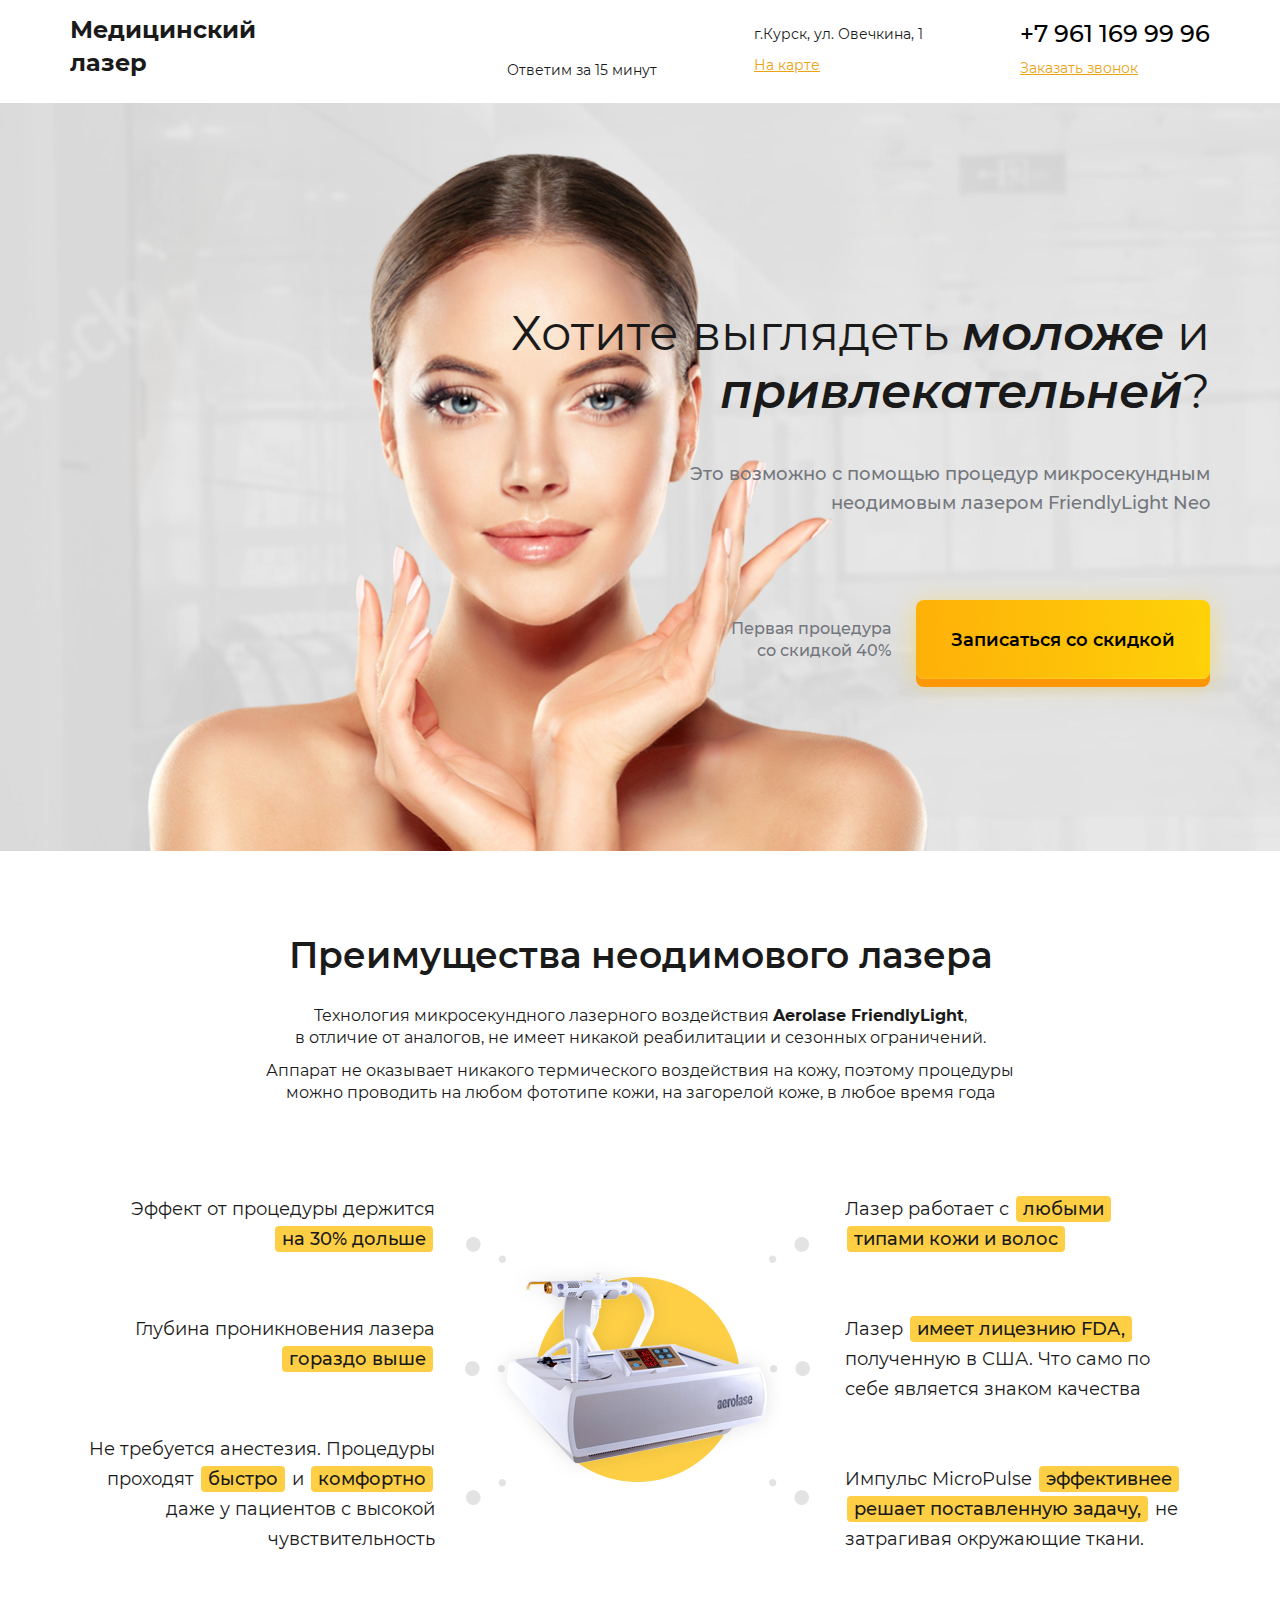
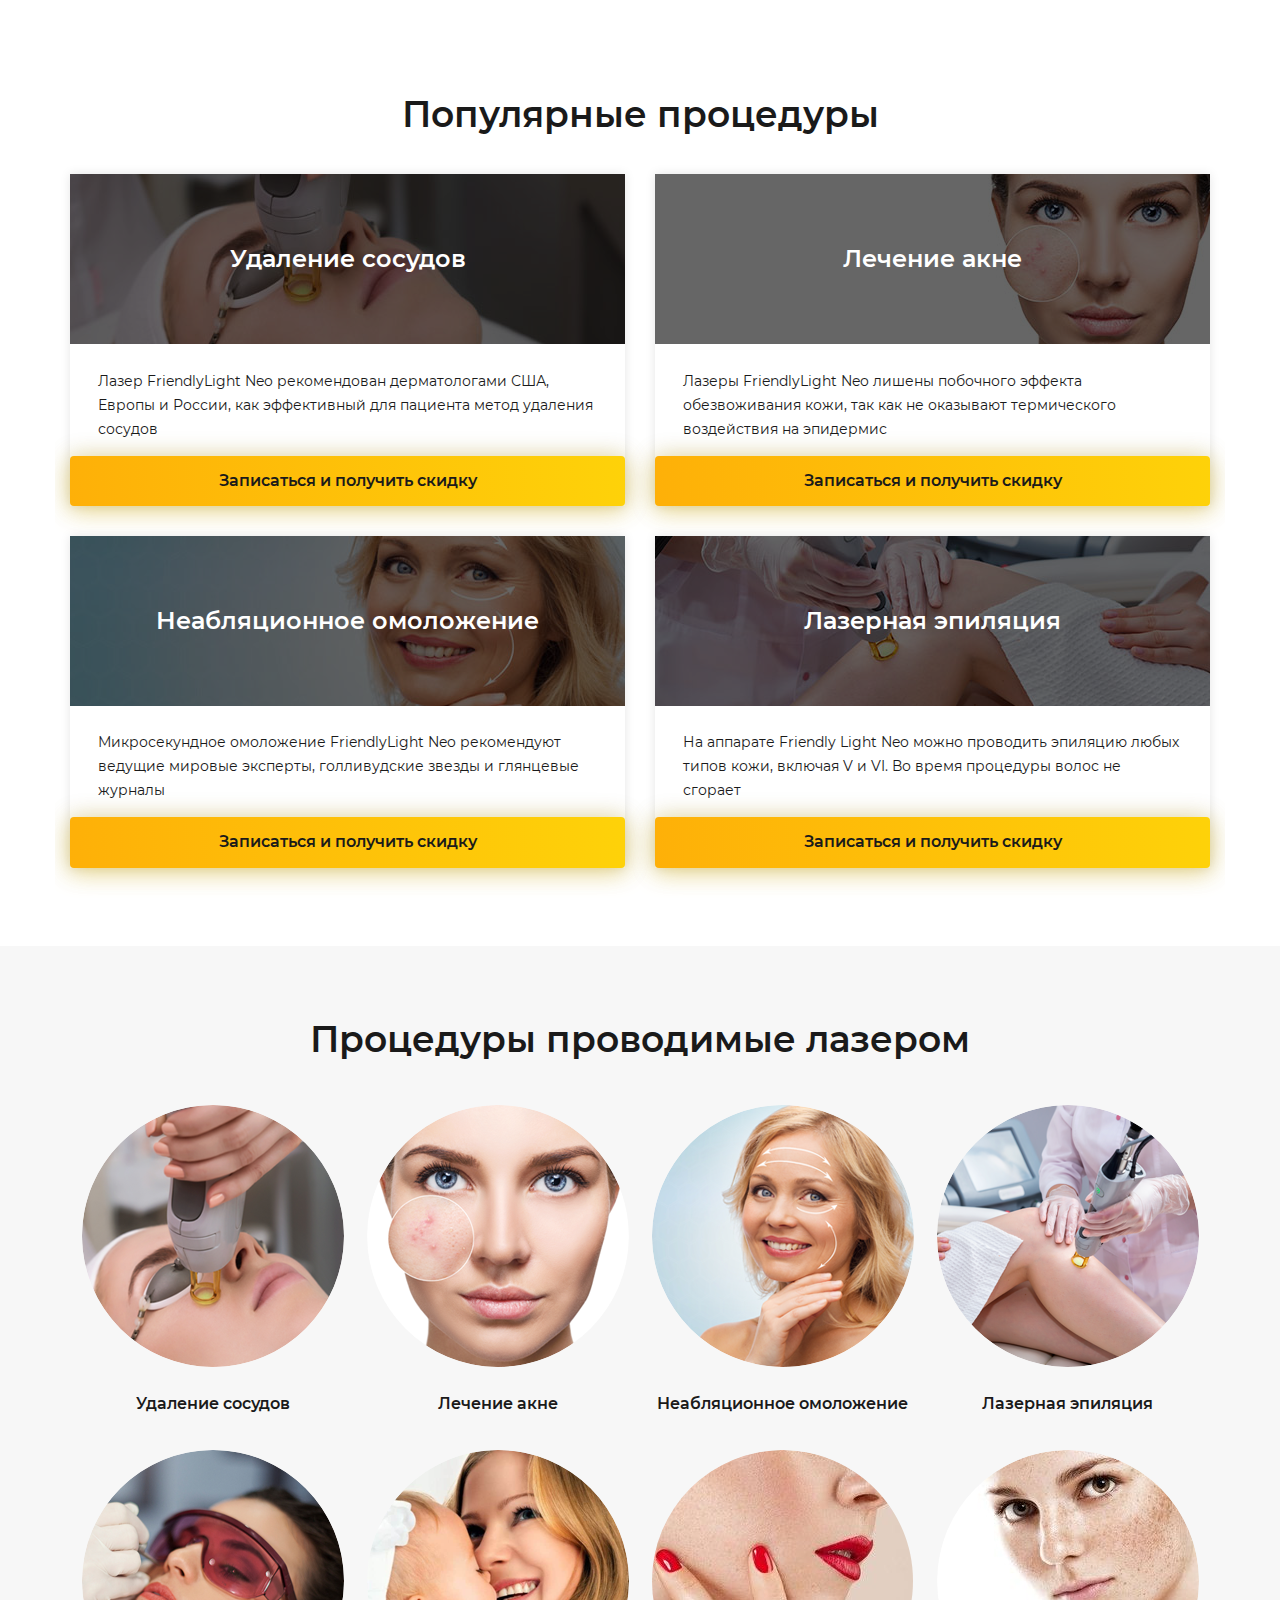
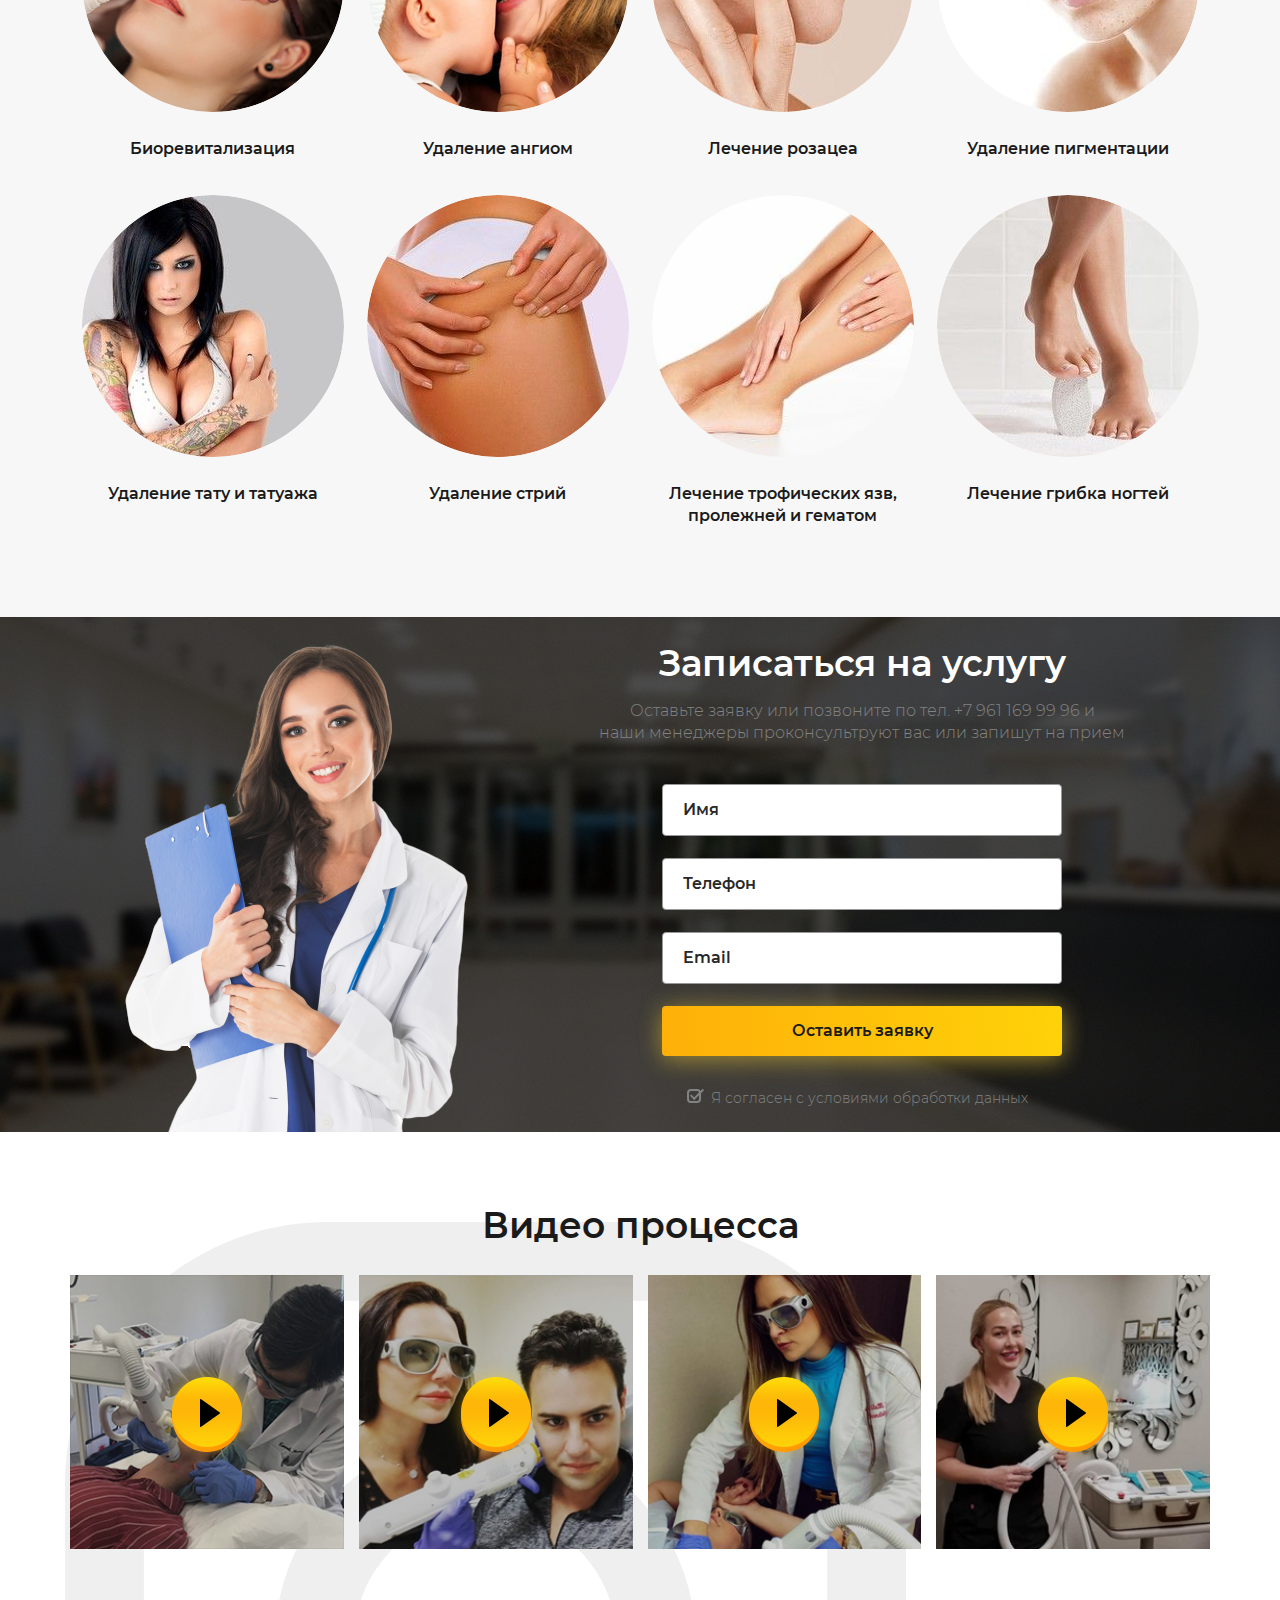
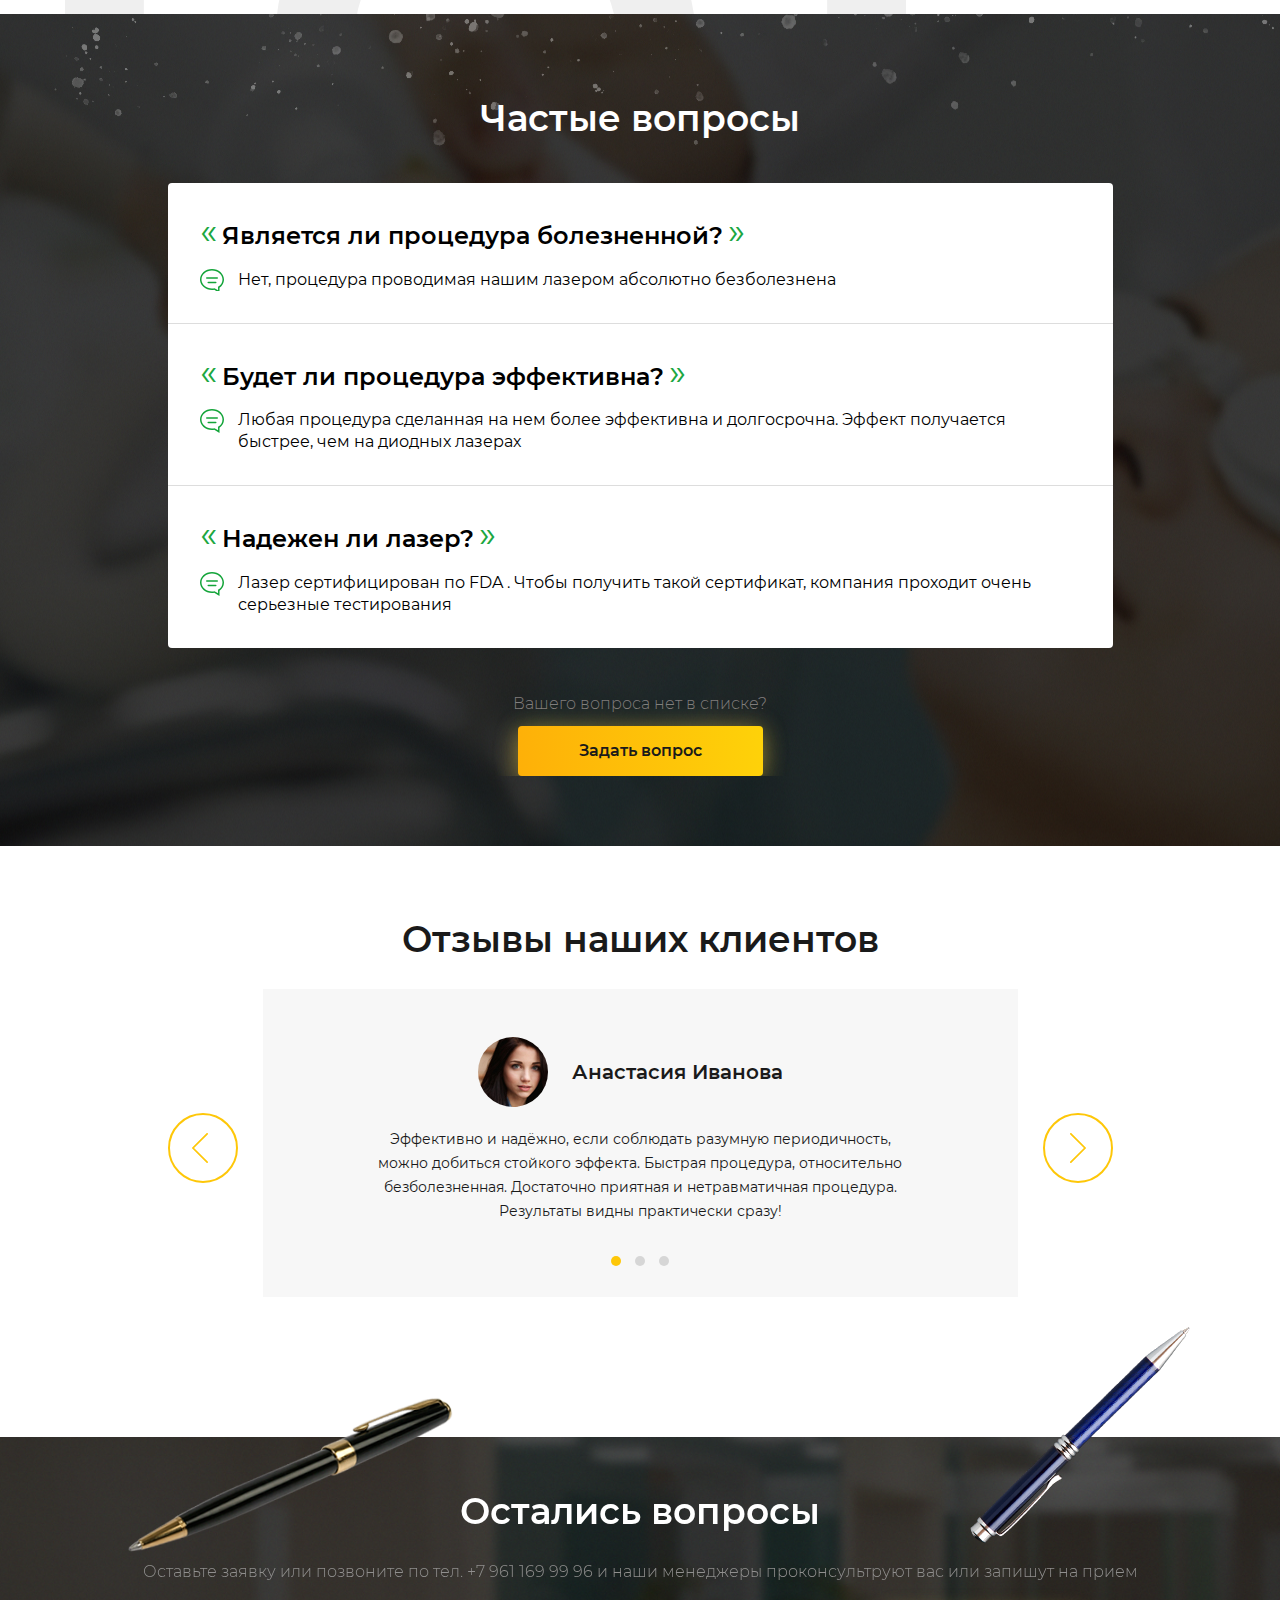
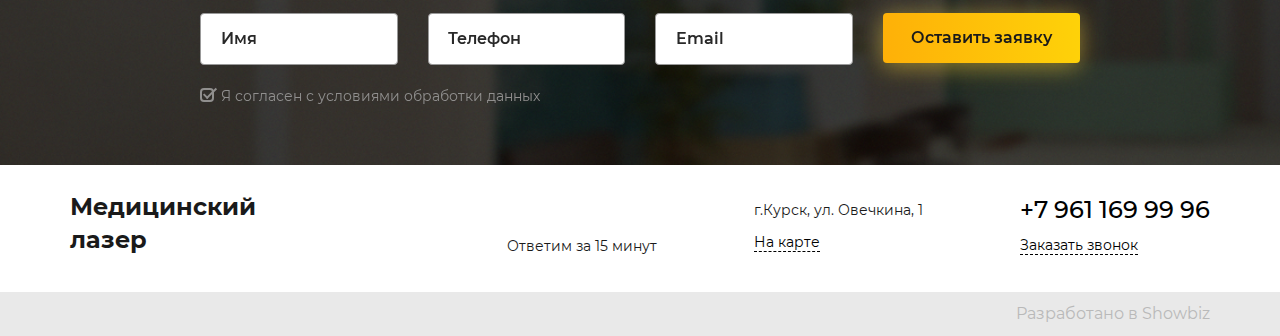
==== commit 2a70662a: "Update 2019-06-13T18:29:07.158Z" ====
--- a/index.html
+++ b/index.html
@@ -66,7 +66,7 @@
           </div>
           <div class="page-header__bl bl-addr">
             <p>г.Курск, ул. Овечкина, 1 </p>
-            <p><a href="#">Схема проезда</a></p>
+            <p><a data-fancybox data-type="iframe" data-src="https://yandex.ru/map-widget/v1/?um=constructor%3A21d8c5048de9aa709d8e7869d985e85031a6fd3197aca49325cc83f6820eb1ed&amp;source=constructor" href="javascript:;">На карте</a></p>
           </div>
           <div class="page-header__bl bl-call">
             <p><a class="phone-link" href="tel:+79611699996">+7 961 169 99 96</a></p>
@@ -90,7 +90,7 @@
               <br>неодимовым лазером FriendlyLight Neo</p>
               <div class="intro__action">
                 <p class="action-text">Первая процедура <br>со скидкой 40%</p>
-                <a href="#" id="intro-button"><span>Записаться со скидкой</span></a>
+                <a href="#modal-request" data-toggle="modal" id="intro-button"><span>Записаться со скидкой</span></a>
               </div>
             </div>
           </div>
@@ -139,7 +139,8 @@
             <div class="popular__wrap">
               <div class="popular__col">
                 <div class="popular__card">
-                  <div class="popular__card-image" style="background-image: url('img/popular-card-img-01.jpg');">
+                  <div class="popular__card-image">
+                    <img src="img/popular-card-img-01.jpg" alt="">
                     <span class="popular__card-image-caption">Удаление сосудов</span>
                   </div>
                   <div class="popular__card-body">
@@ -148,13 +149,14 @@
                       удаления сосудов </p>
                     </div>
                     <div class="popular__card-action">
-                      <a href="#" class="btn">Записаться и получить скидку</a>
+                      <a href="#modal-request" data-toggle="modal" class="btn">Записаться и получить скидку</a>
                     </div>
                   </div>
                 </div>
                 <div class="popular__col">
                   <div class="popular__card">
-                    <div class="popular__card-image" style="background-image: url('img/popular-card-img-02.jpg');">
+                    <div class="popular__card-image">
+                      <img src="img/popular-card-img-02.jpg" alt="">
                       <span class="popular__card-image-caption">Лечение акне</span>
                     </div>
                     <div class="popular__card-body">
@@ -163,13 +165,14 @@
                         воздействия на эпидермис</p>
                     </div>
                     <div class="popular__card-action">
-                      <a href="#" class="btn">Записаться и получить скидку</a>
+                      <a href="#modal-request" data-toggle="modal" class="btn">Записаться и получить скидку</a>
                     </div>
                   </div>
                 </div>
                 <div class="popular__col">
                   <div class="popular__card">
-                    <div class="popular__card-image" style="background-image: url('img/popular-card-img-03.jpg');">
+                    <div class="popular__card-image">
+                      <img src="img/popular-card-img-03.jpg" alt="">
                       <span class="popular__card-image-caption">Неабляционное омоложение</span>
                     </div>
                     <div class="popular__card-body">
@@ -178,13 +181,14 @@
                         и глянцевые журналы</p>
                     </div>
                     <div class="popular__card-action">
-                      <a href="#" class="btn">Записаться и получить скидку</a>
+                      <a href="#modal-request" data-toggle="modal" class="btn">Записаться и получить скидку</a>
                     </div>
                   </div>
                 </div>
                 <div class="popular__col">
                   <div class="popular__card">
-                    <div class="popular__card-image" style="background-image: url('img/popular-card-img-04.jpg');">
+                    <div class="popular__card-image">
+                      <img src="img/popular-card-img-04.jpg" alt="">
                       <span class="popular__card-image-caption">Лазерная эпиляция</span>
                     </div>
                     <div class="popular__card-body">
@@ -193,7 +197,7 @@
                         волос не сгорает</p>
                     </div>
                     <div class="popular__card-action">
-                      <a href="#" class="btn">Записаться и получить скидку</a>
+                      <a href="#modal-request" data-toggle="modal" class="btn">Записаться и получить скидку</a>
                     </div>
                   </div>
                 </div>
@@ -207,73 +211,73 @@
             <div class="laser__wrap">
               <div class="laser__card">
                 <div class="laser__card-image">
-                  <img src="img/laser-img-01.jpg" alt="">
+                  <img src="img/laser-img-01.png" alt="">
                 </div>
                 <div class="laser__card-title">Удаление сосудов</div>
               </div>
               <div class="laser__card">
                 <div class="laser__card-image">
-                  <img src="img/laser-img-02.jpg" alt="">
+                  <img src="img/laser-img-02.png" alt="">
                 </div>
                 <div class="laser__card-title">Лечение акне</div>
               </div>
               <div class="laser__card">
                 <div class="laser__card-image">
-                  <img src="img/laser-img-01.jpg" alt="">
+                  <img src="img/laser-img-03.png" alt="">
                 </div>
                 <div class="laser__card-title">Неабляционное омоложение</div>
               </div>
               <div class="laser__card">
                 <div class="laser__card-image">
-                  <img src="img/laser-img-02.jpg" alt="">
+                  <img src="img/laser-img-04.png" alt="">
                 </div>
                 <div class="laser__card-title">Лазерная эпиляция</div>
               </div>
               <div class="laser__card">
                 <div class="laser__card-image">
-                  <img src="img/laser-img-01.jpg" alt="">
+                  <img src="img/laser-img-05.png" alt="">
                 </div>
                 <div class="laser__card-title">Биоревитализация</div>
               </div>
               <div class="laser__card">
                 <div class="laser__card-image">
-                  <img src="img/laser-img-02.jpg" alt="">
+                  <img src="img/laser-img-06.png" alt="">
                 </div>
                 <div class="laser__card-title">Удаление ангиом</div>
               </div>
               <div class="laser__card">
                 <div class="laser__card-image">
-                  <img src="img/laser-img-01.jpg" alt="">
+                  <img src="img/laser-img-07.png" alt="">
                 </div>
                 <div class="laser__card-title">Лечение розацеа</div>
               </div>
               <div class="laser__card">
                 <div class="laser__card-image">
-                  <img src="img/laser-img-02.jpg" alt="">
+                  <img src="img/laser-img-08.png" alt="">
                 </div>
                 <div class="laser__card-title">Удаление пигментации</div>
               </div>
               <div class="laser__card">
                 <div class="laser__card-image">
-                  <img src="img/laser-img-01.jpg" alt="">
+                  <img src="img/laser-img-09.png" alt="">
                 </div>
                 <div class="laser__card-title">Удаление тату и татуажа</div>
               </div>
               <div class="laser__card">
                 <div class="laser__card-image">
-                  <img src="img/laser-img-02.jpg" alt="">
+                  <img src="img/laser-img-10.png" alt="">
                 </div>
                 <div class="laser__card-title">Удаление стрий</div>
               </div>
               <div class="laser__card">
                 <div class="laser__card-image">
-                  <img src="img/laser-img-01.jpg" alt="">
+                  <img src="img/laser-img-11.png" alt="">
                 </div>
                 <div class="laser__card-title">Лечение трофических язв, пролежней и гематом</div>
               </div>
               <div class="laser__card">
                 <div class="laser__card-image">
-                  <img src="img/laser-img-02.jpg" alt="">
+                  <img src="img/laser-img-12.png" alt="">
                 </div>
                 <div class="laser__card-title">Лечение грибка ногтей</div>
               </div>
@@ -299,6 +303,11 @@
                       <input class="field-text__input phone-mask" type="tel" placeholder="Телефон" id="" name="">
                     </span>
                   </label>
+                  <label class="field-text">
+            <span class="field-text__input-wrap">
+              <input class="field-text__input" type="email" placeholder="Email" id="" name="">
+            </span>
+                  </label>
                   <div class="field-actions">
                     <button class="btn" type="submit">Оставить заявку</button>
                     <div class="field-checkbox">
@@ -365,7 +374,7 @@
                 </li>
                 <li class="faq__item">
                   <div class="faq__item-question">
-                    <h3>Является ли процедура болезненной?</h3>
+                    <h3>Надежен ли лазер?</h3>
                   </div>
                   <div class="faq__item-answer">
                     <p>Лазер сертифицирован по FDA . Чтобы получить такой сертификат, компания проходит очень серьезные тестирования</p>
@@ -374,7 +383,7 @@
               </ul>
               <div class="faq__action">
                 <p class="action-text">Вашего вопроса нет в списке?</p>
-                <a href="#" class="btn">Задать вопрос</a>
+                <a href="#modal-question" data-toggle="modal" class="btn">Задать вопрос</a>
               </div>
             </div>
           </div>
@@ -433,6 +442,16 @@
         </section>
 
         <section class="section feedback" style="background-image: url('img/reviews-bg.jpg');">
+          <div class="feedback__scene">
+            <div id="scene">
+              <div class="scene__el-01" data-depth="0.4" style="position: relative;width: 325px;height: 155px;">
+                <img src="img/scene-el-01.png" alt="">
+              </div>
+              <div class="scene__el-02" data-depth="0.4" style="position: relative;width: 220px;height: 217px;">
+                <img src="img/scene-el-02.png" alt="">
+              </div>
+            </div>
+          </div>
           <div class="section__inner">
             <h2 class="section__title">Остались вопросы</h2>
             <p class="section__title-text">Оставьте заявку или позвоните по тел. +7 961 169 99 96 и наши менеджеры проконсультруют вас или запишут на прием</p>
@@ -447,6 +466,11 @@
                   <span class="field-text__input-wrap">
                     <input class="field-text__input phone-mask" type="tel" placeholder="Телефон" id="" name="">
                   </span>
+                </label>
+                <label class="field-text group-item">
+            <span class="field-text__input-wrap">
+              <input class="field-text__input" type="email" placeholder="Email" id="" name="">
+            </span>
                 </label>
                 <div class="field-actions group-item">
                   <button class="btn" type="submit">Оставить заявку</button>
@@ -488,7 +512,7 @@
             </div>
             <div class="page-footer__bl">
               <p>г.Курск, ул. Овечкина, 1 </p>
-              <p><a class="dashed-link" href="#">Схема проезда</a></p>
+              <p><a class="dashed-link" data-fancybox data-type="iframe" data-src="https://yandex.ru/map-widget/v1/?um=constructor%3A21d8c5048de9aa709d8e7869d985e85031a6fd3197aca49325cc83f6820eb1ed&amp;source=constructor" href="javascript:;">На карте</a></p>
             </div>
             <div class="page-footer__bl">
               <p><a class="phone-link" href="tel:+79611699996">+7 961 169 99 96</a></p>
@@ -528,6 +552,11 @@
                 <input class="field-text__input phone-mask" type="tel" placeholder="Телефон" id="" name="">
               </span>
             </label>
+            <label class="field-text">
+              <span class="field-text__input-wrap">
+                <input class="field-text__input" type="email" placeholder="Email" id="" name="">
+              </span>
+            </label>
             <div class="field-actions">
               <button class="btn" type="submit">Оставить заявку</button>
             </div>
@@ -544,6 +573,96 @@
       </div>
     </div>
   </div>
+
+  <div id="modal-request" class="modal" tabindex="-1" role="dialog">
+    <div class="modal__dialog" role="document">
+      <div class="modal__content">
+        <div class="modal__header">
+          <a href="#" class="close  modal__close" data-dismiss="modal" aria-label="Закрыть"><span></span></a>
+          <h4 class="modal__title">Оставить заявку</h4>
+          <p class="modal__text">Оставьте заявку или позвоните по тел. +7 961 169 99 96 и <br>
+          получите скидку на услугу лазером</p>
+        </div>
+        <div class="modal__body">
+          <form action="" class="modal__form">
+            <label class="field-text">
+              <span class="field-text__input-wrap">
+                <input class="field-text__input" type="text" placeholder="Имя" id="" name="">
+              </span>
+            </label>
+            <label class="field-text">
+              <span class="field-text__input-wrap">
+                <input class="field-text__input phone-mask" type="tel" placeholder="Телефон" id="" name="">
+              </span>
+            </label>
+            <label class="field-text">
+              <span class="field-text__input-wrap">
+                <input class="field-text__input" type="email" placeholder="Email" id="" name="">
+              </span>
+            </label>
+            <div class="field-actions">
+              <button class="btn" type="submit">Оставить заявку</button>
+            </div>
+            <div class="field-checkbox">
+              <label class="field-checkbox__name">
+                <input class="field-checkbox__input" type="checkbox" id="" name="" checked>
+                <span class="field-checkbox__name-text">Я согласен с условиями обработки данных</span>
+              </label>
+            </div>
+          </form>
+        </div>
+        <div class="modal__footer">
+        </div>
+      </div>
+    </div>
+  </div>
+
+  <div id="modal-question" class="modal" tabindex="-1" role="dialog">
+    <div class="modal__dialog" role="document">
+      <div class="modal__content">
+        <div class="modal__header">
+          <a href="#" class="close  modal__close" data-dismiss="modal" aria-label="Закрыть"><span></span></a>
+          <h4 class="modal__title">Задать вопрос</h4>
+          <p class="modal__text">У вас есть вопросы по процедурам? <br>Оставьте его в этой форме и мы подробно ответим на него</p>
+        </div>
+        <div class="modal__body">
+          <form action="" class="modal__form">
+            <label class="field-text">
+              <span class="field-text__input-wrap">
+                <input class="field-text__input" type="text" placeholder="Имя" id="" name="">
+              </span>
+            </label>
+            <label class="field-text">
+              <span class="field-text__input-wrap">
+                <input class="field-text__input phone-mask" type="tel" placeholder="Телефон" id="" name="">
+              </span>
+            </label>
+            <label class="field-text">
+              <span class="field-text__input-wrap">
+                <input class="field-text__input" type="email" placeholder="Email" id="" name="">
+              </span>
+            </label>
+            <label class="field-text">
+              <span class="field-text__input-wrap">
+                <textarea class="field-text__input" rows="4" placeholder="Текст вопроса"></textarea>
+              </span>
+            </label>
+            <div class="field-actions">
+              <button class="btn" type="submit">Оставить заявку</button>
+            </div>
+            <div class="field-checkbox">
+              <label class="field-checkbox__name">
+                <input class="field-checkbox__input" type="checkbox" id="" name="" checked>
+                <span class="field-checkbox__name-text">Я согласен с условиями обработки данных</span>
+              </label>
+            </div>
+          </form>
+        </div>
+        <div class="modal__footer">
+        </div>
+      </div>
+    </div>
+  </div>
   <script src="js/script.min.js"></script>
 
 </body>
--- a/css/style.min.css
+++ b/css/style.min.css
@@ -2,4 +2,4 @@
  * ВНИМАНИЕ! Этот файл генерируется автоматически.
  * Не пишите сюда ничего вручную, все такие правки будут потеряны.
  * Читайте ./README.md для понимания.
- */.owl-carousel{display:none;width:100%;-webkit-tap-highlight-color:transparent;position:relative;z-index:1}.owl-carousel .owl-stage{position:relative;-ms-touch-action:pan-Y;touch-action:manipulation;-moz-backface-visibility:hidden}.owl-carousel .owl-stage:after{content:".";display:block;clear:both;visibility:hidden;line-height:0;height:0}.owl-carousel .owl-stage-outer{position:relative;overflow:hidden;-webkit-transform:translate3d(0px,0,0)}.owl-carousel .owl-item,.owl-carousel .owl-wrapper{-webkit-backface-visibility:hidden;-moz-backface-visibility:hidden;-ms-backface-visibility:hidden;-webkit-transform:translate3d(0,0,0);-moz-transform:translate3d(0,0,0);-ms-transform:translate3d(0,0,0)}.owl-carousel .owl-item{position:relative;min-height:1px;float:left;-webkit-backface-visibility:hidden;-webkit-tap-highlight-color:transparent;-webkit-touch-callout:none}.owl-carousel .owl-item img{display:block;width:100%}.owl-carousel .owl-dots.disabled,.owl-carousel .owl-nav.disabled{display:none}.owl-carousel .owl-dot,.owl-carousel .owl-nav .owl-next,.owl-carousel .owl-nav .owl-prev{cursor:pointer;-webkit-user-select:none;-khtml-user-select:none;-moz-user-select:none;-ms-user-select:none;user-select:none}.owl-carousel .owl-nav button.owl-next,.owl-carousel .owl-nav button.owl-prev,.owl-carousel button.owl-dot{background:0 0;color:inherit;border:none;padding:0!important;font:inherit}.owl-carousel.owl-loaded{display:block}.owl-carousel.owl-loading{opacity:0;display:block}.owl-carousel.owl-hidden{opacity:0}.owl-carousel.owl-refresh .owl-item{visibility:hidden}.owl-carousel.owl-drag .owl-item{-ms-touch-action:pan-y;touch-action:pan-y;-webkit-user-select:none;-moz-user-select:none;-ms-user-select:none;user-select:none}.owl-carousel.owl-grab{cursor:move;cursor:grab}.owl-carousel.owl-rtl{direction:rtl}.owl-carousel.owl-rtl .owl-item{float:right}.no-js .owl-carousel{display:block}.owl-carousel .animated{animation-duration:1000ms;animation-fill-mode:both}.owl-carousel .owl-animated-in{z-index:0}.owl-carousel .owl-animated-out{z-index:1}.owl-carousel .fadeOut{animation-name:fadeOut}@keyframes fadeOut{0%{opacity:1}100%{opacity:0}}.owl-height{transition:height 500ms ease-in-out}.owl-carousel .owl-item .owl-lazy{opacity:0;transition:opacity 400ms ease}.owl-carousel .owl-item .owl-lazy:not([src]),.owl-carousel .owl-item .owl-lazy[src^=""]{max-height:0}.owl-carousel .owl-item img.owl-lazy{transform-style:preserve-3d}.owl-carousel .owl-video-wrapper{position:relative;height:100%;background:#000}.owl-carousel .owl-video-play-icon{position:absolute;height:80px;width:80px;left:50%;top:50%;margin-left:-40px;margin-top:-40px;background:url(owl.video.play.png) no-repeat;cursor:pointer;z-index:1;-webkit-backface-visibility:hidden;transition:transform 100ms ease}.owl-carousel .owl-video-play-icon:hover{-ms-transform:scale(1.3,1.3);transform:scale(1.3,1.3)}.owl-carousel .owl-video-playing .owl-video-play-icon,.owl-carousel .owl-video-playing .owl-video-tn{display:none}.owl-carousel .owl-video-tn{opacity:0;height:100%;background-position:center center;background-repeat:no-repeat;background-size:contain;transition:opacity 400ms ease}.owl-carousel .owl-video-frame{position:relative;z-index:1;height:100%;width:100%}.owl-theme .owl-nav{margin-top:10px;text-align:center;-webkit-tap-highlight-color:transparent}.owl-theme .owl-nav [class*=owl-]{color:#FFF;font-size:14px;margin:5px;padding:4px 7px;background:#D6D6D6;display:inline-block;cursor:pointer;border-radius:3px}.owl-theme .owl-nav [class*=owl-]:hover{background:#869791;color:#FFF;text-decoration:none}.owl-theme .owl-nav .disabled{opacity:.5;cursor:default}.owl-theme .owl-nav.disabled+.owl-dots{margin-top:10px}.owl-theme .owl-dots{text-align:center;-webkit-tap-highlight-color:transparent}.owl-theme .owl-dots .owl-dot{display:inline-block;zoom:1}.owl-theme .owl-dots .owl-dot span{width:10px;height:10px;margin:5px 7px;background:#D6D6D6;display:block;-webkit-backface-visibility:visible;transition:opacity 200ms ease;border-radius:30px}.owl-theme .owl-dots .owl-dot.active span,.owl-theme .owl-dots .owl-dot:hover span{background:#869791}body.compensate-for-scrollbar{overflow:hidden}.fancybox-active{height:auto}.fancybox-is-hidden{left:-9999px;margin:0;position:absolute!important;top:-9999px;visibility:hidden}.fancybox-container{-webkit-backface-visibility:hidden;height:100%;left:0;outline:0;position:fixed;-webkit-tap-highlight-color:transparent;top:0;-ms-touch-action:manipulation;touch-action:manipulation;transform:translateZ(0);width:100%;z-index:99992}.fancybox-container *{box-sizing:border-box}.fancybox-bg,.fancybox-inner,.fancybox-outer,.fancybox-stage{bottom:0;left:0;position:absolute;right:0;top:0}.fancybox-outer{-webkit-overflow-scrolling:touch;overflow-y:auto}.fancybox-bg{background:#1e1e1e;opacity:0;transition-duration:inherit;transition-property:opacity;transition-timing-function:cubic-bezier(.47,0,.74,.71)}.fancybox-is-open .fancybox-bg{opacity:.9;transition-timing-function:cubic-bezier(.22,.61,.36,1)}.fancybox-caption,.fancybox-infobar,.fancybox-navigation .fancybox-button,.fancybox-toolbar{direction:ltr;opacity:0;position:absolute;transition:opacity .25s ease,visibility 0s ease .25s;visibility:hidden;z-index:99997}.fancybox-show-caption .fancybox-caption,.fancybox-show-infobar .fancybox-infobar,.fancybox-show-nav .fancybox-navigation .fancybox-button,.fancybox-show-toolbar .fancybox-toolbar{opacity:1;transition:opacity .25s ease 0s,visibility 0s ease 0s;visibility:visible}.fancybox-infobar{color:#ccc;font-size:13px;-webkit-font-smoothing:subpixel-antialiased;height:44px;left:0;line-height:44px;min-width:44px;mix-blend-mode:difference;padding:0 10px;pointer-events:none;top:0;-webkit-touch-callout:none;-webkit-user-select:none;-moz-user-select:none;-ms-user-select:none;user-select:none}.fancybox-toolbar{right:0;top:0}.fancybox-stage{direction:ltr;overflow:visible;transform:translateZ(0);z-index:99994}.fancybox-is-open .fancybox-stage{overflow:hidden}.fancybox-slide{-webkit-backface-visibility:hidden;display:none;height:100%;left:0;outline:0;overflow:auto;-webkit-overflow-scrolling:touch;padding:44px;position:absolute;text-align:center;top:0;transition-property:transform,opacity;white-space:normal;width:100%;z-index:99994}.fancybox-slide:before{content:"";display:inline-block;font-size:0;height:100%;vertical-align:middle;width:0}.fancybox-is-sliding .fancybox-slide,.fancybox-slide--current,.fancybox-slide--next,.fancybox-slide--previous{display:block}.fancybox-slide--image{overflow:hidden;padding:44px 0}.fancybox-slide--image:before{display:none}.fancybox-slide--html{padding:6px}.fancybox-content{background:#fff;display:inline-block;margin:0;max-width:100%;overflow:auto;-webkit-overflow-scrolling:touch;padding:44px;position:relative;text-align:left;vertical-align:middle}.fancybox-slide--image .fancybox-content{animation-timing-function:cubic-bezier(.5,0,.14,1);-webkit-backface-visibility:hidden;background:0 0/100% 100% no-repeat;left:0;max-width:none;overflow:visible;padding:0;position:absolute;top:0;transform-origin:top left;transition-property:transform,opacity;-webkit-user-select:none;-moz-user-select:none;-ms-user-select:none;user-select:none;z-index:99995}.fancybox-can-zoomOut .fancybox-content{cursor:zoom-out}.fancybox-can-zoomIn .fancybox-content{cursor:zoom-in}.fancybox-can-pan .fancybox-content,.fancybox-can-swipe .fancybox-content{cursor:grab}.fancybox-is-grabbing .fancybox-content{cursor:grabbing}.fancybox-container [data-selectable=true]{cursor:text}.fancybox-image,.fancybox-spaceball{background:0 0;border:0;height:100%;left:0;margin:0;max-height:none;max-width:none;padding:0;position:absolute;top:0;-webkit-user-select:none;-moz-user-select:none;-ms-user-select:none;user-select:none;width:100%}.fancybox-spaceball{z-index:1}.fancybox-slide--iframe .fancybox-content,.fancybox-slide--map .fancybox-content,.fancybox-slide--pdf .fancybox-content,.fancybox-slide--video .fancybox-content{height:100%;overflow:visible;padding:0;width:100%}.fancybox-slide--video .fancybox-content{background:#000}.fancybox-slide--map .fancybox-content{background:#e5e3df}.fancybox-slide--iframe .fancybox-content{background:#fff}.fancybox-iframe,.fancybox-video{background:0 0;border:0;display:block;height:100%;margin:0;overflow:hidden;padding:0;width:100%}.fancybox-iframe{left:0;position:absolute;top:0}.fancybox-error{background:#fff;cursor:default;max-width:400px;padding:40px;width:100%}.fancybox-error p{color:#444;font-size:16px;line-height:20px;margin:0;padding:0}.fancybox-button{background:rgba(30,30,30,.6);border:0;border-radius:0;box-shadow:none;cursor:pointer;display:inline-block;height:44px;margin:0;padding:10px;position:relative;transition:color .2s;vertical-align:top;visibility:inherit;width:44px}.fancybox-button,.fancybox-button:link,.fancybox-button:visited{color:#ccc}.fancybox-button:hover{color:#fff}.fancybox-button:focus{outline:0}.fancybox-button.fancybox-focus{outline:dotted 1px}.fancybox-button[disabled],.fancybox-button[disabled]:hover{color:#888;cursor:default;outline:0}.fancybox-button div{height:100%}.fancybox-button svg{display:block;height:100%;overflow:visible;position:relative;width:100%}.fancybox-button svg path{fill:currentColor;stroke-width:0}.fancybox-button--fsenter svg:nth-child(2),.fancybox-button--fsexit svg:first-child,.fancybox-button--pause svg:first-child,.fancybox-button--play svg:nth-child(2){display:none}.fancybox-progress{background:#ff5268;height:2px;left:0;position:absolute;right:0;top:0;transform:scaleX(0);transform-origin:0;transition-property:transform;transition-timing-function:linear;z-index:99998}.fancybox-close-small{background:0 0;border:0;border-radius:0;color:#ccc;cursor:pointer;opacity:.8;padding:8px;position:absolute;right:-12px;top:-44px;z-index:401}.fancybox-close-small:hover{color:#fff;opacity:1}.fancybox-slide--html .fancybox-close-small{color:currentColor;padding:10px;right:0;top:0}.fancybox-slide--image.fancybox-is-scaling .fancybox-content{overflow:hidden}.fancybox-is-scaling .fancybox-close-small,.fancybox-is-zoomable.fancybox-can-pan .fancybox-close-small{display:none}.fancybox-navigation .fancybox-button{background-clip:content-box;height:100px;opacity:0;position:absolute;top:calc(50% - 50px);width:70px}.fancybox-navigation .fancybox-button div{padding:7px}.fancybox-navigation .fancybox-button--arrow_left{left:0;left:env(safe-area-inset-left);padding:31px 26px 31px 6px}.fancybox-navigation .fancybox-button--arrow_right{padding:31px 6px 31px 26px;right:0;right:env(safe-area-inset-right)}.fancybox-caption{background:linear-gradient(0deg,rgba(0,0,0,.85) 0,rgba(0,0,0,.3) 50%,rgba(0,0,0,.15) 65%,rgba(0,0,0,.075) 75.5%,rgba(0,0,0,.037) 82.85%,rgba(0,0,0,.019) 88%,transparent);bottom:0;color:#eee;font-size:14px;font-weight:400;left:0;line-height:1.5;padding:75px 44px 25px;pointer-events:none;right:0;text-align:center;z-index:99996}@supports (padding:max(0px)){.fancybox-caption{padding:75px max(44px,env(safe-area-inset-right)) max(25px,env(safe-area-inset-bottom)) max(44px,env(safe-area-inset-left))}}.fancybox-caption--separate{margin-top:-50px}.fancybox-caption__body{max-height:50vh;overflow:auto;pointer-events:all}.fancybox-caption a,.fancybox-caption a:link,.fancybox-caption a:visited{color:#ccc;text-decoration:none}.fancybox-caption a:hover{color:#fff;text-decoration:underline}.fancybox-loading{animation:a 1s linear infinite;background:0 0;border:4px solid #888;border-bottom-color:#fff;border-radius:50%;height:50px;left:50%;margin:-25px 0 0 -25px;opacity:.7;padding:0;position:absolute;top:50%;width:50px;z-index:99999}@keyframes a{to{transform:rotate(1turn)}}.fancybox-animated{transition-timing-function:cubic-bezier(0,0,.25,1)}.fancybox-fx-slide.fancybox-slide--previous{opacity:0;transform:translate3d(-100%,0,0)}.fancybox-fx-slide.fancybox-slide--next{opacity:0;transform:translate3d(100%,0,0)}.fancybox-fx-slide.fancybox-slide--current{opacity:1;transform:translateZ(0)}.fancybox-fx-fade.fancybox-slide--next,.fancybox-fx-fade.fancybox-slide--previous{opacity:0;transition-timing-function:cubic-bezier(.19,1,.22,1)}.fancybox-fx-fade.fancybox-slide--current{opacity:1}.fancybox-fx-zoom-in-out.fancybox-slide--previous{opacity:0;transform:scale3d(1.5,1.5,1.5)}.fancybox-fx-zoom-in-out.fancybox-slide--next{opacity:0;transform:scale3d(.5,.5,.5)}.fancybox-fx-zoom-in-out.fancybox-slide--current{opacity:1;transform:scaleX(1)}.fancybox-fx-rotate.fancybox-slide--previous{opacity:0;transform:rotate(-1turn)}.fancybox-fx-rotate.fancybox-slide--next{opacity:0;transform:rotate(1turn)}.fancybox-fx-rotate.fancybox-slide--current{opacity:1;transform:rotate(0deg)}.fancybox-fx-circular.fancybox-slide--previous{opacity:0;transform:scale3d(0,0,0) translate3d(-100%,0,0)}.fancybox-fx-circular.fancybox-slide--next{opacity:0;transform:scale3d(0,0,0) translate3d(100%,0,0)}.fancybox-fx-circular.fancybox-slide--current{opacity:1;transform:scaleX(1) translateZ(0)}.fancybox-fx-tube.fancybox-slide--previous{transform:translate3d(-100%,0,0) scale(.1) skew(-10deg)}.fancybox-fx-tube.fancybox-slide--next{transform:translate3d(100%,0,0) scale(.1) skew(10deg)}.fancybox-fx-tube.fancybox-slide--current{transform:translateZ(0) scale(1)}@media (max-height:576px){.fancybox-slide{padding-left:6px;padding-right:6px}.fancybox-slide--image{padding:6px 0}.fancybox-close-small{right:-6px}.fancybox-slide--image .fancybox-close-small{background:#4e4e4e;color:#f2f4f6;height:36px;opacity:1;padding:6px;right:0;top:0;width:36px}.fancybox-caption{padding-left:12px;padding-right:12px}@supports (padding:max(0px)){.fancybox-caption{padding-left:max(12px,env(safe-area-inset-left));padding-right:max(12px,env(safe-area-inset-right))}}}.fancybox-share{background:#f4f4f4;border-radius:3px;max-width:90%;padding:30px;text-align:center}.fancybox-share h1{color:#222;font-size:35px;font-weight:700;margin:0 0 20px}.fancybox-share p{margin:0;padding:0}.fancybox-share__button{border:0;border-radius:3px;display:inline-block;font-size:14px;font-weight:700;line-height:40px;margin:0 5px 10px;min-width:130px;padding:0 15px;text-decoration:none;transition:all .2s;-webkit-user-select:none;-moz-user-select:none;-ms-user-select:none;user-select:none;white-space:nowrap}.fancybox-share__button:link,.fancybox-share__button:visited{color:#fff}.fancybox-share__button:hover{text-decoration:none}.fancybox-share__button--fb{background:#3b5998}.fancybox-share__button--fb:hover{background:#344e86}.fancybox-share__button--pt{background:#bd081d}.fancybox-share__button--pt:hover{background:#aa0719}.fancybox-share__button--tw{background:#1da1f2}.fancybox-share__button--tw:hover{background:#0d95e8}.fancybox-share__button svg{height:25px;margin-right:7px;position:relative;top:-1px;vertical-align:middle;width:25px}.fancybox-share__button svg path{fill:#fff}.fancybox-share__input{background:0 0;border:0;border-bottom:1px solid #d7d7d7;border-radius:0;color:#5d5b5b;font-size:14px;margin:10px 0 0;outline:0;padding:10px 15px;width:100%}.fancybox-thumbs{background:#ddd;bottom:0;display:none;margin:0;-webkit-overflow-scrolling:touch;-ms-overflow-style:-ms-autohiding-scrollbar;padding:2px 2px 4px;position:absolute;right:0;-webkit-tap-highlight-color:transparent;top:0;width:212px;z-index:99995}.fancybox-thumbs-x{overflow-x:auto;overflow-y:hidden}.fancybox-show-thumbs .fancybox-thumbs{display:block}.fancybox-show-thumbs .fancybox-inner{right:212px}.fancybox-thumbs__list{font-size:0;height:100%;list-style:none;margin:0;overflow-x:hidden;overflow-y:auto;padding:0;position:absolute;position:relative;white-space:nowrap;width:100%}.fancybox-thumbs-x .fancybox-thumbs__list{overflow:hidden}.fancybox-thumbs-y .fancybox-thumbs__list::-webkit-scrollbar{width:7px}.fancybox-thumbs-y .fancybox-thumbs__list::-webkit-scrollbar-track{background:#fff;border-radius:10px;box-shadow:inset 0 0 6px rgba(0,0,0,.3)}.fancybox-thumbs-y .fancybox-thumbs__list::-webkit-scrollbar-thumb{background:#2a2a2a;border-radius:10px}.fancybox-thumbs__list a{-webkit-backface-visibility:hidden;backface-visibility:hidden;background-color:rgba(0,0,0,.1);background-position:50%;background-repeat:no-repeat;background-size:cover;cursor:pointer;float:left;height:75px;margin:2px;max-height:calc(100% - 8px);max-width:calc(50% - 4px);outline:0;overflow:hidden;padding:0;position:relative;-webkit-tap-highlight-color:transparent;width:100px}.fancybox-thumbs__list a:before{border:6px solid #ff5268;bottom:0;content:"";left:0;opacity:0;position:absolute;right:0;top:0;transition:all .2s cubic-bezier(.25,.46,.45,.94);z-index:99991}.fancybox-thumbs__list a:focus:before{opacity:.5}.fancybox-thumbs__list a.fancybox-thumbs-active:before{opacity:1}@media (max-width:576px){.fancybox-thumbs{width:110px}.fancybox-show-thumbs .fancybox-inner{right:110px}.fancybox-thumbs__list a{max-width:calc(100% - 10px)}}@-ms-viewport{width:device-width}.page{-webkit-box-sizing:border-box;box-sizing:border-box;font-size:10px;-webkit-tap-highlight-color:transparent;-ms-overflow-style:scrollbar;-ms-text-size-adjust:100%;min-width:320px;min-height:100%}.page__inner{min-height:100vh;display:-webkit-box;display:-ms-flexbox;display:flex;-webkit-box-orient:vertical;-webkit-box-direction:normal;-ms-flex-direction:column;flex-direction:column}.page__content{-webkit-box-flex:1;-ms-flex-positive:1;flex-grow:1}.page__footer-wrapper{-ms-flex-negative:0;flex-shrink:0}*,:after,:before{-webkit-box-sizing:inherit;box-sizing:inherit}body{display:-webkit-box;display:-ms-flexbox;display:flex;-webkit-box-orient:vertical;-webkit-box-direction:normal;-ms-flex-direction:column;flex-direction:column;background-color:#fff;margin:0;min-height:100%}[tabindex='-1']:focus{outline:0!important}[role=button]{cursor:pointer}input[type=search]{-webkit-appearance:textfield}[role=button],a,button,input,label,select,textarea{-ms-touch-action:manipulation;touch-action:manipulation}a svg,button svg{pointer-events:none}img{max-width:100%;height:auto}@font-face{font-family:Montserrat;src:url(../fonts/Montserrat-Light.eot);src:local("Montserrat Light"),local("Montserrat-Light"),url(../fonts/Montserrat-Light.eot?#iefix) format("embedded-opentype"),url(../fonts/Montserrat-Light.woff) format("woff"),url(../fonts/Montserrat-Light.ttf) format("truetype");font-weight:300;font-style:normal}@font-face{font-family:Montserrat;src:url(../fonts/Montserrat-MediumItalic.eot);src:local("Montserrat Medium Italic"),local("Montserrat-MediumItalic"),url(../fonts/Montserrat-MediumItalic.eot?#iefix) format("embedded-opentype"),url(../fonts/Montserrat-MediumItalic.woff) format("woff"),url(../fonts/Montserrat-MediumItalic.ttf) format("truetype");font-weight:500;font-style:italic}@font-face{font-family:Montserrat;src:url(../fonts/Montserrat-Thin.eot);src:local("Montserrat Thin"),local("Montserrat-Thin"),url(../fonts/Montserrat-Thin.eot?#iefix) format("embedded-opentype"),url(../fonts/Montserrat-Thin.woff) format("woff"),url(../fonts/Montserrat-Thin.ttf) format("truetype");font-weight:100;font-style:normal}@font-face{font-family:Montserrat;src:url(../fonts/Montserrat-ExtraLightItalic.eot);src:local("Montserrat ExtraLight Italic"),local("Montserrat-ExtraLightItalic"),url(../fonts/Montserrat-ExtraLightItalic.eot?#iefix) format("embedded-opentype"),url(../fonts/Montserrat-ExtraLightItalic.woff) format("woff"),url(../fonts/Montserrat-ExtraLightItalic.ttf) format("truetype");font-weight:200;font-style:italic}@font-face{font-family:Montserrat;src:url(../fonts/Montserrat-BoldItalic.eot);src:local("Montserrat Bold Italic"),local("Montserrat-BoldItalic"),url(../fonts/Montserrat-BoldItalic.eot?#iefix) format("embedded-opentype"),url(../fonts/Montserrat-BoldItalic.woff) format("woff"),url(../fonts/Montserrat-BoldItalic.ttf) format("truetype");font-weight:700;font-style:italic}@font-face{font-family:Montserrat;src:url(../fonts/Montserrat-SemiBold.eot);src:local("Montserrat SemiBold"),local("Montserrat-SemiBold"),url(../fonts/Montserrat-SemiBold.eot?#iefix) format("embedded-opentype"),url(../fonts/Montserrat-SemiBold.woff) format("woff"),url(../fonts/Montserrat-SemiBold.ttf) format("truetype");font-weight:600;font-style:normal}@font-face{font-family:Montserrat;src:url(../fonts/Montserrat-ExtraLight.eot);src:local("Montserrat ExtraLight"),local("Montserrat-ExtraLight"),url(../fonts/Montserrat-ExtraLight.eot?#iefix) format("embedded-opentype"),url(../fonts/Montserrat-ExtraLight.woff) format("woff"),url(../fonts/Montserrat-ExtraLight.ttf) format("truetype");font-weight:200;font-style:normal}@font-face{font-family:Montserrat;src:url(../fonts/Montserrat-ExtraBoldItalic.eot);src:local("Montserrat ExtraBold Italic"),local("Montserrat-ExtraBoldItalic"),url(../fonts/Montserrat-ExtraBoldItalic.eot?#iefix) format("embedded-opentype"),url(../fonts/Montserrat-ExtraBoldItalic.woff) format("woff"),url(../fonts/Montserrat-ExtraBoldItalic.ttf) format("truetype");font-weight:800;font-style:italic}@font-face{font-family:Montserrat;src:url(../fonts/Montserrat-Italic.eot);src:local("Montserrat Italic"),local("Montserrat-Italic"),url(../fonts/Montserrat-Italic.eot?#iefix) format("embedded-opentype"),url(../fonts/Montserrat-Italic.woff) format("woff"),url(../fonts/Montserrat-Italic.ttf) format("truetype");font-weight:400;font-style:italic}@font-face{font-family:Montserrat;src:url(../fonts/Montserrat-Bold.eot);src:local("Montserrat Bold"),local("Montserrat-Bold"),url(../fonts/Montserrat-Bold.eot?#iefix) format("embedded-opentype"),url(../fonts/Montserrat-Bold.woff) format("woff"),url(../fonts/Montserrat-Bold.ttf) format("truetype");font-weight:700;font-style:normal}@font-face{font-family:Montserrat;src:url(../fonts/Montserrat-LightItalic.eot);src:local("Montserrat Light Italic"),local("Montserrat-LightItalic"),url(../fonts/Montserrat-LightItalic.eot?#iefix) format("embedded-opentype"),url(../fonts/Montserrat-LightItalic.woff) format("woff"),url(../fonts/Montserrat-LightItalic.ttf) format("truetype");font-weight:300;font-style:italic}@font-face{font-family:Montserrat;src:url(../fonts/Montserrat-BlackItalic.eot);src:local("Montserrat Black Italic"),local("Montserrat-BlackItalic"),url(../fonts/Montserrat-BlackItalic.eot?#iefix) format("embedded-opentype"),url(../fonts/Montserrat-BlackItalic.woff) format("woff"),url(../fonts/Montserrat-BlackItalic.ttf) format("truetype");font-weight:900;font-style:italic}@font-face{font-family:Montserrat;src:url(../fonts/Montserrat-SemiBoldItalic.eot);src:local("Montserrat SemiBold Italic"),local("Montserrat-SemiBoldItalic"),url(../fonts/Montserrat-SemiBoldItalic.eot?#iefix) format("embedded-opentype"),url(../fonts/Montserrat-SemiBoldItalic.woff) format("woff"),url(../fonts/Montserrat-SemiBoldItalic.ttf) format("truetype");font-weight:600;font-style:italic}@font-face{font-family:Montserrat;src:url(../fonts/Montserrat-Regular.eot);src:local("Montserrat Regular"),local("Montserrat-Regular"),url(../fonts/Montserrat-Regular.eot?#iefix) format("embedded-opentype"),url(../fonts/Montserrat-Regular.woff) format("woff"),url(../fonts/Montserrat-Regular.ttf) format("truetype");font-weight:400;font-style:normal}@font-face{font-family:Montserrat;src:url(../fonts/Montserrat-Medium.eot);src:local("Montserrat Medium"),local("Montserrat-Medium"),url(../fonts/Montserrat-Medium.eot?#iefix) format("embedded-opentype"),url(../fonts/Montserrat-Medium.woff) format("woff"),url(../fonts/Montserrat-Medium.ttf) format("truetype");font-weight:500;font-style:normal}@font-face{font-family:Montserrat;src:url(../fonts/Montserrat-ExtraBold.eot);src:local("Montserrat ExtraBold"),local("Montserrat-ExtraBold"),url(../fonts/Montserrat-ExtraBold.eot?#iefix) format("embedded-opentype"),url(../fonts/Montserrat-ExtraBold.woff) format("woff"),url(../fonts/Montserrat-ExtraBold.ttf) format("truetype");font-weight:800;font-style:normal}@font-face{font-family:Montserrat;src:url(../fonts/Montserrat-Black.eot);src:local("Montserrat Black"),local("Montserrat-Black"),url(../fonts/Montserrat-Black.eot?#iefix) format("embedded-opentype"),url(../fonts/Montserrat-Black.woff) format("woff"),url(../fonts/Montserrat-Black.ttf) format("truetype");font-weight:900;font-style:normal}@font-face{font-family:Montserrat;src:url(../fonts/Montserrat-ThinItalic.eot);src:local("Montserrat Thin Italic"),local("Montserrat-ThinItalic"),url(../fonts/Montserrat-ThinItalic.eot?#iefix) format("embedded-opentype"),url(../fonts/Montserrat-ThinItalic.woff) format("woff"),url(../fonts/Montserrat-ThinItalic.ttf) format("truetype");font-weight:100;font-style:italic}body{font-family:Montserrat,Arial,sans-serif;font-size:16px;line-height:1.375em;color:#1a1a1a}h1,h2,h3,h4,h5,h6{font-family:Montserrat,Arial,sans-serif;font-weight:600;line-height:1.375em;color:currentColor}h1,h2,h3{margin-top:1.375em;margin-bottom:.6875em}h4,h5,h6{margin-top:.6875em;margin-bottom:.6875em}h1{font-size:2.25em}h2{font-size:1.875em}h3{font-size:1.5em}h4{font-size:1.25em}h5,h6{font-size:1em}address,blockquote,dl,figure,ol,p,pre,ul{margin-top:.6875em;margin-bottom:.6875em}address{font-style:normal}ol,ul{padding-left:1.2em}ol ol,ol ul,ul ol,ul ul{margin-top:0;margin-bottom:0}li{line-height:inherit}dt{font-weight:700}dd{margin-left:0}dd+dt{margin-top:.6875em}hr{margin-top:1.375em;margin-bottom:1.375em;border:0;border-top:1px solid #999}small{font-size:.75em}sub,sup{font-size:70%}mark{background:#fcf8e3;padding:.1em .3em}b,strong{font-weight:bolder}abbr[title]{-webkit-text-decoration:underline dotted;text-decoration:underline dotted}blockquote{padding:0;margin-left:0;margin-right:0}code,kbd,pre,samp{font-family:Menlo,Monaco,Consolas,"Liberation Mono","Courier New",monospace}code,kbd{padding:.06em .3em;color:#1a1a1a;background-color:#e6e6e6;border-radius:4px}kbd kbd{padding:0}pre{display:block;width:100%;overflow-x:auto;-moz-tab-size:2;-o-tab-size:2;tab-size:2}.dashed-link{color:#000;text-decoration:none;border-bottom:1px dashed #000;-webkit-transition:color .3s;transition:color .3s}.dashed-link:focus,.dashed-link:hover{border-color:transparent;color:#eba313}.phone-link{font-size:24px;font-weight:500;color:#000!important;text-decoration:none;white-space:nowrap}.page-header{background:#fff;padding:8px 0}.page-header__inner{width:100%;margin-left:auto;margin-right:auto;padding-left:15px;padding-right:15px;display:-webkit-box;display:-ms-flexbox;display:flex;-ms-flex-wrap:wrap;flex-wrap:wrap}.page-header .logo{font-weight:700;font-size:24px;margin:5px auto 5px 0}.page-header__bl{margin-top:5px;margin-bottom:5px}.page-header__bl:not(:last-child){margin-right:97px}.page-header__bl p{font-size:14px}.page-header a{color:#eba313}.page-header a:focus,.page-header a:hover{color:#a4720d}.page-footer{background:#fff}.page-footer__inner{width:100%;margin-left:auto;margin-right:auto;padding-left:15px;padding-right:15px;display:-webkit-box;display:-ms-flexbox;display:flex;-ms-flex-wrap:wrap;flex-wrap:wrap;overflow-y:hidden}.page-footer__top{padding:25px 0}.page-footer .logo{font-weight:700;font-size:24px;margin:0 auto 0 0}.page-footer__bl:not(:last-child){margin-right:97px}.page-footer__bl p{font-size:14px}.page-footer__bottom{background:#e9e9e9;color:#b9b9b9}.page-footer__bottom p{text-align:right;-ms-flex-preferred-size:100%;flex-basis:100%}.page-footer__bottom a{color:#b9b9b9;text-decoration:none}.logo{display:block;white-space:nowrap}.btn{-webkit-box-sizing:border-box;box-sizing:border-box;display:inline-block;margin:0;padding:.88em 1.24em;white-space:nowrap;vertical-align:middle;-webkit-user-select:none;-moz-user-select:none;-ms-user-select:none;user-select:none;text-align:center;font-size:1em;font-family:inherit;line-height:1.375em;text-decoration:none;text-transform:none;color:#1a1a1a;border-radius:4px;border:none;background-color:#e6e6e6;background-image:none;cursor:pointer;background-image:linear-gradient(-95deg,#fed209 0,#feb008 100%);font-weight:600;-webkit-box-shadow:0 4px 25px rgba(255,209,11,.45),0 1px 25px rgba(115,124,148,.3);box-shadow:0 4px 25px rgba(255,209,11,.45),0 1px 25px rgba(115,124,148,.3);min-width:245px}.btn:focus,.btn:hover{text-decoration:none;color:#1a1a1a;background-color:#ccc;border-color:#adadad}.btn:active,.btn:focus{outline:0;-webkit-box-shadow:0 0 0 2px rgba(254,207,69,.7);box-shadow:0 0 0 2px rgba(254,207,69,.7)}.btn--disabled,.btn:disabled{opacity:.7;cursor:not-allowed;color:#1a1a1a;background-color:#e6e6e6;border-color:#ccc}a.btn--disabled{pointer-events:none}#intro-button{display:inline-block;border-radius:8px;-webkit-box-shadow:0 8px 0 #fe9706,0 4px 25px rgba(255,209,11,.45);box-shadow:0 8px 0 #fe9706,0 4px 25px rgba(255,209,11,.45);-webkit-transition:-webkit-box-shadow .1s ease-in-out;transition:-webkit-box-shadow .1s ease-in-out;transition:box-shadow .1s ease-in-out;transition:box-shadow .1s ease-in-out,-webkit-box-shadow .1s ease-in-out;font-size:1.1em;font-weight:600;color:#000}#intro-button span{display:inline-block;padding:1.75em 2em;background-color:#fed209;background-image:linear-gradient(-95deg,#fed209 0,#feb008 100%);border-radius:8px;-webkit-box-shadow:inset 0 -1px 1px rgba(255,255,255,.15);box-shadow:inset 0 -1px 1px rgba(255,255,255,.15);line-height:1;-webkit-transition:background-color .2s ease-in-out,-webkit-transform .1s ease-in-out;transition:background-color .2s ease-in-out,-webkit-transform .1s ease-in-out;transition:background-color .2s ease-in-out,transform .1s ease-in-out;transition:background-color .2s ease-in-out,transform .1s ease-in-out,-webkit-transform .1s ease-in-out}#intro-button:hover span{background-color:#ec6a9c}#intro-button:active,#intro-button:focus{-webkit-box-shadow:0 8px 0 #fe9706,0 4px 25px rgba(255,209,11,.85);box-shadow:0 8px 0 #fe9706,0 4px 25px rgba(255,209,11,.85)}#intro-button:active span{-webkit-transform:translate(0,4px);transform:translate(0,4px)}.temp-icon-left-arrow{background-image:url(../img/sprite-021602511112225753.png);background-position:0 0;width:32px;height:32px}.temp-icon-right-arrow{background-image:url(../img/sprite-021602511112225753.png);background-position:-36px 0;width:32px;height:32px}.field-text{display:block;margin-bottom:.6875em}.field-text__name{display:block;margin-bottom:.4em;line-height:1.375em;font-weight:700}.field-text__input-wrap{display:block}.field-text__input{display:inline-block;vertical-align:middle;width:100%;padding:.88em 1.24em;margin:0;line-height:1.375em;font-size:1em;font-weight:600;font-family:inherit;background-color:#fff;border:1px solid #999;border-radius:4px;-webkit-appearance:textfield;-moz-appearance:textfield;appearance:textfield}.field-text__input:focus{outline:0;-webkit-box-shadow:0 0 0 2px rgba(254,207,69,.7);box-shadow:0 0 0 2px rgba(254,207,69,.7)}.field-text__input[disabled],.field-text__input[readonly]{cursor:default;background-color:#ccc}.field-text__input[type=search]::-webkit-search-cancel-button,.field-text__input[type=search]::-webkit-search-decoration{-webkit-appearance:none}.field-text__input[type=color]{padding:0}.field-text__input::-webkit-input-placeholder{color:#282828;opacity:1}.field-text__input::-ms-input-placeholder{color:#282828;opacity:1}.field-text__input::placeholder{color:#282828;opacity:1}textarea.field-text__input{height:auto;min-height:calc(4.51em + 2px);resize:vertical}.field-text__help-text{display:block;padding-top:.4em;font-size:.75em;line-height:1.2em;color:gray}.field-text__help-text:empty{display:none}.field-text--error .field-text__help-text,.field-text--error .field-text__input,.field-text--error .field-text__name{color:#d8544f}.field-text--error .field-text__input{border-color:#d8544f;background-color:#f9e2e2}.field-checkbox{display:block;margin-bottom:.6875em}.field-checkbox__title{display:block;font-weight:700;line-height:1.375em;margin-bottom:.4em}.field-checkbox__input-wrap+.field-checkbox__input-wrap{margin-top:.6875em}.field-checkbox__name{position:relative;display:inline-block;padding-left:1.5em;margin-right:.6em;font-weight:400;line-height:1.375em}.field-checkbox__name-text:before{content:'';position:absolute;top:.1em;left:0;width:14px;height:14px;border:2px solid;border-radius:4px}input:focus~.field-checkbox__name-text:before{outline:0;-webkit-box-shadow:0 0 0 2px rgba(254,207,69,.7);box-shadow:0 0 0 2px rgba(254,207,69,.7)}.field-checkbox__name-text:after{content:'';position:absolute;top:calc(0.1em + 1px);left:3px;width:14px;height:6px;opacity:0;border-left:2px solid currentColor;border-bottom:2px solid currentColor;-webkit-transform:rotate(-45deg);transform:rotate(-45deg);-webkit-transition:opacity .3s;transition:opacity .3s}input:checked~.field-checkbox__name-text:after{opacity:1}.field-checkbox__input{position:absolute;top:.7em;left:0;padding:0;margin:0;-webkit-transform:translateY(-50%);transform:translateY(-50%);opacity:0}.field-checkbox__input:active,.field-checkbox__input:focus{outline:0;-webkit-box-shadow:0 0 0 2px rgba(254,207,69,.7);box-shadow:0 0 0 2px rgba(254,207,69,.7)}.field-checkbox__help-text-wrap{padding-left:1.5em}.field-checkbox__help-text{display:block;padding-top:.4em;font-size:.75em;line-height:1.2em;color:gray}.field-checkbox__help-text:empty{display:none}.field-checkbox__input-wrap--error .field-checkbox__help-text,.field-checkbox__input-wrap--error .field-checkbox__name-text{color:#d8544f}.field-radio{display:block;margin-bottom:.6875em}.field-radio__title{display:block;font-weight:700;line-height:1.375em;margin-bottom:.4em}.field-radio__input-wrap+.field-radio__input-wrap{margin-top:.6875em}.field-radio__name{position:relative;display:inline-block;padding-left:1.5em;margin-right:.6em;font-weight:400;line-height:1.375em}.field-radio__name-text:before{content:'';position:absolute;top:.1em;left:0;width:14px;height:14px;border:2px solid;border-radius:50%}input:focus~.field-radio__name-text:before{outline:0;-webkit-box-shadow:0 0 0 2px rgba(254,207,69,.7);box-shadow:0 0 0 2px rgba(254,207,69,.7)}.field-radio__name-text:after{content:'';position:absolute;top:calc(0.1em + 4px);left:4px;width:6px;height:6px;opacity:0;border-radius:50%;background-color:currentColor;-webkit-transition:opacity .3s;transition:opacity .3s}input:checked~.field-radio__name-text:after{opacity:1}.field-radio__input{position:absolute;top:.8em;left:0;padding:0;margin:0;-webkit-transform:translateY(-50%);transform:translateY(-50%);opacity:0}.field-radio__input:active,.field-radio__input:focus{outline:0;-webkit-box-shadow:0 0 0 2px rgba(254,207,69,.7);box-shadow:0 0 0 2px rgba(254,207,69,.7)}.field-radio__help-text-wrap{padding-left:1.5em}.field-radio__help-text{display:block;padding-top:.4em;font-size:.75em;line-height:1.2em;color:gray}.field-radio__help-text:empty{display:none}.field-radio__input-wrap--error .field-radio__help-text,.field-radio__input-wrap--error .field-radio__name-text{color:#d8544f}.field-toggler{display:block;margin-bottom:.6875em}.field-toggler__title{display:block;margin-bottom:.4em;line-height:1.375em;font-weight:700}.field-toggler__input-wrap+.field-toggler__input-wrap{margin-top:.6875em}.field-toggler__name{position:relative;display:inline-block;padding-left:3.2em;margin-right:.6em;font-weight:400;line-height:1.375em}.field-toggler__name-text:before{content:'';position:absolute;top:.6em;left:0;width:2.1875em;height:1.125em;-webkit-transform:translateY(-50%);transform:translateY(-50%);background-color:#fff;border:1px solid #999}input:focus~.field-toggler__name-text:before{outline:0;-webkit-box-shadow:0 0 0 2px rgba(254,207,69,.7);box-shadow:0 0 0 2px rgba(254,207,69,.7)}.field-toggler__name-text:after{content:'';position:absolute;top:.6em;left:2px;width:.875em;height:.875em;-webkit-transform:translateY(-50%);transform:translateY(-50%);background-color:#e6e6e6;border:1px solid #999;-webkit-transition:all .3s;transition:all .3s}input:checked~.field-toggler__name-text:after{-webkit-transform:translate(1.0625em,-50%);transform:translate(1.0625em,-50%)}.field-toggler__input{position:absolute;top:0;left:0;width:0;height:0;opacity:0}.field-toggler__help-text-wrap{padding-left:1.5em}.field-toggler__help-text{display:block;padding-top:.4em;font-size:.75em;line-height:1.2em;color:gray}.field-toggler__help-text:empty{display:none}.field-file{display:block;margin-bottom:.6875em}.field-file__name{display:block;margin-bottom:.4em;line-height:1.375em;font-weight:700}.field-file__input-wrap{display:block;position:relative}.field-file__input{position:absolute;width:1px;height:1px;opacity:0}.field-file__input:active~.field-file__name-text,.field-file__input:focus~.field-file__name-text{outline:0;-webkit-box-shadow:0 0 0 2px rgba(254,207,69,.7);box-shadow:0 0 0 2px rgba(254,207,69,.7)}.field-file__name-text{position:relative;display:-webkit-box;display:-ms-flexbox;display:flex;-webkit-box-align:baseline;-ms-flex-align:baseline;align-items:baseline;width:100%;background-color:#fff;border:1px solid #999;border-radius:4px;white-space:nowrap;overflow:hidden;text-overflow:ellipsis;cursor:pointer}.field-file__name-text:before{content:attr(data-button-text);display:block;background-color:#e6e6e6;border-right:1px solid #999;margin-right:1.24em;line-height:1.375em;padding:.88em 1.24em;border-top-left-radius:4px;border-bottom-left-radius:4px}.field-file__name-text:focus:before,.field-file__name-text:hover:before{background-color:#ccc}.field-file__help-text{display:block;padding-top:.4em;font-size:.75em;line-height:1.2em;color:gray}.field-file__help-text:empty{display:none}.field-file--error .field-file__help-text,.field-file--error .field-file__input,.field-file--error .field-file__name,.field-file--error .field-file__name-text{color:#d8544f}.field-file--error .field-file__name-text{border-color:#d8544f;background-color:#f9e2e2}.field-range{display:block;margin-bottom:.6875em}.field-range__name{display:block;margin-bottom:.4em;line-height:1.375em;font-weight:700}.field-range__input-wrap{position:relative}.field-range__input{-ms-flex-item-align:center;align-self:center;padding:0;width:100%;height:2em;border-radius:.25rem;border:0;background:0 0;font-size:inherit;cursor:pointer;-webkit-appearance:none;-moz-appearance:none;appearance:none}.field-range__input::-webkit-slider-runnable-track,.field-range__input::-webkit-slider-thumb{-webkit-appearance:none}.field-range__input:focus{outline:0;-webkit-box-shadow:0 0 0 2px rgba(254,207,69,.7);box-shadow:0 0 0 2px rgba(254,207,69,.7)}.field-range__input::-webkit-slider-runnable-track{-webkit-box-sizing:border-box;box-sizing:border-box;width:100%;height:.75em;border-radius:4px;background:#fff;border:1px solid #999}.field-range__input::-moz-range-track{box-sizing:border-box;width:100%;height:.75em;border-radius:4px;background:#fff;border:1px solid #999}.field-range__input::-ms-track{box-sizing:border-box;width:100%;height:.75em;border-radius:4px;background:#fff;border:1px solid #999;color:transparent}.field-range__input::-webkit-slider-thumb{margin-top:-.68em;-webkit-box-sizing:border-box;box-sizing:border-box;padding:0;width:2em;height:2em;border-radius:1em;-webkit-box-shadow:none;box-shadow:none;cursor:ew-resize;background:#e6e6e6;border:1px solid #999}.field-range__input::-moz-range-thumb{box-sizing:border-box;padding:0;width:2em;height:2em;border-radius:1em;box-shadow:none;cursor:ew-resize;background:#e6e6e6;border:1px solid #999}.field-range__input::-ms-thumb{box-sizing:border-box;padding:0;width:2em;height:2em;border-radius:1em;box-shadow:none;cursor:ew-resize;background:#e6e6e6;border:1px solid #999}.field-range__input::-ms-fill-lower,.field-range__input::-ms-tooltip{display:none}.field-range__help-text{display:block;font-size:.75em;line-height:1.2em;color:gray;padding-top:0}.field-range__help-text:empty{display:none}.field-select{display:block;margin-bottom:.6875em}.field-select__name{display:block;margin-bottom:.4em;line-height:1.375em;font-weight:700}.field-select__select{display:inline-block;vertical-align:middle;width:100%;line-height:1.375em;padding:.88em 1.24em;font-size:inherit;font-family:inherit;border:1px solid #999;border-radius:4px;-webkit-appearance:none;-moz-appearance:none;appearance:none;background-color:#fff;background-image:url("data:image/svg+xml;charset=utf-8,%3Csvg xmlns='http://www.w3.org/2000/svg' viewBox='0 0 17 11' width='17' height='11'%3E%3Cpath fill='%23B1B1B1' d='M.202 1.97L1.956.204A.61.61 0 0 1 2.43 0a.61.61 0 0 1 .47.204L8.5 5.84 14.1.204A.61.61 0 0 1 14.57 0a.61.61 0 0 1 .474.204l1.754 1.766a.618.618 0 0 1 .202.473.62.62 0 0 1-.202.476l-7.826 7.875A.61.61 0 0 1 8.5 11a.61.61 0 0 1-.472-.204L.202 2.92A.618.618 0 0 1 0 2.444c0-.203.067-.34.202-.475z'/%3E%3C/svg%3E");background-repeat:no-repeat;background-position:right .3em center;background-size:1.063em .688em}.field-select__select[multiple]{background-image:none;min-height:6.8em}.field-select__select::-ms-expand{display:none}.field-select__select:active,.field-select__select:focus{outline:0;-webkit-box-shadow:0 0 0 2px rgba(254,207,69,.7);box-shadow:0 0 0 2px rgba(254,207,69,.7)}.field-select__select[disabled],.field-select__select[readonly]{cursor:default;background-color:#e6e6e6}.field-select__help-text{display:block;padding-top:.4em;font-size:.75em;line-height:1.2em;color:gray}.field-select__help-text:empty{display:none}.field-select--error .field-select__help-text,.field-select--error .field-select__name,.field-select--error .field-select__select{color:#d8544f}.field-select--error .field-select__select{border-color:#d8544f;background-color:#f9e2e2}.field-actions{display:block;margin-bottom:.6875em}.field-actions .btn{margin-bottom:.6875em}.field-actions__text{display:block;margin-top:.6875em;margin-bottom:.6875em;font-size:.75em;color:gray;line-height:1.2em}.form__fieldset{min-width:0;padding:0;margin:0;border:0}.form__fieldset:not(:last-child){margin-bottom:1.375em}.form__legend{display:block;width:100%;margin-top:1.375em;margin-bottom:.6875em;font-size:1.5em;font-family:Montserrat,Arial,sans-serif;font-weight:700;line-height:1.375em;color:currentColor}.code{display:block;width:100%;max-height:50rem;padding:1em;margin-bottom:.6875em;overflow-x:auto;background-color:#e6e6e6;border-radius:4px;border:1px solid #ccc;white-space:normal;-moz-tab-size:2;-o-tab-size:2;tab-size:2}.code code{display:block;padding:0;white-space:pre;background-color:transparent}.thumb{display:inline-block;padding:.4rem;line-height:1.375em;background-color:#fff;border:1px solid #999;border-radius:4px;-webkit-transition:all .3s;transition:all .3s}.alert{position:relative;padding:.7em 1em;margin-top:1em;margin-bottom:1em;border:1px solid #ccc;border-radius:4px;color:#1a1a1a;background-color:#e6e6e6}.alert>:first-child{margin-top:0}.alert>:last-child{margin-bottom:0}.alert__header{display:block;margin-top:0;margin-bottom:.2em;font-size:1.5em;font-weight:400;line-height:1.4;color:inherit}.alert--danger{background-color:#d8544f;border:1px solid #c9312c;color:#fff}.alert--danger a{color:inherit;text-decoration:underline}.alert--danger a:focus,.alert--danger a:hover{text-decoration:none}.alert--success{background-color:#5cb75c;border:1px solid #449c44;color:#fff}.alert--success a{color:inherit;text-decoration:underline}.alert--success a:focus,.alert--success a:hover{text-decoration:none}.alert--warning{background-color:#fcedd9;border:1px solid #f8d8ab;color:#1a1a1a}.to-top{position:fixed;right:1rem;bottom:1rem;z-index:1;width:4rem;height:4rem;border-radius:50%;background-color:#000;color:transparent;font:0/0 a;background-image:url("data:image/svg+xml,%3Csvg xmlns='http://www.w3.org/2000/svg' viewBox='0 0 17 11' width='17' height='11'%3E%3Cpath fill='%23fff' d='M.202 1.97L1.956.204A.61.61 0 0 1 2.43 0a.61.61 0 0 1 .47.204L8.5 5.84 14.1.204A.61.61 0 0 1 14.57 0a.61.61 0 0 1 .474.204l1.754 1.766a.618.618 0 0 1 .202.473.62.62 0 0 1-.202.476l-7.826 7.875A.61.61 0 0 1 8.5 11a.61.61 0 0 1-.472-.204L.202 2.92A.618.618 0 0 1 0 2.444c0-.203.067-.34.202-.475z'/%3E%3C/svg%3E");background-repeat:no-repeat;background-position:center;-webkit-transform:rotate(180deg);transform:rotate(180deg)}.js .to-top{display:none}.dropdown{position:relative;display:inline-block}.dropdown__menu{position:absolute;z-index:-1;top:100%;left:0;max-width:90vw;width:1px;margin:0;background-color:#fff;color:#1a1a1a;opacity:0;visibility:hidden;overflow:hidden;-webkit-transition:opacity .3s;transition:opacity .3s}.dropdown__menu--up{top:auto;bottom:100%}.dropdown__menu--right{left:auto;right:0}.dropdown--open .dropdown__menu{z-index:1;visibility:visible;opacity:1;width:auto}.label{display:inline-block;position:relative;margin:0 .1em;vertical-align:baseline;line-height:1;padding:.25em .4em .2em;background-color:#fecf45;color:#1a1a1a;text-decoration:none;text-transform:none;font-weight:500;font-size:18px;white-space:nowrap;border-radius:4px}.label:focus,.label:hover{color:#1a1a1a;text-decoration:none}.loader{display:inline-block}.loader:before{content:'';display:block;width:1em;height:1em;border:3px solid #e6e6e6;border-top:3px solid #ccc;border-radius:50%;-webkit-animation:loader-rotate 1s linear infinite;animation:loader-rotate 1s linear infinite}@-webkit-keyframes loader-rotate{0%{-webkit-transform:rotate(0);transform:rotate(0)}100%{-webkit-transform:rotate(360deg);transform:rotate(360deg)}}@keyframes loader-rotate{0%{-webkit-transform:rotate(0);transform:rotate(0)}100%{-webkit-transform:rotate(360deg);transform:rotate(360deg)}}.burger{position:relative;z-index:1;display:-webkit-box;display:-ms-flexbox;display:flex;-webkit-box-align:center;-ms-flex-align:center;align-items:center;width:30px;height:30px;-webkit-user-select:none;-moz-user-select:none;-ms-user-select:none;user-select:none;cursor:pointer}.burger>span{display:inline-block;width:100%;height:3px;background:#000;position:relative;-webkit-transition:background .3s .3s;transition:background .3s .3s}.burger>span:after,.burger>span:before{content:'';position:absolute;left:0;width:100%;height:3px;background:#000;-webkit-transform-origin:50% 50%;transform-origin:50% 50%;-webkit-transition:top .3s .3s,-webkit-transform .3s;transition:top .3s .3s,-webkit-transform .3s;transition:top .3s .3s,transform .3s;transition:top .3s .3s,transform .3s,-webkit-transform .3s}.burger>span:before{top:-10px}.burger>span:after{top:10px}.burger--close>span{-webkit-transition:background .3s 0s;transition:background .3s 0s;background:0 0}.burger--close>span:after,.burger--close>span:before{-webkit-transition:top .3s,-webkit-transform .3s .3s;transition:top .3s,-webkit-transform .3s .3s;transition:top .3s,transform .3s .3s;transition:top .3s,transform .3s .3s,-webkit-transform .3s .3s;top:0}.burger--close>span:before{-webkit-transform:rotate3d(0,0,1,45deg);transform:rotate3d(0,0,1,45deg)}.burger--close>span:after{-webkit-transform:rotate3d(0,0,1,-45deg);transform:rotate3d(0,0,1,-45deg)}.media{display:-webkit-box;display:-ms-flexbox;display:flex;margin-top:1.375em;margin-bottom:1.375em}.media__picture{-ms-flex-negative:0;flex-shrink:0;margin-right:1em}.media__body{-webkit-box-flex:1;-ms-flex-positive:1;flex-grow:1}.media__body :first-child{margin-top:0}.js-modal-open{overflow:hidden}.modal{display:none;overflow:hidden;position:fixed;top:0;right:0;bottom:0;left:0;z-index:100;-webkit-overflow-scrolling:touch}.js-modal-open .modal{overflow-x:hidden;overflow-y:auto}.modal__dialog{position:relative;margin:0;width:100%;height:100%}.modal__content{position:relative;display:-webkit-box;display:-ms-flexbox;display:flex;-webkit-box-orient:vertical;-webkit-box-direction:normal;-ms-flex-direction:column;flex-direction:column;min-width:100%;min-height:100%;background-color:#fff;outline:0}.modal__header{padding:5px 30px 0 10px;-ms-flex-negative:0;flex-shrink:0;text-align:center}.modal__title{margin-top:.6875em;margin-bottom:5px;font-size:24px;line-height:1.4;font-weight:600;color:currentColor}.modal__text{font-size:14px;color:#8c8c8c;margin-top:0;margin-bottom:20px;font-weight:300}.modal__close{position:absolute!important;top:15px;right:15px}.modal__body{padding:0 10px;-webkit-box-flex:1;-ms-flex-positive:1;flex-grow:1}.modal__form{max-width:360px;margin:auto}.modal__form .field-text{margin-bottom:2rem}.modal__form .field-text__input{border-color:#ebebeb;background:#ebebeb}.modal__form .field-actions{margin-bottom:2.5rem}.modal__form .btn{min-width:100%}.modal__form .field-checkbox{font-size:14px;font-weight:300;color:#8b8b8b}.modal__footer{padding:20px 10px;-ms-flex-negative:0;flex-shrink:0}.modal__backdrop{position:fixed;top:0;right:0;bottom:0;left:0;z-index:99;background-color:rgba(0,0,0,.7)}@-webkit-keyframes modal-backdrop-show{0%{opacity:0}100%{opacity:1}}@keyframes modal-backdrop-show{0%{opacity:0}100%{opacity:1}}@-webkit-keyframes modal-content-show{0%{opacity:0;-webkit-transform:translateY(-2em);transform:translateY(-2em)}100%{opacity:1;-webkit-transform:translateY(0);transform:translateY(0)}}@keyframes modal-content-show{0%{opacity:0;-webkit-transform:translateY(-2em);transform:translateY(-2em)}100%{opacity:1;-webkit-transform:translateY(0);transform:translateY(0)}}.close{position:relative;z-index:1;display:-webkit-box;display:-ms-flexbox;display:flex;-webkit-box-align:center;-ms-flex-align:center;align-items:center;width:30px;height:30px;-webkit-user-select:none;-moz-user-select:none;-ms-user-select:none;user-select:none;cursor:pointer}.close:focus>span:after,.close:focus>span:before,.close:hover>span:after,.close:hover>span:before{background:#444}.close>span{display:inline-block;width:100%;height:1px;background:0 0;position:relative}.close>span:after,.close>span:before{content:'';position:absolute;top:0;left:0;width:100%;height:1px;background:#cdcdcd;-webkit-transition:background .3s;transition:background .3s;-webkit-transform-origin:50% 50%;transform-origin:50% 50%}.close>span:before{-webkit-transform:rotate3d(0,0,1,45deg);transform:rotate3d(0,0,1,45deg)}.close>span:after{-webkit-transform:rotate3d(0,0,1,-45deg);transform:rotate3d(0,0,1,-45deg)}.tabs{margin-top:1.375em;margin-bottom:1.375em}.tabs__links{margin:0;padding:0;list-style:none;display:-webkit-box;display:-ms-flexbox;display:flex;-ms-flex-wrap:wrap;flex-wrap:wrap;-webkit-box-align:end;-ms-flex-align:end;align-items:flex-end;cursor:pointer}.no-js .tabs__links{display:none}.tabs__links:after{content:'';-webkit-box-flex:1;-ms-flex-positive:1;flex-grow:1;height:1px;background-color:#999}.tabs__link-wrap{position:relative;border:1px solid #999}.tabs__link-wrap:not(:last-child){border-right:none}.tabs__link-wrap--active .tabs__link{color:#1a1a1a;background-color:#fff}.tabs__link{display:block;padding:.88em 1.24em;color:gray;text-decoration:none;background-color:#e6e6e6}.tabs__link:focus,.tabs__link:hover{color:gray}.tabs__content-wrapper{display:block;padding:.88em 1.24em;border:1px solid #999;border-top:none}.js .tabs__content-item{display:none}.js .tabs__content-item--active{display:block}.embed-responsive{position:relative;display:block;width:100%;padding:0;overflow:hidden}.embed-responsive::before{content:'';display:block;padding-top:56.25%}.embed-responsive iframe,.embed-responsive video{position:absolute;top:0;bottom:0;left:0;width:100%;height:100%;border:0}.embed-responsive--4-3::before{padding-top:75%}.js .pie-chart{display:inline-block;position:relative}.js .pie-chart__svg{display:block;-webkit-transform:rotate(-90deg);transform:rotate(-90deg)}.js .pie-chart__circle-back{fill:#ccc}.js .pie-chart__circle{fill:#ccc;stroke:#999}.js .pie-chart__descr{position:absolute;top:50%;left:50%;-webkit-transform:translate(-50%,-50%);transform:translate(-50%,-50%)}.fields-group{display:-webkit-box;display:-ms-flexbox;display:flex;-ms-flex-wrap:wrap;flex-wrap:wrap;-webkit-box-align:start;-ms-flex-align:start;align-items:flex-start;margin-bottom:.6875em}.fields-group .btn,.fields-group input,.fields-group select{position:relative;margin:0}.fields-group .btn:focus,.fields-group input:focus,.fields-group select:focus{position:relative;z-index:1}.fields-group .field-actions,.fields-group .field-text{margin:0}.fields-group .field-actions:not(:last-child) .btn{border-top-right-radius:0;border-bottom-right-radius:0}.fields-group .field-actions:not(:first-child) .btn{border-left:0;border-top-left-radius:0;border-bottom-left-radius:0}.fields-group .field-actions .btn:focus{z-index:1}.fields-group .field-text:not(:last-child) .field-text__input{border-top-right-radius:0;border-bottom-right-radius:0}.fields-group .field-text:not(:first-child) .field-text__input{border-left:0;border-top-left-radius:0;border-bottom-left-radius:0}.tooltip{position:relative;z-index:1}.tooltip__btn{display:inline-block;padding:0;width:1.375em;height:1.375em;overflow:hidden;border:none;color:transparent;background:url("data:image/svg+xml;charset=utf-8,%3Csvg xmlns='http://www.w3.org/2000/svg' viewBox='0 0 330 330' fill='gray'%3E%3Cpath d='M165 0C74.02 0 0 74.02 0 165c0 90.982 74.02 165 165 165s165-74.018 165-165C330 74.02 255.98 0 165 0zm0 300c-74.44 0-135-60.56-135-135C30 90.563 90.56 30 165 30s135 60.562 135 135c0 74.44-60.56 135-135 135z'/%3E%3Cpath d='M164.998 70c-11.026 0-19.996 8.976-19.996 20.01 0 11.022 8.97 19.99 19.996 19.99 11.026 0 19.996-8.968 19.996-19.99 0-11.034-8.97-20.01-19.996-20.01zm.002 70c-8.284 0-15 6.716-15 15v90c0 8.284 6.716 15 15 15 8.284 0 15-6.716 15-15v-90c0-8.284-6.716-15-15-15z'/%3E%3C/svg%3E") center/1em no-repeat}.tooltip__bubble{position:absolute;top:calc(100% + 8px);left:0;min-width:150px;max-width:250px;padding:10px 15px;background-color:#fff;-webkit-box-shadow:0 0 10px rgba(0,0,0,.5);box-shadow:0 0 10px rgba(0,0,0,.5)}@supports ((-webkit-filter:drop-shadow(0 0 0)) or (filter:drop-shadow(0 0 0))){.tooltip__bubble{-webkit-box-shadow:none;box-shadow:none;-webkit-filter:drop-shadow(0 0 5px rgba(0,0,0,.5));filter:drop-shadow(0 0 5px rgba(0,0,0,.5))}}.tooltip__bubble:before{content:'';position:absolute;top:-5px;left:5px;width:0;height:0;border-style:solid;border-width:0 5px 5px;border-color:transparent transparent #fff}.section{padding-bottom:3em}.section__inner{display:block;width:100%;margin-left:auto;margin-right:auto;padding-left:15px;padding-right:15px;overflow-y:hidden}.section__title{font-size:1.25em;text-align:center}.intro{background-image:url(../img/innner-bg.jpg);background-repeat:no-repeat;overflow:hidden;position:relative;padding:10px 0 30px}.intro__wrap{width:100%;margin-left:auto;margin-right:auto;padding-left:15px;padding-right:15px;display:-webkit-box;display:-ms-flexbox;display:flex;height:100%;-webkit-box-align:center;-ms-flex-align:center;align-items:center}.intro__image{position:absolute;bottom:0;top:0;left:9%;background-image:url(../img/intro-model.png);background-repeat:no-repeat;background-position:bottom center;width:640px;background-size:80%}.intro__content{text-align:left;padding:50px 0 20px;position:relative}.intro__title{font-size:32px;font-weight:400;line-height:1.2;margin-top:0;margin-bottom:40px}.intro__title span{font-weight:600;font-style:italic}.intro__text{color:#73767d;font-weight:500;font-size:14px;line-height:1.6;margin-bottom:82px}.intro__action{display:-webkit-box;display:-ms-flexbox;display:flex;-ms-flex-wrap:wrap;flex-wrap:wrap;-webkit-box-pack:start;-ms-flex-pack:start;justify-content:flex-start;-webkit-box-align:center;-ms-flex-align:center;align-items:center}.intro__action .action-text{color:#73767d;font-weight:500;text-align:left;padding-right:25px}.social{display:-webkit-box;display:-ms-flexbox;display:flex;-webkit-box-align:start;-ms-flex-align:start;align-items:flex-start}.social a{text-decoration:none;display:block;margin:0 6px;-webkit-transition:fill .3s;transition:fill .3s}.social a:focus,.social a:hover{fill:#eba313}.advantages{padding-top:30px}.advantages .section__title-text{max-width:750px;text-align:center;margin-left:auto;margin-right:auto}.advantages__item{font-size:18px;line-height:30px;padding:30px 0}.advantages__item .label{white-space:normal}.advantages__wrap{display:-webkit-box;display:-ms-flexbox;display:flex;-ms-flex-wrap:wrap;flex-wrap:wrap;margin:60px 0 8px}.advantages__wrap>*{-ms-flex-preferred-size:100%;flex-basis:100%}.advantages__col-l{text-align:right;-webkit-box-flex:0;-ms-flex:0 0 100%;flex:0 0 100%;max-width:100%;padding-left:15px;padding-right:15px}.advantages__col-c{-webkit-box-flex:0;-ms-flex:0 0 100%;flex:0 0 100%;max-width:100%;padding-left:15px;padding-right:15px;-ms-flex-item-align:center;align-self:center}.advantages__col-r{text-align:left;-webkit-box-flex:0;-ms-flex:0 0 100%;flex:0 0 100%;max-width:100%;padding-left:15px;padding-right:15px}.popular__wrap{display:-webkit-box;display:-ms-flexbox;display:flex;-ms-flex-wrap:wrap;flex-wrap:wrap;margin-left:-15px;margin-right:-15px}.popular__wrap>*{-ms-flex-preferred-size:100%;flex-basis:100%}.popular .section__title{margin-bottom:35px}.popular__col{-webkit-box-flex:0;-ms-flex:0 0 100%;flex:0 0 100%;max-width:100%;padding-left:15px;padding-right:15px;margin-bottom:30px}.popular__card{-webkit-box-shadow:0 0 10px 0 rgba(0,0,0,.1);box-shadow:0 0 10px 0 rgba(0,0,0,.1)}.popular__card-image{background-repeat:no-repeat;background-size:cover;position:relative;height:170px;display:-webkit-box;display:-ms-flexbox;display:flex;-webkit-box-align:center;-ms-flex-align:center;align-items:center;-webkit-box-pack:center;-ms-flex-pack:center;justify-content:center}.popular__card-image:before{content:"";position:absolute;background:rgba(0,0,0,.6);left:0;right:0;top:0;bottom:0}.popular__card-image-caption{position:relative;text-align:center;color:#fff;font-size:24px;font-weight:600;padding:.5em}.popular__card-body{padding:15px 28px;min-height:111px}.popular__card-body p{font-size:14px;line-height:24px}.popular__card-body p:last-child{margin-bottom:0}.popular__card-action .btn{min-width:100%}.laser{background:#f7f7f7;padding:20px 0 55px}.laser__wrap{display:-webkit-box;display:-ms-flexbox;display:flex;-ms-flex-wrap:wrap;flex-wrap:wrap}.laser .section__title{margin-bottom:40px}.laser__card{text-align:center;-webkit-box-flex:1;-ms-flex-positive:1;flex-grow:1;-ms-flex-preferred-size:25%;flex-basis:25%;margin-bottom:35px}.laser__card-image{display:inline-block;width:262px;height:262px;border-radius:50%;margin-bottom:20px;overflow:hidden}.laser__card-image img{width:100%;height:100%;-o-object-fit:cover;font-family:"object-fit:cover";object-fit:cover}.laser__card-title{font-family:18px;font-weight:600}.sign-up{background-repeat:no-repeat;background-position:center;background-size:cover;position:relative;padding-bottom:0}.sign-up:before{content:"";position:absolute;top:0;bottom:0;left:0;right:0;background:rgba(0,0,0,.7)}.sign-up .section__inner{position:relative;z-index:1;color:#fff}.sign-up .section__title{margin-bottom:1rem;margin-top:0}.sign-up .section__title-text{color:#828281;margin-bottom:4rem;font-weight:300}.sign-up__wrap{position:relative;display:-webkit-box;display:-ms-flexbox;display:flex;-webkit-box-align:center;-ms-flex-align:center;align-items:center;-webkit-box-pack:end;-ms-flex-pack:end;justify-content:flex-end;height:515px}.sign-up__col{text-align:center}.sign-up__form{margin:auto}.sign-up__form .btn{min-width:100%}.sign-up__form .field-text{margin-bottom:2.2rem}.sign-up__form .field-actions{margin-bottom:2rem}.sign-up__form .field-checkbox__name-text{color:#828281;font-size:14px;font-weight:300}.video{background-image:url("data:image/svg+xml;charset=utf-8,%3Csvg xmlns='http://www.w3.org/2000/svg' width='841' height='841' viewBox='0 0 841 841'%3E %3Cmetadata%3E%3C?xpacket begin=' ' id='W5M0MpCehiHzreSzNTczkc9d'?%3E %3Cx:xmpmeta xmlns:x='adobe:ns:meta/' x:xmptk='Adobe XMP Core 5.6-c140 79.160451, 2017/05/06-01:08:21 '%3E %3Crdf:RDF xmlns:rdf='http://www.w3.org/1999/02/22-rdf-syntax-ns%23'%3E %3Crdf:Description rdf:about=''/%3E %3C/rdf:RDF%3E %3C/x:xmpmeta%3E %3C?xpacket end='w'?%3E%3C/metadata%3E %3Cdefs%3E %3Cstyle%3E .cls-1 { fill: %23efefef; fill-rule: evenodd; } %3C/style%3E %3C/defs%3E %3Cpath id='Forma_1' data-name='Forma 1' class='cls-1' d='M642.188,4423H326.812C181.687,4423,64,4540.69,64,4685.81v315.38C64,5146.31,181.687,5264,326.812,5264H642.188C787.312,5264,905,5146.31,905,5001.19V4685.81C905,4540.69,787.312,4423,642.188,4423Zm183.968,578.19c0,101.44-82.523,183.97-183.968,183.97H326.812c-101.445,0-183.968-82.53-183.968-183.97V4685.81c0-101.44,82.523-183.97,183.968-183.97H642.188c101.445,0,183.968,82.53,183.968,183.97v315.38ZM484.5,4633.25c-116.111,0-210.25,94.14-210.25,210.25s94.139,210.25,210.25,210.25,210.25-94.14,210.25-210.25S600.611,4633.25,484.5,4633.25Zm0,341.66c-72.431,0-131.406-58.98-131.406-131.41,0-72.48,58.975-131.41,131.406-131.41s131.406,58.93,131.406,131.41C615.906,4915.93,556.931,4974.91,484.5,4974.91Zm226.019-385.45a28.02,28.02,0,1,1-28.016,28.02A28.022,28.022,0,0,1,710.519,4589.46Z' transform='translate(-64 -4423)'/%3E %3C/svg%3E");background-repeat:no-repeat;background-position:65px 90px;padding:20px 0 65px}.video__card{position:relative;display:block}.video__card:before{content:"";background-image:url(../img/play.png);width:106px;height:106px;position:absolute;top:50%;left:50%;-webkit-transform:translate(-50%,-50%);transform:translate(-50%,-50%)}.faq{background-repeat:no-repeat;background-size:cover;padding:30px 0 70px}.faq .section__inner{color:#fff}.faq__wrap{max-width:945px;margin:auto}.faq__list{list-style:none;padding:0;margin:40px 0 45px}.faq__item{background:#fff;color:#000;padding:1.3em}.faq__item:not(:last-child){border-bottom:1px solid #ddd}.faq__item:first-child{border-top-left-radius:4px;border-top-right-radius:4px}.faq__item:last-child{border-bottom-left-radius:4px;border-bottom-right-radius:4px}.faq__item-question h3{margin-top:0;font-size:1em}.faq__item-question h3:after,.faq__item-question h3:before{display:inline-block;color:#1ca741;font-weight:400;font-size:24px}.faq__item-question h3:before{content:"«";margin-right:5px}.faq__item-question h3:after{content:"»";margin-left:5px}.faq__item-answer{padding-left:20px;background-image:url("data:image/svg+xml;charset=utf-8,%3Csvg xmlns='http://www.w3.org/2000/svg' width='24' height='24' viewBox='0 0 24 24'%3E %3Cmetadata%3E%3C?xpacket begin=' ' id='W5M0MpCehiHzreSzNTczkc9d'?%3E %3Cx:xmpmeta xmlns:x='adobe:ns:meta/' x:xmptk='Adobe XMP Core 5.6-c140 79.160451, 2017/05/06-01:08:21 '%3E %3Crdf:RDF xmlns:rdf='http://www.w3.org/1999/02/22-rdf-syntax-ns%23'%3E %3Crdf:Description rdf:about=''/%3E %3C/rdf:RDF%3E %3C/x:xmpmeta%3E %3C?xpacket end='w'?%3E%3C/metadata%3E %3Cdefs%3E %3Cstyle%3E .cls-1 { fill: %2313a439; fill-rule: evenodd; } %3C/style%3E %3C/defs%3E %3Cpath id='Forma_1' data-name='Forma 1' class='cls-1' d='M539.251,5064.75h7.5a0.75,0.75,0,0,1,0,1.5h-7.5A0.75,0.75,0,0,1,539.251,5064.75Zm-1.5-4.5h10.5a0.75,0.75,0,0,1,0,1.5h-10.5A0.75,0.75,0,0,1,537.751,5060.25ZM543,5052c6.626,0,12,4.7,12,10.5a10.065,10.065,0,0,1-4.5,8.19V5076l-5.256-3.19A13.76,13.76,0,0,1,543,5073c-6.626,0-12-4.7-12-10.5S536.374,5052,543,5052Zm0,19.5a11.7,11.7,0,0,0,2.535-.28l3.53,2.12-0.047-3.47a8.7,8.7,0,0,0,4.48-7.37c0-4.97-4.7-9-10.5-9s-10.5,4.03-10.5,9S537.2,5071.5,543,5071.5Z' transform='translate(-531 -5052)'/%3E %3C/svg%3E");background-repeat:no-repeat;background-size:15px 15px;background-position:left top 5px}.faq__item-answer P{font-size:14px}.faq__item-answer P:last-child{margin-bottom:0}.faq__action{max-width:260px;margin:auto;text-align:center}.faq__action .action-text{font-weight:300;color:#817e7d}.reviews{padding:20px 0 60px}.reviews__wrap{margin:auto}.reviews__item{background:#f7f7f7;padding:3em 2em}.reviews__item-header{display:-webkit-box;display:-ms-flexbox;display:flex;-webkit-box-align:center;-ms-flex-align:center;align-items:center;-ms-flex-wrap:wrap;flex-wrap:wrap;-webkit-box-pack:center;-ms-flex-pack:center;justify-content:center;margin-bottom:20px}.reviews__item-userpic{width:70px;height:70px;position:relative;border-radius:50%;overflow:hidden}.reviews__item-userpic img{-o-object-fit:cover;font-family:"object-fit:cover";object-fit:cover;position:absolute;width:100%;height:100%}.reviews__item-title{margin:1em 1em 1em 1.2em}.reviews__item-body{text-align:center}.reviews__item-body p{font-size:14px;line-height:24px}.reviews__carousel .owl-nav{margin:0}.reviews__carousel .owl-nav .owl-next,.reviews__carousel .owl-nav .owl-prev{position:absolute;top:50%;-webkit-transform:translateY(-50%);transform:translateY(-50%);font-size:0;width:70px;height:70px;border-radius:50%;border:2px solid #fec708!important;background:#fff;outline:0}.reviews__carousel .owl-nav .owl-next span,.reviews__carousel .owl-nav .owl-prev span{display:none}.reviews__carousel .owl-nav .owl-next:focus,.reviews__carousel .owl-nav .owl-next:hover,.reviews__carousel .owl-nav .owl-prev:focus,.reviews__carousel .owl-nav .owl-prev:hover{background:#fec708}.reviews__carousel .owl-nav .owl-prev{left:-100px;background-image:url("data:image/svg+xml;charset=utf-8,%3Csvg xmlns='http://www.w3.org/2000/svg' width='16.062' height='30' viewBox='0 0 16.062 30' fill='%23fec708'%3E %3Cmetadata%3E%3C?xpacket begin=' ' id='W5M0MpCehiHzreSzNTczkc9d'?%3E %3Cx:xmpmeta xmlns:x='adobe:ns:meta/' x:xmptk='Adobe XMP Core 5.6-c140 79.160451, 2017/05/06-01:08:21 '%3E %3Crdf:RDF xmlns:rdf='http://www.w3.org/1999/02/22-rdf-syntax-ns%23'%3E %3Crdf:Description rdf:about=''/%3E %3C/rdf:RDF%3E %3C/x:xmpmeta%3E %3C?xpacket end='w'?%3E%3C/metadata%3E %3Cpath class='cls-1' d='M500.247,5964.39l14.321-14.16a0.851,0.851,0,0,1,1.215,0,0.839,0.839,0,0,1,0,1.2l-13.71,13.56,13.71,13.56a0.839,0.839,0,0,1,0,1.2,0.885,0.885,0,0,1-.605.25,0.839,0.839,0,0,1-.6-0.25l-14.321-14.17A0.832,0.832,0,0,1,500.247,5964.39Z' transform='translate(-500 -5950)'/%3E %3C/svg%3E")!important;background-repeat:no-repeat!important;background-position:22px 50%!important;-webkit-transition:fill .3s;transition:fill .3s}.reviews__carousel .owl-nav .owl-prev:focus,.reviews__carousel .owl-nav .owl-prev:hover{background-image:url("data:image/svg+xml;charset=utf-8,%3Csvg xmlns='http://www.w3.org/2000/svg' width='16.062' height='30' viewBox='0 0 16.062 30' fill='%23fff'%3E %3Cmetadata%3E%3C?xpacket begin=' ' id='W5M0MpCehiHzreSzNTczkc9d'?%3E %3Cx:xmpmeta xmlns:x='adobe:ns:meta/' x:xmptk='Adobe XMP Core 5.6-c140 79.160451, 2017/05/06-01:08:21 '%3E %3Crdf:RDF xmlns:rdf='http://www.w3.org/1999/02/22-rdf-syntax-ns%23'%3E %3Crdf:Description rdf:about=''/%3E %3C/rdf:RDF%3E %3C/x:xmpmeta%3E %3C?xpacket end='w'?%3E%3C/metadata%3E %3Cpath class='cls-1' d='M500.247,5964.39l14.321-14.16a0.851,0.851,0,0,1,1.215,0,0.839,0.839,0,0,1,0,1.2l-13.71,13.56,13.71,13.56a0.839,0.839,0,0,1,0,1.2,0.885,0.885,0,0,1-.605.25,0.839,0.839,0,0,1-.6-0.25l-14.321-14.17A0.832,0.832,0,0,1,500.247,5964.39Z' transform='translate(-500 -5950)'/%3E %3C/svg%3E")!important}.reviews__carousel .owl-nav .owl-next{right:-100px;background-image:url("data:image/svg+xml;charset=utf-8,%3Csvg xmlns='http://www.w3.org/2000/svg' width='16.06' height='30' viewBox='0 0 16.06 30' fill='%23fec708'%3E %3Cmetadata%3E%3C?xpacket begin=' ' id='W5M0MpCehiHzreSzNTczkc9d'?%3E %3Cx:xmpmeta xmlns:x='adobe:ns:meta/' x:xmptk='Adobe XMP Core 5.6-c140 79.160451, 2017/05/06-01:08:21 '%3E %3Crdf:RDF xmlns:rdf='http://www.w3.org/1999/02/22-rdf-syntax-ns%23'%3E %3Crdf:Description rdf:about=''/%3E %3C/rdf:RDF%3E %3C/x:xmpmeta%3E %3C?xpacket end='w'?%3E%3C/metadata%3E %3Cpath class='cls-1' d='M1418.75,5964.39l-14.32-14.16a0.845,0.845,0,0,0-1.21,0,0.833,0.833,0,0,0,0,1.2l13.71,13.56-13.71,13.56a0.833,0.833,0,0,0,0,1.2,0.875,0.875,0,0,0,.6.25,0.855,0.855,0,0,0,.61-0.25l14.32-14.17A0.839,0.839,0,0,0,1418.75,5964.39Z' transform='translate(-1402.97 -5950)'/%3E %3C/svg%3E")!important;background-repeat:no-repeat!important;background-position:25px 50%!important;-webkit-transition:fill .3s;transition:fill .3s}.reviews__carousel .owl-nav .owl-next:focus,.reviews__carousel .owl-nav .owl-next:hover{background-image:url("data:image/svg+xml;charset=utf-8,%3Csvg xmlns='http://www.w3.org/2000/svg' width='16.06' height='30' viewBox='0 0 16.06 30' fill='%23fff'%3E %3Cmetadata%3E%3C?xpacket begin=' ' id='W5M0MpCehiHzreSzNTczkc9d'?%3E %3Cx:xmpmeta xmlns:x='adobe:ns:meta/' x:xmptk='Adobe XMP Core 5.6-c140 79.160451, 2017/05/06-01:08:21 '%3E %3Crdf:RDF xmlns:rdf='http://www.w3.org/1999/02/22-rdf-syntax-ns%23'%3E %3Crdf:Description rdf:about=''/%3E %3C/rdf:RDF%3E %3C/x:xmpmeta%3E %3C?xpacket end='w'?%3E%3C/metadata%3E %3Cpath class='cls-1' d='M1418.75,5964.39l-14.32-14.16a0.845,0.845,0,0,0-1.21,0,0.833,0.833,0,0,0,0,1.2l13.71,13.56-13.71,13.56a0.833,0.833,0,0,0,0,1.2,0.875,0.875,0,0,0,.6.25,0.855,0.855,0,0,0,.61-0.25l14.32-14.17A0.839,0.839,0,0,0,1418.75,5964.39Z' transform='translate(-1402.97 -5950)'/%3E %3C/svg%3E")!important}.reviews__carousel .owl-dots{position:absolute;bottom:0;left:50%;-webkit-transform:translateX(-50%);transform:translateX(-50%)}.reviews__carousel .owl-dots .owl-dot{outline:0}.reviews__carousel .owl-dots .owl-dot.active span{background:#fec708}.feedback{background-repeat:no-repeat;background-position:center;background-size:cover;position:relative}.feedback:before{content:"";position:absolute;top:0;bottom:0;left:0;right:0;background:rgba(0,0,0,.7)}.feedback .section__inner{position:relative;z-index:1;color:#fff}.feedback .section__title-text{color:#908f8e;font-weight:300;text-align:center;margin-bottom:30px}.feedback__form{max-width:780px;margin:auto}.feedback__form .field-checkbox{color:#908f8e;font-weight:300;font-size:14px}.feedback__form-group{display:-webkit-box;display:-ms-flexbox;display:flex;-ms-flex-wrap:wrap;flex-wrap:wrap;margin-left:-15px;margin-right:-15px}.feedback__form-group>*{-ms-flex-preferred-size:100%;flex-basis:100%}.feedback__form-group .group-item{-webkit-box-flex:0;-ms-flex:0 0 100%;flex:0 0 100%;max-width:100%;padding-left:15px;padding-right:15px}.feedback__form-group .group-item .btn{min-width:100%}@media (min-width:480px){dd{margin-left:1.8em}.page-footer__inner,.page-header__inner,.section__inner{width:100%}.section__title{font-size:2.25em}.intro__wrap{width:100%}}@media (min-width:768px){.page-footer__inner,.page-header__inner,.section__inner{width:100%}.intro{height:748px;padding:0}.intro__wrap{width:100%}.intro__image{bottom:0;top:0;left:9%;background-image:url(../img/intro-model.png);background-repeat:no-repeat;background-position:bottom center;width:840px;background-size:95%}.intro__content{text-align:right}.intro__title{font-size:48px}.intro__text{font-size:18px}.intro__action{-webkit-box-pack:end;-ms-flex-pack:end;justify-content:flex-end}.intro__action .action-text{text-align:right}.sign-up__form{max-width:400px}.reviews{padding:20px 0 140px}.reviews__wrap{padding:0 110px;max-width:975px}.reviews__item{padding:3em 112px}}@media (min-width:992px){.page-footer__inner,.page-header__inner{width:962px}.modal__dialog{width:650px;height:auto}.modal--open .modal__dialog{-webkit-animation:modal-content-show .3s 1 both;animation:modal-content-show .3s 1 both}.modal__header{padding:5px 40px 0}.modal__title{font-size:36px}.modal__text{font-size:16px;margin-bottom:40px}.modal__backdrop{-webkit-animation:modal-backdrop-show .3s 1;animation:modal-backdrop-show .3s 1}.modal--open{display:-webkit-box;display:-ms-flexbox;display:flex;-webkit-box-pack:center;-ms-flex-pack:center;justify-content:center;-webkit-box-align:center;-ms-flex-align:center;align-items:center}.intro__wrap,.section__inner{width:962px}.popular__col{-webkit-box-flex:0;-ms-flex:0 0 50%;flex:0 0 50%;max-width:50%;padding-left:15px;padding-right:15px}.sign-up__col{max-width:750px;margin-right:85px}.faq__item{padding:2em}.faq__item-question h3{font-size:1.5em}.faq__item-question h3:after,.faq__item-question h3:before{font-size:36px}.faq__item-answer{padding-left:38px;background-size:24px 24px;background-position:left top}.faq__item-answer P{font-size:16px}.feedback__form-group .group-item{-webkit-box-flex:0;-ms-flex:0 0 33.33333%;flex:0 0 33.33333%;max-width:33.33333%;padding-left:15px;padding-right:15px}}@media (min-width:1200px){.intro__wrap,.page-footer__inner,.page-header__inner,.section__inner{width:1170px}.advantages__col-c,.advantages__col-l,.advantages__col-r{-webkit-box-flex:0;-ms-flex:0 0 33.33333%;flex:0 0 33.33333%;max-width:33.33333%;padding-left:15px;padding-right:15px}.sign-up__wrap{position:relative;background-image:url(../img/sign-up-model.png);background-repeat:no-repeat;background-position:left 80px bottom}}@media (max-width:480px){.page-footer .logo{margin-bottom:20px}}@media (max-width:1200px){.sign-up .section__inner{position:relative;background-image:url(../img/sign-up-model.png);background-repeat:no-repeat;background-position:left bottom}}@media (max-width:992px){.sign-up .section__inner{background-position:left -80px bottom}}@media (max-width:768px){.sign-up .section__inner{background-image:none}.sign-up__wrap{-webkit-box-pack:center;-ms-flex-pack:center;justify-content:center}.reviews .section__title{margin-bottom:1.5em}}@media print{*,:after,:before{background:0 0!important;color:#000!important;-webkit-box-shadow:none!important;box-shadow:none!important;text-shadow:none!important}a,a:visited{text-decoration:underline!important}a[href]:after{content:" (" attr(href) ")"}a[href^='#']:after,a[href^='javascript:']:after{content:''}abbr[title]:after{content:" (" attr(title) ")"}blockquote,pre{border:1px solid #999!important;page-break-inside:avoid}thead{display:table-header-group}img,tr{page-break-inside:avoid}img{max-width:100%!important}h2,h3,p{orphans:3;widows:3}h2,h3{page-break-after:avoid}table{border-collapse:collapse!important}table td,table th{background-color:#fff!important}}+ */.owl-carousel{display:none;width:100%;-webkit-tap-highlight-color:transparent;position:relative;z-index:1}.owl-carousel .owl-stage{position:relative;-ms-touch-action:pan-Y;touch-action:manipulation;-moz-backface-visibility:hidden}.owl-carousel .owl-stage:after{content:".";display:block;clear:both;visibility:hidden;line-height:0;height:0}.owl-carousel .owl-stage-outer{position:relative;overflow:hidden;-webkit-transform:translate3d(0px,0,0)}.owl-carousel .owl-item,.owl-carousel .owl-wrapper{-webkit-backface-visibility:hidden;-moz-backface-visibility:hidden;-ms-backface-visibility:hidden;-webkit-transform:translate3d(0,0,0);-moz-transform:translate3d(0,0,0);-ms-transform:translate3d(0,0,0)}.owl-carousel .owl-item{position:relative;min-height:1px;float:left;-webkit-backface-visibility:hidden;-webkit-tap-highlight-color:transparent;-webkit-touch-callout:none}.owl-carousel .owl-item img{display:block;width:100%}.owl-carousel .owl-dots.disabled,.owl-carousel .owl-nav.disabled{display:none}.owl-carousel .owl-dot,.owl-carousel .owl-nav .owl-next,.owl-carousel .owl-nav .owl-prev{cursor:pointer;-webkit-user-select:none;-khtml-user-select:none;-moz-user-select:none;-ms-user-select:none;user-select:none}.owl-carousel .owl-nav button.owl-next,.owl-carousel .owl-nav button.owl-prev,.owl-carousel button.owl-dot{background:0 0;color:inherit;border:none;padding:0!important;font:inherit}.owl-carousel.owl-loaded{display:block}.owl-carousel.owl-loading{opacity:0;display:block}.owl-carousel.owl-hidden{opacity:0}.owl-carousel.owl-refresh .owl-item{visibility:hidden}.owl-carousel.owl-drag .owl-item{-ms-touch-action:pan-y;touch-action:pan-y;-webkit-user-select:none;-moz-user-select:none;-ms-user-select:none;user-select:none}.owl-carousel.owl-grab{cursor:move;cursor:grab}.owl-carousel.owl-rtl{direction:rtl}.owl-carousel.owl-rtl .owl-item{float:right}.no-js .owl-carousel{display:block}.owl-carousel .animated{animation-duration:1000ms;animation-fill-mode:both}.owl-carousel .owl-animated-in{z-index:0}.owl-carousel .owl-animated-out{z-index:1}.owl-carousel .fadeOut{animation-name:fadeOut}@keyframes fadeOut{0%{opacity:1}100%{opacity:0}}.owl-height{transition:height 500ms ease-in-out}.owl-carousel .owl-item .owl-lazy{opacity:0;transition:opacity 400ms ease}.owl-carousel .owl-item .owl-lazy:not([src]),.owl-carousel .owl-item .owl-lazy[src^=""]{max-height:0}.owl-carousel .owl-item img.owl-lazy{transform-style:preserve-3d}.owl-carousel .owl-video-wrapper{position:relative;height:100%;background:#000}.owl-carousel .owl-video-play-icon{position:absolute;height:80px;width:80px;left:50%;top:50%;margin-left:-40px;margin-top:-40px;background:url(owl.video.play.png) no-repeat;cursor:pointer;z-index:1;-webkit-backface-visibility:hidden;transition:transform 100ms ease}.owl-carousel .owl-video-play-icon:hover{-ms-transform:scale(1.3,1.3);transform:scale(1.3,1.3)}.owl-carousel .owl-video-playing .owl-video-play-icon,.owl-carousel .owl-video-playing .owl-video-tn{display:none}.owl-carousel .owl-video-tn{opacity:0;height:100%;background-position:center center;background-repeat:no-repeat;background-size:contain;transition:opacity 400ms ease}.owl-carousel .owl-video-frame{position:relative;z-index:1;height:100%;width:100%}.owl-theme .owl-nav{margin-top:10px;text-align:center;-webkit-tap-highlight-color:transparent}.owl-theme .owl-nav [class*=owl-]{color:#FFF;font-size:14px;margin:5px;padding:4px 7px;background:#D6D6D6;display:inline-block;cursor:pointer;border-radius:3px}.owl-theme .owl-nav [class*=owl-]:hover{background:#869791;color:#FFF;text-decoration:none}.owl-theme .owl-nav .disabled{opacity:.5;cursor:default}.owl-theme .owl-nav.disabled+.owl-dots{margin-top:10px}.owl-theme .owl-dots{text-align:center;-webkit-tap-highlight-color:transparent}.owl-theme .owl-dots .owl-dot{display:inline-block;zoom:1}.owl-theme .owl-dots .owl-dot span{width:10px;height:10px;margin:5px 7px;background:#D6D6D6;display:block;-webkit-backface-visibility:visible;transition:opacity 200ms ease;border-radius:30px}.owl-theme .owl-dots .owl-dot.active span,.owl-theme .owl-dots .owl-dot:hover span{background:#869791}body.compensate-for-scrollbar{overflow:hidden}.fancybox-active{height:auto}.fancybox-is-hidden{left:-9999px;margin:0;position:absolute!important;top:-9999px;visibility:hidden}.fancybox-container{-webkit-backface-visibility:hidden;height:100%;left:0;outline:0;position:fixed;-webkit-tap-highlight-color:transparent;top:0;-ms-touch-action:manipulation;touch-action:manipulation;transform:translateZ(0);width:100%;z-index:99992}.fancybox-container *{box-sizing:border-box}.fancybox-bg,.fancybox-inner,.fancybox-outer,.fancybox-stage{bottom:0;left:0;position:absolute;right:0;top:0}.fancybox-outer{-webkit-overflow-scrolling:touch;overflow-y:auto}.fancybox-bg{background:#1e1e1e;opacity:0;transition-duration:inherit;transition-property:opacity;transition-timing-function:cubic-bezier(.47,0,.74,.71)}.fancybox-is-open .fancybox-bg{opacity:.9;transition-timing-function:cubic-bezier(.22,.61,.36,1)}.fancybox-caption,.fancybox-infobar,.fancybox-navigation .fancybox-button,.fancybox-toolbar{direction:ltr;opacity:0;position:absolute;transition:opacity .25s ease,visibility 0s ease .25s;visibility:hidden;z-index:99997}.fancybox-show-caption .fancybox-caption,.fancybox-show-infobar .fancybox-infobar,.fancybox-show-nav .fancybox-navigation .fancybox-button,.fancybox-show-toolbar .fancybox-toolbar{opacity:1;transition:opacity .25s ease 0s,visibility 0s ease 0s;visibility:visible}.fancybox-infobar{color:#ccc;font-size:13px;-webkit-font-smoothing:subpixel-antialiased;height:44px;left:0;line-height:44px;min-width:44px;mix-blend-mode:difference;padding:0 10px;pointer-events:none;top:0;-webkit-touch-callout:none;-webkit-user-select:none;-moz-user-select:none;-ms-user-select:none;user-select:none}.fancybox-toolbar{right:0;top:0}.fancybox-stage{direction:ltr;overflow:visible;transform:translateZ(0);z-index:99994}.fancybox-is-open .fancybox-stage{overflow:hidden}.fancybox-slide{-webkit-backface-visibility:hidden;display:none;height:100%;left:0;outline:0;overflow:auto;-webkit-overflow-scrolling:touch;padding:44px;position:absolute;text-align:center;top:0;transition-property:transform,opacity;white-space:normal;width:100%;z-index:99994}.fancybox-slide:before{content:"";display:inline-block;font-size:0;height:100%;vertical-align:middle;width:0}.fancybox-is-sliding .fancybox-slide,.fancybox-slide--current,.fancybox-slide--next,.fancybox-slide--previous{display:block}.fancybox-slide--image{overflow:hidden;padding:44px 0}.fancybox-slide--image:before{display:none}.fancybox-slide--html{padding:6px}.fancybox-content{background:#fff;display:inline-block;margin:0;max-width:100%;overflow:auto;-webkit-overflow-scrolling:touch;padding:44px;position:relative;text-align:left;vertical-align:middle}.fancybox-slide--image .fancybox-content{animation-timing-function:cubic-bezier(.5,0,.14,1);-webkit-backface-visibility:hidden;background:0 0/100% 100% no-repeat;left:0;max-width:none;overflow:visible;padding:0;position:absolute;top:0;transform-origin:top left;transition-property:transform,opacity;-webkit-user-select:none;-moz-user-select:none;-ms-user-select:none;user-select:none;z-index:99995}.fancybox-can-zoomOut .fancybox-content{cursor:zoom-out}.fancybox-can-zoomIn .fancybox-content{cursor:zoom-in}.fancybox-can-pan .fancybox-content,.fancybox-can-swipe .fancybox-content{cursor:grab}.fancybox-is-grabbing .fancybox-content{cursor:grabbing}.fancybox-container [data-selectable=true]{cursor:text}.fancybox-image,.fancybox-spaceball{background:0 0;border:0;height:100%;left:0;margin:0;max-height:none;max-width:none;padding:0;position:absolute;top:0;-webkit-user-select:none;-moz-user-select:none;-ms-user-select:none;user-select:none;width:100%}.fancybox-spaceball{z-index:1}.fancybox-slide--iframe .fancybox-content,.fancybox-slide--map .fancybox-content,.fancybox-slide--pdf .fancybox-content,.fancybox-slide--video .fancybox-content{height:100%;overflow:visible;padding:0;width:100%}.fancybox-slide--video .fancybox-content{background:#000}.fancybox-slide--map .fancybox-content{background:#e5e3df}.fancybox-slide--iframe .fancybox-content{background:#fff}.fancybox-iframe,.fancybox-video{background:0 0;border:0;display:block;height:100%;margin:0;overflow:hidden;padding:0;width:100%}.fancybox-iframe{left:0;position:absolute;top:0}.fancybox-error{background:#fff;cursor:default;max-width:400px;padding:40px;width:100%}.fancybox-error p{color:#444;font-size:16px;line-height:20px;margin:0;padding:0}.fancybox-button{background:rgba(30,30,30,.6);border:0;border-radius:0;box-shadow:none;cursor:pointer;display:inline-block;height:44px;margin:0;padding:10px;position:relative;transition:color .2s;vertical-align:top;visibility:inherit;width:44px}.fancybox-button,.fancybox-button:link,.fancybox-button:visited{color:#ccc}.fancybox-button:hover{color:#fff}.fancybox-button:focus{outline:0}.fancybox-button.fancybox-focus{outline:dotted 1px}.fancybox-button[disabled],.fancybox-button[disabled]:hover{color:#888;cursor:default;outline:0}.fancybox-button div{height:100%}.fancybox-button svg{display:block;height:100%;overflow:visible;position:relative;width:100%}.fancybox-button svg path{fill:currentColor;stroke-width:0}.fancybox-button--fsenter svg:nth-child(2),.fancybox-button--fsexit svg:first-child,.fancybox-button--pause svg:first-child,.fancybox-button--play svg:nth-child(2){display:none}.fancybox-progress{background:#ff5268;height:2px;left:0;position:absolute;right:0;top:0;transform:scaleX(0);transform-origin:0;transition-property:transform;transition-timing-function:linear;z-index:99998}.fancybox-close-small{background:0 0;border:0;border-radius:0;color:#ccc;cursor:pointer;opacity:.8;padding:8px;position:absolute;right:-12px;top:-44px;z-index:401}.fancybox-close-small:hover{color:#fff;opacity:1}.fancybox-slide--html .fancybox-close-small{color:currentColor;padding:10px;right:0;top:0}.fancybox-slide--image.fancybox-is-scaling .fancybox-content{overflow:hidden}.fancybox-is-scaling .fancybox-close-small,.fancybox-is-zoomable.fancybox-can-pan .fancybox-close-small{display:none}.fancybox-navigation .fancybox-button{background-clip:content-box;height:100px;opacity:0;position:absolute;top:calc(50% - 50px);width:70px}.fancybox-navigation .fancybox-button div{padding:7px}.fancybox-navigation .fancybox-button--arrow_left{left:0;left:env(safe-area-inset-left);padding:31px 26px 31px 6px}.fancybox-navigation .fancybox-button--arrow_right{padding:31px 6px 31px 26px;right:0;right:env(safe-area-inset-right)}.fancybox-caption{background:linear-gradient(0deg,rgba(0,0,0,.85) 0,rgba(0,0,0,.3) 50%,rgba(0,0,0,.15) 65%,rgba(0,0,0,.075) 75.5%,rgba(0,0,0,.037) 82.85%,rgba(0,0,0,.019) 88%,transparent);bottom:0;color:#eee;font-size:14px;font-weight:400;left:0;line-height:1.5;padding:75px 44px 25px;pointer-events:none;right:0;text-align:center;z-index:99996}@supports (padding:max(0px)){.fancybox-caption{padding:75px max(44px,env(safe-area-inset-right)) max(25px,env(safe-area-inset-bottom)) max(44px,env(safe-area-inset-left))}}.fancybox-caption--separate{margin-top:-50px}.fancybox-caption__body{max-height:50vh;overflow:auto;pointer-events:all}.fancybox-caption a,.fancybox-caption a:link,.fancybox-caption a:visited{color:#ccc;text-decoration:none}.fancybox-caption a:hover{color:#fff;text-decoration:underline}.fancybox-loading{animation:a 1s linear infinite;background:0 0;border:4px solid #888;border-bottom-color:#fff;border-radius:50%;height:50px;left:50%;margin:-25px 0 0 -25px;opacity:.7;padding:0;position:absolute;top:50%;width:50px;z-index:99999}@keyframes a{to{transform:rotate(1turn)}}.fancybox-animated{transition-timing-function:cubic-bezier(0,0,.25,1)}.fancybox-fx-slide.fancybox-slide--previous{opacity:0;transform:translate3d(-100%,0,0)}.fancybox-fx-slide.fancybox-slide--next{opacity:0;transform:translate3d(100%,0,0)}.fancybox-fx-slide.fancybox-slide--current{opacity:1;transform:translateZ(0)}.fancybox-fx-fade.fancybox-slide--next,.fancybox-fx-fade.fancybox-slide--previous{opacity:0;transition-timing-function:cubic-bezier(.19,1,.22,1)}.fancybox-fx-fade.fancybox-slide--current{opacity:1}.fancybox-fx-zoom-in-out.fancybox-slide--previous{opacity:0;transform:scale3d(1.5,1.5,1.5)}.fancybox-fx-zoom-in-out.fancybox-slide--next{opacity:0;transform:scale3d(.5,.5,.5)}.fancybox-fx-zoom-in-out.fancybox-slide--current{opacity:1;transform:scaleX(1)}.fancybox-fx-rotate.fancybox-slide--previous{opacity:0;transform:rotate(-1turn)}.fancybox-fx-rotate.fancybox-slide--next{opacity:0;transform:rotate(1turn)}.fancybox-fx-rotate.fancybox-slide--current{opacity:1;transform:rotate(0deg)}.fancybox-fx-circular.fancybox-slide--previous{opacity:0;transform:scale3d(0,0,0) translate3d(-100%,0,0)}.fancybox-fx-circular.fancybox-slide--next{opacity:0;transform:scale3d(0,0,0) translate3d(100%,0,0)}.fancybox-fx-circular.fancybox-slide--current{opacity:1;transform:scaleX(1) translateZ(0)}.fancybox-fx-tube.fancybox-slide--previous{transform:translate3d(-100%,0,0) scale(.1) skew(-10deg)}.fancybox-fx-tube.fancybox-slide--next{transform:translate3d(100%,0,0) scale(.1) skew(10deg)}.fancybox-fx-tube.fancybox-slide--current{transform:translateZ(0) scale(1)}@media (max-height:576px){.fancybox-slide{padding-left:6px;padding-right:6px}.fancybox-slide--image{padding:6px 0}.fancybox-close-small{right:-6px}.fancybox-slide--image .fancybox-close-small{background:#4e4e4e;color:#f2f4f6;height:36px;opacity:1;padding:6px;right:0;top:0;width:36px}.fancybox-caption{padding-left:12px;padding-right:12px}@supports (padding:max(0px)){.fancybox-caption{padding-left:max(12px,env(safe-area-inset-left));padding-right:max(12px,env(safe-area-inset-right))}}}.fancybox-share{background:#f4f4f4;border-radius:3px;max-width:90%;padding:30px;text-align:center}.fancybox-share h1{color:#222;font-size:35px;font-weight:700;margin:0 0 20px}.fancybox-share p{margin:0;padding:0}.fancybox-share__button{border:0;border-radius:3px;display:inline-block;font-size:14px;font-weight:700;line-height:40px;margin:0 5px 10px;min-width:130px;padding:0 15px;text-decoration:none;transition:all .2s;-webkit-user-select:none;-moz-user-select:none;-ms-user-select:none;user-select:none;white-space:nowrap}.fancybox-share__button:link,.fancybox-share__button:visited{color:#fff}.fancybox-share__button:hover{text-decoration:none}.fancybox-share__button--fb{background:#3b5998}.fancybox-share__button--fb:hover{background:#344e86}.fancybox-share__button--pt{background:#bd081d}.fancybox-share__button--pt:hover{background:#aa0719}.fancybox-share__button--tw{background:#1da1f2}.fancybox-share__button--tw:hover{background:#0d95e8}.fancybox-share__button svg{height:25px;margin-right:7px;position:relative;top:-1px;vertical-align:middle;width:25px}.fancybox-share__button svg path{fill:#fff}.fancybox-share__input{background:0 0;border:0;border-bottom:1px solid #d7d7d7;border-radius:0;color:#5d5b5b;font-size:14px;margin:10px 0 0;outline:0;padding:10px 15px;width:100%}.fancybox-thumbs{background:#ddd;bottom:0;display:none;margin:0;-webkit-overflow-scrolling:touch;-ms-overflow-style:-ms-autohiding-scrollbar;padding:2px 2px 4px;position:absolute;right:0;-webkit-tap-highlight-color:transparent;top:0;width:212px;z-index:99995}.fancybox-thumbs-x{overflow-x:auto;overflow-y:hidden}.fancybox-show-thumbs .fancybox-thumbs{display:block}.fancybox-show-thumbs .fancybox-inner{right:212px}.fancybox-thumbs__list{font-size:0;height:100%;list-style:none;margin:0;overflow-x:hidden;overflow-y:auto;padding:0;position:absolute;position:relative;white-space:nowrap;width:100%}.fancybox-thumbs-x .fancybox-thumbs__list{overflow:hidden}.fancybox-thumbs-y .fancybox-thumbs__list::-webkit-scrollbar{width:7px}.fancybox-thumbs-y .fancybox-thumbs__list::-webkit-scrollbar-track{background:#fff;border-radius:10px;box-shadow:inset 0 0 6px rgba(0,0,0,.3)}.fancybox-thumbs-y .fancybox-thumbs__list::-webkit-scrollbar-thumb{background:#2a2a2a;border-radius:10px}.fancybox-thumbs__list a{-webkit-backface-visibility:hidden;backface-visibility:hidden;background-color:rgba(0,0,0,.1);background-position:50%;background-repeat:no-repeat;background-size:cover;cursor:pointer;float:left;height:75px;margin:2px;max-height:calc(100% - 8px);max-width:calc(50% - 4px);outline:0;overflow:hidden;padding:0;position:relative;-webkit-tap-highlight-color:transparent;width:100px}.fancybox-thumbs__list a:before{border:6px solid #ff5268;bottom:0;content:"";left:0;opacity:0;position:absolute;right:0;top:0;transition:all .2s cubic-bezier(.25,.46,.45,.94);z-index:99991}.fancybox-thumbs__list a:focus:before{opacity:.5}.fancybox-thumbs__list a.fancybox-thumbs-active:before{opacity:1}@media (max-width:576px){.fancybox-thumbs{width:110px}.fancybox-show-thumbs .fancybox-inner{right:110px}.fancybox-thumbs__list a{max-width:calc(100% - 10px)}}@-ms-viewport{width:device-width}.page{-webkit-box-sizing:border-box;box-sizing:border-box;font-size:10px;-webkit-tap-highlight-color:transparent;-ms-overflow-style:scrollbar;-ms-text-size-adjust:100%;min-width:320px;min-height:100%}.page__inner{min-height:100vh;display:-webkit-box;display:-ms-flexbox;display:flex;-webkit-box-orient:vertical;-webkit-box-direction:normal;-ms-flex-direction:column;flex-direction:column}.page__content{-webkit-box-flex:1;-ms-flex-positive:1;flex-grow:1}.page__footer-wrapper{-ms-flex-negative:0;flex-shrink:0}*,:after,:before{-webkit-box-sizing:inherit;box-sizing:inherit}body{display:-webkit-box;display:-ms-flexbox;display:flex;-webkit-box-orient:vertical;-webkit-box-direction:normal;-ms-flex-direction:column;flex-direction:column;background-color:#fff;margin:0;min-height:100%}[tabindex='-1']:focus{outline:0!important}[role=button]{cursor:pointer}input[type=search]{-webkit-appearance:textfield}[role=button],a,button,input,label,select,textarea{-ms-touch-action:manipulation;touch-action:manipulation}a svg,button svg{pointer-events:none}img{max-width:100%;height:auto}@font-face{font-family:Montserrat;src:url(../fonts/Montserrat-Light.eot);src:local("Montserrat Light"),local("Montserrat-Light"),url(../fonts/Montserrat-Light.eot?#iefix) format("embedded-opentype"),url(../fonts/Montserrat-Light.woff) format("woff"),url(../fonts/Montserrat-Light.ttf) format("truetype");font-weight:300;font-style:normal}@font-face{font-family:Montserrat;src:url(../fonts/Montserrat-MediumItalic.eot);src:local("Montserrat Medium Italic"),local("Montserrat-MediumItalic"),url(../fonts/Montserrat-MediumItalic.eot?#iefix) format("embedded-opentype"),url(../fonts/Montserrat-MediumItalic.woff) format("woff"),url(../fonts/Montserrat-MediumItalic.ttf) format("truetype");font-weight:500;font-style:italic}@font-face{font-family:Montserrat;src:url(../fonts/Montserrat-Thin.eot);src:local("Montserrat Thin"),local("Montserrat-Thin"),url(../fonts/Montserrat-Thin.eot?#iefix) format("embedded-opentype"),url(../fonts/Montserrat-Thin.woff) format("woff"),url(../fonts/Montserrat-Thin.ttf) format("truetype");font-weight:100;font-style:normal}@font-face{font-family:Montserrat;src:url(../fonts/Montserrat-ExtraLightItalic.eot);src:local("Montserrat ExtraLight Italic"),local("Montserrat-ExtraLightItalic"),url(../fonts/Montserrat-ExtraLightItalic.eot?#iefix) format("embedded-opentype"),url(../fonts/Montserrat-ExtraLightItalic.woff) format("woff"),url(../fonts/Montserrat-ExtraLightItalic.ttf) format("truetype");font-weight:200;font-style:italic}@font-face{font-family:Montserrat;src:url(../fonts/Montserrat-BoldItalic.eot);src:local("Montserrat Bold Italic"),local("Montserrat-BoldItalic"),url(../fonts/Montserrat-BoldItalic.eot?#iefix) format("embedded-opentype"),url(../fonts/Montserrat-BoldItalic.woff) format("woff"),url(../fonts/Montserrat-BoldItalic.ttf) format("truetype");font-weight:700;font-style:italic}@font-face{font-family:Montserrat;src:url(../fonts/Montserrat-SemiBold.eot);src:local("Montserrat SemiBold"),local("Montserrat-SemiBold"),url(../fonts/Montserrat-SemiBold.eot?#iefix) format("embedded-opentype"),url(../fonts/Montserrat-SemiBold.woff) format("woff"),url(../fonts/Montserrat-SemiBold.ttf) format("truetype");font-weight:600;font-style:normal}@font-face{font-family:Montserrat;src:url(../fonts/Montserrat-ExtraLight.eot);src:local("Montserrat ExtraLight"),local("Montserrat-ExtraLight"),url(../fonts/Montserrat-ExtraLight.eot?#iefix) format("embedded-opentype"),url(../fonts/Montserrat-ExtraLight.woff) format("woff"),url(../fonts/Montserrat-ExtraLight.ttf) format("truetype");font-weight:200;font-style:normal}@font-face{font-family:Montserrat;src:url(../fonts/Montserrat-ExtraBoldItalic.eot);src:local("Montserrat ExtraBold Italic"),local("Montserrat-ExtraBoldItalic"),url(../fonts/Montserrat-ExtraBoldItalic.eot?#iefix) format("embedded-opentype"),url(../fonts/Montserrat-ExtraBoldItalic.woff) format("woff"),url(../fonts/Montserrat-ExtraBoldItalic.ttf) format("truetype");font-weight:800;font-style:italic}@font-face{font-family:Montserrat;src:url(../fonts/Montserrat-Italic.eot);src:local("Montserrat Italic"),local("Montserrat-Italic"),url(../fonts/Montserrat-Italic.eot?#iefix) format("embedded-opentype"),url(../fonts/Montserrat-Italic.woff) format("woff"),url(../fonts/Montserrat-Italic.ttf) format("truetype");font-weight:400;font-style:italic}@font-face{font-family:Montserrat;src:url(../fonts/Montserrat-Bold.eot);src:local("Montserrat Bold"),local("Montserrat-Bold"),url(../fonts/Montserrat-Bold.eot?#iefix) format("embedded-opentype"),url(../fonts/Montserrat-Bold.woff) format("woff"),url(../fonts/Montserrat-Bold.ttf) format("truetype");font-weight:700;font-style:normal}@font-face{font-family:Montserrat;src:url(../fonts/Montserrat-LightItalic.eot);src:local("Montserrat Light Italic"),local("Montserrat-LightItalic"),url(../fonts/Montserrat-LightItalic.eot?#iefix) format("embedded-opentype"),url(../fonts/Montserrat-LightItalic.woff) format("woff"),url(../fonts/Montserrat-LightItalic.ttf) format("truetype");font-weight:300;font-style:italic}@font-face{font-family:Montserrat;src:url(../fonts/Montserrat-BlackItalic.eot);src:local("Montserrat Black Italic"),local("Montserrat-BlackItalic"),url(../fonts/Montserrat-BlackItalic.eot?#iefix) format("embedded-opentype"),url(../fonts/Montserrat-BlackItalic.woff) format("woff"),url(../fonts/Montserrat-BlackItalic.ttf) format("truetype");font-weight:900;font-style:italic}@font-face{font-family:Montserrat;src:url(../fonts/Montserrat-SemiBoldItalic.eot);src:local("Montserrat SemiBold Italic"),local("Montserrat-SemiBoldItalic"),url(../fonts/Montserrat-SemiBoldItalic.eot?#iefix) format("embedded-opentype"),url(../fonts/Montserrat-SemiBoldItalic.woff) format("woff"),url(../fonts/Montserrat-SemiBoldItalic.ttf) format("truetype");font-weight:600;font-style:italic}@font-face{font-family:Montserrat;src:url(../fonts/Montserrat-Regular.eot);src:local("Montserrat Regular"),local("Montserrat-Regular"),url(../fonts/Montserrat-Regular.eot?#iefix) format("embedded-opentype"),url(../fonts/Montserrat-Regular.woff) format("woff"),url(../fonts/Montserrat-Regular.ttf) format("truetype");font-weight:400;font-style:normal}@font-face{font-family:Montserrat;src:url(../fonts/Montserrat-Medium.eot);src:local("Montserrat Medium"),local("Montserrat-Medium"),url(../fonts/Montserrat-Medium.eot?#iefix) format("embedded-opentype"),url(../fonts/Montserrat-Medium.woff) format("woff"),url(../fonts/Montserrat-Medium.ttf) format("truetype");font-weight:500;font-style:normal}@font-face{font-family:Montserrat;src:url(../fonts/Montserrat-ExtraBold.eot);src:local("Montserrat ExtraBold"),local("Montserrat-ExtraBold"),url(../fonts/Montserrat-ExtraBold.eot?#iefix) format("embedded-opentype"),url(../fonts/Montserrat-ExtraBold.woff) format("woff"),url(../fonts/Montserrat-ExtraBold.ttf) format("truetype");font-weight:800;font-style:normal}@font-face{font-family:Montserrat;src:url(../fonts/Montserrat-Black.eot);src:local("Montserrat Black"),local("Montserrat-Black"),url(../fonts/Montserrat-Black.eot?#iefix) format("embedded-opentype"),url(../fonts/Montserrat-Black.woff) format("woff"),url(../fonts/Montserrat-Black.ttf) format("truetype");font-weight:900;font-style:normal}@font-face{font-family:Montserrat;src:url(../fonts/Montserrat-ThinItalic.eot);src:local("Montserrat Thin Italic"),local("Montserrat-ThinItalic"),url(../fonts/Montserrat-ThinItalic.eot?#iefix) format("embedded-opentype"),url(../fonts/Montserrat-ThinItalic.woff) format("woff"),url(../fonts/Montserrat-ThinItalic.ttf) format("truetype");font-weight:100;font-style:italic}body{font-family:Montserrat,Arial,sans-serif;font-size:16px;line-height:1.375em;color:#1a1a1a}h1,h2,h3,h4,h5,h6{font-family:Montserrat,Arial,sans-serif;font-weight:600;line-height:1.375em;color:currentColor}h1,h2,h3{margin-top:1.375em;margin-bottom:.6875em}h4,h5,h6{margin-top:.6875em;margin-bottom:.6875em}h1{font-size:2.25em}h2{font-size:1.875em}h3{font-size:1.5em}h4{font-size:1.25em}h5,h6{font-size:1em}address,blockquote,dl,figure,ol,p,pre,ul{margin-top:.6875em;margin-bottom:.6875em}address{font-style:normal}ol,ul{padding-left:1.2em}ol ol,ol ul,ul ol,ul ul{margin-top:0;margin-bottom:0}li{line-height:inherit}dt{font-weight:700}dd{margin-left:0}dd+dt{margin-top:.6875em}hr{margin-top:1.375em;margin-bottom:1.375em;border:0;border-top:1px solid #999}small{font-size:.75em}sub,sup{font-size:70%}mark{background:#fcf8e3;padding:.1em .3em}b,strong{font-weight:bolder}abbr[title]{-webkit-text-decoration:underline dotted;text-decoration:underline dotted}blockquote{padding:0;margin-left:0;margin-right:0}code,kbd,pre,samp{font-family:Menlo,Monaco,Consolas,"Liberation Mono","Courier New",monospace}code,kbd{padding:.06em .3em;color:#1a1a1a;background-color:#e6e6e6;border-radius:4px}kbd kbd{padding:0}pre{display:block;width:100%;overflow-x:auto;-moz-tab-size:2;-o-tab-size:2;tab-size:2}.dashed-link{color:#000;text-decoration:none;border-bottom:1px dashed #000;-webkit-transition:color .3s;transition:color .3s}.dashed-link:focus,.dashed-link:hover{border-color:transparent;color:#eba313}.phone-link{font-size:24px;font-weight:500;color:#000!important;text-decoration:none;white-space:nowrap}.page-header{background:#fff;padding:8px 0}.page-header__inner{width:100%;margin-left:auto;margin-right:auto;padding-left:15px;padding-right:15px;display:-webkit-box;display:-ms-flexbox;display:flex;-ms-flex-wrap:wrap;flex-wrap:wrap}.page-header .logo{font-weight:700;font-size:24px;margin:5px auto 5px 0}.page-header__bl{margin-top:5px;margin-bottom:5px}.page-header__bl:not(:last-child){margin-right:97px}.page-header__bl p{font-size:14px}.page-header a{color:#eba313}.page-header a:focus,.page-header a:hover{color:#a4720d}.page-footer{background:#fff}.page-footer__inner{width:100%;margin-left:auto;margin-right:auto;padding-left:15px;padding-right:15px;display:-webkit-box;display:-ms-flexbox;display:flex;-ms-flex-wrap:wrap;flex-wrap:wrap;overflow-y:hidden}.page-footer__top{padding:25px 0}.page-footer .logo{font-weight:700;font-size:24px;margin:0 auto 0 0}.page-footer__bl:not(:last-child){margin-right:97px}.page-footer__bl p{font-size:14px}.page-footer__bottom{background:#e9e9e9;color:#b9b9b9}.page-footer__bottom p{text-align:right;-ms-flex-preferred-size:100%;flex-basis:100%}.page-footer__bottom a{color:#b9b9b9;text-decoration:none}.logo{display:block;white-space:nowrap}.btn{-webkit-box-sizing:border-box;box-sizing:border-box;display:inline-block;margin:0;padding:.88em 1.24em;white-space:nowrap;vertical-align:middle;-webkit-user-select:none;-moz-user-select:none;-ms-user-select:none;user-select:none;text-align:center;font-size:1em;font-family:inherit;line-height:1.375em;text-decoration:none;text-transform:none;color:#1a1a1a;border-radius:4px;border:none;background-color:#e6e6e6;background-image:none;cursor:pointer;background-image:linear-gradient(-95deg,#fed209 0,#feb008 100%);font-weight:600;-webkit-box-shadow:0 4px 25px rgba(255,209,11,.45),0 1px 25px rgba(115,124,148,.3);box-shadow:0 4px 25px rgba(255,209,11,.45),0 1px 25px rgba(115,124,148,.3);min-width:245px}.btn:focus,.btn:hover{text-decoration:none;color:#1a1a1a;background-color:#ccc;border-color:#adadad}.btn:active,.btn:focus{outline:0;-webkit-box-shadow:0 0 0 2px rgba(254,207,69,.7);box-shadow:0 0 0 2px rgba(254,207,69,.7)}.btn--disabled,.btn:disabled{opacity:.7;cursor:not-allowed;color:#1a1a1a;background-color:#e6e6e6;border-color:#ccc}a.btn--disabled{pointer-events:none}#intro-button{display:inline-block;border-radius:8px;-webkit-box-shadow:0 8px 0 #fe9706,0 4px 25px rgba(255,209,11,.45);box-shadow:0 8px 0 #fe9706,0 4px 25px rgba(255,209,11,.45);-webkit-transition:-webkit-box-shadow .1s ease-in-out;transition:-webkit-box-shadow .1s ease-in-out;transition:box-shadow .1s ease-in-out;transition:box-shadow .1s ease-in-out,-webkit-box-shadow .1s ease-in-out;font-size:1.1em;font-weight:600;color:#000}#intro-button span{display:inline-block;padding:1.75em 2em;background-color:#fed209;background-image:linear-gradient(-95deg,#fed209 0,#feb008 100%);border-radius:8px;-webkit-box-shadow:inset 0 -1px 1px rgba(255,255,255,.15);box-shadow:inset 0 -1px 1px rgba(255,255,255,.15);line-height:1;-webkit-transition:background-color .2s ease-in-out,-webkit-transform .1s ease-in-out;transition:background-color .2s ease-in-out,-webkit-transform .1s ease-in-out;transition:background-color .2s ease-in-out,transform .1s ease-in-out;transition:background-color .2s ease-in-out,transform .1s ease-in-out,-webkit-transform .1s ease-in-out}#intro-button:hover span{background-color:#ec6a9c}#intro-button:active,#intro-button:focus{-webkit-box-shadow:0 8px 0 #fe9706,0 4px 25px rgba(255,209,11,.85);box-shadow:0 8px 0 #fe9706,0 4px 25px rgba(255,209,11,.85)}#intro-button:active span{-webkit-transform:translate(0,4px);transform:translate(0,4px)}.temp-icon-left-arrow{background-image:url(../img/sprite-027984531755274356.png);background-position:0 0;width:32px;height:32px}.temp-icon-right-arrow{background-image:url(../img/sprite-027984531755274356.png);background-position:-36px 0;width:32px;height:32px}.field-text{display:block;margin-bottom:.6875em}.field-text__name{display:block;margin-bottom:.4em;line-height:1.375em;font-weight:700}.field-text__input-wrap{display:block}.field-text__input{display:inline-block;vertical-align:middle;width:100%;padding:.88em 1.24em;margin:0;line-height:1.375em;font-size:1em;font-weight:600;font-family:inherit;background-color:#fff;border:1px solid #999;border-radius:4px;-webkit-appearance:textfield;-moz-appearance:textfield;appearance:textfield}.field-text__input:focus{outline:0;-webkit-box-shadow:0 0 0 2px rgba(254,207,69,.7);box-shadow:0 0 0 2px rgba(254,207,69,.7)}.field-text__input[disabled],.field-text__input[readonly]{cursor:default;background-color:#ccc}.field-text__input[type=search]::-webkit-search-cancel-button,.field-text__input[type=search]::-webkit-search-decoration{-webkit-appearance:none}.field-text__input[type=color]{padding:0}.field-text__input::-webkit-input-placeholder{color:#282828;opacity:1}.field-text__input::-ms-input-placeholder{color:#282828;opacity:1}.field-text__input::placeholder{color:#282828;opacity:1}textarea.field-text__input{height:auto;min-height:calc(4.51em + 2px);resize:vertical}.field-text__help-text{display:block;padding-top:.4em;font-size:.75em;line-height:1.2em;color:gray}.field-text__help-text:empty{display:none}.field-text--error .field-text__help-text,.field-text--error .field-text__input,.field-text--error .field-text__name{color:#d8544f}.field-text--error .field-text__input{border-color:#d8544f;background-color:#f9e2e2}.field-checkbox{display:block;margin-bottom:.6875em}.field-checkbox__title{display:block;font-weight:700;line-height:1.375em;margin-bottom:.4em}.field-checkbox__input-wrap+.field-checkbox__input-wrap{margin-top:.6875em}.field-checkbox__name{position:relative;display:inline-block;padding-left:1.5em;margin-right:.6em;font-weight:400;line-height:1.375em}.field-checkbox__name-text:before{content:'';position:absolute;top:.1em;left:0;width:14px;height:14px;border:2px solid;border-radius:4px}input:focus~.field-checkbox__name-text:before{outline:0;-webkit-box-shadow:0 0 0 2px rgba(254,207,69,.7);box-shadow:0 0 0 2px rgba(254,207,69,.7)}.field-checkbox__name-text:after{content:'';position:absolute;top:calc(0.1em + 1px);left:3px;width:14px;height:6px;opacity:0;border-left:2px solid currentColor;border-bottom:2px solid currentColor;-webkit-transform:rotate(-45deg);transform:rotate(-45deg);-webkit-transition:opacity .3s;transition:opacity .3s}input:checked~.field-checkbox__name-text:after{opacity:1}.field-checkbox__input{position:absolute;top:.7em;left:0;padding:0;margin:0;-webkit-transform:translateY(-50%);transform:translateY(-50%);opacity:0}.field-checkbox__input:active,.field-checkbox__input:focus{outline:0;-webkit-box-shadow:0 0 0 2px rgba(254,207,69,.7);box-shadow:0 0 0 2px rgba(254,207,69,.7)}.field-checkbox__help-text-wrap{padding-left:1.5em}.field-checkbox__help-text{display:block;padding-top:.4em;font-size:.75em;line-height:1.2em;color:gray}.field-checkbox__help-text:empty{display:none}.field-checkbox__input-wrap--error .field-checkbox__help-text,.field-checkbox__input-wrap--error .field-checkbox__name-text{color:#d8544f}.field-radio{display:block;margin-bottom:.6875em}.field-radio__title{display:block;font-weight:700;line-height:1.375em;margin-bottom:.4em}.field-radio__input-wrap+.field-radio__input-wrap{margin-top:.6875em}.field-radio__name{position:relative;display:inline-block;padding-left:1.5em;margin-right:.6em;font-weight:400;line-height:1.375em}.field-radio__name-text:before{content:'';position:absolute;top:.1em;left:0;width:14px;height:14px;border:2px solid;border-radius:50%}input:focus~.field-radio__name-text:before{outline:0;-webkit-box-shadow:0 0 0 2px rgba(254,207,69,.7);box-shadow:0 0 0 2px rgba(254,207,69,.7)}.field-radio__name-text:after{content:'';position:absolute;top:calc(0.1em + 4px);left:4px;width:6px;height:6px;opacity:0;border-radius:50%;background-color:currentColor;-webkit-transition:opacity .3s;transition:opacity .3s}input:checked~.field-radio__name-text:after{opacity:1}.field-radio__input{position:absolute;top:.8em;left:0;padding:0;margin:0;-webkit-transform:translateY(-50%);transform:translateY(-50%);opacity:0}.field-radio__input:active,.field-radio__input:focus{outline:0;-webkit-box-shadow:0 0 0 2px rgba(254,207,69,.7);box-shadow:0 0 0 2px rgba(254,207,69,.7)}.field-radio__help-text-wrap{padding-left:1.5em}.field-radio__help-text{display:block;padding-top:.4em;font-size:.75em;line-height:1.2em;color:gray}.field-radio__help-text:empty{display:none}.field-radio__input-wrap--error .field-radio__help-text,.field-radio__input-wrap--error .field-radio__name-text{color:#d8544f}.field-toggler{display:block;margin-bottom:.6875em}.field-toggler__title{display:block;margin-bottom:.4em;line-height:1.375em;font-weight:700}.field-toggler__input-wrap+.field-toggler__input-wrap{margin-top:.6875em}.field-toggler__name{position:relative;display:inline-block;padding-left:3.2em;margin-right:.6em;font-weight:400;line-height:1.375em}.field-toggler__name-text:before{content:'';position:absolute;top:.6em;left:0;width:2.1875em;height:1.125em;-webkit-transform:translateY(-50%);transform:translateY(-50%);background-color:#fff;border:1px solid #999}input:focus~.field-toggler__name-text:before{outline:0;-webkit-box-shadow:0 0 0 2px rgba(254,207,69,.7);box-shadow:0 0 0 2px rgba(254,207,69,.7)}.field-toggler__name-text:after{content:'';position:absolute;top:.6em;left:2px;width:.875em;height:.875em;-webkit-transform:translateY(-50%);transform:translateY(-50%);background-color:#e6e6e6;border:1px solid #999;-webkit-transition:all .3s;transition:all .3s}input:checked~.field-toggler__name-text:after{-webkit-transform:translate(1.0625em,-50%);transform:translate(1.0625em,-50%)}.field-toggler__input{position:absolute;top:0;left:0;width:0;height:0;opacity:0}.field-toggler__help-text-wrap{padding-left:1.5em}.field-toggler__help-text{display:block;padding-top:.4em;font-size:.75em;line-height:1.2em;color:gray}.field-toggler__help-text:empty{display:none}.field-file{display:block;margin-bottom:.6875em}.field-file__name{display:block;margin-bottom:.4em;line-height:1.375em;font-weight:700}.field-file__input-wrap{display:block;position:relative}.field-file__input{position:absolute;width:1px;height:1px;opacity:0}.field-file__input:active~.field-file__name-text,.field-file__input:focus~.field-file__name-text{outline:0;-webkit-box-shadow:0 0 0 2px rgba(254,207,69,.7);box-shadow:0 0 0 2px rgba(254,207,69,.7)}.field-file__name-text{position:relative;display:-webkit-box;display:-ms-flexbox;display:flex;-webkit-box-align:baseline;-ms-flex-align:baseline;align-items:baseline;width:100%;background-color:#fff;border:1px solid #999;border-radius:4px;white-space:nowrap;overflow:hidden;text-overflow:ellipsis;cursor:pointer}.field-file__name-text:before{content:attr(data-button-text);display:block;background-color:#e6e6e6;border-right:1px solid #999;margin-right:1.24em;line-height:1.375em;padding:.88em 1.24em;border-top-left-radius:4px;border-bottom-left-radius:4px}.field-file__name-text:focus:before,.field-file__name-text:hover:before{background-color:#ccc}.field-file__help-text{display:block;padding-top:.4em;font-size:.75em;line-height:1.2em;color:gray}.field-file__help-text:empty{display:none}.field-file--error .field-file__help-text,.field-file--error .field-file__input,.field-file--error .field-file__name,.field-file--error .field-file__name-text{color:#d8544f}.field-file--error .field-file__name-text{border-color:#d8544f;background-color:#f9e2e2}.field-range{display:block;margin-bottom:.6875em}.field-range__name{display:block;margin-bottom:.4em;line-height:1.375em;font-weight:700}.field-range__input-wrap{position:relative}.field-range__input{-ms-flex-item-align:center;align-self:center;padding:0;width:100%;height:2em;border-radius:.25rem;border:0;background:0 0;font-size:inherit;cursor:pointer;-webkit-appearance:none;-moz-appearance:none;appearance:none}.field-range__input::-webkit-slider-runnable-track,.field-range__input::-webkit-slider-thumb{-webkit-appearance:none}.field-range__input:focus{outline:0;-webkit-box-shadow:0 0 0 2px rgba(254,207,69,.7);box-shadow:0 0 0 2px rgba(254,207,69,.7)}.field-range__input::-webkit-slider-runnable-track{-webkit-box-sizing:border-box;box-sizing:border-box;width:100%;height:.75em;border-radius:4px;background:#fff;border:1px solid #999}.field-range__input::-moz-range-track{box-sizing:border-box;width:100%;height:.75em;border-radius:4px;background:#fff;border:1px solid #999}.field-range__input::-ms-track{box-sizing:border-box;width:100%;height:.75em;border-radius:4px;background:#fff;border:1px solid #999;color:transparent}.field-range__input::-webkit-slider-thumb{margin-top:-.68em;-webkit-box-sizing:border-box;box-sizing:border-box;padding:0;width:2em;height:2em;border-radius:1em;-webkit-box-shadow:none;box-shadow:none;cursor:ew-resize;background:#e6e6e6;border:1px solid #999}.field-range__input::-moz-range-thumb{box-sizing:border-box;padding:0;width:2em;height:2em;border-radius:1em;box-shadow:none;cursor:ew-resize;background:#e6e6e6;border:1px solid #999}.field-range__input::-ms-thumb{box-sizing:border-box;padding:0;width:2em;height:2em;border-radius:1em;box-shadow:none;cursor:ew-resize;background:#e6e6e6;border:1px solid #999}.field-range__input::-ms-fill-lower,.field-range__input::-ms-tooltip{display:none}.field-range__help-text{display:block;font-size:.75em;line-height:1.2em;color:gray;padding-top:0}.field-range__help-text:empty{display:none}.field-select{display:block;margin-bottom:.6875em}.field-select__name{display:block;margin-bottom:.4em;line-height:1.375em;font-weight:700}.field-select__select{display:inline-block;vertical-align:middle;width:100%;line-height:1.375em;padding:.88em 1.24em;font-size:inherit;font-family:inherit;border:1px solid #999;border-radius:4px;-webkit-appearance:none;-moz-appearance:none;appearance:none;background-color:#fff;background-image:url("data:image/svg+xml;charset=utf-8,%3Csvg xmlns='http://www.w3.org/2000/svg' viewBox='0 0 17 11' width='17' height='11'%3E%3Cpath fill='%23B1B1B1' d='M.202 1.97L1.956.204A.61.61 0 0 1 2.43 0a.61.61 0 0 1 .47.204L8.5 5.84 14.1.204A.61.61 0 0 1 14.57 0a.61.61 0 0 1 .474.204l1.754 1.766a.618.618 0 0 1 .202.473.62.62 0 0 1-.202.476l-7.826 7.875A.61.61 0 0 1 8.5 11a.61.61 0 0 1-.472-.204L.202 2.92A.618.618 0 0 1 0 2.444c0-.203.067-.34.202-.475z'/%3E%3C/svg%3E");background-repeat:no-repeat;background-position:right .3em center;background-size:1.063em .688em}.field-select__select[multiple]{background-image:none;min-height:6.8em}.field-select__select::-ms-expand{display:none}.field-select__select:active,.field-select__select:focus{outline:0;-webkit-box-shadow:0 0 0 2px rgba(254,207,69,.7);box-shadow:0 0 0 2px rgba(254,207,69,.7)}.field-select__select[disabled],.field-select__select[readonly]{cursor:default;background-color:#e6e6e6}.field-select__help-text{display:block;padding-top:.4em;font-size:.75em;line-height:1.2em;color:gray}.field-select__help-text:empty{display:none}.field-select--error .field-select__help-text,.field-select--error .field-select__name,.field-select--error .field-select__select{color:#d8544f}.field-select--error .field-select__select{border-color:#d8544f;background-color:#f9e2e2}.field-actions{display:block;margin-bottom:.6875em}.field-actions .btn{margin-bottom:.6875em}.field-actions__text{display:block;margin-top:.6875em;margin-bottom:.6875em;font-size:.75em;color:gray;line-height:1.2em}.form__fieldset{min-width:0;padding:0;margin:0;border:0}.form__fieldset:not(:last-child){margin-bottom:1.375em}.form__legend{display:block;width:100%;margin-top:1.375em;margin-bottom:.6875em;font-size:1.5em;font-family:Montserrat,Arial,sans-serif;font-weight:700;line-height:1.375em;color:currentColor}.code{display:block;width:100%;max-height:50rem;padding:1em;margin-bottom:.6875em;overflow-x:auto;background-color:#e6e6e6;border-radius:4px;border:1px solid #ccc;white-space:normal;-moz-tab-size:2;-o-tab-size:2;tab-size:2}.code code{display:block;padding:0;white-space:pre;background-color:transparent}.thumb{display:inline-block;padding:.4rem;line-height:1.375em;background-color:#fff;border:1px solid #999;border-radius:4px;-webkit-transition:all .3s;transition:all .3s}.alert{position:relative;padding:.7em 1em;margin-top:1em;margin-bottom:1em;border:1px solid #ccc;border-radius:4px;color:#1a1a1a;background-color:#e6e6e6}.alert>:first-child{margin-top:0}.alert>:last-child{margin-bottom:0}.alert__header{display:block;margin-top:0;margin-bottom:.2em;font-size:1.5em;font-weight:400;line-height:1.4;color:inherit}.alert--danger{background-color:#d8544f;border:1px solid #c9312c;color:#fff}.alert--danger a{color:inherit;text-decoration:underline}.alert--danger a:focus,.alert--danger a:hover{text-decoration:none}.alert--success{background-color:#5cb75c;border:1px solid #449c44;color:#fff}.alert--success a{color:inherit;text-decoration:underline}.alert--success a:focus,.alert--success a:hover{text-decoration:none}.alert--warning{background-color:#fcedd9;border:1px solid #f8d8ab;color:#1a1a1a}.to-top{position:fixed;right:1rem;bottom:1rem;z-index:1;width:4rem;height:4rem;border-radius:50%;background-color:#000;color:transparent;font:0/0 a;background-image:url("data:image/svg+xml,%3Csvg xmlns='http://www.w3.org/2000/svg' viewBox='0 0 17 11' width='17' height='11'%3E%3Cpath fill='%23fff' d='M.202 1.97L1.956.204A.61.61 0 0 1 2.43 0a.61.61 0 0 1 .47.204L8.5 5.84 14.1.204A.61.61 0 0 1 14.57 0a.61.61 0 0 1 .474.204l1.754 1.766a.618.618 0 0 1 .202.473.62.62 0 0 1-.202.476l-7.826 7.875A.61.61 0 0 1 8.5 11a.61.61 0 0 1-.472-.204L.202 2.92A.618.618 0 0 1 0 2.444c0-.203.067-.34.202-.475z'/%3E%3C/svg%3E");background-repeat:no-repeat;background-position:center;-webkit-transform:rotate(180deg);transform:rotate(180deg)}.js .to-top{display:none}.dropdown{position:relative;display:inline-block}.dropdown__menu{position:absolute;z-index:-1;top:100%;left:0;max-width:90vw;width:1px;margin:0;background-color:#fff;color:#1a1a1a;opacity:0;visibility:hidden;overflow:hidden;-webkit-transition:opacity .3s;transition:opacity .3s}.dropdown__menu--up{top:auto;bottom:100%}.dropdown__menu--right{left:auto;right:0}.dropdown--open .dropdown__menu{z-index:1;visibility:visible;opacity:1;width:auto}.label{display:inline-block;position:relative;margin:0 .1em;vertical-align:baseline;line-height:1;padding:.25em .4em .2em;background-color:#fecf45;color:#1a1a1a;text-decoration:none;text-transform:none;font-weight:500;font-size:18px;white-space:nowrap;border-radius:4px}.label:focus,.label:hover{color:#1a1a1a;text-decoration:none}.loader{display:inline-block}.loader:before{content:'';display:block;width:1em;height:1em;border:3px solid #e6e6e6;border-top:3px solid #ccc;border-radius:50%;-webkit-animation:loader-rotate 1s linear infinite;animation:loader-rotate 1s linear infinite}@-webkit-keyframes loader-rotate{0%{-webkit-transform:rotate(0);transform:rotate(0)}100%{-webkit-transform:rotate(360deg);transform:rotate(360deg)}}@keyframes loader-rotate{0%{-webkit-transform:rotate(0);transform:rotate(0)}100%{-webkit-transform:rotate(360deg);transform:rotate(360deg)}}.burger{position:relative;z-index:1;display:-webkit-box;display:-ms-flexbox;display:flex;-webkit-box-align:center;-ms-flex-align:center;align-items:center;width:30px;height:30px;-webkit-user-select:none;-moz-user-select:none;-ms-user-select:none;user-select:none;cursor:pointer}.burger>span{display:inline-block;width:100%;height:3px;background:#000;position:relative;-webkit-transition:background .3s .3s;transition:background .3s .3s}.burger>span:after,.burger>span:before{content:'';position:absolute;left:0;width:100%;height:3px;background:#000;-webkit-transform-origin:50% 50%;transform-origin:50% 50%;-webkit-transition:top .3s .3s,-webkit-transform .3s;transition:top .3s .3s,-webkit-transform .3s;transition:top .3s .3s,transform .3s;transition:top .3s .3s,transform .3s,-webkit-transform .3s}.burger>span:before{top:-10px}.burger>span:after{top:10px}.burger--close>span{-webkit-transition:background .3s 0s;transition:background .3s 0s;background:0 0}.burger--close>span:after,.burger--close>span:before{-webkit-transition:top .3s,-webkit-transform .3s .3s;transition:top .3s,-webkit-transform .3s .3s;transition:top .3s,transform .3s .3s;transition:top .3s,transform .3s .3s,-webkit-transform .3s .3s;top:0}.burger--close>span:before{-webkit-transform:rotate3d(0,0,1,45deg);transform:rotate3d(0,0,1,45deg)}.burger--close>span:after{-webkit-transform:rotate3d(0,0,1,-45deg);transform:rotate3d(0,0,1,-45deg)}.media{display:-webkit-box;display:-ms-flexbox;display:flex;margin-top:1.375em;margin-bottom:1.375em}.media__picture{-ms-flex-negative:0;flex-shrink:0;margin-right:1em}.media__body{-webkit-box-flex:1;-ms-flex-positive:1;flex-grow:1}.media__body :first-child{margin-top:0}.js-modal-open{overflow:hidden}.modal{display:none;overflow:hidden;position:fixed;top:0;right:0;bottom:0;left:0;z-index:100;-webkit-overflow-scrolling:touch}.js-modal-open .modal{overflow-x:hidden;overflow-y:auto}.modal__dialog{position:relative;margin:0;width:100%;height:100%}.modal__content{position:relative;display:-webkit-box;display:-ms-flexbox;display:flex;-webkit-box-orient:vertical;-webkit-box-direction:normal;-ms-flex-direction:column;flex-direction:column;min-width:100%;min-height:100%;background-color:#fff;outline:0}.modal__header{padding:5px 30px 0 10px;-ms-flex-negative:0;flex-shrink:0;text-align:center}.modal__title{margin-top:.6875em;margin-bottom:5px;font-size:24px;line-height:1.4;font-weight:600;color:currentColor}.modal__text{font-size:14px;color:#8c8c8c;margin-top:0;margin-bottom:20px;font-weight:300}.modal__close{position:absolute!important;top:15px;right:15px}.modal__body{padding:0 10px;-webkit-box-flex:1;-ms-flex-positive:1;flex-grow:1}.modal__form{max-width:360px;margin:auto}.modal__form .field-text{margin-bottom:2rem}.modal__form .field-text__input{border-color:#ebebeb;background:#ebebeb}.modal__form .field-actions{margin-bottom:2.5rem}.modal__form .btn{min-width:100%}.modal__form .field-checkbox{font-size:14px;font-weight:300;color:#8b8b8b}.modal__footer{padding:20px 10px;-ms-flex-negative:0;flex-shrink:0}.modal__backdrop{position:fixed;top:0;right:0;bottom:0;left:0;z-index:99;background-color:rgba(0,0,0,.7)}@-webkit-keyframes modal-backdrop-show{0%{opacity:0}100%{opacity:1}}@keyframes modal-backdrop-show{0%{opacity:0}100%{opacity:1}}@-webkit-keyframes modal-content-show{0%{opacity:0;-webkit-transform:translateY(-2em);transform:translateY(-2em)}100%{opacity:1;-webkit-transform:translateY(0);transform:translateY(0)}}@keyframes modal-content-show{0%{opacity:0;-webkit-transform:translateY(-2em);transform:translateY(-2em)}100%{opacity:1;-webkit-transform:translateY(0);transform:translateY(0)}}.close{position:relative;z-index:1;display:-webkit-box;display:-ms-flexbox;display:flex;-webkit-box-align:center;-ms-flex-align:center;align-items:center;width:30px;height:30px;-webkit-user-select:none;-moz-user-select:none;-ms-user-select:none;user-select:none;cursor:pointer}.close:focus>span:after,.close:focus>span:before,.close:hover>span:after,.close:hover>span:before{background:#444}.close>span{display:inline-block;width:100%;height:1px;background:0 0;position:relative}.close>span:after,.close>span:before{content:'';position:absolute;top:0;left:0;width:100%;height:1px;background:#cdcdcd;-webkit-transition:background .3s;transition:background .3s;-webkit-transform-origin:50% 50%;transform-origin:50% 50%}.close>span:before{-webkit-transform:rotate3d(0,0,1,45deg);transform:rotate3d(0,0,1,45deg)}.close>span:after{-webkit-transform:rotate3d(0,0,1,-45deg);transform:rotate3d(0,0,1,-45deg)}.tabs{margin-top:1.375em;margin-bottom:1.375em}.tabs__links{margin:0;padding:0;list-style:none;display:-webkit-box;display:-ms-flexbox;display:flex;-ms-flex-wrap:wrap;flex-wrap:wrap;-webkit-box-align:end;-ms-flex-align:end;align-items:flex-end;cursor:pointer}.no-js .tabs__links{display:none}.tabs__links:after{content:'';-webkit-box-flex:1;-ms-flex-positive:1;flex-grow:1;height:1px;background-color:#999}.tabs__link-wrap{position:relative;border:1px solid #999}.tabs__link-wrap:not(:last-child){border-right:none}.tabs__link-wrap--active .tabs__link{color:#1a1a1a;background-color:#fff}.tabs__link{display:block;padding:.88em 1.24em;color:gray;text-decoration:none;background-color:#e6e6e6}.tabs__link:focus,.tabs__link:hover{color:gray}.tabs__content-wrapper{display:block;padding:.88em 1.24em;border:1px solid #999;border-top:none}.js .tabs__content-item{display:none}.js .tabs__content-item--active{display:block}.embed-responsive{position:relative;display:block;width:100%;padding:0;overflow:hidden}.embed-responsive::before{content:'';display:block;padding-top:56.25%}.embed-responsive iframe,.embed-responsive video{position:absolute;top:0;bottom:0;left:0;width:100%;height:100%;border:0}.embed-responsive--4-3::before{padding-top:75%}.js .pie-chart{display:inline-block;position:relative}.js .pie-chart__svg{display:block;-webkit-transform:rotate(-90deg);transform:rotate(-90deg)}.js .pie-chart__circle-back{fill:#ccc}.js .pie-chart__circle{fill:#ccc;stroke:#999}.js .pie-chart__descr{position:absolute;top:50%;left:50%;-webkit-transform:translate(-50%,-50%);transform:translate(-50%,-50%)}.fields-group{display:-webkit-box;display:-ms-flexbox;display:flex;-ms-flex-wrap:wrap;flex-wrap:wrap;-webkit-box-align:start;-ms-flex-align:start;align-items:flex-start;margin-bottom:.6875em}.fields-group .btn,.fields-group input,.fields-group select{position:relative;margin:0}.fields-group .btn:focus,.fields-group input:focus,.fields-group select:focus{position:relative;z-index:1}.fields-group .field-actions,.fields-group .field-text{margin:0}.fields-group .field-actions:not(:last-child) .btn{border-top-right-radius:0;border-bottom-right-radius:0}.fields-group .field-actions:not(:first-child) .btn{border-left:0;border-top-left-radius:0;border-bottom-left-radius:0}.fields-group .field-actions .btn:focus{z-index:1}.fields-group .field-text:not(:last-child) .field-text__input{border-top-right-radius:0;border-bottom-right-radius:0}.fields-group .field-text:not(:first-child) .field-text__input{border-left:0;border-top-left-radius:0;border-bottom-left-radius:0}.tooltip{position:relative;z-index:1}.tooltip__btn{display:inline-block;padding:0;width:1.375em;height:1.375em;overflow:hidden;border:none;color:transparent;background:url("data:image/svg+xml;charset=utf-8,%3Csvg xmlns='http://www.w3.org/2000/svg' viewBox='0 0 330 330' fill='gray'%3E%3Cpath d='M165 0C74.02 0 0 74.02 0 165c0 90.982 74.02 165 165 165s165-74.018 165-165C330 74.02 255.98 0 165 0zm0 300c-74.44 0-135-60.56-135-135C30 90.563 90.56 30 165 30s135 60.562 135 135c0 74.44-60.56 135-135 135z'/%3E%3Cpath d='M164.998 70c-11.026 0-19.996 8.976-19.996 20.01 0 11.022 8.97 19.99 19.996 19.99 11.026 0 19.996-8.968 19.996-19.99 0-11.034-8.97-20.01-19.996-20.01zm.002 70c-8.284 0-15 6.716-15 15v90c0 8.284 6.716 15 15 15 8.284 0 15-6.716 15-15v-90c0-8.284-6.716-15-15-15z'/%3E%3C/svg%3E") center/1em no-repeat}.tooltip__bubble{position:absolute;top:calc(100% + 8px);left:0;min-width:150px;max-width:250px;padding:10px 15px;background-color:#fff;-webkit-box-shadow:0 0 10px rgba(0,0,0,.5);box-shadow:0 0 10px rgba(0,0,0,.5)}@supports ((-webkit-filter:drop-shadow(0 0 0)) or (filter:drop-shadow(0 0 0))){.tooltip__bubble{-webkit-box-shadow:none;box-shadow:none;-webkit-filter:drop-shadow(0 0 5px rgba(0,0,0,.5));filter:drop-shadow(0 0 5px rgba(0,0,0,.5))}}.tooltip__bubble:before{content:'';position:absolute;top:-5px;left:5px;width:0;height:0;border-style:solid;border-width:0 5px 5px;border-color:transparent transparent #fff}.section{padding-bottom:3em}.section__inner{display:block;width:100%;margin-left:auto;margin-right:auto;padding-left:15px;padding-right:15px;overflow-y:hidden}.section__title{font-size:1.25em;text-align:center}.intro{background-image:url(../img/innner-bg.jpg);background-repeat:no-repeat;overflow:hidden;position:relative;padding:10px 0 30px}.intro__wrap{width:100%;margin-left:auto;margin-right:auto;padding-left:15px;padding-right:15px;display:-webkit-box;display:-ms-flexbox;display:flex;height:100%;-webkit-box-align:center;-ms-flex-align:center;align-items:center}.intro__image{position:absolute;bottom:0;top:0;left:9%;background-image:url(../img/intro-model.png);background-repeat:no-repeat;background-position:bottom center;width:640px;background-size:80%}.intro__content{text-align:left;padding:50px 0 20px;position:relative}.intro__title{font-size:32px;font-weight:400;line-height:1.2;margin-top:0;margin-bottom:40px}.intro__title span{font-weight:600;font-style:italic}.intro__text{color:#73767d;font-weight:500;font-size:14px;line-height:1.6;margin-bottom:82px}.intro__action{display:-webkit-box;display:-ms-flexbox;display:flex;-ms-flex-wrap:wrap;flex-wrap:wrap;-webkit-box-pack:start;-ms-flex-pack:start;justify-content:flex-start;-webkit-box-align:center;-ms-flex-align:center;align-items:center}.intro__action .action-text{color:#73767d;font-weight:500;text-align:left;padding-right:25px}.social{display:-webkit-box;display:-ms-flexbox;display:flex;-webkit-box-align:start;-ms-flex-align:start;align-items:flex-start}.social a{text-decoration:none;display:block;margin:0 6px;-webkit-transition:fill .3s;transition:fill .3s}.social a:focus,.social a:hover{fill:#eba313}.advantages{padding-top:30px}.advantages .section__title-text{max-width:750px;text-align:center;margin-left:auto;margin-right:auto}.advantages__item{font-size:18px;line-height:30px;padding:30px 0}.advantages__item .label{white-space:normal}.advantages__wrap{display:-webkit-box;display:-ms-flexbox;display:flex;-ms-flex-wrap:wrap;flex-wrap:wrap;margin:60px 0 8px}.advantages__wrap>*{-ms-flex-preferred-size:100%;flex-basis:100%}.advantages__col-l{text-align:right;-webkit-box-flex:0;-ms-flex:0 0 100%;flex:0 0 100%;max-width:100%;padding-left:15px;padding-right:15px}.advantages__col-c{-webkit-box-flex:0;-ms-flex:0 0 100%;flex:0 0 100%;max-width:100%;padding-left:15px;padding-right:15px;-ms-flex-item-align:center;align-self:center}.advantages__col-r{text-align:left;-webkit-box-flex:0;-ms-flex:0 0 100%;flex:0 0 100%;max-width:100%;padding-left:15px;padding-right:15px}.popular__wrap{display:-webkit-box;display:-ms-flexbox;display:flex;-ms-flex-wrap:wrap;flex-wrap:wrap;margin-left:-15px;margin-right:-15px}.popular__wrap>*{-ms-flex-preferred-size:100%;flex-basis:100%}.popular .section__title{margin-bottom:35px}.popular__col{-webkit-box-flex:0;-ms-flex:0 0 100%;flex:0 0 100%;max-width:100%;padding-left:15px;padding-right:15px;margin-bottom:30px}.popular__card{-webkit-box-shadow:0 0 10px 0 rgba(0,0,0,.1);box-shadow:0 0 10px 0 rgba(0,0,0,.1)}.popular__card-image{background-repeat:no-repeat;background-size:cover;background-position:center center;position:relative;height:170px;display:-webkit-box;display:-ms-flexbox;display:flex;-webkit-box-align:center;-ms-flex-align:center;align-items:center;-webkit-box-pack:center;-ms-flex-pack:center;justify-content:center;overflow:hidden}.popular__card-image img{-o-object-fit:cover;font-family:"object-fit:cover";object-fit:cover;position:absolute;top:0;left:0;width:100%;height:100%;-webkit-transform:scale(1);transform:scale(1);-webkit-transition:all .3s;transition:all .3s}.popular__card-image:before{content:"";position:absolute;background:rgba(0,0,0,.6);left:0;right:0;top:0;bottom:0;z-index:1}.popular__card-image:hover img{-webkit-transform:scale(1.1);transform:scale(1.1)}.popular__card-image-caption{position:relative;text-align:center;color:#fff;font-size:24px;font-weight:600;padding:.5em;z-index:2}.popular__card-body{padding:15px 28px;min-height:111px}.popular__card-body p{font-size:14px;line-height:24px}.popular__card-body p:last-child{margin-bottom:0}.popular__card-action .btn{min-width:100%}.laser{background:#f7f7f7;padding:20px 0 55px}.laser__wrap{display:-webkit-box;display:-ms-flexbox;display:flex;-ms-flex-wrap:wrap;flex-wrap:wrap}.laser .section__title{margin-bottom:40px}.laser__card{text-align:center;-webkit-box-flex:1;-ms-flex-positive:1;flex-grow:1;-ms-flex-preferred-size:25%;flex-basis:25%;margin-bottom:35px}.laser__card-image{display:inline-block;width:262px;height:262px;border-radius:50%;margin-bottom:20px;overflow:hidden}.laser__card-image img{width:100%;height:100%;-o-object-fit:cover;font-family:"object-fit:cover";object-fit:cover;-webkit-transform:scale(1);transform:scale(1);-webkit-transition:all .3s;transition:all .3s}.laser__card-image:hover img{-webkit-transform:scale(1.1);transform:scale(1.1)}.laser__card-title{font-family:18px;font-weight:600}.sign-up{background-repeat:no-repeat;background-position:center;background-size:cover;position:relative;padding-bottom:0}.sign-up:before{content:"";position:absolute;top:0;bottom:0;left:0;right:0;background:rgba(0,0,0,.7)}.sign-up .section__inner{position:relative;background-image:url(../img/sign-up-model.png);background-repeat:no-repeat;background-position:left bottom;z-index:1;color:#fff}.sign-up .section__title{margin-bottom:1rem;margin-top:0}.sign-up .section__title-text{color:#828281;margin-bottom:4rem;font-weight:300}.sign-up__wrap{position:relative;display:-webkit-box;display:-ms-flexbox;display:flex;-webkit-box-align:center;-ms-flex-align:center;align-items:center;-webkit-box-pack:end;-ms-flex-pack:end;justify-content:flex-end;height:515px}.sign-up__col{text-align:center}.sign-up__form{margin:auto}.sign-up__form .btn{min-width:100%}.sign-up__form .field-text{margin-bottom:2.2rem}.sign-up__form .field-actions{margin-bottom:2rem}.sign-up__form .field-checkbox__name-text{color:#828281;font-size:14px;font-weight:300}.video{background-image:url("data:image/svg+xml;charset=utf-8,%3Csvg xmlns='http://www.w3.org/2000/svg' width='841' height='841' viewBox='0 0 841 841'%3E %3Cmetadata%3E%3C?xpacket begin=' ' id='W5M0MpCehiHzreSzNTczkc9d'?%3E %3Cx:xmpmeta xmlns:x='adobe:ns:meta/' x:xmptk='Adobe XMP Core 5.6-c140 79.160451, 2017/05/06-01:08:21 '%3E %3Crdf:RDF xmlns:rdf='http://www.w3.org/1999/02/22-rdf-syntax-ns%23'%3E %3Crdf:Description rdf:about=''/%3E %3C/rdf:RDF%3E %3C/x:xmpmeta%3E %3C?xpacket end='w'?%3E%3C/metadata%3E %3Cdefs%3E %3Cstyle%3E .cls-1 { fill: %23efefef; fill-rule: evenodd; } %3C/style%3E %3C/defs%3E %3Cpath id='Forma_1' data-name='Forma 1' class='cls-1' d='M642.188,4423H326.812C181.687,4423,64,4540.69,64,4685.81v315.38C64,5146.31,181.687,5264,326.812,5264H642.188C787.312,5264,905,5146.31,905,5001.19V4685.81C905,4540.69,787.312,4423,642.188,4423Zm183.968,578.19c0,101.44-82.523,183.97-183.968,183.97H326.812c-101.445,0-183.968-82.53-183.968-183.97V4685.81c0-101.44,82.523-183.97,183.968-183.97H642.188c101.445,0,183.968,82.53,183.968,183.97v315.38ZM484.5,4633.25c-116.111,0-210.25,94.14-210.25,210.25s94.139,210.25,210.25,210.25,210.25-94.14,210.25-210.25S600.611,4633.25,484.5,4633.25Zm0,341.66c-72.431,0-131.406-58.98-131.406-131.41,0-72.48,58.975-131.41,131.406-131.41s131.406,58.93,131.406,131.41C615.906,4915.93,556.931,4974.91,484.5,4974.91Zm226.019-385.45a28.02,28.02,0,1,1-28.016,28.02A28.022,28.022,0,0,1,710.519,4589.46Z' transform='translate(-64 -4423)'/%3E %3C/svg%3E");background-repeat:no-repeat;background-position:65px 90px;padding:20px 0 65px}.video__card{position:relative;display:block;padding-bottom:100%;overflow:hidden}.video__card img{-o-object-fit:cover;font-family:"object-fit:cover";object-fit:cover;position:absolute;top:0;left:0;width:100%;height:100%;-webkit-transform:scale(1);transform:scale(1);-webkit-transition:all .3s;transition:all .3s}.video__card:before{content:"";background-image:url(../img/play.png);width:106px;height:106px;position:absolute;z-index:2;top:50%;left:50%;-webkit-transform:translate(-50%,-50%);transform:translate(-50%,-50%)}.video__card:hover img{-webkit-transform:scale(1.1);transform:scale(1.1)}.faq{background-repeat:no-repeat;background-size:cover;padding:30px 0 70px}.faq .section__inner{color:#fff}.faq__wrap{max-width:945px;margin:auto}.faq__list{list-style:none;padding:0;margin:40px 0 45px}.faq__item{background:#fff;color:#000;padding:1.3em}.faq__item:not(:last-child){border-bottom:1px solid #ddd}.faq__item:first-child{border-top-left-radius:4px;border-top-right-radius:4px}.faq__item:last-child{border-bottom-left-radius:4px;border-bottom-right-radius:4px}.faq__item-question h3{margin-top:0;font-size:1em}.faq__item-question h3:after,.faq__item-question h3:before{display:inline-block;color:#1ca741;font-weight:400;font-size:24px}.faq__item-question h3:before{content:"«";margin-right:5px}.faq__item-question h3:after{content:"»";margin-left:5px}.faq__item-answer{padding-left:20px;background-image:url("data:image/svg+xml;charset=utf-8,%3Csvg xmlns='http://www.w3.org/2000/svg' width='24' height='24' viewBox='0 0 24 24'%3E %3Cmetadata%3E%3C?xpacket begin=' ' id='W5M0MpCehiHzreSzNTczkc9d'?%3E %3Cx:xmpmeta xmlns:x='adobe:ns:meta/' x:xmptk='Adobe XMP Core 5.6-c140 79.160451, 2017/05/06-01:08:21 '%3E %3Crdf:RDF xmlns:rdf='http://www.w3.org/1999/02/22-rdf-syntax-ns%23'%3E %3Crdf:Description rdf:about=''/%3E %3C/rdf:RDF%3E %3C/x:xmpmeta%3E %3C?xpacket end='w'?%3E%3C/metadata%3E %3Cdefs%3E %3Cstyle%3E .cls-1 { fill: %2313a439; fill-rule: evenodd; } %3C/style%3E %3C/defs%3E %3Cpath id='Forma_1' data-name='Forma 1' class='cls-1' d='M539.251,5064.75h7.5a0.75,0.75,0,0,1,0,1.5h-7.5A0.75,0.75,0,0,1,539.251,5064.75Zm-1.5-4.5h10.5a0.75,0.75,0,0,1,0,1.5h-10.5A0.75,0.75,0,0,1,537.751,5060.25ZM543,5052c6.626,0,12,4.7,12,10.5a10.065,10.065,0,0,1-4.5,8.19V5076l-5.256-3.19A13.76,13.76,0,0,1,543,5073c-6.626,0-12-4.7-12-10.5S536.374,5052,543,5052Zm0,19.5a11.7,11.7,0,0,0,2.535-.28l3.53,2.12-0.047-3.47a8.7,8.7,0,0,0,4.48-7.37c0-4.97-4.7-9-10.5-9s-10.5,4.03-10.5,9S537.2,5071.5,543,5071.5Z' transform='translate(-531 -5052)'/%3E %3C/svg%3E");background-repeat:no-repeat;background-size:15px 15px;background-position:left top 5px}.faq__item-answer P{font-size:14px}.faq__item-answer P:last-child{margin-bottom:0}.faq__action{max-width:260px;margin:auto;text-align:center}.faq__action .action-text{font-weight:300;color:#817e7d}.reviews{padding:20px 0 60px}.reviews__wrap{margin:auto}.reviews__item{background:#f7f7f7;padding:3em 2em}.reviews__item-header{display:-webkit-box;display:-ms-flexbox;display:flex;-webkit-box-align:center;-ms-flex-align:center;align-items:center;-ms-flex-wrap:wrap;flex-wrap:wrap;-webkit-box-pack:center;-ms-flex-pack:center;justify-content:center;margin-bottom:20px}.reviews__item-userpic{width:70px;height:70px;position:relative;border-radius:50%;overflow:hidden}.reviews__item-userpic img{-o-object-fit:cover;font-family:"object-fit:cover";object-fit:cover;position:absolute;width:100%;height:100%}.reviews__item-title{margin:1em 1em 1em 1.2em}.reviews__item-body{text-align:center}.reviews__item-body p{font-size:14px;line-height:24px}.reviews__carousel .owl-nav{margin:0}.reviews__carousel .owl-nav .owl-next,.reviews__carousel .owl-nav .owl-prev{position:absolute;top:50%;-webkit-transform:translateY(-50%);transform:translateY(-50%);font-size:0;width:70px;height:70px;border-radius:50%;border:2px solid #fec708!important;background:#fff;outline:0}.reviews__carousel .owl-nav .owl-next span,.reviews__carousel .owl-nav .owl-prev span{display:none}.reviews__carousel .owl-nav .owl-next:focus,.reviews__carousel .owl-nav .owl-next:hover,.reviews__carousel .owl-nav .owl-prev:focus,.reviews__carousel .owl-nav .owl-prev:hover{background:#fec708}.reviews__carousel .owl-nav .owl-prev{left:-100px;background-image:url("data:image/svg+xml;charset=utf-8,%3Csvg xmlns='http://www.w3.org/2000/svg' width='16.062' height='30' viewBox='0 0 16.062 30' fill='%23fec708'%3E %3Cmetadata%3E%3C?xpacket begin=' ' id='W5M0MpCehiHzreSzNTczkc9d'?%3E %3Cx:xmpmeta xmlns:x='adobe:ns:meta/' x:xmptk='Adobe XMP Core 5.6-c140 79.160451, 2017/05/06-01:08:21 '%3E %3Crdf:RDF xmlns:rdf='http://www.w3.org/1999/02/22-rdf-syntax-ns%23'%3E %3Crdf:Description rdf:about=''/%3E %3C/rdf:RDF%3E %3C/x:xmpmeta%3E %3C?xpacket end='w'?%3E%3C/metadata%3E %3Cpath class='cls-1' d='M500.247,5964.39l14.321-14.16a0.851,0.851,0,0,1,1.215,0,0.839,0.839,0,0,1,0,1.2l-13.71,13.56,13.71,13.56a0.839,0.839,0,0,1,0,1.2,0.885,0.885,0,0,1-.605.25,0.839,0.839,0,0,1-.6-0.25l-14.321-14.17A0.832,0.832,0,0,1,500.247,5964.39Z' transform='translate(-500 -5950)'/%3E %3C/svg%3E")!important;background-repeat:no-repeat!important;background-position:22px 50%!important;-webkit-transition:fill .3s;transition:fill .3s}.reviews__carousel .owl-nav .owl-prev:focus,.reviews__carousel .owl-nav .owl-prev:hover{background-image:url("data:image/svg+xml;charset=utf-8,%3Csvg xmlns='http://www.w3.org/2000/svg' width='16.062' height='30' viewBox='0 0 16.062 30' fill='%23fff'%3E %3Cmetadata%3E%3C?xpacket begin=' ' id='W5M0MpCehiHzreSzNTczkc9d'?%3E %3Cx:xmpmeta xmlns:x='adobe:ns:meta/' x:xmptk='Adobe XMP Core 5.6-c140 79.160451, 2017/05/06-01:08:21 '%3E %3Crdf:RDF xmlns:rdf='http://www.w3.org/1999/02/22-rdf-syntax-ns%23'%3E %3Crdf:Description rdf:about=''/%3E %3C/rdf:RDF%3E %3C/x:xmpmeta%3E %3C?xpacket end='w'?%3E%3C/metadata%3E %3Cpath class='cls-1' d='M500.247,5964.39l14.321-14.16a0.851,0.851,0,0,1,1.215,0,0.839,0.839,0,0,1,0,1.2l-13.71,13.56,13.71,13.56a0.839,0.839,0,0,1,0,1.2,0.885,0.885,0,0,1-.605.25,0.839,0.839,0,0,1-.6-0.25l-14.321-14.17A0.832,0.832,0,0,1,500.247,5964.39Z' transform='translate(-500 -5950)'/%3E %3C/svg%3E")!important}.reviews__carousel .owl-nav .owl-next{right:-100px;background-image:url("data:image/svg+xml;charset=utf-8,%3Csvg xmlns='http://www.w3.org/2000/svg' width='16.06' height='30' viewBox='0 0 16.06 30' fill='%23fec708'%3E %3Cmetadata%3E%3C?xpacket begin=' ' id='W5M0MpCehiHzreSzNTczkc9d'?%3E %3Cx:xmpmeta xmlns:x='adobe:ns:meta/' x:xmptk='Adobe XMP Core 5.6-c140 79.160451, 2017/05/06-01:08:21 '%3E %3Crdf:RDF xmlns:rdf='http://www.w3.org/1999/02/22-rdf-syntax-ns%23'%3E %3Crdf:Description rdf:about=''/%3E %3C/rdf:RDF%3E %3C/x:xmpmeta%3E %3C?xpacket end='w'?%3E%3C/metadata%3E %3Cpath class='cls-1' d='M1418.75,5964.39l-14.32-14.16a0.845,0.845,0,0,0-1.21,0,0.833,0.833,0,0,0,0,1.2l13.71,13.56-13.71,13.56a0.833,0.833,0,0,0,0,1.2,0.875,0.875,0,0,0,.6.25,0.855,0.855,0,0,0,.61-0.25l14.32-14.17A0.839,0.839,0,0,0,1418.75,5964.39Z' transform='translate(-1402.97 -5950)'/%3E %3C/svg%3E")!important;background-repeat:no-repeat!important;background-position:25px 50%!important;-webkit-transition:fill .3s;transition:fill .3s}.reviews__carousel .owl-nav .owl-next:focus,.reviews__carousel .owl-nav .owl-next:hover{background-image:url("data:image/svg+xml;charset=utf-8,%3Csvg xmlns='http://www.w3.org/2000/svg' width='16.06' height='30' viewBox='0 0 16.06 30' fill='%23fff'%3E %3Cmetadata%3E%3C?xpacket begin=' ' id='W5M0MpCehiHzreSzNTczkc9d'?%3E %3Cx:xmpmeta xmlns:x='adobe:ns:meta/' x:xmptk='Adobe XMP Core 5.6-c140 79.160451, 2017/05/06-01:08:21 '%3E %3Crdf:RDF xmlns:rdf='http://www.w3.org/1999/02/22-rdf-syntax-ns%23'%3E %3Crdf:Description rdf:about=''/%3E %3C/rdf:RDF%3E %3C/x:xmpmeta%3E %3C?xpacket end='w'?%3E%3C/metadata%3E %3Cpath class='cls-1' d='M1418.75,5964.39l-14.32-14.16a0.845,0.845,0,0,0-1.21,0,0.833,0.833,0,0,0,0,1.2l13.71,13.56-13.71,13.56a0.833,0.833,0,0,0,0,1.2,0.875,0.875,0,0,0,.6.25,0.855,0.855,0,0,0,.61-0.25l14.32-14.17A0.839,0.839,0,0,0,1418.75,5964.39Z' transform='translate(-1402.97 -5950)'/%3E %3C/svg%3E")!important}.reviews__carousel .owl-dots{position:absolute;bottom:20px;left:50%;-webkit-transform:translateX(-50%);transform:translateX(-50%)}.reviews__carousel .owl-dots .owl-dot{outline:0}.reviews__carousel .owl-dots .owl-dot.active span{background:#fec708}.feedback{background-repeat:no-repeat;background-position:center;background-size:cover;position:relative}.feedback:before{content:"";position:absolute;top:0;bottom:0;left:0;right:0;background:rgba(0,0,0,.7)}.feedback .section__inner{position:relative;z-index:1;color:#fff}.feedback .section__title-text{color:#908f8e;font-weight:300;text-align:center;margin-bottom:30px}.feedback__form{max-width:880px;margin:auto}.feedback__form .field-checkbox{color:#908f8e;font-weight:300;font-size:14px}.feedback__form-group{display:-webkit-box;display:-ms-flexbox;display:flex;-ms-flex-wrap:wrap;flex-wrap:wrap;margin-left:-15px;margin-right:-15px}.feedback__form-group>*{-ms-flex-preferred-size:100%;flex-basis:100%}.feedback__form-group .group-item{-webkit-box-flex:0;-ms-flex:0 0 100%;flex:0 0 100%;max-width:100%;padding-left:15px;padding-right:15px}.feedback__form-group .group-item .btn{min-width:100%}.feedback__scene{position:absolute;top:-40px;left:0;right:0}.feedback__scene .scene__el-01{position:absolute;display:none!important}.feedback__scene .scene__el-02{position:absolute;left:inherit!important;display:none!important}@media (min-width:480px){dd{margin-left:1.8em}.page-footer__inner,.page-header__inner,.section__inner{width:100%}.section__title{font-size:2.25em}.intro__wrap{width:100%}}@media (min-width:768px){.page-footer__inner,.page-header__inner,.section__inner{width:100%}.intro{height:748px;padding:0}.intro__wrap{width:100%}.intro__image{bottom:0;top:0;left:9%;background-image:url(../img/intro-model.png);background-repeat:no-repeat;background-position:bottom center;width:840px;background-size:95%}.intro__content{text-align:right}.intro__title{font-size:48px}.intro__text{font-size:18px}.intro__action{-webkit-box-pack:end;-ms-flex-pack:end;justify-content:flex-end}.intro__action .action-text{text-align:right}.popular__col{-webkit-box-flex:0;-ms-flex:0 0 50%;flex:0 0 50%;max-width:50%;padding-left:15px;padding-right:15px}.sign-up__form{max-width:400px}.reviews{padding:20px 0 140px}.reviews__wrap{padding:0 110px;max-width:975px}.reviews__item{padding:3em 112px 4em}}@media (min-width:992px){.page-footer__inner,.page-header__inner{width:962px}.modal__dialog{width:650px;height:auto}.modal--open .modal__dialog{-webkit-animation:modal-content-show .3s 1 both;animation:modal-content-show .3s 1 both}.modal__header{padding:5px 40px 0}.modal__title{font-size:36px}.modal__text{font-size:16px;margin-bottom:40px}.modal__backdrop{-webkit-animation:modal-backdrop-show .3s 1;animation:modal-backdrop-show .3s 1}.modal--open{display:-webkit-box;display:-ms-flexbox;display:flex;-webkit-box-pack:center;-ms-flex-pack:center;justify-content:center;-webkit-box-align:center;-ms-flex-align:center;align-items:center}.intro__wrap,.section__inner{width:962px}.popular__col{-webkit-box-flex:0;-ms-flex:0 0 50%;flex:0 0 50%;max-width:50%;padding-left:15px;padding-right:15px}.sign-up__col{max-width:750px;margin-right:85px}.faq__item{padding:2em}.faq__item-question h3{font-size:1.5em}.faq__item-question h3:after,.faq__item-question h3:before{font-size:36px}.faq__item-answer{padding-left:38px;background-size:24px 24px;background-position:left top}.faq__item-answer P{font-size:16px}.feedback__form-group .group-item{-webkit-box-flex:0;-ms-flex:0 0 25%;flex:0 0 25%;max-width:25%;padding-left:15px;padding-right:15px}.feedback__scene .scene__el-01{left:4%!important;display:block!important}.feedback__scene .scene__el-02{top:-70px!important;right:3%!important;display:block!important}}@media (min-width:1200px){.intro__wrap,.page-footer__inner,.page-header__inner,.section__inner{width:1170px}.advantages__col-c,.advantages__col-l,.advantages__col-r{-webkit-box-flex:0;-ms-flex:0 0 33.33333%;flex:0 0 33.33333%;max-width:33.33333%;padding-left:15px;padding-right:15px}.feedback__scene .scene__el-01{left:10%!important;display:block!important}.feedback__scene .scene__el-02{top:-70px!important;right:7%!important;display:block!important}}@media (max-width:992px){.page-header .bl-addr,.page-header .bl-social{display:none}.page-header .bl-call .phone-link{font-size:16px}.sign-up .section__inner{background-position:left -80px bottom}}@media (max-width:480px){.page-footer .logo{margin-bottom:20px}}@media (max-width:768px){.intro__image{display:none}.sign-up .section__inner{background-image:none}.sign-up__wrap{-webkit-box-pack:center;-ms-flex-pack:center;justify-content:center}.reviews .section__title{margin-bottom:1.5em}}@media print{*,:after,:before{background:0 0!important;color:#000!important;-webkit-box-shadow:none!important;box-shadow:none!important;text-shadow:none!important}a,a:visited{text-decoration:underline!important}a[href]:after{content:" (" attr(href) ")"}a[href^='#']:after,a[href^='javascript:']:after{content:''}abbr[title]:after{content:" (" attr(title) ")"}blockquote,pre{border:1px solid #999!important;page-break-inside:avoid}thead{display:table-header-group}img,tr{page-break-inside:avoid}img{max-width:100%!important}h2,h3,p{orphans:3;widows:3}h2,h3{page-break-after:avoid}table{border-collapse:collapse!important}table td,table th{background-color:#fff!important}}